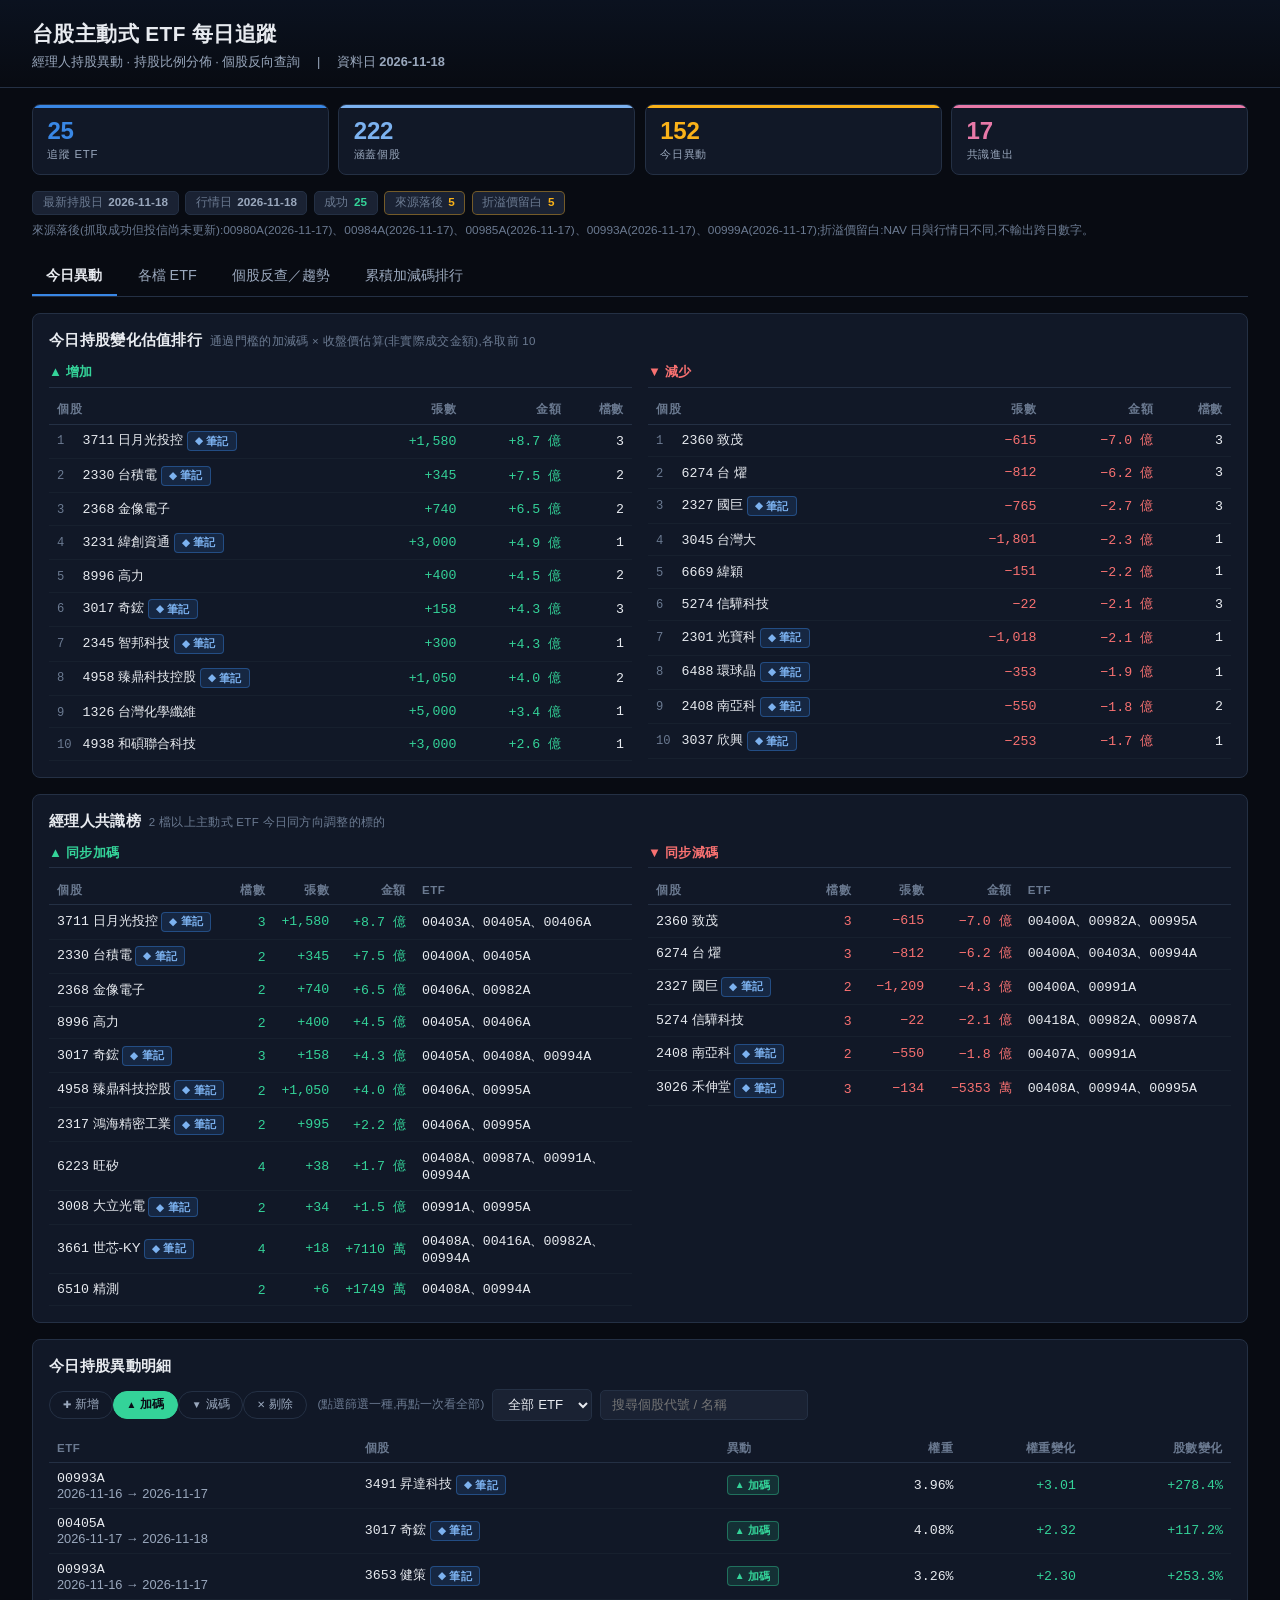
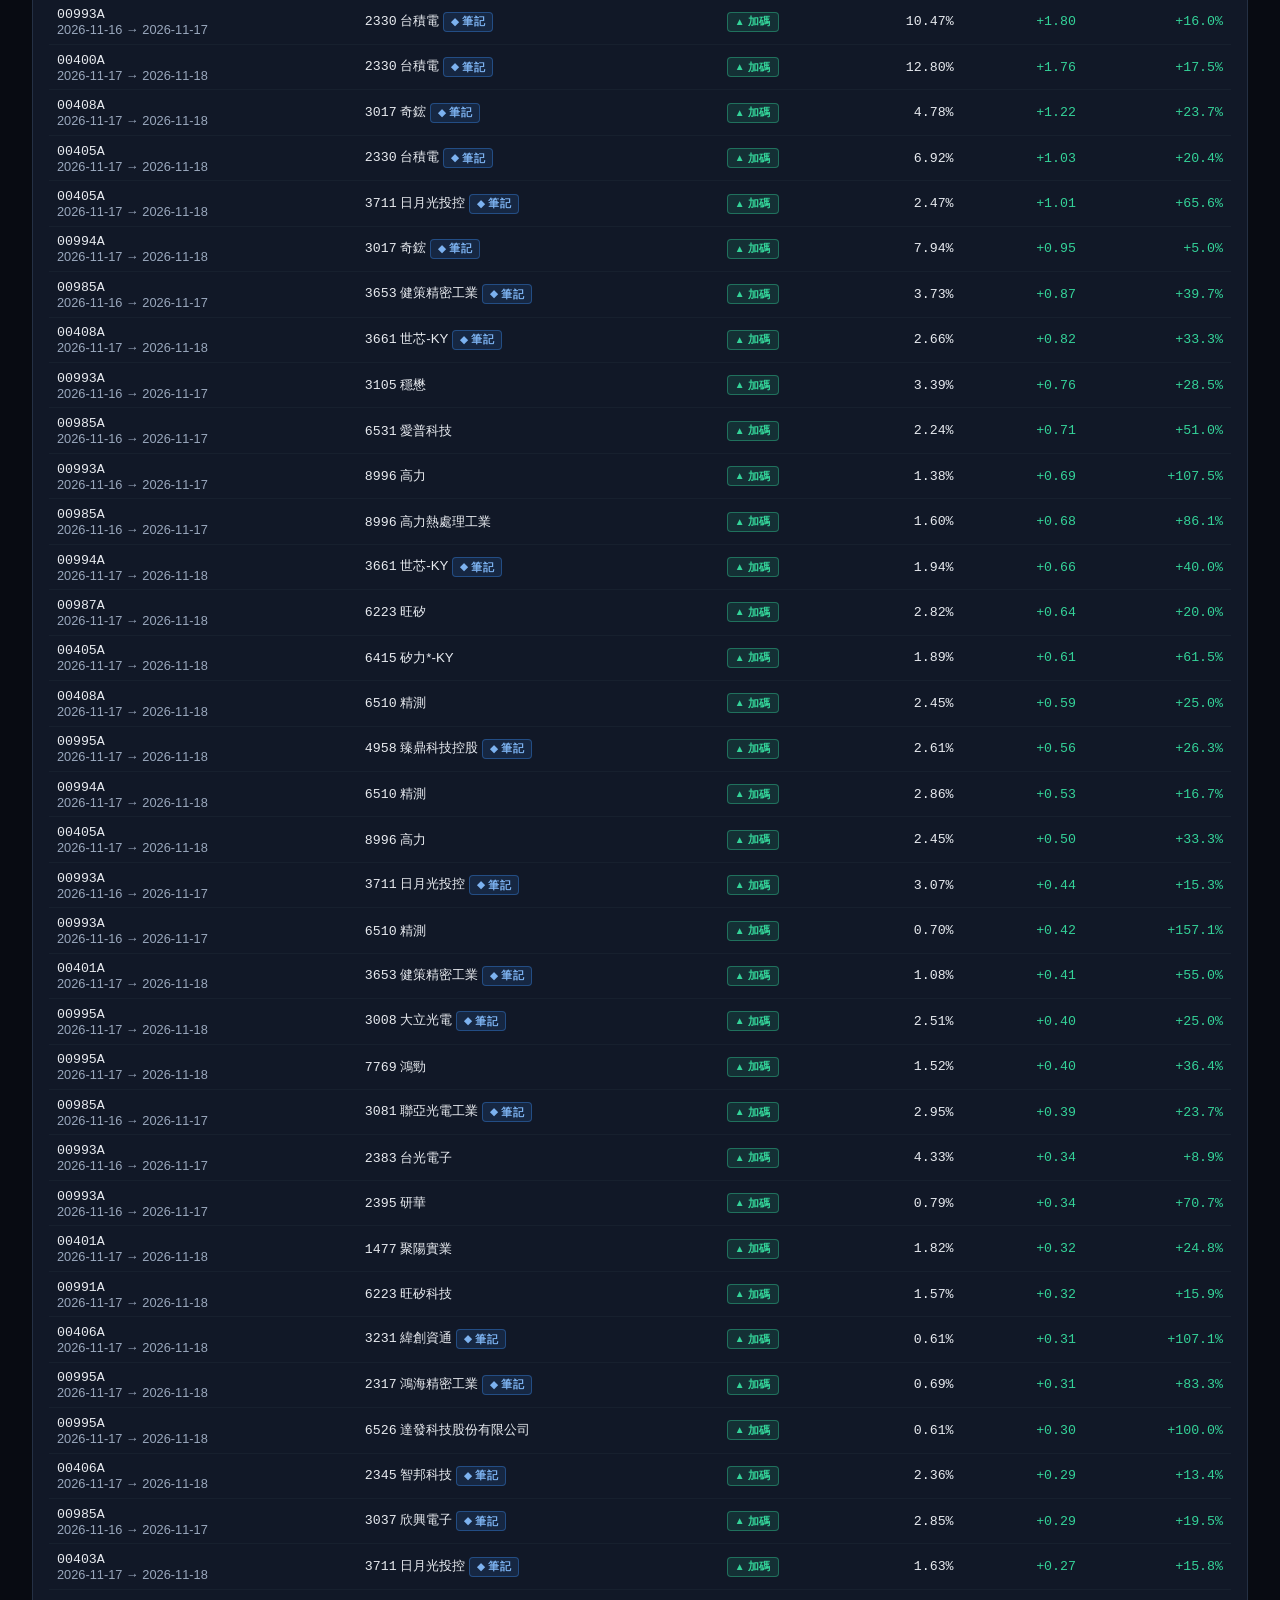
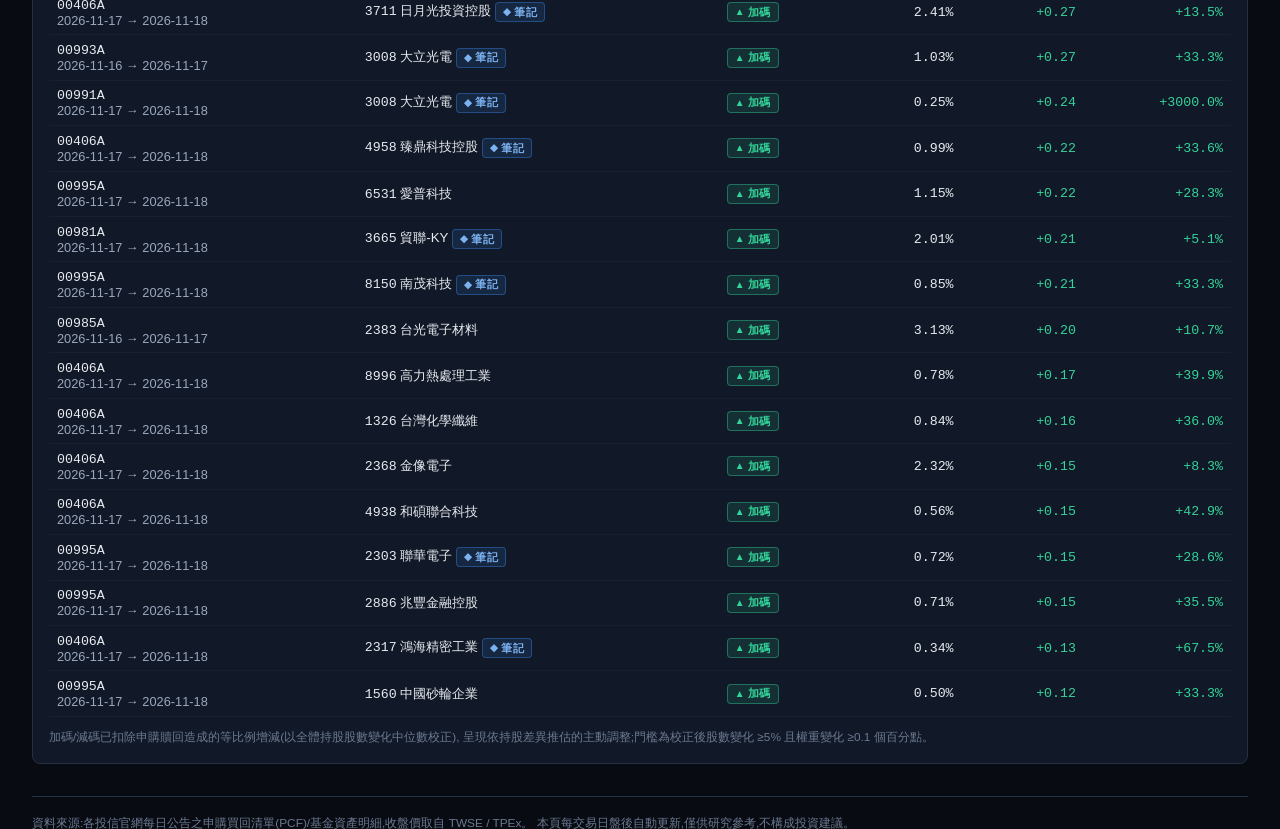
==== index.html @ abece91e "sync: 上游 a492bcb + 推播狀態 2026/11/19 03:49" ====
<!DOCTYPE html>
<html lang="zh-Hant">
<head>
<meta charset="utf-8">
<meta name="viewport" content="width=device-width,initial-scale=1">
<meta name="build-id" content="a9a731557636">
<title>台股主動式ETF追蹤 | Updated 2026-11-18</title>
<!-- AUTO:DATE:2026-11-18 -->
<style>
*,*::before,*::after{box-sizing:border-box}
body{margin:0;background:var(--bg);color:var(--ink);
  font-family:'Inter','Noto Sans TC',sans-serif;font-feature-settings:"tnum" 1}
/* 配色以 dataviz 六項檢查實算過(OKLab ΔE、Machado CVD 模擬、WCAG 對比),
   面板色 #111827 為基準,不是憑眼睛挑的:
   - 三個重點色 blue/amber/magenta 全對(all-pairs CVD ΔE 13.2、常色視覺 19.3)
   - 藍色 sequential ramp 只用對比 >=3:1 的 100-500 階(550 以下在深色面板看不見)
   - 綠↔紅 deutan ΔE 僅 6.5(紅綠色盲的典型弱點),故四種異動 pill 一律配
     ▲▼✚✕ 字符 + 文字,色相絕不單獨承載方向 */
:root{--bg:#080b12;--panel:#111827;--panel-2:#1a2233;--line:#243044;
  --ink:#e8ebf0;--ink-dim:#9aa8bd;--ink-mute:#6b7a91;
  /* 狀態色:綠漲紅跌(站內慣例) */
  --up:#34d399;--up-deep:#059669;--down:#f87171;--down-deep:#dc2626;
  /* 三個重點色 */
  --blue:#3987e5;--blue-lt:#7cb2f0;--amber:#fab219;--magenta:#e879a8;
  /* 權重 bar 的 sequential 藍階(低→高) */
  --seq-lo:#256abf;--seq-hi:#9ec5f4}
a{color:inherit}
.mono{font-family:'JetBrains Mono','SF Mono',ui-monospace,monospace}
.wrap{max-width:78rem;margin:0 auto;padding:0 1rem}
header{border-bottom:1px solid var(--line);padding:1.25rem 0 1rem;
  background:linear-gradient(180deg,rgba(59,130,246,.06),transparent)}
h1{margin:0;font-size:1.3rem;letter-spacing:.02em}
.sub{color:var(--ink-dim);font-size:.8rem;margin-top:.35rem}
/* 固定 4 欄:auto-fit 在中等寬度會排成 3+1 落單 */
.kpis{display:grid;grid-template-columns:repeat(4,1fr);gap:.6rem;margin:1rem 0}
@media(max-width:640px){.kpis{grid-template-columns:repeat(2,1fr)}}
/* 每塊各自的重點色只上在頂條與數字;標籤文字一律用 ink token 不染色。
   四塊的識別靠文字標籤,顏色是強調不是識別通道——所以不受類別色 CVD 門檻約束,
   但仍只用實算通過的三個重點色(藍/琥珀/洋紅),避免與漲跌綠紅混淆。 */
.kpi{position:relative;background:var(--panel);border:1px solid var(--line);
  border-radius:8px;padding:.8rem .9rem .75rem;overflow:hidden}
.kpi::before{content:'';position:absolute;inset:0 0 auto 0;height:3px;
  background:var(--accent,var(--blue))}
.kpi .n{font-size:1.5rem;font-weight:700;color:var(--accent,var(--ink));
  line-height:1.15;letter-spacing:-.01em}
.kpi .l{color:var(--ink-dim);font-size:.71rem;letter-spacing:.06em;margin-top:.1rem}
.k-etf{--accent:var(--blue)}
.k-stock{--accent:var(--blue-lt)}
.k-move{--accent:var(--amber)}
.k-cons{--accent:var(--magenta)}
/* 今日無異動時不該用亮色喊「0」——沒事發生就該安靜下來 */
.kpi.zero .n{color:var(--ink-mute)}
.kpi.zero::before{background:var(--line)}
nav{display:flex;gap:.4rem;margin:1rem 0;border-bottom:1px solid var(--line);flex-wrap:wrap}
nav button{background:none;border:none;color:var(--ink-dim);padding:.6rem .9rem;
  font:inherit;font-size:.9rem;cursor:pointer;border-bottom:2px solid transparent}
nav button.on{color:var(--ink);border-bottom-color:var(--blue);font-weight:600}
.panel{background:var(--panel);border:1px solid var(--line);border-radius:8px;
  padding:1rem;margin-bottom:1rem}
.panel h2{margin:0 0 .75rem;font-size:.95rem;letter-spacing:.02em}
.panel h2 .hint{color:var(--ink-mute);font-size:.72rem;font-weight:400;margin-left:.5rem}
table{width:100%;border-collapse:collapse;font-size:.83rem}
th{text-align:left;color:var(--ink-mute);font-weight:600;font-size:.72rem;
  letter-spacing:.05em;padding:.4rem .5rem;border-bottom:1px solid var(--line);
  white-space:nowrap}
td{padding:.42rem .5rem;border-bottom:1px solid rgba(31,41,55,.5);white-space:nowrap}
tr:hover td{background:rgba(148,163,184,.04)}
.num{text-align:right}
.up{color:var(--up)}.down{color:var(--down)}
.pill{display:inline-flex;align-items:center;gap:3px;padding:1.5px 7px;font-size:.69rem;
  font-weight:600;border-radius:4px;letter-spacing:.03em;white-space:nowrap}
.pill .g{font-size:.62rem;line-height:1}
/* 方向用色相(綠漲紅跌)、強度用實心/淡底:進出場實心,加減碼淡底。
   色相對紅綠色盲不可靠,所以 ▲▼✚✕ 字符是必要的第二通道,不是裝飾。 */
.p-add{background:var(--up-deep);color:#eafff6;border:1px solid var(--up)}
.p-inc{background:rgba(52,211,153,.13);color:var(--up);border:1px solid rgba(52,211,153,.4)}
.p-rem{background:var(--down-deep);color:#fff1f1;border:1px solid var(--down)}
.p-dec{background:rgba(248,113,113,.13);color:var(--down);border:1px solid rgba(248,113,113,.4)}
.p-dispo{background:rgba(250,178,25,.15);color:var(--amber);border:1px solid rgba(250,178,25,.45)}
.p-stale{background:rgba(250,178,25,.12);color:var(--amber);border:1px solid rgba(250,178,25,.3)}
.p-note{background:rgba(57,135,229,.14);color:var(--blue-lt);border:1px solid rgba(57,135,229,.4)}
.p-gray{background:rgba(154,168,189,.1);color:var(--ink-dim);border:1px solid rgba(154,168,189,.22)}
.controls{display:flex;gap:.5rem;flex-wrap:wrap;align-items:center;margin-bottom:.85rem}
input,select{background:var(--panel-2);border:1px solid var(--line);color:var(--ink);
  border-radius:5px;padding:.4rem .7rem;font:inherit;font-size:.83rem}
/* 中文 placeholder 用 size 屬性算出來的寬度會不夠(size 以英數字寬為準),
   一律改用 min-width,否則「搜尋個股代號/名稱」會貼齊邊框甚至被裁掉。 */
#evQ{min-width:13rem}
#lookupQ{min-width:22rem}
@media(max-width:640px){#evQ,#lookupQ{min-width:100%}}
input:focus,select:focus{outline:none;border-color:var(--blue)}
/* 篩選 chip 是「單選」:點另一個就換過去,再點同一個取消回到全部。
   選取態要一眼看得出來,故未選為描邊、選取為實心底色,並各自帶事件類型的顏色
   (新增/加碼綠、減碼/剔除紅),與異動 pill 同一套視覺語言。 */
.chip{background:transparent;border:1px solid var(--line);color:var(--ink-dim);
  border-radius:99px;padding:.28rem .8rem;font-size:.76rem;cursor:pointer;
  display:inline-flex;align-items:center;gap:4px;user-select:none;
  transition:background .12s,color .12s,border-color .12s}
.chip .g{font-size:.62rem;line-height:1}
.chip:hover{border-color:var(--c,var(--blue));color:var(--ink)}
.chip.on{background:var(--c,var(--blue));border-color:var(--c,var(--blue));
  color:#0a0e17;font-weight:700}
.chip[data-t="ADD"],.chip[data-t="INCREASE"]{--c:var(--up)}
.chip[data-t="REMOVE"],.chip[data-t="DECREASE"]{--c:var(--down)}
.chip-hint{color:var(--ink-mute);font-size:.72rem;margin-left:.15rem}
/* 視覺隱藏但螢幕閱讀器讀得到:只用 placeholder 沒有真正的 label,輸入後
   placeholder 消失,使用者(尤其螢幕閱讀器)無法得知欄位用途或已填的內容 */
.sr-only{position:absolute;width:1px;height:1px;padding:0;margin:-1px;
  overflow:hidden;clip:rect(0,0,0,0);white-space:nowrap;border:0}
/* 資料健康列:status=ok 只代表抓取成功,不代表資料最新,必須讓人看得出差別 */
.health{display:flex;flex-wrap:wrap;gap:.4rem;margin:.2rem 0 .1rem}
.hb{background:var(--panel-2);border:1px solid var(--line);border-radius:5px;
  padding:.22rem .6rem;font-size:.73rem;color:var(--ink-mute)}
.hb b{color:var(--ink-dim);font-weight:700;margin-left:.15rem}
.hb.ok b{color:var(--up)}
.hb.warn{border-color:rgba(250,178,25,.4)}.hb.warn b{color:var(--amber)}
/* 排行名次:併在個股欄前面,不另闢一欄 */
.rank{display:inline-block;min-width:1.6rem;color:var(--ink-mute);font-size:.76rem}
/* 加碼/減碼左右並置。手機一欄寬度不夠放兩張表,改上下堆疊。 */
.cols{display:grid;grid-template-columns:1fr 1fr;gap:1rem}
@media(max-width:860px){.cols{grid-template-columns:1fr;gap:1.2rem}}
.colh{margin:0 0 .5rem;font-size:.82rem;font-weight:700;letter-spacing:.02em;
  padding-bottom:.35rem;border-bottom:1px solid var(--line)}
.colh.up{color:var(--up)}.colh.down{color:var(--down)}
.etf-grid{display:grid;grid-template-columns:repeat(auto-fill,minmax(340px,1fr));gap:.85rem}
.etf-card{background:var(--panel);border:1px solid var(--line);border-radius:8px;padding:.9rem}
.etf-card h3{margin:0 0 .15rem;font-size:.92rem}
.etf-meta{display:grid;grid-template-columns:repeat(2,1fr);gap:.3rem .8rem;
  margin:.6rem 0;font-size:.76rem;color:var(--ink-dim)}
.etf-meta b{color:var(--ink);font-weight:600}
.bar-row{display:flex;align-items:center;gap:.5rem;margin:.22rem 0;font-size:.76rem}
.bar-row .nm{width:5.5rem;overflow:hidden;text-overflow:ellipsis;white-space:nowrap}
.bar-track{flex:1;height:10px;background:rgba(154,168,189,.09);border-radius:2px;
  overflow:hidden;position:relative}
/* span 預設 display:inline,寬高與背景都不會生效,必須 block。
   顏色是 sequential(權重越大越亮),不是按名次配色——名次配色會讓同一檔股票
   在不同 ETF 卡片上換色。資料端末圓角 4px 是 dataviz 的 mark spec。 */
.bar-fill{display:block;height:100%;border-radius:0 4px 4px 0;
  background:var(--c,var(--blue))}
/* 今日有異動的持股,在 bar 末端加一道方向色記號(色相+位置雙通道) */
.bar-row.moved .bar-track::after{content:'';position:absolute;top:0;bottom:0;right:0;
  width:3px;background:var(--mv)}
.bar-row.up{--mv:var(--up)}.bar-row.down{--mv:var(--down)}
.bar-row .pc{width:3.2rem;text-align:right;color:var(--ink-dim)}
.bar-row.moved .pc{color:var(--mv);font-weight:600}
details summary{cursor:pointer;color:var(--ink-dim);font-size:.78rem;margin-top:.6rem}
.empty{color:var(--ink-mute);font-size:.83rem;padding:1rem 0;text-align:center}
.note{color:var(--ink-mute);font-size:.74rem;line-height:1.6}
footer{border-top:1px solid var(--line);margin-top:2rem;padding:1rem 0 2rem;
  color:var(--ink-mute);font-size:.74rem;line-height:1.7}
.visits{display:flex;justify-content:center;gap:1.2rem;margin-top:1rem;
  padding-top:.9rem;border-top:1px solid var(--line);
  font-family:'JetBrains Mono','SF Mono',ui-monospace,monospace;
  font-size:.72rem;color:var(--ink-mute)}
.visits b{color:var(--ink-dim);font-weight:700}
.scroll{overflow-x:auto}
@media(max-width:640px){.etf-grid{grid-template-columns:1fr}}

/* ---------- 手機版:.rt 的表格轉成卡片 ----------
   窄螢幕下橫向捲動的表格很難用:關鍵欄位(張數/金額)被推到畫面外,而且只要有
   一欄會換行(例如共識榜的 ETF 清單),整列就被撐得極高、中間全是空白。
   這裡把每一列改成一張卡片,欄位標籤取自 td 的 data-l,一份 HTML 兩種版型。 */
@media(max-width:640px){
  .rt{overflow-x:visible}
  .rt table,.rt tbody,.rt tr,.rt td{display:block;width:auto}
  .rt thead{display:none}
  .rt tr{border:1px solid var(--line);border-radius:8px;
    padding:.6rem .7rem;margin-bottom:.5rem;background:var(--panel-2)}
  .rt tr:hover td{background:none}
  .rt td{border:0;padding:.2rem 0;white-space:normal;text-align:left;
    display:flex;justify-content:space-between;align-items:center;gap:.9rem}
  .rt td::before{content:attr(data-l);color:var(--ink-mute);font-size:.72rem;
    flex:none}
  /* 第一欄(個股或 ETF)當卡片標題:不顯示標籤、獨佔一行 */
  .rt td:first-child{display:block;font-size:.92rem;font-weight:600;
    padding-bottom:.4rem;margin-bottom:.35rem;border-bottom:1px solid var(--line)}
  .rt td:first-child::before{content:none}
  .rt td.num.mono:not(:first-child){font-variant-numeric:tabular-nums}
  /* 值為「—」的欄位在卡片上只是雜訊(個股反查每張卡都會多一行空的近期異動) */
  .rt td.na{display:none}
  /* ETF 清單是多個 span + 頓號,在 flex + space-between 下每個都成了獨立項目,
     會被平均拉開。改成標籤獨立一行、代號在下方自然靠左排。 */
  .rt td.etflist{display:block}
  .rt td.etflist::before{display:block;margin-bottom:.25rem}
}

/* Extend the existing research dashboard: amber cumulative line, blue holdings,
   explicit signed green/red flows; no extra fonts or network dependencies. */
.trend-controls{display:flex;align-items:center;gap:.6rem;flex-wrap:wrap;margin-bottom:.7rem}
.trend-controls label{color:var(--ink-dim);font-size:.8rem}
.trend-controls button,.trend-link{font:inherit;color:var(--blue-lt);background:transparent;border:1px solid var(--line);border-radius:5px;padding:.35rem .6rem;cursor:pointer}
.trend-controls button:hover,.trend-link:hover{background:var(--panel-2);border-color:var(--blue)}
button:focus-visible,.trend-point:focus-visible{outline:2px solid var(--amber);outline-offset:3px}
.trend-point{cursor:crosshair}.trend-point:focus{stroke:var(--amber);stroke-width:1}
.trend-chart{display:block;width:100%;height:auto;min-height:150px;overflow:visible}
.trend-chart text{fill:var(--ink-dim);font-size:12px;font-family:inherit}
.trend-grid{stroke:var(--line);stroke-width:1}
.trend-metrics{display:grid;grid-template-columns:repeat(4,minmax(0,1fr));gap:1rem;border-block:1px solid var(--line);padding:.9rem 0;margin:.7rem 0}
.trend-metrics span{display:block;color:var(--ink-dim);font-size:.76rem;margin-bottom:.35rem}
.trend-metrics strong{font-size:1.15rem;font-variant-numeric:tabular-nums}.trend-metrics small{margin-left:.3rem;color:var(--ink-dim)}
.trend-figure{margin:1rem 0 1.4rem}.trend-figure figcaption{font-size:.83rem;color:var(--ink-dim);margin-bottom:.3rem}
#trendCoverage{border-left:3px solid var(--amber);padding:.5rem .8rem;background:var(--panel-2);color:var(--ink-dim)}
#trendCandidates{display:flex;flex-wrap:wrap;gap:.3rem;margin:.4rem 0}
#trendPanel h3{font-size:.9rem}#trendRankNote{margin-bottom:.8rem;color:var(--ink-dim)}
[hidden]{display:none!important}
@media(max-width:640px){.trend-metrics{grid-template-columns:repeat(2,minmax(0,1fr));gap:.8rem}.trend-controls input{width:100%;min-width:0}.trend-chart{min-height:130px}.trend-metrics strong{font-size:1rem}.trend-controls{align-items:stretch}.trend-controls label{width:100%}}
@media(prefers-reduced-motion:reduce){*{scroll-behavior:auto!important;transition:none!important}}
</style>
</head>
<body>
<header><div class="wrap">
  <h1>台股主動式 ETF 每日追蹤</h1>
  <div class="sub">經理人持股異動 · 持股比例分佈 · 個股反向查詢 　|　 資料日 <b>2026-11-18</b></div>
</div></header>

<div class="wrap">
  <div class="kpis">
    <div class="kpi k-etf"><div class="n">25</div><div class="l">追蹤 ETF</div></div>
    <div class="kpi k-stock"><div class="n">222</div><div class="l">涵蓋個股</div></div>
    <div class="kpi k-move"><div class="n">152</div><div class="l">今日異動</div></div>
    <div class="kpi k-cons"><div class="n">17</div><div class="l">共識進出</div></div>
  </div>
  <div class="health"><span class="hb">最新持股日 <b>2026-11-18</b></span><span class="hb">行情日 <b>2026-11-18</b></span><span class="hb ok">成功 <b>25</b></span><span class="hb warn">來源落後 <b>5</b></span><span class="hb warn">折溢價留白 <b>5</b></span></div><div class="note" style="margin-top:.4rem">來源落後(抓取成功但投信尚未更新):00980A(2026-11-17)、00984A(2026-11-17)、00985A(2026-11-17)、00993A(2026-11-17)、00999A(2026-11-17);折溢價留白:NAV 日與行情日不同,不輸出跨日數字。</div>

  <nav>
    <button class="on">今日異動</button>
    <button>各檔 ETF</button>
    <button>個股反查／趨勢</button>
    <button>累積加減碼排行</button>
  </nav>

  <section>
    <div class="panel">
      <h2>今日持股變化估值排行<span class="hint">通過門檻的加減碼 × 收盤價估算(非實際成交金額),各取前 10</span></h2>
      <div class="cols">
        <div><h3 class="colh up">▲ 增加</h3><div id="flowUp"></div></div>
        <div><h3 class="colh down">▼ 減少</h3><div id="flowDown"></div></div>
      </div>
    </div>
    <div class="panel">
      <h2>經理人共識榜<span class="hint">2 檔以上主動式 ETF 今日同方向調整的標的</span></h2>
      <div class="cols">
        <div><h3 class="colh up">▲ 同步加碼</h3><div id="consUp"></div></div>
        <div><h3 class="colh down">▼ 同步減碼</h3><div id="consDown"></div></div>
      </div>
    </div>
    <div class="panel">
      <h2>今日持股異動明細</h2>
      <div class="controls">
        <span id="typeChips"><button type="button" class="chip" data-t="ADD" aria-pressed="false"><span class="g">✚</span>新增</button><button type="button" class="chip on" data-t="INCREASE" aria-pressed="true"><span class="g">▲</span>加碼</button><button type="button" class="chip" data-t="DECREASE" aria-pressed="false"><span class="g">▼</span>減碼</button><button type="button" class="chip" data-t="REMOVE" aria-pressed="false"><span class="g">✕</span>剔除</button></span><span class="chip-hint">(點選篩選一種,再點一次看全部)</span>
        <label for="etfSel" class="sr-only">篩選 ETF</label>
        <select id="etfSel"><option value="">全部 ETF</option><option value="00400A">00400A</option><option value="00401A">00401A</option><option value="00403A">00403A</option><option value="00404A">00404A</option><option value="00405A">00405A</option><option value="00406A">00406A</option><option value="00407A">00407A</option><option value="00408A">00408A</option><option value="00410A">00410A</option><option value="00413A">00413A</option><option value="00415A">00415A</option><option value="00416A">00416A</option><option value="00418A">00418A</option><option value="00980A">00980A</option><option value="00981A">00981A</option><option value="00982A">00982A</option><option value="00984A">00984A</option><option value="00985A">00985A</option><option value="00987A">00987A</option><option value="00991A">00991A</option><option value="00992A">00992A</option><option value="00993A">00993A</option><option value="00994A">00994A</option><option value="00995A">00995A</option><option value="00999A">00999A</option></select>
        <label for="evQ" class="sr-only">搜尋個股代號或名稱</label>
        <input id="evQ" placeholder="搜尋個股代號 / 名稱">
      </div>
      <div id="events"></div>
      <div class="note" style="margin-top:.7rem">
        加碼/減碼已扣除申購贖回造成的等比例增減(以全體持股股數變化中位數校正),
        呈現依持股差異推估的主動調整;門檻為校正後股數變化 ≥5% 且權重變化 ≥0.1 個百分點。
      </div>
    </div>
  </section>

  <section style="display:none">
    <div id="etfs"></div>
  </section>

  <section style="display:none">
    <div class="panel">
      <h2>個股反向查詢<span class="hint">查某檔股票被哪些主動式 ETF 持有、各佔多少</span></h2>
      <div class="controls"><label for="lookupQ" class="sr-only">輸入股票代號或名稱查詢</label>
        <input id="lookupQ" placeholder="輸入股票代號或名稱,如 2330 或 台積電"></div>
      <div id="lookup"></div>
    </div>
    <div class="panel" id="trendPanel">
  <h2>個股累積加減碼趨勢 <span class="hint">完整持股差異估算，包含未達重大異動門檻的調整</span></h2>
  <div class="trend-controls">
    <label for="trendStock">股票代號或名稱</label><input id="trendStock" autocomplete="off" placeholder="2330 台積電；也可查已出清股票">
    <label for="trendWindow">比較期間</label><select id="trendWindow"><option value="5">近 5 日</option><option value="20" selected>近 20 日</option><option value="60">近 60 日</option><option value="all">全部可用歷史</option></select>
    <button type="button" id="trendExport">匯出區間明細 CSV</button>
  </div>
  <div id="trendCandidates" aria-live="polite"></div>
  <h3 id="trendStockName"></h3><p class="note" id="trendPeriod"></p>
  <div id="trendEmpty" class="empty" hidden></div>
  <div id="trendBody">
    <div id="trendMetrics"></div><p class="note" id="trendCoverage"></p>
    <figure class="trend-figure"><figcaption>每日淨調整估算｜綠 ▲ 增持、紅 ▼ 減持</figcaption><div id="trendDaily"></div></figure>
    <figure class="trend-figure"><figcaption>期間累積淨調整估算｜區間起點歸零</figcaption><div id="trendCumulative"></div></figure>
    <figure class="trend-figure"><figcaption>固定可比樣本的持股總量｜含申購贖回規模變化</figcaption><div id="trendHoldings"></div></figure>
    <details><summary>每日數據與持有 ETF 家數</summary><div id="trendDailyData"></div></details>
    <h3>逐 ETF 的區間貢獻</h3><div id="trendContributions"></div>
    <div class="trend-controls" style="margin-top:1rem"><label for="trendDay">點圖表或選日期查看明細</label><select id="trendDay"></select></div>
    <div id="trendBreakdown"></div>
  </div>
  <p class="note">校正採共同持股股數比率的中位數，屬持股端點的變化分解，不是實際成交紀錄。缺資料不補零；疑似公司行動的區間會排除，尚未接完整公司行動調整資料。歷史不足時不提供完整區間估算。</p>
</div>

    <div class="panel">
      <h2>共識持股排行<span class="hint">被最多檔主動式 ETF 同時持有的個股 Top 30</span></h2>
      <div id="ranking"></div>
    </div>
  </section>

  <section style="display:none">
    <div class="panel">
      <h2>累積加減碼排行<span class="hint">固定樣本的淨調整估算；點個股看趨勢</span></h2>
      <div class="trend-controls"><label for="trendRankWindow">比較期間</label>
        <select id="trendRankWindow"><option value="5">近 5 日</option><option value="20" selected>近 20 日</option><option value="60">近 60 日</option><option value="all">全部可用歷史</option></select>
        <label for="trendSort">排序</label><select id="trendSort"><option value="net">淨調整張數</option><option value="breadth">同方向 ETF 家數</option></select>
        <label for="trendDirection">方向</label><select id="trendDirection"><option value="buy">淨增持</option><option value="sell">淨減持</option></select>
      </div><p id="trendRankNote" class="note"></p><div id="trendRankTable"></div>
      <p class="note">5 日與 20 日可能使用不同固定樣本，兩欄不可直接相減推算中間期間；請點個股檢查可比家數。</p>
    </div>
  </section>

  <footer>
    資料來源:各投信官網每日公告之申購買回清單(PCF)/基金資產明細,收盤價取自 TWSE / TPEx。
    本頁每交易日盤後自動更新,僅供研究參考,不構成投資建議。<br>
    相關儀表板:<a href="https://nctuwanglin.github.io/twse-disposition/">台股處置股</a> ·
    <a href="https://nctuwanglin.github.io/stock-research-notes/">個股研究筆記</a>
  </footer>
  <div class="visits" id="visits"></div>
</div>
<script>const DATA = {"build_id": "a9a731557636", "consensus": {"decrease": [{"code": "2327", "etfs": ["00400A", "00991A"], "from_date": "2026-11-17", "name": "國巨", "shares_delta": -1209236.0002950002, "to_date": "2026-11-18"}, {"code": "2360", "etfs": ["00400A", "00982A", "00995A"], "from_date": "2026-11-17", "name": "致茂", "shares_delta": -615131.0, "to_date": "2026-11-18"}, {"code": "2408", "etfs": ["00407A", "00991A"], "from_date": "2026-11-17", "name": "南亞科", "shares_delta": -550000, "to_date": "2026-11-18"}, {"code": "3026", "etfs": ["00408A", "00994A", "00995A"], "from_date": "2026-11-17", "name": "禾伸堂", "shares_delta": -134000.0, "to_date": "2026-11-18"}, {"code": "5274", "etfs": ["00418A", "00982A", "00987A"], "from_date": "2026-11-17", "name": "信驊科技", "shares_delta": -22157.0, "to_date": "2026-11-18"}, {"code": "6274", "etfs": ["00400A", "00403A", "00994A"], "from_date": "2026-11-17", "name": "台  燿", "shares_delta": -811802.9999480001, "to_date": "2026-11-18"}], "increase": [{"code": "2317", "etfs": ["00406A", "00995A"], "from_date": "2026-11-17", "name": "鴻海精密工業", "shares_delta": 995000, "to_date": "2026-11-18"}, {"code": "2330", "etfs": ["00400A", "00405A"], "from_date": "2026-11-17", "name": "台積電", "shares_delta": 344564, "to_date": "2026-11-18"}, {"code": "2368", "etfs": ["00406A", "00982A"], "from_date": "2026-11-17", "name": "金像電子", "shares_delta": 740000, "to_date": "2026-11-18"}, {"code": "3008", "etfs": ["00991A", "00995A"], "from_date": "2026-11-17", "name": "大立光電", "shares_delta": 34000, "to_date": "2026-11-18"}, {"code": "3017", "etfs": ["00405A", "00408A", "00994A"], "from_date": "2026-11-17", "name": "奇鋐", "shares_delta": 158000, "to_date": "2026-11-18"}, {"code": "3661", "etfs": ["00408A", "00416A", "00982A", "00994A"], "from_date": "2026-11-17", "name": "世芯-KY", "shares_delta": 18000, "to_date": "2026-11-18"}, {"code": "3711", "etfs": ["00403A", "00405A", "00406A"], "from_date": "2026-11-17", "name": "日月光投控", "shares_delta": 1580000, "to_date": "2026-11-18"}, {"code": "4958", "etfs": ["00406A", "00995A"], "from_date": "2026-11-17", "name": "臻鼎科技控股", "shares_delta": 1050000, "to_date": "2026-11-18"}, {"code": "6223", "etfs": ["00408A", "00987A", "00991A", "00994A"], "from_date": "2026-11-17", "name": "旺矽", "shares_delta": 38000, "to_date": "2026-11-18"}, {"code": "6510", "etfs": ["00408A", "00994A"], "from_date": "2026-11-17", "name": "精測", "shares_delta": 6000, "to_date": "2026-11-18"}, {"code": "8996", "etfs": ["00405A", "00406A"], "from_date": "2026-11-17", "name": "高力", "shares_delta": 400000, "to_date": "2026-11-18"}]}, "crosslinks": {"dispo": ["2466", "3441", "4174", "6108", "6140", "6697", "6751", "7717", "8084"], "notes": {"1503": "https://nctuwanglin.github.io/stock-research-notes/1503-shihlin-electric.html", "1513": "https://nctuwanglin.github.io/stock-research-notes/1513-chunghsin-electric.html", "1514": "https://nctuwanglin.github.io/stock-research-notes/1514-allis-electric.html", "1519": "https://nctuwanglin.github.io/stock-research-notes/1519-fortune-electric.html", "2301": "https://nctuwanglin.github.io/stock-research-notes/2301-liteon.html", "2303": "https://nctuwanglin.github.io/stock-research-notes/2303-umc.html", "2308": "https://nctuwanglin.github.io/stock-research-notes/2308-delta.html", "2313": "https://nctuwanglin.github.io/stock-research-notes/2313-unitech.html", "2317": "https://nctuwanglin.github.io/stock-research-notes/2317-honhai.html", "2324": "https://nctuwanglin.github.io/stock-research-notes/2324-compal.html", "2327": "https://nctuwanglin.github.io/stock-research-notes/2327-yageo.html", "2330": "https://nctuwanglin.github.io/stock-research-notes/2330-tsmc.html", "2337": "https://nctuwanglin.github.io/stock-research-notes/2337-macronix.html", "2344": "https://nctuwanglin.github.io/stock-research-notes/2344-winbond.html", "2345": "https://nctuwanglin.github.io/stock-research-notes/2345-accton.html", "2354": "https://nctuwanglin.github.io/stock-research-notes/2354-foxconntech.html", "2374": "https://nctuwanglin.github.io/stock-research-notes/2374-ability.html", "2382": "https://nctuwanglin.github.io/stock-research-notes/2382-quanta.html", "2404": "https://nctuwanglin.github.io/stock-research-notes/2404-uis.html", "2408": "https://nctuwanglin.github.io/stock-research-notes/2408-nanya.html", "2409": "https://nctuwanglin.github.io/stock-research-notes/2409-auo.html", "2449": "https://nctuwanglin.github.io/stock-research-notes/2449-kyec.html", "2454": "https://nctuwanglin.github.io/stock-research-notes/2454-mediatek-event.html", "2481": "https://nctuwanglin.github.io/stock-research-notes/2481-panjit.html", "2492": "https://nctuwanglin.github.io/stock-research-notes/2492-walsin.html", "2610": "https://nctuwanglin.github.io/stock-research-notes/2610-chinaairlines.html", "2618": "https://nctuwanglin.github.io/stock-research-notes/2618-evaair.html", "2634": "https://nctuwanglin.github.io/stock-research-notes/2634-aidc.html", "2646": "https://nctuwanglin.github.io/stock-research-notes/2646-starlux.html", "2881": "https://nctuwanglin.github.io/stock-research-notes/2881-fubon.html", "2882": "https://nctuwanglin.github.io/stock-research-notes/2882-cathay.html", "2883": "https://nctuwanglin.github.io/stock-research-notes/2883-kgi.html", "2885": "https://nctuwanglin.github.io/stock-research-notes/2885-yuanta.html", "2887": "https://nctuwanglin.github.io/stock-research-notes/2887-taishin.html", "2890": "https://nctuwanglin.github.io/stock-research-notes/2890-sinopac.html", "2891": "https://nctuwanglin.github.io/stock-research-notes/2891-ctbc.html", "3008": "https://nctuwanglin.github.io/stock-research-notes/3008-largan.html", "3017": "https://nctuwanglin.github.io/stock-research-notes/3017-avc.html", "3026": "https://nctuwanglin.github.io/stock-research-notes/3026-holystone.html", "3030": "https://nctuwanglin.github.io/stock-research-notes/3030-test-research.html", "3037": "https://nctuwanglin.github.io/stock-research-notes/3037-unimicron.html", "3081": "https://nctuwanglin.github.io/stock-research-notes/3081-unia.html", "3189": "https://nctuwanglin.github.io/stock-research-notes/3189-kinsus.html", "3211": "https://nctuwanglin.github.io/stock-research-notes/3211-simplo.html", "3231": "https://nctuwanglin.github.io/stock-research-notes/3231-wistron.html", "3324": "https://nctuwanglin.github.io/stock-research-notes/3324-auras.html", "3443": "https://nctuwanglin.github.io/stock-research-notes/3443-guc.html", "3481": "https://nctuwanglin.github.io/stock-research-notes/3481-innolux.html", "3491": "https://nctuwanglin.github.io/stock-research-notes/3491-gsat.html", "3532": "https://nctuwanglin.github.io/stock-research-notes/3532-formosasumco.html", "3653": "https://nctuwanglin.github.io/stock-research-notes/3653-chaunchoung.html", "3661": "https://nctuwanglin.github.io/stock-research-notes/3661-alchip.html", "3665": "https://nctuwanglin.github.io/stock-research-notes/3665-bizlink.html", "3675": "https://nctuwanglin.github.io/stock-research-notes/3675-eris.html", "3711": "https://nctuwanglin.github.io/stock-research-notes/3711-ase.html", "4931": "https://nctuwanglin.github.io/stock-research-notes/4931-stl.html", "4958": "https://nctuwanglin.github.io/stock-research-notes/4958-zdt.html", "5347": "https://nctuwanglin.github.io/stock-research-notes/5347-vis.html", "5425": "https://nctuwanglin.github.io/stock-research-notes/5425-tsc.html", "5483": "https://nctuwanglin.github.io/stock-research-notes/5483-sas.html", "5536": "https://nctuwanglin.github.io/stock-research-notes/5536-acter.html", "6139": "https://nctuwanglin.github.io/stock-research-notes/6139-lk.html", "6182": "https://nctuwanglin.github.io/stock-research-notes/6182-waferworks.html", "6196": "https://nctuwanglin.github.io/stock-research-notes/6196-marketech.html", "6239": "https://nctuwanglin.github.io/stock-research-notes/6239-powertech.html", "6285": "https://nctuwanglin.github.io/stock-research-notes/6285-wnc.html", "6442": "https://nctuwanglin.github.io/stock-research-notes/6442-guansheng.html", "6488": "https://nctuwanglin.github.io/stock-research-notes/6488-globalwafers.html", "6691": "https://nctuwanglin.github.io/stock-research-notes/6691-yankey.html", "6757": "https://nctuwanglin.github.io/stock-research-notes/6757-tigerair.html", "6770": "https://nctuwanglin.github.io/stock-research-notes/6770-psmc.html", "6781": "https://nctuwanglin.github.io/stock-research-notes/6781-aes.html", "6805": "https://nctuwanglin.github.io/stock-research-notes/6805-fositek.html", "8027": "https://nctuwanglin.github.io/stock-research-notes/8027-eandr.html", "8033": "https://nctuwanglin.github.io/stock-research-notes/8033-thundertiger.html", "8046": "https://nctuwanglin.github.io/stock-research-notes/8046-nanya-pcb.html", "8150": "https://nctuwanglin.github.io/stock-research-notes/8150-chipmos.html", "8299": "https://nctuwanglin.github.io/stock-research-notes/8299-phison.html"}}, "etfs": {"00400A": {"close": 11.45, "data_date": "2026-11-18", "events": [{"adjusted_shares_delta": 244564, "code": "2330", "common_holdings_count": 48, "daily_comparable": true, "from_date": "2026-11-17", "method": "median-v1", "name": "台積電", "prev_shares": 1392020, "prev_weight": 11.04, "quality": "ok", "scale": 1.001433, "shares": 1638579, "shares_delta": 246559, "shares_delta_pct": 17.54, "to_date": "2026-11-18", "type": "INCREASE", "weight": 12.8, "weight_delta": 1.76}, {"adjusted_shares_delta": -269021, "code": "2360", "common_holdings_count": 48, "daily_comparable": true, "from_date": "2026-11-17", "method": "median-v1", "name": "致茂", "prev_shares": 468891, "prev_weight": 1.95, "quality": "ok", "scale": 1.001433, "shares": 200542, "shares_delta": -268349, "shares_delta_pct": -57.29, "to_date": "2026-11-18", "type": "DECREASE", "weight": 0.82, "weight_delta": -1.13}, {"adjusted_shares_delta": -709236.000295, "code": "2327", "common_holdings_count": 48, "daily_comparable": true, "from_date": "2026-11-17", "method": "median-v1", "name": "國巨", "prev_shares": 708221, "prev_weight": 0.93, "quality": "ok", "scale": 1.0014331688761104, "shares_delta": -708221, "to_date": "2026-11-18", "type": "REMOVE"}, {"adjusted_shares_delta": -278802.999948, "code": "6274", "common_holdings_count": 48, "daily_comparable": true, "from_date": "2026-11-17", "method": "median-v1", "name": "台  燿", "prev_shares": 278404, "prev_weight": 0.81, "quality": "ok", "scale": 1.0014331688761104, "shares_delta": -278404, "to_date": "2026-11-18", "type": "REMOVE"}], "holders": 147417.0, "holdings": [{"code": "1215", "name": "卜蜂", "shares": 200542, "weight": 0.07}, {"code": "1303", "name": "南亞", "shares": 2010316, "weight": 1.83}, {"code": "1476", "name": "儒鴻", "shares": 68478, "weight": 0.1}, {"code": "2059", "name": "川湖", "shares": 166304, "weight": 3.84}, {"code": "2303", "name": "聯電", "shares": 4191827, "weight": 1.4}, {"code": "2308", "name": "台達電", "shares": 474454, "weight": 1.81}, {"code": "2313", "name": "華通", "shares": 1105429, "weight": 0.74}, {"code": "2330", "name": "台積電", "shares": 1638579, "weight": 12.8}, {"code": "2345", "name": "智邦", "shares": 254347, "weight": 1.28}, {"code": "2360", "name": "致茂", "shares": 200542, "weight": 0.82}, {"code": "2368", "name": "金像電", "shares": 733692, "weight": 2.31}, {"code": "2383", "name": "台光電", "shares": 430433, "weight": 5.32}, {"code": "2454", "name": "聯發科", "shares": 547823, "weight": 7.76}, {"code": "2603", "name": "長榮", "shares": 2934768, "weight": 2.71}, {"code": "2637", "name": "慧洋-KY", "shares": 283694, "weight": 0.1}, {"code": "2891", "name": "中信金", "shares": 6549424, "weight": 1.72}, {"code": "3008", "name": "大立光", "shares": 78260, "weight": 1.2}, {"code": "3017", "name": "奇鋐", "shares": 533150, "weight": 5.18}, {"code": "3023", "name": "信邦", "shares": 899996, "weight": 0.89}, {"code": "3036", "name": "文曄", "shares": 2205967, "weight": 1.41}, {"code": "3037", "name": "欣興", "shares": 1071190, "weight": 2.54}, {"code": "3044", "name": "健鼎", "shares": 2489662, "weight": 4.3}, {"code": "3081", "name": "聯  亞", "shares": 127173, "weight": 0.76}, {"code": "3090", "name": "日電貿", "shares": 591845, "weight": 0.25}, {"code": "3167", "name": "大  量", "shares": 117391, "weight": 0.26}, {"code": "3231", "name": "緯創", "shares": 1614122, "weight": 0.94}, {"code": "3293", "name": "鈊  象", "shares": 132065, "weight": 0.38}, {"code": "3406", "name": "玉晶光", "shares": 347281, "weight": 0.99}, {"code": "3443", "name": "創意", "shares": 136956, "weight": 3.25}, {"code": "3529", "name": "力旺", "shares": 141847, "weight": 1.14}, {"code": "3533", "name": "Lotes Co Ltd", "shares": 298368, "weight": 1.8}, {"code": "3653", "name": "健策", "shares": 205434, "weight": 3.33}, {"code": "3661", "name": "世芯-KY", "shares": 190760, "weight": 2.72}, {"code": "3665", "name": "貿聯-KY", "shares": 229890, "weight": 1.27}, {"code": "3711", "name": "日月光投控", "shares": 464672, "weight": 0.91}, {"code": "4958", "name": "臻鼎-KY", "shares": 259238, "weight": 0.35}, {"code": "5274", "name": "信  驊", "shares": 78260, "weight": 2.66}, {"code": "5434", "name": "崇越", "shares": 200542, "weight": 0.34}, {"code": "6121", "name": "新  普", "shares": 176086, "weight": 0.18}, {"code": "6147", "name": "頎邦", "shares": 1291298, "weight": 0.66}, {"code": "6187", "name": "萬  潤", "shares": 249455, "weight": 0.69}, {"code": "6223", "name": "旺矽", "shares": 210325, "weight": 3.28}, {"code": "6271", "name": "同欣電", "shares": 342390, "weight": 0.24}, {"code": "6278", "name": "台表科", "shares": 3374983, "weight": 2.27}, {"code": "6488", "name": "環球晶", "shares": 630975, "weight": 1.23}, {"code": "7750", "name": "新  代", "shares": 73369, "weight": 0.35}, {"code": "7769", "name": "鴻  勁", "shares": 58695, "weight": 0.77}, {"code": "9939", "name": "宏全", "shares": 180977, "weight": 0.08}], "issuer": "國泰", "name": "主動國泰動能高息", "nav": 11.4, "nav_date": "2026-11-18", "premium_note": null, "premium_pct": 0.44, "quote_date": "2026-11-18", "scale": 27879835498.0, "status": "ok"}, "00401A": {"close": 11.47, "data_date": "2026-11-18", "events": [{"adjusted_shares_delta": 63600, "code": "1477", "common_holdings_count": 58, "daily_comparable": true, "from_date": "2026-11-17", "method": "median-v1", "name": "聚陽實業", "prev_shares": 256000, "prev_weight": 1.5, "quality": "ok", "scale": 1.0, "shares": 319600, "shares_delta": 63600, "shares_delta_pct": 24.84, "to_date": "2026-11-18", "type": "INCREASE", "weight": 1.82, "weight_delta": 0.32}, {"adjusted_shares_delta": 3300, "code": "3653", "common_holdings_count": 58, "daily_comparable": true, "from_date": "2026-11-17", "method": "median-v1", "name": "健策精密工業", "prev_shares": 6000, "prev_weight": 0.67, "quality": "ok", "scale": 1.0, "shares": 9300, "shares_delta": 3300, "shares_delta_pct": 55.0, "to_date": "2026-11-18", "type": "INCREASE", "weight": 1.08, "weight_delta": 0.41}], "holders": null, "holdings": [{"code": "2330", "name": "台灣積體電路製造", "shares": 369823, "weight": 20.47}, {"code": "2454", "name": "聯發科技", "shares": 55110, "weight": 5.53}, {"code": "3711", "name": "日月光", "shares": 273000, "weight": 3.81}, {"code": "2891", "name": "中國信託金融控股", "shares": 1257000, "weight": 2.35}, {"code": "2303", "name": "聯華電子", "shares": 956000, "weight": 2.26}, {"code": "2603", "name": "長榮海運", "shares": 332000, "weight": 2.18}, {"code": "2886", "name": "兆豐金融控股", "shares": 1625000, "weight": 2.18}, {"code": "1476", "name": "儒鴻企業", "shares": 214000, "weight": 2.09}, {"code": "3443", "name": "創意電子", "shares": 12000, "weight": 2.04}, {"code": "2881", "name": "富邦金融控股", "shares": 519000, "weight": 1.97}, {"code": "6223", "name": "旺矽科技", "shares": 17500, "weight": 1.96}, {"code": "3231", "name": "緯創", "shares": 453000, "weight": 1.87}, {"code": "1477", "name": "聚陽實業", "shares": 319600, "weight": 1.82}, {"code": "3491", "name": "昇達科技", "shares": 44960, "weight": 1.73}, {"code": "2382", "name": "廣達電腦", "shares": 254000, "weight": 1.71}, {"code": "2884", "name": "玉山金融控股", "shares": 1524000, "weight": 1.63}, {"code": "3008", "name": "大立光電", "shares": 14500, "weight": 1.63}, {"code": "2357", "name": "華碩電腦", "shares": 75000, "weight": 1.61}, {"code": "2059", "name": "川湖科技", "shares": 9191, "weight": 1.53}, {"code": "2890", "name": "永豐金融控股", "shares": 1443000, "weight": 1.48}, {"code": "2883", "name": "凱基金", "shares": 1703000, "weight": 1.46}, {"code": "2308", "name": "台達電子工業", "shares": 53590, "weight": 1.45}, {"code": "2455", "name": "全新光電科技", "shares": 167000, "weight": 1.39}, {"code": "2360", "name": "致茂電子", "shares": 45600, "weight": 1.32}, {"code": "6669", "name": "緯穎", "shares": 34583, "weight": 1.3}, {"code": "7828", "name": "創新服務", "shares": 37270, "weight": 1.24}, {"code": "6187", "name": "萬潤科技", "shares": 61000, "weight": 1.2}, {"code": "2313", "name": "華通電腦", "shares": 241356, "weight": 1.15}, {"code": "6285", "name": "啟碁科技", "shares": 223000, "weight": 1.15}, {"code": "3653", "name": "健策精密工業", "shares": 9300, "weight": 1.08}, {"code": "2379", "name": "瑞昱半導體", "shares": 56000, "weight": 1.05}, {"code": "6531", "name": "愛普", "shares": 69000, "weight": 1.04}, {"code": "1303", "name": "南亞塑膠工業", "shares": 159000, "weight": 1.03}, {"code": "2882", "name": "國泰金融控股", "shares": 366000, "weight": 1.02}, {"code": "5274", "name": "信驊科技", "shares": 4102, "weight": 1.01}, {"code": "8464", "name": "億豐綜合工業", "shares": 105000, "weight": 0.98}, {"code": "4958", "name": "臻鼎-KY", "shares": 100000, "weight": 0.97}, {"code": "5347", "name": "世界先進積體電路", "shares": 303000, "weight": 0.96}, {"code": "2887", "name": "台新新光金", "shares": 1009160, "weight": 0.95}, {"code": "2412", "name": "中華電信", "shares": 221000, "weight": 0.93}, {"code": "6147", "name": "頎邦科技", "shares": 253000, "weight": 0.92}, {"code": "4904", "name": "遠傳電信", "shares": 278000, "weight": 0.77}, {"code": "2383", "name": "台光電子材料", "shares": 7910, "weight": 0.7}, {"code": "6515", "name": "穎崴", "shares": 7200, "weight": 0.65}, {"code": "7856", "name": "漢測", "shares": 11700, "weight": 0.62}, {"code": "7769", "name": "鴻勁", "shares": 6000, "weight": 0.54}, {"code": "5904", "name": "寶雅國際", "shares": 295000, "weight": 0.54}, {"code": "2317", "name": "鴻海精密工業", "shares": 90000, "weight": 0.51}, {"code": "3131", "name": "弘塑科技", "shares": 11660, "weight": 0.48}, {"code": "3037", "name": "欣興電子", "shares": 26600, "weight": 0.45}, {"code": "2327", "name": "國巨", "shares": 44000, "weight": 0.39}, {"code": "1216", "name": "統一企業", "shares": 141000, "weight": 0.28}, {"code": "4938", "name": "和碩聯合科技", "shares": 130000, "weight": 0.28}, {"code": "2912", "name": "統一超商", "shares": 46000, "weight": 0.25}, {"code": "3034", "name": "聯詠科技", "shares": 15000, "weight": 0.17}, {"code": "5871", "name": "中租-KY", "shares": 49920, "weight": 0.13}, {"code": "2345", "name": "智邦科技", "shares": 2523, "weight": 0.09}, {"code": "2885", "name": "元大金融控股", "shares": 10040, "weight": 0.02}], "issuer": "摩根", "name": "主動摩根台灣鑫收", "nav": 11.39, "nav_date": "2026-11-18", "premium_note": null, "premium_pct": 0.7, "quote_date": "2026-11-18", "scale": 3860816392.0, "status": "ok"}, "00403A": {"close": 8.08, "data_date": "2026-11-18", "events": [{"adjusted_shares_delta": 450000, "code": "3711", "common_holdings_count": 49, "daily_comparable": true, "from_date": "2026-11-17", "method": "median-v1", "name": "日月光投控", "prev_shares": 2850000, "prev_weight": 1.36, "quality": "ok", "scale": 1.0, "shares": 3300000, "shares_delta": 450000, "shares_delta_pct": 15.79, "to_date": "2026-11-18", "type": "INCREASE", "weight": 1.63, "weight_delta": 0.27}, {"adjusted_shares_delta": 100000, "code": "2379", "common_holdings_count": 49, "daily_comparable": true, "from_date": "2026-11-17", "method": "median-v1", "name": "瑞昱", "quality": "ok", "scale": 1.0, "shares": 100000, "shares_delta": 100000, "to_date": "2026-11-18", "type": "ADD", "weight": 0.07}, {"adjusted_shares_delta": -500000.0, "code": "6274", "common_holdings_count": 49, "daily_comparable": true, "from_date": "2026-11-17", "method": "median-v1", "name": "台燿", "prev_shares": 500000, "prev_weight": 0.36, "quality": "ok", "scale": 1.0, "shares_delta": -500000, "to_date": "2026-11-18", "type": "REMOVE"}, {"adjusted_shares_delta": -350000.0, "code": "3211", "common_holdings_count": 49, "daily_comparable": true, "from_date": "2026-11-17", "method": "median-v1", "name": "順達", "prev_shares": 350000, "prev_weight": 0.07, "quality": "ok", "scale": 1.0, "shares_delta": -350000, "to_date": "2026-11-18", "type": "REMOVE"}], "holders": 816282.0, "holdings": [{"code": "2330", "name": "台積電", "shares": 8300000, "weight": 16.23}, {"code": "2454", "name": "聯發科", "shares": 1950000, "weight": 6.91}, {"code": "3017", "name": "奇鋐", "shares": 2550000, "weight": 6.23}, {"code": "3443", "name": "創意", "shares": 780000, "weight": 4.67}, {"code": "3037", "name": "欣興", "shares": 7200000, "weight": 4.29}, {"code": "3653", "name": "健策", "shares": 1030000, "weight": 4.23}, {"code": "2383", "name": "台光電", "shares": 1200000, "weight": 3.74}, {"code": "6223", "name": "旺矽", "shares": 930000, "weight": 3.67}, {"code": "1303", "name": "南亞", "shares": 15100000, "weight": 3.44}, {"code": "2327", "name": "國巨*", "shares": 8800000, "weight": 2.79}, {"code": "6669", "name": "緯穎", "shares": 1910956, "weight": 2.53}, {"code": "3189", "name": "景碩", "shares": 4450000, "weight": 2.32}, {"code": "8046", "name": "南電", "shares": 3010000, "weight": 2.1}, {"code": "2308", "name": "台達電", "shares": 2170000, "weight": 2.07}, {"code": "3665", "name": "貿聯-KY", "shares": 1460000, "weight": 2.03}, {"code": "8996", "name": "高力", "shares": 1880000, "weight": 1.92}, {"code": "3711", "name": "日月光投控", "shares": 3300000, "weight": 1.63}, {"code": "2345", "name": "智邦", "shares": 1260000, "weight": 1.61}, {"code": "5274", "name": "信驊", "shares": 180500, "weight": 1.57}, {"code": "3008", "name": "大立光", "shares": 375000, "weight": 1.49}, {"code": "2408", "name": "南亞科", "shares": 2800000, "weight": 0.82}, {"code": "2368", "name": "金像電", "shares": 1030000, "weight": 0.81}, {"code": "2449", "name": "京元電子", "shares": 4000000, "weight": 0.7}, {"code": "2882", "name": "國泰金", "shares": 6800000, "weight": 0.67}, {"code": "2317", "name": "鴻海", "shares": 3200000, "weight": 0.64}, {"code": "6805", "name": "富世達", "shares": 370000, "weight": 0.59}, {"code": "2059", "name": "川湖", "shares": 100000, "weight": 0.59}, {"code": "1560", "name": "中砂", "shares": 800000, "weight": 0.45}, {"code": "3450", "name": "聯鈞", "shares": 1500000, "weight": 0.43}, {"code": "2313", "name": "華通", "shares": 2000000, "weight": 0.34}, {"code": "6515", "name": "穎崴", "shares": 90000, "weight": 0.29}, {"code": "3661", "name": "世芯-KY", "shares": 71000, "weight": 0.25}, {"code": "6442", "name": "光聖", "shares": 255000, "weight": 0.24}, {"code": "3044", "name": "健鼎", "shares": 450000, "weight": 0.19}, {"code": "3583", "name": "辛耘", "shares": 480000, "weight": 0.19}, {"code": "6488", "name": "環球晶", "shares": 300000, "weight": 0.15}, {"code": "2883", "name": "凱基金", "shares": 4000000, "weight": 0.12}, {"code": "2379", "name": "瑞昱", "shares": 100000, "weight": 0.07}, {"code": "6285", "name": "啟碁", "shares": 350000, "weight": 0.06}, {"code": "2455", "name": "全新", "shares": 200000, "weight": 0.06}, {"code": "1717", "name": "長興", "shares": 900000, "weight": 0.05}, {"code": "2301", "name": "光寶科", "shares": 250000, "weight": 0.05}, {"code": "2481", "name": "強茂", "shares": 280000, "weight": 0.03}, {"code": "3264", "name": "欣銓", "shares": 1000, "weight": 0.0}, {"code": "8358", "name": "金居", "shares": 1000, "weight": 0.0}, {"code": "8299", "name": "群聯", "shares": 1000, "weight": 0.0}, {"code": "6196", "name": "帆宣", "shares": 1000, "weight": 0.0}, {"code": "6239", "name": "力成", "shares": 1000, "weight": 0.0}, {"code": "2049", "name": "上銀", "shares": 1000, "weight": 0.0}, {"code": "2303", "name": "聯電", "shares": 1000, "weight": 0.0}], "issuer": "統一", "name": "主動統一升級50", "nav": 8.07, "nav_date": "2026-11-18", "premium_note": null, "premium_pct": 0.12, "quote_date": "2026-11-18", "scale": 111209399219.0, "status": "ok"}, "00404A": {"close": 7.9, "data_date": "2026-11-18", "events": [], "holders": null, "holdings": [{"code": "2330", "name": "台灣積體電路製造", "shares": 356000, "weight": 22.1893094}, {"code": "2454", "name": "聯發科技", "shares": 64500, "weight": 7.282667181}, {"code": "8299", "name": "群聯電子", "shares": 27000, "weight": 1.176093578}, {"code": "2637", "name": "慧洋海運股份有限公司", "shares": 403000, "weight": 1.098297739}, {"code": "6196", "name": "帆宣系統科技股份有限公司", "shares": 177000, "weight": 1.760099695}, {"code": "3037", "name": "欣興電子", "shares": 15000, "weight": 0.284566502}, {"code": "7769", "name": "鴻勁精密股份有限公司", "shares": 11000, "weight": 1.123794096}, {"code": "3034", "name": "聯詠科技", "shares": 161000, "weight": 2.11312837}, {"code": "2357", "name": "華碩電腦", "shares": 50000, "weight": 1.205037402}, {"code": "3293", "name": "鈊象電子", "shares": 82000, "weight": 1.877565767}, {"code": "2303", "name": "聯華電子", "shares": 443000, "weight": 1.180650081}, {"code": "3036", "name": "文曄科技", "shares": 206000, "weight": 1.047852381}, {"code": "6669", "name": "緯穎", "shares": 24000, "weight": 1.014466683}, {"code": "2360", "name": "致茂電子", "shares": 13000, "weight": 0.424700459}, {"code": "2395", "name": "研華", "shares": 111000, "weight": 1.873582409}, {"code": "6691", "name": "洋基工程股份有限公司", "shares": 86000, "weight": 1.274158691}, {"code": "3711", "name": "日月光", "shares": 226000, "weight": 3.549143214}, {"code": "3653", "name": "健策精密工業", "shares": 8000, "weight": 1.047709094}, {"code": "2851", "name": "中央再保險股份有限公司", "shares": 833000, "weight": 1.074217051}, {"code": "2890", "name": "永豐金融控股", "shares": 977305, "weight": 1.131478881}, {"code": "2383", "name": "台光電子材料", "shares": 26000, "weight": 2.581731737}, {"code": "3264", "name": "欣銓科技", "shares": 84000, "weight": 0.403207521}, {"code": "2382", "name": "廣達電腦", "shares": 55000, "weight": 0.417679432}, {"code": "2379", "name": "瑞昱半導體", "shares": 101000, "weight": 2.124476641}, {"code": "2885", "name": "元大金融控股", "shares": 1645960, "weight": 3.0612479}, {"code": "3374", "name": "精材科技股份有限公司", "shares": 10000, "weight": 0.112909569}, {"code": "2347", "name": "聯強國際", "shares": 733000, "weight": 1.543923723}, {"code": "2887", "name": "台新新光金融控股股份有限公司", "shares": 1643150, "weight": 1.746970806}, {"code": "8016", "name": "矽創電子", "shares": 258000, "weight": 1.840999115}, {"code": "5434", "name": "崇越科技股份有限公司", "shares": 131000, "weight": 1.77756629}, {"code": "3443", "name": "創意電子", "shares": 9000, "weight": 1.719005198}, {"code": "1303", "name": "南亞塑膠工業", "shares": 93000, "weight": 0.675609019}, {"code": "2882", "name": "國泰金融控股", "shares": 989000, "weight": 3.11762233}, {"code": "6505", "name": "台塑石化", "shares": 187000, "weight": 0.481229752}, {"code": "3014", "name": "聯陽半導體股份有限公司", "shares": 320000, "weight": 1.141704877}, {"code": "6206", "name": "飛捷科技股份有限公司", "shares": 221000, "weight": 0.728324033}, {"code": "2317", "name": "鴻海精密工業", "shares": 71000, "weight": 0.449660924}, {"code": "6491", "name": "晶碩光學", "shares": 86000, "weight": 0.908176939}, {"code": "6257", "name": "矽格股份有限公司", "shares": 151000, "weight": 0.679377448}, {"code": "3017", "name": "奇鋐科技", "shares": 16000, "weight": 1.244870981}, {"code": "2377", "name": "微星科技", "shares": 106000, "weight": 0.399453421}, {"code": "2301", "name": "光寶科技", "shares": 82000, "weight": 0.488778072}, {"code": "4961", "name": "天鈺科技", "shares": 114000, "weight": 0.588046789}, {"code": "8081", "name": "致新科技", "shares": 119000, "weight": 0.753657042}, {"code": "6223", "name": "旺矽科技", "shares": 6500, "weight": 0.817734656}, {"code": "5904", "name": "寶雅國際", "shares": 217000, "weight": 0.4508502}, {"code": "2603", "name": "長榮海運", "shares": 194000, "weight": 1.431572971}, {"code": "6957", "name": "裕慶金屬股份有限公司", "shares": 6000, "weight": 0.067573798}, {"code": "2006", "name": "東和鋼鐵企業", "shares": 552000, "weight": 1.31770625}, {"code": "5274", "name": "信驊科技", "shares": 7440, "weight": 2.068136486}], "issuer": "聯博", "name": "主動聯博動能50", "nav": 7.91, "nav_date": "2026-11-18", "premium_note": null, "premium_pct": -0.13, "quote_date": "2026-11-18", "scale": 3489518245.0, "status": "ok"}, "00405A": {"close": 6.63, "data_date": "2026-11-18", "events": [{"adjusted_shares_delta": 100000, "code": "2330", "common_holdings_count": 47, "daily_comparable": true, "from_date": "2026-11-17", "method": "median-v1", "name": "台積電", "prev_shares": 489000, "prev_weight": 5.8912, "quality": "ok", "scale": 1.0, "shares": 589000, "shares_delta": 100000, "shares_delta_pct": 20.45, "to_date": "2026-11-18", "type": "INCREASE", "weight": 6.9207, "weight_delta": 1.0295}, {"adjusted_shares_delta": 150000, "code": "3017", "common_holdings_count": 47, "daily_comparable": true, "from_date": "2026-11-17", "method": "median-v1", "name": "奇鋐", "prev_shares": 128000, "prev_weight": 1.7552, "quality": "ok", "scale": 1.0, "shares": 278000, "shares_delta": 150000, "shares_delta_pct": 117.19, "to_date": "2026-11-18", "type": "INCREASE", "weight": 4.0774, "weight_delta": 2.3222}, {"adjusted_shares_delta": 330000, "code": "3711", "common_holdings_count": 47, "daily_comparable": true, "from_date": "2026-11-17", "method": "median-v1", "name": "日月光投控", "prev_shares": 503000, "prev_weight": 1.4521, "quality": "ok", "scale": 1.0, "shares": 833000, "shares_delta": 330000, "shares_delta_pct": 65.61, "to_date": "2026-11-18", "type": "INCREASE", "weight": 2.466, "weight_delta": 1.0139}, {"adjusted_shares_delta": 100000, "code": "8996", "common_holdings_count": 47, "daily_comparable": true, "from_date": "2026-11-17", "method": "median-v1", "name": "高力", "prev_shares": 300000, "prev_weight": 1.9487, "quality": "ok", "scale": 1.0, "shares": 400000, "shares_delta": 100000, "shares_delta_pct": 33.33, "to_date": "2026-11-18", "type": "INCREASE", "weight": 2.4526, "weight_delta": 0.5039}, {"adjusted_shares_delta": 400000, "code": "6415", "common_holdings_count": 47, "daily_comparable": true, "from_date": "2026-11-17", "method": "median-v1", "name": "矽力*-KY", "prev_shares": 650000, "prev_weight": 1.281, "quality": "ok", "scale": 1.0, "shares": 1050000, "shares_delta": 400000, "shares_delta_pct": 61.54, "to_date": "2026-11-18", "type": "INCREASE", "weight": 1.8945, "weight_delta": 0.6135}], "holders": 131210.0, "holdings": [{"code": "6223", "name": "旺矽", "shares": 323000, "weight": 7.6603}, {"code": "2454", "name": "聯發科", "shares": 350000, "weight": 7.4497}, {"code": "2330", "name": "台積電", "shares": 589000, "weight": 6.9207}, {"code": "3653", "name": "健策", "shares": 260000, "weight": 6.419}, {"code": "3665", "name": "貿聯-KY", "shares": 665000, "weight": 5.5684}, {"code": "8046", "name": "南電", "shares": 1299000, "weight": 5.4386}, {"code": "5274", "name": "信驊", "shares": 103300, "weight": 5.4131}, {"code": "2368", "name": "金像電", "shares": 1127000, "weight": 5.3395}, {"code": "2345", "name": "智邦", "shares": 609000, "weight": 4.6718}, {"code": "3017", "name": "奇鋐", "shares": 278000, "weight": 4.0774}, {"code": "2383", "name": "台光電", "shares": 212000, "weight": 3.9684}, {"code": "3037", "name": "欣興", "shares": 1030000, "weight": 3.6836}, {"code": "6531", "name": "愛普*", "shares": 1030000, "weight": 3.3108}, {"code": "3443", "name": "創意", "shares": 73000, "weight": 2.6284}, {"code": "3711", "name": "日月光投控", "shares": 833000, "weight": 2.466}, {"code": "8996", "name": "高力", "shares": 400000, "weight": 2.4526}, {"code": "7769", "name": "鴻勁", "shares": 120000, "weight": 2.3111}, {"code": "6415", "name": "矽力*-KY", "shares": 1050000, "weight": 1.8945}, {"code": "2059", "name": "川湖", "shares": 50000, "weight": 1.7611}, {"code": "6805", "name": "富世達", "shares": 171000, "weight": 1.6258}, {"code": "6274", "name": "台燿", "shares": 306000, "weight": 1.2695}, {"code": "6669", "name": "緯穎", "shares": 99139, "weight": 0.7899}, {"code": "6187", "name": "萬潤", "shares": 148000, "weight": 0.6164}, {"code": "2308", "name": "台達電", "shares": 94000, "weight": 0.5382}, {"code": "6515", "name": "穎崴", "shares": 23000, "weight": 0.4423}, {"code": "3189", "name": "景碩", "shares": 50000, "weight": 0.1563}, {"code": "5347", "name": "世界", "shares": 211000, "weight": 0.1413}, {"code": "6285", "name": "啟碁", "shares": 100000, "weight": 0.1091}, {"code": "2449", "name": "京元電子", "shares": 42650, "weight": 0.0446}, {"code": "3264", "name": "欣銓", "shares": 34000, "weight": 0.0307}, {"code": "3008", "name": "大立光", "shares": 1000, "weight": 0.0238}, {"code": "3661", "name": "世芯-KY", "shares": 1000, "weight": 0.0213}, {"code": "8021", "name": "尖點", "shares": 10217, "weight": 0.0168}, {"code": "2395", "name": "研華", "shares": 5000, "weight": 0.0159}, {"code": "2303", "name": "聯電", "shares": 28000, "weight": 0.014}, {"code": "6446", "name": "藥華藥", "shares": 2000, "weight": 0.0134}, {"code": "6278", "name": "台表科", "shares": 10000, "weight": 0.0101}, {"code": "3533", "name": "嘉澤", "shares": 1000, "weight": 0.0091}, {"code": "3450", "name": "聯鈞", "shares": 5000, "weight": 0.0085}, {"code": "3491", "name": "昇達科", "shares": 1000, "weight": 0.0081}, {"code": "1303", "name": "南亞", "shares": 5000, "weight": 0.0068}, {"code": "1590", "name": "亞德客-KY", "shares": 1000, "weight": 0.0056}, {"code": "3605", "name": "宏致", "shares": 10000, "weight": 0.0055}, {"code": "8150", "name": "南茂", "shares": 10000, "weight": 0.004}, {"code": "6526", "name": "達發", "shares": 1000, "weight": 0.0036}, {"code": "4576", "name": "大銀微系統", "shares": 2000, "weight": 0.0019}, {"code": "8028", "name": "昇陽半導體", "shares": 1000, "weight": 0.0009}], "issuer": "富邦", "name": "主動富邦台灣龍耀", "nav": 6.61, "nav_date": "2026-11-18", "premium_note": null, "premium_pct": 0.3, "quote_date": "2026-11-18", "scale": 18510618657.0, "status": "ok"}, "00406A": {"close": 6.85, "data_date": "2026-11-18", "events": [{"adjusted_shares_delta": 800000, "code": "3711", "common_holdings_count": 62, "daily_comparable": true, "from_date": "2026-11-17", "method": "median-v1", "name": "日月光投資控股", "prev_shares": 5937000, "prev_weight": 2.14, "quality": "ok", "scale": 1.0, "shares": 6737000, "shares_delta": 800000, "shares_delta_pct": 13.47, "to_date": "2026-11-18", "type": "INCREASE", "weight": 2.41, "weight_delta": 0.27}, {"adjusted_shares_delta": 300000, "code": "2345", "common_holdings_count": 62, "daily_comparable": true, "from_date": "2026-11-17", "method": "median-v1", "name": "智邦科技", "prev_shares": 2243000, "prev_weight": 2.07, "quality": "ok", "scale": 1.0, "shares": 2543000, "shares_delta": 300000, "shares_delta_pct": 13.37, "to_date": "2026-11-18", "type": "INCREASE", "weight": 2.36, "weight_delta": 0.29}, {"adjusted_shares_delta": 310000, "code": "2368", "common_holdings_count": 62, "daily_comparable": true, "from_date": "2026-11-17", "method": "median-v1", "name": "金像電子", "prev_shares": 3738000, "prev_weight": 2.17, "quality": "ok", "scale": 1.0, "shares": 4048000, "shares_delta": 310000, "shares_delta_pct": 8.29, "to_date": "2026-11-18", "type": "INCREASE", "weight": 2.32, "weight_delta": 0.15}, {"adjusted_shares_delta": 1000000, "code": "4958", "common_holdings_count": 62, "daily_comparable": true, "from_date": "2026-11-17", "method": "median-v1", "name": "臻鼎科技控股", "prev_shares": 2979000, "prev_weight": 0.77, "quality": "ok", "scale": 1.0, "shares": 3979000, "shares_delta": 1000000, "shares_delta_pct": 33.57, "to_date": "2026-11-18", "type": "INCREASE", "weight": 0.99, "weight_delta": 0.22}, {"adjusted_shares_delta": 5000000, "code": "1326", "common_holdings_count": 62, "daily_comparable": true, "from_date": "2026-11-17", "method": "median-v1", "name": "台灣化學纖維", "prev_shares": 13900000, "prev_weight": 0.68, "quality": "ok", "scale": 1.0, "shares": 18900000, "shares_delta": 5000000, "shares_delta_pct": 35.97, "to_date": "2026-11-18", "type": "INCREASE", "weight": 0.84, "weight_delta": 0.16}, {"adjusted_shares_delta": 300000, "code": "8996", "common_holdings_count": 62, "daily_comparable": true, "from_date": "2026-11-17", "method": "median-v1", "name": "高力熱處理工業", "prev_shares": 752000, "prev_weight": 0.61, "quality": "ok", "scale": 1.0, "shares": 1052000, "shares_delta": 300000, "shares_delta_pct": 39.89, "to_date": "2026-11-18", "type": "INCREASE", "weight": 0.78, "weight_delta": 0.17}, {"adjusted_shares_delta": 3000000, "code": "3231", "common_holdings_count": 62, "daily_comparable": true, "from_date": "2026-11-17", "method": "median-v1", "name": "緯創資通", "prev_shares": 2800000, "prev_weight": 0.3, "quality": "ok", "scale": 1.0, "shares": 5800000, "shares_delta": 3000000, "shares_delta_pct": 107.14, "to_date": "2026-11-18", "type": "INCREASE", "weight": 0.61, "weight_delta": 0.31}, {"adjusted_shares_delta": 3000000, "code": "4938", "common_holdings_count": 62, "daily_comparable": true, "from_date": "2026-11-17", "method": "median-v1", "name": "和碩聯合科技", "prev_shares": 7000000, "prev_weight": 0.41, "quality": "ok", "scale": 1.0, "shares": 10000000, "shares_delta": 3000000, "shares_delta_pct": 42.86, "to_date": "2026-11-18", "type": "INCREASE", "weight": 0.56, "weight_delta": 0.15}, {"adjusted_shares_delta": 945000, "code": "2317", "common_holdings_count": 62, "daily_comparable": true, "from_date": "2026-11-17", "method": "median-v1", "name": "鴻海精密工業", "prev_shares": 1400000, "prev_weight": 0.21, "quality": "ok", "scale": 1.0, "shares": 2345000, "shares_delta": 945000, "shares_delta_pct": 67.5, "to_date": "2026-11-18", "type": "INCREASE", "weight": 0.34, "weight_delta": 0.13}], "holders": null, "holdings": [{"code": "2330", "name": "台灣積體電路製造", "shares": 6234000, "weight": 8.83}, {"code": "2454", "name": "聯發科技", "shares": 2563000, "weight": 6.6}, {"code": "2383", "name": "台光電子材料", "shares": 2410000, "weight": 5.46}, {"code": "3017", "name": "奇鋐科技", "shares": 3004000, "weight": 5.33}, {"code": "3037", "name": "欣興電子", "shares": 9885000, "weight": 4.28}, {"code": "3653", "name": "健策精密工業", "shares": 1277000, "weight": 3.82}, {"code": "6223", "name": "旺矽科技", "shares": 1052000, "weight": 3.02}, {"code": "8046", "name": "南亞電路板", "shares": 5046000, "weight": 2.56}, {"code": "1303", "name": "南亞塑膠工業", "shares": 14678000, "weight": 2.43}, {"code": "3711", "name": "日月光投資控股", "shares": 6737000, "weight": 2.41}, {"code": "2345", "name": "智邦科技", "shares": 2543000, "weight": 2.36}, {"code": "2368", "name": "金像電子", "shares": 4048000, "weight": 2.32}, {"code": "3443", "name": "創意電子", "shares": 504000, "weight": 2.2}, {"code": "2308", "name": "台達電子工業", "shares": 2423000, "weight": 1.68}, {"code": "6274", "name": "台燿科技", "shares": 3230000, "weight": 1.62}, {"code": "3189", "name": "景碩科技", "shares": 4006000, "weight": 1.52}, {"code": "2059", "name": "川湖科技", "shares": 323000, "weight": 1.38}, {"code": "3665", "name": "貿聯控股", "shares": 1330800, "weight": 1.35}, {"code": "2303", "name": "聯華電子", "shares": 20668000, "weight": 1.26}, {"code": "2327", "name": "國巨*", "shares": 4840000, "weight": 1.11}, {"code": "4958", "name": "臻鼎科技控股", "shares": 3979000, "weight": 0.99}, {"code": "5274", "name": "信驊科技", "shares": 155000, "weight": 0.98}, {"code": "3081", "name": "聯亞光電工業", "shares": 821000, "weight": 0.9}, {"code": "3008", "name": "大立光電", "shares": 295000, "weight": 0.85}, {"code": "6805", "name": "富世達股份有限公司", "shares": 736000, "weight": 0.85}, {"code": "6669", "name": "緯穎科技服務", "shares": 871711, "weight": 0.84}, {"code": "1326", "name": "台灣化學纖維", "shares": 18900000, "weight": 0.84}, {"code": "6446", "name": "藥華醫藥", "shares": 1016000, "weight": 0.83}, {"code": "3661", "name": "世芯電子", "shares": 320000, "weight": 0.83}, {"code": "8996", "name": "高力熱處理工業", "shares": 1052000, "weight": 0.78}, {"code": "2885", "name": "元大金融控股", "shares": 16656000, "weight": 0.71}, {"code": "1815", "name": "富喬工業", "shares": 8500000, "weight": 0.68}, {"code": "2882", "name": "國泰金融控股", "shares": 8565000, "weight": 0.62}, {"code": "6715", "name": "嘉基科技", "shares": 2810000, "weight": 0.61}, {"code": "3231", "name": "緯創資通", "shares": 5800000, "weight": 0.61}, {"code": "2881", "name": "富邦金融控股", "shares": 6200000, "weight": 0.6}, {"code": "2886", "name": "兆豐金融控股", "shares": 17030000, "weight": 0.59}, {"code": "4938", "name": "和碩聯合科技", "shares": 10000000, "weight": 0.56}, {"code": "2887", "name": "台新新光金融控股股份有限公司", "shares": 22760000, "weight": 0.55}, {"code": "6147", "name": "頎邦科技", "shares": 5677000, "weight": 0.53}, {"code": "6510", "name": "中華精測科技", "shares": 275000, "weight": 0.52}, {"code": "3105", "name": "穩懋半導體", "shares": 1616000, "weight": 0.5}, {"code": "2884", "name": "玉山金融控股", "shares": 17036000, "weight": 0.47}, {"code": "3167", "name": "大量科技", "shares": 950000, "weight": 0.39}, {"code": "2317", "name": "鴻海精密工業", "shares": 2345000, "weight": 0.34}, {"code": "3491", "name": "昇達科技", "shares": 330000, "weight": 0.33}, {"code": "2449", "name": "京元電子", "shares": 2410000, "weight": 0.31}, {"code": "6213", "name": "聯茂電子", "shares": 1001000, "weight": 0.29}, {"code": "2890", "name": "永豐金融控股", "shares": 10300000, "weight": 0.27}, {"code": "2481", "name": "強茂", "shares": 3810000, "weight": 0.26}, {"code": "3264", "name": "欣銓科技", "shares": 2198000, "weight": 0.24}, {"code": "6278", "name": "台灣表面黏著科技", "shares": 1428000, "weight": 0.18}, {"code": "1560", "name": "中國砂輪企業", "shares": 425000, "weight": 0.18}, {"code": "2486", "name": "一詮精密工業", "shares": 839000, "weight": 0.08}, {"code": "6187", "name": "萬潤科技", "shares": 160000, "weight": 0.08}, {"code": "6531", "name": "愛普科技", "shares": 163000, "weight": 0.06}, {"code": "8358", "name": "金居開發", "shares": 235000, "weight": 0.05}, {"code": "4770", "name": "上品綜合工業股份有限公司", "shares": 270000, "weight": 0.05}, {"code": "2395", "name": "研華", "shares": 121000, "weight": 0.05}, {"code": "6285", "name": "啟碁科技", "shares": 325000, "weight": 0.04}, {"code": "1727", "name": "臺灣中華化學工業", "shares": 750000, "weight": 0.03}, {"code": "8150", "name": "南茂科技", "shares": 455000, "weight": 0.02}], "issuer": "中信", "name": "主動中信台灣收益", "nav": 6.84, "nav_date": "2026-11-18", "premium_note": null, "premium_pct": 0.15, "quote_date": "2026-11-18", "scale": 152966894805.0, "status": "ok"}, "00407A": {"close": 7.4, "data_date": "2026-11-18", "events": [{"adjusted_shares_delta": -150000, "code": "2408", "common_holdings_count": 50, "daily_comparable": true, "from_date": "2026-11-17", "method": "median-v1", "name": "南亞科", "prev_shares": 724000, "prev_weight": 1.33, "quality": "ok", "scale": 1.0, "shares": 574000, "shares_delta": -150000, "shares_delta_pct": -20.72, "to_date": "2026-11-18", "type": "DECREASE", "weight": 1.02, "weight_delta": -0.31}], "holders": null, "holdings": [{"code": "2330", "name": "台積電", "shares": 961000, "weight": 11.41}, {"code": "2454", "name": "聯發科", "shares": 321000, "weight": 6.9}, {"code": "3017", "name": "奇鋐", "shares": 384000, "weight": 5.69}, {"code": "2383", "name": "台光電", "shares": 279000, "weight": 5.28}, {"code": "3443", "name": "創意電子", "shares": 131000, "weight": 4.76}, {"code": "3037", "name": "欣興", "shares": 1267000, "weight": 4.58}, {"code": "6223", "name": "旺矽", "shares": 146000, "weight": 3.5}, {"code": "3711", "name": "日月光投控", "shares": 1136000, "weight": 3.4}, {"code": "1303", "name": "南亞", "shares": 2445000, "weight": 3.38}, {"code": "3665", "name": "貿聯-KY", "shares": 370000, "weight": 3.13}, {"code": "3653", "name": "健策", "shares": 119000, "weight": 2.97}, {"code": "8046", "name": "南電", "shares": 623000, "weight": 2.63}, {"code": "2368", "name": "金像電", "shares": 403000, "weight": 1.93}, {"code": "2308", "name": "台達電", "shares": 331000, "weight": 1.91}, {"code": "2327", "name": "國巨*", "shares": 918000, "weight": 1.76}, {"code": "6510", "name": "精測", "shares": 97000, "weight": 1.54}, {"code": "3081", "name": "聯亞", "shares": 157000, "weight": 1.44}, {"code": "2345", "name": "智邦", "shares": 185000, "weight": 1.43}, {"code": "6669", "name": "緯穎", "shares": 174644, "weight": 1.41}, {"code": "8996", "name": "高力", "shares": 227000, "weight": 1.41}, {"code": "2301", "name": "光寶科", "shares": 1189000, "weight": 1.35}, {"code": "6274", "name": "台燿", "shares": 317000, "weight": 1.33}, {"code": "3008", "name": "大立光", "shares": 53000, "weight": 1.28}, {"code": "5274", "name": "信驊", "shares": 23900, "weight": 1.26}, {"code": "2615", "name": "萬海", "shares": 1897000, "weight": 1.15}, {"code": "3491", "name": "昇達科", "shares": 138000, "weight": 1.14}, {"code": "6187", "name": "萬潤", "shares": 261000, "weight": 1.1}, {"code": "6805", "name": "富世達", "shares": 115000, "weight": 1.1}, {"code": "3231", "name": "緯創", "shares": 1228000, "weight": 1.09}, {"code": "2408", "name": "南亞科", "shares": 574000, "weight": 1.02}, {"code": "3533", "name": "嘉澤", "shares": 107000, "weight": 0.99}, {"code": "3406", "name": "玉晶光", "shares": 206000, "weight": 0.9}, {"code": "4958", "name": "臻鼎-KY", "shares": 429000, "weight": 0.89}, {"code": "1560", "name": "中砂", "shares": 249000, "weight": 0.86}, {"code": "3034", "name": "聯詠", "shares": 310000, "weight": 0.77}, {"code": "3293", "name": "鈊象", "shares": 175000, "weight": 0.76}, {"code": "2059", "name": "川湖", "shares": 21000, "weight": 0.75}, {"code": "2360", "name": "致茂", "shares": 108000, "weight": 0.67}, {"code": "2303", "name": "聯電", "shares": 900000, "weight": 0.46}, {"code": "1476", "name": "儒鴻", "shares": 200000, "weight": 0.42}, {"code": "2313", "name": "華通", "shares": 410000, "weight": 0.42}, {"code": "6446", "name": "藥華藥", "shares": 60000, "weight": 0.41}, {"code": "2618", "name": "長榮航", "shares": 1450000, "weight": 0.37}, {"code": "2451", "name": "創見", "shares": 258000, "weight": 0.31}, {"code": "8299", "name": "群聯", "shares": 35000, "weight": 0.29}, {"code": "2379", "name": "瑞昱", "shares": 71000, "weight": 0.28}, {"code": "3260", "name": "威剛", "shares": 180828, "weight": 0.27}, {"code": "6531", "name": "愛普*", "shares": 79000, "weight": 0.26}, {"code": "5434", "name": "崇越", "shares": 83000, "weight": 0.21}, {"code": "2344", "name": "華邦電", "shares": 187000, "weight": 0.11}], "issuer": "凱基", "name": "主動凱基台灣", "nav": 7.38, "nav_date": "2026-11-18", "premium_note": null, "premium_pct": 0.27, "quote_date": "2026-11-18", "scale": 18326497914.0, "status": "ok"}, "00408A": {"close": 7.76, "data_date": "2026-11-18", "events": [{"adjusted_shares_delta": 4000, "code": "3017", "common_holdings_count": 35, "daily_comparable": true, "from_date": "2026-11-17", "method": "median-v1", "name": "奇鋐", "prev_shares": 16900, "prev_weight": 3.56, "quality": "ok", "scale": 1.0, "shares": 20900, "shares_delta": 4000, "shares_delta_pct": 23.67, "to_date": "2026-11-18", "type": "INCREASE", "weight": 4.78, "weight_delta": 1.22}, {"adjusted_shares_delta": 2000, "code": "3661", "common_holdings_count": 35, "daily_comparable": true, "from_date": "2026-11-17", "method": "median-v1", "name": "世芯-KY", "prev_shares": 6000, "prev_weight": 1.84, "quality": "ok", "scale": 1.0, "shares": 8000, "shares_delta": 2000, "shares_delta_pct": 33.33, "to_date": "2026-11-18", "type": "INCREASE", "weight": 2.66, "weight_delta": 0.82}, {"adjusted_shares_delta": 2000, "code": "6510", "common_holdings_count": 35, "daily_comparable": true, "from_date": "2026-11-17", "method": "median-v1", "name": "精測", "prev_shares": 8000, "prev_weight": 1.86, "quality": "ok", "scale": 1.0, "shares": 10000, "shares_delta": 2000, "shares_delta_pct": 25.0, "to_date": "2026-11-18", "type": "INCREASE", "weight": 2.45, "weight_delta": 0.59}, {"adjusted_shares_delta": 4000, "code": "6223", "common_holdings_count": 35, "daily_comparable": true, "from_date": "2026-11-17", "method": "median-v1", "name": "旺矽", "quality": "ok", "scale": 1.0, "shares": 4000, "shares_delta": 4000, "to_date": "2026-11-18", "type": "ADD", "weight": 1.48}, {"adjusted_shares_delta": -34000.0, "code": "3026", "common_holdings_count": 35, "daily_comparable": true, "from_date": "2026-11-17", "method": "median-v1", "name": "禾伸堂", "prev_shares": 34000, "prev_weight": 1.2, "quality": "ok", "scale": 1.0, "shares_delta": -34000, "to_date": "2026-11-18", "type": "REMOVE"}], "holders": null, "holdings": [{"code": "2330", "name": "台積電", "shares": 42500, "weight": 7.81}, {"code": "2454", "name": "聯發科", "shares": 16999, "weight": 5.64}, {"code": "2368", "name": "金像電", "shares": 72000, "weight": 5.32}, {"code": "3017", "name": "奇鋐", "shares": 20900, "weight": 4.78}, {"code": "2542", "name": "興富發", "shares": 1350000, "weight": 4.29}, {"code": "1303", "name": "南亞", "shares": 198000, "weight": 4.23}, {"code": "2383", "name": "台光電", "shares": 13500, "weight": 3.94}, {"code": "3653", "name": "健策", "shares": 9800, "weight": 3.77}, {"code": "2891", "name": "中信金", "shares": 490000, "weight": 3.03}, {"code": "3037", "name": "欣興", "shares": 52999, "weight": 2.95}, {"code": "8996", "name": "高力", "shares": 28000, "weight": 2.68}, {"code": "6805", "name": "富世達", "shares": 18000, "weight": 2.67}, {"code": "3661", "name": "世芯-KY", "shares": 8000, "weight": 2.66}, {"code": "6510", "name": "精測", "shares": 10000, "weight": 2.45}, {"code": "3189", "name": "景碩", "shares": 49000, "weight": 2.39}, {"code": "5434", "name": "崇越", "shares": 58000, "weight": 2.31}, {"code": "2395", "name": "研華", "shares": 34000, "weight": 1.69}, {"code": "3443", "name": "創意", "shares": 3000, "weight": 1.68}, {"code": "2603", "name": "長榮", "shares": 73000, "weight": 1.58}, {"code": "3231", "name": "緯創", "shares": 111000, "weight": 1.51}, {"code": "6223", "name": "旺矽", "shares": 4000, "weight": 1.48}, {"code": "4904", "name": "遠傳", "shares": 160000, "weight": 1.47}, {"code": "2880", "name": "華南金", "shares": 340000, "weight": 1.38}, {"code": "8046", "name": "南電", "shares": 20000, "weight": 1.31}, {"code": "3044", "name": "健鼎", "shares": 31000, "weight": 1.26}, {"code": "6669", "name": "緯穎", "shares": 9767, "weight": 1.21}, {"code": "2408", "name": "南亞科", "shares": 41000, "weight": 1.12}, {"code": "9802", "name": "鈺齊-KY", "shares": 192000, "weight": 0.95}, {"code": "3105", "name": "穩懋", "shares": 16000, "weight": 0.63}, {"code": "2327", "name": "國巨*", "shares": 21000, "weight": 0.62}, {"code": "2345", "name": "智邦", "shares": 5000, "weight": 0.6}, {"code": "2301", "name": "光寶科", "shares": 27000, "weight": 0.47}, {"code": "3081", "name": "聯亞", "shares": 3000, "weight": 0.42}, {"code": "3167", "name": "大量", "shares": 7000, "weight": 0.37}, {"code": "6526", "name": "達發", "shares": 6000, "weight": 0.34}, {"code": "1216", "name": "統一", "shares": 20000, "weight": 0.13}], "issuer": "第一金", "name": "主動第一金優股息", "nav": 7.73, "nav_date": "2026-11-18", "premium_note": null, "premium_pct": 0.39, "quote_date": "2026-11-18", "scale": 1187417594.0, "status": "ok"}, "00410A": {"close": 9.46, "data_date": "2026-11-18", "events": [{"adjusted_shares_delta": -40000.0, "code": "8046", "common_holdings_count": 22, "daily_comparable": true, "from_date": "2026-11-17", "method": "median-v1", "name": "南電", "prev_shares": 40000, "prev_weight": 1.75, "quality": "ok", "scale": 1.0, "shares_delta": -40000, "to_date": "2026-11-18", "type": "REMOVE"}], "holders": null, "holdings": [{"code": "2330", "name": "台積電", "shares": 80000, "weight": 9.46}, {"code": "3491", "name": "昇達科", "shares": 67000, "weight": 5.51}, {"code": "3017", "name": "奇鋐", "shares": 31000, "weight": 4.58}, {"code": "8996", "name": "高力", "shares": 70000, "weight": 4.32}, {"code": "3661", "name": "世芯-KY", "shares": 20000, "weight": 4.3}, {"code": "2454", "name": "聯發科", "shares": 20000, "weight": 4.29}, {"code": "3653", "name": "健策", "shares": 17000, "weight": 4.23}, {"code": "3529", "name": "力旺", "shares": 35000, "weight": 4.22}, {"code": "1303", "name": "南亞", "shares": 300000, "weight": 4.14}, {"code": "2455", "name": "全新", "shares": 223000, "weight": 3.96}, {"code": "2383", "name": "台光電", "shares": 20000, "weight": 3.77}, {"code": "3008", "name": "大立光", "shares": 15000, "weight": 3.6}, {"code": "6223", "name": "旺矽", "shares": 15000, "weight": 3.58}, {"code": "2408", "name": "南亞科", "shares": 200000, "weight": 3.54}, {"code": "3406", "name": "玉晶光", "shares": 80000, "weight": 3.48}, {"code": "3081", "name": "聯亞", "shares": 28000, "weight": 2.56}, {"code": "4958", "name": "臻鼎-KY", "shares": 120000, "weight": 2.49}, {"code": "3711", "name": "日月光投控", "shares": 80000, "weight": 2.39}, {"code": "4749", "name": "新應材", "shares": 60000, "weight": 2.2}, {"code": "2059", "name": "川湖", "shares": 6000, "weight": 2.13}, {"code": "1301", "name": "台塑", "shares": 600000, "weight": 2.1}, {"code": "1519", "name": "華城", "shares": 50000, "weight": 1.3}], "issuer": "永豐", "name": "主動永豐科技趨勢", "nav": 9.43, "nav_date": "2026-11-18", "premium_note": null, "premium_pct": 0.32, "quote_date": "2026-11-18", "scale": 1837658531.0, "status": "ok"}, "00413A": {"close": 9.34, "data_date": "2026-11-18", "events": [], "holders": null, "holdings": [{"code": "2330", "name": "台積電", "shares": 70000, "weight": 11.25}, {"code": "2454", "name": "聯發科", "shares": 24500, "weight": 7.11}, {"code": "3443", "name": "創意", "shares": 12274, "weight": 6.03}, {"code": "2383", "name": "台光電", "shares": 22000, "weight": 5.62}, {"code": "3017", "name": "奇鋐", "shares": 25000, "weight": 5.0}, {"code": "6223", "name": "旺矽", "shares": 14000, "weight": 4.53}, {"code": "3653", "name": "健策", "shares": 12000, "weight": 4.04}, {"code": "3037", "name": "欣興電子", "shares": 80000, "weight": 3.9}, {"code": "3711", "name": "日月光投控", "shares": 85000, "weight": 3.43}, {"code": "3081", "name": "聯亞", "shares": 27000, "weight": 3.34}, {"code": "3008", "name": "大立光", "shares": 10000, "weight": 3.25}, {"code": "1303", "name": "南亞塑膠", "shares": 170000, "weight": 3.18}, {"code": "7769", "name": "鴻勁精密股份有限公司", "shares": 12000, "weight": 3.15}, {"code": "2308", "name": "台達電", "shares": 40000, "weight": 3.12}, {"code": "8046", "name": "南電", "shares": 50000, "weight": 2.86}, {"code": "6147", "name": "頎邦", "shares": 240000, "weight": 2.52}, {"code": "6515", "name": "穎崴", "shares": 9500, "weight": 2.49}, {"code": "2368", "name": "金像電", "shares": 35000, "weight": 2.26}, {"code": "6274", "name": "台燿", "shares": 35000, "weight": 1.98}, {"code": "3529", "name": "力旺", "shares": 12000, "weight": 1.96}, {"code": "2059", "name": "川湖", "shares": 4000, "weight": 1.92}, {"code": "6805", "name": "富世達", "shares": 13000, "weight": 1.69}, {"code": "3026", "name": "禾伸堂", "shares": 45000, "weight": 1.32}, {"code": "3105", "name": "穩懋", "shares": 35000, "weight": 1.21}, {"code": "5274", "name": "信驊", "shares": 1500, "weight": 1.07}, {"code": "8996", "name": "高力", "shares": 12000, "weight": 1.0}, {"code": "3264", "name": "欣銓", "shares": 80000, "weight": 0.99}, {"code": "1560", "name": "中砂", "shares": 21000, "weight": 0.97}, {"code": "6187", "name": "萬潤", "shares": 8000, "weight": 0.45}], "issuer": "玉山", "name": "主動玉山關鍵科技", "nav": 9.35, "nav_date": "2026-11-18", "premium_note": null, "premium_pct": -0.11, "quote_date": "2026-11-18", "scale": 1356948361.0, "status": "ok"}, "00415A": {"close": 7.07, "data_date": "2026-11-18", "events": [], "holders": 55615.0, "holdings": [{"code": "2330", "name": "台積電", "shares": 675000, "weight": 13.4221}, {"code": "3443", "name": "創意", "shares": 98000, "weight": 5.9715}, {"code": "3711", "name": "日月光投控", "shares": 1097000, "weight": 5.4959}, {"code": "2408", "name": "南亞科", "shares": 1646000, "weight": 4.8907}, {"code": "3653", "name": "健策", "shares": 115000, "weight": 4.8047}, {"code": "2383", "name": "台光電", "shares": 145000, "weight": 4.5933}, {"code": "3081", "name": "聯亞", "shares": 287000, "weight": 4.408}, {"code": "3037", "name": "欣興", "shares": 681000, "weight": 4.1215}, {"code": "5274", "name": "信驊", "shares": 46000, "weight": 4.0793}, {"code": "6274", "name": "台燿", "shares": 488000, "weight": 3.4264}, {"code": "2454", "name": "聯發科", "shares": 94000, "weight": 3.3859}, {"code": "3661", "name": "世芯-KY", "shares": 93000, "weight": 3.3584}, {"code": "3017", "name": "奇鋐", "shares": 126000, "weight": 3.1275}, {"code": "3231", "name": "緯創", "shares": 2009000, "weight": 2.9754}, {"code": "2395", "name": "研華", "shares": 530000, "weight": 2.8539}, {"code": "1303", "name": "南亞", "shares": 1223000, "weight": 2.8344}, {"code": "6223", "name": "旺矽", "shares": 69000, "weight": 2.7693}, {"code": "2059", "name": "川湖", "shares": 41000, "weight": 2.4439}, {"code": "4958", "name": "臻鼎-KY", "shares": 692000, "weight": 2.4167}, {"code": "6531", "name": "愛普*", "shares": 412000, "weight": 2.2411}, {"code": "3264", "name": "欣銓", "shares": 1462000, "weight": 2.2388}, {"code": "8046", "name": "南電", "shares": 298000, "weight": 2.1114}, {"code": "8021", "name": "尖點", "shares": 721000, "weight": 2.0104}, {"code": "3189", "name": "景碩", "shares": 363000, "weight": 1.9215}, {"code": "6213", "name": "聯茂", "shares": 479000, "weight": 1.9202}, {"code": "6187", "name": "萬潤", "shares": 241000, "weight": 1.6987}, {"code": "6515", "name": "穎崴", "shares": 1000, "weight": 0.0325}, {"code": "6510", "name": "精測", "shares": 1000, "weight": 0.0266}, {"code": "6446", "name": "藥華藥", "shares": 2000, "weight": 0.0227}, {"code": "2382", "name": "廣達", "shares": 8000, "weight": 0.0193}, {"code": "6526", "name": "達發", "shares": 3000, "weight": 0.0184}, {"code": "6285", "name": "啟碁", "shares": 10000, "weight": 0.0184}, {"code": "3044", "name": "健鼎", "shares": 4000, "weight": 0.0176}, {"code": "1560", "name": "中砂", "shares": 3000, "weight": 0.0172}, {"code": "2301", "name": "光寶科", "shares": 9000, "weight": 0.0171}, {"code": "3702", "name": "大聯大", "shares": 23000, "weight": 0.0171}, {"code": "2303", "name": "聯電", "shares": 20000, "weight": 0.017}, {"code": "2344", "name": "華邦電", "shares": 17000, "weight": 0.0167}, {"code": "6770", "name": "力積電", "shares": 35000, "weight": 0.0166}, {"code": "2337", "name": "旺宏", "shares": 25000, "weight": 0.0159}, {"code": "2357", "name": "華碩", "shares": 2000, "weight": 0.0153}, {"code": "5289", "name": "宜鼎", "shares": 2000, "weight": 0.0152}, {"code": "3260", "name": "威剛", "shares": 6000, "weight": 0.015}, {"code": "2455", "name": "全新", "shares": 5000, "weight": 0.0149}, {"code": "6257", "name": "矽格", "shares": 10000, "weight": 0.0143}, {"code": "8299", "name": "群聯", "shares": 1000, "weight": 0.0138}, {"code": "8358", "name": "金居", "shares": 5000, "weight": 0.0138}, {"code": "6669", "name": "緯穎", "shares": 1000, "weight": 0.0134}, {"code": "2345", "name": "智邦", "shares": 1000, "weight": 0.0129}, {"code": "6944", "name": "兆聯實業", "shares": 2000, "weight": 0.0098}], "issuer": "群益", "name": "主動群益核心50", "nav": 7.05, "nav_date": "2026-11-18", "premium_note": null, "premium_pct": 0.28, "quote_date": "2026-11-18", "scale": 10938089727.0, "status": "ok"}, "00416A": {"close": 8.06, "data_date": "2026-11-18", "events": [{"adjusted_shares_delta": 1000, "code": "3661", "common_holdings_count": 29, "daily_comparable": true, "from_date": "2026-11-17", "method": "median-v1", "name": "世芯-KY", "quality": "ok", "scale": 1.0, "shares": 1000, "shares_delta": 1000, "to_date": "2026-11-18", "type": "ADD", "weight": 0.0613}], "holders": null, "holdings": [{"code": "2330", "name": "台積電", "shares": 295000, "weight": 9.9497}, {"code": "3443", "name": "創意", "shares": 68000, "weight": 7.0281}, {"code": "3017", "name": "奇鋐", "shares": 150000, "weight": 6.3152}, {"code": "3081", "name": "聯亞", "shares": 210000, "weight": 5.4709}, {"code": "6510", "name": "精測", "shares": 116000, "weight": 5.2435}, {"code": "2383", "name": "台光電", "shares": 94000, "weight": 5.0508}, {"code": "3653", "name": "健策", "shares": 65000, "weight": 4.6063}, {"code": "8046", "name": "南電", "shares": 340000, "weight": 4.0861}, {"code": "2368", "name": "金像電", "shares": 260000, "weight": 3.5359}, {"code": "3491", "name": "昇達科", "shares": 150000, "weight": 3.5123}, {"code": "3008", "name": "大立光", "shares": 42000, "weight": 2.8722}, {"code": "6488", "name": "環球晶", "shares": 335000, "weight": 2.826}, {"code": "5274", "name": "信驊", "shares": 16000, "weight": 2.4067}, {"code": "8996", "name": "高力", "shares": 130000, "weight": 2.2881}, {"code": "2308", "name": "台達電", "shares": 135000, "weight": 2.219}, {"code": "6515", "name": "穎崴", "shares": 40000, "weight": 2.2082}, {"code": "6223", "name": "旺矽", "shares": 31000, "weight": 2.1103}, {"code": "2059", "name": "川湖", "shares": 20000, "weight": 2.0221}, {"code": "7856", "name": "漢測", "shares": 61000, "weight": 1.9675}, {"code": "3665", "name": "貿聯 -KY", "shares": 79000, "weight": 1.8988}, {"code": "6213", "name": "聯茂", "shares": 278000, "weight": 1.8903}, {"code": "3189", "name": "景碩", "shares": 200000, "weight": 1.7957}, {"code": "2455", "name": "全新", "shares": 350000, "weight": 1.7721}, {"code": "6274", "name": "台燿", "shares": 145000, "weight": 1.7269}, {"code": "3026", "name": "禾伸堂", "shares": 270000, "weight": 1.6727}, {"code": "3529", "name": "力旺", "shares": 42000, "weight": 1.4426}, {"code": "3167", "name": "大量", "shares": 110000, "weight": 1.0695}, {"code": "6187", "name": "萬潤", "shares": 85000, "weight": 1.0162}, {"code": "3455", "name": "由田", "shares": 400000, "weight": 0.9335}, {"code": "3661", "name": "世芯-KY", "shares": 1000, "weight": 0.0613}], "issuer": "台新", "name": "主動台新臺灣中小", "nav": 8.02, "nav_date": "2026-11-18", "premium_note": null, "premium_pct": 0.5, "quote_date": "2026-11-18", "scale": 6448711175.0, "status": "ok"}, "00418A": {"close": 8.77, "data_date": "2026-11-18", "events": [{"adjusted_shares_delta": -7000, "code": "5274", "common_holdings_count": 33, "daily_comparable": true, "from_date": "2026-11-17", "method": "median-v1", "name": "信驊科技", "prev_shares": 12000, "prev_weight": 1.624, "quality": "ok", "scale": 1.0, "shares": 5000, "shares_delta": -7000, "shares_delta_pct": -58.33, "to_date": "2026-11-18", "type": "DECREASE", "weight": 0.654, "weight_delta": -0.97}], "holders": null, "holdings": [{"code": "2330", "name": "台灣積體", "shares": 264000, "weight": 7.738}, {"code": "3017", "name": "奇鋐科技", "shares": 179000, "weight": 6.55}, {"code": "6223", "name": "旺矽科技", "shares": 109000, "weight": 6.449}, {"code": "2383", "name": "台光電子", "shares": 132000, "weight": 6.164}, {"code": "2454", "name": "聯發科技", "shares": 109000, "weight": 5.788}, {"code": "1303", "name": "南亞塑膠", "shares": 1598000, "weight": 5.459}, {"code": "3037", "name": "欣興電子", "shares": 604000, "weight": 5.389}, {"code": "3653", "name": "健策精密", "shares": 64000, "weight": 3.942}, {"code": "6805", "name": "富世達股", "shares": 158000, "weight": 3.748}, {"code": "2308", "name": "台達電子", "shares": 253000, "weight": 3.614}, {"code": "2059", "name": "川湖科技", "shares": 40000, "weight": 3.515}, {"code": "8046", "name": "南亞電路", "shares": 309000, "weight": 3.227}, {"code": "3008", "name": "大立光電", "shares": 54000, "weight": 3.209}, {"code": "4958", "name": "臻鼎-KY", "shares": 579000, "weight": 2.981}, {"code": "2368", "name": "金像電子", "shares": 207000, "weight": 2.447}, {"code": "3231", "name": "緯創資通", "shares": 1119000, "weight": 2.443}, {"code": "3026", "name": "禾伸堂企", "shares": 399000, "weight": 2.148}, {"code": "3167", "name": "大量科技", "shares": 246000, "weight": 2.079}, {"code": "2345", "name": "智邦科技", "shares": 97000, "weight": 1.856}, {"code": "3105", "name": "穩懋半導", "shares": 293000, "weight": 1.856}, {"code": "3711", "name": "日月光投", "shares": 247000, "weight": 1.824}, {"code": "8996", "name": "高力熱處", "shares": 105000, "weight": 1.606}, {"code": "1560", "name": "中國砂輪", "shares": 188000, "weight": 1.596}, {"code": "2360", "name": "致茂電子", "shares": 97000, "weight": 1.49}, {"code": "2455", "name": "全新光電", "shares": 304000, "weight": 1.338}, {"code": "7769", "name": "鴻勁精密", "shares": 27000, "weight": 1.297}, {"code": "3443", "name": "創意電子", "shares": 14000, "weight": 1.258}, {"code": "3189", "name": "景碩科技", "shares": 147000, "weight": 1.147}, {"code": "3081", "name": "聯亞光電", "shares": 48000, "weight": 1.087}, {"code": "6187", "name": "萬潤科技", "shares": 96000, "weight": 0.998}, {"code": "8358", "name": "金居開發", "shares": 225000, "weight": 0.922}, {"code": "5274", "name": "信驊科技", "shares": 5000, "weight": 0.654}, {"code": "7795", "name": "長廣精機", "shares": 112000, "weight": 0.454}], "issuer": "復華", "name": "主動復華台灣新星", "nav": 8.74, "nav_date": "2026-11-18", "premium_note": null, "premium_pct": 0.34, "quote_date": "2026-11-18", "scale": 7420055471.0, "status": "ok"}, "00980A": {"close": 18.02, "data_date": "2026-11-17", "events": [], "holders": 73595.0, "holdings": [{"code": "2330", "name": "台灣積體電路製造", "shares": 753000, "weight": 10.74}, {"code": "2454", "name": "聯發科技", "shares": 265000, "weight": 6.69}, {"code": "1303", "name": "南亞塑膠工業", "shares": 2251000, "weight": 3.87}, {"code": "2317", "name": "鴻海精密工業", "shares": 2608000, "weight": 3.76}, {"code": "2059", "name": "川湖科技", "shares": 84000, "weight": 3.63}, {"code": "2383", "name": "台光電子材料", "shares": 153000, "weight": 3.56}, {"code": "2308", "name": "台達電子工業", "shares": 404000, "weight": 2.8}, {"code": "3653", "name": "健策精密工業", "shares": 96000, "weight": 2.74}, {"code": "3037", "name": "欣興電子", "shares": 625000, "weight": 2.62}, {"code": "3017", "name": "奇鋐科技", "shares": 142000, "weight": 2.31}, {"code": "3711", "name": "日月光投資控股", "shares": 660000, "weight": 2.26}, {"code": "2408", "name": "南亞科技", "shares": 1028000, "weight": 2.22}, {"code": "3443", "name": "創意電子", "shares": 48000, "weight": 2.2}, {"code": "2891", "name": "中國信託金融控股", "shares": 4151000, "weight": 2.12}, {"code": "3008", "name": "大立光電", "shares": 69000, "weight": 2.05}, {"code": "2382", "name": "廣達電腦", "shares": 1169000, "weight": 2.02}, {"code": "6669", "name": "緯穎科技服務", "shares": 197105, "weight": 1.88}, {"code": "2368", "name": "金像電子（股）公司", "shares": 337000, "weight": 1.85}, {"code": "3231", "name": "緯創資通", "shares": 1763000, "weight": 1.82}, {"code": "7769", "name": "鴻勁精密", "shares": 75000, "weight": 1.73}, {"code": "2376", "name": "技嘉科技", "shares": 932000, "weight": 1.68}, {"code": "2884", "name": "玉山金融控股", "shares": 5156622, "weight": 1.58}, {"code": "2344", "name": "華邦電子", "shares": 2057000, "weight": 1.49}, {"code": "3665", "name": "貿聯控股（BizLink Holding In", "shares": 152336, "weight": 1.41}, {"code": "5274", "name": "信驊科技", "shares": 21300, "weight": 1.38}, {"code": "3044", "name": "健鼎科技", "shares": 479000, "weight": 1.38}, {"code": "2303", "name": "聯華電子", "shares": 2279000, "weight": 1.38}, {"code": "6515", "name": "穎崴科技", "shares": 61000, "weight": 1.38}, {"code": "3081", "name": "聯亞光電工業", "shares": 119600, "weight": 1.34}, {"code": "8046", "name": "南亞電路板", "shares": 251000, "weight": 1.31}, {"code": "6223", "name": "旺矽科技", "shares": 49000, "weight": 1.29}, {"code": "8299", "name": "群聯電子", "shares": 111000, "weight": 1.12}, {"code": "3036", "name": "文曄科技", "shares": 906000, "weight": 1.06}, {"code": "6213", "name": "聯茂電子", "shares": 356000, "weight": 1.01}, {"code": "6274", "name": "台燿科技", "shares": 187000, "weight": 0.97}, {"code": "3189", "name": "景碩科技", "shares": 266000, "weight": 0.95}, {"code": "2345", "name": "智邦科技", "shares": 100000, "weight": 0.87}, {"code": "5904", "name": "寶雅國際", "shares": 1708500, "weight": 0.84}, {"code": "2360", "name": "致茂電子", "shares": 110000, "weight": 0.82}, {"code": "3026", "name": "禾伸堂企業", "shares": 286000, "weight": 0.78}, {"code": "2327", "name": "國巨", "shares": 320000, "weight": 0.76}, {"code": "3264", "name": "欣銓科技", "shares": 650000, "weight": 0.71}, {"code": "7751", "name": "竑騰科技", "shares": 91000, "weight": 0.6}, {"code": "6805", "name": "富世達", "shares": 54000, "weight": 0.59}, {"code": "3293", "name": "鈊象電子", "shares": 110000, "weight": 0.57}, {"code": "8996", "name": "高力熱處理工業", "shares": 58000, "weight": 0.45}, {"code": "8210", "name": "勤誠興業", "shares": 95000, "weight": 0.32}, {"code": "6442", "name": "光紅建聖", "shares": 38000, "weight": 0.24}, {"code": "6831", "name": "邁科科技", "shares": 129000, "weight": 0.23}, {"code": "3529", "name": "力旺電子", "shares": 12000, "weight": 0.17}], "issuer": "野村", "name": "主動野村臺灣優選", "nav": 17.88, "nav_date": "2026-11-17", "premium_note": "NAV 2026-11-17 與收盤價 2026-11-18 非同日,不計折溢價", "premium_pct": null, "quote_date": "2026-11-18", "scale": 15207796128.0, "status": "ok"}, "00981A": {"close": 22.05, "data_date": "2026-11-18", "events": [{"adjusted_shares_delta": 156000, "code": "3665", "common_holdings_count": 50, "daily_comparable": true, "from_date": "2026-11-17", "method": "median-v1", "name": "貿聯-KY", "prev_shares": 3067848, "prev_weight": 1.8, "quality": "ok", "scale": 1.0, "shares": 3223848, "shares_delta": 156000, "shares_delta_pct": 5.08, "to_date": "2026-11-18", "type": "INCREASE", "weight": 2.01, "weight_delta": 0.21}], "holders": 1012919.0, "holdings": [{"code": "2330", "name": "台積電", "shares": 19303000, "weight": 16.87}, {"code": "2454", "name": "聯發科", "shares": 5861000, "weight": 9.28}, {"code": "3017", "name": "奇鋐", "shares": 7078000, "weight": 7.72}, {"code": "2383", "name": "台光電", "shares": 4328000, "weight": 6.03}, {"code": "3037", "name": "欣興", "shares": 19739000, "weight": 5.25}, {"code": "6223", "name": "旺矽", "shares": 2683000, "weight": 4.73}, {"code": "3653", "name": "健策", "shares": 2552000, "weight": 4.69}, {"code": "2345", "name": "智邦", "shares": 7093000, "weight": 4.05}, {"code": "3711", "name": "日月光投控", "shares": 17940000, "weight": 3.95}, {"code": "2327", "name": "國巨*", "shares": 23519000, "weight": 3.33}, {"code": "2308", "name": "台達電", "shares": 7582000, "weight": 3.23}, {"code": "2368", "name": "金像電", "shares": 8053000, "weight": 2.84}, {"code": "3443", "name": "創意", "shares": 1052000, "weight": 2.82}, {"code": "2303", "name": "聯電", "shares": 68628000, "weight": 2.57}, {"code": "8046", "name": "南電", "shares": 7609000, "weight": 2.37}, {"code": "6274", "name": "台燿", "shares": 7342000, "weight": 2.27}, {"code": "3665", "name": "貿聯-KY", "shares": 3223848, "weight": 2.01}, {"code": "6669", "name": "緯穎", "shares": 2361561, "weight": 1.4}, {"code": "6805", "name": "富世達", "shares": 1676000, "weight": 1.19}, {"code": "5274", "name": "信驊", "shares": 238900, "weight": 0.93}, {"code": "3231", "name": "緯創", "shares": 11967000, "weight": 0.78}, {"code": "2449", "name": "京元電子", "shares": 7756450, "weight": 0.6}, {"code": "6510", "name": "精測", "shares": 470000, "weight": 0.55}, {"code": "8996", "name": "高力", "shares": 981000, "weight": 0.45}, {"code": "2317", "name": "鴻海", "shares": 4637000, "weight": 0.41}, {"code": "3264", "name": "欣銓", "shares": 5027000, "weight": 0.34}, {"code": "2891", "name": "中信金", "shares": 9355000, "weight": 0.28}, {"code": "6271", "name": "同欣電", "shares": 2940000, "weight": 0.23}, {"code": "4979", "name": "華星光", "shares": 957000, "weight": 0.13}, {"code": "6191", "name": "精成科", "shares": 3921000, "weight": 0.12}, {"code": "6515", "name": "穎崴", "shares": 69000, "weight": 0.1}, {"code": "8358", "name": "金居", "shares": 654000, "weight": 0.08}, {"code": "6187", "name": "萬潤", "shares": 121000, "weight": 0.04}, {"code": "2002", "name": "中鋼", "shares": 5163000, "weight": 0.04}, {"code": "2313", "name": "華通", "shares": 501000, "weight": 0.04}, {"code": "6278", "name": "台表科", "shares": 1000, "weight": 0.0}, {"code": "3661", "name": "世芯-KY", "shares": 1000, "weight": 0.0}, {"code": "1590", "name": "亞德客-KY", "shares": 1000, "weight": 0.0}, {"code": "3008", "name": "大立光", "shares": 1000, "weight": 0.0}, {"code": "4958", "name": "臻鼎-KY", "shares": 1000, "weight": 0.0}, {"code": "2382", "name": "廣達", "shares": 1000, "weight": 0.0}, {"code": "3376", "name": "新日興", "shares": 1000, "weight": 0.0}, {"code": "4551", "name": "智伸科", "shares": 40000, "weight": 0.0}, {"code": "2408", "name": "南亞科", "shares": 1000, "weight": 0.0}, {"code": "2637", "name": "慧洋-KY", "shares": 1000, "weight": 0.0}, {"code": "2360", "name": "致茂", "shares": 1000, "weight": 0.0}, {"code": "8150", "name": "南茂", "shares": 1000, "weight": 0.0}, {"code": "1802", "name": "台玻", "shares": 1000, "weight": 0.0}, {"code": "5347", "name": "世界", "shares": 1000, "weight": 0.0}, {"code": "2481", "name": "強茂", "shares": 5000, "weight": 0.0}], "issuer": "統一", "name": "主動統一台股增長", "nav": 21.96, "nav_date": "2026-11-18", "premium_note": null, "premium_pct": 0.41, "quote_date": "2026-11-18", "scale": 248808665619.0, "status": "ok"}, "00982A": {"close": 16.5, "data_date": "2026-11-18", "events": [{"adjusted_shares_delta": -307110, "code": "2360", "common_holdings_count": 58, "daily_comparable": true, "from_date": "2026-11-17", "method": "median-v1", "name": "致茂", "prev_shares": 1032000, "prev_weight": 2.9435, "quality": "ok", "scale": 0.9972, "shares": 722000, "shares_delta": -310000, "shares_delta_pct": -29.84, "to_date": "2026-11-18", "type": "DECREASE", "weight": 2.0418, "weight_delta": -0.9017}, {"adjusted_shares_delta": -150582, "code": "6669", "common_holdings_count": 58, "daily_comparable": true, "from_date": "2026-11-17", "method": "median-v1", "name": "緯穎", "prev_shares": 506225, "prev_weight": 1.8446, "quality": "ok", "scale": 0.9972, "shares": 354225, "shares_delta": -152000, "shares_delta_pct": -29.83, "to_date": "2026-11-18", "type": "DECREASE", "weight": 1.2961, "weight_delta": -0.5485}, {"adjusted_shares_delta": -1018400, "code": "2301", "common_holdings_count": 58, "daily_comparable": true, "from_date": "2026-11-17", "method": "median-v1", "name": "光寶科", "prev_shares": 3428000, "prev_weight": 1.7832, "quality": "ok", "scale": 0.9972, "shares": 2400000, "shares_delta": -1028000, "shares_delta_pct": -29.79, "to_date": "2026-11-18", "type": "DECREASE", "weight": 1.2383, "weight_delta": -0.5449}, {"adjusted_shares_delta": -352673, "code": "6488", "common_holdings_count": 58, "daily_comparable": true, "from_date": "2026-11-17", "method": "median-v1", "name": "環球晶", "prev_shares": 1188000, "prev_weight": 1.63, "quality": "ok", "scale": 0.9972, "shares": 832000, "shares_delta": -356000, "shares_delta_pct": -29.77, "to_date": "2026-11-18", "type": "DECREASE", "weight": 1.1227, "weight_delta": -0.5073}, {"adjusted_shares_delta": 430000, "code": "2368", "common_holdings_count": 58, "daily_comparable": true, "from_date": "2026-11-17", "method": "median-v1", "name": "金像電", "quality": "ok", "scale": 0.997199581912718, "shares": 430000, "shares_delta": 430000, "to_date": "2026-11-18", "type": "ADD", "weight": 0.9355}, {"adjusted_shares_delta": -1098644, "code": "5483", "common_holdings_count": 58, "daily_comparable": true, "from_date": "2026-11-17", "method": "median-v1", "name": "中美晶", "prev_shares": 3698000, "prev_weight": 1.3382, "quality": "ok", "scale": 0.9972, "shares": 2589000, "shares_delta": -1109000, "shares_delta_pct": -29.79, "to_date": "2026-11-18", "type": "DECREASE", "weight": 0.912, "weight_delta": -0.4262}, {"adjusted_shares_delta": -1657388, "code": "2303", "common_holdings_count": 58, "daily_comparable": true, "from_date": "2026-11-17", "method": "median-v1", "name": "聯電", "prev_shares": 5575000, "prev_weight": 1.2945, "quality": "ok", "scale": 0.9972, "shares": 3902000, "shares_delta": -1673000, "shares_delta_pct": -29.81, "to_date": "2026-11-18", "type": "DECREASE", "weight": 0.9002, "weight_delta": -0.3943}, {"adjusted_shares_delta": -14857, "code": "5274", "common_holdings_count": 58, "daily_comparable": true, "from_date": "2026-11-17", "method": "median-v1", "name": "信驊", "prev_shares": 50900, "prev_weight": 1.2631, "quality": "ok", "scale": 0.9972, "shares": 35900, "shares_delta": -15000, "shares_delta_pct": -29.27, "to_date": "2026-11-18", "type": "DECREASE", "weight": 0.8638, "weight_delta": -0.3993}, {"adjusted_shares_delta": -1078834, "code": "3265", "common_holdings_count": 58, "daily_comparable": true, "from_date": "2026-11-17", "method": "median-v1", "name": "台星科", "prev_shares": 3630000, "prev_weight": 1.2315, "quality": "ok", "scale": 0.9972, "shares": 2541000, "shares_delta": -1089000, "shares_delta_pct": -29.8, "to_date": "2026-11-18", "type": "DECREASE", "weight": 0.8415, "weight_delta": -0.39}, {"adjusted_shares_delta": -1966467, "code": "5425", "common_holdings_count": 58, "daily_comparable": true, "from_date": "2026-11-17", "method": "median-v1", "name": "台半", "prev_shares": 6618000, "prev_weight": 1.2007, "quality": "ok", "scale": 0.9972, "shares": 4633000, "shares_delta": -1985000, "shares_delta_pct": -29.8, "to_date": "2026-11-18", "type": "DECREASE", "weight": 0.824, "weight_delta": -0.3767}, {"adjusted_shares_delta": -741016, "code": "2428", "common_holdings_count": 58, "daily_comparable": true, "from_date": "2026-11-17", "method": "median-v1", "name": "興勤", "prev_shares": 2494000, "prev_weight": 1.0121, "quality": "ok", "scale": 0.9972, "shares": 1746000, "shares_delta": -748000, "shares_delta_pct": -29.8, "to_date": "2026-11-18", "type": "DECREASE", "weight": 0.6973, "weight_delta": -0.3148}, {"adjusted_shares_delta": -2249801, "code": "8070", "common_holdings_count": 58, "daily_comparable": true, "from_date": "2026-11-17", "method": "median-v1", "name": "長華*", "prev_shares": 7570000, "prev_weight": 0.8541, "quality": "ok", "scale": 0.9972, "shares": 5299000, "shares_delta": -2271000, "shares_delta_pct": -29.8, "to_date": "2026-11-18", "type": "DECREASE", "weight": 0.5928, "weight_delta": -0.2613}, {"adjusted_shares_delta": -896551, "code": "2476", "common_holdings_count": 58, "daily_comparable": true, "from_date": "2026-11-17", "method": "median-v1", "name": "鉅祥", "prev_shares": 3017000, "prev_weight": 0.7483, "quality": "ok", "scale": 0.9972, "shares": 2112000, "shares_delta": -905000, "shares_delta_pct": -29.8, "to_date": "2026-11-18", "type": "DECREASE", "weight": 0.4972, "weight_delta": -0.2511}, {"adjusted_shares_delta": -284326, "code": "3617", "common_holdings_count": 58, "daily_comparable": true, "from_date": "2026-11-17", "method": "median-v1", "name": "碩天", "prev_shares": 955000, "prev_weight": 0.6119, "quality": "ok", "scale": 0.9972, "shares": 668000, "shares_delta": -287000, "shares_delta_pct": -29.86, "to_date": "2026-11-18", "type": "DECREASE", "weight": 0.4341, "weight_delta": -0.1778}, {"adjusted_shares_delta": 835000, "code": "6285", "common_holdings_count": 58, "daily_comparable": true, "from_date": "2026-11-17", "method": "median-v1", "name": "啟碁", "quality": "ok", "scale": 0.997199581912718, "shares": 835000, "shares_delta": 835000, "to_date": "2026-11-18", "type": "ADD", "weight": 0.4184}, {"adjusted_shares_delta": 1645000, "code": "2441", "common_holdings_count": 58, "daily_comparable": true, "from_date": "2026-11-17", "method": "median-v1", "name": "超豐", "quality": "ok", "scale": 0.997199581912718, "shares": 1645000, "shares_delta": 1645000, "to_date": "2026-11-18", "type": "ADD", "weight": 0.4142}, {"adjusted_shares_delta": 670000, "code": "8016", "common_holdings_count": 58, "daily_comparable": true, "from_date": "2026-11-17", "method": "median-v1", "name": "矽創", "quality": "ok", "scale": 0.997199581912718, "shares": 670000, "shares_delta": 670000, "to_date": "2026-11-18", "type": "ADD", "weight": 0.4138}, {"adjusted_shares_delta": 1965000, "code": "3702", "common_holdings_count": 58, "daily_comparable": true, "from_date": "2026-11-17", "method": "median-v1", "name": "大聯大", "quality": "ok", "scale": 0.997199581912718, "shares": 1965000, "shares_delta": 1965000, "to_date": "2026-11-18", "type": "ADD", "weight": 0.3972}, {"adjusted_shares_delta": 444000, "code": "2327", "common_holdings_count": 58, "daily_comparable": true, "from_date": "2026-11-17", "method": "median-v1", "name": "國巨*", "quality": "ok", "scale": 0.997199581912718, "shares": 444000, "shares_delta": 444000, "to_date": "2026-11-18", "type": "ADD", "weight": 0.3877}, {"adjusted_shares_delta": -1801002, "code": "3045", "common_holdings_count": 58, "daily_comparable": true, "from_date": "2026-11-17", "method": "median-v1", "name": "台灣大", "prev_shares": 2856000, "prev_weight": 0.915, "quality": "ok", "scale": 0.9972, "shares": 1047000, "shares_delta": -1809000, "shares_delta_pct": -63.24, "to_date": "2026-11-18", "type": "DECREASE", "weight": 0.3311, "weight_delta": -0.5839}, {"adjusted_shares_delta": -252880, "code": "3037", "common_holdings_count": 58, "daily_comparable": true, "from_date": "2026-11-17", "method": "median-v1", "name": "欣興", "prev_shares": 400000, "prev_weight": 0.6403, "quality": "ok", "scale": 0.9972, "shares": 146000, "shares_delta": -254000, "shares_delta_pct": -63.4, "to_date": "2026-11-18", "type": "DECREASE", "weight": 0.2397, "weight_delta": -0.4006}, {"adjusted_shares_delta": -350698, "code": "3090", "common_holdings_count": 58, "daily_comparable": true, "from_date": "2026-11-17", "method": "median-v1", "name": "日電貿", "prev_shares": 1179000, "prev_weight": 0.351, "quality": "ok", "scale": 0.9972, "shares": 825000, "shares_delta": -354000, "shares_delta_pct": -29.83, "to_date": "2026-11-18", "type": "DECREASE", "weight": 0.2374, "weight_delta": -0.1136}, {"adjusted_shares_delta": 191000, "code": "3044", "common_holdings_count": 58, "daily_comparable": true, "from_date": "2026-11-17", "method": "median-v1", "name": "健鼎", "quality": "ok", "scale": 0.997199581912718, "shares": 191000, "shares_delta": 191000, "to_date": "2026-11-18", "type": "ADD", "weight": 0.2281}, {"adjusted_shares_delta": 1374000, "code": "3028", "common_holdings_count": 58, "daily_comparable": true, "from_date": "2026-11-17", "method": "median-v1", "name": "增你強", "quality": "ok", "scale": 0.997199581912718, "shares": 1374000, "shares_delta": 1374000, "to_date": "2026-11-18", "type": "ADD", "weight": 0.1959}, {"adjusted_shares_delta": -675001, "code": "2486", "common_holdings_count": 58, "daily_comparable": true, "from_date": "2026-11-17", "method": "median-v1", "name": "一詮", "prev_shares": 1071000, "prev_weight": 0.3848, "quality": "ok", "scale": 0.9972, "shares": 393000, "shares_delta": -678000, "shares_delta_pct": -63.2, "to_date": "2026-11-18", "type": "DECREASE", "weight": 0.1374, "weight_delta": -0.2474}, {"adjusted_shares_delta": 11000, "code": "3661", "common_holdings_count": 58, "daily_comparable": true, "from_date": "2026-11-17", "method": "median-v1", "name": "世芯-KY", "quality": "ok", "scale": 0.997199581912718, "shares": 11000, "shares_delta": 11000, "to_date": "2026-11-18", "type": "ADD", "weight": 0.1077}, {"adjusted_shares_delta": 154000, "code": "2467", "common_holdings_count": 58, "daily_comparable": true, "from_date": "2026-11-17", "method": "median-v1", "name": "志聖", "quality": "ok", "scale": 0.997199581912718, "shares": 154000, "shares_delta": 154000, "to_date": "2026-11-18", "type": "ADD", "weight": 0.101}, {"adjusted_shares_delta": 314000, "code": "2351", "common_holdings_count": 58, "daily_comparable": true, "from_date": "2026-11-17", "method": "median-v1", "name": "順德", "quality": "ok", "scale": 0.997199581912718, "shares": 314000, "shares_delta": 314000, "to_date": "2026-11-18", "type": "ADD", "weight": 0.1004}, {"adjusted_shares_delta": 185000, "code": "2451", "common_holdings_count": 58, "daily_comparable": true, "from_date": "2026-11-17", "method": "median-v1", "name": "創見", "quality": "ok", "scale": 0.997199581912718, "shares": 185000, "shares_delta": 185000, "to_date": "2026-11-18", "type": "ADD", "weight": 0.1002}, {"adjusted_shares_delta": 488000, "code": "1785", "common_holdings_count": 58, "daily_comparable": true, "from_date": "2026-11-17", "method": "median-v1", "name": "光洋科", "quality": "ok", "scale": 0.997199581912718, "shares": 488000, "shares_delta": 488000, "to_date": "2026-11-18", "type": "ADD", "weight": 0.0992}, {"adjusted_shares_delta": 77000, "code": "6691", "common_holdings_count": 58, "daily_comparable": true, "from_date": "2026-11-17", "method": "median-v1", "name": "洋基工程", "quality": "ok", "scale": 0.997199581912718, "shares": 77000, "shares_delta": 77000, "to_date": "2026-11-18", "type": "ADD", "weight": 0.0987}, {"adjusted_shares_delta": 59000, "code": "4749", "common_holdings_count": 58, "daily_comparable": true, "from_date": "2026-11-17", "method": "median-v1", "name": "新應材", "quality": "ok", "scale": 0.997199581912718, "shares": 59000, "shares_delta": 59000, "to_date": "2026-11-18", "type": "ADD", "weight": 0.0985}, {"adjusted_shares_delta": 128000, "code": "7788", "common_holdings_count": 58, "daily_comparable": true, "from_date": "2026-11-17", "method": "median-v1", "name": "松川精密", "quality": "ok", "scale": 0.997199581912718, "shares": 128000, "shares_delta": 128000, "to_date": "2026-11-18", "type": "ADD", "weight": 0.0585}, {"adjusted_shares_delta": 6000, "code": "7828", "common_holdings_count": 58, "daily_comparable": true, "from_date": "2026-11-17", "method": "median-v1", "name": "創新服務", "quality": "ok", "scale": 0.997199581912718, "shares": 6000, "shares_delta": 6000, "to_date": "2026-11-18", "type": "ADD", "weight": 0.0194}], "holders": 181973.0, "holdings": [{"code": "2454", "name": "聯發科", "shares": 957000, "weight": 9.3537}, {"code": "2330", "name": "台積電", "shares": 1609000, "weight": 8.6814}, {"code": "3105", "name": "穩懋", "shares": 7059000, "weight": 8.2303}, {"code": "6531", "name": "愛普*", "shares": 4637000, "weight": 6.8443}, {"code": "6139", "name": "亞翔", "shares": 4018000, "weight": 5.8509}, {"code": "3491", "name": "昇達科", "shares": 1330000, "weight": 4.982}, {"code": "6223", "name": "旺矽", "shares": 301000, "weight": 3.278}, {"code": "3008", "name": "大立光", "shares": 270000, "weight": 2.9538}, {"code": "2383", "name": "台光電", "shares": 338000, "weight": 2.9053}, {"code": "4958", "name": "臻鼎-KY", "shares": 3005000, "weight": 2.8476}, {"code": "3017", "name": "奇鋐", "shares": 401000, "weight": 2.7008}, {"code": "3711", "name": "日月光投控", "shares": 1929000, "weight": 2.6223}, {"code": "6672", "name": "騰輝電子-KY", "shares": 2372000, "weight": 2.3831}, {"code": "2059", "name": "川湖", "shares": 146000, "weight": 2.3614}, {"code": "3231", "name": "緯創", "shares": 5091000, "weight": 2.0459}, {"code": "2360", "name": "致茂", "shares": 722000, "weight": 2.0418}, {"code": "6239", "name": "力成", "shares": 3610000, "weight": 1.9612}, {"code": "6213", "name": "聯茂", "shares": 1380000, "weight": 1.5011}, {"code": "2395", "name": "研華", "shares": 1012000, "weight": 1.4786}, {"code": "2455", "name": "全新", "shares": 1645000, "weight": 1.3323}, {"code": "6669", "name": "緯穎", "shares": 354225, "weight": 1.2961}, {"code": "2376", "name": "技嘉", "shares": 1886000, "weight": 1.2936}, {"code": "2301", "name": "光寶科", "shares": 2400000, "weight": 1.2383}, {"code": "6488", "name": "環球晶", "shares": 832000, "weight": 1.1227}, {"code": "6510", "name": "精測", "shares": 150000, "weight": 1.0846}, {"code": "8996", "name": "高力", "shares": 382000, "weight": 1.0755}, {"code": "5536", "name": "聖暉*", "shares": 560000, "weight": 0.9543}, {"code": "2368", "name": "金像電", "shares": 430000, "weight": 0.9355}, {"code": "5483", "name": "中美晶", "shares": 2589000, "weight": 0.912}, {"code": "2303", "name": "聯電", "shares": 3902000, "weight": 0.9002}, {"code": "6472", "name": "保瑞", "shares": 1046000, "weight": 0.8939}, {"code": "5274", "name": "信驊", "shares": 35900, "weight": 0.8638}, {"code": "3265", "name": "台星科", "shares": 2541000, "weight": 0.8415}, {"code": "5425", "name": "台半", "shares": 4633000, "weight": 0.824}, {"code": "2428", "name": "興勤", "shares": 1746000, "weight": 0.6973}, {"code": "8070", "name": "長華*", "shares": 5299000, "weight": 0.5928}, {"code": "2476", "name": "鉅祥", "shares": 2112000, "weight": 0.4972}, {"code": "3617", "name": "碩天", "shares": 668000, "weight": 0.4341}, {"code": "6285", "name": "啟碁", "shares": 835000, "weight": 0.4184}, {"code": "2441", "name": "超豐", "shares": 1645000, "weight": 0.4142}, {"code": "8016", "name": "矽創", "shares": 670000, "weight": 0.4138}, {"code": "2377", "name": "微星", "shares": 1229000, "weight": 0.4009}, {"code": "3702", "name": "大聯大", "shares": 1965000, "weight": 0.3972}, {"code": "2327", "name": "國巨*", "shares": 444000, "weight": 0.3877}, {"code": "2885", "name": "元大金", "shares": 2211556, "weight": 0.356}, {"code": "3045", "name": "台灣大", "shares": 1047000, "weight": 0.3311}, {"code": "2478", "name": "大毅", "shares": 1498000, "weight": 0.3288}, {"code": "6274", "name": "台燿", "shares": 146000, "weight": 0.2781}, {"code": "3037", "name": "欣興", "shares": 146000, "weight": 0.2397}, {"code": "3090", "name": "日電貿", "shares": 825000, "weight": 0.2374}, {"code": "3044", "name": "健鼎", "shares": 191000, "weight": 0.2281}, {"code": "6196", "name": "帆宣", "shares": 232000, "weight": 0.1997}, {"code": "3028", "name": "增你強", "shares": 1374000, "weight": 0.1959}, {"code": "2486", "name": "一詮", "shares": 393000, "weight": 0.1374}, {"code": "6640", "name": "均華", "shares": 78000, "weight": 0.1369}, {"code": "6446", "name": "藥華藥", "shares": 42000, "weight": 0.1297}, {"code": "3661", "name": "世芯-KY", "shares": 11000, "weight": 0.1077}, {"code": "2467", "name": "志聖", "shares": 154000, "weight": 0.101}, {"code": "2351", "name": "順德", "shares": 314000, "weight": 0.1004}, {"code": "2451", "name": "創見", "shares": 185000, "weight": 0.1002}, {"code": "1785", "name": "光洋科", "shares": 488000, "weight": 0.0992}, {"code": "6691", "name": "洋基工程", "shares": 77000, "weight": 0.0987}, {"code": "4749", "name": "新應材", "shares": 59000, "weight": 0.0985}, {"code": "3583", "name": "辛耘", "shares": 61000, "weight": 0.0662}, {"code": "7788", "name": "松川精密", "shares": 128000, "weight": 0.0585}, {"code": "7722", "name": "LINEPAY", "shares": 77000, "weight": 0.0477}, {"code": "6214", "name": "精誠", "shares": 73000, "weight": 0.0321}, {"code": "6177", "name": "達麗", "shares": 191350, "weight": 0.0206}, {"code": "7828", "name": "創新服務", "shares": 6000, "weight": 0.0194}, {"code": "3443", "name": "創意", "shares": 1000, "weight": 0.0165}, {"code": "3529", "name": "力旺", "shares": 1000, "weight": 0.0054}, {"code": "4441", "name": "振大環球", "shares": 3000, "weight": 0.0012}, {"code": "8358", "name": "金居", "shares": 1000, "weight": 0.0007}, {"code": "2886", "name": "兆豐金", "shares": 1000, "weight": 0.0001}, {"code": "2881", "name": "富邦金", "shares": 250, "weight": 0.0}], "issuer": "群益", "name": "主動群益台灣強棒", "nav": 16.48, "nav_date": "2026-11-18", "premium_note": null, "premium_pct": 0.12, "quote_date": "2026-11-18", "scale": 40310758524.0, "status": "ok"}, "00984A": {"close": 12.51, "data_date": "2026-11-17", "events": [], "holders": 70077.0, "holdings": [{"code": "6505", "name": "台塑石化", "shares": 3582000, "weight": 3.68}, {"code": "3017", "name": "奇鋐", "shares": 120000, "weight": 3.37}, {"code": "1303", "name": "南亞", "shares": 1112000, "weight": 3.3}, {"code": "2603", "name": "長榮海運", "shares": 965000, "weight": 2.81}, {"code": "3443", "name": "創意電子", "shares": 35000, "weight": 2.77}, {"code": "1326", "name": "台化", "shares": 3277000, "weight": 2.62}, {"code": "2330", "name": "台積電", "shares": 93000, "weight": 2.29}, {"code": "2395", "name": "研華", "shares": 349000, "weight": 2.24}, {"code": "2408", "name": "南亞科", "shares": 600000, "weight": 2.24}, {"code": "2059", "name": "川湖", "shares": 29000, "weight": 2.16}, {"code": "3711", "name": "日月光投控", "shares": 362000, "weight": 2.14}, {"code": "3008", "name": "大立光電", "shares": 40000, "weight": 2.05}, {"code": "1560", "name": "中砂", "shares": 242000, "weight": 1.69}, {"code": "3189", "name": "景碩科技", "shares": 255000, "weight": 1.57}, {"code": "3045", "name": "台灣大", "shares": 1075000, "weight": 1.56}, {"code": "2881", "name": "富邦金控", "shares": 908000, "weight": 1.55}, {"code": "2882", "name": "國泰金", "shares": 1215000, "weight": 1.53}, {"code": "6446", "name": "藥華醫藥", "shares": 105424, "weight": 1.53}, {"code": "3264", "name": "欣銓", "shares": 807000, "weight": 1.52}, {"code": "2615", "name": "萬海", "shares": 1243000, "weight": 1.5}, {"code": "5434", "name": "崇越", "shares": 277000, "weight": 1.5}, {"code": "2887", "name": "台新新光金", "shares": 3259000, "weight": 1.45}, {"code": "3406", "name": "玉晶光", "shares": 156000, "weight": 1.45}, {"code": "6187", "name": "萬潤科技", "shares": 162000, "weight": 1.42}, {"code": "2885", "name": "元大金", "shares": 1741880, "weight": 1.35}, {"code": "3037", "name": "欣興", "shares": 183000, "weight": 1.32}, {"code": "6196", "name": "帆宣", "shares": 317000, "weight": 1.25}, {"code": "9933", "name": "中鼎", "shares": 1858000, "weight": 1.19}, {"code": "3653", "name": "健策", "shares": 23000, "weight": 1.13}, {"code": "2412", "name": "中華電", "shares": 542000, "weight": 1.01}, {"code": "2455", "name": "全新", "shares": 275000, "weight": 1.01}, {"code": "1709", "name": "和益", "shares": 1807000, "weight": 0.99}, {"code": "2409", "name": "友達", "shares": 2836000, "weight": 0.9}, {"code": "6669", "name": "緯穎", "shares": 54741, "weight": 0.9}, {"code": "1301", "name": "台塑", "shares": 1161000, "weight": 0.89}, {"code": "6214", "name": "精誠資訊", "shares": 432000, "weight": 0.89}, {"code": "6957", "name": "裕慶-KY", "shares": 197000, "weight": 0.87}, {"code": "2027", "name": "大成鋼", "shares": 1677000, "weight": 0.86}, {"code": "2357", "name": "華碩", "shares": 92000, "weight": 0.86}, {"code": "4967", "name": "十銓", "shares": 310000, "weight": 0.86}, {"code": "1605", "name": "華新", "shares": 2342000, "weight": 0.82}, {"code": "2301", "name": "光寶科技", "shares": 348000, "weight": 0.82}, {"code": "2464", "name": "盟立", "shares": 520000, "weight": 0.81}, {"code": "3044", "name": "健鼎科技", "shares": 163000, "weight": 0.81}, {"code": "2377", "name": "微星", "shares": 532000, "weight": 0.79}, {"code": "5351", "name": "鈺創", "shares": 808000, "weight": 0.78}, {"code": "6691", "name": "洋基工程", "shares": 131000, "weight": 0.77}, {"code": "3006", "name": "晶豪", "shares": 313000, "weight": 0.76}, {"code": "6672", "name": "騰輝電子-KY", "shares": 159000, "weight": 0.75}, {"code": "6770", "name": "力積電", "shares": 1263000, "weight": 0.74}, {"code": "2347", "name": "聯強", "shares": 873000, "weight": 0.72}, {"code": "2618", "name": "長榮航", "shares": 1324000, "weight": 0.72}, {"code": "2313", "name": "華通", "shares": 337000, "weight": 0.71}, {"code": "3702", "name": "大聯大", "shares": 775000, "weight": 0.71}, {"code": "8039", "name": "台虹科技", "shares": 353000, "weight": 0.7}, {"code": "2886", "name": "兆豐金控", "shares": 1104000, "weight": 0.69}, {"code": "5876", "name": "上海商銀", "shares": 1134000, "weight": 0.69}, {"code": "1216", "name": "統一", "shares": 760000, "weight": 0.68}, {"code": "2880", "name": "華南金控", "shares": 1175000, "weight": 0.68}, {"code": "2892", "name": "第一金", "shares": 1424000, "weight": 0.68}, {"code": "3265", "name": "台星科", "shares": 442000, "weight": 0.68}, {"code": "2351", "name": "順德", "shares": 458000, "weight": 0.66}, {"code": "2801", "name": "彰銀", "shares": 2071000, "weight": 0.66}, {"code": "2890", "name": "永豐金控", "shares": 1385000, "weight": 0.66}, {"code": "5904", "name": "寶雅*", "shares": 775000, "weight": 0.66}, {"code": "2006", "name": "東和鋼鐵", "shares": 689000, "weight": 0.65}, {"code": "2883", "name": "凱基金控", "shares": 1687000, "weight": 0.65}, {"code": "2884", "name": "玉山金控", "shares": 1232000, "weight": 0.65}, {"code": "6197", "name": "佳必琪", "shares": 280000, "weight": 0.65}, {"code": "2379", "name": "瑞昱", "shares": 78000, "weight": 0.64}, {"code": "6415", "name": "矽力*-KY", "shares": 158000, "weight": 0.64}, {"code": "2637", "name": "慧洋-KY", "shares": 591000, "weight": 0.63}, {"code": "3605", "name": "宏致", "shares": 536000, "weight": 0.63}, {"code": "5871", "name": "中租-KY", "shares": 565840, "weight": 0.63}, {"code": "2634", "name": "漢翔公司", "shares": 1080000, "weight": 0.62}, {"code": "3034", "name": "聯詠", "shares": 120000, "weight": 0.62}, {"code": "6670", "name": "復盛應用", "shares": 189000, "weight": 0.58}, {"code": "4958", "name": "臻鼎-KY", "shares": 127000, "weight": 0.53}, {"code": "6213", "name": "聯茂", "shares": 96000, "weight": 0.47}, {"code": "2466", "name": "冠西", "shares": 84000, "weight": 0.42}, {"code": "2449", "name": "京元電子", "shares": 201000, "weight": 0.4}, {"code": "2454", "name": "聯發科", "shares": 9000, "weight": 0.39}, {"code": "6274", "name": "台燿", "shares": 42000, "weight": 0.38}, {"code": "5274", "name": "信驊科技", "shares": 3200, "weight": 0.36}, {"code": "3450", "name": "聯鈞", "shares": 68000, "weight": 0.24}, {"code": "2383", "name": "台光電子", "shares": 4000, "weight": 0.16}, {"code": "2317", "name": "鴻海", "shares": 22000, "weight": 0.05}], "issuer": "安聯", "name": "主動安聯台灣高息", "nav": 12.44, "nav_date": "2026-11-17", "premium_note": "NAV 2026-11-17 與收盤價 2026-11-18 非同日,不計折溢價", "premium_pct": null, "quote_date": "2026-11-18", "scale": 8805075735.0, "status": "ok"}, "00985A": {"close": 17.06, "data_date": "2026-11-17", "events": [{"adjusted_shares_delta": 60000, "code": "3653", "common_holdings_count": 50, "daily_comparable": true, "from_date": "2026-11-16", "method": "median-v1", "name": "健策精密工業", "prev_shares": 151000, "prev_weight": 2.86, "quality": "ok", "scale": 1.0, "shares": 211000, "shares_delta": 60000, "shares_delta_pct": 39.74, "to_date": "2026-11-17", "type": "INCREASE", "weight": 3.73, "weight_delta": 0.87}, {"adjusted_shares_delta": 21000, "code": "2383", "common_holdings_count": 50, "daily_comparable": true, "from_date": "2026-11-16", "method": "median-v1", "name": "台光電子材料", "prev_shares": 196000, "prev_weight": 2.93, "quality": "ok", "scale": 1.0, "shares": 217000, "shares_delta": 21000, "shares_delta_pct": 10.71, "to_date": "2026-11-17", "type": "INCREASE", "weight": 3.13, "weight_delta": 0.2}, {"adjusted_shares_delta": 81000, "code": "3081", "common_holdings_count": 50, "daily_comparable": true, "from_date": "2026-11-16", "method": "median-v1", "name": "聯亞光電工業", "prev_shares": 342000, "prev_weight": 2.56, "quality": "ok", "scale": 1.0, "shares": 423000, "shares_delta": 81000, "shares_delta_pct": 23.68, "to_date": "2026-11-17", "type": "INCREASE", "weight": 2.95, "weight_delta": 0.39}, {"adjusted_shares_delta": 179000, "code": "3037", "common_holdings_count": 50, "daily_comparable": true, "from_date": "2026-11-16", "method": "median-v1", "name": "欣興電子", "prev_shares": 918000, "prev_weight": 2.56, "quality": "ok", "scale": 1.0, "shares": 1097000, "shares_delta": 179000, "shares_delta_pct": 19.5, "to_date": "2026-11-17", "type": "INCREASE", "weight": 2.85, "weight_delta": 0.29}, {"adjusted_shares_delta": 308000, "code": "6531", "common_holdings_count": 50, "daily_comparable": true, "from_date": "2026-11-16", "method": "median-v1", "name": "愛普科技", "prev_shares": 604000, "prev_weight": 1.53, "quality": "ok", "scale": 1.0, "shares": 912000, "shares_delta": 308000, "shares_delta_pct": 50.99, "to_date": "2026-11-17", "type": "INCREASE", "weight": 2.24, "weight_delta": 0.71}, {"adjusted_shares_delta": 155000, "code": "8996", "common_holdings_count": 50, "daily_comparable": true, "from_date": "2026-11-16", "method": "median-v1", "name": "高力熱處理工業", "prev_shares": 180000, "prev_weight": 0.92, "quality": "ok", "scale": 1.0, "shares": 335000, "shares_delta": 155000, "shares_delta_pct": 86.11, "to_date": "2026-11-17", "type": "INCREASE", "weight": 1.6, "weight_delta": 0.68}], "holders": 160486.0, "holdings": [{"code": "2330", "name": "台灣積體電路製造", "shares": 1726000, "weight": 15.28}, {"code": "3653", "name": "健策精密工業", "shares": 211000, "weight": 3.73}, {"code": "3036", "name": "文曄科技", "shares": 4684000, "weight": 3.4}, {"code": "2383", "name": "台光電子材料", "shares": 217000, "weight": 3.13}, {"code": "6669", "name": "緯穎科技服務", "shares": 526036, "weight": 3.11}, {"code": "2027", "name": "大成不銹鋼工業", "shares": 16619000, "weight": 3.07}, {"code": "3081", "name": "聯亞光電工業", "shares": 423000, "weight": 2.95}, {"code": "3037", "name": "欣興電子", "shares": 1097000, "weight": 2.85}, {"code": "7769", "name": "鴻勁精密", "shares": 180000, "weight": 2.57}, {"code": "2308", "name": "台達電子工業", "shares": 595000, "weight": 2.56}, {"code": "6446", "name": "藥華醫藥", "shares": 460000, "weight": 2.4}, {"code": "2345", "name": "智邦科技", "shares": 441000, "weight": 2.39}, {"code": "2376", "name": "技嘉科技", "shares": 2091000, "weight": 2.34}, {"code": "6531", "name": "愛普科技", "shares": 912000, "weight": 2.24}, {"code": "2317", "name": "鴻海精密工業", "shares": 2225000, "weight": 1.99}, {"code": "2454", "name": "聯發科技", "shares": 126000, "weight": 1.97}, {"code": "2059", "name": "川湖科技", "shares": 71000, "weight": 1.9}, {"code": "2368", "name": "金像電子（股）公司", "shares": 543000, "weight": 1.85}, {"code": "2327", "name": "國巨", "shares": 1182000, "weight": 1.74}, {"code": "2408", "name": "南亞科技", "shares": 1205000, "weight": 1.62}, {"code": "8996", "name": "高力熱處理工業", "shares": 335000, "weight": 1.6}, {"code": "2412", "name": "中華電信", "shares": 2342000, "weight": 1.57}, {"code": "3008", "name": "大立光電", "shares": 84000, "weight": 1.55}, {"code": "1216", "name": "統一企業", "shares": 4766000, "weight": 1.54}, {"code": "3665", "name": "貿聯控股（BizLink Holding In", "shares": 267000, "weight": 1.54}, {"code": "7750", "name": "新代科技", "shares": 278000, "weight": 1.5}, {"code": "1605", "name": "華新麗華", "shares": 11905000, "weight": 1.5}, {"code": "3711", "name": "日月光投資控股", "shares": 704000, "weight": 1.49}, {"code": "6488", "name": "環球晶圓", "shares": 641000, "weight": 1.43}, {"code": "8046", "name": "南亞電路板", "shares": 421000, "weight": 1.36}, {"code": "6285", "name": "啟碁科技", "shares": 1790000, "weight": 1.34}, {"code": "2344", "name": "華邦電子", "shares": 2981000, "weight": 1.34}, {"code": "3661", "name": "世芯電子", "shares": 89000, "weight": 1.3}, {"code": "6442", "name": "光紅建聖", "shares": 329000, "weight": 1.3}, {"code": "3017", "name": "奇鋐科技", "shares": 123000, "weight": 1.24}, {"code": "4904", "name": "遠傳電信", "shares": 2598000, "weight": 1.15}, {"code": "2609", "name": "陽明海運", "shares": 4298000, "weight": 1.05}, {"code": "2603", "name": "長榮海運", "shares": 996000, "weight": 1.04}, {"code": "2303", "name": "聯華電子", "shares": 2623000, "weight": 0.99}, {"code": "3231", "name": "緯創資通", "shares": 1538000, "weight": 0.98}, {"code": "6526", "name": "達發科技", "shares": 314000, "weight": 0.85}, {"code": "3189", "name": "景碩科技", "shares": 300000, "weight": 0.66}, {"code": "2610", "name": "中華航空", "shares": 6115000, "weight": 0.58}, {"code": "1504", "name": "東元電機", "shares": 2177000, "weight": 0.53}, {"code": "3105", "name": "穩懋半導體", "shares": 267000, "weight": 0.52}, {"code": "1301", "name": "台灣塑膠工業", "shares": 1724000, "weight": 0.47}, {"code": "2377", "name": "微星科技", "shares": 776000, "weight": 0.41}, {"code": "1402", "name": "遠東新世紀", "shares": 2942000, "weight": 0.32}, {"code": "1101", "name": "臺灣水泥", "shares": 2991000, "weight": 0.32}, {"code": "3491", "name": "昇達科技", "shares": 38000, "weight": 0.22}], "issuer": "野村", "name": "主動野村台灣50", "nav": 16.8, "nav_date": "2026-11-17", "premium_note": "NAV 2026-11-17 與收盤價 2026-11-18 非同日,不計折溢價", "premium_pct": null, "quote_date": "2026-11-18", "scale": 24518728040.0, "status": "ok"}, "00987A": {"close": 12.45, "data_date": "2026-11-18", "events": [{"adjusted_shares_delta": 2000, "code": "6223", "common_holdings_count": 24, "daily_comparable": true, "from_date": "2026-11-17", "method": "median-v1", "name": "旺矽", "prev_shares": 10000, "prev_weight": 2.1789, "quality": "ok", "scale": 1.0, "shares": 12000, "shares_delta": 2000, "shares_delta_pct": 20.0, "to_date": "2026-11-18", "type": "INCREASE", "weight": 2.8188, "weight_delta": 0.6399}, {"adjusted_shares_delta": -92729.0, "code": "3363", "common_holdings_count": 24, "daily_comparable": true, "from_date": "2026-11-17", "method": "median-v1", "name": "上詮", "prev_shares": 92729, "prev_weight": 1.5805, "quality": "ok", "scale": 1.0, "shares_delta": -92729, "to_date": "2026-11-18", "type": "REMOVE"}, {"adjusted_shares_delta": -300.0, "code": "5274", "common_holdings_count": 24, "daily_comparable": true, "from_date": "2026-11-17", "method": "median-v1", "name": "信驊", "prev_shares": 300, "prev_weight": 0.1616, "quality": "ok", "scale": 1.0, "shares_delta": -300, "to_date": "2026-11-18", "type": "REMOVE"}], "holders": null, "holdings": [{"code": "2330", "name": "台積電", "shares": 90000, "weight": 10.4742}, {"code": "3017", "name": "奇鋐", "shares": 52000, "weight": 7.5543}, {"code": "3443", "name": "創意", "shares": 17000, "weight": 6.0627}, {"code": "2454", "name": "聯發科", "shares": 27000, "weight": 5.6922}, {"code": "2383", "name": "台光電", "shares": 29000, "weight": 5.3768}, {"code": "3653", "name": "健策", "shares": 18000, "weight": 4.4016}, {"code": "3491", "name": "昇達科", "shares": 52000, "weight": 4.2015}, {"code": "3037", "name": "欣興", "shares": 116000, "weight": 4.109}, {"code": "6510", "name": "精測", "shares": 25000, "weight": 3.8994}, {"code": "1815", "name": "富喬", "shares": 580000, "weight": 3.7862}, {"code": "3665", "name": "貿聯 -KY", "shares": 44000, "weight": 3.6493}, {"code": "3008", "name": "大立光", "shares": 15000, "weight": 3.5396}, {"code": "6805", "name": "富世達", "shares": 36000, "weight": 3.3903}, {"code": "8358", "name": "金居", "shares": 200000, "weight": 3.2533}, {"code": "6274", "name": "台燿", "shares": 75000, "weight": 3.0821}, {"code": "6223", "name": "旺矽", "shares": 12000, "weight": 2.8188}, {"code": "2368", "name": "金像電", "shares": 60000, "weight": 2.8156}, {"code": "3081", "name": "聯亞", "shares": 29800, "weight": 2.6788}, {"code": "8046", "name": "南電", "shares": 64000, "weight": 2.654}, {"code": "4991", "name": "環宇 -KY", "shares": 162000, "weight": 2.6222}, {"code": "8996", "name": "高力", "shares": 43000, "weight": 2.6115}, {"code": "6515", "name": "穎崴", "shares": 12000, "weight": 2.2859}, {"code": "4958", "name": "臻鼎 -KY", "shares": 100000, "weight": 2.044}, {"code": "2455", "name": "全新", "shares": 115000, "weight": 2.0091}], "issuer": "台新", "name": "主動台新優勢成長", "nav": 12.36, "nav_date": "2026-11-18", "premium_note": null, "premium_pct": 0.73, "quote_date": "2026-11-18", "scale": 1868875385.0, "status": "ok"}, "00991A": {"close": 12.61, "data_date": "2026-11-18", "events": [{"adjusted_shares_delta": -400000, "code": "2408", "common_holdings_count": 49, "daily_comparable": true, "from_date": "2026-11-17", "method": "median-v1", "name": "南亞科技", "prev_shares": 4200000, "prev_weight": 2.556, "quality": "ok", "scale": 1.0, "shares": 3800000, "shares_delta": -400000, "shares_delta_pct": -9.52, "to_date": "2026-11-18", "type": "DECREASE", "weight": 2.249, "weight_delta": -0.307}, {"adjusted_shares_delta": -500000, "code": "2327", "common_holdings_count": 49, "daily_comparable": true, "from_date": "2026-11-17", "method": "median-v1", "name": "國巨股份", "prev_shares": 3900000, "prev_weight": 2.605, "quality": "ok", "scale": 1.0, "shares": 3400000, "shares_delta": -500000, "shares_delta_pct": -12.82, "to_date": "2026-11-18", "type": "DECREASE", "weight": 2.179, "weight_delta": -0.426}, {"adjusted_shares_delta": 27000, "code": "6223", "common_holdings_count": 49, "daily_comparable": true, "from_date": "2026-11-17", "method": "median-v1", "name": "旺矽科技", "prev_shares": 170000, "prev_weight": 1.256, "quality": "ok", "scale": 1.0, "shares": 197000, "shares_delta": 27000, "shares_delta_pct": 15.88, "to_date": "2026-11-18", "type": "INCREASE", "weight": 1.575, "weight_delta": 0.319}, {"adjusted_shares_delta": 30000, "code": "3008", "common_holdings_count": 49, "daily_comparable": true, "from_date": "2026-11-17", "method": "median-v1", "name": "大立光電", "prev_shares": 1000, "prev_weight": 0.008, "quality": "ok", "scale": 1.0, "shares": 31000, "shares_delta": 30000, "shares_delta_pct": 3000.0, "to_date": "2026-11-18", "type": "INCREASE", "weight": 0.249, "weight_delta": 0.241}, {"adjusted_shares_delta": 290000, "code": "3105", "common_holdings_count": 49, "daily_comparable": true, "from_date": "2026-11-17", "method": "median-v1", "name": "穩懋半導", "quality": "ok", "scale": 1.0, "shares": 290000, "shares_delta": 290000, "to_date": "2026-11-18", "type": "ADD", "weight": 0.248}, {"adjusted_shares_delta": -1000.0, "code": "2357", "common_holdings_count": 49, "daily_comparable": true, "from_date": "2026-11-17", "method": "median-v1", "name": "華碩電腦", "prev_shares": 1000, "prev_weight": 0.002, "quality": "ok", "scale": 1.0, "shares_delta": -1000, "to_date": "2026-11-18", "type": "REMOVE"}], "holders": null, "holdings": [{"code": "2330", "name": "台灣積體", "shares": 4230000, "weight": 16.754}, {"code": "2383", "name": "台光電子", "shares": 1375000, "weight": 8.676}, {"code": "2454", "name": "聯發科技", "shares": 1200000, "weight": 8.61}, {"code": "3017", "name": "奇鋐科技", "shares": 1600000, "weight": 7.91}, {"code": "3037", "name": "欣興電子", "shares": 5500000, "weight": 6.63}, {"code": "1303", "name": "南亞塑膠", "shares": 13500000, "weight": 6.232}, {"code": "2059", "name": "川湖科技", "shares": 515000, "weight": 6.115}, {"code": "8046", "name": "南亞電路", "shares": 3600000, "weight": 5.081}, {"code": "3189", "name": "景碩科技", "shares": 4700000, "weight": 4.955}, {"code": "3711", "name": "日月光投", "shares": 4200000, "weight": 4.191}, {"code": "3653", "name": "健策精密", "shares": 380000, "weight": 3.162}, {"code": "5274", "name": "信驊科技", "shares": 140500, "weight": 2.482}, {"code": "2408", "name": "南亞科技", "shares": 3800000, "weight": 2.249}, {"code": "3026", "name": "禾伸堂企", "shares": 3000000, "weight": 2.182}, {"code": "2327", "name": "國巨股份", "shares": 3400000, "weight": 2.179}, {"code": "6223", "name": "旺矽科技", "shares": 197000, "weight": 1.575}, {"code": "2368", "name": "金像電子", "shares": 720000, "weight": 1.15}, {"code": "2345", "name": "智邦科技", "shares": 440000, "weight": 1.138}, {"code": "4958", "name": "臻鼎-KY", "shares": 1600000, "weight": 1.113}, {"code": "2308", "name": "台達電子", "shares": 510000, "weight": 0.984}, {"code": "3443", "name": "創意電子", "shares": 80000, "weight": 0.971}, {"code": "6805", "name": "富世達股", "shares": 300000, "weight": 0.961}, {"code": "3665", "name": "貿聯-KY", "shares": 250000, "weight": 0.706}, {"code": "3231", "name": "緯創資通", "shares": 2300000, "weight": 0.678}, {"code": "2317", "name": "鴻海精密", "shares": 1650000, "weight": 0.664}, {"code": "8299", "name": "群聯電子", "shares": 195000, "weight": 0.54}, {"code": "7769", "name": "鴻勁精密", "shares": 80000, "weight": 0.519}, {"code": "3008", "name": "大立光電", "shares": 31000, "weight": 0.249}, {"code": "3105", "name": "穩懋半導", "shares": 290000, "weight": 0.248}, {"code": "2382", "name": "廣達電腦", "shares": 9000, "weight": 0.004}, {"code": "2603", "name": "長榮海運", "shares": 9000, "weight": 0.004}, {"code": "6669", "name": "緯穎科技", "shares": 1000, "weight": 0.003}, {"code": "2881", "name": "富邦金融", "shares": 9000, "weight": 0.002}, {"code": "2360", "name": "致茂電子", "shares": 1000, "weight": 0.002}, {"code": "5347", "name": "世界先進", "shares": 9000, "weight": 0.002}, {"code": "2882", "name": "國泰金融", "shares": 9000, "weight": 0.002}, {"code": "2303", "name": "聯華電子", "shares": 9000, "weight": 0.002}, {"code": "6505", "name": "台塑石化", "shares": 9000, "weight": 0.001}, {"code": "2379", "name": "瑞昱半導", "shares": 1000, "weight": 0.001}, {"code": "2891", "name": "中國信託", "shares": 9000, "weight": 0.001}, {"code": "2885", "name": "元大金融", "shares": 9360, "weight": 0.001}, {"code": "2886", "name": "兆豐金融", "shares": 9000, "weight": 0.001}, {"code": "3044", "name": "健鼎科技", "shares": 1000, "weight": 0.001}, {"code": "2880", "name": "華南金融", "shares": 9090, "weight": 0.001}, {"code": "2884", "name": "玉山金融", "shares": 9000, "weight": 0.001}, {"code": "2887", "name": "台新新光", "shares": 9000, "weight": 0.001}, {"code": "2890", "name": "永豐金融", "shares": 9311, "weight": 0.001}, {"code": "2892", "name": "第一金融", "shares": 9000, "weight": 0.001}, {"code": "2883", "name": "凱基金融", "shares": 9000, "weight": 0.001}, {"code": "2412", "name": "中華電信", "shares": 1000, "weight": 0.0}], "issuer": "復華", "name": "主動復華未來50", "nav": 12.54, "nav_date": "2026-11-18", "premium_note": null, "premium_pct": 0.56, "quote_date": "2026-11-18", "scale": 54915363210.0, "status": "ok"}, "00992A": {"close": 12.85, "data_date": "2026-11-18", "events": [], "holders": 205568.0, "holdings": [{"code": "2330", "name": "台積電", "shares": 1246000, "weight": 6.8192}, {"code": "3665", "name": "貿聯-KY", "shares": 1731000, "weight": 6.7512}, {"code": "3017", "name": "奇鋐", "shares": 921000, "weight": 6.2919}, {"code": "2383", "name": "台光電", "shares": 610000, "weight": 5.3185}, {"code": "3037", "name": "欣興", "shares": 3032000, "weight": 5.0506}, {"code": "8996", "name": "高力", "shares": 1743000, "weight": 4.9779}, {"code": "2345", "name": "智邦", "shares": 1355000, "weight": 4.8415}, {"code": "3443", "name": "創意", "shares": 252000, "weight": 4.2262}, {"code": "6223", "name": "旺矽", "shares": 364000, "weight": 4.0209}, {"code": "1815", "name": "富喬", "shares": 12620868, "weight": 3.8744}, {"code": "2454", "name": "聯發科", "shares": 369000, "weight": 3.6583}, {"code": "3008", "name": "大立光", "shares": 323000, "weight": 3.5842}, {"code": "2059", "name": "川湖", "shares": 218000, "weight": 3.5765}, {"code": "1303", "name": "南亞", "shares": 5245000, "weight": 3.3456}, {"code": "2368", "name": "金像電", "shares": 1178000, "weight": 2.5995}, {"code": "8046", "name": "南電", "shares": 1157000, "weight": 2.2562}, {"code": "8021", "name": "尖點", "shares": 2740253, "weight": 2.103}, {"code": "3189", "name": "景碩", "shares": 1334013, "weight": 1.9435}, {"code": "3231", "name": "緯創", "shares": 4454000, "weight": 1.8156}, {"code": "6669", "name": "緯穎", "shares": 440675, "weight": 1.6355}, {"code": "3653", "name": "健策", "shares": 141000, "weight": 1.6214}, {"code": "3661", "name": "世芯-KY", "shares": 130000, "weight": 1.2921}, {"code": "3081", "name": "聯亞", "shares": 298000, "weight": 1.2597}, {"code": "6213", "name": "聯茂", "shares": 1079000, "weight": 1.1905}, {"code": "2360", "name": "致茂", "shares": 413000, "weight": 1.1847}, {"code": "4958", "name": "臻鼎-KY", "shares": 1200000, "weight": 1.1534}, {"code": "2408", "name": "南亞科", "shares": 1296000, "weight": 1.0598}, {"code": "3711", "name": "日月光投控", "shares": 755000, "weight": 1.041}, {"code": "6274", "name": "台燿", "shares": 533000, "weight": 1.03}, {"code": "2308", "name": "台達電", "shares": 350000, "weight": 0.9335}, {"code": "8210", "name": "勤誠", "shares": 650000, "weight": 0.8505}, {"code": "5274", "name": "信驊", "shares": 32000, "weight": 0.781}, {"code": "3026", "name": "禾伸堂", "shares": 567000, "weight": 0.5699}, {"code": "6187", "name": "萬潤", "shares": 278000, "weight": 0.5393}, {"code": "6139", "name": "亞翔", "shares": 351000, "weight": 0.5184}, {"code": "6515", "name": "穎崴", "shares": 57000, "weight": 0.5106}, {"code": "6415", "name": "矽力*-KY", "shares": 590000, "weight": 0.4958}, {"code": "2357", "name": "華碩", "shares": 206000, "weight": 0.4359}, {"code": "2404", "name": "漢唐", "shares": 166000, "weight": 0.3872}, {"code": "8150", "name": "南茂", "shares": 2032000, "weight": 0.3804}, {"code": "2376", "name": "技嘉", "shares": 534000, "weight": 0.3715}, {"code": "2301", "name": "光寶科", "shares": 693000, "weight": 0.3627}, {"code": "5289", "name": "宜鼎", "shares": 152952, "weight": 0.3217}, {"code": "3264", "name": "欣銓", "shares": 500000, "weight": 0.2107}], "issuer": "群益", "name": "主動群益科技創新", "nav": 12.78, "nav_date": "2026-11-18", "premium_note": null, "premium_pct": 0.55, "quote_date": "2026-11-18", "scale": 39741265267.0, "status": "ok"}, "00993A": {"close": 9.69, "data_date": "2026-11-17", "events": [{"adjusted_shares_delta": 47000, "code": "2330", "common_holdings_count": 40, "daily_comparable": true, "from_date": "2026-11-16", "method": "median-v1", "name": "台積電", "prev_shares": 294000, "prev_weight": 8.67, "quality": "ok", "scale": 1.0, "shares": 341000, "shares_delta": 47000, "shares_delta_pct": 15.99, "to_date": "2026-11-17", "type": "INCREASE", "weight": 10.47, "weight_delta": 1.8}, {"adjusted_shares_delta": -8000, "code": "3017", "common_holdings_count": 40, "daily_comparable": true, "from_date": "2026-11-16", "method": "median-v1", "name": "奇鋐", "prev_shares": 139000, "prev_weight": 5.06, "quality": "ok", "scale": 1.0, "shares": 131000, "shares_delta": -8000, "shares_delta_pct": -5.76, "to_date": "2026-11-17", "type": "DECREASE", "weight": 4.6, "weight_delta": -0.46}, {"adjusted_shares_delta": 7000, "code": "2383", "common_holdings_count": 40, "daily_comparable": true, "from_date": "2026-11-16", "method": "median-v1", "name": "台光電子", "prev_shares": 79000, "prev_weight": 3.99, "quality": "ok", "scale": 1.0, "shares": 86000, "shares_delta": 7000, "shares_delta_pct": 8.86, "to_date": "2026-11-17", "type": "INCREASE", "weight": 4.33, "weight_delta": 0.34}, {"adjusted_shares_delta": -251000, "code": "3037", "common_holdings_count": 40, "daily_comparable": true, "from_date": "2026-11-16", "method": "median-v1", "name": "欣興", "prev_shares": 714000, "prev_weight": 6.71, "quality": "ok", "scale": 1.0, "shares": 463000, "shares_delta": -251000, "shares_delta_pct": -35.15, "to_date": "2026-11-17", "type": "DECREASE", "weight": 4.19, "weight_delta": -2.52}, {"adjusted_shares_delta": 142000, "code": "3491", "common_holdings_count": 40, "daily_comparable": true, "from_date": "2026-11-16", "method": "median-v1", "name": "昇達科技", "prev_shares": 51000, "prev_weight": 0.95, "quality": "ok", "scale": 1.0, "shares": 193000, "shares_delta": 142000, "shares_delta_pct": 278.43, "to_date": "2026-11-17", "type": "INCREASE", "weight": 3.96, "weight_delta": 3.01}, {"adjusted_shares_delta": -332000, "code": "1303", "common_holdings_count": 40, "daily_comparable": true, "from_date": "2026-11-16", "method": "median-v1", "name": "南亞", "prev_shares": 1248000, "prev_weight": 4.55, "quality": "ok", "scale": 1.0, "shares": 916000, "shares_delta": -332000, "shares_delta_pct": -26.6, "to_date": "2026-11-17", "type": "DECREASE", "weight": 3.4, "weight_delta": -1.15}, {"adjusted_shares_delta": 110000, "code": "3105", "common_holdings_count": 40, "daily_comparable": true, "from_date": "2026-11-16", "method": "median-v1", "name": "穩懋", "prev_shares": 386000, "prev_weight": 2.63, "quality": "ok", "scale": 1.0, "shares": 496000, "shares_delta": 110000, "shares_delta_pct": 28.5, "to_date": "2026-11-17", "type": "INCREASE", "weight": 3.39, "weight_delta": 0.76}, {"adjusted_shares_delta": 38000, "code": "3653", "common_holdings_count": 40, "daily_comparable": true, "from_date": "2026-11-16", "method": "median-v1", "name": "健策", "prev_shares": 15000, "prev_weight": 0.96, "quality": "ok", "scale": 1.0, "shares": 53000, "shares_delta": 38000, "shares_delta_pct": 253.33, "to_date": "2026-11-17", "type": "INCREASE", "weight": 3.26, "weight_delta": 2.3}, {"adjusted_shares_delta": 55000, "code": "3711", "common_holdings_count": 40, "daily_comparable": true, "from_date": "2026-11-16", "method": "median-v1", "name": "日月光投控", "prev_shares": 360000, "prev_weight": 2.63, "quality": "ok", "scale": 1.0, "shares": 415000, "shares_delta": 55000, "shares_delta_pct": 15.28, "to_date": "2026-11-17", "type": "INCREASE", "weight": 3.07, "weight_delta": 0.44}, {"adjusted_shares_delta": -9000, "code": "5274", "common_holdings_count": 40, "daily_comparable": true, "from_date": "2026-11-16", "method": "median-v1", "name": "信驊科技", "prev_shares": 29600, "prev_weight": 4.25, "quality": "ok", "scale": 1.0, "shares": 20600, "shares_delta": -9000, "shares_delta_pct": -30.41, "to_date": "2026-11-17", "type": "DECREASE", "weight": 2.89, "weight_delta": -1.36}, {"adjusted_shares_delta": -37000, "code": "3081", "common_holdings_count": 40, "daily_comparable": true, "from_date": "2026-11-16", "method": "median-v1", "name": "聯亞光電", "prev_shares": 145000, "prev_weight": 3.66, "quality": "ok", "scale": 1.0, "shares": 108000, "shares_delta": -37000, "shares_delta_pct": -25.52, "to_date": "2026-11-17", "type": "DECREASE", "weight": 2.62, "weight_delta": -1.04}, {"adjusted_shares_delta": -39000, "code": "6213", "common_holdings_count": 40, "daily_comparable": true, "from_date": "2026-11-16", "method": "median-v1", "name": "聯茂", "prev_shares": 439000, "prev_weight": 2.8, "quality": "ok", "scale": 1.0, "shares": 400000, "shares_delta": -39000, "shares_delta_pct": -8.88, "to_date": "2026-11-17", "type": "DECREASE", "weight": 2.46, "weight_delta": -0.34}, {"adjusted_shares_delta": 118000, "code": "3665", "common_holdings_count": 40, "daily_comparable": true, "from_date": "2026-11-16", "method": "median-v1", "name": "貿聯-KY", "quality": "ok", "scale": 1.0, "shares": 118000, "shares_delta": 118000, "to_date": "2026-11-17", "type": "ADD", "weight": 2.36}, {"adjusted_shares_delta": 43000, "code": "8996", "common_holdings_count": 40, "daily_comparable": true, "from_date": "2026-11-16", "method": "median-v1", "name": "高力", "prev_shares": 40000, "prev_weight": 0.69, "quality": "ok", "scale": 1.0, "shares": 83000, "shares_delta": 43000, "shares_delta_pct": 107.5, "to_date": "2026-11-17", "type": "INCREASE", "weight": 1.38, "weight_delta": 0.69}, {"adjusted_shares_delta": -31000, "code": "3406", "common_holdings_count": 40, "daily_comparable": true, "from_date": "2026-11-16", "method": "median-v1", "name": "玉晶光", "prev_shares": 149000, "prev_weight": 1.76, "quality": "ok", "scale": 1.0, "shares": 118000, "shares_delta": -31000, "shares_delta_pct": -20.81, "to_date": "2026-11-17", "type": "DECREASE", "weight": 1.37, "weight_delta": -0.39}, {"adjusted_shares_delta": -493000, "code": "2408", "common_holdings_count": 40, "daily_comparable": true, "from_date": "2026-11-16", "method": "median-v1", "name": "南亞科", "prev_shares": 765000, "prev_weight": 3.46, "quality": "ok", "scale": 1.0, "shares": 272000, "shares_delta": -493000, "shares_delta_pct": -64.44, "to_date": "2026-11-17", "type": "DECREASE", "weight": 1.27, "weight_delta": -2.19}, {"adjusted_shares_delta": -130000, "code": "4958", "common_holdings_count": 40, "daily_comparable": true, "from_date": "2026-11-16", "method": "median-v1", "name": "臻鼎-KY", "prev_shares": 369000, "prev_weight": 1.94, "quality": "ok", "scale": 1.0, "shares": 239000, "shares_delta": -130000, "shares_delta_pct": -35.23, "to_date": "2026-11-17", "type": "DECREASE", "weight": 1.26, "weight_delta": -0.68}, {"adjusted_shares_delta": -23000, "code": "6805", "common_holdings_count": 40, "daily_comparable": true, "from_date": "2026-11-16", "method": "median-v1", "name": "富世達", "prev_shares": 76000, "prev_weight": 1.82, "quality": "ok", "scale": 1.0, "shares": 53000, "shares_delta": -23000, "shares_delta_pct": -30.26, "to_date": "2026-11-17", "type": "DECREASE", "weight": 1.25, "weight_delta": -0.57}, {"adjusted_shares_delta": -9000, "code": "2368", "common_holdings_count": 40, "daily_comparable": true, "from_date": "2026-11-16", "method": "median-v1", "name": "金像電子", "prev_shares": 110000, "prev_weight": 1.36, "quality": "ok", "scale": 1.0, "shares": 101000, "shares_delta": -9000, "shares_delta_pct": -8.18, "to_date": "2026-11-17", "type": "DECREASE", "weight": 1.2, "weight_delta": -0.16}, {"adjusted_shares_delta": -404000, "code": "2344", "common_holdings_count": 40, "daily_comparable": true, "from_date": "2026-11-16", "method": "median-v1", "name": "華邦電子", "prev_shares": 1078000, "prev_weight": 1.62, "quality": "ok", "scale": 1.0, "shares": 674000, "shares_delta": -404000, "shares_delta_pct": -37.48, "to_date": "2026-11-17", "type": "DECREASE", "weight": 1.06, "weight_delta": -0.56}, {"adjusted_shares_delta": 4000, "code": "3008", "common_holdings_count": 40, "daily_comparable": true, "from_date": "2026-11-16", "method": "median-v1", "name": "大立光電", "prev_shares": 12000, "prev_weight": 0.76, "quality": "ok", "scale": 1.0, "shares": 16000, "shares_delta": 4000, "shares_delta_pct": 33.33, "to_date": "2026-11-17", "type": "INCREASE", "weight": 1.03, "weight_delta": 0.27}, {"adjusted_shares_delta": 41000, "code": "2395", "common_holdings_count": 40, "daily_comparable": true, "from_date": "2026-11-16", "method": "median-v1", "name": "研華", "prev_shares": 58000, "prev_weight": 0.45, "quality": "ok", "scale": 1.0, "shares": 99000, "shares_delta": 41000, "shares_delta_pct": 70.69, "to_date": "2026-11-17", "type": "INCREASE", "weight": 0.79, "weight_delta": 0.34}, {"adjusted_shares_delta": -16000, "code": "2059", "common_holdings_count": 40, "daily_comparable": true, "from_date": "2026-11-16", "method": "median-v1", "name": "川湖", "prev_shares": 24000, "prev_weight": 2.27, "quality": "ok", "scale": 1.0, "shares": 8000, "shares_delta": -16000, "shares_delta_pct": -66.67, "to_date": "2026-11-17", "type": "DECREASE", "weight": 0.75, "weight_delta": -1.52}, {"adjusted_shares_delta": 11000, "code": "6510", "common_holdings_count": 40, "daily_comparable": true, "from_date": "2026-11-16", "method": "median-v1", "name": "精測", "prev_shares": 7000, "prev_weight": 0.28, "quality": "ok", "scale": 1.0, "shares": 18000, "shares_delta": 11000, "shares_delta_pct": 157.14, "to_date": "2026-11-17", "type": "INCREASE", "weight": 0.7, "weight_delta": 0.42}, {"adjusted_shares_delta": -326000, "code": "6505", "common_holdings_count": 40, "daily_comparable": true, "from_date": "2026-11-16", "method": "median-v1", "name": "台塑石化", "prev_shares": 860000, "prev_weight": 1.02, "quality": "ok", "scale": 1.0, "shares": 534000, "shares_delta": -326000, "shares_delta_pct": -37.91, "to_date": "2026-11-17", "type": "DECREASE", "weight": 0.68, "weight_delta": -0.34}, {"adjusted_shares_delta": 132000, "code": "8021", "common_holdings_count": 40, "daily_comparable": true, "from_date": "2026-11-16", "method": "median-v1", "name": "尖點", "quality": "ok", "scale": 1.0, "shares": 132000, "shares_delta": 132000, "to_date": "2026-11-17", "type": "ADD", "weight": 0.59}, {"adjusted_shares_delta": 25000, "code": "8299", "common_holdings_count": 40, "daily_comparable": true, "from_date": "2026-11-16", "method": "median-v1", "name": "群聯電子", "quality": "ok", "scale": 1.0, "shares": 25000, "shares_delta": 25000, "to_date": "2026-11-17", "type": "ADD", "weight": 0.55}, {"adjusted_shares_delta": -15000, "code": "2404", "common_holdings_count": 40, "daily_comparable": true, "from_date": "2026-11-16", "method": "median-v1", "name": "漢唐", "prev_shares": 49000, "prev_weight": 0.62, "quality": "ok", "scale": 1.0, "shares": 34000, "shares_delta": -15000, "shares_delta_pct": -30.61, "to_date": "2026-11-17", "type": "DECREASE", "weight": 0.45, "weight_delta": -0.17}, {"adjusted_shares_delta": 435000, "code": "2885", "common_holdings_count": 40, "daily_comparable": true, "from_date": "2026-11-16", "method": "median-v1", "name": "元大金", "quality": "ok", "scale": 1.0, "shares": 435000, "shares_delta": 435000, "to_date": "2026-11-17", "type": "ADD", "weight": 0.42}, {"adjusted_shares_delta": -163000, "code": "6285", "common_holdings_count": 40, "daily_comparable": true, "from_date": "2026-11-16", "method": "median-v1", "name": "啟碁科技", "prev_shares": 304000, "prev_weight": 0.72, "quality": "ok", "scale": 1.0, "shares": 141000, "shares_delta": -163000, "shares_delta_pct": -53.62, "to_date": "2026-11-17", "type": "DECREASE", "weight": 0.37, "weight_delta": -0.35}, {"adjusted_shares_delta": 732000, "code": "2883", "common_holdings_count": 40, "daily_comparable": true, "from_date": "2026-11-16", "method": "median-v1", "name": "凱基金控", "quality": "ok", "scale": 1.0, "shares": 732000, "shares_delta": 732000, "to_date": "2026-11-17", "type": "ADD", "weight": 0.36}, {"adjusted_shares_delta": 120000, "code": "2881", "common_holdings_count": 40, "daily_comparable": true, "from_date": "2026-11-16", "method": "median-v1", "name": "富邦金控", "quality": "ok", "scale": 1.0, "shares": 120000, "shares_delta": 120000, "to_date": "2026-11-17", "type": "ADD", "weight": 0.26}, {"adjusted_shares_delta": 5000, "code": "3661", "common_holdings_count": 40, "daily_comparable": true, "from_date": "2026-11-16", "method": "median-v1", "name": "世芯-KY", "quality": "ok", "scale": 1.0, "shares": 5000, "shares_delta": 5000, "to_date": "2026-11-17", "type": "ADD", "weight": 0.26}, {"adjusted_shares_delta": -39000, "code": "2049", "common_holdings_count": 40, "daily_comparable": true, "from_date": "2026-11-16", "method": "median-v1", "name": "上銀科技", "prev_shares": 98000, "prev_weight": 0.38, "quality": "ok", "scale": 1.0, "shares": 59000, "shares_delta": -39000, "shares_delta_pct": -39.8, "to_date": "2026-11-17", "type": "DECREASE", "weight": 0.24, "weight_delta": -0.14}, {"adjusted_shares_delta": 118000, "code": "3702", "common_holdings_count": 40, "daily_comparable": true, "from_date": "2026-11-16", "method": "median-v1", "name": "大聯大", "quality": "ok", "scale": 1.0, "shares": 118000, "shares_delta": 118000, "to_date": "2026-11-17", "type": "ADD", "weight": 0.14}, {"adjusted_shares_delta": 36000, "code": "2301", "common_holdings_count": 40, "daily_comparable": true, "from_date": "2026-11-16", "method": "median-v1", "name": "光寶科技", "quality": "ok", "scale": 1.0, "shares": 36000, "shares_delta": 36000, "to_date": "2026-11-17", "type": "ADD", "weight": 0.11}, {"adjusted_shares_delta": 6000, "code": "7750", "common_holdings_count": 40, "daily_comparable": true, "from_date": "2026-11-16", "method": "median-v1", "name": "新代", "quality": "ok", "scale": 1.0, "shares": 6000, "shares_delta": 6000, "to_date": "2026-11-17", "type": "ADD", "weight": 0.11}, {"adjusted_shares_delta": -1220000.0, "code": "2303", "common_holdings_count": 40, "daily_comparable": true, "from_date": "2026-11-16", "method": "median-v1", "name": "聯電", "prev_shares": 1220000, "prev_weight": 1.54, "quality": "ok", "scale": 1.0, "shares_delta": -1220000, "to_date": "2026-11-17", "type": "REMOVE"}, {"adjusted_shares_delta": -293000.0, "code": "3231", "common_holdings_count": 40, "daily_comparable": true, "from_date": "2026-11-16", "method": "median-v1", "name": "緯創", "prev_shares": 293000, "prev_weight": 0.62, "quality": "ok", "scale": 1.0, "shares_delta": -293000, "to_date": "2026-11-17", "type": "REMOVE"}, {"adjusted_shares_delta": -29000.0, "code": "6669", "common_holdings_count": 40, "daily_comparable": true, "from_date": "2026-11-16", "method": "median-v1", "name": "緯穎", "prev_shares": 29000, "prev_weight": 0.58, "quality": "ok", "scale": 1.0, "shares_delta": -29000, "to_date": "2026-11-17", "type": "REMOVE"}, {"adjusted_shares_delta": -558000.0, "code": "2347", "common_holdings_count": 40, "daily_comparable": true, "from_date": "2026-11-16", "method": "median-v1", "name": "聯強", "prev_shares": 558000, "prev_weight": 0.55, "quality": "ok", "scale": 1.0, "shares_delta": -558000, "to_date": "2026-11-17", "type": "REMOVE"}, {"adjusted_shares_delta": -857000.0, "code": "2027", "common_holdings_count": 40, "daily_comparable": true, "from_date": "2026-11-16", "method": "median-v1", "name": "大成鋼", "prev_shares": 857000, "prev_weight": 0.51, "quality": "ok", "scale": 1.0, "shares_delta": -857000, "to_date": "2026-11-17", "type": "REMOVE"}, {"adjusted_shares_delta": -90000.0, "code": "6196", "common_holdings_count": 40, "daily_comparable": true, "from_date": "2026-11-16", "method": "median-v1", "name": "帆宣", "prev_shares": 90000, "prev_weight": 0.43, "quality": "ok", "scale": 1.0, "shares_delta": -90000, "to_date": "2026-11-17", "type": "REMOVE"}, {"adjusted_shares_delta": -18000.0, "code": "2360", "common_holdings_count": 40, "daily_comparable": true, "from_date": "2026-11-16", "method": "median-v1", "name": "致茂", "prev_shares": 18000, "prev_weight": 0.3, "quality": "ok", "scale": 1.0, "shares_delta": -18000, "to_date": "2026-11-17", "type": "REMOVE"}, {"adjusted_shares_delta": -262000.0, "code": "2606", "common_holdings_count": 40, "daily_comparable": true, "from_date": "2026-11-16", "method": "median-v1", "name": "裕民", "prev_shares": 262000, "prev_weight": 0.25, "quality": "ok", "scale": 1.0, "shares_delta": -262000, "to_date": "2026-11-17", "type": "REMOVE"}, {"adjusted_shares_delta": -4000.0, "code": "6515", "common_holdings_count": 40, "daily_comparable": true, "from_date": "2026-11-16", "method": "median-v1", "name": "穎崴", "prev_shares": 4000, "prev_weight": 0.2, "quality": "ok", "scale": 1.0, "shares_delta": -4000, "to_date": "2026-11-17", "type": "REMOVE"}, {"adjusted_shares_delta": -8000.0, "code": "2345", "common_holdings_count": 40, "daily_comparable": true, "from_date": "2026-11-16", "method": "median-v1", "name": "智邦", "prev_shares": 8000, "prev_weight": 0.15, "quality": "ok", "scale": 1.0, "shares_delta": -8000, "to_date": "2026-11-17", "type": "REMOVE"}], "holders": 45243.0, "holdings": [{"code": "2330", "name": "台積電", "shares": 341000, "weight": 10.47}, {"code": "3443", "name": "創意電子", "shares": 58000, "weight": 5.75}, {"code": "8046", "name": "南電", "shares": 421000, "weight": 4.74}, {"code": "3017", "name": "奇鋐", "shares": 131000, "weight": 4.6}, {"code": "2383", "name": "台光電子", "shares": 86000, "weight": 4.33}, {"code": "3037", "name": "欣興", "shares": 463000, "weight": 4.19}, {"code": "3189", "name": "景碩科技", "shares": 523000, "weight": 4.03}, {"code": "3491", "name": "昇達科技", "shares": 193000, "weight": 3.96}, {"code": "1303", "name": "南亞", "shares": 916000, "weight": 3.4}, {"code": "3105", "name": "穩懋", "shares": 496000, "weight": 3.39}, {"code": "6223", "name": "旺矽", "shares": 58000, "weight": 3.29}, {"code": "3653", "name": "健策", "shares": 53000, "weight": 3.26}, {"code": "3711", "name": "日月光投控", "shares": 415000, "weight": 3.07}, {"code": "5274", "name": "信驊科技", "shares": 20600, "weight": 2.89}, {"code": "3081", "name": "聯亞光電", "shares": 108000, "weight": 2.62}, {"code": "6213", "name": "聯茂", "shares": 400000, "weight": 2.46}, {"code": "3665", "name": "貿聯-KY", "shares": 118000, "weight": 2.36}, {"code": "2454", "name": "聯發科", "shares": 41000, "weight": 2.24}, {"code": "6274", "name": "台燿", "shares": 184000, "weight": 2.07}, {"code": "8996", "name": "高力", "shares": 83000, "weight": 1.38}, {"code": "3406", "name": "玉晶光", "shares": 118000, "weight": 1.37}, {"code": "2408", "name": "南亞科", "shares": 272000, "weight": 1.27}, {"code": "4958", "name": "臻鼎-KY", "shares": 239000, "weight": 1.26}, {"code": "6805", "name": "富世達", "shares": 53000, "weight": 1.25}, {"code": "2368", "name": "金像電子", "shares": 101000, "weight": 1.2}, {"code": "2344", "name": "華邦電子", "shares": 674000, "weight": 1.06}, {"code": "3008", "name": "大立光電", "shares": 16000, "weight": 1.03}, {"code": "2395", "name": "研華", "shares": 99000, "weight": 0.79}, {"code": "2059", "name": "川湖", "shares": 8000, "weight": 0.75}, {"code": "2455", "name": "全新", "shares": 163000, "weight": 0.75}, {"code": "6510", "name": "精測", "shares": 18000, "weight": 0.7}, {"code": "6505", "name": "台塑石化", "shares": 534000, "weight": 0.68}, {"code": "8021", "name": "尖點", "shares": 132000, "weight": 0.59}, {"code": "8299", "name": "群聯電子", "shares": 25000, "weight": 0.55}, {"code": "2308", "name": "台達電子", "shares": 34000, "weight": 0.51}, {"code": "2404", "name": "漢唐", "shares": 34000, "weight": 0.45}, {"code": "2885", "name": "元大金", "shares": 435000, "weight": 0.42}, {"code": "6285", "name": "啟碁科技", "shares": 141000, "weight": 0.37}, {"code": "2883", "name": "凱基金控", "shares": 732000, "weight": 0.36}, {"code": "6415", "name": "矽力*-KY", "shares": 63000, "weight": 0.32}, {"code": "1560", "name": "中砂", "shares": 32000, "weight": 0.28}, {"code": "3044", "name": "健鼎科技", "shares": 45000, "weight": 0.28}, {"code": "2881", "name": "富邦金控", "shares": 120000, "weight": 0.26}, {"code": "3661", "name": "世芯-KY", "shares": 5000, "weight": 0.26}, {"code": "2049", "name": "上銀科技", "shares": 59000, "weight": 0.24}, {"code": "6147", "name": "頎邦", "shares": 108000, "weight": 0.22}, {"code": "2603", "name": "長榮海運", "shares": 58000, "weight": 0.21}, {"code": "3702", "name": "大聯大", "shares": 118000, "weight": 0.14}, {"code": "2301", "name": "光寶科技", "shares": 36000, "weight": 0.11}, {"code": "7750", "name": "新代", "shares": 6000, "weight": 0.11}], "issuer": "安聯", "name": "主動安聯台灣", "nav": 9.5, "nav_date": "2026-11-17", "premium_note": "NAV 2026-11-17 與收盤價 2026-11-18 非同日,不計折溢價", "premium_pct": null, "quote_date": "2026-11-18", "scale": 7037522978.0, "status": "ok"}, "00994A": {"close": 12.5, "data_date": "2026-11-18", "events": [{"adjusted_shares_delta": 4000, "code": "3017", "common_holdings_count": 30, "daily_comparable": true, "from_date": "2026-11-17", "method": "median-v1", "name": "奇鋐", "prev_shares": 79500, "prev_weight": 6.99, "quality": "ok", "scale": 1.0, "shares": 83500, "shares_delta": 4000, "shares_delta_pct": 5.03, "to_date": "2026-11-18", "type": "INCREASE", "weight": 7.94, "weight_delta": 0.95}, {"adjusted_shares_delta": 4000, "code": "6510", "common_holdings_count": 30, "daily_comparable": true, "from_date": "2026-11-17", "method": "median-v1", "name": "精測", "prev_shares": 24000, "prev_weight": 2.33, "quality": "ok", "scale": 1.0, "shares": 28000, "shares_delta": 4000, "shares_delta_pct": 16.67, "to_date": "2026-11-18", "type": "INCREASE", "weight": 2.86, "weight_delta": 0.53}, {"adjusted_shares_delta": 4000, "code": "3661", "common_holdings_count": 30, "daily_comparable": true, "from_date": "2026-11-17", "method": "median-v1", "name": "世芯-KY", "prev_shares": 10000, "prev_weight": 1.28, "quality": "ok", "scale": 1.0, "shares": 14000, "shares_delta": 4000, "shares_delta_pct": 40.0, "to_date": "2026-11-18", "type": "INCREASE", "weight": 1.94, "weight_delta": 0.66}, {"adjusted_shares_delta": -33000, "code": "6274", "common_holdings_count": 30, "daily_comparable": true, "from_date": "2026-11-17", "method": "median-v1", "name": "台燿", "prev_shares": 100002, "prev_weight": 2.81, "quality": "ok", "scale": 1.0, "shares": 67002, "shares_delta": -33000, "shares_delta_pct": -33.0, "to_date": "2026-11-18", "type": "DECREASE", "weight": 1.8, "weight_delta": -1.01}, {"adjusted_shares_delta": 5000, "code": "6223", "common_holdings_count": 30, "daily_comparable": true, "from_date": "2026-11-17", "method": "median-v1", "name": "旺矽", "quality": "ok", "scale": 1.0, "shares": 5000, "shares_delta": 5000, "to_date": "2026-11-18", "type": "ADD", "weight": 0.77}, {"adjusted_shares_delta": -75000.0, "code": "3026", "common_holdings_count": 30, "daily_comparable": true, "from_date": "2026-11-17", "method": "median-v1", "name": "禾伸堂", "prev_shares": 75000, "prev_weight": 1.11, "quality": "ok", "scale": 1.0, "shares_delta": -75000, "to_date": "2026-11-18", "type": "REMOVE"}], "holders": null, "holdings": [{"code": "2330", "name": "台積電", "shares": 249000, "weight": 18.96}, {"code": "2454", "name": "聯發科", "shares": 58101, "weight": 8.01}, {"code": "3017", "name": "奇鋐", "shares": 83500, "weight": 7.94}, {"code": "3037", "name": "欣興", "shares": 239001, "weight": 5.54}, {"code": "2383", "name": "台光電", "shares": 41002, "weight": 4.97}, {"code": "3653", "name": "健策", "shares": 29000, "weight": 4.64}, {"code": "3443", "name": "創意", "shares": 19550, "weight": 4.56}, {"code": "1303", "name": "南亞", "shares": 417000, "weight": 3.7}, {"code": "2368", "name": "金像電", "shares": 112000, "weight": 3.44}, {"code": "6805", "name": "富世達", "shares": 52000, "weight": 3.2}, {"code": "6510", "name": "精測", "shares": 28000, "weight": 2.86}, {"code": "3189", "name": "景碩", "shares": 120000, "weight": 2.43}, {"code": "8996", "name": "高力", "shares": 52000, "weight": 2.07}, {"code": "3711", "name": "日月光投控", "shares": 107002, "weight": 2.05}, {"code": "3661", "name": "世芯-KY", "shares": 14000, "weight": 1.94}, {"code": "6274", "name": "台燿", "shares": 67002, "weight": 1.8}, {"code": "8046", "name": "南電", "shares": 61000, "weight": 1.66}, {"code": "2059", "name": "川湖", "shares": 7001, "weight": 1.6}, {"code": "3044", "name": "健鼎", "shares": 54000, "weight": 0.91}, {"code": "3231", "name": "緯創", "shares": 161000, "weight": 0.91}, {"code": "2891", "name": "中信金", "shares": 302000, "weight": 0.78}, {"code": "6223", "name": "旺矽", "shares": 5000, "weight": 0.77}, {"code": "6669", "name": "緯穎", "shares": 12518, "weight": 0.65}, {"code": "3105", "name": "穩懋", "shares": 28000, "weight": 0.46}, {"code": "3167", "name": "大量", "shares": 18000, "weight": 0.4}, {"code": "2345", "name": "智邦", "shares": 8000, "weight": 0.4}, {"code": "6526", "name": "達發", "shares": 16000, "weight": 0.38}, {"code": "2301", "name": "光寶科", "shares": 50000, "weight": 0.36}, {"code": "3081", "name": "聯亞", "shares": 6000, "weight": 0.35}, {"code": "1560", "name": "中砂", "shares": 15000, "weight": 0.33}, {"code": "4904", "name": "遠傳", "shares": 2001, "weight": 0.01}], "issuer": "第一金", "name": "主動第一金台股優", "nav": 12.43, "nav_date": "2026-11-18", "premium_note": null, "premium_pct": 0.56, "quote_date": "2026-11-18", "scale": 2856155628.0, "status": "ok"}, "00995A": {"close": 12.31, "data_date": "2026-11-18", "events": [{"adjusted_shares_delta": 50000, "code": "4958", "common_holdings_count": 51, "daily_comparable": true, "from_date": "2026-11-17", "method": "median-v1", "name": "臻鼎科技控股", "prev_shares": 190000, "prev_weight": 2.05, "quality": "ok", "scale": 1.0, "shares": 240000, "shares_delta": 50000, "shares_delta_pct": 26.32, "to_date": "2026-11-18", "type": "INCREASE", "weight": 2.61, "weight_delta": 0.56}, {"adjusted_shares_delta": 4000, "code": "3008", "common_holdings_count": 51, "daily_comparable": true, "from_date": "2026-11-17", "method": "median-v1", "name": "大立光電", "prev_shares": 16000, "prev_weight": 2.11, "quality": "ok", "scale": 1.0, "shares": 20000, "shares_delta": 4000, "shares_delta_pct": 25.0, "to_date": "2026-11-18", "type": "INCREASE", "weight": 2.51, "weight_delta": 0.4}, {"adjusted_shares_delta": 4000, "code": "7769", "common_holdings_count": 51, "daily_comparable": true, "from_date": "2026-11-17", "method": "median-v1", "name": "鴻勁", "prev_shares": 11000, "prev_weight": 1.12, "quality": "ok", "scale": 1.0, "shares": 15000, "shares_delta": 4000, "shares_delta_pct": 36.36, "to_date": "2026-11-18", "type": "INCREASE", "weight": 1.52, "weight_delta": 0.4}, {"adjusted_shares_delta": 15000, "code": "6531", "common_holdings_count": 51, "daily_comparable": true, "from_date": "2026-11-17", "method": "median-v1", "name": "愛普科技", "prev_shares": 53000, "prev_weight": 0.93, "quality": "ok", "scale": 1.0, "shares": 68000, "shares_delta": 15000, "shares_delta_pct": 28.3, "to_date": "2026-11-18", "type": "INCREASE", "weight": 1.15, "weight_delta": 0.22}, {"adjusted_shares_delta": 100000, "code": "8150", "common_holdings_count": 51, "daily_comparable": true, "from_date": "2026-11-17", "method": "median-v1", "name": "南茂科技", "prev_shares": 300000, "prev_weight": 0.64, "quality": "ok", "scale": 1.0, "shares": 400000, "shares_delta": 100000, "shares_delta_pct": 33.33, "to_date": "2026-11-18", "type": "INCREASE", "weight": 0.85, "weight_delta": 0.21}, {"adjusted_shares_delta": 60000, "code": "2303", "common_holdings_count": 51, "daily_comparable": true, "from_date": "2026-11-17", "method": "median-v1", "name": "聯華電子", "prev_shares": 210000, "prev_weight": 0.57, "quality": "ok", "scale": 1.0, "shares": 270000, "shares_delta": 60000, "shares_delta_pct": 28.57, "to_date": "2026-11-18", "type": "INCREASE", "weight": 0.72, "weight_delta": 0.15}, {"adjusted_shares_delta": 125000, "code": "2886", "common_holdings_count": 51, "daily_comparable": true, "from_date": "2026-11-17", "method": "median-v1", "name": "兆豐金融控股", "prev_shares": 352000, "prev_weight": 0.56, "quality": "ok", "scale": 1.0, "shares": 477000, "shares_delta": 125000, "shares_delta_pct": 35.51, "to_date": "2026-11-18", "type": "INCREASE", "weight": 0.71, "weight_delta": 0.15}, {"adjusted_shares_delta": 50000, "code": "2317", "common_holdings_count": 51, "daily_comparable": true, "from_date": "2026-11-17", "method": "median-v1", "name": "鴻海精密工業", "prev_shares": 60000, "prev_weight": 0.38, "quality": "ok", "scale": 1.0, "shares": 110000, "shares_delta": 50000, "shares_delta_pct": 83.33, "to_date": "2026-11-18", "type": "INCREASE", "weight": 0.69, "weight_delta": 0.31}, {"adjusted_shares_delta": 16000, "code": "6526", "common_holdings_count": 51, "daily_comparable": true, "from_date": "2026-11-17", "method": "median-v1", "name": "達發科技股份有限公司", "prev_shares": 16000, "prev_weight": 0.31, "quality": "ok", "scale": 1.0, "shares": 32000, "shares_delta": 16000, "shares_delta_pct": 100.0, "to_date": "2026-11-18", "type": "INCREASE", "weight": 0.61, "weight_delta": 0.3}, {"adjusted_shares_delta": 7000, "code": "1560", "common_holdings_count": 51, "daily_comparable": true, "from_date": "2026-11-17", "method": "median-v1", "name": "中國砂輪企業", "prev_shares": 21000, "prev_weight": 0.38, "quality": "ok", "scale": 1.0, "shares": 28000, "shares_delta": 7000, "shares_delta_pct": 33.33, "to_date": "2026-11-18", "type": "INCREASE", "weight": 0.5, "weight_delta": 0.12}, {"adjusted_shares_delta": 87000, "code": "3036", "common_holdings_count": 51, "daily_comparable": true, "from_date": "2026-11-17", "method": "median-v1", "name": "文曄科技", "quality": "ok", "scale": 1.0, "shares": 87000, "shares_delta": 87000, "to_date": "2026-11-18", "type": "ADD", "weight": 0.44}, {"adjusted_shares_delta": -26000.0, "code": "3081", "common_holdings_count": 51, "daily_comparable": true, "from_date": "2026-11-17", "method": "median-v1", "name": "聯亞光電工業", "prev_shares": 26000, "prev_weight": 1.3, "quality": "ok", "scale": 1.0, "shares_delta": -26000, "to_date": "2026-11-18", "type": "REMOVE"}, {"adjusted_shares_delta": -39000.0, "code": "2360", "common_holdings_count": 51, "daily_comparable": true, "from_date": "2026-11-17", "method": "median-v1", "name": "致茂電子", "prev_shares": 39000, "prev_weight": 1.29, "quality": "ok", "scale": 1.0, "shares_delta": -39000, "to_date": "2026-11-18", "type": "REMOVE"}, {"adjusted_shares_delta": -6000.0, "code": "2059", "common_holdings_count": 51, "daily_comparable": true, "from_date": "2026-11-17", "method": "median-v1", "name": "川湖科技", "prev_shares": 6000, "prev_weight": 1.15, "quality": "ok", "scale": 1.0, "shares_delta": -6000, "to_date": "2026-11-18", "type": "REMOVE"}, {"adjusted_shares_delta": -70000.0, "code": "6415", "common_holdings_count": 51, "daily_comparable": true, "from_date": "2026-11-17", "method": "median-v1", "name": "矽力杰", "prev_shares": 70000, "prev_weight": 0.73, "quality": "ok", "scale": 1.0, "shares_delta": -70000, "to_date": "2026-11-18", "type": "REMOVE"}, {"adjusted_shares_delta": -25000.0, "code": "3026", "common_holdings_count": 51, "daily_comparable": true, "from_date": "2026-11-17", "method": "median-v1", "name": "禾伸堂企業", "prev_shares": 25000, "prev_weight": 0.3, "quality": "ok", "scale": 1.0, "shares_delta": -25000, "to_date": "2026-11-18", "type": "REMOVE"}], "holders": null, "holdings": [{"code": "2330", "name": "台灣積體電路製造", "shares": 149000, "weight": 9.27}, {"code": "2454", "name": "聯發科技", "shares": 70000, "weight": 7.85}, {"code": "2383", "name": "台光電子材料", "shares": 72000, "weight": 7.1}, {"code": "3017", "name": "奇鋐科技", "shares": 80000, "weight": 6.19}, {"code": "6223", "name": "旺矽科技", "shares": 38000, "weight": 4.75}, {"code": "3653", "name": "健策精密工業", "shares": 33000, "weight": 4.29}, {"code": "8046", "name": "南亞電路板", "shares": 170000, "weight": 3.75}, {"code": "3711", "name": "日月光投資控股", "shares": 217000, "weight": 3.39}, {"code": "3443", "name": "創意電子", "shares": 17000, "weight": 3.23}, {"code": "1303", "name": "南亞塑膠工業", "shares": 398000, "weight": 2.87}, {"code": "3665", "name": "貿聯控股", "shares": 63000, "weight": 2.78}, {"code": "6510", "name": "中華精測科技", "shares": 33000, "weight": 2.74}, {"code": "4958", "name": "臻鼎科技控股", "shares": 240000, "weight": 2.61}, {"code": "3037", "name": "欣興電子", "shares": 138000, "weight": 2.6}, {"code": "3008", "name": "大立光電", "shares": 20000, "weight": 2.51}, {"code": "5274", "name": "信驊科技", "shares": 8800, "weight": 2.43}, {"code": "2308", "name": "台達電子工業", "shares": 73000, "weight": 2.2}, {"code": "6669", "name": "緯穎科技服務", "shares": 50260, "weight": 2.11}, {"code": "2345", "name": "智邦科技", "shares": 50000, "weight": 2.02}, {"code": "2368", "name": "金像電子", "shares": 80000, "weight": 2.0}, {"code": "7769", "name": "鴻勁", "shares": 15000, "weight": 1.52}, {"code": "6531", "name": "愛普科技", "shares": 68000, "weight": 1.15}, {"code": "8996", "name": "高力熱處理工業", "shares": 35000, "weight": 1.13}, {"code": "6446", "name": "藥華醫藥", "shares": 30000, "weight": 1.06}, {"code": "2885", "name": "元大金融控股", "shares": 492720, "weight": 0.91}, {"code": "8150", "name": "南茂科技", "shares": 400000, "weight": 0.85}, {"code": "2610", "name": "中華航空", "shares": 1178000, "weight": 0.77}, {"code": "1326", "name": "台灣化學纖維", "shares": 400000, "weight": 0.77}, {"code": "3264", "name": "欣銓科技", "shares": 152000, "weight": 0.73}, {"code": "2303", "name": "聯華電子", "shares": 270000, "weight": 0.72}, {"code": "2886", "name": "兆豐金融控股", "shares": 477000, "weight": 0.71}, {"code": "2317", "name": "鴻海精密工業", "shares": 110000, "weight": 0.69}, {"code": "6213", "name": "聯茂電子", "shares": 50000, "weight": 0.62}, {"code": "6526", "name": "達發科技股份有限公司", "shares": 32000, "weight": 0.61}, {"code": "4770", "name": "上品綜合工業股份有限公司", "shares": 70000, "weight": 0.55}, {"code": "3189", "name": "景碩科技", "shares": 31000, "weight": 0.51}, {"code": "1560", "name": "中國砂輪企業", "shares": 28000, "weight": 0.5}, {"code": "3105", "name": "穩懋半導體", "shares": 35000, "weight": 0.47}, {"code": "3036", "name": "文曄科技", "shares": 87000, "weight": 0.44}, {"code": "6715", "name": "嘉基科技", "shares": 30000, "weight": 0.28}, {"code": "6274", "name": "台燿科技", "shares": 10000, "weight": 0.22}, {"code": "3661", "name": "世芯電子", "shares": 2000, "weight": 0.22}, {"code": "3044", "name": "健鼎科技", "shares": 10000, "weight": 0.14}, {"code": "8358", "name": "金居開發", "shares": 14000, "weight": 0.12}, {"code": "6515", "name": "穎崴科技", "shares": 1000, "weight": 0.1}, {"code": "6805", "name": "富世達股份有限公司", "shares": 2000, "weight": 0.1}, {"code": "5289", "name": "宜鼎國際", "shares": 438, "weight": 0.01}, {"code": "2455", "name": "全新光電科技", "shares": 1000, "weight": 0.01}, {"code": "2472", "name": "立隆電子工業", "shares": 2000, "weight": 0.01}, {"code": "2327", "name": "國巨*", "shares": 1000, "weight": 0.01}, {"code": "2313", "name": "華通電腦", "shares": 1000, "weight": 0.01}, {"code": "2344", "name": "華邦電子", "shares": 1000, "weight": 0.0}], "issuer": "中信", "name": "主動中信台灣卓越", "nav": 12.32, "nav_date": "2026-11-18", "premium_note": null, "premium_pct": -0.08, "quote_date": "2026-11-18", "scale": 3511428071.0, "status": "ok"}, "00999A": {"close": 8.64, "data_date": "2026-11-17", "events": [], "holders": 85065.0, "holdings": [{"code": "2330", "name": "台灣積體電路製造", "shares": 288000, "weight": 7.03}, {"code": "2454", "name": "聯發科技", "shares": 111000, "weight": 4.8}, {"code": "2059", "name": "川湖科技", "shares": 45000, "weight": 3.32}, {"code": "2383", "name": "台光電子材料", "shares": 83000, "weight": 3.31}, {"code": "3653", "name": "健策精密工業", "shares": 67000, "weight": 3.27}, {"code": "6669", "name": "緯穎科技服務", "shares": 189225, "weight": 3.09}, {"code": "2382", "name": "廣達電腦", "shares": 942500, "weight": 2.78}, {"code": "3037", "name": "欣興電子", "shares": 334000, "weight": 2.39}, {"code": "2603", "name": "長榮海運", "shares": 770000, "weight": 2.22}, {"code": "2357", "name": "華碩電腦", "shares": 238000, "weight": 2.21}, {"code": "2368", "name": "金像電子（股）公司", "shares": 234000, "weight": 2.2}, {"code": "2308", "name": "台達電子工業", "shares": 185000, "weight": 2.2}, {"code": "6223", "name": "旺矽科技", "shares": 48000, "weight": 2.16}, {"code": "7769", "name": "鴻勁精密", "shares": 54000, "weight": 2.13}, {"code": "3008", "name": "大立光電", "shares": 42000, "weight": 2.13}, {"code": "1303", "name": "南亞塑膠工業", "shares": 707000, "weight": 2.08}, {"code": "2887", "name": "台新新光金融控股", "shares": 4627360, "weight": 2.05}, {"code": "3017", "name": "奇鋐科技", "shares": 67000, "weight": 1.86}, {"code": "3293", "name": "鈊象電子", "shares": 206000, "weight": 1.83}, {"code": "2618", "name": "長榮航空", "shares": 3309000, "weight": 1.79}, {"code": "2892", "name": "第一金融控股", "shares": 3651000, "weight": 1.73}, {"code": "2880", "name": "華南金融控股", "shares": 2936388, "weight": 1.68}, {"code": "2884", "name": "玉山金融控股", "shares": 3184000, "weight": 1.67}, {"code": "2886", "name": "兆豐金融控股", "shares": 2700000, "weight": 1.66}, {"code": "3081", "name": "聯亞光電工業", "shares": 84700, "weight": 1.63}, {"code": "2885", "name": "元大金融控股", "shares": 1958040, "weight": 1.5}, {"code": "2408", "name": "南亞科技", "shares": 392000, "weight": 1.45}, {"code": "5904", "name": "寶雅國際", "shares": 1646000, "weight": 1.39}, {"code": "2890", "name": "永豐金融控股", "shares": 2829438, "weight": 1.33}, {"code": "3665", "name": "貿聯控股（BizLink Holding In", "shares": 83000, "weight": 1.32}, {"code": "4904", "name": "遠傳電信", "shares": 1008000, "weight": 1.23}, {"code": "6515", "name": "穎崴科技", "shares": 31000, "weight": 1.2}, {"code": "3529", "name": "力旺電子", "shares": 49000, "weight": 1.2}, {"code": "3026", "name": "禾伸堂企業", "shares": 246000, "weight": 1.15}, {"code": "3044", "name": "健鼎科技", "shares": 221000, "weight": 1.09}, {"code": "2451", "name": "創見資訊", "shares": 454000, "weight": 1.08}, {"code": "6121", "name": "新普科技", "shares": 316000, "weight": 1.01}, {"code": "5274", "name": "信驊科技", "shares": 9000, "weight": 1.0}, {"code": "2441", "name": "超豐電子", "shares": 890000, "weight": 0.96}, {"code": "2345", "name": "智邦科技", "shares": 64000, "weight": 0.96}, {"code": "3702", "name": "大聯大控股", "shares": 1054000, "weight": 0.96}, {"code": "3706", "name": "神達控股", "shares": 1322400, "weight": 0.92}, {"code": "2027", "name": "大成不銹鋼工業", "shares": 1813000, "weight": 0.92}, {"code": "5434", "name": "崇越科技", "shares": 160000, "weight": 0.86}, {"code": "3090", "name": "日電貿", "shares": 599000, "weight": 0.8}, {"code": "6138", "name": "茂達電子", "shares": 351000, "weight": 0.78}, {"code": "6805", "name": "富世達", "shares": 42000, "weight": 0.78}, {"code": "5439", "name": "高技企業", "shares": 364000, "weight": 0.58}, {"code": "4551", "name": "智伸科技", "shares": 405000, "weight": 0.58}, {"code": "8046", "name": "南亞電路板", "shares": 59000, "weight": 0.53}, {"code": "6274", "name": "台燿科技", "shares": 52000, "weight": 0.46}, {"code": "9958", "name": "世紀鋼鐵結構", "shares": 374000, "weight": 0.27}, {"code": "4746", "name": "台耀化學", "shares": 411000, "weight": 0.21}, {"code": "9941", "name": "裕融企業", "shares": 207480, "weight": 0.17}], "issuer": "野村", "name": "主動野村臺灣高息", "nav": 8.56, "nav_date": "2026-11-17", "premium_note": "NAV 2026-11-17 與收盤價 2026-11-18 非同日,不計折溢價", "premium_pct": null, "quote_date": "2026-11-18", "scale": 8888925747.0, "status": "ok"}}, "quote_failures": [], "schema_version": 3, "stocks": {"1101": {"close": 26.25, "etf_count": 1, "etfs": [{"etf": "00985A", "shares": 2991000, "weight": 0.32}], "name": "臺灣水泥", "quote_date": "2026-11-18", "recent_events": [], "total_shares": 2991000, "total_value": 78513750, "total_weight": 0.32}, "1215": {"close": 104.0, "etf_count": 1, "etfs": [{"etf": "00400A", "shares": 200542, "weight": 0.07}], "name": "卜蜂", "quote_date": "2026-11-18", "recent_events": [], "total_shares": 200542, "total_value": 20856368, "total_weight": 0.07}, "1216": {"close": 78.8, "etf_count": 4, "etfs": [{"etf": "00401A", "shares": 141000, "weight": 0.28}, {"etf": "00408A", "shares": 20000, "weight": 0.13}, {"etf": "00984A", "shares": 760000, "weight": 0.68}, {"etf": "00985A", "shares": 4766000, "weight": 1.54}], "name": "統一企業", "quote_date": "2026-11-18", "recent_events": [], "total_shares": 5687000, "total_value": 448135600, "total_weight": 2.63}, "1301": {"close": 64.4, "etf_count": 3, "etfs": [{"etf": "00410A", "shares": 600000, "weight": 2.1}, {"etf": "00984A", "shares": 1161000, "weight": 0.89}, {"etf": "00985A", "shares": 1724000, "weight": 0.47}], "name": "台塑", "quote_date": "2026-11-18", "recent_events": [], "total_shares": 3485000, "total_value": 224434000, "total_weight": 3.46}, "1303": {"close": 253.5, "etf_count": 20, "etfs": [{"etf": "00400A", "shares": 2010316, "weight": 1.83}, {"etf": "00401A", "shares": 159000, "weight": 1.03}, {"etf": "00403A", "shares": 15100000, "weight": 3.44}, {"etf": "00404A", "shares": 93000, "weight": 0.675609019}, {"etf": "00405A", "shares": 5000, "weight": 0.0068}, {"etf": "00406A", "shares": 14678000, "weight": 2.43}, {"etf": "00407A", "shares": 2445000, "weight": 3.38}, {"etf": "00408A", "shares": 198000, "weight": 4.23}, {"etf": "00410A", "shares": 300000, "weight": 4.14}, {"etf": "00413A", "shares": 170000, "weight": 3.18}, {"etf": "00415A", "shares": 1223000, "weight": 2.8344}, {"etf": "00418A", "shares": 1598000, "weight": 5.459}, {"etf": "00980A", "shares": 2251000, "weight": 3.87}, {"etf": "00984A", "shares": 1112000, "weight": 3.3}, {"etf": "00991A", "shares": 13500000, "weight": 6.232}, {"etf": "00992A", "shares": 5245000, "weight": 3.3456}, {"etf": "00993A", "shares": 916000, "weight": 3.4}, {"etf": "00994A", "shares": 417000, "weight": 3.7}, {"etf": "00995A", "shares": 398000, "weight": 2.87}, {"etf": "00999A", "shares": 707000, "weight": 2.08}], "name": "南亞", "quote_date": "2026-11-18", "recent_events": [{"date": "2026-11-17", "etf": "00993A", "from_date": "2026-11-16", "to_date": "2026-11-17", "type": "DECREASE"}], "total_shares": 62525316, "total_value": 15850167606, "total_weight": 61.4334}, "1326": {"close": 67.9, "etf_count": 3, "etfs": [{"etf": "00406A", "shares": 18900000, "weight": 0.84}, {"etf": "00984A", "shares": 3277000, "weight": 2.62}, {"etf": "00995A", "shares": 400000, "weight": 0.77}], "name": "台灣化學纖維", "quote_date": "2026-11-18", "recent_events": [{"date": "2026-11-18", "etf": "00406A", "from_date": "2026-11-17", "to_date": "2026-11-18", "type": "INCREASE"}], "total_shares": 22577000, "total_value": 1532978300, "total_weight": 4.23}, "1402": {"close": 27.1, "etf_count": 1, "etfs": [{"etf": "00985A", "shares": 2942000, "weight": 0.32}], "name": "遠東新世紀", "quote_date": "2026-11-18", "recent_events": [], "total_shares": 2942000, "total_value": 79728200, "total_weight": 0.32}, "1476": {"close": 384.0, "etf_count": 3, "etfs": [{"etf": "00400A", "shares": 68478, "weight": 0.1}, {"etf": "00401A", "shares": 214000, "weight": 2.09}, {"etf": "00407A", "shares": 200000, "weight": 0.42}], "name": "儒鴻", "quote_date": "2026-11-18", "recent_events": [], "total_shares": 482478, "total_value": 185271552, "total_weight": 2.61}, "1477": {"close": 224.0, "etf_count": 1, "etfs": [{"etf": "00401A", "shares": 319600, "weight": 1.82}], "name": "聚陽實業", "quote_date": "2026-11-18", "recent_events": [{"date": "2026-11-18", "etf": "00401A", "from_date": "2026-11-17", "to_date": "2026-11-18", "type": "INCREASE"}], "total_shares": 319600, "total_value": 71590400, "total_weight": 1.82}, "1504": {"close": 59.5, "etf_count": 1, "etfs": [{"etf": "00985A", "shares": 2177000, "weight": 0.53}], "name": "東元電機", "quote_date": "2026-11-18", "recent_events": [], "total_shares": 2177000, "total_value": 129531500, "total_weight": 0.53}, "1519": {"close": 478.0, "etf_count": 1, "etfs": [{"etf": "00410A", "shares": 50000, "weight": 1.3}], "name": "華城", "quote_date": "2026-11-18", "recent_events": [], "total_shares": 50000, "total_value": 23900000, "total_weight": 1.3}, "1560": {"close": 630.0, "etf_count": 10, "etfs": [{"etf": "00403A", "shares": 800000, "weight": 0.45}, {"etf": "00406A", "shares": 425000, "weight": 0.18}, {"etf": "00407A", "shares": 249000, "weight": 0.86}, {"etf": "00413A", "shares": 21000, "weight": 0.97}, {"etf": "00415A", "shares": 3000, "weight": 0.0172}, {"etf": "00418A", "shares": 188000, "weight": 1.596}, {"etf": "00984A", "shares": 242000, "weight": 1.69}, {"etf": "00993A", "shares": 32000, "weight": 0.28}, {"etf": "00994A", "shares": 15000, "weight": 0.33}, {"etf": "00995A", "shares": 28000, "weight": 0.5}], "name": "中砂", "quote_date": "2026-11-18", "recent_events": [{"date": "2026-11-18", "etf": "00995A", "from_date": "2026-11-17", "to_date": "2026-11-18", "type": "INCREASE"}], "total_shares": 2003000, "total_value": 1261890000, "total_weight": 6.8732}, "1590": {"close": 1040.0, "etf_count": 2, "etfs": [{"etf": "00405A", "shares": 1000, "weight": 0.0056}, {"etf": "00981A", "shares": 1000, "weight": 0.0}], "name": "亞德客-KY", "quote_date": "2026-11-18", "recent_events": [], "total_shares": 2000, "total_value": 2080000, "total_weight": 0.0056}, "1605": {"close": 30.75, "etf_count": 2, "etfs": [{"etf": "00984A", "shares": 2342000, "weight": 0.82}, {"etf": "00985A", "shares": 11905000, "weight": 1.5}], "name": "華新", "quote_date": "2026-11-18", "recent_events": [], "total_shares": 14247000, "total_value": 438095250, "total_weight": 2.32}, "1709": {"close": 47.1, "etf_count": 1, "etfs": [{"etf": "00984A", "shares": 1807000, "weight": 0.99}], "name": "和益", "quote_date": "2026-11-18", "recent_events": [], "total_shares": 1807000, "total_value": 85109700, "total_weight": 0.99}, "1717": {"close": 56.1, "etf_count": 1, "etfs": [{"etf": "00403A", "shares": 900000, "weight": 0.05}], "name": "長興", "quote_date": "2026-11-18", "recent_events": [], "total_shares": 900000, "total_value": 50490000, "total_weight": 0.05}, "1727": {"close": 71.1, "etf_count": 1, "etfs": [{"etf": "00406A", "shares": 750000, "weight": 0.03}], "name": "臺灣中華化學工業", "quote_date": "2026-11-18", "recent_events": [], "total_shares": 750000, "total_value": 53325000, "total_weight": 0.03}, "1785": {"close": 82.0, "etf_count": 1, "etfs": [{"etf": "00982A", "shares": 488000, "weight": 0.0992}], "name": "光洋科", "quote_date": "2026-11-18", "recent_events": [{"date": "2026-11-18", "etf": "00982A", "from_date": "2026-11-17", "to_date": "2026-11-18", "type": "ADD"}], "total_shares": 488000, "total_value": 40016000, "total_weight": 0.0992}, "1802": {"close": 65.2, "etf_count": 1, "etfs": [{"etf": "00981A", "shares": 1000, "weight": 0.0}], "name": "台玻", "quote_date": "2026-11-18", "recent_events": [], "total_shares": 1000, "total_value": 65200, "total_weight": 0.0}, "1815": {"close": 122.0, "etf_count": 3, "etfs": [{"etf": "00406A", "shares": 8500000, "weight": 0.68}, {"etf": "00987A", "shares": 580000, "weight": 3.7862}, {"etf": "00992A", "shares": 12620868, "weight": 3.8744}], "name": "富喬工業", "quote_date": "2026-11-18", "recent_events": [], "total_shares": 21700868, "total_value": 2647505896, "total_weight": 8.3406}, "2002": {"close": 17.95, "etf_count": 1, "etfs": [{"etf": "00981A", "shares": 5163000, "weight": 0.04}], "name": "中鋼", "quote_date": "2026-11-18", "recent_events": [], "total_shares": 5163000, "total_value": 92675850, "total_weight": 0.04}, "2006": {"close": 83.3, "etf_count": 2, "etfs": [{"etf": "00404A", "shares": 552000, "weight": 1.31770625}, {"etf": "00984A", "shares": 689000, "weight": 0.65}], "name": "東和鋼鐵企業", "quote_date": "2026-11-18", "recent_events": [], "total_shares": 1241000, "total_value": 103375300, "total_weight": 1.9677}, "2027": {"close": 46.45, "etf_count": 3, "etfs": [{"etf": "00984A", "shares": 1677000, "weight": 0.86}, {"etf": "00985A", "shares": 16619000, "weight": 3.07}, {"etf": "00999A", "shares": 1813000, "weight": 0.92}], "name": "大成鋼", "quote_date": "2026-11-18", "recent_events": [{"date": "2026-11-17", "etf": "00993A", "from_date": "2026-11-16", "to_date": "2026-11-17", "type": "REMOVE"}], "total_shares": 20109000, "total_value": 934063050, "total_weight": 4.85}, "2049": {"close": 282.5, "etf_count": 2, "etfs": [{"etf": "00403A", "shares": 1000, "weight": 0.0}, {"etf": "00993A", "shares": 59000, "weight": 0.24}], "name": "上銀", "quote_date": "2026-11-18", "recent_events": [{"date": "2026-11-17", "etf": "00993A", "from_date": "2026-11-16", "to_date": "2026-11-17", "type": "DECREASE"}], "total_shares": 60000, "total_value": 16950000, "total_weight": 0.24}, "2059": {"close": 6520.0, "etf_count": 20, "etfs": [{"etf": "00400A", "shares": 166304, "weight": 3.84}, {"etf": "00401A", "shares": 9191, "weight": 1.53}, {"etf": "00403A", "shares": 100000, "weight": 0.59}, {"etf": "00405A", "shares": 50000, "weight": 1.7611}, {"etf": "00406A", "shares": 323000, "weight": 1.38}, {"etf": "00407A", "shares": 21000, "weight": 0.75}, {"etf": "00410A", "shares": 6000, "weight": 2.13}, {"etf": "00413A", "shares": 4000, "weight": 1.92}, {"etf": "00415A", "shares": 41000, "weight": 2.4439}, {"etf": "00416A", "shares": 20000, "weight": 2.0221}, {"etf": "00418A", "shares": 40000, "weight": 3.515}, {"etf": "00980A", "shares": 84000, "weight": 3.63}, {"etf": "00982A", "shares": 146000, "weight": 2.3614}, {"etf": "00984A", "shares": 29000, "weight": 2.16}, {"etf": "00985A", "shares": 71000, "weight": 1.9}, {"etf": "00991A", "shares": 515000, "weight": 6.115}, {"etf": "00992A", "shares": 218000, "weight": 3.5765}, {"etf": "00993A", "shares": 8000, "weight": 0.75}, {"etf": "00994A", "shares": 7001, "weight": 1.6}, {"etf": "00999A", "shares": 45000, "weight": 3.32}], "name": "川湖", "quote_date": "2026-11-18", "recent_events": [{"date": "2026-11-17", "etf": "00993A", "from_date": "2026-11-16", "to_date": "2026-11-17", "type": "DECREASE"}, {"date": "2026-11-18", "etf": "00995A", "from_date": "2026-11-17", "to_date": "2026-11-18", "type": "REMOVE"}], "total_shares": 1903496, "total_value": 12410793920, "total_weight": 47.295}, "2301": {"close": 208.0, "etf_count": 10, "etfs": [{"etf": "00403A", "shares": 250000, "weight": 0.05}, {"etf": "00404A", "shares": 82000, "weight": 0.488778072}, {"etf": "00407A", "shares": 1189000, "weight": 1.35}, {"etf": "00408A", "shares": 27000, "weight": 0.47}, {"etf": "00415A", "shares": 9000, "weight": 0.0171}, {"etf": "00982A", "shares": 2400000, "weight": 1.2383}, {"etf": "00984A", "shares": 348000, "weight": 0.82}, {"etf": "00992A", "shares": 693000, "weight": 0.3627}, {"etf": "00993A", "shares": 36000, "weight": 0.11}, {"etf": "00994A", "shares": 50000, "weight": 0.36}], "name": "光寶科", "quote_date": "2026-11-18", "recent_events": [{"date": "2026-11-18", "etf": "00982A", "from_date": "2026-11-17", "to_date": "2026-11-18", "type": "DECREASE"}, {"date": "2026-11-17", "etf": "00993A", "from_date": "2026-11-16", "to_date": "2026-11-17", "type": "ADD"}], "total_shares": 5084000, "total_value": 1057472000, "total_weight": 5.2669}, "2303": {"close": 93.0, "etf_count": 14, "etfs": [{"etf": "00400A", "shares": 4191827, "weight": 1.4}, {"etf": "00401A", "shares": 956000, "weight": 2.26}, {"etf": "00403A", "shares": 1000, "weight": 0.0}, {"etf": "00404A", "shares": 443000, "weight": 1.180650081}, {"etf": "00405A", "shares": 28000, "weight": 0.014}, {"etf": "00406A", "shares": 20668000, "weight": 1.26}, {"etf": "00407A", "shares": 900000, "weight": 0.46}, {"etf": "00415A", "shares": 20000, "weight": 0.017}, {"etf": "00980A", "shares": 2279000, "weight": 1.38}, {"etf": "00981A", "shares": 68628000, "weight": 2.57}, {"etf": "00982A", "shares": 3902000, "weight": 0.9002}, {"etf": "00985A", "shares": 2623000, "weight": 0.99}, {"etf": "00991A", "shares": 9000, "weight": 0.002}, {"etf": "00995A", "shares": 270000, "weight": 0.72}], "name": "聯電", "quote_date": "2026-11-18", "recent_events": [{"date": "2026-11-18", "etf": "00982A", "from_date": "2026-11-17", "to_date": "2026-11-18", "type": "DECREASE"}, {"date": "2026-11-17", "etf": "00993A", "from_date": "2026-11-16", "to_date": "2026-11-17", "type": "REMOVE"}, {"date": "2026-11-18", "etf": "00995A", "from_date": "2026-11-17", "to_date": "2026-11-18", "type": "INCREASE"}], "total_shares": 104918827, "total_value": 9757450911, "total_weight": 13.1539}, "2308": {"close": 1060.0, "etf_count": 17, "etfs": [{"etf": "00400A", "shares": 474454, "weight": 1.81}, {"etf": "00401A", "shares": 53590, "weight": 1.45}, {"etf": "00403A", "shares": 2170000, "weight": 2.07}, {"etf": "00405A", "shares": 94000, "weight": 0.5382}, {"etf": "00406A", "shares": 2423000, "weight": 1.68}, {"etf": "00407A", "shares": 331000, "weight": 1.91}, {"etf": "00413A", "shares": 40000, "weight": 3.12}, {"etf": "00416A", "shares": 135000, "weight": 2.219}, {"etf": "00418A", "shares": 253000, "weight": 3.614}, {"etf": "00980A", "shares": 404000, "weight": 2.8}, {"etf": "00981A", "shares": 7582000, "weight": 3.23}, {"etf": "00985A", "shares": 595000, "weight": 2.56}, {"etf": "00991A", "shares": 510000, "weight": 0.984}, {"etf": "00992A", "shares": 350000, "weight": 0.9335}, {"etf": "00993A", "shares": 34000, "weight": 0.51}, {"etf": "00995A", "shares": 73000, "weight": 2.2}, {"etf": "00999A", "shares": 185000, "weight": 2.2}], "name": "台達電", "quote_date": "2026-11-18", "recent_events": [], "total_shares": 15707044, "total_value": 16649466640, "total_weight": 33.8287}, "2313": {"close": 187.5, "etf_count": 7, "etfs": [{"etf": "00400A", "shares": 1105429, "weight": 0.74}, {"etf": "00401A", "shares": 241356, "weight": 1.15}, {"etf": "00403A", "shares": 2000000, "weight": 0.34}, {"etf": "00407A", "shares": 410000, "weight": 0.42}, {"etf": "00981A", "shares": 501000, "weight": 0.04}, {"etf": "00984A", "shares": 337000, "weight": 0.71}, {"etf": "00995A", "shares": 1000, "weight": 0.01}], "name": "華通", "quote_date": "2026-11-18", "recent_events": [], "total_shares": 4595785, "total_value": 861709688, "total_weight": 3.41}, "2317": {"close": 221.0, "etf_count": 10, "etfs": [{"etf": "00401A", "shares": 90000, "weight": 0.51}, {"etf": "00403A", "shares": 3200000, "weight": 0.64}, {"etf": "00404A", "shares": 71000, "weight": 0.449660924}, {"etf": "00406A", "shares": 2345000, "weight": 0.34}, {"etf": "00980A", "shares": 2608000, "weight": 3.76}, {"etf": "00981A", "shares": 4637000, "weight": 0.41}, {"etf": "00984A", "shares": 22000, "weight": 0.05}, {"etf": "00985A", "shares": 2225000, "weight": 1.99}, {"etf": "00991A", "shares": 1650000, "weight": 0.664}, {"etf": "00995A", "shares": 110000, "weight": 0.69}], "name": "鴻海精密工業", "quote_date": "2026-11-18", "recent_events": [{"date": "2026-11-18", "etf": "00406A", "from_date": "2026-11-17", "to_date": "2026-11-18", "type": "INCREASE"}, {"date": "2026-11-18", "etf": "00995A", "from_date": "2026-11-17", "to_date": "2026-11-18", "type": "INCREASE"}], "total_shares": 16958000, "total_value": 3747718000, "total_weight": 9.5037}, "2327": {"close": 352.0, "etf_count": 11, "etfs": [{"etf": "00401A", "shares": 44000, "weight": 0.39}, {"etf": "00403A", "shares": 8800000, "weight": 2.79}, {"etf": "00406A", "shares": 4840000, "weight": 1.11}, {"etf": "00407A", "shares": 918000, "weight": 1.76}, {"etf": "00408A", "shares": 21000, "weight": 0.62}, {"etf": "00980A", "shares": 320000, "weight": 0.76}, {"etf": "00981A", "shares": 23519000, "weight": 3.33}, {"etf": "00982A", "shares": 444000, "weight": 0.3877}, {"etf": "00985A", "shares": 1182000, "weight": 1.74}, {"etf": "00991A", "shares": 3400000, "weight": 2.179}, {"etf": "00995A", "shares": 1000, "weight": 0.01}], "name": "國巨", "quote_date": "2026-11-18", "recent_events": [{"date": "2026-11-18", "etf": "00400A", "from_date": "2026-11-17", "to_date": "2026-11-18", "type": "REMOVE"}, {"date": "2026-11-18", "etf": "00982A", "from_date": "2026-11-17", "to_date": "2026-11-18", "type": "ADD"}, {"date": "2026-11-18", "etf": "00991A", "from_date": "2026-11-17", "to_date": "2026-11-18", "type": "DECREASE"}], "total_shares": 43489000, "total_value": 15308128000, "total_weight": 15.0767}, "2330": {"close": 2175.0, "etf_count": 25, "etfs": [{"etf": "00400A", "shares": 1638579, "weight": 12.8}, {"etf": "00401A", "shares": 369823, "weight": 20.47}, {"etf": "00403A", "shares": 8300000, "weight": 16.23}, {"etf": "00404A", "shares": 356000, "weight": 22.1893094}, {"etf": "00405A", "shares": 589000, "weight": 6.9207}, {"etf": "00406A", "shares": 6234000, "weight": 8.83}, {"etf": "00407A", "shares": 961000, "weight": 11.41}, {"etf": "00408A", "shares": 42500, "weight": 7.81}, {"etf": "00410A", "shares": 80000, "weight": 9.46}, {"etf": "00413A", "shares": 70000, "weight": 11.25}, {"etf": "00415A", "shares": 675000, "weight": 13.4221}, {"etf": "00416A", "shares": 295000, "weight": 9.9497}, {"etf": "00418A", "shares": 264000, "weight": 7.738}, {"etf": "00980A", "shares": 753000, "weight": 10.74}, {"etf": "00981A", "shares": 19303000, "weight": 16.87}, {"etf": "00982A", "shares": 1609000, "weight": 8.6814}, {"etf": "00984A", "shares": 93000, "weight": 2.29}, {"etf": "00985A", "shares": 1726000, "weight": 15.28}, {"etf": "00987A", "shares": 90000, "weight": 10.4742}, {"etf": "00991A", "shares": 4230000, "weight": 16.754}, {"etf": "00992A", "shares": 1246000, "weight": 6.8192}, {"etf": "00993A", "shares": 341000, "weight": 10.47}, {"etf": "00994A", "shares": 249000, "weight": 18.96}, {"etf": "00995A", "shares": 149000, "weight": 9.27}, {"etf": "00999A", "shares": 288000, "weight": 7.03}], "name": "台積電", "quote_date": "2026-11-18", "recent_events": [{"date": "2026-11-18", "etf": "00400A", "from_date": "2026-11-17", "to_date": "2026-11-18", "type": "INCREASE"}, {"date": "2026-11-18", "etf": "00405A", "from_date": "2026-11-17", "to_date": "2026-11-18", "type": "INCREASE"}, {"date": "2026-11-17", "etf": "00993A", "from_date": "2026-11-16", "to_date": "2026-11-17", "type": "INCREASE"}], "total_shares": 49951902, "total_value": 108645386850, "total_weight": 292.1186}, "2337": {"close": 69.9, "etf_count": 1, "etfs": [{"etf": "00415A", "shares": 25000, "weight": 0.0159}], "name": "旺宏", "quote_date": "2026-11-18", "recent_events": [], "total_shares": 25000, "total_value": 1747500, "total_weight": 0.0159}, "2344": {"close": 108.0, "etf_count": 6, "etfs": [{"etf": "00407A", "shares": 187000, "weight": 0.11}, {"etf": "00415A", "shares": 17000, "weight": 0.0167}, {"etf": "00980A", "shares": 2057000, "weight": 1.49}, {"etf": "00985A", "shares": 2981000, "weight": 1.34}, {"etf": "00993A", "shares": 674000, "weight": 1.06}, {"etf": "00995A", "shares": 1000, "weight": 0.0}], "name": "華邦電", "quote_date": "2026-11-18", "recent_events": [{"date": "2026-11-17", "etf": "00993A", "from_date": "2026-11-16", "to_date": "2026-11-17", "type": "DECREASE"}], "total_shares": 5917000, "total_value": 639036000, "total_weight": 4.0167}, "2345": {"close": 1420.0, "etf_count": 17, "etfs": [{"etf": "00400A", "shares": 254347, "weight": 1.28}, {"etf": "00401A", "shares": 2523, "weight": 0.09}, {"etf": "00403A", "shares": 1260000, "weight": 1.61}, {"etf": "00405A", "shares": 609000, "weight": 4.6718}, {"etf": "00406A", "shares": 2543000, "weight": 2.36}, {"etf": "00407A", "shares": 185000, "weight": 1.43}, {"etf": "00408A", "shares": 5000, "weight": 0.6}, {"etf": "00415A", "shares": 1000, "weight": 0.0129}, {"etf": "00418A", "shares": 97000, "weight": 1.856}, {"etf": "00980A", "shares": 100000, "weight": 0.87}, {"etf": "00981A", "shares": 7093000, "weight": 4.05}, {"etf": "00985A", "shares": 441000, "weight": 2.39}, {"etf": "00991A", "shares": 440000, "weight": 1.138}, {"etf": "00992A", "shares": 1355000, "weight": 4.8415}, {"etf": "00994A", "shares": 8000, "weight": 0.4}, {"etf": "00995A", "shares": 50000, "weight": 2.02}, {"etf": "00999A", "shares": 64000, "weight": 0.96}], "name": "智邦", "quote_date": "2026-11-18", "recent_events": [{"date": "2026-11-18", "etf": "00406A", "from_date": "2026-11-17", "to_date": "2026-11-18", "type": "INCREASE"}, {"date": "2026-11-17", "etf": "00993A", "from_date": "2026-11-16", "to_date": "2026-11-17", "type": "REMOVE"}], "total_shares": 14507870, "total_value": 20601175400, "total_weight": 30.5802}, "2347": {"close": 73.5, "etf_count": 2, "etfs": [{"etf": "00404A", "shares": 733000, "weight": 1.543923723}, {"etf": "00984A", "shares": 873000, "weight": 0.72}], "name": "聯強國際", "quote_date": "2026-11-18", "recent_events": [{"date": "2026-11-17", "etf": "00993A", "from_date": "2026-11-16", "to_date": "2026-11-17", "type": "REMOVE"}], "total_shares": 1606000, "total_value": 118041000, "total_weight": 2.2639}, "2351": {"close": 129.0, "etf_count": 2, "etfs": [{"etf": "00982A", "shares": 314000, "weight": 0.1004}, {"etf": "00984A", "shares": 458000, "weight": 0.66}], "name": "順德", "quote_date": "2026-11-18", "recent_events": [{"date": "2026-11-18", "etf": "00982A", "from_date": "2026-11-17", "to_date": "2026-11-18", "type": "ADD"}], "total_shares": 772000, "total_value": 99588000, "total_weight": 0.7604}, "2357": {"close": 841.0, "etf_count": 6, "etfs": [{"etf": "00401A", "shares": 75000, "weight": 1.61}, {"etf": "00404A", "shares": 50000, "weight": 1.205037402}, {"etf": "00415A", "shares": 2000, "weight": 0.0153}, {"etf": "00984A", "shares": 92000, "weight": 0.86}, {"etf": "00992A", "shares": 206000, "weight": 0.4359}, {"etf": "00999A", "shares": 238000, "weight": 2.21}], "name": "華碩電腦", "quote_date": "2026-11-18", "recent_events": [{"date": "2026-11-18", "etf": "00991A", "from_date": "2026-11-17", "to_date": "2026-11-18", "type": "REMOVE"}], "total_shares": 663000, "total_value": 557583000, "total_weight": 6.3362}, "2360": {"close": 1140.0, "etf_count": 10, "etfs": [{"etf": "00400A", "shares": 200542, "weight": 0.82}, {"etf": "00401A", "shares": 45600, "weight": 1.32}, {"etf": "00404A", "shares": 13000, "weight": 0.424700459}, {"etf": "00407A", "shares": 108000, "weight": 0.67}, {"etf": "00418A", "shares": 97000, "weight": 1.49}, {"etf": "00980A", "shares": 110000, "weight": 0.82}, {"etf": "00981A", "shares": 1000, "weight": 0.0}, {"etf": "00982A", "shares": 722000, "weight": 2.0418}, {"etf": "00991A", "shares": 1000, "weight": 0.002}, {"etf": "00992A", "shares": 413000, "weight": 1.1847}], "name": "致茂", "quote_date": "2026-11-18", "recent_events": [{"date": "2026-11-18", "etf": "00400A", "from_date": "2026-11-17", "to_date": "2026-11-18", "type": "DECREASE"}, {"date": "2026-11-18", "etf": "00982A", "from_date": "2026-11-17", "to_date": "2026-11-18", "type": "DECREASE"}, {"date": "2026-11-17", "etf": "00993A", "from_date": "2026-11-16", "to_date": "2026-11-17", "type": "REMOVE"}, {"date": "2026-11-18", "etf": "00995A", "from_date": "2026-11-17", "to_date": "2026-11-18", "type": "REMOVE"}], "total_shares": 1711142, "total_value": 1950701880, "total_weight": 8.7732}, "2368": {"close": 877.0, "etf_count": 20, "etfs": [{"etf": "00400A", "shares": 733692, "weight": 2.31}, {"etf": "00403A", "shares": 1030000, "weight": 0.81}, {"etf": "00405A", "shares": 1127000, "weight": 5.3395}, {"etf": "00406A", "shares": 4048000, "weight": 2.32}, {"etf": "00407A", "shares": 403000, "weight": 1.93}, {"etf": "00408A", "shares": 72000, "weight": 5.32}, {"etf": "00413A", "shares": 35000, "weight": 2.26}, {"etf": "00416A", "shares": 260000, "weight": 3.5359}, {"etf": "00418A", "shares": 207000, "weight": 2.447}, {"etf": "00980A", "shares": 337000, "weight": 1.85}, {"etf": "00981A", "shares": 8053000, "weight": 2.84}, {"etf": "00982A", "shares": 430000, "weight": 0.9355}, {"etf": "00985A", "shares": 543000, "weight": 1.85}, {"etf": "00987A", "shares": 60000, "weight": 2.8156}, {"etf": "00991A", "shares": 720000, "weight": 1.15}, {"etf": "00992A", "shares": 1178000, "weight": 2.5995}, {"etf": "00993A", "shares": 101000, "weight": 1.2}, {"etf": "00994A", "shares": 112000, "weight": 3.44}, {"etf": "00995A", "shares": 80000, "weight": 2.0}, {"etf": "00999A", "shares": 234000, "weight": 2.2}], "name": "金像電", "quote_date": "2026-11-18", "recent_events": [{"date": "2026-11-18", "etf": "00406A", "from_date": "2026-11-17", "to_date": "2026-11-18", "type": "INCREASE"}, {"date": "2026-11-18", "etf": "00982A", "from_date": "2026-11-17", "to_date": "2026-11-18", "type": "ADD"}, {"date": "2026-11-17", "etf": "00993A", "from_date": "2026-11-16", "to_date": "2026-11-17", "type": "DECREASE"}], "total_shares": 19763692, "total_value": 17332757884, "total_weight": 49.153}, "2376": {"close": 276.5, "etf_count": 4, "etfs": [{"etf": "00980A", "shares": 932000, "weight": 1.68}, {"etf": "00982A", "shares": 1886000, "weight": 1.2936}, {"etf": "00985A", "shares": 2091000, "weight": 2.34}, {"etf": "00992A", "shares": 534000, "weight": 0.3715}], "name": "技嘉科技", "quote_date": "2026-11-18", "recent_events": [], "total_shares": 5443000, "total_value": 1504989500, "total_weight": 5.6851}, "2377": {"close": 131.5, "etf_count": 4, "etfs": [{"etf": "00404A", "shares": 106000, "weight": 0.399453421}, {"etf": "00982A", "shares": 1229000, "weight": 0.4009}, {"etf": "00984A", "shares": 532000, "weight": 0.79}, {"etf": "00985A", "shares": 776000, "weight": 0.41}], "name": "微星科技", "quote_date": "2026-11-18", "recent_events": [], "total_shares": 2643000, "total_value": 347554500, "total_weight": 2.0004}, "2379": {"close": 734.0, "etf_count": 6, "etfs": [{"etf": "00401A", "shares": 56000, "weight": 1.05}, {"etf": "00403A", "shares": 100000, "weight": 0.07}, {"etf": "00404A", "shares": 101000, "weight": 2.124476641}, {"etf": "00407A", "shares": 71000, "weight": 0.28}, {"etf": "00984A", "shares": 78000, "weight": 0.64}, {"etf": "00991A", "shares": 1000, "weight": 0.001}], "name": "瑞昱半導體", "quote_date": "2026-11-18", "recent_events": [{"date": "2026-11-18", "etf": "00403A", "from_date": "2026-11-17", "to_date": "2026-11-18", "type": "ADD"}], "total_shares": 407000, "total_value": 298738000, "total_weight": 4.1655}, "2382": {"close": 265.0, "etf_count": 7, "etfs": [{"etf": "00401A", "shares": 254000, "weight": 1.71}, {"etf": "00404A", "shares": 55000, "weight": 0.417679432}, {"etf": "00415A", "shares": 8000, "weight": 0.0193}, {"etf": "00980A", "shares": 1169000, "weight": 2.02}, {"etf": "00981A", "shares": 1000, "weight": 0.0}, {"etf": "00991A", "shares": 9000, "weight": 0.004}, {"etf": "00999A", "shares": 942500, "weight": 2.78}], "name": "廣達電腦", "quote_date": "2026-11-18", "recent_events": [], "total_shares": 2438500, "total_value": 646202500, "total_weight": 6.951}, "2383": {"close": 3465.0, "etf_count": 25, "etfs": [{"etf": "00400A", "shares": 430433, "weight": 5.32}, {"etf": "00401A", "shares": 7910, "weight": 0.7}, {"etf": "00403A", "shares": 1200000, "weight": 3.74}, {"etf": "00404A", "shares": 26000, "weight": 2.581731737}, {"etf": "00405A", "shares": 212000, "weight": 3.9684}, {"etf": "00406A", "shares": 2410000, "weight": 5.46}, {"etf": "00407A", "shares": 279000, "weight": 5.28}, {"etf": "00408A", "shares": 13500, "weight": 3.94}, {"etf": "00410A", "shares": 20000, "weight": 3.77}, {"etf": "00413A", "shares": 22000, "weight": 5.62}, {"etf": "00415A", "shares": 145000, "weight": 4.5933}, {"etf": "00416A", "shares": 94000, "weight": 5.0508}, {"etf": "00418A", "shares": 132000, "weight": 6.164}, {"etf": "00980A", "shares": 153000, "weight": 3.56}, {"etf": "00981A", "shares": 4328000, "weight": 6.03}, {"etf": "00982A", "shares": 338000, "weight": 2.9053}, {"etf": "00984A", "shares": 4000, "weight": 0.16}, {"etf": "00985A", "shares": 217000, "weight": 3.13}, {"etf": "00987A", "shares": 29000, "weight": 5.3768}, {"etf": "00991A", "shares": 1375000, "weight": 8.676}, {"etf": "00992A", "shares": 610000, "weight": 5.3185}, {"etf": "00993A", "shares": 86000, "weight": 4.33}, {"etf": "00994A", "shares": 41002, "weight": 4.97}, {"etf": "00995A", "shares": 72000, "weight": 7.1}, {"etf": "00999A", "shares": 83000, "weight": 3.31}], "name": "台光電", "quote_date": "2026-11-18", "recent_events": [{"date": "2026-11-17", "etf": "00985A", "from_date": "2026-11-16", "to_date": "2026-11-17", "type": "INCREASE"}, {"date": "2026-11-17", "etf": "00993A", "from_date": "2026-11-16", "to_date": "2026-11-17", "type": "INCREASE"}], "total_shares": 12327845, "total_value": 42715982925, "total_weight": 111.0548}, "2395": {"close": 589.0, "etf_count": 8, "etfs": [{"etf": "00404A", "shares": 111000, "weight": 1.873582409}, {"etf": "00405A", "shares": 5000, "weight": 0.0159}, {"etf": "00406A", "shares": 121000, "weight": 0.05}, {"etf": "00408A", "shares": 34000, "weight": 1.69}, {"etf": "00415A", "shares": 530000, "weight": 2.8539}, {"etf": "00982A", "shares": 1012000, "weight": 1.4786}, {"etf": "00984A", "shares": 349000, "weight": 2.24}, {"etf": "00993A", "shares": 99000, "weight": 0.79}], "name": "研華", "quote_date": "2026-11-18", "recent_events": [{"date": "2026-11-17", "etf": "00993A", "from_date": "2026-11-16", "to_date": "2026-11-17", "type": "INCREASE"}], "total_shares": 2261000, "total_value": 1331729000, "total_weight": 10.992}, "2404": {"close": 927.0, "etf_count": 2, "etfs": [{"etf": "00992A", "shares": 166000, "weight": 0.3872}, {"etf": "00993A", "shares": 34000, "weight": 0.45}], "name": "漢唐", "quote_date": "2026-11-18", "recent_events": [{"date": "2026-11-17", "etf": "00993A", "from_date": "2026-11-16", "to_date": "2026-11-17", "type": "DECREASE"}], "total_shares": 200000, "total_value": 185400000, "total_weight": 0.8372}, "2408": {"close": 325.0, "etf_count": 13, "etfs": [{"etf": "00403A", "shares": 2800000, "weight": 0.82}, {"etf": "00407A", "shares": 574000, "weight": 1.02}, {"etf": "00408A", "shares": 41000, "weight": 1.12}, {"etf": "00410A", "shares": 200000, "weight": 3.54}, {"etf": "00415A", "shares": 1646000, "weight": 4.8907}, {"etf": "00980A", "shares": 1028000, "weight": 2.22}, {"etf": "00981A", "shares": 1000, "weight": 0.0}, {"etf": "00984A", "shares": 600000, "weight": 2.24}, {"etf": "00985A", "shares": 1205000, "weight": 1.62}, {"etf": "00991A", "shares": 3800000, "weight": 2.249}, {"etf": "00992A", "shares": 1296000, "weight": 1.0598}, {"etf": "00993A", "shares": 272000, "weight": 1.27}, {"etf": "00999A", "shares": 392000, "weight": 1.45}], "name": "南亞科", "quote_date": "2026-11-18", "recent_events": [{"date": "2026-11-18", "etf": "00407A", "from_date": "2026-11-17", "to_date": "2026-11-18", "type": "DECREASE"}, {"date": "2026-11-18", "etf": "00991A", "from_date": "2026-11-17", "to_date": "2026-11-18", "type": "DECREASE"}, {"date": "2026-11-17", "etf": "00993A", "from_date": "2026-11-16", "to_date": "2026-11-17", "type": "DECREASE"}], "total_shares": 13855000, "total_value": 4502875000, "total_weight": 23.4995}, "2409": {"close": 27.4, "etf_count": 1, "etfs": [{"etf": "00984A", "shares": 2836000, "weight": 0.9}], "name": "友達", "quote_date": "2026-11-18", "recent_events": [], "total_shares": 2836000, "total_value": 77706400, "total_weight": 0.9}, "2412": {"close": 164.5, "etf_count": 4, "etfs": [{"etf": "00401A", "shares": 221000, "weight": 0.93}, {"etf": "00984A", "shares": 542000, "weight": 1.01}, {"etf": "00985A", "shares": 2342000, "weight": 1.57}, {"etf": "00991A", "shares": 1000, "weight": 0.0}], "name": "中華電信", "quote_date": "2026-11-18", "recent_events": [], "total_shares": 3106000, "total_value": 510937000, "total_weight": 3.51}, "2428": {"close": 161.0, "etf_count": 1, "etfs": [{"etf": "00982A", "shares": 1746000, "weight": 0.6973}], "name": "興勤", "quote_date": "2026-11-18", "recent_events": [{"date": "2026-11-18", "etf": "00982A", "from_date": "2026-11-17", "to_date": "2026-11-18", "type": "DECREASE"}], "total_shares": 1746000, "total_value": 281106000, "total_weight": 0.6973}, "2441": {"close": 101.5, "etf_count": 2, "etfs": [{"etf": "00982A", "shares": 1645000, "weight": 0.4142}, {"etf": "00999A", "shares": 890000, "weight": 0.96}], "name": "超豐", "quote_date": "2026-11-18", "recent_events": [{"date": "2026-11-18", "etf": "00982A", "from_date": "2026-11-17", "to_date": "2026-11-18", "type": "ADD"}], "total_shares": 2535000, "total_value": 257302500, "total_weight": 1.3742}, "2449": {"close": 194.0, "etf_count": 5, "etfs": [{"etf": "00403A", "shares": 4000000, "weight": 0.7}, {"etf": "00405A", "shares": 42650, "weight": 0.0446}, {"etf": "00406A", "shares": 2410000, "weight": 0.31}, {"etf": "00981A", "shares": 7756450, "weight": 0.6}, {"etf": "00984A", "shares": 201000, "weight": 0.4}], "name": "京元電子", "quote_date": "2026-11-18", "recent_events": [], "total_shares": 14410100, "total_value": 2795559400, "total_weight": 2.0546}, "2451": {"close": 218.5, "etf_count": 3, "etfs": [{"etf": "00407A", "shares": 258000, "weight": 0.31}, {"etf": "00982A", "shares": 185000, "weight": 0.1002}, {"etf": "00999A", "shares": 454000, "weight": 1.08}], "name": "創見", "quote_date": "2026-11-18", "recent_events": [{"date": "2026-11-18", "etf": "00982A", "from_date": "2026-11-17", "to_date": "2026-11-18", "type": "ADD"}], "total_shares": 897000, "total_value": 195994500, "total_weight": 1.4902}, "2454": {"close": 3940.0, "etf_count": 24, "etfs": [{"etf": "00400A", "shares": 547823, "weight": 7.76}, {"etf": "00401A", "shares": 55110, "weight": 5.53}, {"etf": "00403A", "shares": 1950000, "weight": 6.91}, {"etf": "00404A", "shares": 64500, "weight": 7.282667181}, {"etf": "00405A", "shares": 350000, "weight": 7.4497}, {"etf": "00406A", "shares": 2563000, "weight": 6.6}, {"etf": "00407A", "shares": 321000, "weight": 6.9}, {"etf": "00408A", "shares": 16999, "weight": 5.64}, {"etf": "00410A", "shares": 20000, "weight": 4.29}, {"etf": "00413A", "shares": 24500, "weight": 7.11}, {"etf": "00415A", "shares": 94000, "weight": 3.3859}, {"etf": "00418A", "shares": 109000, "weight": 5.788}, {"etf": "00980A", "shares": 265000, "weight": 6.69}, {"etf": "00981A", "shares": 5861000, "weight": 9.28}, {"etf": "00982A", "shares": 957000, "weight": 9.3537}, {"etf": "00984A", "shares": 9000, "weight": 0.39}, {"etf": "00985A", "shares": 126000, "weight": 1.97}, {"etf": "00987A", "shares": 27000, "weight": 5.6922}, {"etf": "00991A", "shares": 1200000, "weight": 8.61}, {"etf": "00992A", "shares": 369000, "weight": 3.6583}, {"etf": "00993A", "shares": 41000, "weight": 2.24}, {"etf": "00994A", "shares": 58101, "weight": 8.01}, {"etf": "00995A", "shares": 70000, "weight": 7.85}, {"etf": "00999A", "shares": 111000, "weight": 4.8}], "name": "聯發科", "quote_date": "2026-11-18", "recent_events": [], "total_shares": 15210033, "total_value": 59927530020, "total_weight": 143.1905}, "2455": {"close": 326.5, "etf_count": 11, "etfs": [{"etf": "00401A", "shares": 167000, "weight": 1.39}, {"etf": "00403A", "shares": 200000, "weight": 0.06}, {"etf": "00410A", "shares": 223000, "weight": 3.96}, {"etf": "00415A", "shares": 5000, "weight": 0.0149}, {"etf": "00416A", "shares": 350000, "weight": 1.7721}, {"etf": "00418A", "shares": 304000, "weight": 1.338}, {"etf": "00982A", "shares": 1645000, "weight": 1.3323}, {"etf": "00984A", "shares": 275000, "weight": 1.01}, {"etf": "00987A", "shares": 115000, "weight": 2.0091}, {"etf": "00993A", "shares": 163000, "weight": 0.75}, {"etf": "00995A", "shares": 1000, "weight": 0.01}], "name": "全新光電科技", "quote_date": "2026-11-18", "recent_events": [], "total_shares": 3448000, "total_value": 1125772000, "total_weight": 13.6464}, "2464": {"close": 141.5, "etf_count": 1, "etfs": [{"etf": "00984A", "shares": 520000, "weight": 0.81}], "name": "盟立", "quote_date": "2026-11-18", "recent_events": [], "total_shares": 520000, "total_value": 73580000, "total_weight": 0.81}, "2466": {"close": 436.5, "etf_count": 1, "etfs": [{"etf": "00984A", "shares": 84000, "weight": 0.42}], "name": "冠西", "quote_date": "2026-11-18", "recent_events": [], "total_shares": 84000, "total_value": 36666000, "total_weight": 0.42}, "2467": {"close": 264.5, "etf_count": 1, "etfs": [{"etf": "00982A", "shares": 154000, "weight": 0.101}], "name": "志聖", "quote_date": "2026-11-18", "recent_events": [{"date": "2026-11-18", "etf": "00982A", "from_date": "2026-11-17", "to_date": "2026-11-18", "type": "ADD"}], "total_shares": 154000, "total_value": 40733000, "total_weight": 0.101}, "2472": {"close": 144.5, "etf_count": 1, "etfs": [{"etf": "00995A", "shares": 2000, "weight": 0.01}], "name": "立隆電子工業", "quote_date": "2026-11-18", "recent_events": [], "total_shares": 2000, "total_value": 289000, "total_weight": 0.01}, "2476": {"close": 94.9, "etf_count": 1, "etfs": [{"etf": "00982A", "shares": 2112000, "weight": 0.4972}], "name": "鉅祥", "quote_date": "2026-11-18", "recent_events": [{"date": "2026-11-18", "etf": "00982A", "from_date": "2026-11-17", "to_date": "2026-11-18", "type": "DECREASE"}], "total_shares": 2112000, "total_value": 200428800, "total_weight": 0.4972}, "2478": {"close": 88.5, "etf_count": 1, "etfs": [{"etf": "00982A", "shares": 1498000, "weight": 0.3288}], "name": "大毅", "quote_date": "2026-11-18", "recent_events": [], "total_shares": 1498000, "total_value": 132573000, "total_weight": 0.3288}, "2481": {"close": 105.0, "etf_count": 3, "etfs": [{"etf": "00403A", "shares": 280000, "weight": 0.03}, {"etf": "00406A", "shares": 3810000, "weight": 0.26}, {"etf": "00981A", "shares": 5000, "weight": 0.0}], "name": "強茂", "quote_date": "2026-11-18", "recent_events": [], "total_shares": 4095000, "total_value": 429975000, "total_weight": 0.29}, "2486": {"close": 141.0, "etf_count": 2, "etfs": [{"etf": "00406A", "shares": 839000, "weight": 0.08}, {"etf": "00982A", "shares": 393000, "weight": 0.1374}], "name": "一詮精密工業", "quote_date": "2026-11-18", "recent_events": [{"date": "2026-11-18", "etf": "00982A", "from_date": "2026-11-17", "to_date": "2026-11-18", "type": "DECREASE"}], "total_shares": 1232000, "total_value": 173712000, "total_weight": 0.2174}, "2542": {"close": 37.75, "etf_count": 1, "etfs": [{"etf": "00408A", "shares": 1350000, "weight": 4.29}], "name": "興富發", "quote_date": "2026-11-18", "recent_events": [], "total_shares": 1350000, "total_value": 50962500, "total_weight": 4.29}, "2603": {"close": 257.5, "etf_count": 9, "etfs": [{"etf": "00400A", "shares": 2934768, "weight": 2.71}, {"etf": "00401A", "shares": 332000, "weight": 2.18}, {"etf": "00404A", "shares": 194000, "weight": 1.431572971}, {"etf": "00408A", "shares": 73000, "weight": 1.58}, {"etf": "00984A", "shares": 965000, "weight": 2.81}, {"etf": "00985A", "shares": 996000, "weight": 1.04}, {"etf": "00991A", "shares": 9000, "weight": 0.004}, {"etf": "00993A", "shares": 58000, "weight": 0.21}, {"etf": "00999A", "shares": 770000, "weight": 2.22}], "name": "長榮", "quote_date": "2026-11-18", "recent_events": [], "total_shares": 6331768, "total_value": 1630430260, "total_weight": 14.1856}, "2606": {"close": 70.0, "etf_count": 0, "etfs": [], "name": "裕民", "quote_date": "2026-11-18", "recent_events": [{"date": "2026-11-17", "etf": "00993A", "from_date": "2026-11-16", "to_date": "2026-11-17", "type": "REMOVE"}], "total_shares": 0, "total_value": 0, "total_weight": 0.0}, "2609": {"close": 60.5, "etf_count": 1, "etfs": [{"etf": "00985A", "shares": 4298000, "weight": 1.05}], "name": "陽明海運", "quote_date": "2026-11-18", "recent_events": [], "total_shares": 4298000, "total_value": 260029000, "total_weight": 1.05}, "2610": {"close": 22.9, "etf_count": 2, "etfs": [{"etf": "00985A", "shares": 6115000, "weight": 0.58}, {"etf": "00995A", "shares": 1178000, "weight": 0.77}], "name": "中華航空", "quote_date": "2026-11-18", "recent_events": [], "total_shares": 7293000, "total_value": 167009700, "total_weight": 1.35}, "2615": {"close": 111.0, "etf_count": 2, "etfs": [{"etf": "00407A", "shares": 1897000, "weight": 1.15}, {"etf": "00984A", "shares": 1243000, "weight": 1.5}], "name": "萬海", "quote_date": "2026-11-18", "recent_events": [], "total_shares": 3140000, "total_value": 348540000, "total_weight": 2.65}, "2618": {"close": 46.8, "etf_count": 3, "etfs": [{"etf": "00407A", "shares": 1450000, "weight": 0.37}, {"etf": "00984A", "shares": 1324000, "weight": 0.72}, {"etf": "00999A", "shares": 3309000, "weight": 1.79}], "name": "長榮航", "quote_date": "2026-11-18", "recent_events": [], "total_shares": 6083000, "total_value": 284684400, "total_weight": 2.88}, "2634": {"close": 50.9, "etf_count": 1, "etfs": [{"etf": "00984A", "shares": 1080000, "weight": 0.62}], "name": "漢翔公司", "quote_date": "2026-11-18", "recent_events": [], "total_shares": 1080000, "total_value": 54972000, "total_weight": 0.62}, "2637": {"close": 95.1, "etf_count": 4, "etfs": [{"etf": "00400A", "shares": 283694, "weight": 0.1}, {"etf": "00404A", "shares": 403000, "weight": 1.098297739}, {"etf": "00981A", "shares": 1000, "weight": 0.0}, {"etf": "00984A", "shares": 591000, "weight": 0.63}], "name": "慧洋-KY", "quote_date": "2026-11-18", "recent_events": [], "total_shares": 1278694, "total_value": 121603799, "total_weight": 1.8283}, "2801": {"close": 27.55, "etf_count": 1, "etfs": [{"etf": "00984A", "shares": 2071000, "weight": 0.66}], "name": "彰銀", "quote_date": "2026-11-18", "recent_events": [], "total_shares": 2071000, "total_value": 57056050, "total_weight": 0.66}, "2851": {"close": 45.0, "etf_count": 1, "etfs": [{"etf": "00404A", "shares": 833000, "weight": 1.074217051}], "name": "中央再保險股份有限公司", "quote_date": "2026-11-18", "recent_events": [], "total_shares": 833000, "total_value": 37485000, "total_weight": 1.0742}, "2880": {"close": 48.2, "etf_count": 4, "etfs": [{"etf": "00408A", "shares": 340000, "weight": 1.38}, {"etf": "00984A", "shares": 1175000, "weight": 0.68}, {"etf": "00991A", "shares": 9090, "weight": 0.001}, {"etf": "00999A", "shares": 2936388, "weight": 1.68}], "name": "華南金", "quote_date": "2026-11-18", "recent_events": [], "total_shares": 4460478, "total_value": 214995040, "total_weight": 3.741}, "2881": {"close": 149.0, "etf_count": 6, "etfs": [{"etf": "00401A", "shares": 519000, "weight": 1.97}, {"etf": "00406A", "shares": 6200000, "weight": 0.6}, {"etf": "00982A", "shares": 250, "weight": 0.0}, {"etf": "00984A", "shares": 908000, "weight": 1.55}, {"etf": "00991A", "shares": 9000, "weight": 0.002}, {"etf": "00993A", "shares": 120000, "weight": 0.26}], "name": "富邦金融控股", "quote_date": "2026-11-18", "recent_events": [{"date": "2026-11-17", "etf": "00993A", "from_date": "2026-11-16", "to_date": "2026-11-17", "type": "ADD"}], "total_shares": 7756250, "total_value": 1155681250, "total_weight": 4.382}, "2882": {"close": 110.0, "etf_count": 6, "etfs": [{"etf": "00401A", "shares": 366000, "weight": 1.02}, {"etf": "00403A", "shares": 6800000, "weight": 0.67}, {"etf": "00404A", "shares": 989000, "weight": 3.11762233}, {"etf": "00406A", "shares": 8565000, "weight": 0.62}, {"etf": "00984A", "shares": 1215000, "weight": 1.53}, {"etf": "00991A", "shares": 9000, "weight": 0.002}], "name": "國泰金融控股", "quote_date": "2026-11-18", "recent_events": [], "total_shares": 17944000, "total_value": 1973840000, "total_weight": 6.9596}, "2883": {"close": 33.75, "etf_count": 5, "etfs": [{"etf": "00401A", "shares": 1703000, "weight": 1.46}, {"etf": "00403A", "shares": 4000000, "weight": 0.12}, {"etf": "00984A", "shares": 1687000, "weight": 0.65}, {"etf": "00991A", "shares": 9000, "weight": 0.001}, {"etf": "00993A", "shares": 732000, "weight": 0.36}], "name": "凱基金", "quote_date": "2026-11-18", "recent_events": [{"date": "2026-11-17", "etf": "00993A", "from_date": "2026-11-16", "to_date": "2026-11-17", "type": "ADD"}], "total_shares": 8131000, "total_value": 274421250, "total_weight": 2.591}, "2884": {"close": 42.15, "etf_count": 6, "etfs": [{"etf": "00401A", "shares": 1524000, "weight": 1.63}, {"etf": "00406A", "shares": 17036000, "weight": 0.47}, {"etf": "00980A", "shares": 5156622, "weight": 1.58}, {"etf": "00984A", "shares": 1232000, "weight": 0.65}, {"etf": "00991A", "shares": 9000, "weight": 0.001}, {"etf": "00999A", "shares": 3184000, "weight": 1.67}], "name": "玉山金融控股", "quote_date": "2026-11-18", "recent_events": [], "total_shares": 28141622, "total_value": 1186169367, "total_weight": 6.001}, "2885": {"close": 64.9, "etf_count": 9, "etfs": [{"etf": "00401A", "shares": 10040, "weight": 0.02}, {"etf": "00404A", "shares": 1645960, "weight": 3.0612479}, {"etf": "00406A", "shares": 16656000, "weight": 0.71}, {"etf": "00982A", "shares": 2211556, "weight": 0.356}, {"etf": "00984A", "shares": 1741880, "weight": 1.35}, {"etf": "00991A", "shares": 9360, "weight": 0.001}, {"etf": "00993A", "shares": 435000, "weight": 0.42}, {"etf": "00995A", "shares": 492720, "weight": 0.91}, {"etf": "00999A", "shares": 1958040, "weight": 1.5}], "name": "元大金融控股", "quote_date": "2026-11-18", "recent_events": [{"date": "2026-11-17", "etf": "00993A", "from_date": "2026-11-16", "to_date": "2026-11-17", "type": "ADD"}], "total_shares": 25160556, "total_value": 1632920084, "total_weight": 8.3282}, "2886": {"close": 52.6, "etf_count": 7, "etfs": [{"etf": "00401A", "shares": 1625000, "weight": 2.18}, {"etf": "00406A", "shares": 17030000, "weight": 0.59}, {"etf": "00982A", "shares": 1000, "weight": 0.0001}, {"etf": "00984A", "shares": 1104000, "weight": 0.69}, {"etf": "00991A", "shares": 9000, "weight": 0.001}, {"etf": "00995A", "shares": 477000, "weight": 0.71}, {"etf": "00999A", "shares": 2700000, "weight": 1.66}], "name": "兆豐金融控股", "quote_date": "2026-11-18", "recent_events": [{"date": "2026-11-18", "etf": "00995A", "from_date": "2026-11-17", "to_date": "2026-11-18", "type": "INCREASE"}], "total_shares": 22946000, "total_value": 1206959600, "total_weight": 5.8311}, "2887": {"close": 37.1, "etf_count": 6, "etfs": [{"etf": "00401A", "shares": 1009160, "weight": 0.95}, {"etf": "00404A", "shares": 1643150, "weight": 1.746970806}, {"etf": "00406A", "shares": 22760000, "weight": 0.55}, {"etf": "00984A", "shares": 3259000, "weight": 1.45}, {"etf": "00991A", "shares": 9000, "weight": 0.001}, {"etf": "00999A", "shares": 4627360, "weight": 2.05}], "name": "台新新光金", "quote_date": "2026-11-18", "recent_events": [], "total_shares": 33307670, "total_value": 1235714557, "total_weight": 6.748}, "2890": {"close": 40.4, "etf_count": 6, "etfs": [{"etf": "00401A", "shares": 1443000, "weight": 1.48}, {"etf": "00404A", "shares": 977305, "weight": 1.131478881}, {"etf": "00406A", "shares": 10300000, "weight": 0.27}, {"etf": "00984A", "shares": 1385000, "weight": 0.66}, {"etf": "00991A", "shares": 9311, "weight": 0.001}, {"etf": "00999A", "shares": 2829438, "weight": 1.33}], "name": "永豐金融控股", "quote_date": "2026-11-18", "recent_events": [], "total_shares": 16944054, "total_value": 684539782, "total_weight": 4.8725}, "2891": {"close": 73.4, "etf_count": 7, "etfs": [{"etf": "00400A", "shares": 6549424, "weight": 1.72}, {"etf": "00401A", "shares": 1257000, "weight": 2.35}, {"etf": "00408A", "shares": 490000, "weight": 3.03}, {"etf": "00980A", "shares": 4151000, "weight": 2.12}, {"etf": "00981A", "shares": 9355000, "weight": 0.28}, {"etf": "00991A", "shares": 9000, "weight": 0.001}, {"etf": "00994A", "shares": 302000, "weight": 0.78}], "name": "中信金", "quote_date": "2026-11-18", "recent_events": [], "total_shares": 22113424, "total_value": 1623125322, "total_weight": 10.281}, "2892": {"close": 41.0, "etf_count": 3, "etfs": [{"etf": "00984A", "shares": 1424000, "weight": 0.68}, {"etf": "00991A", "shares": 9000, "weight": 0.001}, {"etf": "00999A", "shares": 3651000, "weight": 1.73}], "name": "第一金", "quote_date": "2026-11-18", "recent_events": [], "total_shares": 5084000, "total_value": 208444000, "total_weight": 2.411}, "2912": {"close": 214.0, "etf_count": 1, "etfs": [{"etf": "00401A", "shares": 46000, "weight": 0.25}], "name": "統一超商", "quote_date": "2026-11-18", "recent_events": [], "total_shares": 46000, "total_value": 9844000, "total_weight": 0.25}, "3006": {"close": 212.0, "etf_count": 1, "etfs": [{"etf": "00984A", "shares": 313000, "weight": 0.76}], "name": "晶豪", "quote_date": "2026-11-18", "recent_events": [], "total_shares": 313000, "total_value": 66356000, "total_weight": 0.76}, "3008": {"close": 4410.0, "etf_count": 21, "etfs": [{"etf": "00400A", "shares": 78260, "weight": 1.2}, {"etf": "00401A", "shares": 14500, "weight": 1.63}, {"etf": "00403A", "shares": 375000, "weight": 1.49}, {"etf": "00405A", "shares": 1000, "weight": 0.0238}, {"etf": "00406A", "shares": 295000, "weight": 0.85}, {"etf": "00407A", "shares": 53000, "weight": 1.28}, {"etf": "00410A", "shares": 15000, "weight": 3.6}, {"etf": "00413A", "shares": 10000, "weight": 3.25}, {"etf": "00416A", "shares": 42000, "weight": 2.8722}, {"etf": "00418A", "shares": 54000, "weight": 3.209}, {"etf": "00980A", "shares": 69000, "weight": 2.05}, {"etf": "00981A", "shares": 1000, "weight": 0.0}, {"etf": "00982A", "shares": 270000, "weight": 2.9538}, {"etf": "00984A", "shares": 40000, "weight": 2.05}, {"etf": "00985A", "shares": 84000, "weight": 1.55}, {"etf": "00987A", "shares": 15000, "weight": 3.5396}, {"etf": "00991A", "shares": 31000, "weight": 0.249}, {"etf": "00992A", "shares": 323000, "weight": 3.5842}, {"etf": "00993A", "shares": 16000, "weight": 1.03}, {"etf": "00995A", "shares": 20000, "weight": 2.51}, {"etf": "00999A", "shares": 42000, "weight": 2.13}], "name": "大立光", "quote_date": "2026-11-18", "recent_events": [{"date": "2026-11-18", "etf": "00991A", "from_date": "2026-11-17", "to_date": "2026-11-18", "type": "INCREASE"}, {"date": "2026-11-17", "etf": "00993A", "from_date": "2026-11-16", "to_date": "2026-11-17", "type": "INCREASE"}, {"date": "2026-11-18", "etf": "00995A", "from_date": "2026-11-17", "to_date": "2026-11-18", "type": "INCREASE"}], "total_shares": 1848760, "total_value": 8153031600, "total_weight": 41.0516}, "3014": {"close": 124.5, "etf_count": 1, "etfs": [{"etf": "00404A", "shares": 320000, "weight": 1.141704877}], "name": "聯陽半導體股份有限公司", "quote_date": "2026-11-18", "recent_events": [], "total_shares": 320000, "total_value": 39840000, "total_weight": 1.1417}, "3017": {"close": 2715.0, "etf_count": 24, "etfs": [{"etf": "00400A", "shares": 533150, "weight": 5.18}, {"etf": "00403A", "shares": 2550000, "weight": 6.23}, {"etf": "00404A", "shares": 16000, "weight": 1.244870981}, {"etf": "00405A", "shares": 278000, "weight": 4.0774}, {"etf": "00406A", "shares": 3004000, "weight": 5.33}, {"etf": "00407A", "shares": 384000, "weight": 5.69}, {"etf": "00408A", "shares": 20900, "weight": 4.78}, {"etf": "00410A", "shares": 31000, "weight": 4.58}, {"etf": "00413A", "shares": 25000, "weight": 5.0}, {"etf": "00415A", "shares": 126000, "weight": 3.1275}, {"etf": "00416A", "shares": 150000, "weight": 6.3152}, {"etf": "00418A", "shares": 179000, "weight": 6.55}, {"etf": "00980A", "shares": 142000, "weight": 2.31}, {"etf": "00981A", "shares": 7078000, "weight": 7.72}, {"etf": "00982A", "shares": 401000, "weight": 2.7008}, {"etf": "00984A", "shares": 120000, "weight": 3.37}, {"etf": "00985A", "shares": 123000, "weight": 1.24}, {"etf": "00987A", "shares": 52000, "weight": 7.5543}, {"etf": "00991A", "shares": 1600000, "weight": 7.91}, {"etf": "00992A", "shares": 921000, "weight": 6.2919}, {"etf": "00993A", "shares": 131000, "weight": 4.6}, {"etf": "00994A", "shares": 83500, "weight": 7.94}, {"etf": "00995A", "shares": 80000, "weight": 6.19}, {"etf": "00999A", "shares": 67000, "weight": 1.86}], "name": "奇鋐", "quote_date": "2026-11-18", "recent_events": [{"date": "2026-11-18", "etf": "00405A", "from_date": "2026-11-17", "to_date": "2026-11-18", "type": "INCREASE"}, {"date": "2026-11-18", "etf": "00408A", "from_date": "2026-11-17", "to_date": "2026-11-18", "type": "INCREASE"}, {"date": "2026-11-17", "etf": "00993A", "from_date": "2026-11-16", "to_date": "2026-11-17", "type": "DECREASE"}, {"date": "2026-11-18", "etf": "00994A", "from_date": "2026-11-17", "to_date": "2026-11-18", "type": "INCREASE"}], "total_shares": 18095550, "total_value": 49129418250, "total_weight": 117.792}, "3023": {"close": 274.5, "etf_count": 1, "etfs": [{"etf": "00400A", "shares": 899996, "weight": 0.89}], "name": "信邦", "quote_date": "2026-11-18", "recent_events": [], "total_shares": 899996, "total_value": 247048902, "total_weight": 0.89}, "3026": {"close": 399.5, "etf_count": 7, "etfs": [{"etf": "00413A", "shares": 45000, "weight": 1.32}, {"etf": "00416A", "shares": 270000, "weight": 1.6727}, {"etf": "00418A", "shares": 399000, "weight": 2.148}, {"etf": "00980A", "shares": 286000, "weight": 0.78}, {"etf": "00991A", "shares": 3000000, "weight": 2.182}, {"etf": "00992A", "shares": 567000, "weight": 0.5699}, {"etf": "00999A", "shares": 246000, "weight": 1.15}], "name": "禾伸堂", "quote_date": "2026-11-18", "recent_events": [{"date": "2026-11-18", "etf": "00408A", "from_date": "2026-11-17", "to_date": "2026-11-18", "type": "REMOVE"}, {"date": "2026-11-18", "etf": "00994A", "from_date": "2026-11-17", "to_date": "2026-11-18", "type": "REMOVE"}, {"date": "2026-11-18", "etf": "00995A", "from_date": "2026-11-17", "to_date": "2026-11-18", "type": "REMOVE"}], "total_shares": 4813000, "total_value": 1922793500, "total_weight": 9.8226}, "3028": {"close": 57.5, "etf_count": 1, "etfs": [{"etf": "00982A", "shares": 1374000, "weight": 0.1959}], "name": "增你強", "quote_date": "2026-11-18", "recent_events": [{"date": "2026-11-18", "etf": "00982A", "from_date": "2026-11-17", "to_date": "2026-11-18", "type": "ADD"}], "total_shares": 1374000, "total_value": 79005000, "total_weight": 0.1959}, "3034": {"close": 458.0, "etf_count": 4, "etfs": [{"etf": "00401A", "shares": 15000, "weight": 0.17}, {"etf": "00404A", "shares": 161000, "weight": 2.11312837}, {"etf": "00407A", "shares": 310000, "weight": 0.77}, {"etf": "00984A", "shares": 120000, "weight": 0.62}], "name": "聯詠科技", "quote_date": "2026-11-18", "recent_events": [], "total_shares": 606000, "total_value": 277548000, "total_weight": 3.6731}, "3036": {"close": 177.5, "etf_count": 5, "etfs": [{"etf": "00400A", "shares": 2205967, "weight": 1.41}, {"etf": "00404A", "shares": 206000, "weight": 1.047852381}, {"etf": "00980A", "shares": 906000, "weight": 1.06}, {"etf": "00985A", "shares": 4684000, "weight": 3.4}, {"etf": "00995A", "shares": 87000, "weight": 0.44}], "name": "文曄", "quote_date": "2026-11-18", "recent_events": [{"date": "2026-11-18", "etf": "00995A", "from_date": "2026-11-17", "to_date": "2026-11-18", "type": "ADD"}], "total_shares": 8088967, "total_value": 1435791642, "total_weight": 7.3579}, "3037": {"close": 662.0, "etf_count": 23, "etfs": [{"etf": "00400A", "shares": 1071190, "weight": 2.54}, {"etf": "00401A", "shares": 26600, "weight": 0.45}, {"etf": "00403A", "shares": 7200000, "weight": 4.29}, {"etf": "00404A", "shares": 15000, "weight": 0.284566502}, {"etf": "00405A", "shares": 1030000, "weight": 3.6836}, {"etf": "00406A", "shares": 9885000, "weight": 4.28}, {"etf": "00407A", "shares": 1267000, "weight": 4.58}, {"etf": "00408A", "shares": 52999, "weight": 2.95}, {"etf": "00413A", "shares": 80000, "weight": 3.9}, {"etf": "00415A", "shares": 681000, "weight": 4.1215}, {"etf": "00418A", "shares": 604000, "weight": 5.389}, {"etf": "00980A", "shares": 625000, "weight": 2.62}, {"etf": "00981A", "shares": 19739000, "weight": 5.25}, {"etf": "00982A", "shares": 146000, "weight": 0.2397}, {"etf": "00984A", "shares": 183000, "weight": 1.32}, {"etf": "00985A", "shares": 1097000, "weight": 2.85}, {"etf": "00987A", "shares": 116000, "weight": 4.109}, {"etf": "00991A", "shares": 5500000, "weight": 6.63}, {"etf": "00992A", "shares": 3032000, "weight": 5.0506}, {"etf": "00993A", "shares": 463000, "weight": 4.19}, {"etf": "00994A", "shares": 239001, "weight": 5.54}, {"etf": "00995A", "shares": 138000, "weight": 2.6}, {"etf": "00999A", "shares": 334000, "weight": 2.39}], "name": "欣興", "quote_date": "2026-11-18", "recent_events": [{"date": "2026-11-18", "etf": "00982A", "from_date": "2026-11-17", "to_date": "2026-11-18", "type": "DECREASE"}, {"date": "2026-11-17", "etf": "00985A", "from_date": "2026-11-16", "to_date": "2026-11-17", "type": "INCREASE"}, {"date": "2026-11-17", "etf": "00993A", "from_date": "2026-11-16", "to_date": "2026-11-17", "type": "DECREASE"}], "total_shares": 53524790, "total_value": 35433410980, "total_weight": 79.258}, "3044": {"close": 481.5, "etf_count": 12, "etfs": [{"etf": "00400A", "shares": 2489662, "weight": 4.3}, {"etf": "00403A", "shares": 450000, "weight": 0.19}, {"etf": "00408A", "shares": 31000, "weight": 1.26}, {"etf": "00415A", "shares": 4000, "weight": 0.0176}, {"etf": "00980A", "shares": 479000, "weight": 1.38}, {"etf": "00982A", "shares": 191000, "weight": 0.2281}, {"etf": "00984A", "shares": 163000, "weight": 0.81}, {"etf": "00991A", "shares": 1000, "weight": 0.001}, {"etf": "00993A", "shares": 45000, "weight": 0.28}, {"etf": "00994A", "shares": 54000, "weight": 0.91}, {"etf": "00995A", "shares": 10000, "weight": 0.14}, {"etf": "00999A", "shares": 221000, "weight": 1.09}], "name": "健鼎", "quote_date": "2026-11-18", "recent_events": [{"date": "2026-11-18", "etf": "00982A", "from_date": "2026-11-17", "to_date": "2026-11-18", "type": "ADD"}], "total_shares": 4138662, "total_value": 1992765753, "total_weight": 10.6067}, "3045": {"close": 127.5, "etf_count": 2, "etfs": [{"etf": "00982A", "shares": 1047000, "weight": 0.3311}, {"etf": "00984A", "shares": 1075000, "weight": 1.56}], "name": "台灣大", "quote_date": "2026-11-18", "recent_events": [{"date": "2026-11-18", "etf": "00982A", "from_date": "2026-11-17", "to_date": "2026-11-18", "type": "DECREASE"}], "total_shares": 2122000, "total_value": 270555000, "total_weight": 1.8911}, "3081": {"close": 1680.0, "etf_count": 16, "etfs": [{"etf": "00400A", "shares": 127173, "weight": 0.76}, {"etf": "00406A", "shares": 821000, "weight": 0.9}, {"etf": "00407A", "shares": 157000, "weight": 1.44}, {"etf": "00408A", "shares": 3000, "weight": 0.42}, {"etf": "00410A", "shares": 28000, "weight": 2.56}, {"etf": "00413A", "shares": 27000, "weight": 3.34}, {"etf": "00415A", "shares": 287000, "weight": 4.408}, {"etf": "00416A", "shares": 210000, "weight": 5.4709}, {"etf": "00418A", "shares": 48000, "weight": 1.087}, {"etf": "00980A", "shares": 119600, "weight": 1.34}, {"etf": "00985A", "shares": 423000, "weight": 2.95}, {"etf": "00987A", "shares": 29800, "weight": 2.6788}, {"etf": "00992A", "shares": 298000, "weight": 1.2597}, {"etf": "00993A", "shares": 108000, "weight": 2.62}, {"etf": "00994A", "shares": 6000, "weight": 0.35}, {"etf": "00999A", "shares": 84700, "weight": 1.63}], "name": "聯  亞", "quote_date": "2026-11-18", "recent_events": [{"date": "2026-11-17", "etf": "00985A", "from_date": "2026-11-16", "to_date": "2026-11-17", "type": "INCREASE"}, {"date": "2026-11-17", "etf": "00993A", "from_date": "2026-11-16", "to_date": "2026-11-17", "type": "DECREASE"}, {"date": "2026-11-18", "etf": "00995A", "from_date": "2026-11-17", "to_date": "2026-11-18", "type": "REMOVE"}], "total_shares": 2777273, "total_value": 4665818640, "total_weight": 33.2144}, "3090": {"close": 116.0, "etf_count": 3, "etfs": [{"etf": "00400A", "shares": 591845, "weight": 0.25}, {"etf": "00982A", "shares": 825000, "weight": 0.2374}, {"etf": "00999A", "shares": 599000, "weight": 0.8}], "name": "日電貿", "quote_date": "2026-11-18", "recent_events": [{"date": "2026-11-18", "etf": "00982A", "from_date": "2026-11-17", "to_date": "2026-11-18", "type": "DECREASE"}], "total_shares": 2015845, "total_value": 233838020, "total_weight": 1.2874}, "3105": {"close": 470.0, "etf_count": 10, "etfs": [{"etf": "00406A", "shares": 1616000, "weight": 0.5}, {"etf": "00408A", "shares": 16000, "weight": 0.63}, {"etf": "00413A", "shares": 35000, "weight": 1.21}, {"etf": "00418A", "shares": 293000, "weight": 1.856}, {"etf": "00982A", "shares": 7059000, "weight": 8.2303}, {"etf": "00985A", "shares": 267000, "weight": 0.52}, {"etf": "00991A", "shares": 290000, "weight": 0.248}, {"etf": "00993A", "shares": 496000, "weight": 3.39}, {"etf": "00994A", "shares": 28000, "weight": 0.46}, {"etf": "00995A", "shares": 35000, "weight": 0.47}], "name": "穩懋半導體", "quote_date": "2026-11-18", "recent_events": [{"date": "2026-11-18", "etf": "00991A", "from_date": "2026-11-17", "to_date": "2026-11-18", "type": "ADD"}, {"date": "2026-11-17", "etf": "00993A", "from_date": "2026-11-16", "to_date": "2026-11-17", "type": "INCREASE"}], "total_shares": 10135000, "total_value": 4763450000, "total_weight": 17.5143}, "3131": {"close": 1620.0, "etf_count": 1, "etfs": [{"etf": "00401A", "shares": 11660, "weight": 0.48}], "name": "弘塑科技", "quote_date": "2026-11-18", "recent_events": [], "total_shares": 11660, "total_value": 18889200, "total_weight": 0.48}, "3167": {"close": 627.0, "etf_count": 6, "etfs": [{"etf": "00400A", "shares": 117391, "weight": 0.26}, {"etf": "00406A", "shares": 950000, "weight": 0.39}, {"etf": "00408A", "shares": 7000, "weight": 0.37}, {"etf": "00416A", "shares": 110000, "weight": 1.0695}, {"etf": "00418A", "shares": 246000, "weight": 2.079}, {"etf": "00994A", "shares": 18000, "weight": 0.4}], "name": "大  量", "quote_date": "2026-11-18", "recent_events": [], "total_shares": 1448391, "total_value": 908141157, "total_weight": 4.5685}, "3189": {"close": 579.0, "etf_count": 15, "etfs": [{"etf": "00403A", "shares": 4450000, "weight": 2.32}, {"etf": "00405A", "shares": 50000, "weight": 0.1563}, {"etf": "00406A", "shares": 4006000, "weight": 1.52}, {"etf": "00408A", "shares": 49000, "weight": 2.39}, {"etf": "00415A", "shares": 363000, "weight": 1.9215}, {"etf": "00416A", "shares": 200000, "weight": 1.7957}, {"etf": "00418A", "shares": 147000, "weight": 1.147}, {"etf": "00980A", "shares": 266000, "weight": 0.95}, {"etf": "00984A", "shares": 255000, "weight": 1.57}, {"etf": "00985A", "shares": 300000, "weight": 0.66}, {"etf": "00991A", "shares": 4700000, "weight": 4.955}, {"etf": "00992A", "shares": 1334013, "weight": 1.9435}, {"etf": "00993A", "shares": 523000, "weight": 4.03}, {"etf": "00994A", "shares": 120000, "weight": 2.43}, {"etf": "00995A", "shares": 31000, "weight": 0.51}], "name": "景碩", "quote_date": "2026-11-18", "recent_events": [], "total_shares": 16794013, "total_value": 9723733527, "total_weight": 28.299}, "3211": {"close": 209.0, "etf_count": 0, "etfs": [], "name": "順達", "quote_date": "2026-11-18", "recent_events": [{"date": "2026-11-18", "etf": "00403A", "from_date": "2026-11-17", "to_date": "2026-11-18", "type": "REMOVE"}], "total_shares": 0, "total_value": 0, "total_weight": 0.0}, "3231": {"close": 162.0, "etf_count": 14, "etfs": [{"etf": "00400A", "shares": 1614122, "weight": 0.94}, {"etf": "00401A", "shares": 453000, "weight": 1.87}, {"etf": "00406A", "shares": 5800000, "weight": 0.61}, {"etf": "00407A", "shares": 1228000, "weight": 1.09}, {"etf": "00408A", "shares": 111000, "weight": 1.51}, {"etf": "00415A", "shares": 2009000, "weight": 2.9754}, {"etf": "00418A", "shares": 1119000, "weight": 2.443}, {"etf": "00980A", "shares": 1763000, "weight": 1.82}, {"etf": "00981A", "shares": 11967000, "weight": 0.78}, {"etf": "00982A", "shares": 5091000, "weight": 2.0459}, {"etf": "00985A", "shares": 1538000, "weight": 0.98}, {"etf": "00991A", "shares": 2300000, "weight": 0.678}, {"etf": "00992A", "shares": 4454000, "weight": 1.8156}, {"etf": "00994A", "shares": 161000, "weight": 0.91}], "name": "緯創", "quote_date": "2026-11-18", "recent_events": [{"date": "2026-11-18", "etf": "00406A", "from_date": "2026-11-17", "to_date": "2026-11-18", "type": "INCREASE"}, {"date": "2026-11-17", "etf": "00993A", "from_date": "2026-11-16", "to_date": "2026-11-17", "type": "REMOVE"}], "total_shares": 39608122, "total_value": 6416515764, "total_weight": 20.4679}, "3260": {"close": 275.0, "etf_count": 2, "etfs": [{"etf": "00407A", "shares": 180828, "weight": 0.27}, {"etf": "00415A", "shares": 6000, "weight": 0.015}], "name": "威剛", "quote_date": "2026-11-18", "recent_events": [], "total_shares": 186828, "total_value": 51377700, "total_weight": 0.285}, "3264": {"close": 167.5, "etf_count": 11, "etfs": [{"etf": "00403A", "shares": 1000, "weight": 0.0}, {"etf": "00404A", "shares": 84000, "weight": 0.403207521}, {"etf": "00405A", "shares": 34000, "weight": 0.0307}, {"etf": "00406A", "shares": 2198000, "weight": 0.24}, {"etf": "00413A", "shares": 80000, "weight": 0.99}, {"etf": "00415A", "shares": 1462000, "weight": 2.2388}, {"etf": "00980A", "shares": 650000, "weight": 0.71}, {"etf": "00981A", "shares": 5027000, "weight": 0.34}, {"etf": "00984A", "shares": 807000, "weight": 1.52}, {"etf": "00992A", "shares": 500000, "weight": 0.2107}, {"etf": "00995A", "shares": 152000, "weight": 0.73}], "name": "欣銓", "quote_date": "2026-11-18", "recent_events": [], "total_shares": 10995000, "total_value": 1841662500, "total_weight": 7.4134}, "3265": {"close": 133.5, "etf_count": 2, "etfs": [{"etf": "00982A", "shares": 2541000, "weight": 0.8415}, {"etf": "00984A", "shares": 442000, "weight": 0.68}], "name": "台星科", "quote_date": "2026-11-18", "recent_events": [{"date": "2026-11-18", "etf": "00982A", "from_date": "2026-11-17", "to_date": "2026-11-18", "type": "DECREASE"}], "total_shares": 2983000, "total_value": 398230500, "total_weight": 1.5215}, "3293": {"close": 799.0, "etf_count": 5, "etfs": [{"etf": "00400A", "shares": 132065, "weight": 0.38}, {"etf": "00404A", "shares": 82000, "weight": 1.877565767}, {"etf": "00407A", "shares": 175000, "weight": 0.76}, {"etf": "00980A", "shares": 110000, "weight": 0.57}, {"etf": "00999A", "shares": 206000, "weight": 1.83}], "name": "鈊  象", "quote_date": "2026-11-18", "recent_events": [], "total_shares": 705065, "total_value": 563346935, "total_weight": 5.4176}, "3363": {"close": 316.0, "etf_count": 0, "etfs": [], "name": "上詮", "quote_date": "2026-11-18", "recent_events": [{"date": "2026-11-18", "etf": "00987A", "from_date": "2026-11-17", "to_date": "2026-11-18", "type": "REMOVE"}], "total_shares": 0, "total_value": 0, "total_weight": 0.0}, "3374": {"close": 394.0, "etf_count": 1, "etfs": [{"etf": "00404A", "shares": 10000, "weight": 0.112909569}], "name": "精材科技股份有限公司", "quote_date": "2026-11-18", "recent_events": [], "total_shares": 10000, "total_value": 3940000, "total_weight": 0.1129}, "3376": {"close": 95.2, "etf_count": 1, "etfs": [{"etf": "00981A", "shares": 1000, "weight": 0.0}], "name": "新日興", "quote_date": "2026-11-18", "recent_events": [], "total_shares": 1000, "total_value": 95200, "total_weight": 0.0}, "3406": {"close": 800.0, "etf_count": 5, "etfs": [{"etf": "00400A", "shares": 347281, "weight": 0.99}, {"etf": "00407A", "shares": 206000, "weight": 0.9}, {"etf": "00410A", "shares": 80000, "weight": 3.48}, {"etf": "00984A", "shares": 156000, "weight": 1.45}, {"etf": "00993A", "shares": 118000, "weight": 1.37}], "name": "玉晶光", "quote_date": "2026-11-18", "recent_events": [{"date": "2026-11-17", "etf": "00993A", "from_date": "2026-11-16", "to_date": "2026-11-17", "type": "DECREASE"}], "total_shares": 907281, "total_value": 725824800, "total_weight": 8.19}, "3443": {"close": 6665.0, "etf_count": 22, "etfs": [{"etf": "00400A", "shares": 136956, "weight": 3.25}, {"etf": "00401A", "shares": 12000, "weight": 2.04}, {"etf": "00403A", "shares": 780000, "weight": 4.67}, {"etf": "00404A", "shares": 9000, "weight": 1.719005198}, {"etf": "00405A", "shares": 73000, "weight": 2.6284}, {"etf": "00406A", "shares": 504000, "weight": 2.2}, {"etf": "00407A", "shares": 131000, "weight": 4.76}, {"etf": "00408A", "shares": 3000, "weight": 1.68}, {"etf": "00413A", "shares": 12274, "weight": 6.03}, {"etf": "00415A", "shares": 98000, "weight": 5.9715}, {"etf": "00416A", "shares": 68000, "weight": 7.0281}, {"etf": "00418A", "shares": 14000, "weight": 1.258}, {"etf": "00980A", "shares": 48000, "weight": 2.2}, {"etf": "00981A", "shares": 1052000, "weight": 2.82}, {"etf": "00982A", "shares": 1000, "weight": 0.0165}, {"etf": "00984A", "shares": 35000, "weight": 2.77}, {"etf": "00987A", "shares": 17000, "weight": 6.0627}, {"etf": "00991A", "shares": 80000, "weight": 0.971}, {"etf": "00992A", "shares": 252000, "weight": 4.2262}, {"etf": "00993A", "shares": 58000, "weight": 5.75}, {"etf": "00994A", "shares": 19550, "weight": 4.56}, {"etf": "00995A", "shares": 17000, "weight": 3.23}], "name": "創意", "quote_date": "2026-11-18", "recent_events": [], "total_shares": 3420780, "total_value": 22799498700, "total_weight": 75.8414}, "3450": {"close": 317.0, "etf_count": 3, "etfs": [{"etf": "00403A", "shares": 1500000, "weight": 0.43}, {"etf": "00405A", "shares": 5000, "weight": 0.0085}, {"etf": "00984A", "shares": 68000, "weight": 0.24}], "name": "聯鈞", "quote_date": "2026-11-18", "recent_events": [], "total_shares": 1573000, "total_value": 498641000, "total_weight": 0.6785}, "3455": {"close": 150.5, "etf_count": 1, "etfs": [{"etf": "00416A", "shares": 400000, "weight": 0.9335}], "name": "由田", "quote_date": "2026-11-18", "recent_events": [], "total_shares": 400000, "total_value": 60200000, "total_weight": 0.9335}, "3491": {"close": 1510.0, "etf_count": 10, "etfs": [{"etf": "00401A", "shares": 44960, "weight": 1.73}, {"etf": "00405A", "shares": 1000, "weight": 0.0081}, {"etf": "00406A", "shares": 330000, "weight": 0.33}, {"etf": "00407A", "shares": 138000, "weight": 1.14}, {"etf": "00410A", "shares": 67000, "weight": 5.51}, {"etf": "00416A", "shares": 150000, "weight": 3.5123}, {"etf": "00982A", "shares": 1330000, "weight": 4.982}, {"etf": "00985A", "shares": 38000, "weight": 0.22}, {"etf": "00987A", "shares": 52000, "weight": 4.2015}, {"etf": "00993A", "shares": 193000, "weight": 3.96}], "name": "昇達科技", "quote_date": "2026-11-18", "recent_events": [{"date": "2026-11-17", "etf": "00993A", "from_date": "2026-11-16", "to_date": "2026-11-17", "type": "INCREASE"}], "total_shares": 2343960, "total_value": 3539379600, "total_weight": 25.5939}, "3529": {"close": 2215.0, "etf_count": 7, "etfs": [{"etf": "00400A", "shares": 141847, "weight": 1.14}, {"etf": "00410A", "shares": 35000, "weight": 4.22}, {"etf": "00413A", "shares": 12000, "weight": 1.96}, {"etf": "00416A", "shares": 42000, "weight": 1.4426}, {"etf": "00980A", "shares": 12000, "weight": 0.17}, {"etf": "00982A", "shares": 1000, "weight": 0.0054}, {"etf": "00999A", "shares": 49000, "weight": 1.2}], "name": "力旺", "quote_date": "2026-11-18", "recent_events": [], "total_shares": 292847, "total_value": 648656105, "total_weight": 10.138}, "3533": {"close": 1695.0, "etf_count": 3, "etfs": [{"etf": "00400A", "shares": 298368, "weight": 1.8}, {"etf": "00405A", "shares": 1000, "weight": 0.0091}, {"etf": "00407A", "shares": 107000, "weight": 0.99}], "name": "Lotes Co Ltd", "quote_date": "2026-11-18", "recent_events": [], "total_shares": 406368, "total_value": 688793760, "total_weight": 2.7991}, "3583": {"close": 438.0, "etf_count": 2, "etfs": [{"etf": "00403A", "shares": 480000, "weight": 0.19}, {"etf": "00982A", "shares": 61000, "weight": 0.0662}], "name": "辛耘", "quote_date": "2026-11-18", "recent_events": [], "total_shares": 541000, "total_value": 236958000, "total_weight": 0.2562}, "3605": {"close": 102.5, "etf_count": 2, "etfs": [{"etf": "00405A", "shares": 10000, "weight": 0.0055}, {"etf": "00984A", "shares": 536000, "weight": 0.63}], "name": "宏致", "quote_date": "2026-11-18", "recent_events": [], "total_shares": 546000, "total_value": 55965000, "total_weight": 0.6355}, "3617": {"close": 262.0, "etf_count": 1, "etfs": [{"etf": "00982A", "shares": 668000, "weight": 0.4341}], "name": "碩天", "quote_date": "2026-11-18", "recent_events": [{"date": "2026-11-18", "etf": "00982A", "from_date": "2026-11-17", "to_date": "2026-11-18", "type": "DECREASE"}], "total_shares": 668000, "total_value": 175016000, "total_weight": 0.4341}, "3653": {"close": 4570.0, "etf_count": 24, "etfs": [{"etf": "00400A", "shares": 205434, "weight": 3.33}, {"etf": "00401A", "shares": 9300, "weight": 1.08}, {"etf": "00403A", "shares": 1030000, "weight": 4.23}, {"etf": "00404A", "shares": 8000, "weight": 1.047709094}, {"etf": "00405A", "shares": 260000, "weight": 6.419}, {"etf": "00406A", "shares": 1277000, "weight": 3.82}, {"etf": "00407A", "shares": 119000, "weight": 2.97}, {"etf": "00408A", "shares": 9800, "weight": 3.77}, {"etf": "00410A", "shares": 17000, "weight": 4.23}, {"etf": "00413A", "shares": 12000, "weight": 4.04}, {"etf": "00415A", "shares": 115000, "weight": 4.8047}, {"etf": "00416A", "shares": 65000, "weight": 4.6063}, {"etf": "00418A", "shares": 64000, "weight": 3.942}, {"etf": "00980A", "shares": 96000, "weight": 2.74}, {"etf": "00981A", "shares": 2552000, "weight": 4.69}, {"etf": "00984A", "shares": 23000, "weight": 1.13}, {"etf": "00985A", "shares": 211000, "weight": 3.73}, {"etf": "00987A", "shares": 18000, "weight": 4.4016}, {"etf": "00991A", "shares": 380000, "weight": 3.162}, {"etf": "00992A", "shares": 141000, "weight": 1.6214}, {"etf": "00993A", "shares": 53000, "weight": 3.26}, {"etf": "00994A", "shares": 29000, "weight": 4.64}, {"etf": "00995A", "shares": 33000, "weight": 4.29}, {"etf": "00999A", "shares": 67000, "weight": 3.27}], "name": "健策", "quote_date": "2026-11-18", "recent_events": [{"date": "2026-11-18", "etf": "00401A", "from_date": "2026-11-17", "to_date": "2026-11-18", "type": "INCREASE"}, {"date": "2026-11-17", "etf": "00985A", "from_date": "2026-11-16", "to_date": "2026-11-17", "type": "INCREASE"}, {"date": "2026-11-17", "etf": "00993A", "from_date": "2026-11-16", "to_date": "2026-11-17", "type": "INCREASE"}], "total_shares": 6794534, "total_value": 31051020380, "total_weight": 85.2247}, "3661": {"close": 3950.0, "etf_count": 15, "etfs": [{"etf": "00400A", "shares": 190760, "weight": 2.72}, {"etf": "00403A", "shares": 71000, "weight": 0.25}, {"etf": "00405A", "shares": 1000, "weight": 0.0213}, {"etf": "00406A", "shares": 320000, "weight": 0.83}, {"etf": "00408A", "shares": 8000, "weight": 2.66}, {"etf": "00410A", "shares": 20000, "weight": 4.3}, {"etf": "00415A", "shares": 93000, "weight": 3.3584}, {"etf": "00416A", "shares": 1000, "weight": 0.0613}, {"etf": "00981A", "shares": 1000, "weight": 0.0}, {"etf": "00982A", "shares": 11000, "weight": 0.1077}, {"etf": "00985A", "shares": 89000, "weight": 1.3}, {"etf": "00992A", "shares": 130000, "weight": 1.2921}, {"etf": "00993A", "shares": 5000, "weight": 0.26}, {"etf": "00994A", "shares": 14000, "weight": 1.94}, {"etf": "00995A", "shares": 2000, "weight": 0.22}], "name": "世芯-KY", "quote_date": "2026-11-18", "recent_events": [{"date": "2026-11-18", "etf": "00408A", "from_date": "2026-11-17", "to_date": "2026-11-18", "type": "INCREASE"}, {"date": "2026-11-18", "etf": "00416A", "from_date": "2026-11-17", "to_date": "2026-11-18", "type": "ADD"}, {"date": "2026-11-18", "etf": "00982A", "from_date": "2026-11-17", "to_date": "2026-11-18", "type": "ADD"}, {"date": "2026-11-17", "etf": "00993A", "from_date": "2026-11-16", "to_date": "2026-11-17", "type": "ADD"}, {"date": "2026-11-18", "etf": "00994A", "from_date": "2026-11-17", "to_date": "2026-11-18", "type": "INCREASE"}], "total_shares": 956760, "total_value": 3779202000, "total_weight": 19.3208}, "3665": {"close": 1550.0, "etf_count": 15, "etfs": [{"etf": "00400A", "shares": 229890, "weight": 1.27}, {"etf": "00403A", "shares": 1460000, "weight": 2.03}, {"etf": "00405A", "shares": 665000, "weight": 5.5684}, {"etf": "00406A", "shares": 1330800, "weight": 1.35}, {"etf": "00407A", "shares": 370000, "weight": 3.13}, {"etf": "00416A", "shares": 79000, "weight": 1.8988}, {"etf": "00980A", "shares": 152336, "weight": 1.41}, {"etf": "00981A", "shares": 3223848, "weight": 2.01}, {"etf": "00985A", "shares": 267000, "weight": 1.54}, {"etf": "00987A", "shares": 44000, "weight": 3.6493}, {"etf": "00991A", "shares": 250000, "weight": 0.706}, {"etf": "00992A", "shares": 1731000, "weight": 6.7512}, {"etf": "00993A", "shares": 118000, "weight": 2.36}, {"etf": "00995A", "shares": 63000, "weight": 2.78}, {"etf": "00999A", "shares": 83000, "weight": 1.32}], "name": "貿聯-KY", "quote_date": "2026-11-18", "recent_events": [{"date": "2026-11-18", "etf": "00981A", "from_date": "2026-11-17", "to_date": "2026-11-18", "type": "INCREASE"}, {"date": "2026-11-17", "etf": "00993A", "from_date": "2026-11-16", "to_date": "2026-11-17", "type": "ADD"}], "total_shares": 10066874, "total_value": 15603654700, "total_weight": 37.7737}, "3702": {"close": 81.5, "etf_count": 5, "etfs": [{"etf": "00415A", "shares": 23000, "weight": 0.0171}, {"etf": "00982A", "shares": 1965000, "weight": 0.3972}, {"etf": "00984A", "shares": 775000, "weight": 0.71}, {"etf": "00993A", "shares": 118000, "weight": 0.14}, {"etf": "00999A", "shares": 1054000, "weight": 0.96}], "name": "大聯大", "quote_date": "2026-11-18", "recent_events": [{"date": "2026-11-18", "etf": "00982A", "from_date": "2026-11-17", "to_date": "2026-11-18", "type": "ADD"}, {"date": "2026-11-17", "etf": "00993A", "from_date": "2026-11-16", "to_date": "2026-11-17", "type": "ADD"}], "total_shares": 3935000, "total_value": 320702500, "total_weight": 2.2243}, "3706": {"close": 59.8, "etf_count": 1, "etfs": [{"etf": "00999A", "shares": 1322400, "weight": 0.92}], "name": "神達控股", "quote_date": "2026-11-18", "recent_events": [], "total_shares": 1322400, "total_value": 79079520, "total_weight": 0.92}, "3711": {"close": 548.0, "etf_count": 21, "etfs": [{"etf": "00400A", "shares": 464672, "weight": 0.91}, {"etf": "00401A", "shares": 273000, "weight": 3.81}, {"etf": "00403A", "shares": 3300000, "weight": 1.63}, {"etf": "00404A", "shares": 226000, "weight": 3.549143214}, {"etf": "00405A", "shares": 833000, "weight": 2.466}, {"etf": "00406A", "shares": 6737000, "weight": 2.41}, {"etf": "00407A", "shares": 1136000, "weight": 3.4}, {"etf": "00410A", "shares": 80000, "weight": 2.39}, {"etf": "00413A", "shares": 85000, "weight": 3.43}, {"etf": "00415A", "shares": 1097000, "weight": 5.4959}, {"etf": "00418A", "shares": 247000, "weight": 1.824}, {"etf": "00980A", "shares": 660000, "weight": 2.26}, {"etf": "00981A", "shares": 17940000, "weight": 3.95}, {"etf": "00982A", "shares": 1929000, "weight": 2.6223}, {"etf": "00984A", "shares": 362000, "weight": 2.14}, {"etf": "00985A", "shares": 704000, "weight": 1.49}, {"etf": "00991A", "shares": 4200000, "weight": 4.191}, {"etf": "00992A", "shares": 755000, "weight": 1.041}, {"etf": "00993A", "shares": 415000, "weight": 3.07}, {"etf": "00994A", "shares": 107002, "weight": 2.05}, {"etf": "00995A", "shares": 217000, "weight": 3.39}], "name": "日月光投控", "quote_date": "2026-11-18", "recent_events": [{"date": "2026-11-18", "etf": "00403A", "from_date": "2026-11-17", "to_date": "2026-11-18", "type": "INCREASE"}, {"date": "2026-11-18", "etf": "00405A", "from_date": "2026-11-17", "to_date": "2026-11-18", "type": "INCREASE"}, {"date": "2026-11-18", "etf": "00406A", "from_date": "2026-11-17", "to_date": "2026-11-18", "type": "INCREASE"}, {"date": "2026-11-17", "etf": "00993A", "from_date": "2026-11-16", "to_date": "2026-11-17", "type": "INCREASE"}], "total_shares": 41767674, "total_value": 22888685352, "total_weight": 57.5193}, "4441": {"close": 174.5, "etf_count": 1, "etfs": [{"etf": "00982A", "shares": 3000, "weight": 0.0012}], "name": "振大環球", "quote_date": "2026-11-18", "recent_events": [], "total_shares": 3000, "total_value": 523500, "total_weight": 0.0012}, "4551": {"close": 129.0, "etf_count": 2, "etfs": [{"etf": "00981A", "shares": 40000, "weight": 0.0}, {"etf": "00999A", "shares": 405000, "weight": 0.58}], "name": "智伸科", "quote_date": "2026-11-18", "recent_events": [], "total_shares": 445000, "total_value": 57405000, "total_weight": 0.58}, "4576": {"close": 177.0, "etf_count": 1, "etfs": [{"etf": "00405A", "shares": 2000, "weight": 0.0019}], "name": "大銀微系統", "quote_date": "2026-11-18", "recent_events": [], "total_shares": 2000, "total_value": 354000, "total_weight": 0.0019}, "4746": {"close": 43.15, "etf_count": 1, "etfs": [{"etf": "00999A", "shares": 411000, "weight": 0.21}], "name": "台耀化學", "quote_date": "2026-11-18", "recent_events": [], "total_shares": 411000, "total_value": 17734650, "total_weight": 0.21}, "4749": {"close": 673.0, "etf_count": 2, "etfs": [{"etf": "00410A", "shares": 60000, "weight": 2.2}, {"etf": "00982A", "shares": 59000, "weight": 0.0985}], "name": "新應材", "quote_date": "2026-11-18", "recent_events": [{"date": "2026-11-18", "etf": "00982A", "from_date": "2026-11-17", "to_date": "2026-11-18", "type": "ADD"}], "total_shares": 119000, "total_value": 80087000, "total_weight": 2.2985}, "4770": {"close": 276.5, "etf_count": 2, "etfs": [{"etf": "00406A", "shares": 270000, "weight": 0.05}, {"etf": "00995A", "shares": 70000, "weight": 0.55}], "name": "上品綜合工業股份有限公司", "quote_date": "2026-11-18", "recent_events": [], "total_shares": 340000, "total_value": 94010000, "total_weight": 0.6}, "4904": {"close": 109.0, "etf_count": 5, "etfs": [{"etf": "00401A", "shares": 278000, "weight": 0.77}, {"etf": "00408A", "shares": 160000, "weight": 1.47}, {"etf": "00985A", "shares": 2598000, "weight": 1.15}, {"etf": "00994A", "shares": 2001, "weight": 0.01}, {"etf": "00999A", "shares": 1008000, "weight": 1.23}], "name": "遠傳電信", "quote_date": "2026-11-18", "recent_events": [], "total_shares": 4046001, "total_value": 441014109, "total_weight": 4.63}, "4938": {"close": 85.4, "etf_count": 2, "etfs": [{"etf": "00401A", "shares": 130000, "weight": 0.28}, {"etf": "00406A", "shares": 10000000, "weight": 0.56}], "name": "和碩聯合科技", "quote_date": "2026-11-18", "recent_events": [{"date": "2026-11-18", "etf": "00406A", "from_date": "2026-11-17", "to_date": "2026-11-18", "type": "INCREASE"}], "total_shares": 10130000, "total_value": 865102000, "total_weight": 0.84}, "4958": {"close": 382.0, "etf_count": 15, "etfs": [{"etf": "00400A", "shares": 259238, "weight": 0.35}, {"etf": "00401A", "shares": 100000, "weight": 0.97}, {"etf": "00406A", "shares": 3979000, "weight": 0.99}, {"etf": "00407A", "shares": 429000, "weight": 0.89}, {"etf": "00410A", "shares": 120000, "weight": 2.49}, {"etf": "00415A", "shares": 692000, "weight": 2.4167}, {"etf": "00418A", "shares": 579000, "weight": 2.981}, {"etf": "00981A", "shares": 1000, "weight": 0.0}, {"etf": "00982A", "shares": 3005000, "weight": 2.8476}, {"etf": "00984A", "shares": 127000, "weight": 0.53}, {"etf": "00987A", "shares": 100000, "weight": 2.044}, {"etf": "00991A", "shares": 1600000, "weight": 1.113}, {"etf": "00992A", "shares": 1200000, "weight": 1.1534}, {"etf": "00993A", "shares": 239000, "weight": 1.26}, {"etf": "00995A", "shares": 240000, "weight": 2.61}], "name": "臻鼎-KY", "quote_date": "2026-11-18", "recent_events": [{"date": "2026-11-18", "etf": "00406A", "from_date": "2026-11-17", "to_date": "2026-11-18", "type": "INCREASE"}, {"date": "2026-11-17", "etf": "00993A", "from_date": "2026-11-16", "to_date": "2026-11-17", "type": "DECREASE"}, {"date": "2026-11-18", "etf": "00995A", "from_date": "2026-11-17", "to_date": "2026-11-18", "type": "INCREASE"}], "total_shares": 12670238, "total_value": 4840030916, "total_weight": 22.6457}, "4961": {"close": 180.0, "etf_count": 1, "etfs": [{"etf": "00404A", "shares": 114000, "weight": 0.588046789}], "name": "天鈺科技", "quote_date": "2026-11-18", "recent_events": [], "total_shares": 114000, "total_value": 20520000, "total_weight": 0.588}, "4967": {"close": 240.0, "etf_count": 1, "etfs": [{"etf": "00984A", "shares": 310000, "weight": 0.86}], "name": "十銓", "quote_date": "2026-11-18", "recent_events": [], "total_shares": 310000, "total_value": 74400000, "total_weight": 0.86}, "4979": {"close": 328.0, "etf_count": 1, "etfs": [{"etf": "00981A", "shares": 957000, "weight": 0.13}], "name": "華星光", "quote_date": "2026-11-18", "recent_events": [], "total_shares": 957000, "total_value": 313896000, "total_weight": 0.13}, "4991": {"close": 302.5, "etf_count": 1, "etfs": [{"etf": "00987A", "shares": 162000, "weight": 2.6222}], "name": "環宇 -KY", "quote_date": "2026-11-18", "recent_events": [], "total_shares": 162000, "total_value": 49005000, "total_weight": 2.6222}, "5274": {"close": 9700.0, "etf_count": 20, "etfs": [{"etf": "00400A", "shares": 78260, "weight": 2.66}, {"etf": "00401A", "shares": 4102, "weight": 1.01}, {"etf": "00403A", "shares": 180500, "weight": 1.57}, {"etf": "00404A", "shares": 7440, "weight": 2.068136486}, {"etf": "00405A", "shares": 103300, "weight": 5.4131}, {"etf": "00406A", "shares": 155000, "weight": 0.98}, {"etf": "00407A", "shares": 23900, "weight": 1.26}, {"etf": "00413A", "shares": 1500, "weight": 1.07}, {"etf": "00415A", "shares": 46000, "weight": 4.0793}, {"etf": "00416A", "shares": 16000, "weight": 2.4067}, {"etf": "00418A", "shares": 5000, "weight": 0.654}, {"etf": "00980A", "shares": 21300, "weight": 1.38}, {"etf": "00981A", "shares": 238900, "weight": 0.93}, {"etf": "00982A", "shares": 35900, "weight": 0.8638}, {"etf": "00984A", "shares": 3200, "weight": 0.36}, {"etf": "00991A", "shares": 140500, "weight": 2.482}, {"etf": "00992A", "shares": 32000, "weight": 0.781}, {"etf": "00993A", "shares": 20600, "weight": 2.89}, {"etf": "00995A", "shares": 8800, "weight": 2.43}, {"etf": "00999A", "shares": 9000, "weight": 1.0}], "name": "信  驊", "quote_date": "2026-11-18", "recent_events": [{"date": "2026-11-18", "etf": "00418A", "from_date": "2026-11-17", "to_date": "2026-11-18", "type": "DECREASE"}, {"date": "2026-11-18", "etf": "00982A", "from_date": "2026-11-17", "to_date": "2026-11-18", "type": "DECREASE"}, {"date": "2026-11-18", "etf": "00987A", "from_date": "2026-11-17", "to_date": "2026-11-18", "type": "REMOVE"}, {"date": "2026-11-17", "etf": "00993A", "from_date": "2026-11-16", "to_date": "2026-11-17", "type": "DECREASE"}], "total_shares": 1131202, "total_value": 10972659400, "total_weight": 36.288}, "5289": {"close": 836.0, "etf_count": 3, "etfs": [{"etf": "00415A", "shares": 2000, "weight": 0.0152}, {"etf": "00992A", "shares": 152952, "weight": 0.3217}, {"etf": "00995A", "shares": 438, "weight": 0.01}], "name": "宜鼎", "quote_date": "2026-11-18", "recent_events": [], "total_shares": 155390, "total_value": 129906040, "total_weight": 0.3469}, "5347": {"close": 124.0, "etf_count": 4, "etfs": [{"etf": "00401A", "shares": 303000, "weight": 0.96}, {"etf": "00405A", "shares": 211000, "weight": 0.1413}, {"etf": "00981A", "shares": 1000, "weight": 0.0}, {"etf": "00991A", "shares": 9000, "weight": 0.002}], "name": "世界先進積體電路", "quote_date": "2026-11-18", "recent_events": [], "total_shares": 524000, "total_value": 64976000, "total_weight": 1.1033}, "5351": {"close": 85.0, "etf_count": 1, "etfs": [{"etf": "00984A", "shares": 808000, "weight": 0.78}], "name": "鈺創", "quote_date": "2026-11-18", "recent_events": [], "total_shares": 808000, "total_value": 68680000, "total_weight": 0.78}, "5425": {"close": 71.7, "etf_count": 1, "etfs": [{"etf": "00982A", "shares": 4633000, "weight": 0.824}], "name": "台半", "quote_date": "2026-11-18", "recent_events": [{"date": "2026-11-18", "etf": "00982A", "from_date": "2026-11-17", "to_date": "2026-11-18", "type": "DECREASE"}], "total_shares": 4633000, "total_value": 332186100, "total_weight": 0.824}, "5434": {"close": 473.5, "etf_count": 6, "etfs": [{"etf": "00400A", "shares": 200542, "weight": 0.34}, {"etf": "00404A", "shares": 131000, "weight": 1.77756629}, {"etf": "00407A", "shares": 83000, "weight": 0.21}, {"etf": "00408A", "shares": 58000, "weight": 2.31}, {"etf": "00984A", "shares": 277000, "weight": 1.5}, {"etf": "00999A", "shares": 160000, "weight": 0.86}], "name": "崇越", "quote_date": "2026-11-18", "recent_events": [], "total_shares": 909542, "total_value": 430668137, "total_weight": 6.9976}, "5439": {"close": 138.5, "etf_count": 1, "etfs": [{"etf": "00999A", "shares": 364000, "weight": 0.58}], "name": "高技企業", "quote_date": "2026-11-18", "recent_events": [], "total_shares": 364000, "total_value": 50414000, "total_weight": 0.58}, "5483": {"close": 142.0, "etf_count": 1, "etfs": [{"etf": "00982A", "shares": 2589000, "weight": 0.912}], "name": "中美晶", "quote_date": "2026-11-18", "recent_events": [{"date": "2026-11-18", "etf": "00982A", "from_date": "2026-11-17", "to_date": "2026-11-18", "type": "DECREASE"}], "total_shares": 2589000, "total_value": 367638000, "total_weight": 0.912}, "5536": {"close": 687.0, "etf_count": 1, "etfs": [{"etf": "00982A", "shares": 560000, "weight": 0.9543}], "name": "聖暉*", "quote_date": "2026-11-18", "recent_events": [], "total_shares": 560000, "total_value": 384720000, "total_weight": 0.9543}, "5871": {"close": 99.3, "etf_count": 2, "etfs": [{"etf": "00401A", "shares": 49920, "weight": 0.13}, {"etf": "00984A", "shares": 565840, "weight": 0.63}], "name": "中租-KY", "quote_date": "2026-11-18", "recent_events": [], "total_shares": 615760, "total_value": 61144968, "total_weight": 0.76}, "5876": {"close": 52.9, "etf_count": 1, "etfs": [{"etf": "00984A", "shares": 1134000, "weight": 0.69}], "name": "上海商銀", "quote_date": "2026-11-18", "recent_events": [], "total_shares": 1134000, "total_value": 59988600, "total_weight": 0.69}, "5904": {"close": 72.5, "etf_count": 5, "etfs": [{"etf": "00401A", "shares": 295000, "weight": 0.54}, {"etf": "00404A", "shares": 217000, "weight": 0.4508502}, {"etf": "00980A", "shares": 1708500, "weight": 0.84}, {"etf": "00984A", "shares": 775000, "weight": 0.66}, {"etf": "00999A", "shares": 1646000, "weight": 1.39}], "name": "寶雅國際", "quote_date": "2026-11-18", "recent_events": [], "total_shares": 4641500, "total_value": 336508750, "total_weight": 3.8809}, "6121": {"close": 286.0, "etf_count": 2, "etfs": [{"etf": "00400A", "shares": 176086, "weight": 0.18}, {"etf": "00999A", "shares": 316000, "weight": 1.01}], "name": "新  普", "quote_date": "2026-11-18", "recent_events": [], "total_shares": 492086, "total_value": 140736596, "total_weight": 1.19}, "6138": {"close": 201.0, "etf_count": 1, "etfs": [{"etf": "00999A", "shares": 351000, "weight": 0.78}], "name": "茂達電子", "quote_date": "2026-11-18", "recent_events": [], "total_shares": 351000, "total_value": 70551000, "total_weight": 0.78}, "6139": {"close": 587.0, "etf_count": 2, "etfs": [{"etf": "00982A", "shares": 4018000, "weight": 5.8509}, {"etf": "00992A", "shares": 351000, "weight": 0.5184}], "name": "亞翔", "quote_date": "2026-11-18", "recent_events": [], "total_shares": 4369000, "total_value": 2564603000, "total_weight": 6.3693}, "6147": {"close": 142.5, "etf_count": 5, "etfs": [{"etf": "00400A", "shares": 1291298, "weight": 0.66}, {"etf": "00401A", "shares": 253000, "weight": 0.92}, {"etf": "00406A", "shares": 5677000, "weight": 0.53}, {"etf": "00413A", "shares": 240000, "weight": 2.52}, {"etf": "00993A", "shares": 108000, "weight": 0.22}], "name": "頎邦", "quote_date": "2026-11-18", "recent_events": [], "total_shares": 7569298, "total_value": 1078624965, "total_weight": 4.85}, "6177": {"close": 43.45, "etf_count": 1, "etfs": [{"etf": "00982A", "shares": 191350, "weight": 0.0206}], "name": "達麗", "quote_date": "2026-11-18", "recent_events": [], "total_shares": 191350, "total_value": 8314158, "total_weight": 0.0206}, "6187": {"close": 771.0, "etf_count": 12, "etfs": [{"etf": "00400A", "shares": 249455, "weight": 0.69}, {"etf": "00401A", "shares": 61000, "weight": 1.2}, {"etf": "00405A", "shares": 148000, "weight": 0.6164}, {"etf": "00406A", "shares": 160000, "weight": 0.08}, {"etf": "00407A", "shares": 261000, "weight": 1.1}, {"etf": "00413A", "shares": 8000, "weight": 0.45}, {"etf": "00415A", "shares": 241000, "weight": 1.6987}, {"etf": "00416A", "shares": 85000, "weight": 1.0162}, {"etf": "00418A", "shares": 96000, "weight": 0.998}, {"etf": "00981A", "shares": 121000, "weight": 0.04}, {"etf": "00984A", "shares": 162000, "weight": 1.42}, {"etf": "00992A", "shares": 278000, "weight": 0.5393}], "name": "萬  潤", "quote_date": "2026-11-18", "recent_events": [], "total_shares": 1870455, "total_value": 1442120805, "total_weight": 9.8486}, "6191": {"close": 74.2, "etf_count": 1, "etfs": [{"etf": "00981A", "shares": 3921000, "weight": 0.12}], "name": "精成科", "quote_date": "2026-11-18", "recent_events": [], "total_shares": 3921000, "total_value": 290938200, "total_weight": 0.12}, "6196": {"close": 347.0, "etf_count": 4, "etfs": [{"etf": "00403A", "shares": 1000, "weight": 0.0}, {"etf": "00404A", "shares": 177000, "weight": 1.760099695}, {"etf": "00982A", "shares": 232000, "weight": 0.1997}, {"etf": "00984A", "shares": 317000, "weight": 1.25}], "name": "帆宣", "quote_date": "2026-11-18", "recent_events": [{"date": "2026-11-17", "etf": "00993A", "from_date": "2026-11-16", "to_date": "2026-11-17", "type": "REMOVE"}], "total_shares": 727000, "total_value": 252269000, "total_weight": 3.2098}, "6197": {"close": 213.5, "etf_count": 1, "etfs": [{"etf": "00984A", "shares": 280000, "weight": 0.65}], "name": "佳必琪", "quote_date": "2026-11-18", "recent_events": [], "total_shares": 280000, "total_value": 59780000, "total_weight": 0.65}, "6206": {"close": 115.0, "etf_count": 1, "etfs": [{"etf": "00404A", "shares": 221000, "weight": 0.728324033}], "name": "飛捷科技股份有限公司", "quote_date": "2026-11-18", "recent_events": [], "total_shares": 221000, "total_value": 25415000, "total_weight": 0.7283}, "6213": {"close": 438.5, "etf_count": 9, "etfs": [{"etf": "00406A", "shares": 1001000, "weight": 0.29}, {"etf": "00415A", "shares": 479000, "weight": 1.9202}, {"etf": "00416A", "shares": 278000, "weight": 1.8903}, {"etf": "00980A", "shares": 356000, "weight": 1.01}, {"etf": "00982A", "shares": 1380000, "weight": 1.5011}, {"etf": "00984A", "shares": 96000, "weight": 0.47}, {"etf": "00992A", "shares": 1079000, "weight": 1.1905}, {"etf": "00993A", "shares": 400000, "weight": 2.46}, {"etf": "00995A", "shares": 50000, "weight": 0.62}], "name": "聯茂電子", "quote_date": "2026-11-18", "recent_events": [{"date": "2026-11-17", "etf": "00993A", "from_date": "2026-11-16", "to_date": "2026-11-17", "type": "DECREASE"}], "total_shares": 5119000, "total_value": 2244681500, "total_weight": 11.3521}, "6214": {"close": 177.5, "etf_count": 2, "etfs": [{"etf": "00982A", "shares": 73000, "weight": 0.0321}, {"etf": "00984A", "shares": 432000, "weight": 0.89}], "name": "精誠", "quote_date": "2026-11-18", "recent_events": [], "total_shares": 505000, "total_value": 89637500, "total_weight": 0.9221}, "6223": {"close": 4390.0, "etf_count": 23, "etfs": [{"etf": "00400A", "shares": 210325, "weight": 3.28}, {"etf": "00401A", "shares": 17500, "weight": 1.96}, {"etf": "00403A", "shares": 930000, "weight": 3.67}, {"etf": "00404A", "shares": 6500, "weight": 0.817734656}, {"etf": "00405A", "shares": 323000, "weight": 7.6603}, {"etf": "00406A", "shares": 1052000, "weight": 3.02}, {"etf": "00407A", "shares": 146000, "weight": 3.5}, {"etf": "00408A", "shares": 4000, "weight": 1.48}, {"etf": "00410A", "shares": 15000, "weight": 3.58}, {"etf": "00413A", "shares": 14000, "weight": 4.53}, {"etf": "00415A", "shares": 69000, "weight": 2.7693}, {"etf": "00416A", "shares": 31000, "weight": 2.1103}, {"etf": "00418A", "shares": 109000, "weight": 6.449}, {"etf": "00980A", "shares": 49000, "weight": 1.29}, {"etf": "00981A", "shares": 2683000, "weight": 4.73}, {"etf": "00982A", "shares": 301000, "weight": 3.278}, {"etf": "00987A", "shares": 12000, "weight": 2.8188}, {"etf": "00991A", "shares": 197000, "weight": 1.575}, {"etf": "00992A", "shares": 364000, "weight": 4.0209}, {"etf": "00993A", "shares": 58000, "weight": 3.29}, {"etf": "00994A", "shares": 5000, "weight": 0.77}, {"etf": "00995A", "shares": 38000, "weight": 4.75}, {"etf": "00999A", "shares": 48000, "weight": 2.16}], "name": "旺矽", "quote_date": "2026-11-18", "recent_events": [{"date": "2026-11-18", "etf": "00408A", "from_date": "2026-11-17", "to_date": "2026-11-18", "type": "ADD"}, {"date": "2026-11-18", "etf": "00987A", "from_date": "2026-11-17", "to_date": "2026-11-18", "type": "INCREASE"}, {"date": "2026-11-18", "etf": "00991A", "from_date": "2026-11-17", "to_date": "2026-11-18", "type": "INCREASE"}, {"date": "2026-11-18", "etf": "00994A", "from_date": "2026-11-17", "to_date": "2026-11-18", "type": "ADD"}], "total_shares": 6682325, "total_value": 29335406750, "total_weight": 73.5093}, "6239": {"close": 219.0, "etf_count": 2, "etfs": [{"etf": "00403A", "shares": 1000, "weight": 0.0}, {"etf": "00982A", "shares": 3610000, "weight": 1.9612}], "name": "力成", "quote_date": "2026-11-18", "recent_events": [], "total_shares": 3611000, "total_value": 790809000, "total_weight": 1.9612}, "6257": {"close": 157.0, "etf_count": 2, "etfs": [{"etf": "00404A", "shares": 151000, "weight": 0.679377448}, {"etf": "00415A", "shares": 10000, "weight": 0.0143}], "name": "矽格股份有限公司", "quote_date": "2026-11-18", "recent_events": [], "total_shares": 161000, "total_value": 25277000, "total_weight": 0.6937}, "6271": {"close": 196.5, "etf_count": 2, "etfs": [{"etf": "00400A", "shares": 342390, "weight": 0.24}, {"etf": "00981A", "shares": 2940000, "weight": 0.23}], "name": "同欣電", "quote_date": "2026-11-18", "recent_events": [], "total_shares": 3282390, "total_value": 644989635, "total_weight": 0.47}, "6274": {"close": 768.0, "etf_count": 16, "etfs": [{"etf": "00405A", "shares": 306000, "weight": 1.2695}, {"etf": "00406A", "shares": 3230000, "weight": 1.62}, {"etf": "00407A", "shares": 317000, "weight": 1.33}, {"etf": "00413A", "shares": 35000, "weight": 1.98}, {"etf": "00415A", "shares": 488000, "weight": 3.4264}, {"etf": "00416A", "shares": 145000, "weight": 1.7269}, {"etf": "00980A", "shares": 187000, "weight": 0.97}, {"etf": "00981A", "shares": 7342000, "weight": 2.27}, {"etf": "00982A", "shares": 146000, "weight": 0.2781}, {"etf": "00984A", "shares": 42000, "weight": 0.38}, {"etf": "00987A", "shares": 75000, "weight": 3.0821}, {"etf": "00992A", "shares": 533000, "weight": 1.03}, {"etf": "00993A", "shares": 184000, "weight": 2.07}, {"etf": "00994A", "shares": 67002, "weight": 1.8}, {"etf": "00995A", "shares": 10000, "weight": 0.22}, {"etf": "00999A", "shares": 52000, "weight": 0.46}], "name": "台  燿", "quote_date": "2026-11-18", "recent_events": [{"date": "2026-11-18", "etf": "00400A", "from_date": "2026-11-17", "to_date": "2026-11-18", "type": "REMOVE"}, {"date": "2026-11-18", "etf": "00403A", "from_date": "2026-11-17", "to_date": "2026-11-18", "type": "REMOVE"}, {"date": "2026-11-18", "etf": "00994A", "from_date": "2026-11-17", "to_date": "2026-11-18", "type": "DECREASE"}], "total_shares": 13159002, "total_value": 10106113536, "total_weight": 23.913}, "6278": {"close": 188.0, "etf_count": 4, "etfs": [{"etf": "00400A", "shares": 3374983, "weight": 2.27}, {"etf": "00405A", "shares": 10000, "weight": 0.0101}, {"etf": "00406A", "shares": 1428000, "weight": 0.18}, {"etf": "00981A", "shares": 1000, "weight": 0.0}], "name": "台表科", "quote_date": "2026-11-18", "recent_events": [], "total_shares": 4813983, "total_value": 905028804, "total_weight": 2.4601}, "6285": {"close": 202.0, "etf_count": 8, "etfs": [{"etf": "00401A", "shares": 223000, "weight": 1.15}, {"etf": "00403A", "shares": 350000, "weight": 0.06}, {"etf": "00405A", "shares": 100000, "weight": 0.1091}, {"etf": "00406A", "shares": 325000, "weight": 0.04}, {"etf": "00415A", "shares": 10000, "weight": 0.0184}, {"etf": "00982A", "shares": 835000, "weight": 0.4184}, {"etf": "00985A", "shares": 1790000, "weight": 1.34}, {"etf": "00993A", "shares": 141000, "weight": 0.37}], "name": "啟碁科技", "quote_date": "2026-11-18", "recent_events": [{"date": "2026-11-18", "etf": "00982A", "from_date": "2026-11-17", "to_date": "2026-11-18", "type": "ADD"}, {"date": "2026-11-17", "etf": "00993A", "from_date": "2026-11-16", "to_date": "2026-11-17", "type": "DECREASE"}], "total_shares": 3774000, "total_value": 762348000, "total_weight": 3.5059}, "6415": {"close": 334.0, "etf_count": 4, "etfs": [{"etf": "00405A", "shares": 1050000, "weight": 1.8945}, {"etf": "00984A", "shares": 158000, "weight": 0.64}, {"etf": "00992A", "shares": 590000, "weight": 0.4958}, {"etf": "00993A", "shares": 63000, "weight": 0.32}], "name": "矽力*-KY", "quote_date": "2026-11-18", "recent_events": [{"date": "2026-11-18", "etf": "00405A", "from_date": "2026-11-17", "to_date": "2026-11-18", "type": "INCREASE"}, {"date": "2026-11-18", "etf": "00995A", "from_date": "2026-11-17", "to_date": "2026-11-18", "type": "REMOVE"}], "total_shares": 1861000, "total_value": 621574000, "total_weight": 3.3503}, "6442": {"close": 1065.0, "etf_count": 3, "etfs": [{"etf": "00403A", "shares": 255000, "weight": 0.24}, {"etf": "00980A", "shares": 38000, "weight": 0.24}, {"etf": "00985A", "shares": 329000, "weight": 1.3}], "name": "光聖", "quote_date": "2026-11-18", "recent_events": [], "total_shares": 622000, "total_value": 662430000, "total_weight": 1.78}, "6446": {"close": 1245.0, "etf_count": 8, "etfs": [{"etf": "00405A", "shares": 2000, "weight": 0.0134}, {"etf": "00406A", "shares": 1016000, "weight": 0.83}, {"etf": "00407A", "shares": 60000, "weight": 0.41}, {"etf": "00415A", "shares": 2000, "weight": 0.0227}, {"etf": "00982A", "shares": 42000, "weight": 0.1297}, {"etf": "00984A", "shares": 105424, "weight": 1.53}, {"etf": "00985A", "shares": 460000, "weight": 2.4}, {"etf": "00995A", "shares": 30000, "weight": 1.06}], "name": "藥華藥", "quote_date": "2026-11-18", "recent_events": [], "total_shares": 1717424, "total_value": 2138192880, "total_weight": 6.3958}, "6472": {"close": 344.5, "etf_count": 1, "etfs": [{"etf": "00982A", "shares": 1046000, "weight": 0.8939}], "name": "保瑞", "quote_date": "2026-11-18", "recent_events": [], "total_shares": 1046000, "total_value": 360347000, "total_weight": 0.8939}, "6488": {"close": 544.0, "etf_count": 5, "etfs": [{"etf": "00400A", "shares": 630975, "weight": 1.23}, {"etf": "00403A", "shares": 300000, "weight": 0.15}, {"etf": "00416A", "shares": 335000, "weight": 2.826}, {"etf": "00982A", "shares": 832000, "weight": 1.1227}, {"etf": "00985A", "shares": 641000, "weight": 1.43}], "name": "環球晶", "quote_date": "2026-11-18", "recent_events": [{"date": "2026-11-18", "etf": "00982A", "from_date": "2026-11-17", "to_date": "2026-11-18", "type": "DECREASE"}], "total_shares": 2738975, "total_value": 1490002400, "total_weight": 6.7587}, "6491": {"close": 368.5, "etf_count": 1, "etfs": [{"etf": "00404A", "shares": 86000, "weight": 0.908176939}], "name": "晶碩光學", "quote_date": "2026-11-18", "recent_events": [], "total_shares": 86000, "total_value": 31691000, "total_weight": 0.9082}, "6505": {"close": 89.8, "etf_count": 4, "etfs": [{"etf": "00404A", "shares": 187000, "weight": 0.481229752}, {"etf": "00984A", "shares": 3582000, "weight": 3.68}, {"etf": "00991A", "shares": 9000, "weight": 0.001}, {"etf": "00993A", "shares": 534000, "weight": 0.68}], "name": "台塑石化", "quote_date": "2026-11-18", "recent_events": [{"date": "2026-11-17", "etf": "00993A", "from_date": "2026-11-16", "to_date": "2026-11-17", "type": "DECREASE"}], "total_shares": 4312000, "total_value": 387217600, "total_weight": 4.8422}, "6510": {"close": 2915.0, "etf_count": 11, "etfs": [{"etf": "00406A", "shares": 275000, "weight": 0.52}, {"etf": "00407A", "shares": 97000, "weight": 1.54}, {"etf": "00408A", "shares": 10000, "weight": 2.45}, {"etf": "00415A", "shares": 1000, "weight": 0.0266}, {"etf": "00416A", "shares": 116000, "weight": 5.2435}, {"etf": "00981A", "shares": 470000, "weight": 0.55}, {"etf": "00982A", "shares": 150000, "weight": 1.0846}, {"etf": "00987A", "shares": 25000, "weight": 3.8994}, {"etf": "00993A", "shares": 18000, "weight": 0.7}, {"etf": "00994A", "shares": 28000, "weight": 2.86}, {"etf": "00995A", "shares": 33000, "weight": 2.74}], "name": "中華精測科技", "quote_date": "2026-11-18", "recent_events": [{"date": "2026-11-18", "etf": "00408A", "from_date": "2026-11-17", "to_date": "2026-11-18", "type": "INCREASE"}, {"date": "2026-11-17", "etf": "00993A", "from_date": "2026-11-16", "to_date": "2026-11-17", "type": "INCREASE"}, {"date": "2026-11-18", "etf": "00994A", "from_date": "2026-11-17", "to_date": "2026-11-18", "type": "INCREASE"}], "total_shares": 1223000, "total_value": 3565045000, "total_weight": 21.6141}, "6515": {"close": 3560.0, "etf_count": 12, "etfs": [{"etf": "00401A", "shares": 7200, "weight": 0.65}, {"etf": "00403A", "shares": 90000, "weight": 0.29}, {"etf": "00405A", "shares": 23000, "weight": 0.4423}, {"etf": "00413A", "shares": 9500, "weight": 2.49}, {"etf": "00415A", "shares": 1000, "weight": 0.0325}, {"etf": "00416A", "shares": 40000, "weight": 2.2082}, {"etf": "00980A", "shares": 61000, "weight": 1.38}, {"etf": "00981A", "shares": 69000, "weight": 0.1}, {"etf": "00987A", "shares": 12000, "weight": 2.2859}, {"etf": "00992A", "shares": 57000, "weight": 0.5106}, {"etf": "00995A", "shares": 1000, "weight": 0.1}, {"etf": "00999A", "shares": 31000, "weight": 1.2}], "name": "穎崴", "quote_date": "2026-11-18", "recent_events": [{"date": "2026-11-17", "etf": "00993A", "from_date": "2026-11-16", "to_date": "2026-11-17", "type": "REMOVE"}], "total_shares": 401700, "total_value": 1430052000, "total_weight": 11.6895}, "6526": {"close": 673.0, "etf_count": 6, "etfs": [{"etf": "00405A", "shares": 1000, "weight": 0.0036}, {"etf": "00408A", "shares": 6000, "weight": 0.34}, {"etf": "00415A", "shares": 3000, "weight": 0.0184}, {"etf": "00985A", "shares": 314000, "weight": 0.85}, {"etf": "00994A", "shares": 16000, "weight": 0.38}, {"etf": "00995A", "shares": 32000, "weight": 0.61}], "name": "達發", "quote_date": "2026-11-18", "recent_events": [{"date": "2026-11-18", "etf": "00995A", "from_date": "2026-11-17", "to_date": "2026-11-18", "type": "INCREASE"}], "total_shares": 372000, "total_value": 250356000, "total_weight": 2.202}, "6531": {"close": 595.0, "etf_count": 8, "etfs": [{"etf": "00401A", "shares": 69000, "weight": 1.04}, {"etf": "00405A", "shares": 1030000, "weight": 3.3108}, {"etf": "00406A", "shares": 163000, "weight": 0.06}, {"etf": "00407A", "shares": 79000, "weight": 0.26}, {"etf": "00415A", "shares": 412000, "weight": 2.2411}, {"etf": "00982A", "shares": 4637000, "weight": 6.8443}, {"etf": "00985A", "shares": 912000, "weight": 2.24}, {"etf": "00995A", "shares": 68000, "weight": 1.15}], "name": "愛普", "quote_date": "2026-11-18", "recent_events": [{"date": "2026-11-17", "etf": "00985A", "from_date": "2026-11-16", "to_date": "2026-11-17", "type": "INCREASE"}, {"date": "2026-11-18", "etf": "00995A", "from_date": "2026-11-17", "to_date": "2026-11-18", "type": "INCREASE"}], "total_shares": 7370000, "total_value": 4385150000, "total_weight": 17.1462}, "6640": {"close": 708.0, "etf_count": 1, "etfs": [{"etf": "00982A", "shares": 78000, "weight": 0.1369}], "name": "均華", "quote_date": "2026-11-18", "recent_events": [], "total_shares": 78000, "total_value": 55224000, "total_weight": 0.1369}, "6669": {"close": 1475.0, "etf_count": 18, "etfs": [{"etf": "00401A", "shares": 34583, "weight": 1.3}, {"etf": "00403A", "shares": 1910956, "weight": 2.53}, {"etf": "00404A", "shares": 24000, "weight": 1.014466683}, {"etf": "00405A", "shares": 99139, "weight": 0.7899}, {"etf": "00406A", "shares": 871711, "weight": 0.84}, {"etf": "00407A", "shares": 174644, "weight": 1.41}, {"etf": "00408A", "shares": 9767, "weight": 1.21}, {"etf": "00415A", "shares": 1000, "weight": 0.0134}, {"etf": "00980A", "shares": 197105, "weight": 1.88}, {"etf": "00981A", "shares": 2361561, "weight": 1.4}, {"etf": "00982A", "shares": 354225, "weight": 1.2961}, {"etf": "00984A", "shares": 54741, "weight": 0.9}, {"etf": "00985A", "shares": 526036, "weight": 3.11}, {"etf": "00991A", "shares": 1000, "weight": 0.003}, {"etf": "00992A", "shares": 440675, "weight": 1.6355}, {"etf": "00994A", "shares": 12518, "weight": 0.65}, {"etf": "00995A", "shares": 50260, "weight": 2.11}, {"etf": "00999A", "shares": 189225, "weight": 3.09}], "name": "緯穎", "quote_date": "2026-11-18", "recent_events": [{"date": "2026-11-18", "etf": "00982A", "from_date": "2026-11-17", "to_date": "2026-11-18", "type": "DECREASE"}, {"date": "2026-11-17", "etf": "00993A", "from_date": "2026-11-16", "to_date": "2026-11-17", "type": "REMOVE"}], "total_shares": 7313146, "total_value": 10786890350, "total_weight": 25.1824}, "6670": {"close": 266.0, "etf_count": 1, "etfs": [{"etf": "00984A", "shares": 189000, "weight": 0.58}], "name": "復盛應用", "quote_date": "2026-11-18", "recent_events": [], "total_shares": 189000, "total_value": 50274000, "total_weight": 0.58}, "6672": {"close": 405.0, "etf_count": 2, "etfs": [{"etf": "00982A", "shares": 2372000, "weight": 2.3831}, {"etf": "00984A", "shares": 159000, "weight": 0.75}], "name": "騰輝電子-KY", "quote_date": "2026-11-18", "recent_events": [], "total_shares": 2531000, "total_value": 1025055000, "total_weight": 3.1331}, "6691": {"close": 517.0, "etf_count": 3, "etfs": [{"etf": "00404A", "shares": 86000, "weight": 1.274158691}, {"etf": "00982A", "shares": 77000, "weight": 0.0987}, {"etf": "00984A", "shares": 131000, "weight": 0.77}], "name": "洋基工程股份有限公司", "quote_date": "2026-11-18", "recent_events": [{"date": "2026-11-18", "etf": "00982A", "from_date": "2026-11-17", "to_date": "2026-11-18", "type": "ADD"}], "total_shares": 294000, "total_value": 151998000, "total_weight": 2.1429}, "6715": {"close": 333.0, "etf_count": 2, "etfs": [{"etf": "00406A", "shares": 2810000, "weight": 0.61}, {"etf": "00995A", "shares": 30000, "weight": 0.28}], "name": "嘉基科技", "quote_date": "2026-11-18", "recent_events": [], "total_shares": 2840000, "total_value": 945720000, "total_weight": 0.89}, "6770": {"close": 51.9, "etf_count": 2, "etfs": [{"etf": "00415A", "shares": 35000, "weight": 0.0166}, {"etf": "00984A", "shares": 1263000, "weight": 0.74}], "name": "力積電", "quote_date": "2026-11-18", "recent_events": [], "total_shares": 1298000, "total_value": 67366200, "total_weight": 0.7566}, "6805": {"close": 1760.0, "etf_count": 15, "etfs": [{"etf": "00403A", "shares": 370000, "weight": 0.59}, {"etf": "00405A", "shares": 171000, "weight": 1.6258}, {"etf": "00406A", "shares": 736000, "weight": 0.85}, {"etf": "00407A", "shares": 115000, "weight": 1.1}, {"etf": "00408A", "shares": 18000, "weight": 2.67}, {"etf": "00413A", "shares": 13000, "weight": 1.69}, {"etf": "00418A", "shares": 158000, "weight": 3.748}, {"etf": "00980A", "shares": 54000, "weight": 0.59}, {"etf": "00981A", "shares": 1676000, "weight": 1.19}, {"etf": "00987A", "shares": 36000, "weight": 3.3903}, {"etf": "00991A", "shares": 300000, "weight": 0.961}, {"etf": "00993A", "shares": 53000, "weight": 1.25}, {"etf": "00994A", "shares": 52000, "weight": 3.2}, {"etf": "00995A", "shares": 2000, "weight": 0.1}, {"etf": "00999A", "shares": 42000, "weight": 0.78}], "name": "富世達", "quote_date": "2026-11-18", "recent_events": [{"date": "2026-11-17", "etf": "00993A", "from_date": "2026-11-16", "to_date": "2026-11-17", "type": "DECREASE"}], "total_shares": 3796000, "total_value": 6680960000, "total_weight": 23.7351}, "6831": {"close": 280.0, "etf_count": 1, "etfs": [{"etf": "00980A", "shares": 129000, "weight": 0.23}], "name": "邁科科技", "quote_date": "2026-11-18", "recent_events": [], "total_shares": 129000, "total_value": 36120000, "total_weight": 0.23}, "6944": {"close": 539.0, "etf_count": 1, "etfs": [{"etf": "00415A", "shares": 2000, "weight": 0.0098}], "name": "兆聯實業", "quote_date": "2026-11-18", "recent_events": [], "total_shares": 2000, "total_value": 1078000, "total_weight": 0.0098}, "6957": {"close": 393.0, "etf_count": 2, "etfs": [{"etf": "00404A", "shares": 6000, "weight": 0.067573798}, {"etf": "00984A", "shares": 197000, "weight": 0.87}], "name": "裕慶金屬股份有限公司", "quote_date": "2026-11-18", "recent_events": [], "total_shares": 203000, "total_value": 79779000, "total_weight": 0.9376}, "7722": {"close": 250.0, "etf_count": 1, "etfs": [{"etf": "00982A", "shares": 77000, "weight": 0.0477}], "name": "LINEPAY", "quote_date": "2026-11-18", "recent_events": [], "total_shares": 77000, "total_value": 19250000, "total_weight": 0.0477}, "7750": {"close": 1340.0, "etf_count": 3, "etfs": [{"etf": "00400A", "shares": 73369, "weight": 0.35}, {"etf": "00985A", "shares": 278000, "weight": 1.5}, {"etf": "00993A", "shares": 6000, "weight": 0.11}], "name": "新  代", "quote_date": "2026-11-18", "recent_events": [{"date": "2026-11-17", "etf": "00993A", "from_date": "2026-11-16", "to_date": "2026-11-17", "type": "ADD"}], "total_shares": 357369, "total_value": 478874460, "total_weight": 1.96}, "7751": {"close": 1005.0, "etf_count": 1, "etfs": [{"etf": "00980A", "shares": 91000, "weight": 0.6}], "name": "竑騰科技", "quote_date": "2026-11-18", "recent_events": [], "total_shares": 91000, "total_value": 91455000, "total_weight": 0.6}, "7769": {"close": 3565.0, "etf_count": 11, "etfs": [{"etf": "00400A", "shares": 58695, "weight": 0.77}, {"etf": "00401A", "shares": 6000, "weight": 0.54}, {"etf": "00404A", "shares": 11000, "weight": 1.123794096}, {"etf": "00405A", "shares": 120000, "weight": 2.3111}, {"etf": "00413A", "shares": 12000, "weight": 3.15}, {"etf": "00418A", "shares": 27000, "weight": 1.297}, {"etf": "00980A", "shares": 75000, "weight": 1.73}, {"etf": "00985A", "shares": 180000, "weight": 2.57}, {"etf": "00991A", "shares": 80000, "weight": 0.519}, {"etf": "00995A", "shares": 15000, "weight": 1.52}, {"etf": "00999A", "shares": 54000, "weight": 2.13}], "name": "鴻  勁", "quote_date": "2026-11-18", "recent_events": [{"date": "2026-11-18", "etf": "00995A", "from_date": "2026-11-17", "to_date": "2026-11-18", "type": "INCREASE"}], "total_shares": 638695, "total_value": 2276947675, "total_weight": 17.6609}, "7788": {"close": 184.5, "etf_count": 1, "etfs": [{"etf": "00982A", "shares": 128000, "weight": 0.0585}], "name": "松川精密", "quote_date": "2026-11-18", "recent_events": [{"date": "2026-11-18", "etf": "00982A", "from_date": "2026-11-17", "to_date": "2026-11-18", "type": "ADD"}], "total_shares": 128000, "total_value": 23616000, "total_weight": 0.0585}, "7795": {"close": 301.0, "etf_count": 1, "etfs": [{"etf": "00418A", "shares": 112000, "weight": 0.454}], "name": "長廣精機", "quote_date": "2026-11-18", "recent_events": [], "total_shares": 112000, "total_value": 33712000, "total_weight": 0.454}, "7828": {"close": 1310.0, "etf_count": 2, "etfs": [{"etf": "00401A", "shares": 37270, "weight": 1.24}, {"etf": "00982A", "shares": 6000, "weight": 0.0194}], "name": "創新服務", "quote_date": "2026-11-18", "recent_events": [{"date": "2026-11-18", "etf": "00982A", "from_date": "2026-11-17", "to_date": "2026-11-18", "type": "ADD"}], "total_shares": 43270, "total_value": 56683700, "total_weight": 1.2594}, "7856": {"close": 2080.0, "etf_count": 2, "etfs": [{"etf": "00401A", "shares": 11700, "weight": 0.62}, {"etf": "00416A", "shares": 61000, "weight": 1.9675}], "name": "漢測", "quote_date": "2026-11-18", "recent_events": [], "total_shares": 72700, "total_value": 151216000, "total_weight": 2.5875}, "8016": {"close": 249.0, "etf_count": 2, "etfs": [{"etf": "00404A", "shares": 258000, "weight": 1.840999115}, {"etf": "00982A", "shares": 670000, "weight": 0.4138}], "name": "矽創電子", "quote_date": "2026-11-18", "recent_events": [{"date": "2026-11-18", "etf": "00982A", "from_date": "2026-11-17", "to_date": "2026-11-18", "type": "ADD"}], "total_shares": 928000, "total_value": 231072000, "total_weight": 2.2548}, "8021": {"close": 305.0, "etf_count": 4, "etfs": [{"etf": "00405A", "shares": 10217, "weight": 0.0168}, {"etf": "00415A", "shares": 721000, "weight": 2.0104}, {"etf": "00992A", "shares": 2740253, "weight": 2.103}, {"etf": "00993A", "shares": 132000, "weight": 0.59}], "name": "尖點", "quote_date": "2026-11-18", "recent_events": [{"date": "2026-11-17", "etf": "00993A", "from_date": "2026-11-16", "to_date": "2026-11-17", "type": "ADD"}], "total_shares": 3603470, "total_value": 1099058350, "total_weight": 4.7202}, "8028": {"close": 169.0, "etf_count": 1, "etfs": [{"etf": "00405A", "shares": 1000, "weight": 0.0009}], "name": "昇陽半導體", "quote_date": "2026-11-18", "recent_events": [], "total_shares": 1000, "total_value": 169000, "total_weight": 0.0009}, "8039": {"close": 169.0, "etf_count": 1, "etfs": [{"etf": "00984A", "shares": 353000, "weight": 0.7}], "name": "台虹科技", "quote_date": "2026-11-18", "recent_events": [], "total_shares": 353000, "total_value": 59657000, "total_weight": 0.7}, "8046": {"close": 775.0, "etf_count": 19, "etfs": [{"etf": "00403A", "shares": 3010000, "weight": 2.1}, {"etf": "00405A", "shares": 1299000, "weight": 5.4386}, {"etf": "00406A", "shares": 5046000, "weight": 2.56}, {"etf": "00407A", "shares": 623000, "weight": 2.63}, {"etf": "00408A", "shares": 20000, "weight": 1.31}, {"etf": "00413A", "shares": 50000, "weight": 2.86}, {"etf": "00415A", "shares": 298000, "weight": 2.1114}, {"etf": "00416A", "shares": 340000, "weight": 4.0861}, {"etf": "00418A", "shares": 309000, "weight": 3.227}, {"etf": "00980A", "shares": 251000, "weight": 1.31}, {"etf": "00981A", "shares": 7609000, "weight": 2.37}, {"etf": "00985A", "shares": 421000, "weight": 1.36}, {"etf": "00987A", "shares": 64000, "weight": 2.654}, {"etf": "00991A", "shares": 3600000, "weight": 5.081}, {"etf": "00992A", "shares": 1157000, "weight": 2.2562}, {"etf": "00993A", "shares": 421000, "weight": 4.74}, {"etf": "00994A", "shares": 61000, "weight": 1.66}, {"etf": "00995A", "shares": 170000, "weight": 3.75}, {"etf": "00999A", "shares": 59000, "weight": 0.53}], "name": "南電", "quote_date": "2026-11-18", "recent_events": [{"date": "2026-11-18", "etf": "00410A", "from_date": "2026-11-17", "to_date": "2026-11-18", "type": "REMOVE"}], "total_shares": 24808000, "total_value": 19226200000, "total_weight": 52.0343}, "8070": {"close": 45.1, "etf_count": 1, "etfs": [{"etf": "00982A", "shares": 5299000, "weight": 0.5928}], "name": "長華*", "quote_date": "2026-11-18", "recent_events": [{"date": "2026-11-18", "etf": "00982A", "from_date": "2026-11-17", "to_date": "2026-11-18", "type": "DECREASE"}], "total_shares": 5299000, "total_value": 238984900, "total_weight": 0.5928}, "8081": {"close": 221.0, "etf_count": 1, "etfs": [{"etf": "00404A", "shares": 119000, "weight": 0.753657042}], "name": "致新科技", "quote_date": "2026-11-18", "recent_events": [], "total_shares": 119000, "total_value": 26299000, "total_weight": 0.7537}, "8150": {"close": 74.4, "etf_count": 5, "etfs": [{"etf": "00405A", "shares": 10000, "weight": 0.004}, {"etf": "00406A", "shares": 455000, "weight": 0.02}, {"etf": "00981A", "shares": 1000, "weight": 0.0}, {"etf": "00992A", "shares": 2032000, "weight": 0.3804}, {"etf": "00995A", "shares": 400000, "weight": 0.85}], "name": "南茂", "quote_date": "2026-11-18", "recent_events": [{"date": "2026-11-18", "etf": "00995A", "from_date": "2026-11-17", "to_date": "2026-11-18", "type": "INCREASE"}], "total_shares": 2898000, "total_value": 215611200, "total_weight": 1.2544}, "8210": {"close": 520.0, "etf_count": 2, "etfs": [{"etf": "00980A", "shares": 95000, "weight": 0.32}, {"etf": "00992A", "shares": 650000, "weight": 0.8505}], "name": "勤誠興業", "quote_date": "2026-11-18", "recent_events": [], "total_shares": 745000, "total_value": 387400000, "total_weight": 1.1705}, "8299": {"close": 1520.0, "etf_count": 7, "etfs": [{"etf": "00403A", "shares": 1000, "weight": 0.0}, {"etf": "00404A", "shares": 27000, "weight": 1.176093578}, {"etf": "00407A", "shares": 35000, "weight": 0.29}, {"etf": "00415A", "shares": 1000, "weight": 0.0138}, {"etf": "00980A", "shares": 111000, "weight": 1.12}, {"etf": "00991A", "shares": 195000, "weight": 0.54}, {"etf": "00993A", "shares": 25000, "weight": 0.55}], "name": "群聯", "quote_date": "2026-11-18", "recent_events": [{"date": "2026-11-17", "etf": "00993A", "from_date": "2026-11-16", "to_date": "2026-11-17", "type": "ADD"}], "total_shares": 395000, "total_value": 600400000, "total_weight": 3.6899}, "8358": {"close": 304.0, "etf_count": 8, "etfs": [{"etf": "00403A", "shares": 1000, "weight": 0.0}, {"etf": "00406A", "shares": 235000, "weight": 0.05}, {"etf": "00415A", "shares": 5000, "weight": 0.0138}, {"etf": "00418A", "shares": 225000, "weight": 0.922}, {"etf": "00981A", "shares": 654000, "weight": 0.08}, {"etf": "00982A", "shares": 1000, "weight": 0.0007}, {"etf": "00987A", "shares": 200000, "weight": 3.2533}, {"etf": "00995A", "shares": 14000, "weight": 0.12}], "name": "金居", "quote_date": "2026-11-18", "recent_events": [], "total_shares": 1335000, "total_value": 405840000, "total_weight": 4.4398}, "8464": {"close": 366.5, "etf_count": 1, "etfs": [{"etf": "00401A", "shares": 105000, "weight": 0.98}], "name": "億豐綜合工業", "quote_date": "2026-11-18", "recent_events": [], "total_shares": 105000, "total_value": 38482500, "total_weight": 0.98}, "8996": {"close": 1135.0, "etf_count": 18, "etfs": [{"etf": "00403A", "shares": 1880000, "weight": 1.92}, {"etf": "00405A", "shares": 400000, "weight": 2.4526}, {"etf": "00406A", "shares": 1052000, "weight": 0.78}, {"etf": "00407A", "shares": 227000, "weight": 1.41}, {"etf": "00408A", "shares": 28000, "weight": 2.68}, {"etf": "00410A", "shares": 70000, "weight": 4.32}, {"etf": "00413A", "shares": 12000, "weight": 1.0}, {"etf": "00416A", "shares": 130000, "weight": 2.2881}, {"etf": "00418A", "shares": 105000, "weight": 1.606}, {"etf": "00980A", "shares": 58000, "weight": 0.45}, {"etf": "00981A", "shares": 981000, "weight": 0.45}, {"etf": "00982A", "shares": 382000, "weight": 1.0755}, {"etf": "00985A", "shares": 335000, "weight": 1.6}, {"etf": "00987A", "shares": 43000, "weight": 2.6115}, {"etf": "00992A", "shares": 1743000, "weight": 4.9779}, {"etf": "00993A", "shares": 83000, "weight": 1.38}, {"etf": "00994A", "shares": 52000, "weight": 2.07}, {"etf": "00995A", "shares": 35000, "weight": 1.13}], "name": "高力", "quote_date": "2026-11-18", "recent_events": [{"date": "2026-11-18", "etf": "00405A", "from_date": "2026-11-17", "to_date": "2026-11-18", "type": "INCREASE"}, {"date": "2026-11-18", "etf": "00406A", "from_date": "2026-11-17", "to_date": "2026-11-18", "type": "INCREASE"}, {"date": "2026-11-17", "etf": "00985A", "from_date": "2026-11-16", "to_date": "2026-11-17", "type": "INCREASE"}, {"date": "2026-11-17", "etf": "00993A", "from_date": "2026-11-16", "to_date": "2026-11-17", "type": "INCREASE"}], "total_shares": 7616000, "total_value": 8644160000, "total_weight": 34.2016}, "9802": {"close": 58.8, "etf_count": 1, "etfs": [{"etf": "00408A", "shares": 192000, "weight": 0.95}], "name": "鈺齊-KY", "quote_date": "2026-11-18", "recent_events": [], "total_shares": 192000, "total_value": 11289600, "total_weight": 0.95}, "9933": {"close": 57.5, "etf_count": 1, "etfs": [{"etf": "00984A", "shares": 1858000, "weight": 1.19}], "name": "中鼎", "quote_date": "2026-11-18", "recent_events": [], "total_shares": 1858000, "total_value": 106835000, "total_weight": 1.19}, "9939": {"close": 118.0, "etf_count": 1, "etfs": [{"etf": "00400A", "shares": 180977, "weight": 0.08}], "name": "宏全", "quote_date": "2026-11-18", "recent_events": [], "total_shares": 180977, "total_value": 21355286, "total_weight": 0.08}, "9941": {"close": 71.4, "etf_count": 1, "etfs": [{"etf": "00999A", "shares": 207480, "weight": 0.17}], "name": "裕融企業", "quote_date": "2026-11-18", "recent_events": [], "total_shares": 207480, "total_value": 14814072, "total_weight": 0.17}, "9958": {"close": 64.0, "etf_count": 1, "etfs": [{"etf": "00999A", "shares": 374000, "weight": 0.27}], "name": "世紀鋼鐵結構", "quote_date": "2026-11-18", "recent_events": [], "total_shares": 374000, "total_value": 23936000, "total_weight": 0.27}}, "trend_build_id": "b65ea01faf457741", "updated": "2026-11-18"};</script>
<script>window.TREND_URL = "data/stock_trends.json?v=b65ea01faf457741";</script>
<script>
const $ = s => document.querySelector(s);
// 一律用它包外部字串(投信基金名、個股名、使用者輸入)再塞進 innerHTML。
// 這些值來自投信網頁,不是我們控制的;使用者輸入更是直接來自輸入框。
const esc = v => String(v == null ? '' : v)
  .replace(/&/g, '&amp;').replace(/</g, '&lt;').replace(/>/g, '&gt;')
  .replace(/"/g, '&quot;').replace(/'/g, '&#39;');
const fmt = n => n == null ? '—' : n.toLocaleString('en-US');
const pct = n => n == null ? '—' : n.toFixed(2) + '%';
const money = n => n == null ? '—' : (n >= 1e8 ? (n/1e8).toFixed(1)+' 億'
  : n >= 1e4 ? (n/1e4).toFixed(0)+' 萬' : fmt(n));
// 買賣金額/張數一律帶正負號。money() 收的是絕對值,負號由這裡補,
// 否則減碼會顯示成「1.9 億」看起來像買進。
const signed = (text, v) => (v > 0 ? '+' : v < 0 ? '−' : '') + String(text).replace(/^-/, '');
// [文字, class, 字符]。字符不是裝飾:綠↔紅在紅綠色盲下 deutan ΔE 只有 6.5,
// 方向必須有色相以外的第二通道才讀得出來。
const TYPE = {ADD:['新增','p-add','✚'],INCREASE:['加碼','p-inc','▲'],
              REMOVE:['剔除','p-rem','✕'],DECREASE:['減碼','p-dec','▼']};
const pill = t => '<span class="pill ' + TYPE[t][1] + '"><span class="g">'
  + TYPE[t][2] + '</span>' + TYPE[t][0] + '</span>';
// 權重 → sequential 藍階(低→高越亮)。只走對比 >=3:1 的區段,深色面板才看得見。
const SEQ_LO = [37,106,191], SEQ_HI = [158,197,244];
const seqColor = (w, max) => {
  const t = max > 0 ? Math.min(1, Math.max(0, w / max)) : 0;
  const c = SEQ_LO.map((lo, i) => Math.round(lo + (SEQ_HI[i] - lo) * t));
  return 'rgb(' + c.join(',') + ')';
};
const dispoSet = new Set(DATA.crosslinks.dispo || []);
const notes = DATA.crosslinks.notes || {};

function stockCell(code, name) {
  // name 來自投信網站爬回來的資料,不是使用者輸入,但仍是外部字串——
  // 一律 esc() 再塞進 innerHTML,不要賭它永遠乾淨。
  let h = '<span class="mono">' + code + '</span> ' + esc(name || '');
  if (dispoSet.has(code)) h += ' <span class="pill p-dispo"><span class="g">!</span>處置</span>';
  if (notes[code]) h += ' <a href="' + notes[code] + '" target="_blank" title="研究筆記"'
    + ' class="pill p-note" style="text-decoration:none"><span class="g">◆</span>筆記</a>';
  return h;
}

/* ---------- Tab 1:今日異動 ---------- */
const allEvents = [];
for (const [etf, e] of Object.entries(DATA.etfs))
  for (const ev of e.events || []) allEvents.push({etf, ...ev});

// 預設只看加碼:一次進來最想知道的是經理人買了什麼,再點一次該 chip 可看全部
let filterType = 'INCREASE', filterEtf = '', filterQ = '';

// 該檔今日的「持股變化估值」(帶正負號)= 主動調整估算股數 × 收盤價。
// 這不是實際成交金額:它只統計通過門檻的事件,且以收盤價估算,不是成交價。
function netAmount(code, sharesDelta) {
  const stock = DATA.stocks[code] || {};
  const px = stock.quote_date === DATA.updated ? stock.close : null;
  return (sharesDelta != null && px) ? sharesDelta * px : null;
}

// 金額由大到小(比絕對值);算不出金額的排最後,退而用檔數/張數當次要鍵。
function byAmountDesc(a, b) {
  const x = netAmount(a.code, a.shares_delta), y = netAmount(b.code, b.shares_delta);
  if (x == null && y == null)
    return Math.abs(b.shares_delta || 0) - Math.abs(a.shares_delta || 0);
  if (x == null) return 1;
  if (y == null) return -1;
  return Math.abs(y) - Math.abs(x);
}

// 一列的共用欄位:張數 + 金額(兩張表共用,避免兩處算法分岔)
function lotsAmtCells(r, cls) {
  const lots = r.shares_delta == null ? null : r.shares_delta / 1000;
  const amt = netAmount(r.code, r.shares_delta);
  return '<td data-l="張數" class="num mono ' + cls + '">' +
      (lots == null ? '—' : signed(Math.round(lots).toLocaleString('en-US'), lots)) +
    '</td><td data-l="金額" class="num mono ' + cls + '">' +
      (amt == null ? '—' : signed(money(Math.abs(amt)), amt)) + '</td>';
}

/* ---------- 今日異動金額排行 ---------- */
// 把全體 ETF 的事件依個股彙總成「主動調整估算股數」。同一檔股票可能在 A 檔 ETF
// 被加碼、在 B 檔被減碼,這裡取淨額。與共識榜不同:共識榜要求 2 檔以上同方向,
// 這裡只要有異動就算。**只涵蓋通過門檻的事件**,未達門檻的變化不在內,
// 所以不是「全體 ETF 對該股的真實淨買賣」。
const FLOW_TOP_N = 10;
function dailyFlows() {
  const m = {};
  for (const [etf, e] of Object.entries(DATA.etfs))
    for (const ev of e.events || []) {
      if (!ev.daily_comparable || ev.to_date !== DATA.updated || ev.adjusted_shares_delta == null) continue;
      const f = m[ev.code] || (m[ev.code] =
        {code: ev.code, name: ev.name, shares_delta: 0, etfs: []});
      // 與 outputs 一致:優先用校正後的主動調整估算
      f.shares_delta += (ev.adjusted_shares_delta != null
        ? ev.adjusted_shares_delta : (ev.shares_delta || 0));
      if (!f.etfs.includes(etf)) f.etfs.push(etf);
    }
  return Object.values(m).filter(f => f.shares_delta !== 0);
}

function renderFlowTable(rows, dir) {
  if (!rows.length)
    return '<div class="empty">今日沒有' + (dir === 'up' ? '淨買超' : '淨賣超') + '的標的</div>';
  return '<div class="scroll rt"><table><thead><tr><th>個股</th>' +
    '<th class="num">張數</th><th class="num">金額</th><th class="num">檔數</th>' +
    '</tr></thead><tbody>' +
    rows.map((r, i) =>
      '<tr><td data-l="個股"><span class="rank mono">' + (i + 1) + '</span>' +
      stockCell(r.code, r.name) + '</td>' + lotsAmtCells(r, dir) +
      '<td data-l="檔數" class="num mono">' + r.etfs.length + '</td></tr>').join('') +
    '</tbody></table></div>';
}

function paintFlows() {
  const all = dailyFlows();
  $('#flowUp').innerHTML = renderFlowTable(
    all.filter(f => f.shares_delta > 0).sort(byAmountDesc).slice(0, FLOW_TOP_N), 'up');
  $('#flowDown').innerHTML = renderFlowTable(
    all.filter(f => f.shares_delta < 0).sort(byAmountDesc).slice(0, FLOW_TOP_N), 'down');
}

/* ---------- 經理人共識榜 ---------- */
function renderConsensusTable(rows, dir) {
  if (!rows.length)
    return '<div class="empty">今日沒有 2 檔以上 ETF 同步' +
      (dir === 'up' ? '加碼' : '減碼') + '的標的</div>';
  return '<div class="scroll rt"><table><thead><tr><th>個股</th>' +
    '<th class="num">檔數</th><th class="num">張數</th><th class="num">金額</th>' +
    '<th>ETF</th></tr></thead><tbody>' +
    rows.map(r =>
      '<tr><td data-l="個股">' + stockCell(r.code, r.name) + '</td>' +
      '<td data-l="檔數" class="num ' + dir + '">' + r.etfs.length + '</td>' +
      lotsAmtCells(r, dir) +
      '<td data-l="ETF" class="etflist" style="white-space:normal">' +
      r.etfs.map(e => '<span class="mono">' + e + '</span>').join('、') +
      '</td></tr>').join('') + '</tbody></table></div>';
}

function renderEvents() {
  let rows = allEvents.filter(e =>
    (!filterType || e.type === filterType) &&
    (!filterEtf || e.etf === filterEtf) &&
    (!filterQ || e.code.includes(filterQ) || (e.name || '').includes(filterQ)));
  if (!rows.length) return '<div class="empty">沒有符合條件的異動</div>';
  const order = {ADD: 0, INCREASE: 1, DECREASE: 2, REMOVE: 3};
  rows.sort((a, b) => order[a.type] - order[b.type] ||
    Math.abs(b.weight_delta || b.weight || 0) - Math.abs(a.weight_delta || a.weight || 0));
  return '<div class="scroll rt"><table><thead><tr><th>ETF</th><th>個股</th><th>異動</th>' +
    '<th class="num">權重</th><th class="num">權重變化</th><th class="num">股數變化</th>' +
    '</tr></thead><tbody>' + rows.map(e => {
      const dw = e.weight_delta, ds = e.shares_delta_pct;
      const dir = (e.type === 'ADD' || e.type === 'INCREASE') ? 'up' : 'down';
      return '<tr><td data-l="ETF"><span class="mono">' + e.etf + '</span><br><small class="sub">' + esc(e.from_date || '—') + ' → ' + esc(e.to_date || '—') + '</small></td>' +
        '<td data-l="個股">' + stockCell(e.code, e.name) + '</td>' +
        '<td data-l="異動">' + pill(e.type) + '</td>' +
        '<td data-l="權重" class="num mono">' + (e.weight != null ? pct(e.weight) : pct(e.prev_weight)) + '</td>' +
        '<td data-l="權重變化" class="num mono ' + dir + (dw == null ? ' na' : '') + '">' +
          (dw != null ? (dw > 0 ? '+' : '') + dw.toFixed(2) : '—') + '</td>' +
        '<td data-l="股數變化" class="num mono ' + dir + (ds == null ? ' na' : '') + '">' +
          (ds != null ? (ds > 0 ? '+' : '') + ds.toFixed(1) + '%' : '—') + '</td></tr>';
    }).join('') + '</tbody></table></div>';
}

function paintTab1() {
  paintFlows();
  const c = DATA.consensus;
  $('#consUp').innerHTML = renderConsensusTable(
    [...c.increase].sort(byAmountDesc), 'up');
  $('#consDown').innerHTML = renderConsensusTable(
    [...c.decrease].sort(byAmountDesc), 'down');
  $('#events').innerHTML = renderEvents();
}

/* ---------- Tab 2:各檔 ETF ---------- */
function etfCard(code, e) {
  const top = [...e.holdings].sort((a, b) => b.weight - a.weight).slice(0, 10);
  const max = top.length ? top[0].weight : 1;
  // 這檔 ETF 今日動過的標的:bar 末端加方向色記號,一眼看出經理人改了哪幾檔
  const moves = {};
  for (const ev of e.events || [])
    moves[ev.code] = (ev.type === 'ADD' || ev.type === 'INCREASE') ? 'up' : 'down';
  const bars = top.map(h => {
    const mv = moves[h.code];
    return '<div class="bar-row' + (mv ? ' moved ' + mv : '') + '">' +
      '<span class="nm">' + esc(h.name) + '</span>' +
      '<span class="bar-track"><span class="bar-fill" style="width:' +
      (h.weight / max * 100).toFixed(1) + '%;--c:' + seqColor(h.weight, max) + '"></span></span>' +
      '<span class="pc mono">' + h.weight.toFixed(2) + '%</span></div>';
  }).join('');
  const stale = e.status === 'stale'
    ? ' <span class="pill p-stale">資料未更新</span>' : '';
  const prem = e.premium_pct;
  const full = '<details><summary>完整持股 ' + e.holdings.length + ' 檔</summary>' +
    '<div class="scroll"><table><thead><tr><th>個股</th><th class="num">股數</th>' +
    '<th class="num">權重</th></tr></thead><tbody>' +
    [...e.holdings].sort((a, b) => b.weight - a.weight).map(h =>
      '<tr><td>' + stockCell(h.code, h.name) + '</td><td class="num mono">' + fmt(h.shares) +
      '</td><td class="num mono">' + h.weight.toFixed(2) + '%</td></tr>').join('') +
    '</tbody></table></div></details>';
  return '<div class="etf-card"><h3><span class="mono">' + code + '</span> ' + esc(e.name) + stale + '</h3>' +
    '<div class="sub" style="font-size:.72rem">' + (e.issuer || '') + '投信 · 資料日 ' +
    (e.data_date || '—') + '</div>' +
    '<div class="etf-meta"><span>規模 <b>' + money(e.scale) + '</b></span>' +
    '<span>受益人 <b>' + fmt(e.holders) + '</b></span>' +
    '<span>淨值 <b>' + (e.nav != null ? e.nav.toFixed(2) : '—') + '</b></span>' +
    '<span>折溢價 <b class="' + (prem > 0 ? 'up' : prem < 0 ? 'down' : '') + '"' +
    (e.premium_note ? ' title="' + esc(e.premium_note) + '"' : '') + '>' +
    (prem != null ? (prem > 0 ? '+' : '') + prem.toFixed(2) + '%'
                  : (e.premium_note ? '—*' : '—')) + '</b></span></div>' +
    bars + full + '</div>';
}

function paintTab2() {
  const active = Object.entries(DATA.etfs).filter(([, e]) => e.holdings.length);
  const pending = Object.entries(DATA.etfs).filter(([, e]) => !e.holdings.length);
  active.sort((a, b) => (b[1].scale || 0) - (a[1].scale || 0));
  let h = '<div class="etf-grid">' + active.map(([c, e]) => etfCard(c, e)).join('') + '</div>';
  if (pending.length) {
    // 不能把所有空 holdings 都叫「adapter 待補」:新掛牌但首次抓取失敗、
    // 手動停用、當日無資料,跟「沒有 adapter」是完全不同的狀況。
    const label = e => e.status === 'unsupported' ? '尚未支援此投信'
                     : e.status === 'disabled' ? '已手動停用'
                     : e.status === 'stale' ? '抓取失敗(無可沿用的快照)'
                     : '本次無資料';
    const groups = {};
    pending.forEach(([c, e]) => (groups[label(e)] = groups[label(e)] || []).push([c, e]));
    h += '<div class="panel" style="margin-top:1rem"><h2>未納入統計的 ETF' +
      '<span class="hint">依原因分類;補上 adapter 或來源恢復後自動納入</span></h2>' +
      Object.entries(groups).map(([g, items]) =>
        '<div style="margin:.5rem 0"><div class="note" style="margin-bottom:.3rem">' +
        esc(g) + '(' + items.length + ')</div>' +
        items.map(([c, e]) => '<span class="pill p-gray" style="margin:.2rem">' +
          c + ' ' + esc(e.name) + '</span>').join('') + '</div>').join('') +
      '</div>';
  }
  $('#etfs').innerHTML = h;
}

/* ---------- Tab 3:個股反查 ---------- */
// 被全部 ETF 持有的個股,逐一列出 22 個代號等於沒有資訊——排行前十幾乎都是這樣,
// 每張卡重複同一串代號、佔掉五行。這種情況改講「全部 N 檔」。
const TRACKED_N = Object.values(DATA.etfs).filter(e => (e.holdings || []).length).length;
function etfListCell(codes) {
  if (TRACKED_N && codes.length === TRACKED_N)
    return '<span style="color:var(--ink-mute)">全部 ' + TRACKED_N + ' 檔</span>';
  return codes.map(c => '<span class="mono">' + c + '</span>').join('、');
}

function paintRanking() {
  const rows = Object.entries(DATA.stocks)
    .filter(([, s]) => s.etfs.length)
    .sort((a, b) => b[1].etfs.length - a[1].etfs.length ||
                    b[1].total_weight - a[1].total_weight).slice(0, 30);
  // 名次併進「個股」欄而不獨立成一欄:手機轉卡片時第一欄會變成卡片標題,
  // 名次單獨一欄會佔掉整個標題行,個股名反而被降級成一般欄位。
  $('#ranking').innerHTML = '<div class="scroll rt"><table><thead><tr><th>個股</th>' +
    '<th class="num">持有檔數</th><th class="num">合計權重</th><th>ETF</th></tr></thead><tbody>' +
    rows.map(([code, s], i) =>
      '<tr><td data-l="個股"><span class="rank mono">' + (i + 1) + '</span>' +
      stockCell(code, s.name) + '</td>' +
      '<td data-l="持有檔數" class="num mono">' + s.etfs.length + '</td>' +
      '<td data-l="合計權重" class="num mono">' + s.total_weight.toFixed(2) + '%</td>' +
      '<td data-l="ETF" class="etflist" ' +
      'style="white-space:normal;color:var(--ink-dim);font-size:.76rem">' +
      etfListCell(s.etfs.map(x => x.etf)) +
      '</td></tr>').join('') + '</tbody></table></div>';
}

function lookup(q) {
  q = (q || '').trim();
  if (!q) { $('#lookup').innerHTML = '<div class="empty">輸入股票代號或名稱查詢</div>'; return; }
  // 精確代號優先,其餘列為候選。原本用 .find() 只取第一筆,輸入「台」這種
  // 部分名稱時會被鎖在某一檔上,選不到其他標的。
  const all = Object.entries(DATA.stocks);
  const exact = all.filter(([c]) => c === q);
  const fuzzy = all.filter(([c, st]) => c !== q &&
    (c.includes(q) || (st.name || '').includes(q)));
  const pick = exact.length ? exact : fuzzy;
  // 趨勢資料是另檔非同步載入;還沒載完就先等,免得把「已出清但有歷史」誤報成查無
  const T = window.ETFTrends;
  if (!pick.length && T && !T.settled && T.ready) {
    $('#lookup').innerHTML = '<div class="note">歷史資料載入中…</div>';
    T.ready.then(() => lookup(q)); return;
  }
  if (!pick.length && window.TREND_DATA && window.TREND_DATA.stocks[q]) {
    window.ETFTrends.openStock(q);
    $('#lookup').innerHTML = '<div class="note">此股目前未持有，已開啟歷史趨勢。</div>'; return;
  }
  if (!pick.length) {
    $('#lookup').innerHTML = '<div class="empty">查無「' + esc(q) +
      '」——目前沒有主動式 ETF 持有,近期也沒有異動紀錄</div>';
    return;
  }
  const [code, s] = pick[0];
  const others = pick.slice(1, 9);
  const rows = [...s.etfs].sort((a, b) => b.weight - a.weight);
  const evs = s.recent_events || [];
  // 已出清的 ETF 不會出現在 s.etfs,只走訪持有者會讓「剔除」完全消失。
  const heldSet = new Set(rows.map(r => r.etf));
  const gone = evs.filter(e => !heldSet.has(e.etf));

  const cand = others.length
    ? '<div class="note" style="margin:-.3rem 0 .7rem">其他符合:' +
      others.map(([c, st]) =>
        '<a href="#" class="cand" data-c="' + c + '"><span class="mono">' + c +
        '</span> ' + esc(st.name) + '</a>').join('、') + '</div>'
    : '';

  const held = rows.length
    ? '<div class="scroll rt"><table><thead><tr><th>ETF</th><th class="num">權重</th>' +
      '<th class="num">股數</th><th>當日異動</th></tr></thead><tbody>' +
      rows.map(r => {
        const ev = evs.find(e => e.etf === r.etf);
        const tag = ev ? pill(ev.type) +
          ' <span style="color:var(--ink-mute);font-size:.72rem">' + ev.date + '</span>' : '—';
        return '<tr><td data-l="ETF"><span class="mono">' + r.etf + '</span></td>' +
          '<td data-l="權重" class="num mono">' + r.weight.toFixed(2) + '%</td>' +
          '<td data-l="股數" class="num mono">' + fmt(r.shares) + '</td>' +
          '<td data-l="當日異動"' + (ev ? '' : ' class="na"') + '>' + tag + '</td></tr>';
      }).join('') + '</tbody></table></div>'
    : '<div class="empty">目前沒有主動式 ETF 持有這檔</div>';

  // 出清的另開一區——不然「某檔 ETF 今天把它賣光了」這個最重要的訊息會消失
  const cleared = gone.length
    ? '<h3 class="colh down" style="margin-top:1rem">已出清(不在上表)</h3>' +
      '<div class="scroll rt"><table><thead><tr><th>ETF</th><th>當日異動</th>' +
      '</tr></thead><tbody>' +
      gone.map(e => '<tr><td data-l="ETF"><span class="mono">' + e.etf + '</span><br><small class="sub">' + esc(e.from_date || '—') + ' → ' + esc(e.to_date || '—') + '</small></td>' +
        '<td data-l="當日異動">' + pill(e.type) +
        ' <span style="color:var(--ink-mute);font-size:.72rem">' + e.date +
        '</span></td></tr>').join('') + '</tbody></table></div>'
    : '';

  // total_value 一直有算卻沒顯示過;合計權重是跨基金相加,不是真實配置比例
  const val = s.total_value != null
    ? ' · 合計市值 <b>' + money(s.total_value) + '</b>' +
      (s.close ? '<span style="color:var(--ink-mute)">(收盤 ' + s.close + ')</span>' : '')
    : '';
  $('#lookup').innerHTML = '<h2 style="margin:.2rem 0 .8rem">' + stockCell(code, s.name) +
    ' <span class="hint" style="color:var(--ink-mute);font-size:.76rem">被 ' + rows.length +
    ' 檔持有 · 合計 ' + fmt(s.total_shares) + ' 股' + val +
    ' · 權重加總 ' + s.total_weight.toFixed(2) + '%(跨基金相加,非真實配置比例)' +
    '</span></h2>' + '<button type="button" class="trend-link" id="lookupTrend">查看累積加減碼趨勢</button>' + cand + held + cleared;
  $('#lookupTrend').onclick = () => window.ETFTrends && window.ETFTrends.openStock(code);

  document.querySelectorAll('#lookup .cand').forEach(a => a.onclick = ev => {
    ev.preventDefault();
    $('#lookupQ').value = a.dataset.c;
    lookup(a.dataset.c);
  });
}


/* ---------- 初始化 ---------- */
function tab(n) {
  document.querySelectorAll('nav button').forEach((b, i) =>
    b.classList.toggle('on', i === n));
  document.querySelectorAll('section').forEach((s, i) =>
    s.style.display = i === n ? '' : 'none');
}
document.querySelectorAll('nav button').forEach((b, i) =>
  b.onclick = () => tab(i));
// 單選:點另一個就換過去,再點同一個則取消回到「全部」
document.querySelectorAll('#typeChips .chip').forEach(c => c.onclick = () => {
  const t = c.dataset.t;
  filterType = (filterType === t) ? '' : t;
  document.querySelectorAll('#typeChips .chip').forEach(x => {
    const on = x.dataset.t === filterType;
    x.classList.toggle('on', on);
    // <button> 原生就能 Tab/Enter/Space 操作(原本是 <span>,鍵盤使用者按不到);
    // aria-pressed 讓螢幕閱讀器知道這是切換按鈕,而不只是普通按鈕
    x.setAttribute('aria-pressed', on ? 'true' : 'false');
  });
  $('#events').innerHTML = renderEvents();
});
$('#etfSel').onchange = e => { filterEtf = e.target.value; $('#events').innerHTML = renderEvents(); };
$('#evQ').oninput = e => { filterQ = e.target.value.trim(); $('#events').innerHTML = renderEvents(); };
$('#lookupQ').oninput = e => lookup(e.target.value);
paintTab1(); paintTab2(); paintRanking(); lookup(''); tab(0);

/* 瀏覽計數:Abacus(免註冊、免 API key),與信用卡儀表板同一套做法。
   原本用的 CounterAPI v1 已於 2026/07 停用(回 410),故遷移過來。
   - /hit/<ns>/<key> 遞增並回傳 {"value":N}
   - 日計數以「台灣時間」換日:直接用 UTC 會變成早上 8 點才跨日
   - 用 allSettled 而非 all:其中一個失敗時另一個仍顯示得出來
   - 全部失敗就整塊不顯示,不要在頁尾留一行壞掉的字 */
(function () {
  const base = 'https://abacus.jasoncameron.dev/hit/nctuwanglin-active-etf';
  const today = new Date(Date.now() + 8 * 3600 * 1000)
    .toISOString().slice(0, 10).replace(/-/g, '');
  const el = $('#visits');
  const num = v => (v && typeof v.value === 'number')
    ? v.value.toLocaleString('en-US') : null;
  Promise.allSettled([
    fetch(base + '/total').then(r => r.json()),
    fetch(base + '/day-' + today).then(r => r.json()),
  ]).then(([total, day]) => {
    const t = total.status === 'fulfilled' ? num(total.value) : null;
    const d = day.status === 'fulfilled' ? num(day.value) : null;
    const parts = [];
    if (d) parts.push('<span>今日瀏覽 <b>' + d + '</b></span>');
    if (t) parts.push('<span>累計瀏覽 <b>' + t + '</b></span>');
    if (parts.length) el.innerHTML = parts.join('');
    else el.style.display = 'none';
  }).catch(() => { el.style.display = 'none'; });
})();
</script>
<script>/* Stock trends UI. Pure data functions are shared with Node regression tests.
   趨勢資料不內嵌在 index.html(曾讓頁面長到 12 MB 且每天變大),改由
   window.TREND_URL(data/stock_trends.json?v=<trend_build_id>)載入。
   window.TREND_DATA 若已存在則直接使用(測試與相容用)。 */
(function (root) {
  'use strict';
  const esc = v => String(v == null ? '' : v).replace(/[&<>"']/g, c => ({'&':'&amp;','<':'&lt;','>':'&gt;','"':'&quot;',"'":'&#39;'}[c]));
  const selectWindow = (data, key) => (data.windows || {})[key] || {available:false};
  function searchStocks(data, query) {
    const q = query.trim().toLowerCase();
    const rows = Object.entries(data.stocks || {});
    return rows.filter(([c,s]) => c.toLowerCase().includes(q) || (s.name || '').toLowerCase().includes(q))
      .sort((a,b) => Number(b[0] === query) - Number(a[0] === query) || a[0].localeCompare(b[0]));
  }
  function rankStocks(data, key, dir, order='net') {
    const w = selectWindow(data,key);
    if (!w.available) return [];
    return Object.entries(w.stocks).filter(([,s]) => s.net_delta != null &&
      (dir === 'sell' ? s.net_delta < -0.000001 : s.net_delta > 0.000001))
      .map(([code,s]) => ({code,...s}))
      .sort((a,b) => {
        const metric = dir === 'sell' ? 'decreasing_etfs' : 'increasing_etfs';
        const breadth = order === 'breadth' ? b[metric].length-a[metric].length : 0;
        return breadth || Math.abs(b.net_delta)-Math.abs(a.net_delta) || a.code.localeCompare(b.code);
      });
  }
  const csvCell = value => {
    let s = String(value == null ? '' : value);
    if (typeof value === 'string' && /^[=+\-@\t\r]/.test(s)) s = "'" + s;
    return '"'+s.replace(/"/g,'""')+'"';
  };
  const formatLots = n => n == null ? '—' : (n < -0.000001 ? '−' : n > 0.000001 ? '+' : '') +
    (Math.abs(n) / 1000).toLocaleString('zh-TW',{maximumFractionDigits:2});
  const filterIntervals = (rows, code, w) => rows.filter(r => r.stock === code && r.to_date > w.from_date && r.to_date <= w.to_date);
  function unpack(data) {
    if (data.intervals) return data.intervals;
    const t = data.interval_table;
    if (!t) return [];
    const sf = new Set(['etf','stock','from_date','to_date','observed_date','quality']);
    return t.rows.map(row => Object.fromEntries(t.fields.map((key,i) => [key,
      sf.has(key) ? t.strings[row[i]] : key === 'source_snapshot_refs' ? row[i].map(x=>t.strings[x]) : row[i]])));
  }
  const api = {selectWindow,searchStocks,rankStocks,csvCell,formatLots,filterIntervals,unpack};
  if (typeof module !== 'undefined' && module.exports) module.exports = api;
  root.ETFTrends = api;
  if (typeof document === 'undefined') return;
  const $ = id => document.getElementById(id);
  if (!$('trendPanel')) return;
  // 資料載入前就被呼叫(反查頁「查看累積加減碼趨勢」)→ 先切頁並記下,載入後再開
  let pending = null;
  api.settled = false;
  api.openStock = function(value){pending=value;if(typeof root.tab==='function')root.tab(2);$('trendPanel').scrollIntoView({behavior:'auto',block:'start'});};
  function placeholder(msg){
    $('trendBody').hidden=true;$('trendEmpty').hidden=false;$('trendEmpty').textContent=msg;
    $('trendRankTable').innerHTML='<div class="empty">'+esc(msg)+'</div>';
  }
  if (root.TREND_DATA) {
    api.settled = true; init(root.TREND_DATA); api.ready = Promise.resolve(root.TREND_DATA);
  } else if (root.TREND_URL && typeof fetch === 'function') {
    placeholder('趨勢資料載入中…');
    api.ready = fetch(root.TREND_URL)
      .then(r => { if (!r.ok) throw new Error('HTTP ' + r.status); return r.json(); })
      .then(d => { root.TREND_DATA = d; api.settled = true; init(d); return d; })
      .catch(err => { api.settled = true; placeholder('趨勢資料載入失敗（' + err.message + '），請重新整理頁面。'); return null; });
  } else {
    api.settled = true; init({stocks:{},windows:{}}); api.ready = Promise.resolve(null);
  }

  function init(data) {
  let key = '20', code = data.stocks['2330'] ? '2330' : Object.keys(data.stocks)[0], day = '', direction = 'buy', rankOrder = 'net';
  let decoded;
  const intervals = () => decoded || (decoded=unpack(data));
  const signClass = v => v == null || v === 0 ? '' : v > 0 ? 'up' : 'down';
  const count = v => v == null ? '—' : v.toLocaleString('zh-TW');
  const qualityLabel = q => ({ok:'可比',gap:'跨日缺口',insufficient_scale:'校正樣本不足',
    possible_corporate_action:'疑似公司行動',calendar_unverified:'日曆未確認'}[q] || q);

  function chart(series, field, label, color, bars=false) {
    const width=900,height=205,left=65,right=18,top=20,bottom=32;
    const values=series.map(r=>r[field]).filter(v=>v!=null);
    if (!values.length) return '<div class="empty">沒有完整可比樣本，無法繪製此圖。</div>';
    let lo=Math.min(0,...values),hi=Math.max(0,...values);
    if(hi===lo){hi=1;lo=-1;}
    const x=i=>left+(width-left-right)*(i+.5)/series.length;
    const y=v=>top+(hi-v)/(hi-lo)*(height-top-bottom);
    let marks='',path='';
    for(let i=0;i<series.length;i++){
      const r=series[i],v=r[field];
      if(v==null){path='';continue;}
      const px=x(i),py=y(v);
      if(bars){
        const bw=Math.min(32,(width-left-right)/series.length*.65);
        marks+='<rect x="'+(px-bw/2)+'" y="'+Math.min(py,y(0))+'" width="'+bw+'" height="'+Math.max(1,Math.abs(py-y(0)))+'" fill="'+(v>=0?'var(--up)':'var(--down)')+'"/>';
      } else {
        if(path) marks+='<line x1="'+path[0]+'" y1="'+path[1]+'" x2="'+px+'" y2="'+py+'" stroke="'+color+'" stroke-width="2.5"/>';
        path=[px,py];
      }
      marks+='<circle cx="'+px+'" cy="'+py+'" r="'+(r.date===day?5:3)+'" fill="'+color+'"/>';
      if(!r.baseline) marks+='<rect class="trend-point" tabindex="0" role="button" aria-label="'+esc(r.date+' '+label+' '+(v/1000).toFixed(2)+' 張')+'" data-day="'+r.date+'" x="'+(px-(width-left-right)/series.length/2)+'" y="0" width="'+((width-left-right)/series.length)+'" height="'+(height-bottom)+'" fill="transparent"><title>'+esc(r.date+'：'+(v/1000).toLocaleString('zh-TW')+' 張')+'</title></rect>';
    }
    const ticks=[lo,0,hi].filter((v,i,a)=>a.indexOf(v)===i).map(v=>'<line x1="'+left+'" x2="'+(width-right)+'" y1="'+y(v)+'" y2="'+y(v)+'" class="trend-grid"/><text x="'+(left-8)+'" y="'+(y(v)+4)+'" text-anchor="end">'+(v/1000).toLocaleString('zh-TW',{maximumFractionDigits:1})+'</text>').join('');
    const labels=[0,Math.floor((series.length-1)/2),series.length-1].filter((v,i,a)=>a.indexOf(v)===i)
      .map(i=>'<text x="'+x(i)+'" y="'+(height-8)+'" text-anchor="middle">'+series[i].date.slice(5)+'</text>').join('');
    return '<svg class="trend-chart" viewBox="0 0 '+width+' '+height+'" role="group" aria-label="'+esc(label)+'，單位張。點選或以 Tab、Enter 查看日期明細"><text x="8" y="14">張</text>'+ticks+marks+labels+'</svg>';
  }
  function metrics(s,w) {
    const list=[['累積淨調整估算',formatLots(s.net_delta),'張',signClass(s.net_delta)],
      ['增持／減持總量',formatLots(s.positive_delta)+' / '+formatLots(s.negative_delta),'張',''],
      ['淨增持／淨減持 ETF',(s.net_delta==null?'—':s.increasing_etfs.length+' / '+s.decreasing_etfs.length),'家',''],
      ['固定可比樣本',s.cohort_etfs.length+' / '+w.expected_etf_count,'家','']];
    return '<div class="trend-metrics">'+list.map(([label,value,unit,cls])=>'<div><span>'+label+'</span><strong class="'+cls+'">'+value+'</strong><small>'+unit+'</small></div>').join('')+'</div>';
  }
  function breakdown(w,s) {
    if(!s.series.some(r=>r.date===day)) day=w.to_date;
    $('trendDay').innerHTML=w.dates.map(d=>'<option value="'+d+'"'+(d===day?' selected':'')+'>'+d+'</option>').join('');
    const rows=filterIntervals(intervals(),code,w).filter(r=>r.to_date===day);
    $('trendBreakdown').innerHTML='<div class="scroll"><table><thead><tr><th>ETF</th><th>持股比較區間</th><th class="num">原始變化（張）</th><th class="num">校正估算（張）</th><th>狀態</th></tr></thead><tbody>'+
      rows.map(r=>'<tr><td class="mono">'+esc(r.etf)+'</td><td>'+r.from_date+' → '+r.to_date+'</td><td class="num">'+formatLots(r.raw_delta)+'</td><td class="num '+signClass(r.adjusted_delta)+'">'+formatLots(r.adjusted_delta)+'</td><td>'+esc(qualityLabel(r.quality))+(s.cohort_etfs.includes(r.etf)?'':' · 未納入固定樣本')+'</td></tr>').join('')+
      (!rows.length?'<tr><td colspan="5">這一天沒有該股的可用區間紀錄；不能解讀為零買賣。</td></tr>':'')+'</tbody></table></div>';
  }
  function drawStock() {
    const w=selectWindow(data,key);
    $('trendWindow').value=key;
    $('trendStock').value=code||'';
    $('trendStockName').textContent=code ? code+' '+(data.stocks[code]||{}).name : '無歷史資料';
    if(!w.available || !code){
      $('trendBody').hidden=true;$('trendEmpty').hidden=false;
      $('trendEmpty').textContent='歷史不足：需要 '+key+' 個完整'+((data.calendar||{}).label||'交易日')+'的變化，目前最多 '+(w.available_sessions||0)+' 期。請選較短區間。';
      return;
    }
    $('trendEmpty').hidden=true;$('trendBody').hidden=false;
    const s=w.stocks[code];if(!s)return;
    if(!w.dates.includes(day)) day=w.to_date;
    $('trendPeriod').textContent=w.from_date+' → '+w.to_date+'，'+w.dates.length+' 個'+data.calendar.label+'；每日按同一樣本累計。';
    $('trendMetrics').innerHTML=metrics(s,w);
    $('trendCoverage').textContent='固定可比 '+s.cohort_etfs.length+'／'+w.expected_etf_count+' 檔：'+(s.cohort_etfs.join('、')||'無')+'。'+
      (w.excluded_etfs.length?'日期缺漏或資料品質排除：'+w.excluded_etfs.map(e=>e.etf).join('、')+'。':'')+
      (s.excluded_etfs.length?'此股另因疑似公司行動等因素排除：'+s.excluded_etfs.join('、')+'。':'')+
      '此結果代表可比樣本，不是全部主動式 ETF 的完整買賣量。';
    $('trendDaily').innerHTML=chart(s.series,'net_delta','每日淨調整估算','var(--blue-lt)',true);
    const baseline={baseline:true,date:w.from_date,cumulative:0,total_shares:s.contributions.reduce((n,r)=>n+r.previous_shares,0)};
    $('trendCumulative').innerHTML=chart(s.cohort_etfs.length?[baseline,...s.series]:s.series,'cumulative','累積淨調整估算','var(--amber)');
    $('trendHoldings').innerHTML=chart(s.cohort_etfs.length?[baseline,...s.series]:s.series,'total_shares','可比樣本持股總量','var(--blue-lt)');
    $('trendContributions').innerHTML='<div class="scroll"><table><thead><tr><th>ETF</th><th class="num">期初（張）</th><th class="num">期末（張）</th><th class="num">原始差額（張）</th><th class="num">淨調整估算（張）</th></tr></thead><tbody>'+
      s.contributions.slice().sort((a,b)=>Math.abs(b.adjusted_delta)-Math.abs(a.adjusted_delta)).map(r=>'<tr><td class="mono">'+esc(r.etf)+'</td><td class="num">'+count(r.previous_shares/1000)+'</td><td class="num">'+count(r.current_shares/1000)+'</td><td class="num">'+formatLots(r.raw_delta)+'</td><td class="num '+signClass(r.adjusted_delta)+'">'+formatLots(r.adjusted_delta)+'</td></tr>').join('')+'</tbody></table></div>';
    $('trendDailyData').innerHTML='<div class="scroll"><table><thead><tr><th>日期</th><th class="num">淨調整（張）</th><th class="num">累積（張）</th><th class="num">持股總量（張）</th><th class="num">持有 ETF</th><th class="num">增／減持家數</th></tr></thead><tbody>'+s.series.map(r=>'<tr><td>'+r.date+'</td><td class="num">'+formatLots(r.net_delta)+'</td><td class="num">'+formatLots(r.cumulative)+'</td><td class="num">'+(r.total_shares==null?'—':count(r.total_shares/1000))+'</td><td class="num">'+count(r.held_count)+'</td><td class="num">'+(r.net_delta==null?'—':r.increasing_count+' / '+r.decreasing_count)+'</td></tr>').join('')+'</tbody></table></div>';
    breakdown(w,s);
  }
  function drawRanking() {
    const w=selectWindow(data,key);$('trendRankWindow').value=key;
    const rows=rankStocks(data,key,direction,rankOrder);
    $('trendRankNote').textContent=w.available?'期間 '+w.from_date+' → '+w.to_date+'；固定日期完整樣本 '+w.cohort_etfs.length+'／'+w.expected_etf_count+' 檔。張數排序不等於資金規模排序。':'此區間歷史不足，請選擇 5／20 日或全部歷史。';
    $('trendRankTable').innerHTML=rows.length?'<div class="scroll rt"><table><thead><tr><th>個股</th><th class="num">5 日淨調整（張）</th><th class="num">20 日淨調整（張）</th><th class="num">所選區間（張）</th><th class="num">增／減 ETF</th><th class="num">正向／有效日</th><th class="num">可比樣本</th></tr></thead><tbody>'+rows.slice(0,60).map(r=>{
      const v=k=>{const x=selectWindow(data,k);return x.available&&x.stocks[r.code]?x.stocks[r.code].net_delta:null;};
      return '<tr><td data-l="個股"><button class="trend-link" data-stock="'+esc(r.code)+'">'+esc(r.code)+' '+esc(data.stocks[r.code].name)+'</button></td><td data-l="5 日淨調整" class="num">'+formatLots(v('5'))+'</td><td data-l="20 日淨調整" class="num">'+formatLots(v('20'))+'</td><td data-l="所選區間" class="num '+signClass(r.net_delta)+'">'+formatLots(r.net_delta)+'</td><td data-l="增／減 ETF" class="num">'+r.increasing_etfs.length+' / '+r.decreasing_etfs.length+'</td><td data-l="正向／有效日" class="num">'+r.positive_days+' / '+w.dates.length+'</td><td data-l="可比樣本" class="num">'+r.cohort_etfs.length+' / '+w.expected_etf_count+'</td></tr>';
    }).join('')+'</tbody></table></div>':'<div class="empty">'+(!w.available?'此區間歷史不足，請選擇較短期間。':!w.cohort_etfs.length?'此區間沒有完整可比樣本；資料日期缺漏或品質檢查未通過，不代表沒有加減碼。':'此區間沒有符合方向且可比較的個股。')+'</div>';
  }
  function changeWindow(value){key=value;day='';drawStock();drawRanking();}
  api.openStock=function(value){if(!data.stocks[value])return;code=value;drawStock();if(typeof root.tab==='function')root.tab(2);$('trendPanel').scrollIntoView({behavior:'auto',block:'start'});};
  $('trendWindow').onchange=e=>changeWindow(e.target.value);
  $('trendRankWindow').onchange=e=>changeWindow(e.target.value);
  $('trendSort').onchange=e=>{rankOrder=e.target.value;drawRanking();};
  $('trendDirection').onchange=e=>{direction=e.target.value;drawRanking();};
  $('trendDay').onchange=e=>{day=e.target.value;drawStock();};
  $('trendStock').oninput=e=>{
    const hits=searchStocks(data,e.target.value).slice(0,12);
    $('trendCandidates').innerHTML=hits.map(([c,s])=>'<button class="trend-link" data-stock="'+esc(c)+'">'+esc(c)+' '+esc(s.name)+'</button>').join(' ');
    const exact=data.stocks[e.target.value.trim()];if(exact){code=e.target.value.trim();drawStock();}
  };
  $('trendPanel').addEventListener('click',e=>{
    const point=e.target.closest('[data-day]');if(point){day=point.dataset.day;drawStock();}
    const stock=e.target.closest('[data-stock]');if(stock){code=stock.dataset.stock;$('trendCandidates').innerHTML='';drawStock();}
  });
  $('trendPanel').addEventListener('keydown',e=>{if((e.key==='Enter'||e.key===' ')&&e.target.matches('[data-day]')){e.preventDefault();day=e.target.dataset.day;drawStock();}});
  $('trendRankTable').addEventListener('click',e=>{const b=e.target.closest('[data-stock]');if(b)api.openStock(b.dataset.stock);});
  $('trendExport').onclick=()=>{
    const w=selectWindow(data,key);if(!w.available)return;
    const s=w.stocks[code];
    const fields=['etf','stock','from_date','to_date','observed_date','previous_shares','current_shares','raw_delta','adjusted_delta','scale','common_holdings_count','quality','source_snapshot_refs','source_revision'];
    const header=fields.concat(['included_in_fixed_cohort','method']);
    const lines=[header.map(csvCell).join(',')];
    for(const r of filterIntervals(intervals(),code,w))lines.push(fields.map(f=>csvCell(Array.isArray(r[f])?r[f].join(' | '):r[f])).concat([csvCell(s.cohort_etfs.includes(r.etf)),csvCell(data.method)]).join(','));
    const blob=new Blob(['\ufeff'+lines.join('\r\n')],{type:'text/csv;charset=utf-8'});
    const url=URL.createObjectURL(blob),a=document.createElement('a');a.href=url;a.download=code+'-'+w.from_date+'-'+w.to_date+'.csv';a.click();setTimeout(()=>URL.revokeObjectURL(url),1000);
  };
  if (pending && data.stocks[pending]) code = pending;
  drawStock();drawRanking();
  }
})(typeof globalThis!=='undefined'?globalThis:this);
</script>
</body>
</html>
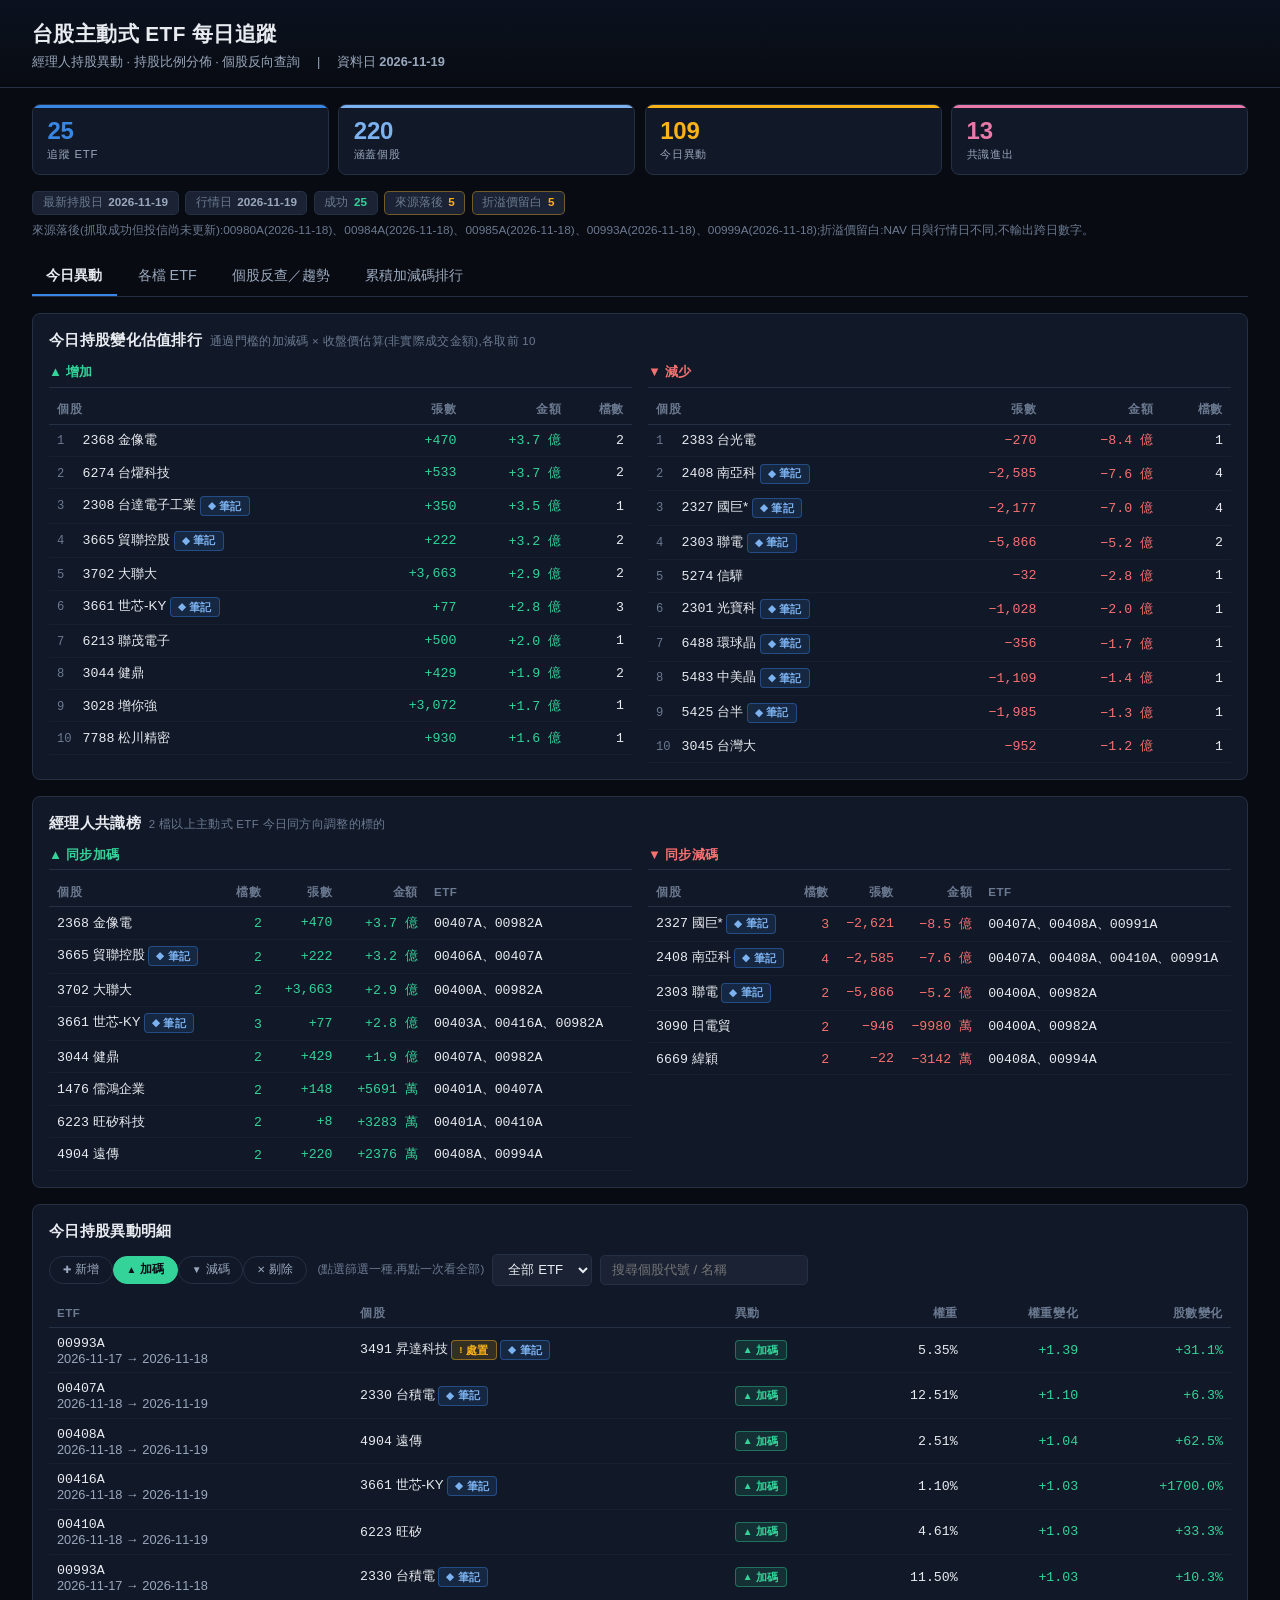
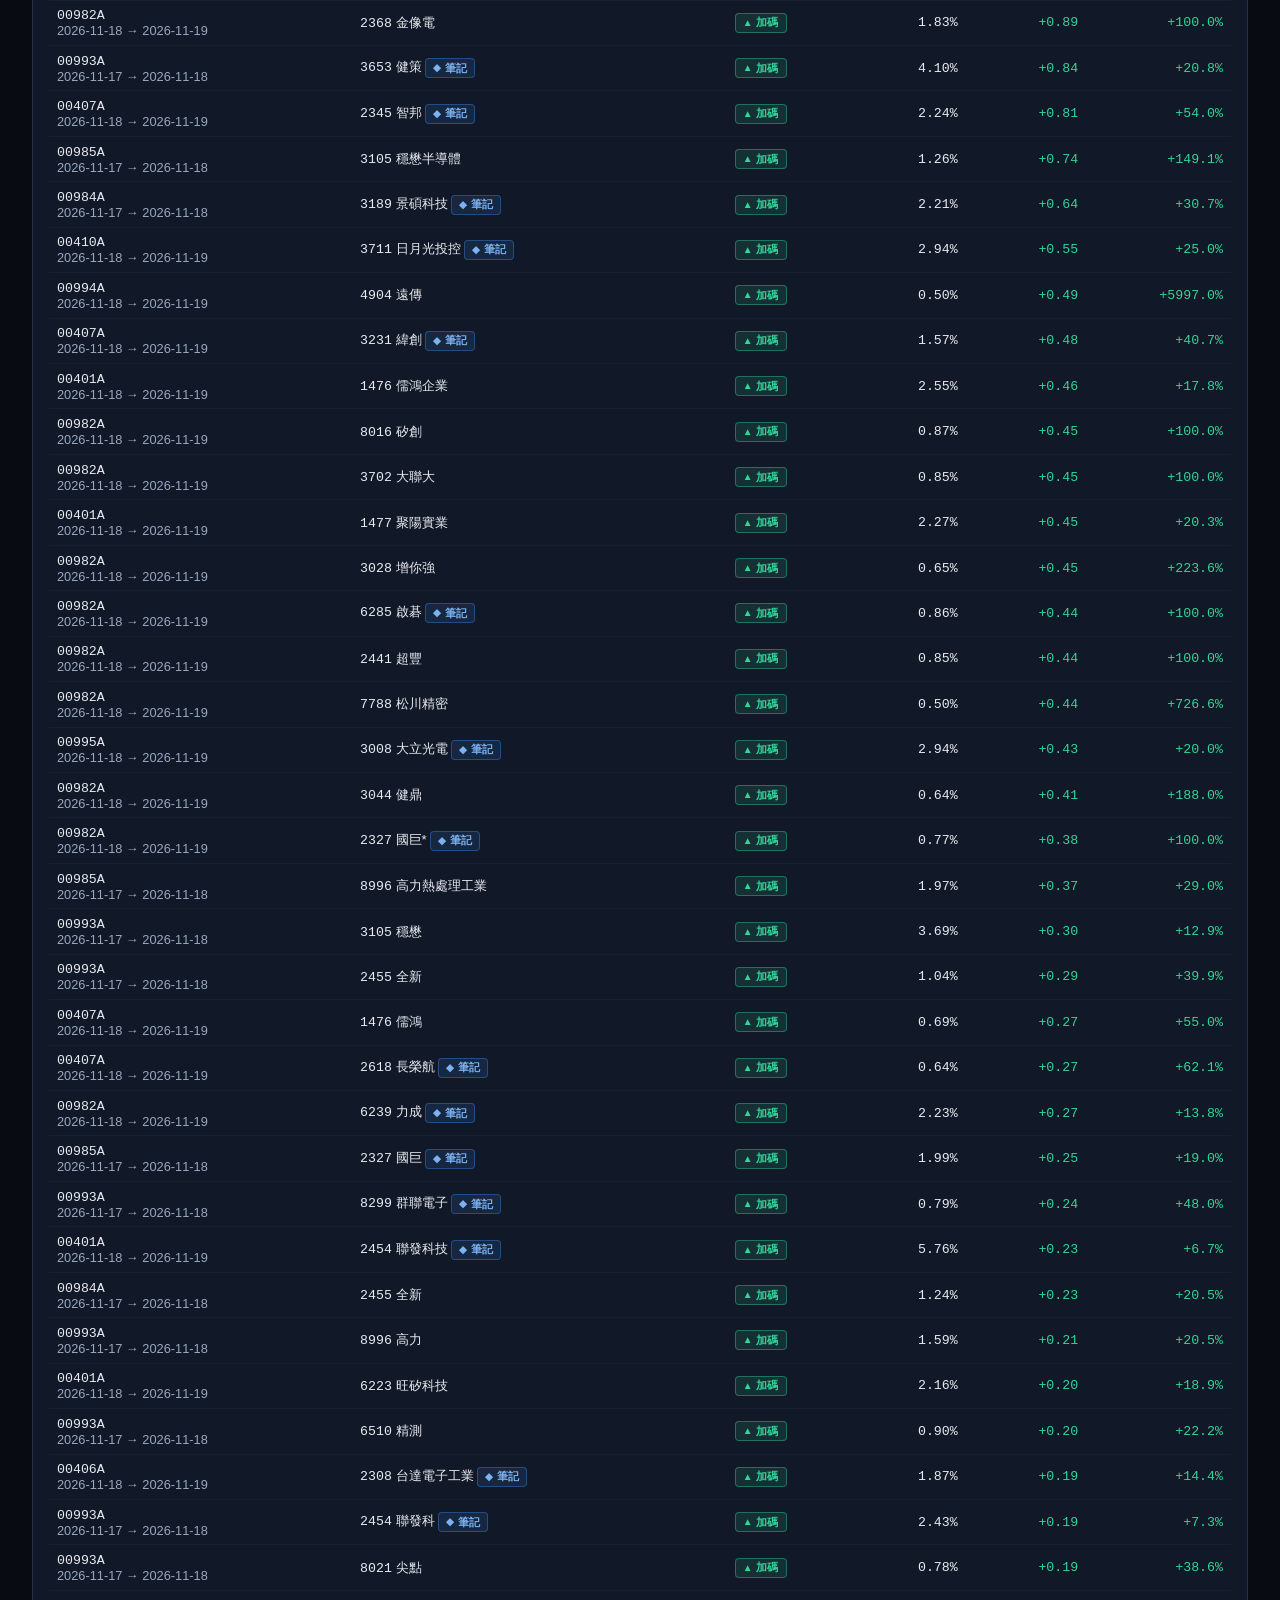
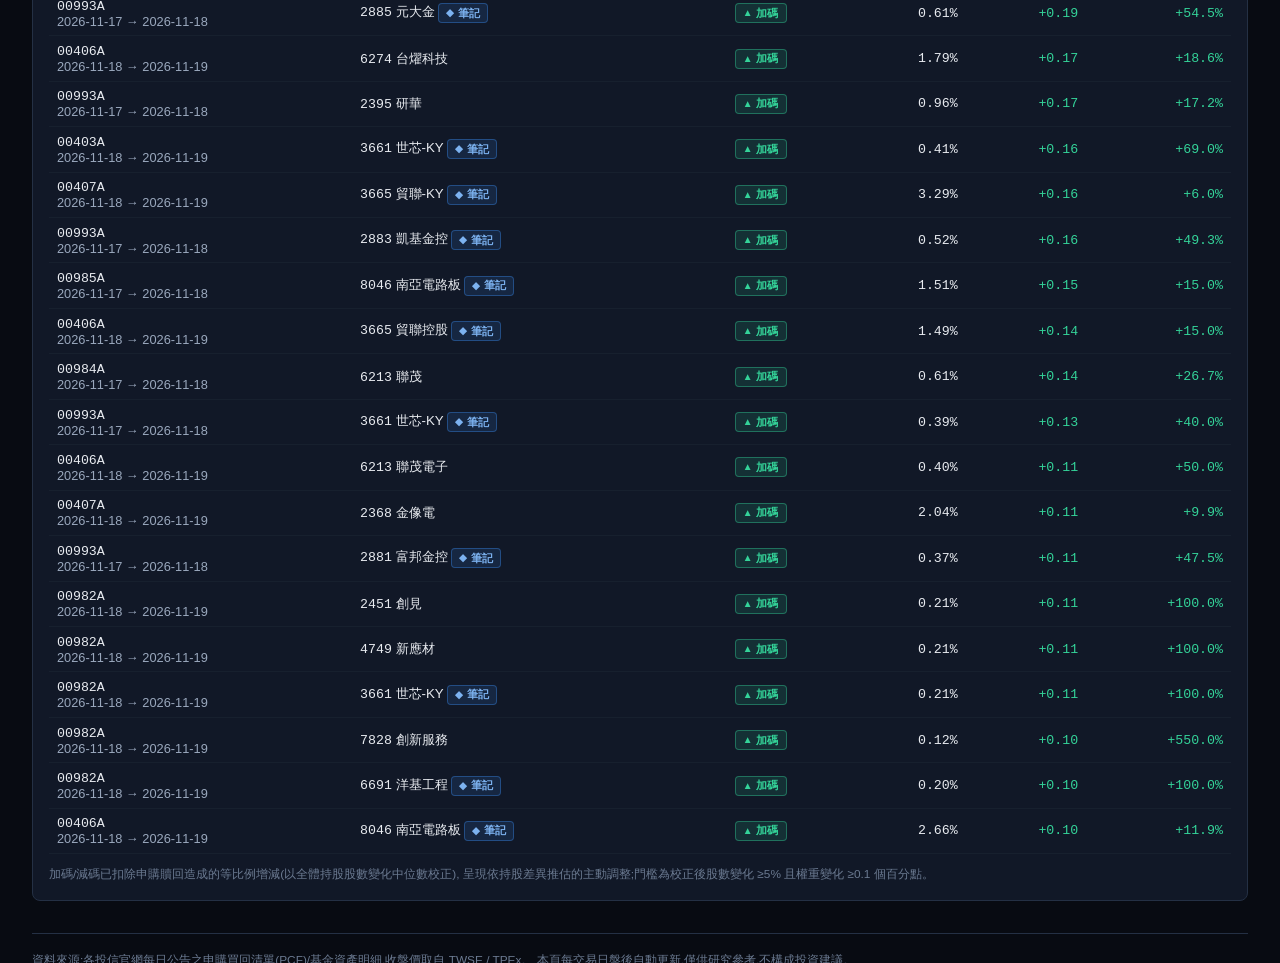
==== commit c53f7ca3: "sync: 上游 aaa657f + 推播狀態 2026/11/20 03:49" ====
--- a/index.html
+++ b/index.html
@@ -3,9 +3,9 @@
 <head>
 <meta charset="utf-8">
 <meta name="viewport" content="width=device-width,initial-scale=1">
-<meta name="build-id" content="a9a731557636">
-<title>台股主動式ETF追蹤 | Updated 2026-11-18</title>
-<!-- AUTO:DATE:2026-11-18 -->
+<meta name="build-id" content="54da9ada0671">
+<title>台股主動式ETF追蹤 | Updated 2026-11-19</title>
+<!-- AUTO:DATE:2026-11-19 -->
 <style>
 *,*::before,*::after{box-sizing:border-box}
 body{margin:0;background:var(--bg);color:var(--ink);
@@ -210,17 +210,17 @@
 <body>
 <header><div class="wrap">
   <h1>台股主動式 ETF 每日追蹤</h1>
-  <div class="sub">經理人持股異動 · 持股比例分佈 · 個股反向查詢 　|　 資料日 <b>2026-11-18</b></div>
+  <div class="sub">經理人持股異動 · 持股比例分佈 · 個股反向查詢 　|　 資料日 <b>2026-11-19</b></div>
 </div></header>
 
 <div class="wrap">
   <div class="kpis">
     <div class="kpi k-etf"><div class="n">25</div><div class="l">追蹤 ETF</div></div>
-    <div class="kpi k-stock"><div class="n">222</div><div class="l">涵蓋個股</div></div>
-    <div class="kpi k-move"><div class="n">152</div><div class="l">今日異動</div></div>
-    <div class="kpi k-cons"><div class="n">17</div><div class="l">共識進出</div></div>
+    <div class="kpi k-stock"><div class="n">220</div><div class="l">涵蓋個股</div></div>
+    <div class="kpi k-move"><div class="n">109</div><div class="l">今日異動</div></div>
+    <div class="kpi k-cons"><div class="n">13</div><div class="l">共識進出</div></div>
   </div>
-  <div class="health"><span class="hb">最新持股日 <b>2026-11-18</b></span><span class="hb">行情日 <b>2026-11-18</b></span><span class="hb ok">成功 <b>25</b></span><span class="hb warn">來源落後 <b>5</b></span><span class="hb warn">折溢價留白 <b>5</b></span></div><div class="note" style="margin-top:.4rem">來源落後(抓取成功但投信尚未更新):00980A(2026-11-17)、00984A(2026-11-17)、00985A(2026-11-17)、00993A(2026-11-17)、00999A(2026-11-17);折溢價留白:NAV 日與行情日不同,不輸出跨日數字。</div>
+  <div class="health"><span class="hb">最新持股日 <b>2026-11-19</b></span><span class="hb">行情日 <b>2026-11-19</b></span><span class="hb ok">成功 <b>25</b></span><span class="hb warn">來源落後 <b>5</b></span><span class="hb warn">折溢價留白 <b>5</b></span></div><div class="note" style="margin-top:.4rem">來源落後(抓取成功但投信尚未更新):00980A(2026-11-18)、00984A(2026-11-18)、00985A(2026-11-18)、00993A(2026-11-18)、00999A(2026-11-18);折溢價留白:NAV 日與行情日不同,不輸出跨日數字。</div>
 
   <nav>
     <button class="on">今日異動</button>
@@ -321,8 +321,8 @@
   </footer>
   <div class="visits" id="visits"></div>
 </div>
-<script>const DATA = {"build_id": "a9a731557636", "consensus": {"decrease": [{"code": "2327", "etfs": ["00400A", "00991A"], "from_date": "2026-11-17", "name": "國巨", "shares_delta": -1209236.0002950002, "to_date": "2026-11-18"}, {"code": "2360", "etfs": ["00400A", "00982A", "00995A"], "from_date": "2026-11-17", "name": "致茂", "shares_delta": -615131.0, "to_date": "2026-11-18"}, {"code": "2408", "etfs": ["00407A", "00991A"], "from_date": "2026-11-17", "name": "南亞科", "shares_delta": -550000, "to_date": "2026-11-18"}, {"code": "3026", "etfs": ["00408A", "00994A", "00995A"], "from_date": "2026-11-17", "name": "禾伸堂", "shares_delta": -134000.0, "to_date": "2026-11-18"}, {"code": "5274", "etfs": ["00418A", "00982A", "00987A"], "from_date": "2026-11-17", "name": "信驊科技", "shares_delta": -22157.0, "to_date": "2026-11-18"}, {"code": "6274", "etfs": ["00400A", "00403A", "00994A"], "from_date": "2026-11-17", "name": "台  燿", "shares_delta": -811802.9999480001, "to_date": "2026-11-18"}], "increase": [{"code": "2317", "etfs": ["00406A", "00995A"], "from_date": "2026-11-17", "name": "鴻海精密工業", "shares_delta": 995000, "to_date": "2026-11-18"}, {"code": "2330", "etfs": ["00400A", "00405A"], "from_date": "2026-11-17", "name": "台積電", "shares_delta": 344564, "to_date": "2026-11-18"}, {"code": "2368", "etfs": ["00406A", "00982A"], "from_date": "2026-11-17", "name": "金像電子", "shares_delta": 740000, "to_date": "2026-11-18"}, {"code": "3008", "etfs": ["00991A", "00995A"], "from_date": "2026-11-17", "name": "大立光電", "shares_delta": 34000, "to_date": "2026-11-18"}, {"code": "3017", "etfs": ["00405A", "00408A", "00994A"], "from_date": "2026-11-17", "name": "奇鋐", "shares_delta": 158000, "to_date": "2026-11-18"}, {"code": "3661", "etfs": ["00408A", "00416A", "00982A", "00994A"], "from_date": "2026-11-17", "name": "世芯-KY", "shares_delta": 18000, "to_date": "2026-11-18"}, {"code": "3711", "etfs": ["00403A", "00405A", "00406A"], "from_date": "2026-11-17", "name": "日月光投控", "shares_delta": 1580000, "to_date": "2026-11-18"}, {"code": "4958", "etfs": ["00406A", "00995A"], "from_date": "2026-11-17", "name": "臻鼎科技控股", "shares_delta": 1050000, "to_date": "2026-11-18"}, {"code": "6223", "etfs": ["00408A", "00987A", "00991A", "00994A"], "from_date": "2026-11-17", "name": "旺矽", "shares_delta": 38000, "to_date": "2026-11-18"}, {"code": "6510", "etfs": ["00408A", "00994A"], "from_date": "2026-11-17", "name": "精測", "shares_delta": 6000, "to_date": "2026-11-18"}, {"code": "8996", "etfs": ["00405A", "00406A"], "from_date": "2026-11-17", "name": "高力", "shares_delta": 400000, "to_date": "2026-11-18"}]}, "crosslinks": {"dispo": ["2466", "3441", "4174", "6108", "6140", "6697", "6751", "7717", "8084"], "notes": {"1503": "https://nctuwanglin.github.io/stock-research-notes/1503-shihlin-electric.html", "1513": "https://nctuwanglin.github.io/stock-research-notes/1513-chunghsin-electric.html", "1514": "https://nctuwanglin.github.io/stock-research-notes/1514-allis-electric.html", "1519": "https://nctuwanglin.github.io/stock-research-notes/1519-fortune-electric.html", "2301": "https://nctuwanglin.github.io/stock-research-notes/2301-liteon.html", "2303": "https://nctuwanglin.github.io/stock-research-notes/2303-umc.html", "2308": "https://nctuwanglin.github.io/stock-research-notes/2308-delta.html", "2313": "https://nctuwanglin.github.io/stock-research-notes/2313-unitech.html", "2317": "https://nctuwanglin.github.io/stock-research-notes/2317-honhai.html", "2324": "https://nctuwanglin.github.io/stock-research-notes/2324-compal.html", "2327": "https://nctuwanglin.github.io/stock-research-notes/2327-yageo.html", "2330": "https://nctuwanglin.github.io/stock-research-notes/2330-tsmc.html", "2337": "https://nctuwanglin.github.io/stock-research-notes/2337-macronix.html", "2344": "https://nctuwanglin.github.io/stock-research-notes/2344-winbond.html", "2345": "https://nctuwanglin.github.io/stock-research-notes/2345-accton.html", "2354": "https://nctuwanglin.github.io/stock-research-notes/2354-foxconntech.html", "2374": "https://nctuwanglin.github.io/stock-research-notes/2374-ability.html", "2382": "https://nctuwanglin.github.io/stock-research-notes/2382-quanta.html", "2404": "https://nctuwanglin.github.io/stock-research-notes/2404-uis.html", "2408": "https://nctuwanglin.github.io/stock-research-notes/2408-nanya.html", "2409": "https://nctuwanglin.github.io/stock-research-notes/2409-auo.html", "2449": "https://nctuwanglin.github.io/stock-research-notes/2449-kyec.html", "2454": "https://nctuwanglin.github.io/stock-research-notes/2454-mediatek-event.html", "2481": "https://nctuwanglin.github.io/stock-research-notes/2481-panjit.html", "2492": "https://nctuwanglin.github.io/stock-research-notes/2492-walsin.html", "2610": "https://nctuwanglin.github.io/stock-research-notes/2610-chinaairlines.html", "2618": "https://nctuwanglin.github.io/stock-research-notes/2618-evaair.html", "2634": "https://nctuwanglin.github.io/stock-research-notes/2634-aidc.html", "2646": "https://nctuwanglin.github.io/stock-research-notes/2646-starlux.html", "2881": "https://nctuwanglin.github.io/stock-research-notes/2881-fubon.html", "2882": "https://nctuwanglin.github.io/stock-research-notes/2882-cathay.html", "2883": "https://nctuwanglin.github.io/stock-research-notes/2883-kgi.html", "2885": "https://nctuwanglin.github.io/stock-research-notes/2885-yuanta.html", "2887": "https://nctuwanglin.github.io/stock-research-notes/2887-taishin.html", "2890": "https://nctuwanglin.github.io/stock-research-notes/2890-sinopac.html", "2891": "https://nctuwanglin.github.io/stock-research-notes/2891-ctbc.html", "3008": "https://nctuwanglin.github.io/stock-research-notes/3008-largan.html", "3017": "https://nctuwanglin.github.io/stock-research-notes/3017-avc.html", "3026": "https://nctuwanglin.github.io/stock-research-notes/3026-holystone.html", "3030": "https://nctuwanglin.github.io/stock-research-notes/3030-test-research.html", "3037": "https://nctuwanglin.github.io/stock-research-notes/3037-unimicron.html", "3081": "https://nctuwanglin.github.io/stock-research-notes/3081-unia.html", "3189": "https://nctuwanglin.github.io/stock-research-notes/3189-kinsus.html", "3211": "https://nctuwanglin.github.io/stock-research-notes/3211-simplo.html", "3231": "https://nctuwanglin.github.io/stock-research-notes/3231-wistron.html", "3324": "https://nctuwanglin.github.io/stock-research-notes/3324-auras.html", "3443": "https://nctuwanglin.github.io/stock-research-notes/3443-guc.html", "3481": "https://nctuwanglin.github.io/stock-research-notes/3481-innolux.html", "3491": "https://nctuwanglin.github.io/stock-research-notes/3491-gsat.html", "3532": "https://nctuwanglin.github.io/stock-research-notes/3532-formosasumco.html", "3653": "https://nctuwanglin.github.io/stock-research-notes/3653-chaunchoung.html", "3661": "https://nctuwanglin.github.io/stock-research-notes/3661-alchip.html", "3665": "https://nctuwanglin.github.io/stock-research-notes/3665-bizlink.html", "3675": "https://nctuwanglin.github.io/stock-research-notes/3675-eris.html", "3711": "https://nctuwanglin.github.io/stock-research-notes/3711-ase.html", "4931": "https://nctuwanglin.github.io/stock-research-notes/4931-stl.html", "4958": "https://nctuwanglin.github.io/stock-research-notes/4958-zdt.html", "5347": "https://nctuwanglin.github.io/stock-research-notes/5347-vis.html", "5425": "https://nctuwanglin.github.io/stock-research-notes/5425-tsc.html", "5483": "https://nctuwanglin.github.io/stock-research-notes/5483-sas.html", "5536": "https://nctuwanglin.github.io/stock-research-notes/5536-acter.html", "6139": "https://nctuwanglin.github.io/stock-research-notes/6139-lk.html", "6182": "https://nctuwanglin.github.io/stock-research-notes/6182-waferworks.html", "6196": "https://nctuwanglin.github.io/stock-research-notes/6196-marketech.html", "6239": "https://nctuwanglin.github.io/stock-research-notes/6239-powertech.html", "6285": "https://nctuwanglin.github.io/stock-research-notes/6285-wnc.html", "6442": "https://nctuwanglin.github.io/stock-research-notes/6442-guansheng.html", "6488": "https://nctuwanglin.github.io/stock-research-notes/6488-globalwafers.html", "6691": "https://nctuwanglin.github.io/stock-research-notes/6691-yankey.html", "6757": "https://nctuwanglin.github.io/stock-research-notes/6757-tigerair.html", "6770": "https://nctuwanglin.github.io/stock-research-notes/6770-psmc.html", "6781": "https://nctuwanglin.github.io/stock-research-notes/6781-aes.html", "6805": "https://nctuwanglin.github.io/stock-research-notes/6805-fositek.html", "8027": "https://nctuwanglin.github.io/stock-research-notes/8027-eandr.html", "8033": "https://nctuwanglin.github.io/stock-research-notes/8033-thundertiger.html", "8046": "https://nctuwanglin.github.io/stock-research-notes/8046-nanya-pcb.html", "8150": "https://nctuwanglin.github.io/stock-research-notes/8150-chipmos.html", "8299": "https://nctuwanglin.github.io/stock-research-notes/8299-phison.html"}}, "etfs": {"00400A": {"close": 11.45, "data_date": "2026-11-18", "events": [{"adjusted_shares_delta": 244564, "code": "2330", "common_holdings_count": 48, "daily_comparable": true, "from_date": "2026-11-17", "method": "median-v1", "name": "台積電", "prev_shares": 1392020, "prev_weight": 11.04, "quality": "ok", "scale": 1.001433, "shares": 1638579, "shares_delta": 246559, "shares_delta_pct": 17.54, "to_date": "2026-11-18", "type": "INCREASE", "weight": 12.8, "weight_delta": 1.76}, {"adjusted_shares_delta": -269021, "code": "2360", "common_holdings_count": 48, "daily_comparable": true, "from_date": "2026-11-17", "method": "median-v1", "name": "致茂", "prev_shares": 468891, "prev_weight": 1.95, "quality": "ok", "scale": 1.001433, "shares": 200542, "shares_delta": -268349, "shares_delta_pct": -57.29, "to_date": "2026-11-18", "type": "DECREASE", "weight": 0.82, "weight_delta": -1.13}, {"adjusted_shares_delta": -709236.000295, "code": "2327", "common_holdings_count": 48, "daily_comparable": true, "from_date": "2026-11-17", "method": "median-v1", "name": "國巨", "prev_shares": 708221, "prev_weight": 0.93, "quality": "ok", "scale": 1.0014331688761104, "shares_delta": -708221, "to_date": "2026-11-18", "type": "REMOVE"}, {"adjusted_shares_delta": -278802.999948, "code": "6274", "common_holdings_count": 48, "daily_comparable": true, "from_date": "2026-11-17", "method": "median-v1", "name": "台  燿", "prev_shares": 278404, "prev_weight": 0.81, "quality": "ok", "scale": 1.0014331688761104, "shares_delta": -278404, "to_date": "2026-11-18", "type": "REMOVE"}], "holders": 147417.0, "holdings": [{"code": "1215", "name": "卜蜂", "shares": 200542, "weight": 0.07}, {"code": "1303", "name": "南亞", "shares": 2010316, "weight": 1.83}, {"code": "1476", "name": "儒鴻", "shares": 68478, "weight": 0.1}, {"code": "2059", "name": "川湖", "shares": 166304, "weight": 3.84}, {"code": "2303", "name": "聯電", "shares": 4191827, "weight": 1.4}, {"code": "2308", "name": "台達電", "shares": 474454, "weight": 1.81}, {"code": "2313", "name": "華通", "shares": 1105429, "weight": 0.74}, {"code": "2330", "name": "台積電", "shares": 1638579, "weight": 12.8}, {"code": "2345", "name": "智邦", "shares": 254347, "weight": 1.28}, {"code": "2360", "name": "致茂", "shares": 200542, "weight": 0.82}, {"code": "2368", "name": "金像電", "shares": 733692, "weight": 2.31}, {"code": "2383", "name": "台光電", "shares": 430433, "weight": 5.32}, {"code": "2454", "name": "聯發科", "shares": 547823, "weight": 7.76}, {"code": "2603", "name": "長榮", "shares": 2934768, "weight": 2.71}, {"code": "2637", "name": "慧洋-KY", "shares": 283694, "weight": 0.1}, {"code": "2891", "name": "中信金", "shares": 6549424, "weight": 1.72}, {"code": "3008", "name": "大立光", "shares": 78260, "weight": 1.2}, {"code": "3017", "name": "奇鋐", "shares": 533150, "weight": 5.18}, {"code": "3023", "name": "信邦", "shares": 899996, "weight": 0.89}, {"code": "3036", "name": "文曄", "shares": 2205967, "weight": 1.41}, {"code": "3037", "name": "欣興", "shares": 1071190, "weight": 2.54}, {"code": "3044", "name": "健鼎", "shares": 2489662, "weight": 4.3}, {"code": "3081", "name": "聯  亞", "shares": 127173, "weight": 0.76}, {"code": "3090", "name": "日電貿", "shares": 591845, "weight": 0.25}, {"code": "3167", "name": "大  量", "shares": 117391, "weight": 0.26}, {"code": "3231", "name": "緯創", "shares": 1614122, "weight": 0.94}, {"code": "3293", "name": "鈊  象", "shares": 132065, "weight": 0.38}, {"code": "3406", "name": "玉晶光", "shares": 347281, "weight": 0.99}, {"code": "3443", "name": "創意", "shares": 136956, "weight": 3.25}, {"code": "3529", "name": "力旺", "shares": 141847, "weight": 1.14}, {"code": "3533", "name": "Lotes Co Ltd", "shares": 298368, "weight": 1.8}, {"code": "3653", "name": "健策", "shares": 205434, "weight": 3.33}, {"code": "3661", "name": "世芯-KY", "shares": 190760, "weight": 2.72}, {"code": "3665", "name": "貿聯-KY", "shares": 229890, "weight": 1.27}, {"code": "3711", "name": "日月光投控", "shares": 464672, "weight": 0.91}, {"code": "4958", "name": "臻鼎-KY", "shares": 259238, "weight": 0.35}, {"code": "5274", "name": "信  驊", "shares": 78260, "weight": 2.66}, {"code": "5434", "name": "崇越", "shares": 200542, "weight": 0.34}, {"code": "6121", "name": "新  普", "shares": 176086, "weight": 0.18}, {"code": "6147", "name": "頎邦", "shares": 1291298, "weight": 0.66}, {"code": "6187", "name": "萬  潤", "shares": 249455, "weight": 0.69}, {"code": "6223", "name": "旺矽", "shares": 210325, "weight": 3.28}, {"code": "6271", "name": "同欣電", "shares": 342390, "weight": 0.24}, {"code": "6278", "name": "台表科", "shares": 3374983, "weight": 2.27}, {"code": "6488", "name": "環球晶", "shares": 630975, "weight": 1.23}, {"code": "7750", "name": "新  代", "shares": 73369, "weight": 0.35}, {"code": "7769", "name": "鴻  勁", "shares": 58695, "weight": 0.77}, {"code": "9939", "name": "宏全", "shares": 180977, "weight": 0.08}], "issuer": "國泰", "name": "主動國泰動能高息", "nav": 11.4, "nav_date": "2026-11-18", "premium_note": null, "premium_pct": 0.44, "quote_date": "2026-11-18", "scale": 27879835498.0, "status": "ok"}, "00401A": {"close": 11.47, "data_date": "2026-11-18", "events": [{"adjusted_shares_delta": 63600, "code": "1477", "common_holdings_count": 58, "daily_comparable": true, "from_date": "2026-11-17", "method": "median-v1", "name": "聚陽實業", "prev_shares": 256000, "prev_weight": 1.5, "quality": "ok", "scale": 1.0, "shares": 319600, "shares_delta": 63600, "shares_delta_pct": 24.84, "to_date": "2026-11-18", "type": "INCREASE", "weight": 1.82, "weight_delta": 0.32}, {"adjusted_shares_delta": 3300, "code": "3653", "common_holdings_count": 58, "daily_comparable": true, "from_date": "2026-11-17", "method": "median-v1", "name": "健策精密工業", "prev_shares": 6000, "prev_weight": 0.67, "quality": "ok", "scale": 1.0, "shares": 9300, "shares_delta": 3300, "shares_delta_pct": 55.0, "to_date": "2026-11-18", "type": "INCREASE", "weight": 1.08, "weight_delta": 0.41}], "holders": null, "holdings": [{"code": "2330", "name": "台灣積體電路製造", "shares": 369823, "weight": 20.47}, {"code": "2454", "name": "聯發科技", "shares": 55110, "weight": 5.53}, {"code": "3711", "name": "日月光", "shares": 273000, "weight": 3.81}, {"code": "2891", "name": "中國信託金融控股", "shares": 1257000, "weight": 2.35}, {"code": "2303", "name": "聯華電子", "shares": 956000, "weight": 2.26}, {"code": "2603", "name": "長榮海運", "shares": 332000, "weight": 2.18}, {"code": "2886", "name": "兆豐金融控股", "shares": 1625000, "weight": 2.18}, {"code": "1476", "name": "儒鴻企業", "shares": 214000, "weight": 2.09}, {"code": "3443", "name": "創意電子", "shares": 12000, "weight": 2.04}, {"code": "2881", "name": "富邦金融控股", "shares": 519000, "weight": 1.97}, {"code": "6223", "name": "旺矽科技", "shares": 17500, "weight": 1.96}, {"code": "3231", "name": "緯創", "shares": 453000, "weight": 1.87}, {"code": "1477", "name": "聚陽實業", "shares": 319600, "weight": 1.82}, {"code": "3491", "name": "昇達科技", "shares": 44960, "weight": 1.73}, {"code": "2382", "name": "廣達電腦", "shares": 254000, "weight": 1.71}, {"code": "2884", "name": "玉山金融控股", "shares": 1524000, "weight": 1.63}, {"code": "3008", "name": "大立光電", "shares": 14500, "weight": 1.63}, {"code": "2357", "name": "華碩電腦", "shares": 75000, "weight": 1.61}, {"code": "2059", "name": "川湖科技", "shares": 9191, "weight": 1.53}, {"code": "2890", "name": "永豐金融控股", "shares": 1443000, "weight": 1.48}, {"code": "2883", "name": "凱基金", "shares": 1703000, "weight": 1.46}, {"code": "2308", "name": "台達電子工業", "shares": 53590, "weight": 1.45}, {"code": "2455", "name": "全新光電科技", "shares": 167000, "weight": 1.39}, {"code": "2360", "name": "致茂電子", "shares": 45600, "weight": 1.32}, {"code": "6669", "name": "緯穎", "shares": 34583, "weight": 1.3}, {"code": "7828", "name": "創新服務", "shares": 37270, "weight": 1.24}, {"code": "6187", "name": "萬潤科技", "shares": 61000, "weight": 1.2}, {"code": "2313", "name": "華通電腦", "shares": 241356, "weight": 1.15}, {"code": "6285", "name": "啟碁科技", "shares": 223000, "weight": 1.15}, {"code": "3653", "name": "健策精密工業", "shares": 9300, "weight": 1.08}, {"code": "2379", "name": "瑞昱半導體", "shares": 56000, "weight": 1.05}, {"code": "6531", "name": "愛普", "shares": 69000, "weight": 1.04}, {"code": "1303", "name": "南亞塑膠工業", "shares": 159000, "weight": 1.03}, {"code": "2882", "name": "國泰金融控股", "shares": 366000, "weight": 1.02}, {"code": "5274", "name": "信驊科技", "shares": 4102, "weight": 1.01}, {"code": "8464", "name": "億豐綜合工業", "shares": 105000, "weight": 0.98}, {"code": "4958", "name": "臻鼎-KY", "shares": 100000, "weight": 0.97}, {"code": "5347", "name": "世界先進積體電路", "shares": 303000, "weight": 0.96}, {"code": "2887", "name": "台新新光金", "shares": 1009160, "weight": 0.95}, {"code": "2412", "name": "中華電信", "shares": 221000, "weight": 0.93}, {"code": "6147", "name": "頎邦科技", "shares": 253000, "weight": 0.92}, {"code": "4904", "name": "遠傳電信", "shares": 278000, "weight": 0.77}, {"code": "2383", "name": "台光電子材料", "shares": 7910, "weight": 0.7}, {"code": "6515", "name": "穎崴", "shares": 7200, "weight": 0.65}, {"code": "7856", "name": "漢測", "shares": 11700, "weight": 0.62}, {"code": "7769", "name": "鴻勁", "shares": 6000, "weight": 0.54}, {"code": "5904", "name": "寶雅國際", "shares": 295000, "weight": 0.54}, {"code": "2317", "name": "鴻海精密工業", "shares": 90000, "weight": 0.51}, {"code": "3131", "name": "弘塑科技", "shares": 11660, "weight": 0.48}, {"code": "3037", "name": "欣興電子", "shares": 26600, "weight": 0.45}, {"code": "2327", "name": "國巨", "shares": 44000, "weight": 0.39}, {"code": "1216", "name": "統一企業", "shares": 141000, "weight": 0.28}, {"code": "4938", "name": "和碩聯合科技", "shares": 130000, "weight": 0.28}, {"code": "2912", "name": "統一超商", "shares": 46000, "weight": 0.25}, {"code": "3034", "name": "聯詠科技", "shares": 15000, "weight": 0.17}, {"code": "5871", "name": "中租-KY", "shares": 49920, "weight": 0.13}, {"code": "2345", "name": "智邦科技", "shares": 2523, "weight": 0.09}, {"code": "2885", "name": "元大金融控股", "shares": 10040, "weight": 0.02}], "issuer": "摩根", "name": "主動摩根台灣鑫收", "nav": 11.39, "nav_date": "2026-11-18", "premium_note": null, "premium_pct": 0.7, "quote_date": "2026-11-18", "scale": 3860816392.0, "status": "ok"}, "00403A": {"close": 8.08, "data_date": "2026-11-18", "events": [{"adjusted_shares_delta": 450000, "code": "3711", "common_holdings_count": 49, "daily_comparable": true, "from_date": "2026-11-17", "method": "median-v1", "name": "日月光投控", "prev_shares": 2850000, "prev_weight": 1.36, "quality": "ok", "scale": 1.0, "shares": 3300000, "shares_delta": 450000, "shares_delta_pct": 15.79, "to_date": "2026-11-18", "type": "INCREASE", "weight": 1.63, "weight_delta": 0.27}, {"adjusted_shares_delta": 100000, "code": "2379", "common_holdings_count": 49, "daily_comparable": true, "from_date": "2026-11-17", "method": "median-v1", "name": "瑞昱", "quality": "ok", "scale": 1.0, "shares": 100000, "shares_delta": 100000, "to_date": "2026-11-18", "type": "ADD", "weight": 0.07}, {"adjusted_shares_delta": -500000.0, "code": "6274", "common_holdings_count": 49, "daily_comparable": true, "from_date": "2026-11-17", "method": "median-v1", "name": "台燿", "prev_shares": 500000, "prev_weight": 0.36, "quality": "ok", "scale": 1.0, "shares_delta": -500000, "to_date": "2026-11-18", "type": "REMOVE"}, {"adjusted_shares_delta": -350000.0, "code": "3211", "common_holdings_count": 49, "daily_comparable": true, "from_date": "2026-11-17", "method": "median-v1", "name": "順達", "prev_shares": 350000, "prev_weight": 0.07, "quality": "ok", "scale": 1.0, "shares_delta": -350000, "to_date": "2026-11-18", "type": "REMOVE"}], "holders": 816282.0, "holdings": [{"code": "2330", "name": "台積電", "shares": 8300000, "weight": 16.23}, {"code": "2454", "name": "聯發科", "shares": 1950000, "weight": 6.91}, {"code": "3017", "name": "奇鋐", "shares": 2550000, "weight": 6.23}, {"code": "3443", "name": "創意", "shares": 780000, "weight": 4.67}, {"code": "3037", "name": "欣興", "shares": 7200000, "weight": 4.29}, {"code": "3653", "name": "健策", "shares": 1030000, "weight": 4.23}, {"code": "2383", "name": "台光電", "shares": 1200000, "weight": 3.74}, {"code": "6223", "name": "旺矽", "shares": 930000, "weight": 3.67}, {"code": "1303", "name": "南亞", "shares": 15100000, "weight": 3.44}, {"code": "2327", "name": "國巨*", "shares": 8800000, "weight": 2.79}, {"code": "6669", "name": "緯穎", "shares": 1910956, "weight": 2.53}, {"code": "3189", "name": "景碩", "shares": 4450000, "weight": 2.32}, {"code": "8046", "name": "南電", "shares": 3010000, "weight": 2.1}, {"code": "2308", "name": "台達電", "shares": 2170000, "weight": 2.07}, {"code": "3665", "name": "貿聯-KY", "shares": 1460000, "weight": 2.03}, {"code": "8996", "name": "高力", "shares": 1880000, "weight": 1.92}, {"code": "3711", "name": "日月光投控", "shares": 3300000, "weight": 1.63}, {"code": "2345", "name": "智邦", "shares": 1260000, "weight": 1.61}, {"code": "5274", "name": "信驊", "shares": 180500, "weight": 1.57}, {"code": "3008", "name": "大立光", "shares": 375000, "weight": 1.49}, {"code": "2408", "name": "南亞科", "shares": 2800000, "weight": 0.82}, {"code": "2368", "name": "金像電", "shares": 1030000, "weight": 0.81}, {"code": "2449", "name": "京元電子", "shares": 4000000, "weight": 0.7}, {"code": "2882", "name": "國泰金", "shares": 6800000, "weight": 0.67}, {"code": "2317", "name": "鴻海", "shares": 3200000, "weight": 0.64}, {"code": "6805", "name": "富世達", "shares": 370000, "weight": 0.59}, {"code": "2059", "name": "川湖", "shares": 100000, "weight": 0.59}, {"code": "1560", "name": "中砂", "shares": 800000, "weight": 0.45}, {"code": "3450", "name": "聯鈞", "shares": 1500000, "weight": 0.43}, {"code": "2313", "name": "華通", "shares": 2000000, "weight": 0.34}, {"code": "6515", "name": "穎崴", "shares": 90000, "weight": 0.29}, {"code": "3661", "name": "世芯-KY", "shares": 71000, "weight": 0.25}, {"code": "6442", "name": "光聖", "shares": 255000, "weight": 0.24}, {"code": "3044", "name": "健鼎", "shares": 450000, "weight": 0.19}, {"code": "3583", "name": "辛耘", "shares": 480000, "weight": 0.19}, {"code": "6488", "name": "環球晶", "shares": 300000, "weight": 0.15}, {"code": "2883", "name": "凱基金", "shares": 4000000, "weight": 0.12}, {"code": "2379", "name": "瑞昱", "shares": 100000, "weight": 0.07}, {"code": "6285", "name": "啟碁", "shares": 350000, "weight": 0.06}, {"code": "2455", "name": "全新", "shares": 200000, "weight": 0.06}, {"code": "1717", "name": "長興", "shares": 900000, "weight": 0.05}, {"code": "2301", "name": "光寶科", "shares": 250000, "weight": 0.05}, {"code": "2481", "name": "強茂", "shares": 280000, "weight": 0.03}, {"code": "3264", "name": "欣銓", "shares": 1000, "weight": 0.0}, {"code": "8358", "name": "金居", "shares": 1000, "weight": 0.0}, {"code": "8299", "name": "群聯", "shares": 1000, "weight": 0.0}, {"code": "6196", "name": "帆宣", "shares": 1000, "weight": 0.0}, {"code": "6239", "name": "力成", "shares": 1000, "weight": 0.0}, {"code": "2049", "name": "上銀", "shares": 1000, "weight": 0.0}, {"code": "2303", "name": "聯電", "shares": 1000, "weight": 0.0}], "issuer": "統一", "name": "主動統一升級50", "nav": 8.07, "nav_date": "2026-11-18", "premium_note": null, "premium_pct": 0.12, "quote_date": "2026-11-18", "scale": 111209399219.0, "status": "ok"}, "00404A": {"close": 7.9, "data_date": "2026-11-18", "events": [], "holders": null, "holdings": [{"code": "2330", "name": "台灣積體電路製造", "shares": 356000, "weight": 22.1893094}, {"code": "2454", "name": "聯發科技", "shares": 64500, "weight": 7.282667181}, {"code": "8299", "name": "群聯電子", "shares": 27000, "weight": 1.176093578}, {"code": "2637", "name": "慧洋海運股份有限公司", "shares": 403000, "weight": 1.098297739}, {"code": "6196", "name": "帆宣系統科技股份有限公司", "shares": 177000, "weight": 1.760099695}, {"code": "3037", "name": "欣興電子", "shares": 15000, "weight": 0.284566502}, {"code": "7769", "name": "鴻勁精密股份有限公司", "shares": 11000, "weight": 1.123794096}, {"code": "3034", "name": "聯詠科技", "shares": 161000, "weight": 2.11312837}, {"code": "2357", "name": "華碩電腦", "shares": 50000, "weight": 1.205037402}, {"code": "3293", "name": "鈊象電子", "shares": 82000, "weight": 1.877565767}, {"code": "2303", "name": "聯華電子", "shares": 443000, "weight": 1.180650081}, {"code": "3036", "name": "文曄科技", "shares": 206000, "weight": 1.047852381}, {"code": "6669", "name": "緯穎", "shares": 24000, "weight": 1.014466683}, {"code": "2360", "name": "致茂電子", "shares": 13000, "weight": 0.424700459}, {"code": "2395", "name": "研華", "shares": 111000, "weight": 1.873582409}, {"code": "6691", "name": "洋基工程股份有限公司", "shares": 86000, "weight": 1.274158691}, {"code": "3711", "name": "日月光", "shares": 226000, "weight": 3.549143214}, {"code": "3653", "name": "健策精密工業", "shares": 8000, "weight": 1.047709094}, {"code": "2851", "name": "中央再保險股份有限公司", "shares": 833000, "weight": 1.074217051}, {"code": "2890", "name": "永豐金融控股", "shares": 977305, "weight": 1.131478881}, {"code": "2383", "name": "台光電子材料", "shares": 26000, "weight": 2.581731737}, {"code": "3264", "name": "欣銓科技", "shares": 84000, "weight": 0.403207521}, {"code": "2382", "name": "廣達電腦", "shares": 55000, "weight": 0.417679432}, {"code": "2379", "name": "瑞昱半導體", "shares": 101000, "weight": 2.124476641}, {"code": "2885", "name": "元大金融控股", "shares": 1645960, "weight": 3.0612479}, {"code": "3374", "name": "精材科技股份有限公司", "shares": 10000, "weight": 0.112909569}, {"code": "2347", "name": "聯強國際", "shares": 733000, "weight": 1.543923723}, {"code": "2887", "name": "台新新光金融控股股份有限公司", "shares": 1643150, "weight": 1.746970806}, {"code": "8016", "name": "矽創電子", "shares": 258000, "weight": 1.840999115}, {"code": "5434", "name": "崇越科技股份有限公司", "shares": 131000, "weight": 1.77756629}, {"code": "3443", "name": "創意電子", "shares": 9000, "weight": 1.719005198}, {"code": "1303", "name": "南亞塑膠工業", "shares": 93000, "weight": 0.675609019}, {"code": "2882", "name": "國泰金融控股", "shares": 989000, "weight": 3.11762233}, {"code": "6505", "name": "台塑石化", "shares": 187000, "weight": 0.481229752}, {"code": "3014", "name": "聯陽半導體股份有限公司", "shares": 320000, "weight": 1.141704877}, {"code": "6206", "name": "飛捷科技股份有限公司", "shares": 221000, "weight": 0.728324033}, {"code": "2317", "name": "鴻海精密工業", "shares": 71000, "weight": 0.449660924}, {"code": "6491", "name": "晶碩光學", "shares": 86000, "weight": 0.908176939}, {"code": "6257", "name": "矽格股份有限公司", "shares": 151000, "weight": 0.679377448}, {"code": "3017", "name": "奇鋐科技", "shares": 16000, "weight": 1.244870981}, {"code": "2377", "name": "微星科技", "shares": 106000, "weight": 0.399453421}, {"code": "2301", "name": "光寶科技", "shares": 82000, "weight": 0.488778072}, {"code": "4961", "name": "天鈺科技", "shares": 114000, "weight": 0.588046789}, {"code": "8081", "name": "致新科技", "shares": 119000, "weight": 0.753657042}, {"code": "6223", "name": "旺矽科技", "shares": 6500, "weight": 0.817734656}, {"code": "5904", "name": "寶雅國際", "shares": 217000, "weight": 0.4508502}, {"code": "2603", "name": "長榮海運", "shares": 194000, "weight": 1.431572971}, {"code": "6957", "name": "裕慶金屬股份有限公司", "shares": 6000, "weight": 0.067573798}, {"code": "2006", "name": "東和鋼鐵企業", "shares": 552000, "weight": 1.31770625}, {"code": "5274", "name": "信驊科技", "shares": 7440, "weight": 2.068136486}], "issuer": "聯博", "name": "主動聯博動能50", "nav": 7.91, "nav_date": "2026-11-18", "premium_note": null, "premium_pct": -0.13, "quote_date": "2026-11-18", "scale": 3489518245.0, "status": "ok"}, "00405A": {"close": 6.63, "data_date": "2026-11-18", "events": [{"adjusted_shares_delta": 100000, "code": "2330", "common_holdings_count": 47, "daily_comparable": true, "from_date": "2026-11-17", "method": "median-v1", "name": "台積電", "prev_shares": 489000, "prev_weight": 5.8912, "quality": "ok", "scale": 1.0, "shares": 589000, "shares_delta": 100000, "shares_delta_pct": 20.45, "to_date": "2026-11-18", "type": "INCREASE", "weight": 6.9207, "weight_delta": 1.0295}, {"adjusted_shares_delta": 150000, "code": "3017", "common_holdings_count": 47, "daily_comparable": true, "from_date": "2026-11-17", "method": "median-v1", "name": "奇鋐", "prev_shares": 128000, "prev_weight": 1.7552, "quality": "ok", "scale": 1.0, "shares": 278000, "shares_delta": 150000, "shares_delta_pct": 117.19, "to_date": "2026-11-18", "type": "INCREASE", "weight": 4.0774, "weight_delta": 2.3222}, {"adjusted_shares_delta": 330000, "code": "3711", "common_holdings_count": 47, "daily_comparable": true, "from_date": "2026-11-17", "method": "median-v1", "name": "日月光投控", "prev_shares": 503000, "prev_weight": 1.4521, "quality": "ok", "scale": 1.0, "shares": 833000, "shares_delta": 330000, "shares_delta_pct": 65.61, "to_date": "2026-11-18", "type": "INCREASE", "weight": 2.466, "weight_delta": 1.0139}, {"adjusted_shares_delta": 100000, "code": "8996", "common_holdings_count": 47, "daily_comparable": true, "from_date": "2026-11-17", "method": "median-v1", "name": "高力", "prev_shares": 300000, "prev_weight": 1.9487, "quality": "ok", "scale": 1.0, "shares": 400000, "shares_delta": 100000, "shares_delta_pct": 33.33, "to_date": "2026-11-18", "type": "INCREASE", "weight": 2.4526, "weight_delta": 0.5039}, {"adjusted_shares_delta": 400000, "code": "6415", "common_holdings_count": 47, "daily_comparable": true, "from_date": "2026-11-17", "method": "median-v1", "name": "矽力*-KY", "prev_shares": 650000, "prev_weight": 1.281, "quality": "ok", "scale": 1.0, "shares": 1050000, "shares_delta": 400000, "shares_delta_pct": 61.54, "to_date": "2026-11-18", "type": "INCREASE", "weight": 1.8945, "weight_delta": 0.6135}], "holders": 131210.0, "holdings": [{"code": "6223", "name": "旺矽", "shares": 323000, "weight": 7.6603}, {"code": "2454", "name": "聯發科", "shares": 350000, "weight": 7.4497}, {"code": "2330", "name": "台積電", "shares": 589000, "weight": 6.9207}, {"code": "3653", "name": "健策", "shares": 260000, "weight": 6.419}, {"code": "3665", "name": "貿聯-KY", "shares": 665000, "weight": 5.5684}, {"code": "8046", "name": "南電", "shares": 1299000, "weight": 5.4386}, {"code": "5274", "name": "信驊", "shares": 103300, "weight": 5.4131}, {"code": "2368", "name": "金像電", "shares": 1127000, "weight": 5.3395}, {"code": "2345", "name": "智邦", "shares": 609000, "weight": 4.6718}, {"code": "3017", "name": "奇鋐", "shares": 278000, "weight": 4.0774}, {"code": "2383", "name": "台光電", "shares": 212000, "weight": 3.9684}, {"code": "3037", "name": "欣興", "shares": 1030000, "weight": 3.6836}, {"code": "6531", "name": "愛普*", "shares": 1030000, "weight": 3.3108}, {"code": "3443", "name": "創意", "shares": 73000, "weight": 2.6284}, {"code": "3711", "name": "日月光投控", "shares": 833000, "weight": 2.466}, {"code": "8996", "name": "高力", "shares": 400000, "weight": 2.4526}, {"code": "7769", "name": "鴻勁", "shares": 120000, "weight": 2.3111}, {"code": "6415", "name": "矽力*-KY", "shares": 1050000, "weight": 1.8945}, {"code": "2059", "name": "川湖", "shares": 50000, "weight": 1.7611}, {"code": "6805", "name": "富世達", "shares": 171000, "weight": 1.6258}, {"code": "6274", "name": "台燿", "shares": 306000, "weight": 1.2695}, {"code": "6669", "name": "緯穎", "shares": 99139, "weight": 0.7899}, {"code": "6187", "name": "萬潤", "shares": 148000, "weight": 0.6164}, {"code": "2308", "name": "台達電", "shares": 94000, "weight": 0.5382}, {"code": "6515", "name": "穎崴", "shares": 23000, "weight": 0.4423}, {"code": "3189", "name": "景碩", "shares": 50000, "weight": 0.1563}, {"code": "5347", "name": "世界", "shares": 211000, "weight": 0.1413}, {"code": "6285", "name": "啟碁", "shares": 100000, "weight": 0.1091}, {"code": "2449", "name": "京元電子", "shares": 42650, "weight": 0.0446}, {"code": "3264", "name": "欣銓", "shares": 34000, "weight": 0.0307}, {"code": "3008", "name": "大立光", "shares": 1000, "weight": 0.0238}, {"code": "3661", "name": "世芯-KY", "shares": 1000, "weight": 0.0213}, {"code": "8021", "name": "尖點", "shares": 10217, "weight": 0.0168}, {"code": "2395", "name": "研華", "shares": 5000, "weight": 0.0159}, {"code": "2303", "name": "聯電", "shares": 28000, "weight": 0.014}, {"code": "6446", "name": "藥華藥", "shares": 2000, "weight": 0.0134}, {"code": "6278", "name": "台表科", "shares": 10000, "weight": 0.0101}, {"code": "3533", "name": "嘉澤", "shares": 1000, "weight": 0.0091}, {"code": "3450", "name": "聯鈞", "shares": 5000, "weight": 0.0085}, {"code": "3491", "name": "昇達科", "shares": 1000, "weight": 0.0081}, {"code": "1303", "name": "南亞", "shares": 5000, "weight": 0.0068}, {"code": "1590", "name": "亞德客-KY", "shares": 1000, "weight": 0.0056}, {"code": "3605", "name": "宏致", "shares": 10000, "weight": 0.0055}, {"code": "8150", "name": "南茂", "shares": 10000, "weight": 0.004}, {"code": "6526", "name": "達發", "shares": 1000, "weight": 0.0036}, {"code": "4576", "name": "大銀微系統", "shares": 2000, "weight": 0.0019}, {"code": "8028", "name": "昇陽半導體", "shares": 1000, "weight": 0.0009}], "issuer": "富邦", "name": "主動富邦台灣龍耀", "nav": 6.61, "nav_date": "2026-11-18", "premium_note": null, "premium_pct": 0.3, "quote_date": "2026-11-18", "scale": 18510618657.0, "status": "ok"}, "00406A": {"close": 6.85, "data_date": "2026-11-18", "events": [{"adjusted_shares_delta": 800000, "code": "3711", "common_holdings_count": 62, "daily_comparable": true, "from_date": "2026-11-17", "method": "median-v1", "name": "日月光投資控股", "prev_shares": 5937000, "prev_weight": 2.14, "quality": "ok", "scale": 1.0, "shares": 6737000, "shares_delta": 800000, "shares_delta_pct": 13.47, "to_date": "2026-11-18", "type": "INCREASE", "weight": 2.41, "weight_delta": 0.27}, {"adjusted_shares_delta": 300000, "code": "2345", "common_holdings_count": 62, "daily_comparable": true, "from_date": "2026-11-17", "method": "median-v1", "name": "智邦科技", "prev_shares": 2243000, "prev_weight": 2.07, "quality": "ok", "scale": 1.0, "shares": 2543000, "shares_delta": 300000, "shares_delta_pct": 13.37, "to_date": "2026-11-18", "type": "INCREASE", "weight": 2.36, "weight_delta": 0.29}, {"adjusted_shares_delta": 310000, "code": "2368", "common_holdings_count": 62, "daily_comparable": true, "from_date": "2026-11-17", "method": "median-v1", "name": "金像電子", "prev_shares": 3738000, "prev_weight": 2.17, "quality": "ok", "scale": 1.0, "shares": 4048000, "shares_delta": 310000, "shares_delta_pct": 8.29, "to_date": "2026-11-18", "type": "INCREASE", "weight": 2.32, "weight_delta": 0.15}, {"adjusted_shares_delta": 1000000, "code": "4958", "common_holdings_count": 62, "daily_comparable": true, "from_date": "2026-11-17", "method": "median-v1", "name": "臻鼎科技控股", "prev_shares": 2979000, "prev_weight": 0.77, "quality": "ok", "scale": 1.0, "shares": 3979000, "shares_delta": 1000000, "shares_delta_pct": 33.57, "to_date": "2026-11-18", "type": "INCREASE", "weight": 0.99, "weight_delta": 0.22}, {"adjusted_shares_delta": 5000000, "code": "1326", "common_holdings_count": 62, "daily_comparable": true, "from_date": "2026-11-17", "method": "median-v1", "name": "台灣化學纖維", "prev_shares": 13900000, "prev_weight": 0.68, "quality": "ok", "scale": 1.0, "shares": 18900000, "shares_delta": 5000000, "shares_delta_pct": 35.97, "to_date": "2026-11-18", "type": "INCREASE", "weight": 0.84, "weight_delta": 0.16}, {"adjusted_shares_delta": 300000, "code": "8996", "common_holdings_count": 62, "daily_comparable": true, "from_date": "2026-11-17", "method": "median-v1", "name": "高力熱處理工業", "prev_shares": 752000, "prev_weight": 0.61, "quality": "ok", "scale": 1.0, "shares": 1052000, "shares_delta": 300000, "shares_delta_pct": 39.89, "to_date": "2026-11-18", "type": "INCREASE", "weight": 0.78, "weight_delta": 0.17}, {"adjusted_shares_delta": 3000000, "code": "3231", "common_holdings_count": 62, "daily_comparable": true, "from_date": "2026-11-17", "method": "median-v1", "name": "緯創資通", "prev_shares": 2800000, "prev_weight": 0.3, "quality": "ok", "scale": 1.0, "shares": 5800000, "shares_delta": 3000000, "shares_delta_pct": 107.14, "to_date": "2026-11-18", "type": "INCREASE", "weight": 0.61, "weight_delta": 0.31}, {"adjusted_shares_delta": 3000000, "code": "4938", "common_holdings_count": 62, "daily_comparable": true, "from_date": "2026-11-17", "method": "median-v1", "name": "和碩聯合科技", "prev_shares": 7000000, "prev_weight": 0.41, "quality": "ok", "scale": 1.0, "shares": 10000000, "shares_delta": 3000000, "shares_delta_pct": 42.86, "to_date": "2026-11-18", "type": "INCREASE", "weight": 0.56, "weight_delta": 0.15}, {"adjusted_shares_delta": 945000, "code": "2317", "common_holdings_count": 62, "daily_comparable": true, "from_date": "2026-11-17", "method": "median-v1", "name": "鴻海精密工業", "prev_shares": 1400000, "prev_weight": 0.21, "quality": "ok", "scale": 1.0, "shares": 2345000, "shares_delta": 945000, "shares_delta_pct": 67.5, "to_date": "2026-11-18", "type": "INCREASE", "weight": 0.34, "weight_delta": 0.13}], "holders": null, "holdings": [{"code": "2330", "name": "台灣積體電路製造", "shares": 6234000, "weight": 8.83}, {"code": "2454", "name": "聯發科技", "shares": 2563000, "weight": 6.6}, {"code": "2383", "name": "台光電子材料", "shares": 2410000, "weight": 5.46}, {"code": "3017", "name": "奇鋐科技", "shares": 3004000, "weight": 5.33}, {"code": "3037", "name": "欣興電子", "shares": 9885000, "weight": 4.28}, {"code": "3653", "name": "健策精密工業", "shares": 1277000, "weight": 3.82}, {"code": "6223", "name": "旺矽科技", "shares": 1052000, "weight": 3.02}, {"code": "8046", "name": "南亞電路板", "shares": 5046000, "weight": 2.56}, {"code": "1303", "name": "南亞塑膠工業", "shares": 14678000, "weight": 2.43}, {"code": "3711", "name": "日月光投資控股", "shares": 6737000, "weight": 2.41}, {"code": "2345", "name": "智邦科技", "shares": 2543000, "weight": 2.36}, {"code": "2368", "name": "金像電子", "shares": 4048000, "weight": 2.32}, {"code": "3443", "name": "創意電子", "shares": 504000, "weight": 2.2}, {"code": "2308", "name": "台達電子工業", "shares": 2423000, "weight": 1.68}, {"code": "6274", "name": "台燿科技", "shares": 3230000, "weight": 1.62}, {"code": "3189", "name": "景碩科技", "shares": 4006000, "weight": 1.52}, {"code": "2059", "name": "川湖科技", "shares": 323000, "weight": 1.38}, {"code": "3665", "name": "貿聯控股", "shares": 1330800, "weight": 1.35}, {"code": "2303", "name": "聯華電子", "shares": 20668000, "weight": 1.26}, {"code": "2327", "name": "國巨*", "shares": 4840000, "weight": 1.11}, {"code": "4958", "name": "臻鼎科技控股", "shares": 3979000, "weight": 0.99}, {"code": "5274", "name": "信驊科技", "shares": 155000, "weight": 0.98}, {"code": "3081", "name": "聯亞光電工業", "shares": 821000, "weight": 0.9}, {"code": "3008", "name": "大立光電", "shares": 295000, "weight": 0.85}, {"code": "6805", "name": "富世達股份有限公司", "shares": 736000, "weight": 0.85}, {"code": "6669", "name": "緯穎科技服務", "shares": 871711, "weight": 0.84}, {"code": "1326", "name": "台灣化學纖維", "shares": 18900000, "weight": 0.84}, {"code": "6446", "name": "藥華醫藥", "shares": 1016000, "weight": 0.83}, {"code": "3661", "name": "世芯電子", "shares": 320000, "weight": 0.83}, {"code": "8996", "name": "高力熱處理工業", "shares": 1052000, "weight": 0.78}, {"code": "2885", "name": "元大金融控股", "shares": 16656000, "weight": 0.71}, {"code": "1815", "name": "富喬工業", "shares": 8500000, "weight": 0.68}, {"code": "2882", "name": "國泰金融控股", "shares": 8565000, "weight": 0.62}, {"code": "6715", "name": "嘉基科技", "shares": 2810000, "weight": 0.61}, {"code": "3231", "name": "緯創資通", "shares": 5800000, "weight": 0.61}, {"code": "2881", "name": "富邦金融控股", "shares": 6200000, "weight": 0.6}, {"code": "2886", "name": "兆豐金融控股", "shares": 17030000, "weight": 0.59}, {"code": "4938", "name": "和碩聯合科技", "shares": 10000000, "weight": 0.56}, {"code": "2887", "name": "台新新光金融控股股份有限公司", "shares": 22760000, "weight": 0.55}, {"code": "6147", "name": "頎邦科技", "shares": 5677000, "weight": 0.53}, {"code": "6510", "name": "中華精測科技", "shares": 275000, "weight": 0.52}, {"code": "3105", "name": "穩懋半導體", "shares": 1616000, "weight": 0.5}, {"code": "2884", "name": "玉山金融控股", "shares": 17036000, "weight": 0.47}, {"code": "3167", "name": "大量科技", "shares": 950000, "weight": 0.39}, {"code": "2317", "name": "鴻海精密工業", "shares": 2345000, "weight": 0.34}, {"code": "3491", "name": "昇達科技", "shares": 330000, "weight": 0.33}, {"code": "2449", "name": "京元電子", "shares": 2410000, "weight": 0.31}, {"code": "6213", "name": "聯茂電子", "shares": 1001000, "weight": 0.29}, {"code": "2890", "name": "永豐金融控股", "shares": 10300000, "weight": 0.27}, {"code": "2481", "name": "強茂", "shares": 3810000, "weight": 0.26}, {"code": "3264", "name": "欣銓科技", "shares": 2198000, "weight": 0.24}, {"code": "6278", "name": "台灣表面黏著科技", "shares": 1428000, "weight": 0.18}, {"code": "1560", "name": "中國砂輪企業", "shares": 425000, "weight": 0.18}, {"code": "2486", "name": "一詮精密工業", "shares": 839000, "weight": 0.08}, {"code": "6187", "name": "萬潤科技", "shares": 160000, "weight": 0.08}, {"code": "6531", "name": "愛普科技", "shares": 163000, "weight": 0.06}, {"code": "8358", "name": "金居開發", "shares": 235000, "weight": 0.05}, {"code": "4770", "name": "上品綜合工業股份有限公司", "shares": 270000, "weight": 0.05}, {"code": "2395", "name": "研華", "shares": 121000, "weight": 0.05}, {"code": "6285", "name": "啟碁科技", "shares": 325000, "weight": 0.04}, {"code": "1727", "name": "臺灣中華化學工業", "shares": 750000, "weight": 0.03}, {"code": "8150", "name": "南茂科技", "shares": 455000, "weight": 0.02}], "issuer": "中信", "name": "主動中信台灣收益", "nav": 6.84, "nav_date": "2026-11-18", "premium_note": null, "premium_pct": 0.15, "quote_date": "2026-11-18", "scale": 152966894805.0, "status": "ok"}, "00407A": {"close": 7.4, "data_date": "2026-11-18", "events": [{"adjusted_shares_delta": -150000, "code": "2408", "common_holdings_count": 50, "daily_comparable": true, "from_date": "2026-11-17", "method": "median-v1", "name": "南亞科", "prev_shares": 724000, "prev_weight": 1.33, "quality": "ok", "scale": 1.0, "shares": 574000, "shares_delta": -150000, "shares_delta_pct": -20.72, "to_date": "2026-11-18", "type": "DECREASE", "weight": 1.02, "weight_delta": -0.31}], "holders": null, "holdings": [{"code": "2330", "name": "台積電", "shares": 961000, "weight": 11.41}, {"code": "2454", "name": "聯發科", "shares": 321000, "weight": 6.9}, {"code": "3017", "name": "奇鋐", "shares": 384000, "weight": 5.69}, {"code": "2383", "name": "台光電", "shares": 279000, "weight": 5.28}, {"code": "3443", "name": "創意電子", "shares": 131000, "weight": 4.76}, {"code": "3037", "name": "欣興", "shares": 1267000, "weight": 4.58}, {"code": "6223", "name": "旺矽", "shares": 146000, "weight": 3.5}, {"code": "3711", "name": "日月光投控", "shares": 1136000, "weight": 3.4}, {"code": "1303", "name": "南亞", "shares": 2445000, "weight": 3.38}, {"code": "3665", "name": "貿聯-KY", "shares": 370000, "weight": 3.13}, {"code": "3653", "name": "健策", "shares": 119000, "weight": 2.97}, {"code": "8046", "name": "南電", "shares": 623000, "weight": 2.63}, {"code": "2368", "name": "金像電", "shares": 403000, "weight": 1.93}, {"code": "2308", "name": "台達電", "shares": 331000, "weight": 1.91}, {"code": "2327", "name": "國巨*", "shares": 918000, "weight": 1.76}, {"code": "6510", "name": "精測", "shares": 97000, "weight": 1.54}, {"code": "3081", "name": "聯亞", "shares": 157000, "weight": 1.44}, {"code": "2345", "name": "智邦", "shares": 185000, "weight": 1.43}, {"code": "6669", "name": "緯穎", "shares": 174644, "weight": 1.41}, {"code": "8996", "name": "高力", "shares": 227000, "weight": 1.41}, {"code": "2301", "name": "光寶科", "shares": 1189000, "weight": 1.35}, {"code": "6274", "name": "台燿", "shares": 317000, "weight": 1.33}, {"code": "3008", "name": "大立光", "shares": 53000, "weight": 1.28}, {"code": "5274", "name": "信驊", "shares": 23900, "weight": 1.26}, {"code": "2615", "name": "萬海", "shares": 1897000, "weight": 1.15}, {"code": "3491", "name": "昇達科", "shares": 138000, "weight": 1.14}, {"code": "6187", "name": "萬潤", "shares": 261000, "weight": 1.1}, {"code": "6805", "name": "富世達", "shares": 115000, "weight": 1.1}, {"code": "3231", "name": "緯創", "shares": 1228000, "weight": 1.09}, {"code": "2408", "name": "南亞科", "shares": 574000, "weight": 1.02}, {"code": "3533", "name": "嘉澤", "shares": 107000, "weight": 0.99}, {"code": "3406", "name": "玉晶光", "shares": 206000, "weight": 0.9}, {"code": "4958", "name": "臻鼎-KY", "shares": 429000, "weight": 0.89}, {"code": "1560", "name": "中砂", "shares": 249000, "weight": 0.86}, {"code": "3034", "name": "聯詠", "shares": 310000, "weight": 0.77}, {"code": "3293", "name": "鈊象", "shares": 175000, "weight": 0.76}, {"code": "2059", "name": "川湖", "shares": 21000, "weight": 0.75}, {"code": "2360", "name": "致茂", "shares": 108000, "weight": 0.67}, {"code": "2303", "name": "聯電", "shares": 900000, "weight": 0.46}, {"code": "1476", "name": "儒鴻", "shares": 200000, "weight": 0.42}, {"code": "2313", "name": "華通", "shares": 410000, "weight": 0.42}, {"code": "6446", "name": "藥華藥", "shares": 60000, "weight": 0.41}, {"code": "2618", "name": "長榮航", "shares": 1450000, "weight": 0.37}, {"code": "2451", "name": "創見", "shares": 258000, "weight": 0.31}, {"code": "8299", "name": "群聯", "shares": 35000, "weight": 0.29}, {"code": "2379", "name": "瑞昱", "shares": 71000, "weight": 0.28}, {"code": "3260", "name": "威剛", "shares": 180828, "weight": 0.27}, {"code": "6531", "name": "愛普*", "shares": 79000, "weight": 0.26}, {"code": "5434", "name": "崇越", "shares": 83000, "weight": 0.21}, {"code": "2344", "name": "華邦電", "shares": 187000, "weight": 0.11}], "issuer": "凱基", "name": "主動凱基台灣", "nav": 7.38, "nav_date": "2026-11-18", "premium_note": null, "premium_pct": 0.27, "quote_date": "2026-11-18", "scale": 18326497914.0, "status": "ok"}, "00408A": {"close": 7.76, "data_date": "2026-11-18", "events": [{"adjusted_shares_delta": 4000, "code": "3017", "common_holdings_count": 35, "daily_comparable": true, "from_date": "2026-11-17", "method": "median-v1", "name": "奇鋐", "prev_shares": 16900, "prev_weight": 3.56, "quality": "ok", "scale": 1.0, "shares": 20900, "shares_delta": 4000, "shares_delta_pct": 23.67, "to_date": "2026-11-18", "type": "INCREASE", "weight": 4.78, "weight_delta": 1.22}, {"adjusted_shares_delta": 2000, "code": "3661", "common_holdings_count": 35, "daily_comparable": true, "from_date": "2026-11-17", "method": "median-v1", "name": "世芯-KY", "prev_shares": 6000, "prev_weight": 1.84, "quality": "ok", "scale": 1.0, "shares": 8000, "shares_delta": 2000, "shares_delta_pct": 33.33, "to_date": "2026-11-18", "type": "INCREASE", "weight": 2.66, "weight_delta": 0.82}, {"adjusted_shares_delta": 2000, "code": "6510", "common_holdings_count": 35, "daily_comparable": true, "from_date": "2026-11-17", "method": "median-v1", "name": "精測", "prev_shares": 8000, "prev_weight": 1.86, "quality": "ok", "scale": 1.0, "shares": 10000, "shares_delta": 2000, "shares_delta_pct": 25.0, "to_date": "2026-11-18", "type": "INCREASE", "weight": 2.45, "weight_delta": 0.59}, {"adjusted_shares_delta": 4000, "code": "6223", "common_holdings_count": 35, "daily_comparable": true, "from_date": "2026-11-17", "method": "median-v1", "name": "旺矽", "quality": "ok", "scale": 1.0, "shares": 4000, "shares_delta": 4000, "to_date": "2026-11-18", "type": "ADD", "weight": 1.48}, {"adjusted_shares_delta": -34000.0, "code": "3026", "common_holdings_count": 35, "daily_comparable": true, "from_date": "2026-11-17", "method": "median-v1", "name": "禾伸堂", "prev_shares": 34000, "prev_weight": 1.2, "quality": "ok", "scale": 1.0, "shares_delta": -34000, "to_date": "2026-11-18", "type": "REMOVE"}], "holders": null, "holdings": [{"code": "2330", "name": "台積電", "shares": 42500, "weight": 7.81}, {"code": "2454", "name": "聯發科", "shares": 16999, "weight": 5.64}, {"code": "2368", "name": "金像電", "shares": 72000, "weight": 5.32}, {"code": "3017", "name": "奇鋐", "shares": 20900, "weight": 4.78}, {"code": "2542", "name": "興富發", "shares": 1350000, "weight": 4.29}, {"code": "1303", "name": "南亞", "shares": 198000, "weight": 4.23}, {"code": "2383", "name": "台光電", "shares": 13500, "weight": 3.94}, {"code": "3653", "name": "健策", "shares": 9800, "weight": 3.77}, {"code": "2891", "name": "中信金", "shares": 490000, "weight": 3.03}, {"code": "3037", "name": "欣興", "shares": 52999, "weight": 2.95}, {"code": "8996", "name": "高力", "shares": 28000, "weight": 2.68}, {"code": "6805", "name": "富世達", "shares": 18000, "weight": 2.67}, {"code": "3661", "name": "世芯-KY", "shares": 8000, "weight": 2.66}, {"code": "6510", "name": "精測", "shares": 10000, "weight": 2.45}, {"code": "3189", "name": "景碩", "shares": 49000, "weight": 2.39}, {"code": "5434", "name": "崇越", "shares": 58000, "weight": 2.31}, {"code": "2395", "name": "研華", "shares": 34000, "weight": 1.69}, {"code": "3443", "name": "創意", "shares": 3000, "weight": 1.68}, {"code": "2603", "name": "長榮", "shares": 73000, "weight": 1.58}, {"code": "3231", "name": "緯創", "shares": 111000, "weight": 1.51}, {"code": "6223", "name": "旺矽", "shares": 4000, "weight": 1.48}, {"code": "4904", "name": "遠傳", "shares": 160000, "weight": 1.47}, {"code": "2880", "name": "華南金", "shares": 340000, "weight": 1.38}, {"code": "8046", "name": "南電", "shares": 20000, "weight": 1.31}, {"code": "3044", "name": "健鼎", "shares": 31000, "weight": 1.26}, {"code": "6669", "name": "緯穎", "shares": 9767, "weight": 1.21}, {"code": "2408", "name": "南亞科", "shares": 41000, "weight": 1.12}, {"code": "9802", "name": "鈺齊-KY", "shares": 192000, "weight": 0.95}, {"code": "3105", "name": "穩懋", "shares": 16000, "weight": 0.63}, {"code": "2327", "name": "國巨*", "shares": 21000, "weight": 0.62}, {"code": "2345", "name": "智邦", "shares": 5000, "weight": 0.6}, {"code": "2301", "name": "光寶科", "shares": 27000, "weight": 0.47}, {"code": "3081", "name": "聯亞", "shares": 3000, "weight": 0.42}, {"code": "3167", "name": "大量", "shares": 7000, "weight": 0.37}, {"code": "6526", "name": "達發", "shares": 6000, "weight": 0.34}, {"code": "1216", "name": "統一", "shares": 20000, "weight": 0.13}], "issuer": "第一金", "name": "主動第一金優股息", "nav": 7.73, "nav_date": "2026-11-18", "premium_note": null, "premium_pct": 0.39, "quote_date": "2026-11-18", "scale": 1187417594.0, "status": "ok"}, "00410A": {"close": 9.46, "data_date": "2026-11-18", "events": [{"adjusted_shares_delta": -40000.0, "code": "8046", "common_holdings_count": 22, "daily_comparable": true, "from_date": "2026-11-17", "method": "median-v1", "name": "南電", "prev_shares": 40000, "prev_weight": 1.75, "quality": "ok", "scale": 1.0, "shares_delta": -40000, "to_date": "2026-11-18", "type": "REMOVE"}], "holders": null, "holdings": [{"code": "2330", "name": "台積電", "shares": 80000, "weight": 9.46}, {"code": "3491", "name": "昇達科", "shares": 67000, "weight": 5.51}, {"code": "3017", "name": "奇鋐", "shares": 31000, "weight": 4.58}, {"code": "8996", "name": "高力", "shares": 70000, "weight": 4.32}, {"code": "3661", "name": "世芯-KY", "shares": 20000, "weight": 4.3}, {"code": "2454", "name": "聯發科", "shares": 20000, "weight": 4.29}, {"code": "3653", "name": "健策", "shares": 17000, "weight": 4.23}, {"code": "3529", "name": "力旺", "shares": 35000, "weight": 4.22}, {"code": "1303", "name": "南亞", "shares": 300000, "weight": 4.14}, {"code": "2455", "name": "全新", "shares": 223000, "weight": 3.96}, {"code": "2383", "name": "台光電", "shares": 20000, "weight": 3.77}, {"code": "3008", "name": "大立光", "shares": 15000, "weight": 3.6}, {"code": "6223", "name": "旺矽", "shares": 15000, "weight": 3.58}, {"code": "2408", "name": "南亞科", "shares": 200000, "weight": 3.54}, {"code": "3406", "name": "玉晶光", "shares": 80000, "weight": 3.48}, {"code": "3081", "name": "聯亞", "shares": 28000, "weight": 2.56}, {"code": "4958", "name": "臻鼎-KY", "shares": 120000, "weight": 2.49}, {"code": "3711", "name": "日月光投控", "shares": 80000, "weight": 2.39}, {"code": "4749", "name": "新應材", "shares": 60000, "weight": 2.2}, {"code": "2059", "name": "川湖", "shares": 6000, "weight": 2.13}, {"code": "1301", "name": "台塑", "shares": 600000, "weight": 2.1}, {"code": "1519", "name": "華城", "shares": 50000, "weight": 1.3}], "issuer": "永豐", "name": "主動永豐科技趨勢", "nav": 9.43, "nav_date": "2026-11-18", "premium_note": null, "premium_pct": 0.32, "quote_date": "2026-11-18", "scale": 1837658531.0, "status": "ok"}, "00413A": {"close": 9.34, "data_date": "2026-11-18", "events": [], "holders": null, "holdings": [{"code": "2330", "name": "台積電", "shares": 70000, "weight": 11.25}, {"code": "2454", "name": "聯發科", "shares": 24500, "weight": 7.11}, {"code": "3443", "name": "創意", "shares": 12274, "weight": 6.03}, {"code": "2383", "name": "台光電", "shares": 22000, "weight": 5.62}, {"code": "3017", "name": "奇鋐", "shares": 25000, "weight": 5.0}, {"code": "6223", "name": "旺矽", "shares": 14000, "weight": 4.53}, {"code": "3653", "name": "健策", "shares": 12000, "weight": 4.04}, {"code": "3037", "name": "欣興電子", "shares": 80000, "weight": 3.9}, {"code": "3711", "name": "日月光投控", "shares": 85000, "weight": 3.43}, {"code": "3081", "name": "聯亞", "shares": 27000, "weight": 3.34}, {"code": "3008", "name": "大立光", "shares": 10000, "weight": 3.25}, {"code": "1303", "name": "南亞塑膠", "shares": 170000, "weight": 3.18}, {"code": "7769", "name": "鴻勁精密股份有限公司", "shares": 12000, "weight": 3.15}, {"code": "2308", "name": "台達電", "shares": 40000, "weight": 3.12}, {"code": "8046", "name": "南電", "shares": 50000, "weight": 2.86}, {"code": "6147", "name": "頎邦", "shares": 240000, "weight": 2.52}, {"code": "6515", "name": "穎崴", "shares": 9500, "weight": 2.49}, {"code": "2368", "name": "金像電", "shares": 35000, "weight": 2.26}, {"code": "6274", "name": "台燿", "shares": 35000, "weight": 1.98}, {"code": "3529", "name": "力旺", "shares": 12000, "weight": 1.96}, {"code": "2059", "name": "川湖", "shares": 4000, "weight": 1.92}, {"code": "6805", "name": "富世達", "shares": 13000, "weight": 1.69}, {"code": "3026", "name": "禾伸堂", "shares": 45000, "weight": 1.32}, {"code": "3105", "name": "穩懋", "shares": 35000, "weight": 1.21}, {"code": "5274", "name": "信驊", "shares": 1500, "weight": 1.07}, {"code": "8996", "name": "高力", "shares": 12000, "weight": 1.0}, {"code": "3264", "name": "欣銓", "shares": 80000, "weight": 0.99}, {"code": "1560", "name": "中砂", "shares": 21000, "weight": 0.97}, {"code": "6187", "name": "萬潤", "shares": 8000, "weight": 0.45}], "issuer": "玉山", "name": "主動玉山關鍵科技", "nav": 9.35, "nav_date": "2026-11-18", "premium_note": null, "premium_pct": -0.11, "quote_date": "2026-11-18", "scale": 1356948361.0, "status": "ok"}, "00415A": {"close": 7.07, "data_date": "2026-11-18", "events": [], "holders": 55615.0, "holdings": [{"code": "2330", "name": "台積電", "shares": 675000, "weight": 13.4221}, {"code": "3443", "name": "創意", "shares": 98000, "weight": 5.9715}, {"code": "3711", "name": "日月光投控", "shares": 1097000, "weight": 5.4959}, {"code": "2408", "name": "南亞科", "shares": 1646000, "weight": 4.8907}, {"code": "3653", "name": "健策", "shares": 115000, "weight": 4.8047}, {"code": "2383", "name": "台光電", "shares": 145000, "weight": 4.5933}, {"code": "3081", "name": "聯亞", "shares": 287000, "weight": 4.408}, {"code": "3037", "name": "欣興", "shares": 681000, "weight": 4.1215}, {"code": "5274", "name": "信驊", "shares": 46000, "weight": 4.0793}, {"code": "6274", "name": "台燿", "shares": 488000, "weight": 3.4264}, {"code": "2454", "name": "聯發科", "shares": 94000, "weight": 3.3859}, {"code": "3661", "name": "世芯-KY", "shares": 93000, "weight": 3.3584}, {"code": "3017", "name": "奇鋐", "shares": 126000, "weight": 3.1275}, {"code": "3231", "name": "緯創", "shares": 2009000, "weight": 2.9754}, {"code": "2395", "name": "研華", "shares": 530000, "weight": 2.8539}, {"code": "1303", "name": "南亞", "shares": 1223000, "weight": 2.8344}, {"code": "6223", "name": "旺矽", "shares": 69000, "weight": 2.7693}, {"code": "2059", "name": "川湖", "shares": 41000, "weight": 2.4439}, {"code": "4958", "name": "臻鼎-KY", "shares": 692000, "weight": 2.4167}, {"code": "6531", "name": "愛普*", "shares": 412000, "weight": 2.2411}, {"code": "3264", "name": "欣銓", "shares": 1462000, "weight": 2.2388}, {"code": "8046", "name": "南電", "shares": 298000, "weight": 2.1114}, {"code": "8021", "name": "尖點", "shares": 721000, "weight": 2.0104}, {"code": "3189", "name": "景碩", "shares": 363000, "weight": 1.9215}, {"code": "6213", "name": "聯茂", "shares": 479000, "weight": 1.9202}, {"code": "6187", "name": "萬潤", "shares": 241000, "weight": 1.6987}, {"code": "6515", "name": "穎崴", "shares": 1000, "weight": 0.0325}, {"code": "6510", "name": "精測", "shares": 1000, "weight": 0.0266}, {"code": "6446", "name": "藥華藥", "shares": 2000, "weight": 0.0227}, {"code": "2382", "name": "廣達", "shares": 8000, "weight": 0.0193}, {"code": "6526", "name": "達發", "shares": 3000, "weight": 0.0184}, {"code": "6285", "name": "啟碁", "shares": 10000, "weight": 0.0184}, {"code": "3044", "name": "健鼎", "shares": 4000, "weight": 0.0176}, {"code": "1560", "name": "中砂", "shares": 3000, "weight": 0.0172}, {"code": "2301", "name": "光寶科", "shares": 9000, "weight": 0.0171}, {"code": "3702", "name": "大聯大", "shares": 23000, "weight": 0.0171}, {"code": "2303", "name": "聯電", "shares": 20000, "weight": 0.017}, {"code": "2344", "name": "華邦電", "shares": 17000, "weight": 0.0167}, {"code": "6770", "name": "力積電", "shares": 35000, "weight": 0.0166}, {"code": "2337", "name": "旺宏", "shares": 25000, "weight": 0.0159}, {"code": "2357", "name": "華碩", "shares": 2000, "weight": 0.0153}, {"code": "5289", "name": "宜鼎", "shares": 2000, "weight": 0.0152}, {"code": "3260", "name": "威剛", "shares": 6000, "weight": 0.015}, {"code": "2455", "name": "全新", "shares": 5000, "weight": 0.0149}, {"code": "6257", "name": "矽格", "shares": 10000, "weight": 0.0143}, {"code": "8299", "name": "群聯", "shares": 1000, "weight": 0.0138}, {"code": "8358", "name": "金居", "shares": 5000, "weight": 0.0138}, {"code": "6669", "name": "緯穎", "shares": 1000, "weight": 0.0134}, {"code": "2345", "name": "智邦", "shares": 1000, "weight": 0.0129}, {"code": "6944", "name": "兆聯實業", "shares": 2000, "weight": 0.0098}], "issuer": "群益", "name": "主動群益核心50", "nav": 7.05, "nav_date": "2026-11-18", "premium_note": null, "premium_pct": 0.28, "quote_date": "2026-11-18", "scale": 10938089727.0, "status": "ok"}, "00416A": {"close": 8.06, "data_date": "2026-11-18", "events": [{"adjusted_shares_delta": 1000, "code": "3661", "common_holdings_count": 29, "daily_comparable": true, "from_date": "2026-11-17", "method": "median-v1", "name": "世芯-KY", "quality": "ok", "scale": 1.0, "shares": 1000, "shares_delta": 1000, "to_date": "2026-11-18", "type": "ADD", "weight": 0.0613}], "holders": null, "holdings": [{"code": "2330", "name": "台積電", "shares": 295000, "weight": 9.9497}, {"code": "3443", "name": "創意", "shares": 68000, "weight": 7.0281}, {"code": "3017", "name": "奇鋐", "shares": 150000, "weight": 6.3152}, {"code": "3081", "name": "聯亞", "shares": 210000, "weight": 5.4709}, {"code": "6510", "name": "精測", "shares": 116000, "weight": 5.2435}, {"code": "2383", "name": "台光電", "shares": 94000, "weight": 5.0508}, {"code": "3653", "name": "健策", "shares": 65000, "weight": 4.6063}, {"code": "8046", "name": "南電", "shares": 340000, "weight": 4.0861}, {"code": "2368", "name": "金像電", "shares": 260000, "weight": 3.5359}, {"code": "3491", "name": "昇達科", "shares": 150000, "weight": 3.5123}, {"code": "3008", "name": "大立光", "shares": 42000, "weight": 2.8722}, {"code": "6488", "name": "環球晶", "shares": 335000, "weight": 2.826}, {"code": "5274", "name": "信驊", "shares": 16000, "weight": 2.4067}, {"code": "8996", "name": "高力", "shares": 130000, "weight": 2.2881}, {"code": "2308", "name": "台達電", "shares": 135000, "weight": 2.219}, {"code": "6515", "name": "穎崴", "shares": 40000, "weight": 2.2082}, {"code": "6223", "name": "旺矽", "shares": 31000, "weight": 2.1103}, {"code": "2059", "name": "川湖", "shares": 20000, "weight": 2.0221}, {"code": "7856", "name": "漢測", "shares": 61000, "weight": 1.9675}, {"code": "3665", "name": "貿聯 -KY", "shares": 79000, "weight": 1.8988}, {"code": "6213", "name": "聯茂", "shares": 278000, "weight": 1.8903}, {"code": "3189", "name": "景碩", "shares": 200000, "weight": 1.7957}, {"code": "2455", "name": "全新", "shares": 350000, "weight": 1.7721}, {"code": "6274", "name": "台燿", "shares": 145000, "weight": 1.7269}, {"code": "3026", "name": "禾伸堂", "shares": 270000, "weight": 1.6727}, {"code": "3529", "name": "力旺", "shares": 42000, "weight": 1.4426}, {"code": "3167", "name": "大量", "shares": 110000, "weight": 1.0695}, {"code": "6187", "name": "萬潤", "shares": 85000, "weight": 1.0162}, {"code": "3455", "name": "由田", "shares": 400000, "weight": 0.9335}, {"code": "3661", "name": "世芯-KY", "shares": 1000, "weight": 0.0613}], "issuer": "台新", "name": "主動台新臺灣中小", "nav": 8.02, "nav_date": "2026-11-18", "premium_note": null, "premium_pct": 0.5, "quote_date": "2026-11-18", "scale": 6448711175.0, "status": "ok"}, "00418A": {"close": 8.77, "data_date": "2026-11-18", "events": [{"adjusted_shares_delta": -7000, "code": "5274", "common_holdings_count": 33, "daily_comparable": true, "from_date": "2026-11-17", "method": "median-v1", "name": "信驊科技", "prev_shares": 12000, "prev_weight": 1.624, "quality": "ok", "scale": 1.0, "shares": 5000, "shares_delta": -7000, "shares_delta_pct": -58.33, "to_date": "2026-11-18", "type": "DECREASE", "weight": 0.654, "weight_delta": -0.97}], "holders": null, "holdings": [{"code": "2330", "name": "台灣積體", "shares": 264000, "weight": 7.738}, {"code": "3017", "name": "奇鋐科技", "shares": 179000, "weight": 6.55}, {"code": "6223", "name": "旺矽科技", "shares": 109000, "weight": 6.449}, {"code": "2383", "name": "台光電子", "shares": 132000, "weight": 6.164}, {"code": "2454", "name": "聯發科技", "shares": 109000, "weight": 5.788}, {"code": "1303", "name": "南亞塑膠", "shares": 1598000, "weight": 5.459}, {"code": "3037", "name": "欣興電子", "shares": 604000, "weight": 5.389}, {"code": "3653", "name": "健策精密", "shares": 64000, "weight": 3.942}, {"code": "6805", "name": "富世達股", "shares": 158000, "weight": 3.748}, {"code": "2308", "name": "台達電子", "shares": 253000, "weight": 3.614}, {"code": "2059", "name": "川湖科技", "shares": 40000, "weight": 3.515}, {"code": "8046", "name": "南亞電路", "shares": 309000, "weight": 3.227}, {"code": "3008", "name": "大立光電", "shares": 54000, "weight": 3.209}, {"code": "4958", "name": "臻鼎-KY", "shares": 579000, "weight": 2.981}, {"code": "2368", "name": "金像電子", "shares": 207000, "weight": 2.447}, {"code": "3231", "name": "緯創資通", "shares": 1119000, "weight": 2.443}, {"code": "3026", "name": "禾伸堂企", "shares": 399000, "weight": 2.148}, {"code": "3167", "name": "大量科技", "shares": 246000, "weight": 2.079}, {"code": "2345", "name": "智邦科技", "shares": 97000, "weight": 1.856}, {"code": "3105", "name": "穩懋半導", "shares": 293000, "weight": 1.856}, {"code": "3711", "name": "日月光投", "shares": 247000, "weight": 1.824}, {"code": "8996", "name": "高力熱處", "shares": 105000, "weight": 1.606}, {"code": "1560", "name": "中國砂輪", "shares": 188000, "weight": 1.596}, {"code": "2360", "name": "致茂電子", "shares": 97000, "weight": 1.49}, {"code": "2455", "name": "全新光電", "shares": 304000, "weight": 1.338}, {"code": "7769", "name": "鴻勁精密", "shares": 27000, "weight": 1.297}, {"code": "3443", "name": "創意電子", "shares": 14000, "weight": 1.258}, {"code": "3189", "name": "景碩科技", "shares": 147000, "weight": 1.147}, {"code": "3081", "name": "聯亞光電", "shares": 48000, "weight": 1.087}, {"code": "6187", "name": "萬潤科技", "shares": 96000, "weight": 0.998}, {"code": "8358", "name": "金居開發", "shares": 225000, "weight": 0.922}, {"code": "5274", "name": "信驊科技", "shares": 5000, "weight": 0.654}, {"code": "7795", "name": "長廣精機", "shares": 112000, "weight": 0.454}], "issuer": "復華", "name": "主動復華台灣新星", "nav": 8.74, "nav_date": "2026-11-18", "premium_note": null, "premium_pct": 0.34, "quote_date": "2026-11-18", "scale": 7420055471.0, "status": "ok"}, "00980A": {"close": 18.02, "data_date": "2026-11-17", "events": [], "holders": 73595.0, "holdings": [{"code": "2330", "name": "台灣積體電路製造", "shares": 753000, "weight": 10.74}, {"code": "2454", "name": "聯發科技", "shares": 265000, "weight": 6.69}, {"code": "1303", "name": "南亞塑膠工業", "shares": 2251000, "weight": 3.87}, {"code": "2317", "name": "鴻海精密工業", "shares": 2608000, "weight": 3.76}, {"code": "2059", "name": "川湖科技", "shares": 84000, "weight": 3.63}, {"code": "2383", "name": "台光電子材料", "shares": 153000, "weight": 3.56}, {"code": "2308", "name": "台達電子工業", "shares": 404000, "weight": 2.8}, {"code": "3653", "name": "健策精密工業", "shares": 96000, "weight": 2.74}, {"code": "3037", "name": "欣興電子", "shares": 625000, "weight": 2.62}, {"code": "3017", "name": "奇鋐科技", "shares": 142000, "weight": 2.31}, {"code": "3711", "name": "日月光投資控股", "shares": 660000, "weight": 2.26}, {"code": "2408", "name": "南亞科技", "shares": 1028000, "weight": 2.22}, {"code": "3443", "name": "創意電子", "shares": 48000, "weight": 2.2}, {"code": "2891", "name": "中國信託金融控股", "shares": 4151000, "weight": 2.12}, {"code": "3008", "name": "大立光電", "shares": 69000, "weight": 2.05}, {"code": "2382", "name": "廣達電腦", "shares": 1169000, "weight": 2.02}, {"code": "6669", "name": "緯穎科技服務", "shares": 197105, "weight": 1.88}, {"code": "2368", "name": "金像電子（股）公司", "shares": 337000, "weight": 1.85}, {"code": "3231", "name": "緯創資通", "shares": 1763000, "weight": 1.82}, {"code": "7769", "name": "鴻勁精密", "shares": 75000, "weight": 1.73}, {"code": "2376", "name": "技嘉科技", "shares": 932000, "weight": 1.68}, {"code": "2884", "name": "玉山金融控股", "shares": 5156622, "weight": 1.58}, {"code": "2344", "name": "華邦電子", "shares": 2057000, "weight": 1.49}, {"code": "3665", "name": "貿聯控股（BizLink Holding In", "shares": 152336, "weight": 1.41}, {"code": "5274", "name": "信驊科技", "shares": 21300, "weight": 1.38}, {"code": "3044", "name": "健鼎科技", "shares": 479000, "weight": 1.38}, {"code": "2303", "name": "聯華電子", "shares": 2279000, "weight": 1.38}, {"code": "6515", "name": "穎崴科技", "shares": 61000, "weight": 1.38}, {"code": "3081", "name": "聯亞光電工業", "shares": 119600, "weight": 1.34}, {"code": "8046", "name": "南亞電路板", "shares": 251000, "weight": 1.31}, {"code": "6223", "name": "旺矽科技", "shares": 49000, "weight": 1.29}, {"code": "8299", "name": "群聯電子", "shares": 111000, "weight": 1.12}, {"code": "3036", "name": "文曄科技", "shares": 906000, "weight": 1.06}, {"code": "6213", "name": "聯茂電子", "shares": 356000, "weight": 1.01}, {"code": "6274", "name": "台燿科技", "shares": 187000, "weight": 0.97}, {"code": "3189", "name": "景碩科技", "shares": 266000, "weight": 0.95}, {"code": "2345", "name": "智邦科技", "shares": 100000, "weight": 0.87}, {"code": "5904", "name": "寶雅國際", "shares": 1708500, "weight": 0.84}, {"code": "2360", "name": "致茂電子", "shares": 110000, "weight": 0.82}, {"code": "3026", "name": "禾伸堂企業", "shares": 286000, "weight": 0.78}, {"code": "2327", "name": "國巨", "shares": 320000, "weight": 0.76}, {"code": "3264", "name": "欣銓科技", "shares": 650000, "weight": 0.71}, {"code": "7751", "name": "竑騰科技", "shares": 91000, "weight": 0.6}, {"code": "6805", "name": "富世達", "shares": 54000, "weight": 0.59}, {"code": "3293", "name": "鈊象電子", "shares": 110000, "weight": 0.57}, {"code": "8996", "name": "高力熱處理工業", "shares": 58000, "weight": 0.45}, {"code": "8210", "name": "勤誠興業", "shares": 95000, "weight": 0.32}, {"code": "6442", "name": "光紅建聖", "shares": 38000, "weight": 0.24}, {"code": "6831", "name": "邁科科技", "shares": 129000, "weight": 0.23}, {"code": "3529", "name": "力旺電子", "shares": 12000, "weight": 0.17}], "issuer": "野村", "name": "主動野村臺灣優選", "nav": 17.88, "nav_date": "2026-11-17", "premium_note": "NAV 2026-11-17 與收盤價 2026-11-18 非同日,不計折溢價", "premium_pct": null, "quote_date": "2026-11-18", "scale": 15207796128.0, "status": "ok"}, "00981A": {"close": 22.05, "data_date": "2026-11-18", "events": [{"adjusted_shares_delta": 156000, "code": "3665", "common_holdings_count": 50, "daily_comparable": true, "from_date": "2026-11-17", "method": "median-v1", "name": "貿聯-KY", "prev_shares": 3067848, "prev_weight": 1.8, "quality": "ok", "scale": 1.0, "shares": 3223848, "shares_delta": 156000, "shares_delta_pct": 5.08, "to_date": "2026-11-18", "type": "INCREASE", "weight": 2.01, "weight_delta": 0.21}], "holders": 1012919.0, "holdings": [{"code": "2330", "name": "台積電", "shares": 19303000, "weight": 16.87}, {"code": "2454", "name": "聯發科", "shares": 5861000, "weight": 9.28}, {"code": "3017", "name": "奇鋐", "shares": 7078000, "weight": 7.72}, {"code": "2383", "name": "台光電", "shares": 4328000, "weight": 6.03}, {"code": "3037", "name": "欣興", "shares": 19739000, "weight": 5.25}, {"code": "6223", "name": "旺矽", "shares": 2683000, "weight": 4.73}, {"code": "3653", "name": "健策", "shares": 2552000, "weight": 4.69}, {"code": "2345", "name": "智邦", "shares": 7093000, "weight": 4.05}, {"code": "3711", "name": "日月光投控", "shares": 17940000, "weight": 3.95}, {"code": "2327", "name": "國巨*", "shares": 23519000, "weight": 3.33}, {"code": "2308", "name": "台達電", "shares": 7582000, "weight": 3.23}, {"code": "2368", "name": "金像電", "shares": 8053000, "weight": 2.84}, {"code": "3443", "name": "創意", "shares": 1052000, "weight": 2.82}, {"code": "2303", "name": "聯電", "shares": 68628000, "weight": 2.57}, {"code": "8046", "name": "南電", "shares": 7609000, "weight": 2.37}, {"code": "6274", "name": "台燿", "shares": 7342000, "weight": 2.27}, {"code": "3665", "name": "貿聯-KY", "shares": 3223848, "weight": 2.01}, {"code": "6669", "name": "緯穎", "shares": 2361561, "weight": 1.4}, {"code": "6805", "name": "富世達", "shares": 1676000, "weight": 1.19}, {"code": "5274", "name": "信驊", "shares": 238900, "weight": 0.93}, {"code": "3231", "name": "緯創", "shares": 11967000, "weight": 0.78}, {"code": "2449", "name": "京元電子", "shares": 7756450, "weight": 0.6}, {"code": "6510", "name": "精測", "shares": 470000, "weight": 0.55}, {"code": "8996", "name": "高力", "shares": 981000, "weight": 0.45}, {"code": "2317", "name": "鴻海", "shares": 4637000, "weight": 0.41}, {"code": "3264", "name": "欣銓", "shares": 5027000, "weight": 0.34}, {"code": "2891", "name": "中信金", "shares": 9355000, "weight": 0.28}, {"code": "6271", "name": "同欣電", "shares": 2940000, "weight": 0.23}, {"code": "4979", "name": "華星光", "shares": 957000, "weight": 0.13}, {"code": "6191", "name": "精成科", "shares": 3921000, "weight": 0.12}, {"code": "6515", "name": "穎崴", "shares": 69000, "weight": 0.1}, {"code": "8358", "name": "金居", "shares": 654000, "weight": 0.08}, {"code": "6187", "name": "萬潤", "shares": 121000, "weight": 0.04}, {"code": "2002", "name": "中鋼", "shares": 5163000, "weight": 0.04}, {"code": "2313", "name": "華通", "shares": 501000, "weight": 0.04}, {"code": "6278", "name": "台表科", "shares": 1000, "weight": 0.0}, {"code": "3661", "name": "世芯-KY", "shares": 1000, "weight": 0.0}, {"code": "1590", "name": "亞德客-KY", "shares": 1000, "weight": 0.0}, {"code": "3008", "name": "大立光", "shares": 1000, "weight": 0.0}, {"code": "4958", "name": "臻鼎-KY", "shares": 1000, "weight": 0.0}, {"code": "2382", "name": "廣達", "shares": 1000, "weight": 0.0}, {"code": "3376", "name": "新日興", "shares": 1000, "weight": 0.0}, {"code": "4551", "name": "智伸科", "shares": 40000, "weight": 0.0}, {"code": "2408", "name": "南亞科", "shares": 1000, "weight": 0.0}, {"code": "2637", "name": "慧洋-KY", "shares": 1000, "weight": 0.0}, {"code": "2360", "name": "致茂", "shares": 1000, "weight": 0.0}, {"code": "8150", "name": "南茂", "shares": 1000, "weight": 0.0}, {"code": "1802", "name": "台玻", "shares": 1000, "weight": 0.0}, {"code": "5347", "name": "世界", "shares": 1000, "weight": 0.0}, {"code": "2481", "name": "強茂", "shares": 5000, "weight": 0.0}], "issuer": "統一", "name": "主動統一台股增長", "nav": 21.96, "nav_date": "2026-11-18", "premium_note": null, "premium_pct": 0.41, "quote_date": "2026-11-18", "scale": 248808665619.0, "status": "ok"}, "00982A": {"close": 16.5, "data_date": "2026-11-18", "events": [{"adjusted_shares_delta": -307110, "code": "2360", "common_holdings_count": 58, "daily_comparable": true, "from_date": "2026-11-17", "method": "median-v1", "name": "致茂", "prev_shares": 1032000, "prev_weight": 2.9435, "quality": "ok", "scale": 0.9972, "shares": 722000, "shares_delta": -310000, "shares_delta_pct": -29.84, "to_date": "2026-11-18", "type": "DECREASE", "weight": 2.0418, "weight_delta": -0.9017}, {"adjusted_shares_delta": -150582, "code": "6669", "common_holdings_count": 58, "daily_comparable": true, "from_date": "2026-11-17", "method": "median-v1", "name": "緯穎", "prev_shares": 506225, "prev_weight": 1.8446, "quality": "ok", "scale": 0.9972, "shares": 354225, "shares_delta": -152000, "shares_delta_pct": -29.83, "to_date": "2026-11-18", "type": "DECREASE", "weight": 1.2961, "weight_delta": -0.5485}, {"adjusted_shares_delta": -1018400, "code": "2301", "common_holdings_count": 58, "daily_comparable": true, "from_date": "2026-11-17", "method": "median-v1", "name": "光寶科", "prev_shares": 3428000, "prev_weight": 1.7832, "quality": "ok", "scale": 0.9972, "shares": 2400000, "shares_delta": -1028000, "shares_delta_pct": -29.79, "to_date": "2026-11-18", "type": "DECREASE", "weight": 1.2383, "weight_delta": -0.5449}, {"adjusted_shares_delta": -352673, "code": "6488", "common_holdings_count": 58, "daily_comparable": true, "from_date": "2026-11-17", "method": "median-v1", "name": "環球晶", "prev_shares": 1188000, "prev_weight": 1.63, "quality": "ok", "scale": 0.9972, "shares": 832000, "shares_delta": -356000, "shares_delta_pct": -29.77, "to_date": "2026-11-18", "type": "DECREASE", "weight": 1.1227, "weight_delta": -0.5073}, {"adjusted_shares_delta": 430000, "code": "2368", "common_holdings_count": 58, "daily_comparable": true, "from_date": "2026-11-17", "method": "median-v1", "name": "金像電", "quality": "ok", "scale": 0.997199581912718, "shares": 430000, "shares_delta": 430000, "to_date": "2026-11-18", "type": "ADD", "weight": 0.9355}, {"adjusted_shares_delta": -1098644, "code": "5483", "common_holdings_count": 58, "daily_comparable": true, "from_date": "2026-11-17", "method": "median-v1", "name": "中美晶", "prev_shares": 3698000, "prev_weight": 1.3382, "quality": "ok", "scale": 0.9972, "shares": 2589000, "shares_delta": -1109000, "shares_delta_pct": -29.79, "to_date": "2026-11-18", "type": "DECREASE", "weight": 0.912, "weight_delta": -0.4262}, {"adjusted_shares_delta": -1657388, "code": "2303", "common_holdings_count": 58, "daily_comparable": true, "from_date": "2026-11-17", "method": "median-v1", "name": "聯電", "prev_shares": 5575000, "prev_weight": 1.2945, "quality": "ok", "scale": 0.9972, "shares": 3902000, "shares_delta": -1673000, "shares_delta_pct": -29.81, "to_date": "2026-11-18", "type": "DECREASE", "weight": 0.9002, "weight_delta": -0.3943}, {"adjusted_shares_delta": -14857, "code": "5274", "common_holdings_count": 58, "daily_comparable": true, "from_date": "2026-11-17", "method": "median-v1", "name": "信驊", "prev_shares": 50900, "prev_weight": 1.2631, "quality": "ok", "scale": 0.9972, "shares": 35900, "shares_delta": -15000, "shares_delta_pct": -29.27, "to_date": "2026-11-18", "type": "DECREASE", "weight": 0.8638, "weight_delta": -0.3993}, {"adjusted_shares_delta": -1078834, "code": "3265", "common_holdings_count": 58, "daily_comparable": true, "from_date": "2026-11-17", "method": "median-v1", "name": "台星科", "prev_shares": 3630000, "prev_weight": 1.2315, "quality": "ok", "scale": 0.9972, "shares": 2541000, "shares_delta": -1089000, "shares_delta_pct": -29.8, "to_date": "2026-11-18", "type": "DECREASE", "weight": 0.8415, "weight_delta": -0.39}, {"adjusted_shares_delta": -1966467, "code": "5425", "common_holdings_count": 58, "daily_comparable": true, "from_date": "2026-11-17", "method": "median-v1", "name": "台半", "prev_shares": 6618000, "prev_weight": 1.2007, "quality": "ok", "scale": 0.9972, "shares": 4633000, "shares_delta": -1985000, "shares_delta_pct": -29.8, "to_date": "2026-11-18", "type": "DECREASE", "weight": 0.824, "weight_delta": -0.3767}, {"adjusted_shares_delta": -741016, "code": "2428", "common_holdings_count": 58, "daily_comparable": true, "from_date": "2026-11-17", "method": "median-v1", "name": "興勤", "prev_shares": 2494000, "prev_weight": 1.0121, "quality": "ok", "scale": 0.9972, "shares": 1746000, "shares_delta": -748000, "shares_delta_pct": -29.8, "to_date": "2026-11-18", "type": "DECREASE", "weight": 0.6973, "weight_delta": -0.3148}, {"adjusted_shares_delta": -2249801, "code": "8070", "common_holdings_count": 58, "daily_comparable": true, "from_date": "2026-11-17", "method": "median-v1", "name": "長華*", "prev_shares": 7570000, "prev_weight": 0.8541, "quality": "ok", "scale": 0.9972, "shares": 5299000, "shares_delta": -2271000, "shares_delta_pct": -29.8, "to_date": "2026-11-18", "type": "DECREASE", "weight": 0.5928, "weight_delta": -0.2613}, {"adjusted_shares_delta": -896551, "code": "2476", "common_holdings_count": 58, "daily_comparable": true, "from_date": "2026-11-17", "method": "median-v1", "name": "鉅祥", "prev_shares": 3017000, "prev_weight": 0.7483, "quality": "ok", "scale": 0.9972, "shares": 2112000, "shares_delta": -905000, "shares_delta_pct": -29.8, "to_date": "2026-11-18", "type": "DECREASE", "weight": 0.4972, "weight_delta": -0.2511}, {"adjusted_shares_delta": -284326, "code": "3617", "common_holdings_count": 58, "daily_comparable": true, "from_date": "2026-11-17", "method": "median-v1", "name": "碩天", "prev_shares": 955000, "prev_weight": 0.6119, "quality": "ok", "scale": 0.9972, "shares": 668000, "shares_delta": -287000, "shares_delta_pct": -29.86, "to_date": "2026-11-18", "type": "DECREASE", "weight": 0.4341, "weight_delta": -0.1778}, {"adjusted_shares_delta": 835000, "code": "6285", "common_holdings_count": 58, "daily_comparable": true, "from_date": "2026-11-17", "method": "median-v1", "name": "啟碁", "quality": "ok", "scale": 0.997199581912718, "shares": 835000, "shares_delta": 835000, "to_date": "2026-11-18", "type": "ADD", "weight": 0.4184}, {"adjusted_shares_delta": 1645000, "code": "2441", "common_holdings_count": 58, "daily_comparable": true, "from_date": "2026-11-17", "method": "median-v1", "name": "超豐", "quality": "ok", "scale": 0.997199581912718, "shares": 1645000, "shares_delta": 1645000, "to_date": "2026-11-18", "type": "ADD", "weight": 0.4142}, {"adjusted_shares_delta": 670000, "code": "8016", "common_holdings_count": 58, "daily_comparable": true, "from_date": "2026-11-17", "method": "median-v1", "name": "矽創", "quality": "ok", "scale": 0.997199581912718, "shares": 670000, "shares_delta": 670000, "to_date": "2026-11-18", "type": "ADD", "weight": 0.4138}, {"adjusted_shares_delta": 1965000, "code": "3702", "common_holdings_count": 58, "daily_comparable": true, "from_date": "2026-11-17", "method": "median-v1", "name": "大聯大", "quality": "ok", "scale": 0.997199581912718, "shares": 1965000, "shares_delta": 1965000, "to_date": "2026-11-18", "type": "ADD", "weight": 0.3972}, {"adjusted_shares_delta": 444000, "code": "2327", "common_holdings_count": 58, "daily_comparable": true, "from_date": "2026-11-17", "method": "median-v1", "name": "國巨*", "quality": "ok", "scale": 0.997199581912718, "shares": 444000, "shares_delta": 444000, "to_date": "2026-11-18", "type": "ADD", "weight": 0.3877}, {"adjusted_shares_delta": -1801002, "code": "3045", "common_holdings_count": 58, "daily_comparable": true, "from_date": "2026-11-17", "method": "median-v1", "name": "台灣大", "prev_shares": 2856000, "prev_weight": 0.915, "quality": "ok", "scale": 0.9972, "shares": 1047000, "shares_delta": -1809000, "shares_delta_pct": -63.24, "to_date": "2026-11-18", "type": "DECREASE", "weight": 0.3311, "weight_delta": -0.5839}, {"adjusted_shares_delta": -252880, "code": "3037", "common_holdings_count": 58, "daily_comparable": true, "from_date": "2026-11-17", "method": "median-v1", "name": "欣興", "prev_shares": 400000, "prev_weight": 0.6403, "quality": "ok", "scale": 0.9972, "shares": 146000, "shares_delta": -254000, "shares_delta_pct": -63.4, "to_date": "2026-11-18", "type": "DECREASE", "weight": 0.2397, "weight_delta": -0.4006}, {"adjusted_shares_delta": -350698, "code": "3090", "common_holdings_count": 58, "daily_comparable": true, "from_date": "2026-11-17", "method": "median-v1", "name": "日電貿", "prev_shares": 1179000, "prev_weight": 0.351, "quality": "ok", "scale": 0.9972, "shares": 825000, "shares_delta": -354000, "shares_delta_pct": -29.83, "to_date": "2026-11-18", "type": "DECREASE", "weight": 0.2374, "weight_delta": -0.1136}, {"adjusted_shares_delta": 191000, "code": "3044", "common_holdings_count": 58, "daily_comparable": true, "from_date": "2026-11-17", "method": "median-v1", "name": "健鼎", "quality": "ok", "scale": 0.997199581912718, "shares": 191000, "shares_delta": 191000, "to_date": "2026-11-18", "type": "ADD", "weight": 0.2281}, {"adjusted_shares_delta": 1374000, "code": "3028", "common_holdings_count": 58, "daily_comparable": true, "from_date": "2026-11-17", "method": "median-v1", "name": "增你強", "quality": "ok", "scale": 0.997199581912718, "shares": 1374000, "shares_delta": 1374000, "to_date": "2026-11-18", "type": "ADD", "weight": 0.1959}, {"adjusted_shares_delta": -675001, "code": "2486", "common_holdings_count": 58, "daily_comparable": true, "from_date": "2026-11-17", "method": "median-v1", "name": "一詮", "prev_shares": 1071000, "prev_weight": 0.3848, "quality": "ok", "scale": 0.9972, "shares": 393000, "shares_delta": -678000, "shares_delta_pct": -63.2, "to_date": "2026-11-18", "type": "DECREASE", "weight": 0.1374, "weight_delta": -0.2474}, {"adjusted_shares_delta": 11000, "code": "3661", "common_holdings_count": 58, "daily_comparable": true, "from_date": "2026-11-17", "method": "median-v1", "name": "世芯-KY", "quality": "ok", "scale": 0.997199581912718, "shares": 11000, "shares_delta": 11000, "to_date": "2026-11-18", "type": "ADD", "weight": 0.1077}, {"adjusted_shares_delta": 154000, "code": "2467", "common_holdings_count": 58, "daily_comparable": true, "from_date": "2026-11-17", "method": "median-v1", "name": "志聖", "quality": "ok", "scale": 0.997199581912718, "shares": 154000, "shares_delta": 154000, "to_date": "2026-11-18", "type": "ADD", "weight": 0.101}, {"adjusted_shares_delta": 314000, "code": "2351", "common_holdings_count": 58, "daily_comparable": true, "from_date": "2026-11-17", "method": "median-v1", "name": "順德", "quality": "ok", "scale": 0.997199581912718, "shares": 314000, "shares_delta": 314000, "to_date": "2026-11-18", "type": "ADD", "weight": 0.1004}, {"adjusted_shares_delta": 185000, "code": "2451", "common_holdings_count": 58, "daily_comparable": true, "from_date": "2026-11-17", "method": "median-v1", "name": "創見", "quality": "ok", "scale": 0.997199581912718, "shares": 185000, "shares_delta": 185000, "to_date": "2026-11-18", "type": "ADD", "weight": 0.1002}, {"adjusted_shares_delta": 488000, "code": "1785", "common_holdings_count": 58, "daily_comparable": true, "from_date": "2026-11-17", "method": "median-v1", "name": "光洋科", "quality": "ok", "scale": 0.997199581912718, "shares": 488000, "shares_delta": 488000, "to_date": "2026-11-18", "type": "ADD", "weight": 0.0992}, {"adjusted_shares_delta": 77000, "code": "6691", "common_holdings_count": 58, "daily_comparable": true, "from_date": "2026-11-17", "method": "median-v1", "name": "洋基工程", "quality": "ok", "scale": 0.997199581912718, "shares": 77000, "shares_delta": 77000, "to_date": "2026-11-18", "type": "ADD", "weight": 0.0987}, {"adjusted_shares_delta": 59000, "code": "4749", "common_holdings_count": 58, "daily_comparable": true, "from_date": "2026-11-17", "method": "median-v1", "name": "新應材", "quality": "ok", "scale": 0.997199581912718, "shares": 59000, "shares_delta": 59000, "to_date": "2026-11-18", "type": "ADD", "weight": 0.0985}, {"adjusted_shares_delta": 128000, "code": "7788", "common_holdings_count": 58, "daily_comparable": true, "from_date": "2026-11-17", "method": "median-v1", "name": "松川精密", "quality": "ok", "scale": 0.997199581912718, "shares": 128000, "shares_delta": 128000, "to_date": "2026-11-18", "type": "ADD", "weight": 0.0585}, {"adjusted_shares_delta": 6000, "code": "7828", "common_holdings_count": 58, "daily_comparable": true, "from_date": "2026-11-17", "method": "median-v1", "name": "創新服務", "quality": "ok", "scale": 0.997199581912718, "shares": 6000, "shares_delta": 6000, "to_date": "2026-11-18", "type": "ADD", "weight": 0.0194}], "holders": 181973.0, "holdings": [{"code": "2454", "name": "聯發科", "shares": 957000, "weight": 9.3537}, {"code": "2330", "name": "台積電", "shares": 1609000, "weight": 8.6814}, {"code": "3105", "name": "穩懋", "shares": 7059000, "weight": 8.2303}, {"code": "6531", "name": "愛普*", "shares": 4637000, "weight": 6.8443}, {"code": "6139", "name": "亞翔", "shares": 4018000, "weight": 5.8509}, {"code": "3491", "name": "昇達科", "shares": 1330000, "weight": 4.982}, {"code": "6223", "name": "旺矽", "shares": 301000, "weight": 3.278}, {"code": "3008", "name": "大立光", "shares": 270000, "weight": 2.9538}, {"code": "2383", "name": "台光電", "shares": 338000, "weight": 2.9053}, {"code": "4958", "name": "臻鼎-KY", "shares": 3005000, "weight": 2.8476}, {"code": "3017", "name": "奇鋐", "shares": 401000, "weight": 2.7008}, {"code": "3711", "name": "日月光投控", "shares": 1929000, "weight": 2.6223}, {"code": "6672", "name": "騰輝電子-KY", "shares": 2372000, "weight": 2.3831}, {"code": "2059", "name": "川湖", "shares": 146000, "weight": 2.3614}, {"code": "3231", "name": "緯創", "shares": 5091000, "weight": 2.0459}, {"code": "2360", "name": "致茂", "shares": 722000, "weight": 2.0418}, {"code": "6239", "name": "力成", "shares": 3610000, "weight": 1.9612}, {"code": "6213", "name": "聯茂", "shares": 1380000, "weight": 1.5011}, {"code": "2395", "name": "研華", "shares": 1012000, "weight": 1.4786}, {"code": "2455", "name": "全新", "shares": 1645000, "weight": 1.3323}, {"code": "6669", "name": "緯穎", "shares": 354225, "weight": 1.2961}, {"code": "2376", "name": "技嘉", "shares": 1886000, "weight": 1.2936}, {"code": "2301", "name": "光寶科", "shares": 2400000, "weight": 1.2383}, {"code": "6488", "name": "環球晶", "shares": 832000, "weight": 1.1227}, {"code": "6510", "name": "精測", "shares": 150000, "weight": 1.0846}, {"code": "8996", "name": "高力", "shares": 382000, "weight": 1.0755}, {"code": "5536", "name": "聖暉*", "shares": 560000, "weight": 0.9543}, {"code": "2368", "name": "金像電", "shares": 430000, "weight": 0.9355}, {"code": "5483", "name": "中美晶", "shares": 2589000, "weight": 0.912}, {"code": "2303", "name": "聯電", "shares": 3902000, "weight": 0.9002}, {"code": "6472", "name": "保瑞", "shares": 1046000, "weight": 0.8939}, {"code": "5274", "name": "信驊", "shares": 35900, "weight": 0.8638}, {"code": "3265", "name": "台星科", "shares": 2541000, "weight": 0.8415}, {"code": "5425", "name": "台半", "shares": 4633000, "weight": 0.824}, {"code": "2428", "name": "興勤", "shares": 1746000, "weight": 0.6973}, {"code": "8070", "name": "長華*", "shares": 5299000, "weight": 0.5928}, {"code": "2476", "name": "鉅祥", "shares": 2112000, "weight": 0.4972}, {"code": "3617", "name": "碩天", "shares": 668000, "weight": 0.4341}, {"code": "6285", "name": "啟碁", "shares": 835000, "weight": 0.4184}, {"code": "2441", "name": "超豐", "shares": 1645000, "weight": 0.4142}, {"code": "8016", "name": "矽創", "shares": 670000, "weight": 0.4138}, {"code": "2377", "name": "微星", "shares": 1229000, "weight": 0.4009}, {"code": "3702", "name": "大聯大", "shares": 1965000, "weight": 0.3972}, {"code": "2327", "name": "國巨*", "shares": 444000, "weight": 0.3877}, {"code": "2885", "name": "元大金", "shares": 2211556, "weight": 0.356}, {"code": "3045", "name": "台灣大", "shares": 1047000, "weight": 0.3311}, {"code": "2478", "name": "大毅", "shares": 1498000, "weight": 0.3288}, {"code": "6274", "name": "台燿", "shares": 146000, "weight": 0.2781}, {"code": "3037", "name": "欣興", "shares": 146000, "weight": 0.2397}, {"code": "3090", "name": "日電貿", "shares": 825000, "weight": 0.2374}, {"code": "3044", "name": "健鼎", "shares": 191000, "weight": 0.2281}, {"code": "6196", "name": "帆宣", "shares": 232000, "weight": 0.1997}, {"code": "3028", "name": "增你強", "shares": 1374000, "weight": 0.1959}, {"code": "2486", "name": "一詮", "shares": 393000, "weight": 0.1374}, {"code": "6640", "name": "均華", "shares": 78000, "weight": 0.1369}, {"code": "6446", "name": "藥華藥", "shares": 42000, "weight": 0.1297}, {"code": "3661", "name": "世芯-KY", "shares": 11000, "weight": 0.1077}, {"code": "2467", "name": "志聖", "shares": 154000, "weight": 0.101}, {"code": "2351", "name": "順德", "shares": 314000, "weight": 0.1004}, {"code": "2451", "name": "創見", "shares": 185000, "weight": 0.1002}, {"code": "1785", "name": "光洋科", "shares": 488000, "weight": 0.0992}, {"code": "6691", "name": "洋基工程", "shares": 77000, "weight": 0.0987}, {"code": "4749", "name": "新應材", "shares": 59000, "weight": 0.0985}, {"code": "3583", "name": "辛耘", "shares": 61000, "weight": 0.0662}, {"code": "7788", "name": "松川精密", "shares": 128000, "weight": 0.0585}, {"code": "7722", "name": "LINEPAY", "shares": 77000, "weight": 0.0477}, {"code": "6214", "name": "精誠", "shares": 73000, "weight": 0.0321}, {"code": "6177", "name": "達麗", "shares": 191350, "weight": 0.0206}, {"code": "7828", "name": "創新服務", "shares": 6000, "weight": 0.0194}, {"code": "3443", "name": "創意", "shares": 1000, "weight": 0.0165}, {"code": "3529", "name": "力旺", "shares": 1000, "weight": 0.0054}, {"code": "4441", "name": "振大環球", "shares": 3000, "weight": 0.0012}, {"code": "8358", "name": "金居", "shares": 1000, "weight": 0.0007}, {"code": "2886", "name": "兆豐金", "shares": 1000, "weight": 0.0001}, {"code": "2881", "name": "富邦金", "shares": 250, "weight": 0.0}], "issuer": "群益", "name": "主動群益台灣強棒", "nav": 16.48, "nav_date": "2026-11-18", "premium_note": null, "premium_pct": 0.12, "quote_date": "2026-11-18", "scale": 40310758524.0, "status": "ok"}, "00984A": {"close": 12.51, "data_date": "2026-11-17", "events": [], "holders": 70077.0, "holdings": [{"code": "6505", "name": "台塑石化", "shares": 3582000, "weight": 3.68}, {"code": "3017", "name": "奇鋐", "shares": 120000, "weight": 3.37}, {"code": "1303", "name": "南亞", "shares": 1112000, "weight": 3.3}, {"code": "2603", "name": "長榮海運", "shares": 965000, "weight": 2.81}, {"code": "3443", "name": "創意電子", "shares": 35000, "weight": 2.77}, {"code": "1326", "name": "台化", "shares": 3277000, "weight": 2.62}, {"code": "2330", "name": "台積電", "shares": 93000, "weight": 2.29}, {"code": "2395", "name": "研華", "shares": 349000, "weight": 2.24}, {"code": "2408", "name": "南亞科", "shares": 600000, "weight": 2.24}, {"code": "2059", "name": "川湖", "shares": 29000, "weight": 2.16}, {"code": "3711", "name": "日月光投控", "shares": 362000, "weight": 2.14}, {"code": "3008", "name": "大立光電", "shares": 40000, "weight": 2.05}, {"code": "1560", "name": "中砂", "shares": 242000, "weight": 1.69}, {"code": "3189", "name": "景碩科技", "shares": 255000, "weight": 1.57}, {"code": "3045", "name": "台灣大", "shares": 1075000, "weight": 1.56}, {"code": "2881", "name": "富邦金控", "shares": 908000, "weight": 1.55}, {"code": "2882", "name": "國泰金", "shares": 1215000, "weight": 1.53}, {"code": "6446", "name": "藥華醫藥", "shares": 105424, "weight": 1.53}, {"code": "3264", "name": "欣銓", "shares": 807000, "weight": 1.52}, {"code": "2615", "name": "萬海", "shares": 1243000, "weight": 1.5}, {"code": "5434", "name": "崇越", "shares": 277000, "weight": 1.5}, {"code": "2887", "name": "台新新光金", "shares": 3259000, "weight": 1.45}, {"code": "3406", "name": "玉晶光", "shares": 156000, "weight": 1.45}, {"code": "6187", "name": "萬潤科技", "shares": 162000, "weight": 1.42}, {"code": "2885", "name": "元大金", "shares": 1741880, "weight": 1.35}, {"code": "3037", "name": "欣興", "shares": 183000, "weight": 1.32}, {"code": "6196", "name": "帆宣", "shares": 317000, "weight": 1.25}, {"code": "9933", "name": "中鼎", "shares": 1858000, "weight": 1.19}, {"code": "3653", "name": "健策", "shares": 23000, "weight": 1.13}, {"code": "2412", "name": "中華電", "shares": 542000, "weight": 1.01}, {"code": "2455", "name": "全新", "shares": 275000, "weight": 1.01}, {"code": "1709", "name": "和益", "shares": 1807000, "weight": 0.99}, {"code": "2409", "name": "友達", "shares": 2836000, "weight": 0.9}, {"code": "6669", "name": "緯穎", "shares": 54741, "weight": 0.9}, {"code": "1301", "name": "台塑", "shares": 1161000, "weight": 0.89}, {"code": "6214", "name": "精誠資訊", "shares": 432000, "weight": 0.89}, {"code": "6957", "name": "裕慶-KY", "shares": 197000, "weight": 0.87}, {"code": "2027", "name": "大成鋼", "shares": 1677000, "weight": 0.86}, {"code": "2357", "name": "華碩", "shares": 92000, "weight": 0.86}, {"code": "4967", "name": "十銓", "shares": 310000, "weight": 0.86}, {"code": "1605", "name": "華新", "shares": 2342000, "weight": 0.82}, {"code": "2301", "name": "光寶科技", "shares": 348000, "weight": 0.82}, {"code": "2464", "name": "盟立", "shares": 520000, "weight": 0.81}, {"code": "3044", "name": "健鼎科技", "shares": 163000, "weight": 0.81}, {"code": "2377", "name": "微星", "shares": 532000, "weight": 0.79}, {"code": "5351", "name": "鈺創", "shares": 808000, "weight": 0.78}, {"code": "6691", "name": "洋基工程", "shares": 131000, "weight": 0.77}, {"code": "3006", "name": "晶豪", "shares": 313000, "weight": 0.76}, {"code": "6672", "name": "騰輝電子-KY", "shares": 159000, "weight": 0.75}, {"code": "6770", "name": "力積電", "shares": 1263000, "weight": 0.74}, {"code": "2347", "name": "聯強", "shares": 873000, "weight": 0.72}, {"code": "2618", "name": "長榮航", "shares": 1324000, "weight": 0.72}, {"code": "2313", "name": "華通", "shares": 337000, "weight": 0.71}, {"code": "3702", "name": "大聯大", "shares": 775000, "weight": 0.71}, {"code": "8039", "name": "台虹科技", "shares": 353000, "weight": 0.7}, {"code": "2886", "name": "兆豐金控", "shares": 1104000, "weight": 0.69}, {"code": "5876", "name": "上海商銀", "shares": 1134000, "weight": 0.69}, {"code": "1216", "name": "統一", "shares": 760000, "weight": 0.68}, {"code": "2880", "name": "華南金控", "shares": 1175000, "weight": 0.68}, {"code": "2892", "name": "第一金", "shares": 1424000, "weight": 0.68}, {"code": "3265", "name": "台星科", "shares": 442000, "weight": 0.68}, {"code": "2351", "name": "順德", "shares": 458000, "weight": 0.66}, {"code": "2801", "name": "彰銀", "shares": 2071000, "weight": 0.66}, {"code": "2890", "name": "永豐金控", "shares": 1385000, "weight": 0.66}, {"code": "5904", "name": "寶雅*", "shares": 775000, "weight": 0.66}, {"code": "2006", "name": "東和鋼鐵", "shares": 689000, "weight": 0.65}, {"code": "2883", "name": "凱基金控", "shares": 1687000, "weight": 0.65}, {"code": "2884", "name": "玉山金控", "shares": 1232000, "weight": 0.65}, {"code": "6197", "name": "佳必琪", "shares": 280000, "weight": 0.65}, {"code": "2379", "name": "瑞昱", "shares": 78000, "weight": 0.64}, {"code": "6415", "name": "矽力*-KY", "shares": 158000, "weight": 0.64}, {"code": "2637", "name": "慧洋-KY", "shares": 591000, "weight": 0.63}, {"code": "3605", "name": "宏致", "shares": 536000, "weight": 0.63}, {"code": "5871", "name": "中租-KY", "shares": 565840, "weight": 0.63}, {"code": "2634", "name": "漢翔公司", "shares": 1080000, "weight": 0.62}, {"code": "3034", "name": "聯詠", "shares": 120000, "weight": 0.62}, {"code": "6670", "name": "復盛應用", "shares": 189000, "weight": 0.58}, {"code": "4958", "name": "臻鼎-KY", "shares": 127000, "weight": 0.53}, {"code": "6213", "name": "聯茂", "shares": 96000, "weight": 0.47}, {"code": "2466", "name": "冠西", "shares": 84000, "weight": 0.42}, {"code": "2449", "name": "京元電子", "shares": 201000, "weight": 0.4}, {"code": "2454", "name": "聯發科", "shares": 9000, "weight": 0.39}, {"code": "6274", "name": "台燿", "shares": 42000, "weight": 0.38}, {"code": "5274", "name": "信驊科技", "shares": 3200, "weight": 0.36}, {"code": "3450", "name": "聯鈞", "shares": 68000, "weight": 0.24}, {"code": "2383", "name": "台光電子", "shares": 4000, "weight": 0.16}, {"code": "2317", "name": "鴻海", "shares": 22000, "weight": 0.05}], "issuer": "安聯", "name": "主動安聯台灣高息", "nav": 12.44, "nav_date": "2026-11-17", "premium_note": "NAV 2026-11-17 與收盤價 2026-11-18 非同日,不計折溢價", "premium_pct": null, "quote_date": "2026-11-18", "scale": 8805075735.0, "status": "ok"}, "00985A": {"close": 17.06, "data_date": "2026-11-17", "events": [{"adjusted_shares_delta": 60000, "code": "3653", "common_holdings_count": 50, "daily_comparable": true, "from_date": "2026-11-16", "method": "median-v1", "name": "健策精密工業", "prev_shares": 151000, "prev_weight": 2.86, "quality": "ok", "scale": 1.0, "shares": 211000, "shares_delta": 60000, "shares_delta_pct": 39.74, "to_date": "2026-11-17", "type": "INCREASE", "weight": 3.73, "weight_delta": 0.87}, {"adjusted_shares_delta": 21000, "code": "2383", "common_holdings_count": 50, "daily_comparable": true, "from_date": "2026-11-16", "method": "median-v1", "name": "台光電子材料", "prev_shares": 196000, "prev_weight": 2.93, "quality": "ok", "scale": 1.0, "shares": 217000, "shares_delta": 21000, "shares_delta_pct": 10.71, "to_date": "2026-11-17", "type": "INCREASE", "weight": 3.13, "weight_delta": 0.2}, {"adjusted_shares_delta": 81000, "code": "3081", "common_holdings_count": 50, "daily_comparable": true, "from_date": "2026-11-16", "method": "median-v1", "name": "聯亞光電工業", "prev_shares": 342000, "prev_weight": 2.56, "quality": "ok", "scale": 1.0, "shares": 423000, "shares_delta": 81000, "shares_delta_pct": 23.68, "to_date": "2026-11-17", "type": "INCREASE", "weight": 2.95, "weight_delta": 0.39}, {"adjusted_shares_delta": 179000, "code": "3037", "common_holdings_count": 50, "daily_comparable": true, "from_date": "2026-11-16", "method": "median-v1", "name": "欣興電子", "prev_shares": 918000, "prev_weight": 2.56, "quality": "ok", "scale": 1.0, "shares": 1097000, "shares_delta": 179000, "shares_delta_pct": 19.5, "to_date": "2026-11-17", "type": "INCREASE", "weight": 2.85, "weight_delta": 0.29}, {"adjusted_shares_delta": 308000, "code": "6531", "common_holdings_count": 50, "daily_comparable": true, "from_date": "2026-11-16", "method": "median-v1", "name": "愛普科技", "prev_shares": 604000, "prev_weight": 1.53, "quality": "ok", "scale": 1.0, "shares": 912000, "shares_delta": 308000, "shares_delta_pct": 50.99, "to_date": "2026-11-17", "type": "INCREASE", "weight": 2.24, "weight_delta": 0.71}, {"adjusted_shares_delta": 155000, "code": "8996", "common_holdings_count": 50, "daily_comparable": true, "from_date": "2026-11-16", "method": "median-v1", "name": "高力熱處理工業", "prev_shares": 180000, "prev_weight": 0.92, "quality": "ok", "scale": 1.0, "shares": 335000, "shares_delta": 155000, "shares_delta_pct": 86.11, "to_date": "2026-11-17", "type": "INCREASE", "weight": 1.6, "weight_delta": 0.68}], "holders": 160486.0, "holdings": [{"code": "2330", "name": "台灣積體電路製造", "shares": 1726000, "weight": 15.28}, {"code": "3653", "name": "健策精密工業", "shares": 211000, "weight": 3.73}, {"code": "3036", "name": "文曄科技", "shares": 4684000, "weight": 3.4}, {"code": "2383", "name": "台光電子材料", "shares": 217000, "weight": 3.13}, {"code": "6669", "name": "緯穎科技服務", "shares": 526036, "weight": 3.11}, {"code": "2027", "name": "大成不銹鋼工業", "shares": 16619000, "weight": 3.07}, {"code": "3081", "name": "聯亞光電工業", "shares": 423000, "weight": 2.95}, {"code": "3037", "name": "欣興電子", "shares": 1097000, "weight": 2.85}, {"code": "7769", "name": "鴻勁精密", "shares": 180000, "weight": 2.57}, {"code": "2308", "name": "台達電子工業", "shares": 595000, "weight": 2.56}, {"code": "6446", "name": "藥華醫藥", "shares": 460000, "weight": 2.4}, {"code": "2345", "name": "智邦科技", "shares": 441000, "weight": 2.39}, {"code": "2376", "name": "技嘉科技", "shares": 2091000, "weight": 2.34}, {"code": "6531", "name": "愛普科技", "shares": 912000, "weight": 2.24}, {"code": "2317", "name": "鴻海精密工業", "shares": 2225000, "weight": 1.99}, {"code": "2454", "name": "聯發科技", "shares": 126000, "weight": 1.97}, {"code": "2059", "name": "川湖科技", "shares": 71000, "weight": 1.9}, {"code": "2368", "name": "金像電子（股）公司", "shares": 543000, "weight": 1.85}, {"code": "2327", "name": "國巨", "shares": 1182000, "weight": 1.74}, {"code": "2408", "name": "南亞科技", "shares": 1205000, "weight": 1.62}, {"code": "8996", "name": "高力熱處理工業", "shares": 335000, "weight": 1.6}, {"code": "2412", "name": "中華電信", "shares": 2342000, "weight": 1.57}, {"code": "3008", "name": "大立光電", "shares": 84000, "weight": 1.55}, {"code": "1216", "name": "統一企業", "shares": 4766000, "weight": 1.54}, {"code": "3665", "name": "貿聯控股（BizLink Holding In", "shares": 267000, "weight": 1.54}, {"code": "7750", "name": "新代科技", "shares": 278000, "weight": 1.5}, {"code": "1605", "name": "華新麗華", "shares": 11905000, "weight": 1.5}, {"code": "3711", "name": "日月光投資控股", "shares": 704000, "weight": 1.49}, {"code": "6488", "name": "環球晶圓", "shares": 641000, "weight": 1.43}, {"code": "8046", "name": "南亞電路板", "shares": 421000, "weight": 1.36}, {"code": "6285", "name": "啟碁科技", "shares": 1790000, "weight": 1.34}, {"code": "2344", "name": "華邦電子", "shares": 2981000, "weight": 1.34}, {"code": "3661", "name": "世芯電子", "shares": 89000, "weight": 1.3}, {"code": "6442", "name": "光紅建聖", "shares": 329000, "weight": 1.3}, {"code": "3017", "name": "奇鋐科技", "shares": 123000, "weight": 1.24}, {"code": "4904", "name": "遠傳電信", "shares": 2598000, "weight": 1.15}, {"code": "2609", "name": "陽明海運", "shares": 4298000, "weight": 1.05}, {"code": "2603", "name": "長榮海運", "shares": 996000, "weight": 1.04}, {"code": "2303", "name": "聯華電子", "shares": 2623000, "weight": 0.99}, {"code": "3231", "name": "緯創資通", "shares": 1538000, "weight": 0.98}, {"code": "6526", "name": "達發科技", "shares": 314000, "weight": 0.85}, {"code": "3189", "name": "景碩科技", "shares": 300000, "weight": 0.66}, {"code": "2610", "name": "中華航空", "shares": 6115000, "weight": 0.58}, {"code": "1504", "name": "東元電機", "shares": 2177000, "weight": 0.53}, {"code": "3105", "name": "穩懋半導體", "shares": 267000, "weight": 0.52}, {"code": "1301", "name": "台灣塑膠工業", "shares": 1724000, "weight": 0.47}, {"code": "2377", "name": "微星科技", "shares": 776000, "weight": 0.41}, {"code": "1402", "name": "遠東新世紀", "shares": 2942000, "weight": 0.32}, {"code": "1101", "name": "臺灣水泥", "shares": 2991000, "weight": 0.32}, {"code": "3491", "name": "昇達科技", "shares": 38000, "weight": 0.22}], "issuer": "野村", "name": "主動野村台灣50", "nav": 16.8, "nav_date": "2026-11-17", "premium_note": "NAV 2026-11-17 與收盤價 2026-11-18 非同日,不計折溢價", "premium_pct": null, "quote_date": "2026-11-18", "scale": 24518728040.0, "status": "ok"}, "00987A": {"close": 12.45, "data_date": "2026-11-18", "events": [{"adjusted_shares_delta": 2000, "code": "6223", "common_holdings_count": 24, "daily_comparable": true, "from_date": "2026-11-17", "method": "median-v1", "name": "旺矽", "prev_shares": 10000, "prev_weight": 2.1789, "quality": "ok", "scale": 1.0, "shares": 12000, "shares_delta": 2000, "shares_delta_pct": 20.0, "to_date": "2026-11-18", "type": "INCREASE", "weight": 2.8188, "weight_delta": 0.6399}, {"adjusted_shares_delta": -92729.0, "code": "3363", "common_holdings_count": 24, "daily_comparable": true, "from_date": "2026-11-17", "method": "median-v1", "name": "上詮", "prev_shares": 92729, "prev_weight": 1.5805, "quality": "ok", "scale": 1.0, "shares_delta": -92729, "to_date": "2026-11-18", "type": "REMOVE"}, {"adjusted_shares_delta": -300.0, "code": "5274", "common_holdings_count": 24, "daily_comparable": true, "from_date": "2026-11-17", "method": "median-v1", "name": "信驊", "prev_shares": 300, "prev_weight": 0.1616, "quality": "ok", "scale": 1.0, "shares_delta": -300, "to_date": "2026-11-18", "type": "REMOVE"}], "holders": null, "holdings": [{"code": "2330", "name": "台積電", "shares": 90000, "weight": 10.4742}, {"code": "3017", "name": "奇鋐", "shares": 52000, "weight": 7.5543}, {"code": "3443", "name": "創意", "shares": 17000, "weight": 6.0627}, {"code": "2454", "name": "聯發科", "shares": 27000, "weight": 5.6922}, {"code": "2383", "name": "台光電", "shares": 29000, "weight": 5.3768}, {"code": "3653", "name": "健策", "shares": 18000, "weight": 4.4016}, {"code": "3491", "name": "昇達科", "shares": 52000, "weight": 4.2015}, {"code": "3037", "name": "欣興", "shares": 116000, "weight": 4.109}, {"code": "6510", "name": "精測", "shares": 25000, "weight": 3.8994}, {"code": "1815", "name": "富喬", "shares": 580000, "weight": 3.7862}, {"code": "3665", "name": "貿聯 -KY", "shares": 44000, "weight": 3.6493}, {"code": "3008", "name": "大立光", "shares": 15000, "weight": 3.5396}, {"code": "6805", "name": "富世達", "shares": 36000, "weight": 3.3903}, {"code": "8358", "name": "金居", "shares": 200000, "weight": 3.2533}, {"code": "6274", "name": "台燿", "shares": 75000, "weight": 3.0821}, {"code": "6223", "name": "旺矽", "shares": 12000, "weight": 2.8188}, {"code": "2368", "name": "金像電", "shares": 60000, "weight": 2.8156}, {"code": "3081", "name": "聯亞", "shares": 29800, "weight": 2.6788}, {"code": "8046", "name": "南電", "shares": 64000, "weight": 2.654}, {"code": "4991", "name": "環宇 -KY", "shares": 162000, "weight": 2.6222}, {"code": "8996", "name": "高力", "shares": 43000, "weight": 2.6115}, {"code": "6515", "name": "穎崴", "shares": 12000, "weight": 2.2859}, {"code": "4958", "name": "臻鼎 -KY", "shares": 100000, "weight": 2.044}, {"code": "2455", "name": "全新", "shares": 115000, "weight": 2.0091}], "issuer": "台新", "name": "主動台新優勢成長", "nav": 12.36, "nav_date": "2026-11-18", "premium_note": null, "premium_pct": 0.73, "quote_date": "2026-11-18", "scale": 1868875385.0, "status": "ok"}, "00991A": {"close": 12.61, "data_date": "2026-11-18", "events": [{"adjusted_shares_delta": -400000, "code": "2408", "common_holdings_count": 49, "daily_comparable": true, "from_date": "2026-11-17", "method": "median-v1", "name": "南亞科技", "prev_shares": 4200000, "prev_weight": 2.556, "quality": "ok", "scale": 1.0, "shares": 3800000, "shares_delta": -400000, "shares_delta_pct": -9.52, "to_date": "2026-11-18", "type": "DECREASE", "weight": 2.249, "weight_delta": -0.307}, {"adjusted_shares_delta": -500000, "code": "2327", "common_holdings_count": 49, "daily_comparable": true, "from_date": "2026-11-17", "method": "median-v1", "name": "國巨股份", "prev_shares": 3900000, "prev_weight": 2.605, "quality": "ok", "scale": 1.0, "shares": 3400000, "shares_delta": -500000, "shares_delta_pct": -12.82, "to_date": "2026-11-18", "type": "DECREASE", "weight": 2.179, "weight_delta": -0.426}, {"adjusted_shares_delta": 27000, "code": "6223", "common_holdings_count": 49, "daily_comparable": true, "from_date": "2026-11-17", "method": "median-v1", "name": "旺矽科技", "prev_shares": 170000, "prev_weight": 1.256, "quality": "ok", "scale": 1.0, "shares": 197000, "shares_delta": 27000, "shares_delta_pct": 15.88, "to_date": "2026-11-18", "type": "INCREASE", "weight": 1.575, "weight_delta": 0.319}, {"adjusted_shares_delta": 30000, "code": "3008", "common_holdings_count": 49, "daily_comparable": true, "from_date": "2026-11-17", "method": "median-v1", "name": "大立光電", "prev_shares": 1000, "prev_weight": 0.008, "quality": "ok", "scale": 1.0, "shares": 31000, "shares_delta": 30000, "shares_delta_pct": 3000.0, "to_date": "2026-11-18", "type": "INCREASE", "weight": 0.249, "weight_delta": 0.241}, {"adjusted_shares_delta": 290000, "code": "3105", "common_holdings_count": 49, "daily_comparable": true, "from_date": "2026-11-17", "method": "median-v1", "name": "穩懋半導", "quality": "ok", "scale": 1.0, "shares": 290000, "shares_delta": 290000, "to_date": "2026-11-18", "type": "ADD", "weight": 0.248}, {"adjusted_shares_delta": -1000.0, "code": "2357", "common_holdings_count": 49, "daily_comparable": true, "from_date": "2026-11-17", "method": "median-v1", "name": "華碩電腦", "prev_shares": 1000, "prev_weight": 0.002, "quality": "ok", "scale": 1.0, "shares_delta": -1000, "to_date": "2026-11-18", "type": "REMOVE"}], "holders": null, "holdings": [{"code": "2330", "name": "台灣積體", "shares": 4230000, "weight": 16.754}, {"code": "2383", "name": "台光電子", "shares": 1375000, "weight": 8.676}, {"code": "2454", "name": "聯發科技", "shares": 1200000, "weight": 8.61}, {"code": "3017", "name": "奇鋐科技", "shares": 1600000, "weight": 7.91}, {"code": "3037", "name": "欣興電子", "shares": 5500000, "weight": 6.63}, {"code": "1303", "name": "南亞塑膠", "shares": 13500000, "weight": 6.232}, {"code": "2059", "name": "川湖科技", "shares": 515000, "weight": 6.115}, {"code": "8046", "name": "南亞電路", "shares": 3600000, "weight": 5.081}, {"code": "3189", "name": "景碩科技", "shares": 4700000, "weight": 4.955}, {"code": "3711", "name": "日月光投", "shares": 4200000, "weight": 4.191}, {"code": "3653", "name": "健策精密", "shares": 380000, "weight": 3.162}, {"code": "5274", "name": "信驊科技", "shares": 140500, "weight": 2.482}, {"code": "2408", "name": "南亞科技", "shares": 3800000, "weight": 2.249}, {"code": "3026", "name": "禾伸堂企", "shares": 3000000, "weight": 2.182}, {"code": "2327", "name": "國巨股份", "shares": 3400000, "weight": 2.179}, {"code": "6223", "name": "旺矽科技", "shares": 197000, "weight": 1.575}, {"code": "2368", "name": "金像電子", "shares": 720000, "weight": 1.15}, {"code": "2345", "name": "智邦科技", "shares": 440000, "weight": 1.138}, {"code": "4958", "name": "臻鼎-KY", "shares": 1600000, "weight": 1.113}, {"code": "2308", "name": "台達電子", "shares": 510000, "weight": 0.984}, {"code": "3443", "name": "創意電子", "shares": 80000, "weight": 0.971}, {"code": "6805", "name": "富世達股", "shares": 300000, "weight": 0.961}, {"code": "3665", "name": "貿聯-KY", "shares": 250000, "weight": 0.706}, {"code": "3231", "name": "緯創資通", "shares": 2300000, "weight": 0.678}, {"code": "2317", "name": "鴻海精密", "shares": 1650000, "weight": 0.664}, {"code": "8299", "name": "群聯電子", "shares": 195000, "weight": 0.54}, {"code": "7769", "name": "鴻勁精密", "shares": 80000, "weight": 0.519}, {"code": "3008", "name": "大立光電", "shares": 31000, "weight": 0.249}, {"code": "3105", "name": "穩懋半導", "shares": 290000, "weight": 0.248}, {"code": "2382", "name": "廣達電腦", "shares": 9000, "weight": 0.004}, {"code": "2603", "name": "長榮海運", "shares": 9000, "weight": 0.004}, {"code": "6669", "name": "緯穎科技", "shares": 1000, "weight": 0.003}, {"code": "2881", "name": "富邦金融", "shares": 9000, "weight": 0.002}, {"code": "2360", "name": "致茂電子", "shares": 1000, "weight": 0.002}, {"code": "5347", "name": "世界先進", "shares": 9000, "weight": 0.002}, {"code": "2882", "name": "國泰金融", "shares": 9000, "weight": 0.002}, {"code": "2303", "name": "聯華電子", "shares": 9000, "weight": 0.002}, {"code": "6505", "name": "台塑石化", "shares": 9000, "weight": 0.001}, {"code": "2379", "name": "瑞昱半導", "shares": 1000, "weight": 0.001}, {"code": "2891", "name": "中國信託", "shares": 9000, "weight": 0.001}, {"code": "2885", "name": "元大金融", "shares": 9360, "weight": 0.001}, {"code": "2886", "name": "兆豐金融", "shares": 9000, "weight": 0.001}, {"code": "3044", "name": "健鼎科技", "shares": 1000, "weight": 0.001}, {"code": "2880", "name": "華南金融", "shares": 9090, "weight": 0.001}, {"code": "2884", "name": "玉山金融", "shares": 9000, "weight": 0.001}, {"code": "2887", "name": "台新新光", "shares": 9000, "weight": 0.001}, {"code": "2890", "name": "永豐金融", "shares": 9311, "weight": 0.001}, {"code": "2892", "name": "第一金融", "shares": 9000, "weight": 0.001}, {"code": "2883", "name": "凱基金融", "shares": 9000, "weight": 0.001}, {"code": "2412", "name": "中華電信", "shares": 1000, "weight": 0.0}], "issuer": "復華", "name": "主動復華未來50", "nav": 12.54, "nav_date": "2026-11-18", "premium_note": null, "premium_pct": 0.56, "quote_date": "2026-11-18", "scale": 54915363210.0, "status": "ok"}, "00992A": {"close": 12.85, "data_date": "2026-11-18", "events": [], "holders": 205568.0, "holdings": [{"code": "2330", "name": "台積電", "shares": 1246000, "weight": 6.8192}, {"code": "3665", "name": "貿聯-KY", "shares": 1731000, "weight": 6.7512}, {"code": "3017", "name": "奇鋐", "shares": 921000, "weight": 6.2919}, {"code": "2383", "name": "台光電", "shares": 610000, "weight": 5.3185}, {"code": "3037", "name": "欣興", "shares": 3032000, "weight": 5.0506}, {"code": "8996", "name": "高力", "shares": 1743000, "weight": 4.9779}, {"code": "2345", "name": "智邦", "shares": 1355000, "weight": 4.8415}, {"code": "3443", "name": "創意", "shares": 252000, "weight": 4.2262}, {"code": "6223", "name": "旺矽", "shares": 364000, "weight": 4.0209}, {"code": "1815", "name": "富喬", "shares": 12620868, "weight": 3.8744}, {"code": "2454", "name": "聯發科", "shares": 369000, "weight": 3.6583}, {"code": "3008", "name": "大立光", "shares": 323000, "weight": 3.5842}, {"code": "2059", "name": "川湖", "shares": 218000, "weight": 3.5765}, {"code": "1303", "name": "南亞", "shares": 5245000, "weight": 3.3456}, {"code": "2368", "name": "金像電", "shares": 1178000, "weight": 2.5995}, {"code": "8046", "name": "南電", "shares": 1157000, "weight": 2.2562}, {"code": "8021", "name": "尖點", "shares": 2740253, "weight": 2.103}, {"code": "3189", "name": "景碩", "shares": 1334013, "weight": 1.9435}, {"code": "3231", "name": "緯創", "shares": 4454000, "weight": 1.8156}, {"code": "6669", "name": "緯穎", "shares": 440675, "weight": 1.6355}, {"code": "3653", "name": "健策", "shares": 141000, "weight": 1.6214}, {"code": "3661", "name": "世芯-KY", "shares": 130000, "weight": 1.2921}, {"code": "3081", "name": "聯亞", "shares": 298000, "weight": 1.2597}, {"code": "6213", "name": "聯茂", "shares": 1079000, "weight": 1.1905}, {"code": "2360", "name": "致茂", "shares": 413000, "weight": 1.1847}, {"code": "4958", "name": "臻鼎-KY", "shares": 1200000, "weight": 1.1534}, {"code": "2408", "name": "南亞科", "shares": 1296000, "weight": 1.0598}, {"code": "3711", "name": "日月光投控", "shares": 755000, "weight": 1.041}, {"code": "6274", "name": "台燿", "shares": 533000, "weight": 1.03}, {"code": "2308", "name": "台達電", "shares": 350000, "weight": 0.9335}, {"code": "8210", "name": "勤誠", "shares": 650000, "weight": 0.8505}, {"code": "5274", "name": "信驊", "shares": 32000, "weight": 0.781}, {"code": "3026", "name": "禾伸堂", "shares": 567000, "weight": 0.5699}, {"code": "6187", "name": "萬潤", "shares": 278000, "weight": 0.5393}, {"code": "6139", "name": "亞翔", "shares": 351000, "weight": 0.5184}, {"code": "6515", "name": "穎崴", "shares": 57000, "weight": 0.5106}, {"code": "6415", "name": "矽力*-KY", "shares": 590000, "weight": 0.4958}, {"code": "2357", "name": "華碩", "shares": 206000, "weight": 0.4359}, {"code": "2404", "name": "漢唐", "shares": 166000, "weight": 0.3872}, {"code": "8150", "name": "南茂", "shares": 2032000, "weight": 0.3804}, {"code": "2376", "name": "技嘉", "shares": 534000, "weight": 0.3715}, {"code": "2301", "name": "光寶科", "shares": 693000, "weight": 0.3627}, {"code": "5289", "name": "宜鼎", "shares": 152952, "weight": 0.3217}, {"code": "3264", "name": "欣銓", "shares": 500000, "weight": 0.2107}], "issuer": "群益", "name": "主動群益科技創新", "nav": 12.78, "nav_date": "2026-11-18", "premium_note": null, "premium_pct": 0.55, "quote_date": "2026-11-18", "scale": 39741265267.0, "status": "ok"}, "00993A": {"close": 9.69, "data_date": "2026-11-17", "events": [{"adjusted_shares_delta": 47000, "code": "2330", "common_holdings_count": 40, "daily_comparable": true, "from_date": "2026-11-16", "method": "median-v1", "name": "台積電", "prev_shares": 294000, "prev_weight": 8.67, "quality": "ok", "scale": 1.0, "shares": 341000, "shares_delta": 47000, "shares_delta_pct": 15.99, "to_date": "2026-11-17", "type": "INCREASE", "weight": 10.47, "weight_delta": 1.8}, {"adjusted_shares_delta": -8000, "code": "3017", "common_holdings_count": 40, "daily_comparable": true, "from_date": "2026-11-16", "method": "median-v1", "name": "奇鋐", "prev_shares": 139000, "prev_weight": 5.06, "quality": "ok", "scale": 1.0, "shares": 131000, "shares_delta": -8000, "shares_delta_pct": -5.76, "to_date": "2026-11-17", "type": "DECREASE", "weight": 4.6, "weight_delta": -0.46}, {"adjusted_shares_delta": 7000, "code": "2383", "common_holdings_count": 40, "daily_comparable": true, "from_date": "2026-11-16", "method": "median-v1", "name": "台光電子", "prev_shares": 79000, "prev_weight": 3.99, "quality": "ok", "scale": 1.0, "shares": 86000, "shares_delta": 7000, "shares_delta_pct": 8.86, "to_date": "2026-11-17", "type": "INCREASE", "weight": 4.33, "weight_delta": 0.34}, {"adjusted_shares_delta": -251000, "code": "3037", "common_holdings_count": 40, "daily_comparable": true, "from_date": "2026-11-16", "method": "median-v1", "name": "欣興", "prev_shares": 714000, "prev_weight": 6.71, "quality": "ok", "scale": 1.0, "shares": 463000, "shares_delta": -251000, "shares_delta_pct": -35.15, "to_date": "2026-11-17", "type": "DECREASE", "weight": 4.19, "weight_delta": -2.52}, {"adjusted_shares_delta": 142000, "code": "3491", "common_holdings_count": 40, "daily_comparable": true, "from_date": "2026-11-16", "method": "median-v1", "name": "昇達科技", "prev_shares": 51000, "prev_weight": 0.95, "quality": "ok", "scale": 1.0, "shares": 193000, "shares_delta": 142000, "shares_delta_pct": 278.43, "to_date": "2026-11-17", "type": "INCREASE", "weight": 3.96, "weight_delta": 3.01}, {"adjusted_shares_delta": -332000, "code": "1303", "common_holdings_count": 40, "daily_comparable": true, "from_date": "2026-11-16", "method": "median-v1", "name": "南亞", "prev_shares": 1248000, "prev_weight": 4.55, "quality": "ok", "scale": 1.0, "shares": 916000, "shares_delta": -332000, "shares_delta_pct": -26.6, "to_date": "2026-11-17", "type": "DECREASE", "weight": 3.4, "weight_delta": -1.15}, {"adjusted_shares_delta": 110000, "code": "3105", "common_holdings_count": 40, "daily_comparable": true, "from_date": "2026-11-16", "method": "median-v1", "name": "穩懋", "prev_shares": 386000, "prev_weight": 2.63, "quality": "ok", "scale": 1.0, "shares": 496000, "shares_delta": 110000, "shares_delta_pct": 28.5, "to_date": "2026-11-17", "type": "INCREASE", "weight": 3.39, "weight_delta": 0.76}, {"adjusted_shares_delta": 38000, "code": "3653", "common_holdings_count": 40, "daily_comparable": true, "from_date": "2026-11-16", "method": "median-v1", "name": "健策", "prev_shares": 15000, "prev_weight": 0.96, "quality": "ok", "scale": 1.0, "shares": 53000, "shares_delta": 38000, "shares_delta_pct": 253.33, "to_date": "2026-11-17", "type": "INCREASE", "weight": 3.26, "weight_delta": 2.3}, {"adjusted_shares_delta": 55000, "code": "3711", "common_holdings_count": 40, "daily_comparable": true, "from_date": "2026-11-16", "method": "median-v1", "name": "日月光投控", "prev_shares": 360000, "prev_weight": 2.63, "quality": "ok", "scale": 1.0, "shares": 415000, "shares_delta": 55000, "shares_delta_pct": 15.28, "to_date": "2026-11-17", "type": "INCREASE", "weight": 3.07, "weight_delta": 0.44}, {"adjusted_shares_delta": -9000, "code": "5274", "common_holdings_count": 40, "daily_comparable": true, "from_date": "2026-11-16", "method": "median-v1", "name": "信驊科技", "prev_shares": 29600, "prev_weight": 4.25, "quality": "ok", "scale": 1.0, "shares": 20600, "shares_delta": -9000, "shares_delta_pct": -30.41, "to_date": "2026-11-17", "type": "DECREASE", "weight": 2.89, "weight_delta": -1.36}, {"adjusted_shares_delta": -37000, "code": "3081", "common_holdings_count": 40, "daily_comparable": true, "from_date": "2026-11-16", "method": "median-v1", "name": "聯亞光電", "prev_shares": 145000, "prev_weight": 3.66, "quality": "ok", "scale": 1.0, "shares": 108000, "shares_delta": -37000, "shares_delta_pct": -25.52, "to_date": "2026-11-17", "type": "DECREASE", "weight": 2.62, "weight_delta": -1.04}, {"adjusted_shares_delta": -39000, "code": "6213", "common_holdings_count": 40, "daily_comparable": true, "from_date": "2026-11-16", "method": "median-v1", "name": "聯茂", "prev_shares": 439000, "prev_weight": 2.8, "quality": "ok", "scale": 1.0, "shares": 400000, "shares_delta": -39000, "shares_delta_pct": -8.88, "to_date": "2026-11-17", "type": "DECREASE", "weight": 2.46, "weight_delta": -0.34}, {"adjusted_shares_delta": 118000, "code": "3665", "common_holdings_count": 40, "daily_comparable": true, "from_date": "2026-11-16", "method": "median-v1", "name": "貿聯-KY", "quality": "ok", "scale": 1.0, "shares": 118000, "shares_delta": 118000, "to_date": "2026-11-17", "type": "ADD", "weight": 2.36}, {"adjusted_shares_delta": 43000, "code": "8996", "common_holdings_count": 40, "daily_comparable": true, "from_date": "2026-11-16", "method": "median-v1", "name": "高力", "prev_shares": 40000, "prev_weight": 0.69, "quality": "ok", "scale": 1.0, "shares": 83000, "shares_delta": 43000, "shares_delta_pct": 107.5, "to_date": "2026-11-17", "type": "INCREASE", "weight": 1.38, "weight_delta": 0.69}, {"adjusted_shares_delta": -31000, "code": "3406", "common_holdings_count": 40, "daily_comparable": true, "from_date": "2026-11-16", "method": "median-v1", "name": "玉晶光", "prev_shares": 149000, "prev_weight": 1.76, "quality": "ok", "scale": 1.0, "shares": 118000, "shares_delta": -31000, "shares_delta_pct": -20.81, "to_date": "2026-11-17", "type": "DECREASE", "weight": 1.37, "weight_delta": -0.39}, {"adjusted_shares_delta": -493000, "code": "2408", "common_holdings_count": 40, "daily_comparable": true, "from_date": "2026-11-16", "method": "median-v1", "name": "南亞科", "prev_shares": 765000, "prev_weight": 3.46, "quality": "ok", "scale": 1.0, "shares": 272000, "shares_delta": -493000, "shares_delta_pct": -64.44, "to_date": "2026-11-17", "type": "DECREASE", "weight": 1.27, "weight_delta": -2.19}, {"adjusted_shares_delta": -130000, "code": "4958", "common_holdings_count": 40, "daily_comparable": true, "from_date": "2026-11-16", "method": "median-v1", "name": "臻鼎-KY", "prev_shares": 369000, "prev_weight": 1.94, "quality": "ok", "scale": 1.0, "shares": 239000, "shares_delta": -130000, "shares_delta_pct": -35.23, "to_date": "2026-11-17", "type": "DECREASE", "weight": 1.26, "weight_delta": -0.68}, {"adjusted_shares_delta": -23000, "code": "6805", "common_holdings_count": 40, "daily_comparable": true, "from_date": "2026-11-16", "method": "median-v1", "name": "富世達", "prev_shares": 76000, "prev_weight": 1.82, "quality": "ok", "scale": 1.0, "shares": 53000, "shares_delta": -23000, "shares_delta_pct": -30.26, "to_date": "2026-11-17", "type": "DECREASE", "weight": 1.25, "weight_delta": -0.57}, {"adjusted_shares_delta": -9000, "code": "2368", "common_holdings_count": 40, "daily_comparable": true, "from_date": "2026-11-16", "method": "median-v1", "name": "金像電子", "prev_shares": 110000, "prev_weight": 1.36, "quality": "ok", "scale": 1.0, "shares": 101000, "shares_delta": -9000, "shares_delta_pct": -8.18, "to_date": "2026-11-17", "type": "DECREASE", "weight": 1.2, "weight_delta": -0.16}, {"adjusted_shares_delta": -404000, "code": "2344", "common_holdings_count": 40, "daily_comparable": true, "from_date": "2026-11-16", "method": "median-v1", "name": "華邦電子", "prev_shares": 1078000, "prev_weight": 1.62, "quality": "ok", "scale": 1.0, "shares": 674000, "shares_delta": -404000, "shares_delta_pct": -37.48, "to_date": "2026-11-17", "type": "DECREASE", "weight": 1.06, "weight_delta": -0.56}, {"adjusted_shares_delta": 4000, "code": "3008", "common_holdings_count": 40, "daily_comparable": true, "from_date": "2026-11-16", "method": "median-v1", "name": "大立光電", "prev_shares": 12000, "prev_weight": 0.76, "quality": "ok", "scale": 1.0, "shares": 16000, "shares_delta": 4000, "shares_delta_pct": 33.33, "to_date": "2026-11-17", "type": "INCREASE", "weight": 1.03, "weight_delta": 0.27}, {"adjusted_shares_delta": 41000, "code": "2395", "common_holdings_count": 40, "daily_comparable": true, "from_date": "2026-11-16", "method": "median-v1", "name": "研華", "prev_shares": 58000, "prev_weight": 0.45, "quality": "ok", "scale": 1.0, "shares": 99000, "shares_delta": 41000, "shares_delta_pct": 70.69, "to_date": "2026-11-17", "type": "INCREASE", "weight": 0.79, "weight_delta": 0.34}, {"adjusted_shares_delta": -16000, "code": "2059", "common_holdings_count": 40, "daily_comparable": true, "from_date": "2026-11-16", "method": "median-v1", "name": "川湖", "prev_shares": 24000, "prev_weight": 2.27, "quality": "ok", "scale": 1.0, "shares": 8000, "shares_delta": -16000, "shares_delta_pct": -66.67, "to_date": "2026-11-17", "type": "DECREASE", "weight": 0.75, "weight_delta": -1.52}, {"adjusted_shares_delta": 11000, "code": "6510", "common_holdings_count": 40, "daily_comparable": true, "from_date": "2026-11-16", "method": "median-v1", "name": "精測", "prev_shares": 7000, "prev_weight": 0.28, "quality": "ok", "scale": 1.0, "shares": 18000, "shares_delta": 11000, "shares_delta_pct": 157.14, "to_date": "2026-11-17", "type": "INCREASE", "weight": 0.7, "weight_delta": 0.42}, {"adjusted_shares_delta": -326000, "code": "6505", "common_holdings_count": 40, "daily_comparable": true, "from_date": "2026-11-16", "method": "median-v1", "name": "台塑石化", "prev_shares": 860000, "prev_weight": 1.02, "quality": "ok", "scale": 1.0, "shares": 534000, "shares_delta": -326000, "shares_delta_pct": -37.91, "to_date": "2026-11-17", "type": "DECREASE", "weight": 0.68, "weight_delta": -0.34}, {"adjusted_shares_delta": 132000, "code": "8021", "common_holdings_count": 40, "daily_comparable": true, "from_date": "2026-11-16", "method": "median-v1", "name": "尖點", "quality": "ok", "scale": 1.0, "shares": 132000, "shares_delta": 132000, "to_date": "2026-11-17", "type": "ADD", "weight": 0.59}, {"adjusted_shares_delta": 25000, "code": "8299", "common_holdings_count": 40, "daily_comparable": true, "from_date": "2026-11-16", "method": "median-v1", "name": "群聯電子", "quality": "ok", "scale": 1.0, "shares": 25000, "shares_delta": 25000, "to_date": "2026-11-17", "type": "ADD", "weight": 0.55}, {"adjusted_shares_delta": -15000, "code": "2404", "common_holdings_count": 40, "daily_comparable": true, "from_date": "2026-11-16", "method": "median-v1", "name": "漢唐", "prev_shares": 49000, "prev_weight": 0.62, "quality": "ok", "scale": 1.0, "shares": 34000, "shares_delta": -15000, "shares_delta_pct": -30.61, "to_date": "2026-11-17", "type": "DECREASE", "weight": 0.45, "weight_delta": -0.17}, {"adjusted_shares_delta": 435000, "code": "2885", "common_holdings_count": 40, "daily_comparable": true, "from_date": "2026-11-16", "method": "median-v1", "name": "元大金", "quality": "ok", "scale": 1.0, "shares": 435000, "shares_delta": 435000, "to_date": "2026-11-17", "type": "ADD", "weight": 0.42}, {"adjusted_shares_delta": -163000, "code": "6285", "common_holdings_count": 40, "daily_comparable": true, "from_date": "2026-11-16", "method": "median-v1", "name": "啟碁科技", "prev_shares": 304000, "prev_weight": 0.72, "quality": "ok", "scale": 1.0, "shares": 141000, "shares_delta": -163000, "shares_delta_pct": -53.62, "to_date": "2026-11-17", "type": "DECREASE", "weight": 0.37, "weight_delta": -0.35}, {"adjusted_shares_delta": 732000, "code": "2883", "common_holdings_count": 40, "daily_comparable": true, "from_date": "2026-11-16", "method": "median-v1", "name": "凱基金控", "quality": "ok", "scale": 1.0, "shares": 732000, "shares_delta": 732000, "to_date": "2026-11-17", "type": "ADD", "weight": 0.36}, {"adjusted_shares_delta": 120000, "code": "2881", "common_holdings_count": 40, "daily_comparable": true, "from_date": "2026-11-16", "method": "median-v1", "name": "富邦金控", "quality": "ok", "scale": 1.0, "shares": 120000, "shares_delta": 120000, "to_date": "2026-11-17", "type": "ADD", "weight": 0.26}, {"adjusted_shares_delta": 5000, "code": "3661", "common_holdings_count": 40, "daily_comparable": true, "from_date": "2026-11-16", "method": "median-v1", "name": "世芯-KY", "quality": "ok", "scale": 1.0, "shares": 5000, "shares_delta": 5000, "to_date": "2026-11-17", "type": "ADD", "weight": 0.26}, {"adjusted_shares_delta": -39000, "code": "2049", "common_holdings_count": 40, "daily_comparable": true, "from_date": "2026-11-16", "method": "median-v1", "name": "上銀科技", "prev_shares": 98000, "prev_weight": 0.38, "quality": "ok", "scale": 1.0, "shares": 59000, "shares_delta": -39000, "shares_delta_pct": -39.8, "to_date": "2026-11-17", "type": "DECREASE", "weight": 0.24, "weight_delta": -0.14}, {"adjusted_shares_delta": 118000, "code": "3702", "common_holdings_count": 40, "daily_comparable": true, "from_date": "2026-11-16", "method": "median-v1", "name": "大聯大", "quality": "ok", "scale": 1.0, "shares": 118000, "shares_delta": 118000, "to_date": "2026-11-17", "type": "ADD", "weight": 0.14}, {"adjusted_shares_delta": 36000, "code": "2301", "common_holdings_count": 40, "daily_comparable": true, "from_date": "2026-11-16", "method": "median-v1", "name": "光寶科技", "quality": "ok", "scale": 1.0, "shares": 36000, "shares_delta": 36000, "to_date": "2026-11-17", "type": "ADD", "weight": 0.11}, {"adjusted_shares_delta": 6000, "code": "7750", "common_holdings_count": 40, "daily_comparable": true, "from_date": "2026-11-16", "method": "median-v1", "name": "新代", "quality": "ok", "scale": 1.0, "shares": 6000, "shares_delta": 6000, "to_date": "2026-11-17", "type": "ADD", "weight": 0.11}, {"adjusted_shares_delta": -1220000.0, "code": "2303", "common_holdings_count": 40, "daily_comparable": true, "from_date": "2026-11-16", "method": "median-v1", "name": "聯電", "prev_shares": 1220000, "prev_weight": 1.54, "quality": "ok", "scale": 1.0, "shares_delta": -1220000, "to_date": "2026-11-17", "type": "REMOVE"}, {"adjusted_shares_delta": -293000.0, "code": "3231", "common_holdings_count": 40, "daily_comparable": true, "from_date": "2026-11-16", "method": "median-v1", "name": "緯創", "prev_shares": 293000, "prev_weight": 0.62, "quality": "ok", "scale": 1.0, "shares_delta": -293000, "to_date": "2026-11-17", "type": "REMOVE"}, {"adjusted_shares_delta": -29000.0, "code": "6669", "common_holdings_count": 40, "daily_comparable": true, "from_date": "2026-11-16", "method": "median-v1", "name": "緯穎", "prev_shares": 29000, "prev_weight": 0.58, "quality": "ok", "scale": 1.0, "shares_delta": -29000, "to_date": "2026-11-17", "type": "REMOVE"}, {"adjusted_shares_delta": -558000.0, "code": "2347", "common_holdings_count": 40, "daily_comparable": true, "from_date": "2026-11-16", "method": "median-v1", "name": "聯強", "prev_shares": 558000, "prev_weight": 0.55, "quality": "ok", "scale": 1.0, "shares_delta": -558000, "to_date": "2026-11-17", "type": "REMOVE"}, {"adjusted_shares_delta": -857000.0, "code": "2027", "common_holdings_count": 40, "daily_comparable": true, "from_date": "2026-11-16", "method": "median-v1", "name": "大成鋼", "prev_shares": 857000, "prev_weight": 0.51, "quality": "ok", "scale": 1.0, "shares_delta": -857000, "to_date": "2026-11-17", "type": "REMOVE"}, {"adjusted_shares_delta": -90000.0, "code": "6196", "common_holdings_count": 40, "daily_comparable": true, "from_date": "2026-11-16", "method": "median-v1", "name": "帆宣", "prev_shares": 90000, "prev_weight": 0.43, "quality": "ok", "scale": 1.0, "shares_delta": -90000, "to_date": "2026-11-17", "type": "REMOVE"}, {"adjusted_shares_delta": -18000.0, "code": "2360", "common_holdings_count": 40, "daily_comparable": true, "from_date": "2026-11-16", "method": "median-v1", "name": "致茂", "prev_shares": 18000, "prev_weight": 0.3, "quality": "ok", "scale": 1.0, "shares_delta": -18000, "to_date": "2026-11-17", "type": "REMOVE"}, {"adjusted_shares_delta": -262000.0, "code": "2606", "common_holdings_count": 40, "daily_comparable": true, "from_date": "2026-11-16", "method": "median-v1", "name": "裕民", "prev_shares": 262000, "prev_weight": 0.25, "quality": "ok", "scale": 1.0, "shares_delta": -262000, "to_date": "2026-11-17", "type": "REMOVE"}, {"adjusted_shares_delta": -4000.0, "code": "6515", "common_holdings_count": 40, "daily_comparable": true, "from_date": "2026-11-16", "method": "median-v1", "name": "穎崴", "prev_shares": 4000, "prev_weight": 0.2, "quality": "ok", "scale": 1.0, "shares_delta": -4000, "to_date": "2026-11-17", "type": "REMOVE"}, {"adjusted_shares_delta": -8000.0, "code": "2345", "common_holdings_count": 40, "daily_comparable": true, "from_date": "2026-11-16", "method": "median-v1", "name": "智邦", "prev_shares": 8000, "prev_weight": 0.15, "quality": "ok", "scale": 1.0, "shares_delta": -8000, "to_date": "2026-11-17", "type": "REMOVE"}], "holders": 45243.0, "holdings": [{"code": "2330", "name": "台積電", "shares": 341000, "weight": 10.47}, {"code": "3443", "name": "創意電子", "shares": 58000, "weight": 5.75}, {"code": "8046", "name": "南電", "shares": 421000, "weight": 4.74}, {"code": "3017", "name": "奇鋐", "shares": 131000, "weight": 4.6}, {"code": "2383", "name": "台光電子", "shares": 86000, "weight": 4.33}, {"code": "3037", "name": "欣興", "shares": 463000, "weight": 4.19}, {"code": "3189", "name": "景碩科技", "shares": 523000, "weight": 4.03}, {"code": "3491", "name": "昇達科技", "shares": 193000, "weight": 3.96}, {"code": "1303", "name": "南亞", "shares": 916000, "weight": 3.4}, {"code": "3105", "name": "穩懋", "shares": 496000, "weight": 3.39}, {"code": "6223", "name": "旺矽", "shares": 58000, "weight": 3.29}, {"code": "3653", "name": "健策", "shares": 53000, "weight": 3.26}, {"code": "3711", "name": "日月光投控", "shares": 415000, "weight": 3.07}, {"code": "5274", "name": "信驊科技", "shares": 20600, "weight": 2.89}, {"code": "3081", "name": "聯亞光電", "shares": 108000, "weight": 2.62}, {"code": "6213", "name": "聯茂", "shares": 400000, "weight": 2.46}, {"code": "3665", "name": "貿聯-KY", "shares": 118000, "weight": 2.36}, {"code": "2454", "name": "聯發科", "shares": 41000, "weight": 2.24}, {"code": "6274", "name": "台燿", "shares": 184000, "weight": 2.07}, {"code": "8996", "name": "高力", "shares": 83000, "weight": 1.38}, {"code": "3406", "name": "玉晶光", "shares": 118000, "weight": 1.37}, {"code": "2408", "name": "南亞科", "shares": 272000, "weight": 1.27}, {"code": "4958", "name": "臻鼎-KY", "shares": 239000, "weight": 1.26}, {"code": "6805", "name": "富世達", "shares": 53000, "weight": 1.25}, {"code": "2368", "name": "金像電子", "shares": 101000, "weight": 1.2}, {"code": "2344", "name": "華邦電子", "shares": 674000, "weight": 1.06}, {"code": "3008", "name": "大立光電", "shares": 16000, "weight": 1.03}, {"code": "2395", "name": "研華", "shares": 99000, "weight": 0.79}, {"code": "2059", "name": "川湖", "shares": 8000, "weight": 0.75}, {"code": "2455", "name": "全新", "shares": 163000, "weight": 0.75}, {"code": "6510", "name": "精測", "shares": 18000, "weight": 0.7}, {"code": "6505", "name": "台塑石化", "shares": 534000, "weight": 0.68}, {"code": "8021", "name": "尖點", "shares": 132000, "weight": 0.59}, {"code": "8299", "name": "群聯電子", "shares": 25000, "weight": 0.55}, {"code": "2308", "name": "台達電子", "shares": 34000, "weight": 0.51}, {"code": "2404", "name": "漢唐", "shares": 34000, "weight": 0.45}, {"code": "2885", "name": "元大金", "shares": 435000, "weight": 0.42}, {"code": "6285", "name": "啟碁科技", "shares": 141000, "weight": 0.37}, {"code": "2883", "name": "凱基金控", "shares": 732000, "weight": 0.36}, {"code": "6415", "name": "矽力*-KY", "shares": 63000, "weight": 0.32}, {"code": "1560", "name": "中砂", "shares": 32000, "weight": 0.28}, {"code": "3044", "name": "健鼎科技", "shares": 45000, "weight": 0.28}, {"code": "2881", "name": "富邦金控", "shares": 120000, "weight": 0.26}, {"code": "3661", "name": "世芯-KY", "shares": 5000, "weight": 0.26}, {"code": "2049", "name": "上銀科技", "shares": 59000, "weight": 0.24}, {"code": "6147", "name": "頎邦", "shares": 108000, "weight": 0.22}, {"code": "2603", "name": "長榮海運", "shares": 58000, "weight": 0.21}, {"code": "3702", "name": "大聯大", "shares": 118000, "weight": 0.14}, {"code": "2301", "name": "光寶科技", "shares": 36000, "weight": 0.11}, {"code": "7750", "name": "新代", "shares": 6000, "weight": 0.11}], "issuer": "安聯", "name": "主動安聯台灣", "nav": 9.5, "nav_date": "2026-11-17", "premium_note": "NAV 2026-11-17 與收盤價 2026-11-18 非同日,不計折溢價", "premium_pct": null, "quote_date": "2026-11-18", "scale": 7037522978.0, "status": "ok"}, "00994A": {"close": 12.5, "data_date": "2026-11-18", "events": [{"adjusted_shares_delta": 4000, "code": "3017", "common_holdings_count": 30, "daily_comparable": true, "from_date": "2026-11-17", "method": "median-v1", "name": "奇鋐", "prev_shares": 79500, "prev_weight": 6.99, "quality": "ok", "scale": 1.0, "shares": 83500, "shares_delta": 4000, "shares_delta_pct": 5.03, "to_date": "2026-11-18", "type": "INCREASE", "weight": 7.94, "weight_delta": 0.95}, {"adjusted_shares_delta": 4000, "code": "6510", "common_holdings_count": 30, "daily_comparable": true, "from_date": "2026-11-17", "method": "median-v1", "name": "精測", "prev_shares": 24000, "prev_weight": 2.33, "quality": "ok", "scale": 1.0, "shares": 28000, "shares_delta": 4000, "shares_delta_pct": 16.67, "to_date": "2026-11-18", "type": "INCREASE", "weight": 2.86, "weight_delta": 0.53}, {"adjusted_shares_delta": 4000, "code": "3661", "common_holdings_count": 30, "daily_comparable": true, "from_date": "2026-11-17", "method": "median-v1", "name": "世芯-KY", "prev_shares": 10000, "prev_weight": 1.28, "quality": "ok", "scale": 1.0, "shares": 14000, "shares_delta": 4000, "shares_delta_pct": 40.0, "to_date": "2026-11-18", "type": "INCREASE", "weight": 1.94, "weight_delta": 0.66}, {"adjusted_shares_delta": -33000, "code": "6274", "common_holdings_count": 30, "daily_comparable": true, "from_date": "2026-11-17", "method": "median-v1", "name": "台燿", "prev_shares": 100002, "prev_weight": 2.81, "quality": "ok", "scale": 1.0, "shares": 67002, "shares_delta": -33000, "shares_delta_pct": -33.0, "to_date": "2026-11-18", "type": "DECREASE", "weight": 1.8, "weight_delta": -1.01}, {"adjusted_shares_delta": 5000, "code": "6223", "common_holdings_count": 30, "daily_comparable": true, "from_date": "2026-11-17", "method": "median-v1", "name": "旺矽", "quality": "ok", "scale": 1.0, "shares": 5000, "shares_delta": 5000, "to_date": "2026-11-18", "type": "ADD", "weight": 0.77}, {"adjusted_shares_delta": -75000.0, "code": "3026", "common_holdings_count": 30, "daily_comparable": true, "from_date": "2026-11-17", "method": "median-v1", "name": "禾伸堂", "prev_shares": 75000, "prev_weight": 1.11, "quality": "ok", "scale": 1.0, "shares_delta": -75000, "to_date": "2026-11-18", "type": "REMOVE"}], "holders": null, "holdings": [{"code": "2330", "name": "台積電", "shares": 249000, "weight": 18.96}, {"code": "2454", "name": "聯發科", "shares": 58101, "weight": 8.01}, {"code": "3017", "name": "奇鋐", "shares": 83500, "weight": 7.94}, {"code": "3037", "name": "欣興", "shares": 239001, "weight": 5.54}, {"code": "2383", "name": "台光電", "shares": 41002, "weight": 4.97}, {"code": "3653", "name": "健策", "shares": 29000, "weight": 4.64}, {"code": "3443", "name": "創意", "shares": 19550, "weight": 4.56}, {"code": "1303", "name": "南亞", "shares": 417000, "weight": 3.7}, {"code": "2368", "name": "金像電", "shares": 112000, "weight": 3.44}, {"code": "6805", "name": "富世達", "shares": 52000, "weight": 3.2}, {"code": "6510", "name": "精測", "shares": 28000, "weight": 2.86}, {"code": "3189", "name": "景碩", "shares": 120000, "weight": 2.43}, {"code": "8996", "name": "高力", "shares": 52000, "weight": 2.07}, {"code": "3711", "name": "日月光投控", "shares": 107002, "weight": 2.05}, {"code": "3661", "name": "世芯-KY", "shares": 14000, "weight": 1.94}, {"code": "6274", "name": "台燿", "shares": 67002, "weight": 1.8}, {"code": "8046", "name": "南電", "shares": 61000, "weight": 1.66}, {"code": "2059", "name": "川湖", "shares": 7001, "weight": 1.6}, {"code": "3044", "name": "健鼎", "shares": 54000, "weight": 0.91}, {"code": "3231", "name": "緯創", "shares": 161000, "weight": 0.91}, {"code": "2891", "name": "中信金", "shares": 302000, "weight": 0.78}, {"code": "6223", "name": "旺矽", "shares": 5000, "weight": 0.77}, {"code": "6669", "name": "緯穎", "shares": 12518, "weight": 0.65}, {"code": "3105", "name": "穩懋", "shares": 28000, "weight": 0.46}, {"code": "3167", "name": "大量", "shares": 18000, "weight": 0.4}, {"code": "2345", "name": "智邦", "shares": 8000, "weight": 0.4}, {"code": "6526", "name": "達發", "shares": 16000, "weight": 0.38}, {"code": "2301", "name": "光寶科", "shares": 50000, "weight": 0.36}, {"code": "3081", "name": "聯亞", "shares": 6000, "weight": 0.35}, {"code": "1560", "name": "中砂", "shares": 15000, "weight": 0.33}, {"code": "4904", "name": "遠傳", "shares": 2001, "weight": 0.01}], "issuer": "第一金", "name": "主動第一金台股優", "nav": 12.43, "nav_date": "2026-11-18", "premium_note": null, "premium_pct": 0.56, "quote_date": "2026-11-18", "scale": 2856155628.0, "status": "ok"}, "00995A": {"close": 12.31, "data_date": "2026-11-18", "events": [{"adjusted_shares_delta": 50000, "code": "4958", "common_holdings_count": 51, "daily_comparable": true, "from_date": "2026-11-17", "method": "median-v1", "name": "臻鼎科技控股", "prev_shares": 190000, "prev_weight": 2.05, "quality": "ok", "scale": 1.0, "shares": 240000, "shares_delta": 50000, "shares_delta_pct": 26.32, "to_date": "2026-11-18", "type": "INCREASE", "weight": 2.61, "weight_delta": 0.56}, {"adjusted_shares_delta": 4000, "code": "3008", "common_holdings_count": 51, "daily_comparable": true, "from_date": "2026-11-17", "method": "median-v1", "name": "大立光電", "prev_shares": 16000, "prev_weight": 2.11, "quality": "ok", "scale": 1.0, "shares": 20000, "shares_delta": 4000, "shares_delta_pct": 25.0, "to_date": "2026-11-18", "type": "INCREASE", "weight": 2.51, "weight_delta": 0.4}, {"adjusted_shares_delta": 4000, "code": "7769", "common_holdings_count": 51, "daily_comparable": true, "from_date": "2026-11-17", "method": "median-v1", "name": "鴻勁", "prev_shares": 11000, "prev_weight": 1.12, "quality": "ok", "scale": 1.0, "shares": 15000, "shares_delta": 4000, "shares_delta_pct": 36.36, "to_date": "2026-11-18", "type": "INCREASE", "weight": 1.52, "weight_delta": 0.4}, {"adjusted_shares_delta": 15000, "code": "6531", "common_holdings_count": 51, "daily_comparable": true, "from_date": "2026-11-17", "method": "median-v1", "name": "愛普科技", "prev_shares": 53000, "prev_weight": 0.93, "quality": "ok", "scale": 1.0, "shares": 68000, "shares_delta": 15000, "shares_delta_pct": 28.3, "to_date": "2026-11-18", "type": "INCREASE", "weight": 1.15, "weight_delta": 0.22}, {"adjusted_shares_delta": 100000, "code": "8150", "common_holdings_count": 51, "daily_comparable": true, "from_date": "2026-11-17", "method": "median-v1", "name": "南茂科技", "prev_shares": 300000, "prev_weight": 0.64, "quality": "ok", "scale": 1.0, "shares": 400000, "shares_delta": 100000, "shares_delta_pct": 33.33, "to_date": "2026-11-18", "type": "INCREASE", "weight": 0.85, "weight_delta": 0.21}, {"adjusted_shares_delta": 60000, "code": "2303", "common_holdings_count": 51, "daily_comparable": true, "from_date": "2026-11-17", "method": "median-v1", "name": "聯華電子", "prev_shares": 210000, "prev_weight": 0.57, "quality": "ok", "scale": 1.0, "shares": 270000, "shares_delta": 60000, "shares_delta_pct": 28.57, "to_date": "2026-11-18", "type": "INCREASE", "weight": 0.72, "weight_delta": 0.15}, {"adjusted_shares_delta": 125000, "code": "2886", "common_holdings_count": 51, "daily_comparable": true, "from_date": "2026-11-17", "method": "median-v1", "name": "兆豐金融控股", "prev_shares": 352000, "prev_weight": 0.56, "quality": "ok", "scale": 1.0, "shares": 477000, "shares_delta": 125000, "shares_delta_pct": 35.51, "to_date": "2026-11-18", "type": "INCREASE", "weight": 0.71, "weight_delta": 0.15}, {"adjusted_shares_delta": 50000, "code": "2317", "common_holdings_count": 51, "daily_comparable": true, "from_date": "2026-11-17", "method": "median-v1", "name": "鴻海精密工業", "prev_shares": 60000, "prev_weight": 0.38, "quality": "ok", "scale": 1.0, "shares": 110000, "shares_delta": 50000, "shares_delta_pct": 83.33, "to_date": "2026-11-18", "type": "INCREASE", "weight": 0.69, "weight_delta": 0.31}, {"adjusted_shares_delta": 16000, "code": "6526", "common_holdings_count": 51, "daily_comparable": true, "from_date": "2026-11-17", "method": "median-v1", "name": "達發科技股份有限公司", "prev_shares": 16000, "prev_weight": 0.31, "quality": "ok", "scale": 1.0, "shares": 32000, "shares_delta": 16000, "shares_delta_pct": 100.0, "to_date": "2026-11-18", "type": "INCREASE", "weight": 0.61, "weight_delta": 0.3}, {"adjusted_shares_delta": 7000, "code": "1560", "common_holdings_count": 51, "daily_comparable": true, "from_date": "2026-11-17", "method": "median-v1", "name": "中國砂輪企業", "prev_shares": 21000, "prev_weight": 0.38, "quality": "ok", "scale": 1.0, "shares": 28000, "shares_delta": 7000, "shares_delta_pct": 33.33, "to_date": "2026-11-18", "type": "INCREASE", "weight": 0.5, "weight_delta": 0.12}, {"adjusted_shares_delta": 87000, "code": "3036", "common_holdings_count": 51, "daily_comparable": true, "from_date": "2026-11-17", "method": "median-v1", "name": "文曄科技", "quality": "ok", "scale": 1.0, "shares": 87000, "shares_delta": 87000, "to_date": "2026-11-18", "type": "ADD", "weight": 0.44}, {"adjusted_shares_delta": -26000.0, "code": "3081", "common_holdings_count": 51, "daily_comparable": true, "from_date": "2026-11-17", "method": "median-v1", "name": "聯亞光電工業", "prev_shares": 26000, "prev_weight": 1.3, "quality": "ok", "scale": 1.0, "shares_delta": -26000, "to_date": "2026-11-18", "type": "REMOVE"}, {"adjusted_shares_delta": -39000.0, "code": "2360", "common_holdings_count": 51, "daily_comparable": true, "from_date": "2026-11-17", "method": "median-v1", "name": "致茂電子", "prev_shares": 39000, "prev_weight": 1.29, "quality": "ok", "scale": 1.0, "shares_delta": -39000, "to_date": "2026-11-18", "type": "REMOVE"}, {"adjusted_shares_delta": -6000.0, "code": "2059", "common_holdings_count": 51, "daily_comparable": true, "from_date": "2026-11-17", "method": "median-v1", "name": "川湖科技", "prev_shares": 6000, "prev_weight": 1.15, "quality": "ok", "scale": 1.0, "shares_delta": -6000, "to_date": "2026-11-18", "type": "REMOVE"}, {"adjusted_shares_delta": -70000.0, "code": "6415", "common_holdings_count": 51, "daily_comparable": true, "from_date": "2026-11-17", "method": "median-v1", "name": "矽力杰", "prev_shares": 70000, "prev_weight": 0.73, "quality": "ok", "scale": 1.0, "shares_delta": -70000, "to_date": "2026-11-18", "type": "REMOVE"}, {"adjusted_shares_delta": -25000.0, "code": "3026", "common_holdings_count": 51, "daily_comparable": true, "from_date": "2026-11-17", "method": "median-v1", "name": "禾伸堂企業", "prev_shares": 25000, "prev_weight": 0.3, "quality": "ok", "scale": 1.0, "shares_delta": -25000, "to_date": "2026-11-18", "type": "REMOVE"}], "holders": null, "holdings": [{"code": "2330", "name": "台灣積體電路製造", "shares": 149000, "weight": 9.27}, {"code": "2454", "name": "聯發科技", "shares": 70000, "weight": 7.85}, {"code": "2383", "name": "台光電子材料", "shares": 72000, "weight": 7.1}, {"code": "3017", "name": "奇鋐科技", "shares": 80000, "weight": 6.19}, {"code": "6223", "name": "旺矽科技", "shares": 38000, "weight": 4.75}, {"code": "3653", "name": "健策精密工業", "shares": 33000, "weight": 4.29}, {"code": "8046", "name": "南亞電路板", "shares": 170000, "weight": 3.75}, {"code": "3711", "name": "日月光投資控股", "shares": 217000, "weight": 3.39}, {"code": "3443", "name": "創意電子", "shares": 17000, "weight": 3.23}, {"code": "1303", "name": "南亞塑膠工業", "shares": 398000, "weight": 2.87}, {"code": "3665", "name": "貿聯控股", "shares": 63000, "weight": 2.78}, {"code": "6510", "name": "中華精測科技", "shares": 33000, "weight": 2.74}, {"code": "4958", "name": "臻鼎科技控股", "shares": 240000, "weight": 2.61}, {"code": "3037", "name": "欣興電子", "shares": 138000, "weight": 2.6}, {"code": "3008", "name": "大立光電", "shares": 20000, "weight": 2.51}, {"code": "5274", "name": "信驊科技", "shares": 8800, "weight": 2.43}, {"code": "2308", "name": "台達電子工業", "shares": 73000, "weight": 2.2}, {"code": "6669", "name": "緯穎科技服務", "shares": 50260, "weight": 2.11}, {"code": "2345", "name": "智邦科技", "shares": 50000, "weight": 2.02}, {"code": "2368", "name": "金像電子", "shares": 80000, "weight": 2.0}, {"code": "7769", "name": "鴻勁", "shares": 15000, "weight": 1.52}, {"code": "6531", "name": "愛普科技", "shares": 68000, "weight": 1.15}, {"code": "8996", "name": "高力熱處理工業", "shares": 35000, "weight": 1.13}, {"code": "6446", "name": "藥華醫藥", "shares": 30000, "weight": 1.06}, {"code": "2885", "name": "元大金融控股", "shares": 492720, "weight": 0.91}, {"code": "8150", "name": "南茂科技", "shares": 400000, "weight": 0.85}, {"code": "2610", "name": "中華航空", "shares": 1178000, "weight": 0.77}, {"code": "1326", "name": "台灣化學纖維", "shares": 400000, "weight": 0.77}, {"code": "3264", "name": "欣銓科技", "shares": 152000, "weight": 0.73}, {"code": "2303", "name": "聯華電子", "shares": 270000, "weight": 0.72}, {"code": "2886", "name": "兆豐金融控股", "shares": 477000, "weight": 0.71}, {"code": "2317", "name": "鴻海精密工業", "shares": 110000, "weight": 0.69}, {"code": "6213", "name": "聯茂電子", "shares": 50000, "weight": 0.62}, {"code": "6526", "name": "達發科技股份有限公司", "shares": 32000, "weight": 0.61}, {"code": "4770", "name": "上品綜合工業股份有限公司", "shares": 70000, "weight": 0.55}, {"code": "3189", "name": "景碩科技", "shares": 31000, "weight": 0.51}, {"code": "1560", "name": "中國砂輪企業", "shares": 28000, "weight": 0.5}, {"code": "3105", "name": "穩懋半導體", "shares": 35000, "weight": 0.47}, {"code": "3036", "name": "文曄科技", "shares": 87000, "weight": 0.44}, {"code": "6715", "name": "嘉基科技", "shares": 30000, "weight": 0.28}, {"code": "6274", "name": "台燿科技", "shares": 10000, "weight": 0.22}, {"code": "3661", "name": "世芯電子", "shares": 2000, "weight": 0.22}, {"code": "3044", "name": "健鼎科技", "shares": 10000, "weight": 0.14}, {"code": "8358", "name": "金居開發", "shares": 14000, "weight": 0.12}, {"code": "6515", "name": "穎崴科技", "shares": 1000, "weight": 0.1}, {"code": "6805", "name": "富世達股份有限公司", "shares": 2000, "weight": 0.1}, {"code": "5289", "name": "宜鼎國際", "shares": 438, "weight": 0.01}, {"code": "2455", "name": "全新光電科技", "shares": 1000, "weight": 0.01}, {"code": "2472", "name": "立隆電子工業", "shares": 2000, "weight": 0.01}, {"code": "2327", "name": "國巨*", "shares": 1000, "weight": 0.01}, {"code": "2313", "name": "華通電腦", "shares": 1000, "weight": 0.01}, {"code": "2344", "name": "華邦電子", "shares": 1000, "weight": 0.0}], "issuer": "中信", "name": "主動中信台灣卓越", "nav": 12.32, "nav_date": "2026-11-18", "premium_note": null, "premium_pct": -0.08, "quote_date": "2026-11-18", "scale": 3511428071.0, "status": "ok"}, "00999A": {"close": 8.64, "data_date": "2026-11-17", "events": [], "holders": 85065.0, "holdings": [{"code": "2330", "name": "台灣積體電路製造", "shares": 288000, "weight": 7.03}, {"code": "2454", "name": "聯發科技", "shares": 111000, "weight": 4.8}, {"code": "2059", "name": "川湖科技", "shares": 45000, "weight": 3.32}, {"code": "2383", "name": "台光電子材料", "shares": 83000, "weight": 3.31}, {"code": "3653", "name": "健策精密工業", "shares": 67000, "weight": 3.27}, {"code": "6669", "name": "緯穎科技服務", "shares": 189225, "weight": 3.09}, {"code": "2382", "name": "廣達電腦", "shares": 942500, "weight": 2.78}, {"code": "3037", "name": "欣興電子", "shares": 334000, "weight": 2.39}, {"code": "2603", "name": "長榮海運", "shares": 770000, "weight": 2.22}, {"code": "2357", "name": "華碩電腦", "shares": 238000, "weight": 2.21}, {"code": "2368", "name": "金像電子（股）公司", "shares": 234000, "weight": 2.2}, {"code": "2308", "name": "台達電子工業", "shares": 185000, "weight": 2.2}, {"code": "6223", "name": "旺矽科技", "shares": 48000, "weight": 2.16}, {"code": "7769", "name": "鴻勁精密", "shares": 54000, "weight": 2.13}, {"code": "3008", "name": "大立光電", "shares": 42000, "weight": 2.13}, {"code": "1303", "name": "南亞塑膠工業", "shares": 707000, "weight": 2.08}, {"code": "2887", "name": "台新新光金融控股", "shares": 4627360, "weight": 2.05}, {"code": "3017", "name": "奇鋐科技", "shares": 67000, "weight": 1.86}, {"code": "3293", "name": "鈊象電子", "shares": 206000, "weight": 1.83}, {"code": "2618", "name": "長榮航空", "shares": 3309000, "weight": 1.79}, {"code": "2892", "name": "第一金融控股", "shares": 3651000, "weight": 1.73}, {"code": "2880", "name": "華南金融控股", "shares": 2936388, "weight": 1.68}, {"code": "2884", "name": "玉山金融控股", "shares": 3184000, "weight": 1.67}, {"code": "2886", "name": "兆豐金融控股", "shares": 2700000, "weight": 1.66}, {"code": "3081", "name": "聯亞光電工業", "shares": 84700, "weight": 1.63}, {"code": "2885", "name": "元大金融控股", "shares": 1958040, "weight": 1.5}, {"code": "2408", "name": "南亞科技", "shares": 392000, "weight": 1.45}, {"code": "5904", "name": "寶雅國際", "shares": 1646000, "weight": 1.39}, {"code": "2890", "name": "永豐金融控股", "shares": 2829438, "weight": 1.33}, {"code": "3665", "name": "貿聯控股（BizLink Holding In", "shares": 83000, "weight": 1.32}, {"code": "4904", "name": "遠傳電信", "shares": 1008000, "weight": 1.23}, {"code": "6515", "name": "穎崴科技", "shares": 31000, "weight": 1.2}, {"code": "3529", "name": "力旺電子", "shares": 49000, "weight": 1.2}, {"code": "3026", "name": "禾伸堂企業", "shares": 246000, "weight": 1.15}, {"code": "3044", "name": "健鼎科技", "shares": 221000, "weight": 1.09}, {"code": "2451", "name": "創見資訊", "shares": 454000, "weight": 1.08}, {"code": "6121", "name": "新普科技", "shares": 316000, "weight": 1.01}, {"code": "5274", "name": "信驊科技", "shares": 9000, "weight": 1.0}, {"code": "2441", "name": "超豐電子", "shares": 890000, "weight": 0.96}, {"code": "2345", "name": "智邦科技", "shares": 64000, "weight": 0.96}, {"code": "3702", "name": "大聯大控股", "shares": 1054000, "weight": 0.96}, {"code": "3706", "name": "神達控股", "shares": 1322400, "weight": 0.92}, {"code": "2027", "name": "大成不銹鋼工業", "shares": 1813000, "weight": 0.92}, {"code": "5434", "name": "崇越科技", "shares": 160000, "weight": 0.86}, {"code": "3090", "name": "日電貿", "shares": 599000, "weight": 0.8}, {"code": "6138", "name": "茂達電子", "shares": 351000, "weight": 0.78}, {"code": "6805", "name": "富世達", "shares": 42000, "weight": 0.78}, {"code": "5439", "name": "高技企業", "shares": 364000, "weight": 0.58}, {"code": "4551", "name": "智伸科技", "shares": 405000, "weight": 0.58}, {"code": "8046", "name": "南亞電路板", "shares": 59000, "weight": 0.53}, {"code": "6274", "name": "台燿科技", "shares": 52000, "weight": 0.46}, {"code": "9958", "name": "世紀鋼鐵結構", "shares": 374000, "weight": 0.27}, {"code": "4746", "name": "台耀化學", "shares": 411000, "weight": 0.21}, {"code": "9941", "name": "裕融企業", "shares": 207480, "weight": 0.17}], "issuer": "野村", "name": "主動野村臺灣高息", "nav": 8.56, "nav_date": "2026-11-17", "premium_note": "NAV 2026-11-17 與收盤價 2026-11-18 非同日,不計折溢價", "premium_pct": null, "quote_date": "2026-11-18", "scale": 8888925747.0, "status": "ok"}}, "quote_failures": [], "schema_version": 3, "stocks": {"1101": {"close": 26.25, "etf_count": 1, "etfs": [{"etf": "00985A", "shares": 2991000, "weight": 0.32}], "name": "臺灣水泥", "quote_date": "2026-11-18", "recent_events": [], "total_shares": 2991000, "total_value": 78513750, "total_weight": 0.32}, "1215": {"close": 104.0, "etf_count": 1, "etfs": [{"etf": "00400A", "shares": 200542, "weight": 0.07}], "name": "卜蜂", "quote_date": "2026-11-18", "recent_events": [], "total_shares": 200542, "total_value": 20856368, "total_weight": 0.07}, "1216": {"close": 78.8, "etf_count": 4, "etfs": [{"etf": "00401A", "shares": 141000, "weight": 0.28}, {"etf": "00408A", "shares": 20000, "weight": 0.13}, {"etf": "00984A", "shares": 760000, "weight": 0.68}, {"etf": "00985A", "shares": 4766000, "weight": 1.54}], "name": "統一企業", "quote_date": "2026-11-18", "recent_events": [], "total_shares": 5687000, "total_value": 448135600, "total_weight": 2.63}, "1301": {"close": 64.4, "etf_count": 3, "etfs": [{"etf": "00410A", "shares": 600000, "weight": 2.1}, {"etf": "00984A", "shares": 1161000, "weight": 0.89}, {"etf": "00985A", "shares": 1724000, "weight": 0.47}], "name": "台塑", "quote_date": "2026-11-18", "recent_events": [], "total_shares": 3485000, "total_value": 224434000, "total_weight": 3.46}, "1303": {"close": 253.5, "etf_count": 20, "etfs": [{"etf": "00400A", "shares": 2010316, "weight": 1.83}, {"etf": "00401A", "shares": 159000, "weight": 1.03}, {"etf": "00403A", "shares": 15100000, "weight": 3.44}, {"etf": "00404A", "shares": 93000, "weight": 0.675609019}, {"etf": "00405A", "shares": 5000, "weight": 0.0068}, {"etf": "00406A", "shares": 14678000, "weight": 2.43}, {"etf": "00407A", "shares": 2445000, "weight": 3.38}, {"etf": "00408A", "shares": 198000, "weight": 4.23}, {"etf": "00410A", "shares": 300000, "weight": 4.14}, {"etf": "00413A", "shares": 170000, "weight": 3.18}, {"etf": "00415A", "shares": 1223000, "weight": 2.8344}, {"etf": "00418A", "shares": 1598000, "weight": 5.459}, {"etf": "00980A", "shares": 2251000, "weight": 3.87}, {"etf": "00984A", "shares": 1112000, "weight": 3.3}, {"etf": "00991A", "shares": 13500000, "weight": 6.232}, {"etf": "00992A", "shares": 5245000, "weight": 3.3456}, {"etf": "00993A", "shares": 916000, "weight": 3.4}, {"etf": "00994A", "shares": 417000, "weight": 3.7}, {"etf": "00995A", "shares": 398000, "weight": 2.87}, {"etf": "00999A", "shares": 707000, "weight": 2.08}], "name": "南亞", "quote_date": "2026-11-18", "recent_events": [{"date": "2026-11-17", "etf": "00993A", "from_date": "2026-11-16", "to_date": "2026-11-17", "type": "DECREASE"}], "total_shares": 62525316, "total_value": 15850167606, "total_weight": 61.4334}, "1326": {"close": 67.9, "etf_count": 3, "etfs": [{"etf": "00406A", "shares": 18900000, "weight": 0.84}, {"etf": "00984A", "shares": 3277000, "weight": 2.62}, {"etf": "00995A", "shares": 400000, "weight": 0.77}], "name": "台灣化學纖維", "quote_date": "2026-11-18", "recent_events": [{"date": "2026-11-18", "etf": "00406A", "from_date": "2026-11-17", "to_date": "2026-11-18", "type": "INCREASE"}], "total_shares": 22577000, "total_value": 1532978300, "total_weight": 4.23}, "1402": {"close": 27.1, "etf_count": 1, "etfs": [{"etf": "00985A", "shares": 2942000, "weight": 0.32}], "name": "遠東新世紀", "quote_date": "2026-11-18", "recent_events": [], "total_shares": 2942000, "total_value": 79728200, "total_weight": 0.32}, "1476": {"close": 384.0, "etf_count": 3, "etfs": [{"etf": "00400A", "shares": 68478, "weight": 0.1}, {"etf": "00401A", "shares": 214000, "weight": 2.09}, {"etf": "00407A", "shares": 200000, "weight": 0.42}], "name": "儒鴻", "quote_date": "2026-11-18", "recent_events": [], "total_shares": 482478, "total_value": 185271552, "total_weight": 2.61}, "1477": {"close": 224.0, "etf_count": 1, "etfs": [{"etf": "00401A", "shares": 319600, "weight": 1.82}], "name": "聚陽實業", "quote_date": "2026-11-18", "recent_events": [{"date": "2026-11-18", "etf": "00401A", "from_date": "2026-11-17", "to_date": "2026-11-18", "type": "INCREASE"}], "total_shares": 319600, "total_value": 71590400, "total_weight": 1.82}, "1504": {"close": 59.5, "etf_count": 1, "etfs": [{"etf": "00985A", "shares": 2177000, "weight": 0.53}], "name": "東元電機", "quote_date": "2026-11-18", "recent_events": [], "total_shares": 2177000, "total_value": 129531500, "total_weight": 0.53}, "1519": {"close": 478.0, "etf_count": 1, "etfs": [{"etf": "00410A", "shares": 50000, "weight": 1.3}], "name": "華城", "quote_date": "2026-11-18", "recent_events": [], "total_shares": 50000, "total_value": 23900000, "total_weight": 1.3}, "1560": {"close": 630.0, "etf_count": 10, "etfs": [{"etf": "00403A", "shares": 800000, "weight": 0.45}, {"etf": "00406A", "shares": 425000, "weight": 0.18}, {"etf": "00407A", "shares": 249000, "weight": 0.86}, {"etf": "00413A", "shares": 21000, "weight": 0.97}, {"etf": "00415A", "shares": 3000, "weight": 0.0172}, {"etf": "00418A", "shares": 188000, "weight": 1.596}, {"etf": "00984A", "shares": 242000, "weight": 1.69}, {"etf": "00993A", "shares": 32000, "weight": 0.28}, {"etf": "00994A", "shares": 15000, "weight": 0.33}, {"etf": "00995A", "shares": 28000, "weight": 0.5}], "name": "中砂", "quote_date": "2026-11-18", "recent_events": [{"date": "2026-11-18", "etf": "00995A", "from_date": "2026-11-17", "to_date": "2026-11-18", "type": "INCREASE"}], "total_shares": 2003000, "total_value": 1261890000, "total_weight": 6.8732}, "1590": {"close": 1040.0, "etf_count": 2, "etfs": [{"etf": "00405A", "shares": 1000, "weight": 0.0056}, {"etf": "00981A", "shares": 1000, "weight": 0.0}], "name": "亞德客-KY", "quote_date": "2026-11-18", "recent_events": [], "total_shares": 2000, "total_value": 2080000, "total_weight": 0.0056}, "1605": {"close": 30.75, "etf_count": 2, "etfs": [{"etf": "00984A", "shares": 2342000, "weight": 0.82}, {"etf": "00985A", "shares": 11905000, "weight": 1.5}], "name": "華新", "quote_date": "2026-11-18", "recent_events": [], "total_shares": 14247000, "total_value": 438095250, "total_weight": 2.32}, "1709": {"close": 47.1, "etf_count": 1, "etfs": [{"etf": "00984A", "shares": 1807000, "weight": 0.99}], "name": "和益", "quote_date": "2026-11-18", "recent_events": [], "total_shares": 1807000, "total_value": 85109700, "total_weight": 0.99}, "1717": {"close": 56.1, "etf_count": 1, "etfs": [{"etf": "00403A", "shares": 900000, "weight": 0.05}], "name": "長興", "quote_date": "2026-11-18", "recent_events": [], "total_shares": 900000, "total_value": 50490000, "total_weight": 0.05}, "1727": {"close": 71.1, "etf_count": 1, "etfs": [{"etf": "00406A", "shares": 750000, "weight": 0.03}], "name": "臺灣中華化學工業", "quote_date": "2026-11-18", "recent_events": [], "total_shares": 750000, "total_value": 53325000, "total_weight": 0.03}, "1785": {"close": 82.0, "etf_count": 1, "etfs": [{"etf": "00982A", "shares": 488000, "weight": 0.0992}], "name": "光洋科", "quote_date": "2026-11-18", "recent_events": [{"date": "2026-11-18", "etf": "00982A", "from_date": "2026-11-17", "to_date": "2026-11-18", "type": "ADD"}], "total_shares": 488000, "total_value": 40016000, "total_weight": 0.0992}, "1802": {"close": 65.2, "etf_count": 1, "etfs": [{"etf": "00981A", "shares": 1000, "weight": 0.0}], "name": "台玻", "quote_date": "2026-11-18", "recent_events": [], "total_shares": 1000, "total_value": 65200, "total_weight": 0.0}, "1815": {"close": 122.0, "etf_count": 3, "etfs": [{"etf": "00406A", "shares": 8500000, "weight": 0.68}, {"etf": "00987A", "shares": 580000, "weight": 3.7862}, {"etf": "00992A", "shares": 12620868, "weight": 3.8744}], "name": "富喬工業", "quote_date": "2026-11-18", "recent_events": [], "total_shares": 21700868, "total_value": 2647505896, "total_weight": 8.3406}, "2002": {"close": 17.95, "etf_count": 1, "etfs": [{"etf": "00981A", "shares": 5163000, "weight": 0.04}], "name": "中鋼", "quote_date": "2026-11-18", "recent_events": [], "total_shares": 5163000, "total_value": 92675850, "total_weight": 0.04}, "2006": {"close": 83.3, "etf_count": 2, "etfs": [{"etf": "00404A", "shares": 552000, "weight": 1.31770625}, {"etf": "00984A", "shares": 689000, "weight": 0.65}], "name": "東和鋼鐵企業", "quote_date": "2026-11-18", "recent_events": [], "total_shares": 1241000, "total_value": 103375300, "total_weight": 1.9677}, "2027": {"close": 46.45, "etf_count": 3, "etfs": [{"etf": "00984A", "shares": 1677000, "weight": 0.86}, {"etf": "00985A", "shares": 16619000, "weight": 3.07}, {"etf": "00999A", "shares": 1813000, "weight": 0.92}], "name": "大成鋼", "quote_date": "2026-11-18", "recent_events": [{"date": "2026-11-17", "etf": "00993A", "from_date": "2026-11-16", "to_date": "2026-11-17", "type": "REMOVE"}], "total_shares": 20109000, "total_value": 934063050, "total_weight": 4.85}, "2049": {"close": 282.5, "etf_count": 2, "etfs": [{"etf": "00403A", "shares": 1000, "weight": 0.0}, {"etf": "00993A", "shares": 59000, "weight": 0.24}], "name": "上銀", "quote_date": "2026-11-18", "recent_events": [{"date": "2026-11-17", "etf": "00993A", "from_date": "2026-11-16", "to_date": "2026-11-17", "type": "DECREASE"}], "total_shares": 60000, "total_value": 16950000, "total_weight": 0.24}, "2059": {"close": 6520.0, "etf_count": 20, "etfs": [{"etf": "00400A", "shares": 166304, "weight": 3.84}, {"etf": "00401A", "shares": 9191, "weight": 1.53}, {"etf": "00403A", "shares": 100000, "weight": 0.59}, {"etf": "00405A", "shares": 50000, "weight": 1.7611}, {"etf": "00406A", "shares": 323000, "weight": 1.38}, {"etf": "00407A", "shares": 21000, "weight": 0.75}, {"etf": "00410A", "shares": 6000, "weight": 2.13}, {"etf": "00413A", "shares": 4000, "weight": 1.92}, {"etf": "00415A", "shares": 41000, "weight": 2.4439}, {"etf": "00416A", "shares": 20000, "weight": 2.0221}, {"etf": "00418A", "shares": 40000, "weight": 3.515}, {"etf": "00980A", "shares": 84000, "weight": 3.63}, {"etf": "00982A", "shares": 146000, "weight": 2.3614}, {"etf": "00984A", "shares": 29000, "weight": 2.16}, {"etf": "00985A", "shares": 71000, "weight": 1.9}, {"etf": "00991A", "shares": 515000, "weight": 6.115}, {"etf": "00992A", "shares": 218000, "weight": 3.5765}, {"etf": "00993A", "shares": 8000, "weight": 0.75}, {"etf": "00994A", "shares": 7001, "weight": 1.6}, {"etf": "00999A", "shares": 45000, "weight": 3.32}], "name": "川湖", "quote_date": "2026-11-18", "recent_events": [{"date": "2026-11-17", "etf": "00993A", "from_date": "2026-11-16", "to_date": "2026-11-17", "type": "DECREASE"}, {"date": "2026-11-18", "etf": "00995A", "from_date": "2026-11-17", "to_date": "2026-11-18", "type": "REMOVE"}], "total_shares": 1903496, "total_value": 12410793920, "total_weight": 47.295}, "2301": {"close": 208.0, "etf_count": 10, "etfs": [{"etf": "00403A", "shares": 250000, "weight": 0.05}, {"etf": "00404A", "shares": 82000, "weight": 0.488778072}, {"etf": "00407A", "shares": 1189000, "weight": 1.35}, {"etf": "00408A", "shares": 27000, "weight": 0.47}, {"etf": "00415A", "shares": 9000, "weight": 0.0171}, {"etf": "00982A", "shares": 2400000, "weight": 1.2383}, {"etf": "00984A", "shares": 348000, "weight": 0.82}, {"etf": "00992A", "shares": 693000, "weight": 0.3627}, {"etf": "00993A", "shares": 36000, "weight": 0.11}, {"etf": "00994A", "shares": 50000, "weight": 0.36}], "name": "光寶科", "quote_date": "2026-11-18", "recent_events": [{"date": "2026-11-18", "etf": "00982A", "from_date": "2026-11-17", "to_date": "2026-11-18", "type": "DECREASE"}, {"date": "2026-11-17", "etf": "00993A", "from_date": "2026-11-16", "to_date": "2026-11-17", "type": "ADD"}], "total_shares": 5084000, "total_value": 1057472000, "total_weight": 5.2669}, "2303": {"close": 93.0, "etf_count": 14, "etfs": [{"etf": "00400A", "shares": 4191827, "weight": 1.4}, {"etf": "00401A", "shares": 956000, "weight": 2.26}, {"etf": "00403A", "shares": 1000, "weight": 0.0}, {"etf": "00404A", "shares": 443000, "weight": 1.180650081}, {"etf": "00405A", "shares": 28000, "weight": 0.014}, {"etf": "00406A", "shares": 20668000, "weight": 1.26}, {"etf": "00407A", "shares": 900000, "weight": 0.46}, {"etf": "00415A", "shares": 20000, "weight": 0.017}, {"etf": "00980A", "shares": 2279000, "weight": 1.38}, {"etf": "00981A", "shares": 68628000, "weight": 2.57}, {"etf": "00982A", "shares": 3902000, "weight": 0.9002}, {"etf": "00985A", "shares": 2623000, "weight": 0.99}, {"etf": "00991A", "shares": 9000, "weight": 0.002}, {"etf": "00995A", "shares": 270000, "weight": 0.72}], "name": "聯電", "quote_date": "2026-11-18", "recent_events": [{"date": "2026-11-18", "etf": "00982A", "from_date": "2026-11-17", "to_date": "2026-11-18", "type": "DECREASE"}, {"date": "2026-11-17", "etf": "00993A", "from_date": "2026-11-16", "to_date": "2026-11-17", "type": "REMOVE"}, {"date": "2026-11-18", "etf": "00995A", "from_date": "2026-11-17", "to_date": "2026-11-18", "type": "INCREASE"}], "total_shares": 104918827, "total_value": 9757450911, "total_weight": 13.1539}, "2308": {"close": 1060.0, "etf_count": 17, "etfs": [{"etf": "00400A", "shares": 474454, "weight": 1.81}, {"etf": "00401A", "shares": 53590, "weight": 1.45}, {"etf": "00403A", "shares": 2170000, "weight": 2.07}, {"etf": "00405A", "shares": 94000, "weight": 0.5382}, {"etf": "00406A", "shares": 2423000, "weight": 1.68}, {"etf": "00407A", "shares": 331000, "weight": 1.91}, {"etf": "00413A", "shares": 40000, "weight": 3.12}, {"etf": "00416A", "shares": 135000, "weight": 2.219}, {"etf": "00418A", "shares": 253000, "weight": 3.614}, {"etf": "00980A", "shares": 404000, "weight": 2.8}, {"etf": "00981A", "shares": 7582000, "weight": 3.23}, {"etf": "00985A", "shares": 595000, "weight": 2.56}, {"etf": "00991A", "shares": 510000, "weight": 0.984}, {"etf": "00992A", "shares": 350000, "weight": 0.9335}, {"etf": "00993A", "shares": 34000, "weight": 0.51}, {"etf": "00995A", "shares": 73000, "weight": 2.2}, {"etf": "00999A", "shares": 185000, "weight": 2.2}], "name": "台達電", "quote_date": "2026-11-18", "recent_events": [], "total_shares": 15707044, "total_value": 16649466640, "total_weight": 33.8287}, "2313": {"close": 187.5, "etf_count": 7, "etfs": [{"etf": "00400A", "shares": 1105429, "weight": 0.74}, {"etf": "00401A", "shares": 241356, "weight": 1.15}, {"etf": "00403A", "shares": 2000000, "weight": 0.34}, {"etf": "00407A", "shares": 410000, "weight": 0.42}, {"etf": "00981A", "shares": 501000, "weight": 0.04}, {"etf": "00984A", "shares": 337000, "weight": 0.71}, {"etf": "00995A", "shares": 1000, "weight": 0.01}], "name": "華通", "quote_date": "2026-11-18", "recent_events": [], "total_shares": 4595785, "total_value": 861709688, "total_weight": 3.41}, "2317": {"close": 221.0, "etf_count": 10, "etfs": [{"etf": "00401A", "shares": 90000, "weight": 0.51}, {"etf": "00403A", "shares": 3200000, "weight": 0.64}, {"etf": "00404A", "shares": 71000, "weight": 0.449660924}, {"etf": "00406A", "shares": 2345000, "weight": 0.34}, {"etf": "00980A", "shares": 2608000, "weight": 3.76}, {"etf": "00981A", "shares": 4637000, "weight": 0.41}, {"etf": "00984A", "shares": 22000, "weight": 0.05}, {"etf": "00985A", "shares": 2225000, "weight": 1.99}, {"etf": "00991A", "shares": 1650000, "weight": 0.664}, {"etf": "00995A", "shares": 110000, "weight": 0.69}], "name": "鴻海精密工業", "quote_date": "2026-11-18", "recent_events": [{"date": "2026-11-18", "etf": "00406A", "from_date": "2026-11-17", "to_date": "2026-11-18", "type": "INCREASE"}, {"date": "2026-11-18", "etf": "00995A", "from_date": "2026-11-17", "to_date": "2026-11-18", "type": "INCREASE"}], "total_shares": 16958000, "total_value": 3747718000, "total_weight": 9.5037}, "2327": {"close": 352.0, "etf_count": 11, "etfs": [{"etf": "00401A", "shares": 44000, "weight": 0.39}, {"etf": "00403A", "shares": 8800000, "weight": 2.79}, {"etf": "00406A", "shares": 4840000, "weight": 1.11}, {"etf": "00407A", "shares": 918000, "weight": 1.76}, {"etf": "00408A", "shares": 21000, "weight": 0.62}, {"etf": "00980A", "shares": 320000, "weight": 0.76}, {"etf": "00981A", "shares": 23519000, "weight": 3.33}, {"etf": "00982A", "shares": 444000, "weight": 0.3877}, {"etf": "00985A", "shares": 1182000, "weight": 1.74}, {"etf": "00991A", "shares": 3400000, "weight": 2.179}, {"etf": "00995A", "shares": 1000, "weight": 0.01}], "name": "國巨", "quote_date": "2026-11-18", "recent_events": [{"date": "2026-11-18", "etf": "00400A", "from_date": "2026-11-17", "to_date": "2026-11-18", "type": "REMOVE"}, {"date": "2026-11-18", "etf": "00982A", "from_date": "2026-11-17", "to_date": "2026-11-18", "type": "ADD"}, {"date": "2026-11-18", "etf": "00991A", "from_date": "2026-11-17", "to_date": "2026-11-18", "type": "DECREASE"}], "total_shares": 43489000, "total_value": 15308128000, "total_weight": 15.0767}, "2330": {"close": 2175.0, "etf_count": 25, "etfs": [{"etf": "00400A", "shares": 1638579, "weight": 12.8}, {"etf": "00401A", "shares": 369823, "weight": 20.47}, {"etf": "00403A", "shares": 8300000, "weight": 16.23}, {"etf": "00404A", "shares": 356000, "weight": 22.1893094}, {"etf": "00405A", "shares": 589000, "weight": 6.9207}, {"etf": "00406A", "shares": 6234000, "weight": 8.83}, {"etf": "00407A", "shares": 961000, "weight": 11.41}, {"etf": "00408A", "shares": 42500, "weight": 7.81}, {"etf": "00410A", "shares": 80000, "weight": 9.46}, {"etf": "00413A", "shares": 70000, "weight": 11.25}, {"etf": "00415A", "shares": 675000, "weight": 13.4221}, {"etf": "00416A", "shares": 295000, "weight": 9.9497}, {"etf": "00418A", "shares": 264000, "weight": 7.738}, {"etf": "00980A", "shares": 753000, "weight": 10.74}, {"etf": "00981A", "shares": 19303000, "weight": 16.87}, {"etf": "00982A", "shares": 1609000, "weight": 8.6814}, {"etf": "00984A", "shares": 93000, "weight": 2.29}, {"etf": "00985A", "shares": 1726000, "weight": 15.28}, {"etf": "00987A", "shares": 90000, "weight": 10.4742}, {"etf": "00991A", "shares": 4230000, "weight": 16.754}, {"etf": "00992A", "shares": 1246000, "weight": 6.8192}, {"etf": "00993A", "shares": 341000, "weight": 10.47}, {"etf": "00994A", "shares": 249000, "weight": 18.96}, {"etf": "00995A", "shares": 149000, "weight": 9.27}, {"etf": "00999A", "shares": 288000, "weight": 7.03}], "name": "台積電", "quote_date": "2026-11-18", "recent_events": [{"date": "2026-11-18", "etf": "00400A", "from_date": "2026-11-17", "to_date": "2026-11-18", "type": "INCREASE"}, {"date": "2026-11-18", "etf": "00405A", "from_date": "2026-11-17", "to_date": "2026-11-18", "type": "INCREASE"}, {"date": "2026-11-17", "etf": "00993A", "from_date": "2026-11-16", "to_date": "2026-11-17", "type": "INCREASE"}], "total_shares": 49951902, "total_value": 108645386850, "total_weight": 292.1186}, "2337": {"close": 69.9, "etf_count": 1, "etfs": [{"etf": "00415A", "shares": 25000, "weight": 0.0159}], "name": "旺宏", "quote_date": "2026-11-18", "recent_events": [], "total_shares": 25000, "total_value": 1747500, "total_weight": 0.0159}, "2344": {"close": 108.0, "etf_count": 6, "etfs": [{"etf": "00407A", "shares": 187000, "weight": 0.11}, {"etf": "00415A", "shares": 17000, "weight": 0.0167}, {"etf": "00980A", "shares": 2057000, "weight": 1.49}, {"etf": "00985A", "shares": 2981000, "weight": 1.34}, {"etf": "00993A", "shares": 674000, "weight": 1.06}, {"etf": "00995A", "shares": 1000, "weight": 0.0}], "name": "華邦電", "quote_date": "2026-11-18", "recent_events": [{"date": "2026-11-17", "etf": "00993A", "from_date": "2026-11-16", "to_date": "2026-11-17", "type": "DECREASE"}], "total_shares": 5917000, "total_value": 639036000, "total_weight": 4.0167}, "2345": {"close": 1420.0, "etf_count": 17, "etfs": [{"etf": "00400A", "shares": 254347, "weight": 1.28}, {"etf": "00401A", "shares": 2523, "weight": 0.09}, {"etf": "00403A", "shares": 1260000, "weight": 1.61}, {"etf": "00405A", "shares": 609000, "weight": 4.6718}, {"etf": "00406A", "shares": 2543000, "weight": 2.36}, {"etf": "00407A", "shares": 185000, "weight": 1.43}, {"etf": "00408A", "shares": 5000, "weight": 0.6}, {"etf": "00415A", "shares": 1000, "weight": 0.0129}, {"etf": "00418A", "shares": 97000, "weight": 1.856}, {"etf": "00980A", "shares": 100000, "weight": 0.87}, {"etf": "00981A", "shares": 7093000, "weight": 4.05}, {"etf": "00985A", "shares": 441000, "weight": 2.39}, {"etf": "00991A", "shares": 440000, "weight": 1.138}, {"etf": "00992A", "shares": 1355000, "weight": 4.8415}, {"etf": "00994A", "shares": 8000, "weight": 0.4}, {"etf": "00995A", "shares": 50000, "weight": 2.02}, {"etf": "00999A", "shares": 64000, "weight": 0.96}], "name": "智邦", "quote_date": "2026-11-18", "recent_events": [{"date": "2026-11-18", "etf": "00406A", "from_date": "2026-11-17", "to_date": "2026-11-18", "type": "INCREASE"}, {"date": "2026-11-17", "etf": "00993A", "from_date": "2026-11-16", "to_date": "2026-11-17", "type": "REMOVE"}], "total_shares": 14507870, "total_value": 20601175400, "total_weight": 30.5802}, "2347": {"close": 73.5, "etf_count": 2, "etfs": [{"etf": "00404A", "shares": 733000, "weight": 1.543923723}, {"etf": "00984A", "shares": 873000, "weight": 0.72}], "name": "聯強國際", "quote_date": "2026-11-18", "recent_events": [{"date": "2026-11-17", "etf": "00993A", "from_date": "2026-11-16", "to_date": "2026-11-17", "type": "REMOVE"}], "total_shares": 1606000, "total_value": 118041000, "total_weight": 2.2639}, "2351": {"close": 129.0, "etf_count": 2, "etfs": [{"etf": "00982A", "shares": 314000, "weight": 0.1004}, {"etf": "00984A", "shares": 458000, "weight": 0.66}], "name": "順德", "quote_date": "2026-11-18", "recent_events": [{"date": "2026-11-18", "etf": "00982A", "from_date": "2026-11-17", "to_date": "2026-11-18", "type": "ADD"}], "total_shares": 772000, "total_value": 99588000, "total_weight": 0.7604}, "2357": {"close": 841.0, "etf_count": 6, "etfs": [{"etf": "00401A", "shares": 75000, "weight": 1.61}, {"etf": "00404A", "shares": 50000, "weight": 1.205037402}, {"etf": "00415A", "shares": 2000, "weight": 0.0153}, {"etf": "00984A", "shares": 92000, "weight": 0.86}, {"etf": "00992A", "shares": 206000, "weight": 0.4359}, {"etf": "00999A", "shares": 238000, "weight": 2.21}], "name": "華碩電腦", "quote_date": "2026-11-18", "recent_events": [{"date": "2026-11-18", "etf": "00991A", "from_date": "2026-11-17", "to_date": "2026-11-18", "type": "REMOVE"}], "total_shares": 663000, "total_value": 557583000, "total_weight": 6.3362}, "2360": {"close": 1140.0, "etf_count": 10, "etfs": [{"etf": "00400A", "shares": 200542, "weight": 0.82}, {"etf": "00401A", "shares": 45600, "weight": 1.32}, {"etf": "00404A", "shares": 13000, "weight": 0.424700459}, {"etf": "00407A", "shares": 108000, "weight": 0.67}, {"etf": "00418A", "shares": 97000, "weight": 1.49}, {"etf": "00980A", "shares": 110000, "weight": 0.82}, {"etf": "00981A", "shares": 1000, "weight": 0.0}, {"etf": "00982A", "shares": 722000, "weight": 2.0418}, {"etf": "00991A", "shares": 1000, "weight": 0.002}, {"etf": "00992A", "shares": 413000, "weight": 1.1847}], "name": "致茂", "quote_date": "2026-11-18", "recent_events": [{"date": "2026-11-18", "etf": "00400A", "from_date": "2026-11-17", "to_date": "2026-11-18", "type": "DECREASE"}, {"date": "2026-11-18", "etf": "00982A", "from_date": "2026-11-17", "to_date": "2026-11-18", "type": "DECREASE"}, {"date": "2026-11-17", "etf": "00993A", "from_date": "2026-11-16", "to_date": "2026-11-17", "type": "REMOVE"}, {"date": "2026-11-18", "etf": "00995A", "from_date": "2026-11-17", "to_date": "2026-11-18", "type": "REMOVE"}], "total_shares": 1711142, "total_value": 1950701880, "total_weight": 8.7732}, "2368": {"close": 877.0, "etf_count": 20, "etfs": [{"etf": "00400A", "shares": 733692, "weight": 2.31}, {"etf": "00403A", "shares": 1030000, "weight": 0.81}, {"etf": "00405A", "shares": 1127000, "weight": 5.3395}, {"etf": "00406A", "shares": 4048000, "weight": 2.32}, {"etf": "00407A", "shares": 403000, "weight": 1.93}, {"etf": "00408A", "shares": 72000, "weight": 5.32}, {"etf": "00413A", "shares": 35000, "weight": 2.26}, {"etf": "00416A", "shares": 260000, "weight": 3.5359}, {"etf": "00418A", "shares": 207000, "weight": 2.447}, {"etf": "00980A", "shares": 337000, "weight": 1.85}, {"etf": "00981A", "shares": 8053000, "weight": 2.84}, {"etf": "00982A", "shares": 430000, "weight": 0.9355}, {"etf": "00985A", "shares": 543000, "weight": 1.85}, {"etf": "00987A", "shares": 60000, "weight": 2.8156}, {"etf": "00991A", "shares": 720000, "weight": 1.15}, {"etf": "00992A", "shares": 1178000, "weight": 2.5995}, {"etf": "00993A", "shares": 101000, "weight": 1.2}, {"etf": "00994A", "shares": 112000, "weight": 3.44}, {"etf": "00995A", "shares": 80000, "weight": 2.0}, {"etf": "00999A", "shares": 234000, "weight": 2.2}], "name": "金像電", "quote_date": "2026-11-18", "recent_events": [{"date": "2026-11-18", "etf": "00406A", "from_date": "2026-11-17", "to_date": "2026-11-18", "type": "INCREASE"}, {"date": "2026-11-18", "etf": "00982A", "from_date": "2026-11-17", "to_date": "2026-11-18", "type": "ADD"}, {"date": "2026-11-17", "etf": "00993A", "from_date": "2026-11-16", "to_date": "2026-11-17", "type": "DECREASE"}], "total_shares": 19763692, "total_value": 17332757884, "total_weight": 49.153}, "2376": {"close": 276.5, "etf_count": 4, "etfs": [{"etf": "00980A", "shares": 932000, "weight": 1.68}, {"etf": "00982A", "shares": 1886000, "weight": 1.2936}, {"etf": "00985A", "shares": 2091000, "weight": 2.34}, {"etf": "00992A", "shares": 534000, "weight": 0.3715}], "name": "技嘉科技", "quote_date": "2026-11-18", "recent_events": [], "total_shares": 5443000, "total_value": 1504989500, "total_weight": 5.6851}, "2377": {"close": 131.5, "etf_count": 4, "etfs": [{"etf": "00404A", "shares": 106000, "weight": 0.399453421}, {"etf": "00982A", "shares": 1229000, "weight": 0.4009}, {"etf": "00984A", "shares": 532000, "weight": 0.79}, {"etf": "00985A", "shares": 776000, "weight": 0.41}], "name": "微星科技", "quote_date": "2026-11-18", "recent_events": [], "total_shares": 2643000, "total_value": 347554500, "total_weight": 2.0004}, "2379": {"close": 734.0, "etf_count": 6, "etfs": [{"etf": "00401A", "shares": 56000, "weight": 1.05}, {"etf": "00403A", "shares": 100000, "weight": 0.07}, {"etf": "00404A", "shares": 101000, "weight": 2.124476641}, {"etf": "00407A", "shares": 71000, "weight": 0.28}, {"etf": "00984A", "shares": 78000, "weight": 0.64}, {"etf": "00991A", "shares": 1000, "weight": 0.001}], "name": "瑞昱半導體", "quote_date": "2026-11-18", "recent_events": [{"date": "2026-11-18", "etf": "00403A", "from_date": "2026-11-17", "to_date": "2026-11-18", "type": "ADD"}], "total_shares": 407000, "total_value": 298738000, "total_weight": 4.1655}, "2382": {"close": 265.0, "etf_count": 7, "etfs": [{"etf": "00401A", "shares": 254000, "weight": 1.71}, {"etf": "00404A", "shares": 55000, "weight": 0.417679432}, {"etf": "00415A", "shares": 8000, "weight": 0.0193}, {"etf": "00980A", "shares": 1169000, "weight": 2.02}, {"etf": "00981A", "shares": 1000, "weight": 0.0}, {"etf": "00991A", "shares": 9000, "weight": 0.004}, {"etf": "00999A", "shares": 942500, "weight": 2.78}], "name": "廣達電腦", "quote_date": "2026-11-18", "recent_events": [], "total_shares": 2438500, "total_value": 646202500, "total_weight": 6.951}, "2383": {"close": 3465.0, "etf_count": 25, "etfs": [{"etf": "00400A", "shares": 430433, "weight": 5.32}, {"etf": "00401A", "shares": 7910, "weight": 0.7}, {"etf": "00403A", "shares": 1200000, "weight": 3.74}, {"etf": "00404A", "shares": 26000, "weight": 2.581731737}, {"etf": "00405A", "shares": 212000, "weight": 3.9684}, {"etf": "00406A", "shares": 2410000, "weight": 5.46}, {"etf": "00407A", "shares": 279000, "weight": 5.28}, {"etf": "00408A", "shares": 13500, "weight": 3.94}, {"etf": "00410A", "shares": 20000, "weight": 3.77}, {"etf": "00413A", "shares": 22000, "weight": 5.62}, {"etf": "00415A", "shares": 145000, "weight": 4.5933}, {"etf": "00416A", "shares": 94000, "weight": 5.0508}, {"etf": "00418A", "shares": 132000, "weight": 6.164}, {"etf": "00980A", "shares": 153000, "weight": 3.56}, {"etf": "00981A", "shares": 4328000, "weight": 6.03}, {"etf": "00982A", "shares": 338000, "weight": 2.9053}, {"etf": "00984A", "shares": 4000, "weight": 0.16}, {"etf": "00985A", "shares": 217000, "weight": 3.13}, {"etf": "00987A", "shares": 29000, "weight": 5.3768}, {"etf": "00991A", "shares": 1375000, "weight": 8.676}, {"etf": "00992A", "shares": 610000, "weight": 5.3185}, {"etf": "00993A", "shares": 86000, "weight": 4.33}, {"etf": "00994A", "shares": 41002, "weight": 4.97}, {"etf": "00995A", "shares": 72000, "weight": 7.1}, {"etf": "00999A", "shares": 83000, "weight": 3.31}], "name": "台光電", "quote_date": "2026-11-18", "recent_events": [{"date": "2026-11-17", "etf": "00985A", "from_date": "2026-11-16", "to_date": "2026-11-17", "type": "INCREASE"}, {"date": "2026-11-17", "etf": "00993A", "from_date": "2026-11-16", "to_date": "2026-11-17", "type": "INCREASE"}], "total_shares": 12327845, "total_value": 42715982925, "total_weight": 111.0548}, "2395": {"close": 589.0, "etf_count": 8, "etfs": [{"etf": "00404A", "shares": 111000, "weight": 1.873582409}, {"etf": "00405A", "shares": 5000, "weight": 0.0159}, {"etf": "00406A", "shares": 121000, "weight": 0.05}, {"etf": "00408A", "shares": 34000, "weight": 1.69}, {"etf": "00415A", "shares": 530000, "weight": 2.8539}, {"etf": "00982A", "shares": 1012000, "weight": 1.4786}, {"etf": "00984A", "shares": 349000, "weight": 2.24}, {"etf": "00993A", "shares": 99000, "weight": 0.79}], "name": "研華", "quote_date": "2026-11-18", "recent_events": [{"date": "2026-11-17", "etf": "00993A", "from_date": "2026-11-16", "to_date": "2026-11-17", "type": "INCREASE"}], "total_shares": 2261000, "total_value": 1331729000, "total_weight": 10.992}, "2404": {"close": 927.0, "etf_count": 2, "etfs": [{"etf": "00992A", "shares": 166000, "weight": 0.3872}, {"etf": "00993A", "shares": 34000, "weight": 0.45}], "name": "漢唐", "quote_date": "2026-11-18", "recent_events": [{"date": "2026-11-17", "etf": "00993A", "from_date": "2026-11-16", "to_date": "2026-11-17", "type": "DECREASE"}], "total_shares": 200000, "total_value": 185400000, "total_weight": 0.8372}, "2408": {"close": 325.0, "etf_count": 13, "etfs": [{"etf": "00403A", "shares": 2800000, "weight": 0.82}, {"etf": "00407A", "shares": 574000, "weight": 1.02}, {"etf": "00408A", "shares": 41000, "weight": 1.12}, {"etf": "00410A", "shares": 200000, "weight": 3.54}, {"etf": "00415A", "shares": 1646000, "weight": 4.8907}, {"etf": "00980A", "shares": 1028000, "weight": 2.22}, {"etf": "00981A", "shares": 1000, "weight": 0.0}, {"etf": "00984A", "shares": 600000, "weight": 2.24}, {"etf": "00985A", "shares": 1205000, "weight": 1.62}, {"etf": "00991A", "shares": 3800000, "weight": 2.249}, {"etf": "00992A", "shares": 1296000, "weight": 1.0598}, {"etf": "00993A", "shares": 272000, "weight": 1.27}, {"etf": "00999A", "shares": 392000, "weight": 1.45}], "name": "南亞科", "quote_date": "2026-11-18", "recent_events": [{"date": "2026-11-18", "etf": "00407A", "from_date": "2026-11-17", "to_date": "2026-11-18", "type": "DECREASE"}, {"date": "2026-11-18", "etf": "00991A", "from_date": "2026-11-17", "to_date": "2026-11-18", "type": "DECREASE"}, {"date": "2026-11-17", "etf": "00993A", "from_date": "2026-11-16", "to_date": "2026-11-17", "type": "DECREASE"}], "total_shares": 13855000, "total_value": 4502875000, "total_weight": 23.4995}, "2409": {"close": 27.4, "etf_count": 1, "etfs": [{"etf": "00984A", "shares": 2836000, "weight": 0.9}], "name": "友達", "quote_date": "2026-11-18", "recent_events": [], "total_shares": 2836000, "total_value": 77706400, "total_weight": 0.9}, "2412": {"close": 164.5, "etf_count": 4, "etfs": [{"etf": "00401A", "shares": 221000, "weight": 0.93}, {"etf": "00984A", "shares": 542000, "weight": 1.01}, {"etf": "00985A", "shares": 2342000, "weight": 1.57}, {"etf": "00991A", "shares": 1000, "weight": 0.0}], "name": "中華電信", "quote_date": "2026-11-18", "recent_events": [], "total_shares": 3106000, "total_value": 510937000, "total_weight": 3.51}, "2428": {"close": 161.0, "etf_count": 1, "etfs": [{"etf": "00982A", "shares": 1746000, "weight": 0.6973}], "name": "興勤", "quote_date": "2026-11-18", "recent_events": [{"date": "2026-11-18", "etf": "00982A", "from_date": "2026-11-17", "to_date": "2026-11-18", "type": "DECREASE"}], "total_shares": 1746000, "total_value": 281106000, "total_weight": 0.6973}, "2441": {"close": 101.5, "etf_count": 2, "etfs": [{"etf": "00982A", "shares": 1645000, "weight": 0.4142}, {"etf": "00999A", "shares": 890000, "weight": 0.96}], "name": "超豐", "quote_date": "2026-11-18", "recent_events": [{"date": "2026-11-18", "etf": "00982A", "from_date": "2026-11-17", "to_date": "2026-11-18", "type": "ADD"}], "total_shares": 2535000, "total_value": 257302500, "total_weight": 1.3742}, "2449": {"close": 194.0, "etf_count": 5, "etfs": [{"etf": "00403A", "shares": 4000000, "weight": 0.7}, {"etf": "00405A", "shares": 42650, "weight": 0.0446}, {"etf": "00406A", "shares": 2410000, "weight": 0.31}, {"etf": "00981A", "shares": 7756450, "weight": 0.6}, {"etf": "00984A", "shares": 201000, "weight": 0.4}], "name": "京元電子", "quote_date": "2026-11-18", "recent_events": [], "total_shares": 14410100, "total_value": 2795559400, "total_weight": 2.0546}, "2451": {"close": 218.5, "etf_count": 3, "etfs": [{"etf": "00407A", "shares": 258000, "weight": 0.31}, {"etf": "00982A", "shares": 185000, "weight": 0.1002}, {"etf": "00999A", "shares": 454000, "weight": 1.08}], "name": "創見", "quote_date": "2026-11-18", "recent_events": [{"date": "2026-11-18", "etf": "00982A", "from_date": "2026-11-17", "to_date": "2026-11-18", "type": "ADD"}], "total_shares": 897000, "total_value": 195994500, "total_weight": 1.4902}, "2454": {"close": 3940.0, "etf_count": 24, "etfs": [{"etf": "00400A", "shares": 547823, "weight": 7.76}, {"etf": "00401A", "shares": 55110, "weight": 5.53}, {"etf": "00403A", "shares": 1950000, "weight": 6.91}, {"etf": "00404A", "shares": 64500, "weight": 7.282667181}, {"etf": "00405A", "shares": 350000, "weight": 7.4497}, {"etf": "00406A", "shares": 2563000, "weight": 6.6}, {"etf": "00407A", "shares": 321000, "weight": 6.9}, {"etf": "00408A", "shares": 16999, "weight": 5.64}, {"etf": "00410A", "shares": 20000, "weight": 4.29}, {"etf": "00413A", "shares": 24500, "weight": 7.11}, {"etf": "00415A", "shares": 94000, "weight": 3.3859}, {"etf": "00418A", "shares": 109000, "weight": 5.788}, {"etf": "00980A", "shares": 265000, "weight": 6.69}, {"etf": "00981A", "shares": 5861000, "weight": 9.28}, {"etf": "00982A", "shares": 957000, "weight": 9.3537}, {"etf": "00984A", "shares": 9000, "weight": 0.39}, {"etf": "00985A", "shares": 126000, "weight": 1.97}, {"etf": "00987A", "shares": 27000, "weight": 5.6922}, {"etf": "00991A", "shares": 1200000, "weight": 8.61}, {"etf": "00992A", "shares": 369000, "weight": 3.6583}, {"etf": "00993A", "shares": 41000, "weight": 2.24}, {"etf": "00994A", "shares": 58101, "weight": 8.01}, {"etf": "00995A", "shares": 70000, "weight": 7.85}, {"etf": "00999A", "shares": 111000, "weight": 4.8}], "name": "聯發科", "quote_date": "2026-11-18", "recent_events": [], "total_shares": 15210033, "total_value": 59927530020, "total_weight": 143.1905}, "2455": {"close": 326.5, "etf_count": 11, "etfs": [{"etf": "00401A", "shares": 167000, "weight": 1.39}, {"etf": "00403A", "shares": 200000, "weight": 0.06}, {"etf": "00410A", "shares": 223000, "weight": 3.96}, {"etf": "00415A", "shares": 5000, "weight": 0.0149}, {"etf": "00416A", "shares": 350000, "weight": 1.7721}, {"etf": "00418A", "shares": 304000, "weight": 1.338}, {"etf": "00982A", "shares": 1645000, "weight": 1.3323}, {"etf": "00984A", "shares": 275000, "weight": 1.01}, {"etf": "00987A", "shares": 115000, "weight": 2.0091}, {"etf": "00993A", "shares": 163000, "weight": 0.75}, {"etf": "00995A", "shares": 1000, "weight": 0.01}], "name": "全新光電科技", "quote_date": "2026-11-18", "recent_events": [], "total_shares": 3448000, "total_value": 1125772000, "total_weight": 13.6464}, "2464": {"close": 141.5, "etf_count": 1, "etfs": [{"etf": "00984A", "shares": 520000, "weight": 0.81}], "name": "盟立", "quote_date": "2026-11-18", "recent_events": [], "total_shares": 520000, "total_value": 73580000, "total_weight": 0.81}, "2466": {"close": 436.5, "etf_count": 1, "etfs": [{"etf": "00984A", "shares": 84000, "weight": 0.42}], "name": "冠西", "quote_date": "2026-11-18", "recent_events": [], "total_shares": 84000, "total_value": 36666000, "total_weight": 0.42}, "2467": {"close": 264.5, "etf_count": 1, "etfs": [{"etf": "00982A", "shares": 154000, "weight": 0.101}], "name": "志聖", "quote_date": "2026-11-18", "recent_events": [{"date": "2026-11-18", "etf": "00982A", "from_date": "2026-11-17", "to_date": "2026-11-18", "type": "ADD"}], "total_shares": 154000, "total_value": 40733000, "total_weight": 0.101}, "2472": {"close": 144.5, "etf_count": 1, "etfs": [{"etf": "00995A", "shares": 2000, "weight": 0.01}], "name": "立隆電子工業", "quote_date": "2026-11-18", "recent_events": [], "total_shares": 2000, "total_value": 289000, "total_weight": 0.01}, "2476": {"close": 94.9, "etf_count": 1, "etfs": [{"etf": "00982A", "shares": 2112000, "weight": 0.4972}], "name": "鉅祥", "quote_date": "2026-11-18", "recent_events": [{"date": "2026-11-18", "etf": "00982A", "from_date": "2026-11-17", "to_date": "2026-11-18", "type": "DECREASE"}], "total_shares": 2112000, "total_value": 200428800, "total_weight": 0.4972}, "2478": {"close": 88.5, "etf_count": 1, "etfs": [{"etf": "00982A", "shares": 1498000, "weight": 0.3288}], "name": "大毅", "quote_date": "2026-11-18", "recent_events": [], "total_shares": 1498000, "total_value": 132573000, "total_weight": 0.3288}, "2481": {"close": 105.0, "etf_count": 3, "etfs": [{"etf": "00403A", "shares": 280000, "weight": 0.03}, {"etf": "00406A", "shares": 3810000, "weight": 0.26}, {"etf": "00981A", "shares": 5000, "weight": 0.0}], "name": "強茂", "quote_date": "2026-11-18", "recent_events": [], "total_shares": 4095000, "total_value": 429975000, "total_weight": 0.29}, "2486": {"close": 141.0, "etf_count": 2, "etfs": [{"etf": "00406A", "shares": 839000, "weight": 0.08}, {"etf": "00982A", "shares": 393000, "weight": 0.1374}], "name": "一詮精密工業", "quote_date": "2026-11-18", "recent_events": [{"date": "2026-11-18", "etf": "00982A", "from_date": "2026-11-17", "to_date": "2026-11-18", "type": "DECREASE"}], "total_shares": 1232000, "total_value": 173712000, "total_weight": 0.2174}, "2542": {"close": 37.75, "etf_count": 1, "etfs": [{"etf": "00408A", "shares": 1350000, "weight": 4.29}], "name": "興富發", "quote_date": "2026-11-18", "recent_events": [], "total_shares": 1350000, "total_value": 50962500, "total_weight": 4.29}, "2603": {"close": 257.5, "etf_count": 9, "etfs": [{"etf": "00400A", "shares": 2934768, "weight": 2.71}, {"etf": "00401A", "shares": 332000, "weight": 2.18}, {"etf": "00404A", "shares": 194000, "weight": 1.431572971}, {"etf": "00408A", "shares": 73000, "weight": 1.58}, {"etf": "00984A", "shares": 965000, "weight": 2.81}, {"etf": "00985A", "shares": 996000, "weight": 1.04}, {"etf": "00991A", "shares": 9000, "weight": 0.004}, {"etf": "00993A", "shares": 58000, "weight": 0.21}, {"etf": "00999A", "shares": 770000, "weight": 2.22}], "name": "長榮", "quote_date": "2026-11-18", "recent_events": [], "total_shares": 6331768, "total_value": 1630430260, "total_weight": 14.1856}, "2606": {"close": 70.0, "etf_count": 0, "etfs": [], "name": "裕民", "quote_date": "2026-11-18", "recent_events": [{"date": "2026-11-17", "etf": "00993A", "from_date": "2026-11-16", "to_date": "2026-11-17", "type": "REMOVE"}], "total_shares": 0, "total_value": 0, "total_weight": 0.0}, "2609": {"close": 60.5, "etf_count": 1, "etfs": [{"etf": "00985A", "shares": 4298000, "weight": 1.05}], "name": "陽明海運", "quote_date": "2026-11-18", "recent_events": [], "total_shares": 4298000, "total_value": 260029000, "total_weight": 1.05}, "2610": {"close": 22.9, "etf_count": 2, "etfs": [{"etf": "00985A", "shares": 6115000, "weight": 0.58}, {"etf": "00995A", "shares": 1178000, "weight": 0.77}], "name": "中華航空", "quote_date": "2026-11-18", "recent_events": [], "total_shares": 7293000, "total_value": 167009700, "total_weight": 1.35}, "2615": {"close": 111.0, "etf_count": 2, "etfs": [{"etf": "00407A", "shares": 1897000, "weight": 1.15}, {"etf": "00984A", "shares": 1243000, "weight": 1.5}], "name": "萬海", "quote_date": "2026-11-18", "recent_events": [], "total_shares": 3140000, "total_value": 348540000, "total_weight": 2.65}, "2618": {"close": 46.8, "etf_count": 3, "etfs": [{"etf": "00407A", "shares": 1450000, "weight": 0.37}, {"etf": "00984A", "shares": 1324000, "weight": 0.72}, {"etf": "00999A", "shares": 3309000, "weight": 1.79}], "name": "長榮航", "quote_date": "2026-11-18", "recent_events": [], "total_shares": 6083000, "total_value": 284684400, "total_weight": 2.88}, "2634": {"close": 50.9, "etf_count": 1, "etfs": [{"etf": "00984A", "shares": 1080000, "weight": 0.62}], "name": "漢翔公司", "quote_date": "2026-11-18", "recent_events": [], "total_shares": 1080000, "total_value": 54972000, "total_weight": 0.62}, "2637": {"close": 95.1, "etf_count": 4, "etfs": [{"etf": "00400A", "shares": 283694, "weight": 0.1}, {"etf": "00404A", "shares": 403000, "weight": 1.098297739}, {"etf": "00981A", "shares": 1000, "weight": 0.0}, {"etf": "00984A", "shares": 591000, "weight": 0.63}], "name": "慧洋-KY", "quote_date": "2026-11-18", "recent_events": [], "total_shares": 1278694, "total_value": 121603799, "total_weight": 1.8283}, "2801": {"close": 27.55, "etf_count": 1, "etfs": [{"etf": "00984A", "shares": 2071000, "weight": 0.66}], "name": "彰銀", "quote_date": "2026-11-18", "recent_events": [], "total_shares": 2071000, "total_value": 57056050, "total_weight": 0.66}, "2851": {"close": 45.0, "etf_count": 1, "etfs": [{"etf": "00404A", "shares": 833000, "weight": 1.074217051}], "name": "中央再保險股份有限公司", "quote_date": "2026-11-18", "recent_events": [], "total_shares": 833000, "total_value": 37485000, "total_weight": 1.0742}, "2880": {"close": 48.2, "etf_count": 4, "etfs": [{"etf": "00408A", "shares": 340000, "weight": 1.38}, {"etf": "00984A", "shares": 1175000, "weight": 0.68}, {"etf": "00991A", "shares": 9090, "weight": 0.001}, {"etf": "00999A", "shares": 2936388, "weight": 1.68}], "name": "華南金", "quote_date": "2026-11-18", "recent_events": [], "total_shares": 4460478, "total_value": 214995040, "total_weight": 3.741}, "2881": {"close": 149.0, "etf_count": 6, "etfs": [{"etf": "00401A", "shares": 519000, "weight": 1.97}, {"etf": "00406A", "shares": 6200000, "weight": 0.6}, {"etf": "00982A", "shares": 250, "weight": 0.0}, {"etf": "00984A", "shares": 908000, "weight": 1.55}, {"etf": "00991A", "shares": 9000, "weight": 0.002}, {"etf": "00993A", "shares": 120000, "weight": 0.26}], "name": "富邦金融控股", "quote_date": "2026-11-18", "recent_events": [{"date": "2026-11-17", "etf": "00993A", "from_date": "2026-11-16", "to_date": "2026-11-17", "type": "ADD"}], "total_shares": 7756250, "total_value": 1155681250, "total_weight": 4.382}, "2882": {"close": 110.0, "etf_count": 6, "etfs": [{"etf": "00401A", "shares": 366000, "weight": 1.02}, {"etf": "00403A", "shares": 6800000, "weight": 0.67}, {"etf": "00404A", "shares": 989000, "weight": 3.11762233}, {"etf": "00406A", "shares": 8565000, "weight": 0.62}, {"etf": "00984A", "shares": 1215000, "weight": 1.53}, {"etf": "00991A", "shares": 9000, "weight": 0.002}], "name": "國泰金融控股", "quote_date": "2026-11-18", "recent_events": [], "total_shares": 17944000, "total_value": 1973840000, "total_weight": 6.9596}, "2883": {"close": 33.75, "etf_count": 5, "etfs": [{"etf": "00401A", "shares": 1703000, "weight": 1.46}, {"etf": "00403A", "shares": 4000000, "weight": 0.12}, {"etf": "00984A", "shares": 1687000, "weight": 0.65}, {"etf": "00991A", "shares": 9000, "weight": 0.001}, {"etf": "00993A", "shares": 732000, "weight": 0.36}], "name": "凱基金", "quote_date": "2026-11-18", "recent_events": [{"date": "2026-11-17", "etf": "00993A", "from_date": "2026-11-16", "to_date": "2026-11-17", "type": "ADD"}], "total_shares": 8131000, "total_value": 274421250, "total_weight": 2.591}, "2884": {"close": 42.15, "etf_count": 6, "etfs": [{"etf": "00401A", "shares": 1524000, "weight": 1.63}, {"etf": "00406A", "shares": 17036000, "weight": 0.47}, {"etf": "00980A", "shares": 5156622, "weight": 1.58}, {"etf": "00984A", "shares": 1232000, "weight": 0.65}, {"etf": "00991A", "shares": 9000, "weight": 0.001}, {"etf": "00999A", "shares": 3184000, "weight": 1.67}], "name": "玉山金融控股", "quote_date": "2026-11-18", "recent_events": [], "total_shares": 28141622, "total_value": 1186169367, "total_weight": 6.001}, "2885": {"close": 64.9, "etf_count": 9, "etfs": [{"etf": "00401A", "shares": 10040, "weight": 0.02}, {"etf": "00404A", "shares": 1645960, "weight": 3.0612479}, {"etf": "00406A", "shares": 16656000, "weight": 0.71}, {"etf": "00982A", "shares": 2211556, "weight": 0.356}, {"etf": "00984A", "shares": 1741880, "weight": 1.35}, {"etf": "00991A", "shares": 9360, "weight": 0.001}, {"etf": "00993A", "shares": 435000, "weight": 0.42}, {"etf": "00995A", "shares": 492720, "weight": 0.91}, {"etf": "00999A", "shares": 1958040, "weight": 1.5}], "name": "元大金融控股", "quote_date": "2026-11-18", "recent_events": [{"date": "2026-11-17", "etf": "00993A", "from_date": "2026-11-16", "to_date": "2026-11-17", "type": "ADD"}], "total_shares": 25160556, "total_value": 1632920084, "total_weight": 8.3282}, "2886": {"close": 52.6, "etf_count": 7, "etfs": [{"etf": "00401A", "shares": 1625000, "weight": 2.18}, {"etf": "00406A", "shares": 17030000, "weight": 0.59}, {"etf": "00982A", "shares": 1000, "weight": 0.0001}, {"etf": "00984A", "shares": 1104000, "weight": 0.69}, {"etf": "00991A", "shares": 9000, "weight": 0.001}, {"etf": "00995A", "shares": 477000, "weight": 0.71}, {"etf": "00999A", "shares": 2700000, "weight": 1.66}], "name": "兆豐金融控股", "quote_date": "2026-11-18", "recent_events": [{"date": "2026-11-18", "etf": "00995A", "from_date": "2026-11-17", "to_date": "2026-11-18", "type": "INCREASE"}], "total_shares": 22946000, "total_value": 1206959600, "total_weight": 5.8311}, "2887": {"close": 37.1, "etf_count": 6, "etfs": [{"etf": "00401A", "shares": 1009160, "weight": 0.95}, {"etf": "00404A", "shares": 1643150, "weight": 1.746970806}, {"etf": "00406A", "shares": 22760000, "weight": 0.55}, {"etf": "00984A", "shares": 3259000, "weight": 1.45}, {"etf": "00991A", "shares": 9000, "weight": 0.001}, {"etf": "00999A", "shares": 4627360, "weight": 2.05}], "name": "台新新光金", "quote_date": "2026-11-18", "recent_events": [], "total_shares": 33307670, "total_value": 1235714557, "total_weight": 6.748}, "2890": {"close": 40.4, "etf_count": 6, "etfs": [{"etf": "00401A", "shares": 1443000, "weight": 1.48}, {"etf": "00404A", "shares": 977305, "weight": 1.131478881}, {"etf": "00406A", "shares": 10300000, "weight": 0.27}, {"etf": "00984A", "shares": 1385000, "weight": 0.66}, {"etf": "00991A", "shares": 9311, "weight": 0.001}, {"etf": "00999A", "shares": 2829438, "weight": 1.33}], "name": "永豐金融控股", "quote_date": "2026-11-18", "recent_events": [], "total_shares": 16944054, "total_value": 684539782, "total_weight": 4.8725}, "2891": {"close": 73.4, "etf_count": 7, "etfs": [{"etf": "00400A", "shares": 6549424, "weight": 1.72}, {"etf": "00401A", "shares": 1257000, "weight": 2.35}, {"etf": "00408A", "shares": 490000, "weight": 3.03}, {"etf": "00980A", "shares": 4151000, "weight": 2.12}, {"etf": "00981A", "shares": 9355000, "weight": 0.28}, {"etf": "00991A", "shares": 9000, "weight": 0.001}, {"etf": "00994A", "shares": 302000, "weight": 0.78}], "name": "中信金", "quote_date": "2026-11-18", "recent_events": [], "total_shares": 22113424, "total_value": 1623125322, "total_weight": 10.281}, "2892": {"close": 41.0, "etf_count": 3, "etfs": [{"etf": "00984A", "shares": 1424000, "weight": 0.68}, {"etf": "00991A", "shares": 9000, "weight": 0.001}, {"etf": "00999A", "shares": 3651000, "weight": 1.73}], "name": "第一金", "quote_date": "2026-11-18", "recent_events": [], "total_shares": 5084000, "total_value": 208444000, "total_weight": 2.411}, "2912": {"close": 214.0, "etf_count": 1, "etfs": [{"etf": "00401A", "shares": 46000, "weight": 0.25}], "name": "統一超商", "quote_date": "2026-11-18", "recent_events": [], "total_shares": 46000, "total_value": 9844000, "total_weight": 0.25}, "3006": {"close": 212.0, "etf_count": 1, "etfs": [{"etf": "00984A", "shares": 313000, "weight": 0.76}], "name": "晶豪", "quote_date": "2026-11-18", "recent_events": [], "total_shares": 313000, "total_value": 66356000, "total_weight": 0.76}, "3008": {"close": 4410.0, "etf_count": 21, "etfs": [{"etf": "00400A", "shares": 78260, "weight": 1.2}, {"etf": "00401A", "shares": 14500, "weight": 1.63}, {"etf": "00403A", "shares": 375000, "weight": 1.49}, {"etf": "00405A", "shares": 1000, "weight": 0.0238}, {"etf": "00406A", "shares": 295000, "weight": 0.85}, {"etf": "00407A", "shares": 53000, "weight": 1.28}, {"etf": "00410A", "shares": 15000, "weight": 3.6}, {"etf": "00413A", "shares": 10000, "weight": 3.25}, {"etf": "00416A", "shares": 42000, "weight": 2.8722}, {"etf": "00418A", "shares": 54000, "weight": 3.209}, {"etf": "00980A", "shares": 69000, "weight": 2.05}, {"etf": "00981A", "shares": 1000, "weight": 0.0}, {"etf": "00982A", "shares": 270000, "weight": 2.9538}, {"etf": "00984A", "shares": 40000, "weight": 2.05}, {"etf": "00985A", "shares": 84000, "weight": 1.55}, {"etf": "00987A", "shares": 15000, "weight": 3.5396}, {"etf": "00991A", "shares": 31000, "weight": 0.249}, {"etf": "00992A", "shares": 323000, "weight": 3.5842}, {"etf": "00993A", "shares": 16000, "weight": 1.03}, {"etf": "00995A", "shares": 20000, "weight": 2.51}, {"etf": "00999A", "shares": 42000, "weight": 2.13}], "name": "大立光", "quote_date": "2026-11-18", "recent_events": [{"date": "2026-11-18", "etf": "00991A", "from_date": "2026-11-17", "to_date": "2026-11-18", "type": "INCREASE"}, {"date": "2026-11-17", "etf": "00993A", "from_date": "2026-11-16", "to_date": "2026-11-17", "type": "INCREASE"}, {"date": "2026-11-18", "etf": "00995A", "from_date": "2026-11-17", "to_date": "2026-11-18", "type": "INCREASE"}], "total_shares": 1848760, "total_value": 8153031600, "total_weight": 41.0516}, "3014": {"close": 124.5, "etf_count": 1, "etfs": [{"etf": "00404A", "shares": 320000, "weight": 1.141704877}], "name": "聯陽半導體股份有限公司", "quote_date": "2026-11-18", "recent_events": [], "total_shares": 320000, "total_value": 39840000, "total_weight": 1.1417}, "3017": {"close": 2715.0, "etf_count": 24, "etfs": [{"etf": "00400A", "shares": 533150, "weight": 5.18}, {"etf": "00403A", "shares": 2550000, "weight": 6.23}, {"etf": "00404A", "shares": 16000, "weight": 1.244870981}, {"etf": "00405A", "shares": 278000, "weight": 4.0774}, {"etf": "00406A", "shares": 3004000, "weight": 5.33}, {"etf": "00407A", "shares": 384000, "weight": 5.69}, {"etf": "00408A", "shares": 20900, "weight": 4.78}, {"etf": "00410A", "shares": 31000, "weight": 4.58}, {"etf": "00413A", "shares": 25000, "weight": 5.0}, {"etf": "00415A", "shares": 126000, "weight": 3.1275}, {"etf": "00416A", "shares": 150000, "weight": 6.3152}, {"etf": "00418A", "shares": 179000, "weight": 6.55}, {"etf": "00980A", "shares": 142000, "weight": 2.31}, {"etf": "00981A", "shares": 7078000, "weight": 7.72}, {"etf": "00982A", "shares": 401000, "weight": 2.7008}, {"etf": "00984A", "shares": 120000, "weight": 3.37}, {"etf": "00985A", "shares": 123000, "weight": 1.24}, {"etf": "00987A", "shares": 52000, "weight": 7.5543}, {"etf": "00991A", "shares": 1600000, "weight": 7.91}, {"etf": "00992A", "shares": 921000, "weight": 6.2919}, {"etf": "00993A", "shares": 131000, "weight": 4.6}, {"etf": "00994A", "shares": 83500, "weight": 7.94}, {"etf": "00995A", "shares": 80000, "weight": 6.19}, {"etf": "00999A", "shares": 67000, "weight": 1.86}], "name": "奇鋐", "quote_date": "2026-11-18", "recent_events": [{"date": "2026-11-18", "etf": "00405A", "from_date": "2026-11-17", "to_date": "2026-11-18", "type": "INCREASE"}, {"date": "2026-11-18", "etf": "00408A", "from_date": "2026-11-17", "to_date": "2026-11-18", "type": "INCREASE"}, {"date": "2026-11-17", "etf": "00993A", "from_date": "2026-11-16", "to_date": "2026-11-17", "type": "DECREASE"}, {"date": "2026-11-18", "etf": "00994A", "from_date": "2026-11-17", "to_date": "2026-11-18", "type": "INCREASE"}], "total_shares": 18095550, "total_value": 49129418250, "total_weight": 117.792}, "3023": {"close": 274.5, "etf_count": 1, "etfs": [{"etf": "00400A", "shares": 899996, "weight": 0.89}], "name": "信邦", "quote_date": "2026-11-18", "recent_events": [], "total_shares": 899996, "total_value": 247048902, "total_weight": 0.89}, "3026": {"close": 399.5, "etf_count": 7, "etfs": [{"etf": "00413A", "shares": 45000, "weight": 1.32}, {"etf": "00416A", "shares": 270000, "weight": 1.6727}, {"etf": "00418A", "shares": 399000, "weight": 2.148}, {"etf": "00980A", "shares": 286000, "weight": 0.78}, {"etf": "00991A", "shares": 3000000, "weight": 2.182}, {"etf": "00992A", "shares": 567000, "weight": 0.5699}, {"etf": "00999A", "shares": 246000, "weight": 1.15}], "name": "禾伸堂", "quote_date": "2026-11-18", "recent_events": [{"date": "2026-11-18", "etf": "00408A", "from_date": "2026-11-17", "to_date": "2026-11-18", "type": "REMOVE"}, {"date": "2026-11-18", "etf": "00994A", "from_date": "2026-11-17", "to_date": "2026-11-18", "type": "REMOVE"}, {"date": "2026-11-18", "etf": "00995A", "from_date": "2026-11-17", "to_date": "2026-11-18", "type": "REMOVE"}], "total_shares": 4813000, "total_value": 1922793500, "total_weight": 9.8226}, "3028": {"close": 57.5, "etf_count": 1, "etfs": [{"etf": "00982A", "shares": 1374000, "weight": 0.1959}], "name": "增你強", "quote_date": "2026-11-18", "recent_events": [{"date": "2026-11-18", "etf": "00982A", "from_date": "2026-11-17", "to_date": "2026-11-18", "type": "ADD"}], "total_shares": 1374000, "total_value": 79005000, "total_weight": 0.1959}, "3034": {"close": 458.0, "etf_count": 4, "etfs": [{"etf": "00401A", "shares": 15000, "weight": 0.17}, {"etf": "00404A", "shares": 161000, "weight": 2.11312837}, {"etf": "00407A", "shares": 310000, "weight": 0.77}, {"etf": "00984A", "shares": 120000, "weight": 0.62}], "name": "聯詠科技", "quote_date": "2026-11-18", "recent_events": [], "total_shares": 606000, "total_value": 277548000, "total_weight": 3.6731}, "3036": {"close": 177.5, "etf_count": 5, "etfs": [{"etf": "00400A", "shares": 2205967, "weight": 1.41}, {"etf": "00404A", "shares": 206000, "weight": 1.047852381}, {"etf": "00980A", "shares": 906000, "weight": 1.06}, {"etf": "00985A", "shares": 4684000, "weight": 3.4}, {"etf": "00995A", "shares": 87000, "weight": 0.44}], "name": "文曄", "quote_date": "2026-11-18", "recent_events": [{"date": "2026-11-18", "etf": "00995A", "from_date": "2026-11-17", "to_date": "2026-11-18", "type": "ADD"}], "total_shares": 8088967, "total_value": 1435791642, "total_weight": 7.3579}, "3037": {"close": 662.0, "etf_count": 23, "etfs": [{"etf": "00400A", "shares": 1071190, "weight": 2.54}, {"etf": "00401A", "shares": 26600, "weight": 0.45}, {"etf": "00403A", "shares": 7200000, "weight": 4.29}, {"etf": "00404A", "shares": 15000, "weight": 0.284566502}, {"etf": "00405A", "shares": 1030000, "weight": 3.6836}, {"etf": "00406A", "shares": 9885000, "weight": 4.28}, {"etf": "00407A", "shares": 1267000, "weight": 4.58}, {"etf": "00408A", "shares": 52999, "weight": 2.95}, {"etf": "00413A", "shares": 80000, "weight": 3.9}, {"etf": "00415A", "shares": 681000, "weight": 4.1215}, {"etf": "00418A", "shares": 604000, "weight": 5.389}, {"etf": "00980A", "shares": 625000, "weight": 2.62}, {"etf": "00981A", "shares": 19739000, "weight": 5.25}, {"etf": "00982A", "shares": 146000, "weight": 0.2397}, {"etf": "00984A", "shares": 183000, "weight": 1.32}, {"etf": "00985A", "shares": 1097000, "weight": 2.85}, {"etf": "00987A", "shares": 116000, "weight": 4.109}, {"etf": "00991A", "shares": 5500000, "weight": 6.63}, {"etf": "00992A", "shares": 3032000, "weight": 5.0506}, {"etf": "00993A", "shares": 463000, "weight": 4.19}, {"etf": "00994A", "shares": 239001, "weight": 5.54}, {"etf": "00995A", "shares": 138000, "weight": 2.6}, {"etf": "00999A", "shares": 334000, "weight": 2.39}], "name": "欣興", "quote_date": "2026-11-18", "recent_events": [{"date": "2026-11-18", "etf": "00982A", "from_date": "2026-11-17", "to_date": "2026-11-18", "type": "DECREASE"}, {"date": "2026-11-17", "etf": "00985A", "from_date": "2026-11-16", "to_date": "2026-11-17", "type": "INCREASE"}, {"date": "2026-11-17", "etf": "00993A", "from_date": "2026-11-16", "to_date": "2026-11-17", "type": "DECREASE"}], "total_shares": 53524790, "total_value": 35433410980, "total_weight": 79.258}, "3044": {"close": 481.5, "etf_count": 12, "etfs": [{"etf": "00400A", "shares": 2489662, "weight": 4.3}, {"etf": "00403A", "shares": 450000, "weight": 0.19}, {"etf": "00408A", "shares": 31000, "weight": 1.26}, {"etf": "00415A", "shares": 4000, "weight": 0.0176}, {"etf": "00980A", "shares": 479000, "weight": 1.38}, {"etf": "00982A", "shares": 191000, "weight": 0.2281}, {"etf": "00984A", "shares": 163000, "weight": 0.81}, {"etf": "00991A", "shares": 1000, "weight": 0.001}, {"etf": "00993A", "shares": 45000, "weight": 0.28}, {"etf": "00994A", "shares": 54000, "weight": 0.91}, {"etf": "00995A", "shares": 10000, "weight": 0.14}, {"etf": "00999A", "shares": 221000, "weight": 1.09}], "name": "健鼎", "quote_date": "2026-11-18", "recent_events": [{"date": "2026-11-18", "etf": "00982A", "from_date": "2026-11-17", "to_date": "2026-11-18", "type": "ADD"}], "total_shares": 4138662, "total_value": 1992765753, "total_weight": 10.6067}, "3045": {"close": 127.5, "etf_count": 2, "etfs": [{"etf": "00982A", "shares": 1047000, "weight": 0.3311}, {"etf": "00984A", "shares": 1075000, "weight": 1.56}], "name": "台灣大", "quote_date": "2026-11-18", "recent_events": [{"date": "2026-11-18", "etf": "00982A", "from_date": "2026-11-17", "to_date": "2026-11-18", "type": "DECREASE"}], "total_shares": 2122000, "total_value": 270555000, "total_weight": 1.8911}, "3081": {"close": 1680.0, "etf_count": 16, "etfs": [{"etf": "00400A", "shares": 127173, "weight": 0.76}, {"etf": "00406A", "shares": 821000, "weight": 0.9}, {"etf": "00407A", "shares": 157000, "weight": 1.44}, {"etf": "00408A", "shares": 3000, "weight": 0.42}, {"etf": "00410A", "shares": 28000, "weight": 2.56}, {"etf": "00413A", "shares": 27000, "weight": 3.34}, {"etf": "00415A", "shares": 287000, "weight": 4.408}, {"etf": "00416A", "shares": 210000, "weight": 5.4709}, {"etf": "00418A", "shares": 48000, "weight": 1.087}, {"etf": "00980A", "shares": 119600, "weight": 1.34}, {"etf": "00985A", "shares": 423000, "weight": 2.95}, {"etf": "00987A", "shares": 29800, "weight": 2.6788}, {"etf": "00992A", "shares": 298000, "weight": 1.2597}, {"etf": "00993A", "shares": 108000, "weight": 2.62}, {"etf": "00994A", "shares": 6000, "weight": 0.35}, {"etf": "00999A", "shares": 84700, "weight": 1.63}], "name": "聯  亞", "quote_date": "2026-11-18", "recent_events": [{"date": "2026-11-17", "etf": "00985A", "from_date": "2026-11-16", "to_date": "2026-11-17", "type": "INCREASE"}, {"date": "2026-11-17", "etf": "00993A", "from_date": "2026-11-16", "to_date": "2026-11-17", "type": "DECREASE"}, {"date": "2026-11-18", "etf": "00995A", "from_date": "2026-11-17", "to_date": "2026-11-18", "type": "REMOVE"}], "total_shares": 2777273, "total_value": 4665818640, "total_weight": 33.2144}, "3090": {"close": 116.0, "etf_count": 3, "etfs": [{"etf": "00400A", "shares": 591845, "weight": 0.25}, {"etf": "00982A", "shares": 825000, "weight": 0.2374}, {"etf": "00999A", "shares": 599000, "weight": 0.8}], "name": "日電貿", "quote_date": "2026-11-18", "recent_events": [{"date": "2026-11-18", "etf": "00982A", "from_date": "2026-11-17", "to_date": "2026-11-18", "type": "DECREASE"}], "total_shares": 2015845, "total_value": 233838020, "total_weight": 1.2874}, "3105": {"close": 470.0, "etf_count": 10, "etfs": [{"etf": "00406A", "shares": 1616000, "weight": 0.5}, {"etf": "00408A", "shares": 16000, "weight": 0.63}, {"etf": "00413A", "shares": 35000, "weight": 1.21}, {"etf": "00418A", "shares": 293000, "weight": 1.856}, {"etf": "00982A", "shares": 7059000, "weight": 8.2303}, {"etf": "00985A", "shares": 267000, "weight": 0.52}, {"etf": "00991A", "shares": 290000, "weight": 0.248}, {"etf": "00993A", "shares": 496000, "weight": 3.39}, {"etf": "00994A", "shares": 28000, "weight": 0.46}, {"etf": "00995A", "shares": 35000, "weight": 0.47}], "name": "穩懋半導體", "quote_date": "2026-11-18", "recent_events": [{"date": "2026-11-18", "etf": "00991A", "from_date": "2026-11-17", "to_date": "2026-11-18", "type": "ADD"}, {"date": "2026-11-17", "etf": "00993A", "from_date": "2026-11-16", "to_date": "2026-11-17", "type": "INCREASE"}], "total_shares": 10135000, "total_value": 4763450000, "total_weight": 17.5143}, "3131": {"close": 1620.0, "etf_count": 1, "etfs": [{"etf": "00401A", "shares": 11660, "weight": 0.48}], "name": "弘塑科技", "quote_date": "2026-11-18", "recent_events": [], "total_shares": 11660, "total_value": 18889200, "total_weight": 0.48}, "3167": {"close": 627.0, "etf_count": 6, "etfs": [{"etf": "00400A", "shares": 117391, "weight": 0.26}, {"etf": "00406A", "shares": 950000, "weight": 0.39}, {"etf": "00408A", "shares": 7000, "weight": 0.37}, {"etf": "00416A", "shares": 110000, "weight": 1.0695}, {"etf": "00418A", "shares": 246000, "weight": 2.079}, {"etf": "00994A", "shares": 18000, "weight": 0.4}], "name": "大  量", "quote_date": "2026-11-18", "recent_events": [], "total_shares": 1448391, "total_value": 908141157, "total_weight": 4.5685}, "3189": {"close": 579.0, "etf_count": 15, "etfs": [{"etf": "00403A", "shares": 4450000, "weight": 2.32}, {"etf": "00405A", "shares": 50000, "weight": 0.1563}, {"etf": "00406A", "shares": 4006000, "weight": 1.52}, {"etf": "00408A", "shares": 49000, "weight": 2.39}, {"etf": "00415A", "shares": 363000, "weight": 1.9215}, {"etf": "00416A", "shares": 200000, "weight": 1.7957}, {"etf": "00418A", "shares": 147000, "weight": 1.147}, {"etf": "00980A", "shares": 266000, "weight": 0.95}, {"etf": "00984A", "shares": 255000, "weight": 1.57}, {"etf": "00985A", "shares": 300000, "weight": 0.66}, {"etf": "00991A", "shares": 4700000, "weight": 4.955}, {"etf": "00992A", "shares": 1334013, "weight": 1.9435}, {"etf": "00993A", "shares": 523000, "weight": 4.03}, {"etf": "00994A", "shares": 120000, "weight": 2.43}, {"etf": "00995A", "shares": 31000, "weight": 0.51}], "name": "景碩", "quote_date": "2026-11-18", "recent_events": [], "total_shares": 16794013, "total_value": 9723733527, "total_weight": 28.299}, "3211": {"close": 209.0, "etf_count": 0, "etfs": [], "name": "順達", "quote_date": "2026-11-18", "recent_events": [{"date": "2026-11-18", "etf": "00403A", "from_date": "2026-11-17", "to_date": "2026-11-18", "type": "REMOVE"}], "total_shares": 0, "total_value": 0, "total_weight": 0.0}, "3231": {"close": 162.0, "etf_count": 14, "etfs": [{"etf": "00400A", "shares": 1614122, "weight": 0.94}, {"etf": "00401A", "shares": 453000, "weight": 1.87}, {"etf": "00406A", "shares": 5800000, "weight": 0.61}, {"etf": "00407A", "shares": 1228000, "weight": 1.09}, {"etf": "00408A", "shares": 111000, "weight": 1.51}, {"etf": "00415A", "shares": 2009000, "weight": 2.9754}, {"etf": "00418A", "shares": 1119000, "weight": 2.443}, {"etf": "00980A", "shares": 1763000, "weight": 1.82}, {"etf": "00981A", "shares": 11967000, "weight": 0.78}, {"etf": "00982A", "shares": 5091000, "weight": 2.0459}, {"etf": "00985A", "shares": 1538000, "weight": 0.98}, {"etf": "00991A", "shares": 2300000, "weight": 0.678}, {"etf": "00992A", "shares": 4454000, "weight": 1.8156}, {"etf": "00994A", "shares": 161000, "weight": 0.91}], "name": "緯創", "quote_date": "2026-11-18", "recent_events": [{"date": "2026-11-18", "etf": "00406A", "from_date": "2026-11-17", "to_date": "2026-11-18", "type": "INCREASE"}, {"date": "2026-11-17", "etf": "00993A", "from_date": "2026-11-16", "to_date": "2026-11-17", "type": "REMOVE"}], "total_shares": 39608122, "total_value": 6416515764, "total_weight": 20.4679}, "3260": {"close": 275.0, "etf_count": 2, "etfs": [{"etf": "00407A", "shares": 180828, "weight": 0.27}, {"etf": "00415A", "shares": 6000, "weight": 0.015}], "name": "威剛", "quote_date": "2026-11-18", "recent_events": [], "total_shares": 186828, "total_value": 51377700, "total_weight": 0.285}, "3264": {"close": 167.5, "etf_count": 11, "etfs": [{"etf": "00403A", "shares": 1000, "weight": 0.0}, {"etf": "00404A", "shares": 84000, "weight": 0.403207521}, {"etf": "00405A", "shares": 34000, "weight": 0.0307}, {"etf": "00406A", "shares": 2198000, "weight": 0.24}, {"etf": "00413A", "shares": 80000, "weight": 0.99}, {"etf": "00415A", "shares": 1462000, "weight": 2.2388}, {"etf": "00980A", "shares": 650000, "weight": 0.71}, {"etf": "00981A", "shares": 5027000, "weight": 0.34}, {"etf": "00984A", "shares": 807000, "weight": 1.52}, {"etf": "00992A", "shares": 500000, "weight": 0.2107}, {"etf": "00995A", "shares": 152000, "weight": 0.73}], "name": "欣銓", "quote_date": "2026-11-18", "recent_events": [], "total_shares": 10995000, "total_value": 1841662500, "total_weight": 7.4134}, "3265": {"close": 133.5, "etf_count": 2, "etfs": [{"etf": "00982A", "shares": 2541000, "weight": 0.8415}, {"etf": "00984A", "shares": 442000, "weight": 0.68}], "name": "台星科", "quote_date": "2026-11-18", "recent_events": [{"date": "2026-11-18", "etf": "00982A", "from_date": "2026-11-17", "to_date": "2026-11-18", "type": "DECREASE"}], "total_shares": 2983000, "total_value": 398230500, "total_weight": 1.5215}, "3293": {"close": 799.0, "etf_count": 5, "etfs": [{"etf": "00400A", "shares": 132065, "weight": 0.38}, {"etf": "00404A", "shares": 82000, "weight": 1.877565767}, {"etf": "00407A", "shares": 175000, "weight": 0.76}, {"etf": "00980A", "shares": 110000, "weight": 0.57}, {"etf": "00999A", "shares": 206000, "weight": 1.83}], "name": "鈊  象", "quote_date": "2026-11-18", "recent_events": [], "total_shares": 705065, "total_value": 563346935, "total_weight": 5.4176}, "3363": {"close": 316.0, "etf_count": 0, "etfs": [], "name": "上詮", "quote_date": "2026-11-18", "recent_events": [{"date": "2026-11-18", "etf": "00987A", "from_date": "2026-11-17", "to_date": "2026-11-18", "type": "REMOVE"}], "total_shares": 0, "total_value": 0, "total_weight": 0.0}, "3374": {"close": 394.0, "etf_count": 1, "etfs": [{"etf": "00404A", "shares": 10000, "weight": 0.112909569}], "name": "精材科技股份有限公司", "quote_date": "2026-11-18", "recent_events": [], "total_shares": 10000, "total_value": 3940000, "total_weight": 0.1129}, "3376": {"close": 95.2, "etf_count": 1, "etfs": [{"etf": "00981A", "shares": 1000, "weight": 0.0}], "name": "新日興", "quote_date": "2026-11-18", "recent_events": [], "total_shares": 1000, "total_value": 95200, "total_weight": 0.0}, "3406": {"close": 800.0, "etf_count": 5, "etfs": [{"etf": "00400A", "shares": 347281, "weight": 0.99}, {"etf": "00407A", "shares": 206000, "weight": 0.9}, {"etf": "00410A", "shares": 80000, "weight": 3.48}, {"etf": "00984A", "shares": 156000, "weight": 1.45}, {"etf": "00993A", "shares": 118000, "weight": 1.37}], "name": "玉晶光", "quote_date": "2026-11-18", "recent_events": [{"date": "2026-11-17", "etf": "00993A", "from_date": "2026-11-16", "to_date": "2026-11-17", "type": "DECREASE"}], "total_shares": 907281, "total_value": 725824800, "total_weight": 8.19}, "3443": {"close": 6665.0, "etf_count": 22, "etfs": [{"etf": "00400A", "shares": 136956, "weight": 3.25}, {"etf": "00401A", "shares": 12000, "weight": 2.04}, {"etf": "00403A", "shares": 780000, "weight": 4.67}, {"etf": "00404A", "shares": 9000, "weight": 1.719005198}, {"etf": "00405A", "shares": 73000, "weight": 2.6284}, {"etf": "00406A", "shares": 504000, "weight": 2.2}, {"etf": "00407A", "shares": 131000, "weight": 4.76}, {"etf": "00408A", "shares": 3000, "weight": 1.68}, {"etf": "00413A", "shares": 12274, "weight": 6.03}, {"etf": "00415A", "shares": 98000, "weight": 5.9715}, {"etf": "00416A", "shares": 68000, "weight": 7.0281}, {"etf": "00418A", "shares": 14000, "weight": 1.258}, {"etf": "00980A", "shares": 48000, "weight": 2.2}, {"etf": "00981A", "shares": 1052000, "weight": 2.82}, {"etf": "00982A", "shares": 1000, "weight": 0.0165}, {"etf": "00984A", "shares": 35000, "weight": 2.77}, {"etf": "00987A", "shares": 17000, "weight": 6.0627}, {"etf": "00991A", "shares": 80000, "weight": 0.971}, {"etf": "00992A", "shares": 252000, "weight": 4.2262}, {"etf": "00993A", "shares": 58000, "weight": 5.75}, {"etf": "00994A", "shares": 19550, "weight": 4.56}, {"etf": "00995A", "shares": 17000, "weight": 3.23}], "name": "創意", "quote_date": "2026-11-18", "recent_events": [], "total_shares": 3420780, "total_value": 22799498700, "total_weight": 75.8414}, "3450": {"close": 317.0, "etf_count": 3, "etfs": [{"etf": "00403A", "shares": 1500000, "weight": 0.43}, {"etf": "00405A", "shares": 5000, "weight": 0.0085}, {"etf": "00984A", "shares": 68000, "weight": 0.24}], "name": "聯鈞", "quote_date": "2026-11-18", "recent_events": [], "total_shares": 1573000, "total_value": 498641000, "total_weight": 0.6785}, "3455": {"close": 150.5, "etf_count": 1, "etfs": [{"etf": "00416A", "shares": 400000, "weight": 0.9335}], "name": "由田", "quote_date": "2026-11-18", "recent_events": [], "total_shares": 400000, "total_value": 60200000, "total_weight": 0.9335}, "3491": {"close": 1510.0, "etf_count": 10, "etfs": [{"etf": "00401A", "shares": 44960, "weight": 1.73}, {"etf": "00405A", "shares": 1000, "weight": 0.0081}, {"etf": "00406A", "shares": 330000, "weight": 0.33}, {"etf": "00407A", "shares": 138000, "weight": 1.14}, {"etf": "00410A", "shares": 67000, "weight": 5.51}, {"etf": "00416A", "shares": 150000, "weight": 3.5123}, {"etf": "00982A", "shares": 1330000, "weight": 4.982}, {"etf": "00985A", "shares": 38000, "weight": 0.22}, {"etf": "00987A", "shares": 52000, "weight": 4.2015}, {"etf": "00993A", "shares": 193000, "weight": 3.96}], "name": "昇達科技", "quote_date": "2026-11-18", "recent_events": [{"date": "2026-11-17", "etf": "00993A", "from_date": "2026-11-16", "to_date": "2026-11-17", "type": "INCREASE"}], "total_shares": 2343960, "total_value": 3539379600, "total_weight": 25.5939}, "3529": {"close": 2215.0, "etf_count": 7, "etfs": [{"etf": "00400A", "shares": 141847, "weight": 1.14}, {"etf": "00410A", "shares": 35000, "weight": 4.22}, {"etf": "00413A", "shares": 12000, "weight": 1.96}, {"etf": "00416A", "shares": 42000, "weight": 1.4426}, {"etf": "00980A", "shares": 12000, "weight": 0.17}, {"etf": "00982A", "shares": 1000, "weight": 0.0054}, {"etf": "00999A", "shares": 49000, "weight": 1.2}], "name": "力旺", "quote_date": "2026-11-18", "recent_events": [], "total_shares": 292847, "total_value": 648656105, "total_weight": 10.138}, "3533": {"close": 1695.0, "etf_count": 3, "etfs": [{"etf": "00400A", "shares": 298368, "weight": 1.8}, {"etf": "00405A", "shares": 1000, "weight": 0.0091}, {"etf": "00407A", "shares": 107000, "weight": 0.99}], "name": "Lotes Co Ltd", "quote_date": "2026-11-18", "recent_events": [], "total_shares": 406368, "total_value": 688793760, "total_weight": 2.7991}, "3583": {"close": 438.0, "etf_count": 2, "etfs": [{"etf": "00403A", "shares": 480000, "weight": 0.19}, {"etf": "00982A", "shares": 61000, "weight": 0.0662}], "name": "辛耘", "quote_date": "2026-11-18", "recent_events": [], "total_shares": 541000, "total_value": 236958000, "total_weight": 0.2562}, "3605": {"close": 102.5, "etf_count": 2, "etfs": [{"etf": "00405A", "shares": 10000, "weight": 0.0055}, {"etf": "00984A", "shares": 536000, "weight": 0.63}], "name": "宏致", "quote_date": "2026-11-18", "recent_events": [], "total_shares": 546000, "total_value": 55965000, "total_weight": 0.6355}, "3617": {"close": 262.0, "etf_count": 1, "etfs": [{"etf": "00982A", "shares": 668000, "weight": 0.4341}], "name": "碩天", "quote_date": "2026-11-18", "recent_events": [{"date": "2026-11-18", "etf": "00982A", "from_date": "2026-11-17", "to_date": "2026-11-18", "type": "DECREASE"}], "total_shares": 668000, "total_value": 175016000, "total_weight": 0.4341}, "3653": {"close": 4570.0, "etf_count": 24, "etfs": [{"etf": "00400A", "shares": 205434, "weight": 3.33}, {"etf": "00401A", "shares": 9300, "weight": 1.08}, {"etf": "00403A", "shares": 1030000, "weight": 4.23}, {"etf": "00404A", "shares": 8000, "weight": 1.047709094}, {"etf": "00405A", "shares": 260000, "weight": 6.419}, {"etf": "00406A", "shares": 1277000, "weight": 3.82}, {"etf": "00407A", "shares": 119000, "weight": 2.97}, {"etf": "00408A", "shares": 9800, "weight": 3.77}, {"etf": "00410A", "shares": 17000, "weight": 4.23}, {"etf": "00413A", "shares": 12000, "weight": 4.04}, {"etf": "00415A", "shares": 115000, "weight": 4.8047}, {"etf": "00416A", "shares": 65000, "weight": 4.6063}, {"etf": "00418A", "shares": 64000, "weight": 3.942}, {"etf": "00980A", "shares": 96000, "weight": 2.74}, {"etf": "00981A", "shares": 2552000, "weight": 4.69}, {"etf": "00984A", "shares": 23000, "weight": 1.13}, {"etf": "00985A", "shares": 211000, "weight": 3.73}, {"etf": "00987A", "shares": 18000, "weight": 4.4016}, {"etf": "00991A", "shares": 380000, "weight": 3.162}, {"etf": "00992A", "shares": 141000, "weight": 1.6214}, {"etf": "00993A", "shares": 53000, "weight": 3.26}, {"etf": "00994A", "shares": 29000, "weight": 4.64}, {"etf": "00995A", "shares": 33000, "weight": 4.29}, {"etf": "00999A", "shares": 67000, "weight": 3.27}], "name": "健策", "quote_date": "2026-11-18", "recent_events": [{"date": "2026-11-18", "etf": "00401A", "from_date": "2026-11-17", "to_date": "2026-11-18", "type": "INCREASE"}, {"date": "2026-11-17", "etf": "00985A", "from_date": "2026-11-16", "to_date": "2026-11-17", "type": "INCREASE"}, {"date": "2026-11-17", "etf": "00993A", "from_date": "2026-11-16", "to_date": "2026-11-17", "type": "INCREASE"}], "total_shares": 6794534, "total_value": 31051020380, "total_weight": 85.2247}, "3661": {"close": 3950.0, "etf_count": 15, "etfs": [{"etf": "00400A", "shares": 190760, "weight": 2.72}, {"etf": "00403A", "shares": 71000, "weight": 0.25}, {"etf": "00405A", "shares": 1000, "weight": 0.0213}, {"etf": "00406A", "shares": 320000, "weight": 0.83}, {"etf": "00408A", "shares": 8000, "weight": 2.66}, {"etf": "00410A", "shares": 20000, "weight": 4.3}, {"etf": "00415A", "shares": 93000, "weight": 3.3584}, {"etf": "00416A", "shares": 1000, "weight": 0.0613}, {"etf": "00981A", "shares": 1000, "weight": 0.0}, {"etf": "00982A", "shares": 11000, "weight": 0.1077}, {"etf": "00985A", "shares": 89000, "weight": 1.3}, {"etf": "00992A", "shares": 130000, "weight": 1.2921}, {"etf": "00993A", "shares": 5000, "weight": 0.26}, {"etf": "00994A", "shares": 14000, "weight": 1.94}, {"etf": "00995A", "shares": 2000, "weight": 0.22}], "name": "世芯-KY", "quote_date": "2026-11-18", "recent_events": [{"date": "2026-11-18", "etf": "00408A", "from_date": "2026-11-17", "to_date": "2026-11-18", "type": "INCREASE"}, {"date": "2026-11-18", "etf": "00416A", "from_date": "2026-11-17", "to_date": "2026-11-18", "type": "ADD"}, {"date": "2026-11-18", "etf": "00982A", "from_date": "2026-11-17", "to_date": "2026-11-18", "type": "ADD"}, {"date": "2026-11-17", "etf": "00993A", "from_date": "2026-11-16", "to_date": "2026-11-17", "type": "ADD"}, {"date": "2026-11-18", "etf": "00994A", "from_date": "2026-11-17", "to_date": "2026-11-18", "type": "INCREASE"}], "total_shares": 956760, "total_value": 3779202000, "total_weight": 19.3208}, "3665": {"close": 1550.0, "etf_count": 15, "etfs": [{"etf": "00400A", "shares": 229890, "weight": 1.27}, {"etf": "00403A", "shares": 1460000, "weight": 2.03}, {"etf": "00405A", "shares": 665000, "weight": 5.5684}, {"etf": "00406A", "shares": 1330800, "weight": 1.35}, {"etf": "00407A", "shares": 370000, "weight": 3.13}, {"etf": "00416A", "shares": 79000, "weight": 1.8988}, {"etf": "00980A", "shares": 152336, "weight": 1.41}, {"etf": "00981A", "shares": 3223848, "weight": 2.01}, {"etf": "00985A", "shares": 267000, "weight": 1.54}, {"etf": "00987A", "shares": 44000, "weight": 3.6493}, {"etf": "00991A", "shares": 250000, "weight": 0.706}, {"etf": "00992A", "shares": 1731000, "weight": 6.7512}, {"etf": "00993A", "shares": 118000, "weight": 2.36}, {"etf": "00995A", "shares": 63000, "weight": 2.78}, {"etf": "00999A", "shares": 83000, "weight": 1.32}], "name": "貿聯-KY", "quote_date": "2026-11-18", "recent_events": [{"date": "2026-11-18", "etf": "00981A", "from_date": "2026-11-17", "to_date": "2026-11-18", "type": "INCREASE"}, {"date": "2026-11-17", "etf": "00993A", "from_date": "2026-11-16", "to_date": "2026-11-17", "type": "ADD"}], "total_shares": 10066874, "total_value": 15603654700, "total_weight": 37.7737}, "3702": {"close": 81.5, "etf_count": 5, "etfs": [{"etf": "00415A", "shares": 23000, "weight": 0.0171}, {"etf": "00982A", "shares": 1965000, "weight": 0.3972}, {"etf": "00984A", "shares": 775000, "weight": 0.71}, {"etf": "00993A", "shares": 118000, "weight": 0.14}, {"etf": "00999A", "shares": 1054000, "weight": 0.96}], "name": "大聯大", "quote_date": "2026-11-18", "recent_events": [{"date": "2026-11-18", "etf": "00982A", "from_date": "2026-11-17", "to_date": "2026-11-18", "type": "ADD"}, {"date": "2026-11-17", "etf": "00993A", "from_date": "2026-11-16", "to_date": "2026-11-17", "type": "ADD"}], "total_shares": 3935000, "total_value": 320702500, "total_weight": 2.2243}, "3706": {"close": 59.8, "etf_count": 1, "etfs": [{"etf": "00999A", "shares": 1322400, "weight": 0.92}], "name": "神達控股", "quote_date": "2026-11-18", "recent_events": [], "total_shares": 1322400, "total_value": 79079520, "total_weight": 0.92}, "3711": {"close": 548.0, "etf_count": 21, "etfs": [{"etf": "00400A", "shares": 464672, "weight": 0.91}, {"etf": "00401A", "shares": 273000, "weight": 3.81}, {"etf": "00403A", "shares": 3300000, "weight": 1.63}, {"etf": "00404A", "shares": 226000, "weight": 3.549143214}, {"etf": "00405A", "shares": 833000, "weight": 2.466}, {"etf": "00406A", "shares": 6737000, "weight": 2.41}, {"etf": "00407A", "shares": 1136000, "weight": 3.4}, {"etf": "00410A", "shares": 80000, "weight": 2.39}, {"etf": "00413A", "shares": 85000, "weight": 3.43}, {"etf": "00415A", "shares": 1097000, "weight": 5.4959}, {"etf": "00418A", "shares": 247000, "weight": 1.824}, {"etf": "00980A", "shares": 660000, "weight": 2.26}, {"etf": "00981A", "shares": 17940000, "weight": 3.95}, {"etf": "00982A", "shares": 1929000, "weight": 2.6223}, {"etf": "00984A", "shares": 362000, "weight": 2.14}, {"etf": "00985A", "shares": 704000, "weight": 1.49}, {"etf": "00991A", "shares": 4200000, "weight": 4.191}, {"etf": "00992A", "shares": 755000, "weight": 1.041}, {"etf": "00993A", "shares": 415000, "weight": 3.07}, {"etf": "00994A", "shares": 107002, "weight": 2.05}, {"etf": "00995A", "shares": 217000, "weight": 3.39}], "name": "日月光投控", "quote_date": "2026-11-18", "recent_events": [{"date": "2026-11-18", "etf": "00403A", "from_date": "2026-11-17", "to_date": "2026-11-18", "type": "INCREASE"}, {"date": "2026-11-18", "etf": "00405A", "from_date": "2026-11-17", "to_date": "2026-11-18", "type": "INCREASE"}, {"date": "2026-11-18", "etf": "00406A", "from_date": "2026-11-17", "to_date": "2026-11-18", "type": "INCREASE"}, {"date": "2026-11-17", "etf": "00993A", "from_date": "2026-11-16", "to_date": "2026-11-17", "type": "INCREASE"}], "total_shares": 41767674, "total_value": 22888685352, "total_weight": 57.5193}, "4441": {"close": 174.5, "etf_count": 1, "etfs": [{"etf": "00982A", "shares": 3000, "weight": 0.0012}], "name": "振大環球", "quote_date": "2026-11-18", "recent_events": [], "total_shares": 3000, "total_value": 523500, "total_weight": 0.0012}, "4551": {"close": 129.0, "etf_count": 2, "etfs": [{"etf": "00981A", "shares": 40000, "weight": 0.0}, {"etf": "00999A", "shares": 405000, "weight": 0.58}], "name": "智伸科", "quote_date": "2026-11-18", "recent_events": [], "total_shares": 445000, "total_value": 57405000, "total_weight": 0.58}, "4576": {"close": 177.0, "etf_count": 1, "etfs": [{"etf": "00405A", "shares": 2000, "weight": 0.0019}], "name": "大銀微系統", "quote_date": "2026-11-18", "recent_events": [], "total_shares": 2000, "total_value": 354000, "total_weight": 0.0019}, "4746": {"close": 43.15, "etf_count": 1, "etfs": [{"etf": "00999A", "shares": 411000, "weight": 0.21}], "name": "台耀化學", "quote_date": "2026-11-18", "recent_events": [], "total_shares": 411000, "total_value": 17734650, "total_weight": 0.21}, "4749": {"close": 673.0, "etf_count": 2, "etfs": [{"etf": "00410A", "shares": 60000, "weight": 2.2}, {"etf": "00982A", "shares": 59000, "weight": 0.0985}], "name": "新應材", "quote_date": "2026-11-18", "recent_events": [{"date": "2026-11-18", "etf": "00982A", "from_date": "2026-11-17", "to_date": "2026-11-18", "type": "ADD"}], "total_shares": 119000, "total_value": 80087000, "total_weight": 2.2985}, "4770": {"close": 276.5, "etf_count": 2, "etfs": [{"etf": "00406A", "shares": 270000, "weight": 0.05}, {"etf": "00995A", "shares": 70000, "weight": 0.55}], "name": "上品綜合工業股份有限公司", "quote_date": "2026-11-18", "recent_events": [], "total_shares": 340000, "total_value": 94010000, "total_weight": 0.6}, "4904": {"close": 109.0, "etf_count": 5, "etfs": [{"etf": "00401A", "shares": 278000, "weight": 0.77}, {"etf": "00408A", "shares": 160000, "weight": 1.47}, {"etf": "00985A", "shares": 2598000, "weight": 1.15}, {"etf": "00994A", "shares": 2001, "weight": 0.01}, {"etf": "00999A", "shares": 1008000, "weight": 1.23}], "name": "遠傳電信", "quote_date": "2026-11-18", "recent_events": [], "total_shares": 4046001, "total_value": 441014109, "total_weight": 4.63}, "4938": {"close": 85.4, "etf_count": 2, "etfs": [{"etf": "00401A", "shares": 130000, "weight": 0.28}, {"etf": "00406A", "shares": 10000000, "weight": 0.56}], "name": "和碩聯合科技", "quote_date": "2026-11-18", "recent_events": [{"date": "2026-11-18", "etf": "00406A", "from_date": "2026-11-17", "to_date": "2026-11-18", "type": "INCREASE"}], "total_shares": 10130000, "total_value": 865102000, "total_weight": 0.84}, "4958": {"close": 382.0, "etf_count": 15, "etfs": [{"etf": "00400A", "shares": 259238, "weight": 0.35}, {"etf": "00401A", "shares": 100000, "weight": 0.97}, {"etf": "00406A", "shares": 3979000, "weight": 0.99}, {"etf": "00407A", "shares": 429000, "weight": 0.89}, {"etf": "00410A", "shares": 120000, "weight": 2.49}, {"etf": "00415A", "shares": 692000, "weight": 2.4167}, {"etf": "00418A", "shares": 579000, "weight": 2.981}, {"etf": "00981A", "shares": 1000, "weight": 0.0}, {"etf": "00982A", "shares": 3005000, "weight": 2.8476}, {"etf": "00984A", "shares": 127000, "weight": 0.53}, {"etf": "00987A", "shares": 100000, "weight": 2.044}, {"etf": "00991A", "shares": 1600000, "weight": 1.113}, {"etf": "00992A", "shares": 1200000, "weight": 1.1534}, {"etf": "00993A", "shares": 239000, "weight": 1.26}, {"etf": "00995A", "shares": 240000, "weight": 2.61}], "name": "臻鼎-KY", "quote_date": "2026-11-18", "recent_events": [{"date": "2026-11-18", "etf": "00406A", "from_date": "2026-11-17", "to_date": "2026-11-18", "type": "INCREASE"}, {"date": "2026-11-17", "etf": "00993A", "from_date": "2026-11-16", "to_date": "2026-11-17", "type": "DECREASE"}, {"date": "2026-11-18", "etf": "00995A", "from_date": "2026-11-17", "to_date": "2026-11-18", "type": "INCREASE"}], "total_shares": 12670238, "total_value": 4840030916, "total_weight": 22.6457}, "4961": {"close": 180.0, "etf_count": 1, "etfs": [{"etf": "00404A", "shares": 114000, "weight": 0.588046789}], "name": "天鈺科技", "quote_date": "2026-11-18", "recent_events": [], "total_shares": 114000, "total_value": 20520000, "total_weight": 0.588}, "4967": {"close": 240.0, "etf_count": 1, "etfs": [{"etf": "00984A", "shares": 310000, "weight": 0.86}], "name": "十銓", "quote_date": "2026-11-18", "recent_events": [], "total_shares": 310000, "total_value": 74400000, "total_weight": 0.86}, "4979": {"close": 328.0, "etf_count": 1, "etfs": [{"etf": "00981A", "shares": 957000, "weight": 0.13}], "name": "華星光", "quote_date": "2026-11-18", "recent_events": [], "total_shares": 957000, "total_value": 313896000, "total_weight": 0.13}, "4991": {"close": 302.5, "etf_count": 1, "etfs": [{"etf": "00987A", "shares": 162000, "weight": 2.6222}], "name": "環宇 -KY", "quote_date": "2026-11-18", "recent_events": [], "total_shares": 162000, "total_value": 49005000, "total_weight": 2.6222}, "5274": {"close": 9700.0, "etf_count": 20, "etfs": [{"etf": "00400A", "shares": 78260, "weight": 2.66}, {"etf": "00401A", "shares": 4102, "weight": 1.01}, {"etf": "00403A", "shares": 180500, "weight": 1.57}, {"etf": "00404A", "shares": 7440, "weight": 2.068136486}, {"etf": "00405A", "shares": 103300, "weight": 5.4131}, {"etf": "00406A", "shares": 155000, "weight": 0.98}, {"etf": "00407A", "shares": 23900, "weight": 1.26}, {"etf": "00413A", "shares": 1500, "weight": 1.07}, {"etf": "00415A", "shares": 46000, "weight": 4.0793}, {"etf": "00416A", "shares": 16000, "weight": 2.4067}, {"etf": "00418A", "shares": 5000, "weight": 0.654}, {"etf": "00980A", "shares": 21300, "weight": 1.38}, {"etf": "00981A", "shares": 238900, "weight": 0.93}, {"etf": "00982A", "shares": 35900, "weight": 0.8638}, {"etf": "00984A", "shares": 3200, "weight": 0.36}, {"etf": "00991A", "shares": 140500, "weight": 2.482}, {"etf": "00992A", "shares": 32000, "weight": 0.781}, {"etf": "00993A", "shares": 20600, "weight": 2.89}, {"etf": "00995A", "shares": 8800, "weight": 2.43}, {"etf": "00999A", "shares": 9000, "weight": 1.0}], "name": "信  驊", "quote_date": "2026-11-18", "recent_events": [{"date": "2026-11-18", "etf": "00418A", "from_date": "2026-11-17", "to_date": "2026-11-18", "type": "DECREASE"}, {"date": "2026-11-18", "etf": "00982A", "from_date": "2026-11-17", "to_date": "2026-11-18", "type": "DECREASE"}, {"date": "2026-11-18", "etf": "00987A", "from_date": "2026-11-17", "to_date": "2026-11-18", "type": "REMOVE"}, {"date": "2026-11-17", "etf": "00993A", "from_date": "2026-11-16", "to_date": "2026-11-17", "type": "DECREASE"}], "total_shares": 1131202, "total_value": 10972659400, "total_weight": 36.288}, "5289": {"close": 836.0, "etf_count": 3, "etfs": [{"etf": "00415A", "shares": 2000, "weight": 0.0152}, {"etf": "00992A", "shares": 152952, "weight": 0.3217}, {"etf": "00995A", "shares": 438, "weight": 0.01}], "name": "宜鼎", "quote_date": "2026-11-18", "recent_events": [], "total_shares": 155390, "total_value": 129906040, "total_weight": 0.3469}, "5347": {"close": 124.0, "etf_count": 4, "etfs": [{"etf": "00401A", "shares": 303000, "weight": 0.96}, {"etf": "00405A", "shares": 211000, "weight": 0.1413}, {"etf": "00981A", "shares": 1000, "weight": 0.0}, {"etf": "00991A", "shares": 9000, "weight": 0.002}], "name": "世界先進積體電路", "quote_date": "2026-11-18", "recent_events": [], "total_shares": 524000, "total_value": 64976000, "total_weight": 1.1033}, "5351": {"close": 85.0, "etf_count": 1, "etfs": [{"etf": "00984A", "shares": 808000, "weight": 0.78}], "name": "鈺創", "quote_date": "2026-11-18", "recent_events": [], "total_shares": 808000, "total_value": 68680000, "total_weight": 0.78}, "5425": {"close": 71.7, "etf_count": 1, "etfs": [{"etf": "00982A", "shares": 4633000, "weight": 0.824}], "name": "台半", "quote_date": "2026-11-18", "recent_events": [{"date": "2026-11-18", "etf": "00982A", "from_date": "2026-11-17", "to_date": "2026-11-18", "type": "DECREASE"}], "total_shares": 4633000, "total_value": 332186100, "total_weight": 0.824}, "5434": {"close": 473.5, "etf_count": 6, "etfs": [{"etf": "00400A", "shares": 200542, "weight": 0.34}, {"etf": "00404A", "shares": 131000, "weight": 1.77756629}, {"etf": "00407A", "shares": 83000, "weight": 0.21}, {"etf": "00408A", "shares": 58000, "weight": 2.31}, {"etf": "00984A", "shares": 277000, "weight": 1.5}, {"etf": "00999A", "shares": 160000, "weight": 0.86}], "name": "崇越", "quote_date": "2026-11-18", "recent_events": [], "total_shares": 909542, "total_value": 430668137, "total_weight": 6.9976}, "5439": {"close": 138.5, "etf_count": 1, "etfs": [{"etf": "00999A", "shares": 364000, "weight": 0.58}], "name": "高技企業", "quote_date": "2026-11-18", "recent_events": [], "total_shares": 364000, "total_value": 50414000, "total_weight": 0.58}, "5483": {"close": 142.0, "etf_count": 1, "etfs": [{"etf": "00982A", "shares": 2589000, "weight": 0.912}], "name": "中美晶", "quote_date": "2026-11-18", "recent_events": [{"date": "2026-11-18", "etf": "00982A", "from_date": "2026-11-17", "to_date": "2026-11-18", "type": "DECREASE"}], "total_shares": 2589000, "total_value": 367638000, "total_weight": 0.912}, "5536": {"close": 687.0, "etf_count": 1, "etfs": [{"etf": "00982A", "shares": 560000, "weight": 0.9543}], "name": "聖暉*", "quote_date": "2026-11-18", "recent_events": [], "total_shares": 560000, "total_value": 384720000, "total_weight": 0.9543}, "5871": {"close": 99.3, "etf_count": 2, "etfs": [{"etf": "00401A", "shares": 49920, "weight": 0.13}, {"etf": "00984A", "shares": 565840, "weight": 0.63}], "name": "中租-KY", "quote_date": "2026-11-18", "recent_events": [], "total_shares": 615760, "total_value": 61144968, "total_weight": 0.76}, "5876": {"close": 52.9, "etf_count": 1, "etfs": [{"etf": "00984A", "shares": 1134000, "weight": 0.69}], "name": "上海商銀", "quote_date": "2026-11-18", "recent_events": [], "total_shares": 1134000, "total_value": 59988600, "total_weight": 0.69}, "5904": {"close": 72.5, "etf_count": 5, "etfs": [{"etf": "00401A", "shares": 295000, "weight": 0.54}, {"etf": "00404A", "shares": 217000, "weight": 0.4508502}, {"etf": "00980A", "shares": 1708500, "weight": 0.84}, {"etf": "00984A", "shares": 775000, "weight": 0.66}, {"etf": "00999A", "shares": 1646000, "weight": 1.39}], "name": "寶雅國際", "quote_date": "2026-11-18", "recent_events": [], "total_shares": 4641500, "total_value": 336508750, "total_weight": 3.8809}, "6121": {"close": 286.0, "etf_count": 2, "etfs": [{"etf": "00400A", "shares": 176086, "weight": 0.18}, {"etf": "00999A", "shares": 316000, "weight": 1.01}], "name": "新  普", "quote_date": "2026-11-18", "recent_events": [], "total_shares": 492086, "total_value": 140736596, "total_weight": 1.19}, "6138": {"close": 201.0, "etf_count": 1, "etfs": [{"etf": "00999A", "shares": 351000, "weight": 0.78}], "name": "茂達電子", "quote_date": "2026-11-18", "recent_events": [], "total_shares": 351000, "total_value": 70551000, "total_weight": 0.78}, "6139": {"close": 587.0, "etf_count": 2, "etfs": [{"etf": "00982A", "shares": 4018000, "weight": 5.8509}, {"etf": "00992A", "shares": 351000, "weight": 0.5184}], "name": "亞翔", "quote_date": "2026-11-18", "recent_events": [], "total_shares": 4369000, "total_value": 2564603000, "total_weight": 6.3693}, "6147": {"close": 142.5, "etf_count": 5, "etfs": [{"etf": "00400A", "shares": 1291298, "weight": 0.66}, {"etf": "00401A", "shares": 253000, "weight": 0.92}, {"etf": "00406A", "shares": 5677000, "weight": 0.53}, {"etf": "00413A", "shares": 240000, "weight": 2.52}, {"etf": "00993A", "shares": 108000, "weight": 0.22}], "name": "頎邦", "quote_date": "2026-11-18", "recent_events": [], "total_shares": 7569298, "total_value": 1078624965, "total_weight": 4.85}, "6177": {"close": 43.45, "etf_count": 1, "etfs": [{"etf": "00982A", "shares": 191350, "weight": 0.0206}], "name": "達麗", "quote_date": "2026-11-18", "recent_events": [], "total_shares": 191350, "total_value": 8314158, "total_weight": 0.0206}, "6187": {"close": 771.0, "etf_count": 12, "etfs": [{"etf": "00400A", "shares": 249455, "weight": 0.69}, {"etf": "00401A", "shares": 61000, "weight": 1.2}, {"etf": "00405A", "shares": 148000, "weight": 0.6164}, {"etf": "00406A", "shares": 160000, "weight": 0.08}, {"etf": "00407A", "shares": 261000, "weight": 1.1}, {"etf": "00413A", "shares": 8000, "weight": 0.45}, {"etf": "00415A", "shares": 241000, "weight": 1.6987}, {"etf": "00416A", "shares": 85000, "weight": 1.0162}, {"etf": "00418A", "shares": 96000, "weight": 0.998}, {"etf": "00981A", "shares": 121000, "weight": 0.04}, {"etf": "00984A", "shares": 162000, "weight": 1.42}, {"etf": "00992A", "shares": 278000, "weight": 0.5393}], "name": "萬  潤", "quote_date": "2026-11-18", "recent_events": [], "total_shares": 1870455, "total_value": 1442120805, "total_weight": 9.8486}, "6191": {"close": 74.2, "etf_count": 1, "etfs": [{"etf": "00981A", "shares": 3921000, "weight": 0.12}], "name": "精成科", "quote_date": "2026-11-18", "recent_events": [], "total_shares": 3921000, "total_value": 290938200, "total_weight": 0.12}, "6196": {"close": 347.0, "etf_count": 4, "etfs": [{"etf": "00403A", "shares": 1000, "weight": 0.0}, {"etf": "00404A", "shares": 177000, "weight": 1.760099695}, {"etf": "00982A", "shares": 232000, "weight": 0.1997}, {"etf": "00984A", "shares": 317000, "weight": 1.25}], "name": "帆宣", "quote_date": "2026-11-18", "recent_events": [{"date": "2026-11-17", "etf": "00993A", "from_date": "2026-11-16", "to_date": "2026-11-17", "type": "REMOVE"}], "total_shares": 727000, "total_value": 252269000, "total_weight": 3.2098}, "6197": {"close": 213.5, "etf_count": 1, "etfs": [{"etf": "00984A", "shares": 280000, "weight": 0.65}], "name": "佳必琪", "quote_date": "2026-11-18", "recent_events": [], "total_shares": 280000, "total_value": 59780000, "total_weight": 0.65}, "6206": {"close": 115.0, "etf_count": 1, "etfs": [{"etf": "00404A", "shares": 221000, "weight": 0.728324033}], "name": "飛捷科技股份有限公司", "quote_date": "2026-11-18", "recent_events": [], "total_shares": 221000, "total_value": 25415000, "total_weight": 0.7283}, "6213": {"close": 438.5, "etf_count": 9, "etfs": [{"etf": "00406A", "shares": 1001000, "weight": 0.29}, {"etf": "00415A", "shares": 479000, "weight": 1.9202}, {"etf": "00416A", "shares": 278000, "weight": 1.8903}, {"etf": "00980A", "shares": 356000, "weight": 1.01}, {"etf": "00982A", "shares": 1380000, "weight": 1.5011}, {"etf": "00984A", "shares": 96000, "weight": 0.47}, {"etf": "00992A", "shares": 1079000, "weight": 1.1905}, {"etf": "00993A", "shares": 400000, "weight": 2.46}, {"etf": "00995A", "shares": 50000, "weight": 0.62}], "name": "聯茂電子", "quote_date": "2026-11-18", "recent_events": [{"date": "2026-11-17", "etf": "00993A", "from_date": "2026-11-16", "to_date": "2026-11-17", "type": "DECREASE"}], "total_shares": 5119000, "total_value": 2244681500, "total_weight": 11.3521}, "6214": {"close": 177.5, "etf_count": 2, "etfs": [{"etf": "00982A", "shares": 73000, "weight": 0.0321}, {"etf": "00984A", "shares": 432000, "weight": 0.89}], "name": "精誠", "quote_date": "2026-11-18", "recent_events": [], "total_shares": 505000, "total_value": 89637500, "total_weight": 0.9221}, "6223": {"close": 4390.0, "etf_count": 23, "etfs": [{"etf": "00400A", "shares": 210325, "weight": 3.28}, {"etf": "00401A", "shares": 17500, "weight": 1.96}, {"etf": "00403A", "shares": 930000, "weight": 3.67}, {"etf": "00404A", "shares": 6500, "weight": 0.817734656}, {"etf": "00405A", "shares": 323000, "weight": 7.6603}, {"etf": "00406A", "shares": 1052000, "weight": 3.02}, {"etf": "00407A", "shares": 146000, "weight": 3.5}, {"etf": "00408A", "shares": 4000, "weight": 1.48}, {"etf": "00410A", "shares": 15000, "weight": 3.58}, {"etf": "00413A", "shares": 14000, "weight": 4.53}, {"etf": "00415A", "shares": 69000, "weight": 2.7693}, {"etf": "00416A", "shares": 31000, "weight": 2.1103}, {"etf": "00418A", "shares": 109000, "weight": 6.449}, {"etf": "00980A", "shares": 49000, "weight": 1.29}, {"etf": "00981A", "shares": 2683000, "weight": 4.73}, {"etf": "00982A", "shares": 301000, "weight": 3.278}, {"etf": "00987A", "shares": 12000, "weight": 2.8188}, {"etf": "00991A", "shares": 197000, "weight": 1.575}, {"etf": "00992A", "shares": 364000, "weight": 4.0209}, {"etf": "00993A", "shares": 58000, "weight": 3.29}, {"etf": "00994A", "shares": 5000, "weight": 0.77}, {"etf": "00995A", "shares": 38000, "weight": 4.75}, {"etf": "00999A", "shares": 48000, "weight": 2.16}], "name": "旺矽", "quote_date": "2026-11-18", "recent_events": [{"date": "2026-11-18", "etf": "00408A", "from_date": "2026-11-17", "to_date": "2026-11-18", "type": "ADD"}, {"date": "2026-11-18", "etf": "00987A", "from_date": "2026-11-17", "to_date": "2026-11-18", "type": "INCREASE"}, {"date": "2026-11-18", "etf": "00991A", "from_date": "2026-11-17", "to_date": "2026-11-18", "type": "INCREASE"}, {"date": "2026-11-18", "etf": "00994A", "from_date": "2026-11-17", "to_date": "2026-11-18", "type": "ADD"}], "total_shares": 6682325, "total_value": 29335406750, "total_weight": 73.5093}, "6239": {"close": 219.0, "etf_count": 2, "etfs": [{"etf": "00403A", "shares": 1000, "weight": 0.0}, {"etf": "00982A", "shares": 3610000, "weight": 1.9612}], "name": "力成", "quote_date": "2026-11-18", "recent_events": [], "total_shares": 3611000, "total_value": 790809000, "total_weight": 1.9612}, "6257": {"close": 157.0, "etf_count": 2, "etfs": [{"etf": "00404A", "shares": 151000, "weight": 0.679377448}, {"etf": "00415A", "shares": 10000, "weight": 0.0143}], "name": "矽格股份有限公司", "quote_date": "2026-11-18", "recent_events": [], "total_shares": 161000, "total_value": 25277000, "total_weight": 0.6937}, "6271": {"close": 196.5, "etf_count": 2, "etfs": [{"etf": "00400A", "shares": 342390, "weight": 0.24}, {"etf": "00981A", "shares": 2940000, "weight": 0.23}], "name": "同欣電", "quote_date": "2026-11-18", "recent_events": [], "total_shares": 3282390, "total_value": 644989635, "total_weight": 0.47}, "6274": {"close": 768.0, "etf_count": 16, "etfs": [{"etf": "00405A", "shares": 306000, "weight": 1.2695}, {"etf": "00406A", "shares": 3230000, "weight": 1.62}, {"etf": "00407A", "shares": 317000, "weight": 1.33}, {"etf": "00413A", "shares": 35000, "weight": 1.98}, {"etf": "00415A", "shares": 488000, "weight": 3.4264}, {"etf": "00416A", "shares": 145000, "weight": 1.7269}, {"etf": "00980A", "shares": 187000, "weight": 0.97}, {"etf": "00981A", "shares": 7342000, "weight": 2.27}, {"etf": "00982A", "shares": 146000, "weight": 0.2781}, {"etf": "00984A", "shares": 42000, "weight": 0.38}, {"etf": "00987A", "shares": 75000, "weight": 3.0821}, {"etf": "00992A", "shares": 533000, "weight": 1.03}, {"etf": "00993A", "shares": 184000, "weight": 2.07}, {"etf": "00994A", "shares": 67002, "weight": 1.8}, {"etf": "00995A", "shares": 10000, "weight": 0.22}, {"etf": "00999A", "shares": 52000, "weight": 0.46}], "name": "台  燿", "quote_date": "2026-11-18", "recent_events": [{"date": "2026-11-18", "etf": "00400A", "from_date": "2026-11-17", "to_date": "2026-11-18", "type": "REMOVE"}, {"date": "2026-11-18", "etf": "00403A", "from_date": "2026-11-17", "to_date": "2026-11-18", "type": "REMOVE"}, {"date": "2026-11-18", "etf": "00994A", "from_date": "2026-11-17", "to_date": "2026-11-18", "type": "DECREASE"}], "total_shares": 13159002, "total_value": 10106113536, "total_weight": 23.913}, "6278": {"close": 188.0, "etf_count": 4, "etfs": [{"etf": "00400A", "shares": 3374983, "weight": 2.27}, {"etf": "00405A", "shares": 10000, "weight": 0.0101}, {"etf": "00406A", "shares": 1428000, "weight": 0.18}, {"etf": "00981A", "shares": 1000, "weight": 0.0}], "name": "台表科", "quote_date": "2026-11-18", "recent_events": [], "total_shares": 4813983, "total_value": 905028804, "total_weight": 2.4601}, "6285": {"close": 202.0, "etf_count": 8, "etfs": [{"etf": "00401A", "shares": 223000, "weight": 1.15}, {"etf": "00403A", "shares": 350000, "weight": 0.06}, {"etf": "00405A", "shares": 100000, "weight": 0.1091}, {"etf": "00406A", "shares": 325000, "weight": 0.04}, {"etf": "00415A", "shares": 10000, "weight": 0.0184}, {"etf": "00982A", "shares": 835000, "weight": 0.4184}, {"etf": "00985A", "shares": 1790000, "weight": 1.34}, {"etf": "00993A", "shares": 141000, "weight": 0.37}], "name": "啟碁科技", "quote_date": "2026-11-18", "recent_events": [{"date": "2026-11-18", "etf": "00982A", "from_date": "2026-11-17", "to_date": "2026-11-18", "type": "ADD"}, {"date": "2026-11-17", "etf": "00993A", "from_date": "2026-11-16", "to_date": "2026-11-17", "type": "DECREASE"}], "total_shares": 3774000, "total_value": 762348000, "total_weight": 3.5059}, "6415": {"close": 334.0, "etf_count": 4, "etfs": [{"etf": "00405A", "shares": 1050000, "weight": 1.8945}, {"etf": "00984A", "shares": 158000, "weight": 0.64}, {"etf": "00992A", "shares": 590000, "weight": 0.4958}, {"etf": "00993A", "shares": 63000, "weight": 0.32}], "name": "矽力*-KY", "quote_date": "2026-11-18", "recent_events": [{"date": "2026-11-18", "etf": "00405A", "from_date": "2026-11-17", "to_date": "2026-11-18", "type": "INCREASE"}, {"date": "2026-11-18", "etf": "00995A", "from_date": "2026-11-17", "to_date": "2026-11-18", "type": "REMOVE"}], "total_shares": 1861000, "total_value": 621574000, "total_weight": 3.3503}, "6442": {"close": 1065.0, "etf_count": 3, "etfs": [{"etf": "00403A", "shares": 255000, "weight": 0.24}, {"etf": "00980A", "shares": 38000, "weight": 0.24}, {"etf": "00985A", "shares": 329000, "weight": 1.3}], "name": "光聖", "quote_date": "2026-11-18", "recent_events": [], "total_shares": 622000, "total_value": 662430000, "total_weight": 1.78}, "6446": {"close": 1245.0, "etf_count": 8, "etfs": [{"etf": "00405A", "shares": 2000, "weight": 0.0134}, {"etf": "00406A", "shares": 1016000, "weight": 0.83}, {"etf": "00407A", "shares": 60000, "weight": 0.41}, {"etf": "00415A", "shares": 2000, "weight": 0.0227}, {"etf": "00982A", "shares": 42000, "weight": 0.1297}, {"etf": "00984A", "shares": 105424, "weight": 1.53}, {"etf": "00985A", "shares": 460000, "weight": 2.4}, {"etf": "00995A", "shares": 30000, "weight": 1.06}], "name": "藥華藥", "quote_date": "2026-11-18", "recent_events": [], "total_shares": 1717424, "total_value": 2138192880, "total_weight": 6.3958}, "6472": {"close": 344.5, "etf_count": 1, "etfs": [{"etf": "00982A", "shares": 1046000, "weight": 0.8939}], "name": "保瑞", "quote_date": "2026-11-18", "recent_events": [], "total_shares": 1046000, "total_value": 360347000, "total_weight": 0.8939}, "6488": {"close": 544.0, "etf_count": 5, "etfs": [{"etf": "00400A", "shares": 630975, "weight": 1.23}, {"etf": "00403A", "shares": 300000, "weight": 0.15}, {"etf": "00416A", "shares": 335000, "weight": 2.826}, {"etf": "00982A", "shares": 832000, "weight": 1.1227}, {"etf": "00985A", "shares": 641000, "weight": 1.43}], "name": "環球晶", "quote_date": "2026-11-18", "recent_events": [{"date": "2026-11-18", "etf": "00982A", "from_date": "2026-11-17", "to_date": "2026-11-18", "type": "DECREASE"}], "total_shares": 2738975, "total_value": 1490002400, "total_weight": 6.7587}, "6491": {"close": 368.5, "etf_count": 1, "etfs": [{"etf": "00404A", "shares": 86000, "weight": 0.908176939}], "name": "晶碩光學", "quote_date": "2026-11-18", "recent_events": [], "total_shares": 86000, "total_value": 31691000, "total_weight": 0.9082}, "6505": {"close": 89.8, "etf_count": 4, "etfs": [{"etf": "00404A", "shares": 187000, "weight": 0.481229752}, {"etf": "00984A", "shares": 3582000, "weight": 3.68}, {"etf": "00991A", "shares": 9000, "weight": 0.001}, {"etf": "00993A", "shares": 534000, "weight": 0.68}], "name": "台塑石化", "quote_date": "2026-11-18", "recent_events": [{"date": "2026-11-17", "etf": "00993A", "from_date": "2026-11-16", "to_date": "2026-11-17", "type": "DECREASE"}], "total_shares": 4312000, "total_value": 387217600, "total_weight": 4.8422}, "6510": {"close": 2915.0, "etf_count": 11, "etfs": [{"etf": "00406A", "shares": 275000, "weight": 0.52}, {"etf": "00407A", "shares": 97000, "weight": 1.54}, {"etf": "00408A", "shares": 10000, "weight": 2.45}, {"etf": "00415A", "shares": 1000, "weight": 0.0266}, {"etf": "00416A", "shares": 116000, "weight": 5.2435}, {"etf": "00981A", "shares": 470000, "weight": 0.55}, {"etf": "00982A", "shares": 150000, "weight": 1.0846}, {"etf": "00987A", "shares": 25000, "weight": 3.8994}, {"etf": "00993A", "shares": 18000, "weight": 0.7}, {"etf": "00994A", "shares": 28000, "weight": 2.86}, {"etf": "00995A", "shares": 33000, "weight": 2.74}], "name": "中華精測科技", "quote_date": "2026-11-18", "recent_events": [{"date": "2026-11-18", "etf": "00408A", "from_date": "2026-11-17", "to_date": "2026-11-18", "type": "INCREASE"}, {"date": "2026-11-17", "etf": "00993A", "from_date": "2026-11-16", "to_date": "2026-11-17", "type": "INCREASE"}, {"date": "2026-11-18", "etf": "00994A", "from_date": "2026-11-17", "to_date": "2026-11-18", "type": "INCREASE"}], "total_shares": 1223000, "total_value": 3565045000, "total_weight": 21.6141}, "6515": {"close": 3560.0, "etf_count": 12, "etfs": [{"etf": "00401A", "shares": 7200, "weight": 0.65}, {"etf": "00403A", "shares": 90000, "weight": 0.29}, {"etf": "00405A", "shares": 23000, "weight": 0.4423}, {"etf": "00413A", "shares": 9500, "weight": 2.49}, {"etf": "00415A", "shares": 1000, "weight": 0.0325}, {"etf": "00416A", "shares": 40000, "weight": 2.2082}, {"etf": "00980A", "shares": 61000, "weight": 1.38}, {"etf": "00981A", "shares": 69000, "weight": 0.1}, {"etf": "00987A", "shares": 12000, "weight": 2.2859}, {"etf": "00992A", "shares": 57000, "weight": 0.5106}, {"etf": "00995A", "shares": 1000, "weight": 0.1}, {"etf": "00999A", "shares": 31000, "weight": 1.2}], "name": "穎崴", "quote_date": "2026-11-18", "recent_events": [{"date": "2026-11-17", "etf": "00993A", "from_date": "2026-11-16", "to_date": "2026-11-17", "type": "REMOVE"}], "total_shares": 401700, "total_value": 1430052000, "total_weight": 11.6895}, "6526": {"close": 673.0, "etf_count": 6, "etfs": [{"etf": "00405A", "shares": 1000, "weight": 0.0036}, {"etf": "00408A", "shares": 6000, "weight": 0.34}, {"etf": "00415A", "shares": 3000, "weight": 0.0184}, {"etf": "00985A", "shares": 314000, "weight": 0.85}, {"etf": "00994A", "shares": 16000, "weight": 0.38}, {"etf": "00995A", "shares": 32000, "weight": 0.61}], "name": "達發", "quote_date": "2026-11-18", "recent_events": [{"date": "2026-11-18", "etf": "00995A", "from_date": "2026-11-17", "to_date": "2026-11-18", "type": "INCREASE"}], "total_shares": 372000, "total_value": 250356000, "total_weight": 2.202}, "6531": {"close": 595.0, "etf_count": 8, "etfs": [{"etf": "00401A", "shares": 69000, "weight": 1.04}, {"etf": "00405A", "shares": 1030000, "weight": 3.3108}, {"etf": "00406A", "shares": 163000, "weight": 0.06}, {"etf": "00407A", "shares": 79000, "weight": 0.26}, {"etf": "00415A", "shares": 412000, "weight": 2.2411}, {"etf": "00982A", "shares": 4637000, "weight": 6.8443}, {"etf": "00985A", "shares": 912000, "weight": 2.24}, {"etf": "00995A", "shares": 68000, "weight": 1.15}], "name": "愛普", "quote_date": "2026-11-18", "recent_events": [{"date": "2026-11-17", "etf": "00985A", "from_date": "2026-11-16", "to_date": "2026-11-17", "type": "INCREASE"}, {"date": "2026-11-18", "etf": "00995A", "from_date": "2026-11-17", "to_date": "2026-11-18", "type": "INCREASE"}], "total_shares": 7370000, "total_value": 4385150000, "total_weight": 17.1462}, "6640": {"close": 708.0, "etf_count": 1, "etfs": [{"etf": "00982A", "shares": 78000, "weight": 0.1369}], "name": "均華", "quote_date": "2026-11-18", "recent_events": [], "total_shares": 78000, "total_value": 55224000, "total_weight": 0.1369}, "6669": {"close": 1475.0, "etf_count": 18, "etfs": [{"etf": "00401A", "shares": 34583, "weight": 1.3}, {"etf": "00403A", "shares": 1910956, "weight": 2.53}, {"etf": "00404A", "shares": 24000, "weight": 1.014466683}, {"etf": "00405A", "shares": 99139, "weight": 0.7899}, {"etf": "00406A", "shares": 871711, "weight": 0.84}, {"etf": "00407A", "shares": 174644, "weight": 1.41}, {"etf": "00408A", "shares": 9767, "weight": 1.21}, {"etf": "00415A", "shares": 1000, "weight": 0.0134}, {"etf": "00980A", "shares": 197105, "weight": 1.88}, {"etf": "00981A", "shares": 2361561, "weight": 1.4}, {"etf": "00982A", "shares": 354225, "weight": 1.2961}, {"etf": "00984A", "shares": 54741, "weight": 0.9}, {"etf": "00985A", "shares": 526036, "weight": 3.11}, {"etf": "00991A", "shares": 1000, "weight": 0.003}, {"etf": "00992A", "shares": 440675, "weight": 1.6355}, {"etf": "00994A", "shares": 12518, "weight": 0.65}, {"etf": "00995A", "shares": 50260, "weight": 2.11}, {"etf": "00999A", "shares": 189225, "weight": 3.09}], "name": "緯穎", "quote_date": "2026-11-18", "recent_events": [{"date": "2026-11-18", "etf": "00982A", "from_date": "2026-11-17", "to_date": "2026-11-18", "type": "DECREASE"}, {"date": "2026-11-17", "etf": "00993A", "from_date": "2026-11-16", "to_date": "2026-11-17", "type": "REMOVE"}], "total_shares": 7313146, "total_value": 10786890350, "total_weight": 25.1824}, "6670": {"close": 266.0, "etf_count": 1, "etfs": [{"etf": "00984A", "shares": 189000, "weight": 0.58}], "name": "復盛應用", "quote_date": "2026-11-18", "recent_events": [], "total_shares": 189000, "total_value": 50274000, "total_weight": 0.58}, "6672": {"close": 405.0, "etf_count": 2, "etfs": [{"etf": "00982A", "shares": 2372000, "weight": 2.3831}, {"etf": "00984A", "shares": 159000, "weight": 0.75}], "name": "騰輝電子-KY", "quote_date": "2026-11-18", "recent_events": [], "total_shares": 2531000, "total_value": 1025055000, "total_weight": 3.1331}, "6691": {"close": 517.0, "etf_count": 3, "etfs": [{"etf": "00404A", "shares": 86000, "weight": 1.274158691}, {"etf": "00982A", "shares": 77000, "weight": 0.0987}, {"etf": "00984A", "shares": 131000, "weight": 0.77}], "name": "洋基工程股份有限公司", "quote_date": "2026-11-18", "recent_events": [{"date": "2026-11-18", "etf": "00982A", "from_date": "2026-11-17", "to_date": "2026-11-18", "type": "ADD"}], "total_shares": 294000, "total_value": 151998000, "total_weight": 2.1429}, "6715": {"close": 333.0, "etf_count": 2, "etfs": [{"etf": "00406A", "shares": 2810000, "weight": 0.61}, {"etf": "00995A", "shares": 30000, "weight": 0.28}], "name": "嘉基科技", "quote_date": "2026-11-18", "recent_events": [], "total_shares": 2840000, "total_value": 945720000, "total_weight": 0.89}, "6770": {"close": 51.9, "etf_count": 2, "etfs": [{"etf": "00415A", "shares": 35000, "weight": 0.0166}, {"etf": "00984A", "shares": 1263000, "weight": 0.74}], "name": "力積電", "quote_date": "2026-11-18", "recent_events": [], "total_shares": 1298000, "total_value": 67366200, "total_weight": 0.7566}, "6805": {"close": 1760.0, "etf_count": 15, "etfs": [{"etf": "00403A", "shares": 370000, "weight": 0.59}, {"etf": "00405A", "shares": 171000, "weight": 1.6258}, {"etf": "00406A", "shares": 736000, "weight": 0.85}, {"etf": "00407A", "shares": 115000, "weight": 1.1}, {"etf": "00408A", "shares": 18000, "weight": 2.67}, {"etf": "00413A", "shares": 13000, "weight": 1.69}, {"etf": "00418A", "shares": 158000, "weight": 3.748}, {"etf": "00980A", "shares": 54000, "weight": 0.59}, {"etf": "00981A", "shares": 1676000, "weight": 1.19}, {"etf": "00987A", "shares": 36000, "weight": 3.3903}, {"etf": "00991A", "shares": 300000, "weight": 0.961}, {"etf": "00993A", "shares": 53000, "weight": 1.25}, {"etf": "00994A", "shares": 52000, "weight": 3.2}, {"etf": "00995A", "shares": 2000, "weight": 0.1}, {"etf": "00999A", "shares": 42000, "weight": 0.78}], "name": "富世達", "quote_date": "2026-11-18", "recent_events": [{"date": "2026-11-17", "etf": "00993A", "from_date": "2026-11-16", "to_date": "2026-11-17", "type": "DECREASE"}], "total_shares": 3796000, "total_value": 6680960000, "total_weight": 23.7351}, "6831": {"close": 280.0, "etf_count": 1, "etfs": [{"etf": "00980A", "shares": 129000, "weight": 0.23}], "name": "邁科科技", "quote_date": "2026-11-18", "recent_events": [], "total_shares": 129000, "total_value": 36120000, "total_weight": 0.23}, "6944": {"close": 539.0, "etf_count": 1, "etfs": [{"etf": "00415A", "shares": 2000, "weight": 0.0098}], "name": "兆聯實業", "quote_date": "2026-11-18", "recent_events": [], "total_shares": 2000, "total_value": 1078000, "total_weight": 0.0098}, "6957": {"close": 393.0, "etf_count": 2, "etfs": [{"etf": "00404A", "shares": 6000, "weight": 0.067573798}, {"etf": "00984A", "shares": 197000, "weight": 0.87}], "name": "裕慶金屬股份有限公司", "quote_date": "2026-11-18", "recent_events": [], "total_shares": 203000, "total_value": 79779000, "total_weight": 0.9376}, "7722": {"close": 250.0, "etf_count": 1, "etfs": [{"etf": "00982A", "shares": 77000, "weight": 0.0477}], "name": "LINEPAY", "quote_date": "2026-11-18", "recent_events": [], "total_shares": 77000, "total_value": 19250000, "total_weight": 0.0477}, "7750": {"close": 1340.0, "etf_count": 3, "etfs": [{"etf": "00400A", "shares": 73369, "weight": 0.35}, {"etf": "00985A", "shares": 278000, "weight": 1.5}, {"etf": "00993A", "shares": 6000, "weight": 0.11}], "name": "新  代", "quote_date": "2026-11-18", "recent_events": [{"date": "2026-11-17", "etf": "00993A", "from_date": "2026-11-16", "to_date": "2026-11-17", "type": "ADD"}], "total_shares": 357369, "total_value": 478874460, "total_weight": 1.96}, "7751": {"close": 1005.0, "etf_count": 1, "etfs": [{"etf": "00980A", "shares": 91000, "weight": 0.6}], "name": "竑騰科技", "quote_date": "2026-11-18", "recent_events": [], "total_shares": 91000, "total_value": 91455000, "total_weight": 0.6}, "7769": {"close": 3565.0, "etf_count": 11, "etfs": [{"etf": "00400A", "shares": 58695, "weight": 0.77}, {"etf": "00401A", "shares": 6000, "weight": 0.54}, {"etf": "00404A", "shares": 11000, "weight": 1.123794096}, {"etf": "00405A", "shares": 120000, "weight": 2.3111}, {"etf": "00413A", "shares": 12000, "weight": 3.15}, {"etf": "00418A", "shares": 27000, "weight": 1.297}, {"etf": "00980A", "shares": 75000, "weight": 1.73}, {"etf": "00985A", "shares": 180000, "weight": 2.57}, {"etf": "00991A", "shares": 80000, "weight": 0.519}, {"etf": "00995A", "shares": 15000, "weight": 1.52}, {"etf": "00999A", "shares": 54000, "weight": 2.13}], "name": "鴻  勁", "quote_date": "2026-11-18", "recent_events": [{"date": "2026-11-18", "etf": "00995A", "from_date": "2026-11-17", "to_date": "2026-11-18", "type": "INCREASE"}], "total_shares": 638695, "total_value": 2276947675, "total_weight": 17.6609}, "7788": {"close": 184.5, "etf_count": 1, "etfs": [{"etf": "00982A", "shares": 128000, "weight": 0.0585}], "name": "松川精密", "quote_date": "2026-11-18", "recent_events": [{"date": "2026-11-18", "etf": "00982A", "from_date": "2026-11-17", "to_date": "2026-11-18", "type": "ADD"}], "total_shares": 128000, "total_value": 23616000, "total_weight": 0.0585}, "7795": {"close": 301.0, "etf_count": 1, "etfs": [{"etf": "00418A", "shares": 112000, "weight": 0.454}], "name": "長廣精機", "quote_date": "2026-11-18", "recent_events": [], "total_shares": 112000, "total_value": 33712000, "total_weight": 0.454}, "7828": {"close": 1310.0, "etf_count": 2, "etfs": [{"etf": "00401A", "shares": 37270, "weight": 1.24}, {"etf": "00982A", "shares": 6000, "weight": 0.0194}], "name": "創新服務", "quote_date": "2026-11-18", "recent_events": [{"date": "2026-11-18", "etf": "00982A", "from_date": "2026-11-17", "to_date": "2026-11-18", "type": "ADD"}], "total_shares": 43270, "total_value": 56683700, "total_weight": 1.2594}, "7856": {"close": 2080.0, "etf_count": 2, "etfs": [{"etf": "00401A", "shares": 11700, "weight": 0.62}, {"etf": "00416A", "shares": 61000, "weight": 1.9675}], "name": "漢測", "quote_date": "2026-11-18", "recent_events": [], "total_shares": 72700, "total_value": 151216000, "total_weight": 2.5875}, "8016": {"close": 249.0, "etf_count": 2, "etfs": [{"etf": "00404A", "shares": 258000, "weight": 1.840999115}, {"etf": "00982A", "shares": 670000, "weight": 0.4138}], "name": "矽創電子", "quote_date": "2026-11-18", "recent_events": [{"date": "2026-11-18", "etf": "00982A", "from_date": "2026-11-17", "to_date": "2026-11-18", "type": "ADD"}], "total_shares": 928000, "total_value": 231072000, "total_weight": 2.2548}, "8021": {"close": 305.0, "etf_count": 4, "etfs": [{"etf": "00405A", "shares": 10217, "weight": 0.0168}, {"etf": "00415A", "shares": 721000, "weight": 2.0104}, {"etf": "00992A", "shares": 2740253, "weight": 2.103}, {"etf": "00993A", "shares": 132000, "weight": 0.59}], "name": "尖點", "quote_date": "2026-11-18", "recent_events": [{"date": "2026-11-17", "etf": "00993A", "from_date": "2026-11-16", "to_date": "2026-11-17", "type": "ADD"}], "total_shares": 3603470, "total_value": 1099058350, "total_weight": 4.7202}, "8028": {"close": 169.0, "etf_count": 1, "etfs": [{"etf": "00405A", "shares": 1000, "weight": 0.0009}], "name": "昇陽半導體", "quote_date": "2026-11-18", "recent_events": [], "total_shares": 1000, "total_value": 169000, "total_weight": 0.0009}, "8039": {"close": 169.0, "etf_count": 1, "etfs": [{"etf": "00984A", "shares": 353000, "weight": 0.7}], "name": "台虹科技", "quote_date": "2026-11-18", "recent_events": [], "total_shares": 353000, "total_value": 59657000, "total_weight": 0.7}, "8046": {"close": 775.0, "etf_count": 19, "etfs": [{"etf": "00403A", "shares": 3010000, "weight": 2.1}, {"etf": "00405A", "shares": 1299000, "weight": 5.4386}, {"etf": "00406A", "shares": 5046000, "weight": 2.56}, {"etf": "00407A", "shares": 623000, "weight": 2.63}, {"etf": "00408A", "shares": 20000, "weight": 1.31}, {"etf": "00413A", "shares": 50000, "weight": 2.86}, {"etf": "00415A", "shares": 298000, "weight": 2.1114}, {"etf": "00416A", "shares": 340000, "weight": 4.0861}, {"etf": "00418A", "shares": 309000, "weight": 3.227}, {"etf": "00980A", "shares": 251000, "weight": 1.31}, {"etf": "00981A", "shares": 7609000, "weight": 2.37}, {"etf": "00985A", "shares": 421000, "weight": 1.36}, {"etf": "00987A", "shares": 64000, "weight": 2.654}, {"etf": "00991A", "shares": 3600000, "weight": 5.081}, {"etf": "00992A", "shares": 1157000, "weight": 2.2562}, {"etf": "00993A", "shares": 421000, "weight": 4.74}, {"etf": "00994A", "shares": 61000, "weight": 1.66}, {"etf": "00995A", "shares": 170000, "weight": 3.75}, {"etf": "00999A", "shares": 59000, "weight": 0.53}], "name": "南電", "quote_date": "2026-11-18", "recent_events": [{"date": "2026-11-18", "etf": "00410A", "from_date": "2026-11-17", "to_date": "2026-11-18", "type": "REMOVE"}], "total_shares": 24808000, "total_value": 19226200000, "total_weight": 52.0343}, "8070": {"close": 45.1, "etf_count": 1, "etfs": [{"etf": "00982A", "shares": 5299000, "weight": 0.5928}], "name": "長華*", "quote_date": "2026-11-18", "recent_events": [{"date": "2026-11-18", "etf": "00982A", "from_date": "2026-11-17", "to_date": "2026-11-18", "type": "DECREASE"}], "total_shares": 5299000, "total_value": 238984900, "total_weight": 0.5928}, "8081": {"close": 221.0, "etf_count": 1, "etfs": [{"etf": "00404A", "shares": 119000, "weight": 0.753657042}], "name": "致新科技", "quote_date": "2026-11-18", "recent_events": [], "total_shares": 119000, "total_value": 26299000, "total_weight": 0.7537}, "8150": {"close": 74.4, "etf_count": 5, "etfs": [{"etf": "00405A", "shares": 10000, "weight": 0.004}, {"etf": "00406A", "shares": 455000, "weight": 0.02}, {"etf": "00981A", "shares": 1000, "weight": 0.0}, {"etf": "00992A", "shares": 2032000, "weight": 0.3804}, {"etf": "00995A", "shares": 400000, "weight": 0.85}], "name": "南茂", "quote_date": "2026-11-18", "recent_events": [{"date": "2026-11-18", "etf": "00995A", "from_date": "2026-11-17", "to_date": "2026-11-18", "type": "INCREASE"}], "total_shares": 2898000, "total_value": 215611200, "total_weight": 1.2544}, "8210": {"close": 520.0, "etf_count": 2, "etfs": [{"etf": "00980A", "shares": 95000, "weight": 0.32}, {"etf": "00992A", "shares": 650000, "weight": 0.8505}], "name": "勤誠興業", "quote_date": "2026-11-18", "recent_events": [], "total_shares": 745000, "total_value": 387400000, "total_weight": 1.1705}, "8299": {"close": 1520.0, "etf_count": 7, "etfs": [{"etf": "00403A", "shares": 1000, "weight": 0.0}, {"etf": "00404A", "shares": 27000, "weight": 1.176093578}, {"etf": "00407A", "shares": 35000, "weight": 0.29}, {"etf": "00415A", "shares": 1000, "weight": 0.0138}, {"etf": "00980A", "shares": 111000, "weight": 1.12}, {"etf": "00991A", "shares": 195000, "weight": 0.54}, {"etf": "00993A", "shares": 25000, "weight": 0.55}], "name": "群聯", "quote_date": "2026-11-18", "recent_events": [{"date": "2026-11-17", "etf": "00993A", "from_date": "2026-11-16", "to_date": "2026-11-17", "type": "ADD"}], "total_shares": 395000, "total_value": 600400000, "total_weight": 3.6899}, "8358": {"close": 304.0, "etf_count": 8, "etfs": [{"etf": "00403A", "shares": 1000, "weight": 0.0}, {"etf": "00406A", "shares": 235000, "weight": 0.05}, {"etf": "00415A", "shares": 5000, "weight": 0.0138}, {"etf": "00418A", "shares": 225000, "weight": 0.922}, {"etf": "00981A", "shares": 654000, "weight": 0.08}, {"etf": "00982A", "shares": 1000, "weight": 0.0007}, {"etf": "00987A", "shares": 200000, "weight": 3.2533}, {"etf": "00995A", "shares": 14000, "weight": 0.12}], "name": "金居", "quote_date": "2026-11-18", "recent_events": [], "total_shares": 1335000, "total_value": 405840000, "total_weight": 4.4398}, "8464": {"close": 366.5, "etf_count": 1, "etfs": [{"etf": "00401A", "shares": 105000, "weight": 0.98}], "name": "億豐綜合工業", "quote_date": "2026-11-18", "recent_events": [], "total_shares": 105000, "total_value": 38482500, "total_weight": 0.98}, "8996": {"close": 1135.0, "etf_count": 18, "etfs": [{"etf": "00403A", "shares": 1880000, "weight": 1.92}, {"etf": "00405A", "shares": 400000, "weight": 2.4526}, {"etf": "00406A", "shares": 1052000, "weight": 0.78}, {"etf": "00407A", "shares": 227000, "weight": 1.41}, {"etf": "00408A", "shares": 28000, "weight": 2.68}, {"etf": "00410A", "shares": 70000, "weight": 4.32}, {"etf": "00413A", "shares": 12000, "weight": 1.0}, {"etf": "00416A", "shares": 130000, "weight": 2.2881}, {"etf": "00418A", "shares": 105000, "weight": 1.606}, {"etf": "00980A", "shares": 58000, "weight": 0.45}, {"etf": "00981A", "shares": 981000, "weight": 0.45}, {"etf": "00982A", "shares": 382000, "weight": 1.0755}, {"etf": "00985A", "shares": 335000, "weight": 1.6}, {"etf": "00987A", "shares": 43000, "weight": 2.6115}, {"etf": "00992A", "shares": 1743000, "weight": 4.9779}, {"etf": "00993A", "shares": 83000, "weight": 1.38}, {"etf": "00994A", "shares": 52000, "weight": 2.07}, {"etf": "00995A", "shares": 35000, "weight": 1.13}], "name": "高力", "quote_date": "2026-11-18", "recent_events": [{"date": "2026-11-18", "etf": "00405A", "from_date": "2026-11-17", "to_date": "2026-11-18", "type": "INCREASE"}, {"date": "2026-11-18", "etf": "00406A", "from_date": "2026-11-17", "to_date": "2026-11-18", "type": "INCREASE"}, {"date": "2026-11-17", "etf": "00985A", "from_date": "2026-11-16", "to_date": "2026-11-17", "type": "INCREASE"}, {"date": "2026-11-17", "etf": "00993A", "from_date": "2026-11-16", "to_date": "2026-11-17", "type": "INCREASE"}], "total_shares": 7616000, "total_value": 8644160000, "total_weight": 34.2016}, "9802": {"close": 58.8, "etf_count": 1, "etfs": [{"etf": "00408A", "shares": 192000, "weight": 0.95}], "name": "鈺齊-KY", "quote_date": "2026-11-18", "recent_events": [], "total_shares": 192000, "total_value": 11289600, "total_weight": 0.95}, "9933": {"close": 57.5, "etf_count": 1, "etfs": [{"etf": "00984A", "shares": 1858000, "weight": 1.19}], "name": "中鼎", "quote_date": "2026-11-18", "recent_events": [], "total_shares": 1858000, "total_value": 106835000, "total_weight": 1.19}, "9939": {"close": 118.0, "etf_count": 1, "etfs": [{"etf": "00400A", "shares": 180977, "weight": 0.08}], "name": "宏全", "quote_date": "2026-11-18", "recent_events": [], "total_shares": 180977, "total_value": 21355286, "total_weight": 0.08}, "9941": {"close": 71.4, "etf_count": 1, "etfs": [{"etf": "00999A", "shares": 207480, "weight": 0.17}], "name": "裕融企業", "quote_date": "2026-11-18", "recent_events": [], "total_shares": 207480, "total_value": 14814072, "total_weight": 0.17}, "9958": {"close": 64.0, "etf_count": 1, "etfs": [{"etf": "00999A", "shares": 374000, "weight": 0.27}], "name": "世紀鋼鐵結構", "quote_date": "2026-11-18", "recent_events": [], "total_shares": 374000, "total_value": 23936000, "total_weight": 0.27}}, "trend_build_id": "b65ea01faf457741", "updated": "2026-11-18"};</script>
-<script>window.TREND_URL = "data/stock_trends.json?v=b65ea01faf457741";</script>
+<script>const DATA = {"build_id": "54da9ada0671", "consensus": {"decrease": [{"code": "2303", "etfs": ["00400A", "00982A"], "from_date": "2026-11-18", "name": "聯電", "shares_delta": -5865890.769236, "to_date": "2026-11-19"}, {"code": "2327", "etfs": ["00407A", "00408A", "00991A"], "from_date": "2026-11-18", "name": "國巨*", "shares_delta": -2621000.0, "to_date": "2026-11-19"}, {"code": "2408", "etfs": ["00407A", "00408A", "00410A", "00991A"], "from_date": "2026-11-18", "name": "南亞科", "shares_delta": -2585000.0, "to_date": "2026-11-19"}, {"code": "3090", "etfs": ["00400A", "00982A"], "from_date": "2026-11-18", "name": "日電貿", "shares_delta": -945995.193819, "to_date": "2026-11-19"}, {"code": "6669", "etfs": ["00408A", "00994A"], "from_date": "2026-11-18", "name": "緯穎", "shares_delta": -22285.0, "to_date": "2026-11-19"}], "increase": [{"code": "1476", "etfs": ["00401A", "00407A"], "from_date": "2026-11-18", "name": "儒鴻企業", "shares_delta": 148000, "to_date": "2026-11-19"}, {"code": "2368", "etfs": ["00407A", "00982A"], "from_date": "2026-11-18", "name": "金像電", "shares_delta": 470000, "to_date": "2026-11-19"}, {"code": "3044", "etfs": ["00407A", "00982A"], "from_date": "2026-11-18", "name": "健鼎", "shares_delta": 429000, "to_date": "2026-11-19"}, {"code": "3661", "etfs": ["00403A", "00416A", "00982A"], "from_date": "2026-11-18", "name": "世芯-KY", "shares_delta": 77000, "to_date": "2026-11-19"}, {"code": "3665", "etfs": ["00406A", "00407A"], "from_date": "2026-11-18", "name": "貿聯控股", "shares_delta": 222000, "to_date": "2026-11-19"}, {"code": "3702", "etfs": ["00400A", "00982A"], "from_date": "2026-11-18", "name": "大聯大", "shares_delta": 3662919, "to_date": "2026-11-19"}, {"code": "4904", "etfs": ["00408A", "00994A"], "from_date": "2026-11-18", "name": "遠傳", "shares_delta": 220000, "to_date": "2026-11-19"}, {"code": "6223", "etfs": ["00401A", "00410A"], "from_date": "2026-11-18", "name": "旺矽科技", "shares_delta": 8300, "to_date": "2026-11-19"}]}, "crosslinks": {"dispo": ["2466", "3441", "3491", "4174", "6108", "6140", "6697", "6751", "7717", "8084"], "notes": {"1503": "https://nctuwanglin.github.io/stock-research-notes/1503-shihlin-electric.html", "1513": "https://nctuwanglin.github.io/stock-research-notes/1513-chunghsin-electric.html", "1514": "https://nctuwanglin.github.io/stock-research-notes/1514-allis-electric.html", "1519": "https://nctuwanglin.github.io/stock-research-notes/1519-fortune-electric.html", "2301": "https://nctuwanglin.github.io/stock-research-notes/2301-liteon.html", "2303": "https://nctuwanglin.github.io/stock-research-notes/2303-umc.html", "2308": "https://nctuwanglin.github.io/stock-research-notes/2308-delta.html", "2313": "https://nctuwanglin.github.io/stock-research-notes/2313-unitech.html", "2317": "https://nctuwanglin.github.io/stock-research-notes/2317-honhai.html", "2324": "https://nctuwanglin.github.io/stock-research-notes/2324-compal.html", "2327": "https://nctuwanglin.github.io/stock-research-notes/2327-yageo.html", "2330": "https://nctuwanglin.github.io/stock-research-notes/2330-tsmc.html", "2337": "https://nctuwanglin.github.io/stock-research-notes/2337-macronix.html", "2344": "https://nctuwanglin.github.io/stock-research-notes/2344-winbond.html", "2345": "https://nctuwanglin.github.io/stock-research-notes/2345-accton.html", "2354": "https://nctuwanglin.github.io/stock-research-notes/2354-foxconntech.html", "2374": "https://nctuwanglin.github.io/stock-research-notes/2374-ability.html", "2382": "https://nctuwanglin.github.io/stock-research-notes/2382-quanta.html", "2404": "https://nctuwanglin.github.io/stock-research-notes/2404-uis.html", "2408": "https://nctuwanglin.github.io/stock-research-notes/2408-nanya.html", "2409": "https://nctuwanglin.github.io/stock-research-notes/2409-auo.html", "2449": "https://nctuwanglin.github.io/stock-research-notes/2449-kyec.html", "2454": "https://nctuwanglin.github.io/stock-research-notes/2454-mediatek-event.html", "2481": "https://nctuwanglin.github.io/stock-research-notes/2481-panjit.html", "2492": "https://nctuwanglin.github.io/stock-research-notes/2492-walsin.html", "2610": "https://nctuwanglin.github.io/stock-research-notes/2610-chinaairlines.html", "2618": "https://nctuwanglin.github.io/stock-research-notes/2618-evaair.html", "2634": "https://nctuwanglin.github.io/stock-research-notes/2634-aidc.html", "2646": "https://nctuwanglin.github.io/stock-research-notes/2646-starlux.html", "2881": "https://nctuwanglin.github.io/stock-research-notes/2881-fubon.html", "2882": "https://nctuwanglin.github.io/stock-research-notes/2882-cathay.html", "2883": "https://nctuwanglin.github.io/stock-research-notes/2883-kgi.html", "2885": "https://nctuwanglin.github.io/stock-research-notes/2885-yuanta.html", "2887": "https://nctuwanglin.github.io/stock-research-notes/2887-taishin.html", "2890": "https://nctuwanglin.github.io/stock-research-notes/2890-sinopac.html", "2891": "https://nctuwanglin.github.io/stock-research-notes/2891-ctbc.html", "3008": "https://nctuwanglin.github.io/stock-research-notes/3008-largan.html", "3017": "https://nctuwanglin.github.io/stock-research-notes/3017-avc.html", "3026": "https://nctuwanglin.github.io/stock-research-notes/3026-holystone.html", "3030": "https://nctuwanglin.github.io/stock-research-notes/3030-test-research.html", "3037": "https://nctuwanglin.github.io/stock-research-notes/3037-unimicron.html", "3081": "https://nctuwanglin.github.io/stock-research-notes/3081-unia.html", "3189": "https://nctuwanglin.github.io/stock-research-notes/3189-kinsus.html", "3211": "https://nctuwanglin.github.io/stock-research-notes/3211-simplo.html", "3231": "https://nctuwanglin.github.io/stock-research-notes/3231-wistron.html", "3324": "https://nctuwanglin.github.io/stock-research-notes/3324-auras.html", "3443": "https://nctuwanglin.github.io/stock-research-notes/3443-guc.html", "3481": "https://nctuwanglin.github.io/stock-research-notes/3481-innolux.html", "3491": "https://nctuwanglin.github.io/stock-research-notes/3491-gsat.html", "3532": "https://nctuwanglin.github.io/stock-research-notes/3532-formosasumco.html", "3653": "https://nctuwanglin.github.io/stock-research-notes/3653-chaunchoung.html", "3661": "https://nctuwanglin.github.io/stock-research-notes/3661-alchip.html", "3665": "https://nctuwanglin.github.io/stock-research-notes/3665-bizlink.html", "3675": "https://nctuwanglin.github.io/stock-research-notes/3675-eris.html", "3711": "https://nctuwanglin.github.io/stock-research-notes/3711-ase.html", "4931": "https://nctuwanglin.github.io/stock-research-notes/4931-stl.html", "4958": "https://nctuwanglin.github.io/stock-research-notes/4958-zdt.html", "5347": "https://nctuwanglin.github.io/stock-research-notes/5347-vis.html", "5425": "https://nctuwanglin.github.io/stock-research-notes/5425-tsc.html", "5483": "https://nctuwanglin.github.io/stock-research-notes/5483-sas.html", "5536": "https://nctuwanglin.github.io/stock-research-notes/5536-acter.html", "6139": "https://nctuwanglin.github.io/stock-research-notes/6139-lk.html", "6182": "https://nctuwanglin.github.io/stock-research-notes/6182-waferworks.html", "6196": "https://nctuwanglin.github.io/stock-research-notes/6196-marketech.html", "6239": "https://nctuwanglin.github.io/stock-research-notes/6239-powertech.html", "6285": "https://nctuwanglin.github.io/stock-research-notes/6285-wnc.html", "6442": "https://nctuwanglin.github.io/stock-research-notes/6442-guansheng.html", "6488": "https://nctuwanglin.github.io/stock-research-notes/6488-globalwafers.html", "6691": "https://nctuwanglin.github.io/stock-research-notes/6691-yankey.html", "6757": "https://nctuwanglin.github.io/stock-research-notes/6757-tigerair.html", "6770": "https://nctuwanglin.github.io/stock-research-notes/6770-psmc.html", "6781": "https://nctuwanglin.github.io/stock-research-notes/6781-aes.html", "6805": "https://nctuwanglin.github.io/stock-research-notes/6805-fositek.html", "8027": "https://nctuwanglin.github.io/stock-research-notes/8027-eandr.html", "8033": "https://nctuwanglin.github.io/stock-research-notes/8033-thundertiger.html", "8046": "https://nctuwanglin.github.io/stock-research-notes/8046-nanya-pcb.html", "8150": "https://nctuwanglin.github.io/stock-research-notes/8150-chipmos.html", "8299": "https://nctuwanglin.github.io/stock-research-notes/8299-phison.html"}}, "etfs": {"00400A": {"close": 10.56, "data_date": "2026-11-19", "events": [{"adjusted_shares_delta": -28396, "code": "3406", "common_holdings_count": 46, "daily_comparable": true, "from_date": "2026-11-18", "method": "median-v1", "name": "玉晶光", "prev_shares": 347281, "prev_weight": 0.99, "quality": "ok", "scale": 1.000254, "shares": 318973, "shares_delta": -28308, "shares_delta_pct": -8.17, "to_date": "2026-11-19", "type": "DECREASE", "weight": 0.88, "weight_delta": -0.11}, {"adjusted_shares_delta": 299344, "code": "3596", "common_holdings_count": 46, "daily_comparable": true, "from_date": "2026-11-18", "method": "median-v1", "name": "智  易", "quality": "ok", "scale": 1.000253772218246, "shares": 299344, "shares_delta": 299344, "to_date": "2026-11-19", "type": "ADD", "weight": 0.15}, {"adjusted_shares_delta": 1697919, "code": "3702", "common_holdings_count": 46, "daily_comparable": true, "from_date": "2026-11-18", "method": "median-v1", "name": "大聯大", "quality": "ok", "scale": 1.000253772218246, "shares": 1697919, "shares_delta": 1697919, "to_date": "2026-11-19", "type": "ADD", "weight": 0.52}, {"adjusted_shares_delta": -4192890.769236, "code": "2303", "common_holdings_count": 46, "daily_comparable": true, "from_date": "2026-11-18", "method": "median-v1", "name": "聯電", "prev_shares": 4191827, "prev_weight": 1.4, "quality": "ok", "scale": 1.000253772218246, "shares_delta": -4191827, "to_date": "2026-11-19", "type": "REMOVE"}, {"adjusted_shares_delta": -591995.193819, "code": "3090", "common_holdings_count": 46, "daily_comparable": true, "from_date": "2026-11-18", "method": "median-v1", "name": "日電貿", "prev_shares": 591845, "prev_weight": 0.25, "quality": "ok", "scale": 1.000253772218246, "shares_delta": -591845, "to_date": "2026-11-19", "type": "REMOVE"}], "holders": 147417.0, "holdings": [{"code": "1215", "name": "卜蜂", "shares": 201198, "weight": 0.08}, {"code": "1303", "name": "南亞", "shares": 2007078, "weight": 1.76}, {"code": "1476", "name": "儒鴻", "shares": 68702, "weight": 0.1}, {"code": "2059", "name": "川湖", "shares": 161940, "weight": 3.74}, {"code": "2308", "name": "台達電", "shares": 476006, "weight": 1.82}, {"code": "2313", "name": "華通", "shares": 1109045, "weight": 0.72}, {"code": "2330", "name": "台積電", "shares": 1639032, "weight": 13.23}, {"code": "2345", "name": "智邦", "shares": 250271, "weight": 1.31}, {"code": "2360", "name": "致茂", "shares": 201198, "weight": 0.79}, {"code": "2368", "name": "金像電", "shares": 736092, "weight": 2.23}, {"code": "2383", "name": "台光電", "shares": 426933, "weight": 5.13}, {"code": "2454", "name": "聯發科", "shares": 549615, "weight": 7.84}, {"code": "2603", "name": "長榮", "shares": 2934553, "weight": 2.78}, {"code": "2637", "name": "慧洋-KY", "shares": 284622, "weight": 0.1}, {"code": "2891", "name": "中信金", "shares": 6546312, "weight": 1.84}, {"code": "3008", "name": "大立光", "shares": 73609, "weight": 1.16}, {"code": "3017", "name": "奇鋐", "shares": 529986, "weight": 4.99}, {"code": "3023", "name": "信邦", "shares": 898032, "weight": 0.93}, {"code": "3036", "name": "文曄", "shares": 2208276, "weight": 1.46}, {"code": "3037", "name": "欣興", "shares": 1069787, "weight": 2.45}, {"code": "3044", "name": "健鼎", "shares": 2487991, "weight": 4.14}, {"code": "3081", "name": "聯  亞", "shares": 127589, "weight": 0.73}, {"code": "3167", "name": "大  量", "shares": 112867, "weight": 0.25}, {"code": "3231", "name": "緯創", "shares": 1614495, "weight": 0.97}, {"code": "3293", "name": "鈊  象", "shares": 132497, "weight": 0.4}, {"code": "3406", "name": "玉晶光", "shares": 318973, "weight": 0.88}, {"code": "3443", "name": "創意", "shares": 137404, "weight": 3.13}, {"code": "3529", "name": "力旺", "shares": 142311, "weight": 1.1}, {"code": "3533", "name": "Lotes Co Ltd", "shares": 294437, "weight": 1.81}, {"code": "3596", "name": "智  易", "shares": 299344, "weight": 0.15}, {"code": "3653", "name": "健策", "shares": 201198, "weight": 3.21}, {"code": "3661", "name": "世芯-KY", "shares": 191384, "weight": 2.65}, {"code": "3665", "name": "貿聯-KY", "shares": 225735, "weight": 1.26}, {"code": "3702", "name": "大聯大", "shares": 1697919, "weight": 0.52}, {"code": "3711", "name": "日月光投控", "shares": 466192, "weight": 0.9}, {"code": "4958", "name": "臻鼎-KY", "shares": 255179, "weight": 0.34}, {"code": "5274", "name": "信  驊", "shares": 78516, "weight": 2.56}, {"code": "5434", "name": "崇越", "shares": 201198, "weight": 0.33}, {"code": "6121", "name": "新  普", "shares": 176662, "weight": 0.19}, {"code": "6147", "name": "頎邦", "shares": 1290615, "weight": 0.64}, {"code": "6187", "name": "萬  潤", "shares": 289530, "weight": 0.77}, {"code": "6223", "name": "旺矽", "shares": 206106, "weight": 3.16}, {"code": "6271", "name": "同欣電", "shares": 338602, "weight": 0.23}, {"code": "6278", "name": "台表科", "shares": 3371301, "weight": 2.19}, {"code": "6488", "name": "環球晶", "shares": 628132, "weight": 1.18}, {"code": "7750", "name": "新  代", "shares": 73609, "weight": 0.33}, {"code": "7769", "name": "鴻  勁", "shares": 58887, "weight": 0.74}, {"code": "9939", "name": "宏全", "shares": 181569, "weight": 0.08}], "issuer": "國泰", "name": "主動國泰動能高息", "nav": 10.62, "nav_date": "2026-11-19", "premium_note": null, "premium_pct": -0.56, "quote_date": "2026-11-19", "scale": 26054876744.0, "status": "ok"}, "00401A": {"close": 10.84, "data_date": "2026-11-19", "events": [{"adjusted_shares_delta": 3690, "code": "2454", "common_holdings_count": 58, "daily_comparable": true, "from_date": "2026-11-18", "method": "median-v1", "name": "聯發科技", "prev_shares": 55110, "prev_weight": 5.53, "quality": "ok", "scale": 1.0, "shares": 58800, "shares_delta": 3690, "shares_delta_pct": 6.7, "to_date": "2026-11-19", "type": "INCREASE", "weight": 5.76, "weight_delta": 0.23}, {"adjusted_shares_delta": 38000, "code": "1476", "common_holdings_count": 58, "daily_comparable": true, "from_date": "2026-11-18", "method": "median-v1", "name": "儒鴻企業", "prev_shares": 214000, "prev_weight": 2.09, "quality": "ok", "scale": 1.0, "shares": 252000, "shares_delta": 38000, "shares_delta_pct": 17.76, "to_date": "2026-11-19", "type": "INCREASE", "weight": 2.55, "weight_delta": 0.46}, {"adjusted_shares_delta": 65000, "code": "1477", "common_holdings_count": 58, "daily_comparable": true, "from_date": "2026-11-18", "method": "median-v1", "name": "聚陽實業", "prev_shares": 319600, "prev_weight": 1.82, "quality": "ok", "scale": 1.0, "shares": 384600, "shares_delta": 65000, "shares_delta_pct": 20.34, "to_date": "2026-11-19", "type": "INCREASE", "weight": 2.27, "weight_delta": 0.45}, {"adjusted_shares_delta": 3300, "code": "6223", "common_holdings_count": 58, "daily_comparable": true, "from_date": "2026-11-18", "method": "median-v1", "name": "旺矽科技", "prev_shares": 17500, "prev_weight": 1.96, "quality": "ok", "scale": 1.0, "shares": 20800, "shares_delta": 3300, "shares_delta_pct": 18.86, "to_date": "2026-11-19", "type": "INCREASE", "weight": 2.16, "weight_delta": 0.2}], "holders": null, "holdings": [{"code": "2330", "name": "台灣積體電路製造", "shares": 369823, "weight": 20.44}, {"code": "2454", "name": "聯發科技", "shares": 58800, "weight": 5.76}, {"code": "3711", "name": "日月光", "shares": 273000, "weight": 3.62}, {"code": "1476", "name": "儒鴻企業", "shares": 252000, "weight": 2.55}, {"code": "2891", "name": "中國信託金融控股", "shares": 1257000, "weight": 2.42}, {"code": "2886", "name": "兆豐金融控股", "shares": 1625000, "weight": 2.28}, {"code": "1477", "name": "聚陽實業", "shares": 384600, "weight": 2.27}, {"code": "2303", "name": "聯華電子", "shares": 956000, "weight": 2.22}, {"code": "6223", "name": "旺矽科技", "shares": 20800, "weight": 2.16}, {"code": "2603", "name": "長榮海運", "shares": 332000, "weight": 2.16}, {"code": "2881", "name": "富邦金融控股", "shares": 519000, "weight": 2.02}, {"code": "3443", "name": "創意電子", "shares": 12000, "weight": 1.89}, {"code": "3231", "name": "緯創", "shares": 453000, "weight": 1.86}, {"code": "2382", "name": "廣達電腦", "shares": 254000, "weight": 1.75}, {"code": "2884", "name": "玉山金融控股", "shares": 1524000, "weight": 1.62}, {"code": "3491", "name": "昇達科技", "shares": 44960, "weight": 1.61}, {"code": "2357", "name": "華碩電腦", "shares": 75000, "weight": 1.58}, {"code": "3008", "name": "大立光電", "shares": 14500, "weight": 1.52}, {"code": "2890", "name": "永豐金融控股", "shares": 1443000, "weight": 1.48}, {"code": "2059", "name": "川湖科技", "shares": 9191, "weight": 1.44}, {"code": "2883", "name": "凱基金", "shares": 1703000, "weight": 1.43}, {"code": "2308", "name": "台達電子工業", "shares": 53590, "weight": 1.41}, {"code": "2455", "name": "全新光電科技", "shares": 167000, "weight": 1.29}, {"code": "6669", "name": "緯穎", "shares": 34583, "weight": 1.28}, {"code": "2360", "name": "致茂電子", "shares": 45600, "weight": 1.24}, {"code": "7828", "name": "創新服務", "shares": 37270, "weight": 1.16}, {"code": "6285", "name": "啟碁科技", "shares": 223000, "weight": 1.12}, {"code": "6187", "name": "萬潤科技", "shares": 61000, "weight": 1.11}, {"code": "2313", "name": "華通電腦", "shares": 241356, "weight": 1.07}, {"code": "2379", "name": "瑞昱半導體", "shares": 56000, "weight": 1.07}, {"code": "3653", "name": "健策精密工業", "shares": 9300, "weight": 1.01}, {"code": "8464", "name": "億豐綜合工業", "shares": 105000, "weight": 1.0}, {"code": "2882", "name": "國泰金融控股", "shares": 366000, "weight": 1.0}, {"code": "6531", "name": "愛普", "shares": 69000, "weight": 0.97}, {"code": "2412", "name": "中華電信", "shares": 221000, "weight": 0.97}, {"code": "1303", "name": "南亞塑膠工業", "shares": 159000, "weight": 0.96}, {"code": "2887", "name": "台新新光金", "shares": 1009160, "weight": 0.95}, {"code": "5274", "name": "信驊科技", "shares": 4102, "weight": 0.94}, {"code": "5347", "name": "世界先進積體電路", "shares": 303000, "weight": 0.93}, {"code": "4958", "name": "臻鼎-KY", "shares": 100000, "weight": 0.91}, {"code": "6147", "name": "頎邦科技", "shares": 253000, "weight": 0.86}, {"code": "4904", "name": "遠傳電信", "shares": 278000, "weight": 0.79}, {"code": "2383", "name": "台光電子材料", "shares": 7910, "weight": 0.65}, {"code": "6515", "name": "穎崴", "shares": 7200, "weight": 0.61}, {"code": "7856", "name": "漢測", "shares": 11700, "weight": 0.58}, {"code": "5904", "name": "寶雅國際", "shares": 295000, "weight": 0.56}, {"code": "2317", "name": "鴻海精密工業", "shares": 90000, "weight": 0.52}, {"code": "7769", "name": "鴻勁", "shares": 6000, "weight": 0.51}, {"code": "3131", "name": "弘塑科技", "shares": 11660, "weight": 0.45}, {"code": "3037", "name": "欣興電子", "shares": 26600, "weight": 0.42}, {"code": "2327", "name": "國巨", "shares": 44000, "weight": 0.37}, {"code": "1216", "name": "統一企業", "shares": 141000, "weight": 0.29}, {"code": "4938", "name": "和碩聯合科技", "shares": 130000, "weight": 0.28}, {"code": "2912", "name": "統一超商", "shares": 46000, "weight": 0.25}, {"code": "3034", "name": "聯詠科技", "shares": 15000, "weight": 0.17}, {"code": "5871", "name": "中租-KY", "shares": 49920, "weight": 0.13}, {"code": "2345", "name": "智邦科技", "shares": 2523, "weight": 0.09}, {"code": "2885", "name": "元大金融控股", "shares": 10040, "weight": 0.02}], "issuer": "摩根", "name": "主動摩根台灣鑫收", "nav": 11.44, "nav_date": "2026-11-19", "premium_note": null, "premium_pct": -5.24, "quote_date": "2026-11-19", "scale": 3929601634.0, "status": "ok"}, "00403A": {"close": 7.54, "data_date": "2026-11-19", "events": [{"adjusted_shares_delta": 49000, "code": "3661", "common_holdings_count": 50, "daily_comparable": true, "from_date": "2026-11-18", "method": "median-v1", "name": "世芯-KY", "prev_shares": 71000, "prev_weight": 0.25, "quality": "ok", "scale": 1.0, "shares": 120000, "shares_delta": 49000, "shares_delta_pct": 69.01, "to_date": "2026-11-19", "type": "INCREASE", "weight": 0.41, "weight_delta": 0.16}], "holders": 816282.0, "holdings": [{"code": "2330", "name": "台積電", "shares": 8300000, "weight": 16.66}, {"code": "2454", "name": "聯發科", "shares": 1950000, "weight": 6.93}, {"code": "3017", "name": "奇鋐", "shares": 2550000, "weight": 5.96}, {"code": "3443", "name": "創意", "shares": 780000, "weight": 4.47}, {"code": "3037", "name": "欣興", "shares": 7200000, "weight": 4.1}, {"code": "3653", "name": "健策", "shares": 1030000, "weight": 4.05}, {"code": "2383", "name": "台光電", "shares": 1200000, "weight": 3.58}, {"code": "6223", "name": "旺矽", "shares": 930000, "weight": 3.52}, {"code": "1303", "name": "南亞", "shares": 15100000, "weight": 3.3}, {"code": "2327", "name": "國巨*", "shares": 8800000, "weight": 2.71}, {"code": "6669", "name": "緯穎", "shares": 1910956, "weight": 2.58}, {"code": "3189", "name": "景碩", "shares": 4450000, "weight": 2.22}, {"code": "2308", "name": "台達電", "shares": 2170000, "weight": 2.07}, {"code": "3665", "name": "貿聯-KY", "shares": 1460000, "weight": 2.01}, {"code": "8046", "name": "南電", "shares": 3010000, "weight": 2.01}, {"code": "8996", "name": "高力", "shares": 1880000, "weight": 1.84}, {"code": "2345", "name": "智邦", "shares": 1260000, "weight": 1.63}, {"code": "3711", "name": "日月光投控", "shares": 3300000, "weight": 1.59}, {"code": "5274", "name": "信驊", "shares": 180500, "weight": 1.51}, {"code": "3008", "name": "大立光", "shares": 375000, "weight": 1.43}, {"code": "2408", "name": "南亞科", "shares": 2800000, "weight": 0.79}, {"code": "2368", "name": "金像電", "shares": 1030000, "weight": 0.78}, {"code": "2882", "name": "國泰金", "shares": 6800000, "weight": 0.67}, {"code": "2449", "name": "京元電子", "shares": 4000000, "weight": 0.67}, {"code": "2317", "name": "鴻海", "shares": 3200000, "weight": 0.67}, {"code": "2059", "name": "川湖", "shares": 100000, "weight": 0.57}, {"code": "6805", "name": "富世達", "shares": 370000, "weight": 0.56}, {"code": "1560", "name": "中砂", "shares": 800000, "weight": 0.44}, {"code": "3661", "name": "世芯-KY", "shares": 120000, "weight": 0.41}, {"code": "3450", "name": "聯鈞", "shares": 1500000, "weight": 0.41}, {"code": "2313", "name": "華通", "shares": 2000000, "weight": 0.32}, {"code": "6515", "name": "穎崴", "shares": 90000, "weight": 0.28}, {"code": "6442", "name": "光聖", "shares": 255000, "weight": 0.23}, {"code": "3044", "name": "健鼎", "shares": 450000, "weight": 0.19}, {"code": "3583", "name": "辛耘", "shares": 480000, "weight": 0.18}, {"code": "6488", "name": "環球晶", "shares": 300000, "weight": 0.14}, {"code": "2883", "name": "凱基金", "shares": 4000000, "weight": 0.12}, {"code": "2379", "name": "瑞昱", "shares": 100000, "weight": 0.07}, {"code": "6285", "name": "啟碁", "shares": 350000, "weight": 0.06}, {"code": "2455", "name": "全新", "shares": 200000, "weight": 0.06}, {"code": "1717", "name": "長興", "shares": 900000, "weight": 0.05}, {"code": "2301", "name": "光寶科", "shares": 250000, "weigh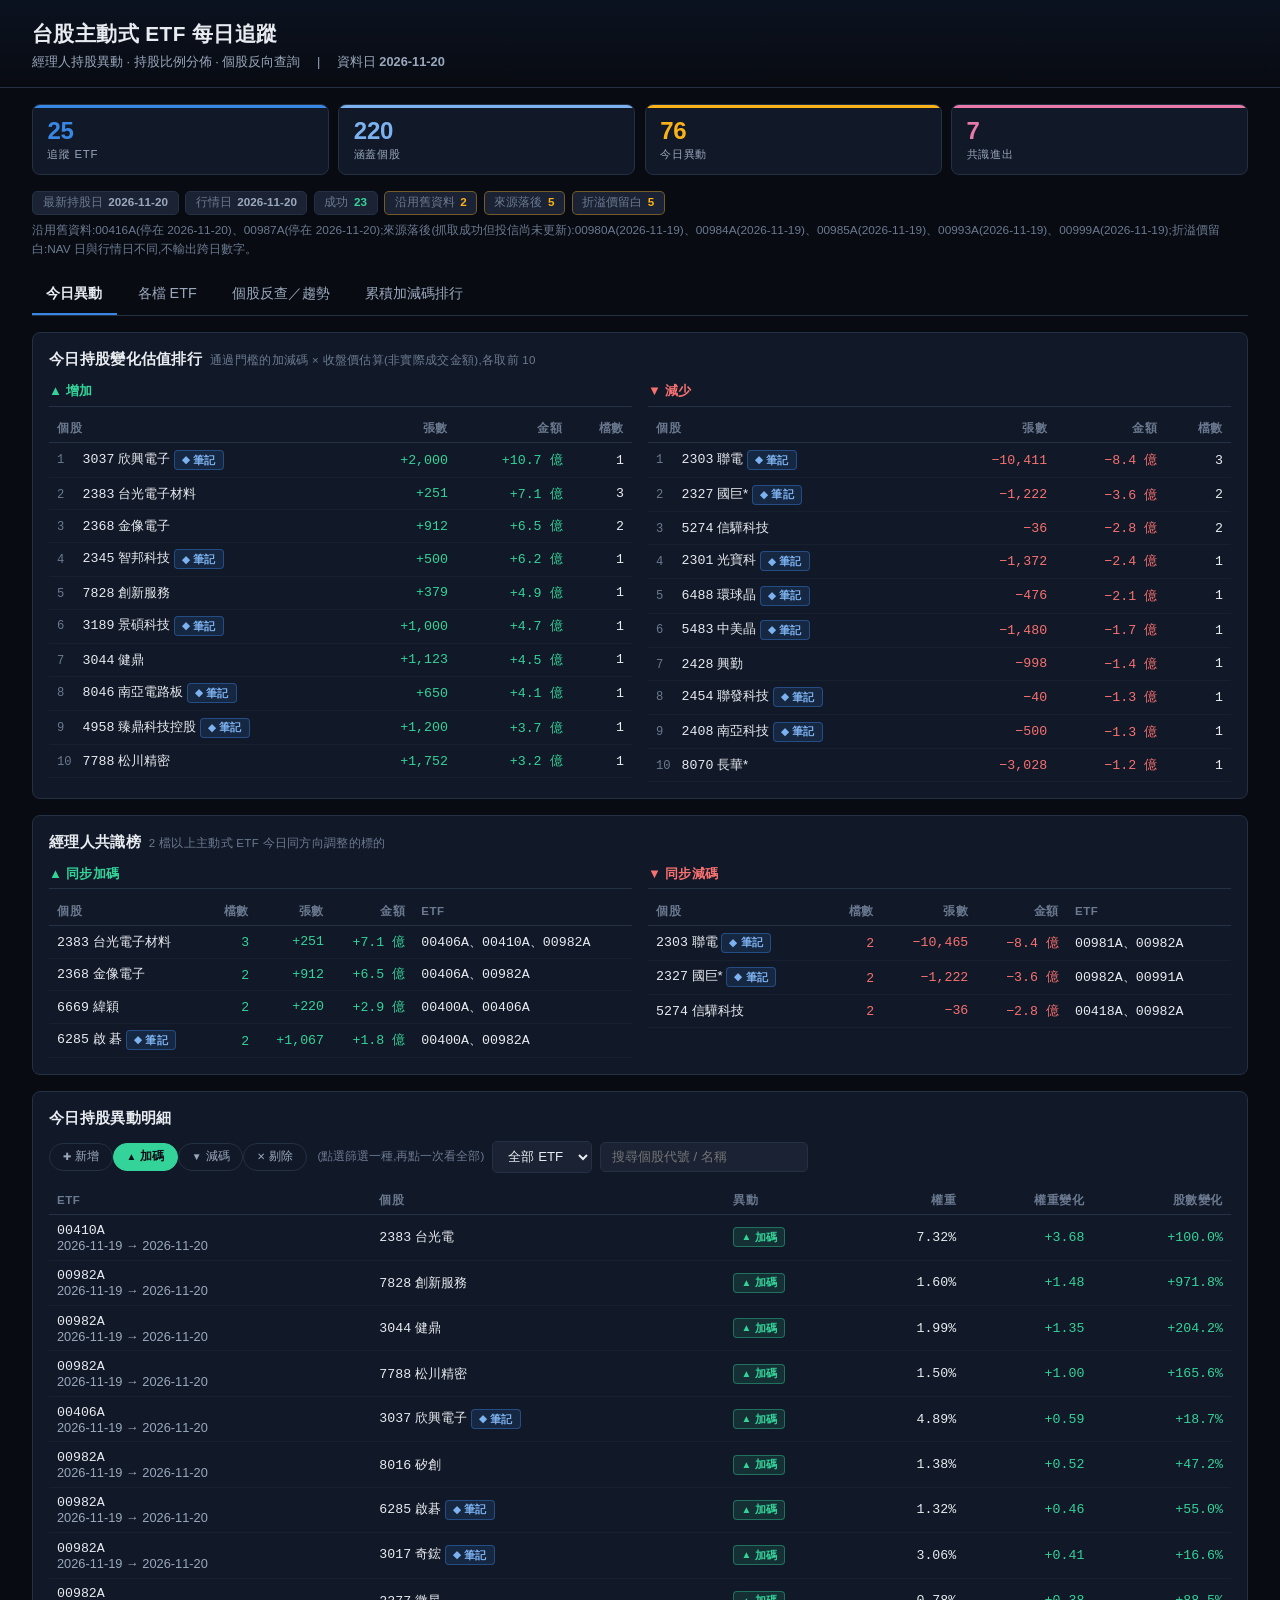
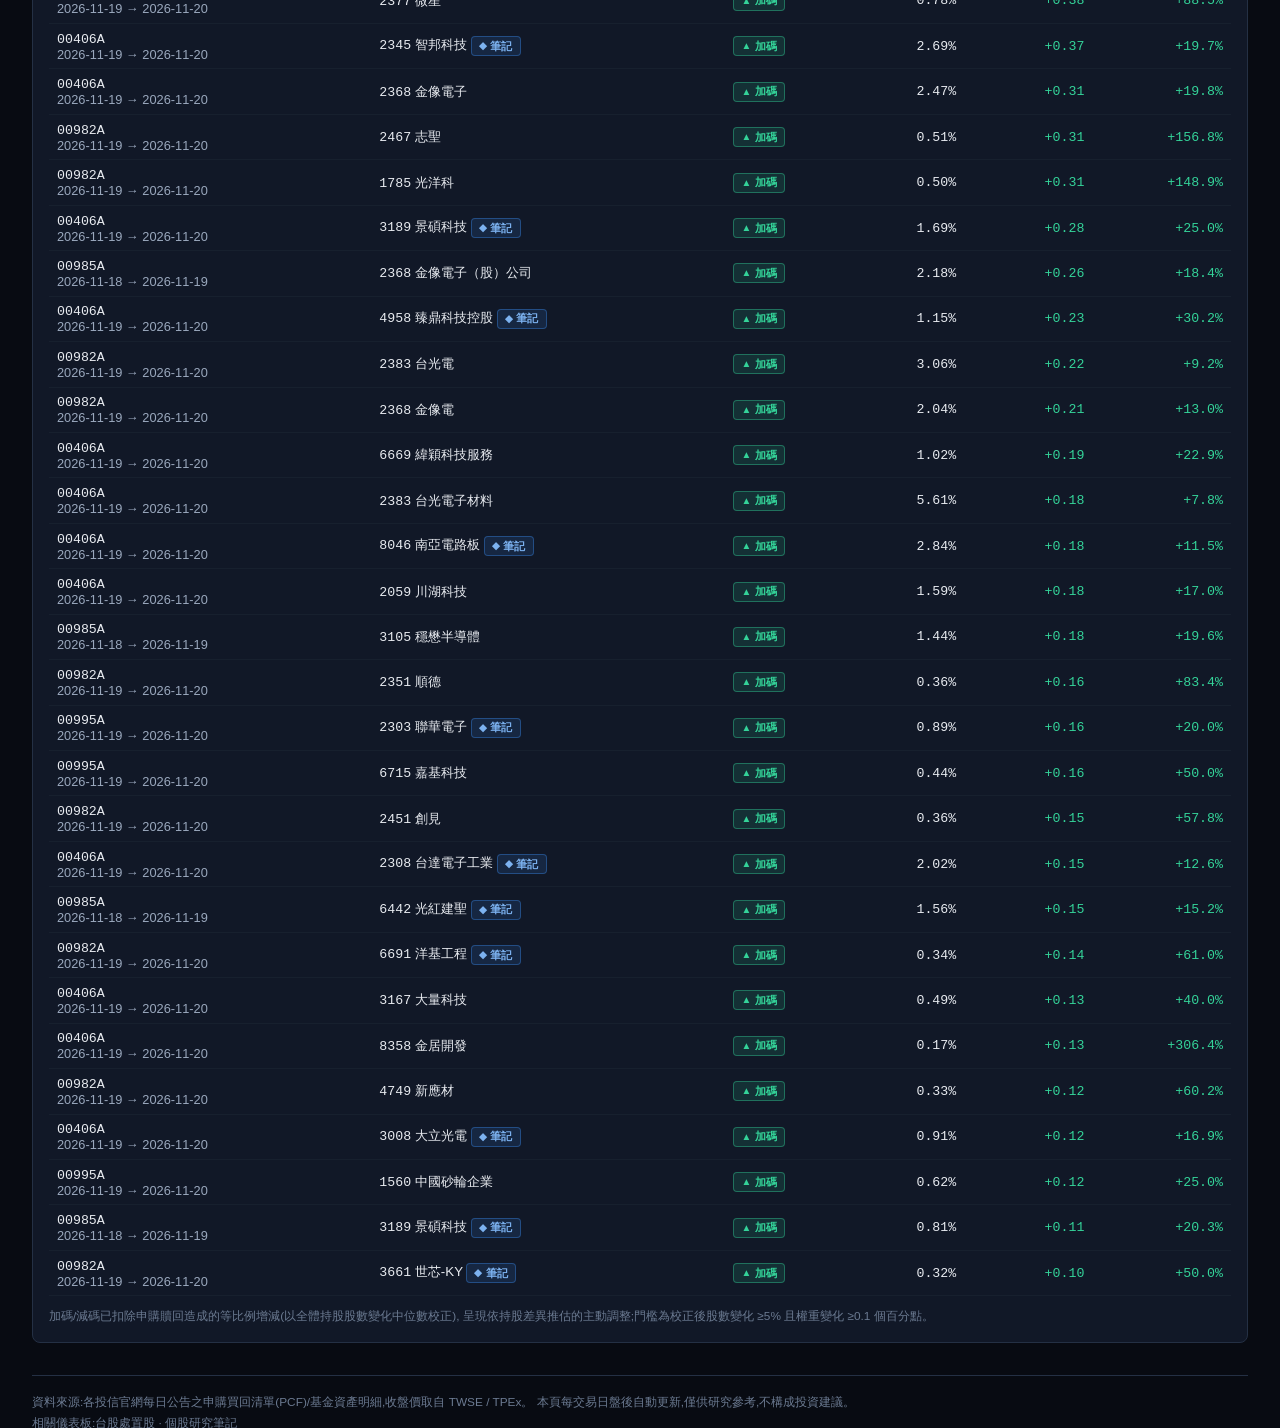
==== commit 8695706f: "sync: 上游 f5b237f + 推播狀態 2026/11/21 03:29" ====
--- a/index.html
+++ b/index.html
@@ -3,9 +3,9 @@
 <head>
 <meta charset="utf-8">
 <meta name="viewport" content="width=device-width,initial-scale=1">
-<meta name="build-id" content="54da9ada0671">
-<title>台股主動式ETF追蹤 | Updated 2026-11-19</title>
-<!-- AUTO:DATE:2026-11-19 -->
+<meta name="build-id" content="0681c7325aae">
+<title>台股主動式ETF追蹤 | Updated 2026-11-20</title>
+<!-- AUTO:DATE:2026-11-20 -->
 <style>
 *,*::before,*::after{box-sizing:border-box}
 body{margin:0;background:var(--bg);color:var(--ink);
@@ -210,17 +210,17 @@
 <body>
 <header><div class="wrap">
   <h1>台股主動式 ETF 每日追蹤</h1>
-  <div class="sub">經理人持股異動 · 持股比例分佈 · 個股反向查詢 　|　 資料日 <b>2026-11-19</b></div>
+  <div class="sub">經理人持股異動 · 持股比例分佈 · 個股反向查詢 　|　 資料日 <b>2026-11-20</b></div>
 </div></header>
 
 <div class="wrap">
   <div class="kpis">
     <div class="kpi k-etf"><div class="n">25</div><div class="l">追蹤 ETF</div></div>
     <div class="kpi k-stock"><div class="n">220</div><div class="l">涵蓋個股</div></div>
-    <div class="kpi k-move"><div class="n">109</div><div class="l">今日異動</div></div>
-    <div class="kpi k-cons"><div class="n">13</div><div class="l">共識進出</div></div>
+    <div class="kpi k-move"><div class="n">76</div><div class="l">今日異動</div></div>
+    <div class="kpi k-cons"><div class="n">7</div><div class="l">共識進出</div></div>
   </div>
-  <div class="health"><span class="hb">最新持股日 <b>2026-11-19</b></span><span class="hb">行情日 <b>2026-11-19</b></span><span class="hb ok">成功 <b>25</b></span><span class="hb warn">來源落後 <b>5</b></span><span class="hb warn">折溢價留白 <b>5</b></span></div><div class="note" style="margin-top:.4rem">來源落後(抓取成功但投信尚未更新):00980A(2026-11-18)、00984A(2026-11-18)、00985A(2026-11-18)、00993A(2026-11-18)、00999A(2026-11-18);折溢價留白:NAV 日與行情日不同,不輸出跨日數字。</div>
+  <div class="health"><span class="hb">最新持股日 <b>2026-11-20</b></span><span class="hb">行情日 <b>2026-11-20</b></span><span class="hb ok">成功 <b>23</b></span><span class="hb warn">沿用舊資料 <b>2</b></span><span class="hb warn">來源落後 <b>5</b></span><span class="hb warn">折溢價留白 <b>5</b></span></div><div class="note" style="margin-top:.4rem">沿用舊資料:00416A(停在 2026-11-20)、00987A(停在 2026-11-20);來源落後(抓取成功但投信尚未更新):00980A(2026-11-19)、00984A(2026-11-19)、00985A(2026-11-19)、00993A(2026-11-19)、00999A(2026-11-19);折溢價留白:NAV 日與行情日不同,不輸出跨日數字。</div>
 
   <nav>
     <button class="on">今日異動</button>
@@ -321,8 +321,8 @@
   </footer>
   <div class="visits" id="visits"></div>
 </div>
-<script>const DATA = {"build_id": "54da9ada0671", "consensus": {"decrease": [{"code": "2303", "etfs": ["00400A", "00982A"], "from_date": "2026-11-18", "name": "聯電", "shares_delta": -5865890.769236, "to_date": "2026-11-19"}, {"code": "2327", "etfs": ["00407A", "00408A", "00991A"], "from_date": "2026-11-18", "name": "國巨*", "shares_delta": -2621000.0, "to_date": "2026-11-19"}, {"code": "2408", "etfs": ["00407A", "00408A", "00410A", "00991A"], "from_date": "2026-11-18", "name": "南亞科", "shares_delta": -2585000.0, "to_date": "2026-11-19"}, {"code": "3090", "etfs": ["00400A", "00982A"], "from_date": "2026-11-18", "name": "日電貿", "shares_delta": -945995.193819, "to_date": "2026-11-19"}, {"code": "6669", "etfs": ["00408A", "00994A"], "from_date": "2026-11-18", "name": "緯穎", "shares_delta": -22285.0, "to_date": "2026-11-19"}], "increase": [{"code": "1476", "etfs": ["00401A", "00407A"], "from_date": "2026-11-18", "name": "儒鴻企業", "shares_delta": 148000, "to_date": "2026-11-19"}, {"code": "2368", "etfs": ["00407A", "00982A"], "from_date": "2026-11-18", "name": "金像電", "shares_delta": 470000, "to_date": "2026-11-19"}, {"code": "3044", "etfs": ["00407A", "00982A"], "from_date": "2026-11-18", "name": "健鼎", "shares_delta": 429000, "to_date": "2026-11-19"}, {"code": "3661", "etfs": ["00403A", "00416A", "00982A"], "from_date": "2026-11-18", "name": "世芯-KY", "shares_delta": 77000, "to_date": "2026-11-19"}, {"code": "3665", "etfs": ["00406A", "00407A"], "from_date": "2026-11-18", "name": "貿聯控股", "shares_delta": 222000, "to_date": "2026-11-19"}, {"code": "3702", "etfs": ["00400A", "00982A"], "from_date": "2026-11-18", "name": "大聯大", "shares_delta": 3662919, "to_date": "2026-11-19"}, {"code": "4904", "etfs": ["00408A", "00994A"], "from_date": "2026-11-18", "name": "遠傳", "shares_delta": 220000, "to_date": "2026-11-19"}, {"code": "6223", "etfs": ["00401A", "00410A"], "from_date": "2026-11-18", "name": "旺矽科技", "shares_delta": 8300, "to_date": "2026-11-19"}]}, "crosslinks": {"dispo": ["2466", "3441", "3491", "4174", "6108", "6140", "6697", "6751", "7717", "8084"], "notes": {"1503": "https://nctuwanglin.github.io/stock-research-notes/1503-shihlin-electric.html", "1513": "https://nctuwanglin.github.io/stock-research-notes/1513-chunghsin-electric.html", "1514": "https://nctuwanglin.github.io/stock-research-notes/1514-allis-electric.html", "1519": "https://nctuwanglin.github.io/stock-research-notes/1519-fortune-electric.html", "2301": "https://nctuwanglin.github.io/stock-research-notes/2301-liteon.html", "2303": "https://nctuwanglin.github.io/stock-research-notes/2303-umc.html", "2308": "https://nctuwanglin.github.io/stock-research-notes/2308-delta.html", "2313": "https://nctuwanglin.github.io/stock-research-notes/2313-unitech.html", "2317": "https://nctuwanglin.github.io/stock-research-notes/2317-honhai.html", "2324": "https://nctuwanglin.github.io/stock-research-notes/2324-compal.html", "2327": "https://nctuwanglin.github.io/stock-research-notes/2327-yageo.html", "2330": "https://nctuwanglin.github.io/stock-research-notes/2330-tsmc.html", "2337": "https://nctuwanglin.github.io/stock-research-notes/2337-macronix.html", "2344": "https://nctuwanglin.github.io/stock-research-notes/2344-winbond.html", "2345": "https://nctuwanglin.github.io/stock-research-notes/2345-accton.html", "2354": "https://nctuwanglin.github.io/stock-research-notes/2354-foxconntech.html", "2374": "https://nctuwanglin.github.io/stock-research-notes/2374-ability.html", "2382": "https://nctuwanglin.github.io/stock-research-notes/2382-quanta.html", "2404": "https://nctuwanglin.github.io/stock-research-notes/2404-uis.html", "2408": "https://nctuwanglin.github.io/stock-research-notes/2408-nanya.html", "2409": "https://nctuwanglin.github.io/stock-research-notes/2409-auo.html", "2449": "https://nctuwanglin.github.io/stock-research-notes/2449-kyec.html", "2454": "https://nctuwanglin.github.io/stock-research-notes/2454-mediatek-event.html", "2481": "https://nctuwanglin.github.io/stock-research-notes/2481-panjit.html", "2492": "https://nctuwanglin.github.io/stock-research-notes/2492-walsin.html", "2610": "https://nctuwanglin.github.io/stock-research-notes/2610-chinaairlines.html", "2618": "https://nctuwanglin.github.io/stock-research-notes/2618-evaair.html", "2634": "https://nctuwanglin.github.io/stock-research-notes/2634-aidc.html", "2646": "https://nctuwanglin.github.io/stock-research-notes/2646-starlux.html", "2881": "https://nctuwanglin.github.io/stock-research-notes/2881-fubon.html", "2882": "https://nctuwanglin.github.io/stock-research-notes/2882-cathay.html", "2883": "https://nctuwanglin.github.io/stock-research-notes/2883-kgi.html", "2885": "https://nctuwanglin.github.io/stock-research-notes/2885-yuanta.html", "2887": "https://nctuwanglin.github.io/stock-research-notes/2887-taishin.html", "2890": "https://nctuwanglin.github.io/stock-research-notes/2890-sinopac.html", "2891": "https://nctuwanglin.github.io/stock-research-notes/2891-ctbc.html", "3008": "https://nctuwanglin.github.io/stock-research-notes/3008-largan.html", "3017": "https://nctuwanglin.github.io/stock-research-notes/3017-avc.html", "3026": "https://nctuwanglin.github.io/stock-research-notes/3026-holystone.html", "3030": "https://nctuwanglin.github.io/stock-research-notes/3030-test-research.html", "3037": "https://nctuwanglin.github.io/stock-research-notes/3037-unimicron.html", "3081": "https://nctuwanglin.github.io/stock-research-notes/3081-unia.html", "3189": "https://nctuwanglin.github.io/stock-research-notes/3189-kinsus.html", "3211": "https://nctuwanglin.github.io/stock-research-notes/3211-simplo.html", "3231": "https://nctuwanglin.github.io/stock-research-notes/3231-wistron.html", "3324": "https://nctuwanglin.github.io/stock-research-notes/3324-auras.html", "3443": "https://nctuwanglin.github.io/stock-research-notes/3443-guc.html", "3481": "https://nctuwanglin.github.io/stock-research-notes/3481-innolux.html", "3491": "https://nctuwanglin.github.io/stock-research-notes/3491-gsat.html", "3532": "https://nctuwanglin.github.io/stock-research-notes/3532-formosasumco.html", "3653": "https://nctuwanglin.github.io/stock-research-notes/3653-chaunchoung.html", "3661": "https://nctuwanglin.github.io/stock-research-notes/3661-alchip.html", "3665": "https://nctuwanglin.github.io/stock-research-notes/3665-bizlink.html", "3675": "https://nctuwanglin.github.io/stock-research-notes/3675-eris.html", "3711": "https://nctuwanglin.github.io/stock-research-notes/3711-ase.html", "4931": "https://nctuwanglin.github.io/stock-research-notes/4931-stl.html", "4958": "https://nctuwanglin.github.io/stock-research-notes/4958-zdt.html", "5347": "https://nctuwanglin.github.io/stock-research-notes/5347-vis.html", "5425": "https://nctuwanglin.github.io/stock-research-notes/5425-tsc.html", "5483": "https://nctuwanglin.github.io/stock-research-notes/5483-sas.html", "5536": "https://nctuwanglin.github.io/stock-research-notes/5536-acter.html", "6139": "https://nctuwanglin.github.io/stock-research-notes/6139-lk.html", "6182": "https://nctuwanglin.github.io/stock-research-notes/6182-waferworks.html", "6196": "https://nctuwanglin.github.io/stock-research-notes/6196-marketech.html", "6239": "https://nctuwanglin.github.io/stock-research-notes/6239-powertech.html", "6285": "https://nctuwanglin.github.io/stock-research-notes/6285-wnc.html", "6442": "https://nctuwanglin.github.io/stock-research-notes/6442-guansheng.html", "6488": "https://nctuwanglin.github.io/stock-research-notes/6488-globalwafers.html", "6691": "https://nctuwanglin.github.io/stock-research-notes/6691-yankey.html", "6757": "https://nctuwanglin.github.io/stock-research-notes/6757-tigerair.html", "6770": "https://nctuwanglin.github.io/stock-research-notes/6770-psmc.html", "6781": "https://nctuwanglin.github.io/stock-research-notes/6781-aes.html", "6805": "https://nctuwanglin.github.io/stock-research-notes/6805-fositek.html", "8027": "https://nctuwanglin.github.io/stock-research-notes/8027-eandr.html", "8033": "https://nctuwanglin.github.io/stock-research-notes/8033-thundertiger.html", "8046": "https://nctuwanglin.github.io/stock-research-notes/8046-nanya-pcb.html", "8150": "https://nctuwanglin.github.io/stock-research-notes/8150-chipmos.html", "8299": "https://nctuwanglin.github.io/stock-research-notes/8299-phison.html"}}, "etfs": {"00400A": {"close": 10.56, "data_date": "2026-11-19", "events": [{"adjusted_shares_delta": -28396, "code": "3406", "common_holdings_count": 46, "daily_comparable": true, "from_date": "2026-11-18", "method": "median-v1", "name": "玉晶光", "prev_shares": 347281, "prev_weight": 0.99, "quality": "ok", "scale": 1.000254, "shares": 318973, "shares_delta": -28308, "shares_delta_pct": -8.17, "to_date": "2026-11-19", "type": "DECREASE", "weight": 0.88, "weight_delta": -0.11}, {"adjusted_shares_delta": 299344, "code": "3596", "common_holdings_count": 46, "daily_comparable": true, "from_date": "2026-11-18", "method": "median-v1", "name": "智  易", "quality": "ok", "scale": 1.000253772218246, "shares": 299344, "shares_delta": 299344, "to_date": "2026-11-19", "type": "ADD", "weight": 0.15}, {"adjusted_shares_delta": 1697919, "code": "3702", "common_holdings_count": 46, "daily_comparable": true, "from_date": "2026-11-18", "method": "median-v1", "name": "大聯大", "quality": "ok", "scale": 1.000253772218246, "shares": 1697919, "shares_delta": 1697919, "to_date": "2026-11-19", "type": "ADD", "weight": 0.52}, {"adjusted_shares_delta": -4192890.769236, "code": "2303", "common_holdings_count": 46, "daily_comparable": true, "from_date": "2026-11-18", "method": "median-v1", "name": "聯電", "prev_shares": 4191827, "prev_weight": 1.4, "quality": "ok", "scale": 1.000253772218246, "shares_delta": -4191827, "to_date": "2026-11-19", "type": "REMOVE"}, {"adjusted_shares_delta": -591995.193819, "code": "3090", "common_holdings_count": 46, "daily_comparable": true, "from_date": "2026-11-18", "method": "median-v1", "name": "日電貿", "prev_shares": 591845, "prev_weight": 0.25, "quality": "ok", "scale": 1.000253772218246, "shares_delta": -591845, "to_date": "2026-11-19", "type": "REMOVE"}], "holders": 147417.0, "holdings": [{"code": "1215", "name": "卜蜂", "shares": 201198, "weight": 0.08}, {"code": "1303", "name": "南亞", "shares": 2007078, "weight": 1.76}, {"code": "1476", "name": "儒鴻", "shares": 68702, "weight": 0.1}, {"code": "2059", "name": "川湖", "shares": 161940, "weight": 3.74}, {"code": "2308", "name": "台達電", "shares": 476006, "weight": 1.82}, {"code": "2313", "name": "華通", "shares": 1109045, "weight": 0.72}, {"code": "2330", "name": "台積電", "shares": 1639032, "weight": 13.23}, {"code": "2345", "name": "智邦", "shares": 250271, "weight": 1.31}, {"code": "2360", "name": "致茂", "shares": 201198, "weight": 0.79}, {"code": "2368", "name": "金像電", "shares": 736092, "weight": 2.23}, {"code": "2383", "name": "台光電", "shares": 426933, "weight": 5.13}, {"code": "2454", "name": "聯發科", "shares": 549615, "weight": 7.84}, {"code": "2603", "name": "長榮", "shares": 2934553, "weight": 2.78}, {"code": "2637", "name": "慧洋-KY", "shares": 284622, "weight": 0.1}, {"code": "2891", "name": "中信金", "shares": 6546312, "weight": 1.84}, {"code": "3008", "name": "大立光", "shares": 73609, "weight": 1.16}, {"code": "3017", "name": "奇鋐", "shares": 529986, "weight": 4.99}, {"code": "3023", "name": "信邦", "shares": 898032, "weight": 0.93}, {"code": "3036", "name": "文曄", "shares": 2208276, "weight": 1.46}, {"code": "3037", "name": "欣興", "shares": 1069787, "weight": 2.45}, {"code": "3044", "name": "健鼎", "shares": 2487991, "weight": 4.14}, {"code": "3081", "name": "聯  亞", "shares": 127589, "weight": 0.73}, {"code": "3167", "name": "大  量", "shares": 112867, "weight": 0.25}, {"code": "3231", "name": "緯創", "shares": 1614495, "weight": 0.97}, {"code": "3293", "name": "鈊  象", "shares": 132497, "weight": 0.4}, {"code": "3406", "name": "玉晶光", "shares": 318973, "weight": 0.88}, {"code": "3443", "name": "創意", "shares": 137404, "weight": 3.13}, {"code": "3529", "name": "力旺", "shares": 142311, "weight": 1.1}, {"code": "3533", "name": "Lotes Co Ltd", "shares": 294437, "weight": 1.81}, {"code": "3596", "name": "智  易", "shares": 299344, "weight": 0.15}, {"code": "3653", "name": "健策", "shares": 201198, "weight": 3.21}, {"code": "3661", "name": "世芯-KY", "shares": 191384, "weight": 2.65}, {"code": "3665", "name": "貿聯-KY", "shares": 225735, "weight": 1.26}, {"code": "3702", "name": "大聯大", "shares": 1697919, "weight": 0.52}, {"code": "3711", "name": "日月光投控", "shares": 466192, "weight": 0.9}, {"code": "4958", "name": "臻鼎-KY", "shares": 255179, "weight": 0.34}, {"code": "5274", "name": "信  驊", "shares": 78516, "weight": 2.56}, {"code": "5434", "name": "崇越", "shares": 201198, "weight": 0.33}, {"code": "6121", "name": "新  普", "shares": 176662, "weight": 0.19}, {"code": "6147", "name": "頎邦", "shares": 1290615, "weight": 0.64}, {"code": "6187", "name": "萬  潤", "shares": 289530, "weight": 0.77}, {"code": "6223", "name": "旺矽", "shares": 206106, "weight": 3.16}, {"code": "6271", "name": "同欣電", "shares": 338602, "weight": 0.23}, {"code": "6278", "name": "台表科", "shares": 3371301, "weight": 2.19}, {"code": "6488", "name": "環球晶", "shares": 628132, "weight": 1.18}, {"code": "7750", "name": "新  代", "shares": 73609, "weight": 0.33}, {"code": "7769", "name": "鴻  勁", "shares": 58887, "weight": 0.74}, {"code": "9939", "name": "宏全", "shares": 181569, "weight": 0.08}], "issuer": "國泰", "name": "主動國泰動能高息", "nav": 10.62, "nav_date": "2026-11-19", "premium_note": null, "premium_pct": -0.56, "quote_date": "2026-11-19", "scale": 26054876744.0, "status": "ok"}, "00401A": {"close": 10.84, "data_date": "2026-11-19", "events": [{"adjusted_shares_delta": 3690, "code": "2454", "common_holdings_count": 58, "daily_comparable": true, "from_date": "2026-11-18", "method": "median-v1", "name": "聯發科技", "prev_shares": 55110, "prev_weight": 5.53, "quality": "ok", "scale": 1.0, "shares": 58800, "shares_delta": 3690, "shares_delta_pct": 6.7, "to_date": "2026-11-19", "type": "INCREASE", "weight": 5.76, "weight_delta": 0.23}, {"adjusted_shares_delta": 38000, "code": "1476", "common_holdings_count": 58, "daily_comparable": true, "from_date": "2026-11-18", "method": "median-v1", "name": "儒鴻企業", "prev_shares": 214000, "prev_weight": 2.09, "quality": "ok", "scale": 1.0, "shares": 252000, "shares_delta": 38000, "shares_delta_pct": 17.76, "to_date": "2026-11-19", "type": "INCREASE", "weight": 2.55, "weight_delta": 0.46}, {"adjusted_shares_delta": 65000, "code": "1477", "common_holdings_count": 58, "daily_comparable": true, "from_date": "2026-11-18", "method": "median-v1", "name": "聚陽實業", "prev_shares": 319600, "prev_weight": 1.82, "quality": "ok", "scale": 1.0, "shares": 384600, "shares_delta": 65000, "shares_delta_pct": 20.34, "to_date": "2026-11-19", "type": "INCREASE", "weight": 2.27, "weight_delta": 0.45}, {"adjusted_shares_delta": 3300, "code": "6223", "common_holdings_count": 58, "daily_comparable": true, "from_date": "2026-11-18", "method": "median-v1", "name": "旺矽科技", "prev_shares": 17500, "prev_weight": 1.96, "quality": "ok", "scale": 1.0, "shares": 20800, "shares_delta": 3300, "shares_delta_pct": 18.86, "to_date": "2026-11-19", "type": "INCREASE", "weight": 2.16, "weight_delta": 0.2}], "holders": null, "holdings": [{"code": "2330", "name": "台灣積體電路製造", "shares": 369823, "weight": 20.44}, {"code": "2454", "name": "聯發科技", "shares": 58800, "weight": 5.76}, {"code": "3711", "name": "日月光", "shares": 273000, "weight": 3.62}, {"code": "1476", "name": "儒鴻企業", "shares": 252000, "weight": 2.55}, {"code": "2891", "name": "中國信託金融控股", "shares": 1257000, "weight": 2.42}, {"code": "2886", "name": "兆豐金融控股", "shares": 1625000, "weight": 2.28}, {"code": "1477", "name": "聚陽實業", "shares": 384600, "weight": 2.27}, {"code": "2303", "name": "聯華電子", "shares": 956000, "weight": 2.22}, {"code": "6223", "name": "旺矽科技", "shares": 20800, "weight": 2.16}, {"code": "2603", "name": "長榮海運", "shares": 332000, "weight": 2.16}, {"code": "2881", "name": "富邦金融控股", "shares": 519000, "weight": 2.02}, {"code": "3443", "name": "創意電子", "shares": 12000, "weight": 1.89}, {"code": "3231", "name": "緯創", "shares": 453000, "weight": 1.86}, {"code": "2382", "name": "廣達電腦", "shares": 254000, "weight": 1.75}, {"code": "2884", "name": "玉山金融控股", "shares": 1524000, "weight": 1.62}, {"code": "3491", "name": "昇達科技", "shares": 44960, "weight": 1.61}, {"code": "2357", "name": "華碩電腦", "shares": 75000, "weight": 1.58}, {"code": "3008", "name": "大立光電", "shares": 14500, "weight": 1.52}, {"code": "2890", "name": "永豐金融控股", "shares": 1443000, "weight": 1.48}, {"code": "2059", "name": "川湖科技", "shares": 9191, "weight": 1.44}, {"code": "2883", "name": "凱基金", "shares": 1703000, "weight": 1.43}, {"code": "2308", "name": "台達電子工業", "shares": 53590, "weight": 1.41}, {"code": "2455", "name": "全新光電科技", "shares": 167000, "weight": 1.29}, {"code": "6669", "name": "緯穎", "shares": 34583, "weight": 1.28}, {"code": "2360", "name": "致茂電子", "shares": 45600, "weight": 1.24}, {"code": "7828", "name": "創新服務", "shares": 37270, "weight": 1.16}, {"code": "6285", "name": "啟碁科技", "shares": 223000, "weight": 1.12}, {"code": "6187", "name": "萬潤科技", "shares": 61000, "weight": 1.11}, {"code": "2313", "name": "華通電腦", "shares": 241356, "weight": 1.07}, {"code": "2379", "name": "瑞昱半導體", "shares": 56000, "weight": 1.07}, {"code": "3653", "name": "健策精密工業", "shares": 9300, "weight": 1.01}, {"code": "8464", "name": "億豐綜合工業", "shares": 105000, "weight": 1.0}, {"code": "2882", "name": "國泰金融控股", "shares": 366000, "weight": 1.0}, {"code": "6531", "name": "愛普", "shares": 69000, "weight": 0.97}, {"code": "2412", "name": "中華電信", "shares": 221000, "weight": 0.97}, {"code": "1303", "name": "南亞塑膠工業", "shares": 159000, "weight": 0.96}, {"code": "2887", "name": "台新新光金", "shares": 1009160, "weight": 0.95}, {"code": "5274", "name": "信驊科技", "shares": 4102, "weight": 0.94}, {"code": "5347", "name": "世界先進積體電路", "shares": 303000, "weight": 0.93}, {"code": "4958", "name": "臻鼎-KY", "shares": 100000, "weight": 0.91}, {"code": "6147", "name": "頎邦科技", "shares": 253000, "weight": 0.86}, {"code": "4904", "name": "遠傳電信", "shares": 278000, "weight": 0.79}, {"code": "2383", "name": "台光電子材料", "shares": 7910, "weight": 0.65}, {"code": "6515", "name": "穎崴", "shares": 7200, "weight": 0.61}, {"code": "7856", "name": "漢測", "shares": 11700, "weight": 0.58}, {"code": "5904", "name": "寶雅國際", "shares": 295000, "weight": 0.56}, {"code": "2317", "name": "鴻海精密工業", "shares": 90000, "weight": 0.52}, {"code": "7769", "name": "鴻勁", "shares": 6000, "weight": 0.51}, {"code": "3131", "name": "弘塑科技", "shares": 11660, "weight": 0.45}, {"code": "3037", "name": "欣興電子", "shares": 26600, "weight": 0.42}, {"code": "2327", "name": "國巨", "shares": 44000, "weight": 0.37}, {"code": "1216", "name": "統一企業", "shares": 141000, "weight": 0.29}, {"code": "4938", "name": "和碩聯合科技", "shares": 130000, "weight": 0.28}, {"code": "2912", "name": "統一超商", "shares": 46000, "weight": 0.25}, {"code": "3034", "name": "聯詠科技", "shares": 15000, "weight": 0.17}, {"code": "5871", "name": "中租-KY", "shares": 49920, "weight": 0.13}, {"code": "2345", "name": "智邦科技", "shares": 2523, "weight": 0.09}, {"code": "2885", "name": "元大金融控股", "shares": 10040, "weight": 0.02}], "issuer": "摩根", "name": "主動摩根台灣鑫收", "nav": 11.44, "nav_date": "2026-11-19", "premium_note": null, "premium_pct": -5.24, "quote_date": "2026-11-19", "scale": 3929601634.0, "status": "ok"}, "00403A": {"close": 7.54, "data_date": "2026-11-19", "events": [{"adjusted_shares_delta": 49000, "code": "3661", "common_holdings_count": 50, "daily_comparable": true, "from_date": "2026-11-18", "method": "median-v1", "name": "世芯-KY", "prev_shares": 71000, "prev_weight": 0.25, "quality": "ok", "scale": 1.0, "shares": 120000, "shares_delta": 49000, "shares_delta_pct": 69.01, "to_date": "2026-11-19", "type": "INCREASE", "weight": 0.41, "weight_delta": 0.16}], "holders": 816282.0, "holdings": [{"code": "2330", "name": "台積電", "shares": 8300000, "weight": 16.66}, {"code": "2454", "name": "聯發科", "shares": 1950000, "weight": 6.93}, {"code": "3017", "name": "奇鋐", "shares": 2550000, "weight": 5.96}, {"code": "3443", "name": "創意", "shares": 780000, "weight": 4.47}, {"code": "3037", "name": "欣興", "shares": 7200000, "weight": 4.1}, {"code": "3653", "name": "健策", "shares": 1030000, "weight": 4.05}, {"code": "2383", "name": "台光電", "shares": 1200000, "weight": 3.58}, {"code": "6223", "name": "旺矽", "shares": 930000, "weight": 3.52}, {"code": "1303", "name": "南亞", "shares": 15100000, "weight": 3.3}, {"code": "2327", "name": "國巨*", "shares": 8800000, "weight": 2.71}, {"code": "6669", "name": "緯穎", "shares": 1910956, "weight": 2.58}, {"code": "3189", "name": "景碩", "shares": 4450000, "weight": 2.22}, {"code": "2308", "name": "台達電", "shares": 2170000, "weight": 2.07}, {"code": "3665", "name": "貿聯-KY", "shares": 1460000, "weight": 2.01}, {"code": "8046", "name": "南電", "shares": 3010000, "weight": 2.01}, {"code": "8996", "name": "高力", "shares": 1880000, "weight": 1.84}, {"code": "2345", "name": "智邦", "shares": 1260000, "weight": 1.63}, {"code": "3711", "name": "日月光投控", "shares": 3300000, "weight": 1.59}, {"code": "5274", "name": "信驊", "shares": 180500, "weight": 1.51}, {"code": "3008", "name": "大立光", "shares": 375000, "weight": 1.43}, {"code": "2408", "name": "南亞科", "shares": 2800000, "weight": 0.79}, {"code": "2368", "name": "金像電", "shares": 1030000, "weight": 0.78}, {"code": "2882", "name": "國泰金", "shares": 6800000, "weight": 0.67}, {"code": "2449", "name": "京元電子", "shares": 4000000, "weight": 0.67}, {"code": "2317", "name": "鴻海", "shares": 3200000, "weight": 0.67}, {"code": "2059", "name": "川湖", "shares": 100000, "weight": 0.57}, {"code": "6805", "name": "富世達", "shares": 370000, "weight": 0.56}, {"code": "1560", "name": "中砂", "shares": 800000, "weight": 0.44}, {"code": "3661", "name": "世芯-KY", "shares": 120000, "weight": 0.41}, {"code": "3450", "name": "聯鈞", "shares": 1500000, "weight": 0.41}, {"code": "2313", "name": "華通", "shares": 2000000, "weight": 0.32}, {"code": "6515", "name": "穎崴", "shares": 90000, "weight": 0.28}, {"code": "6442", "name": "光聖", "shares": 255000, "weight": 0.23}, {"code": "3044", "name": "健鼎", "shares": 450000, "weight": 0.19}, {"code": "3583", "name": "辛耘", "shares": 480000, "weight": 0.18}, {"code": "6488", "name": "環球晶", "shares": 300000, "weight": 0.14}, {"code": "2883", "name": "凱基金", "shares": 4000000, "weight": 0.12}, {"code": "2379", "name": "瑞昱", "shares": 100000, "weight": 0.07}, {"code": "6285", "name": "啟碁", "shares": 350000, "weight": 0.06}, {"code": "2455", "name": "全新", "shares": 200000, "weight": 0.06}, {"code": "1717", "name": "長興", "shares": 900000, "weight": 0.05}, {"code": "2301", "name": "光寶科", "shares": 250000, "weight": 0.05}, {"code": "3264", "name": "欣銓", "shares": 1000, "weight": 0.0}, {"code": "8358", "name": "金居", "shares": 1000, "weight": 0.0}, {"code": "8299", "name": "群聯", "shares": 1000, "weight": 0.0}, {"code": "6196", "name": "帆宣", "shares": 1000, "weight": 0.0}, {"code": "6239", "name": "力成", "shares": 1000, "weight": 0.0}, {"code": "2049", "name": "上銀", "shares": 1000, "weight": 0.0}, {"code": "2303", "name": "聯電", "shares": 1000, "weight": 0.0}, {"code": "2481", "name": "強茂", "shares": 1000, "weight": 0.0}], "issuer": "統一", "name": "主動統一升級50", "nav": 7.55, "nav_date": "2026-11-19", "premium_note": null, "premium_pct": -0.13, "quote_date": "2026-11-19", "scale": 104636951654.0, "status": "ok"}, "00404A": {"close": 7.48, "data_date": "2026-11-19", "events": [], "holders": null, "holdings": [{"code": "2357", "name": "華碩電腦", "shares": 50000, "weight": 1.209425981}, {"code": "6669", "name": "緯穎", "shares": 24000, "weight": 1.02317438}, {"code": "3374", "name": "精材科技股份有限公司", "shares": 10000, "weight": 0.107336556}, {"code": "6196", "name": "帆宣系統科技股份有限公司", "shares": 177000, "weight": 1.693816204}, {"code": "8081", "name": "致新科技", "shares": 119000, "weight": 0.764583987}, {"code": "3653", "name": "健策精密工業", "shares": 8000, "weight": 0.995357582}, {"code": "3443", "name": "創意電子", "shares": 9000, "weight": 1.632725074}, {"code": "6505", "name": "台塑石化", "shares": 187000, "weight": 0.476637803}, {"code": "2603", "name": "長榮海運", "shares": 194000, "weight": 1.448831854}, {"code": "2454", "name": "聯發科技", "shares": 64500, "weight": 7.254741747}, {"code": "4961", "name": "天鈺科技", "shares": 114000, "weight": 0.591137184}, {"code": "6257", "name": "矽格股份有限公司", "shares": 151000, "weight": 0.648312797}, {"code": "2377", "name": "微星科技", "shares": 106000, "weight": 0.399019867}, {"code": "2395", "name": "研華", "shares": 111000, "weight": 1.859311032}, {"code": "3036", "name": "文曄科技", "shares": 206000, "weight": 1.074423806}, {"code": "8016", "name": "矽創電子", "shares": 258000, "weight": 1.872191419}, {"code": "2382", "name": "廣達電腦", "shares": 55000, "weight": 0.43652719}, {"code": "3017", "name": "奇鋐科技", "shares": 16000, "weight": 1.182818609}, {"code": "2383", "name": "台光電子材料", "shares": 26000, "weight": 2.45271589}, {"code": "2379", "name": "瑞昱半導體", "shares": 101000, "weight": 2.217059237}, {"code": "6957", "name": "裕慶金屬股份有限公司", "shares": 6000, "weight": 0.06422052}, {"code": "8299", "name": "群聯電子", "shares": 27000, "weight": 1.187807492}, {"code": "3037", "name": "欣興電子", "shares": 15000, "weight": 0.270306707}, {"code": "2006", "name": "東和鋼鐵企業", "shares": 552000, "weight": 1.366917432}, {"code": "1303", "name": "南亞塑膠工業", "shares": 93000, "weight": 0.64252267}, {"code": "2347", "name": "聯強國際", "shares": 733000, "weight": 1.646690921}, {"code": "2882", "name": "國泰金融控股", "shares": 989000, "weight": 3.094966439}, {"code": "5274", "name": "信驊科技", "shares": 7440, "weight": 1.963841719}, {"code": "7769", "name": "鴻勁精密股份有限公司", "shares": 11000, "weight": 1.067620785}, {"code": "6223", "name": "旺矽科技", "shares": 6500, "weight": 0.77728296}, {"code": "3711", "name": "日月光", "shares": 226000, "weight": 3.443961424}, {"code": "2317", "name": "鴻海精密工業", "shares": 71000, "weight": 0.473354211}, {"code": "6691", "name": "洋基工程股份有限公司", "shares": 86000, "weight": 1.253328144}, {"code": "2303", "name": "聯華電子", "shares": 443000, "weight": 1.18138544}, {"code": "6491", "name": "晶碩光學", "shares": 86000, "weight": 0.952997437}, {"code": "3034", "name": "聯詠科技", "shares": 161000, "weight": 2.124855624}, {"code": "3264", "name": "欣銓科技", "shares": 84000, "weight": 0.383508979}, {"code": "3293", "name": "鈊象電子", "shares": 82000, "weight": 1.963624023}, {"code": "2885", "name": "元大金融控股", "shares": 1645960, "weight": 3.145253525}, {"code": "2301", "name": "光寶科技", "shares": 82000, "weight": 0.479749051}, {"code": "5904", "name": "寶雅國際", "shares": 217000, "weight": 0.474370129}, {"code": "5434", "name": "崇越科技股份有限公司", "shares": 131000, "weight": 1.713076313}, {"code": "3014", "name": "聯陽半導體股份有限公司", "shares": 320000, "weight": 1.165886646}, {"code": "2360", "name": "致茂電子", "shares": 13000, "weight": 0.404855347}, {"code": "2851", "name": "中央再保險股份有限公司", "shares": 833000, "weight": 1.100641138}, {"code": "2330", "name": "台灣積體電路製造", "shares": 356000, "weight": 22.60417159}, {"code": "2887", "name": "台新新光金融控股股份有限公司", "shares": 1643150, "weight": 1.773636958}, {"code": "2637", "name": "慧洋海運股份有限公司", "shares": 403000, "weight": 1.100302498}, {"code": "6206", "name": "飛捷科技股份有限公司", "shares": 221000, "weight": 0.73502864}, {"code": "2890", "name": "永豐金融控股", "shares": 977305, "weight": 1.155384746}], "issuer": "聯博", "name": "主動聯博動能50", "nav": 7.49, "nav_date": "2026-11-19", "premium_note": null, "premium_pct": -0.13, "quote_date": "2026-11-19", "scale": 3307354119.0, "status": "ok"}, "00405A": {"close": 6.09, "data_date": "2026-11-19", "events": [], "holders": 131210.0, "holdings": [{"code": "2454", "name": "聯發科", "shares": 350000, "weight": 7.5875}, {"code": "6223", "name": "旺矽", "shares": 323000, "weight": 7.4446}, {"code": "2330", "name": "台積電", "shares": 589000, "weight": 7.2082}, {"code": "3653", "name": "健策", "shares": 260000, "weight": 6.2349}, {"code": "3665", "name": "貿聯-KY", "shares": 665000, "weight": 5.5805}, {"code": "8046", "name": "南電", "shares": 1299000, "weight": 5.2839}, {"code": "5274", "name": "信驊", "shares": 103300, "weight": 5.2554}, {"code": "2368", "name": "金像電", "shares": 1127000, "weight": 5.1885}, {"code": "2345", "name": "智邦", "shares": 609000, "weight": 4.7912}, {"code": "3017", "name": "奇鋐", "shares": 278000, "weight": 3.9611}, {"code": "2383", "name": "台光電", "shares": 212000, "weight": 3.8546}, {"code": "3037", "name": "欣興", "shares": 1030000, "weight": 3.5774}, {"code": "6531", "name": "愛普*", "shares": 1030000, "weight": 3.2173}, {"code": "3443", "name": "創意", "shares": 73000, "weight": 2.5525}, {"code": "3711", "name": "日月光投控", "shares": 833000, "weight": 2.4466}, {"code": "8996", "name": "高力", "shares": 400000, "weight": 2.3893}, {"code": "7769", "name": "鴻勁", "shares": 120000, "weight": 2.2448}, {"code": "6415", "name": "矽力*-KY", "shares": 1050000, "weight": 1.8846}, {"code": "2059", "name": "川湖", "shares": 50000, "weight": 1.7308}, {"code": "6805", "name": "富世達", "shares": 171000, "weight": 1.5794}, {"code": "6274", "name": "台燿", "shares": 306000, "weight": 1.234}, {"code": "6669", "name": "緯穎", "shares": 99139, "weight": 0.8146}, {"code": "6187", "name": "萬潤", "shares": 148000, "weight": 0.5985}, {"code": "2308", "name": "台達電", "shares": 94000, "weight": 0.5477}, {"code": "6515", "name": "穎崴", "shares": 23000, "weight": 0.4295}, {"code": "3189", "name": "景碩", "shares": 50000, "weight": 0.1521}, {"code": "5347", "name": "世界", "shares": 211000, "weight": 0.1432}, {"code": "6285", "name": "啟碁", "shares": 100000, "weight": 0.1113}, {"code": "2449", "name": "京元電子", "shares": 42650, "weight": 0.0434}, {"code": "3264", "name": "欣銓", "shares": 34000, "weight": 0.0299}, {"code": "3008", "name": "大立光", "shares": 1000, "weight": 0.0231}, {"code": "3661", "name": "世芯-KY", "shares": 1000, "weight": 0.0209}, {"code": "8021", "name": "尖點", "shares": 10217, "weight": 0.0163}, {"code": "2395", "name": "研華", "shares": 5000, "weight": 0.0161}, {"code": "2303", "name": "聯電", "shares": 28000, "weight": 0.0143}, {"code": "6446", "name": "藥華藥", "shares": 2000, "weight": 0.014}, {"code": "6278", "name": "台表科", "shares": 10000, "weight": 0.0098}, {"code": "3533", "name": "嘉澤", "shares": 1000, "weight": 0.0092}, {"code": "3450", "name": "聯鈞", "shares": 5000, "weight": 0.0083}, {"code": "3491", "name": "昇達科", "shares": 1000, "weight": 0.0079}, {"code": "1303", "name": "南亞", "shares": 5000, "weight": 0.0066}, {"code": "1590", "name": "亞德客-KY", "shares": 1000, "weight": 0.0058}, {"code": "3605", "name": "宏致", "shares": 10000, "weight": 0.0054}, {"code": "8150", "name": "南茂", "shares": 10000, "weight": 0.0039}, {"code": "6526", "name": "達發", "shares": 1000, "weight": 0.0035}, {"code": "4576", "name": "大銀微系統", "shares": 2000, "weight": 0.0018}, {"code": "8028", "name": "昇陽半導體", "shares": 1000, "weight": 0.0008}], "issuer": "富邦", "name": "主動富邦台灣龍耀", "nav": 6.11, "nav_date": "2026-11-19", "premium_note": null, "premium_pct": -0.33, "quote_date": "2026-11-19", "scale": 17159583390.0, "status": "ok"}, "00406A": {"close": 6.37, "data_date": "2026-11-19", "events": [{"adjusted_shares_delta": 600000, "code": "8046", "common_holdings_count": 62, "daily_comparable": true, "from_date": "2026-11-18", "method": "median-v1", "name": "南亞電路板", "prev_shares": 5046000, "prev_weight": 2.56, "quality": "ok", "scale": 1.0, "shares": 5646000, "shares_delta": 600000, "shares_delta_pct": 11.89, "to_date": "2026-11-19", "type": "INCREASE", "weight": 2.66, "weight_delta": 0.1}, {"adjusted_shares_delta": 350000, "code": "2308", "common_holdings_count": 62, "daily_comparable": true, "from_date": "2026-11-18", "method": "median-v1", "name": "台達電子工業", "prev_shares": 2423000, "prev_weight": 1.68, "quality": "ok", "scale": 1.0, "shares": 2773000, "shares_delta": 350000, "shares_delta_pct": 14.44, "to_date": "2026-11-19", "type": "INCREASE", "weight": 1.87, "weight_delta": 0.19}, {"adjusted_shares_delta": 600000, "code": "6274", "common_holdings_count": 62, "daily_comparable": true, "from_date": "2026-11-18", "method": "median-v1", "name": "台燿科技", "prev_shares": 3230000, "prev_weight": 1.62, "quality": "ok", "scale": 1.0, "shares": 3830000, "shares_delta": 600000, "shares_delta_pct": 18.58, "to_date": "2026-11-19", "type": "INCREASE", "weight": 1.79, "weight_delta": 0.17}, {"adjusted_shares_delta": 200000, "code": "3665", "common_holdings_count": 62, "daily_comparable": true, "from_date": "2026-11-18", "method": "median-v1", "name": "貿聯控股", "prev_shares": 1330800, "prev_weight": 1.35, "quality": "ok", "scale": 1.0, "shares": 1530800, "shares_delta": 200000, "shares_delta_pct": 15.03, "to_date": "2026-11-19", "type": "INCREASE", "weight": 1.49, "weight_delta": 0.14}, {"adjusted_shares_delta": 500000, "code": "6213", "common_holdings_count": 62, "daily_comparable": true, "from_date": "2026-11-18", "method": "median-v1", "name": "聯茂電子", "prev_shares": 1001000, "prev_weight": 0.29, "quality": "ok", "scale": 1.0, "shares": 1501000, "shares_delta": 500000, "shares_delta_pct": 49.95, "to_date": "2026-11-19", "type": "INCREASE", "weight": 0.4, "weight_delta": 0.11}], "holders": null, "holdings": [{"code": "2330", "name": "台灣積體電路製造", "shares": 6234000, "weight": 8.84}, {"code": "2454", "name": "聯發科技", "shares": 2563000, "weight": 6.43}, {"code": "2383", "name": "台光電子材料", "shares": 2580000, "weight": 5.43}, {"code": "3017", "name": "奇鋐科技", "shares": 3224000, "weight": 5.32}, {"code": "3037", "name": "欣興電子", "shares": 10685000, "weight": 4.3}, {"code": "3653", "name": "健策精密工業", "shares": 1277000, "weight": 3.55}, {"code": "6223", "name": "旺矽科技", "shares": 1052000, "weight": 2.81}, {"code": "8046", "name": "南亞電路板", "shares": 5646000, "weight": 2.66}, {"code": "2345", "name": "智邦科技", "shares": 2543000, "weight": 2.32}, {"code": "3711", "name": "日月光投資控股", "shares": 6737000, "weight": 2.29}, {"code": "1303", "name": "南亞塑膠工業", "shares": 14678000, "weight": 2.26}, {"code": "2368", "name": "金像電子", "shares": 4048000, "weight": 2.16}, {"code": "3443", "name": "創意電子", "shares": 504000, "weight": 2.04}, {"code": "2308", "name": "台達電子工業", "shares": 2773000, "weight": 1.87}, {"code": "6274", "name": "台燿科技", "shares": 3830000, "weight": 1.79}, {"code": "3665", "name": "貿聯控股", "shares": 1530800, "weight": 1.49}, {"code": "3189", "name": "景碩科技", "shares": 4006000, "weight": 1.41}, {"code": "2059", "name": "川湖科技", "shares": 353000, "weight": 1.41}, {"code": "2303", "name": "聯華電子", "shares": 20668000, "weight": 1.23}, {"code": "2327", "name": "國巨*", "shares": 4840000, "weight": 1.05}, {"code": "4958", "name": "臻鼎科技控股", "shares": 3979000, "weight": 0.92}, {"code": "5274", "name": "信驊科技", "shares": 155000, "weight": 0.91}, {"code": "3081", "name": "聯亞光電工業", "shares": 821000, "weight": 0.84}, {"code": "6446", "name": "藥華醫藥", "shares": 1016000, "weight": 0.83}, {"code": "6669", "name": "緯穎科技服務", "shares": 871711, "weight": 0.83}, {"code": "1326", "name": "台灣化學纖維", "shares": 18900000, "weight": 0.8}, {"code": "3008", "name": "大立光電", "shares": 295000, "weight": 0.79}, {"code": "6805", "name": "富世達股份有限公司", "shares": 736000, "weight": 0.79}, {"code": "3661", "name": "世芯電子", "shares": 320000, "weight": 0.78}, {"code": "8996", "name": "高力熱處理工業", "shares": 1052000, "weight": 0.73}, {"code": "2885", "name": "元大金融控股", "shares": 16656000, "weight": 0.71}, {"code": "1815", "name": "富喬工業", "shares": 8500000, "weight": 0.63}, {"code": "2881", "name": "富邦金融控股", "shares": 6200000, "weight": 0.62}, {"code": "2886", "name": "兆豐金融控股", "shares": 17030000, "weight": 0.61}, {"code": "3231", "name": "緯創資通", "shares": 5800000, "weight": 0.61}, {"code": "2882", "name": "國泰金融控股", "shares": 8565000, "weight": 0.6}, {"code": "6715", "name": "嘉基科技", "shares": 2810000, "weight": 0.57}, {"code": "4938", "name": "和碩聯合科技", "shares": 10000000, "weight": 0.55}, {"code": "2887", "name": "台新新光金融控股股份有限公司", "shares": 22760000, "weight": 0.55}, {"code": "6147", "name": "頎邦科技", "shares": 5877000, "weight": 0.51}, {"code": "6510", "name": "中華精測科技", "shares": 275000, "weight": 0.49}, {"code": "2884", "name": "玉山金融控股", "shares": 17036000, "weight": 0.46}, {"code": "3105", "name": "穩懋半導體", "shares": 1616000, "weight": 0.46}, {"code": "6213", "name": "聯茂電子", "shares": 1501000, "weight": 0.4}, {"code": "3167", "name": "大量科技", "shares": 950000, "weight": 0.36}, {"code": "2317", "name": "鴻海精密工業", "shares": 2345000, "weight": 0.35}, {"code": "3491", "name": "昇達科技", "shares": 330000, "weight": 0.3}, {"code": "2449", "name": "京元電子", "shares": 2410000, "weight": 0.28}, {"code": "2890", "name": "永豐金融控股", "shares": 10300000, "weight": 0.27}, {"code": "2481", "name": "強茂", "shares": 3810000, "weight": 0.24}, {"code": "3264", "name": "欣銓科技", "shares": 2198000, "weight": 0.22}, {"code": "1560", "name": "中國砂輪企業", "shares": 425000, "weight": 0.17}, {"code": "6278", "name": "台灣表面黏著科技", "shares": 1428000, "weight": 0.16}, {"code": "2486", "name": "一詮精密工業", "shares": 1139000, "weight": 0.1}, {"code": "6531", "name": "愛普科技", "shares": 163000, "weight": 0.06}, {"code": "4770", "name": "上品綜合工業股份有限公司", "shares": 270000, "weight": 0.05}, {"code": "2395", "name": "研華", "shares": 121000, "weight": 0.05}, {"code": "6285", "name": "啟碁科技", "shares": 325000, "weight": 0.04}, {"code": "8358", "name": "金居開發", "shares": 235000, "weight": 0.04}, {"code": "1727", "name": "臺灣中華化學工業", "shares": 750000, "weight": 0.03}, {"code": "8150", "name": "南茂科技", "shares": 455000, "weight": 0.02}, {"code": "6187", "name": "萬潤科技", "shares": 2000, "weight": 0.0}], "issuer": "中信", "name": "主動中信台灣收益", "nav": 6.4, "nav_date": "2026-11-19", "premium_note": null, "premium_pct": -0.47, "quote_date": "2026-11-19", "scale": 148220725003.0, "status": "ok"}, "00407A": {"close": 6.86, "data_date": "2026-11-19", "events": [{"adjusted_shares_delta": 61000, "code": "2330", "common_holdings_count": 49, "daily_comparable": true, "from_date": "2026-11-18", "method": "median-v1", "name": "台積電", "prev_shares": 961000, "prev_weight": 11.41, "quality": "ok", "scale": 1.0, "shares": 1022000, "shares_delta": 61000, "shares_delta_pct": 6.35, "to_date": "2026-11-19", "type": "INCREASE", "weight": 12.51, "weight_delta": 1.1}, {"adjusted_shares_delta": 22000, "code": "3665", "common_holdings_count": 49, "daily_comparable": true, "from_date": "2026-11-18", "method": "median-v1", "name": "貿聯-KY", "prev_shares": 370000, "prev_weight": 3.13, "quality": "ok", "scale": 1.0, "shares": 392000, "shares_delta": 22000, "shares_delta_pct": 5.95, "to_date": "2026-11-19", "type": "INCREASE", "weight": 3.29, "weight_delta": 0.16}, {"adjusted_shares_delta": 100000, "code": "2345", "common_holdings_count": 49, "daily_comparable": true, "from_date": "2026-11-18", "method": "median-v1", "name": "智邦", "prev_shares": 185000, "prev_weight": 1.43, "quality": "ok", "scale": 1.0, "shares": 285000, "shares_delta": 100000, "shares_delta_pct": 54.05, "to_date": "2026-11-19", "type": "INCREASE", "weight": 2.24, "weight_delta": 0.81}, {"adjusted_shares_delta": 40000, "code": "2368", "common_holdings_count": 49, "daily_comparable": true, "from_date": "2026-11-18", "method": "median-v1", "name": "金像電", "prev_shares": 403000, "prev_weight": 1.93, "quality": "ok", "scale": 1.0, "shares": 443000, "shares_delta": 40000, "shares_delta_pct": 9.93, "to_date": "2026-11-19", "type": "INCREASE", "weight": 2.04, "weight_delta": 0.11}, {"adjusted_shares_delta": 500000, "code": "3231", "common_holdings_count": 49, "daily_comparable": true, "from_date": "2026-11-18", "method": "median-v1", "name": "緯創", "prev_shares": 1228000, "prev_weight": 1.09, "quality": "ok", "scale": 1.0, "shares": 1728000, "shares_delta": 500000, "shares_delta_pct": 40.72, "to_date": "2026-11-19", "type": "INCREASE", "weight": 1.57, "weight_delta": 0.48}, {"adjusted_shares_delta": 110000, "code": "1476", "common_holdings_count": 49, "daily_comparable": true, "from_date": "2026-11-18", "method": "median-v1", "name": "儒鴻", "prev_shares": 200000, "prev_weight": 0.42, "quality": "ok", "scale": 1.0, "shares": 310000, "shares_delta": 110000, "shares_delta_pct": 55.0, "to_date": "2026-11-19", "type": "INCREASE", "weight": 0.69, "weight_delta": 0.27}, {"adjusted_shares_delta": 900000, "code": "2618", "common_holdings_count": 49, "daily_comparable": true, "from_date": "2026-11-18", "method": "median-v1", "name": "長榮航", "prev_shares": 1450000, "prev_weight": 0.37, "quality": "ok", "scale": 1.0, "shares": 2350000, "shares_delta": 900000, "shares_delta_pct": 62.07, "to_date": "2026-11-19", "type": "INCREASE", "weight": 0.64, "weight_delta": 0.27}, {"adjusted_shares_delta": -700000, "code": "2327", "common_holdings_count": 49, "daily_comparable": true, "from_date": "2026-11-18", "method": "median-v1", "name": "國巨*", "prev_shares": 918000, "prev_weight": 1.76, "quality": "ok", "scale": 1.0, "shares": 218000, "shares_delta": -700000, "shares_delta_pct": -76.25, "to_date": "2026-11-19", "type": "DECREASE", "weight": 0.41, "weight_delta": -1.35}, {"adjusted_shares_delta": -344000, "code": "2408", "common_holdings_count": 49, "daily_comparable": true, "from_date": "2026-11-18", "method": "median-v1", "name": "南亞科", "prev_shares": 574000, "prev_weight": 1.02, "quality": "ok", "scale": 1.0, "shares": 230000, "shares_delta": -344000, "shares_delta_pct": -59.93, "to_date": "2026-11-19", "type": "DECREASE", "weight": 0.39, "weight_delta": -0.63}, {"adjusted_shares_delta": 70000, "code": "3044", "common_holdings_count": 49, "daily_comparable": true, "from_date": "2026-11-18", "method": "median-v1", "name": "健鼎", "quality": "ok", "scale": 1.0, "shares": 70000, "shares_delta": 70000, "to_date": "2026-11-19", "type": "ADD", "weight": 0.18}, {"adjusted_shares_delta": -187000.0, "code": "2344", "common_holdings_count": 49, "daily_comparable": true, "from_date": "2026-11-18", "method": "median-v1", "name": "華邦電", "prev_shares": 187000, "prev_weight": 0.11, "quality": "ok", "scale": 1.0, "shares_delta": -187000, "to_date": "2026-11-19", "type": "REMOVE"}], "holders": null, "holdings": [{"code": "2330", "name": "台積電", "shares": 1022000, "weight": 12.51}, {"code": "2454", "name": "聯發科", "shares": 334000, "weight": 7.24}, {"code": "3017", "name": "奇鋐", "shares": 397000, "weight": 5.66}, {"code": "2383", "name": "台光電", "shares": 279000, "weight": 5.07}, {"code": "3443", "name": "創意電子", "shares": 131000, "weight": 4.58}, {"code": "3037", "name": "欣興", "shares": 1267000, "weight": 4.4}, {"code": "6223", "name": "旺矽", "shares": 146000, "weight": 3.37}, {"code": "3711", "name": "日月光投控", "shares": 1136000, "weight": 3.34}, {"code": "3665", "name": "貿聯-KY", "shares": 392000, "weight": 3.29}, {"code": "1303", "name": "南亞", "shares": 2445000, "weight": 3.26}, {"code": "3653", "name": "健策", "shares": 119000, "weight": 2.85}, {"code": "8046", "name": "南電", "shares": 623000, "weight": 2.53}, {"code": "2345", "name": "智邦", "shares": 285000, "weight": 2.24}, {"code": "2368", "name": "金像電", "shares": 443000, "weight": 2.04}, {"code": "2308", "name": "台達電", "shares": 331000, "weight": 1.93}, {"code": "3231", "name": "緯創", "shares": 1728000, "weight": 1.57}, {"code": "6510", "name": "精測", "shares": 97000, "weight": 1.48}, {"code": "6669", "name": "緯穎", "shares": 174644, "weight": 1.44}, {"code": "3081", "name": "聯亞", "shares": 157000, "weight": 1.39}, {"code": "8996", "name": "高力", "shares": 227000, "weight": 1.36}, {"code": "2301", "name": "光寶科", "shares": 1189000, "weight": 1.34}, {"code": "6274", "name": "台燿", "shares": 317000, "weight": 1.28}, {"code": "3008", "name": "大立光", "shares": 53000, "weight": 1.23}, {"code": "5274", "name": "信驊", "shares": 23900, "weight": 1.22}, {"code": "2615", "name": "萬海", "shares": 1897000, "weight": 1.14}, {"code": "3491", "name": "昇達科", "shares": 138000, "weight": 1.09}, {"code": "6187", "name": "萬潤", "shares": 261000, "weight": 1.06}, {"code": "6805", "name": "富世達", "shares": 115000, "weight": 1.06}, {"code": "3533", "name": "嘉澤", "shares": 107000, "weight": 0.99}, {"code": "3406", "name": "玉晶光", "shares": 206000, "weight": 0.86}, {"code": "4958", "name": "臻鼎-KY", "shares": 429000, "weight": 0.86}, {"code": "1560", "name": "中砂", "shares": 249000, "weight": 0.84}, {"code": "3293", "name": "鈊象", "shares": 175000, "weight": 0.81}, {"code": "3034", "name": "聯詠", "shares": 310000, "weight": 0.79}, {"code": "2059", "name": "川湖", "shares": 21000, "weight": 0.73}, {"code": "1476", "name": "儒鴻", "shares": 310000, "weight": 0.69}, {"code": "2360", "name": "致茂", "shares": 108000, "weight": 0.65}, {"code": "2618", "name": "長榮航", "shares": 2350000, "weight": 0.64}, {"code": "2303", "name": "聯電", "shares": 900000, "weight": 0.46}, {"code": "6446", "name": "藥華藥", "shares": 60000, "weight": 0.42}, {"code": "2327", "name": "國巨*", "shares": 218000, "weight": 0.41}, {"code": "2313", "name": "華通", "shares": 410000, "weight": 0.4}, {"code": "2408", "name": "南亞科", "shares": 230000, "weight": 0.39}, {"code": "2451", "name": "創見", "shares": 258000, "weight": 0.32}, {"code": "2379", "name": "瑞昱", "shares": 71000, "weight": 0.3}, {"code": "8299", "name": "群聯", "shares": 35000, "weight": 0.3}, {"code": "3260", "name": "威剛", "shares": 180828, "weight": 0.27}, {"code": "6531", "name": "愛普*", "shares": 79000, "weight": 0.25}, {"code": "5434", "name": "崇越", "shares": 83000, "weight": 0.21}, {"code": "3044", "name": "健鼎", "shares": 70000, "weight": 0.18}], "issuer": "凱基", "name": "主動凱基台灣", "nav": 6.84, "nav_date": "2026-11-19", "premium_note": null, "premium_pct": 0.29, "quote_date": "2026-11-19", "scale": 17154207371.0, "status": "ok"}, "00408A": {"close": 7.31, "data_date": "2026-11-19", "events": [{"adjusted_shares_delta": 100000, "code": "4904", "common_holdings_count": 33, "daily_comparable": true, "from_date": "2026-11-18", "method": "median-v1", "name": "遠傳", "prev_shares": 160000, "prev_weight": 1.47, "quality": "ok", "scale": 1.0, "shares": 260000, "shares_delta": 100000, "shares_delta_pct": 62.5, "to_date": "2026-11-19", "type": "INCREASE", "weight": 2.51, "weight_delta": 1.04}, {"adjusted_shares_delta": -9767.0, "code": "6669", "common_holdings_count": 33, "daily_comparable": true, "from_date": "2026-11-18", "method": "median-v1", "name": "緯穎", "prev_shares": 9767, "prev_weight": 1.21, "quality": "ok", "scale": 1.0, "shares_delta": -9767, "to_date": "2026-11-19", "type": "REMOVE"}, {"adjusted_shares_delta": -41000.0, "code": "2408", "common_holdings_count": 33, "daily_comparable": true, "from_date": "2026-11-18", "method": "median-v1", "name": "南亞科", "prev_shares": 41000, "prev_weight": 1.12, "quality": "ok", "scale": 1.0, "shares_delta": -41000, "to_date": "2026-11-19", "type": "REMOVE"}, {"adjusted_shares_delta": -21000.0, "code": "2327", "common_holdings_count": 33, "daily_comparable": true, "from_date": "2026-11-18", "method": "median-v1", "name": "國巨*", "prev_shares": 21000, "prev_weight": 0.62, "quality": "ok", "scale": 1.0, "shares_delta": -21000, "to_date": "2026-11-19", "type": "REMOVE"}], "holders": null, "holdings": [{"code": "2330", "name": "台積電", "shares": 42500, "weight": 7.96}, {"code": "2454", "name": "聯發科", "shares": 16999, "weight": 5.66}, {"code": "2368", "name": "金像電", "shares": 72000, "weight": 5.09}, {"code": "3017", "name": "奇鋐", "shares": 20900, "weight": 4.57}, {"code": "2542", "name": "興富發", "shares": 1350000, "weight": 4.54}, {"code": "1303", "name": "南亞", "shares": 198000, "weight": 4.05}, {"code": "2383", "name": "台光電", "shares": 13500, "weight": 3.77}, {"code": "3653", "name": "健策", "shares": 9800, "weight": 3.61}, {"code": "2891", "name": "中信金", "shares": 490000, "weight": 3.2}, {"code": "3037", "name": "欣興", "shares": 52999, "weight": 2.83}, {"code": "3661", "name": "世芯-KY", "shares": 8000, "weight": 2.58}, {"code": "8996", "name": "高力", "shares": 28000, "weight": 2.57}, {"code": "6805", "name": "富世達", "shares": 18000, "weight": 2.55}, {"code": "4904", "name": "遠傳", "shares": 260000, "weight": 2.51}, {"code": "6510", "name": "精測", "shares": 10000, "weight": 2.35}, {"code": "3189", "name": "景碩", "shares": 49000, "weight": 2.29}, {"code": "5434", "name": "崇越", "shares": 58000, "weight": 2.24}, {"code": "2395", "name": "研華", "shares": 34000, "weight": 1.68}, {"code": "2603", "name": "長榮", "shares": 73000, "weight": 1.61}, {"code": "3443", "name": "創意", "shares": 3000, "weight": 1.61}, {"code": "3231", "name": "緯創", "shares": 111000, "weight": 1.55}, {"code": "2880", "name": "華南金", "shares": 340000, "weight": 1.49}, {"code": "6223", "name": "旺矽", "shares": 4000, "weight": 1.42}, {"code": "8046", "name": "南電", "shares": 20000, "weight": 1.25}, {"code": "3044", "name": "健鼎", "shares": 31000, "weight": 1.2}, {"code": "9802", "name": "鈺齊-KY", "shares": 192000, "weight": 0.97}, {"code": "3105", "name": "穩懋", "shares": 16000, "weight": 0.61}, {"code": "2345", "name": "智邦", "shares": 5000, "weight": 0.6}, {"code": "2301", "name": "光寶科", "shares": 27000, "weight": 0.47}, {"code": "3081", "name": "聯亞", "shares": 3000, "weight": 0.41}, {"code": "3167", "name": "大量", "shares": 7000, "weight": 0.35}, {"code": "6526", "name": "達發", "shares": 6000, "weight": 0.33}, {"code": "1216", "name": "統一", "shares": 20000, "weight": 0.14}], "issuer": "第一金", "name": "主動第一金優股息", "nav": 7.28, "nav_date": "2026-11-19", "premium_note": null, "premium_pct": 0.41, "quote_date": "2026-11-19", "scale": 1117963292.0, "status": "ok"}, "00410A": {"close": 8.74, "data_date": "2026-11-19", "events": [{"adjusted_shares_delta": 5000, "code": "6223", "common_holdings_count": 21, "daily_comparable": true, "from_date": "2026-11-18", "method": "median-v1", "name": "旺矽", "prev_shares": 15000, "prev_weight": 3.58, "quality": "ok", "scale": 1.0, "shares": 20000, "shares_delta": 5000, "shares_delta_pct": 33.33, "to_date": "2026-11-19", "type": "INCREASE", "weight": 4.61, "weight_delta": 1.03}, {"adjusted_shares_delta": 20000, "code": "3711", "common_holdings_count": 21, "daily_comparable": true, "from_date": "2026-11-18", "method": "median-v1", "name": "日月光投控", "prev_shares": 80000, "prev_weight": 2.39, "quality": "ok", "scale": 1.0, "shares": 100000, "shares_delta": 20000, "shares_delta_pct": 25.0, "to_date": "2026-11-19", "type": "INCREASE", "weight": 2.94, "weight_delta": 0.55}, {"adjusted_shares_delta": -200000.0, "code": "2408", "common_holdings_count": 21, "daily_comparable": true, "from_date": "2026-11-18", "method": "median-v1", "name": "南亞科", "prev_shares": 200000, "prev_weight": 3.54, "quality": "ok", "scale": 1.0, "shares_delta": -200000, "to_date": "2026-11-19", "type": "REMOVE"}], "holders": null, "holdings": [{"code": "2330", "name": "台積電", "shares": 80000, "weight": 9.81}, {"code": "3491", "name": "昇達科", "shares": 67000, "weight": 5.31}, {"code": "6223", "name": "旺矽", "shares": 20000, "weight": 4.61}, {"code": "3017", "name": "奇鋐", "shares": 31000, "weight": 4.42}, {"code": "2454", "name": "聯發科", "shares": 20000, "weight": 4.34}, {"code": "3661", "name": "世芯-KY", "shares": 20000, "weight": 4.2}, {"code": "8996", "name": "高力", "shares": 70000, "weight": 4.18}, {"code": "3653", "name": "健策", "shares": 17000, "weight": 4.08}, {"code": "3529", "name": "力旺", "shares": 35000, "weight": 4.07}, {"code": "1303", "name": "南亞", "shares": 300000, "weight": 4.0}, {"code": "2455", "name": "全新", "shares": 223000, "weight": 3.82}, {"code": "2383", "name": "台光電", "shares": 20000, "weight": 3.64}, {"code": "3008", "name": "大立光", "shares": 15000, "weight": 3.48}, {"code": "3406", "name": "玉晶光", "shares": 80000, "weight": 3.36}, {"code": "3711", "name": "日月光投控", "shares": 100000, "weight": 2.94}, {"code": "3081", "name": "聯亞", "shares": 28000, "weight": 2.47}, {"code": "4958", "name": "臻鼎-KY", "shares": 120000, "weight": 2.41}, {"code": "4749", "name": "新應材", "shares": 60000, "weight": 2.29}, {"code": "1301", "name": "台塑", "shares": 600000, "weight": 2.11}, {"code": "2059", "name": "川湖", "shares": 6000, "weight": 2.08}, {"code": "1519", "name": "華城", "shares": 50000, "weight": 1.36}], "issuer": "永豐", "name": "主動永豐科技趨勢", "nav": 8.8, "nav_date": "2026-11-19", "premium_note": null, "premium_pct": -0.68, "quote_date": "2026-11-19", "scale": 1715143630.0, "status": "ok"}, "00413A": {"close": 8.56, "data_date": "2026-11-19", "events": [], "holders": null, "holdings": [{"code": "2330", "name": "台積電", "shares": 70000, "weight": 11.84}, {"code": "2454", "name": "聯發科", "shares": 24500, "weight": 7.34}, {"code": "3443", "name": "創意", "shares": 12274, "weight": 5.93}, {"code": "2383", "name": "台光電", "shares": 22000, "weight": 5.53}, {"code": "3017", "name": "奇鋐", "shares": 25000, "weight": 4.92}, {"code": "6223", "name": "旺矽", "shares": 14000, "weight": 4.46}, {"code": "3653", "name": "健策", "shares": 12000, "weight": 3.97}, {"code": "3037", "name": "欣興電子", "shares": 80000, "weight": 3.84}, {"code": "3711", "name": "日月光投控", "shares": 85000, "weight": 3.45}, {"code": "3081", "name": "聯亞", "shares": 27000, "weight": 3.29}, {"code": "2308", "name": "台達電", "shares": 40000, "weight": 3.22}, {"code": "3008", "name": "大立光", "shares": 10000, "weight": 3.2}, {"code": "1303", "name": "南亞塑膠", "shares": 170000, "weight": 3.13}, {"code": "7769", "name": "鴻勁精密股份有限公司", "shares": 12000, "weight": 3.1}, {"code": "8046", "name": "南電", "shares": 50000, "weight": 2.81}, {"code": "6147", "name": "頎邦", "shares": 240000, "weight": 2.48}, {"code": "6515", "name": "穎崴", "shares": 9500, "weight": 2.45}, {"code": "2368", "name": "金像電", "shares": 35000, "weight": 2.23}, {"code": "6274", "name": "台燿", "shares": 35000, "weight": 1.95}, {"code": "3529", "name": "力旺", "shares": 12000, "weight": 1.93}, {"code": "2059", "name": "川湖", "shares": 4000, "weight": 1.91}, {"code": "6805", "name": "富世達", "shares": 13000, "weight": 1.66}, {"code": "3026", "name": "禾伸堂", "shares": 45000, "weight": 1.3}, {"code": "3105", "name": "穩懋", "shares": 35000, "weight": 1.19}, {"code": "5274", "name": "信驊", "shares": 1500, "weight": 1.05}, {"code": "8996", "name": "高力", "shares": 12000, "weight": 0.99}, {"code": "1560", "name": "中砂", "shares": 21000, "weight": 0.98}, {"code": "3264", "name": "欣銓", "shares": 80000, "weight": 0.97}, {"code": "6187", "name": "萬潤", "shares": 8000, "weight": 0.45}], "issuer": "玉山", "name": "主動玉山關鍵科技", "nav": 8.62, "nav_date": "2026-11-19", "premium_note": null, "premium_pct": -0.7, "quote_date": "2026-11-19", "scale": 1242269448.0, "status": "ok"}, "00415A": {"close": 6.48, "data_date": "2026-11-19", "events": [], "holders": 55615.0, "holdings": [{"code": "2330", "name": "台積電", "shares": 675000, "weight": 13.9772}, {"code": "3443", "name": "創意", "shares": 98000, "weight": 5.7979}, {"code": "3711", "name": "日月光投控", "shares": 1097000, "weight": 5.4517}, {"code": "2408", "name": "南亞科", "shares": 1646000, "weight": 4.7636}, {"code": "3653", "name": "健策", "shares": 115000, "weight": 4.6662}, {"code": "2383", "name": "台光電", "shares": 145000, "weight": 4.4608}, {"code": "3081", "name": "聯亞", "shares": 287000, "weight": 4.2873}, {"code": "3037", "name": "欣興", "shares": 681000, "weight": 4.0021}, {"code": "5274", "name": "信驊", "shares": 46000, "weight": 3.9597}, {"code": "2454", "name": "聯發科", "shares": 94000, "weight": 3.448}, {"code": "6274", "name": "台燿", "shares": 488000, "weight": 3.3298}, {"code": "3661", "name": "世芯-KY", "shares": 93000, "weight": 3.3012}, {"code": "3231", "name": "緯創", "shares": 2009000, "weight": 3.0903}, {"code": "3017", "name": "奇鋐", "shares": 126000, "weight": 3.0377}, {"code": "2395", "name": "研華", "shares": 530000, "weight": 2.8952}, {"code": "1303", "name": "南亞", "shares": 1223000, "weight": 2.7555}, {"code": "6223", "name": "旺矽", "shares": 69000, "weight": 2.6908}, {"code": "2059", "name": "川湖", "shares": 41000, "weight": 2.4014}, {"code": "4958", "name": "臻鼎-KY", "shares": 692000, "weight": 2.3472}, {"code": "6531", "name": "愛普*", "shares": 412000, "weight": 2.1775}, {"code": "3264", "name": "欣銓", "shares": 1462000, "weight": 2.1768}, {"code": "8046", "name": "南電", "shares": 298000, "weight": 2.051}, {"code": "8021", "name": "尖點", "shares": 721000, "weight": 1.9515}, {"code": "3189", "name": "景碩", "shares": 363000, "weight": 1.8684}, {"code": "6213", "name": "聯茂", "shares": 479000, "weight": 1.8656}, {"code": "6187", "name": "萬潤", "shares": 241000, "weight": 1.6492}, {"code": "6515", "name": "穎崴", "shares": 1000, "weight": 0.0316}, {"code": "6510", "name": "精測", "shares": 1000, "weight": 0.0258}, {"code": "6446", "name": "藥華藥", "shares": 2000, "weight": 0.0237}, {"code": "2382", "name": "廣達", "shares": 8000, "weight": 0.0207}, {"code": "6285", "name": "啟碁", "shares": 10000, "weight": 0.0188}, {"code": "3702", "name": "大聯大", "shares": 23000, "weight": 0.0181}, {"code": "6526", "name": "達發", "shares": 3000, "weight": 0.0179}, {"code": "2303", "name": "聯電", "shares": 20000, "weight": 0.0173}, {"code": "2301", "name": "光寶科", "shares": 9000, "weight": 0.0171}, {"code": "1560", "name": "中砂", "shares": 3000, "weight": 0.0171}, {"code": "3044", "name": "健鼎", "shares": 4000, "weight": 0.017}, {"code": "6770", "name": "力積電", "shares": 35000, "weight": 0.0168}, {"code": "2344", "name": "華邦電", "shares": 17000, "weight": 0.0164}, {"code": "2337", "name": "旺宏", "shares": 25000, "weight": 0.0159}, {"code": "2357", "name": "華碩", "shares": 2000, "weight": 0.0157}, {"code": "5289", "name": "宜鼎", "shares": 2000, "weight": 0.0152}, {"code": "3260", "name": "威剛", "shares": 6000, "weight": 0.015}, {"code": "2455", "name": "全新", "shares": 5000, "weight": 0.0144}, {"code": "8299", "name": "群聯", "shares": 1000, "weight": 0.0143}, {"code": "6257", "name": "矽格", "shares": 10000, "weight": 0.014}, {"code": "6669", "name": "緯穎", "shares": 1000, "weight": 0.0139}, {"code": "8358", "name": "金居", "shares": 5000, "weight": 0.0135}, {"code": "2345", "name": "智邦", "shares": 1000, "weight": 0.0133}, {"code": "6944", "name": "兆聯實業", "shares": 2000, "weight": 0.0096}], "issuer": "群益", "name": "主動群益核心50", "nav": 6.49, "nav_date": "2026-11-19", "premium_note": null, "premium_pct": -0.15, "quote_date": "2026-11-19", "scale": 10141498465.0, "status": "ok"}, "00416A": {"close": 7.34, "data_date": "2026-11-19", "events": [{"adjusted_shares_delta": 17000, "code": "3661", "common_holdings_count": 30, "daily_comparable": true, "from_date": "2026-11-18", "method": "median-v1", "name": "世芯-KY", "prev_shares": 1000, "prev_weight": 0.0613, "quality": "ok", "scale": 1.0, "shares": 18000, "shares_delta": 17000, "shares_delta_pct": 1700.0, "to_date": "2026-11-19", "type": "INCREASE", "weight": 1.0953, "weight_delta": 1.034}], "holders": null, "holdings": [{"code": "2330", "name": "台積電", "shares": 295000, "weight": 10.4713}, {"code": "3443", "name": "創意", "shares": 68000, "weight": 6.8964}, {"code": "3017", "name": "奇鋐", "shares": 150000, "weight": 6.1991}, {"code": "3081", "name": "聯亞", "shares": 210000, "weight": 5.3776}, {"code": "6510", "name": "精測", "shares": 116000, "weight": 5.1469}, {"code": "2383", "name": "台光電", "shares": 94000, "weight": 4.9573}, {"code": "3653", "name": "健策", "shares": 65000, "weight": 4.5211}, {"code": "8046", "name": "南電", "shares": 340000, "weight": 4.0114}, {"code": "2368", "name": "金像電", "shares": 260000, "weight": 3.4718}, {"code": "3491", "name": "昇達科", "shares": 150000, "weight": 3.4482}, {"code": "3008", "name": "大立光", "shares": 42000, "weight": 2.8255}, {"code": "6488", "name": "環球晶", "shares": 335000, "weight": 2.7746}, {"code": "5274", "name": "信驊", "shares": 16000, "weight": 2.361}, {"code": "2308", "name": "台達電", "shares": 135000, "weight": 2.2819}, {"code": "8996", "name": "高力", "shares": 130000, "weight": 2.2523}, {"code": "6515", "name": "穎崴", "shares": 40000, "weight": 2.1669}, {"code": "6223", "name": "旺矽", "shares": 31000, "weight": 2.0724}, {"code": "2059", "name": "川湖", "shares": 20000, "weight": 2.0081}, {"code": "7856", "name": "漢測", "shares": 61000, "weight": 1.9333}, {"code": "3665", "name": "貿聯 -KY", "shares": 79000, "weight": 1.9229}, {"code": "6213", "name": "聯茂", "shares": 278000, "weight": 1.8561}, {"code": "3189", "name": "景碩", "shares": 200000, "weight": 1.7647}, {"code": "2455", "name": "全新", "shares": 350000, "weight": 1.7393}, {"code": "6274", "name": "台燿", "shares": 145000, "weight": 1.696}, {"code": "3026", "name": "禾伸堂", "shares": 270000, "weight": 1.643}, {"code": "3529", "name": "力旺", "shares": 42000, "weight": 1.4163}, {"code": "3661", "name": "世芯-KY", "shares": 18000, "weight": 1.0953}, {"code": "3167", "name": "大量", "shares": 110000, "weight": 1.0505}, {"code": "6187", "name": "萬潤", "shares": 85000, "weight": 0.9971}, {"code": "3455", "name": "由田", "shares": 400000, "weight": 0.9161}], "issuer": "台新", "name": "主動台新臺灣中小", "nav": 7.36, "nav_date": "2026-11-19", "premium_note": null, "premium_pct": -0.27, "quote_date": "2026-11-19", "scale": 5916166556.0, "status": "ok"}, "00418A": {"close": 7.96, "data_date": "2026-11-19", "events": [], "holders": null, "holdings": [{"code": "2330", "name": "台灣積體", "shares": 264000, "weight": 8.147}, {"code": "3017", "name": "奇鋐科技", "shares": 179000, "weight": 6.431}, {"code": "6223", "name": "旺矽科技", "shares": 109000, "weight": 6.335}, {"code": "2383", "name": "台光電子", "shares": 132000, "weight": 6.052}, {"code": "2454", "name": "聯發科技", "shares": 109000, "weight": 5.959}, {"code": "1303", "name": "南亞塑膠", "shares": 1598000, "weight": 5.366}, {"code": "3037", "name": "欣興電子", "shares": 604000, "weight": 5.29}, {"code": "3653", "name": "健策精密", "shares": 64000, "weight": 3.87}, {"code": "2308", "name": "台達電子", "shares": 253000, "weight": 3.718}, {"code": "6805", "name": "富世達股", "shares": 158000, "weight": 3.68}, {"code": "2059", "name": "川湖科技", "shares": 40000, "weight": 3.492}, {"code": "8046", "name": "南亞電路", "shares": 309000, "weight": 3.169}, {"code": "3008", "name": "大立光電", "shares": 54000, "weight": 3.158}, {"code": "4958", "name": "臻鼎-KY", "shares": 579000, "weight": 2.927}, {"code": "3231", "name": "緯創資通", "shares": 1119000, "weight": 2.565}, {"code": "2368", "name": "金像電子", "shares": 207000, "weight": 2.403}, {"code": "3026", "name": "禾伸堂企", "shares": 399000, "weight": 2.111}, {"code": "3167", "name": "大量科技", "shares": 246000, "weight": 2.042}, {"code": "2345", "name": "智邦科技", "shares": 97000, "weight": 1.924}, {"code": "3711", "name": "日月光投", "shares": 247000, "weight": 1.829}, {"code": "3105", "name": "穩懋半導", "shares": 293000, "weight": 1.821}, {"code": "1560", "name": "中國砂輪", "shares": 188000, "weight": 1.605}, {"code": "8996", "name": "高力熱處", "shares": 105000, "weight": 1.582}, {"code": "2360", "name": "致茂電子", "shares": 97000, "weight": 1.468}, {"code": "2455", "name": "全新光電", "shares": 304000, "weight": 1.313}, {"code": "7769", "name": "鴻勁精密", "shares": 27000, "weight": 1.274}, {"code": "3443", "name": "創意電子", "shares": 14000, "weight": 1.234}, {"code": "3189", "name": "景碩科技", "shares": 147000, "weight": 1.128}, {"code": "3081", "name": "聯亞光電", "shares": 48000, "weight": 1.069}, {"code": "6187", "name": "萬潤科技", "shares": 96000, "weight": 0.979}, {"code": "8358", "name": "金居開發", "shares": 225000, "weight": 0.906}, {"code": "5274", "name": "信驊科技", "shares": 5000, "weight": 0.641}, {"code": "7795", "name": "長廣精機", "shares": 112000, "weight": 0.448}], "issuer": "復華", "name": "主動復華台灣新星", "nav": 8.02, "nav_date": "2026-11-19", "premium_note": null, "premium_pct": -0.75, "quote_date": "2026-11-19", "scale": 6804925654.0, "status": "ok"}, "00980A": {"close": 16.8, "data_date": "2026-11-18", "events": [], "holders": 73595.0, "holdings": [{"code": "2330", "name": "台灣積體電路製造", "shares": 753000, "weight": 10.58}, {"code": "2454", "name": "聯發科技", "shares": 265000, "weight": 6.75}, {"code": "2317", "name": "鴻海精密工業", "shares": 2608000, "weight": 3.72}, {"code": "1303", "name": "南亞塑膠工業", "shares": 2251000, "weight": 3.69}, {"code": "2059", "name": "川湖科技", "shares": 84000, "weight": 3.54}, {"code": "2383", "name": "台光電子材料", "shares": 153000, "weight": 3.43}, {"code": "3653", "name": "健策精密工業", "shares": 96000, "weight": 2.83}, {"code": "2308", "name": "台達電子工業", "shares": 404000, "weight": 2.77}, {"code": "3037", "name": "欣興電子", "shares": 625000, "weight": 2.67}, {"code": "3017", "name": "奇鋐科技", "shares": 142000, "weight": 2.49}, {"code": "3711", "name": "日月光投資控股", "shares": 660000, "weight": 2.34}, {"code": "2408", "name": "南亞科技", "shares": 1028000, "weight": 2.16}, {"code": "3443", "name": "創意電子", "shares": 48000, "weight": 2.07}, {"code": "2382", "name": "廣達電腦", "shares": 1169000, "weight": 2.0}, {"code": "2891", "name": "中國信託金融控股", "shares": 4151000, "weight": 1.97}, {"code": "3008", "name": "大立光電", "shares": 69000, "weight": 1.97}, {"code": "2368", "name": "金像電子（股）公司", "shares": 337000, "weight": 1.91}, {"code": "6669", "name": "緯穎科技服務", "shares": 197105, "weight": 1.88}, {"code": "3231", "name": "緯創資通", "shares": 1763000, "weight": 1.85}, {"code": "7769", "name": "鴻勁精密", "shares": 75000, "weight": 1.73}, {"code": "2376", "name": "技嘉科技", "shares": 932000, "weight": 1.67}, {"code": "3665", "name": "貿聯控股（BizLink Holding In", "shares": 152336, "weight": 1.53}, {"code": "3044", "name": "健鼎科技", "shares": 479000, "weight": 1.49}, {"code": "2344", "name": "華邦電子", "shares": 2057000, "weight": 1.44}, {"code": "2884", "name": "玉山金融控股", "shares": 5156622, "weight": 1.4}, {"code": "6515", "name": "穎崴科技", "shares": 61000, "weight": 1.4}, {"code": "6223", "name": "旺矽科技", "shares": 49000, "weight": 1.39}, {"code": "2303", "name": "聯華電子", "shares": 2279000, "weight": 1.37}, {"code": "5274", "name": "信驊科技", "shares": 21300, "weight": 1.33}, {"code": "3081", "name": "聯亞光電工業", "shares": 119600, "weight": 1.3}, {"code": "8046", "name": "南亞電路板", "shares": 251000, "weight": 1.26}, {"code": "8299", "name": "群聯電子", "shares": 111000, "weight": 1.09}, {"code": "3036", "name": "文曄科技", "shares": 906000, "weight": 1.04}, {"code": "6213", "name": "聯茂電子", "shares": 356000, "weight": 1.01}, {"code": "3189", "name": "景碩科技", "shares": 266000, "weight": 1.0}, {"code": "6274", "name": "台燿科技", "shares": 187000, "weight": 0.93}, {"code": "2345", "name": "智邦科技", "shares": 100000, "weight": 0.92}, {"code": "2360", "name": "致茂電子", "shares": 110000, "weight": 0.81}, {"code": "5904", "name": "寶雅國際", "shares": 1708500, "weight": 0.8}, {"code": "3026", "name": "禾伸堂企業", "shares": 286000, "weight": 0.74}, {"code": "2327", "name": "國巨", "shares": 320000, "weight": 0.73}, {"code": "3264", "name": "欣銓科技", "shares": 650000, "weight": 0.7}, {"code": "6805", "name": "富世達", "shares": 54000, "weight": 0.61}, {"code": "7751", "name": "竑騰科技", "shares": 91000, "weight": 0.59}, {"code": "3293", "name": "鈊象電子", "shares": 110000, "weight": 0.57}, {"code": "8996", "name": "高力熱處理工業", "shares": 58000, "weight": 0.43}, {"code": "8210", "name": "勤誠興業", "shares": 95000, "weight": 0.32}, {"code": "6442", "name": "光紅建聖", "shares": 38000, "weight": 0.26}, {"code": "6831", "name": "邁科科技", "shares": 129000, "weight": 0.23}, {"code": "3529", "name": "力旺電子", "shares": 12000, "weight": 0.17}], "issuer": "野村", "name": "主動野村臺灣優選", "nav": 18.04, "nav_date": "2026-11-18", "premium_note": "NAV 2026-11-18 與收盤價 2026-11-19 非同日,不計折溢價", "premium_pct": null, "quote_date": "2026-11-19", "scale": 15477087674.0, "status": "ok"}, "00981A": {"close": 20.23, "data_date": "2026-11-19", "events": [{"adjusted_shares_delta": -270000, "code": "2383", "common_holdings_count": 50, "daily_comparable": true, "from_date": "2026-11-18", "method": "median-v1", "name": "台光電", "prev_shares": 4328000, "prev_weight": 6.03, "quality": "ok", "scale": 1.0, "shares": 4058000, "shares_delta": -270000, "shares_delta_pct": -6.24, "to_date": "2026-11-19", "type": "DECREASE", "weight": 5.46, "weight_delta": -0.57}, {"adjusted_shares_delta": -616000, "code": "8046", "common_holdings_count": 50, "daily_comparable": true, "from_date": "2026-11-18", "method": "median-v1", "name": "南電", "prev_shares": 7609000, "prev_weight": 2.37, "quality": "ok", "scale": 1.0, "shares": 6993000, "shares_delta": -616000, "shares_delta_pct": -8.1, "to_date": "2026-11-19", "type": "DECREASE", "weight": 2.1, "weight_delta": -0.27}, {"adjusted_shares_delta": -32000, "code": "5274", "common_holdings_count": 50, "daily_comparable": true, "from_date": "2026-11-18", "method": "median-v1", "name": "信驊", "prev_shares": 238900, "prev_weight": 0.93, "quality": "ok", "scale": 1.0, "shares": 206900, "shares_delta": -32000, "shares_delta_pct": -13.39, "to_date": "2026-11-19", "type": "DECREASE", "weight": 0.78, "weight_delta": -0.15}], "holders": 1012919.0, "holdings": [{"code": "2330", "name": "台積電", "shares": 19303000, "weight": 17.47}, {"code": "2454", "name": "聯發科", "shares": 5861000, "weight": 9.39}, {"code": "3017", "name": "奇鋐", "shares": 7078000, "weight": 7.46}, {"code": "2383", "name": "台光電", "shares": 4058000, "weight": 5.46}, {"code": "3037", "name": "欣興", "shares": 19739000, "weight": 5.07}, {"code": "6223", "name": "旺矽", "shares": 2683000, "weight": 4.57}, {"code": "3653", "name": "健策", "shares": 2552000, "weight": 4.52}, {"code": "2345", "name": "智邦", "shares": 7213000, "weight": 4.2}, {"code": "3711", "name": "日月光投控", "shares": 17940000, "weight": 3.9}, {"code": "2308", "name": "台達電", "shares": 7582000, "weight": 3.27}, {"code": "2327", "name": "國巨*", "shares": 23519000, "weight": 3.27}, {"code": "2368", "name": "金像電", "shares": 8053000, "weight": 2.74}, {"code": "3443", "name": "創意", "shares": 1052000, "weight": 2.72}, {"code": "2303", "name": "聯電", "shares": 68628000, "weight": 2.61}, {"code": "6274", "name": "台燿", "shares": 7342000, "weight": 2.19}, {"code": "8046", "name": "南電", "shares": 6993000, "weight": 2.1}, {"code": "3665", "name": "貿聯-KY", "shares": 3223848, "weight": 2.0}, {"code": "6669", "name": "緯穎", "shares": 2361561, "weight": 1.43}, {"code": "6805", "name": "富世達", "shares": 1676000, "weight": 1.14}, {"code": "3231", "name": "緯創", "shares": 11967000, "weight": 0.8}, {"code": "5274", "name": "信驊", "shares": 206900, "weight": 0.78}, {"code": "2449", "name": "京元電子", "shares": 7756450, "weight": 0.58}, {"code": "6510", "name": "精測", "shares": 470000, "weight": 0.53}, {"code": "2317", "name": "鴻海", "shares": 4637000, "weight": 0.44}, {"code": "8996", "name": "高力", "shares": 981000, "weight": 0.43}, {"code": "3264", "name": "欣銓", "shares": 5027000, "weight": 0.33}, {"code": "2891", "name": "中信金", "shares": 9355000, "weight": 0.29}, {"code": "6271", "name": "同欣電", "shares": 2940000, "weight": 0.22}, {"code": "4979", "name": "華星光", "shares": 957000, "weight": 0.12}, {"code": "6191", "name": "精成科", "shares": 3921000, "weight": 0.12}, {"code": "6515", "name": "穎崴", "shares": 69000, "weight": 0.1}, {"code": "8358", "name": "金居", "shares": 654000, "weight": 0.08}, {"code": "6187", "name": "萬潤", "shares": 121000, "weight": 0.04}, {"code": "2002", "name": "中鋼", "shares": 5163000, "weight": 0.04}, {"code": "2313", "name": "華通", "shares": 501000, "weight": 0.04}, {"code": "6278", "name": "台表科", "shares": 1000, "weight": 0.0}, {"code": "3661", "name": "世芯-KY", "shares": 1000, "weight": 0.0}, {"code": "1590", "name": "亞德客-KY", "shares": 1000, "weight": 0.0}, {"code": "3008", "name": "大立光", "shares": 1000, "weight": 0.0}, {"code": "4958", "name": "臻鼎-KY", "shares": 1000, "weight": 0.0}, {"code": "2382", "name": "廣達", "shares": 1000, "weight": 0.0}, {"code": "3376", "name": "新日興", "shares": 1000, "weight": 0.0}, {"code": "4551", "name": "智伸科", "shares": 40000, "weight": 0.0}, {"code": "2408", "name": "南亞科", "shares": 1000, "weight": 0.0}, {"code": "2637", "name": "慧洋-KY", "shares": 1000, "weight": 0.0}, {"code": "2360", "name": "致茂", "shares": 1000, "weight": 0.0}, {"code": "8150", "name": "南茂", "shares": 1000, "weight": 0.0}, {"code": "1802", "name": "台玻", "shares": 1000, "weight": 0.0}, {"code": "5347", "name": "世界", "shares": 1000, "weight": 0.0}, {"code": "2481", "name": "強茂", "shares": 5000, "weight": 0.0}], "issuer": "統一", "name": "主動統一台股增長", "nav": 20.45, "nav_date": "2026-11-19", "premium_note": null, "premium_pct": -1.08, "quote_date": "2026-11-19", "scale": 232084472007.0, "status": "ok"}, "00982A": {"close": 15.11, "data_date": "2026-11-19", "events": [{"adjusted_shares_delta": -153000, "code": "4958", "common_holdings_count": 74, "daily_comparable": true, "from_date": "2026-11-18", "method": "median-v1", "name": "臻鼎-KY", "prev_shares": 3005000, "prev_weight": 2.8476, "quality": "ok", "scale": 1.0, "shares": 2852000, "shares_delta": -153000, "shares_delta_pct": -5.09, "to_date": "2026-11-19", "type": "DECREASE", "weight": 2.6414, "weight_delta": -0.2062}, {"adjusted_shares_delta": 500000, "code": "6239", "common_holdings_count": 74, "daily_comparable": true, "from_date": "2026-11-18", "method": "median-v1", "name": "力成", "prev_shares": 3610000, "prev_weight": 1.9612, "quality": "ok", "scale": 1.0, "shares": 4110000, "shares_delta": 500000, "shares_delta_pct": 13.85, "to_date": "2026-11-19", "type": "INCREASE", "weight": 2.2297, "weight_delta": 0.2685}, {"adjusted_shares_delta": -52000, "code": "2360", "common_holdings_count": 74, "daily_comparable": true, "from_date": "2026-11-18", "method": "median-v1", "name": "致茂", "prev_shares": 722000, "prev_weight": 2.0418, "quality": "ok", "scale": 1.0, "shares": 670000, "shares_delta": -52000, "shares_delta_pct": -7.2, "to_date": "2026-11-19", "type": "DECREASE", "weight": 1.858, "weight_delta": -0.1838}, {"adjusted_shares_delta": 430000, "code": "2368", "common_holdings_count": 74, "daily_comparable": true, "from_date": "2026-11-18", "method": "median-v1", "name": "金像電", "prev_shares": 430000, "prev_weight": 0.9355, "quality": "ok", "scale": 1.0, "shares": 860000, "shares_delta": 430000, "shares_delta_pct": 100.0, "to_date": "2026-11-19", "type": "INCREASE", "weight": 1.8291, "weight_delta": 0.8936}, {"adjusted_shares_delta": 670000, "code": "8016", "common_holdings_count": 74, "daily_comparable": true, "from_date": "2026-11-18", "method": "median-v1", "name": "矽創", "prev_shares": 670000, "prev_weight": 0.4138, "quality": "ok", "scale": 1.0, "shares": 1340000, "shares_delta": 670000, "shares_delta_pct": 100.0, "to_date": "2026-11-19", "type": "INCREASE", "weight": 0.8658, "weight_delta": 0.452}, {"adjusted_shares_delta": 835000, "code": "6285", "common_holdings_count": 74, "daily_comparable": true, "from_date": "2026-11-18", "method": "median-v1", "name": "啟碁", "prev_shares": 835000, "prev_weight": 0.4184, "quality": "ok", "scale": 1.0, "shares": 1670000, "shares_delta": 835000, "shares_delta_pct": 100.0, "to_date": "2026-11-19", "type": "INCREASE", "weight": 0.8587, "weight_delta": 0.4403}, {"adjusted_shares_delta": 1645000, "code": "2441", "common_holdings_count": 74, "daily_comparable": true, "from_date": "2026-11-18", "method": "median-v1", "name": "超豐", "prev_shares": 1645000, "prev_weight": 0.4142, "quality": "ok", "scale": 1.0, "shares": 3290000, "shares_delta": 1645000, "shares_delta_pct": 100.0, "to_date": "2026-11-19", "type": "INCREASE", "weight": 0.8539, "weight_delta": 0.4397}, {"adjusted_shares_delta": 1965000, "code": "3702", "common_holdings_count": 74, "daily_comparable": true, "from_date": "2026-11-18", "method": "median-v1", "name": "大聯大", "prev_shares": 1965000, "prev_weight": 0.3972, "quality": "ok", "scale": 1.0, "shares": 3930000, "shares_delta": 1965000, "shares_delta_pct": 100.0, "to_date": "2026-11-19", "type": "INCREASE", "weight": 0.8485, "weight_delta": 0.4513}, {"adjusted_shares_delta": 444000, "code": "2327", "common_holdings_count": 74, "daily_comparable": true, "from_date": "2026-11-18", "method": "median-v1", "name": "國巨*", "prev_shares": 444000, "prev_weight": 0.3877, "quality": "ok", "scale": 1.0, "shares": 888000, "shares_delta": 444000, "shares_delta_pct": 100.0, "to_date": "2026-11-19", "type": "INCREASE", "weight": 0.771, "weight_delta": 0.3833}, {"adjusted_shares_delta": -296000, "code": "3265", "common_holdings_count": 74, "daily_comparable": true, "from_date": "2026-11-18", "method": "median-v1", "name": "台星科", "prev_shares": 2541000, "prev_weight": 0.8415, "quality": "ok", "scale": 1.0, "shares": 2245000, "shares_delta": -296000, "shares_delta_pct": -11.65, "to_date": "2026-11-19", "type": "DECREASE", "weight": 0.7283, "weight_delta": -0.1132}, {"adjusted_shares_delta": -1028000, "code": "2301", "common_holdings_count": 74, "daily_comparable": true, "from_date": "2026-11-18", "method": "median-v1", "name": "光寶科", "prev_shares": 2400000, "prev_weight": 1.2383, "quality": "ok", "scale": 1.0, "shares": 1372000, "shares_delta": -1028000, "shares_delta_pct": -42.83, "to_date": "2026-11-19", "type": "DECREASE", "weight": 0.7147, "weight_delta": -0.5236}, {"adjusted_shares_delta": 3072000, "code": "3028", "common_holdings_count": 74, "daily_comparable": true, "from_date": "2026-11-18", "method": "median-v1", "name": "增你強", "prev_shares": 1374000, "prev_weight": 0.1959, "quality": "ok", "scale": 1.0, "shares": 4446000, "shares_delta": 3072000, "shares_delta_pct": 223.58, "to_date": "2026-11-19", "type": "INCREASE", "weight": 0.6451, "weight_delta": 0.4492}, {"adjusted_shares_delta": 359000, "code": "3044", "common_holdings_count": 74, "daily_comparable": true, "from_date": "2026-11-18", "method": "median-v1", "name": "健鼎", "prev_shares": 191000, "prev_weight": 0.2281, "quality": "ok", "scale": 1.0, "shares": 550000, "shares_delta": 359000, "shares_delta_pct": 187.96, "to_date": "2026-11-19", "type": "INCREASE", "weight": 0.6419, "weight_delta": 0.4138}, {"adjusted_shares_delta": -356000, "code": "6488", "common_holdings_count": 74, "daily_comparable": true, "from_date": "2026-11-18", "method": "median-v1", "name": "環球晶", "prev_shares": 832000, "prev_weight": 1.1227, "quality": "ok", "scale": 1.0, "shares": 476000, "shares_delta": -356000, "shares_delta_pct": -42.79, "to_date": "2026-11-19", "type": "DECREASE", "weight": 0.6279, "weight_delta": -0.4948}, {"adjusted_shares_delta": -1673000, "code": "2303", "common_holdings_count": 74, "daily_comparable": true, "from_date": "2026-11-18", "method": "median-v1", "name": "聯電", "prev_shares": 3902000, "prev_weight": 0.9002, "quality": "ok", "scale": 1.0, "shares": 2229000, "shares_delta": -1673000, "shares_delta_pct": -42.88, "to_date": "2026-11-19", "type": "DECREASE", "weight": 0.5293, "weight_delta": -0.3709}, {"adjusted_shares_delta": -1109000, "code": "5483", "common_holdings_count": 74, "daily_comparable": true, "from_date": "2026-11-18", "method": "median-v1", "name": "中美晶", "prev_shares": 2589000, "prev_weight": 0.912, "quality": "ok", "scale": 1.0, "shares": 1480000, "shares_delta": -1109000, "shares_delta_pct": -42.84, "to_date": "2026-11-19", "type": "DECREASE", "weight": 0.516, "weight_delta": -0.396}, {"adjusted_shares_delta": 930000, "code": "7788", "common_holdings_count": 74, "daily_comparable": true, "from_date": "2026-11-18", "method": "median-v1", "name": "松川精密", "prev_shares": 128000, "prev_weight": 0.0585, "quality": "ok", "scale": 1.0, "shares": 1058000, "shares_delta": 930000, "shares_delta_pct": 726.56, "to_date": "2026-11-19", "type": "INCREASE", "weight": 0.4956, "weight_delta": 0.4371}, {"adjusted_shares_delta": -1985000, "code": "5425", "common_holdings_count": 74, "daily_comparable": true, "from_date": "2026-11-18", "method": "median-v1", "name": "台半", "prev_shares": 4633000, "prev_weight": 0.824, "quality": "ok", "scale": 1.0, "shares": 2648000, "shares_delta": -1985000, "shares_delta_pct": -42.84, "to_date": "2026-11-19", "type": "DECREASE", "weight": 0.4641, "weight_delta": -0.3599}, {"adjusted_shares_delta": -748000, "code": "2428", "common_holdings_count": 74, "daily_comparable": true, "from_date": "2026-11-18", "method": "median-v1", "name": "興勤", "prev_shares": 1746000, "prev_weight": 0.6973, "quality": "ok", "scale": 1.0, "shares": 998000, "shares_delta": -748000, "shares_delta_pct": -42.84, "to_date": "2026-11-19", "type": "DECREASE", "weight": 0.4003, "weight_delta": -0.297}, {"adjusted_shares_delta": -2271000, "code": "8070", "common_holdings_count": 74, "daily_comparable": true, "from_date": "2026-11-18", "method": "median-v1", "name": "長華*", "prev_shares": 5299000, "prev_weight": 0.5928, "quality": "ok", "scale": 1.0, "shares": 3028000, "shares_delta": -2271000, "shares_delta_pct": -42.86, "to_date": "2026-11-19", "type": "DECREASE", "weight": 0.344, "weight_delta": -0.2488}, {"adjusted_shares_delta": -905000, "code": "2476", "common_holdings_count": 74, "daily_comparable": true, "from_date": "2026-11-18", "method": "median-v1", "name": "鉅祥", "prev_shares": 2112000, "prev_weight": 0.4972, "quality": "ok", "scale": 1.0, "shares": 1207000, "shares_delta": -905000, "shares_delta_pct": -42.85, "to_date": "2026-11-19", "type": "DECREASE", "weight": 0.2843, "weight_delta": -0.2129}, {"adjusted_shares_delta": -287000, "code": "3617", "common_holdings_count": 74, "daily_comparable": true, "from_date": "2026-11-18", "method": "median-v1", "name": "碩天", "prev_shares": 668000, "prev_weight": 0.4341, "quality": "ok", "scale": 1.0, "shares": 381000, "shares_delta": -287000, "shares_delta_pct": -42.96, "to_date": "2026-11-19", "type": "DECREASE", "weight": 0.2533, "weight_delta": -0.1808}, {"adjusted_shares_delta": 11000, "code": "3661", "common_holdings_count": 74, "daily_comparable": true, "from_date": "2026-11-18", "method": "median-v1", "name": "世芯-KY", "prev_shares": 11000, "prev_weight": 0.1077, "quality": "ok", "scale": 1.0, "shares": 22000, "shares_delta": 11000, "shares_delta_pct": 100.0, "to_date": "2026-11-19", "type": "INCREASE", "weight": 0.2132, "weight_delta": 0.1055}, {"adjusted_shares_delta": 185000, "code": "2451", "common_holdings_count": 74, "daily_comparable": true, "from_date": "2026-11-18", "method": "median-v1", "name": "創見", "prev_shares": 185000, "prev_weight": 0.1002, "quality": "ok", "scale": 1.0, "shares": 370000, "shares_delta": 185000, "shares_delta_pct": 100.0, "to_date": "2026-11-19", "type": "INCREASE", "weight": 0.2101, "weight_delta": 0.1099}, {"adjusted_shares_delta": 59000, "code": "4749", "common_holdings_count": 74, "daily_comparable": true, "from_date": "2026-11-18", "method": "median-v1", "name": "新應材", "prev_shares": 59000, "prev_weight": 0.0985, "quality": "ok", "scale": 1.0, "shares": 118000, "shares_delta": 59000, "shares_delta_pct": 100.0, "to_date": "2026-11-19", "type": "INCREASE", "weight": 0.208, "weight_delta": 0.1095}, {"adjusted_shares_delta": 77000, "code": "6691", "common_holdings_count": 74, "daily_comparable": true, "from_date": "2026-11-18", "method": "median-v1", "name": "洋基工程", "prev_shares": 77000, "prev_weight": 0.0987, "quality": "ok", "scale": 1.0, "shares": 154000, "shares_delta": 77000, "shares_delta_pct": 100.0, "to_date": "2026-11-19", "type": "INCREASE", "weight": 0.1998, "weight_delta": 0.1011}, {"adjusted_shares_delta": -354000, "code": "3090", "common_holdings_count": 74, "daily_comparable": true, "from_date": "2026-11-18", "method": "median-v1", "name": "日電貿", "prev_shares": 825000, "prev_weight": 0.2374, "quality": "ok", "scale": 1.0, "shares": 471000, "shares_delta": -354000, "shares_delta_pct": -42.91, "to_date": "2026-11-19", "type": "DECREASE", "weight": 0.1337, "weight_delta": -0.1037}, {"adjusted_shares_delta": 33000, "code": "7828", "common_holdings_count": 74, "daily_comparable": true, "from_date": "2026-11-18", "method": "median-v1", "name": "創新服務", "prev_shares": 6000, "prev_weight": 0.0194, "quality": "ok", "scale": 1.0, "shares": 39000, "shares_delta": 33000, "shares_delta_pct": 550.0, "to_date": "2026-11-19", "type": "INCREASE", "weight": 0.1239, "weight_delta": 0.1045}, {"adjusted_shares_delta": -952000, "code": "3045", "common_holdings_count": 74, "daily_comparable": true, "from_date": "2026-11-18", "method": "median-v1", "name": "台灣大", "prev_shares": 1047000, "prev_weight": 0.3311, "quality": "ok", "scale": 1.0, "shares": 95000, "shares_delta": -952000, "shares_delta_pct": -90.93, "to_date": "2026-11-19", "type": "DECREASE", "weight": 0.0326, "weight_delta": -0.2985}, {"adjusted_shares_delta": -357000, "code": "2486", "common_holdings_count": 74, "daily_comparable": true, "from_date": "2026-11-18", "method": "median-v1", "name": "一詮", "prev_shares": 393000, "prev_weight": 0.1374, "quality": "ok", "scale": 1.0, "shares": 36000, "shares_delta": -357000, "shares_delta_pct": -90.84, "to_date": "2026-11-19", "type": "DECREASE", "weight": 0.0123, "weight_delta": -0.1251}, {"adjusted_shares_delta": -61000.0, "code": "3583", "common_holdings_count": 74, "daily_comparable": true, "from_date": "2026-11-18", "method": "median-v1", "name": "辛耘", "prev_shares": 61000, "prev_weight": 0.0662, "quality": "ok", "scale": 1.0, "shares_delta": -61000, "to_date": "2026-11-19", "type": "REMOVE"}], "holders": 181973.0, "holdings": [{"code": "2454", "name": "聯發科", "shares": 957000, "weight": 9.5849}, {"code": "2330", "name": "台積電", "shares": 1609000, "weight": 9.0972}, {"code": "3105", "name": "穩懋", "shares": 7059000, "weight": 8.0393}, {"code": "6531", "name": "愛普*", "shares": 4637000, "weight": 6.6917}, {"code": "6139", "name": "亞翔", "shares": 4018000, "weight": 5.939}, {"code": "3491", "name": "昇達科", "shares": 1330000, "weight": 4.8699}, {"code": "6223", "name": "旺矽", "shares": 301000, "weight": 3.2051}, {"code": "3008", "name": "大立光", "shares": 270000, "weight": 2.8932}, {"code": "2383", "name": "台光電", "shares": 338000, "weight": 2.8392}, {"code": "3017", "name": "奇鋐", "shares": 403000, "weight": 2.6528}, {"code": "4958", "name": "臻鼎-KY", "shares": 2852000, "weight": 2.6414}, {"code": "3711", "name": "日月光投控", "shares": 1926000, "weight": 2.6134}, {"code": "6672", "name": "騰輝電子-KY", "shares": 2380000, "weight": 2.3356}, {"code": "2059", "name": "川湖", "shares": 146000, "weight": 2.3349}, {"code": "6239", "name": "力成", "shares": 4110000, "weight": 2.2297}, {"code": "3231", "name": "緯創", "shares": 5076000, "weight": 2.1319}, {"code": "2360", "name": "致茂", "shares": 670000, "weight": 1.858}, {"code": "2368", "name": "金像電", "shares": 860000, "weight": 1.8291}, {"code": "2395", "name": "研華", "shares": 989000, "weight": 1.4751}, {"code": "6213", "name": "聯茂", "shares": 1383000, "weight": 1.4708}, {"code": "6669", "name": "緯穎", "shares": 354225, "weight": 1.3447}, {"code": "2376", "name": "技嘉", "shares": 1882000, "weight": 1.3174}, {"code": "2455", "name": "全新", "shares": 1644000, "weight": 1.3013}, {"code": "6510", "name": "精測", "shares": 150000, "weight": 1.0601}, {"code": "8996", "name": "高力", "shares": 382000, "weight": 1.0541}, {"code": "5536", "name": "聖暉*", "shares": 560000, "weight": 0.9498}, {"code": "6472", "name": "保瑞", "shares": 1046000, "weight": 0.8758}, {"code": "8016", "name": "矽創", "shares": 1340000, "weight": 0.8658}, {"code": "6285", "name": "啟碁", "shares": 1670000, "weight": 0.8587}, {"code": "2441", "name": "超豐", "shares": 3290000, "weight": 0.8539}, {"code": "3702", "name": "大聯大", "shares": 3930000, "weight": 0.8485}, {"code": "5274", "name": "信驊", "shares": 32900, "weight": 0.7732}, {"code": "2327", "name": "國巨*", "shares": 888000, "weight": 0.771}, {"code": "3265", "name": "台星科", "shares": 2245000, "weight": 0.7283}, {"code": "2301", "name": "光寶科", "shares": 1372000, "weight": 0.7147}, {"code": "3028", "name": "增你強", "shares": 4446000, "weight": 0.6451}, {"code": "3044", "name": "健鼎", "shares": 550000, "weight": 0.6419}, {"code": "6488", "name": "環球晶", "shares": 476000, "weight": 0.6279}, {"code": "2303", "name": "聯電", "shares": 2229000, "weight": 0.5293}, {"code": "5483", "name": "中美晶", "shares": 1480000, "weight": 0.516}, {"code": "7788", "name": "松川精密", "shares": 1058000, "weight": 0.4956}, {"code": "5425", "name": "台半", "shares": 2648000, "weight": 0.4641}, {"code": "2377", "name": "微星", "shares": 1212000, "weight": 0.4062}, {"code": "2428", "name": "興勤", "shares": 998000, "weight": 0.4003}, {"code": "2885", "name": "元大金", "shares": 2209556, "weight": 0.3759}, {"code": "8070", "name": "長華*", "shares": 3028000, "weight": 0.344}, {"code": "2478", "name": "大毅", "shares": 1494000, "weight": 0.3205}, {"code": "2476", "name": "鉅祥", "shares": 1207000, "weight": 0.2843}, {"code": "6274", "name": "台燿", "shares": 146000, "weight": 0.272}, {"code": "3617", "name": "碩天", "shares": 381000, "weight": 0.2533}, {"code": "3037", "name": "欣興", "shares": 146000, "weight": 0.2342}, {"code": "3661", "name": "世芯-KY", "shares": 22000, "weight": 0.2132}, {"code": "2451", "name": "創見", "shares": 370000, "weight": 0.2101}, {"code": "4749", "name": "新應材", "shares": 118000, "weight": 0.208}, {"code": "2467", "name": "志聖", "shares": 308000, "weight": 0.2006}, {"code": "6691", "name": "洋基工程", "shares": 154000, "weight": 0.1998}, {"code": "1785", "name": "光洋科", "shares": 976000, "weight": 0.197}, {"code": "2351", "name": "順德", "shares": 628000, "weight": 0.1969}, {"code": "6446", "name": "藥華藥", "shares": 42000, "weight": 0.1362}, {"code": "3090", "name": "日電貿", "shares": 471000, "weight": 0.1337}, {"code": "7828", "name": "創新服務", "shares": 39000, "weight": 0.1239}, {"code": "6196", "name": "帆宣", "shares": 133000, "weight": 0.1133}, {"code": "6640", "name": "均華", "shares": 59000, "weight": 0.1013}, {"code": "7722", "name": "LINEPAY", "shares": 77000, "weight": 0.0466}, {"code": "3045", "name": "台灣大", "shares": 95000, "weight": 0.0326}, {"code": "6177", "name": "達麗", "shares": 191350, "weight": 0.0219}, {"code": "6214", "name": "精誠", "shares": 41000, "weight": 0.019}, {"code": "3443", "name": "創意", "shares": 1000, "weight": 0.0161}, {"code": "2486", "name": "一詮", "shares": 36000, "weight": 0.0123}, {"code": "3529", "name": "力旺", "shares": 1000, "weight": 0.0053}, {"code": "4441", "name": "振大環球", "shares": 2000, "weight": 0.0009}, {"code": "8358", "name": "金居", "shares": 1000, "weight": 0.0007}, {"code": "2886", "name": "兆豐金", "shares": 1000, "weight": 0.0001}, {"code": "2881", "name": "富邦金", "shares": 250, "weight": 0.0}], "issuer": "群益", "name": "主動群益台灣強棒", "nav": 15.18, "nav_date": "2026-11-19", "premium_note": null, "premium_pct": -0.46, "quote_date": "2026-11-19", "scale": 37141985547.0, "status": "ok"}, "00984A": {"close": 11.65, "data_date": "2026-11-18", "events": [{"adjusted_shares_delta": 79183, "code": "3189", "common_holdings_count": 87, "daily_comparable": true, "from_date": "2026-11-17", "method": "median-v1", "name": "景碩科技", "prev_shares": 255000, "prev_weight": 1.57, "quality": "ok", "scale": 1.011046, "shares": 337000, "shares_delta": 82000, "shares_delta_pct": 30.71, "to_date": "2026-11-18", "type": "INCREASE", "weight": 2.21, "weight_delta": 0.64}, {"adjusted_shares_delta": 56962, "code": "2455", "common_holdings_count": 87, "daily_comparable": true, "from_date": "2026-11-17", "method": "median-v1", "name": "全新", "prev_shares": 275000, "prev_weight": 1.01, "quality": "ok", "scale": 1.011046, "shares": 335000, "shares_delta": 60000, "shares_delta_pct": 20.49, "to_date": "2026-11-18", "type": "INCREASE", "weight": 1.24, "weight_delta": 0.23}, {"adjusted_shares_delta": 172000, "code": "3374", "common_holdings_count": 87, "daily_comparable": true, "from_date": "2026-11-17", "method": "median-v1", "name": "精材", "quality": "ok", "scale": 1.0110463332310524, "shares": 172000, "shares_delta": 172000, "to_date": "2026-11-18", "type": "ADD", "weight": 0.77}, {"adjusted_shares_delta": 25940, "code": "6213", "common_holdings_count": 87, "daily_comparable": true, "from_date": "2026-11-17", "method": "median-v1", "name": "聯茂", "prev_shares": 96000, "prev_weight": 0.47, "quality": "ok", "scale": 1.011046, "shares": 123000, "shares_delta": 27000, "shares_delta_pct": 26.73, "to_date": "2026-11-18", "type": "INCREASE", "weight": 0.61, "weight_delta": 0.14}], "holders": 70077.0, "holdings": [{"code": "6505", "name": "台塑石化", "shares": 3631000, "weight": 3.72}, {"code": "3017", "name": "奇鋐", "shares": 120000, "weight": 3.69}, {"code": "1303", "name": "南亞", "shares": 1128000, "weight": 3.24}, {"code": "2603", "name": "長榮海運", "shares": 976000, "weight": 2.85}, {"code": "3443", "name": "創意電子", "shares": 35000, "weight": 2.65}, {"code": "1326", "name": "台化", "shares": 3277000, "weight": 2.52}, {"code": "2395", "name": "研華", "shares": 352000, "weight": 2.35}, {"code": "2330", "name": "台積電", "shares": 93000, "weight": 2.29}, {"code": "3711", "name": "日月光投控", "shares": 367000, "weight": 2.28}, {"code": "2408", "name": "南亞科", "shares": 607000, "weight": 2.24}, {"code": "3189", "name": "景碩科技", "shares": 337000, "weight": 2.21}, {"code": "2059", "name": "川湖", "shares": 29000, "weight": 2.14}, {"code": "3008", "name": "大立光電", "shares": 41000, "weight": 2.05}, {"code": "1560", "name": "中砂", "shares": 245000, "weight": 1.75}, {"code": "2615", "name": "萬海", "shares": 1259000, "weight": 1.58}, {"code": "3045", "name": "台灣大", "shares": 1086000, "weight": 1.57}, {"code": "2881", "name": "富邦金控", "shares": 918000, "weight": 1.55}, {"code": "3264", "name": "欣銓", "shares": 816000, "weight": 1.55}, {"code": "2882", "name": "國泰金", "shares": 1227000, "weight": 1.53}, {"code": "5434", "name": "崇越", "shares": 280000, "weight": 1.5}, {"code": "6446", "name": "藥華醫藥", "shares": 106424, "weight": 1.5}, {"code": "3406", "name": "玉晶光", "shares": 158000, "weight": 1.43}, {"code": "6187", "name": "萬潤科技", "shares": 164000, "weight": 1.43}, {"code": "3037", "name": "欣興", "shares": 186000, "weight": 1.4}, {"code": "2887", "name": "台新新光金", "shares": 3295000, "weight": 1.39}, {"code": "2885", "name": "元大金", "shares": 1760880, "weight": 1.3}, {"code": "6196", "name": "帆宣", "shares": 321000, "weight": 1.26}, {"code": "2455", "name": "全新", "shares": 335000, "weight": 1.24}, {"code": "9933", "name": "中鼎", "shares": 1879000, "weight": 1.23}, {"code": "3653", "name": "健策", "shares": 23000, "weight": 1.19}, {"code": "2412", "name": "中華電", "shares": 549000, "weight": 1.02}, {"code": "1709", "name": "和益", "shares": 1827000, "weight": 0.98}, {"code": "6669", "name": "緯穎", "shares": 55741, "weight": 0.93}, {"code": "2027", "name": "大成鋼", "shares": 1696000, "weight": 0.89}, {"code": "2357", "name": "華碩", "shares": 93000, "weight": 0.89}, {"code": "2409", "name": "友達", "shares": 2869000, "weight": 0.89}, {"code": "3044", "name": "健鼎科技", "shares": 163000, "weight": 0.89}, {"code": "6957", "name": "裕慶-KY", "shares": 199000, "weight": 0.89}, {"code": "6214", "name": "精誠資訊", "shares": 437000, "weight": 0.88}, {"code": "1301", "name": "台塑", "shares": 1174000, "weight": 0.86}, {"code": "4967", "name": "十銓", "shares": 314000, "weight": 0.85}, {"code": "2464", "name": "盟立", "shares": 526000, "weight": 0.84}, {"code": "1605", "name": "華新", "shares": 2369000, "weight": 0.83}, {"code": "2301", "name": "光寶科技", "shares": 353000, "weight": 0.83}, {"code": "2377", "name": "微星", "shares": 538000, "weight": 0.8}, {"code": "5351", "name": "鈺創", "shares": 817000, "weight": 0.79}, {"code": "3374", "name": "精材", "shares": 172000, "weight": 0.77}, {"code": "6691", "name": "洋基工程", "shares": 132000, "weight": 0.77}, {"code": "3006", "name": "晶豪", "shares": 316000, "weight": 0.76}, {"code": "6770", "name": "力積電", "shares": 1277000, "weight": 0.75}, {"code": "2347", "name": "聯強", "shares": 883000, "weight": 0.74}, {"code": "6672", "name": "騰輝電子-KY", "shares": 161000, "weight": 0.74}, {"code": "2313", "name": "華通", "shares": 341000, "weight": 0.73}, {"code": "3702", "name": "大聯大", "shares": 784000, "weight": 0.72}, {"code": "2618", "name": "長榮航", "shares": 1341000, "weight": 0.71}, {"code": "1216", "name": "統一", "shares": 767000, "weight": 0.69}, {"code": "5876", "name": "上海商銀", "shares": 1146000, "weight": 0.69}, {"code": "6197", "name": "佳必琪", "shares": 283000, "weight": 0.69}, {"code": "2351", "name": "順德", "shares": 464000, "weight": 0.68}, {"code": "3265", "name": "台星科", "shares": 449000, "weight": 0.68}, {"code": "8039", "name": "台虹科技", "shares": 357000, "weight": 0.68}, {"code": "2886", "name": "兆豐金控", "shares": 1116000, "weight": 0.67}, {"code": "2892", "name": "第一金", "shares": 1439000, "weight": 0.67}, {"code": "2006", "name": "東和鋼鐵", "shares": 696000, "weight": 0.66}, {"code": "2379", "name": "瑞昱", "shares": 78000, "weight": 0.65}, {"code": "2801", "name": "彰銀", "shares": 2093000, "weight": 0.65}, {"code": "2880", "name": "華南金控", "shares": 1187000, "weight": 0.65}, {"code": "2883", "name": "凱基金控", "shares": 1705000, "weight": 0.65}, {"code": "2637", "name": "慧洋-KY", "shares": 598000, "weight": 0.64}, {"code": "2890", "name": "永豐金控", "shares": 1400000, "weight": 0.64}, {"code": "5871", "name": "中租-KY", "shares": 570840, "weight": 0.64}, {"code": "5904", "name": "寶雅*", "shares": 783000, "weight": 0.64}, {"code": "2634", "name": "漢翔公司", "shares": 1091000, "weight": 0.63}, {"code": "3034", "name": "聯詠", "shares": 121000, "weight": 0.63}, {"code": "3605", "name": "宏致", "shares": 543000, "weight": 0.63}, {"code": "6213", "name": "聯茂", "shares": 123000, "weight": 0.61}, {"code": "2884", "name": "玉山金控", "shares": 1245000, "weight": 0.6}, {"code": "6415", "name": "矽力*-KY", "shares": 159000, "weight": 0.6}, {"code": "6670", "name": "復盛應用", "shares": 190000, "weight": 0.57}, {"code": "4958", "name": "臻鼎-KY", "shares": 129000, "weight": 0.56}, {"code": "2449", "name": "京元電子", "shares": 203000, "weight": 0.45}, {"code": "2466", "name": "冠西", "shares": 84000, "weight": 0.42}, {"code": "2454", "name": "聯發科", "shares": 9000, "weight": 0.4}, {"code": "6274", "name": "台燿", "shares": 42000, "weight": 0.37}, {"code": "5274", "name": "信驊科技", "shares": 3200, "weight": 0.35}, {"code": "3450", "name": "聯鈞", "shares": 69000, "weight": 0.25}, {"code": "2383", "name": "台光電子", "shares": 4000, "weight": 0.16}, {"code": "2317", "name": "鴻海", "shares": 22000, "weight": 0.06}], "issuer": "安聯", "name": "主動安聯台灣高息", "nav": 12.46, "nav_date": "2026-11-18", "premium_note": "NAV 2026-11-18 與收盤價 2026-11-19 非同日,不計折溢價", "premium_pct": null, "quote_date": "2026-11-19", "scale": 8817755813.0, "status": "ok"}, "00985A": {"close": 15.94, "data_date": "2026-11-18", "events": [{"adjusted_shares_delta": 225000, "code": "2327", "common_holdings_count": 50, "daily_comparable": true, "from_date": "2026-11-17", "method": "median-v1", "name": "國巨", "prev_shares": 1182000, "prev_weight": 1.74, "quality": "ok", "scale": 1.0, "shares": 1407000, "shares_delta": 225000, "shares_delta_pct": 19.04, "to_date": "2026-11-18", "type": "INCREASE", "weight": 1.99, "weight_delta": 0.25}, {"adjusted_shares_delta": 97000, "code": "8996", "common_holdings_count": 50, "daily_comparable": true, "from_date": "2026-11-17", "method": "median-v1", "name": "高力熱處理工業", "prev_shares": 335000, "prev_weight": 1.6, "quality": "ok", "scale": 1.0, "shares": 432000, "shares_delta": 97000, "shares_delta_pct": 28.96, "to_date": "2026-11-18", "type": "INCREASE", "weight": 1.97, "weight_delta": 0.37}, {"adjusted_shares_delta": -123000, "code": "6446", "common_holdings_count": 50, "daily_comparable": true, "from_date": "2026-11-17", "method": "median-v1", "name": "藥華醫藥", "prev_shares": 460000, "prev_weight": 2.4, "quality": "ok", "scale": 1.0, "shares": 337000, "shares_delta": -123000, "shares_delta_pct": -26.74, "to_date": "2026-11-18", "type": "DECREASE", "weight": 1.69, "weight_delta": -0.71}, {"adjusted_shares_delta": 63000, "code": "8046", "common_holdings_count": 50, "daily_comparable": true, "from_date": "2026-11-17", "method": "median-v1", "name": "南亞電路板", "prev_shares": 421000, "prev_weight": 1.36, "quality": "ok", "scale": 1.0, "shares": 484000, "shares_delta": 63000, "shares_delta_pct": 14.96, "to_date": "2026-11-18", "type": "INCREASE", "weight": 1.51, "weight_delta": 0.15}, {"adjusted_shares_delta": 398000, "code": "3105", "common_holdings_count": 50, "daily_comparable": true, "from_date": "2026-11-17", "method": "median-v1", "name": "穩懋半導體", "prev_shares": 267000, "prev_weight": 0.52, "quality": "ok", "scale": 1.0, "shares": 665000, "shares_delta": 398000, "shares_delta_pct": 149.06, "to_date": "2026-11-18", "type": "INCREASE", "weight": 1.26, "weight_delta": 0.74}, {"adjusted_shares_delta": -2296000, "code": "2609", "common_holdings_count": 50, "daily_comparable": true, "from_date": "2026-11-17", "method": "median-v1", "name": "陽明海運", "prev_shares": 4298000, "prev_weight": 1.05, "quality": "ok", "scale": 1.0, "shares": 2002000, "shares_delta": -2296000, "shares_delta_pct": -53.42, "to_date": "2026-11-18", "type": "DECREASE", "weight": 0.49, "weight_delta": -0.56}, {"adjusted_shares_delta": -531000, "code": "2603", "common_holdings_count": 50, "daily_comparable": true, "from_date": "2026-11-17", "method": "median-v1", "name": "長榮海運", "prev_shares": 996000, "prev_weight": 1.04, "quality": "ok", "scale": 1.0, "shares": 465000, "shares_delta": -531000, "shares_delta_pct": -53.31, "to_date": "2026-11-18", "type": "DECREASE", "weight": 0.48, "weight_delta": -0.56}], "holders": 160486.0, "holdings": [{"code": "2330", "name": "台灣積體電路製造", "shares": 1726000, "weight": 15.11}, {"code": "3653", "name": "健策精密工業", "shares": 211000, "weight": 3.88}, {"code": "3036", "name": "文曄科技", "shares": 4684000, "weight": 3.35}, {"code": "6669", "name": "緯穎科技服務", "shares": 526036, "weight": 3.12}, {"code": "2027", "name": "大成不銹鋼工業", "shares": 16619000, "weight": 3.11}, {"code": "2383", "name": "台光電子材料", "shares": 217000, "weight": 3.03}, {"code": "3037", "name": "欣興電子", "shares": 1097000, "weight": 2.92}, {"code": "3081", "name": "聯亞光電工業", "shares": 423000, "weight": 2.86}, {"code": "7769", "name": "鴻勁精密", "shares": 180000, "weight": 2.58}, {"code": "2308", "name": "台達電子工業", "shares": 595000, "weight": 2.54}, {"code": "2345", "name": "智邦科技", "shares": 441000, "weight": 2.52}, {"code": "2376", "name": "技嘉科技", "shares": 2091000, "weight": 2.33}, {"code": "6531", "name": "愛普科技", "shares": 912000, "weight": 2.18}, {"code": "2454", "name": "聯發科技", "shares": 126000, "weight": 2.0}, {"code": "2327", "name": "國巨", "shares": 1407000, "weight": 1.99}, {"code": "2317", "name": "鴻海精密工業", "shares": 2225000, "weight": 1.98}, {"code": "8996", "name": "高力熱處理工業", "shares": 432000, "weight": 1.97}, {"code": "2368", "name": "金像電子（股）公司", "shares": 543000, "weight": 1.92}, {"code": "2059", "name": "川湖科技", "shares": 71000, "weight": 1.86}, {"code": "6446", "name": "藥華醫藥", "shares": 337000, "weight": 1.69}, {"code": "3665", "name": "貿聯控股（BizLink Holding In", "shares": 267000, "weight": 1.67}, {"code": "2408", "name": "南亞科技", "shares": 1205000, "weight": 1.58}, {"code": "2412", "name": "中華電信", "shares": 2342000, "weight": 1.55}, {"code": "3711", "name": "日月光投資控股", "shares": 704000, "weight": 1.55}, {"code": "8046", "name": "南亞電路板", "shares": 484000, "weight": 1.51}, {"code": "1216", "name": "統一企業", "shares": 4766000, "weight": 1.51}, {"code": "7750", "name": "新代科技", "shares": 278000, "weight": 1.5}, {"code": "3008", "name": "大立光電", "shares": 84000, "weight": 1.49}, {"code": "1605", "name": "華新麗華", "shares": 11905000, "weight": 1.47}, {"code": "6285", "name": "啟碁科技", "shares": 1790000, "weight": 1.46}, {"code": "6442", "name": "光紅建聖", "shares": 329000, "weight": 1.41}, {"code": "3661", "name": "世芯電子", "shares": 89000, "weight": 1.41}, {"code": "6488", "name": "環球晶圓", "shares": 641000, "weight": 1.4}, {"code": "3017", "name": "奇鋐科技", "shares": 123000, "weight": 1.34}, {"code": "2344", "name": "華邦電子", "shares": 2981000, "weight": 1.3}, {"code": "3105", "name": "穩懋半導體", "shares": 665000, "weight": 1.26}, {"code": "4904", "name": "遠傳電信", "shares": 2598000, "weight": 1.14}, {"code": "3231", "name": "緯創資通", "shares": 1538000, "weight": 1.0}, {"code": "2303", "name": "聯華電子", "shares": 2623000, "weight": 0.98}, {"code": "6526", "name": "達發科技", "shares": 314000, "weight": 0.85}, {"code": "3189", "name": "景碩科技", "shares": 300000, "weight": 0.7}, {"code": "2610", "name": "中華航空", "shares": 6115000, "weight": 0.56}, {"code": "1504", "name": "東元電機", "shares": 2177000, "weight": 0.52}, {"code": "2609", "name": "陽明海運", "shares": 2002000, "weight": 0.49}, {"code": "2603", "name": "長榮海運", "shares": 465000, "weight": 0.48}, {"code": "1301", "name": "台灣塑膠工業", "shares": 1724000, "weight": 0.45}, {"code": "2377", "name": "微星科技", "shares": 776000, "weight": 0.41}, {"code": "1402", "name": "遠東新世紀", "shares": 2942000, "weight": 0.32}, {"code": "1101", "name": "臺灣水泥", "shares": 2991000, "weight": 0.32}, {"code": "3491", "name": "昇達科技", "shares": 38000, "weight": 0.23}], "issuer": "野村", "name": "主動野村台灣50", "nav": 17.02, "nav_date": "2026-11-18", "premium_note": "NAV 2026-11-18 與收盤價 2026-11-19 非同日,不計折溢價", "premium_pct": null, "quote_date": "2026-11-19", "scale": 24847499587.0, "status": "ok"}, "00987A": {"close": 11.33, "data_date": "2026-11-19", "events": [], "holders": null, "holdings": [{"code": "2330", "name": "台積電", "shares": 90000, "weight": 11.0764}, {"code": "3017", "name": "奇鋐", "shares": 52000, "weight": 7.4511}, {"code": "3443", "name": "創意", "shares": 17000, "weight": 5.9777}, {"code": "2454", "name": "聯發科", "shares": 27000, "weight": 5.8863}, {"code": "2383", "name": "台光電", "shares": 29000, "weight": 5.3026}, {"code": "3653", "name": "健策", "shares": 18000, "weight": 4.3409}, {"code": "3491", "name": "昇達科", "shares": 52000, "weight": 4.1446}, {"code": "3037", "name": "欣興", "shares": 116000, "weight": 4.0517}, {"code": "6510", "name": "精測", "shares": 25000, "weight": 3.846}, {"code": "1815", "name": "富喬", "shares": 580000, "weight": 3.739}, {"code": "3665", "name": "貿聯 -KY", "shares": 44000, "weight": 3.7132}, {"code": "3008", "name": "大立光", "shares": 15000, "weight": 3.4987}, {"code": "6805", "name": "富世達", "shares": 36000, "weight": 3.344}, {"code": "8358", "name": "金居", "shares": 200000, "weight": 3.2116}, {"code": "6274", "name": "台燿", "shares": 75000, "weight": 3.0416}, {"code": "6223", "name": "旺矽", "shares": 12000, "weight": 2.7814}, {"code": "2368", "name": "金像電", "shares": 60000, "weight": 2.7779}, {"code": "3081", "name": "聯亞", "shares": 29800, "weight": 2.6458}, {"code": "8046", "name": "南電", "shares": 64000, "weight": 2.618}, {"code": "4991", "name": "環宇 -KY", "shares": 162000, "weight": 2.5871}, {"code": "8996", "name": "高力", "shares": 43000, "weight": 2.583}, {"code": "6515", "name": "穎崴", "shares": 12000, "weight": 2.254}, {"code": "4958", "name": "臻鼎 -KY", "shares": 100000, "weight": 2.016}, {"code": "2455", "name": "全新", "shares": 115000, "weight": 1.9814}], "issuer": "台新", "name": "主動台新優勢成長", "nav": 11.33, "nav_date": "2026-11-19", "premium_note": null, "premium_pct": 0.0, "quote_date": "2026-11-19", "scale": 1706336556.0, "status": "ok"}, "00991A": {"close": 11.4, "data_date": "2026-11-19", "events": [{"adjusted_shares_delta": -2000000, "code": "2408", "common_holdings_count": 50, "daily_comparable": true, "from_date": "2026-11-18", "method": "median-v1", "name": "南亞科技", "prev_shares": 3800000, "prev_weight": 2.249, "quality": "ok", "scale": 1.0, "shares": 1800000, "shares_delta": -2000000, "shares_delta_pct": -52.63, "to_date": "2026-11-19", "type": "DECREASE", "weight": 1.045, "weight_delta": -1.204}, {"adjusted_shares_delta": -1900000, "code": "2327", "common_holdings_count": 50, "daily_comparable": true, "from_date": "2026-11-18", "method": "median-v1", "name": "國巨股份", "prev_shares": 3400000, "prev_weight": 2.179, "quality": "ok", "scale": 1.0, "shares": 1500000, "shares_delta": -1900000, "shares_delta_pct": -55.88, "to_date": "2026-11-19", "type": "DECREASE", "weight": 0.957, "weight_delta": -1.222}], "holders": null, "holdings": [{"code": "2330", "name": "台灣積體", "shares": 4230000, "weight": 17.565}, {"code": "2454", "name": "聯發科技", "shares": 1200000, "weight": 8.827}, {"code": "2383", "name": "台光電子", "shares": 1375000, "weight": 8.483}, {"code": "3017", "name": "奇鋐科技", "shares": 1600000, "weight": 7.735}, {"code": "3037", "name": "欣興電子", "shares": 5500000, "weight": 6.482}, {"code": "1303", "name": "南亞塑膠", "shares": 13500000, "weight": 6.1}, {"code": "2059", "name": "川湖科技", "shares": 515000, "weight": 6.049}, {"code": "8046", "name": "南亞電路", "shares": 3600000, "weight": 4.969}, {"code": "3189", "name": "景碩科技", "shares": 4700000, "weight": 4.851}, {"code": "3711", "name": "日月光投", "shares": 4200000, "weight": 4.186}, {"code": "3653", "name": "健策精密", "shares": 380000, "weight": 3.092}, {"code": "5274", "name": "信驊科技", "shares": 140500, "weight": 2.425}, {"code": "3026", "name": "禾伸堂企", "shares": 3000000, "weight": 2.136}, {"code": "6223", "name": "旺矽科技", "shares": 197000, "weight": 1.541}, {"code": "2345", "name": "智邦科技", "shares": 440000, "weight": 1.175}, {"code": "2368", "name": "金像電子", "shares": 720000, "weight": 1.125}, {"code": "4958", "name": "臻鼎-KY", "shares": 1600000, "weight": 1.088}, {"code": "2408", "name": "南亞科技", "shares": 1800000, "weight": 1.045}, {"code": "2308", "name": "台達電子", "shares": 510000, "weight": 1.008}, {"code": "2327", "name": "國巨股份", "shares": 1500000, "weight": 0.957}, {"code": "3443", "name": "創意電子", "shares": 80000, "weight": 0.949}, {"code": "6805", "name": "富世達股", "shares": 300000, "weight": 0.94}, {"code": "2317", "name": "鴻海精密", "shares": 1650000, "weight": 0.719}, {"code": "3665", "name": "貿聯-KY", "shares": 250000, "weight": 0.712}, {"code": "3231", "name": "緯創資通", "shares": 2300000, "weight": 0.709}, {"code": "8299", "name": "群聯電子", "shares": 195000, "weight": 0.561}, {"code": "7769", "name": "鴻勁精密", "shares": 80000, "weight": 0.508}, {"code": "3008", "name": "大立光電", "shares": 31000, "weight": 0.244}, {"code": "3105", "name": "穩懋半導", "shares": 290000, "weight": 0.243}, {"code": "2382", "name": "廣達電腦", "shares": 9000, "weight": 0.005}, {"code": "2603", "name": "長榮海運", "shares": 9000, "weight": 0.004}, {"code": "6669", "name": "緯穎科技", "shares": 1000, "weight": 0.003}, {"code": "2881", "name": "富邦金融", "shares": 9000, "weight": 0.003}, {"code": "2360", "name": "致茂電子", "shares": 1000, "weight": 0.002}, {"code": "5347", "name": "世界先進", "shares": 9000, "weight": 0.002}, {"code": "2882", "name": "國泰金融", "shares": 9000, "weight": 0.002}, {"code": "2303", "name": "聯華電子", "shares": 9000, "weight": 0.002}, {"code": "6505", "name": "台塑石化", "shares": 9000, "weight": 0.002}, {"code": "2379", "name": "瑞昱半導", "shares": 1000, "weight": 0.001}, {"code": "2891", "name": "中國信託", "shares": 9000, "weight": 0.001}, {"code": "2885", "name": "元大金融", "shares": 9360, "weight": 0.001}, {"code": "2886", "name": "兆豐金融", "shares": 9000, "weight": 0.001}, {"code": "3044", "name": "健鼎科技", "shares": 1000, "weight": 0.001}, {"code": "2880", "name": "華南金融", "shares": 9090, "weight": 0.001}, {"code": "2892", "name": "第一金融", "shares": 9000, "weight": 0.001}, {"code": "2884", "name": "玉山金融", "shares": 9000, "weight": 0.001}, {"code": "2890", "name": "永豐金融", "shares": 9311, "weight": 0.001}, {"code": "2887", "name": "台新新光", "shares": 9000, "weight": 0.001}, {"code": "2883", "name": "凱基金融", "shares": 9000, "weight": 0.001}, {"code": "2412", "name": "中華電信", "shares": 1000, "weight": 0.0}], "issuer": "復華", "name": "主動復華未來50", "nav": 11.55, "nav_date": "2026-11-19", "premium_note": null, "premium_pct": -1.3, "quote_date": "2026-11-19", "scale": 50572956372.0, "status": "ok"}, "00992A": {"close": 11.65, "data_date": "2026-11-19", "events": [], "holders": 205568.0, "holdings": [{"code": "2330", "name": "台積電", "shares": 1246000, "weight": 7.151}, {"code": "3665", "name": "貿聯-KY", "shares": 1731000, "weight": 6.8122}, {"code": "3017", "name": "奇鋐", "shares": 921000, "weight": 6.1541}, {"code": "2383", "name": "台光電", "shares": 610000, "weight": 5.2013}, {"code": "2345", "name": "智邦", "shares": 1355000, "weight": 4.9992}, {"code": "3037", "name": "欣興", "shares": 3032000, "weight": 4.9386}, {"code": "8996", "name": "高力", "shares": 1743000, "weight": 4.8826}, {"code": "3443", "name": "創意", "shares": 252000, "weight": 4.1322}, {"code": "6223", "name": "旺矽", "shares": 364000, "weight": 3.9343}, {"code": "1815", "name": "富喬", "shares": 12620868, "weight": 3.7941}, {"code": "2454", "name": "聯發科", "shares": 369000, "weight": 3.7514}, {"code": "2059", "name": "川湖", "shares": 218000, "weight": 3.5389}, {"code": "3008", "name": "大立光", "shares": 323000, "weight": 3.5133}, {"code": "1303", "name": "南亞", "shares": 5245000, "weight": 3.2753}, {"code": "2368", "name": "金像電", "shares": 1178000, "weight": 2.5433}, {"code": "8046", "name": "南電", "shares": 1157000, "weight": 2.207}, {"code": "8021", "name": "尖點", "shares": 2740253, "weight": 2.0557}, {"code": "3189", "name": "景碩", "shares": 1334013, "weight": 1.903}, {"code": "3231", "name": "緯創", "shares": 4454000, "weight": 1.8989}, {"code": "6669", "name": "緯穎", "shares": 440675, "weight": 1.6981}, {"code": "3653", "name": "健策", "shares": 141000, "weight": 1.5856}, {"code": "3661", "name": "世芯-KY", "shares": 130000, "weight": 1.279}, {"code": "3081", "name": "聯亞", "shares": 298000, "weight": 1.2338}, {"code": "6213", "name": "聯茂", "shares": 1079000, "weight": 1.1647}, {"code": "2360", "name": "致茂", "shares": 413000, "weight": 1.1625}, {"code": "4958", "name": "臻鼎-KY", "shares": 1200000, "weight": 1.1281}, {"code": "3711", "name": "日月光投控", "shares": 755000, "weight": 1.0399}, {"code": "2408", "name": "南亞科", "shares": 1296000, "weight": 1.0395}, {"code": "6274", "name": "台燿", "shares": 533000, "weight": 1.008}, {"code": "2308", "name": "台達電", "shares": 350000, "weight": 0.9565}, {"code": "8210", "name": "勤誠", "shares": 650000, "weight": 0.8366}, {"code": "5274", "name": "信驊", "shares": 32000, "weight": 0.7634}, {"code": "3026", "name": "禾伸堂", "shares": 567000, "weight": 0.5578}, {"code": "6187", "name": "萬潤", "shares": 278000, "weight": 0.5272}, {"code": "6139", "name": "亞翔", "shares": 351000, "weight": 0.5266}, {"code": "6515", "name": "穎崴", "shares": 57000, "weight": 0.4992}, {"code": "6415", "name": "矽力*-KY", "shares": 590000, "weight": 0.4966}, {"code": "2357", "name": "華碩", "shares": 206000, "weight": 0.4503}, {"code": "2404", "name": "漢唐", "shares": 166000, "weight": 0.4069}, {"code": "2376", "name": "技嘉", "shares": 534000, "weight": 0.3794}, {"code": "8150", "name": "南茂", "shares": 2032000, "weight": 0.3748}, {"code": "2301", "name": "光寶科", "shares": 693000, "weight": 0.3664}, {"code": "5289", "name": "宜鼎", "shares": 152952, "weight": 0.3227}, {"code": "3264", "name": "欣銓", "shares": 500000, "weight": 0.2063}], "issuer": "群益", "name": "主動群益科技創新", "nav": 11.74, "nav_date": "2026-11-19", "premium_note": null, "premium_pct": -0.77, "quote_date": "2026-11-19", "scale": 36590619151.0, "status": "ok"}, "00993A": {"close": 8.84, "data_date": "2026-11-18", "events": [{"adjusted_shares_delta": 35000, "code": "2330", "common_holdings_count": 50, "daily_comparable": true, "from_date": "2026-11-17", "method": "median-v1", "name": "台積電", "prev_shares": 341000, "prev_weight": 10.47, "quality": "ok", "scale": 1.0, "shares": 376000, "shares_delta": 35000, "shares_delta_pct": 10.26, "to_date": "2026-11-18", "type": "INCREASE", "weight": 11.5, "weight_delta": 1.03}, {"adjusted_shares_delta": 60000, "code": "3491", "common_holdings_count": 50, "daily_comparable": true, "from_date": "2026-11-17", "method": "median-v1", "name": "昇達科技", "prev_shares": 193000, "prev_weight": 3.96, "quality": "ok", "scale": 1.0, "shares": 253000, "shares_delta": 60000, "shares_delta_pct": 31.09, "to_date": "2026-11-18", "type": "INCREASE", "weight": 5.35, "weight_delta": 1.39}, {"adjusted_shares_delta": -13000, "code": "3017", "common_holdings_count": 50, "daily_comparable": true, "from_date": "2026-11-17", "method": "median-v1", "name": "奇鋐", "prev_shares": 131000, "prev_weight": 4.6, "quality": "ok", "scale": 1.0, "shares": 118000, "shares_delta": -13000, "shares_delta_pct": -9.92, "to_date": "2026-11-18", "type": "DECREASE", "weight": 4.49, "weight_delta": -0.11}, {"adjusted_shares_delta": 11000, "code": "3653", "common_holdings_count": 50, "daily_comparable": true, "from_date": "2026-11-17", "method": "median-v1", "name": "健策", "prev_shares": 53000, "prev_weight": 3.26, "quality": "ok", "scale": 1.0, "shares": 64000, "shares_delta": 11000, "shares_delta_pct": 20.75, "to_date": "2026-11-18", "type": "INCREASE", "weight": 4.1, "weight_delta": 0.84}, {"adjusted_shares_delta": -27000, "code": "3037", "common_holdings_count": 50, "daily_comparable": true, "from_date": "2026-11-17", "method": "median-v1", "name": "欣興", "prev_shares": 463000, "prev_weight": 4.19, "quality": "ok", "scale": 1.0, "shares": 436000, "shares_delta": -27000, "shares_delta_pct": -5.83, "to_date": "2026-11-18", "type": "DECREASE", "weight": 4.05, "weight_delta": -0.14}, {"adjusted_shares_delta": 64000, "code": "3105", "common_holdings_count": 50, "daily_comparable": true, "from_date": "2026-11-17", "method": "median-v1", "name": "穩懋", "prev_shares": 496000, "prev_weight": 3.39, "quality": "ok", "scale": 1.0, "shares": 560000, "shares_delta": 64000, "shares_delta_pct": 12.9, "to_date": "2026-11-18", "type": "INCREASE", "weight": 3.69, "weight_delta": 0.3}, {"adjusted_shares_delta": -69000, "code": "3189", "common_holdings_count": 50, "daily_comparable": true, "from_date": "2026-11-17", "method": "median-v1", "name": "景碩科技", "prev_shares": 523000, "prev_weight": 4.03, "quality": "ok", "scale": 1.0, "shares": 454000, "shares_delta": -69000, "shares_delta_pct": -13.19, "to_date": "2026-11-18", "type": "DECREASE", "weight": 3.68, "weight_delta": -0.35}, {"adjusted_shares_delta": -196000, "code": "8046", "common_holdings_count": 50, "daily_comparable": true, "from_date": "2026-11-17", "method": "median-v1", "name": "南電", "prev_shares": 421000, "prev_weight": 4.74, "quality": "ok", "scale": 1.0, "shares": 225000, "shares_delta": -196000, "shares_delta_pct": -46.56, "to_date": "2026-11-18", "type": "DECREASE", "weight": 2.44, "weight_delta": -2.3}, {"adjusted_shares_delta": 3000, "code": "2454", "common_holdings_count": 50, "daily_comparable": true, "from_date": "2026-11-17", "method": "median-v1", "name": "聯發科", "prev_shares": 41000, "prev_weight": 2.24, "quality": "ok", "scale": 1.0, "shares": 44000, "shares_delta": 3000, "shares_delta_pct": 7.32, "to_date": "2026-11-18", "type": "INCREASE", "weight": 2.43, "weight_delta": 0.19}, {"adjusted_shares_delta": -87000, "code": "6213", "common_holdings_count": 50, "daily_comparable": true, "from_date": "2026-11-17", "method": "median-v1", "name": "聯茂", "prev_shares": 400000, "prev_weight": 2.46, "quality": "ok", "scale": 1.0, "shares": 313000, "shares_delta": -87000, "shares_delta_pct": -21.75, "to_date": "2026-11-18", "type": "DECREASE", "weight": 1.92, "weight_delta": -0.54}, {"adjusted_shares_delta": -37000, "code": "3081", "common_holdings_count": 50, "daily_comparable": true, "from_date": "2026-11-17", "method": "median-v1", "name": "聯亞光電", "prev_shares": 108000, "prev_weight": 2.62, "quality": "ok", "scale": 1.0, "shares": 71000, "shares_delta": -37000, "shares_delta_pct": -34.26, "to_date": "2026-11-18", "type": "DECREASE", "weight": 1.67, "weight_delta": -0.95}, {"adjusted_shares_delta": 17000, "code": "8996", "common_holdings_count": 50, "daily_comparable": true, "from_date": "2026-11-17", "method": "median-v1", "name": "高力", "prev_shares": 83000, "prev_weight": 1.38, "quality": "ok", "scale": 1.0, "shares": 100000, "shares_delta": 17000, "shares_delta_pct": 20.48, "to_date": "2026-11-18", "type": "INCREASE", "weight": 1.59, "weight_delta": 0.21}, {"adjusted_shares_delta": -64000, "code": "6274", "common_holdings_count": 50, "daily_comparable": true, "from_date": "2026-11-17", "method": "median-v1", "name": "台燿", "prev_shares": 184000, "prev_weight": 2.07, "quality": "ok", "scale": 1.0, "shares": 120000, "shares_delta": -64000, "shares_delta_pct": -34.78, "to_date": "2026-11-18", "type": "DECREASE", "weight": 1.29, "weight_delta": -0.78}, {"adjusted_shares_delta": 65000, "code": "2455", "common_holdings_count": 50, "daily_comparable": true, "from_date": "2026-11-17", "method": "median-v1", "name": "全新", "prev_shares": 163000, "prev_weight": 0.75, "quality": "ok", "scale": 1.0, "shares": 228000, "shares_delta": 65000, "shares_delta_pct": 39.88, "to_date": "2026-11-18", "type": "INCREASE", "weight": 1.04, "weight_delta": 0.29}, {"adjusted_shares_delta": 17000, "code": "2395", "common_holdings_count": 50, "daily_comparable": true, "from_date": "2026-11-17", "method": "median-v1", "name": "研華", "prev_shares": 99000, "prev_weight": 0.79, "quality": "ok", "scale": 1.0, "shares": 116000, "shares_delta": 17000, "shares_delta_pct": 17.17, "to_date": "2026-11-18", "type": "INCREASE", "weight": 0.96, "weight_delta": 0.17}, {"adjusted_shares_delta": 4000, "code": "6510", "common_holdings_count": 50, "daily_comparable": true, "from_date": "2026-11-17", "method": "median-v1", "name": "精測", "prev_shares": 18000, "prev_weight": 0.7, "quality": "ok", "scale": 1.0, "shares": 22000, "shares_delta": 4000, "shares_delta_pct": 22.22, "to_date": "2026-11-18", "type": "INCREASE", "weight": 0.9, "weight_delta": 0.2}, {"adjusted_shares_delta": 12000, "code": "8299", "common_holdings_count": 50, "daily_comparable": true, "from_date": "2026-11-17", "method": "median-v1", "name": "群聯電子", "prev_shares": 25000, "prev_weight": 0.55, "quality": "ok", "scale": 1.0, "shares": 37000, "shares_delta": 12000, "shares_delta_pct": 48.0, "to_date": "2026-11-18", "type": "INCREASE", "weight": 0.79, "weight_delta": 0.24}, {"adjusted_shares_delta": 51000, "code": "8021", "common_holdings_count": 50, "daily_comparable": true, "from_date": "2026-11-17", "method": "median-v1", "name": "尖點", "prev_shares": 132000, "prev_weight": 0.59, "quality": "ok", "scale": 1.0, "shares": 183000, "shares_delta": 51000, "shares_delta_pct": 38.64, "to_date": "2026-11-18", "type": "INCREASE", "weight": 0.78, "weight_delta": 0.19}, {"adjusted_shares_delta": 237000, "code": "2885", "common_holdings_count": 50, "daily_comparable": true, "from_date": "2026-11-17", "method": "median-v1", "name": "元大金", "prev_shares": 435000, "prev_weight": 0.42, "quality": "ok", "scale": 1.0, "shares": 672000, "shares_delta": 237000, "shares_delta_pct": 54.48, "to_date": "2026-11-18", "type": "INCREASE", "weight": 0.61, "weight_delta": 0.19}, {"adjusted_shares_delta": 361000, "code": "2883", "common_holdings_count": 50, "daily_comparable": true, "from_date": "2026-11-17", "method": "median-v1", "name": "凱基金控", "prev_shares": 732000, "prev_weight": 0.36, "quality": "ok", "scale": 1.0, "shares": 1093000, "shares_delta": 361000, "shares_delta_pct": 49.32, "to_date": "2026-11-18", "type": "INCREASE", "weight": 0.52, "weight_delta": 0.16}, {"adjusted_shares_delta": 2000, "code": "3661", "common_holdings_count": 50, "daily_comparable": true, "from_date": "2026-11-17", "method": "median-v1", "name": "世芯-KY", "prev_shares": 5000, "prev_weight": 0.26, "quality": "ok", "scale": 1.0, "shares": 7000, "shares_delta": 2000, "shares_delta_pct": 40.0, "to_date": "2026-11-18", "type": "INCREASE", "weight": 0.39, "weight_delta": 0.13}, {"adjusted_shares_delta": 57000, "code": "2881", "common_holdings_count": 50, "daily_comparable": true, "from_date": "2026-11-17", "method": "median-v1", "name": "富邦金控", "prev_shares": 120000, "prev_weight": 0.26, "quality": "ok", "scale": 1.0, "shares": 177000, "shares_delta": 57000, "shares_delta_pct": 47.5, "to_date": "2026-11-18", "type": "INCREASE", "weight": 0.37, "weight_delta": 0.11}], "holders": 45243.0, "holdings": [{"code": "2330", "name": "台積電", "shares": 376000, "weight": 11.5}, {"code": "3443", "name": "創意電子", "shares": 59000, "weight": 5.51}, {"code": "3491", "name": "昇達科技", "shares": 253000, "weight": 5.35}, {"code": "3017", "name": "奇鋐", "shares": 118000, "weight": 4.49}, {"code": "2383", "name": "台光電子", "shares": 91000, "weight": 4.42}, {"code": "3653", "name": "健策", "shares": 64000, "weight": 4.1}, {"code": "3037", "name": "欣興", "shares": 436000, "weight": 4.05}, {"code": "3105", "name": "穩懋", "shares": 560000, "weight": 3.69}, {"code": "3189", "name": "景碩科技", "shares": 454000, "weight": 3.68}, {"code": "6223", "name": "旺矽", "shares": 58000, "weight": 3.57}, {"code": "1303", "name": "南亞", "shares": 916000, "weight": 3.25}, {"code": "3711", "name": "日月光投控", "shares": 422000, "weight": 3.24}, {"code": "5274", "name": "信驊科技", "shares": 20600, "weight": 2.8}, {"code": "3665", "name": "貿聯-KY", "shares": 118000, "weight": 2.56}, {"code": "8046", "name": "南電", "shares": 225000, "weight": 2.44}, {"code": "2454", "name": "聯發科", "shares": 44000, "weight": 2.43}, {"code": "6213", "name": "聯茂", "shares": 313000, "weight": 1.92}, {"code": "3081", "name": "聯亞光電", "shares": 71000, "weight": 1.67}, {"code": "8996", "name": "高力", "shares": 100000, "weight": 1.59}, {"code": "3406", "name": "玉晶光", "shares": 118000, "weight": 1.32}, {"code": "6274", "name": "台燿", "shares": 120000, "weight": 1.29}, {"code": "2408", "name": "南亞科", "shares": 272000, "weight": 1.24}, {"code": "4958", "name": "臻鼎-KY", "shares": 230000, "weight": 1.23}, {"code": "6805", "name": "富世達", "shares": 50000, "weight": 1.23}, {"code": "2368", "name": "金像電子", "shares": 95000, "weight": 1.17}, {"code": "3008", "name": "大立光電", "shares": 18000, "weight": 1.11}, {"code": "2455", "name": "全新", "shares": 228000, "weight": 1.04}, {"code": "2344", "name": "華邦電子", "shares": 674000, "weight": 1.02}, {"code": "2395", "name": "研華", "shares": 116000, "weight": 0.96}, {"code": "6510", "name": "精測", "shares": 22000, "weight": 0.9}, {"code": "8299", "name": "群聯電子", "shares": 37000, "weight": 0.79}, {"code": "8021", "name": "尖點", "shares": 183000, "weight": 0.78}, {"code": "2059", "name": "川湖", "shares": 8000, "weight": 0.73}, {"code": "6505", "name": "台塑石化", "shares": 534000, "weight": 0.67}, {"code": "2885", "name": "元大金", "shares": 672000, "weight": 0.61}, {"code": "2883", "name": "凱基金控", "shares": 1093000, "weight": 0.52}, {"code": "2308", "name": "台達電子", "shares": 34000, "weight": 0.51}, {"code": "2404", "name": "漢唐", "shares": 34000, "weight": 0.44}, {"code": "6285", "name": "啟碁科技", "shares": 141000, "weight": 0.4}, {"code": "3661", "name": "世芯-KY", "shares": 7000, "weight": 0.39}, {"code": "2881", "name": "富邦金控", "shares": 177000, "weight": 0.37}, {"code": "3044", "name": "健鼎科技", "shares": 45000, "weight": 0.3}, {"code": "1560", "name": "中砂", "shares": 32000, "weight": 0.28}, {"code": "6415", "name": "矽力*-KY", "shares": 53000, "weight": 0.25}, {"code": "2603", "name": "長榮海運", "shares": 66000, "weight": 0.24}, {"code": "2049", "name": "上銀科技", "shares": 59000, "weight": 0.23}, {"code": "6147", "name": "頎邦", "shares": 108000, "weight": 0.22}, {"code": "3702", "name": "大聯大", "shares": 170000, "weight": 0.19}, {"code": "7750", "name": "新代", "shares": 9000, "weight": 0.17}, {"code": "2301", "name": "光寶科技", "shares": 53000, "weight": 0.15}], "issuer": "安聯", "name": "主動安聯台灣", "nav": 9.63, "nav_date": "2026-11-18", "premium_note": "NAV 2026-11-18 與收盤價 2026-11-19 非同日,不計折溢價", "premium_pct": null, "quote_date": "2026-11-19", "scale": 7134711987.0, "status": "ok"}, "00994A": {"close": 11.49, "data_date": "2026-11-19", "events": [{"adjusted_shares_delta": 120000, "code": "4904", "common_holdings_count": 27, "daily_comparable": true, "from_date": "2026-11-18", "method": "median-v1", "name": "遠傳", "prev_shares": 2001, "prev_weight": 0.01, "quality": "ok", "scale": 1.0, "shares": 122001, "shares_delta": 120000, "shares_delta_pct": 5997.0, "to_date": "2026-11-19", "type": "INCREASE", "weight": 0.5, "weight_delta": 0.49}, {"adjusted_shares_delta": -67002.0, "code": "6274", "common_holdings_count": 27, "daily_comparable": true, "from_date": "2026-11-18", "method": "median-v1", "name": "台燿", "prev_shares": 67002, "prev_weight": 1.8, "quality": "ok", "scale": 1.0, "shares_delta": -67002, "to_date": "2026-11-19", "type": "REMOVE"}, {"adjusted_shares_delta": -7001.0, "code": "2059", "common_holdings_count": 27, "daily_comparable": true, "from_date": "2026-11-18", "method": "median-v1", "name": "川湖", "prev_shares": 7001, "prev_weight": 1.6, "quality": "ok", "scale": 1.0, "shares_delta": -7001, "to_date": "2026-11-19", "type": "REMOVE"}, {"adjusted_shares_delta": -12518.0, "code": "6669", "common_holdings_count": 27, "daily_comparable": true, "from_date": "2026-11-18", "method": "median-v1", "name": "緯穎", "prev_shares": 12518, "prev_weight": 0.65, "quality": "ok", "scale": 1.0, "shares_delta": -12518, "to_date": "2026-11-19", "type": "REMOVE"}, {"adjusted_shares_delta": -15000.0, "code": "1560", "common_holdings_count": 27, "daily_comparable": true, "from_date": "2026-11-18", "method": "median-v1", "name": "中砂", "prev_shares": 15000, "prev_weight": 0.33, "quality": "ok", "scale": 1.0, "shares_delta": -15000, "to_date": "2026-11-19", "type": "REMOVE"}], "holders": null, "holdings": [{"code": "2330", "name": "台積電", "shares": 249000, "weight": 19.68}, {"code": "2454", "name": "聯發科", "shares": 58101, "weight": 8.13}, {"code": "3017", "name": "奇鋐", "shares": 83500, "weight": 7.68}, {"code": "3037", "name": "欣興", "shares": 239001, "weight": 5.36}, {"code": "2383", "name": "台光電", "shares": 41002, "weight": 4.81}, {"code": "3653", "name": "健策", "shares": 29000, "weight": 4.49}, {"code": "3443", "name": "創意", "shares": 19550, "weight": 4.41}, {"code": "1303", "name": "南亞", "shares": 417000, "weight": 3.58}, {"code": "2368", "name": "金像電", "shares": 112000, "weight": 3.33}, {"code": "6805", "name": "富世達", "shares": 52000, "weight": 3.1}, {"code": "6510", "name": "精測", "shares": 28000, "weight": 2.76}, {"code": "3189", "name": "景碩", "shares": 120000, "weight": 2.36}, {"code": "3711", "name": "日月光投控", "shares": 107002, "weight": 2.03}, {"code": "8996", "name": "高力", "shares": 52000, "weight": 2.0}, {"code": "3661", "name": "世芯-KY", "shares": 14000, "weight": 1.9}, {"code": "8046", "name": "南電", "shares": 61000, "weight": 1.6}, {"code": "3231", "name": "緯創", "shares": 161000, "weight": 0.94}, {"code": "3044", "name": "健鼎", "shares": 54000, "weight": 0.88}, {"code": "2891", "name": "中信金", "shares": 302000, "weight": 0.83}, {"code": "6223", "name": "旺矽", "shares": 5000, "weight": 0.74}, {"code": "4904", "name": "遠傳", "shares": 122001, "weight": 0.5}, {"code": "3105", "name": "穩懋", "shares": 28000, "weight": 0.45}, {"code": "2345", "name": "智邦", "shares": 8000, "weight": 0.41}, {"code": "3167", "name": "大量", "shares": 18000, "weight": 0.38}, {"code": "2301", "name": "光寶科", "shares": 50000, "weight": 0.36}, {"code": "6526", "name": "達發", "shares": 16000, "weight": 0.36}, {"code": "3081", "name": "聯亞", "shares": 6000, "weight": 0.34}], "issuer": "第一金", "name": "主動第一金台股優", "nav": 11.58, "nav_date": "2026-11-19", "premium_note": null, "premium_pct": -0.78, "quote_date": "2026-11-19", "scale": 2658766094.0, "status": "ok"}, "00995A": {"close": 11.36, "data_date": "2026-11-19", "events": [{"adjusted_shares_delta": 4000, "code": "3008", "common_holdings_count": 52, "daily_comparable": true, "from_date": "2026-11-18", "method": "median-v1", "name": "大立光電", "prev_shares": 20000, "prev_weight": 2.51, "quality": "ok", "scale": 1.0, "shares": 24000, "shares_delta": 4000, "shares_delta_pct": 20.0, "to_date": "2026-11-19", "type": "INCREASE", "weight": 2.94, "weight_delta": 0.43}], "holders": null, "holdings": [{"code": "2330", "name": "台灣積體電路製造", "shares": 149000, "weight": 9.6}, {"code": "2454", "name": "聯發科技", "shares": 70000, "weight": 8.0}, {"code": "2383", "name": "台光電子材料", "shares": 72000, "weight": 6.91}, {"code": "3017", "name": "奇鋐科技", "shares": 80000, "weight": 6.01}, {"code": "6223", "name": "旺矽科技", "shares": 38000, "weight": 4.62}, {"code": "3653", "name": "健策精密工業", "shares": 33000, "weight": 4.17}, {"code": "8046", "name": "南亞電路板", "shares": 170000, "weight": 3.65}, {"code": "3711", "name": "日月光投資控股", "shares": 217000, "weight": 3.36}, {"code": "3443", "name": "創意電子", "shares": 17000, "weight": 3.14}, {"code": "3008", "name": "大立光電", "shares": 24000, "weight": 2.94}, {"code": "1303", "name": "南亞塑膠工業", "shares": 398000, "weight": 2.8}, {"code": "3665", "name": "貿聯控股", "shares": 63000, "weight": 2.79}, {"code": "6510", "name": "中華精測科技", "shares": 33000, "weight": 2.66}, {"code": "4958", "name": "臻鼎科技控股", "shares": 240000, "weight": 2.54}, {"code": "3037", "name": "欣興電子", "shares": 138000, "weight": 2.53}, {"code": "5274", "name": "信驊科技", "shares": 8800, "weight": 2.36}, {"code": "2308", "name": "台達電子工業", "shares": 73000, "weight": 2.24}, {"code": "6669", "name": "緯穎科技服務", "shares": 50260, "weight": 2.18}, {"code": "2345", "name": "智邦科技", "shares": 50000, "weight": 2.07}, {"code": "2368", "name": "金像電子", "shares": 80000, "weight": 1.94}, {"code": "7769", "name": "鴻勁", "shares": 15000, "weight": 1.48}, {"code": "6531", "name": "愛普科技", "shares": 68000, "weight": 1.12}, {"code": "6446", "name": "藥華醫藥", "shares": 30000, "weight": 1.11}, {"code": "8996", "name": "高力熱處理工業", "shares": 35000, "weight": 1.1}, {"code": "2885", "name": "元大金融控股", "shares": 492720, "weight": 0.96}, {"code": "8150", "name": "南茂科技", "shares": 400000, "weight": 0.83}, {"code": "2610", "name": "中華航空", "shares": 1178000, "weight": 0.81}, {"code": "2886", "name": "兆豐金融控股", "shares": 477000, "weight": 0.78}, {"code": "1326", "name": "台灣化學纖維", "shares": 400000, "weight": 0.77}, {"code": "2317", "name": "鴻海精密工業", "shares": 110000, "weight": 0.75}, {"code": "2303", "name": "聯華電子", "shares": 270000, "weight": 0.73}, {"code": "3264", "name": "欣銓科技", "shares": 152000, "weight": 0.71}, {"code": "6213", "name": "聯茂電子", "shares": 50000, "weight": 0.61}, {"code": "6526", "name": "達發科技股份有限公司", "shares": 32000, "weight": 0.6}, {"code": "4770", "name": "上品綜合工業股份有限公司", "shares": 70000, "weight": 0.54}, {"code": "3189", "name": "景碩科技", "shares": 31000, "weight": 0.5}, {"code": "1560", "name": "中國砂輪企業", "shares": 28000, "weight": 0.5}, {"code": "3105", "name": "穩懋半導體", "shares": 35000, "weight": 0.46}, {"code": "3036", "name": "文曄科技", "shares": 87000, "weight": 0.46}, {"code": "6715", "name": "嘉基科技", "shares": 30000, "weight": 0.28}, {"code": "3661", "name": "世芯電子", "shares": 2000, "weight": 0.22}, {"code": "6274", "name": "台燿科技", "shares": 10000, "weight": 0.21}, {"code": "3044", "name": "健鼎科技", "shares": 10000, "weight": 0.13}, {"code": "8358", "name": "金居開發", "shares": 14000, "weight": 0.12}, {"code": "6515", "name": "穎崴科技", "shares": 1000, "weight": 0.1}, {"code": "6805", "name": "富世達股份有限公司", "shares": 2000, "weight": 0.1}, {"code": "5289", "name": "宜鼎國際", "shares": 438, "weight": 0.01}, {"code": "2455", "name": "全新光電科技", "shares": 1000, "weight": 0.01}, {"code": "2472", "name": "立隆電子工業", "shares": 2000, "weight": 0.01}, {"code": "2327", "name": "國巨*", "shares": 1000, "weight": 0.01}, {"code": "2313", "name": "華通電腦", "shares": 1000, "weight": 0.01}, {"code": "2344", "name": "華邦電子", "shares": 1000, "weight": 0.0}], "issuer": "中信", "name": "主動中信台灣卓越", "nav": 11.41, "nav_date": "2026-11-19", "premium_note": null, "premium_pct": -0.44, "quote_date": "2026-11-19", "scale": 3253285410.0, "status": "ok"}, "00999A": {"close": 8.15, "data_date": "2026-11-18", "events": [], "holders": 85065.0, "holdings": [{"code": "2330", "name": "台灣積體電路製造", "shares": 288000, "weight": 6.98}, {"code": "2454", "name": "聯發科技", "shares": 111000, "weight": 4.87}, {"code": "3653", "name": "健策精密工業", "shares": 67000, "weight": 3.41}, {"code": "2059", "name": "川湖科技", "shares": 45000, "weight": 3.27}, {"code": "2383", "name": "台光電子材料", "shares": 83000, "weight": 3.2}, {"code": "6669", "name": "緯穎科技服務", "shares": 189225, "weight": 3.11}, {"code": "2382", "name": "廣達電腦", "shares": 942500, "weight": 2.78}, {"code": "3037", "name": "欣興電子", "shares": 334000, "weight": 2.46}, {"code": "6223", "name": "旺矽科技", "shares": 48000, "weight": 2.35}, {"code": "2368", "name": "金像電子（股）公司", "shares": 234000, "weight": 2.29}, {"code": "2357", "name": "華碩電腦", "shares": 238000, "weight": 2.23}, {"code": "2603", "name": "長榮海運", "shares": 770000, "weight": 2.21}, {"code": "2308", "name": "台達電子工業", "shares": 185000, "weight": 2.18}, {"code": "7769", "name": "鴻勁精密", "shares": 54000, "weight": 2.14}, {"code": "3008", "name": "大立光電", "shares": 42000, "weight": 2.06}, {"code": "3017", "name": "奇鋐科技", "shares": 67000, "weight": 2.03}, {"code": "1303", "name": "南亞塑膠工業", "shares": 707000, "weight": 2.0}, {"code": "2887", "name": "台新新光金融控股", "shares": 4627360, "weight": 1.91}, {"code": "3293", "name": "鈊象電子", "shares": 206000, "weight": 1.83}, {"code": "2618", "name": "長榮航空", "shares": 3309000, "weight": 1.72}, {"code": "2892", "name": "第一金融控股", "shares": 3651000, "weight": 1.67}, {"code": "2886", "name": "兆豐金融控股", "shares": 2700000, "weight": 1.58}, {"code": "3081", "name": "聯亞光電工業", "shares": 84700, "weight": 1.58}, {"code": "2880", "name": "華南金融控股", "shares": 2936388, "weight": 1.58}, {"code": "2884", "name": "玉山金融控股", "shares": 3184000, "weight": 1.49}, {"code": "3665", "name": "貿聯控股（BizLink Holding In", "shares": 83000, "weight": 1.43}, {"code": "2885", "name": "元大金融控股", "shares": 1958040, "weight": 1.42}, {"code": "2408", "name": "南亞科技", "shares": 392000, "weight": 1.42}, {"code": "5904", "name": "寶雅國際", "shares": 1646000, "weight": 1.33}, {"code": "2890", "name": "永豐金融控股", "shares": 2829438, "weight": 1.27}, {"code": "6515", "name": "穎崴科技", "shares": 31000, "weight": 1.23}, {"code": "4904", "name": "遠傳電信", "shares": 1008000, "weight": 1.22}, {"code": "3529", "name": "力旺電子", "shares": 49000, "weight": 1.21}, {"code": "3044", "name": "健鼎科技", "shares": 221000, "weight": 1.19}, {"code": "2451", "name": "創見資訊", "shares": 454000, "weight": 1.1}, {"code": "3026", "name": "禾伸堂企業", "shares": 246000, "weight": 1.09}, {"code": "2441", "name": "超豐電子", "shares": 890000, "weight": 1.01}, {"code": "2345", "name": "智邦科技", "shares": 64000, "weight": 1.01}, {"code": "6121", "name": "新普科技", "shares": 316000, "weight": 1.01}, {"code": "5274", "name": "信驊科技", "shares": 9000, "weight": 0.97}, {"code": "3702", "name": "大聯大控股", "shares": 1054000, "weight": 0.96}, {"code": "2027", "name": "大成不銹鋼工業", "shares": 1813000, "weight": 0.94}, {"code": "3706", "name": "神達控股", "shares": 1322400, "weight": 0.88}, {"code": "5434", "name": "崇越科技", "shares": 160000, "weight": 0.84}, {"code": "6805", "name": "富世達", "shares": 42000, "weight": 0.82}, {"code": "6138", "name": "茂達電子", "shares": 351000, "weight": 0.79}, {"code": "3090", "name": "日電貿", "shares": 599000, "weight": 0.77}, {"code": "4551", "name": "智伸科技", "shares": 405000, "weight": 0.58}, {"code": "5439", "name": "高技企業", "shares": 364000, "weight": 0.56}, {"code": "8046", "name": "南亞電路板", "shares": 59000, "weight": 0.51}, {"code": "6274", "name": "台燿科技", "shares": 52000, "weight": 0.44}, {"code": "9958", "name": "世紀鋼鐵結構", "shares": 374000, "weight": 0.27}, {"code": "4746", "name": "台耀化學", "shares": 411000, "weight": 0.2}, {"code": "9941", "name": "裕融企業", "shares": 207480, "weight": 0.17}], "issuer": "野村", "name": "主動野村臺灣高息", "nav": 8.62, "nav_date": "2026-11-18", "premium_note": "NAV 2026-11-18 與收盤價 2026-11-19 非同日,不計折溢價", "premium_pct": null, "quote_date": "2026-11-19", "scale": 8977777955.0, "status": "ok"}}, "quote_failures": [], "schema_version": 3, "stocks": {"1101": {"close": 25.65, "etf_count": 1, "etfs": [{"etf": "00985A", "shares": 2991000, "weight": 0.32}], "name": "臺灣水泥", "quote_date": "2026-11-19", "recent_events": [], "total_shares": 2991000, "total_value": 76719150, "total_weight": 0.32}, "1215": {"close": 103.0, "etf_count": 1, "etfs": [{"etf": "00400A", "shares": 201198, "weight": 0.08}], "name": "卜蜂", "quote_date": "2026-11-19", "recent_events": [], "total_shares": 201198, "total_value": 20723394, "total_weight": 0.08}, "1216": {"close": 78.7, "etf_count": 4, "etfs": [{"etf": "00401A", "shares": 141000, "weight": 0.29}, {"etf": "00408A", "shares": 20000, "weight": 0.14}, {"etf": "00984A", "shares": 767000, "weight": 0.69}, {"etf": "00985A", "shares": 4766000, "weight": 1.51}], "name": "統一企業", "quote_date": "2026-11-19", "recent_events": [], "total_shares": 5694000, "total_value": 448117800, "total_weight": 2.63}, "1301": {"close": 60.4, "etf_count": 3, "etfs": [{"etf": "00410A", "shares": 600000, "weight": 2.11}, {"etf": "00984A", "shares": 1174000, "weight": 0.86}, {"etf": "00985A", "shares": 1724000, "weight": 0.45}], "name": "台塑", "quote_date": "2026-11-19", "recent_events": [], "total_shares": 3498000, "total_value": 211279200, "total_weight": 3.42}, "1303": {"close": 228.5, "etf_count": 20, "etfs": [{"etf": "00400A", "shares": 2007078, "weight": 1.76}, {"etf": "00401A", "shares": 159000, "weight": 0.96}, {"etf": "00403A", "shares": 15100000, "weight": 3.3}, {"etf": "00404A", "shares": 93000, "weight": 0.64252267}, {"etf": "00405A", "shares": 5000, "weight": 0.0066}, {"etf": "00406A", "shares": 14678000, "weight": 2.26}, {"etf": "00407A", "shares": 2445000, "weight": 3.26}, {"etf": "00408A", "shares": 198000, "weight": 4.05}, {"etf": "00410A", "shares": 300000, "weight": 4.0}, {"etf": "00413A", "shares": 170000, "weight": 3.13}, {"etf": "00415A", "shares": 1223000, "weight": 2.7555}, {"etf": "00418A", "shares": 1598000, "weight": 5.366}, {"etf": "00980A", "shares": 2251000, "weight": 3.69}, {"etf": "00984A", "shares": 1128000, "weight": 3.24}, {"etf": "00991A", "shares": 13500000, "weight": 6.1}, {"etf": "00992A", "shares": 5245000, "weight": 3.2753}, {"etf": "00993A", "shares": 916000, "weight": 3.25}, {"etf": "00994A", "shares": 417000, "weight": 3.58}, {"etf": "00995A", "shares": 398000, "weight": 2.8}, {"etf": "00999A", "shares": 707000, "weight": 2.0}], "name": "南亞", "quote_date": "2026-11-19", "recent_events": [], "total_shares": 62538078, "total_value": 14289950823, "total_weight": 59.4259}, "1326": {"close": 62.7, "etf_count": 3, "etfs": [{"etf": "00406A", "shares": 18900000, "weight": 0.8}, {"etf": "00984A", "shares": 3277000, "weight": 2.52}, {"etf": "00995A", "shares": 400000, "weight": 0.77}], "name": "台灣化學纖維", "quote_date": "2026-11-19", "recent_events": [], "total_shares": 22577000, "total_value": 1415577900, "total_weight": 4.09}, "1402": {"close": 26.45, "etf_count": 1, "etfs": [{"etf": "00985A", "shares": 2942000, "weight": 0.32}], "name": "遠東新世紀", "quote_date": "2026-11-19", "recent_events": [], "total_shares": 2942000, "total_value": 77815900, "total_weight": 0.32}, "1476": {"close": 384.5, "etf_count": 3, "etfs": [{"etf": "00400A", "shares": 68702, "weight": 0.1}, {"etf": "00401A", "shares": 252000, "weight": 2.55}, {"etf": "00407A", "shares": 310000, "weight": 0.69}], "name": "儒鴻", "quote_date": "2026-11-19", "recent_events": [{"date": "2026-11-19", "etf": "00401A", "from_date": "2026-11-18", "to_date": "2026-11-19", "type": "INCREASE"}, {"date": "2026-11-19", "etf": "00407A", "from_date": "2026-11-18", "to_date": "2026-11-19", "type": "INCREASE"}], "total_shares": 630702, "total_value": 242504919, "total_weight": 3.34}, "1477": {"close": 224.0, "etf_count": 1, "etfs": [{"etf": "00401A", "shares": 384600, "weight": 2.27}], "name": "聚陽實業", "quote_date": "2026-11-19", "recent_events": [{"date": "2026-11-19", "etf": "00401A", "from_date": "2026-11-18", "to_date": "2026-11-19", "type": "INCREASE"}], "total_shares": 384600, "total_value": 86150400, "total_weight": 2.27}, "1504": {"close": 56.8, "etf_count": 1, "etfs": [{"etf": "00985A", "shares": 2177000, "weight": 0.52}], "name": "東元電機", "quote_date": "2026-11-19", "recent_events": [], "total_shares": 2177000, "total_value": 123653600, "total_weight": 0.52}, "1519": {"close": 468.0, "etf_count": 1, "etfs": [{"etf": "00410A", "shares": 50000, "weight": 1.36}], "name": "華城", "quote_date": "2026-11-19", "recent_events": [], "total_shares": 50000, "total_value": 23400000, "total_weight": 1.36}, "1560": {"close": 581.0, "etf_count": 9, "etfs": [{"etf": "00403A", "shares": 800000, "weight": 0.44}, {"etf": "00406A", "shares": 425000, "weight": 0.17}, {"etf": "00407A", "shares": 249000, "weight": 0.84}, {"etf": "00413A", "shares": 21000, "weight": 0.98}, {"etf": "00415A", "shares": 3000, "weight": 0.0171}, {"etf": "00418A", "shares": 188000, "weight": 1.605}, {"etf": "00984A", "shares": 245000, "weight": 1.75}, {"etf": "00993A", "shares": 32000, "weight": 0.28}, {"etf": "00995A", "shares": 28000, "weight": 0.5}], "name": "中砂", "quote_date": "2026-11-19", "recent_events": [{"date": "2026-11-19", "etf": "00994A", "from_date": "2026-11-18", "to_date": "2026-11-19", "type": "REMOVE"}], "total_shares": 1991000, "total_value": 1156771000, "total_weight": 6.5821}, "1590": {"close": 1005.0, "etf_count": 2, "etfs": [{"etf": "00405A", "shares": 1000, "weight": 0.0058}, {"etf": "00981A", "shares": 1000, "weight": 0.0}], "name": "亞德客-KY", "quote_date": "2026-11-19", "recent_events": [], "total_shares": 2000, "total_value": 2010000, "total_weight": 0.0058}, "1605": {"close": 29.0, "etf_count": 2, "etfs": [{"etf": "00984A", "shares": 2369000, "weight": 0.83}, {"etf": "00985A", "shares": 11905000, "weight": 1.47}], "name": "華新", "quote_date": "2026-11-19", "recent_events": [], "total_shares": 14274000, "total_value": 413946000, "total_weight": 2.3}, "1709": {"close": 42.4, "etf_count": 1, "etfs": [{"etf": "00984A", "shares": 1827000, "weight": 0.98}], "name": "和益", "quote_date": "2026-11-19", "recent_events": [], "total_shares": 1827000, "total_value": 77464800, "total_weight": 0.98}, "1717": {"close": 53.3, "etf_count": 1, "etfs": [{"etf": "00403A", "shares": 900000, "weight": 0.05}], "name": "長興", "quote_date": "2026-11-19", "recent_events": [], "total_shares": 900000, "total_value": 47970000, "total_weight": 0.05}, "1727": {"close": 64.7, "etf_count": 1, "etfs": [{"etf": "00406A", "shares": 750000, "weight": 0.03}], "name": "臺灣中華化學工業", "quote_date": "2026-11-19", "recent_events": [], "total_shares": 750000, "total_value": 48525000, "total_weight": 0.03}, "1785": {"close": 75.0, "etf_count": 1, "etfs": [{"etf": "00982A", "shares": 976000, "weight": 0.197}], "name": "光洋科", "quote_date": "2026-11-19", "recent_events": [], "total_shares": 976000, "total_value": 73200000, "total_weight": 0.197}, "1802": {"close": 58.7, "etf_count": 1, "etfs": [{"etf": "00981A", "shares": 1000, "weight": 0.0}], "name": "台玻", "quote_date": "2026-11-19", "recent_events": [], "total_shares": 1000, "total_value": 58700, "total_weight": 0.0}, "1815": {"close": 110.0, "etf_count": 3, "etfs": [{"etf": "00406A", "shares": 8500000, "weight": 0.63}, {"etf": "00987A", "shares": 580000, "weight": 3.739}, {"etf": "00992A", "shares": 12620868, "weight": 3.7941}], "name": "富喬工業", "quote_date": "2026-11-19", "recent_events": [], "total_shares": 21700868, "total_value": 2387095480, "total_weight": 8.1631}, "2002": {"close": 17.6, "etf_count": 1, "etfs": [{"etf": "00981A", "shares": 5163000, "weight": 0.04}], "name": "中鋼", "quote_date": "2026-11-19", "recent_events": [], "total_shares": 5163000, "total_value": 90868800, "total_weight": 0.04}, "2006": {"close": 81.9, "etf_count": 2, "etfs": [{"etf": "00404A", "shares": 552000, "weight": 1.366917432}, {"etf": "00984A", "shares": 696000, "weight": 0.66}], "name": "東和鋼鐵企業", "quote_date": "2026-11-19", "recent_events": [], "total_shares": 1248000, "total_value": 102211200, "total_weight": 2.0269}, "2027": {"close": 45.8, "etf_count": 3, "etfs": [{"etf": "00984A", "shares": 1696000, "weight": 0.89}, {"etf": "00985A", "shares": 16619000, "weight": 3.11}, {"etf": "00999A", "shares": 1813000, "weight": 0.94}], "name": "大成鋼", "quote_date": "2026-11-19", "recent_events": [], "total_shares": 20128000, "total_value": 921862400, "total_weight": 4.94}, "2049": {"close": 261.0, "etf_count": 2, "etfs": [{"etf": "00403A", "shares": 1000, "weight": 0.0}, {"etf": "00993A", "shares": 59000, "weight": 0.23}], "name": "上銀", "quote_date": "2026-11-19", "recent_events": [], "total_shares": 60000, "total_value": 15660000, "total_weight": 0.23}, "2059": {"close": 5940.0, "etf_count": 19, "etfs": [{"etf": "00400A", "shares": 161940, "weight": 3.74}, {"etf": "00401A", "shares": 9191, "weight": 1.44}, {"etf": "00403A", "shares": 100000, "weight": 0.57}, {"etf": "00405A", "shares": 50000, "weight": 1.7308}, {"etf": "00406A", "shares": 353000, "weight": 1.41}, {"etf": "00407A", "shares": 21000, "weight": 0.73}, {"etf": "00410A", "shares": 6000, "weight": 2.08}, {"etf": "00413A", "shares": 4000, "weight": 1.91}, {"etf": "00415A", "shares": 41000, "weight": 2.4014}, {"etf": "00416A", "shares": 20000, "weight": 2.0081}, {"etf": "00418A", "shares": 40000, "weight": 3.492}, {"etf": "00980A", "shares": 84000, "weight": 3.54}, {"etf": "00982A", "shares": 146000, "weight": 2.3349}, {"etf": "00984A", "shares": 29000, "weight": 2.14}, {"etf": "00985A", "shares": 71000, "weight": 1.86}, {"etf": "00991A", "shares": 515000, "weight": 6.049}, {"etf": "00992A", "shares": 218000, "weight": 3.5389}, {"etf": "00993A", "shares": 8000, "weight": 0.73}, {"etf": "00999A", "shares": 45000, "weight": 3.27}], "name": "川湖", "quote_date": "2026-11-19", "recent_events": [{"date": "2026-11-19", "etf": "00994A", "from_date": "2026-11-18", "to_date": "2026-11-19", "type": "REMOVE"}], "total_shares": 1922131, "total_value": 11417458140, "total_weight": 44.9751}, "2301": {"close": 193.5, "etf_count": 10, "etfs": [{"etf": "00403A", "shares": 250000, "weight": 0.05}, {"etf": "00404A", "shares": 82000, "weight": 0.479749051}, {"etf": "00407A", "shares": 1189000, "weight": 1.34}, {"etf": "00408A", "shares": 27000, "weight": 0.47}, {"etf": "00415A", "shares": 9000, "weight": 0.0171}, {"etf": "00982A", "shares": 1372000, "weight": 0.7147}, {"etf": "00984A", "shares": 353000, "weight": 0.83}, {"etf": "00992A", "shares": 693000, "weight": 0.3664}, {"etf": "00993A", "shares": 53000, "weight": 0.15}, {"etf": "00994A", "shares": 50000, "weight": 0.36}], "name": "光寶科", "quote_date": "2026-11-19", "recent_events": [{"date": "2026-11-19", "etf": "00982A", "from_date": "2026-11-18", "to_date": "2026-11-19", "type": "DECREASE"}], "total_shares": 4078000, "total_value": 789093000, "total_weight": 4.7779}, "2303": {"close": 88.2, "etf_count": 13, "etfs": [{"etf": "00401A", "shares": 956000, "weight": 2.22}, {"etf": "00403A", "shares": 1000, "weight": 0.0}, {"etf": "00404A", "shares": 443000, "weight": 1.18138544}, {"etf": "00405A", "shares": 28000, "weight": 0.0143}, {"etf": "00406A", "shares": 20668000, "weight": 1.23}, {"etf": "00407A", "shares": 900000, "weight": 0.46}, {"etf": "00415A", "shares": 20000, "weight": 0.0173}, {"etf": "00980A", "shares": 2279000, "weight": 1.37}, {"etf": "00981A", "shares": 68628000, "weight": 2.61}, {"etf": "00982A", "shares": 2229000, "weight": 0.5293}, {"etf": "00985A", "shares": 2623000, "weight": 0.98}, {"etf": "00991A", "shares": 9000, "weight": 0.002}, {"etf": "00995A", "shares": 270000, "weight": 0.73}], "name": "聯電", "quote_date": "2026-11-19", "recent_events": [{"date": "2026-11-19", "etf": "00400A", "from_date": "2026-11-18", "to_date": "2026-11-19", "type": "REMOVE"}, {"date": "2026-11-19", "etf": "00982A", "from_date": "2026-11-18", "to_date": "2026-11-19", "type": "DECREASE"}], "total_shares": 99054000, "total_value": 8736562800, "total_weight": 11.3443}, "2308": {"close": 1000.0, "etf_count": 17, "etfs": [{"etf": "00400A", "shares": 476006, "weight": 1.82}, {"etf": "00401A", "shares": 53590, "weight": 1.41}, {"etf": "00403A", "shares": 2170000, "weight": 2.07}, {"etf": "00405A", "shares": 94000, "weight": 0.5477}, {"etf": "00406A", "shares": 2773000, "weight": 1.87}, {"etf": "00407A", "shares": 331000, "weight": 1.93}, {"etf": "00413A", "shares": 40000, "weight": 3.22}, {"etf": "00416A", "shares": 135000, "weight": 2.2819}, {"etf": "00418A", "shares": 253000, "weight": 3.718}, {"etf": "00980A", "shares": 404000, "weight": 2.77}, {"etf": "00981A", "shares": 7582000, "weight": 3.27}, {"etf": "00985A", "shares": 595000, "weight": 2.54}, {"etf": "00991A", "shares": 510000, "weight": 1.008}, {"etf": "00992A", "shares": 350000, "weight": 0.9565}, {"etf": "00993A", "shares": 34000, "weight": 0.51}, {"etf": "00995A", "shares": 73000, "weight": 2.24}, {"etf": "00999A", "shares": 185000, "weight": 2.18}], "name": "台達電", "quote_date": "2026-11-19", "recent_events": [{"date": "2026-11-19", "etf": "00406A", "from_date": "2026-11-18", "to_date": "2026-11-19", "type": "INCREASE"}], "total_shares": 16058596, "total_value": 16058596000, "total_weight": 34.3421}, "2313": {"close": 169.0, "etf_count": 7, "etfs": [{"etf": "00400A", "shares": 1109045, "weight": 0.72}, {"etf": "00401A", "shares": 241356, "weight": 1.07}, {"etf": "00403A", "shares": 2000000, "weight": 0.32}, {"etf": "00407A", "shares": 410000, "weight": 0.4}, {"etf": "00981A", "shares": 501000, "weight": 0.04}, {"etf": "00984A", "shares": 341000, "weight": 0.73}, {"etf": "00995A", "shares": 1000, "weight": 0.01}], "name": "華通", "quote_date": "2026-11-19", "recent_events": [], "total_shares": 4603401, "total_value": 777974769, "total_weight": 3.29}, "2317": {"close": 220.5, "etf_count": 10, "etfs": [{"etf": "00401A", "shares": 90000, "weight": 0.52}, {"etf": "00403A", "shares": 3200000, "weight": 0.67}, {"etf": "00404A", "shares": 71000, "weight": 0.473354211}, {"etf": "00406A", "shares": 2345000, "weight": 0.35}, {"etf": "00980A", "shares": 2608000, "weight": 3.72}, {"etf": "00981A", "shares": 4637000, "weight": 0.44}, {"etf": "00984A", "shares": 22000, "weight": 0.06}, {"etf": "00985A", "shares": 2225000, "weight": 1.98}, {"etf": "00991A", "shares": 1650000, "weight": 0.719}, {"etf": "00995A", "shares": 110000, "weight": 0.75}], "name": "鴻海精密工業", "quote_date": "2026-11-19", "recent_events": [], "total_shares": 16958000, "total_value": 3739239000, "total_weight": 9.6824}, "2327": {"close": 322.5, "etf_count": 10, "etfs": [{"etf": "00401A", "shares": 44000, "weight": 0.37}, {"etf": "00403A", "shares": 8800000, "weight": 2.71}, {"etf": "00406A", "shares": 4840000, "weight": 1.05}, {"etf": "00407A", "shares": 218000, "weight": 0.41}, {"etf": "00980A", "shares": 320000, "weight": 0.73}, {"etf": "00981A", "shares": 23519000, "weight": 3.27}, {"etf": "00982A", "shares": 888000, "weight": 0.771}, {"etf": "00985A", "shares": 1407000, "weight": 1.99}, {"etf": "00991A", "shares": 1500000, "weight": 0.957}, {"etf": "00995A", "shares": 1000, "weight": 0.01}], "name": "國巨", "quote_date": "2026-11-19", "recent_events": [{"date": "2026-11-19", "etf": "00407A", "from_date": "2026-11-18", "to_date": "2026-11-19", "type": "DECREASE"}, {"date": "2026-11-19", "etf": "00408A", "from_date": "2026-11-18", "to_date": "2026-11-19", "type": "REMOVE"}, {"date": "2026-11-19", "etf": "00982A", "from_date": "2026-11-18", "to_date": "2026-11-19", "type": "INCREASE"}, {"date": "2026-11-18", "etf": "00985A", "from_date": "2026-11-17", "to_date": "2026-11-18", "type": "INCREASE"}, {"date": "2026-11-19", "etf": "00991A", "from_date": "2026-11-18", "to_date": "2026-11-19", "type": "DECREASE"}], "total_shares": 41537000, "total_value": 13395682500, "total_weight": 12.268}, "2330": {"close": 2100.0, "etf_count": 25, "etfs": [{"etf": "00400A", "shares": 1639032, "weight": 13.23}, {"etf": "00401A", "shares": 369823, "weight": 20.44}, {"etf": "00403A", "shares": 8300000, "weight": 16.66}, {"etf": "00404A", "shares": 356000, "weight": 22.60417159}, {"etf": "00405A", "shares": 589000, "weight": 7.2082}, {"etf": "00406A", "shares": 6234000, "weight": 8.84}, {"etf": "00407A", "shares": 1022000, "weight": 12.51}, {"etf": "00408A", "shares": 42500, "weight": 7.96}, {"etf": "00410A", "shares": 80000, "weight": 9.81}, {"etf": "00413A", "shares": 70000, "weight": 11.84}, {"etf": "00415A", "shares": 675000, "weight": 13.9772}, {"etf": "00416A", "shares": 295000, "weight": 10.4713}, {"etf": "00418A", "shares": 264000, "weight": 8.147}, {"etf": "00980A", "shares": 753000, "weight": 10.58}, {"etf": "00981A", "shares": 19303000, "weight": 17.47}, {"etf": "00982A", "shares": 1609000, "weight": 9.0972}, {"etf": "00984A", "shares": 93000, "weight": 2.29}, {"etf": "00985A", "shares": 1726000, "weight": 15.11}, {"etf": "00987A", "shares": 90000, "weight": 11.0764}, {"etf": "00991A", "shares": 4230000, "weight": 17.565}, {"etf": "00992A", "shares": 1246000, "weight": 7.151}, {"etf": "00993A", "shares": 376000, "weight": 11.5}, {"etf": "00994A", "shares": 249000, "weight": 19.68}, {"etf": "00995A", "shares": 149000, "weight": 9.6}, {"etf": "00999A", "shares": 288000, "weight": 6.98}], "name": "台積電", "quote_date": "2026-11-19", "recent_events": [{"date": "2026-11-19", "etf": "00407A", "from_date": "2026-11-18", "to_date": "2026-11-19", "type": "INCREASE"}, {"date": "2026-11-18", "etf": "00993A", "from_date": "2026-11-17", "to_date": "2026-11-18", "type": "INCREASE"}], "total_shares": 50048355, "total_value": 105101545500, "total_weight": 301.7975}, "2337": {"close": 64.6, "etf_count": 1, "etfs": [{"etf": "00415A", "shares": 25000, "weight": 0.0159}], "name": "旺宏", "quote_date": "2026-11-19", "recent_events": [], "total_shares": 25000, "total_value": 1615000, "total_weight": 0.0159}, "2344": {"close": 98.0, "etf_count": 5, "etfs": [{"etf": "00415A", "shares": 17000, "weight": 0.0164}, {"etf": "00980A", "shares": 2057000, "weight": 1.44}, {"etf": "00985A", "shares": 2981000, "weight": 1.3}, {"etf": "00993A", "shares": 674000, "weight": 1.02}, {"etf": "00995A", "shares": 1000, "weight": 0.0}], "name": "華邦電", "quote_date": "2026-11-19", "recent_events": [{"date": "2026-11-19", "etf": "00407A", "from_date": "2026-11-18", "to_date": "2026-11-19", "type": "REMOVE"}], "total_shares": 5730000, "total_value": 561540000, "total_weight": 3.7764}, "2345": {"close": 1350.0, "etf_count": 17, "etfs": [{"etf": "00400A", "shares": 250271, "weight": 1.31}, {"etf": "00401A", "shares": 2523, "weight": 0.09}, {"etf": "00403A", "shares": 1260000, "weight": 1.63}, {"etf": "00405A", "shares": 609000, "weight": 4.7912}, {"etf": "00406A", "shares": 2543000, "weight": 2.32}, {"etf": "00407A", "shares": 285000, "weight": 2.24}, {"etf": "00408A", "shares": 5000, "weight": 0.6}, {"etf": "00415A", "shares": 1000, "weight": 0.0133}, {"etf": "00418A", "shares": 97000, "weight": 1.924}, {"etf": "00980A", "shares": 100000, "weight": 0.92}, {"etf": "00981A", "shares": 7213000, "weight": 4.2}, {"etf": "00985A", "shares": 441000, "weight": 2.52}, {"etf": "00991A", "shares": 440000, "weight": 1.175}, {"etf": "00992A", "shares": 1355000, "weight": 4.9992}, {"etf": "00994A", "shares": 8000, "weight": 0.41}, {"etf": "00995A", "shares": 50000, "weight": 2.07}, {"etf": "00999A", "shares": 64000, "weight": 1.01}], "name": "智邦", "quote_date": "2026-11-19", "recent_events": [{"date": "2026-11-19", "etf": "00407A", "from_date": "2026-11-18", "to_date": "2026-11-19", "type": "INCREASE"}], "total_shares": 14723794, "total_value": 19877121900, "total_weight": 32.2227}, "2347": {"close": 74.3, "etf_count": 2, "etfs": [{"etf": "00404A", "shares": 733000, "weight": 1.646690921}, {"etf": "00984A", "shares": 883000, "weight": 0.74}], "name": "聯強國際", "quote_date": "2026-11-19", "recent_events": [], "total_shares": 1616000, "total_value": 120068800, "total_weight": 2.3867}, "2351": {"close": 116.5, "etf_count": 2, "etfs": [{"etf": "00982A", "shares": 628000, "weight": 0.1969}, {"etf": "00984A", "shares": 464000, "weight": 0.68}], "name": "順德", "quote_date": "2026-11-19", "recent_events": [], "total_shares": 1092000, "total_value": 127218000, "total_weight": 0.8769}, "2357": {"close": 800.0, "etf_count": 6, "etfs": [{"etf": "00401A", "shares": 75000, "weight": 1.58}, {"etf": "00404A", "shares": 50000, "weight": 1.209425981}, {"etf": "00415A", "shares": 2000, "weight": 0.0157}, {"etf": "00984A", "shares": 93000, "weight": 0.89}, {"etf": "00992A", "shares": 206000, "weight": 0.4503}, {"etf": "00999A", "shares": 238000, "weight": 2.23}], "name": "華碩電腦", "quote_date": "2026-11-19", "recent_events": [], "total_shares": 664000, "total_value": 531200000, "total_weight": 6.3754}, "2360": {"close": 1030.0, "etf_count": 10, "etfs": [{"etf": "00400A", "shares": 201198, "weight": 0.79}, {"etf": "00401A", "shares": 45600, "weight": 1.24}, {"etf": "00404A", "shares": 13000, "weight": 0.404855347}, {"etf": "00407A", "shares": 108000, "weight": 0.65}, {"etf": "00418A", "shares": 97000, "weight": 1.468}, {"etf": "00980A", "shares": 110000, "weight": 0.81}, {"etf": "00981A", "shares": 1000, "weight": 0.0}, {"etf": "00982A", "shares": 670000, "weight": 1.858}, {"etf": "00991A", "shares": 1000, "weight": 0.002}, {"etf": "00992A", "shares": 413000, "weight": 1.1625}], "name": "致茂", "quote_date": "2026-11-19", "recent_events": [{"date": "2026-11-19", "etf": "00982A", "from_date": "2026-11-18", "to_date": "2026-11-19", "type": "DECREASE"}], "total_shares": 1659798, "total_value": 1709591940, "total_weight": 8.3854}, "2368": {"close": 790.0, "etf_count": 20, "etfs": [{"etf": "00400A", "shares": 736092, "weight": 2.23}, {"etf": "00403A", "shares": 1030000, "weight": 0.78}, {"etf": "00405A", "shares": 1127000, "weight": 5.1885}, {"etf": "00406A", "shares": 4048000, "weight": 2.16}, {"etf": "00407A", "shares": 443000, "weight": 2.04}, {"etf": "00408A", "shares": 72000, "weight": 5.09}, {"etf": "00413A", "shares": 35000, "weight": 2.23}, {"etf": "00416A", "shares": 260000, "weight": 3.4718}, {"etf": "00418A", "shares": 207000, "weight": 2.403}, {"etf": "00980A", "shares": 337000, "weight": 1.91}, {"etf": "00981A", "shares": 8053000, "weight": 2.74}, {"etf": "00982A", "shares": 860000, "weight": 1.8291}, {"etf": "00985A", "shares": 543000, "weight": 1.92}, {"etf": "00987A", "shares": 60000, "weight": 2.7779}, {"etf": "00991A", "shares": 720000, "weight": 1.125}, {"etf": "00992A", "shares": 1178000, "weight": 2.5433}, {"etf": "00993A", "shares": 95000, "weight": 1.17}, {"etf": "00994A", "shares": 112000, "weight": 3.33}, {"etf": "00995A", "shares": 80000, "weight": 1.94}, {"etf": "00999A", "shares": 234000, "weight": 2.29}], "name": "金像電", "quote_date": "2026-11-19", "recent_events": [{"date": "2026-11-19", "etf": "00407A", "from_date": "2026-11-18", "to_date": "2026-11-19", "type": "INCREASE"}, {"date": "2026-11-19", "etf": "00982A", "from_date": "2026-11-18", "to_date": "2026-11-19", "type": "INCREASE"}], "total_shares": 20230092, "total_value": 15981772680, "total_weight": 49.1686}, "2376": {"close": 260.0, "etf_count": 4, "etfs": [{"etf": "00980A", "shares": 932000, "weight": 1.67}, {"etf": "00982A", "shares": 1882000, "weight": 1.3174}, {"etf": "00985A", "shares": 2091000, "weight": 2.33}, {"etf": "00992A", "shares": 534000, "weight": 0.3794}], "name": "技嘉科技", "quote_date": "2026-11-19", "recent_events": [], "total_shares": 5439000, "total_value": 1414140000, "total_weight": 5.6968}, "2377": {"close": 124.5, "etf_count": 4, "etfs": [{"etf": "00404A", "shares": 106000, "weight": 0.399019867}, {"etf": "00982A", "shares": 1212000, "weight": 0.4062}, {"etf": "00984A", "shares": 538000, "weight": 0.8}, {"etf": "00985A", "shares": 776000, "weight": 0.41}], "name": "微星科技", "quote_date": "2026-11-19", "recent_events": [], "total_shares": 2632000, "total_value": 327684000, "total_weight": 2.0152}, "2379": {"close": 726.0, "etf_count": 6, "etfs": [{"etf": "00401A", "shares": 56000, "weight": 1.07}, {"etf": "00403A", "shares": 100000, "weight": 0.07}, {"etf": "00404A", "shares": 101000, "weight": 2.217059237}, {"etf": "00407A", "shares": 71000, "weight": 0.3}, {"etf": "00984A", "shares": 78000, "weight": 0.65}, {"etf": "00991A", "shares": 1000, "weight": 0.001}], "name": "瑞昱半導體", "quote_date": "2026-11-19", "recent_events": [], "total_shares": 407000, "total_value": 295482000, "total_weight": 4.3081}, "2382": {"close": 262.5, "etf_count": 7, "etfs": [{"etf": "00401A", "shares": 254000, "weight": 1.75}, {"etf": "00404A", "shares": 55000, "weight": 0.43652719}, {"etf": "00415A", "shares": 8000, "weight": 0.0207}, {"etf": "00980A", "shares": 1169000, "weight": 2.0}, {"etf": "00981A", "shares": 1000, "weight": 0.0}, {"etf": "00991A", "shares": 9000, "weight": 0.005}, {"etf": "00999A", "shares": 942500, "weight": 2.78}], "name": "廣達電腦", "quote_date": "2026-11-19", "recent_events": [], "total_shares": 2438500, "total_value": 640106250, "total_weight": 6.9922}, "2383": {"close": 3120.0, "etf_count": 25, "etfs": [{"etf": "00400A", "shares": 426933, "weight": 5.13}, {"etf": "00401A", "shares": 7910, "weight": 0.65}, {"etf": "00403A", "shares": 1200000, "weight": 3.58}, {"etf": "00404A", "shares": 26000, "weight": 2.45271589}, {"etf": "00405A", "shares": 212000, "weight": 3.8546}, {"etf": "00406A", "shares": 2580000, "weight": 5.43}, {"etf": "00407A", "shares": 279000, "weight": 5.07}, {"etf": "00408A", "shares": 13500, "weight": 3.77}, {"etf": "00410A", "shares": 20000, "weight": 3.64}, {"etf": "00413A", "shares": 22000, "weight": 5.53}, {"etf": "00415A", "shares": 145000, "weight": 4.4608}, {"etf": "00416A", "shares": 94000, "weight": 4.9573}, {"etf": "00418A", "shares": 132000, "weight": 6.052}, {"etf": "00980A", "shares": 153000, "weight": 3.43}, {"etf": "00981A", "shares": 4058000, "weight": 5.46}, {"etf": "00982A", "shares": 338000, "weight": 2.8392}, {"etf": "00984A", "shares": 4000, "weight": 0.16}, {"etf": "00985A", "shares": 217000, "weight": 3.03}, {"etf": "00987A", "shares": 29000, "weight": 5.3026}, {"etf": "00991A", "shares": 1375000, "weight": 8.483}, {"etf": "00992A", "shares": 610000, "weight": 5.2013}, {"etf": "00993A", "shares": 91000, "weight": 4.42}, {"etf": "00994A", "shares": 41002, "weight": 4.81}, {"etf": "00995A", "shares": 72000, "weight": 6.91}, {"etf": "00999A", "shares": 83000, "weight": 3.2}], "name": "台光電", "quote_date": "2026-11-19", "recent_events": [{"date": "2026-11-19", "etf": "00981A", "from_date": "2026-11-18", "to_date": "2026-11-19", "type": "DECREASE"}], "total_shares": 12229345, "total_value": 38155556400, "total_weight": 107.8235}, "2395": {"close": 554.0, "etf_count": 8, "etfs": [{"etf": "00404A", "shares": 111000, "weight": 1.859311032}, {"etf": "00405A", "shares": 5000, "weight": 0.0161}, {"etf": "00406A", "shares": 121000, "weight": 0.05}, {"etf": "00408A", "shares": 34000, "weight": 1.68}, {"etf": "00415A", "shares": 530000, "weight": 2.8952}, {"etf": "00982A", "shares": 989000, "weight": 1.4751}, {"etf": "00984A", "shares": 352000, "weight": 2.35}, {"etf": "00993A", "shares": 116000, "weight": 0.96}], "name": "研華", "quote_date": "2026-11-19", "recent_events": [{"date": "2026-11-18", "etf": "00993A", "from_date": "2026-11-17", "to_date": "2026-11-18", "type": "INCREASE"}], "total_shares": 2258000, "total_value": 1250932000, "total_weight": 11.2857}, "2404": {"close": 897.0, "etf_count": 2, "etfs": [{"etf": "00992A", "shares": 166000, "weight": 0.4069}, {"etf": "00993A", "shares": 34000, "weight": 0.44}], "name": "漢唐", "quote_date": "2026-11-19", "recent_events": [], "total_shares": 200000, "total_value": 179400000, "total_weight": 0.8469}, "2408": {"close": 293.5, "etf_count": 11, "etfs": [{"etf": "00403A", "shares": 2800000, "weight": 0.79}, {"etf": "00407A", "shares": 230000, "weight": 0.39}, {"etf": "00415A", "shares": 1646000, "weight": 4.7636}, {"etf": "00980A", "shares": 1028000, "weight": 2.16}, {"etf": "00981A", "shares": 1000, "weight": 0.0}, {"etf": "00984A", "shares": 607000, "weight": 2.24}, {"etf": "00985A", "shares": 1205000, "weight": 1.58}, {"etf": "00991A", "shares": 1800000, "weight": 1.045}, {"etf": "00992A", "shares": 1296000, "weight": 1.0395}, {"etf": "00993A", "shares": 272000, "weight": 1.24}, {"etf": "00999A", "shares": 392000, "weight": 1.42}], "name": "南亞科", "quote_date": "2026-11-19", "recent_events": [{"date": "2026-11-19", "etf": "00407A", "from_date": "2026-11-18", "to_date": "2026-11-19", "type": "DECREASE"}, {"date": "2026-11-19", "etf": "00408A", "from_date": "2026-11-18", "to_date": "2026-11-19", "type": "REMOVE"}, {"date": "2026-11-19", "etf": "00410A", "from_date": "2026-11-18", "to_date": "2026-11-19", "type": "REMOVE"}, {"date": "2026-11-19", "etf": "00991A", "from_date": "2026-11-18", "to_date": "2026-11-19", "type": "DECREASE"}], "total_shares": 11277000, "total_value": 3309799500, "total_weight": 16.6681}, "2409": {"close": 25.1, "etf_count": 1, "etfs": [{"etf": "00984A", "shares": 2869000, "weight": 0.89}], "name": "友達", "quote_date": "2026-11-19", "recent_events": [], "total_shares": 2869000, "total_value": 72011900, "total_weight": 0.89}, "2412": {"close": 166.0, "etf_count": 4, "etfs": [{"etf": "00401A", "shares": 221000, "weight": 0.97}, {"etf": "00984A", "shares": 549000, "weight": 1.02}, {"etf": "00985A", "shares": 2342000, "weight": 1.55}, {"etf": "00991A", "shares": 1000, "weight": 0.0}], "name": "中華電信", "quote_date": "2026-11-19", "recent_events": [], "total_shares": 3113000, "total_value": 516758000, "total_weight": 3.54}, "2428": {"close": 149.0, "etf_count": 1, "etfs": [{"etf": "00982A", "shares": 998000, "weight": 0.4003}], "name": "興勤", "quote_date": "2026-11-19", "recent_events": [{"date": "2026-11-19", "etf": "00982A", "from_date": "2026-11-18", "to_date": "2026-11-19", "type": "DECREASE"}], "total_shares": 998000, "total_value": 148702000, "total_weight": 0.4003}, "2441": {"close": 96.4, "etf_count": 2, "etfs": [{"etf": "00982A", "shares": 3290000, "weight": 0.8539}, {"etf": "00999A", "shares": 890000, "weight": 1.01}], "name": "超豐", "quote_date": "2026-11-19", "recent_events": [{"date": "2026-11-19", "etf": "00982A", "from_date": "2026-11-18", "to_date": "2026-11-19", "type": "INCREASE"}], "total_shares": 4180000, "total_value": 402952000, "total_weight": 1.8639}, "2449": {"close": 175.0, "etf_count": 5, "etfs": [{"etf": "00403A", "shares": 4000000, "weight": 0.67}, {"etf": "00405A", "shares": 42650, "weight": 0.0434}, {"etf": "00406A", "shares": 2410000, "weight": 0.28}, {"etf": "00981A", "shares": 7756450, "weight": 0.58}, {"etf": "00984A", "shares": 203000, "weight": 0.45}], "name": "京元電子", "quote_date": "2026-11-19", "recent_events": [], "total_shares": 14412100, "total_value": 2522117500, "total_weight": 2.0234}, "2451": {"close": 211.0, "etf_count": 3, "etfs": [{"etf": "00407A", "shares": 258000, "weight": 0.32}, {"etf": "00982A", "shares": 370000, "weight": 0.2101}, {"etf": "00999A", "shares": 454000, "weight": 1.1}], "name": "創見", "quote_date": "2026-11-19", "recent_events": [{"date": "2026-11-19", "etf": "00982A", "from_date": "2026-11-18", "to_date": "2026-11-19", "type": "INCREASE"}], "total_shares": 1082000, "total_value": 228302000, "total_weight": 1.6301}, "2454": {"close": 3720.0, "etf_count": 24, "etfs": [{"etf": "00400A", "shares": 549615, "weight": 7.84}, {"etf": "00401A", "shares": 58800, "weight": 5.76}, {"etf": "00403A", "shares": 1950000, "weight": 6.93}, {"etf": "00404A", "shares": 64500, "weight": 7.254741747}, {"etf": "00405A", "shares": 350000, "weight": 7.5875}, {"etf": "00406A", "shares": 2563000, "weight": 6.43}, {"etf": "00407A", "shares": 334000, "weight": 7.24}, {"etf": "00408A", "shares": 16999, "weight": 5.66}, {"etf": "00410A", "shares": 20000, "weight": 4.34}, {"etf": "00413A", "shares": 24500, "weight": 7.34}, {"etf": "00415A", "shares": 94000, "weight": 3.448}, {"etf": "00418A", "shares": 109000, "weight": 5.959}, {"etf": "00980A", "shares": 265000, "weight": 6.75}, {"etf": "00981A", "shares": 5861000, "weight": 9.39}, {"etf": "00982A", "shares": 957000, "weight": 9.5849}, {"etf": "00984A", "shares": 9000, "weight": 0.4}, {"etf": "00985A", "shares": 126000, "weight": 2.0}, {"etf": "00987A", "shares": 27000, "weight": 5.8863}, {"etf": "00991A", "shares": 1200000, "weight": 8.827}, {"etf": "00992A", "shares": 369000, "weight": 3.7514}, {"etf": "00993A", "shares": 44000, "weight": 2.43}, {"etf": "00994A", "shares": 58101, "weight": 8.13}, {"etf": "00995A", "shares": 70000, "weight": 8.0}, {"etf": "00999A", "shares": 111000, "weight": 4.87}], "name": "聯發科", "quote_date": "2026-11-19", "recent_events": [{"date": "2026-11-19", "etf": "00401A", "from_date": "2026-11-18", "to_date": "2026-11-19", "type": "INCREASE"}, {"date": "2026-11-18", "etf": "00993A", "from_date": "2026-11-17", "to_date": "2026-11-18", "type": "INCREASE"}], "total_shares": 15231515, "total_value": 56661235800, "total_weight": 145.8088}, "2455": {"close": 294.0, "etf_count": 11, "etfs": [{"etf": "00401A", "shares": 167000, "weight": 1.29}, {"etf": "00403A", "shares": 200000, "weight": 0.06}, {"etf": "00410A", "shares": 223000, "weight": 3.82}, {"etf": "00415A", "shares": 5000, "weight": 0.0144}, {"etf": "00416A", "shares": 350000, "weight": 1.7393}, {"etf": "00418A", "shares": 304000, "weight": 1.313}, {"etf": "00982A", "shares": 1644000, "weight": 1.3013}, {"etf": "00984A", "shares": 335000, "weight": 1.24}, {"etf": "00987A", "shares": 115000, "weight": 1.9814}, {"etf": "00993A", "shares": 228000, "weight": 1.04}, {"etf": "00995A", "shares": 1000, "weight": 0.01}], "name": "全新光電科技", "quote_date": "2026-11-19", "recent_events": [{"date": "2026-11-18", "etf": "00984A", "from_date": "2026-11-17", "to_date": "2026-11-18", "type": "INCREASE"}, {"date": "2026-11-18", "etf": "00993A", "from_date": "2026-11-17", "to_date": "2026-11-18", "type": "INCREASE"}], "total_shares": 3572000, "total_value": 1050168000, "total_weight": 13.8094}, "2464": {"close": 130.5, "etf_count": 1, "etfs": [{"etf": "00984A", "shares": 526000, "weight": 0.84}], "name": "盟立", "quote_date": "2026-11-19", "recent_events": [], "total_shares": 526000, "total_value": 68643000, "total_weight": 0.84}, "2466": {"close": 404.0, "etf_count": 1, "etfs": [{"etf": "00984A", "shares": 84000, "weight": 0.42}], "name": "冠西", "quote_date": "2026-11-19", "recent_events": [], "total_shares": 84000, "total_value": 33936000, "total_weight": 0.42}, "2467": {"close": 242.0, "etf_count": 1, "etfs": [{"etf": "00982A", "shares": 308000, "weight": 0.2006}], "name": "志聖", "quote_date": "2026-11-19", "recent_events": [], "total_shares": 308000, "total_value": 74536000, "total_weight": 0.2006}, "2472": {"close": 130.5, "etf_count": 1, "etfs": [{"etf": "00995A", "shares": 2000, "weight": 0.01}], "name": "立隆電子工業", "quote_date": "2026-11-19", "recent_events": [], "total_shares": 2000, "total_value": 261000, "total_weight": 0.01}, "2476": {"close": 87.5, "etf_count": 1, "etfs": [{"etf": "00982A", "shares": 1207000, "weight": 0.2843}], "name": "鉅祥", "quote_date": "2026-11-19", "recent_events": [{"date": "2026-11-19", "etf": "00982A", "from_date": "2026-11-18", "to_date": "2026-11-19", "type": "DECREASE"}], "total_shares": 1207000, "total_value": 105612500, "total_weight": 0.2843}, "2478": {"close": 79.7, "etf_count": 1, "etfs": [{"etf": "00982A", "shares": 1494000, "weight": 0.3205}], "name": "大毅", "quote_date": "2026-11-19", "recent_events": [], "total_shares": 1494000, "total_value": 119071800, "total_weight": 0.3205}, "2481": {"close": 94.9, "etf_count": 3, "etfs": [{"etf": "00403A", "shares": 1000, "weight": 0.0}, {"etf": "00406A", "shares": 3810000, "weight": 0.24}, {"etf": "00981A", "shares": 5000, "weight": 0.0}], "name": "強茂", "quote_date": "2026-11-19", "recent_events": [], "total_shares": 3816000, "total_value": 362138400, "total_weight": 0.24}, "2486": {"close": 127.0, "etf_count": 2, "etfs": [{"etf": "00406A", "shares": 1139000, "weight": 0.1}, {"etf": "00982A", "shares": 36000, "weight": 0.0123}], "name": "一詮精密工業", "quote_date": "2026-11-19", "recent_events": [{"date": "2026-11-19", "etf": "00982A", "from_date": "2026-11-18", "to_date": "2026-11-19", "type": "DECREASE"}], "total_shares": 1175000, "total_value": 149225000, "total_weight": 0.1123}, "2542": {"close": 37.6, "etf_count": 1, "etfs": [{"etf": "00408A", "shares": 1350000, "weight": 4.54}], "name": "興富發", "quote_date": "2026-11-19", "recent_events": [], "total_shares": 1350000, "total_value": 50760000, "total_weight": 4.54}, "2603": {"close": 247.0, "etf_count": 9, "etfs": [{"etf": "00400A", "shares": 2934553, "weight": 2.78}, {"etf": "00401A", "shares": 332000, "weight": 2.16}, {"etf": "00404A", "shares": 194000, "weight": 1.448831854}, {"etf": "00408A", "shares": 73000, "weight": 1.61}, {"etf": "00984A", "shares": 976000, "weight": 2.85}, {"etf": "00985A", "shares": 465000, "weight": 0.48}, {"etf": "00991A", "shares": 9000, "weight": 0.004}, {"etf": "00993A", "shares": 66000, "weight": 0.24}, {"etf": "00999A", "shares": 770000, "weight": 2.21}], "name": "長榮", "quote_date": "2026-11-19", "recent_events": [{"date": "2026-11-18", "etf": "00985A", "from_date": "2026-11-17", "to_date": "2026-11-18", "type": "DECREASE"}], "total_shares": 5819553, "total_value": 1437429591, "total_weight": 13.7828}, "2609": {"close": 57.3, "etf_count": 1, "etfs": [{"etf": "00985A", "shares": 2002000, "weight": 0.49}], "name": "陽明海運", "quote_date": "2026-11-19", "recent_events": [{"date": "2026-11-18", "etf": "00985A", "from_date": "2026-11-17", "to_date": "2026-11-18", "type": "DECREASE"}], "total_shares": 2002000, "total_value": 114714600, "total_weight": 0.49}, "2610": {"close": 22.5, "etf_count": 2, "etfs": [{"etf": "00985A", "shares": 6115000, "weight": 0.56}, {"etf": "00995A", "shares": 1178000, "weight": 0.81}], "name": "中華航空", "quote_date": "2026-11-19", "recent_events": [], "total_shares": 7293000, "total_value": 164092500, "total_weight": 1.37}, "2615": {"close": 103.5, "etf_count": 2, "etfs": [{"etf": "00407A", "shares": 1897000, "weight": 1.14}, {"etf": "00984A", "shares": 1259000, "weight": 1.58}], "name": "萬海", "quote_date": "2026-11-19", "recent_events": [], "total_shares": 3156000, "total_value": 326646000, "total_weight": 2.72}, "2618": {"close": 46.4, "etf_count": 3, "etfs": [{"etf": "00407A", "shares": 2350000, "weight": 0.64}, {"etf": "00984A", "shares": 1341000, "weight": 0.71}, {"etf": "00999A", "shares": 3309000, "weight": 1.72}], "name": "長榮航", "quote_date": "2026-11-19", "recent_events": [{"date": "2026-11-19", "etf": "00407A", "from_date": "2026-11-18", "to_date": "2026-11-19", "type": "INCREASE"}], "total_shares": 7000000, "total_value": 324800000, "total_weight": 3.07}, "2634": {"close": 48.4, "etf_count": 1, "etfs": [{"etf": "00984A", "shares": 1091000, "weight": 0.63}], "name": "漢翔公司", "quote_date": "2026-11-19", "recent_events": [], "total_shares": 1091000, "total_value": 52804400, "total_weight": 0.63}, "2637": {"close": 90.3, "etf_count": 4, "etfs": [{"etf": "00400A", "shares": 284622, "weight": 0.1}, {"etf": "00404A", "shares": 403000, "weight": 1.100302498}, {"etf": "00981A", "shares": 1000, "weight": 0.0}, {"etf": "00984A", "shares": 598000, "weight": 0.64}], "name": "慧洋-KY", "quote_date": "2026-11-19", "recent_events": [], "total_shares": 1286622, "total_value": 116181967, "total_weight": 1.8403}, "2801": {"close": 26.9, "etf_count": 1, "etfs": [{"etf": "00984A", "shares": 2093000, "weight": 0.65}], "name": "彰銀", "quote_date": "2026-11-19", "recent_events": [], "total_shares": 2093000, "total_value": 56301700, "total_weight": 0.65}, "2851": {"close": 43.7, "etf_count": 1, "etfs": [{"etf": "00404A", "shares": 833000, "weight": 1.100641138}], "name": "中央再保險股份有限公司", "quote_date": "2026-11-19", "recent_events": [], "total_shares": 833000, "total_value": 36402100, "total_weight": 1.1006}, "2880": {"close": 48.85, "etf_count": 4, "etfs": [{"etf": "00408A", "shares": 340000, "weight": 1.49}, {"etf": "00984A", "shares": 1187000, "weight": 0.65}, {"etf": "00991A", "shares": 9090, "weight": 0.001}, {"etf": "00999A", "shares": 2936388, "weight": 1.58}], "name": "華南金", "quote_date": "2026-11-19", "recent_events": [], "total_shares": 4472478, "total_value": 218480550, "total_weight": 3.721}, "2881": {"close": 148.0, "etf_count": 6, "etfs": [{"etf": "00401A", "shares": 519000, "weight": 2.02}, {"etf": "00406A", "shares": 6200000, "weight": 0.62}, {"etf": "00982A", "shares": 250, "weight": 0.0}, {"etf": "00984A", "shares": 918000, "weight": 1.55}, {"etf": "00991A", "shares": 9000, "weight": 0.003}, {"etf": "00993A", "shares": 177000, "weight": 0.37}], "name": "富邦金融控股", "quote_date": "2026-11-19", "recent_events": [{"date": "2026-11-18", "etf": "00993A", "from_date": "2026-11-17", "to_date": "2026-11-18", "type": "INCREASE"}], "total_shares": 7823250, "total_value": 1157841000, "total_weight": 4.563}, "2882": {"close": 103.5, "etf_count": 6, "etfs": [{"etf": "00401A", "shares": 366000, "weight": 1.0}, {"etf": "00403A", "shares": 6800000, "weight": 0.67}, {"etf": "00404A", "shares": 989000, "weight": 3.094966439}, {"etf": "00406A", "shares": 8565000, "weight": 0.6}, {"etf": "00984A", "shares": 1227000, "weight": 1.53}, {"etf": "00991A", "shares": 9000, "weight": 0.002}], "name": "國泰金融控股", "quote_date": "2026-11-19", "recent_events": [], "total_shares": 17956000, "total_value": 1858446000, "total_weight": 6.897}, "2883": {"close": 31.85, "etf_count": 5, "etfs": [{"etf": "00401A", "shares": 1703000, "weight": 1.43}, {"etf": "00403A", "shares": 4000000, "weight": 0.12}, {"etf": "00984A", "shares": 1705000, "weight": 0.65}, {"etf": "00991A", "shares": 9000, "weight": 0.001}, {"etf": "00993A", "shares": 1093000, "weight": 0.52}], "name": "凱基金", "quote_date": "2026-11-19", "recent_events": [{"date": "2026-11-18", "etf": "00993A", "from_date": "2026-11-17", "to_date": "2026-11-18", "type": "INCREASE"}], "total_shares": 8510000, "total_value": 271043500, "total_weight": 2.721}, "2884": {"close": 40.35, "etf_count": 6, "etfs": [{"etf": "00401A", "shares": 1524000, "weight": 1.62}, {"etf": "00406A", "shares": 17036000, "weight": 0.46}, {"etf": "00980A", "shares": 5156622, "weight": 1.4}, {"etf": "00984A", "shares": 1245000, "weight": 0.6}, {"etf": "00991A", "shares": 9000, "weight": 0.001}, {"etf": "00999A", "shares": 3184000, "weight": 1.49}], "name": "玉山金融控股", "quote_date": "2026-11-19", "recent_events": [], "total_shares": 28154622, "total_value": 1136038998, "total_weight": 5.571}, "2885": {"close": 63.2, "etf_count": 9, "etfs": [{"etf": "00401A", "shares": 10040, "weight": 0.02}, {"etf": "00404A", "shares": 1645960, "weight": 3.145253525}, {"etf": "00406A", "shares": 16656000, "weight": 0.71}, {"etf": "00982A", "shares": 2209556, "weight": 0.3759}, {"etf": "00984A", "shares": 1760880, "weight": 1.3}, {"etf": "00991A", "shares": 9360, "weight": 0.001}, {"etf": "00993A", "shares": 672000, "weight": 0.61}, {"etf": "00995A", "shares": 492720, "weight": 0.96}, {"etf": "00999A", "shares": 1958040, "weight": 1.42}], "name": "元大金融控股", "quote_date": "2026-11-19", "recent_events": [{"date": "2026-11-18", "etf": "00993A", "from_date": "2026-11-17", "to_date": "2026-11-18", "type": "INCREASE"}], "total_shares": 25414556, "total_value": 1606199939, "total_weight": 8.5422}, "2886": {"close": 53.4, "etf_count": 7, "etfs": [{"etf": "00401A", "shares": 1625000, "weight": 2.28}, {"etf": "00406A", "shares": 17030000, "weight": 0.61}, {"etf": "00982A", "shares": 1000, "weight": 0.0001}, {"etf": "00984A", "shares": 1116000, "weight": 0.67}, {"etf": "00991A", "shares": 9000, "weight": 0.001}, {"etf": "00995A", "shares": 477000, "weight": 0.78}, {"etf": "00999A", "shares": 2700000, "weight": 1.58}], "name": "兆豐金融控股", "quote_date": "2026-11-19", "recent_events": [], "total_shares": 22958000, "total_value": 1225957200, "total_weight": 5.9211}, "2887": {"close": 35.7, "etf_count": 6, "etfs": [{"etf": "00401A", "shares": 1009160, "weight": 0.95}, {"etf": "00404A", "shares": 1643150, "weight": 1.773636958}, {"etf": "00406A", "shares": 22760000, "weight": 0.55}, {"etf": "00984A", "shares": 3295000, "weight": 1.39}, {"etf": "00991A", "shares": 9000, "weight": 0.001}, {"etf": "00999A", "shares": 4627360, "weight": 1.91}], "name": "台新新光金", "quote_date": "2026-11-19", "recent_events": [], "total_shares": 33343670, "total_value": 1190369019, "total_weight": 6.5746}, "2890": {"close": 39.1, "etf_count": 6, "etfs": [{"etf": "00401A", "shares": 1443000, "weight": 1.48}, {"etf": "00404A", "shares": 977305, "weight": 1.155384746}, {"etf": "00406A", "shares": 10300000, "weight": 0.27}, {"etf": "00984A", "shares": 1400000, "weight": 0.64}, {"etf": "00991A", "shares": 9311, "weight": 0.001}, {"etf": "00999A", "shares": 2829438, "weight": 1.27}], "name": "永豐金融控股", "quote_date": "2026-11-19", "recent_events": [], "total_shares": 16959054, "total_value": 663099011, "total_weight": 4.8164}, "2891": {"close": 73.1, "etf_count": 7, "etfs": [{"etf": "00400A", "shares": 6546312, "weight": 1.84}, {"etf": "00401A", "shares": 1257000, "weight": 2.42}, {"etf": "00408A", "shares": 490000, "weight": 3.2}, {"etf": "00980A", "shares": 4151000, "weight": 1.97}, {"etf": "00981A", "shares": 9355000, "weight": 0.29}, {"etf": "00991A", "shares": 9000, "weight": 0.001}, {"etf": "00994A", "shares": 302000, "weight": 0.83}], "name": "中信金", "quote_date": "2026-11-19", "recent_events": [], "total_shares": 22110312, "total_value": 1616263807, "total_weight": 10.551}, "2892": {"close": 40.15, "etf_count": 3, "etfs": [{"etf": "00984A", "shares": 1439000, "weight": 0.67}, {"etf": "00991A", "shares": 9000, "weight": 0.001}, {"etf": "00999A", "shares": 3651000, "weight": 1.67}], "name": "第一金", "quote_date": "2026-11-19", "recent_events": [], "total_shares": 5099000, "total_value": 204724850, "total_weight": 2.341}, "2912": {"close": 210.0, "etf_count": 1, "etfs": [{"etf": "00401A", "shares": 46000, "weight": 0.25}], "name": "統一超商", "quote_date": "2026-11-19", "recent_events": [], "total_shares": 46000, "total_value": 9660000, "total_weight": 0.25}, "3006": {"close": 193.0, "etf_count": 1, "etfs": [{"etf": "00984A", "shares": 316000, "weight": 0.76}], "name": "晶豪", "quote_date": "2026-11-19", "recent_events": [], "total_shares": 316000, "total_value": 60988000, "total_weight": 0.76}, "3008": {"close": 3980.0, "etf_count": 21, "etfs": [{"etf": "00400A", "shares": 73609, "weight": 1.16}, {"etf": "00401A", "shares": 14500, "weight": 1.52}, {"etf": "00403A", "shares": 375000, "weight": 1.43}, {"etf": "00405A", "shares": 1000, "weight": 0.0231}, {"etf": "00406A", "shares": 295000, "weight": 0.79}, {"etf": "00407A", "shares": 53000, "weight": 1.23}, {"etf": "00410A", "shares": 15000, "weight": 3.48}, {"etf": "00413A", "shares": 10000, "weight": 3.2}, {"etf": "00416A", "shares": 42000, "weight": 2.8255}, {"etf": "00418A", "shares": 54000, "weight": 3.158}, {"etf": "00980A", "shares": 69000, "weight": 1.97}, {"etf": "00981A", "shares": 1000, "weight": 0.0}, {"etf": "00982A", "shares": 270000, "weight": 2.8932}, {"etf": "00984A", "shares": 41000, "weight": 2.05}, {"etf": "00985A", "shares": 84000, "weight": 1.49}, {"etf": "00987A", "shares": 15000, "weight": 3.4987}, {"etf": "00991A", "shares": 31000, "weight": 0.244}, {"etf": "00992A", "shares": 323000, "weight": 3.5133}, {"etf": "00993A", "shares": 18000, "weight": 1.11}, {"etf": "00995A", "shares": 24000, "weight": 2.94}, {"etf": "00999A", "shares": 42000, "weight": 2.06}], "name": "大立光", "quote_date": "2026-11-19", "recent_events": [{"date": "2026-11-19", "etf": "00995A", "from_date": "2026-11-18", "to_date": "2026-11-19", "type": "INCREASE"}], "total_shares": 1851109, "total_value": 7367413820, "total_weight": 40.5858}, "3014": {"close": 120.5, "etf_count": 1, "etfs": [{"etf": "00404A", "shares": 320000, "weight": 1.165886646}], "name": "聯陽半導體股份有限公司", "quote_date": "2026-11-19", "recent_events": [], "total_shares": 320000, "total_value": 38560000, "total_weight": 1.1659}, "3017": {"close": 2445.0, "etf_count": 24, "etfs": [{"etf": "00400A", "shares": 529986, "weight": 4.99}, {"etf": "00403A", "shares": 2550000, "weight": 5.96}, {"etf": "00404A", "shares": 16000, "weight": 1.182818609}, {"etf": "00405A", "shares": 278000, "weight": 3.9611}, {"etf": "00406A", "shares": 3224000, "weight": 5.32}, {"etf": "00407A", "shares": 397000, "weight": 5.66}, {"etf": "00408A", "shares": 20900, "weight": 4.57}, {"etf": "00410A", "shares": 31000, "weight": 4.42}, {"etf": "00413A", "shares": 25000, "weight": 4.92}, {"etf": "00415A", "shares": 126000, "weight": 3.0377}, {"etf": "00416A", "shares": 150000, "weight": 6.1991}, {"etf": "00418A", "shares": 179000, "weight": 6.431}, {"etf": "00980A", "shares": 142000, "weight": 2.49}, {"etf": "00981A", "shares": 7078000, "weight": 7.46}, {"etf": "00982A", "shares": 403000, "weight": 2.6528}, {"etf": "00984A", "shares": 120000, "weight": 3.69}, {"etf": "00985A", "shares": 123000, "weight": 1.34}, {"etf": "00987A", "shares": 52000, "weight": 7.4511}, {"etf": "00991A", "shares": 1600000, "weight": 7.735}, {"etf": "00992A", "shares": 921000, "weight": 6.1541}, {"etf": "00993A", "shares": 118000, "weight": 4.49}, {"etf": "00994A", "shares": 83500, "weight": 7.68}, {"etf": "00995A", "shares": 80000, "weight": 6.01}, {"etf": "00999A", "shares": 67000, "weight": 2.03}], "name": "奇鋐", "quote_date": "2026-11-19", "recent_events": [{"date": "2026-11-18", "etf": "00993A", "from_date": "2026-11-17", "to_date": "2026-11-18", "type": "DECREASE"}], "total_shares": 18314386, "total_value": 44778673770, "total_weight": 115.8347}, "3023": {"close": 270.5, "etf_count": 1, "etfs": [{"etf": "00400A", "shares": 898032, "weight": 0.93}], "name": "信邦", "quote_date": "2026-11-19", "recent_events": [], "total_shares": 898032, "total_value": 242917656, "total_weight": 0.93}, "3026": {"close": 360.0, "etf_count": 7, "etfs": [{"etf": "00413A", "shares": 45000, "weight": 1.3}, {"etf": "00416A", "shares": 270000, "weight": 1.643}, {"etf": "00418A", "shares": 399000, "weight": 2.111}, {"etf": "00980A", "shares": 286000, "weight": 0.74}, {"etf": "00991A", "shares": 3000000, "weight": 2.136}, {"etf": "00992A", "shares": 567000, "weight": 0.5578}, {"etf": "00999A", "shares": 246000, "weight": 1.09}], "name": "禾伸堂", "quote_date": "2026-11-19", "recent_events": [], "total_shares": 4813000, "total_value": 1732680000, "total_weight": 9.5778}, "3028": {"close": 53.9, "etf_count": 1, "etfs": [{"etf": "00982A", "shares": 4446000, "weight": 0.6451}], "name": "增你強", "quote_date": "2026-11-19", "recent_events": [{"date": "2026-11-19", "etf": "00982A", "from_date": "2026-11-18", "to_date": "2026-11-19", "type": "INCREASE"}], "total_shares": 4446000, "total_value": 239639400, "total_weight": 0.6451}, "3034": {"close": 436.5, "etf_count": 4, "etfs": [{"etf": "00401A", "shares": 15000, "weight": 0.17}, {"etf": "00404A", "shares": 161000, "weight": 2.124855624}, {"etf": "00407A", "shares": 310000, "weight": 0.79}, {"etf": "00984A", "shares": 121000, "weight": 0.63}], "name": "聯詠科技", "quote_date": "2026-11-19", "recent_events": [], "total_shares": 607000, "total_value": 264955500, "total_weight": 3.7149}, "3036": {"close": 172.5, "etf_count": 5, "etfs": [{"etf": "00400A", "shares": 2208276, "weight": 1.46}, {"etf": "00404A", "shares": 206000, "weight": 1.074423806}, {"etf": "00980A", "shares": 906000, "weight": 1.04}, {"etf": "00985A", "shares": 4684000, "weight": 3.35}, {"etf": "00995A", "shares": 87000, "weight": 0.46}], "name": "文曄", "quote_date": "2026-11-19", "recent_events": [], "total_shares": 8091276, "total_value": 1395745110, "total_weight": 7.3844}, "3037": {"close": 596.0, "etf_count": 23, "etfs": [{"etf": "00400A", "shares": 1069787, "weight": 2.45}, {"etf": "00401A", "shares": 26600, "weight": 0.42}, {"etf": "00403A", "shares": 7200000, "weight": 4.1}, {"etf": "00404A", "shares": 15000, "weight": 0.270306707}, {"etf": "00405A", "shares": 1030000, "weight": 3.5774}, {"etf": "00406A", "shares": 10685000, "weight": 4.3}, {"etf": "00407A", "shares": 1267000, "weight": 4.4}, {"etf": "00408A", "shares": 52999, "weight": 2.83}, {"etf": "00413A", "shares": 80000, "weight": 3.84}, {"etf": "00415A", "shares": 681000, "weight": 4.0021}, {"etf": "00418A", "shares": 604000, "weight": 5.29}, {"etf": "00980A", "shares": 625000, "weight": 2.67}, {"etf": "00981A", "shares": 19739000, "weight": 5.07}, {"etf": "00982A", "shares": 146000, "weight": 0.2342}, {"etf": "00984A", "shares": 186000, "weight": 1.4}, {"etf": "00985A", "shares": 1097000, "weight": 2.92}, {"etf": "00987A", "shares": 116000, "weight": 4.0517}, {"etf": "00991A", "shares": 5500000, "weight": 6.482}, {"etf": "00992A", "shares": 3032000, "weight": 4.9386}, {"etf": "00993A", "shares": 436000, "weight": 4.05}, {"etf": "00994A", "shares": 239001, "weight": 5.36}, {"etf": "00995A", "shares": 138000, "weight": 2.53}, {"etf": "00999A", "shares": 334000, "weight": 2.46}], "name": "欣興", "quote_date": "2026-11-19", "recent_events": [{"date": "2026-11-18", "etf": "00993A", "from_date": "2026-11-17", "to_date": "2026-11-18", "type": "DECREASE"}], "total_shares": 54299387, "total_value": 32362434652, "total_weight": 77.6463}, "3044": {"close": 433.5, "etf_count": 13, "etfs": [{"etf": "00400A", "shares": 2487991, "weight": 4.14}, {"etf": "00403A", "shares": 450000, "weight": 0.19}, {"etf": "00407A", "shares": 70000, "weight": 0.18}, {"etf": "00408A", "shares": 31000, "weight": 1.2}, {"etf": "00415A", "shares": 4000, "weight": 0.017}, {"etf": "00980A", "shares": 479000, "weight": 1.49}, {"etf": "00982A", "shares": 550000, "weight": 0.6419}, {"etf": "00984A", "shares": 163000, "weight": 0.89}, {"etf": "00991A", "shares": 1000, "weight": 0.001}, {"etf": "00993A", "shares": 45000, "weight": 0.3}, {"etf": "00994A", "shares": 54000, "weight": 0.88}, {"etf": "00995A", "shares": 10000, "weight": 0.13}, {"etf": "00999A", "shares": 221000, "weight": 1.19}], "name": "健鼎", "quote_date": "2026-11-19", "recent_events": [{"date": "2026-11-19", "etf": "00407A", "from_date": "2026-11-18", "to_date": "2026-11-19", "type": "ADD"}, {"date": "2026-11-19", "etf": "00982A", "from_date": "2026-11-18", "to_date": "2026-11-19", "type": "INCREASE"}], "total_shares": 4565991, "total_value": 1979357098, "total_weight": 11.2499}, "3045": {"close": 127.5, "etf_count": 2, "etfs": [{"etf": "00982A", "shares": 95000, "weight": 0.0326}, {"etf": "00984A", "shares": 1086000, "weight": 1.57}], "name": "台灣大", "quote_date": "2026-11-19", "recent_events": [{"date": "2026-11-19", "etf": "00982A", "from_date": "2026-11-18", "to_date": "2026-11-19", "type": "DECREASE"}], "total_shares": 1181000, "total_value": 150577500, "total_weight": 1.6026}, "3081": {"close": 1515.0, "etf_count": 16, "etfs": [{"etf": "00400A", "shares": 127589, "weight": 0.73}, {"etf": "00406A", "shares": 821000, "weight": 0.84}, {"etf": "00407A", "shares": 157000, "weight": 1.39}, {"etf": "00408A", "shares": 3000, "weight": 0.41}, {"etf": "00410A", "shares": 28000, "weight": 2.47}, {"etf": "00413A", "shares": 27000, "weight": 3.29}, {"etf": "00415A", "shares": 287000, "weight": 4.2873}, {"etf": "00416A", "shares": 210000, "weight": 5.3776}, {"etf": "00418A", "shares": 48000, "weight": 1.069}, {"etf": "00980A", "shares": 119600, "weight": 1.3}, {"etf": "00985A", "shares": 423000, "weight": 2.86}, {"etf": "00987A", "shares": 29800, "weight": 2.6458}, {"etf": "00992A", "shares": 298000, "weight": 1.2338}, {"etf": "00993A", "shares": 71000, "weight": 1.67}, {"etf": "00994A", "shares": 6000, "weight": 0.34}, {"etf": "00999A", "shares": 84700, "weight": 1.58}], "name": "聯  亞", "quote_date": "2026-11-19", "recent_events": [{"date": "2026-11-18", "etf": "00993A", "from_date": "2026-11-17", "to_date": "2026-11-18", "type": "DECREASE"}], "total_shares": 2740689, "total_value": 4152143835, "total_weight": 31.4935}, "3090": {"close": 105.5, "etf_count": 2, "etfs": [{"etf": "00982A", "shares": 471000, "weight": 0.1337}, {"etf": "00999A", "shares": 599000, "weight": 0.77}], "name": "日電貿", "quote_date": "2026-11-19", "recent_events": [{"date": "2026-11-19", "etf": "00400A", "from_date": "2026-11-18", "to_date": "2026-11-19", "type": "REMOVE"}, {"date": "2026-11-19", "etf": "00982A", "from_date": "2026-11-18", "to_date": "2026-11-19", "type": "DECREASE"}], "total_shares": 1070000, "total_value": 112885000, "total_weight": 0.9037}, "3105": {"close": 423.0, "etf_count": 10, "etfs": [{"etf": "00406A", "shares": 1616000, "weight": 0.46}, {"etf": "00408A", "shares": 16000, "weight": 0.61}, {"etf": "00413A", "shares": 35000, "weight": 1.19}, {"etf": "00418A", "shares": 293000, "weight": 1.821}, {"etf": "00982A", "shares": 7059000, "weight": 8.0393}, {"etf": "00985A", "shares": 665000, "weight": 1.26}, {"etf": "00991A", "shares": 290000, "weight": 0.243}, {"etf": "00993A", "shares": 560000, "weight": 3.69}, {"etf": "00994A", "shares": 28000, "weight": 0.45}, {"etf": "00995A", "shares": 35000, "weight": 0.46}], "name": "穩懋半導體", "quote_date": "2026-11-19", "recent_events": [{"date": "2026-11-18", "etf": "00985A", "from_date": "2026-11-17", "to_date": "2026-11-18", "type": "INCREASE"}, {"date": "2026-11-18", "etf": "00993A", "from_date": "2026-11-17", "to_date": "2026-11-18", "type": "INCREASE"}], "total_shares": 10597000, "total_value": 4482531000, "total_weight": 18.2233}, "3131": {"close": 1460.0, "etf_count": 1, "etfs": [{"etf": "00401A", "shares": 11660, "weight": 0.45}], "name": "弘塑科技", "quote_date": "2026-11-19", "recent_events": [], "total_shares": 11660, "total_value": 17023600, "total_weight": 0.45}, "3167": {"close": 565.0, "etf_count": 6, "etfs": [{"etf": "00400A", "shares": 112867, "weight": 0.25}, {"etf": "00406A", "shares": 950000, "weight": 0.36}, {"etf": "00408A", "shares": 7000, "weight": 0.35}, {"etf": "00416A", "shares": 110000, "weight": 1.0505}, {"etf": "00418A", "shares": 246000, "weight": 2.042}, {"etf": "00994A", "shares": 18000, "weight": 0.38}], "name": "大  量", "quote_date": "2026-11-19", "recent_events": [], "total_shares": 1443867, "total_value": 815784855, "total_weight": 4.4325}, "3189": {"close": 522.0, "etf_count": 15, "etfs": [{"etf": "00403A", "shares": 4450000, "weight": 2.22}, {"etf": "00405A", "shares": 50000, "weight": 0.1521}, {"etf": "00406A", "shares": 4006000, "weight": 1.41}, {"etf": "00408A", "shares": 49000, "weight": 2.29}, {"etf": "00415A", "shares": 363000, "weight": 1.8684}, {"etf": "00416A", "shares": 200000, "weight": 1.7647}, {"etf": "00418A", "shares": 147000, "weight": 1.128}, {"etf": "00980A", "shares": 266000, "weight": 1.0}, {"etf": "00984A", "shares": 337000, "weight": 2.21}, {"etf": "00985A", "shares": 300000, "weight": 0.7}, {"etf": "00991A", "shares": 4700000, "weight": 4.851}, {"etf": "00992A", "shares": 1334013, "weight": 1.903}, {"etf": "00993A", "shares": 454000, "weight": 3.68}, {"etf": "00994A", "shares": 120000, "weight": 2.36}, {"etf": "00995A", "shares": 31000, "weight": 0.5}], "name": "景碩", "quote_date": "2026-11-19", "recent_events": [{"date": "2026-11-18", "etf": "00984A", "from_date": "2026-11-17", "to_date": "2026-11-18", "type": "INCREASE"}, {"date": "2026-11-18", "etf": "00993A", "from_date": "2026-11-17", "to_date": "2026-11-18", "type": "DECREASE"}], "total_shares": 16807013, "total_value": 8773260786, "total_weight": 28.0372}, "3231": {"close": 156.0, "etf_count": 14, "etfs": [{"etf": "00400A", "shares": 1614495, "weight": 0.97}, {"etf": "00401A", "shares": 453000, "weight": 1.86}, {"etf": "00406A", "shares": 5800000, "weight": 0.61}, {"etf": "00407A", "shares": 1728000, "weight": 1.57}, {"etf": "00408A", "shares": 111000, "weight": 1.55}, {"etf": "00415A", "shares": 2009000, "weight": 3.0903}, {"etf": "00418A", "shares": 1119000, "weight": 2.565}, {"etf": "00980A", "shares": 1763000, "weight": 1.85}, {"etf": "00981A", "shares": 11967000, "weight": 0.8}, {"etf": "00982A", "shares": 5076000, "weight": 2.1319}, {"etf": "00985A", "shares": 1538000, "weight": 1.0}, {"etf": "00991A", "shares": 2300000, "weight": 0.709}, {"etf": "00992A", "shares": 4454000, "weight": 1.8989}, {"etf": "00994A", "shares": 161000, "weight": 0.94}], "name": "緯創", "quote_date": "2026-11-19", "recent_events": [{"date": "2026-11-19", "etf": "00407A", "from_date": "2026-11-18", "to_date": "2026-11-19", "type": "INCREASE"}], "total_shares": 40093495, "total_value": 6254585220, "total_weight": 21.5451}, "3260": {"close": 254.0, "etf_count": 2, "etfs": [{"etf": "00407A", "shares": 180828, "weight": 0.27}, {"etf": "00415A", "shares": 6000, "weight": 0.015}], "name": "威剛", "quote_date": "2026-11-19", "recent_events": [], "total_shares": 186828, "total_value": 47454312, "total_weight": 0.285}, "3264": {"close": 151.0, "etf_count": 11, "etfs": [{"etf": "00403A", "shares": 1000, "weight": 0.0}, {"etf": "00404A", "shares": 84000, "weight": 0.383508979}, {"etf": "00405A", "shares": 34000, "weight": 0.0299}, {"etf": "00406A", "shares": 2198000, "weight": 0.22}, {"etf": "00413A", "shares": 80000, "weight": 0.97}, {"etf": "00415A", "shares": 1462000, "weight": 2.1768}, {"etf": "00980A", "shares": 650000, "weight": 0.7}, {"etf": "00981A", "shares": 5027000, "weight": 0.33}, {"etf": "00984A", "shares": 816000, "weight": 1.55}, {"etf": "00992A", "shares": 500000, "weight": 0.2063}, {"etf": "00995A", "shares": 152000, "weight": 0.71}], "name": "欣銓", "quote_date": "2026-11-19", "recent_events": [], "total_shares": 11004000, "total_value": 1661604000, "total_weight": 7.2765}, "3265": {"close": 120.5, "etf_count": 2, "etfs": [{"etf": "00982A", "shares": 2245000, "weight": 0.7283}, {"etf": "00984A", "shares": 449000, "weight": 0.68}], "name": "台星科", "quote_date": "2026-11-19", "recent_events": [{"date": "2026-11-19", "etf": "00982A", "from_date": "2026-11-18", "to_date": "2026-11-19", "type": "DECREASE"}], "total_shares": 2694000, "total_value": 324627000, "total_weight": 1.4083}, "3293": {"close": 792.0, "etf_count": 5, "etfs": [{"etf": "00400A", "shares": 132497, "weight": 0.4}, {"etf": "00404A", "shares": 82000, "weight": 1.963624023}, {"etf": "00407A", "shares": 175000, "weight": 0.81}, {"etf": "00980A", "shares": 110000, "weight": 0.57}, {"etf": "00999A", "shares": 206000, "weight": 1.83}], "name": "鈊  象", "quote_date": "2026-11-19", "recent_events": [], "total_shares": 705497, "total_value": 558753624, "total_weight": 5.5736}, "3374": {"close": 355.0, "etf_count": 2, "etfs": [{"etf": "00404A", "shares": 10000, "weight": 0.107336556}, {"etf": "00984A", "shares": 172000, "weight": 0.77}], "name": "精材科技股份有限公司", "quote_date": "2026-11-19", "recent_events": [{"date": "2026-11-18", "etf": "00984A", "from_date": "2026-11-17", "to_date": "2026-11-18", "type": "ADD"}], "total_shares": 182000, "total_value": 64610000, "total_weight": 0.8773}, "3376": {"close": 85.8, "etf_count": 1, "etfs": [{"etf": "00981A", "shares": 1000, "weight": 0.0}], "name": "新日興", "quote_date": "2026-11-19", "recent_events": [], "total_shares": 1000, "total_value": 85800, "total_weight": 0.0}, "3406": {"close": 720.0, "etf_count": 5, "etfs": [{"etf": "00400A", "shares": 318973, "weight": 0.88}, {"etf": "00407A", "shares": 206000, "weight": 0.86}, {"etf": "00410A", "shares": 80000, "weight": 3.36}, {"etf": "00984A", "shares": 158000, "weight": 1.43}, {"etf": "00993A", "shares": 118000, "weight": 1.32}], "name": "玉晶光", "quote_date": "2026-11-19", "recent_events": [{"date": "2026-11-19", "etf": "00400A", "from_date": "2026-11-18", "to_date": "2026-11-19", "type": "DECREASE"}], "total_shares": 880973, "total_value": 634300560, "total_weight": 7.85}, "3443": {"close": 6000.0, "etf_count": 22, "etfs": [{"etf": "00400A", "shares": 137404, "weight": 3.13}, {"etf": "00401A", "shares": 12000, "weight": 1.89}, {"etf": "00403A", "shares": 780000, "weight": 4.47}, {"etf": "00404A", "shares": 9000, "weight": 1.632725074}, {"etf": "00405A", "shares": 73000, "weight": 2.5525}, {"etf": "00406A", "shares": 504000, "weight": 2.04}, {"etf": "00407A", "shares": 131000, "weight": 4.58}, {"etf": "00408A", "shares": 3000, "weight": 1.61}, {"etf": "00413A", "shares": 12274, "weight": 5.93}, {"etf": "00415A", "shares": 98000, "weight": 5.7979}, {"etf": "00416A", "shares": 68000, "weight": 6.8964}, {"etf": "00418A", "shares": 14000, "weight": 1.234}, {"etf": "00980A", "shares": 48000, "weight": 2.07}, {"etf": "00981A", "shares": 1052000, "weight": 2.72}, {"etf": "00982A", "shares": 1000, "weight": 0.0161}, {"etf": "00984A", "shares": 35000, "weight": 2.65}, {"etf": "00987A", "shares": 17000, "weight": 5.9777}, {"etf": "00991A", "shares": 80000, "weight": 0.949}, {"etf": "00992A", "shares": 252000, "weight": 4.1322}, {"etf": "00993A", "shares": 59000, "weight": 5.51}, {"etf": "00994A", "shares": 19550, "weight": 4.41}, {"etf": "00995A", "shares": 17000, "weight": 3.14}], "name": "創意", "quote_date": "2026-11-19", "recent_events": [], "total_shares": 3422228, "total_value": 20533368000, "total_weight": 73.3385}, "3450": {"close": 285.5, "etf_count": 3, "etfs": [{"etf": "00403A", "shares": 1500000, "weight": 0.41}, {"etf": "00405A", "shares": 5000, "weight": 0.0083}, {"etf": "00984A", "shares": 69000, "weight": 0.25}], "name": "聯鈞", "quote_date": "2026-11-19", "recent_events": [], "total_shares": 1574000, "total_value": 449377000, "total_weight": 0.6683}, "3455": {"close": 135.5, "etf_count": 1, "etfs": [{"etf": "00416A", "shares": 400000, "weight": 0.9161}], "name": "由田", "quote_date": "2026-11-19", "recent_events": [], "total_shares": 400000, "total_value": 54200000, "total_weight": 0.9161}, "3491": {"close": 1360.0, "etf_count": 10, "etfs": [{"etf": "00401A", "shares": 44960, "weight": 1.61}, {"etf": "00405A", "shares": 1000, "weight": 0.0079}, {"etf": "00406A", "shares": 330000, "weight": 0.3}, {"etf": "00407A", "shares": 138000, "weight": 1.09}, {"etf": "00410A", "shares": 67000, "weight": 5.31}, {"etf": "00416A", "shares": 150000, "weight": 3.4482}, {"etf": "00982A", "shares": 1330000, "weight": 4.8699}, {"etf": "00985A", "shares": 38000, "weight": 0.23}, {"etf": "00987A", "shares": 52000, "weight": 4.1446}, {"etf": "00993A", "shares": 253000, "weight": 5.35}], "name": "昇達科技", "quote_date": "2026-11-19", "recent_events": [{"date": "2026-11-18", "etf": "00993A", "from_date": "2026-11-17", "to_date": "2026-11-18", "type": "INCREASE"}], "total_shares": 2403960, "total_value": 3269385600, "total_weight": 26.3606}, "3529": {"close": 1995.0, "etf_count": 7, "etfs": [{"etf": "00400A", "shares": 142311, "weight": 1.1}, {"etf": "00410A", "shares": 35000, "weight": 4.07}, {"etf": "00413A", "shares": 12000, "weight": 1.93}, {"etf": "00416A", "shares": 42000, "weight": 1.4163}, {"etf": "00980A", "shares": 12000, "weight": 0.17}, {"etf": "00982A", "shares": 1000, "weight": 0.0053}, {"etf": "00999A", "shares": 49000, "weight": 1.21}], "name": "力旺", "quote_date": "2026-11-19", "recent_events": [], "total_shares": 293311, "total_value": 585155445, "total_weight": 9.9016}, "3533": {"close": 1595.0, "etf_count": 3, "etfs": [{"etf": "00400A", "shares": 294437, "weight": 1.81}, {"etf": "00405A", "shares": 1000, "weight": 0.0092}, {"etf": "00407A", "shares": 107000, "weight": 0.99}], "name": "Lotes Co Ltd", "quote_date": "2026-11-19", "recent_events": [], "total_shares": 402437, "total_value": 641887015, "total_weight": 2.8092}, "3583": {"close": 394.5, "etf_count": 1, "etfs": [{"etf": "00403A", "shares": 480000, "weight": 0.18}], "name": "辛耘", "quote_date": "2026-11-19", "recent_events": [{"date": "2026-11-19", "etf": "00982A", "from_date": "2026-11-18", "to_date": "2026-11-19", "type": "REMOVE"}], "total_shares": 480000, "total_value": 189360000, "total_weight": 0.18}, "3596": {"close": 134.0, "etf_count": 1, "etfs": [{"etf": "00400A", "shares": 299344, "weight": 0.15}], "name": "智  易", "quote_date": "2026-11-19", "recent_events": [{"date": "2026-11-19", "etf": "00400A", "from_date": "2026-11-18", "to_date": "2026-11-19", "type": "ADD"}], "total_shares": 299344, "total_value": 40112096, "total_weight": 0.15}, "3605": {"close": 92.9, "etf_count": 2, "etfs": [{"etf": "00405A", "shares": 10000, "weight": 0.0054}, {"etf": "00984A", "shares": 543000, "weight": 0.63}], "name": "宏致", "quote_date": "2026-11-19", "recent_events": [], "total_shares": 553000, "total_value": 51373700, "total_weight": 0.6354}, "3617": {"close": 247.0, "etf_count": 1, "etfs": [{"etf": "00982A", "shares": 381000, "weight": 0.2533}], "name": "碩天", "quote_date": "2026-11-19", "recent_events": [{"date": "2026-11-19", "etf": "00982A", "from_date": "2026-11-18", "to_date": "2026-11-19", "type": "DECREASE"}], "total_shares": 381000, "total_value": 94107000, "total_weight": 0.2533}, "3653": {"close": 4115.0, "etf_count": 24, "etfs": [{"etf": "00400A", "shares": 201198, "weight": 3.21}, {"etf": "00401A", "shares": 9300, "weight": 1.01}, {"etf": "00403A", "shares": 1030000, "weight": 4.05}, {"etf": "00404A", "shares": 8000, "weight": 0.995357582}, {"etf": "00405A", "shares": 260000, "weight": 6.2349}, {"etf": "00406A", "shares": 1277000, "weight": 3.55}, {"etf": "00407A", "shares": 119000, "weight": 2.85}, {"etf": "00408A", "shares": 9800, "weight": 3.61}, {"etf": "00410A", "shares": 17000, "weight": 4.08}, {"etf": "00413A", "shares": 12000, "weight": 3.97}, {"etf": "00415A", "shares": 115000, "weight": 4.6662}, {"etf": "00416A", "shares": 65000, "weight": 4.5211}, {"etf": "00418A", "shares": 64000, "weight": 3.87}, {"etf": "00980A", "shares": 96000, "weight": 2.83}, {"etf": "00981A", "shares": 2552000, "weight": 4.52}, {"etf": "00984A", "shares": 23000, "weight": 1.19}, {"etf": "00985A", "shares": 211000, "weight": 3.88}, {"etf": "00987A", "shares": 18000, "weight": 4.3409}, {"etf": "00991A", "shares": 380000, "weight": 3.092}, {"etf": "00992A", "shares": 141000, "weight": 1.5856}, {"etf": "00993A", "shares": 64000, "weight": 4.1}, {"etf": "00994A", "shares": 29000, "weight": 4.49}, {"etf": "00995A", "shares": 33000, "weight": 4.17}, {"etf": "00999A", "shares": 67000, "weight": 3.41}], "name": "健策", "quote_date": "2026-11-19", "recent_events": [{"date": "2026-11-18", "etf": "00993A", "from_date": "2026-11-17", "to_date": "2026-11-18", "type": "INCREASE"}], "total_shares": 6801298, "total_value": 27987341270, "total_weight": 84.2261}, "3661": {"close": 3600.0, "etf_count": 15, "etfs": [{"etf": "00400A", "shares": 191384, "weight": 2.65}, {"etf": "00403A", "shares": 120000, "weight": 0.41}, {"etf": "00405A", "shares": 1000, "weight": 0.0209}, {"etf": "00406A", "shares": 320000, "weight": 0.78}, {"etf": "00408A", "shares": 8000, "weight": 2.58}, {"etf": "00410A", "shares": 20000, "weight": 4.2}, {"etf": "00415A", "shares": 93000, "weight": 3.3012}, {"etf": "00416A", "shares": 18000, "weight": 1.0953}, {"etf": "00981A", "shares": 1000, "weight": 0.0}, {"etf": "00982A", "shares": 22000, "weight": 0.2132}, {"etf": "00985A", "shares": 89000, "weight": 1.41}, {"etf": "00992A", "shares": 130000, "weight": 1.279}, {"etf": "00993A", "shares": 7000, "weight": 0.39}, {"etf": "00994A", "shares": 14000, "weight": 1.9}, {"etf": "00995A", "shares": 2000, "weight": 0.22}], "name": "世芯-KY", "quote_date": "2026-11-19", "recent_events": [{"date": "2026-11-19", "etf": "00403A", "from_date": "2026-11-18", "to_date": "2026-11-19", "type": "INCREASE"}, {"date": "2026-11-19", "etf": "00416A", "from_date": "2026-11-18", "to_date": "2026-11-19", "type": "INCREASE"}, {"date": "2026-11-19", "etf": "00982A", "from_date": "2026-11-18", "to_date": "2026-11-19", "type": "INCREASE"}, {"date": "2026-11-18", "etf": "00993A", "from_date": "2026-11-17", "to_date": "2026-11-18", "type": "INCREASE"}], "total_shares": 1036384, "total_value": 3730982400, "total_weight": 20.4496}, "3665": {"close": 1440.0, "etf_count": 15, "etfs": [{"etf": "00400A", "shares": 225735, "weight": 1.26}, {"etf": "00403A", "shares": 1460000, "weight": 2.01}, {"etf": "00405A", "shares": 665000, "weight": 5.5805}, {"etf": "00406A", "shares": 1530800, "weight": 1.49}, {"etf": "00407A", "shares": 392000, "weight": 3.29}, {"etf": "00416A", "shares": 79000, "weight": 1.9229}, {"etf": "00980A", "shares": 152336, "weight": 1.53}, {"etf": "00981A", "shares": 3223848, "weight": 2.0}, {"etf": "00985A", "shares": 267000, "weight": 1.67}, {"etf": "00987A", "shares": 44000, "weight": 3.7132}, {"etf": "00991A", "shares": 250000, "weight": 0.712}, {"etf": "00992A", "shares": 1731000, "weight": 6.8122}, {"etf": "00993A", "shares": 118000, "weight": 2.56}, {"etf": "00995A", "shares": 63000, "weight": 2.79}, {"etf": "00999A", "shares": 83000, "weight": 1.43}], "name": "貿聯-KY", "quote_date": "2026-11-19", "recent_events": [{"date": "2026-11-19", "etf": "00406A", "from_date": "2026-11-18", "to_date": "2026-11-19", "type": "INCREASE"}, {"date": "2026-11-19", "etf": "00407A", "from_date": "2026-11-18", "to_date": "2026-11-19", "type": "INCREASE"}], "total_shares": 10284719, "total_value": 14809995360, "total_weight": 38.7708}, "3702": {"close": 80.2, "etf_count": 6, "etfs": [{"etf": "00400A", "shares": 1697919, "weight": 0.52}, {"etf": "00415A", "shares": 23000, "weight": 0.0181}, {"etf": "00982A", "shares": 3930000, "weight": 0.8485}, {"etf": "00984A", "shares": 784000, "weight": 0.72}, {"etf": "00993A", "shares": 170000, "weight": 0.19}, {"etf": "00999A", "shares": 1054000, "weight": 0.96}], "name": "大聯大", "quote_date": "2026-11-19", "recent_events": [{"date": "2026-11-19", "etf": "00400A", "from_date": "2026-11-18", "to_date": "2026-11-19", "type": "ADD"}, {"date": "2026-11-19", "etf": "00982A", "from_date": "2026-11-18", "to_date": "2026-11-19", "type": "INCREASE"}], "total_shares": 7658919, "total_value": 614245304, "total_weight": 3.2566}, "3706": {"close": 57.5, "etf_count": 1, "etfs": [{"etf": "00999A", "shares": 1322400, "weight": 0.88}], "name": "神達控股", "quote_date": "2026-11-19", "recent_events": [], "total_shares": 1322400, "total_value": 76038000, "total_weight": 0.88}, "3711": {"close": 504.0, "etf_count": 21, "etfs": [{"etf": "00400A", "shares": 466192, "weight": 0.9}, {"etf": "00401A", "shares": 273000, "weight": 3.62}, {"etf": "00403A", "shares": 3300000, "weight": 1.59}, {"etf": "00404A", "shares": 226000, "weight": 3.443961424}, {"etf": "00405A", "shares": 833000, "weight": 2.4466}, {"etf": "00406A", "shares": 6737000, "weight": 2.29}, {"etf": "00407A", "shares": 1136000, "weight": 3.34}, {"etf": "00410A", "shares": 100000, "weight": 2.94}, {"etf": "00413A", "shares": 85000, "weight": 3.45}, {"etf": "00415A", "shares": 1097000, "weight": 5.4517}, {"etf": "00418A", "shares": 247000, "weight": 1.829}, {"etf": "00980A", "shares": 660000, "weight": 2.34}, {"etf": "00981A", "shares": 17940000, "weight": 3.9}, {"etf": "00982A", "shares": 1926000, "weight": 2.6134}, {"etf": "00984A", "shares": 367000, "weight": 2.28}, {"etf": "00985A", "shares": 704000, "weight": 1.55}, {"etf": "00991A", "shares": 4200000, "weight": 4.186}, {"etf": "00992A", "shares": 755000, "weight": 1.0399}, {"etf": "00993A", "shares": 422000, "weight": 3.24}, {"etf": "00994A", "shares": 107002, "weight": 2.03}, {"etf": "00995A", "shares": 217000, "weight": 3.36}], "name": "日月光投控", "quote_date": "2026-11-19", "recent_events": [{"date": "2026-11-19", "etf": "00410A", "from_date": "2026-11-18", "to_date": "2026-11-19", "type": "INCREASE"}], "total_shares": 41798194, "total_value": 21066289776, "total_weight": 57.8406}, "4441": {"close": 174.5, "etf_count": 1, "etfs": [{"etf": "00982A", "shares": 2000, "weight": 0.0009}], "name": "振大環球", "quote_date": "2026-11-19", "recent_events": [], "total_shares": 2000, "total_value": 349000, "total_weight": 0.0009}, "4551": {"close": 119.5, "etf_count": 2, "etfs": [{"etf": "00981A", "shares": 40000, "weight": 0.0}, {"etf": "00999A", "shares": 405000, "weight": 0.58}], "name": "智伸科", "quote_date": "2026-11-19", "recent_events": [], "total_shares": 445000, "total_value": 53177500, "total_weight": 0.58}, "4576": {"close": 161.0, "etf_count": 1, "etfs": [{"etf": "00405A", "shares": 2000, "weight": 0.0018}], "name": "大銀微系統", "quote_date": "2026-11-19", "recent_events": [], "total_shares": 2000, "total_value": 322000, "total_weight": 0.0018}, "4746": {"close": 41.05, "etf_count": 1, "etfs": [{"etf": "00999A", "shares": 411000, "weight": 0.2}], "name": "台耀化學", "quote_date": "2026-11-19", "recent_events": [], "total_shares": 411000, "total_value": 16871550, "total_weight": 0.2}, "4749": {"close": 655.0, "etf_count": 2, "etfs": [{"etf": "00410A", "shares": 60000, "weight": 2.29}, {"etf": "00982A", "shares": 118000, "weight": 0.208}], "name": "新應材", "quote_date": "2026-11-19", "recent_events": [{"date": "2026-11-19", "etf": "00982A", "from_date": "2026-11-18", "to_date": "2026-11-19", "type": "INCREASE"}], "total_shares": 178000, "total_value": 116590000, "total_weight": 2.498}, "4770": {"close": 250.0, "etf_count": 2, "etfs": [{"etf": "00406A", "shares": 270000, "weight": 0.05}, {"etf": "00995A", "shares": 70000, "weight": 0.54}], "name": "上品綜合工業股份有限公司", "quote_date": "2026-11-19", "recent_events": [], "total_shares": 340000, "total_value": 85000000, "total_weight": 0.59}, "4904": {"close": 108.0, "etf_count": 5, "etfs": [{"etf": "00401A", "shares": 278000, "weight": 0.79}, {"etf": "00408A", "shares": 260000, "weight": 2.51}, {"etf": "00985A", "shares": 2598000, "weight": 1.14}, {"etf": "00994A", "shares": 122001, "weight": 0.5}, {"etf": "00999A", "shares": 1008000, "weight": 1.22}], "name": "遠傳電信", "quote_date": "2026-11-19", "recent_events": [{"date": "2026-11-19", "etf": "00408A", "from_date": "2026-11-18", "to_date": "2026-11-19", "type": "INCREASE"}, {"date": "2026-11-19", "etf": "00994A", "from_date": "2026-11-18", "to_date": "2026-11-19", "type": "INCREASE"}], "total_shares": 4266001, "total_value": 460728108, "total_weight": 6.16}, "4938": {"close": 81.9, "etf_count": 2, "etfs": [{"etf": "00401A", "shares": 130000, "weight": 0.28}, {"etf": "00406A", "shares": 10000000, "weight": 0.55}], "name": "和碩聯合科技", "quote_date": "2026-11-19", "recent_events": [], "total_shares": 10130000, "total_value": 829647000, "total_weight": 0.83}, "4958": {"close": 344.0, "etf_count": 15, "etfs": [{"etf": "00400A", "shares": 255179, "weight": 0.34}, {"etf": "00401A", "shares": 100000, "weight": 0.91}, {"etf": "00406A", "shares": 3979000, "weight": 0.92}, {"etf": "00407A", "shares": 429000, "weight": 0.86}, {"etf": "00410A", "shares": 120000, "weight": 2.41}, {"etf": "00415A", "shares": 692000, "weight": 2.3472}, {"etf": "00418A", "shares": 579000, "weight": 2.927}, {"etf": "00981A", "shares": 1000, "weight": 0.0}, {"etf": "00982A", "shares": 2852000, "weight": 2.6414}, {"etf": "00984A", "shares": 129000, "weight": 0.56}, {"etf": "00987A", "shares": 100000, "weight": 2.016}, {"etf": "00991A", "shares": 1600000, "weight": 1.088}, {"etf": "00992A", "shares": 1200000, "weight": 1.1281}, {"etf": "00993A", "shares": 230000, "weight": 1.23}, {"etf": "00995A", "shares": 240000, "weight": 2.54}], "name": "臻鼎-KY", "quote_date": "2026-11-19", "recent_events": [{"date": "2026-11-19", "etf": "00982A", "from_date": "2026-11-18", "to_date": "2026-11-19", "type": "DECREASE"}], "total_shares": 12506179, "total_value": 4302125576, "total_weight": 21.9177}, "4961": {"close": 171.5, "etf_count": 1, "etfs": [{"etf": "00404A", "shares": 114000, "weight": 0.591137184}], "name": "天鈺科技", "quote_date": "2026-11-19", "recent_events": [], "total_shares": 114000, "total_value": 19551000, "total_weight": 0.5911}, "4967": {"close": 226.5, "etf_count": 1, "etfs": [{"etf": "00984A", "shares": 314000, "weight": 0.85}], "name": "十銓", "quote_date": "2026-11-19", "recent_events": [], "total_shares": 314000, "total_value": 71121000, "total_weight": 0.85}, "4979": {"close": 295.5, "etf_count": 1, "etfs": [{"etf": "00981A", "shares": 957000, "weight": 0.12}], "name": "華星光", "quote_date": "2026-11-19", "recent_events": [], "total_shares": 957000, "total_value": 282793500, "total_weight": 0.12}, "4991": {"close": 272.5, "etf_count": 1, "etfs": [{"etf": "00987A", "shares": 162000, "weight": 2.5871}], "name": "環宇 -KY", "quote_date": "2026-11-19", "recent_events": [], "total_shares": 162000, "total_value": 44145000, "total_weight": 2.5871}, "5274": {"close": 8730.0, "etf_count": 20, "etfs": [{"etf": "00400A", "shares": 78516, "weight": 2.56}, {"etf": "00401A", "shares": 4102, "weight": 0.94}, {"etf": "00403A", "shares": 180500, "weight": 1.51}, {"etf": "00404A", "shares": 7440, "weight": 1.963841719}, {"etf": "00405A", "shares": 103300, "weight": 5.2554}, {"etf": "00406A", "shares": 155000, "weight": 0.91}, {"etf": "00407A", "shares": 23900, "weight": 1.22}, {"etf": "00413A", "shares": 1500, "weight": 1.05}, {"etf": "00415A", "shares": 46000, "weight": 3.9597}, {"etf": "00416A", "shares": 16000, "weight": 2.361}, {"etf": "00418A", "shares": 5000, "weight": 0.641}, {"etf": "00980A", "shares": 21300, "weight": 1.33}, {"etf": "00981A", "shares": 206900, "weight": 0.78}, {"etf": "00982A", "shares": 32900, "weight": 0.7732}, {"etf": "00984A", "shares": 3200, "weight": 0.35}, {"etf": "00991A", "shares": 140500, "weight": 2.425}, {"etf": "00992A", "shares": 32000, "weight": 0.7634}, {"etf": "00993A", "shares": 20600, "weight": 2.8}, {"etf": "00995A", "shares": 8800, "weight": 2.36}, {"etf": "00999A", "shares": 9000, "weight": 0.97}], "name": "信  驊", "quote_date": "2026-11-19", "recent_events": [{"date": "2026-11-19", "etf": "00981A", "from_date": "2026-11-18", "to_date": "2026-11-19", "type": "DECREASE"}], "total_shares": 1096458, "total_value": 9572078340, "total_weight": 34.9225}, "5289": {"close": 772.0, "etf_count": 3, "etfs": [{"etf": "00415A", "shares": 2000, "weight": 0.0152}, {"etf": "00992A", "shares": 152952, "weight": 0.3227}, {"etf": "00995A", "shares": 438, "weight": 0.01}], "name": "宜鼎", "quote_date": "2026-11-19", "recent_events": [], "total_shares": 155390, "total_value": 119961080, "total_weight": 0.3479}, "5347": {"close": 116.5, "etf_count": 4, "etfs": [{"etf": "00401A", "shares": 303000, "weight": 0.93}, {"etf": "00405A", "shares": 211000, "weight": 0.1432}, {"etf": "00981A", "shares": 1000, "weight": 0.0}, {"etf": "00991A", "shares": 9000, "weight": 0.002}], "name": "世界先進積體電路", "quote_date": "2026-11-19", "recent_events": [], "total_shares": 524000, "total_value": 61046000, "total_weight": 1.0752}, "5351": {"close": 78.5, "etf_count": 1, "etfs": [{"etf": "00984A", "shares": 817000, "weight": 0.79}], "name": "鈺創", "quote_date": "2026-11-19", "recent_events": [], "total_shares": 817000, "total_value": 64134500, "total_weight": 0.79}, "5425": {"close": 65.1, "etf_count": 1, "etfs": [{"etf": "00982A", "shares": 2648000, "weight": 0.4641}], "name": "台半", "quote_date": "2026-11-19", "recent_events": [{"date": "2026-11-19", "etf": "00982A", "from_date": "2026-11-18", "to_date": "2026-11-19", "type": "DECREASE"}], "total_shares": 2648000, "total_value": 172384800, "total_weight": 0.4641}, "5434": {"close": 432.5, "etf_count": 6, "etfs": [{"etf": "00400A", "shares": 201198, "weight": 0.33}, {"etf": "00404A", "shares": 131000, "weight": 1.713076313}, {"etf": "00407A", "shares": 83000, "weight": 0.21}, {"etf": "00408A", "shares": 58000, "weight": 2.24}, {"etf": "00984A", "shares": 280000, "weight": 1.5}, {"etf": "00999A", "shares": 160000, "weight": 0.84}], "name": "崇越", "quote_date": "2026-11-19", "recent_events": [], "total_shares": 913198, "total_value": 394958135, "total_weight": 6.8331}, "5439": {"close": 128.5, "etf_count": 1, "etfs": [{"etf": "00999A", "shares": 364000, "weight": 0.56}], "name": "高技企業", "quote_date": "2026-11-19", "recent_events": [], "total_shares": 364000, "total_value": 46774000, "total_weight": 0.56}, "5483": {"close": 129.5, "etf_count": 1, "etfs": [{"etf": "00982A", "shares": 1480000, "weight": 0.516}], "name": "中美晶", "quote_date": "2026-11-19", "recent_events": [{"date": "2026-11-19", "etf": "00982A", "from_date": "2026-11-18", "to_date": "2026-11-19", "type": "DECREASE"}], "total_shares": 1480000, "total_value": 191660000, "total_weight": 0.516}, "5536": {"close": 630.0, "etf_count": 1, "etfs": [{"etf": "00982A", "shares": 560000, "weight": 0.9498}], "name": "聖暉*", "quote_date": "2026-11-19", "recent_events": [], "total_shares": 560000, "total_value": 352800000, "total_weight": 0.9498}, "5871": {"close": 99.5, "etf_count": 2, "etfs": [{"etf": "00401A", "shares": 49920, "weight": 0.13}, {"etf": "00984A", "shares": 570840, "weight": 0.64}], "name": "中租-KY", "quote_date": "2026-11-19", "recent_events": [], "total_shares": 620760, "total_value": 61765620, "total_weight": 0.77}, "5876": {"close": 53.4, "etf_count": 1, "etfs": [{"etf": "00984A", "shares": 1146000, "weight": 0.69}], "name": "上海商銀", "quote_date": "2026-11-19", "recent_events": [], "total_shares": 1146000, "total_value": 61196400, "total_weight": 0.69}, "5904": {"close": 72.3, "etf_count": 5, "etfs": [{"etf": "00401A", "shares": 295000, "weight": 0.56}, {"etf": "00404A", "shares": 217000, "weight": 0.474370129}, {"etf": "00980A", "shares": 1708500, "weight": 0.8}, {"etf": "00984A", "shares": 783000, "weight": 0.64}, {"etf": "00999A", "shares": 1646000, "weight": 1.33}], "name": "寶雅國際", "quote_date": "2026-11-19", "recent_events": [], "total_shares": 4649500, "total_value": 336158850, "total_weight": 3.8044}, "6121": {"close": 279.0, "etf_count": 2, "etfs": [{"etf": "00400A", "shares": 176662, "weight": 0.19}, {"etf": "00999A", "shares": 316000, "weight": 1.01}], "name": "新  普", "quote_date": "2026-11-19", "recent_events": [], "total_shares": 492662, "total_value": 137452698, "total_weight": 1.2}, "6138": {"close": 188.5, "etf_count": 1, "etfs": [{"etf": "00999A", "shares": 351000, "weight": 0.79}], "name": "茂達電子", "quote_date": "2026-11-19", "recent_events": [], "total_shares": 351000, "total_value": 66163500, "total_weight": 0.79}, "6139": {"close": 549.0, "etf_count": 2, "etfs": [{"etf": "00982A", "shares": 4018000, "weight": 5.939}, {"etf": "00992A", "shares": 351000, "weight": 0.5266}], "name": "亞翔", "quote_date": "2026-11-19", "recent_events": [], "total_shares": 4369000, "total_value": 2398581000, "total_weight": 6.4656}, "6147": {"close": 128.5, "etf_count": 5, "etfs": [{"etf": "00400A", "shares": 1290615, "weight": 0.64}, {"etf": "00401A", "shares": 253000, "weight": 0.86}, {"etf": "00406A", "shares": 5877000, "weight": 0.51}, {"etf": "00413A", "shares": 240000, "weight": 2.48}, {"etf": "00993A", "shares": 108000, "weight": 0.22}], "name": "頎邦", "quote_date": "2026-11-19", "recent_events": [], "total_shares": 7768615, "total_value": 998267028, "total_weight": 4.71}, "6177": {"close": 42.65, "etf_count": 1, "etfs": [{"etf": "00982A", "shares": 191350, "weight": 0.0219}], "name": "達麗", "quote_date": "2026-11-19", "recent_events": [], "total_shares": 191350, "total_value": 8161078, "total_weight": 0.0219}, "6187": {"close": 694.0, "etf_count": 12, "etfs": [{"etf": "00400A", "shares": 289530, "weight": 0.77}, {"etf": "00401A", "shares": 61000, "weight": 1.11}, {"etf": "00405A", "shares": 148000, "weight": 0.5985}, {"etf": "00406A", "shares": 2000, "weight": 0.0}, {"etf": "00407A", "shares": 261000, "weight": 1.06}, {"etf": "00413A", "shares": 8000, "weight": 0.45}, {"etf": "00415A", "shares": 241000, "weight": 1.6492}, {"etf": "00416A", "shares": 85000, "weight": 0.9971}, {"etf": "00418A", "shares": 96000, "weight": 0.979}, {"etf": "00981A", "shares": 121000, "weight": 0.04}, {"etf": "00984A", "shares": 164000, "weight": 1.43}, {"etf": "00992A", "shares": 278000, "weight": 0.5272}], "name": "萬  潤", "quote_date": "2026-11-19", "recent_events": [], "total_shares": 1754530, "total_value": 1217643820, "total_weight": 9.611}, "6191": {"close": 68.4, "etf_count": 1, "etfs": [{"etf": "00981A", "shares": 3921000, "weight": 0.12}], "name": "精成科", "quote_date": "2026-11-19", "recent_events": [], "total_shares": 3921000, "total_value": 268196400, "total_weight": 0.12}, "6196": {"close": 316.5, "etf_count": 4, "etfs": [{"etf": "00403A", "shares": 1000, "weight": 0.0}, {"etf": "00404A", "shares": 177000, "weight": 1.693816204}, {"etf": "00982A", "shares": 133000, "weight": 0.1133}, {"etf": "00984A", "shares": 321000, "weight": 1.26}], "name": "帆宣", "quote_date": "2026-11-19", "recent_events": [], "total_shares": 632000, "total_value": 200028000, "total_weight": 3.0671}, "6197": {"close": 193.0, "etf_count": 1, "etfs": [{"etf": "00984A", "shares": 283000, "weight": 0.69}], "name": "佳必琪", "quote_date": "2026-11-19", "recent_events": [], "total_shares": 283000, "total_value": 54619000, "total_weight": 0.69}, "6206": {"close": 110.0, "etf_count": 1, "etfs": [{"etf": "00404A", "shares": 221000, "weight": 0.73502864}], "name": "飛捷科技股份有限公司", "quote_date": "2026-11-19", "recent_events": [], "total_shares": 221000, "total_value": 24310000, "total_weight": 0.735}, "6213": {"close": 395.0, "etf_count": 9, "etfs": [{"etf": "00406A", "shares": 1501000, "weight": 0.4}, {"etf": "00415A", "shares": 479000, "weight": 1.8656}, {"etf": "00416A", "shares": 278000, "weight": 1.8561}, {"etf": "00980A", "shares": 356000, "weight": 1.01}, {"etf": "00982A", "shares": 1383000, "weight": 1.4708}, {"etf": "00984A", "shares": 123000, "weight": 0.61}, {"etf": "00992A", "shares": 1079000, "weight": 1.1647}, {"etf": "00993A", "shares": 313000, "weight": 1.92}, {"etf": "00995A", "shares": 50000, "weight": 0.61}], "name": "聯茂電子", "quote_date": "2026-11-19", "recent_events": [{"date": "2026-11-19", "etf": "00406A", "from_date": "2026-11-18", "to_date": "2026-11-19", "type": "INCREASE"}, {"date": "2026-11-18", "etf": "00984A", "from_date": "2026-11-17", "to_date": "2026-11-18", "type": "INCREASE"}, {"date": "2026-11-18", "etf": "00993A", "from_date": "2026-11-17", "to_date": "2026-11-18", "type": "DECREASE"}], "total_shares": 5562000, "total_value": 2196990000, "total_weight": 10.9072}, "6214": {"close": 173.0, "etf_count": 2, "etfs": [{"etf": "00982A", "shares": 41000, "weight": 0.019}, {"etf": "00984A", "shares": 437000, "weight": 0.88}], "name": "精誠", "quote_date": "2026-11-19", "recent_events": [], "total_shares": 478000, "total_value": 82694000, "total_weight": 0.899}, "6223": {"close": 3955.0, "etf_count": 23, "etfs": [{"etf": "00400A", "shares": 206106, "weight": 3.16}, {"etf": "00401A", "shares": 20800, "weight": 2.16}, {"etf": "00403A", "shares": 930000, "weight": 3.52}, {"etf": "00404A", "shares": 6500, "weight": 0.77728296}, {"etf": "00405A", "shares": 323000, "weight": 7.4446}, {"etf": "00406A", "shares": 1052000, "weight": 2.81}, {"etf": "00407A", "shares": 146000, "weight": 3.37}, {"etf": "00408A", "shares": 4000, "weight": 1.42}, {"etf": "00410A", "shares": 20000, "weight": 4.61}, {"etf": "00413A", "shares": 14000, "weight": 4.46}, {"etf": "00415A", "shares": 69000, "weight": 2.6908}, {"etf": "00416A", "shares": 31000, "weight": 2.0724}, {"etf": "00418A", "shares": 109000, "weight": 6.335}, {"etf": "00980A", "shares": 49000, "weight": 1.39}, {"etf": "00981A", "shares": 2683000, "weight": 4.57}, {"etf": "00982A", "shares": 301000, "weight": 3.2051}, {"etf": "00987A", "shares": 12000, "weight": 2.7814}, {"etf": "00991A", "shares": 197000, "weight": 1.541}, {"etf": "00992A", "shares": 364000, "weight": 3.9343}, {"etf": "00993A", "shares": 58000, "weight": 3.57}, {"etf": "00994A", "shares": 5000, "weight": 0.74}, {"etf": "00995A", "shares": 38000, "weight": 4.62}, {"etf": "00999A", "shares": 48000, "weight": 2.35}], "name": "旺矽", "quote_date": "2026-11-19", "recent_events": [{"date": "2026-11-19", "etf": "00401A", "from_date": "2026-11-18", "to_date": "2026-11-19", "type": "INCREASE"}, {"date": "2026-11-19", "etf": "00410A", "from_date": "2026-11-18", "to_date": "2026-11-19", "type": "INCREASE"}], "total_shares": 6686406, "total_value": 26444735730, "total_weight": 73.5319}, "6239": {"close": 201.5, "etf_count": 2, "etfs": [{"etf": "00403A", "shares": 1000, "weight": 0.0}, {"etf": "00982A", "shares": 4110000, "weight": 2.2297}], "name": "力成", "quote_date": "2026-11-19", "recent_events": [{"date": "2026-11-19", "etf": "00982A", "from_date": "2026-11-18", "to_date": "2026-11-19", "type": "INCREASE"}], "total_shares": 4111000, "total_value": 828366500, "total_weight": 2.2297}, "6257": {"close": 142.0, "etf_count": 2, "etfs": [{"etf": "00404A", "shares": 151000, "weight": 0.648312797}, {"etf": "00415A", "shares": 10000, "weight": 0.014}], "name": "矽格股份有限公司", "quote_date": "2026-11-19", "recent_events": [], "total_shares": 161000, "total_value": 22862000, "total_weight": 0.6623}, "6271": {"close": 177.0, "etf_count": 2, "etfs": [{"etf": "00400A", "shares": 338602, "weight": 0.23}, {"etf": "00981A", "shares": 2940000, "weight": 0.22}], "name": "同欣電", "quote_date": "2026-11-19", "recent_events": [], "total_shares": 3278602, "total_value": 580312554, "total_weight": 0.45}, "6274": {"close": 692.0, "etf_count": 15, "etfs": [{"etf": "00405A", "shares": 306000, "weight": 1.234}, {"etf": "00406A", "shares": 3830000, "weight": 1.79}, {"etf": "00407A", "shares": 317000, "weight": 1.28}, {"etf": "00413A", "shares": 35000, "weight": 1.95}, {"etf": "00415A", "shares": 488000, "weight": 3.3298}, {"etf": "00416A", "shares": 145000, "weight": 1.696}, {"etf": "00980A", "shares": 187000, "weight": 0.93}, {"etf": "00981A", "shares": 7342000, "weight": 2.19}, {"etf": "00982A", "shares": 146000, "weight": 0.272}, {"etf": "00984A", "shares": 42000, "weight": 0.37}, {"etf": "00987A", "shares": 75000, "weight": 3.0416}, {"etf": "00992A", "shares": 533000, "weight": 1.008}, {"etf": "00993A", "shares": 120000, "weight": 1.29}, {"etf": "00995A", "shares": 10000, "weight": 0.21}, {"etf": "00999A", "shares": 52000, "weight": 0.44}], "name": "台燿", "quote_date": "2026-11-19", "recent_events": [{"date": "2026-11-19", "etf": "00406A", "from_date": "2026-11-18", "to_date": "2026-11-19", "type": "INCREASE"}, {"date": "2026-11-18", "etf": "00993A", "from_date": "2026-11-17", "to_date": "2026-11-18", "type": "DECREASE"}, {"date": "2026-11-19", "etf": "00994A", "from_date": "2026-11-18", "to_date": "2026-11-19", "type": "REMOVE"}], "total_shares": 13628000, "total_value": 9430576000, "total_weight": 21.0314}, "6278": {"close": 169.5, "etf_count": 4, "etfs": [{"etf": "00400A", "shares": 3371301, "weight": 2.19}, {"etf": "00405A", "shares": 10000, "weight": 0.0098}, {"etf": "00406A", "shares": 1428000, "weight": 0.16}, {"etf": "00981A", "shares": 1000, "weight": 0.0}], "name": "台表科", "quote_date": "2026-11-19", "recent_events": [], "total_shares": 4810301, "total_value": 815346020, "total_weight": 2.3598}, "6285": {"close": 191.0, "etf_count": 8, "etfs": [{"etf": "00401A", "shares": 223000, "weight": 1.12}, {"etf": "00403A", "shares": 350000, "weight": 0.06}, {"etf": "00405A", "shares": 100000, "weight": 0.1113}, {"etf": "00406A", "shares": 325000, "weight": 0.04}, {"etf": "00415A", "shares": 10000, "weight": 0.0188}, {"etf": "00982A", "shares": 1670000, "weight": 0.8587}, {"etf": "00985A", "shares": 1790000, "weight": 1.46}, {"etf": "00993A", "shares": 141000, "weight": 0.4}], "name": "啟碁科技", "quote_date": "2026-11-19", "recent_events": [{"date": "2026-11-19", "etf": "00982A", "from_date": "2026-11-18", "to_date": "2026-11-19", "type": "INCREASE"}], "total_shares": 4609000, "total_value": 880319000, "total_weight": 4.0688}, "6415": {"close": 308.0, "etf_count": 4, "etfs": [{"etf": "00405A", "shares": 1050000, "weight": 1.8846}, {"etf": "00984A", "shares": 159000, "weight": 0.6}, {"etf": "00992A", "shares": 590000, "weight": 0.4966}, {"etf": "00993A", "shares": 53000, "weight": 0.25}], "name": "矽力*-KY", "quote_date": "2026-11-19", "recent_events": [], "total_shares": 1852000, "total_value": 570416000, "total_weight": 3.2312}, "6442": {"close": 959.0, "etf_count": 3, "etfs": [{"etf": "00403A", "shares": 255000, "weight": 0.23}, {"etf": "00980A", "shares": 38000, "weight": 0.26}, {"etf": "00985A", "shares": 329000, "weight": 1.41}], "name": "光聖", "quote_date": "2026-11-19", "recent_events": [], "total_shares": 622000, "total_value": 596498000, "total_weight": 1.9}, "6446": {"close": 1205.0, "etf_count": 8, "etfs": [{"etf": "00405A", "shares": 2000, "weight": 0.014}, {"etf": "00406A", "shares": 1016000, "weight": 0.83}, {"etf": "00407A", "shares": 60000, "weight": 0.42}, {"etf": "00415A", "shares": 2000, "weight": 0.0237}, {"etf": "00982A", "shares": 42000, "weight": 0.1362}, {"etf": "00984A", "shares": 106424, "weight": 1.5}, {"etf": "00985A", "shares": 337000, "weight": 1.69}, {"etf": "00995A", "shares": 30000, "weight": 1.11}], "name": "藥華藥", "quote_date": "2026-11-19", "recent_events": [{"date": "2026-11-18", "etf": "00985A", "from_date": "2026-11-17", "to_date": "2026-11-18", "type": "DECREASE"}], "total_shares": 1595424, "total_value": 1922485920, "total_weight": 5.7239}, "6472": {"close": 311.0, "etf_count": 1, "etfs": [{"etf": "00982A", "shares": 1046000, "weight": 0.8758}], "name": "保瑞", "quote_date": "2026-11-19", "recent_events": [], "total_shares": 1046000, "total_value": 325306000, "total_weight": 0.8758}, "6488": {"close": 490.0, "etf_count": 5, "etfs": [{"etf": "00400A", "shares": 628132, "weight": 1.18}, {"etf": "00403A", "shares": 300000, "weight": 0.14}, {"etf": "00416A", "shares": 335000, "weight": 2.7746}, {"etf": "00982A", "shares": 476000, "weight": 0.6279}, {"etf": "00985A", "shares": 641000, "weight": 1.4}], "name": "環球晶", "quote_date": "2026-11-19", "recent_events": [{"date": "2026-11-19", "etf": "00982A", "from_date": "2026-11-18", "to_date": "2026-11-19", "type": "DECREASE"}], "total_shares": 2380132, "total_value": 1166264680, "total_weight": 6.1225}, "6491": {"close": 366.5, "etf_count": 1, "etfs": [{"etf": "00404A", "shares": 86000, "weight": 0.952997437}], "name": "晶碩光學", "quote_date": "2026-11-19", "recent_events": [], "total_shares": 86000, "total_value": 31519000, "total_weight": 0.953}, "6505": {"close": 84.3, "etf_count": 4, "etfs": [{"etf": "00404A", "shares": 187000, "weight": 0.476637803}, {"etf": "00984A", "shares": 3631000, "weight": 3.72}, {"etf": "00991A", "shares": 9000, "weight": 0.002}, {"etf": "00993A", "shares": 534000, "weight": 0.67}], "name": "台塑石化", "quote_date": "2026-11-19", "recent_events": [], "total_shares": 4361000, "total_value": 367632300, "total_weight": 4.8686}, "6510": {"close": 2625.0, "etf_count": 11, "etfs": [{"etf": "00406A", "shares": 275000, "weight": 0.49}, {"etf": "00407A", "shares": 97000, "weight": 1.48}, {"etf": "00408A", "shares": 10000, "weight": 2.35}, {"etf": "00415A", "shares": 1000, "weight": 0.0258}, {"etf": "00416A", "shares": 116000, "weight": 5.1469}, {"etf": "00981A", "shares": 470000, "weight": 0.53}, {"etf": "00982A", "shares": 150000, "weight": 1.0601}, {"etf": "00987A", "shares": 25000, "weight": 3.846}, {"etf": "00993A", "shares": 22000, "weight": 0.9}, {"etf": "00994A", "shares": 28000, "weight": 2.76}, {"etf": "00995A", "shares": 33000, "weight": 2.66}], "name": "中華精測科技", "quote_date": "2026-11-19", "recent_events": [{"date": "2026-11-18", "etf": "00993A", "from_date": "2026-11-17", "to_date": "2026-11-18", "type": "INCREASE"}], "total_shares": 1227000, "total_value": 3220875000, "total_weight": 21.2488}, "6515": {"close": 3205.0, "etf_count": 12, "etfs": [{"etf": "00401A", "shares": 7200, "weight": 0.61}, {"etf": "00403A", "shares": 90000, "weight": 0.28}, {"etf": "00405A", "shares": 23000, "weight": 0.4295}, {"etf": "00413A", "shares": 9500, "weight": 2.45}, {"etf": "00415A", "shares": 1000, "weight": 0.0316}, {"etf": "00416A", "shares": 40000, "weight": 2.1669}, {"etf": "00980A", "shares": 61000, "weight": 1.4}, {"etf": "00981A", "shares": 69000, "weight": 0.1}, {"etf": "00987A", "shares": 12000, "weight": 2.254}, {"etf": "00992A", "shares": 57000, "weight": 0.4992}, {"etf": "00995A", "shares": 1000, "weight": 0.1}, {"etf": "00999A", "shares": 31000, "weight": 1.23}], "name": "穎崴", "quote_date": "2026-11-19", "recent_events": [], "total_shares": 401700, "total_value": 1287448500, "total_weight": 11.5512}, "6526": {"close": 606.0, "etf_count": 6, "etfs": [{"etf": "00405A", "shares": 1000, "weight": 0.0035}, {"etf": "00408A", "shares": 6000, "weight": 0.33}, {"etf": "00415A", "shares": 3000, "weight": 0.0179}, {"etf": "00985A", "shares": 314000, "weight": 0.85}, {"etf": "00994A", "shares": 16000, "weight": 0.36}, {"etf": "00995A", "shares": 32000, "weight": 0.6}], "name": "達發", "quote_date": "2026-11-19", "recent_events": [], "total_shares": 372000, "total_value": 225432000, "total_weight": 2.1614}, "6531": {"close": 536.0, "etf_count": 8, "etfs": [{"etf": "00401A", "shares": 69000, "weight": 0.97}, {"etf": "00405A", "shares": 1030000, "weight": 3.2173}, {"etf": "00406A", "shares": 163000, "weight": 0.06}, {"etf": "00407A", "shares": 79000, "weight": 0.25}, {"etf": "00415A", "shares": 412000, "weight": 2.1775}, {"etf": "00982A", "shares": 4637000, "weight": 6.6917}, {"etf": "00985A", "shares": 912000, "weight": 2.18}, {"etf": "00995A", "shares": 68000, "weight": 1.12}], "name": "愛普", "quote_date": "2026-11-19", "recent_events": [], "total_shares": 7370000, "total_value": 3950320000, "total_weight": 16.6665}, "6640": {"close": 638.0, "etf_count": 1, "etfs": [{"etf": "00982A", "shares": 59000, "weight": 0.1013}], "name": "均華", "quote_date": "2026-11-19", "recent_events": [], "total_shares": 59000, "total_value": 37642000, "total_weight": 0.1013}, "6669": {"close": 1410.0, "etf_count": 16, "etfs": [{"etf": "00401A", "shares": 34583, "weight": 1.28}, {"etf": "00403A", "shares": 1910956, "weight": 2.58}, {"etf": "00404A", "shares": 24000, "weight": 1.02317438}, {"etf": "00405A", "shares": 99139, "weight": 0.8146}, {"etf": "00406A", "shares": 871711, "weight": 0.83}, {"etf": "00407A", "shares": 174644, "weight": 1.44}, {"etf": "00415A", "shares": 1000, "weight": 0.0139}, {"etf": "00980A", "shares": 197105, "weight": 1.88}, {"etf": "00981A", "shares": 2361561, "weight": 1.43}, {"etf": "00982A", "shares": 354225, "weight": 1.3447}, {"etf": "00984A", "shares": 55741, "weight": 0.93}, {"etf": "00985A", "shares": 526036, "weight": 3.12}, {"etf": "00991A", "shares": 1000, "weight": 0.003}, {"etf": "00992A", "shares": 440675, "weight": 1.6981}, {"etf": "00995A", "shares": 50260, "weight": 2.18}, {"etf": "00999A", "shares": 189225, "weight": 3.11}], "name": "緯穎", "quote_date": "2026-11-19", "recent_events": [{"date": "2026-11-19", "etf": "00408A", "from_date": "2026-11-18", "to_date": "2026-11-19", "type": "REMOVE"}, {"date": "2026-11-19", "etf": "00994A", "from_date": "2026-11-18", "to_date": "2026-11-19", "type": "REMOVE"}], "total_shares": 7291861, "total_value": 10281524010, "total_weight": 23.6775}, "6670": {"close": 260.5, "etf_count": 1, "etfs": [{"etf": "00984A", "shares": 190000, "weight": 0.57}], "name": "復盛應用", "quote_date": "2026-11-19", "recent_events": [], "total_shares": 190000, "total_value": 49495000, "total_weight": 0.57}, "6672": {"close": 364.5, "etf_count": 2, "etfs": [{"etf": "00982A", "shares": 2380000, "weight": 2.3356}, {"etf": "00984A", "shares": 161000, "weight": 0.74}], "name": "騰輝電子-KY", "quote_date": "2026-11-19", "recent_events": [], "total_shares": 2541000, "total_value": 926194500, "total_weight": 3.0756}, "6691": {"close": 482.0, "etf_count": 3, "etfs": [{"etf": "00404A", "shares": 86000, "weight": 1.253328144}, {"etf": "00982A", "shares": 154000, "weight": 0.1998}, {"etf": "00984A", "shares": 132000, "weight": 0.77}], "name": "洋基工程股份有限公司", "quote_date": "2026-11-19", "recent_events": [{"date": "2026-11-19", "etf": "00982A", "from_date": "2026-11-18", "to_date": "2026-11-19", "type": "INCREASE"}], "total_shares": 372000, "total_value": 179304000, "total_weight": 2.2231}, "6715": {"close": 300.0, "etf_count": 2, "etfs": [{"etf": "00406A", "shares": 2810000, "weight": 0.57}, {"etf": "00995A", "shares": 30000, "weight": 0.28}], "name": "嘉基科技", "quote_date": "2026-11-19", "recent_events": [], "total_shares": 2840000, "total_value": 852000000, "total_weight": 0.85}, "6770": {"close": 48.9, "etf_count": 2, "etfs": [{"etf": "00415A", "shares": 35000, "weight": 0.0168}, {"etf": "00984A", "shares": 1277000, "weight": 0.75}], "name": "力積電", "quote_date": "2026-11-19", "recent_events": [], "total_shares": 1312000, "total_value": 64156800, "total_weight": 0.7668}, "6805": {"close": 1585.0, "etf_count": 15, "etfs": [{"etf": "00403A", "shares": 370000, "weight": 0.56}, {"etf": "00405A", "shares": 171000, "weight": 1.5794}, {"etf": "00406A", "shares": 736000, "weight": 0.79}, {"etf": "00407A", "shares": 115000, "weight": 1.06}, {"etf": "00408A", "shares": 18000, "weight": 2.55}, {"etf": "00413A", "shares": 13000, "weight": 1.66}, {"etf": "00418A", "shares": 158000, "weight": 3.68}, {"etf": "00980A", "shares": 54000, "weight": 0.61}, {"etf": "00981A", "shares": 1676000, "weight": 1.14}, {"etf": "00987A", "shares": 36000, "weight": 3.344}, {"etf": "00991A", "shares": 300000, "weight": 0.94}, {"etf": "00993A", "shares": 50000, "weight": 1.23}, {"etf": "00994A", "shares": 52000, "weight": 3.1}, {"etf": "00995A", "shares": 2000, "weight": 0.1}, {"etf": "00999A", "shares": 42000, "weight": 0.82}], "name": "富世達", "quote_date": "2026-11-19", "recent_events": [], "total_shares": 3793000, "total_value": 6011905000, "total_weight": 23.1634}, "6831": {"close": 254.5, "etf_count": 1, "etfs": [{"etf": "00980A", "shares": 129000, "weight": 0.23}], "name": "邁科科技", "quote_date": "2026-11-19", "recent_events": [], "total_shares": 129000, "total_value": 32830500, "total_weight": 0.23}, "6944": {"close": 487.0, "etf_count": 1, "etfs": [{"etf": "00415A", "shares": 2000, "weight": 0.0096}], "name": "兆聯實業", "quote_date": "2026-11-19", "recent_events": [], "total_shares": 2000, "total_value": 974000, "total_weight": 0.0096}, "6957": {"close": 354.0, "etf_count": 2, "etfs": [{"etf": "00404A", "shares": 6000, "weight": 0.06422052}, {"etf": "00984A", "shares": 199000, "weight": 0.89}], "name": "裕慶金屬股份有限公司", "quote_date": "2026-11-19", "recent_events": [], "total_shares": 205000, "total_value": 72570000, "total_weight": 0.9542}, "7722": {"close": 225.0, "etf_count": 1, "etfs": [{"etf": "00982A", "shares": 77000, "weight": 0.0466}], "name": "LINEPAY", "quote_date": "2026-11-19", "recent_events": [], "total_shares": 77000, "total_value": 17325000, "total_weight": 0.0466}, "7750": {"close": 1210.0, "etf_count": 3, "etfs": [{"etf": "00400A", "shares": 73609, "weight": 0.33}, {"etf": "00985A", "shares": 278000, "weight": 1.5}, {"etf": "00993A", "shares": 9000, "weight": 0.17}], "name": "新  代", "quote_date": "2026-11-19", "recent_events": [], "total_shares": 360609, "total_value": 436336890, "total_weight": 2.0}, "7751": {"close": 905.0, "etf_count": 1, "etfs": [{"etf": "00980A", "shares": 91000, "weight": 0.59}], "name": "竑騰科技", "quote_date": "2026-11-19", "recent_events": [], "total_shares": 91000, "total_value": 82355000, "total_weight": 0.59}, "7769": {"close": 3210.0, "etf_count": 11, "etfs": [{"etf": "00400A", "shares": 58887, "weight": 0.74}, {"etf": "00401A", "shares": 6000, "weight": 0.51}, {"etf": "00404A", "shares": 11000, "weight": 1.067620785}, {"etf": "00405A", "shares": 120000, "weight": 2.2448}, {"etf": "00413A", "shares": 12000, "weight": 3.1}, {"etf": "00418A", "shares": 27000, "weight": 1.274}, {"etf": "00980A", "shares": 75000, "weight": 1.73}, {"etf": "00985A", "shares": 180000, "weight": 2.58}, {"etf": "00991A", "shares": 80000, "weight": 0.508}, {"etf": "00995A", "shares": 15000, "weight": 1.48}, {"etf": "00999A", "shares": 54000, "weight": 2.14}], "name": "鴻  勁", "quote_date": "2026-11-19", "recent_events": [], "total_shares": 638887, "total_value": 2050827270, "total_weight": 17.3744}, "7788": {"close": 174.0, "etf_count": 1, "etfs": [{"etf": "00982A", "shares": 1058000, "weight": 0.4956}], "name": "松川精密", "quote_date": "2026-11-19", "recent_events": [{"date": "2026-11-19", "etf": "00982A", "from_date": "2026-11-18", "to_date": "2026-11-19", "type": "INCREASE"}], "total_shares": 1058000, "total_value": 184092000, "total_weight": 0.4956}, "7795": {"close": 272.5, "etf_count": 1, "etfs": [{"etf": "00418A", "shares": 112000, "weight": 0.448}], "name": "長廣精機", "quote_date": "2026-11-19", "recent_events": [], "total_shares": 112000, "total_value": 30520000, "total_weight": 0.448}, "7828": {"close": 1180.0, "etf_count": 2, "etfs": [{"etf": "00401A", "shares": 37270, "weight": 1.16}, {"etf": "00982A", "shares": 39000, "weight": 0.1239}], "name": "創新服務", "quote_date": "2026-11-19", "recent_events": [{"date": "2026-11-19", "etf": "00982A", "from_date": "2026-11-18", "to_date": "2026-11-19", "type": "INCREASE"}], "total_shares": 76270, "total_value": 89998600, "total_weight": 1.2839}, "7856": {"close": 1875.0, "etf_count": 2, "etfs": [{"etf": "00401A", "shares": 11700, "weight": 0.58}, {"etf": "00416A", "shares": 61000, "weight": 1.9333}], "name": "漢測", "quote_date": "2026-11-19", "recent_events": [], "total_shares": 72700, "total_value": 136312500, "total_weight": 2.5133}, "8016": {"close": 240.0, "etf_count": 2, "etfs": [{"etf": "00404A", "shares": 258000, "weight": 1.872191419}, {"etf": "00982A", "shares": 1340000, "weight": 0.8658}], "name": "矽創電子", "quote_date": "2026-11-19", "recent_events": [{"date": "2026-11-19", "etf": "00982A", "from_date": "2026-11-18", "to_date": "2026-11-19", "type": "INCREASE"}], "total_shares": 1598000, "total_value": 383520000, "total_weight": 2.738}, "8021": {"close": 274.5, "etf_count": 4, "etfs": [{"etf": "00405A", "shares": 10217, "weight": 0.0163}, {"etf": "00415A", "shares": 721000, "weight": 1.9515}, {"etf": "00992A", "shares": 2740253, "weight": 2.0557}, {"etf": "00993A", "shares": 183000, "weight": 0.78}], "name": "尖點", "quote_date": "2026-11-19", "recent_events": [{"date": "2026-11-18", "etf": "00993A", "from_date": "2026-11-17", "to_date": "2026-11-18", "type": "INCREASE"}], "total_shares": 3654470, "total_value": 1003152015, "total_weight": 4.8035}, "8028": {"close": 152.5, "etf_count": 1, "etfs": [{"etf": "00405A", "shares": 1000, "weight": 0.0008}], "name": "昇陽半導體", "quote_date": "2026-11-19", "recent_events": [], "total_shares": 1000, "total_value": 152500, "total_weight": 0.0008}, "8039": {"close": 152.5, "etf_count": 1, "etfs": [{"etf": "00984A", "shares": 357000, "weight": 0.68}], "name": "台虹科技", "quote_date": "2026-11-19", "recent_events": [], "total_shares": 357000, "total_value": 54442500, "total_weight": 0.68}, "8046": {"close": 698.0, "etf_count": 19, "etfs": [{"etf": "00403A", "shares": 3010000, "weight": 2.01}, {"etf": "00405A", "shares": 1299000, "weight": 5.2839}, {"etf": "00406A", "shares": 5646000, "weight": 2.66}, {"etf": "00407A", "shares": 623000, "weight": 2.53}, {"etf": "00408A", "shares": 20000, "weight": 1.25}, {"etf": "00413A", "shares": 50000, "weight": 2.81}, {"etf": "00415A", "shares": 298000, "weight": 2.051}, {"etf": "00416A", "shares": 340000, "weight": 4.0114}, {"etf": "00418A", "shares": 309000, "weight": 3.169}, {"etf": "00980A", "shares": 251000, "weight": 1.26}, {"etf": "00981A", "shares": 6993000, "weight": 2.1}, {"etf": "00985A", "shares": 484000, "weight": 1.51}, {"etf": "00987A", "shares": 64000, "weight": 2.618}, {"etf": "00991A", "shares": 3600000, "weight": 4.969}, {"etf": "00992A", "shares": 1157000, "weight": 2.207}, {"etf": "00993A", "shares": 225000, "weight": 2.44}, {"etf": "00994A", "shares": 61000, "weight": 1.6}, {"etf": "00995A", "shares": 170000, "weight": 3.65}, {"etf": "00999A", "shares": 59000, "weight": 0.51}], "name": "南電", "quote_date": "2026-11-19", "recent_events": [{"date": "2026-11-19", "etf": "00406A", "from_date": "2026-11-18", "to_date": "2026-11-19", "type": "INCREASE"}, {"date": "2026-11-19", "etf": "00981A", "from_date": "2026-11-18", "to_date": "2026-11-19", "type": "DECREASE"}, {"date": "2026-11-18", "etf": "00985A", "from_date": "2026-11-17", "to_date": "2026-11-18", "type": "INCREASE"}, {"date": "2026-11-18", "etf": "00993A", "from_date": "2026-11-17", "to_date": "2026-11-18", "type": "DECREASE"}], "total_shares": 24659000, "total_value": 17211982000, "total_weight": 48.6393}, "8070": {"close": 42.2, "etf_count": 1, "etfs": [{"etf": "00982A", "shares": 3028000, "weight": 0.344}], "name": "長華*", "quote_date": "2026-11-19", "recent_events": [{"date": "2026-11-19", "etf": "00982A", "from_date": "2026-11-18", "to_date": "2026-11-19", "type": "DECREASE"}], "total_shares": 3028000, "total_value": 127781600, "total_weight": 0.344}, "8081": {"close": 212.5, "etf_count": 1, "etfs": [{"etf": "00404A", "shares": 119000, "weight": 0.764583987}], "name": "致新科技", "quote_date": "2026-11-19", "recent_events": [], "total_shares": 119000, "total_value": 25287500, "total_weight": 0.7646}, "8150": {"close": 67.5, "etf_count": 5, "etfs": [{"etf": "00405A", "shares": 10000, "weight": 0.0039}, {"etf": "00406A", "shares": 455000, "weight": 0.02}, {"etf": "00981A", "shares": 1000, "weight": 0.0}, {"etf": "00992A", "shares": 2032000, "weight": 0.3748}, {"etf": "00995A", "shares": 400000, "weight": 0.83}], "name": "南茂", "quote_date": "2026-11-19", "recent_events": [], "total_shares": 2898000, "total_value": 195615000, "total_weight": 1.2287}, "8210": {"close": 471.0, "etf_count": 2, "etfs": [{"etf": "00980A", "shares": 95000, "weight": 0.32}, {"etf": "00992A", "shares": 650000, "weight": 0.8366}], "name": "勤誠興業", "quote_date": "2026-11-19", "recent_events": [], "total_shares": 745000, "total_value": 350895000, "total_weight": 1.1566}, "8299": {"close": 1455.0, "etf_count": 7, "etfs": [{"etf": "00403A", "shares": 1000, "weight": 0.0}, {"etf": "00404A", "shares": 27000, "weight": 1.187807492}, {"etf": "00407A", "shares": 35000, "weight": 0.3}, {"etf": "00415A", "shares": 1000, "weight": 0.0143}, {"etf": "00980A", "shares": 111000, "weight": 1.09}, {"etf": "00991A", "shares": 195000, "weight": 0.561}, {"etf": "00993A", "shares": 37000, "weight": 0.79}], "name": "群聯", "quote_date": "2026-11-19", "recent_events": [{"date": "2026-11-18", "etf": "00993A", "from_date": "2026-11-17", "to_date": "2026-11-18", "type": "INCREASE"}], "total_shares": 407000, "total_value": 592185000, "total_weight": 3.9431}, "8358": {"close": 274.0, "etf_count": 8, "etfs": [{"etf": "00403A", "shares": 1000, "weight": 0.0}, {"etf": "00406A", "shares": 235000, "weight": 0.04}, {"etf": "00415A", "shares": 5000, "weight": 0.0135}, {"etf": "00418A", "shares": 225000, "weight": 0.906}, {"etf": "00981A", "shares": 654000, "weight": 0.08}, {"etf": "00982A", "shares": 1000, "weight": 0.0007}, {"etf": "00987A", "shares": 200000, "weight": 3.2116}, {"etf": "00995A", "shares": 14000, "weight": 0.12}], "name": "金居", "quote_date": "2026-11-19", "recent_events": [], "total_shares": 1335000, "total_value": 365790000, "total_weight": 4.3718}, "8464": {"close": 363.5, "etf_count": 1, "etfs": [{"etf": "00401A", "shares": 105000, "weight": 1.0}], "name": "億豐綜合工業", "quote_date": "2026-11-19", "recent_events": [], "total_shares": 105000, "total_value": 38167500, "total_weight": 1.0}, "8996": {"close": 1025.0, "etf_count": 18, "etfs": [{"etf": "00403A", "shares": 1880000, "weight": 1.84}, {"etf": "00405A", "shares": 400000, "weight": 2.3893}, {"etf": "00406A", "shares": 1052000, "weight": 0.73}, {"etf": "00407A", "shares": 227000, "weight": 1.36}, {"etf": "00408A", "shares": 28000, "weight": 2.57}, {"etf": "00410A", "shares": 70000, "weight": 4.18}, {"etf": "00413A", "shares": 12000, "weight": 0.99}, {"etf": "00416A", "shares": 130000, "weight": 2.2523}, {"etf": "00418A", "shares": 105000, "weight": 1.582}, {"etf": "00980A", "shares": 58000, "weight": 0.43}, {"etf": "00981A", "shares": 981000, "weight": 0.43}, {"etf": "00982A", "shares": 382000, "weight": 1.0541}, {"etf": "00985A", "shares": 432000, "weight": 1.97}, {"etf": "00987A", "shares": 43000, "weight": 2.583}, {"etf": "00992A", "shares": 1743000, "weight": 4.8826}, {"etf": "00993A", "shares": 100000, "weight": 1.59}, {"etf": "00994A", "shares": 52000, "weight": 2.0}, {"etf": "00995A", "shares": 35000, "weight": 1.1}], "name": "高力", "quote_date": "2026-11-19", "recent_events": [{"date": "2026-11-18", "etf": "00985A", "from_date": "2026-11-17", "to_date": "2026-11-18", "type": "INCREASE"}, {"date": "2026-11-18", "etf": "00993A", "from_date": "2026-11-17", "to_date": "2026-11-18", "type": "INCREASE"}], "total_shares": 7730000, "total_value": 7923250000, "total_weight": 33.9333}, "9802": {"close": 56.4, "etf_count": 1, "etfs": [{"etf": "00408A", "shares": 192000, "weight": 0.97}], "name": "鈺齊-KY", "quote_date": "2026-11-19", "recent_events": [], "total_shares": 192000, "total_value": 10828800, "total_weight": 0.97}, "9933": {"close": 56.6, "etf_count": 1, "etfs": [{"etf": "00984A", "shares": 1879000, "weight": 1.23}], "name": "中鼎", "quote_date": "2026-11-19", "recent_events": [], "total_shares": 1879000, "total_value": 106351400, "total_weight": 1.23}, "9939": {"close": 117.0, "etf_count": 1, "etfs": [{"etf": "00400A", "shares": 181569, "weight": 0.08}], "name": "宏全", "quote_date": "2026-11-19", "recent_events": [], "total_shares": 181569, "total_value": 21243573, "total_weight": 0.08}, "9941": {"close": 70.7, "etf_count": 1, "etfs": [{"etf": "00999A", "shares": 207480, "weight": 0.17}], "name": "裕融企業", "quote_date": "2026-11-19", "recent_events": [], "total_shares": 207480, "total_value": 14668836, "total_weight": 0.17}, "9958": {"close": 59.5, "etf_count": 1, "etfs": [{"etf": "00999A", "shares": 374000, "weight": 0.27}], "name": "世紀鋼鐵結構", "quote_date": "2026-11-19", "recent_events": [], "total_shares": 374000, "total_value": 22253000, "total_weight": 0.27}}, "trend_build_id": "b8e41176b63f3c0a", "updated": "2026-11-19"};</script>
-<script>window.TREND_URL = "data/stock_trends.json?v=b8e41176b63f3c0a";</script>
+<script>const DATA = {"build_id": "0681c7325aae", "consensus": {"decrease": [{"code": "2303", "etfs": ["00981A", "00982A"], "from_date": "2026-11-19", "name": "聯電", "shares_delta": -10465000.0, "to_date": "2026-11-20"}, {"code": "2327", "etfs": ["00982A", "00991A"], "from_date": "2026-11-19", "name": "國巨*", "shares_delta": -1222000, "to_date": "2026-11-20"}, {"code": "5274", "etfs": ["00418A", "00982A"], "from_date": "2026-11-19", "name": "信驊科技", "shares_delta": -36000.0, "to_date": "2026-11-20"}], "increase": [{"code": "2368", "etfs": ["00406A", "00982A"], "from_date": "2026-11-19", "name": "金像電子", "shares_delta": 912000, "to_date": "2026-11-20"}, {"code": "2383", "etfs": ["00406A", "00410A", "00982A"], "from_date": "2026-11-19", "name": "台光電子材料", "shares_delta": 251000, "to_date": "2026-11-20"}, {"code": "6285", "etfs": ["00400A", "00982A"], "from_date": "2026-11-19", "name": "啟  碁", "shares_delta": 1066518, "to_date": "2026-11-20"}, {"code": "6669", "etfs": ["00400A", "00406A"], "from_date": "2026-11-19", "name": "緯穎", "shares_delta": 219669, "to_date": "2026-11-20"}]}, "crosslinks": {"dispo": ["2466", "3287", "3441", "3491", "4174", "4534", "6108", "6140", "6697", "6751", "7610", "7717", "8084"], "notes": {"1503": "https://nctuwanglin.github.io/stock-research-notes/1503-shihlin-electric.html", "1513": "https://nctuwanglin.github.io/stock-research-notes/1513-chunghsin-electric.html", "1514": "https://nctuwanglin.github.io/stock-research-notes/1514-allis-electric.html", "1519": "https://nctuwanglin.github.io/stock-research-notes/1519-fortune-electric.html", "2301": "https://nctuwanglin.github.io/stock-research-notes/2301-liteon.html", "2303": "https://nctuwanglin.github.io/stock-research-notes/2303-umc.html", "2308": "https://nctuwanglin.github.io/stock-research-notes/2308-delta.html", "2313": "https://nctuwanglin.github.io/stock-research-notes/2313-unitech.html", "2317": "https://nctuwanglin.github.io/stock-research-notes/2317-honhai.html", "2324": "https://nctuwanglin.github.io/stock-research-notes/2324-compal.html", "2327": "https://nctuwanglin.github.io/stock-research-notes/2327-yageo.html", "2330": "https://nctuwanglin.github.io/stock-research-notes/2330-tsmc.html", "2337": "https://nctuwanglin.github.io/stock-research-notes/2337-macronix.html", "2344": "https://nctuwanglin.github.io/stock-research-notes/2344-winbond.html", "2345": "https://nctuwanglin.github.io/stock-research-notes/2345-accton.html", "2354": "https://nctuwanglin.github.io/stock-research-notes/2354-foxconntech.html", "2374": "https://nctuwanglin.github.io/stock-research-notes/2374-ability.html", "2382": "https://nctuwanglin.github.io/stock-research-notes/2382-quanta.html", "2404": "https://nctuwanglin.github.io/stock-research-notes/2404-uis.html", "2408": "https://nctuwanglin.github.io/stock-research-notes/2408-nanya.html", "2409": "https://nctuwanglin.github.io/stock-research-notes/2409-auo.html", "2449": "https://nctuwanglin.github.io/stock-research-notes/2449-kyec.html", "2454": "https://nctuwanglin.github.io/stock-research-notes/2454-mediatek-event.html", "2481": "https://nctuwanglin.github.io/stock-research-notes/2481-panjit.html", "2492": "https://nctuwanglin.github.io/stock-research-notes/2492-walsin.html", "2610": "https://nctuwanglin.github.io/stock-research-notes/2610-chinaairlines.html", "2618": "https://nctuwanglin.github.io/stock-research-notes/2618-evaair.html", "2634": "https://nctuwanglin.github.io/stock-research-notes/2634-aidc.html", "2646": "https://nctuwanglin.github.io/stock-research-notes/2646-starlux.html", "2881": "https://nctuwanglin.github.io/stock-research-notes/2881-fubon.html", "2882": "https://nctuwanglin.github.io/stock-research-notes/2882-cathay.html", "2883": "https://nctuwanglin.github.io/stock-research-notes/2883-kgi.html", "2885": "https://nctuwanglin.github.io/stock-research-notes/2885-yuanta.html", "2887": "https://nctuwanglin.github.io/stock-research-notes/2887-taishin.html", "2890": "https://nctuwanglin.github.io/stock-research-notes/2890-sinopac.html", "2891": "https://nctuwanglin.github.io/stock-research-notes/2891-ctbc.html", "3008": "https://nctuwanglin.github.io/stock-research-notes/3008-largan.html", "3017": "https://nctuwanglin.github.io/stock-research-notes/3017-avc.html", "3026": "https://nctuwanglin.github.io/stock-research-notes/3026-holystone.html", "3030": "https://nctuwanglin.github.io/stock-research-notes/3030-test-research.html", "3037": "https://nctuwanglin.github.io/stock-research-notes/3037-unimicron.html", "3081": "https://nctuwanglin.github.io/stock-research-notes/3081-unia.html", "3189": "https://nctuwanglin.github.io/stock-research-notes/3189-kinsus.html", "3211": "https://nctuwanglin.github.io/stock-research-notes/3211-simplo.html", "3231": "https://nctuwanglin.github.io/stock-research-notes/3231-wistron.html", "3324": "https://nctuwanglin.github.io/stock-research-notes/3324-auras.html", "3443": "https://nctuwanglin.github.io/stock-research-notes/3443-guc.html", "3481": "https://nctuwanglin.github.io/stock-research-notes/3481-innolux.html", "3491": "https://nctuwanglin.github.io/stock-research-notes/3491-gsat.html", "3532": "https://nctuwanglin.github.io/stock-research-notes/3532-formosasumco.html", "3653": "https://nctuwanglin.github.io/stock-research-notes/3653-chaunchoung.html", "3661": "https://nctuwanglin.github.io/stock-research-notes/3661-alchip.html", "3665": "https://nctuwanglin.github.io/stock-research-notes/3665-bizlink.html", "3675": "https://nctuwanglin.github.io/stock-research-notes/3675-eris.html", "3711": "https://nctuwanglin.github.io/stock-research-notes/3711-ase.html", "4931": "https://nctuwanglin.github.io/stock-research-notes/4931-stl.html", "4958": "https://nctuwanglin.github.io/stock-research-notes/4958-zdt.html", "5347": "https://nctuwanglin.github.io/stock-research-notes/5347-vis.html", "5425": "https://nctuwanglin.github.io/stock-research-notes/5425-tsc.html", "5483": "https://nctuwanglin.github.io/stock-research-notes/5483-sas.html", "5536": "https://nctuwanglin.github.io/stock-research-notes/5536-acter.html", "6139": "https://nctuwanglin.github.io/stock-research-notes/6139-lk.html", "6182": "https://nctuwanglin.github.io/stock-research-notes/6182-waferworks.html", "6196": "https://nctuwanglin.github.io/stock-research-notes/6196-marketech.html", "6239": "https://nctuwanglin.github.io/stock-research-notes/6239-powertech.html", "6285": "https://nctuwanglin.github.io/stock-research-notes/6285-wnc.html", "6442": "https://nctuwanglin.github.io/stock-research-notes/6442-guansheng.html", "6488": "https://nctuwanglin.github.io/stock-research-notes/6488-globalwafers.html", "6691": "https://nctuwanglin.github.io/stock-research-notes/6691-yankey.html", "6757": "https://nctuwanglin.github.io/stock-research-notes/6757-tigerair.html", "6770": "https://nctuwanglin.github.io/stock-research-notes/6770-psmc.html", "6781": "https://nctuwanglin.github.io/stock-research-notes/6781-aes.html", "6805": "https://nctuwanglin.github.io/stock-research-notes/6805-fositek.html", "8027": "https://nctuwanglin.github.io/stock-research-notes/8027-eandr.html", "8033": "https://nctuwanglin.github.io/stock-research-notes/8033-thundertiger.html", "8046": "https://nctuwanglin.github.io/stock-research-notes/8046-nanya-pcb.html", "8150": "https://nctuwanglin.github.io/stock-research-notes/8150-chipmos.html", "8299": "https://nctuwanglin.github.io/stock-research-notes/8299-phison.html"}}, "etfs": {"00400A": {"close": 9.8, "data_date": "2026-11-20", "events": [{"adjusted_shares_delta": 349127, "code": "1477", "common_holdings_count": 47, "daily_comparable": true, "from_date": "2026-11-19", "method": "median-v1", "name": "聚  陽", "quality": "ok", "scale": 1.0020377892992678, "shares": 349127, "shares_delta": 349127, "to_date": "2026-11-20", "type": "ADD", "weight": 0.32}, {"adjusted_shares_delta": 19669, "code": "2395", "common_holdings_count": 47, "daily_comparable": true, "from_date": "2026-11-19", "method": "median-v1", "name": "研華", "quality": "ok", "scale": 1.0020377892992678, "shares": 19669, "shares_delta": 19669, "to_date": "2026-11-20", "type": "ADD", "weight": 0.04}, {"adjusted_shares_delta": 191774, "code": "3264", "common_holdings_count": 47, "daily_comparable": true, "from_date": "2026-11-19", "method": "median-v1", "name": "欣  銓", "quality": "ok", "scale": 1.0020377892992678, "shares": 191774, "shares_delta": 191774, "to_date": "2026-11-20", "type": "ADD", "weight": 0.11}, {"adjusted_shares_delta": 147518, "code": "6285", "common_holdings_count": 47, "daily_comparable": true, "from_date": "2026-11-19", "method": "median-v1", "name": "啟  碁", "quality": "ok", "scale": 1.0020377892992678, "shares": 147518, "shares_delta": 147518, "to_date": "2026-11-20", "type": "ADD", "weight": 0.1}, {"adjusted_shares_delta": 19669, "code": "6669", "common_holdings_count": 47, "daily_comparable": true, "from_date": "2026-11-19", "method": "median-v1", "name": "緯穎", "quality": "ok", "scale": 1.0020377892992678, "shares": 19669, "shares_delta": 19669, "to_date": "2026-11-20", "type": "ADD", "weight": 0.1}, {"adjusted_shares_delta": -73758.999633, "code": "3008", "common_holdings_count": 47, "daily_comparable": true, "from_date": "2026-11-19", "method": "median-v1", "name": "大立光", "prev_shares": 73609, "prev_weight": 1.16, "quality": "ok", "scale": 1.0020377892992678, "shares_delta": -73609, "to_date": "2026-11-20", "type": "REMOVE"}], "holders": 147417.0, "holdings": [{"code": "1215", "name": "卜蜂", "shares": 201608, "weight": 0.08}, {"code": "1303", "name": "南亞", "shares": 2011168, "weight": 1.72}, {"code": "1476", "name": "儒鴻", "shares": 68842, "weight": 0.11}, {"code": "1477", "name": "聚  陽", "shares": 349127, "weight": 0.32}, {"code": "2059", "name": "川湖", "shares": 162270, "weight": 3.64}, {"code": "2308", "name": "台達電", "shares": 476976, "weight": 1.77}, {"code": "2313", "name": "華通", "shares": 1106388, "weight": 0.7}, {"code": "2330", "name": "台積電", "shares": 1642372, "weight": 13.6}, {"code": "2345", "name": "智邦", "shares": 250781, "weight": 1.28}, {"code": "2360", "name": "致茂", "shares": 201608, "weight": 0.77}, {"code": "2368", "name": "金像電", "shares": 732675, "weight": 2.16}, {"code": "2383", "name": "台光電", "shares": 427803, "weight": 4.99}, {"code": "2395", "name": "研華", "shares": 19669, "weight": 0.04}, {"code": "2454", "name": "聯發科", "shares": 550735, "weight": 7.62}, {"code": "2603", "name": "長榮", "shares": 2935616, "weight": 2.84}, {"code": "2637", "name": "慧洋-KY", "shares": 285202, "weight": 0.1}, {"code": "2891", "name": "中信金", "shares": 6544900, "weight": 1.85}, {"code": "3017", "name": "奇鋐", "shares": 531066, "weight": 4.86}, {"code": "3023", "name": "信邦", "shares": 899862, "weight": 0.99}, {"code": "3036", "name": "文曄", "shares": 2207859, "weight": 1.49}, {"code": "3037", "name": "欣興", "shares": 1067050, "weight": 2.38}, {"code": "3044", "name": "健鼎", "shares": 2488144, "weight": 4.15}, {"code": "3081", "name": "聯  亞", "shares": 127849, "weight": 0.71}, {"code": "3167", "name": "大  量", "shares": 113097, "weight": 0.24}, {"code": "3231", "name": "緯創", "shares": 1612868, "weight": 0.98}, {"code": "3264", "name": "欣  銓", "shares": 191774, "weight": 0.11}, {"code": "3293", "name": "鈊  象", "shares": 132767, "weight": 0.42}, {"code": "3406", "name": "玉晶光", "shares": 319623, "weight": 0.85}, {"code": "3443", "name": "創意", "shares": 137684, "weight": 3.04}, {"code": "3529", "name": "力旺", "shares": 142601, "weight": 1.07}, {"code": "3533", "name": "Lotes Co Ltd", "shares": 295037, "weight": 1.77}, {"code": "3596", "name": "智  易", "shares": 299954, "weight": 0.16}, {"code": "3653", "name": "健策", "shares": 201608, "weight": 3.12}, {"code": "3661", "name": "世芯-KY", "shares": 191774, "weight": 2.58}, {"code": "3665", "name": "貿聯-KY", "shares": 226195, "weight": 1.23}, {"code": "3702", "name": "大聯大", "shares": 1701379, "weight": 0.55}, {"code": "3711", "name": "日月光投控", "shares": 462224, "weight": 0.88}, {"code": "4958", "name": "臻鼎-KY", "shares": 255699, "weight": 0.33}, {"code": "5274", "name": "信  驊", "shares": 78676, "weight": 2.49}, {"code": "5434", "name": "崇越", "shares": 201608, "weight": 0.32}, {"code": "6121", "name": "新  普", "shares": 177022, "weight": 0.2}, {"code": "6147", "name": "頎邦", "shares": 1293245, "weight": 0.62}, {"code": "6187", "name": "萬  潤", "shares": 329458, "weight": 0.85}, {"code": "6223", "name": "旺矽", "shares": 206526, "weight": 3.07}, {"code": "6271", "name": "同欣電", "shares": 339292, "weight": 0.23}, {"code": "6278", "name": "台表科", "shares": 3373254, "weight": 2.14}, {"code": "6285", "name": "啟  碁", "shares": 147518, "weight": 0.1}, {"code": "6488", "name": "環球晶", "shares": 629412, "weight": 1.15}, {"code": "6669", "name": "緯穎", "shares": 19669, "weight": 0.1}, {"code": "7750", "name": "新  代", "shares": 73759, "weight": 0.33}, {"code": "7769", "name": "鴻  勁", "shares": 59007, "weight": 0.72}, {"code": "9939", "name": "宏全", "shares": 181939, "weight": 0.08}], "issuer": "國泰", "name": "主動國泰動能高息", "nav": 9.81, "nav_date": "2026-11-20", "premium_note": null, "premium_pct": -0.1, "quote_date": "2026-11-20", "scale": 24124641019.0, "status": "ok"}, "00401A": {"close": 10.16, "data_date": "2026-11-20", "events": [], "holders": null, "holdings": [{"code": "2330", "name": "台灣積體電路製造", "shares": 369823, "weight": 20.72}, {"code": "2454", "name": "聯發科技", "shares": 58800, "weight": 5.52}, {"code": "3711", "name": "日月光", "shares": 273000, "weight": 3.49}, {"code": "1476", "name": "儒鴻企業", "shares": 252000, "weight": 2.57}, {"code": "2891", "name": "中國信託金融控股", "shares": 1257000, "weight": 2.39}, {"code": "1477", "name": "聚陽實業", "shares": 384600, "weight": 2.37}, {"code": "2886", "name": "兆豐金融控股", "shares": 1625000, "weight": 2.36}, {"code": "2603", "name": "長榮海運", "shares": 332000, "weight": 2.17}, {"code": "2303", "name": "聯華電子", "shares": 956000, "weight": 2.15}, {"code": "6223", "name": "旺矽科技", "shares": 20800, "weight": 2.07}, {"code": "2881", "name": "富邦金融控股", "shares": 519000, "weight": 1.98}, {"code": "3231", "name": "緯創", "shares": 453000, "weight": 1.87}, {"code": "3443", "name": "創意電子", "shares": 12000, "weight": 1.82}, {"code": "2382", "name": "廣達電腦", "shares": 254000, "weight": 1.79}, {"code": "2884", "name": "玉山金融控股", "shares": 1524000, "weight": 1.69}, {"code": "2357", "name": "華碩電腦", "shares": 75000, "weight": 1.59}, {"code": "3491", "name": "昇達科技", "shares": 44960, "weight": 1.54}, {"code": "3008", "name": "大立光電", "shares": 14500, "weight": 1.49}, {"code": "2890", "name": "永豐金融控股", "shares": 1443000, "weight": 1.46}, {"code": "2883", "name": "凱基金", "shares": 1703000, "weight": 1.43}, {"code": "2059", "name": "川湖科技", "shares": 9191, "weight": 1.38}, {"code": "7828", "name": "創新服務", "shares": 37270, "weight": 1.35}, {"code": "2308", "name": "台達電子工業", "shares": 53590, "weight": 1.35}, {"code": "6669", "name": "緯穎", "shares": 34583, "weight": 1.28}, {"code": "2455", "name": "全新光電科技", "shares": 167000, "weight": 1.24}, {"code": "2360", "name": "致茂電子", "shares": 45600, "weight": 1.18}, {"code": "6285", "name": "啟碁科技", "shares": 223000, "weight": 1.07}, {"code": "6187", "name": "萬潤科技", "shares": 61000, "weight": 1.07}, {"code": "2379", "name": "瑞昱半導體", "shares": 56000, "weight": 1.05}, {"code": "2313", "name": "華通電腦", "shares": 241356, "weight": 1.03}, {"code": "8464", "name": "億豐綜合工業", "shares": 105000, "weight": 1.02}, {"code": "2412", "name": "中華電信", "shares": 221000, "weight": 1.01}, {"code": "2882", "name": "國泰金融控股", "shares": 366000, "weight": 0.99}, {"code": "3653", "name": "健策精密工業", "shares": 9300, "weight": 0.97}, {"code": "2887", "name": "台新新光金", "shares": 1009160, "weight": 0.96}, {"code": "6531", "name": "愛普", "shares": 69000, "weight": 0.93}, {"code": "1303", "name": "南亞塑膠工業", "shares": 159000, "weight": 0.92}, {"code": "5347", "name": "世界先進積體電路", "shares": 303000, "weight": 0.9}, {"code": "5274", "name": "信驊科技", "shares": 4102, "weight": 0.9}, {"code": "4958", "name": "臻鼎-KY", "shares": 100000, "weight": 0.87}, {"code": "6147", "name": "頎邦科技", "shares": 253000, "weight": 0.82}, {"code": "4904", "name": "遠傳電信", "shares": 278000, "weight": 0.8}, {"code": "2383", "name": "台光電子材料", "shares": 7910, "weight": 0.62}, {"code": "6515", "name": "穎崴", "shares": 7200, "weight": 0.58}, {"code": "5904", "name": "寶雅國際", "shares": 295000, "weight": 0.56}, {"code": "7856", "name": "漢測", "shares": 11700, "weight": 0.55}, {"code": "2317", "name": "鴻海精密工業", "shares": 90000, "weight": 0.53}, {"code": "7769", "name": "鴻勁", "shares": 6000, "weight": 0.49}, {"code": "3131", "name": "弘塑科技", "shares": 11660, "weight": 0.43}, {"code": "3037", "name": "欣興電子", "shares": 26600, "weight": 0.4}, {"code": "2327", "name": "國巨", "shares": 44000, "weight": 0.36}, {"code": "1216", "name": "統一企業", "shares": 141000, "weight": 0.3}, {"code": "4938", "name": "和碩聯合科技", "shares": 130000, "weight": 0.28}, {"code": "2912", "name": "統一超商", "shares": 46000, "weight": 0.26}, {"code": "3034", "name": "聯詠科技", "shares": 15000, "weight": 0.18}, {"code": "5871", "name": "中租-KY", "shares": 49920, "weight": 0.13}, {"code": "2345", "name": "智邦科技", "shares": 2523, "weight": 0.09}, {"code": "2885", "name": "元大金融控股", "shares": 10040, "weight": 0.02}], "issuer": "摩根", "name": "主動摩根台灣鑫收", "nav": 10.86, "nav_date": "2026-11-20", "premium_note": null, "premium_pct": -6.45, "quote_date": "2026-11-20", "scale": 3800334051.0, "status": "ok"}, "00403A": {"close": 7.02, "data_date": "2026-11-20", "events": [{"adjusted_shares_delta": -25000, "code": "2059", "common_holdings_count": 50, "daily_comparable": true, "from_date": "2026-11-19", "method": "median-v1", "name": "川湖", "prev_shares": 100000, "prev_weight": 0.57, "quality": "ok", "scale": 1.0, "shares": 75000, "shares_delta": -25000, "shares_delta_pct": -25.0, "to_date": "2026-11-20", "type": "DECREASE", "weight": 0.41, "weight_delta": -0.16}], "holders": 816282.0, "holdings": [{"code": "2330", "name": "台積電", "shares": 8300000, "weight": 17.05}, {"code": "2454", "name": "聯發科", "shares": 1950000, "weight": 6.71}, {"code": "3017", "name": "奇鋐", "shares": 2550000, "weight": 5.78}, {"code": "3443", "name": "創意", "shares": 780000, "weight": 4.33}, {"code": "3037", "name": "欣興", "shares": 7200000, "weight": 3.97}, {"code": "3653", "name": "健策", "shares": 1030000, "weight": 3.92}, {"code": "2383", "name": "台光電", "shares": 1200000, "weight": 3.46}, {"code": "6223", "name": "旺矽", "shares": 930000, "weight": 3.4}, {"code": "1303", "name": "南亞", "shares": 15100000, "weight": 3.2}, {"code": "2327", "name": "國巨*", "shares": 8800000, "weight": 2.68}, {"code": "6669", "name": "緯穎", "shares": 1910956, "weight": 2.6}, {"code": "3189", "name": "景碩", "shares": 4450000, "weight": 2.15}, {"code": "2308", "name": "台達電", "shares": 2170000, "weight": 2.01}, {"code": "3665", "name": "貿聯-KY", "shares": 1460000, "weight": 1.95}, {"code": "8046", "name": "南電", "shares": 3010000, "weight": 1.95}, {"code": "8996", "name": "高力", "shares": 1880000, "weight": 1.78}, {"code": "2345", "name": "智邦", "shares": 1260000, "weight": 1.59}, {"code": "3711", "name": "日月光投控", "shares": 3300000, "weight": 1.55}, {"code": "5274", "name": "信驊", "shares": 180500, "weight": 1.46}, {"code": "3008", "name": "大立光", "shares": 375000, "weight": 1.41}, {"code": "2408", "name": "南亞科", "shares": 2800000, "weight": 0.76}, {"code": "2368", "name": "金像電", "shares": 1030000, "weight": 0.75}, {"code": "2317", "name": "鴻海", "shares": 3200000, "weight": 0.69}, {"code": "2882", "name": "國泰金", "shares": 6800000, "weight": 0.68}, {"code": "2449", "name": "京元電子", "shares": 4000000, "weight": 0.65}, {"code": "6805", "name": "富世達", "shares": 370000, "weight": 0.54}, {"code": "1560", "name": "中砂", "shares": 800000, "weight": 0.43}, {"code": "2059", "name": "川湖", "shares": 75000, "weight": 0.41}, {"code": "3661", "name": "世芯-KY", "shares": 120000, "weight": 0.4}, {"code": "3450", "name": "聯鈞", "shares": 1500000, "weight": 0.4}, {"code": "2313", "name": "華通", "shares": 2000000, "weight": 0.31}, {"code": "6515", "name": "穎崴", "shares": 90000, "weight": 0.27}, {"code": "6442", "name": "光聖", "shares": 255000, "weight": 0.23}, {"code": "3044", "name": "健鼎", "shares": 450000, "weight": 0.19}, {"code": "6488", "name": "環球晶", "shares": 300000, "weight": 0.14}, {"code": "2883", "name": "凱基金", "shares": 4000000, "weight": 0.12}, {"code": "3583", "name": "辛耘", "shares": 318000, "weight": 0.12}, {"code": "2379", "name": "瑞昱", "shares": 100000, "weight": 0.07}, {"code": "6285", "name": "啟碁", "shares": 350000, "weight": 0.06}, {"code": "2455", "name": "全新", "shares": 200000, "weight": 0.05}, {"code": "1717", "name": "長興", "shares": 900000, "weight": 0.04}, {"code": "3264", "name": "欣銓", "shares": 1000, "weight": 0.0}, {"code": "8358", "name": "金居", "shares": 1000, "weight": 0.0}, {"code": "8299", "name": "群聯", "shares": 1000, "weight": 0.0}, {"code": "6196", "name": "帆宣", "shares": 1000, "weight": 0.0}, {"code": "6239", "name": "力成", "shares": 1000, "weight": 0.0}, {"code": "2049", "name": "上銀", "shares": 1000, "weight": 0.0}, {"code": "2303", "name": "聯電", "shares": 1000, "weight": 0.0}, {"code": "2301", "name": "光寶科", "shares": 1000, "weight": 0.0}, {"code": "2481", "name": "強茂", "shares": 1000, "weight": 0.0}], "issuer": "統一", "name": "主動統一升級50", "nav": 7.02, "nav_date": "2026-11-20", "premium_note": null, "premium_pct": 0.0, "quote_date": "2026-11-20", "scale": 97334202057.0, "status": "ok"}, "00404A": {"close": 6.95, "data_date": "2026-11-20", "events": [], "holders": null, "holdings": [{"code": "8299", "name": "群聯電子", "shares": 27000, "weight": 1.166386686}, {"code": "2357", "name": "華碩電腦", "shares": 50000, "weight": 1.237076789}, {"code": "3711", "name": "日月光", "shares": 226000, "weight": 3.3800996}, {"code": "8081", "name": "致新科技", "shares": 119000, "weight": 0.775005699}, {"code": "6257", "name": "矽格股份有限公司", "shares": 151000, "weight": 0.632545507}, {"code": "3014", "name": "聯陽半導體股份有限公司", "shares": 320000, "weight": 1.17816837}, {"code": "3017", "name": "奇鋐科技", "shares": 16000, "weight": 1.154605003}, {"code": "3037", "name": "欣興電子", "shares": 15000, "weight": 0.263615173}, {"code": "2347", "name": "聯強國際", "shares": 733000, "weight": 1.667222788}, {"code": "7769", "name": "鴻勁精密股份有限公司", "shares": 11000, "weight": 1.040388125}, {"code": "4961", "name": "天鈺科技", "shares": 114000, "weight": 0.60813124}, {"code": "5904", "name": "寶雅國際", "shares": 217000, "weight": 0.479367256}, {"code": "6505", "name": "台塑石化", "shares": 187000, "weight": 0.49326637}, {"code": "2885", "name": "元大金融控股", "shares": 1645960, "weight": 3.194323}, {"code": "2006", "name": "東和鋼鐵企業", "shares": 552000, "weight": 1.409089371}, {"code": "3374", "name": "精材科技股份有限公司", "shares": 10000, "weight": 0.104562443}, {"code": "2379", "name": "瑞昱半導體", "shares": 101000, "weight": 2.208018433}, {"code": "2382", "name": "廣達電腦", "shares": 55000, "weight": 0.453594822}, {"code": "6196", "name": "帆宣系統科技股份有限公司", "shares": 177000, "weight": 1.685664395}, {"code": "2317", "name": "鴻海精密工業", "shares": 71000, "weight": 0.487958067}, {"code": "1303", "name": "南亞塑膠工業", "shares": 93000, "weight": 0.626981934}, {"code": "5434", "name": "崇越科技股份有限公司", "shares": 131000, "weight": 1.669873667}, {"code": "2882", "name": "國泰金融控股", "shares": 989000, "weight": 3.136352928}, {"code": "2603", "name": "長榮海運", "shares": 194000, "weight": 1.479321296}, {"code": "8016", "name": "矽創電子", "shares": 258000, "weight": 2.005340747}, {"code": "2454", "name": "聯發科技", "shares": 64500, "weight": 7.071464738}, {"code": "2301", "name": "光寶科技", "shares": 82000, "weight": 0.470972806}, {"code": "2360", "name": "致茂電子", "shares": 13000, "weight": 0.394391862}, {"code": "2395", "name": "研華", "shares": 111000, "weight": 1.88899662}, {"code": "6669", "name": "緯穎", "shares": 24000, "weight": 1.040715394}, {"code": "6491", "name": "晶碩光學", "shares": 86000, "weight": 0.966785328}, {"code": "2330", "name": "台灣積體電路製造", "shares": 356000, "weight": 23.30155221}, {"code": "6691", "name": "洋基工程股份有限公司", "shares": 86000, "weight": 1.312970468}, {"code": "2851", "name": "中央再保險股份有限公司", "shares": 833000, "weight": 1.094549506}, {"code": "3293", "name": "鈊象電子", "shares": 82000, "weight": 2.023438722}, {"code": "2887", "name": "台新新光金融控股股份有限公司", "shares": 1643150, "weight": 1.825668205}, {"code": "3036", "name": "文曄科技", "shares": 206000, "weight": 1.09553295}, {"code": "3264", "name": "欣銓科技", "shares": 84000, "weight": 0.373872096}, {"code": "2890", "name": "永豐金融控股", "shares": 977305, "weight": 1.151431017}, {"code": "5274", "name": "信驊科技", "shares": 7440, "weight": 1.9138167}, {"code": "2377", "name": "微星科技", "shares": 106000, "weight": 0.402409952}, {"code": "3034", "name": "聯詠科技", "shares": 161000, "weight": 2.194551314}, {"code": "2637", "name": "慧洋海運股份有限公司", "shares": 403000, "weight": 1.10127652}, {"code": "6223", "name": "旺矽科技", "shares": 6500, "weight": 0.757300447}, {"code": "2383", "name": "台光電子材料", "shares": 26000, "weight": 2.391027253}, {"code": "6957", "name": "裕慶金屬股份有限公司", "shares": 6000, "weight": 0.066762874}, {"code": "3653", "name": "健策精密工業", "shares": 8000, "weight": 0.970025291}, {"code": "3443", "name": "創意電子", "shares": 9000, "weight": 1.5905273}, {"code": "6206", "name": "飛捷科技股份有限公司", "shares": 221000, "weight": 0.75219505}, {"code": "2303", "name": "聯華電子", "shares": 443000, "weight": 1.164190711}], "issuer": "聯博", "name": "主動聯博動能50", "nav": 6.94, "nav_date": "2026-11-20", "premium_note": null, "premium_pct": 0.14, "quote_date": "2026-11-20", "scale": 3055590433.0, "status": "ok"}, "00405A": {"close": 5.57, "data_date": "2026-11-20", "events": [], "holders": 131210.0, "holdings": [{"code": "2330", "name": "台積電", "shares": 589000, "weight": 7.4549}, {"code": "2454", "name": "聯發科", "shares": 350000, "weight": 7.4201}, {"code": "6223", "name": "旺矽", "shares": 323000, "weight": 7.277}, {"code": "3653", "name": "健策", "shares": 260000, "weight": 6.0962}, {"code": "3665", "name": "貿聯-KY", "shares": 665000, "weight": 5.4709}, {"code": "8046", "name": "南電", "shares": 1299000, "weight": 5.1708}, {"code": "5274", "name": "信驊", "shares": 103300, "weight": 5.1383}, {"code": "2368", "name": "金像電", "shares": 1127000, "weight": 5.0709}, {"code": "2345", "name": "智邦", "shares": 609000, "weight": 4.7404}, {"code": "3017", "name": "奇鋐", "shares": 278000, "weight": 3.8792}, {"code": "2383", "name": "台光電", "shares": 212000, "weight": 3.77}, {"code": "3037", "name": "欣興", "shares": 1030000, "weight": 3.5003}, {"code": "6531", "name": "愛普*", "shares": 1030000, "weight": 3.145}, {"code": "3443", "name": "創意", "shares": 73000, "weight": 2.4946}, {"code": "3711", "name": "日月光投控", "shares": 833000, "weight": 2.4091}, {"code": "8996", "name": "高力", "shares": 400000, "weight": 2.3364}, {"code": "7769", "name": "鴻勁", "shares": 120000, "weight": 2.1947}, {"code": "6415", "name": "矽力*-KY", "shares": 1050000, "weight": 1.8838}, {"code": "2059", "name": "川湖", "shares": 50000, "weight": 1.6928}, {"code": "6805", "name": "富世達", "shares": 171000, "weight": 1.5475}, {"code": "6274", "name": "台燿", "shares": 306000, "weight": 1.2064}, {"code": "6669", "name": "緯穎", "shares": 99139, "weight": 0.8313}, {"code": "6187", "name": "萬潤", "shares": 148000, "weight": 0.5853}, {"code": "2308", "name": "台達電", "shares": 94000, "weight": 0.5353}, {"code": "6515", "name": "穎崴", "shares": 23000, "weight": 0.4199}, {"code": "3189", "name": "景碩", "shares": 50000, "weight": 0.1487}, {"code": "5347", "name": "世界", "shares": 211000, "weight": 0.1422}, {"code": "6285", "name": "啟碁", "shares": 100000, "weight": 0.1088}, {"code": "2449", "name": "京元電子", "shares": 42650, "weight": 0.0425}, {"code": "3264", "name": "欣銓", "shares": 34000, "weight": 0.0292}, {"code": "3008", "name": "大立光", "shares": 1000, "weight": 0.0232}, {"code": "3661", "name": "世芯-KY", "shares": 1000, "weight": 0.0205}, {"code": "2395", "name": "研華", "shares": 5000, "weight": 0.0164}, {"code": "8021", "name": "尖點", "shares": 10217, "weight": 0.016}, {"code": "2303", "name": "聯電", "shares": 28000, "weight": 0.0142}, {"code": "6446", "name": "藥華藥", "shares": 2000, "weight": 0.0139}, {"code": "6278", "name": "台表科", "shares": 10000, "weight": 0.0096}, {"code": "3533", "name": "嘉澤", "shares": 1000, "weight": 0.0091}, {"code": "3450", "name": "聯鈞", "shares": 5000, "weight": 0.0081}, {"code": "3491", "name": "昇達科", "shares": 1000, "weight": 0.0077}, {"code": "1303", "name": "南亞", "shares": 5000, "weight": 0.0065}, {"code": "1590", "name": "亞德客-KY", "shares": 1000, "weight": 0.0059}, {"code": "3605", "name": "宏致", "shares": 10000, "weight": 0.0052}, {"code": "8150", "name": "南茂", "shares": 10000, "weight": 0.0038}, {"code": "6526", "name": "達發", "shares": 1000, "weight": 0.0034}, {"code": "4576", "name": "大銀微系統", "shares": 2000, "weight": 0.0018}, {"code": "8028", "name": "昇陽半導體", "shares": 1000, "weight": 0.0008}], "issuer": "富邦", "name": "主動富邦台灣龍耀", "nav": 5.61, "nav_date": "2026-11-20", "premium_note": null, "premium_pct": -0.71, "quote_date": "2026-11-20", "scale": 15801564822.0, "status": "ok"}, "00406A": {"close": 5.87, "data_date": "2026-11-20", "events": [{"adjusted_shares_delta": 200000, "code": "2383", "common_holdings_count": 62, "daily_comparable": true, "from_date": "2026-11-19", "method": "median-v1", "name": "台光電子材料", "prev_shares": 2580000, "prev_weight": 5.43, "quality": "ok", "scale": 1.0, "shares": 2780000, "shares_delta": 200000, "shares_delta_pct": 7.75, "to_date": "2026-11-20", "type": "INCREASE", "weight": 5.61, "weight_delta": 0.18}, {"adjusted_shares_delta": 2000000, "code": "3037", "common_holdings_count": 62, "daily_comparable": true, "from_date": "2026-11-19", "method": "median-v1", "name": "欣興電子", "prev_shares": 10685000, "prev_weight": 4.3, "quality": "ok", "scale": 1.0, "shares": 12685000, "shares_delta": 2000000, "shares_delta_pct": 18.72, "to_date": "2026-11-20", "type": "INCREASE", "weight": 4.89, "weight_delta": 0.59}, {"adjusted_shares_delta": 650000, "code": "8046", "common_holdings_count": 62, "daily_comparable": true, "from_date": "2026-11-19", "method": "median-v1", "name": "南亞電路板", "prev_shares": 5646000, "prev_weight": 2.66, "quality": "ok", "scale": 1.0, "shares": 6296000, "shares_delta": 650000, "shares_delta_pct": 11.51, "to_date": "2026-11-20", "type": "INCREASE", "weight": 2.84, "weight_delta": 0.18}, {"adjusted_shares_delta": 500000, "code": "2345", "common_holdings_count": 62, "daily_comparable": true, "from_date": "2026-11-19", "method": "median-v1", "name": "智邦科技", "prev_shares": 2543000, "prev_weight": 2.32, "quality": "ok", "scale": 1.0, "shares": 3043000, "shares_delta": 500000, "shares_delta_pct": 19.66, "to_date": "2026-11-20", "type": "INCREASE", "weight": 2.69, "weight_delta": 0.37}, {"adjusted_shares_delta": 800000, "code": "2368", "common_holdings_count": 62, "daily_comparable": true, "from_date": "2026-11-19", "method": "median-v1", "name": "金像電子", "prev_shares": 4048000, "prev_weight": 2.16, "quality": "ok", "scale": 1.0, "shares": 4848000, "shares_delta": 800000, "shares_delta_pct": 19.76, "to_date": "2026-11-20", "type": "INCREASE", "weight": 2.47, "weight_delta": 0.31}, {"adjusted_shares_delta": 350000, "code": "2308", "common_holdings_count": 62, "daily_comparable": true, "from_date": "2026-11-19", "method": "median-v1", "name": "台達電子工業", "prev_shares": 2773000, "prev_weight": 1.87, "quality": "ok", "scale": 1.0, "shares": 3123000, "shares_delta": 350000, "shares_delta_pct": 12.62, "to_date": "2026-11-20", "type": "INCREASE", "weight": 2.02, "weight_delta": 0.15}, {"adjusted_shares_delta": 1000000, "code": "3189", "common_holdings_count": 62, "daily_comparable": true, "from_date": "2026-11-19", "method": "median-v1", "name": "景碩科技", "prev_shares": 4006000, "prev_weight": 1.41, "quality": "ok", "scale": 1.0, "shares": 5006000, "shares_delta": 1000000, "shares_delta_pct": 24.96, "to_date": "2026-11-20", "type": "INCREASE", "weight": 1.69, "weight_delta": 0.28}, {"adjusted_shares_delta": 60000, "code": "2059", "common_holdings_count": 62, "daily_comparable": true, "from_date": "2026-11-19", "method": "median-v1", "name": "川湖科技", "prev_shares": 353000, "prev_weight": 1.41, "quality": "ok", "scale": 1.0, "shares": 413000, "shares_delta": 60000, "shares_delta_pct": 17.0, "to_date": "2026-11-20", "type": "INCREASE", "weight": 1.59, "weight_delta": 0.18}, {"adjusted_shares_delta": 1200000, "code": "4958", "common_holdings_count": 62, "daily_comparable": true, "from_date": "2026-11-19", "method": "median-v1", "name": "臻鼎科技控股", "prev_shares": 3979000, "prev_weight": 0.92, "quality": "ok", "scale": 1.0, "shares": 5179000, "shares_delta": 1200000, "shares_delta_pct": 30.16, "to_date": "2026-11-20", "type": "INCREASE", "weight": 1.15, "weight_delta": 0.23}, {"adjusted_shares_delta": 200000, "code": "6669", "common_holdings_count": 62, "daily_comparable": true, "from_date": "2026-11-19", "method": "median-v1", "name": "緯穎科技服務", "prev_shares": 871711, "prev_weight": 0.83, "quality": "ok", "scale": 1.0, "shares": 1071711, "shares_delta": 200000, "shares_delta_pct": 22.94, "to_date": "2026-11-20", "type": "INCREASE", "weight": 1.02, "weight_delta": 0.19}, {"adjusted_shares_delta": 50000, "code": "3008", "common_holdings_count": 62, "daily_comparable": true, "from_date": "2026-11-19", "method": "median-v1", "name": "大立光電", "prev_shares": 295000, "prev_weight": 0.79, "quality": "ok", "scale": 1.0, "shares": 345000, "shares_delta": 50000, "shares_delta_pct": 16.95, "to_date": "2026-11-20", "type": "INCREASE", "weight": 0.91, "weight_delta": 0.12}, {"adjusted_shares_delta": 380000, "code": "3167", "common_holdings_count": 62, "daily_comparable": true, "from_date": "2026-11-19", "method": "median-v1", "name": "大量科技", "prev_shares": 950000, "prev_weight": 0.36, "quality": "ok", "scale": 1.0, "shares": 1330000, "shares_delta": 380000, "shares_delta_pct": 40.0, "to_date": "2026-11-20", "type": "INCREASE", "weight": 0.49, "weight_delta": 0.13}, {"adjusted_shares_delta": 720000, "code": "8358", "common_holdings_count": 62, "daily_comparable": true, "from_date": "2026-11-19", "method": "median-v1", "name": "金居開發", "prev_shares": 235000, "prev_weight": 0.04, "quality": "ok", "scale": 1.0, "shares": 955000, "shares_delta": 720000, "shares_delta_pct": 306.38, "to_date": "2026-11-20", "type": "INCREASE", "weight": 0.17, "weight_delta": 0.13}], "holders": null, "holdings": [{"code": "2330", "name": "台灣積體電路製造", "shares": 6234000, "weight": 8.98}, {"code": "2454", "name": "聯發科技", "shares": 2563000, "weight": 6.16}, {"code": "2383", "name": "台光電子材料", "shares": 2780000, "weight": 5.61}, {"code": "3017", "name": "奇鋐科技", "shares": 3224000, "weight": 5.1}, {"code": "3037", "name": "欣興電子", "shares": 12685000, "weight": 4.89}, {"code": "3653", "name": "健策精密工業", "shares": 1277000, "weight": 3.4}, {"code": "8046", "name": "南亞電路板", "shares": 6296000, "weight": 2.84}, {"code": "6223", "name": "旺矽科技", "shares": 1052000, "weight": 2.69}, {"code": "2345", "name": "智邦科技", "shares": 3043000, "weight": 2.69}, {"code": "2368", "name": "金像電子", "shares": 4848000, "weight": 2.47}, {"code": "3711", "name": "日月光投資控股", "shares": 6737000, "weight": 2.21}, {"code": "1303", "name": "南亞塑膠工業", "shares": 14678000, "weight": 2.17}, {"code": "2308", "name": "台達電子工業", "shares": 3123000, "weight": 2.02}, {"code": "3443", "name": "創意電子", "shares": 504000, "weight": 1.95}, {"code": "6274", "name": "台燿科技", "shares": 3830000, "weight": 1.71}, {"code": "3189", "name": "景碩科技", "shares": 5006000, "weight": 1.69}, {"code": "2059", "name": "川湖科技", "shares": 413000, "weight": 1.59}, {"code": "3665", "name": "貿聯控股", "shares": 1630800, "weight": 1.52}, {"code": "2303", "name": "聯華電子", "shares": 22168000, "weight": 1.28}, {"code": "4958", "name": "臻鼎科技控股", "shares": 5179000, "weight": 1.15}, {"code": "2327", "name": "國巨*", "shares": 4840000, "weight": 1.03}, {"code": "6669", "name": "緯穎科技服務", "shares": 1071711, "weight": 1.02}, {"code": "3008", "name": "大立光電", "shares": 345000, "weight": 0.91}, {"code": "5274", "name": "信驊科技", "shares": 155000, "weight": 0.87}, {"code": "6446", "name": "藥華醫藥", "shares": 1016000, "weight": 0.8}, {"code": "3081", "name": "聯亞光電工業", "shares": 821000, "weight": 0.8}, {"code": "1326", "name": "台灣化學纖維", "shares": 18900000, "weight": 0.78}, {"code": "6805", "name": "富世達股份有限公司", "shares": 736000, "weight": 0.76}, {"code": "3661", "name": "世芯電子", "shares": 320000, "weight": 0.74}, {"code": "2885", "name": "元大金融控股", "shares": 16656000, "weight": 0.71}, {"code": "8996", "name": "高力熱處理工業", "shares": 1052000, "weight": 0.7}, {"code": "6715", "name": "嘉基科技", "shares": 3110000, "weight": 0.64}, {"code": "2886", "name": "兆豐金融控股", "shares": 17030000, "weight": 0.63}, {"code": "2881", "name": "富邦金融控股", "shares": 6200000, "weight": 0.61}, {"code": "3231", "name": "緯創資通", "shares": 5800000, "weight": 0.61}, {"code": "2882", "name": "國泰金融控股", "shares": 8565000, "weight": 0.6}, {"code": "1815", "name": "富喬工業", "shares": 8500000, "weight": 0.6}, {"code": "6147", "name": "頎邦科技", "shares": 7077000, "weight": 0.59}, {"code": "4938", "name": "和碩聯合科技", "shares": 10000000, "weight": 0.56}, {"code": "2887", "name": "台新新光金融控股股份有限公司", "shares": 22760000, "weight": 0.55}, {"code": "3167", "name": "大量科技", "shares": 1330000, "weight": 0.49}, {"code": "2884", "name": "玉山金融控股", "shares": 17036000, "weight": 0.48}, {"code": "6510", "name": "中華精測科技", "shares": 275000, "weight": 0.47}, {"code": "6213", "name": "聯茂電子", "shares": 1821000, "weight": 0.46}, {"code": "3105", "name": "穩懋半導體", "shares": 1616000, "weight": 0.44}, {"code": "2317", "name": "鴻海精密工業", "shares": 2345000, "weight": 0.35}, {"code": "3491", "name": "昇達科技", "shares": 330000, "weight": 0.29}, {"code": "2449", "name": "京元電子", "shares": 2410000, "weight": 0.27}, {"code": "2890", "name": "永豐金融控股", "shares": 10300000, "weight": 0.27}, {"code": "2481", "name": "強茂", "shares": 3810000, "weight": 0.23}, {"code": "3264", "name": "欣銓科技", "shares": 2198000, "weight": 0.21}, {"code": "8358", "name": "金居開發", "shares": 955000, "weight": 0.17}, {"code": "6278", "name": "台灣表面黏著科技", "shares": 1428000, "weight": 0.16}, {"code": "1560", "name": "中國砂輪企業", "shares": 425000, "weight": 0.16}, {"code": "2486", "name": "一詮精密工業", "shares": 1139000, "weight": 0.09}, {"code": "6531", "name": "愛普科技", "shares": 163000, "weight": 0.06}, {"code": "2395", "name": "研華", "shares": 121000, "weight": 0.05}, {"code": "6285", "name": "啟碁科技", "shares": 325000, "weight": 0.04}, {"code": "4770", "name": "上品綜合工業股份有限公司", "shares": 270000, "weight": 0.04}, {"code": "1727", "name": "臺灣中華化學工業", "shares": 750000, "weight": 0.03}, {"code": "8150", "name": "南茂科技", "shares": 455000, "weight": 0.02}, {"code": "6187", "name": "萬潤科技", "shares": 2000, "weight": 0.0}], "issuer": "中信", "name": "主動中信台灣收益", "nav": 5.86, "nav_date": "2026-11-20", "premium_note": null, "premium_pct": 0.17, "quote_date": "2026-11-20", "scale": 139283511981.0, "status": "ok"}, "00407A": {"close": 6.25, "data_date": "2026-11-20", "events": [], "holders": null, "holdings": [{"code": "2330", "name": "台積電", "shares": 1022000, "weight": 12.91}, {"code": "2454", "name": "聯發科", "shares": 334000, "weight": 7.07}, {"code": "3017", "name": "奇鋐", "shares": 397000, "weight": 5.53}, {"code": "2383", "name": "台光電", "shares": 279000, "weight": 4.95}, {"code": "3443", "name": "創意電子", "shares": 131000, "weight": 4.47}, {"code": "3037", "name": "欣興", "shares": 1267000, "weight": 4.3}, {"code": "3711", "name": "日月光投控", "shares": 1136000, "weight": 3.28}, {"code": "6223", "name": "旺矽", "shares": 146000, "weight": 3.28}, {"code": "3665", "name": "貿聯-KY", "shares": 392000, "weight": 3.22}, {"code": "1303", "name": "南亞", "shares": 2445000, "weight": 3.18}, {"code": "3653", "name": "健策", "shares": 119000, "weight": 2.78}, {"code": "8046", "name": "南電", "shares": 623000, "weight": 2.47}, {"code": "2345", "name": "智邦", "shares": 285000, "weight": 2.21}, {"code": "2368", "name": "金像電", "shares": 443000, "weight": 1.99}, {"code": "2308", "name": "台達電", "shares": 331000, "weight": 1.88}, {"code": "3231", "name": "緯創", "shares": 1728000, "weight": 1.6}, {"code": "6669", "name": "緯穎", "shares": 174644, "weight": 1.46}, {"code": "6510", "name": "精測", "shares": 97000, "weight": 1.45}, {"code": "3081", "name": "聯亞", "shares": 157000, "weight": 1.35}, {"code": "2301", "name": "光寶科", "shares": 1189000, "weight": 1.32}, {"code": "8996", "name": "高力", "shares": 227000, "weight": 1.32}, {"code": "6274", "name": "台燿", "shares": 317000, "weight": 1.25}, {"code": "3008", "name": "大立光", "shares": 53000, "weight": 1.23}, {"code": "5274", "name": "信驊", "shares": 23900, "weight": 1.19}, {"code": "2615", "name": "萬海", "shares": 1897000, "weight": 1.14}, {"code": "3491", "name": "昇達科", "shares": 138000, "weight": 1.07}, {"code": "6805", "name": "富世達", "shares": 115000, "weight": 1.04}, {"code": "6187", "name": "萬潤", "shares": 261000, "weight": 1.03}, {"code": "3533", "name": "嘉澤", "shares": 107000, "weight": 0.97}, {"code": "3406", "name": "玉晶光", "shares": 206000, "weight": 0.84}, {"code": "4958", "name": "臻鼎-KY", "shares": 429000, "weight": 0.84}, {"code": "3293", "name": "鈊象", "shares": 175000, "weight": 0.83}, {"code": "1560", "name": "中砂", "shares": 249000, "weight": 0.82}, {"code": "3034", "name": "聯詠", "shares": 310000, "weight": 0.82}, {"code": "1476", "name": "儒鴻", "shares": 310000, "weight": 0.71}, {"code": "2059", "name": "川湖", "shares": 21000, "weight": 0.71}, {"code": "2618", "name": "長榮航", "shares": 2350000, "weight": 0.66}, {"code": "2360", "name": "致茂", "shares": 108000, "weight": 0.63}, {"code": "2303", "name": "聯電", "shares": 900000, "weight": 0.46}, {"code": "6446", "name": "藥華藥", "shares": 60000, "weight": 0.42}, {"code": "2327", "name": "國巨*", "shares": 218000, "weight": 0.41}, {"code": "2313", "name": "華通", "shares": 410000, "weight": 0.39}, {"code": "2408", "name": "南亞科", "shares": 230000, "weight": 0.38}, {"code": "2451", "name": "創見", "shares": 258000, "weight": 0.34}, {"code": "2379", "name": "瑞昱", "shares": 71000, "weight": 0.3}, {"code": "8299", "name": "群聯", "shares": 35000, "weight": 0.29}, {"code": "3260", "name": "威剛", "shares": 180828, "weight": 0.27}, {"code": "6531", "name": "愛普*", "shares": 79000, "weight": 0.24}, {"code": "5434", "name": "崇越", "shares": 83000, "weight": 0.2}, {"code": "3044", "name": "健鼎", "shares": 70000, "weight": 0.18}], "issuer": "凱基", "name": "主動凱基台灣", "nav": 6.28, "nav_date": "2026-11-20", "premium_note": null, "premium_pct": -0.48, "quote_date": "2026-11-20", "scale": 15834841734.0, "status": "ok"}, "00408A": {"close": 6.84, "data_date": "2026-11-20", "events": [], "holders": null, "holdings": [{"code": "2330", "name": "台積電", "shares": 42500, "weight": 8.13}, {"code": "2454", "name": "聯發科", "shares": 16999, 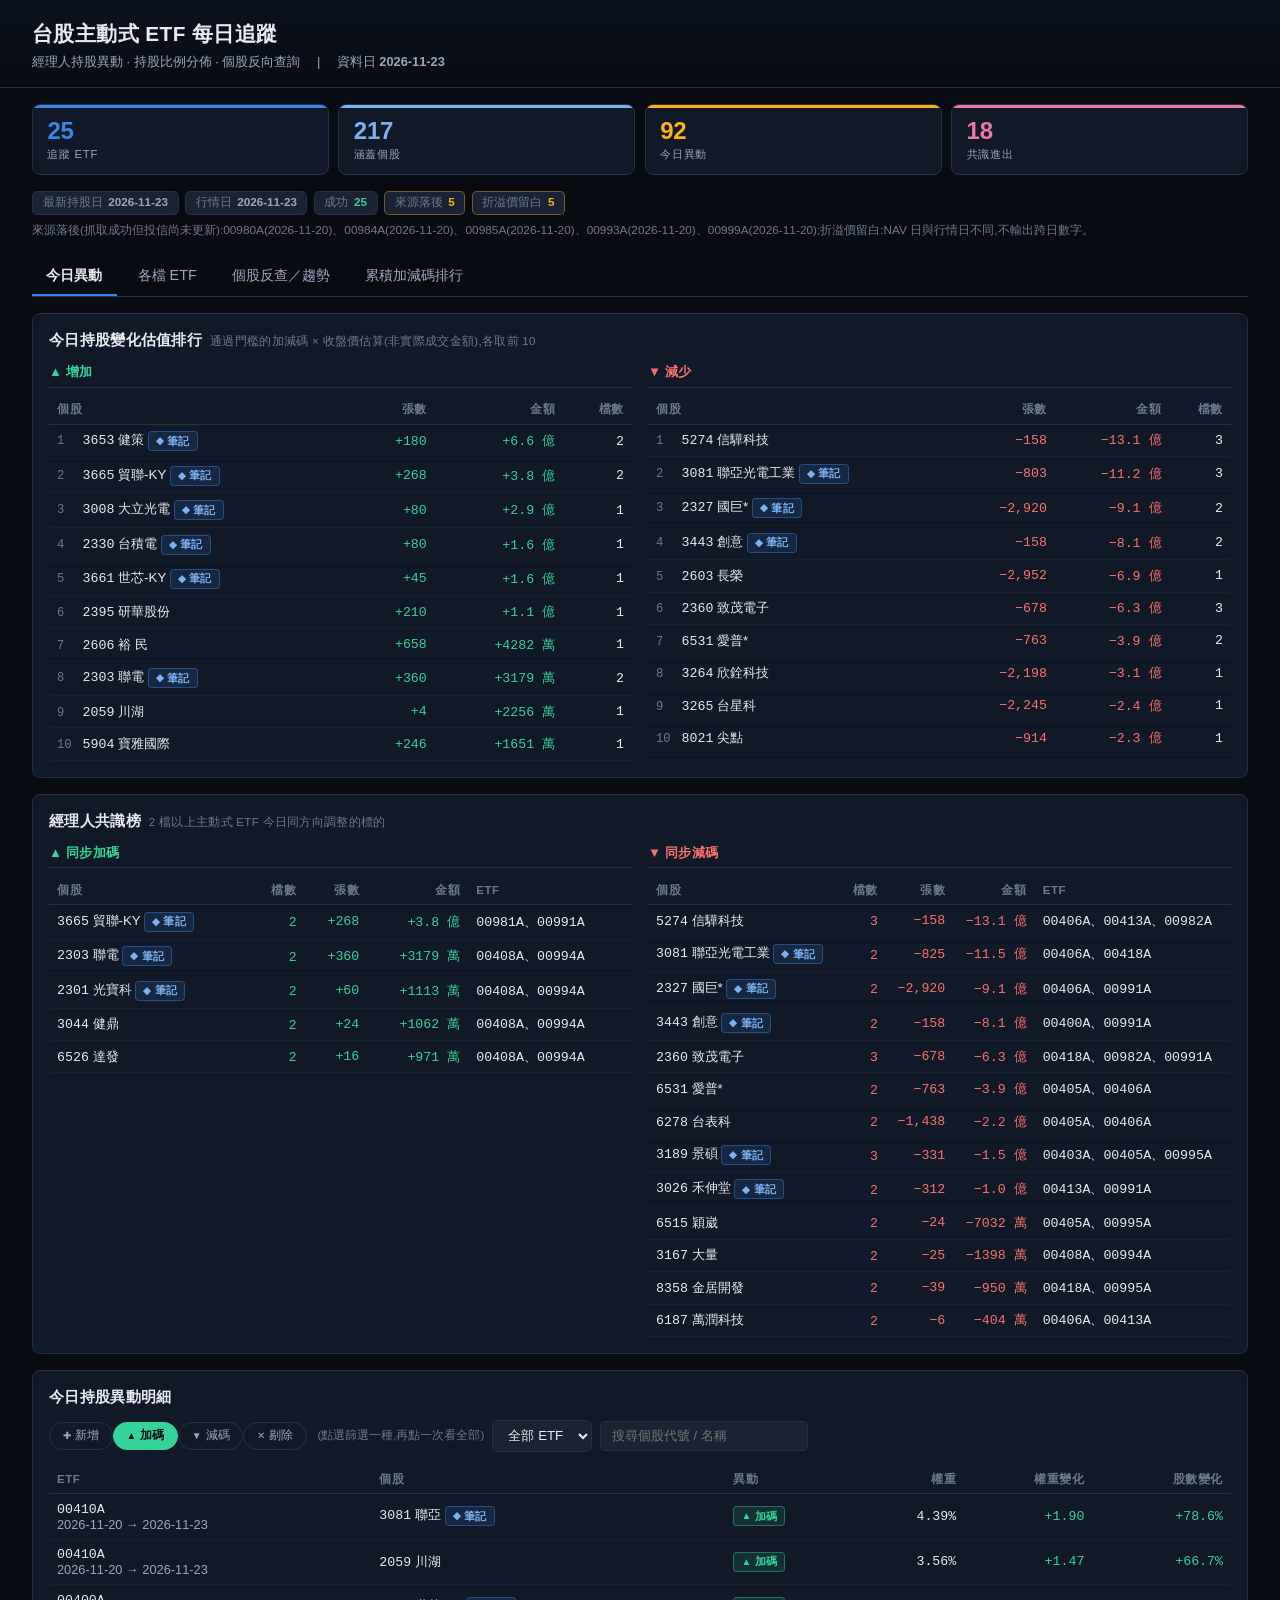
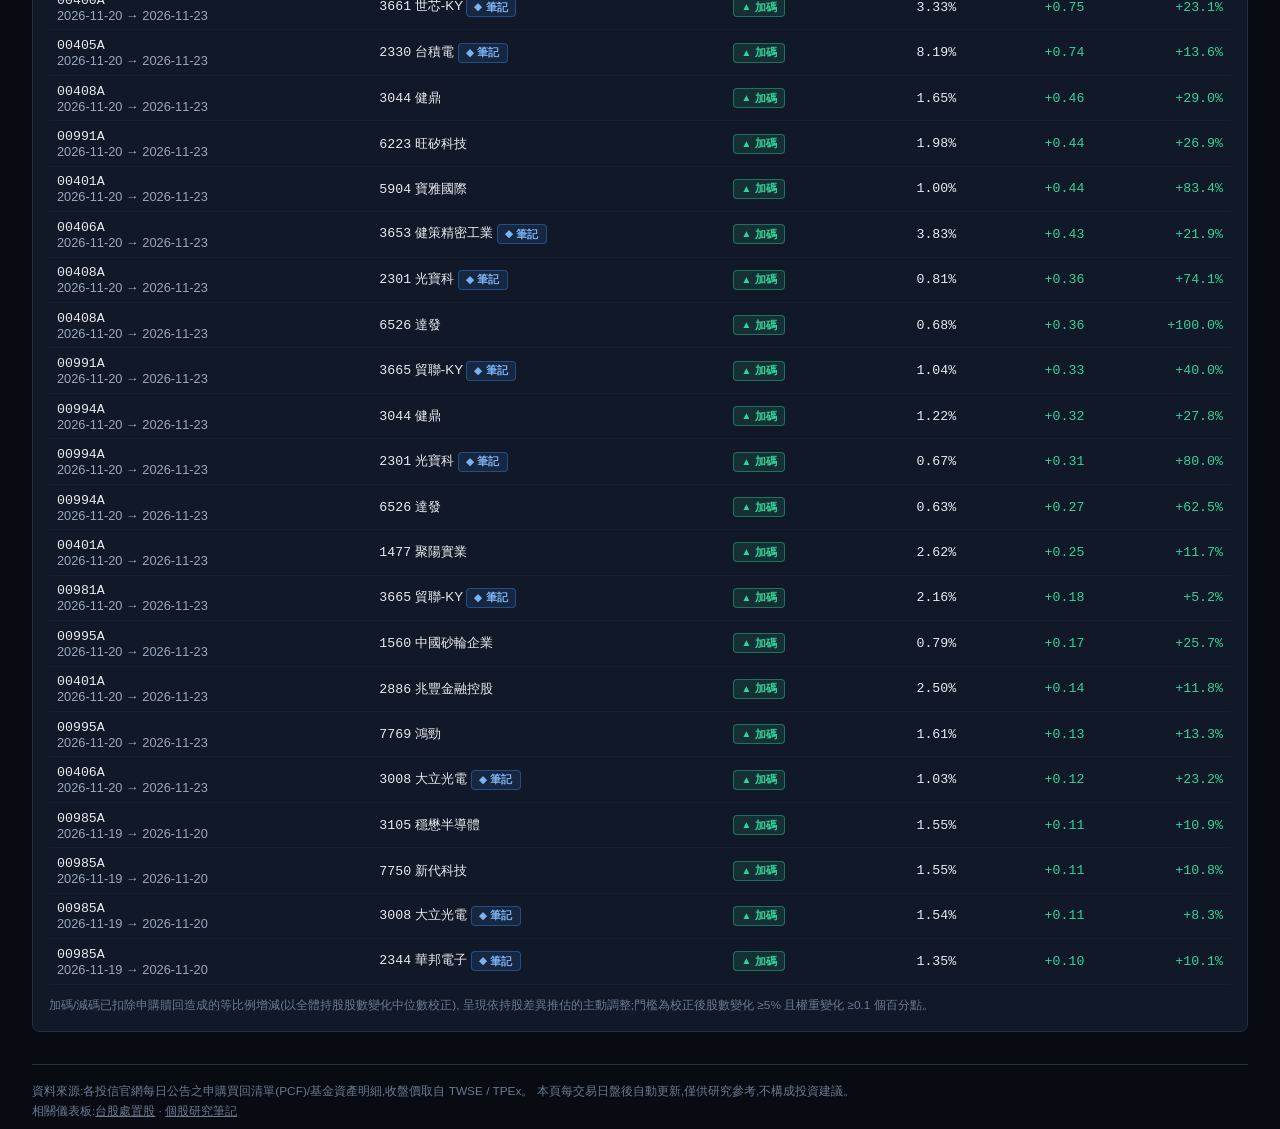
==== commit c5d3a51d: "sync: 上游 7cbd43b + 推播狀態 2026/11/24 07:11" ====
--- a/index.html
+++ b/index.html
@@ -3,9 +3,9 @@
 <head>
 <meta charset="utf-8">
 <meta name="viewport" content="width=device-width,initial-scale=1">
-<meta name="build-id" content="0681c7325aae">
-<title>台股主動式ETF追蹤 | Updated 2026-11-20</title>
-<!-- AUTO:DATE:2026-11-20 -->
+<meta name="build-id" content="c1eaf428fd2b">
+<title>台股主動式ETF追蹤 | Updated 2026-11-23</title>
+<!-- AUTO:DATE:2026-11-23 -->
 <style>
 *,*::before,*::after{box-sizing:border-box}
 body{margin:0;background:var(--bg);color:var(--ink);
@@ -210,17 +210,17 @@
 <body>
 <header><div class="wrap">
   <h1>台股主動式 ETF 每日追蹤</h1>
-  <div class="sub">經理人持股異動 · 持股比例分佈 · 個股反向查詢 　|　 資料日 <b>2026-11-20</b></div>
+  <div class="sub">經理人持股異動 · 持股比例分佈 · 個股反向查詢 　|　 資料日 <b>2026-11-23</b></div>
 </div></header>
 
 <div class="wrap">
   <div class="kpis">
     <div class="kpi k-etf"><div class="n">25</div><div class="l">追蹤 ETF</div></div>
-    <div class="kpi k-stock"><div class="n">220</div><div class="l">涵蓋個股</div></div>
-    <div class="kpi k-move"><div class="n">76</div><div class="l">今日異動</div></div>
-    <div class="kpi k-cons"><div class="n">7</div><div class="l">共識進出</div></div>
+    <div class="kpi k-stock"><div class="n">217</div><div class="l">涵蓋個股</div></div>
+    <div class="kpi k-move"><div class="n">92</div><div class="l">今日異動</div></div>
+    <div class="kpi k-cons"><div class="n">18</div><div class="l">共識進出</div></div>
   </div>
-  <div class="health"><span class="hb">最新持股日 <b>2026-11-20</b></span><span class="hb">行情日 <b>2026-11-20</b></span><span class="hb ok">成功 <b>23</b></span><span class="hb warn">沿用舊資料 <b>2</b></span><span class="hb warn">來源落後 <b>5</b></span><span class="hb warn">折溢價留白 <b>5</b></span></div><div class="note" style="margin-top:.4rem">沿用舊資料:00416A(停在 2026-11-20)、00987A(停在 2026-11-20);來源落後(抓取成功但投信尚未更新):00980A(2026-11-19)、00984A(2026-11-19)、00985A(2026-11-19)、00993A(2026-11-19)、00999A(2026-11-19);折溢價留白:NAV 日與行情日不同,不輸出跨日數字。</div>
+  <div class="health"><span class="hb">最新持股日 <b>2026-11-23</b></span><span class="hb">行情日 <b>2026-11-23</b></span><span class="hb ok">成功 <b>25</b></span><span class="hb warn">來源落後 <b>5</b></span><span class="hb warn">折溢價留白 <b>5</b></span></div><div class="note" style="margin-top:.4rem">來源落後(抓取成功但投信尚未更新):00980A(2026-11-20)、00984A(2026-11-20)、00985A(2026-11-20)、00993A(2026-11-20)、00999A(2026-11-20);折溢價留白:NAV 日與行情日不同,不輸出跨日數字。</div>
 
   <nav>
     <button class="on">今日異動</button>
@@ -321,8 +321,8 @@
   </footer>
   <div class="visits" id="visits"></div>
 </div>
-<script>const DATA = {"build_id": "0681c7325aae", "consensus": {"decrease": [{"code": "2303", "etfs": ["00981A", "00982A"], "from_date": "2026-11-19", "name": "聯電", "shares_delta": -10465000.0, "to_date": "2026-11-20"}, {"code": "2327", "etfs": ["00982A", "00991A"], "from_date": "2026-11-19", "name": "國巨*", "shares_delta": -1222000, "to_date": "2026-11-20"}, {"code": "5274", "etfs": ["00418A", "00982A"], "from_date": "2026-11-19", "name": "信驊科技", "shares_delta": -36000.0, "to_date": "2026-11-20"}], "increase": [{"code": "2368", "etfs": ["00406A", "00982A"], "from_date": "2026-11-19", "name": "金像電子", "shares_delta": 912000, "to_date": "2026-11-20"}, {"code": "2383", "etfs": ["00406A", "00410A", "00982A"], "from_date": "2026-11-19", "name": "台光電子材料", "shares_delta": 251000, "to_date": "2026-11-20"}, {"code": "6285", "etfs": ["00400A", "00982A"], "from_date": "2026-11-19", "name": "啟  碁", "shares_delta": 1066518, "to_date": "2026-11-20"}, {"code": "6669", "etfs": ["00400A", "00406A"], "from_date": "2026-11-19", "name": "緯穎", "shares_delta": 219669, "to_date": "2026-11-20"}]}, "crosslinks": {"dispo": ["2466", "3287", "3441", "3491", "4174", "4534", "6108", "6140", "6697", "6751", "7610", "7717", "8084"], "notes": {"1503": "https://nctuwanglin.github.io/stock-research-notes/1503-shihlin-electric.html", "1513": "https://nctuwanglin.github.io/stock-research-notes/1513-chunghsin-electric.html", "1514": "https://nctuwanglin.github.io/stock-research-notes/1514-allis-electric.html", "1519": "https://nctuwanglin.github.io/stock-research-notes/1519-fortune-electric.html", "2301": "https://nctuwanglin.github.io/stock-research-notes/2301-liteon.html", "2303": "https://nctuwanglin.github.io/stock-research-notes/2303-umc.html", "2308": "https://nctuwanglin.github.io/stock-research-notes/2308-delta.html", "2313": "https://nctuwanglin.github.io/stock-research-notes/2313-unitech.html", "2317": "https://nctuwanglin.github.io/stock-research-notes/2317-honhai.html", "2324": "https://nctuwanglin.github.io/stock-research-notes/2324-compal.html", "2327": "https://nctuwanglin.github.io/stock-research-notes/2327-yageo.html", "2330": "https://nctuwanglin.github.io/stock-research-notes/2330-tsmc.html", "2337": "https://nctuwanglin.github.io/stock-research-notes/2337-macronix.html", "2344": "https://nctuwanglin.github.io/stock-research-notes/2344-winbond.html", "2345": "https://nctuwanglin.github.io/stock-research-notes/2345-accton.html", "2354": "https://nctuwanglin.github.io/stock-research-notes/2354-foxconntech.html", "2374": "https://nctuwanglin.github.io/stock-research-notes/2374-ability.html", "2382": "https://nctuwanglin.github.io/stock-research-notes/2382-quanta.html", "2404": "https://nctuwanglin.github.io/stock-research-notes/2404-uis.html", "2408": "https://nctuwanglin.github.io/stock-research-notes/2408-nanya.html", "2409": "https://nctuwanglin.github.io/stock-research-notes/2409-auo.html", "2449": "https://nctuwanglin.github.io/stock-research-notes/2449-kyec.html", "2454": "https://nctuwanglin.github.io/stock-research-notes/2454-mediatek-event.html", "2481": "https://nctuwanglin.github.io/stock-research-notes/2481-panjit.html", "2492": "https://nctuwanglin.github.io/stock-research-notes/2492-walsin.html", "2610": "https://nctuwanglin.github.io/stock-research-notes/2610-chinaairlines.html", "2618": "https://nctuwanglin.github.io/stock-research-notes/2618-evaair.html", "2634": "https://nctuwanglin.github.io/stock-research-notes/2634-aidc.html", "2646": "https://nctuwanglin.github.io/stock-research-notes/2646-starlux.html", "2881": "https://nctuwanglin.github.io/stock-research-notes/2881-fubon.html", "2882": "https://nctuwanglin.github.io/stock-research-notes/2882-cathay.html", "2883": "https://nctuwanglin.github.io/stock-research-notes/2883-kgi.html", "2885": "https://nctuwanglin.github.io/stock-research-notes/2885-yuanta.html", "2887": "https://nctuwanglin.github.io/stock-research-notes/2887-taishin.html", "2890": "https://nctuwanglin.github.io/stock-research-notes/2890-sinopac.html", "2891": "https://nctuwanglin.github.io/stock-research-notes/2891-ctbc.html", "3008": "https://nctuwanglin.github.io/stock-research-notes/3008-largan.html", "3017": "https://nctuwanglin.github.io/stock-research-notes/3017-avc.html", "3026": "https://nctuwanglin.github.io/stock-research-notes/3026-holystone.html", "3030": "https://nctuwanglin.github.io/stock-research-notes/3030-test-research.html", "3037": "https://nctuwanglin.github.io/stock-research-notes/3037-unimicron.html", "3081": "https://nctuwanglin.github.io/stock-research-notes/3081-unia.html", "3189": "https://nctuwanglin.github.io/stock-research-notes/3189-kinsus.html", "3211": "https://nctuwanglin.github.io/stock-research-notes/3211-simplo.html", "3231": "https://nctuwanglin.github.io/stock-research-notes/3231-wistron.html", "3324": "https://nctuwanglin.github.io/stock-research-notes/3324-auras.html", "3443": "https://nctuwanglin.github.io/stock-research-notes/3443-guc.html", "3481": "https://nctuwanglin.github.io/stock-research-notes/3481-innolux.html", "3491": "https://nctuwanglin.github.io/stock-research-notes/3491-gsat.html", "3532": "https://nctuwanglin.github.io/stock-research-notes/3532-formosasumco.html", "3653": "https://nctuwanglin.github.io/stock-research-notes/3653-chaunchoung.html", "3661": "https://nctuwanglin.github.io/stock-research-notes/3661-alchip.html", "3665": "https://nctuwanglin.github.io/stock-research-notes/3665-bizlink.html", "3675": "https://nctuwanglin.github.io/stock-research-notes/3675-eris.html", "3711": "https://nctuwanglin.github.io/stock-research-notes/3711-ase.html", "4931": "https://nctuwanglin.github.io/stock-research-notes/4931-stl.html", "4958": "https://nctuwanglin.github.io/stock-research-notes/4958-zdt.html", "5347": "https://nctuwanglin.github.io/stock-research-notes/5347-vis.html", "5425": "https://nctuwanglin.github.io/stock-research-notes/5425-tsc.html", "5483": "https://nctuwanglin.github.io/stock-research-notes/5483-sas.html", "5536": "https://nctuwanglin.github.io/stock-research-notes/5536-acter.html", "6139": "https://nctuwanglin.github.io/stock-research-notes/6139-lk.html", "6182": "https://nctuwanglin.github.io/stock-research-notes/6182-waferworks.html", "6196": "https://nctuwanglin.github.io/stock-research-notes/6196-marketech.html", "6239": "https://nctuwanglin.github.io/stock-research-notes/6239-powertech.html", "6285": "https://nctuwanglin.github.io/stock-research-notes/6285-wnc.html", "6442": "https://nctuwanglin.github.io/stock-research-notes/6442-guansheng.html", "6488": "https://nctuwanglin.github.io/stock-research-notes/6488-globalwafers.html", "6691": "https://nctuwanglin.github.io/stock-research-notes/6691-yankey.html", "6757": "https://nctuwanglin.github.io/stock-research-notes/6757-tigerair.html", "6770": "https://nctuwanglin.github.io/stock-research-notes/6770-psmc.html", "6781": "https://nctuwanglin.github.io/stock-research-notes/6781-aes.html", "6805": "https://nctuwanglin.github.io/stock-research-notes/6805-fositek.html", "8027": "https://nctuwanglin.github.io/stock-research-notes/8027-eandr.html", "8033": "https://nctuwanglin.github.io/stock-research-notes/8033-thundertiger.html", "8046": "https://nctuwanglin.github.io/stock-research-notes/8046-nanya-pcb.html", "8150": "https://nctuwanglin.github.io/stock-research-notes/8150-chipmos.html", "8299": "https://nctuwanglin.github.io/stock-research-notes/8299-phison.html"}}, "etfs": {"00400A": {"close": 9.8, "data_date": "2026-11-20", "events": [{"adjusted_shares_delta": 349127, "code": "1477", "common_holdings_count": 47, "daily_comparable": true, "from_date": "2026-11-19", "method": "median-v1", "name": "聚  陽", "quality": "ok", "scale": 1.0020377892992678, "shares": 349127, "shares_delta": 349127, "to_date": "2026-11-20", "type": "ADD", "weight": 0.32}, {"adjusted_shares_delta": 19669, "code": "2395", "common_holdings_count": 47, "daily_comparable": true, "from_date": "2026-11-19", "method": "median-v1", "name": "研華", "quality": "ok", "scale": 1.0020377892992678, "shares": 19669, "shares_delta": 19669, "to_date": "2026-11-20", "type": "ADD", "weight": 0.04}, {"adjusted_shares_delta": 191774, "code": "3264", "common_holdings_count": 47, "daily_comparable": true, "from_date": "2026-11-19", "method": "median-v1", "name": "欣  銓", "quality": "ok", "scale": 1.0020377892992678, "shares": 191774, "shares_delta": 191774, "to_date": "2026-11-20", "type": "ADD", "weight": 0.11}, {"adjusted_shares_delta": 147518, "code": "6285", "common_holdings_count": 47, "daily_comparable": true, "from_date": "2026-11-19", "method": "median-v1", "name": "啟  碁", "quality": "ok", "scale": 1.0020377892992678, "shares": 147518, "shares_delta": 147518, "to_date": "2026-11-20", "type": "ADD", "weight": 0.1}, {"adjusted_shares_delta": 19669, "code": "6669", "common_holdings_count": 47, "daily_comparable": true, "from_date": "2026-11-19", "method": "median-v1", "name": "緯穎", "quality": "ok", "scale": 1.0020377892992678, "shares": 19669, "shares_delta": 19669, "to_date": "2026-11-20", "type": "ADD", "weight": 0.1}, {"adjusted_shares_delta": -73758.999633, "code": "3008", "common_holdings_count": 47, "daily_comparable": true, "from_date": "2026-11-19", "method": "median-v1", "name": "大立光", "prev_shares": 73609, "prev_weight": 1.16, "quality": "ok", "scale": 1.0020377892992678, "shares_delta": -73609, "to_date": "2026-11-20", "type": "REMOVE"}], "holders": 147417.0, "holdings": [{"code": "1215", "name": "卜蜂", "shares": 201608, "weight": 0.08}, {"code": "1303", "name": "南亞", "shares": 2011168, "weight": 1.72}, {"code": "1476", "name": "儒鴻", "shares": 68842, "weight": 0.11}, {"code": "1477", "name": "聚  陽", "shares": 349127, "weight": 0.32}, {"code": "2059", "name": "川湖", "shares": 162270, "weight": 3.64}, {"code": "2308", "name": "台達電", "shares": 476976, "weight": 1.77}, {"code": "2313", "name": "華通", "shares": 1106388, "weight": 0.7}, {"code": "2330", "name": "台積電", "shares": 1642372, "weight": 13.6}, {"code": "2345", "name": "智邦", "shares": 250781, "weight": 1.28}, {"code": "2360", "name": "致茂", "shares": 201608, "weight": 0.77}, {"code": "2368", "name": "金像電", "shares": 732675, "weight": 2.16}, {"code": "2383", "name": "台光電", "shares": 427803, "weight": 4.99}, {"code": "2395", "name": "研華", "shares": 19669, "weight": 0.04}, {"code": "2454", "name": "聯發科", "shares": 550735, "weight": 7.62}, {"code": "2603", "name": "長榮", "shares": 2935616, "weight": 2.84}, {"code": "2637", "name": "慧洋-KY", "shares": 285202, "weight": 0.1}, {"code": "2891", "name": "中信金", "shares": 6544900, "weight": 1.85}, {"code": "3017", "name": "奇鋐", "shares": 531066, "weight": 4.86}, {"code": "3023", "name": "信邦", "shares": 899862, "weight": 0.99}, {"code": "3036", "name": "文曄", "shares": 2207859, "weight": 1.49}, {"code": "3037", "name": "欣興", "shares": 1067050, "weight": 2.38}, {"code": "3044", "name": "健鼎", "shares": 2488144, "weight": 4.15}, {"code": "3081", "name": "聯  亞", "shares": 127849, "weight": 0.71}, {"code": "3167", "name": "大  量", "shares": 113097, "weight": 0.24}, {"code": "3231", "name": "緯創", "shares": 1612868, "weight": 0.98}, {"code": "3264", "name": "欣  銓", "shares": 191774, "weight": 0.11}, {"code": "3293", "name": "鈊  象", "shares": 132767, "weight": 0.42}, {"code": "3406", "name": "玉晶光", "shares": 319623, "weight": 0.85}, {"code": "3443", "name": "創意", "shares": 137684, "weight": 3.04}, {"code": "3529", "name": "力旺", "shares": 142601, "weight": 1.07}, {"code": "3533", "name": "Lotes Co Ltd", "shares": 295037, "weight": 1.77}, {"code": "3596", "name": "智  易", "shares": 299954, "weight": 0.16}, {"code": "3653", "name": "健策", "shares": 201608, "weight": 3.12}, {"code": "3661", "name": "世芯-KY", "shares": 191774, "weight": 2.58}, {"code": "3665", "name": "貿聯-KY", "shares": 226195, "weight": 1.23}, {"code": "3702", "name": "大聯大", "shares": 1701379, "weight": 0.55}, {"code": "3711", "name": "日月光投控", "shares": 462224, "weight": 0.88}, {"code": "4958", "name": "臻鼎-KY", "shares": 255699, "weight": 0.33}, {"code": "5274", "name": "信  驊", "shares": 78676, "weight": 2.49}, {"code": "5434", "name": "崇越", "shares": 201608, "weight": 0.32}, {"code": "6121", "name": "新  普", "shares": 177022, "weight": 0.2}, {"code": "6147", "name": "頎邦", "shares": 1293245, "weight": 0.62}, {"code": "6187", "name": "萬  潤", "shares": 329458, "weight": 0.85}, {"code": "6223", "name": "旺矽", "shares": 206526, "weight": 3.07}, {"code": "6271", "name": "同欣電", "shares": 339292, "weight": 0.23}, {"code": "6278", "name": "台表科", "shares": 3373254, "weight": 2.14}, {"code": "6285", "name": "啟  碁", "shares": 147518, "weight": 0.1}, {"code": "6488", "name": "環球晶", "shares": 629412, "weight": 1.15}, {"code": "6669", "name": "緯穎", "shares": 19669, "weight": 0.1}, {"code": "7750", "name": "新  代", "shares": 73759, "weight": 0.33}, {"code": "7769", "name": "鴻  勁", "shares": 59007, "weight": 0.72}, {"code": "9939", "name": "宏全", "shares": 181939, "weight": 0.08}], "issuer": "國泰", "name": "主動國泰動能高息", "nav": 9.81, "nav_date": "2026-11-20", "premium_note": null, "premium_pct": -0.1, "quote_date": "2026-11-20", "scale": 24124641019.0, "status": "ok"}, "00401A": {"close": 10.16, "data_date": "2026-11-20", "events": [], "holders": null, "holdings": [{"code": "2330", "name": "台灣積體電路製造", "shares": 369823, "weight": 20.72}, {"code": "2454", "name": "聯發科技", "shares": 58800, "weight": 5.52}, {"code": "3711", "name": "日月光", "shares": 273000, "weight": 3.49}, {"code": "1476", "name": "儒鴻企業", "shares": 252000, "weight": 2.57}, {"code": "2891", "name": "中國信託金融控股", "shares": 1257000, "weight": 2.39}, {"code": "1477", "name": "聚陽實業", "shares": 384600, "weight": 2.37}, {"code": "2886", "name": "兆豐金融控股", "shares": 1625000, "weight": 2.36}, {"code": "2603", "name": "長榮海運", "shares": 332000, "weight": 2.17}, {"code": "2303", "name": "聯華電子", "shares": 956000, "weight": 2.15}, {"code": "6223", "name": "旺矽科技", "shares": 20800, "weight": 2.07}, {"code": "2881", "name": "富邦金融控股", "shares": 519000, "weight": 1.98}, {"code": "3231", "name": "緯創", "shares": 453000, "weight": 1.87}, {"code": "3443", "name": "創意電子", "shares": 12000, "weight": 1.82}, {"code": "2382", "name": "廣達電腦", "shares": 254000, "weight": 1.79}, {"code": "2884", "name": "玉山金融控股", "shares": 1524000, "weight": 1.69}, {"code": "2357", "name": "華碩電腦", "shares": 75000, "weight": 1.59}, {"code": "3491", "name": "昇達科技", "shares": 44960, "weight": 1.54}, {"code": "3008", "name": "大立光電", "shares": 14500, "weight": 1.49}, {"code": "2890", "name": "永豐金融控股", "shares": 1443000, "weight": 1.46}, {"code": "2883", "name": "凱基金", "shares": 1703000, "weight": 1.43}, {"code": "2059", "name": "川湖科技", "shares": 9191, "weight": 1.38}, {"code": "7828", "name": "創新服務", "shares": 37270, "weight": 1.35}, {"code": "2308", "name": "台達電子工業", "shares": 53590, "weight": 1.35}, {"code": "6669", "name": "緯穎", "shares": 34583, "weight": 1.28}, {"code": "2455", "name": "全新光電科技", "shares": 167000, "weight": 1.24}, {"code": "2360", "name": "致茂電子", "shares": 45600, "weight": 1.18}, {"code": "6285", "name": "啟碁科技", "shares": 223000, "weight": 1.07}, {"code": "6187", "name": "萬潤科技", "shares": 61000, "weight": 1.07}, {"code": "2379", "name": "瑞昱半導體", "shares": 56000, "weight": 1.05}, {"code": "2313", "name": "華通電腦", "shares": 241356, "weight": 1.03}, {"code": "8464", "name": "億豐綜合工業", "shares": 105000, "weight": 1.02}, {"code": "2412", "name": "中華電信", "shares": 221000, "weight": 1.01}, {"code": "2882", "name": "國泰金融控股", "shares": 366000, "weight": 0.99}, {"code": "3653", "name": "健策精密工業", "shares": 9300, "weight": 0.97}, {"code": "2887", "name": "台新新光金", "shares": 1009160, "weight": 0.96}, {"code": "6531", "name": "愛普", "shares": 69000, "weight": 0.93}, {"code": "1303", "name": "南亞塑膠工業", "shares": 159000, "weight": 0.92}, {"code": "5347", "name": "世界先進積體電路", "shares": 303000, "weight": 0.9}, {"code": "5274", "name": "信驊科技", "shares": 4102, "weight": 0.9}, {"code": "4958", "name": "臻鼎-KY", "shares": 100000, "weight": 0.87}, {"code": "6147", "name": "頎邦科技", "shares": 253000, "weight": 0.82}, {"code": "4904", "name": "遠傳電信", "shares": 278000, "weight": 0.8}, {"code": "2383", "name": "台光電子材料", "shares": 7910, "weight": 0.62}, {"code": "6515", "name": "穎崴", "shares": 7200, "weight": 0.58}, {"code": "5904", "name": "寶雅國際", "shares": 295000, "weight": 0.56}, {"code": "7856", "name": "漢測", "shares": 11700, "weight": 0.55}, {"code": "2317", "name": "鴻海精密工業", "shares": 90000, "weight": 0.53}, {"code": "7769", "name": "鴻勁", "shares": 6000, "weight": 0.49}, {"code": "3131", "name": "弘塑科技", "shares": 11660, "weight": 0.43}, {"code": "3037", "name": "欣興電子", "shares": 26600, "weight": 0.4}, {"code": "2327", "name": "國巨", "shares": 44000, "weight": 0.36}, {"code": "1216", "name": "統一企業", "shares": 141000, "weight": 0.3}, {"code": "4938", "name": "和碩聯合科技", "shares": 130000, "weight": 0.28}, {"code": "2912", "name": "統一超商", "shares": 46000, "weight": 0.26}, {"code": "3034", "name": "聯詠科技", "shares": 15000, "weight": 0.18}, {"code": "5871", "name": "中租-KY", "shares": 49920, "weight": 0.13}, {"code": "2345", "name": "智邦科技", "shares": 2523, "weight": 0.09}, {"code": "2885", "name": "元大金融控股", "shares": 10040, "weight": 0.02}], "issuer": "摩根", "name": "主動摩根台灣鑫收", "nav": 10.86, "nav_date": "2026-11-20", "premium_note": null, "premium_pct": -6.45, "quote_date": "2026-11-20", "scale": 3800334051.0, "status": "ok"}, "00403A": {"close": 7.02, "data_date": "2026-11-20", "events": [{"adjusted_shares_delta": -25000, "code": "2059", "common_holdings_count": 50, "daily_comparable": true, "from_date": "2026-11-19", "method": "median-v1", "name": "川湖", "prev_shares": 100000, "prev_weight": 0.57, "quality": "ok", "scale": 1.0, "shares": 75000, "shares_delta": -25000, "shares_delta_pct": -25.0, "to_date": "2026-11-20", "type": "DECREASE", "weight": 0.41, "weight_delta": -0.16}], "holders": 816282.0, "holdings": [{"code": "2330", "name": "台積電", "shares": 8300000, "weight": 17.05}, {"code": "2454", "name": "聯發科", "shares": 1950000, "weight": 6.71}, {"code": "3017", "name": "奇鋐", "shares": 2550000, "weight": 5.78}, {"code": "3443", "name": "創意", "shares": 780000, "weight": 4.33}, {"code": "3037", "name": "欣興", "shares": 7200000, "weight": 3.97}, {"code": "3653", "name": "健策", "shares": 1030000, "weight": 3.92}, {"code": "2383", "name": "台光電", "shares": 1200000, "weight": 3.46}, {"code": "6223", "name": "旺矽", "shares": 930000, "weight": 3.4}, {"code": "1303", "name": "南亞", "shares": 15100000, "weight": 3.2}, {"code": "2327", "name": "國巨*", "shares": 8800000, "weight": 2.68}, {"code": "6669", "name": "緯穎", "shares": 1910956, "weight": 2.6}, {"code": "3189", "name": "景碩", "shares": 4450000, "weight": 2.15}, {"code": "2308", "name": "台達電", "shares": 2170000, "weight": 2.01}, {"code": "3665", "name": "貿聯-KY", "shares": 1460000, "weight": 1.95}, {"code": "8046", "name": "南電", "shares": 3010000, "weight": 1.95}, {"code": "8996", "name": "高力", "shares": 1880000, "weight": 1.78}, {"code": "2345", "name": "智邦", "shares": 1260000, "weight": 1.59}, {"code": "3711", "name": "日月光投控", "shares": 3300000, "weight": 1.55}, {"code": "5274", "name": "信驊", "shares": 180500, "weight": 1.46}, {"code": "3008", "name": "大立光", "shares": 375000, "weight": 1.41}, {"code": "2408", "name": "南亞科", "shares": 2800000, "weight": 0.76}, {"code": "2368", "name": "金像電", "shares": 1030000, "weight": 0.75}, {"code": "2317", "name": "鴻海", "shares": 3200000, "weight": 0.69}, {"code": "2882", "name": "國泰金", "shares": 6800000, "weight": 0.68}, {"code": "2449", "name": "京元電子", "shares": 4000000, "weight": 0.65}, {"code": "6805", "name": "富世達", "shares": 370000, "weight": 0.54}, {"code": "1560", "name": "中砂", "shares": 800000, "weight": 0.43}, {"code": "2059", "name": "川湖", "shares": 75000, "weight": 0.41}, {"code": "3661", "name": "世芯-KY", "shares": 120000, "weight": 0.4}, {"code": "3450", "name": "聯鈞", "shares": 1500000, "weight": 0.4}, {"code": "2313", "name": "華通", "shares": 2000000, "weight": 0.31}, {"code": "6515", "name": "穎崴", "shares": 90000, "weight": 0.27}, {"code": "6442", "name": "光聖", "shares": 255000, "weight": 0.23}, {"code": "3044", "name": "健鼎", "shares": 450000, "weight": 0.19}, {"code": "6488", "name": "環球晶", "shares": 300000, "weight": 0.14}, {"code": "2883", "name": "凱基金", "shares": 4000000, "weight": 0.12}, {"code": "3583", "name": "辛耘", "shares": 318000, "weight": 0.12}, {"code": "2379", "name": "瑞昱", "shares": 100000, "weight": 0.07}, {"code": "6285", "name": "啟碁", "shares": 350000, "weight": 0.06}, {"code": "2455", "name": "全新", "shares": 200000, "weight": 0.05}, {"code": "1717", "name": "長興", "shares": 900000, "weight": 0.04}, {"code": "3264", "name": "欣銓", "shares": 1000, "weight": 0.0}, {"code": "8358", "name": "金居", "shares": 1000, "weight": 0.0}, {"code": "8299", "name": "群聯", "shares": 1000, "weight": 0.0}, {"code": "6196", "name": "帆宣", "shares": 1000, "weight": 0.0}, {"code": "6239", "name": "力成", "shares": 1000, "weight": 0.0}, {"code": "2049", "name": "上銀", "shares": 1000, "weight": 0.0}, {"code": "2303", "name": "聯電", "shares": 1000, "weight": 0.0}, {"code": "2301", "name": "光寶科", "shares": 1000, "weight": 0.0}, {"code": "2481", "name": "強茂", "shares": 1000, "weight": 0.0}], "issuer": "統一", "name": "主動統一升級50", "nav": 7.02, "nav_date": "2026-11-20", "premium_note": null, "premium_pct": 0.0, "quote_date": "2026-11-20", "scale": 97334202057.0, "status": "ok"}, "00404A": {"close": 6.95, "data_date": "2026-11-20", "events": [], "holders": null, "holdings": [{"code": "8299", "name": "群聯電子", "shares": 27000, "weight": 1.166386686}, {"code": "2357", "name": "華碩電腦", "shares": 50000, "weight": 1.237076789}, {"code": "3711", "name": "日月光", "shares": 226000, "weight": 3.3800996}, {"code": "8081", "name": "致新科技", "shares": 119000, "weight": 0.775005699}, {"code": "6257", "name": "矽格股份有限公司", "shares": 151000, "weight": 0.632545507}, {"code": "3014", "name": "聯陽半導體股份有限公司", "shares": 320000, "weight": 1.17816837}, {"code": "3017", "name": "奇鋐科技", "shares": 16000, "weight": 1.154605003}, {"code": "3037", "name": "欣興電子", "shares": 15000, "weight": 0.263615173}, {"code": "2347", "name": "聯強國際", "shares": 733000, "weight": 1.667222788}, {"code": "7769", "name": "鴻勁精密股份有限公司", "shares": 11000, "weight": 1.040388125}, {"code": "4961", "name": "天鈺科技", "shares": 114000, "weight": 0.60813124}, {"code": "5904", "name": "寶雅國際", "shares": 217000, "weight": 0.479367256}, {"code": "6505", "name": "台塑石化", "shares": 187000, "weight": 0.49326637}, {"code": "2885", "name": "元大金融控股", "shares": 1645960, "weight": 3.194323}, {"code": "2006", "name": "東和鋼鐵企業", "shares": 552000, "weight": 1.409089371}, {"code": "3374", "name": "精材科技股份有限公司", "shares": 10000, "weight": 0.104562443}, {"code": "2379", "name": "瑞昱半導體", "shares": 101000, "weight": 2.208018433}, {"code": "2382", "name": "廣達電腦", "shares": 55000, "weight": 0.453594822}, {"code": "6196", "name": "帆宣系統科技股份有限公司", "shares": 177000, "weight": 1.685664395}, {"code": "2317", "name": "鴻海精密工業", "shares": 71000, "weight": 0.487958067}, {"code": "1303", "name": "南亞塑膠工業", "shares": 93000, "weight": 0.626981934}, {"code": "5434", "name": "崇越科技股份有限公司", "shares": 131000, "weight": 1.669873667}, {"code": "2882", "name": "國泰金融控股", "shares": 989000, "weight": 3.136352928}, {"code": "2603", "name": "長榮海運", "shares": 194000, "weight": 1.479321296}, {"code": "8016", "name": "矽創電子", "shares": 258000, "weight": 2.005340747}, {"code": "2454", "name": "聯發科技", "shares": 64500, "weight": 7.071464738}, {"code": "2301", "name": "光寶科技", "shares": 82000, "weight": 0.470972806}, {"code": "2360", "name": "致茂電子", "shares": 13000, "weight": 0.394391862}, {"code": "2395", "name": "研華", "shares": 111000, "weight": 1.88899662}, {"code": "6669", "name": "緯穎", "shares": 24000, "weight": 1.040715394}, {"code": "6491", "name": "晶碩光學", "shares": 86000, "weight": 0.966785328}, {"code": "2330", "name": "台灣積體電路製造", "shares": 356000, "weight": 23.30155221}, {"code": "6691", "name": "洋基工程股份有限公司", "shares": 86000, "weight": 1.312970468}, {"code": "2851", "name": "中央再保險股份有限公司", "shares": 833000, "weight": 1.094549506}, {"code": "3293", "name": "鈊象電子", "shares": 82000, "weight": 2.023438722}, {"code": "2887", "name": "台新新光金融控股股份有限公司", "shares": 1643150, "weight": 1.825668205}, {"code": "3036", "name": "文曄科技", "shares": 206000, "weight": 1.09553295}, {"code": "3264", "name": "欣銓科技", "shares": 84000, "weight": 0.373872096}, {"code": "2890", "name": "永豐金融控股", "shares": 977305, "weight": 1.151431017}, {"code": "5274", "name": "信驊科技", "shares": 7440, "weight": 1.9138167}, {"code": "2377", "name": "微星科技", "shares": 106000, "weight": 0.402409952}, {"code": "3034", "name": "聯詠科技", "shares": 161000, "weight": 2.194551314}, {"code": "2637", "name": "慧洋海運股份有限公司", "shares": 403000, "weight": 1.10127652}, {"code": "6223", "name": "旺矽科技", "shares": 6500, "weight": 0.757300447}, {"code": "2383", "name": "台光電子材料", "shares": 26000, "weight": 2.391027253}, {"code": "6957", "name": "裕慶金屬股份有限公司", "shares": 6000, "weight": 0.066762874}, {"code": "3653", "name": "健策精密工業", "shares": 8000, "weight": 0.970025291}, {"code": "3443", "name": "創意電子", "shares": 9000, "weight": 1.5905273}, {"code": "6206", "name": "飛捷科技股份有限公司", "shares": 221000, "weight": 0.75219505}, {"code": "2303", "name": "聯華電子", "shares": 443000, "weight": 1.164190711}], "issuer": "聯博", "name": "主動聯博動能50", "nav": 6.94, "nav_date": "2026-11-20", "premium_note": null, "premium_pct": 0.14, "quote_date": "2026-11-20", "scale": 3055590433.0, "status": "ok"}, "00405A": {"close": 5.57, "data_date": "2026-11-20", "events": [], "holders": 131210.0, "holdings": [{"code": "2330", "name": "台積電", "shares": 589000, "weight": 7.4549}, {"code": "2454", "name": "聯發科", "shares": 350000, "weight": 7.4201}, {"code": "6223", "name": "旺矽", "shares": 323000, "weight": 7.277}, {"code": "3653", "name": "健策", "shares": 260000, "weight": 6.0962}, {"code": "3665", "name": "貿聯-KY", "shares": 665000, "weight": 5.4709}, {"code": "8046", "name": "南電", "shares": 1299000, "weight": 5.1708}, {"code": "5274", "name": "信驊", "shares": 103300, "weight": 5.1383}, {"code": "2368", "name": "金像電", "shares": 1127000, "weight": 5.0709}, {"code": "2345", "name": "智邦", "shares": 609000, "weight": 4.7404}, {"code": "3017", "name": "奇鋐", "shares": 278000, "weight": 3.8792}, {"code": "2383", "name": "台光電", "shares": 212000, "weight": 3.77}, {"code": "3037", "name": "欣興", "shares": 1030000, "weight": 3.5003}, {"code": "6531", "name": "愛普*", "shares": 1030000, "weight": 3.145}, {"code": "3443", "name": "創意", "shares": 73000, "weight": 2.4946}, {"code": "3711", "name": "日月光投控", "shares": 833000, "weight": 2.4091}, {"code": "8996", "name": "高力", "shares": 400000, "weight": 2.3364}, {"code": "7769", "name": "鴻勁", "shares": 120000, "weight": 2.1947}, {"code": "6415", "name": "矽力*-KY", "shares": 1050000, "weight": 1.8838}, {"code": "2059", "name": "川湖", "shares": 50000, "weight": 1.6928}, {"code": "6805", "name": "富世達", "shares": 171000, "weight": 1.5475}, {"code": "6274", "name": "台燿", "shares": 306000, "weight": 1.2064}, {"code": "6669", "name": "緯穎", "shares": 99139, "weight": 0.8313}, {"code": "6187", "name": "萬潤", "shares": 148000, "weight": 0.5853}, {"code": "2308", "name": "台達電", "shares": 94000, "weight": 0.5353}, {"code": "6515", "name": "穎崴", "shares": 23000, "weight": 0.4199}, {"code": "3189", "name": "景碩", "shares": 50000, "weight": 0.1487}, {"code": "5347", "name": "世界", "shares": 211000, "weight": 0.1422}, {"code": "6285", "name": "啟碁", "shares": 100000, "weight": 0.1088}, {"code": "2449", "name": "京元電子", "shares": 42650, "weight": 0.0425}, {"code": "3264", "name": "欣銓", "shares": 34000, "weight": 0.0292}, {"code": "3008", "name": "大立光", "shares": 1000, "weight": 0.0232}, {"code": "3661", "name": "世芯-KY", "shares": 1000, "weight": 0.0205}, {"code": "2395", "name": "研華", "shares": 5000, "weight": 0.0164}, {"code": "8021", "name": "尖點", "shares": 10217, "weight": 0.016}, {"code": "2303", "name": "聯電", "shares": 28000, "weight": 0.0142}, {"code": "6446", "name": "藥華藥", "shares": 2000, "weight": 0.0139}, {"code": "6278", "name": "台表科", "shares": 10000, "weight": 0.0096}, {"code": "3533", "name": "嘉澤", "shares": 1000, "weight": 0.0091}, {"code": "3450", "name": "聯鈞", "shares": 5000, "weight": 0.0081}, {"code": "3491", "name": "昇達科", "shares": 1000, "weight": 0.0077}, {"code": "1303", "name": "南亞", "shares": 5000, "weight": 0.0065}, {"code": "1590", "name": "亞德客-KY", "shares": 1000, "weight": 0.0059}, {"code": "3605", "name": "宏致", "shares": 10000, "weight": 0.0052}, {"code": "8150", "name": "南茂", "shares": 10000, "weight": 0.0038}, {"code": "6526", "name": "達發", "shares": 1000, "weight": 0.0034}, {"code": "4576", "name": "大銀微系統", "shares": 2000, "weight": 0.0018}, {"code": "8028", "name": "昇陽半導體", "shares": 1000, "weight": 0.0008}], "issuer": "富邦", "name": "主動富邦台灣龍耀", "nav": 5.61, "nav_date": "2026-11-20", "premium_note": null, "premium_pct": -0.71, "quote_date": "2026-11-20", "scale": 15801564822.0, "status": "ok"}, "00406A": {"close": 5.87, "data_date": "2026-11-20", "events": [{"adjusted_shares_delta": 200000, "code": "2383", "common_holdings_count": 62, "daily_comparable": true, "from_date": "2026-11-19", "method": "median-v1", "name": "台光電子材料", "prev_shares": 2580000, "prev_weight": 5.43, "quality": "ok", "scale": 1.0, "shares": 2780000, "shares_delta": 200000, "shares_delta_pct": 7.75, "to_date": "2026-11-20", "type": "INCREASE", "weight": 5.61, "weight_delta": 0.18}, {"adjusted_shares_delta": 2000000, "code": "3037", "common_holdings_count": 62, "daily_comparable": true, "from_date": "2026-11-19", "method": "median-v1", "name": "欣興電子", "prev_shares": 10685000, "prev_weight": 4.3, "quality": "ok", "scale": 1.0, "shares": 12685000, "shares_delta": 2000000, "shares_delta_pct": 18.72, "to_date": "2026-11-20", "type": "INCREASE", "weight": 4.89, "weight_delta": 0.59}, {"adjusted_shares_delta": 650000, "code": "8046", "common_holdings_count": 62, "daily_comparable": true, "from_date": "2026-11-19", "method": "median-v1", "name": "南亞電路板", "prev_shares": 5646000, "prev_weight": 2.66, "quality": "ok", "scale": 1.0, "shares": 6296000, "shares_delta": 650000, "shares_delta_pct": 11.51, "to_date": "2026-11-20", "type": "INCREASE", "weight": 2.84, "weight_delta": 0.18}, {"adjusted_shares_delta": 500000, "code": "2345", "common_holdings_count": 62, "daily_comparable": true, "from_date": "2026-11-19", "method": "median-v1", "name": "智邦科技", "prev_shares": 2543000, "prev_weight": 2.32, "quality": "ok", "scale": 1.0, "shares": 3043000, "shares_delta": 500000, "shares_delta_pct": 19.66, "to_date": "2026-11-20", "type": "INCREASE", "weight": 2.69, "weight_delta": 0.37}, {"adjusted_shares_delta": 800000, "code": "2368", "common_holdings_count": 62, "daily_comparable": true, "from_date": "2026-11-19", "method": "median-v1", "name": "金像電子", "prev_shares": 4048000, "prev_weight": 2.16, "quality": "ok", "scale": 1.0, "shares": 4848000, "shares_delta": 800000, "shares_delta_pct": 19.76, "to_date": "2026-11-20", "type": "INCREASE", "weight": 2.47, "weight_delta": 0.31}, {"adjusted_shares_delta": 350000, "code": "2308", "common_holdings_count": 62, "daily_comparable": true, "from_date": "2026-11-19", "method": "median-v1", "name": "台達電子工業", "prev_shares": 2773000, "prev_weight": 1.87, "quality": "ok", "scale": 1.0, "shares": 3123000, "shares_delta": 350000, "shares_delta_pct": 12.62, "to_date": "2026-11-20", "type": "INCREASE", "weight": 2.02, "weight_delta": 0.15}, {"adjusted_shares_delta": 1000000, "code": "3189", "common_holdings_count": 62, "daily_comparable": true, "from_date": "2026-11-19", "method": "median-v1", "name": "景碩科技", "prev_shares": 4006000, "prev_weight": 1.41, "quality": "ok", "scale": 1.0, "shares": 5006000, "shares_delta": 1000000, "shares_delta_pct": 24.96, "to_date": "2026-11-20", "type": "INCREASE", "weight": 1.69, "weight_delta": 0.28}, {"adjusted_shares_delta": 60000, "code": "2059", "common_holdings_count": 62, "daily_comparable": true, "from_date": "2026-11-19", "method": "median-v1", "name": "川湖科技", "prev_shares": 353000, "prev_weight": 1.41, "quality": "ok", "scale": 1.0, "shares": 413000, "shares_delta": 60000, "shares_delta_pct": 17.0, "to_date": "2026-11-20", "type": "INCREASE", "weight": 1.59, "weight_delta": 0.18}, {"adjusted_shares_delta": 1200000, "code": "4958", "common_holdings_count": 62, "daily_comparable": true, "from_date": "2026-11-19", "method": "median-v1", "name": "臻鼎科技控股", "prev_shares": 3979000, "prev_weight": 0.92, "quality": "ok", "scale": 1.0, "shares": 5179000, "shares_delta": 1200000, "shares_delta_pct": 30.16, "to_date": "2026-11-20", "type": "INCREASE", "weight": 1.15, "weight_delta": 0.23}, {"adjusted_shares_delta": 200000, "code": "6669", "common_holdings_count": 62, "daily_comparable": true, "from_date": "2026-11-19", "method": "median-v1", "name": "緯穎科技服務", "prev_shares": 871711, "prev_weight": 0.83, "quality": "ok", "scale": 1.0, "shares": 1071711, "shares_delta": 200000, "shares_delta_pct": 22.94, "to_date": "2026-11-20", "type": "INCREASE", "weight": 1.02, "weight_delta": 0.19}, {"adjusted_shares_delta": 50000, "code": "3008", "common_holdings_count": 62, "daily_comparable": true, "from_date": "2026-11-19", "method": "median-v1", "name": "大立光電", "prev_shares": 295000, "prev_weight": 0.79, "quality": "ok", "scale": 1.0, "shares": 345000, "shares_delta": 50000, "shares_delta_pct": 16.95, "to_date": "2026-11-20", "type": "INCREASE", "weight": 0.91, "weight_delta": 0.12}, {"adjusted_shares_delta": 380000, "code": "3167", "common_holdings_count": 62, "daily_comparable": true, "from_date": "2026-11-19", "method": "median-v1", "name": "大量科技", "prev_shares": 950000, "prev_weight": 0.36, "quality": "ok", "scale": 1.0, "shares": 1330000, "shares_delta": 380000, "shares_delta_pct": 40.0, "to_date": "2026-11-20", "type": "INCREASE", "weight": 0.49, "weight_delta": 0.13}, {"adjusted_shares_delta": 720000, "code": "8358", "common_holdings_count": 62, "daily_comparable": true, "from_date": "2026-11-19", "method": "median-v1", "name": "金居開發", "prev_shares": 235000, "prev_weight": 0.04, "quality": "ok", "scale": 1.0, "shares": 955000, "shares_delta": 720000, "shares_delta_pct": 306.38, "to_date": "2026-11-20", "type": "INCREASE", "weight": 0.17, "weight_delta": 0.13}], "holders": null, "holdings": [{"code": "2330", "name": "台灣積體電路製造", "shares": 6234000, "weight": 8.98}, {"code": "2454", "name": "聯發科技", "shares": 2563000, "weight": 6.16}, {"code": "2383", "name": "台光電子材料", "shares": 2780000, "weight": 5.61}, {"code": "3017", "name": "奇鋐科技", "shares": 3224000, "weight": 5.1}, {"code": "3037", "name": "欣興電子", "shares": 12685000, "weight": 4.89}, {"code": "3653", "name": "健策精密工業", "shares": 1277000, "weight": 3.4}, {"code": "8046", "name": "南亞電路板", "shares": 6296000, "weight": 2.84}, {"code": "6223", "name": "旺矽科技", "shares": 1052000, "weight": 2.69}, {"code": "2345", "name": "智邦科技", "shares": 3043000, "weight": 2.69}, {"code": "2368", "name": "金像電子", "shares": 4848000, "weight": 2.47}, {"code": "3711", "name": "日月光投資控股", "shares": 6737000, "weight": 2.21}, {"code": "1303", "name": "南亞塑膠工業", "shares": 14678000, "weight": 2.17}, {"code": "2308", "name": "台達電子工業", "shares": 3123000, "weight": 2.02}, {"code": "3443", "name": "創意電子", "shares": 504000, "weight": 1.95}, {"code": "6274", "name": "台燿科技", "shares": 3830000, "weight": 1.71}, {"code": "3189", "name": "景碩科技", "shares": 5006000, "weight": 1.69}, {"code": "2059", "name": "川湖科技", "shares": 413000, "weight": 1.59}, {"code": "3665", "name": "貿聯控股", "shares": 1630800, "weight": 1.52}, {"code": "2303", "name": "聯華電子", "shares": 22168000, "weight": 1.28}, {"code": "4958", "name": "臻鼎科技控股", "shares": 5179000, "weight": 1.15}, {"code": "2327", "name": "國巨*", "shares": 4840000, "weight": 1.03}, {"code": "6669", "name": "緯穎科技服務", "shares": 1071711, "weight": 1.02}, {"code": "3008", "name": "大立光電", "shares": 345000, "weight": 0.91}, {"code": "5274", "name": "信驊科技", "shares": 155000, "weight": 0.87}, {"code": "6446", "name": "藥華醫藥", "shares": 1016000, "weight": 0.8}, {"code": "3081", "name": "聯亞光電工業", "shares": 821000, "weight": 0.8}, {"code": "1326", "name": "台灣化學纖維", "shares": 18900000, "weight": 0.78}, {"code": "6805", "name": "富世達股份有限公司", "shares": 736000, "weight": 0.76}, {"code": "3661", "name": "世芯電子", "shares": 320000, "weight": 0.74}, {"code": "2885", "name": "元大金融控股", "shares": 16656000, "weight": 0.71}, {"code": "8996", "name": "高力熱處理工業", "shares": 1052000, "weight": 0.7}, {"code": "6715", "name": "嘉基科技", "shares": 3110000, "weight": 0.64}, {"code": "2886", "name": "兆豐金融控股", "shares": 17030000, "weight": 0.63}, {"code": "2881", "name": "富邦金融控股", "shares": 6200000, "weight": 0.61}, {"code": "3231", "name": "緯創資通", "shares": 5800000, "weight": 0.61}, {"code": "2882", "name": "國泰金融控股", "shares": 8565000, "weight": 0.6}, {"code": "1815", "name": "富喬工業", "shares": 8500000, "weight": 0.6}, {"code": "6147", "name": "頎邦科技", "shares": 7077000, "weight": 0.59}, {"code": "4938", "name": "和碩聯合科技", "shares": 10000000, "weight": 0.56}, {"code": "2887", "name": "台新新光金融控股股份有限公司", "shares": 22760000, "weight": 0.55}, {"code": "3167", "name": "大量科技", "shares": 1330000, "weight": 0.49}, {"code": "2884", "name": "玉山金融控股", "shares": 17036000, "weight": 0.48}, {"code": "6510", "name": "中華精測科技", "shares": 275000, "weight": 0.47}, {"code": "6213", "name": "聯茂電子", "shares": 1821000, "weight": 0.46}, {"code": "3105", "name": "穩懋半導體", "shares": 1616000, "weight": 0.44}, {"code": "2317", "name": "鴻海精密工業", "shares": 2345000, "weight": 0.35}, {"code": "3491", "name": "昇達科技", "shares": 330000, "weight": 0.29}, {"code": "2449", "name": "京元電子", "shares": 2410000, "weight": 0.27}, {"code": "2890", "name": "永豐金融控股", "shares": 10300000, "weight": 0.27}, {"code": "2481", "name": "強茂", "shares": 3810000, "weight": 0.23}, {"code": "3264", "name": "欣銓科技", "shares": 2198000, "weight": 0.21}, {"code": "8358", "name": "金居開發", "shares": 955000, "weight": 0.17}, {"code": "6278", "name": "台灣表面黏著科技", "shares": 1428000, "weight": 0.16}, {"code": "1560", "name": "中國砂輪企業", "shares": 425000, "weight": 0.16}, {"code": "2486", "name": "一詮精密工業", "shares": 1139000, "weight": 0.09}, {"code": "6531", "name": "愛普科技", "shares": 163000, "weight": 0.06}, {"code": "2395", "name": "研華", "shares": 121000, "weight": 0.05}, {"code": "6285", "name": "啟碁科技", "shares": 325000, "weight": 0.04}, {"code": "4770", "name": "上品綜合工業股份有限公司", "shares": 270000, "weight": 0.04}, {"code": "1727", "name": "臺灣中華化學工業", "shares": 750000, "weight": 0.03}, {"code": "8150", "name": "南茂科技", "shares": 455000, "weight": 0.02}, {"code": "6187", "name": "萬潤科技", "shares": 2000, "weight": 0.0}], "issuer": "中信", "name": "主動中信台灣收益", "nav": 5.86, "nav_date": "2026-11-20", "premium_note": null, "premium_pct": 0.17, "quote_date": "2026-11-20", "scale": 139283511981.0, "status": "ok"}, "00407A": {"close": 6.25, "data_date": "2026-11-20", "events": [], "holders": null, "holdings": [{"code": "2330", "name": "台積電", "shares": 1022000, "weight": 12.91}, {"code": "2454", "name": "聯發科", "shares": 334000, "weight": 7.07}, {"code": "3017", "name": "奇鋐", "shares": 397000, "weight": 5.53}, {"code": "2383", "name": "台光電", "shares": 279000, "weight": 4.95}, {"code": "3443", "name": "創意電子", "shares": 131000, "weight": 4.47}, {"code": "3037", "name": "欣興", "shares": 1267000, "weight": 4.3}, {"code": "3711", "name": "日月光投控", "shares": 1136000, "weight": 3.28}, {"code": "6223", "name": "旺矽", "shares": 146000, "weight": 3.28}, {"code": "3665", "name": "貿聯-KY", "shares": 392000, "weight": 3.22}, {"code": "1303", "name": "南亞", "shares": 2445000, "weight": 3.18}, {"code": "3653", "name": "健策", "shares": 119000, "weight": 2.78}, {"code": "8046", "name": "南電", "shares": 623000, "weight": 2.47}, {"code": "2345", "name": "智邦", "shares": 285000, "weight": 2.21}, {"code": "2368", "name": "金像電", "shares": 443000, "weight": 1.99}, {"code": "2308", "name": "台達電", "shares": 331000, "weight": 1.88}, {"code": "3231", "name": "緯創", "shares": 1728000, "weight": 1.6}, {"code": "6669", "name": "緯穎", "shares": 174644, "weight": 1.46}, {"code": "6510", "name": "精測", "shares": 97000, "weight": 1.45}, {"code": "3081", "name": "聯亞", "shares": 157000, "weight": 1.35}, {"code": "2301", "name": "光寶科", "shares": 1189000, "weight": 1.32}, {"code": "8996", "name": "高力", "shares": 227000, "weight": 1.32}, {"code": "6274", "name": "台燿", "shares": 317000, "weight": 1.25}, {"code": "3008", "name": "大立光", "shares": 53000, "weight": 1.23}, {"code": "5274", "name": "信驊", "shares": 23900, "weight": 1.19}, {"code": "2615", "name": "萬海", "shares": 1897000, "weight": 1.14}, {"code": "3491", "name": "昇達科", "shares": 138000, "weight": 1.07}, {"code": "6805", "name": "富世達", "shares": 115000, "weight": 1.04}, {"code": "6187", "name": "萬潤", "shares": 261000, "weight": 1.03}, {"code": "3533", "name": "嘉澤", "shares": 107000, "weight": 0.97}, {"code": "3406", "name": "玉晶光", "shares": 206000, "weight": 0.84}, {"code": "4958", "name": "臻鼎-KY", "shares": 429000, "weight": 0.84}, {"code": "3293", "name": "鈊象", "shares": 175000, "weight": 0.83}, {"code": "1560", "name": "中砂", "shares": 249000, "weight": 0.82}, {"code": "3034", "name": "聯詠", "shares": 310000, "weight": 0.82}, {"code": "1476", "name": "儒鴻", "shares": 310000, "weight": 0.71}, {"code": "2059", "name": "川湖", "shares": 21000, "weight": 0.71}, {"code": "2618", "name": "長榮航", "shares": 2350000, "weight": 0.66}, {"code": "2360", "name": "致茂", "shares": 108000, "weight": 0.63}, {"code": "2303", "name": "聯電", "shares": 900000, "weight": 0.46}, {"code": "6446", "name": "藥華藥", "shares": 60000, "weight": 0.42}, {"code": "2327", "name": "國巨*", "shares": 218000, "weight": 0.41}, {"code": "2313", "name": "華通", "shares": 410000, "weight": 0.39}, {"code": "2408", "name": "南亞科", "shares": 230000, "weight": 0.38}, {"code": "2451", "name": "創見", "shares": 258000, "weight": 0.34}, {"code": "2379", "name": "瑞昱", "shares": 71000, "weight": 0.3}, {"code": "8299", "name": "群聯", "shares": 35000, "weight": 0.29}, {"code": "3260", "name": "威剛", "shares": 180828, "weight": 0.27}, {"code": "6531", "name": "愛普*", "shares": 79000, "weight": 0.24}, {"code": "5434", "name": "崇越", "shares": 83000, "weight": 0.2}, {"code": "3044", "name": "健鼎", "shares": 70000, "weight": 0.18}], "issuer": "凱基", "name": "主動凱基台灣", "nav": 6.28, "nav_date": "2026-11-20", "premium_note": null, "premium_pct": -0.48, "quote_date": "2026-11-20", "scale": 15834841734.0, "status": "ok"}, "00408A": {"close": 6.84, "data_date": "2026-11-20", "events": [], "holders": null, "holdings": [{"code": "2330", "name": "台積電", "shares": 42500, "weight": 8.13}, {"code": "2454", "name": "聯發科", "shares": 16999, "weight": 5.45}, {"code": "2368", "name": "金像電", "shares": 72000, "weight": 4.89}, {"code": "2542", "name": "興富發", "shares": 1350000, "weight": 4.66}, {"code": "3017", "name": "奇鋐", "shares": 20900, "weight": 4.41}, {"code": "1303", "name": "南亞", "shares": 198000, "weight": 3.9}, {"code": "2383", "name": "台光電", "shares": 13500, "weight": 3.63}, {"code": "3653", "name": "健策", "shares": 9800, "weight": 3.47}, {"code": "2891", "name": "中信金", "shares": 490000, "weight": 3.19}, {"code": "3037", "name": "欣興", "shares": 52999, "weight": 2.72}, {"code": "4904", "name": "遠傳", "shares": 260000, "weight": 2.56}, {"code": "3661", "name": "世芯-KY", "shares": 8000, "weight": 2.48}, {"code": "8996", "name": "高力", "shares": 28000, "weight": 2.47}, {"code": "6805", "name": "富世達", "shares": 18000, "weight": 2.46}, {"code": "6510", "name": "精測", "shares": 10000, "weight": 2.26}, {"code": "3189", "name": "景碩", "shares": 49000, "weight": 2.2}, {"code": "5434", "name": "崇越", "shares": 58000, "weight": 2.16}, {"code": "2395", "name": "研華", "shares": 34000, "weight": 1.69}, {"code": "2603", "name": "長榮", "shares": 73000, "weight": 1.63}, {"code": "3231", "name": "緯創", "shares": 111000, "weight": 1.56}, {"code": "3443", "name": "創意", "shares": 3000, "weight": 1.55}, {"code": "2880", "name": "華南金", "shares": 340000, "weight": 1.53}, {"code": "6223", "name": "旺矽", "shares": 4000, "weight": 1.36}, {"code": "8046", "name": "南電", "shares": 20000, "weight": 1.2}, {"code": "3044", "name": "健鼎", "shares": 31000, "weight": 1.19}, {"code": "9802", "name": "鈺齊-KY", "shares": 192000, "weight": 0.98}, {"code": "2345", "name": "智邦", "shares": 5000, "weight": 0.59}, {"code": "3105", "name": "穩懋", "shares": 16000, "weight": 0.58}, {"code": "2301", "name": "光寶科", "shares": 27000, "weight": 0.45}, {"code": "3081", "name": "聯亞", "shares": 3000, "weight": 0.39}, {"code": "3167", "name": "大量", "shares": 7000, "weight": 0.34}, {"code": "6526", "name": "達發", "shares": 6000, "weight": 0.32}, {"code": "1216", "name": "統一", "shares": 20000, "weight": 0.14}], "issuer": "第一金", "name": "主動第一金優股息", "nav": 6.81, "nav_date": "2026-11-20", "premium_note": null, "premium_pct": 0.44, "quote_date": "2026-11-20", "scale": 1045820460.0, "status": "ok"}, "00410A": {"close": 8.14, "data_date": "2026-11-20", "events": [{"adjusted_shares_delta": 20000, "code": "2383", "common_holdings_count": 20, "daily_comparable": true, "from_date": "2026-11-19", "method": "median-v1", "name": "台光電", "prev_shares": 20000, "prev_weight": 3.64, "quality": "ok", "scale": 1.0, "shares": 40000, "shares_delta": 20000, "shares_delta_pct": 100.0, "to_date": "2026-11-20", "type": "INCREASE", "weight": 7.32, "weight_delta": 3.68}, {"adjusted_shares_delta": -80000.0, "code": "3406", "common_holdings_count": 20, "daily_comparable": true, "from_date": "2026-11-19", "method": "median-v1", "name": "玉晶光", "prev_shares": 80000, "prev_weight": 3.36, "quality": "ok", "scale": 1.0, "shares_delta": -80000, "to_date": "2026-11-20", "type": "REMOVE"}], "holders": null, "holdings": [{"code": "2330", "name": "台積電", "shares": 80000, "weight": 10.42}, {"code": "2383", "name": "台光電", "shares": 40000, "weight": 7.32}, {"code": "3491", "name": "昇達科", "shares": 67000, "weight": 5.35}, {"code": "6223", "name": "旺矽", "shares": 20000, "weight": 4.64}, {"code": "3017", "name": "奇鋐", "shares": 31000, "weight": 4.45}, {"code": "2454", "name": "聯發科", "shares": 20000, "weight": 4.37}, {"code": "3661", "name": "世芯-KY", "shares": 20000, "weight": 4.22}, {"code": "8996", "name": "高力", "shares": 70000, "weight": 4.21}, {"code": "3529", "name": "力旺", "shares": 35000, "weight": 4.1}, {"code": "3653", "name": "健策", "shares": 17000, "weight": 4.1}, {"code": "1303", "name": "南亞", "shares": 300000, "weight": 4.03}, {"code": "2455", "name": "全新", "shares": 223000, "weight": 3.85}, {"code": "3008", "name": "大立光", "shares": 15000, "weight": 3.59}, {"code": "3711", "name": "日月光投控", "shares": 100000, "weight": 2.98}, {"code": "3081", "name": "聯亞", "shares": 28000, "weight": 2.49}, {"code": "4958", "name": "臻鼎-KY", "shares": 120000, "weight": 2.42}, {"code": "4749", "name": "新應材", "shares": 60000, "weight": 2.31}, {"code": "1301", "name": "台塑", "shares": 600000, "weight": 2.19}, {"code": "2059", "name": "川湖", "shares": 6000, "weight": 2.09}, {"code": "1519", "name": "華城", "shares": 50000, "weight": 1.37}], "issuer": "永豐", "name": "主動永豐科技趨勢", "nav": 8.17, "nav_date": "2026-11-20", "premium_note": null, "premium_pct": -0.37, "quote_date": "2026-11-20", "scale": 1534818644.0, "status": "ok"}, "00413A": {"close": 7.87, "data_date": "2026-11-20", "events": [], "holders": null, "holdings": [{"code": "2330", "name": "台積電", "shares": 73000, "weight": 13.44}, {"code": "2454", "name": "聯發科", "shares": 24500, "weight": 7.55}, {"code": "3443", "name": "創意", "shares": 12274, "weight": 6.1}, {"code": "2383", "name": "台光電", "shares": 22000, "weight": 5.69}, {"code": "3017", "name": "奇鋐", "shares": 25000, "weight": 5.07}, {"code": "6223", "name": "旺矽", "shares": 14000, "weight": 4.59}, {"code": "3653", "name": "健策", "shares": 12000, "weight": 4.09}, {"code": "3037", "name": "欣興電子", "shares": 80000, "weight": 3.95}, {"code": "3711", "name": "日月光投控", "shares": 85000, "weight": 3.57}, {"code": "3081", "name": "聯亞", "shares": 27000, "weight": 3.39}, {"code": "3008", "name": "大立光", "shares": 10000, "weight": 3.38}, {"code": "2308", "name": "台達電", "shares": 40000, "weight": 3.31}, {"code": "1303", "name": "南亞塑膠", "shares": 170000, "weight": 3.22}, {"code": "7769", "name": "鴻勁精密股份有限公司", "shares": 12000, "weight": 3.19}, {"code": "8046", "name": "南電", "shares": 50000, "weight": 2.89}, {"code": "6147", "name": "頎邦", "shares": 240000, "weight": 2.56}, {"code": "6515", "name": "穎崴", "shares": 9500, "weight": 2.52}, {"code": "2368", "name": "金像電", "shares": 35000, "weight": 2.29}, {"code": "6274", "name": "台燿", "shares": 35000, "weight": 2.01}, {"code": "3529", "name": "力旺", "shares": 12000, "weight": 1.99}, {"code": "2059", "name": "川湖", "shares": 4000, "weight": 1.97}, {"code": "6805", "name": "富世達", "shares": 13000, "weight": 1.71}, {"code": "3026", "name": "禾伸堂", "shares": 45000, "weight": 1.34}, {"code": "3105", "name": "穩懋", "shares": 35000, "weight": 1.23}, {"code": "5274", "name": "信驊", "shares": 1500, "weight": 1.08}, {"code": "8996", "name": "高力", "shares": 12000, "weight": 1.02}, {"code": "1560", "name": "中砂", "shares": 21000, "weight": 1.01}, {"code": "3264", "name": "欣銓", "shares": 80000, "weight": 1.0}, {"code": "6187", "name": "萬潤", "shares": 8000, "weight": 0.46}], "issuer": "玉山", "name": "主動玉山關鍵科技", "nav": 7.9, "nav_date": "2026-11-20", "premium_note": null, "premium_pct": -0.38, "quote_date": "2026-11-20", "scale": 1086930145.0, "status": "ok"}, "00415A": {"close": 5.9, "data_date": "2026-11-20", "events": [], "holders": 55615.0, "holdings": [{"code": "2330", "name": "台積電", "shares": 701000, "weight": 15.01}, {"code": "3443", "name": "創意", "shares": 100000, "weight": 5.7813}, {"code": "3711", "name": "日月光投控", "shares": 1114000, "weight": 5.4504}, {"code": "2408", "name": "南亞科", "shares": 1672000, "weight": 4.7347}, {"code": "3653", "name": "健策", "shares": 117000, "weight": 4.6409}, {"code": "2383", "name": "台光電", "shares": 147000, "weight": 4.4223}, {"code": "3081", "name": "聯亞", "shares": 292000, "weight": 4.2672}, {"code": "3037", "name": "欣興", "shares": 692000, "weight": 3.9784}, {"code": "5274", "name": "信驊", "shares": 47000, "weight": 3.955}, {"code": "2454", "name": "聯發科", "shares": 95000, "weight": 3.4072}, {"code": "6274", "name": "台燿", "shares": 496000, "weight": 3.3082}, {"code": "3661", "name": "世芯-KY", "shares": 94000, "weight": 3.2606}, {"code": "3231", "name": "緯創", "shares": 2041000, "weight": 3.2121}, {"code": "3017", "name": "奇鋐", "shares": 128000, "weight": 3.0217}, {"code": "2395", "name": "研華", "shares": 538000, "weight": 2.9951}, {"code": "1303", "name": "南亞", "shares": 1242000, "weight": 2.7391}, {"code": "6223", "name": "旺矽", "shares": 70000, "weight": 2.6679}, {"code": "2059", "name": "川湖", "shares": 42000, "weight": 2.4056}, {"code": "4958", "name": "臻鼎-KY", "shares": 703000, "weight": 2.3331}, {"code": "3264", "name": "欣銓", "shares": 1484000, "weight": 2.1607}, {"code": "6531", "name": "愛普*", "shares": 418000, "weight": 2.1592}, {"code": "8046", "name": "南電", "shares": 303000, "weight": 2.0404}, {"code": "8021", "name": "尖點", "shares": 732000, "weight": 1.9396}, {"code": "3189", "name": "景碩", "shares": 369000, "weight": 1.8567}, {"code": "6213", "name": "聯茂", "shares": 486000, "weight": 1.8497}, {"code": "6187", "name": "萬潤", "shares": 245000, "weight": 1.6393}, {"code": "6515", "name": "穎崴", "shares": 1000, "weight": 0.0308}, {"code": "6510", "name": "精測", "shares": 1000, "weight": 0.0253}, {"code": "6446", "name": "藥華藥", "shares": 2000, "weight": 0.0235}, {"code": "2382", "name": "廣達", "shares": 8000, "weight": 0.0215}, {"code": "3702", "name": "大聯大", "shares": 23000, "weight": 0.019}, {"code": "6285", "name": "啟碁", "shares": 10000, "weight": 0.0184}, {"code": "6526", "name": "達發", "shares": 3000, "weight": 0.0177}, {"code": "3044", "name": "健鼎", "shares": 4000, "weight": 0.0172}, {"code": "2303", "name": "聯電", "shares": 20000, "weight": 0.0171}, {"code": "2301", "name": "光寶科", "shares": 9000, "weight": 0.0169}, {"code": "1560", "name": "中砂", "shares": 3000, "weight": 0.0167}, {"code": "6770", "name": "力積電", "shares": 35000, "weight": 0.0165}, {"code": "2344", "name": "華邦電", "shares": 17000, "weight": 0.0162}, {"code": "2357", "name": "華碩", "shares": 2000, "weight": 0.0161}, {"code": "2337", "name": "旺宏", "shares": 25000, "weight": 0.0157}, {"code": "5289", "name": "宜鼎", "shares": 2000, "weight": 0.0151}, {"code": "3260", "name": "威剛", "shares": 6000, "weight": 0.0151}, {"code": "2455", "name": "全新", "shares": 5000, "weight": 0.0141}, {"code": "6669", "name": "緯穎", "shares": 1000, "weight": 0.0141}, {"code": "8299", "name": "群聯", "shares": 1000, "weight": 0.0141}, {"code": "6257", "name": "矽格", "shares": 10000, "weight": 0.0137}, {"code": "8358", "name": "金居", "shares": 5000, "weight": 0.0132}, {"code": "2345", "name": "智邦", "shares": 1000, "weight": 0.0131}, {"code": "6944", "name": "兆聯實業", "shares": 2000, "weight": 0.0094}], "issuer": "群益", "name": "主動群益核心50", "nav": 5.94, "nav_date": "2026-11-20", "premium_note": null, "premium_pct": -0.67, "quote_date": "2026-11-20", "scale": 9340408964.0, "status": "ok"}, "00416A": {"close": 6.69, "data_date": "2026-11-20", "events": [], "holders": null, "holdings": [{"code": "2330", "name": "台積電", "shares": 295000, "weight": 10.9641}, {"code": "3443", "name": "創意", "shares": 68000, "weight": 6.8237}, {"code": "3017", "name": "奇鋐", "shares": 150000, "weight": 6.1464}, {"code": "3081", "name": "聯亞", "shares": 210000, "weight": 5.3269}, {"code": "6510", "name": "精測", "shares": 116000, "weight": 5.0981}, {"code": "2383", "name": "台光電", "shares": 94000, "weight": 4.9086}, {"code": "3653", "name": "健策", "shares": 65000, "weight": 4.4753}, {"code": "8046", "name": "南電", "shares": 340000, "weight": 3.9742}, {"code": "2368", "name": "金像電", "shares": 260000, "weight": 3.4353}, {"code": "3491", "name": "昇達科", "shares": 150000, "weight": 3.4147}, {"code": "3008", "name": "大立光", "shares": 42000, "weight": 2.8644}, {"code": "6488", "name": "環球晶", "shares": 335000, "weight": 2.7485}, {"code": "5274", "name": "信驊", "shares": 16000, "weight": 2.337}, {"code": "2308", "name": "台達電", "shares": 135000, "weight": 2.2579}, {"code": "8996", "name": "高力", "shares": 130000, "weight": 2.2298}, {"code": "6515", "name": "穎崴", "shares": 40000, "weight": 2.1445}, {"code": "6223", "name": "旺矽", "shares": 31000, "weight": 2.0508}, {"code": "2059", "name": "川湖", "shares": 20000, "weight": 1.9884}, {"code": "7856", "name": "漢測", "shares": 61000, "weight": 1.9157}, {"code": "3665", "name": "貿聯 -KY", "shares": 79000, "weight": 1.9085}, {"code": "6213", "name": "聯茂", "shares": 278000, "weight": 1.8366}, {"code": "3189", "name": "景碩", "shares": 200000, "weight": 1.7468}, {"code": "2455", "name": "全新", "shares": 350000, "weight": 1.7236}, {"code": "3661", "name": "世芯-KY", "shares": 28000, "weight": 1.6859}, {"code": "6274", "name": "台燿", "shares": 145000, "weight": 1.6787}, {"code": "3026", "name": "禾伸堂", "shares": 270000, "weight": 1.6257}, {"code": "3529", "name": "力旺", "shares": 42000, "weight": 1.4049}, {"code": "3167", "name": "大量", "shares": 110000, "weight": 1.0405}, {"code": "6187", "name": "萬潤", "shares": 85000, "weight": 0.9872}, {"code": "3455", "name": "由田", "shares": 400000, "weight": 0.9069}], "issuer": "台新", "name": "主動台新臺灣中小", "nav": 6.74, "nav_date": "2026-11-20", "premium_note": null, "premium_pct": -0.74, "quote_date": "2026-11-20", "scale": 5381211799.0, "status": "stale"}, "00418A": {"close": 7.23, "data_date": "2026-11-20", "events": [{"adjusted_shares_delta": -40000, "code": "2454", "common_holdings_count": 32, "daily_comparable": true, "from_date": "2026-11-19", "method": "median-v1", "name": "聯發科技", "prev_shares": 109000, "prev_weight": 5.959, "quality": "ok", "scale": 1.0, "shares": 69000, "shares_delta": -40000, "shares_delta_pct": -36.7, "to_date": "2026-11-20", "type": "DECREASE", "weight": 3.77, "weight_delta": -2.189}, {"adjusted_shares_delta": -117000, "code": "3711", "common_holdings_count": 32, "daily_comparable": true, "from_date": "2026-11-19", "method": "median-v1", "name": "日月光投", "prev_shares": 247000, "prev_weight": 1.829, "quality": "ok", "scale": 1.0, "shares": 130000, "shares_delta": -117000, "shares_delta_pct": -47.37, "to_date": "2026-11-20", "type": "DECREASE", "weight": 0.969, "weight_delta": -0.86}, {"adjusted_shares_delta": -5000.0, "code": "5274", "common_holdings_count": 32, "daily_comparable": true, "from_date": "2026-11-19", "method": "median-v1", "name": "信驊科技", "prev_shares": 5000, "prev_weight": 0.641, "quality": "ok", "scale": 1.0, "shares_delta": -5000, "to_date": "2026-11-20", "type": "REMOVE"}], "holders": null, "holdings": [{"code": "2330", "name": "台灣積體", "shares": 247000, "weight": 8.057}, {"code": "3017", "name": "奇鋐科技", "shares": 179000, "weight": 6.438}, {"code": "6223", "name": "旺矽科技", "shares": 109000, "weight": 6.329}, {"code": "2383", "name": "台光電子", "shares": 132000, "weight": 6.05}, {"code": "1303", "name": "南亞塑膠", "shares": 1598000, "weight": 5.369}, {"code": "3037", "name": "欣興電子", "shares": 604000, "weight": 5.29}, {"code": "3653", "name": "健策精密", "shares": 64000, "weight": 3.868}, {"code": "2454", "name": "聯發科技", "shares": 69000, "weight": 3.77}, {"code": "2308", "name": "台達電子", "shares": 253000, "weight": 3.714}, {"code": "6805", "name": "富世達股", "shares": 158000, "weight": 3.685}, {"code": "2059", "name": "川湖科技", "shares": 40000, "weight": 3.49}, {"code": "3008", "name": "大立光電", "shares": 55000, "weight": 3.292}, {"code": "8046", "name": "南亞電路", "shares": 309000, "weight": 3.17}, {"code": "4958", "name": "臻鼎-KY", "shares": 579000, "weight": 2.928}, {"code": "3231", "name": "緯創資通", "shares": 1119000, "weight": 2.683}, {"code": "2368", "name": "金像電子", "shares": 207000, "weight": 2.401}, {"code": "3026", "name": "禾伸堂企", "shares": 399000, "weight": 2.109}, {"code": "3167", "name": "大量科技", "shares": 246000, "weight": 2.042}, {"code": "2345", "name": "智邦科技", "shares": 97000, "weight": 1.946}, {"code": "3105", "name": "穩懋半導", "shares": 293000, "weight": 1.821}, {"code": "1560", "name": "中國砂輪", "shares": 188000, "weight": 1.604}, {"code": "8996", "name": "高力熱處", "shares": 105000, "weight": 1.581}, {"code": "2360", "name": "致茂電子", "shares": 97000, "weight": 1.467}, {"code": "2455", "name": "全新光電", "shares": 304000, "weight": 1.314}, {"code": "7769", "name": "鴻勁精密", "shares": 27000, "weight": 1.273}, {"code": "3443", "name": "創意電子", "shares": 14000, "weight": 1.233}, {"code": "3189", "name": "景碩科技", "shares": 147000, "weight": 1.127}, {"code": "3081", "name": "聯亞光電", "shares": 48000, "weight": 1.069}, {"code": "6187", "name": "萬潤科技", "shares": 96000, "weight": 0.979}, {"code": "3711", "name": "日月光投", "shares": 130000, "weight": 0.969}, {"code": "8358", "name": "金居開發", "shares": 225000, "weight": 0.906}, {"code": "7795", "name": "長廣精機", "shares": 112000, "weight": 0.448}], "issuer": "復華", "name": "主動復華台灣新星", "nav": 7.31, "nav_date": "2026-11-20", "premium_note": null, "premium_pct": -1.09, "quote_date": "2026-11-20", "scale": 6130965816.0, "status": "ok"}, "00980A": {"close": 15.5, "data_date": "2026-11-19", "events": [], "holders": 73595.0, "holdings": [{"code": "2330", "name": "台灣積體電路製造", "shares": 753000, "weight": 10.92}, {"code": "2454", "name": "聯發科技", "shares": 265000, "weight": 6.81}, {"code": "2317", "name": "鴻海精密工業", "shares": 2608000, "weight": 3.97}, {"code": "1303", "name": "南亞塑膠工業", "shares": 2251000, "weight": 3.55}, {"code": "2059", "name": "川湖科技", "shares": 84000, "weight": 3.44}, {"code": "2383", "name": "台光電子材料", "shares": 153000, "weight": 3.3}, {"code": "2308", "name": "台達電子工業", "shares": 404000, "weight": 2.79}, {"code": "3653", "name": "健策精密工業", "shares": 96000, "weight": 2.73}, {"code": "3037", "name": "欣興電子", "shares": 625000, "weight": 2.57}, {"code": "3017", "name": "奇鋐科技", "shares": 142000, "weight": 2.4}, {"code": "3711", "name": "日月光投資控股", "shares": 660000, "weight": 2.3}, {"code": "2382", "name": "廣達電腦", "shares": 1169000, "weight": 2.12}, {"code": "2891", "name": "中國信託金融控股", "shares": 4151000, "weight": 2.09}, {"code": "2408", "name": "南亞科技", "shares": 1028000, "weight": 2.08}, {"code": "3443", "name": "創意電子", "shares": 48000, "weight": 1.99}, {"code": "6669", "name": "緯穎科技服務", "shares": 197105, "weight": 1.92}, {"code": "3231", "name": "緯創資通", "shares": 1763000, "weight": 1.9}, {"code": "3008", "name": "大立光電", "shares": 69000, "weight": 1.9}, {"code": "2368", "name": "金像電子（股）公司", "shares": 337000, "weight": 1.84}, {"code": "2376", "name": "技嘉科技", "shares": 932000, "weight": 1.67}, {"code": "7769", "name": "鴻勁精密", "shares": 75000, "weight": 1.66}, {"code": "3665", "name": "貿聯控股（BizLink Holding In", "shares": 152336, "weight": 1.51}, {"code": "2884", "name": "玉山金融控股", "shares": 5156622, "weight": 1.44}, {"code": "3044", "name": "健鼎科技", "shares": 479000, "weight": 1.43}, {"code": "2303", "name": "聯華電子", "shares": 2279000, "weight": 1.39}, {"code": "2344", "name": "華邦電子", "shares": 2057000, "weight": 1.39}, {"code": "6515", "name": "穎崴科技", "shares": 61000, "weight": 1.35}, {"code": "6223", "name": "旺矽科技", "shares": 49000, "weight": 1.34}, {"code": "5274", "name": "信驊科技", "shares": 21300, "weight": 1.28}, {"code": "3081", "name": "聯亞光電工業", "shares": 119600, "weight": 1.25}, {"code": "8046", "name": "南亞電路板", "shares": 251000, "weight": 1.21}, {"code": "8299", "name": "群聯電子", "shares": 111000, "weight": 1.11}, {"code": "3036", "name": "文曄科技", "shares": 906000, "weight": 1.08}, {"code": "6213", "name": "聯茂電子", "shares": 356000, "weight": 0.97}, {"code": "3189", "name": "景碩科技", "shares": 266000, "weight": 0.96}, {"code": "2345", "name": "智邦科技", "shares": 100000, "weight": 0.93}, {"code": "6274", "name": "台燿科技", "shares": 187000, "weight": 0.89}, {"code": "5904", "name": "寶雅國際", "shares": 1708500, "weight": 0.85}, {"code": "2360", "name": "致茂電子", "shares": 110000, "weight": 0.78}, {"code": "2327", "name": "國巨", "shares": 320000, "weight": 0.71}, {"code": "3026", "name": "禾伸堂企業", "shares": 286000, "weight": 0.71}, {"code": "3264", "name": "欣銓科技", "shares": 650000, "weight": 0.68}, {"code": "3293", "name": "鈊象電子", "shares": 110000, "weight": 0.6}, {"code": "6805", "name": "富世達", "shares": 54000, "weight": 0.59}, {"code": "7751", "name": "竑騰科技", "shares": 91000, "weight": 0.57}, {"code": "8996", "name": "高力熱處理工業", "shares": 58000, "weight": 0.41}, {"code": "8210", "name": "勤誠興業", "shares": 95000, "weight": 0.31}, {"code": "6442", "name": "光紅建聖", "shares": 38000, "weight": 0.25}, {"code": "6831", "name": "邁科科技", "shares": 129000, "weight": 0.23}, {"code": "3529", "name": "力旺電子", "shares": 12000, "weight": 0.17}], "issuer": "野村", "name": "主動野村臺灣優選", "nav": 16.89, "nav_date": "2026-11-19", "premium_note": "NAV 2026-11-19 與收盤價 2026-11-20 非同日,不計折溢價", "premium_pct": null, "quote_date": "2026-11-20", "scale": 14485240697.0, "status": "ok"}, "00981A": {"close": 18.58, "data_date": "2026-11-20", "events": [{"adjusted_shares_delta": -8236000, "code": "2303", "common_holdings_count": 50, "daily_comparable": true, "from_date": "2026-11-19", "method": "median-v1", "name": "聯電", "prev_shares": 68628000, "prev_weight": 2.61, "quality": "ok", "scale": 1.0, "shares": 60392000, "shares_delta": -8236000, "shares_delta_pct": -12.0, "to_date": "2026-11-20", "type": "DECREASE", "weight": 2.29, "weight_delta": -0.32}], "holders": 1012919.0, "holdings": [{"code": "2330", "name": "台積電", "shares": 19303000, "weight": 18.22}, {"code": "2454", "name": "聯發科", "shares": 5861000, "weight": 9.27}, {"code": "3017", "name": "奇鋐", "shares": 7078000, "weight": 7.37}, {"code": "2383", "name": "台光電", "shares": 4058000, "weight": 5.38}, {"code": "3037", "name": "欣興", "shares": 19739000, "weight": 5.0}, {"code": "6223", "name": "旺矽", "shares": 2683000, "weight": 4.51}, {"code": "3653", "name": "健策", "shares": 2552000, "weight": 4.46}, {"code": "2345", "name": "智邦", "shares": 7213000, "weight": 4.19}, {"code": "3711", "name": "日月光投控", "shares": 17940000, "weight": 3.87}, {"code": "2327", "name": "國巨*", "shares": 23519000, "weight": 3.29}, {"code": "2308", "name": "台達電", "shares": 7582000, "weight": 3.22}, {"code": "2368", "name": "金像電", "shares": 8053000, "weight": 2.7}, {"code": "3443", "name": "創意", "shares": 1052000, "weight": 2.68}, {"code": "2303", "name": "聯電", "shares": 60392000, "weight": 2.29}, {"code": "6274", "name": "台燿", "shares": 7342000, "weight": 2.16}, {"code": "8046", "name": "南電", "shares": 6993000, "weight": 2.08}, {"code": "3665", "name": "貿聯-KY", "shares": 3223848, "weight": 1.98}, {"code": "6669", "name": "緯穎", "shares": 2361561, "weight": 1.48}, {"code": "6805", "name": "富世達", "shares": 1676000, "weight": 1.13}, {"code": "3231", "name": "緯創", "shares": 11967000, "weight": 0.83}, {"code": "5274", "name": "信驊", "shares": 206900, "weight": 0.77}, {"code": "2449", "name": "京元電子", "shares": 7506450, "weight": 0.56}, {"code": "6510", "name": "精測", "shares": 470000, "weight": 0.52}, {"code": "2317", "name": "鴻海", "shares": 4637000, "weight": 0.46}, {"code": "8996", "name": "高力", "shares": 981000, "weight": 0.43}, {"code": "3264", "name": "欣銓", "shares": 5027000, "weight": 0.32}, {"code": "2891", "name": "中信金", "shares": 9355000, "weight": 0.3}, {"code": "6271", "name": "同欣電", "shares": 2940000, "weight": 0.22}, {"code": "4979", "name": "華星光", "shares": 957000, "weight": 0.12}, {"code": "6191", "name": "精成科", "shares": 3921000, "weight": 0.12}, {"code": "6515", "name": "穎崴", "shares": 69000, "weight": 0.09}, {"code": "8358", "name": "金居", "shares": 654000, "weight": 0.08}, {"code": "6187", "name": "萬潤", "shares": 121000, "weight": 0.04}, {"code": "2002", "name": "中鋼", "shares": 5163000, "weight": 0.04}, {"code": "2313", "name": "華通", "shares": 501000, "weight": 0.04}, {"code": "6278", "name": "台表科", "shares": 1000, "weight": 0.0}, {"code": "3661", "name": "世芯-KY", "shares": 1000, "weight": 0.0}, {"code": "1590", "name": "亞德客-KY", "shares": 1000, "weight": 0.0}, {"code": "3008", "name": "大立光", "shares": 1000, "weight": 0.0}, {"code": "4958", "name": "臻鼎-KY", "shares": 1000, "weight": 0.0}, {"code": "2382", "name": "廣達", "shares": 1000, "weight": 0.0}, {"code": "3376", "name": "新日興", "shares": 1000, "weight": 0.0}, {"code": "4551", "name": "智伸科", "shares": 40000, "weight": 0.0}, {"code": "2408", "name": "南亞科", "shares": 1000, "weight": 0.0}, {"code": "2637", "name": "慧洋-KY", "shares": 1000, "weight": 0.0}, {"code": "2360", "name": "致茂", "shares": 1000, "weight": 0.0}, {"code": "8150", "name": "南茂", "shares": 1000, "weight": 0.0}, {"code": "1802", "name": "台玻", "shares": 1000, "weight": 0.0}, {"code": "5347", "name": "世界", "shares": 1000, "weight": 0.0}, {"code": "2481", "name": "強茂", "shares": 5000, "weight": 0.0}], "issuer": "統一", "name": "主動統一台股增長", "nav": 18.81, "nav_date": "2026-11-20", "premium_note": null, "premium_pct": -1.22, "quote_date": "2026-11-20", "scale": 211834195132.0, "status": "ok"}, "00982A": {"close": 13.76, "data_date": "2026-11-20", "events": [{"adjusted_shares_delta": 31000, "code": "2383", "common_holdings_count": 63, "daily_comparable": true, "from_date": "2026-11-19", "method": "median-v1", "name": "台光電", "prev_shares": 338000, "prev_weight": 2.8392, "quality": "ok", "scale": 1.0, "shares": 369000, "shares_delta": 31000, "shares_delta_pct": 9.17, "to_date": "2026-11-20", "type": "INCREASE", "weight": 3.0631, "weight_delta": 0.2239}, {"adjusted_shares_delta": 67000, "code": "3017", "common_holdings_count": 63, "daily_comparable": true, "from_date": "2026-11-19", "method": "median-v1", "name": "奇鋐", "prev_shares": 403000, "prev_weight": 2.6528, "quality": "ok", "scale": 1.0, "shares": 470000, "shares_delta": 67000, "shares_delta_pct": 16.63, "to_date": "2026-11-20", "type": "INCREASE", "weight": 3.0615, "weight_delta": 0.4087}, {"adjusted_shares_delta": 112000, "code": "2368", "common_holdings_count": 63, "daily_comparable": true, "from_date": "2026-11-19", "method": "median-v1", "name": "金像電", "prev_shares": 860000, "prev_weight": 1.8291, "quality": "ok", "scale": 1.0, "shares": 972000, "shares_delta": 112000, "shares_delta_pct": 13.02, "to_date": "2026-11-20", "type": "INCREASE", "weight": 2.0415, "weight_delta": 0.2124}, {"adjusted_shares_delta": 1123000, "code": "3044", "common_holdings_count": 63, "daily_comparable": true, "from_date": "2026-11-19", "method": "median-v1", "name": "健鼎", "prev_shares": 550000, "prev_weight": 0.6419, "quality": "ok", "scale": 1.0, "shares": 1673000, "shares_delta": 1123000, "shares_delta_pct": 204.18, "to_date": "2026-11-20", "type": "INCREASE", "weight": 1.9892, "weight_delta": 1.3473}, {"adjusted_shares_delta": 379000, "code": "7828", "common_holdings_count": 63, "daily_comparable": true, "from_date": "2026-11-19", "method": "median-v1", "name": "創新服務", "prev_shares": 39000, "prev_weight": 0.1239, "quality": "ok", "scale": 1.0, "shares": 418000, "shares_delta": 379000, "shares_delta_pct": 971.79, "to_date": "2026-11-20", "type": "INCREASE", "weight": 1.5991, "weight_delta": 1.4752}, {"adjusted_shares_delta": 1752000, "code": "7788", "common_holdings_count": 63, "daily_comparable": true, "from_date": "2026-11-19", "method": "median-v1", "name": "松川精密", "prev_shares": 1058000, "prev_weight": 0.4956, "quality": "ok", "scale": 1.0, "shares": 2810000, "shares_delta": 1752000, "shares_delta_pct": 165.6, "to_date": "2026-11-20", "type": "INCREASE", "weight": 1.4983, "weight_delta": 1.0027}, {"adjusted_shares_delta": 632000, "code": "8016", "common_holdings_count": 63, "daily_comparable": true, "from_date": "2026-11-19", "method": "median-v1", "name": "矽創", "prev_shares": 1340000, "prev_weight": 0.8658, "quality": "ok", "scale": 1.0, "shares": 1972000, "shares_delta": 632000, "shares_delta_pct": 47.16, "to_date": "2026-11-20", "type": "INCREASE", "weight": 1.3835, "weight_delta": 0.5177}, {"adjusted_shares_delta": 919000, "code": "6285", "common_holdings_count": 63, "daily_comparable": true, "from_date": "2026-11-19", "method": "median-v1", "name": "啟碁", "prev_shares": 1670000, "prev_weight": 0.8587, "quality": "ok", "scale": 1.0, "shares": 2589000, "shares_delta": 919000, "shares_delta_pct": 55.03, "to_date": "2026-11-20", "type": "INCREASE", "weight": 1.3155, "weight_delta": 0.4568}, {"adjusted_shares_delta": 1072000, "code": "2377", "common_holdings_count": 63, "daily_comparable": true, "from_date": "2026-11-19", "method": "median-v1", "name": "微星", "prev_shares": 1212000, "prev_weight": 0.4062, "quality": "ok", "scale": 1.0, "shares": 2284000, "shares_delta": 1072000, "shares_delta_pct": 88.45, "to_date": "2026-11-20", "type": "INCREASE", "weight": 0.7826, "weight_delta": 0.3764}, {"adjusted_shares_delta": 483000, "code": "2467", "common_holdings_count": 63, "daily_comparable": true, "from_date": "2026-11-19", "method": "median-v1", "name": "志聖", "prev_shares": 308000, "prev_weight": 0.2006, "quality": "ok", "scale": 1.0, "shares": 791000, "shares_delta": 483000, "shares_delta_pct": 156.82, "to_date": "2026-11-20", "type": "INCREASE", "weight": 0.5094, "weight_delta": 0.3088}, {"adjusted_shares_delta": 1453000, "code": "1785", "common_holdings_count": 63, "daily_comparable": true, "from_date": "2026-11-19", "method": "median-v1", "name": "光洋科", "prev_shares": 976000, "prev_weight": 0.197, "quality": "ok", "scale": 1.0, "shares": 2429000, "shares_delta": 1453000, "shares_delta_pct": 148.87, "to_date": "2026-11-20", "type": "INCREASE", "weight": 0.5022, "weight_delta": 0.3052}, {"adjusted_shares_delta": 214000, "code": "2451", "common_holdings_count": 63, "daily_comparable": true, "from_date": "2026-11-19", "method": "median-v1", "name": "創見", "prev_shares": 370000, "prev_weight": 0.2101, "quality": "ok", "scale": 1.0, "shares": 584000, "shares_delta": 214000, "shares_delta_pct": 57.84, "to_date": "2026-11-20", "type": "INCREASE", "weight": 0.364, "weight_delta": 0.1539}, {"adjusted_shares_delta": 524000, "code": "2351", "common_holdings_count": 63, "daily_comparable": true, "from_date": "2026-11-19", "method": "median-v1", "name": "順德", "prev_shares": 628000, "prev_weight": 0.1969, "quality": "ok", "scale": 1.0, "shares": 1152000, "shares_delta": 524000, "shares_delta_pct": 83.44, "to_date": "2026-11-20", "type": "INCREASE", "weight": 0.3573, "weight_delta": 0.1604}, {"adjusted_shares_delta": 94000, "code": "6691", "common_holdings_count": 63, "daily_comparable": true, "from_date": "2026-11-19", "method": "median-v1", "name": "洋基工程", "prev_shares": 154000, "prev_weight": 0.1998, "quality": "ok", "scale": 1.0, "shares": 248000, "shares_delta": 94000, "shares_delta_pct": 61.04, "to_date": "2026-11-20", "type": "INCREASE", "weight": 0.3417, "weight_delta": 0.1419}, {"adjusted_shares_delta": 71000, "code": "4749", "common_holdings_count": 63, "daily_comparable": true, "from_date": "2026-11-19", "method": "median-v1", "name": "新應材", "prev_shares": 118000, "prev_weight": 0.208, "quality": "ok", "scale": 1.0, "shares": 189000, "shares_delta": 71000, "shares_delta_pct": 60.17, "to_date": "2026-11-20", "type": "INCREASE", "weight": 0.3294, "weight_delta": 0.1214}, {"adjusted_shares_delta": -522000, "code": "2327", "common_holdings_count": 63, "daily_comparable": true, "from_date": "2026-11-19", "method": "median-v1", "name": "國巨*", "prev_shares": 888000, "prev_weight": 0.771, "quality": "ok", "scale": 1.0, "shares": 366000, "shares_delta": -522000, "shares_delta_pct": -58.78, "to_date": "2026-11-20", "type": "DECREASE", "weight": 0.32, "weight_delta": -0.451}, {"adjusted_shares_delta": 11000, "code": "3661", "common_holdings_count": 63, "daily_comparable": true, "from_date": "2026-11-19", "method": "median-v1", "name": "世芯-KY", "prev_shares": 22000, "prev_weight": 0.2132, "quality": "ok", "scale": 1.0, "shares": 33000, "shares_delta": 11000, "shares_delta_pct": 50.0, "to_date": "2026-11-20", "type": "INCREASE", "weight": 0.3158, "weight_delta": 0.1026}, {"adjusted_shares_delta": -1467000, "code": "5425", "common_holdings_count": 63, "daily_comparable": true, "from_date": "2026-11-19", "method": "median-v1", "name": "台半", "prev_shares": 2648000, "prev_weight": 0.4641, "quality": "ok", "scale": 1.0, "shares": 1181000, "shares_delta": -1467000, "shares_delta_pct": -55.4, "to_date": "2026-11-20", "type": "DECREASE", "weight": 0.2044, "weight_delta": -0.2597}, {"adjusted_shares_delta": -759000, "code": "2476", "common_holdings_count": 63, "daily_comparable": true, "from_date": "2026-11-19", "method": "median-v1", "name": "鉅祥", "prev_shares": 1207000, "prev_weight": 0.2843, "quality": "ok", "scale": 1.0, "shares": 448000, "shares_delta": -759000, "shares_delta_pct": -62.88, "to_date": "2026-11-20", "type": "DECREASE", "weight": 0.1042, "weight_delta": -0.1801}, {"adjusted_shares_delta": -31000, "code": "5274", "common_holdings_count": 63, "daily_comparable": true, "from_date": "2026-11-19", "method": "median-v1", "name": "信驊", "prev_shares": 32900, "prev_weight": 0.7732, "quality": "ok", "scale": 1.0, "shares": 1900, "shares_delta": -31000, "shares_delta_pct": -94.22, "to_date": "2026-11-20", "type": "DECREASE", "weight": 0.0441, "weight_delta": -0.7291}, {"adjusted_shares_delta": -1372000.0, "code": "2301", "common_holdings_count": 63, "daily_comparable": true, "from_date": "2026-11-19", "method": "median-v1", "name": "光寶科", "prev_shares": 1372000, "prev_weight": 0.7147, "quality": "ok", "scale": 1.0, "shares_delta": -1372000, "to_date": "2026-11-20", "type": "REMOVE"}, {"adjusted_shares_delta": -476000.0, "code": "6488", "common_holdings_count": 63, "daily_comparable": true, "from_date": "2026-11-19", "method": "median-v1", "name": "環球晶", "prev_shares": 476000, "prev_weight": 0.6279, "quality": "ok", "scale": 1.0, "shares_delta": -476000, "to_date": "2026-11-20", "type": "REMOVE"}, {"adjusted_shares_delta": -2229000.0, "code": "2303", "common_holdings_count": 63, "daily_comparable": true, "from_date": "2026-11-19", "method": "median-v1", "name": "聯電", "prev_shares": 2229000, "prev_weight": 0.5293, "quality": "ok", "scale": 1.0, "shares_delta": -2229000, "to_date": "2026-11-20", "type": "REMOVE"}, {"adjusted_shares_delta": -1480000.0, "code": "5483", "common_holdings_count": 63, "daily_comparable": true, "from_date": "2026-11-19", "method": "median-v1", "name": "中美晶", "prev_shares": 1480000, "prev_weight": 0.516, "quality": "ok", "scale": 1.0, "shares_delta": -1480000, "to_date": "2026-11-20", "type": "REMOVE"}, {"adjusted_shares_delta": -998000.0, "code": "2428", "common_holdings_count": 63, "daily_comparable": true, "from_date": "2026-11-19", "method": "median-v1", "name": "興勤", "prev_shares": 998000, "prev_weight": 0.4003, "quality": "ok", "scale": 1.0, "shares_delta": -998000, "to_date": "2026-11-20", "type": "REMOVE"}, {"adjusted_shares_delta": -3028000.0, "code": "8070", "common_holdings_count": 63, "daily_comparable": true, "from_date": "2026-11-19", "method": "median-v1", "name": "長華*", "prev_shares": 3028000, "prev_weight": 0.344, "quality": "ok", "scale": 1.0, "shares_delta": -3028000, "to_date": "2026-11-20", "type": "REMOVE"}, {"adjusted_shares_delta": -381000.0, "code": "3617", "common_holdings_count": 63, "daily_comparable": true, "from_date": "2026-11-19", "method": "median-v1", "name": "碩天", "prev_shares": 381000, "prev_weight": 0.2533, "quality": "ok", "scale": 1.0, "shares_delta": -381000, "to_date": "2026-11-20", "type": "REMOVE"}, {"adjusted_shares_delta": -471000.0, "code": "3090", "common_holdings_count": 63, "daily_comparable": true, "from_date": "2026-11-19", "method": "median-v1", "name": "日電貿", "prev_shares": 471000, "prev_weight": 0.1337, "quality": "ok", "scale": 1.0, "shares_delta": -471000, "to_date": "2026-11-20", "type": "REMOVE"}, {"adjusted_shares_delta": -133000.0, "code": "6196", "common_holdings_count": 63, "daily_comparable": true, "from_date": "2026-11-19", "method": "median-v1", "name": "帆宣", "prev_shares": 133000, "prev_weight": 0.1133, "quality": "ok", "scale": 1.0, "shares_delta": -133000, "to_date": "2026-11-20", "type": "REMOVE"}, {"adjusted_shares_delta": -95000.0, "code": "3045", "common_holdings_count": 63, "daily_comparable": true, "from_date": "2026-11-19", "method": "median-v1", "name": "台灣大", "prev_shares": 95000, "prev_weight": 0.0326, "quality": "ok", "scale": 1.0, "shares_delta": -95000, "to_date": "2026-11-20", "type": "REMOVE"}, {"adjusted_shares_delta": -41000.0, "code": "6214", "common_holdings_count": 63, "daily_comparable": true, "from_date": "2026-11-19", "method": "median-v1", "name": "精誠", "prev_shares": 41000, "prev_weight": 0.019, "quality": "ok", "scale": 1.0, "shares_delta": -41000, "to_date": "2026-11-20", "type": "REMOVE"}], "holders": 181973.0, "holdings": [{"code": "2330", "name": "台積電", "shares": 1609000, "weight": 9.5064}, {"code": "2454", "name": "聯發科", "shares": 957000, "weight": 9.4708}, {"code": "3105", "name": "穩懋", "shares": 7059000, "weight": 7.9451}, {"code": "6531", "name": "愛普*", "shares": 4637000, "weight": 6.6094}, {"code": "6139", "name": "亞翔", "shares": 4018000, "weight": 5.9467}, {"code": "3491", "name": "昇達科", "shares": 1330000, "weight": 4.813}, {"code": "6223", "name": "旺矽", "shares": 301000, "weight": 3.1655}, {"code": "2383", "name": "台光電", "shares": 369000, "weight": 3.0631}, {"code": "3017", "name": "奇鋐", "shares": 470000, "weight": 3.0615}, {"code": "3008", "name": "大立光", "shares": 270000, "weight": 2.9272}, {"code": "4958", "name": "臻鼎-KY", "shares": 2852000, "weight": 2.6118}, {"code": "3711", "name": "日月光投控", "shares": 1888000, "weight": 2.5488}, {"code": "6672", "name": "騰輝電子-KY", "shares": 2484000, "weight": 2.5279}, {"code": "2059", "name": "川湖", "shares": 151000, "weight": 2.3865}, {"code": "3231", "name": "緯創", "shares": 5096000, "weight": 2.2129}, {"code": "6239", "name": "力成", "shares": 4120000, "weight": 2.209}, {"code": "2368", "name": "金像電", "shares": 972000, "weight": 2.0415}, {"code": "3044", "name": "健鼎", "shares": 1673000, "weight": 1.9892}, {"code": "2360", "name": "致茂", "shares": 670000, "weight": 1.8347}, {"code": "7828", "name": "創新服務", "shares": 418000, "weight": 1.5991}, {"code": "6213", "name": "聯茂", "shares": 1453000, "weight": 1.5259}, {"code": "7788", "name": "松川精密", "shares": 2810000, "weight": 1.4983}, {"code": "2395", "name": "研華", "shares": 919000, "weight": 1.4117}, {"code": "6669", "name": "緯穎", "shares": 354225, "weight": 1.3865}, {"code": "8016", "name": "矽創", "shares": 1972000, "weight": 1.3835}, {"code": "2455", "name": "全新", "shares": 1734000, "weight": 1.3574}, {"code": "6285", "name": "啟碁", "shares": 2589000, "weight": 1.3155}, {"code": "2376", "name": "技嘉", "shares": 1794000, "weight": 1.3143}, {"code": "6510", "name": "精測", "shares": 150000, "weight": 1.0479}, {"code": "8996", "name": "高力", "shares": 382000, "weight": 1.0415}, {"code": "5536", "name": "聖暉*", "shares": 560000, "weight": 0.9777}, {"code": "2441", "name": "超豐", "shares": 3391000, "weight": 0.8695}, {"code": "6472", "name": "保瑞", "shares": 1046000, "weight": 0.8652}, {"code": "3702", "name": "大聯大", "shares": 3534000, "weight": 0.809}, {"code": "2377", "name": "微星", "shares": 2284000, "weight": 0.7826}, {"code": "3028", "name": "增你強", "shares": 4982000, "weight": 0.7447}, {"code": "3265", "name": "台星科", "shares": 2245000, "weight": 0.7195}, {"code": "2467", "name": "志聖", "shares": 791000, "weight": 0.5094}, {"code": "1785", "name": "光洋科", "shares": 2429000, "weight": 0.5022}, {"code": "2885", "name": "元大金", "shares": 2209556, "weight": 0.387}, {"code": "2451", "name": "創見", "shares": 584000, "weight": 0.364}, {"code": "2351", "name": "順德", "shares": 1152000, "weight": 0.3573}, {"code": "6691", "name": "洋基工程", "shares": 248000, "weight": 0.3417}, {"code": "2478", "name": "大毅", "shares": 1588000, "weight": 0.3372}, {"code": "6274", "name": "台燿", "shares": 183000, "weight": 0.3367}, {"code": "4749", "name": "新應材", "shares": 189000, "weight": 0.3294}, {"code": "2327", "name": "國巨*", "shares": 366000, "weight": 0.32}, {"code": "3661", "name": "世芯-KY", "shares": 33000, "weight": 0.3158}, {"code": "3037", "name": "欣興", "shares": 146000, "weight": 0.2316}, {"code": "5425", "name": "台半", "shares": 1181000, "weight": 0.2044}, {"code": "6446", "name": "藥華藥", "shares": 42000, "weight": 0.1364}, {"code": "2476", "name": "鉅祥", "shares": 448000, "weight": 0.1042}, {"code": "6640", "name": "均華", "shares": 57000, "weight": 0.0968}, {"code": "7722", "name": "LINEPAY", "shares": 100000, "weight": 0.0664}, {"code": "5274", "name": "信驊", "shares": 1900, "weight": 0.0441}, {"code": "6177", "name": "達麗", "shares": 191350, "weight": 0.0231}, {"code": "3443", "name": "創意", "shares": 1000, "weight": 0.0159}, {"code": "2486", "name": "一詮", "shares": 35000, "weight": 0.0118}, {"code": "3529", "name": "力旺", "shares": 1000, "weight": 0.0053}, {"code": "4441", "name": "振大環球", "shares": 2000, "weight": 0.0009}, {"code": "8358", "name": "金居", "shares": 1000, "weight": 0.0007}, {"code": "2881", "name": "富邦金", "shares": 250, "weight": 0.0001}, {"code": "2886", "name": "兆豐金", "shares": 1000, "weight": 0.0001}], "issuer": "群益", "name": "主動群益台灣強棒", "nav": 13.88, "nav_date": "2026-11-20", "premium_note": null, "premium_pct": -0.86, "quote_date": "2026-11-20", "scale": 33850717002.0, "status": "ok"}, "00984A": {"close": 10.71, "data_date": "2026-11-19", "events": [], "holders": 70077.0, "holdings": [{"code": "6505", "name": "台塑石化", "shares": 3631000, "weight": 3.67}, {"code": "3017", "name": "奇鋐", "shares": 120000, "weight": 3.55}, {"code": "1303", "name": "南亞", "shares": 1128000, "weight": 3.12}, {"code": "2603", "name": "長榮海運", "shares": 976000, "weight": 2.92}, {"code": "3443", "name": "創意電子", "shares": 35000, "weight": 2.54}, {"code": "1326", "name": "台化", "shares": 3277000, "weight": 2.49}, {"code": "2330", "name": "台積電", "shares": 93000, "weight": 2.36}, {"code": "2395", "name": "研華", "shares": 352000, "weight": 2.36}, {"code": "3711", "name": "日月光投控", "shares": 367000, "weight": 2.24}, {"code": "2408", "name": "南亞科", "shares": 607000, "weight": 2.16}, {"code": "3189", "name": "景碩科技", "shares": 337000, "weight": 2.13}, {"code": "2059", "name": "川湖", "shares": 29000, "weight": 2.08}, {"code": "3008", "name": "大立光電", "shares": 41000, "weight": 1.97}, {"code": "1560", "name": "中砂", "shares": 245000, "weight": 1.72}, {"code": "3045", "name": "台灣大", "shares": 1086000, "weight": 1.68}, {"code": "2881", "name": "富邦金控", "shares": 918000, "weight": 1.64}, {"code": "2615", "name": "萬海", "shares": 1259000, "weight": 1.58}, {"code": "6446", "name": "藥華醫藥", "shares": 106424, "weight": 1.55}, {"code": "2882", "name": "國泰金", "shares": 1227000, "weight": 1.54}, {"code": "3264", "name": "欣銓", "shares": 816000, "weight": 1.49}, {"code": "5434", "name": "崇越", "shares": 280000, "weight": 1.47}, {"code": "2887", "name": "台新新光金", "shares": 3295000, "weight": 1.42}, {"code": "3406", "name": "玉晶光", "shares": 158000, "weight": 1.38}, {"code": "6187", "name": "萬潤科技", "shares": 164000, "weight": 1.38}, {"code": "2885", "name": "元大金", "shares": 1760880, "weight": 1.35}, {"code": "3037", "name": "欣興", "shares": 186000, "weight": 1.34}, {"code": "9933", "name": "中鼎", "shares": 1879000, "weight": 1.29}, {"code": "6196", "name": "帆宣", "shares": 321000, "weight": 1.23}, {"code": "2455", "name": "全新", "shares": 335000, "weight": 1.19}, {"code": "3653", "name": "健策", "shares": 23000, "weight": 1.15}, {"code": "2412", "name": "中華電", "shares": 549000, "weight": 1.1}, {"code": "6669", "name": "緯穎", "shares": 55741, "weight": 0.95}, {"code": "1709", "name": "和益", "shares": 1827000, "weight": 0.94}, {"code": "2027", "name": "大成鋼", "shares": 1696000, "weight": 0.94}, {"code": "6214", "name": "精誠資訊", "shares": 437000, "weight": 0.91}, {"code": "2357", "name": "華碩", "shares": 93000, "weight": 0.9}, {"code": "2409", "name": "友達", "shares": 2869000, "weight": 0.87}, {"code": "1301", "name": "台塑", "shares": 1174000, "weight": 0.86}, {"code": "3044", "name": "健鼎科技", "shares": 163000, "weight": 0.86}, {"code": "4967", "name": "十銓", "shares": 314000, "weight": 0.86}, {"code": "6957", "name": "裕慶-KY", "shares": 199000, "weight": 0.85}, {"code": "1605", "name": "華新", "shares": 2369000, "weight": 0.83}, {"code": "2301", "name": "光寶科技", "shares": 353000, "weight": 0.83}, {"code": "2464", "name": "盟立", "shares": 526000, "weight": 0.83}, {"code": "2377", "name": "微星", "shares": 538000, "weight": 0.81}, {"code": "2347", "name": "聯強", "shares": 883000, "weight": 0.79}, {"code": "5351", "name": "鈺創", "shares": 817000, "weight": 0.78}, {"code": "6691", "name": "洋基工程", "shares": 132000, "weight": 0.77}, {"code": "3702", "name": "大聯大", "shares": 784000, "weight": 0.76}, {"code": "6770", "name": "力積電", "shares": 1277000, "weight": 0.76}, {"code": "2618", "name": "長榮航", "shares": 1341000, "weight": 0.75}, {"code": "3006", "name": "晶豪", "shares": 316000, "weight": 0.74}, {"code": "3374", "name": "精材", "shares": 172000, "weight": 0.74}, {"code": "5876", "name": "上海商銀", "shares": 1146000, "weight": 0.74}, {"code": "1216", "name": "統一", "shares": 767000, "weight": 0.73}, {"code": "2886", "name": "兆豐金控", "shares": 1116000, "weight": 0.72}, {"code": "6672", "name": "騰輝電子-KY", "shares": 161000, "weight": 0.71}, {"code": "2313", "name": "華通", "shares": 341000, "weight": 0.7}, {"code": "2880", "name": "華南金控", "shares": 1187000, "weight": 0.7}, {"code": "2892", "name": "第一金", "shares": 1439000, "weight": 0.7}, {"code": "2006", "name": "東和鋼鐵", "shares": 696000, "weight": 0.69}, {"code": "2379", "name": "瑞昱", "shares": 78000, "weight": 0.69}, {"code": "5871", "name": "中租-KY", "shares": 570840, "weight": 0.69}, {"code": "5904", "name": "寶雅*", "shares": 783000, "weight": 0.69}, {"code": "2801", "name": "彰銀", "shares": 2093000, "weight": 0.68}, {"code": "2883", "name": "凱基金控", "shares": 1705000, "weight": 0.66}, {"code": "2890", "name": "永豐金控", "shares": 1400000, "weight": 0.66}, {"code": "6197", "name": "佳必琪", "shares": 283000, "weight": 0.66}, {"code": "8039", "name": "台虹科技", "shares": 357000, "weight": 0.66}, {"code": "2351", "name": "順德", "shares": 464000, "weight": 0.65}, {"code": "2637", "name": "慧洋-KY", "shares": 598000, "weight": 0.65}, {"code": "3265", "name": "台星科", "shares": 449000, "weight": 0.65}, {"code": "2634", "name": "漢翔公司", "shares": 1091000, "weight": 0.64}, {"code": "3034", "name": "聯詠", "shares": 121000, "weight": 0.64}, {"code": "2884", "name": "玉山金控", "shares": 1245000, "weight": 0.61}, {"code": "3605", "name": "宏致", "shares": 543000, "weight": 0.61}, {"code": "6670", "name": "復盛應用", "shares": 190000, "weight": 0.6}, {"code": "6213", "name": "聯茂", "shares": 123000, "weight": 0.59}, {"code": "6415", "name": "矽力*-KY", "shares": 159000, "weight": 0.59}, {"code": "4958", "name": "臻鼎-KY", "shares": 129000, "weight": 0.54}, {"code": "2449", "name": "京元電子", "shares": 203000, "weight": 0.43}, {"code": "2454", "name": "聯發科", "shares": 9000, "weight": 0.41}, {"code": "2466", "name": "冠西", "shares": 84000, "weight": 0.41}, {"code": "6274", "name": "台燿", "shares": 42000, "weight": 0.35}, {"code": "5274", "name": "信驊科技", "shares": 3200, "weight": 0.34}, {"code": "3450", "name": "聯鈞", "shares": 69000, "weight": 0.24}, {"code": "2383", "name": "台光電子", "shares": 4000, "weight": 0.15}, {"code": "2317", "name": "鴻海", "shares": 22000, "weight": 0.06}], "issuer": "安聯", "name": "主動安聯台灣高息", "nav": 11.66, "nav_date": "2026-11-19", "premium_note": "NAV 2026-11-19 與收盤價 2026-11-20 非同日,不計折溢價", "premium_pct": null, "quote_date": "2026-11-20", "scale": 8264048590.0, "status": "ok"}, "00985A": {"close": 14.66, "data_date": "2026-11-19", "events": [{"adjusted_shares_delta": 100000, "code": "2368", "common_holdings_count": 50, "daily_comparable": true, "from_date": "2026-11-18", "method": "median-v1", "name": "金像電子（股）公司", "prev_shares": 543000, "prev_weight": 1.92, "quality": "ok", "scale": 1.0, "shares": 643000, "shares_delta": 100000, "shares_delta_pct": 18.42, "to_date": "2026-11-19", "type": "INCREASE", "weight": 2.18, "weight_delta": 0.26}, {"adjusted_shares_delta": 50000, "code": "6442", "common_holdings_count": 50, "daily_comparable": true, "from_date": "2026-11-18", "method": "median-v1", "name": "光紅建聖", "prev_shares": 329000, "prev_weight": 1.41, "quality": "ok", "scale": 1.0, "shares": 379000, "shares_delta": 50000, "shares_delta_pct": 15.2, "to_date": "2026-11-19", "type": "INCREASE", "weight": 1.56, "weight_delta": 0.15}, {"adjusted_shares_delta": 130000, "code": "3105", "common_holdings_count": 50, "daily_comparable": true, "from_date": "2026-11-18", "method": "median-v1", "name": "穩懋半導體", "prev_shares": 665000, "prev_weight": 1.26, "quality": "ok", "scale": 1.0, "shares": 795000, "shares_delta": 130000, "shares_delta_pct": 19.55, "to_date": "2026-11-19", "type": "INCREASE", "weight": 1.44, "weight_delta": 0.18}, {"adjusted_shares_delta": -949000, "code": "2412", "common_holdings_count": 50, "daily_comparable": true, "from_date": "2026-11-18", "method": "median-v1", "name": "中華電信", "prev_shares": 2342000, "prev_weight": 1.55, "quality": "ok", "scale": 1.0, "shares": 1393000, "shares_delta": -949000, "shares_delta_pct": -40.52, "to_date": "2026-11-19", "type": "DECREASE", "weight": 0.99, "weight_delta": -0.56}, {"adjusted_shares_delta": -1826000, "code": "1216", "common_holdings_count": 50, "daily_comparable": true, "from_date": "2026-11-18", "method": "median-v1", "name": "統一企業", "prev_shares": 4766000, "prev_weight": 1.51, "quality": "ok", "scale": 1.0, "shares": 2940000, "shares_delta": -1826000, "shares_delta_pct": -38.31, "to_date": "2026-11-19", "type": "DECREASE", "weight": 0.99, "weight_delta": -0.52}, {"adjusted_shares_delta": 61000, "code": "3189", "common_holdings_count": 50, "daily_comparable": true, "from_date": "2026-11-18", "method": "median-v1", "name": "景碩科技", "prev_shares": 300000, "prev_weight": 0.7, "quality": "ok", "scale": 1.0, "shares": 361000, "shares_delta": 61000, "shares_delta_pct": 20.33, "to_date": "2026-11-19", "type": "INCREASE", "weight": 0.81, "weight_delta": 0.11}, {"adjusted_shares_delta": -791000, "code": "3231", "common_holdings_count": 50, "daily_comparable": true, "from_date": "2026-11-18", "method": "median-v1", "name": "緯創資通", "prev_shares": 1538000, "prev_weight": 1.0, "quality": "ok", "scale": 1.0, "shares": 747000, "shares_delta": -791000, "shares_delta_pct": -51.43, "to_date": "2026-11-19", "type": "DECREASE", "weight": 0.5, "weight_delta": -0.5}, {"adjusted_shares_delta": -371000, "code": "2603", "common_holdings_count": 50, "daily_comparable": true, "from_date": "2026-11-18", "method": "median-v1", "name": "長榮海運", "prev_shares": 465000, "prev_weight": 0.48, "quality": "ok", "scale": 1.0, "shares": 94000, "shares_delta": -371000, "shares_delta_pct": -79.78, "to_date": "2026-11-19", "type": "DECREASE", "weight": 0.1, "weight_delta": -0.38}, {"adjusted_shares_delta": -1598000, "code": "2609", "common_holdings_count": 50, "daily_comparable": true, "from_date": "2026-11-18", "method": "median-v1", "name": "陽明海運", "prev_shares": 2002000, "prev_weight": 0.49, "quality": "ok", "scale": 1.0, "shares": 404000, "shares_delta": -1598000, "shares_delta_pct": -79.82, "to_date": "2026-11-19", "type": "DECREASE", "weight": 0.1, "weight_delta": -0.39}, {"adjusted_shares_delta": -2067000, "code": "1402", "common_holdings_count": 50, "daily_comparable": true, "from_date": "2026-11-18", "method": "median-v1", "name": "遠東新世紀", "prev_shares": 2942000, "prev_weight": 0.32, "quality": "ok", "scale": 1.0, "shares": 875000, "shares_delta": -2067000, "shares_delta_pct": -70.26, "to_date": "2026-11-19", "type": "DECREASE", "weight": 0.1, "weight_delta": -0.22}, {"adjusted_shares_delta": -2077000, "code": "1101", "common_holdings_count": 50, "daily_comparable": true, "from_date": "2026-11-18", "method": "median-v1", "name": "臺灣水泥", "prev_shares": 2991000, "prev_weight": 0.32, "quality": "ok", "scale": 1.0, "shares": 914000, "shares_delta": -2077000, "shares_delta_pct": -69.44, "to_date": "2026-11-19", "type": "DECREASE", "weight": 0.1, "weight_delta": -0.22}], "holders": 160486.0, "holdings": [{"code": "2330", "name": "台灣積體電路製造", "shares": 1726000, "weight": 15.52}, {"code": "3653", "name": "健策精密工業", "shares": 211000, "weight": 3.72}, {"code": "3036", "name": "文曄科技", "shares": 4684000, "weight": 3.46}, {"code": "2027", "name": "大成不銹鋼工業", "shares": 16619000, "weight": 3.26}, {"code": "6669", "name": "緯穎科技服務", "shares": 526036, "weight": 3.18}, {"code": "2383", "name": "台光電子材料", "shares": 217000, "weight": 2.9}, {"code": "3037", "name": "欣興電子", "shares": 1097000, "weight": 2.8}, {"code": "3081", "name": "聯亞光電工業", "shares": 423000, "weight": 2.74}, {"code": "2345", "name": "智邦科技", "shares": 441000, "weight": 2.55}, {"code": "2308", "name": "台達電子工業", "shares": 595000, "weight": 2.55}, {"code": "7769", "name": "鴻勁精密", "shares": 180000, "weight": 2.47}, {"code": "2376", "name": "技嘉科技", "shares": 2091000, "weight": 2.33}, {"code": "2368", "name": "金像電子（股）公司", "shares": 643000, "weight": 2.18}, {"code": "2317", "name": "鴻海精密工業", "shares": 2225000, "weight": 2.1}, {"code": "6531", "name": "愛普科技", "shares": 912000, "weight": 2.09}, {"code": "2454", "name": "聯發科技", "shares": 126000, "weight": 2.01}, {"code": "2327", "name": "國巨", "shares": 1407000, "weight": 1.94}, {"code": "8996", "name": "高力熱處理工業", "shares": 432000, "weight": 1.9}, {"code": "2059", "name": "川湖科技", "shares": 71000, "weight": 1.81}, {"code": "6446", "name": "藥華醫藥", "shares": 337000, "weight": 1.74}, {"code": "3665", "name": "貿聯控股（BizLink Holding In", "shares": 267000, "weight": 1.65}, {"code": "6442", "name": "光紅建聖", "shares": 379000, "weight": 1.56}, {"code": "3711", "name": "日月光投資控股", "shares": 704000, "weight": 1.52}, {"code": "2408", "name": "南亞科技", "shares": 1205000, "weight": 1.51}, {"code": "1605", "name": "華新麗華", "shares": 11905000, "weight": 1.48}, {"code": "6285", "name": "啟碁科技", "shares": 1790000, "weight": 1.46}, {"code": "8046", "name": "南亞電路板", "shares": 484000, "weight": 1.45}, {"code": "7750", "name": "新代科技", "shares": 278000, "weight": 1.44}, {"code": "3105", "name": "穩懋半導體", "shares": 795000, "weight": 1.44}, {"code": "3008", "name": "大立光電", "shares": 84000, "weight": 1.43}, {"code": "3661", "name": "世芯電子", "shares": 89000, "weight": 1.37}, {"code": "6488", "name": "環球晶圓", "shares": 641000, "weight": 1.34}, {"code": "3017", "name": "奇鋐科技", "shares": 123000, "weight": 1.29}, {"code": "2344", "name": "華邦電子", "shares": 2981000, "weight": 1.25}, {"code": "4904", "name": "遠傳電信", "shares": 2598000, "weight": 1.2}, {"code": "2412", "name": "中華電信", "shares": 1393000, "weight": 0.99}, {"code": "2303", "name": "聯華電子", "shares": 2623000, "weight": 0.99}, {"code": "1216", "name": "統一企業", "shares": 2940000, "weight": 0.99}, {"code": "3189", "name": "景碩科技", "shares": 361000, "weight": 0.81}, {"code": "6526", "name": "達發科技", "shares": 314000, "weight": 0.81}, {"code": "2610", "name": "中華航空", "shares": 6115000, "weight": 0.59}, {"code": "1504", "name": "東元電機", "shares": 2177000, "weight": 0.53}, {"code": "3231", "name": "緯創資通", "shares": 747000, "weight": 0.5}, {"code": "1301", "name": "台灣塑膠工業", "shares": 1724000, "weight": 0.45}, {"code": "2377", "name": "微星科技", "shares": 776000, "weight": 0.41}, {"code": "3491", "name": "昇達科技", "shares": 38000, "weight": 0.22}, {"code": "2603", "name": "長榮海運", "shares": 94000, "weight": 0.1}, {"code": "2609", "name": "陽明海運", "shares": 404000, "weight": 0.1}, {"code": "1402", "name": "遠東新世紀", "shares": 875000, "weight": 0.1}, {"code": "1101", "name": "臺灣水泥", "shares": 914000, "weight": 0.1}], "issuer": "野村", "name": "主動野村台灣50", "nav": 15.99, "nav_date": "2026-11-19", "premium_note": "NAV 2026-11-19 與收盤價 2026-11-20 非同日,不計折溢價", "premium_pct": null, "quote_date": "2026-11-20", "scale": 23352808756.0, "status": "ok"}, "00987A": {"close": 10.32, "data_date": "2026-11-20", "events": [], "holders": null, "holdings": [{"code": "2330", "name": "台積電", "shares": 70000, "weight": 9.3981}, {"code": "3017", "name": "奇鋐", "shares": 52000, "weight": 7.6971}, {"code": "3443", "name": "創意", "shares": 17000, "weight": 6.1625}, {"code": "2454", "name": "聯發科", "shares": 27000, "weight": 6.0719}, {"code": "2383", "name": "台光電", "shares": 29000, "weight": 5.4704}, {"code": "3653", "name": "健策", "shares": 18000, "weight": 4.4769}, {"code": "3491", "name": "昇達科", "shares": 52000, "weight": 4.2761}, {"code": "3037", "name": "欣興", "shares": 116000, "weight": 4.1816}, {"code": "6510", "name": "精測", "shares": 25000, "weight": 3.969}, {"code": "1815", "name": "富喬", "shares": 580000, "weight": 3.8546}, {"code": "3665", "name": "貿聯 -KY", "shares": 44000, "weight": 3.8398}, {"code": "3008", "name": "大立光", "shares": 15000, "weight": 3.6955}, {"code": "6805", "name": "富世達", "shares": 36000, "weight": 3.4558}, {"code": "8358", "name": "金居", "shares": 200000, "weight": 3.3162}, {"code": "6274", "name": "台燿", "shares": 75000, "weight": 3.1366}, {"code": "6223", "name": "旺矽", "shares": 12000, "weight": 2.8678}, {"code": "2368", "name": "金像電", "shares": 60000, "weight": 2.8637}, {"code": "3081", "name": "聯亞", "shares": 29800, "weight": 2.7306}, {"code": "8046", "name": "南電", "shares": 64000, "weight": 2.7024}, {"code": "4991", "name": "環宇 -KY", "shares": 162000, "weight": 2.6698}, {"code": "8996", "name": "高力", "shares": 43000, "weight": 2.6643}, {"code": "6515", "name": "穎崴", "shares": 12000, "weight": 2.324}, {"code": "4958", "name": "臻鼎 -KY", "shares": 100000, "weight": 2.081}, {"code": "2455", "name": "全新", "shares": 115000, "weight": 2.0458}], "issuer": "台新", "name": "主動台新優勢成長", "nav": 10.33, "nav_date": "2026-11-20", "premium_note": null, "premium_pct": -0.1, "quote_date": "2026-11-20", "scale": 1489660268.0, "status": "stale"}, "00991A": {"close": 10.27, "data_date": "2026-11-20", "events": [{"adjusted_shares_delta": -500000, "code": "2408", "common_holdings_count": 50, "daily_comparable": true, "from_date": "2026-11-19", "method": "median-v1", "name": "南亞科技", "prev_shares": 1800000, "prev_weight": 1.045, "quality": "ok", "scale": 1.0, "shares": 1300000, "shares_delta": -500000, "shares_delta_pct": -27.78, "to_date": "2026-11-20", "type": "DECREASE", "weight": 0.752, "weight_delta": -0.293}, {"adjusted_shares_delta": -700000, "code": "2327", "common_holdings_count": 50, "daily_comparable": true, "from_date": "2026-11-19", "method": "median-v1", "name": "國巨股份", "prev_shares": 1500000, "prev_weight": 0.957, "quality": "ok", "scale": 1.0, "shares": 800000, "shares_delta": -700000, "shares_delta_pct": -46.67, "to_date": "2026-11-20", "type": "DECREASE", "weight": 0.518, "weight_delta": -0.439}], "holders": null, "holdings": [{"code": "2330", "name": "台灣積體", "shares": 4230000, "weight": 18.492}, {"code": "2454", "name": "聯發科技", "shares": 1200000, "weight": 8.787}, {"code": "2383", "name": "台光電子", "shares": 1375000, "weight": 8.445}, {"code": "3017", "name": "奇鋐科技", "shares": 1600000, "weight": 7.711}, {"code": "3037", "name": "欣興電子", "shares": 5500000, "weight": 6.456}, {"code": "1303", "name": "南亞塑膠", "shares": 13500000, "weight": 6.079}, {"code": "2059", "name": "川湖科技", "shares": 515000, "weight": 6.022}, {"code": "8046", "name": "南亞電路", "shares": 3600000, "weight": 4.949}, {"code": "3189", "name": "景碩科技", "shares": 4700000, "weight": 4.828}, {"code": "3711", "name": "日月光投", "shares": 4200000, "weight": 4.195}, {"code": "3653", "name": "健策精密", "shares": 380000, "weight": 3.077}, {"code": "5274", "name": "信驊科技", "shares": 140500, "weight": 2.414}, {"code": "3026", "name": "禾伸堂企", "shares": 3000000, "weight": 2.125}, {"code": "6223", "name": "旺矽科技", "shares": 197000, "weight": 1.533}, {"code": "2345", "name": "智邦科技", "shares": 440000, "weight": 1.183}, {"code": "2368", "name": "金像電子", "shares": 720000, "weight": 1.119}, {"code": "4958", "name": "臻鼎-KY", "shares": 1600000, "weight": 1.084}, {"code": "2308", "name": "台達電子", "shares": 510000, "weight": 1.003}, {"code": "3443", "name": "創意電子", "shares": 80000, "weight": 0.944}, {"code": "6805", "name": "富世達股", "shares": 300000, "weight": 0.938}, {"code": "2317", "name": "鴻海精密", "shares": 1650000, "weight": 0.757}, {"code": "2408", "name": "南亞科技", "shares": 1300000, "weight": 0.752}, {"code": "3231", "name": "緯創資通", "shares": 2300000, "weight": 0.739}, {"code": "3665", "name": "貿聯-KY", "shares": 250000, "weight": 0.71}, {"code": "2327", "name": "國巨股份", "shares": 800000, "weight": 0.518}, {"code": "7769", "name": "鴻勁精密", "shares": 80000, "weight": 0.505}, {"code": "8299", "name": "群聯電子", "shares": 175000, "weight": 0.505}, {"code": "3008", "name": "大立光電", "shares": 31000, "weight": 0.249}, {"code": "3105", "name": "穩懋半導", "shares": 290000, "weight": 0.242}, {"code": "2382", "name": "廣達電腦", "shares": 9000, "weight": 0.005}, {"code": "2603", "name": "長榮海運", "shares": 9000, "weight": 0.005}, {"code": "6669", "name": "緯穎科技", "shares": 1000, "weight": 0.003}, {"code": "2881", "name": "富邦金融", "shares": 9000, "weight": 0.003}, {"code": "2360", "name": "致茂電子", "shares": 1000, "weight": 0.002}, {"code": "5347", "name": "世界先進", "shares": 9000, "weight": 0.002}, {"code": "2882", "name": "國泰金融", "shares": 9000, "weight": 0.002}, {"code": "2303", "name": "聯華電子", "shares": 9000, "weight": 0.002}, {"code": "6505", "name": "台塑石化", "shares": 9000, "weight": 0.002}, {"code": "2379", "name": "瑞昱半導", "shares": 1000, "weight": 0.001}, {"code": "2891", "name": "中國信託", "shares": 9000, "weight": 0.001}, {"code": "2885", "name": "元大金融", "shares": 9360, "weight": 0.001}, {"code": "2886", "name": "兆豐金融", "shares": 9000, "weight": 0.001}, {"code": "2880", "name": "華南金融", "shares": 9090, "weight": 0.001}, {"code": "3044", "name": "健鼎科技", "shares": 1000, "weight": 0.001}, {"code": "2884", "name": "玉山金融", "shares": 9000, "weight": 0.001}, {"code": "2892", "name": "第一金融", "shares": 9000, "weight": 0.001}, {"code": "2890", "name": "永豐金融", "shares": 9311, "weight": 0.001}, {"code": "2887", "name": "台新新光", "shares": 9000, "weight": 0.001}, {"code": "2883", "name": "凱基金融", "shares": 9000, "weight": 0.001}, {"code": "2412", "name": "中華電信", "shares": 1000, "weight": 0.0}], "issuer": "復華", "name": "主動復華未來50", "nav": 10.56, "nav_date": "2026-11-20", "premium_note": null, "premium_pct": -2.75, "quote_date": "2026-11-20", "scale": 45750099134.0, "status": "ok"}, "00992A": {"close": 10.56, "data_date": "2026-11-20", "events": [{"adjusted_shares_delta": -197000, "code": "6415", "common_holdings_count": 44, "daily_comparable": true, "from_date": "2026-11-19", "method": "median-v1", "name": "矽力*-KY", "prev_shares": 590000, "prev_weight": 0.4966, "quality": "ok", "scale": 1.0, "shares": 393000, "shares_delta": -197000, "shares_delta_pct": -33.39, "to_date": "2026-11-20", "type": "DECREASE", "weight": 0.3341, "weight_delta": -0.1625}], "holders": 205568.0, "holdings": [{"code": "2330", "name": "台積電", "shares": 1246000, "weight": 7.474}, {"code": "3665", "name": "貿聯-KY", "shares": 1731000, "weight": 6.749}, {"code": "3017", "name": "奇鋐", "shares": 921000, "weight": 6.0907}, {"code": "2383", "name": "台光電", "shares": 610000, "weight": 5.1409}, {"code": "2345", "name": "智邦", "shares": 1355000, "weight": 4.9986}, {"code": "3037", "name": "欣興", "shares": 3032000, "weight": 4.8832}, {"code": "8996", "name": "高力", "shares": 1743000, "weight": 4.825}, {"code": "3443", "name": "創意", "shares": 252000, "weight": 4.0813}, {"code": "6223", "name": "旺矽", "shares": 364000, "weight": 3.8864}, {"code": "1815", "name": "富喬", "shares": 12620868, "weight": 3.7473}, {"code": "2454", "name": "聯發科", "shares": 369000, "weight": 3.7074}, {"code": "3008", "name": "大立光", "shares": 323000, "weight": 3.5552}, {"code": "2059", "name": "川湖", "shares": 218000, "weight": 3.4979}, {"code": "1303", "name": "南亞", "shares": 5245000, "weight": 3.2405}, {"code": "2368", "name": "金像電", "shares": 1178000, "weight": 2.512}, {"code": "8046", "name": "南電", "shares": 1157000, "weight": 2.1826}, {"code": "8021", "name": "尖點", "shares": 2740253, "weight": 2.034}, {"code": "3231", "name": "緯創", "shares": 4454000, "weight": 1.9636}, {"code": "3189", "name": "景碩", "shares": 1334013, "weight": 1.8804}, {"code": "6669", "name": "緯穎", "shares": 440675, "weight": 1.7512}, {"code": "3653", "name": "健策", "shares": 141000, "weight": 1.5667}, {"code": "3661", "name": "世芯-KY", "shares": 130000, "weight": 1.2632}, {"code": "3081", "name": "聯亞", "shares": 298000, "weight": 1.2199}, {"code": "6213", "name": "聯茂", "shares": 1079000, "weight": 1.1504}, {"code": "2360", "name": "致茂", "shares": 413000, "weight": 1.1482}, {"code": "4958", "name": "臻鼎-KY", "shares": 1200000, "weight": 1.1157}, {"code": "3711", "name": "日月光投控", "shares": 755000, "weight": 1.0348}, {"code": "2408", "name": "南亞科", "shares": 1296000, "weight": 1.0281}, {"code": "6274", "name": "台燿", "shares": 533000, "weight": 0.9959}, {"code": "2308", "name": "台達電", "shares": 350000, "weight": 0.9447}, {"code": "8210", "name": "勤誠", "shares": 650000, "weight": 0.8265}, {"code": "5274", "name": "信驊", "shares": 32000, "weight": 0.7543}, {"code": "3026", "name": "禾伸堂", "shares": 567000, "weight": 0.5509}, {"code": "6139", "name": "亞翔", "shares": 351000, "weight": 0.5274}, {"code": "6187", "name": "萬潤", "shares": 278000, "weight": 0.5211}, {"code": "6515", "name": "穎崴", "shares": 57000, "weight": 0.4932}, {"code": "2357", "name": "華碩", "shares": 206000, "weight": 0.467}, {"code": "2404", "name": "漢唐", "shares": 166000, "weight": 0.4067}, {"code": "2376", "name": "技嘉", "shares": 534000, "weight": 0.3971}, {"code": "8150", "name": "南茂", "shares": 2032000, "weight": 0.3717}, {"code": "2301", "name": "光寶科", "shares": 693000, "weight": 0.3647}, {"code": "6415", "name": "矽力*-KY", "shares": 393000, "weight": 0.3341}, {"code": "5289", "name": "宜鼎", "shares": 152952, "weight": 0.3238}, {"code": "3264", "name": "欣銓", "shares": 456000, "weight": 0.1859}], "issuer": "群益", "name": "主動群益科技創新", "nav": 10.7, "nav_date": "2026-11-20", "premium_note": null, "premium_pct": -1.31, "quote_date": "2026-11-20", "scale": 33342246067.0, "status": "ok"}, "00993A": {"close": 8.12, "data_date": "2026-11-19", "events": [], "holders": 45243.0, "holdings": [{"code": "2330", "name": "台積電", "shares": 376000, "weight": 12.01}, {"code": "3443", "name": "創意電子", "shares": 59000, "weight": 5.38}, {"code": "3491", "name": "昇達科技", "shares": 253000, "weight": 5.23}, {"code": "3017", "name": "奇鋐", "shares": 118000, "weight": 4.38}, {"code": "2383", "name": "台光電子", "shares": 91000, "weight": 4.32}, {"code": "3653", "name": "健策", "shares": 64000, "weight": 4.0}, {"code": "3037", "name": "欣興", "shares": 436000, "weight": 3.95}, {"code": "3105", "name": "穩懋", "shares": 560000, "weight": 3.6}, {"code": "3189", "name": "景碩科技", "shares": 454000, "weight": 3.6}, {"code": "6223", "name": "旺矽", "shares": 58000, "weight": 3.49}, {"code": "3711", "name": "日月光投控", "shares": 422000, "weight": 3.23}, {"code": "1303", "name": "南亞", "shares": 916000, "weight": 3.18}, {"code": "5274", "name": "信驊科技", "shares": 20600, "weight": 2.73}, {"code": "3665", "name": "貿聯-KY", "shares": 118000, "weight": 2.58}, {"code": "2454", "name": "聯發科", "shares": 44000, "weight": 2.49}, {"code": "8046", "name": "南電", "shares": 225000, "weight": 2.39}, {"code": "6213", "name": "聯茂", "shares": 313000, "weight": 1.88}, {"code": "3081", "name": "聯亞光電", "shares": 71000, "weight": 1.63}, {"code": "8996", "name": "高力", "shares": 100000, "weight": 1.56}, {"code": "3406", "name": "玉晶光", "shares": 118000, "weight": 1.29}, {"code": "6274", "name": "台燿", "shares": 120000, "weight": 1.26}, {"code": "2408", "name": "南亞科", "shares": 272000, "weight": 1.21}, {"code": "4958", "name": "臻鼎-KY", "shares": 230000, "weight": 1.2}, {"code": "6805", "name": "富世達", "shares": 50000, "weight": 1.2}, {"code": "2368", "name": "金像電子", "shares": 95000, "weight": 1.14}, {"code": "3008", "name": "大立光電", "shares": 18000, "weight": 1.09}, {"code": "2455", "name": "全新", "shares": 228000, "weight": 1.02}, {"code": "2344", "name": "華邦電子", "shares": 674000, "weight": 1.0}, {"code": "2395", "name": "研華", "shares": 116000, "weight": 0.98}, {"code": "6510", "name": "精測", "shares": 22000, "weight": 0.88}, {"code": "8299", "name": "群聯電子", "shares": 37000, "weight": 0.82}, {"code": "8021", "name": "尖點", "shares": 183000, "weight": 0.76}, {"code": "2059", "name": "川湖", "shares": 8000, "weight": 0.72}, {"code": "6505", "name": "台塑石化", "shares": 534000, "weight": 0.68}, {"code": "2885", "name": "元大金", "shares": 672000, "weight": 0.65}, {"code": "2883", "name": "凱基金控", "shares": 1093000, "weight": 0.53}, {"code": "2308", "name": "台達電子", "shares": 34000, "weight": 0.52}, {"code": "2404", "name": "漢唐", "shares": 34000, "weight": 0.46}, {"code": "6285", "name": "啟碁科技", "shares": 141000, "weight": 0.41}, {"code": "2881", "name": "富邦金控", "shares": 177000, "weight": 0.4}, {"code": "3661", "name": "世芯-KY", "shares": 7000, "weight": 0.38}, {"code": "3044", "name": "健鼎科技", "shares": 45000, "weight": 0.3}, {"code": "1560", "name": "中砂", "shares": 32000, "weight": 0.28}, {"code": "2603", "name": "長榮海運", "shares": 66000, "weight": 0.25}, {"code": "6415", "name": "矽力*-KY", "shares": 53000, "weight": 0.25}, {"code": "2049", "name": "上銀科技", "shares": 59000, "weight": 0.23}, {"code": "3702", "name": "大聯大", "shares": 170000, "weight": 0.21}, {"code": "6147", "name": "頎邦", "shares": 108000, "weight": 0.21}, {"code": "7750", "name": "新代", "shares": 9000, "weight": 0.17}, {"code": "2301", "name": "光寶科技", "shares": 53000, "weight": 0.16}], "issuer": "安聯", "name": "主動安聯台灣", "nav": 8.87, "nav_date": "2026-11-19", "premium_note": "NAV 2026-11-19 與收盤價 2026-11-20 非同日,不計折溢價", "premium_pct": null, "quote_date": "2026-11-20", "scale": 6579733697.0, "status": "ok"}, "00994A": {"close": 10.61, "data_date": "2026-11-20", "events": [], "holders": null, "holdings": [{"code": "2330", "name": "台積電", "shares": 249000, "weight": 20.57}, {"code": "2454", "name": "聯發科", "shares": 58101, "weight": 8.04}, {"code": "3017", "name": "奇鋐", "shares": 83500, "weight": 7.6}, {"code": "3037", "name": "欣興", "shares": 239001, "weight": 5.3}, {"code": "2383", "name": "台光電", "shares": 41002, "weight": 4.76}, {"code": "3653", "name": "健策", "shares": 29000, "weight": 4.44}, {"code": "3443", "name": "創意", "shares": 19550, "weight": 4.36}, {"code": "1303", "name": "南亞", "shares": 417000, "weight": 3.55}, {"code": "2368", "name": "金像電", "shares": 112000, "weight": 3.29}, {"code": "6805", "name": "富世達", "shares": 52000, "weight": 3.07}, {"code": "6510", "name": "精測", "shares": 28000, "weight": 2.73}, {"code": "3189", "name": "景碩", "shares": 120000, "weight": 2.33}, {"code": "3711", "name": "日月光投控", "shares": 107002, "weight": 2.02}, {"code": "8996", "name": "高力", "shares": 52000, "weight": 1.98}, {"code": "3661", "name": "世芯-KY", "shares": 14000, "weight": 1.87}, {"code": "8046", "name": "南電", "shares": 61000, "weight": 1.58}, {"code": "3231", "name": "緯創", "shares": 161000, "weight": 0.98}, {"code": "3044", "name": "健鼎", "shares": 54000, "weight": 0.9}, {"code": "2891", "name": "中信金", "shares": 302000, "weight": 0.85}, {"code": "6223", "name": "旺矽", "shares": 5000, "weight": 0.74}, {"code": "4904", "name": "遠傳", "shares": 122001, "weight": 0.52}, {"code": "3105", "name": "穩懋", "shares": 28000, "weight": 0.44}, {"code": "2345", "name": "智邦", "shares": 8000, "weight": 0.41}, {"code": "3167", "name": "大量", "shares": 18000, "weight": 0.38}, {"code": "2301", "name": "光寶科", "shares": 50000, "weight": 0.36}, {"code": "6526", "name": "達發", "shares": 16000, "weight": 0.36}, {"code": "3081", "name": "聯亞", "shares": 6000, "weight": 0.34}], "issuer": "第一金", "name": "主動第一金台股優", "nav": 10.75, "nav_date": "2026-11-20", "premium_note": null, "premium_pct": -1.3, "quote_date": "2026-11-20", "scale": 2421213812.0, "status": "ok"}, "00995A": {"close": 10.36, "data_date": "2026-11-20", "events": [{"adjusted_shares_delta": 54000, "code": "2303", "common_holdings_count": 51, "daily_comparable": true, "from_date": "2026-11-19", "method": "median-v1", "name": "聯華電子", "prev_shares": 270000, "prev_weight": 0.73, "quality": "ok", "scale": 1.0, "shares": 324000, "shares_delta": 54000, "shares_delta_pct": 20.0, "to_date": "2026-11-20", "type": "INCREASE", "weight": 0.89, "weight_delta": 0.16}, {"adjusted_shares_delta": 7000, "code": "1560", "common_holdings_count": 51, "daily_comparable": true, "from_date": "2026-11-19", "method": "median-v1", "name": "中國砂輪企業", "prev_shares": 28000, "prev_weight": 0.5, "quality": "ok", "scale": 1.0, "shares": 35000, "shares_delta": 7000, "shares_delta_pct": 25.0, "to_date": "2026-11-20", "type": "INCREASE", "weight": 0.62, "weight_delta": 0.12}, {"adjusted_shares_delta": 15000, "code": "6715", "common_holdings_count": 51, "daily_comparable": true, "from_date": "2026-11-19", "method": "median-v1", "name": "嘉基科技", "prev_shares": 30000, "prev_weight": 0.28, "quality": "ok", "scale": 1.0, "shares": 45000, "shares_delta": 15000, "shares_delta_pct": 50.0, "to_date": "2026-11-20", "type": "INCREASE", "weight": 0.44, "weight_delta": 0.16}, {"adjusted_shares_delta": 41000, "code": "3702", "common_holdings_count": 51, "daily_comparable": true, "from_date": "2026-11-19", "method": "median-v1", "name": "大聯大控股", "quality": "ok", "scale": 1.0, "shares": 41000, "shares_delta": 41000, "to_date": "2026-11-20", "type": "ADD", "weight": 0.11}, {"adjusted_shares_delta": -1000.0, "code": "2344", "common_holdings_count": 51, "daily_comparable": true, "from_date": "2026-11-19", "method": "median-v1", "name": "華邦電子", "prev_shares": 1000, "prev_weight": 0.0, "quality": "ok", "scale": 1.0, "shares_delta": -1000, "to_date": "2026-11-20", "type": "REMOVE"}], "holders": null, "holdings": [{"code": "2330", "name": "台灣積體電路製造", "shares": 142000, "weight": 9.65}, {"code": "2454", "name": "聯發科技", "shares": 70000, "weight": 7.98}, {"code": "2383", "name": "台光電子材料", "shares": 72000, "weight": 6.89}, {"code": "3017", "name": "奇鋐科技", "shares": 80000, "weight": 6.0}, {"code": "6223", "name": "旺矽科技", "shares": 38000, "weight": 4.6}, {"code": "3653", "name": "健策精密工業", "shares": 33000, "weight": 4.16}, {"code": "8046", "name": "南亞電路板", "shares": 170000, "weight": 3.64}, {"code": "3711", "name": "日月光投資控股", "shares": 217000, "weight": 3.38}, {"code": "3443", "name": "創意電子", "shares": 17000, "weight": 3.12}, {"code": "3008", "name": "大立光電", "shares": 24000, "weight": 3.0}, {"code": "1303", "name": "南亞塑膠工業", "shares": 398000, "weight": 2.79}, {"code": "3665", "name": "貿聯控股", "shares": 63000, "weight": 2.79}, {"code": "6510", "name": "中華精測科技", "shares": 33000, "weight": 2.66}, {"code": "4958", "name": "臻鼎科技控股", "shares": 240000, "weight": 2.53}, {"code": "3037", "name": "欣興電子", "shares": 138000, "weight": 2.52}, {"code": "5274", "name": "信驊科技", "shares": 8800, "weight": 2.35}, {"code": "6669", "name": "緯穎科技服務", "shares": 50260, "weight": 2.27}, {"code": "2308", "name": "台達電子工業", "shares": 73000, "weight": 2.24}, {"code": "2345", "name": "智邦科技", "shares": 50000, "weight": 2.09}, {"code": "2368", "name": "金像電子", "shares": 80000, "weight": 1.94}, {"code": "7769", "name": "鴻勁", "shares": 15000, "weight": 1.48}, {"code": "6531", "name": "愛普科技", "shares": 68000, "weight": 1.12}, {"code": "6446", "name": "藥華醫藥", "shares": 30000, "weight": 1.12}, {"code": "8996", "name": "高力熱處理工業", "shares": 35000, "weight": 1.1}, {"code": "2885", "name": "元大金融控股", "shares": 492720, "weight": 0.99}, {"code": "2303", "name": "聯華電子", "shares": 324000, "weight": 0.89}, {"code": "8150", "name": "南茂科技", "shares": 415000, "weight": 0.86}, {"code": "2610", "name": "中華航空", "shares": 1178000, "weight": 0.85}, {"code": "2886", "name": "兆豐金融控股", "shares": 477000, "weight": 0.84}, {"code": "2317", "name": "鴻海精密工業", "shares": 110000, "weight": 0.79}, {"code": "1326", "name": "台灣化學纖維", "shares": 400000, "weight": 0.78}, {"code": "3264", "name": "欣銓科技", "shares": 152000, "weight": 0.7}, {"code": "1560", "name": "中國砂輪企業", "shares": 35000, "weight": 0.62}, {"code": "6213", "name": "聯茂電子", "shares": 50000, "weight": 0.61}, {"code": "6526", "name": "達發科技股份有限公司", "shares": 32000, "weight": 0.6}, {"code": "4770", "name": "上品綜合工業股份有限公司", "shares": 70000, "weight": 0.54}, {"code": "3189", "name": "景碩科技", "shares": 31000, "weight": 0.5}, {"code": "3036", "name": "文曄科技", "shares": 87000, "weight": 0.48}, {"code": "3105", "name": "穩懋半導體", "shares": 35000, "weight": 0.45}, {"code": "6715", "name": "嘉基科技", "shares": 45000, "weight": 0.44}, {"code": "3661", "name": "世芯電子", "shares": 2000, "weight": 0.22}, {"code": "6274", "name": "台燿科技", "shares": 10000, "weight": 0.21}, {"code": "3044", "name": "健鼎科技", "shares": 10000, "weight": 0.14}, {"code": "8358", "name": "金居開發", "shares": 14000, "weight": 0.12}, {"code": "3702", "name": "大聯大控股", "shares": 41000, "weight": 0.11}, {"code": "6805", "name": "富世達股份有限公司", "shares": 2000, "weight": 0.1}, {"code": "6515", "name": "穎崴科技", "shares": 1000, "weight": 0.1}, {"code": "5289", "name": "宜鼎國際", "shares": 438, "weight": 0.01}, {"code": "2455", "name": "全新光電科技", "shares": 1000, "weight": 0.01}, {"code": "2472", "name": "立隆電子工業", "shares": 2000, "weight": 0.01}, {"code": "2327", "name": "國巨*", "shares": 1000, "weight": 0.01}, {"code": "2313", "name": "華通電腦", "shares": 1000, "weight": 0.01}], "issuer": "中信", "name": "主動中信台灣卓越", "nav": 10.47, "nav_date": "2026-11-20", "premium_note": null, "premium_pct": -1.05, "quote_date": "2026-11-20", "scale": 2937861545.0, "status": "ok"}, "00999A": {"close": 7.55, "data_date": "2026-11-19", "events": [], "holders": 85065.0, "holdings": [{"code": "2330", "name": "台灣積體電路製造", "shares": 288000, "weight": 7.12}, {"code": "2454", "name": "聯發科技", "shares": 111000, "weight": 4.86}, {"code": "3653", "name": "健策精密工業", "shares": 67000, "weight": 3.24}, {"code": "2059", "name": "川湖科技", "shares": 45000, "weight": 3.14}, {"code": "6669", "name": "緯穎科技服務", "shares": 189225, "weight": 3.14}, {"code": "2383", "name": "台光電子材料", "shares": 83000, "weight": 3.05}, {"code": "2382", "name": "廣達電腦", "shares": 942500, "weight": 2.91}, {"code": "3037", "name": "欣興電子", "shares": 334000, "weight": 2.34}, {"code": "2603", "name": "長榮海運", "shares": 770000, "weight": 2.24}, {"code": "2357", "name": "華碩電腦", "shares": 238000, "weight": 2.24}, {"code": "6223", "name": "旺矽科技", "shares": 48000, "weight": 2.23}, {"code": "2308", "name": "台達電子工業", "shares": 185000, "weight": 2.18}, {"code": "2368", "name": "金像電子（股）公司", "shares": 234000, "weight": 2.17}, {"code": "7769", "name": "鴻勁精密", "shares": 54000, "weight": 2.04}, {"code": "3008", "name": "大立光電", "shares": 42000, "weight": 1.97}, {"code": "2887", "name": "台新新光金融控股", "shares": 4627360, "weight": 1.94}, {"code": "3017", "name": "奇鋐科技", "shares": 67000, "weight": 1.93}, {"code": "3293", "name": "鈊象電子", "shares": 206000, "weight": 1.92}, {"code": "1303", "name": "南亞塑膠工業", "shares": 707000, "weight": 1.9}, {"code": "2618", "name": "長榮航空", "shares": 3309000, "weight": 1.81}, {"code": "2892", "name": "第一金融控股", "shares": 3651000, "weight": 1.72}, {"code": "2886", "name": "兆豐金融控股", "shares": 2700000, "weight": 1.7}, {"code": "2880", "name": "華南金融控股", "shares": 2936388, "weight": 1.69}, {"code": "2884", "name": "玉山金融控股", "shares": 3184000, "weight": 1.51}, {"code": "3081", "name": "聯亞光電工業", "shares": 84700, "weight": 1.51}, {"code": "2885", "name": "元大金融控股", "shares": 1958040, "weight": 1.46}, {"code": "3665", "name": "貿聯控股（BizLink Holding In", "shares": 83000, "weight": 1.41}, {"code": "5904", "name": "寶雅國際", "shares": 1646000, "weight": 1.4}, {"code": "2408", "name": "南亞科技", "shares": 392000, "weight": 1.35}, {"code": "2890", "name": "永豐金融控股", "shares": 2829438, "weight": 1.3}, {"code": "4904", "name": "遠傳電信", "shares": 1008000, "weight": 1.28}, {"code": "6515", "name": "穎崴科技", "shares": 31000, "weight": 1.17}, {"code": "3529", "name": "力旺電子", "shares": 49000, "weight": 1.15}, {"code": "3044", "name": "健鼎科技", "shares": 221000, "weight": 1.13}, {"code": "2451", "name": "創見資訊", "shares": 454000, "weight": 1.13}, {"code": "3026", "name": "禾伸堂企業", "shares": 246000, "weight": 1.04}, {"code": "6121", "name": "新普科技", "shares": 316000, "weight": 1.04}, {"code": "2345", "name": "智邦科技", "shares": 64000, "weight": 1.02}, {"code": "2441", "name": "超豐電子", "shares": 890000, "weight": 1.01}, {"code": "3702", "name": "大聯大控股", "shares": 1054000, "weight": 0.99}, {"code": "2027", "name": "大成不銹鋼工業", "shares": 1813000, "weight": 0.98}, {"code": "5274", "name": "信驊科技", "shares": 9000, "weight": 0.92}, {"code": "3706", "name": "神達控股", "shares": 1322400, "weight": 0.89}, {"code": "5434", "name": "崇越科技", "shares": 160000, "weight": 0.81}, {"code": "6138", "name": "茂達電子", "shares": 351000, "weight": 0.78}, {"code": "6805", "name": "富世達", "shares": 42000, "weight": 0.78}, {"code": "3090", "name": "日電貿", "shares": 599000, "weight": 0.74}, {"code": "4551", "name": "智伸科技", "shares": 405000, "weight": 0.57}, {"code": "5439", "name": "高技企業", "shares": 364000, "weight": 0.55}, {"code": "8046", "name": "南亞電路板", "shares": 59000, "weight": 0.48}, {"code": "6274", "name": "台燿科技", "shares": 52000, "weight": 0.42}, {"code": "9958", "name": "世紀鋼鐵結構", "shares": 374000, "weight": 0.26}, {"code": "4746", "name": "台耀化學", "shares": 411000, "weight": 0.2}, {"code": "9941", "name": "裕融企業", "shares": 207480, "weight": 0.17}], "issuer": "野村", "name": "主動野村臺灣高息", "nav": 8.14, "nav_date": "2026-11-19", "premium_note": "NAV 2026-11-19 與收盤價 2026-11-20 非同日,不計折溢價", "premium_pct": null, "quote_date": "2026-11-20", "scale": 8500318860.0, "status": "ok"}}, "quote_failures": [], "schema_version": 3, "stocks": {"1101": {"close": 24.35, "etf_count": 1, "etfs": [{"etf": "00985A", "shares": 914000, "weight": 0.1}], "name": "臺灣水泥", "quote_date": "2026-11-20", "recent_events": [{"date": "2026-11-19", "etf": "00985A", "from_date": "2026-11-18", "to_date": "2026-11-19", "type": "DECREASE"}], "total_shares": 914000, "total_value": 22255900, "total_weight": 0.1}, "1215": {"close": 99.5, "etf_count": 1, "etfs": [{"etf": "00400A", "shares": 201608, "weight": 0.08}], "name": "卜蜂", "quote_date": "2026-11-20", "recent_events": [], "total_shares": 201608, "total_value": 20059996, "total_weight": 0.08}, "1216": {"close": 75.0, "etf_count": 4, "etfs": [{"etf": "00401A", "shares": 141000, "weight": 0.3}, {"etf": "00408A", "shares": 20000, "weight": 0.14}, {"etf": "00984A", "shares": 767000, "weight": 0.73}, {"etf": "00985A", "shares": 2940000, "weight": 0.99}], "name": "統一企業", "quote_date": "2026-11-20", "recent_events": [{"date": "2026-11-19", "etf": "00985A", "from_date": "2026-11-18", "to_date": "2026-11-19", "type": "DECREASE"}], "total_shares": 3868000, "total_value": 290100000, "total_weight": 2.16}, "1301": {"close": 56.1, "etf_count": 3, "etfs": [{"etf": "00410A", "shares": 600000, "weight": 2.19}, {"etf": "00984A", "shares": 1174000, "weight": 0.86}, {"etf": "00985A", "shares": 1724000, "weight": 0.45}], "name": "台塑", "quote_date": "2026-11-20", "recent_events": [], "total_shares": 3498000, "total_value": 196237800, "total_weight": 3.5}, "1303": {"close": 206.0, "etf_count": 20, "etfs": [{"etf": "00400A", "shares": 2011168, "weight": 1.72}, {"etf": "00401A", "shares": 159000, "weight": 0.92}, {"etf": "00403A", "shares": 15100000, "weight": 3.2}, {"etf": "00404A", "shares": 93000, "weight": 0.626981934}, {"etf": "00405A", "shares": 5000, "weight": 0.0065}, {"etf": "00406A", "shares": 14678000, "weight": 2.17}, {"etf": "00407A", "shares": 2445000, "weight": 3.18}, {"etf": "00408A", "shares": 198000, "weight": 3.9}, {"etf": "00410A", "shares": 300000, "weight": 4.03}, {"etf": "00413A", "shares": 170000, "weight": 3.22}, {"etf": "00415A", "shares": 1242000, "weight": 2.7391}, {"etf": "00418A", "shares": 1598000, "weight": 5.369}, {"etf": "00980A", "shares": 2251000, "weight": 3.55}, {"etf": "00984A", "shares": 1128000, "weight": 3.12}, {"etf": "00991A", "shares": 13500000, "weight": 6.079}, {"etf": "00992A", "shares": 5245000, "weight": 3.2405}, {"etf": "00993A", "shares": 916000, "weight": 3.18}, {"etf": "00994A", "shares": 417000, "weight": 3.55}, {"etf": "00995A", "shares": 398000, "weight": 2.79}, {"etf": "00999A", "shares": 707000, "weight": 1.9}], "name": "南亞", "quote_date": "2026-11-20", "recent_events": [], "total_shares": 62561168, "total_value": 12887600608, "total_weight": 58.4911}, "1326": {"close": 57.3, "etf_count": 3, "etfs": [{"etf": "00406A", "shares": 18900000, "weight": 0.78}, {"etf": "00984A", "shares": 3277000, "weight": 2.49}, {"etf": "00995A", "shares": 400000, "weight": 0.78}], "name": "台灣化學纖維", "quote_date": "2026-11-20", "recent_events": [], "total_shares": 22577000, "total_value": 1293662100, "total_weight": 4.05}, "1402": {"close": 25.6, "etf_count": 1, "etfs": [{"etf": "00985A", "shares": 875000, "weight": 0.1}], "name": "遠東新世紀", "quote_date": "2026-11-20", "recent_events": [{"date": "2026-11-19", "etf": "00985A", "from_date": "2026-11-18", "to_date": "2026-11-19", "type": "DECREASE"}], "total_shares": 875000, "total_value": 22400000, "total_weight": 0.1}, "1476": {"close": 364.0, "etf_count": 3, "etfs": [{"etf": "00400A", "shares": 68842, "weight": 0.11}, {"etf": "00401A", "shares": 252000, "weight": 2.57}, {"etf": "00407A", "shares": 310000, "weight": 0.71}], "name": "儒鴻", "quote_date": "2026-11-20", "recent_events": [], "total_shares": 630842, "total_value": 229626488, "total_weight": 3.39}, "1477": {"close": 220.0, "etf_count": 2, "etfs": [{"etf": "00400A", "shares": 349127, "weight": 0.32}, {"etf": "00401A", "shares": 384600, "weight": 2.37}], "name": "聚  陽", "quote_date": "2026-11-20", "recent_events": [{"date": "2026-11-20", "etf": "00400A", "from_date": "2026-11-19", "to_date": "2026-11-20", "type": "ADD"}], "total_shares": 733727, "total_value": 161419940, "total_weight": 2.69}, "1504": {"close": 51.9, "etf_count": 1, "etfs": [{"etf": "00985A", "shares": 2177000, "weight": 0.53}], "name": "東元電機", "quote_date": "2026-11-20", "recent_events": [], "total_shares": 2177000, "total_value": 112986300, "total_weight": 0.53}, "1519": {"close": 421.5, "etf_count": 1, "etfs": [{"etf": "00410A", "shares": 50000, "weight": 1.37}], "name": "華城", "quote_date": "2026-11-20", "recent_events": [], "total_shares": 50000, "total_value": 21075000, "total_weight": 1.37}, "1560": {"close": 523.0, "etf_count": 9, "etfs": [{"etf": "00403A", "shares": 800000, "weight": 0.43}, {"etf": "00406A", "shares": 425000, "weight": 0.16}, {"etf": "00407A", "shares": 249000, "weight": 0.82}, {"etf": "00413A", "shares": 21000, "weight": 1.01}, {"etf": "00415A", "shares": 3000, "weight": 0.0167}, {"etf": "00418A", "shares": 188000, "weight": 1.604}, {"etf": "00984A", "shares": 245000, "weight": 1.72}, {"etf": "00993A", "shares": 32000, "weight": 0.28}, {"etf": "00995A", "shares": 35000, "weight": 0.62}], "name": "中砂", "quote_date": "2026-11-20", "recent_events": [{"date": "2026-11-20", "etf": "00995A", "from_date": "2026-11-19", "to_date": "2026-11-20", "type": "INCREASE"}], "total_shares": 1998000, "total_value": 1044954000, "total_weight": 6.6607}, "1590": {"close": 938.0, "etf_count": 2, "etfs": [{"etf": "00405A", "shares": 1000, "weight": 0.0059}, {"etf": "00981A", "shares": 1000, "weight": 0.0}], "name": "亞德客-KY", "quote_date": "2026-11-20", "recent_events": [], "total_shares": 2000, "total_value": 1876000, "total_weight": 0.0059}, "1605": {"close": 26.85, "etf_count": 2, "etfs": [{"etf": "00984A", "shares": 2369000, "weight": 0.83}, {"etf": "00985A", "shares": 11905000, "weight": 1.48}], "name": "華新", "quote_date": "2026-11-20", "recent_events": [], "total_shares": 14274000, "total_value": 383256900, "total_weight": 2.31}, "1709": {"close": 38.2, "etf_count": 1, "etfs": [{"etf": "00984A", "shares": 1827000, "weight": 0.94}], "name": "和益", "quote_date": "2026-11-20", "recent_events": [], "total_shares": 1827000, "total_value": 69791400, "total_weight": 0.94}, "1717": {"close": 48.0, "etf_count": 1, "etfs": [{"etf": "00403A", "shares": 900000, "weight": 0.04}], "name": "長興", "quote_date": "2026-11-20", "recent_events": [], "total_shares": 900000, "total_value": 43200000, "total_weight": 0.04}, "1727": {"close": 58.5, "etf_count": 1, "etfs": [{"etf": "00406A", "shares": 750000, "weight": 0.03}], "name": "臺灣中華化學工業", "quote_date": "2026-11-20", "recent_events": [], "total_shares": 750000, "total_value": 43875000, "total_weight": 0.03}, "1785": {"close": 70.0, "etf_count": 1, "etfs": [{"etf": "00982A", "shares": 2429000, "weight": 0.5022}], "name": "光洋科", "quote_date": "2026-11-20", "recent_events": [{"date": "2026-11-20", "etf": "00982A", "from_date": "2026-11-19", "to_date": "2026-11-20", "type": "INCREASE"}], "total_shares": 2429000, "total_value": 170030000, "total_weight": 0.5022}, "1802": {"close": 52.9, "etf_count": 1, "etfs": [{"etf": "00981A", "shares": 1000, "weight": 0.0}], "name": "台玻", "quote_date": "2026-11-20", "recent_events": [], "total_shares": 1000, "total_value": 52900, "total_weight": 0.0}, "1815": {"close": 99.0, "etf_count": 3, "etfs": [{"etf": "00406A", "shares": 8500000, "weight": 0.6}, {"etf": "00987A", "shares": 580000, "weight": 3.8546}, {"etf": "00992A", "shares": 12620868, "weight": 3.7473}], "name": "富喬工業", "quote_date": "2026-11-20", "recent_events": [], "total_shares": 21700868, "total_value": 2148385932, "total_weight": 8.2019}, "2002": {"close": 17.1, "etf_count": 1, "etfs": [{"etf": "00981A", "shares": 5163000, "weight": 0.04}], "name": "中鋼", "quote_date": "2026-11-20", "recent_events": [], "total_shares": 5163000, "total_value": 88287300, "total_weight": 0.04}, "2006": {"close": 78.0, "etf_count": 2, "etfs": [{"etf": "00404A", "shares": 552000, "weight": 1.409089371}, {"etf": "00984A", "shares": 696000, "weight": 0.69}], "name": "東和鋼鐵企業", "quote_date": "2026-11-20", "recent_events": [], "total_shares": 1248000, "total_value": 97344000, "total_weight": 2.0991}, "2027": {"close": 42.5, "etf_count": 3, "etfs": [{"etf": "00984A", "shares": 1696000, "weight": 0.94}, {"etf": "00985A", "shares": 16619000, "weight": 3.26}, {"etf": "00999A", "shares": 1813000, "weight": 0.98}], "name": "大成鋼", "quote_date": "2026-11-20", "recent_events": [], "total_shares": 20128000, "total_value": 855440000, "total_weight": 5.18}, "2049": {"close": 242.5, "etf_count": 2, "etfs": [{"etf": "00403A", "shares": 1000, "weight": 0.0}, {"etf": "00993A", "shares": 59000, "weight": 0.23}], "name": "上銀", "quote_date": "2026-11-20", "recent_events": [], "total_shares": 60000, "total_value": 14550000, "total_weight": 0.23}, "2059": {"close": 5350.0, "etf_count": 19, "etfs": [{"etf": "00400A", "shares": 162270, "weight": 3.64}, {"etf": "00401A", "shares": 9191, "weight": 1.38}, {"etf": "00403A", "shares": 75000, "weight": 0.41}, {"etf": "00405A", "shares": 50000, "weight": 1.6928}, {"etf": "00406A", "shares": 413000, "weight": 1.59}, {"etf": "00407A", "shares": 21000, "weight": 0.71}, {"etf": "00410A", "shares": 6000, "weight": 2.09}, {"etf": "00413A", "shares": 4000, "weight": 1.97}, {"etf": "00415A", "shares": 42000, "weight": 2.4056}, {"etf": "00416A", "shares": 20000, "weight": 1.9884}, {"etf": "00418A", "shares": 40000, "weight": 3.49}, {"etf": "00980A", "shares": 84000, "weight": 3.44}, {"etf": "00982A", "shares": 151000, "weight": 2.3865}, {"etf": "00984A", "shares": 29000, "weight": 2.08}, {"etf": "00985A", "shares": 71000, "weight": 1.81}, {"etf": "00991A", "shares": 515000, "weight": 6.022}, {"etf": "00992A", "shares": 218000, "weight": 3.4979}, {"etf": "00993A", "shares": 8000, "weight": 0.72}, {"etf": "00999A", "shares": 45000, "weight": 3.14}], "name": "川湖", "quote_date": "2026-11-20", "recent_events": [{"date": "2026-11-20", "etf": "00403A", "from_date": "2026-11-19", "to_date": "2026-11-20", "type": "DECREASE"}, {"date": "2026-11-20", "etf": "00406A", "from_date": "2026-11-19", "to_date": "2026-11-20", "type": "INCREASE"}], "total_shares": 1963461, "total_value": 10504516350, "total_weight": 44.4632}, "2301": {"close": 175.5, "etf_count": 9, "etfs": [{"etf": "00403A", "shares": 1000, "weight": 0.0}, {"etf": "00404A", "shares": 82000, "weight": 0.470972806}, {"etf": "00407A", "shares": 1189000, "weight": 1.32}, {"etf": "00408A", "shares": 27000, "weight": 0.45}, {"etf": "00415A", "shares": 9000, "weight": 0.0169}, {"etf": "00984A", "shares": 353000, "weight": 0.83}, {"etf": "00992A", "shares": 693000, "weight": 0.3647}, {"etf": "00993A", "shares": 53000, "weight": 0.16}, {"etf": "00994A", "shares": 50000, "weight": 0.36}], "name": "光寶科", "quote_date": "2026-11-20", "recent_events": [{"date": "2026-11-20", "etf": "00982A", "from_date": "2026-11-19", "to_date": "2026-11-20", "type": "REMOVE"}], "total_shares": 2457000, "total_value": 431203500, "total_weight": 3.9726}, "2303": {"close": 80.3, "etf_count": 12, "etfs": [{"etf": "00401A", "shares": 956000, "weight": 2.15}, {"etf": "00403A", "shares": 1000, "weight": 0.0}, {"etf": "00404A", "shares": 443000, "weight": 1.164190711}, {"etf": "00405A", "shares": 28000, "weight": 0.0142}, {"etf": "00406A", "shares": 22168000, "weight": 1.28}, {"etf": "00407A", "shares": 900000, "weight": 0.46}, {"etf": "00415A", "shares": 20000, "weight": 0.0171}, {"etf": "00980A", "shares": 2279000, "weight": 1.39}, {"etf": "00981A", "shares": 60392000, "weight": 2.29}, {"etf": "00985A", "shares": 2623000, "weight": 0.99}, {"etf": "00991A", "shares": 9000, "weight": 0.002}, {"etf": "00995A", "shares": 324000, "weight": 0.89}], "name": "聯華電子", "quote_date": "2026-11-20", "recent_events": [{"date": "2026-11-20", "etf": "00981A", "from_date": "2026-11-19", "to_date": "2026-11-20", "type": "DECREASE"}, {"date": "2026-11-20", "etf": "00982A", "from_date": "2026-11-19", "to_date": "2026-11-20", "type": "REMOVE"}, {"date": "2026-11-20", "etf": "00995A", "from_date": "2026-11-19", "to_date": "2026-11-20", "type": "INCREASE"}], "total_shares": 90143000, "total_value": 7238482900, "total_weight": 10.6475}, "2308": {"close": 900.0, "etf_count": 17, "etfs": [{"etf": "00400A", "shares": 476976, "weight": 1.77}, {"etf": "00401A", "shares": 53590, "weight": 1.35}, {"etf": "00403A", "shares": 2170000, "weight": 2.01}, {"etf": "00405A", "shares": 94000, "weight": 0.5353}, {"etf": "00406A", "shares": 3123000, "weight": 2.02}, {"etf": "00407A", "shares": 331000, "weight": 1.88}, {"etf": "00413A", "shares": 40000, "weight": 3.31}, {"etf": "00416A", "shares": 135000, "weight": 2.2579}, {"etf": "00418A", "shares": 253000, "weight": 3.714}, {"etf": "00980A", "shares": 404000, "weight": 2.79}, {"etf": "00981A", "shares": 7582000, "weight": 3.22}, {"etf": "00985A", "shares": 595000, "weight": 2.55}, {"etf": "00991A", "shares": 510000, "weight": 1.003}, {"etf": "00992A", "shares": 350000, "weight": 0.9447}, {"etf": "00993A", "shares": 34000, "weight": 0.52}, {"etf": "00995A", "shares": 73000, "weight": 2.24}, {"etf": "00999A", "shares": 185000, "weight": 2.18}], "name": "台達電", "quote_date": "2026-11-20", "recent_events": [{"date": "2026-11-20", "etf": "00406A", "from_date": "2026-11-19", "to_date": "2026-11-20", "type": "INCREASE"}], "total_shares": 16409566, "total_value": 14768609400, "total_weight": 34.2949}, "2313": {"close": 152.5, "etf_count": 7, "etfs": [{"etf": "00400A", "shares": 1106388, "weight": 0.7}, {"etf": "00401A", "shares": 241356, "weight": 1.03}, {"etf": "00403A", "shares": 2000000, "weight": 0.31}, {"etf": "00407A", "shares": 410000, "weight": 0.39}, {"etf": "00981A", "shares": 501000, "weight": 0.04}, {"etf": "00984A", "shares": 341000, "weight": 0.7}, {"etf": "00995A", "shares": 1000, "weight": 0.01}], "name": "華通", "quote_date": "2026-11-20", "recent_events": [], "total_shares": 4600744, "total_value": 701613460, "total_weight": 3.18}, "2317": {"close": 210.0, "etf_count": 10, "etfs": [{"etf": "00401A", "shares": 90000, "weight": 0.53}, {"etf": "00403A", "shares": 3200000, "weight": 0.69}, {"etf": "00404A", "shares": 71000, "weight": 0.487958067}, {"etf": "00406A", "shares": 2345000, "weight": 0.35}, {"etf": "00980A", "shares": 2608000, "weight": 3.97}, {"etf": "00981A", "shares": 4637000, "weight": 0.46}, {"etf": "00984A", "shares": 22000, "weight": 0.06}, {"etf": "00985A", "shares": 2225000, "weight": 2.1}, {"etf": "00991A", "shares": 1650000, "weight": 0.757}, {"etf": "00995A", "shares": 110000, "weight": 0.79}], "name": "鴻海精密工業", "quote_date": "2026-11-20", "recent_events": [], "total_shares": 16958000, "total_value": 3561180000, "total_weight": 10.195}, "2327": {"close": 296.0, "etf_count": 10, "etfs": [{"etf": "00401A", "shares": 44000, "weight": 0.36}, {"etf": "00403A", "shares": 8800000, "weight": 2.68}, {"etf": "00406A", "shares": 4840000, "weight": 1.03}, {"etf": "00407A", "shares": 218000, "weight": 0.41}, {"etf": "00980A", "shares": 320000, "weight": 0.71}, {"etf": "00981A", "shares": 23519000, "weight": 3.29}, {"etf": "00982A", "shares": 366000, "weight": 0.32}, {"etf": "00985A", "shares": 1407000, "weight": 1.94}, {"etf": "00991A", "shares": 800000, "weight": 0.518}, {"etf": "00995A", "shares": 1000, "weight": 0.01}], "name": "國巨", "quote_date": "2026-11-20", "recent_events": [{"date": "2026-11-20", "etf": "00982A", "from_date": "2026-11-19", "to_date": "2026-11-20", "type": "DECREASE"}, {"date": "2026-11-20", "etf": "00991A", "from_date": "2026-11-19", "to_date": "2026-11-20", "type": "DECREASE"}], "total_shares": 40315000, "total_value": 11933240000, "total_weight": 11.268}, "2330": {"close": 2000.0, "etf_count": 25, "etfs": [{"etf": "00400A", "shares": 1642372, "weight": 13.6}, {"etf": "00401A", "shares": 369823, "weight": 20.72}, {"etf": "00403A", "shares": 8300000, "weight": 17.05}, {"etf": "00404A", "shares": 356000, "weight": 23.30155221}, {"etf": "00405A", "shares": 589000, "weight": 7.4549}, {"etf": "00406A", "shares": 6234000, "weight": 8.98}, {"etf": "00407A", "shares": 1022000, "weight": 12.91}, {"etf": "00408A", "shares": 42500, "weight": 8.13}, {"etf": "00410A", "shares": 80000, "weight": 10.42}, {"etf": "00413A", "shares": 73000, "weight": 13.44}, {"etf": "00415A", "shares": 701000, "weight": 15.01}, {"etf": "00416A", "shares": 295000, "weight": 10.9641}, {"etf": "00418A", "shares": 247000, "weight": 8.057}, {"etf": "00980A", "shares": 753000, "weight": 10.92}, {"etf": "00981A", "shares": 19303000, "weight": 18.22}, {"etf": "00982A", "shares": 1609000, "weight": 9.5064}, {"etf": "00984A", "shares": 93000, "weight": 2.36}, {"etf": "00985A", "shares": 1726000, "weight": 15.52}, {"etf": "00987A", "shares": 70000, "weight": 9.3981}, {"etf": "00991A", "shares": 4230000, "weight": 18.492}, {"etf": "00992A", "shares": 1246000, "weight": 7.474}, {"etf": "00993A", "shares": 376000, "weight": 12.01}, {"etf": "00994A", "shares": 249000, "weight": 20.57}, {"etf": "00995A", "shares": 142000, "weight": 9.65}, {"etf": "00999A", "shares": 288000, "weight": 7.12}], "name": "台積電", "quote_date": "2026-11-20", "recent_events": [], "total_shares": 50036695, "total_value": 100073390000, "total_weight": 311.2781}, "2337": {"close": 58.9, "etf_count": 1, "etfs": [{"etf": "00415A", "shares": 25000, "weight": 0.0157}], "name": "旺宏", "quote_date": "2026-11-20", "recent_events": [], "total_shares": 25000, "total_value": 1472500, "total_weight": 0.0157}, "2344": {"close": 89.2, "etf_count": 4, "etfs": [{"etf": "00415A", "shares": 17000, "weight": 0.0162}, {"etf": "00980A", "shares": 2057000, "weight": 1.39}, {"etf": "00985A", "shares": 2981000, "weight": 1.25}, {"etf": "00993A", "shares": 674000, "weight": 1.0}], "name": "華邦電", "quote_date": "2026-11-20", "recent_events": [{"date": "2026-11-20", "etf": "00995A", "from_date": "2026-11-19", "to_date": "2026-11-20", "type": "REMOVE"}], "total_shares": 5729000, "total_value": 511026800, "total_weight": 3.6562}, "2345": {"close": 1230.0, "etf_count": 17, "etfs": [{"etf": "00400A", "shares": 250781, "weight": 1.28}, {"etf": "00401A", "shares": 2523, "weight": 0.09}, {"etf": "00403A", "shares": 1260000, "weight": 1.59}, {"etf": "00405A", "shares": 609000, "weight": 4.7404}, {"etf": "00406A", "shares": 3043000, "weight": 2.69}, {"etf": "00407A", "shares": 285000, "weight": 2.21}, {"etf": "00408A", "shares": 5000, "weight": 0.59}, {"etf": "00415A", "shares": 1000, "weight": 0.0131}, {"etf": "00418A", "shares": 97000, "weight": 1.946}, {"etf": "00980A", "shares": 100000, "weight": 0.93}, {"etf": "00981A", "shares": 7213000, "weight": 4.19}, {"etf": "00985A", "shares": 441000, "weight": 2.55}, {"etf": "00991A", "shares": 440000, "weight": 1.183}, {"etf": "00992A", "shares": 1355000, "weight": 4.9986}, {"etf": "00994A", "shares": 8000, "weight": 0.41}, {"etf": "00995A", "shares": 50000, "weight": 2.09}, {"etf": "00999A", "shares": 64000, "weight": 1.02}], "name": "智邦", "quote_date": "2026-11-20", "recent_events": [{"date": "2026-11-20", "etf": "00406A", "from_date": "2026-11-19", "to_date": "2026-11-20", "type": "INCREASE"}], "total_shares": 15224304, "total_value": 18725893920, "total_weight": 32.5211}, "2347": {"close": 69.5, "etf_count": 2, "etfs": [{"etf": "00404A", "shares": 733000, "weight": 1.667222788}, {"etf": "00984A", "shares": 883000, "weight": 0.79}], "name": "聯強國際", "quote_date": "2026-11-20", "recent_events": [], "total_shares": 1616000, "total_value": 112312000, "total_weight": 2.4572}, "2351": {"close": 105.0, "etf_count": 2, "etfs": [{"etf": "00982A", "shares": 1152000, "weight": 0.3573}, {"etf": "00984A", "shares": 464000, "weight": 0.65}], "name": "順德", "quote_date": "2026-11-20", "recent_events": [{"date": "2026-11-20", "etf": "00982A", "from_date": "2026-11-19", "to_date": "2026-11-20", "type": "INCREASE"}], "total_shares": 1616000, "total_value": 169680000, "total_weight": 1.0073}, "2357": {"close": 756.0, "etf_count": 6, "etfs": [{"etf": "00401A", "shares": 75000, "weight": 1.59}, {"etf": "00404A", "shares": 50000, "weight": 1.237076789}, {"etf": "00415A", "shares": 2000, "weight": 0.0161}, {"etf": "00984A", "shares": 93000, "weight": 0.9}, {"etf": "00992A", "shares": 206000, "weight": 0.467}, {"etf": "00999A", "shares": 238000, "weight": 2.24}], "name": "華碩電腦", "quote_date": "2026-11-20", "recent_events": [], "total_shares": 664000, "total_value": 501984000, "total_weight": 6.4502}, "2360": {"close": 927.0, "etf_count": 10, "etfs": [{"etf": "00400A", "shares": 201608, "weight": 0.77}, {"etf": "00401A", "shares": 45600, "weight": 1.18}, {"etf": "00404A", "shares": 13000, "weight": 0.394391862}, {"etf": "00407A", "shares": 108000, "weight": 0.63}, {"etf": "00418A", "shares": 97000, "weight": 1.467}, {"etf": "00980A", "shares": 110000, "weight": 0.78}, {"etf": "00981A", "shares": 1000, "weight": 0.0}, {"etf": "00982A", "shares": 670000, "weight": 1.8347}, {"etf": "00991A", "shares": 1000, "weight": 0.002}, {"etf": "00992A", "shares": 413000, "weight": 1.1482}], "name": "致茂", "quote_date": "2026-11-20", "recent_events": [], "total_shares": 1660208, "total_value": 1539012816, "total_weight": 8.2063}, "2368": {"close": 711.0, "etf_count": 20, "etfs": [{"etf": "00400A", "shares": 732675, "weight": 2.16}, {"etf": "00403A", "shares": 1030000, "weight": 0.75}, {"etf": "00405A", "shares": 1127000, "weight": 5.0709}, {"etf": "00406A", "shares": 4848000, "weight": 2.47}, {"etf": "00407A", "shares": 443000, "weight": 1.99}, {"etf": "00408A", "shares": 72000, "weight": 4.89}, {"etf": "00413A", "shares": 35000, "weight": 2.29}, {"etf": "00416A", "shares": 260000, "weight": 3.4353}, {"etf": "00418A", "shares": 207000, "weight": 2.401}, {"etf": "00980A", "shares": 337000, "weight": 1.84}, {"etf": "00981A", "shares": 8053000, "weight": 2.7}, {"etf": "00982A", "shares": 972000, "weight": 2.0415}, {"etf": "00985A", "shares": 643000, "weight": 2.18}, {"etf": "00987A", "shares": 60000, "weight": 2.8637}, {"etf": "00991A", "shares": 720000, "weight": 1.119}, {"etf": "00992A", "shares": 1178000, "weight": 2.512}, {"etf": "00993A", "shares": 95000, "weight": 1.14}, {"etf": "00994A", "shares": 112000, "weight": 3.29}, {"etf": "00995A", "shares": 80000, "weight": 1.94}, {"etf": "00999A", "shares": 234000, "weight": 2.17}], "name": "金像電", "quote_date": "2026-11-20", "recent_events": [{"date": "2026-11-20", "etf": "00406A", "from_date": "2026-11-19", "to_date": "2026-11-20", "type": "INCREASE"}, {"date": "2026-11-20", "etf": "00982A", "from_date": "2026-11-19", "to_date": "2026-11-20", "type": "INCREASE"}, {"date": "2026-11-19", "etf": "00985A", "from_date": "2026-11-18", "to_date": "2026-11-19", "type": "INCREASE"}], "total_shares": 21238675, "total_value": 15100697925, "total_weight": 49.2534}, "2376": {"close": 248.0, "etf_count": 4, "etfs": [{"etf": "00980A", "shares": 932000, "weight": 1.67}, {"etf": "00982A", "shares": 1794000, "weight": 1.3143}, {"etf": "00985A", "shares": 2091000, "weight": 2.33}, {"etf": "00992A", "shares": 534000, "weight": 0.3971}], "name": "技嘉科技", "quote_date": "2026-11-20", "recent_events": [], "total_shares": 5351000, "total_value": 1327048000, "total_weight": 5.7114}, "2377": {"close": 116.0, "etf_count": 4, "etfs": [{"etf": "00404A", "shares": 106000, "weight": 0.402409952}, {"etf": "00982A", "shares": 2284000, "weight": 0.7826}, {"etf": "00984A", "shares": 538000, "weight": 0.81}, {"etf": "00985A", "shares": 776000, "weight": 0.41}], "name": "微星科技", "quote_date": "2026-11-20", "recent_events": [{"date": "2026-11-20", "etf": "00982A", "from_date": "2026-11-19", "to_date": "2026-11-20", "type": "INCREASE"}], "total_shares": 3704000, "total_value": 429664000, "total_weight": 2.405}, "2379": {"close": 668.0, "etf_count": 6, "etfs": [{"etf": "00401A", "shares": 56000, "weight": 1.05}, {"etf": "00403A", "shares": 100000, "weight": 0.07}, {"etf": "00404A", "shares": 101000, "weight": 2.208018433}, {"etf": "00407A", "shares": 71000, "weight": 0.3}, {"etf": "00984A", "shares": 78000, "weight": 0.69}, {"etf": "00991A", "shares": 1000, "weight": 0.001}], "name": "瑞昱半導體", "quote_date": "2026-11-20", "recent_events": [], "total_shares": 407000, "total_value": 271876000, "total_weight": 4.319}, "2382": {"close": 252.0, "etf_count": 7, "etfs": [{"etf": "00401A", "shares": 254000, "weight": 1.79}, {"etf": "00404A", "shares": 55000, "weight": 0.453594822}, {"etf": "00415A", "shares": 8000, "weight": 0.0215}, {"etf": "00980A", "shares": 1169000, "weight": 2.12}, {"etf": "00981A", "shares": 1000, "weight": 0.0}, {"etf": "00991A", "shares": 9000, "weight": 0.005}, {"etf": "00999A", "shares": 942500, "weight": 2.91}], "name": "廣達電腦", "quote_date": "2026-11-20", "recent_events": [], "total_shares": 2438500, "total_value": 614502000, "total_weight": 7.3001}, "2383": {"close": 2810.0, "etf_count": 25, "etfs": [{"etf": "00400A", "shares": 427803, "weight": 4.99}, {"etf": "00401A", "shares": 7910, "weight": 0.62}, {"etf": "00403A", "shares": 1200000, "weight": 3.46}, {"etf": "00404A", "shares": 26000, "weight": 2.391027253}, {"etf": "00405A", "shares": 212000, "weight": 3.77}, {"etf": "00406A", "shares": 2780000, "weight": 5.61}, {"etf": "00407A", "shares": 279000, "weight": 4.95}, {"etf": "00408A", "shares": 13500, "weight": 3.63}, {"etf": "00410A", "shares": 40000, "weight": 7.32}, {"etf": "00413A", "shares": 22000, "weight": 5.69}, {"etf": "00415A", "shares": 147000, "weight": 4.4223}, {"etf": "00416A", "shares": 94000, "weight": 4.9086}, {"etf": "00418A", "shares": 132000, "weight": 6.05}, {"etf": "00980A", "shares": 153000, "weight": 3.3}, {"etf": "00981A", "shares": 4058000, "weight": 5.38}, {"etf": "00982A", "shares": 369000, "weight": 3.0631}, {"etf": "00984A", "shares": 4000, "weight": 0.15}, {"etf": "00985A", "shares": 217000, "weight": 2.9}, {"etf": "00987A", "shares": 29000, "weight": 5.4704}, {"etf": "00991A", "shares": 1375000, "weight": 8.445}, {"etf": "00992A", "shares": 610000, "weight": 5.1409}, {"etf": "00993A", "shares": 91000, "weight": 4.32}, {"etf": "00994A", "shares": 41002, "weight": 4.76}, {"etf": "00995A", "shares": 72000, "weight": 6.89}, {"etf": "00999A", "shares": 83000, "weight": 3.05}], "name": "台光電", "quote_date": "2026-11-20", "recent_events": [{"date": "2026-11-20", "etf": "00406A", "from_date": "2026-11-19", "to_date": "2026-11-20", "type": "INCREASE"}, {"date": "2026-11-20", "etf": "00410A", "from_date": "2026-11-19", "to_date": "2026-11-20", "type": "INCREASE"}, {"date": "2026-11-20", "etf": "00982A", "from_date": "2026-11-19", "to_date": "2026-11-20", "type": "INCREASE"}], "total_shares": 12483215, "total_value": 35077834150, "total_weight": 110.6813}, "2395": {"close": 520.0, "etf_count": 9, "etfs": [{"etf": "00400A", "shares": 19669, "weight": 0.04}, {"etf": "00404A", "shares": 111000, "weight": 1.88899662}, {"etf": "00405A", "shares": 5000, "weight": 0.0164}, {"etf": "00406A", "shares": 121000, "weight": 0.05}, {"etf": "00408A", "shares": 34000, "weight": 1.69}, {"etf": "00415A", "shares": 538000, "weight": 2.9951}, {"etf": "00982A", "shares": 919000, "weight": 1.4117}, {"etf": "00984A", "shares": 352000, "weight": 2.36}, {"etf": "00993A", "shares": 116000, "weight": 0.98}], "name": "研華", "quote_date": "2026-11-20", "recent_events": [{"date": "2026-11-20", "etf": "00400A", "from_date": "2026-11-19", "to_date": "2026-11-20", "type": "ADD"}], "total_shares": 2215669, "total_value": 1152147880, "total_weight": 11.4322}, "2404": {"close": 817.0, "etf_count": 2, "etfs": [{"etf": "00992A", "shares": 166000, "weight": 0.4067}, {"etf": "00993A", "shares": 34000, "weight": 0.46}], "name": "漢唐", "quote_date": "2026-11-20", "recent_events": [], "total_shares": 200000, "total_value": 163400000, "total_weight": 0.8667}, "2408": {"close": 264.5, "etf_count": 11, "etfs": [{"etf": "00403A", "shares": 2800000, "weight": 0.76}, {"etf": "00407A", "shares": 230000, "weight": 0.38}, {"etf": "00415A", "shares": 1672000, "weight": 4.7347}, {"etf": "00980A", "shares": 1028000, "weight": 2.08}, {"etf": "00981A", "shares": 1000, "weight": 0.0}, {"etf": "00984A", "shares": 607000, "weight": 2.16}, {"etf": "00985A", "shares": 1205000, "weight": 1.51}, {"etf": "00991A", "shares": 1300000, "weight": 0.752}, {"etf": "00992A", "shares": 1296000, "weight": 1.0281}, {"etf": "00993A", "shares": 272000, "weight": 1.21}, {"etf": "00999A", "shares": 392000, "weight": 1.35}], "name": "南亞科", "quote_date": "2026-11-20", "recent_events": [{"date": "2026-11-20", "etf": "00991A", "from_date": "2026-11-19", "to_date": "2026-11-20", "type": "DECREASE"}], "total_shares": 10803000, "total_value": 2857393500, "total_weight": 15.9648}, "2409": {"close": 23.25, "etf_count": 1, "etfs": [{"etf": "00984A", "shares": 2869000, "weight": 0.87}], "name": "友達", "quote_date": "2026-11-20", "recent_events": [], "total_shares": 2869000, "total_value": 66704250, "total_weight": 0.87}, "2412": {"close": 162.5, "etf_count": 4, "etfs": [{"etf": "00401A", "shares": 221000, "weight": 1.01}, {"etf": "00984A", "shares": 549000, "weight": 1.1}, {"etf": "00985A", "shares": 1393000, "weight": 0.99}, {"etf": "00991A", "shares": 1000, "weight": 0.0}], "name": "中華電信", "quote_date": "2026-11-20", "recent_events": [{"date": "2026-11-19", "etf": "00985A", "from_date": "2026-11-18", "to_date": "2026-11-19", "type": "DECREASE"}], "total_shares": 2164000, "total_value": 351650000, "total_weight": 3.1}, "2428": {"close": 136.0, "etf_count": 0, "etfs": [], "name": "興勤", "quote_date": "2026-11-20", "recent_events": [{"date": "2026-11-20", "etf": "00982A", "from_date": "2026-11-19", "to_date": "2026-11-20", "type": "REMOVE"}], "total_shares": 0, "total_value": 0, "total_weight": 0.0}, "2441": {"close": 86.8, "etf_count": 2, "etfs": [{"etf": "00982A", "shares": 3391000, "weight": 0.8695}, {"etf": "00999A", "shares": 890000, "weight": 1.01}], "name": "超豐", "quote_date": "2026-11-20", "recent_events": [], "total_shares": 4281000, "total_value": 371590800, "total_weight": 1.8795}, "2449": {"close": 157.5, "etf_count": 5, "etfs": [{"etf": "00403A", "shares": 4000000, "weight": 0.65}, {"etf": "00405A", "shares": 42650, "weight": 0.0425}, {"etf": "00406A", "shares": 2410000, "weight": 0.27}, {"etf": "00981A", "shares": 7506450, "weight": 0.56}, {"etf": "00984A", "shares": 203000, "weight": 0.43}], "name": "京元電子", "quote_date": "2026-11-20", "recent_events": [], "total_shares": 14162100, "total_value": 2230530750, "total_weight": 1.9525}, "2451": {"close": 211.0, "etf_count": 3, "etfs": [{"etf": "00407A", "shares": 258000, "weight": 0.34}, {"etf": "00982A", "shares": 584000, "weight": 0.364}, {"etf": "00999A", "shares": 454000, "weight": 1.13}], "name": "創見", "quote_date": "2026-11-20", "recent_events": [{"date": "2026-11-20", "etf": "00982A", "from_date": "2026-11-19", "to_date": "2026-11-20", "type": "INCREASE"}], "total_shares": 1296000, "total_value": 273456000, "total_weight": 1.834}, "2454": {"close": 3350.0, "etf_count": 24, "etfs": [{"etf": "00400A", "shares": 550735, "weight": 7.62}, {"etf": "00401A", "shares": 58800, "weight": 5.52}, {"etf": "00403A", "shares": 1950000, "weight": 6.71}, {"etf": "00404A", "shares": 64500, "weight": 7.071464738}, {"etf": "00405A", "shares": 350000, "weight": 7.4201}, {"etf": "00406A", "shares": 2563000, "weight": 6.16}, {"etf": "00407A", "shares": 334000, "weight": 7.07}, {"etf": "00408A", "shares": 16999, "weight": 5.45}, {"etf": "00410A", "shares": 20000, "weight": 4.37}, {"etf": "00413A", "shares": 24500, "weight": 7.55}, {"etf": "00415A", "shares": 95000, "weight": 3.4072}, {"etf": "00418A", "shares": 69000, "weight": 3.77}, {"etf": "00980A", "shares": 265000, "weight": 6.81}, {"etf": "00981A", "shares": 5861000, "weight": 9.27}, {"etf": "00982A", "shares": 957000, "weight": 9.4708}, {"etf": "00984A", "shares": 9000, "weight": 0.41}, {"etf": "00985A", "shares": 126000, "weight": 2.01}, {"etf": "00987A", "shares": 27000, "weight": 6.0719}, {"etf": "00991A", "shares": 1200000, "weight": 8.787}, {"etf": "00992A", "shares": 369000, "weight": 3.7074}, {"etf": "00993A", "shares": 44000, "weight": 2.49}, {"etf": "00994A", "shares": 58101, "weight": 8.04}, {"etf": "00995A", "shares": 70000, "weight": 7.98}, {"etf": "00999A", "shares": 111000, "weight": 4.86}], "name": "聯發科", "quote_date": "2026-11-20", "recent_events": [{"date": "2026-11-20", "etf": "00418A", "from_date": "2026-11-19", "to_date": "2026-11-20", "type": "DECREASE"}], "total_shares": 15193635, "total_value": 50898677250, "total_weight": 142.0259}, "2455": {"close": 265.0, "etf_count": 11, "etfs": [{"etf": "00401A", "shares": 167000, "weight": 1.24}, {"etf": "00403A", "shares": 200000, "weight": 0.05}, {"etf": "00410A", "shares": 223000, "weight": 3.85}, {"etf": "00415A", "shares": 5000, "weight": 0.0141}, {"etf": "00416A", "shares": 350000, "weight": 1.7236}, {"etf": "00418A", "shares": 304000, "weight": 1.314}, {"etf": "00982A", "shares": 1734000, "weight": 1.3574}, {"etf": "00984A", "shares": 335000, "weight": 1.19}, {"etf": "00987A", "shares": 115000, "weight": 2.0458}, {"etf": "00993A", "shares": 228000, "weight": 1.02}, {"etf": "00995A", "shares": 1000, "weight": 0.01}], "name": "全新光電科技", "quote_date": "2026-11-20", "recent_events": [], "total_shares": 3662000, "total_value": 970430000, "total_weight": 13.8149}, "2464": {"close": 117.5, "etf_count": 1, "etfs": [{"etf": "00984A", "shares": 526000, "weight": 0.83}], "name": "盟立", "quote_date": "2026-11-20", "recent_events": [], "total_shares": 526000, "total_value": 61805000, "total_weight": 0.83}, "2466": {"close": 387.0, "etf_count": 1, "etfs": [{"etf": "00984A", "shares": 84000, "weight": 0.41}], "name": "冠西", "quote_date": "2026-11-20", "recent_events": [], "total_shares": 84000, "total_value": 32508000, "total_weight": 0.41}, "2467": {"close": 218.0, "etf_count": 1, "etfs": [{"etf": "00982A", "shares": 791000, "weight": 0.5094}], "name": "志聖", "quote_date": "2026-11-20", "recent_events": [{"date": "2026-11-20", "etf": "00982A", "from_date": "2026-11-19", "to_date": "2026-11-20", "type": "INCREASE"}], "total_shares": 791000, "total_value": 172438000, "total_weight": 0.5094}, "2472": {"close": 117.5, "etf_count": 1, "etfs": [{"etf": "00995A", "shares": 2000, "weight": 0.01}], "name": "立隆電子工業", "quote_date": "2026-11-20", "recent_events": [], "total_shares": 2000, "total_value": 235000, "total_weight": 0.01}, "2476": {"close": 78.8, "etf_count": 1, "etfs": [{"etf": "00982A", "shares": 448000, "weight": 0.1042}], "name": "鉅祥", "quote_date": "2026-11-20", "recent_events": [{"date": "2026-11-20", "etf": "00982A", "from_date": "2026-11-19", "to_date": "2026-11-20", "type": "DECREASE"}], "total_shares": 448000, "total_value": 35302400, "total_weight": 0.1042}, "2478": {"close": 71.9, "etf_count": 1, "etfs": [{"etf": "00982A", "shares": 1588000, "weight": 0.3372}], "name": "大毅", "quote_date": "2026-11-20", "recent_events": [], "total_shares": 1588000, "total_value": 114177200, "total_weight": 0.3372}, "2481": {"close": 85.5, "etf_count": 3, "etfs": [{"etf": "00403A", "shares": 1000, "weight": 0.0}, {"etf": "00406A", "shares": 3810000, "weight": 0.23}, {"etf": "00981A", "shares": 5000, "weight": 0.0}], "name": "強茂", "quote_date": "2026-11-20", "recent_events": [], "total_shares": 3816000, "total_value": 326268000, "total_weight": 0.23}, "2486": {"close": 114.5, "etf_count": 2, "etfs": [{"etf": "00406A", "shares": 1139000, "weight": 0.09}, {"etf": "00982A", "shares": 35000, "weight": 0.0118}], "name": "一詮精密工業", "quote_date": "2026-11-20", "recent_events": [], "total_shares": 1174000, "total_value": 134423000, "total_weight": 0.1018}, "2542": {"close": 36.1, "etf_count": 1, "etfs": [{"etf": "00408A", "shares": 1350000, "weight": 4.66}], "name": "興富發", "quote_date": "2026-11-20", "recent_events": [], "total_shares": 1350000, "total_value": 48735000, "total_weight": 4.66}, "2603": {"close": 233.0, "etf_count": 9, "etfs": [{"etf": "00400A", "shares": 2935616, "weight": 2.84}, {"etf": "00401A", "shares": 332000, "weight": 2.17}, {"etf": "00404A", "shares": 194000, "weight": 1.479321296}, {"etf": "00408A", "shares": 73000, "weight": 1.63}, {"etf": "00984A", "shares": 976000, "weight": 2.92}, {"etf": "00985A", "shares": 94000, "weight": 0.1}, {"etf": "00991A", "shares": 9000, "weight": 0.005}, {"etf": "00993A", "shares": 66000, "weight": 0.25}, {"etf": "00999A", "shares": 770000, "weight": 2.24}], "name": "長榮", "quote_date": "2026-11-20", "recent_events": [{"date": "2026-11-19", "etf": "00985A", "from_date": "2026-11-18", "to_date": "2026-11-19", "type": "DECREASE"}], "total_shares": 5449616, "total_value": 1269760528, "total_weight": 13.6343}, "2609": {"close": 53.0, "etf_count": 1, "etfs": [{"etf": "00985A", "shares": 404000, "weight": 0.1}], "name": "陽明海運", "quote_date": "2026-11-20", "recent_events": [{"date": "2026-11-19", "etf": "00985A", "from_date": "2026-11-18", "to_date": "2026-11-19", "type": "DECREASE"}], "total_shares": 404000, "total_value": 21412000, "total_weight": 0.1}, "2610": {"close": 21.3, "etf_count": 2, "etfs": [{"etf": "00985A", "shares": 6115000, "weight": 0.59}, {"etf": "00995A", "shares": 1178000, "weight": 0.85}], "name": "中華航空", "quote_date": "2026-11-20", "recent_events": [], "total_shares": 7293000, "total_value": 155340900, "total_weight": 1.44}, "2615": {"close": 95.0, "etf_count": 2, "etfs": [{"etf": "00407A", "shares": 1897000, "weight": 1.14}, {"etf": "00984A", "shares": 1259000, "weight": 1.58}], "name": "萬海", "quote_date": "2026-11-20", "recent_events": [], "total_shares": 3156000, "total_value": 299820000, "total_weight": 2.72}, "2618": {"close": 44.65, "etf_count": 3, "etfs": [{"etf": "00407A", "shares": 2350000, "weight": 0.66}, {"etf": "00984A", "shares": 1341000, "weight": 0.75}, {"etf": "00999A", "shares": 3309000, "weight": 1.81}], "name": "長榮航", "quote_date": "2026-11-20", "recent_events": [], "total_shares": 7000000, "total_value": 312550000, "total_weight": 3.22}, "2634": {"close": 45.25, "etf_count": 1, "etfs": [{"etf": "00984A", "shares": 1091000, "weight": 0.64}], "name": "漢翔公司", "quote_date": "2026-11-20", "recent_events": [], "total_shares": 1091000, "total_value": 49367750, "total_weight": 0.64}, "2637": {"close": 83.5, "etf_count": 4, "etfs": [{"etf": "00400A", "shares": 285202, "weight": 0.1}, {"etf": "00404A", "shares": 403000, "weight": 1.10127652}, {"etf": "00981A", "shares": 1000, "weight": 0.0}, {"etf": "00984A", "shares": 598000, "weight": 0.65}], "name": "慧洋-KY", "quote_date": "2026-11-20", "recent_events": [], "total_shares": 1287202, "total_value": 107481367, "total_weight": 1.8513}, "2801": {"close": 25.4, "etf_count": 1, "etfs": [{"etf": "00984A", "shares": 2093000, "weight": 0.68}], "name": "彰銀", "quote_date": "2026-11-20", "recent_events": [], "total_shares": 2093000, "total_value": 53162200, "total_weight": 0.68}, "2851": {"close": 40.15, "etf_count": 1, "etfs": [{"etf": "00404A", "shares": 833000, "weight": 1.094549506}], "name": "中央再保險股份有限公司", "quote_date": "2026-11-20", "recent_events": [], "total_shares": 833000, "total_value": 33444950, "total_weight": 1.0945}, "2880": {"close": 47.0, "etf_count": 4, "etfs": [{"etf": "00408A", "shares": 340000, "weight": 1.53}, {"etf": "00984A", "shares": 1187000, "weight": 0.7}, {"etf": "00991A", "shares": 9090, "weight": 0.001}, {"etf": "00999A", "shares": 2936388, "weight": 1.69}], "name": "華南金", "quote_date": "2026-11-20", "recent_events": [], "total_shares": 4472478, "total_value": 210206466, "total_weight": 3.921}, "2881": {"close": 136.5, "etf_count": 6, "etfs": [{"etf": "00401A", "shares": 519000, "weight": 1.98}, {"etf": "00406A", "shares": 6200000, "weight": 0.61}, {"etf": "00982A", "shares": 250, "weight": 0.0001}, {"etf": "00984A", "shares": 918000, "weight": 1.64}, {"etf": "00991A", "shares": 9000, "weight": 0.003}, {"etf": "00993A", "shares": 177000, "weight": 0.4}], "name": "富邦金融控股", "quote_date": "2026-11-20", "recent_events": [], "total_shares": 7823250, "total_value": 1067873625, "total_weight": 4.6331}, "2882": {"close": 96.9, "etf_count": 6, "etfs": [{"etf": "00401A", "shares": 366000, "weight": 0.99}, {"etf": "00403A", "shares": 6800000, "weight": 0.68}, {"etf": "00404A", "shares": 989000, "weight": 3.136352928}, {"etf": "00406A", "shares": 8565000, "weight": 0.6}, {"etf": "00984A", "shares": 1227000, "weight": 1.54}, {"etf": "00991A", "shares": 9000, "weight": 0.002}], "name": "國泰金融控股", "quote_date": "2026-11-20", "recent_events": [], "total_shares": 17956000, "total_value": 1739936400, "total_weight": 6.9484}, "2883": {"close": 29.9, "etf_count": 5, "etfs": [{"etf": "00401A", "shares": 1703000, "weight": 1.43}, {"etf": "00403A", "shares": 4000000, "weight": 0.12}, {"etf": "00984A", "shares": 1705000, "weight": 0.66}, {"etf": "00991A", "shares": 9000, "weight": 0.001}, {"etf": "00993A", "shares": 1093000, "weight": 0.53}], "name": "凱基金", "quote_date": "2026-11-20", "recent_events": [], "total_shares": 8510000, "total_value": 254449000, "total_weight": 2.741}, "2884": {"close": 39.6, "etf_count": 6, "etfs": [{"etf": "00401A", "shares": 1524000, "weight": 1.69}, {"etf": "00406A", "shares": 17036000, "weight": 0.48}, {"etf": "00980A", "shares": 5156622, "weight": 1.44}, {"etf": "00984A", "shares": 1245000, "weight": 0.61}, {"etf": "00991A", "shares": 9000, "weight": 0.001}, {"etf": "00999A", "shares": 3184000, "weight": 1.51}], "name": "玉山金融控股", "quote_date": "2026-11-20", "recent_events": [], "total_shares": 28154622, "total_value": 1114923031, "total_weight": 5.731}, "2885": {"close": 59.3, "etf_count": 9, "etfs": [{"etf": "00401A", "shares": 10040, "weight": 0.02}, {"etf": "00404A", "shares": 1645960, "weight": 3.194323}, {"etf": "00406A", "shares": 16656000, "weight": 0.71}, {"etf": "00982A", "shares": 2209556, "weight": 0.387}, {"etf": "00984A", "shares": 1760880, "weight": 1.35}, {"etf": "00991A", "shares": 9360, "weight": 0.001}, {"etf": "00993A", "shares": 672000, "weight": 0.65}, {"etf": "00995A", "shares": 492720, "weight": 0.99}, {"etf": "00999A", "shares": 1958040, "weight": 1.46}], "name": "元大金融控股", "quote_date": "2026-11-20", "recent_events": [], "total_shares": 25414556, "total_value": 1507083171, "total_weight": 8.7623}, "2886": {"close": 51.8, "etf_count": 7, "etfs": [{"etf": "00401A", "shares": 1625000, "weight": 2.36}, {"etf": "00406A", "shares": 17030000, "weight": 0.63}, {"etf": "00982A", "shares": 1000, "weight": 0.0001}, {"etf": "00984A", "shares": 1116000, "weight": 0.72}, {"etf": "00991A", "shares": 9000, "weight": 0.001}, {"etf": "00995A", "shares": 477000, "weight": 0.84}, {"etf": "00999A", "shares": 2700000, "weight": 1.7}], "name": "兆豐金融控股", "quote_date": "2026-11-20", "recent_events": [], "total_shares": 22958000, "total_value": 1189224400, "total_weight": 6.2511}, "2887": {"close": 33.95, "etf_count": 6, "etfs": [{"etf": "00401A", "shares": 1009160, "weight": 0.96}, {"etf": "00404A", "shares": 1643150, "weight": 1.825668205}, {"etf": "00406A", "shares": 22760000, "weight": 0.55}, {"etf": "00984A", "shares": 3295000, "weight": 1.42}, {"etf": "00991A", "shares": 9000, "weight": 0.001}, {"etf": "00999A", "shares": 4627360, "weight": 1.94}], "name": "台新新光金", "quote_date": "2026-11-20", "recent_events": [], "total_shares": 33343670, "total_value": 1132017596, "total_weight": 6.6967}, "2890": {"close": 36.0, "etf_count": 6, "etfs": [{"etf": "00401A", "shares": 1443000, "weight": 1.46}, {"etf": "00404A", "shares": 977305, "weight": 1.151431017}, {"etf": "00406A", "shares": 10300000, "weight": 0.27}, {"etf": "00984A", "shares": 1400000, "weight": 0.66}, {"etf": "00991A", "shares": 9311, "weight": 0.001}, {"etf": "00999A", "shares": 2829438, "weight": 1.3}], "name": "永豐金融控股", "quote_date": "2026-11-20", "recent_events": [], "total_shares": 16959054, "total_value": 610525944, "total_weight": 4.8424}, "2891": {"close": 68.0, "etf_count": 7, "etfs": [{"etf": "00400A", "shares": 6544900, "weight": 1.85}, {"etf": "00401A", "shares": 1257000, "weight": 2.39}, {"etf": "00408A", "shares": 490000, "weight": 3.19}, {"etf": "00980A", "shares": 4151000, "weight": 2.09}, {"etf": "00981A", "shares": 9355000, "weight": 0.3}, {"etf": "00991A", "shares": 9000, "weight": 0.001}, {"etf": "00994A", "shares": 302000, "weight": 0.85}], "name": "中信金", "quote_date": "2026-11-20", "recent_events": [], "total_shares": 22108900, "total_value": 1503405200, "total_weight": 10.671}, "2892": {"close": 37.6, "etf_count": 3, "etfs": [{"etf": "00984A", "shares": 1439000, "weight": 0.7}, {"etf": "00991A", "shares": 9000, "weight": 0.001}, {"etf": "00999A", "shares": 3651000, "weight": 1.72}], "name": "第一金", "quote_date": "2026-11-20", "recent_events": [], "total_shares": 5099000, "total_value": 191722400, "total_weight": 2.421}, "2912": {"close": 204.0, "etf_count": 1, "etfs": [{"etf": "00401A", "shares": 46000, "weight": 0.26}], "name": "統一超商", "quote_date": "2026-11-20", "recent_events": [], "total_shares": 46000, "total_value": 9384000, "total_weight": 0.26}, "3006": {"close": 175.0, "etf_count": 1, "etfs": [{"etf": "00984A", "shares": 316000, "weight": 0.74}], "name": "晶豪", "quote_date": "2026-11-20", "recent_events": [], "total_shares": 316000, "total_value": 55300000, "total_weight": 0.74}, "3008": {"close": 3670.0, "etf_count": 20, "etfs": [{"etf": "00401A", "shares": 14500, "weight": 1.49}, {"etf": "00403A", "shares": 375000, "weight": 1.41}, {"etf": "00405A", "shares": 1000, "weight": 0.0232}, {"etf": "00406A", "shares": 345000, "weight": 0.91}, {"etf": "00407A", "shares": 53000, "weight": 1.23}, {"etf": "00410A", "shares": 15000, "weight": 3.59}, {"etf": "00413A", "shares": 10000, "weight": 3.38}, {"etf": "00416A", "shares": 42000, "weight": 2.8644}, {"etf": "00418A", "shares": 55000, "weight": 3.292}, {"etf": "00980A", "shares": 69000, "weight": 1.9}, {"etf": "00981A", "shares": 1000, "weight": 0.0}, {"etf": "00982A", "shares": 270000, "weight": 2.9272}, {"etf": "00984A", "shares": 41000, "weight": 1.97}, {"etf": "00985A", "shares": 84000, "weight": 1.43}, {"etf": "00987A", "shares": 15000, "weight": 3.6955}, {"etf": "00991A", "shares": 31000, "weight": 0.249}, {"etf": "00992A", "shares": 323000, "weight": 3.5552}, {"etf": "00993A", "shares": 18000, "weight": 1.09}, {"etf": "00995A", "shares": 24000, "weight": 3.0}, {"etf": "00999A", "shares": 42000, "weight": 1.97}], "name": "大立光", "quote_date": "2026-11-20", "recent_events": [{"date": "2026-11-20", "etf": "00400A", "from_date": "2026-11-19", "to_date": "2026-11-20", "type": "REMOVE"}, {"date": "2026-11-20", "etf": "00406A", "from_date": "2026-11-19", "to_date": "2026-11-20", "type": "INCREASE"}], "total_shares": 1828500, "total_value": 6710595000, "total_weight": 39.9765}, "3014": {"close": 112.5, "etf_count": 1, "etfs": [{"etf": "00404A", "shares": 320000, "weight": 1.17816837}], "name": "聯陽半導體股份有限公司", "quote_date": "2026-11-20", "recent_events": [], "total_shares": 320000, "total_value": 36000000, "total_weight": 1.1782}, "3017": {"close": 2205.0, "etf_count": 24, "etfs": [{"etf": "00400A", "shares": 531066, "weight": 4.86}, {"etf": "00403A", "shares": 2550000, "weight": 5.78}, {"etf": "00404A", "shares": 16000, "weight": 1.154605003}, {"etf": "00405A", "shares": 278000, "weight": 3.8792}, {"etf": "00406A", "shares": 3224000, "weight": 5.1}, {"etf": "00407A", "shares": 397000, "weight": 5.53}, {"etf": "00408A", "shares": 20900, "weight": 4.41}, {"etf": "00410A", "shares": 31000, "weight": 4.45}, {"etf": "00413A", "shares": 25000, "weight": 5.07}, {"etf": "00415A", "shares": 128000, "weight": 3.0217}, {"etf": "00416A", "shares": 150000, "weight": 6.1464}, {"etf": "00418A", "shares": 179000, "weight": 6.438}, {"etf": "00980A", "shares": 142000, "weight": 2.4}, {"etf": "00981A", "shares": 7078000, "weight": 7.37}, {"etf": "00982A", "shares": 470000, "weight": 3.0615}, {"etf": "00984A", "shares": 120000, "weight": 3.55}, {"etf": "00985A", "shares": 123000, "weight": 1.29}, {"etf": "00987A", "shares": 52000, "weight": 7.6971}, {"etf": "00991A", "shares": 1600000, "weight": 7.711}, {"etf": "00992A", "shares": 921000, "weight": 6.0907}, {"etf": "00993A", "shares": 118000, "weight": 4.38}, {"etf": "00994A", "shares": 83500, "weight": 7.6}, {"etf": "00995A", "shares": 80000, "weight": 6.0}, {"etf": "00999A", "shares": 67000, "weight": 1.93}], "name": "奇鋐", "quote_date": "2026-11-20", "recent_events": [{"date": "2026-11-20", "etf": "00982A", "from_date": "2026-11-19", "to_date": "2026-11-20", "type": "INCREASE"}], "total_shares": 18384466, "total_value": 40537747530, "total_weight": 114.9202}, "3023": {"close": 265.0, "etf_count": 1, "etfs": [{"etf": "00400A", "shares": 899862, "weight": 0.99}], "name": "信邦", "quote_date": "2026-11-20", "recent_events": [], "total_shares": 899862, "total_value": 238463430, "total_weight": 0.99}, "3026": {"close": 324.0, "etf_count": 7, "etfs": [{"etf": "00413A", "shares": 45000, "weight": 1.34}, {"etf": "00416A", "shares": 270000, "weight": 1.6257}, {"etf": "00418A", "shares": 399000, "weight": 2.109}, {"etf": "00980A", "shares": 286000, "weight": 0.71}, {"etf": "00991A", "shares": 3000000, "weight": 2.125}, {"etf": "00992A", "shares": 567000, "weight": 0.5509}, {"etf": "00999A", "shares": 246000, "weight": 1.04}], "name": "禾伸堂", "quote_date": "2026-11-20", "recent_events": [], "total_shares": 4813000, "total_value": 1559412000, "total_weight": 9.5006}, "3028": {"close": 50.6, "etf_count": 1, "etfs": [{"etf": "00982A", "shares": 4982000, "weight": 0.7447}], "name": "增你強", "quote_date": "2026-11-20", "recent_events": [], "total_shares": 4982000, "total_value": 252089200, "total_weight": 0.7447}, "3034": {"close": 416.5, "etf_count": 4, "etfs": [{"etf": "00401A", "shares": 15000, "weight": 0.18}, {"etf": "00404A", "shares": 161000, "weight": 2.194551314}, {"etf": "00407A", "shares": 310000, "weight": 0.82}, {"etf": "00984A", "shares": 121000, "weight": 0.64}], "name": "聯詠科技", "quote_date": "2026-11-20", "recent_events": [], "total_shares": 607000, "total_value": 252815500, "total_weight": 3.8346}, "3036": {"close": 162.5, "etf_count": 5, "etfs": [{"etf": "00400A", "shares": 2207859, "weight": 1.49}, {"etf": "00404A", "shares": 206000, "weight": 1.09553295}, {"etf": "00980A", "shares": 906000, "weight": 1.08}, {"etf": "00985A", "shares": 4684000, "weight": 3.46}, {"etf": "00995A", "shares": 87000, "weight": 0.48}], "name": "文曄", "quote_date": "2026-11-20", "recent_events": [], "total_shares": 8090859, "total_value": 1314764588, "total_weight": 7.6055}, "3037": {"close": 537.0, "etf_count": 23, "etfs": [{"etf": "00400A", "shares": 1067050, "weight": 2.38}, {"etf": "00401A", "shares": 26600, "weight": 0.4}, {"etf": "00403A", "shares": 7200000, "weight": 3.97}, {"etf": "00404A", "shares": 15000, "weight": 0.263615173}, {"etf": "00405A", "shares": 1030000, "weight": 3.5003}, {"etf": "00406A", "shares": 12685000, "weight": 4.89}, {"etf": "00407A", "shares": 1267000, "weight": 4.3}, {"etf": "00408A", "shares": 52999, "weight": 2.72}, {"etf": "00413A", "shares": 80000, "weight": 3.95}, {"etf": "00415A", "shares": 692000, "weight": 3.9784}, {"etf": "00418A", "shares": 604000, "weight": 5.29}, {"etf": "00980A", "shares": 625000, "weight": 2.57}, {"etf": "00981A", "shares": 19739000, "weight": 5.0}, {"etf": "00982A", "shares": 146000, "weight": 0.2316}, {"etf": "00984A", "shares": 186000, "weight": 1.34}, {"etf": "00985A", "shares": 1097000, "weight": 2.8}, {"etf": "00987A", "shares": 116000, "weight": 4.1816}, {"etf": "00991A", "shares": 5500000, "weight": 6.456}, {"etf": "00992A", "shares": 3032000, "weight": 4.8832}, {"etf": "00993A", "shares": 436000, "weight": 3.95}, {"etf": "00994A", "shares": 239001, "weight": 5.3}, {"etf": "00995A", "shares": 138000, "weight": 2.52}, {"etf": "00999A", "shares": 334000, "weight": 2.34}], "name": "欣興", "quote_date": "2026-11-20", "recent_events": [{"date": "2026-11-20", "etf": "00406A", "from_date": "2026-11-19", "to_date": "2026-11-20", "type": "INCREASE"}], "total_shares": 56307650, "total_value": 30237208050, "total_weight": 77.2147}, "3044": {"close": 402.5, "etf_count": 13, "etfs": [{"etf": "00400A", "shares": 2488144, "weight": 4.15}, {"etf": "00403A", "shares": 450000, "weight": 0.19}, {"etf": "00407A", "shares": 70000, "weight": 0.18}, {"etf": "00408A", "shares": 31000, "weight": 1.19}, {"etf": "00415A", "shares": 4000, "weight": 0.0172}, {"etf": "00980A", "shares": 479000, "weight": 1.43}, {"etf": "00982A", "shares": 1673000, "weight": 1.9892}, {"etf": "00984A", "shares": 163000, "weight": 0.86}, {"etf": "00991A", "shares": 1000, "weight": 0.001}, {"etf": "00993A", "shares": 45000, "weight": 0.3}, {"etf": "00994A", "shares": 54000, "weight": 0.9}, {"etf": "00995A", "shares": 10000, "weight": 0.14}, {"etf": "00999A", "shares": 221000, "weight": 1.13}], "name": "健鼎", "quote_date": "2026-11-20", "recent_events": [{"date": "2026-11-20", "etf": "00982A", "from_date": "2026-11-19", "to_date": "2026-11-20", "type": "INCREASE"}], "total_shares": 5689144, "total_value": 2289880460, "total_weight": 12.4774}, "3045": {"close": 123.0, "etf_count": 1, "etfs": [{"etf": "00984A", "shares": 1086000, "weight": 1.68}], "name": "台灣大", "quote_date": "2026-11-20", "recent_events": [{"date": "2026-11-20", "etf": "00982A", "from_date": "2026-11-19", "to_date": "2026-11-20", "type": "REMOVE"}], "total_shares": 1086000, "total_value": 133578000, "total_weight": 1.68}, "3081": {"close": 1365.0, "etf_count": 16, "etfs": [{"etf": "00400A", "shares": 127849, "weight": 0.71}, {"etf": "00406A", "shares": 821000, "weight": 0.8}, {"etf": "00407A", "shares": 157000, "weight": 1.35}, {"etf": "00408A", "shares": 3000, "weight": 0.39}, {"etf": "00410A", "shares": 28000, "weight": 2.49}, {"etf": "00413A", "shares": 27000, "weight": 3.39}, {"etf": "00415A", "shares": 292000, "weight": 4.2672}, {"etf": "00416A", "shares": 210000, "weight": 5.3269}, {"etf": "00418A", "shares": 48000, "weight": 1.069}, {"etf": "00980A", "shares": 119600, "weight": 1.25}, {"etf": "00985A", "shares": 423000, "weight": 2.74}, {"etf": "00987A", "shares": 29800, "weight": 2.7306}, {"etf": "00992A", "shares": 298000, "weight": 1.2199}, {"etf": "00993A", "shares": 71000, "weight": 1.63}, {"etf": "00994A", "shares": 6000, "weight": 0.34}, {"etf": "00999A", "shares": 84700, "weight": 1.51}], "name": "聯  亞", "quote_date": "2026-11-20", "recent_events": [], "total_shares": 2745949, "total_value": 3748220385, "total_weight": 31.2136}, "3090": {"close": 95.0, "etf_count": 1, "etfs": [{"etf": "00999A", "shares": 599000, "weight": 0.74}], "name": "日電貿", "quote_date": "2026-11-20", "recent_events": [{"date": "2026-11-20", "etf": "00982A", "from_date": "2026-11-19", "to_date": "2026-11-20", "type": "REMOVE"}], "total_shares": 599000, "total_value": 56905000, "total_weight": 0.74}, "3105": {"close": 381.0, "etf_count": 10, "etfs": [{"etf": "00406A", "shares": 1616000, "weight": 0.44}, {"etf": "00408A", "shares": 16000, "weight": 0.58}, {"etf": "00413A", "shares": 35000, "weight": 1.23}, {"etf": "00418A", "shares": 293000, "weight": 1.821}, {"etf": "00982A", "shares": 7059000, "weight": 7.9451}, {"etf": "00985A", "shares": 795000, "weight": 1.44}, {"etf": "00991A", "shares": 290000, "weight": 0.242}, {"etf": "00993A", "shares": 560000, "weight": 3.6}, {"etf": "00994A", "shares": 28000, "weight": 0.44}, {"etf": "00995A", "shares": 35000, "weight": 0.45}], "name": "穩懋半導體", "quote_date": "2026-11-20", "recent_events": [{"date": "2026-11-19", "etf": "00985A", "from_date": "2026-11-18", "to_date": "2026-11-19", "type": "INCREASE"}], "total_shares": 10727000, "total_value": 4086987000, "total_weight": 18.1881}, "3131": {"close": 1315.0, "etf_count": 1, "etfs": [{"etf": "00401A", "shares": 11660, "weight": 0.43}], "name": "弘塑科技", "quote_date": "2026-11-20", "recent_events": [], "total_shares": 11660, "total_value": 15332900, "total_weight": 0.43}, "3167": {"close": 509.0, "etf_count": 6, "etfs": [{"etf": "00400A", "shares": 113097, "weight": 0.24}, {"etf": "00406A", "shares": 1330000, "weight": 0.49}, {"etf": "00408A", "shares": 7000, "weight": 0.34}, {"etf": "00416A", "shares": 110000, "weight": 1.0405}, {"etf": "00418A", "shares": 246000, "weight": 2.042}, {"etf": "00994A", "shares": 18000, "weight": 0.38}], "name": "大  量", "quote_date": "2026-11-20", "recent_events": [{"date": "2026-11-20", "etf": "00406A", "from_date": "2026-11-19", "to_date": "2026-11-20", "type": "INCREASE"}], "total_shares": 1824097, "total_value": 928465373, "total_weight": 4.5325}, "3189": {"close": 470.0, "etf_count": 15, "etfs": [{"etf": "00403A", "shares": 4450000, "weight": 2.15}, {"etf": "00405A", "shares": 50000, "weight": 0.1487}, {"etf": "00406A", "shares": 5006000, "weight": 1.69}, {"etf": "00408A", "shares": 49000, "weight": 2.2}, {"etf": "00415A", "shares": 369000, "weight": 1.8567}, {"etf": "00416A", "shares": 200000, "weight": 1.7468}, {"etf": "00418A", "shares": 147000, "weight": 1.127}, {"etf": "00980A", "shares": 266000, "weight": 0.96}, {"etf": "00984A", "shares": 337000, "weight": 2.13}, {"etf": "00985A", "shares": 361000, "weight": 0.81}, {"etf": "00991A", "shares": 4700000, "weight": 4.828}, {"etf": "00992A", "shares": 1334013, "weight": 1.8804}, {"etf": "00993A", "shares": 454000, "weight": 3.6}, {"etf": "00994A", "shares": 120000, "weight": 2.33}, {"etf": "00995A", "shares": 31000, "weight": 0.5}], "name": "景碩", "quote_date": "2026-11-20", "recent_events": [{"date": "2026-11-20", "etf": "00406A", "from_date": "2026-11-19", "to_date": "2026-11-20", "type": "INCREASE"}, {"date": "2026-11-19", "etf": "00985A", "from_date": "2026-11-18", "to_date": "2026-11-19", "type": "INCREASE"}], "total_shares": 17874013, "total_value": 8400786110, "total_weight": 27.9576}, "3231": {"close": 147.0, "etf_count": 14, "etfs": [{"etf": "00400A", "shares": 1612868, "weight": 0.98}, {"etf": "00401A", "shares": 453000, "weight": 1.87}, {"etf": "00406A", "shares": 5800000, "weight": 0.61}, {"etf": "00407A", "shares": 1728000, "weight": 1.6}, {"etf": "00408A", "shares": 111000, "weight": 1.56}, {"etf": "00415A", "shares": 2041000, "weight": 3.2121}, {"etf": "00418A", "shares": 1119000, "weight": 2.683}, {"etf": "00980A", "shares": 1763000, "weight": 1.9}, {"etf": "00981A", "shares": 11967000, "weight": 0.83}, {"etf": "00982A", "shares": 5096000, "weight": 2.2129}, {"etf": "00985A", "shares": 747000, "weight": 0.5}, {"etf": "00991A", "shares": 2300000, "weight": 0.739}, {"etf": "00992A", "shares": 4454000, "weight": 1.9636}, {"etf": "00994A", "shares": 161000, "weight": 0.98}], "name": "緯創", "quote_date": "2026-11-20", "recent_events": [{"date": "2026-11-19", "etf": "00985A", "from_date": "2026-11-18", "to_date": "2026-11-19", "type": "DECREASE"}], "total_shares": 39352868, "total_value": 5784871596, "total_weight": 21.6406}, "3260": {"close": 235.5, "etf_count": 2, "etfs": [{"etf": "00407A", "shares": 180828, "weight": 0.27}, {"etf": "00415A", "shares": 6000, "weight": 0.0151}], "name": "威剛", "quote_date": "2026-11-20", "recent_events": [], "total_shares": 186828, "total_value": 43997994, "total_weight": 0.2851}, "3264": {"close": 136.0, "etf_count": 12, "etfs": [{"etf": "00400A", "shares": 191774, "weight": 0.11}, {"etf": "00403A", "shares": 1000, "weight": 0.0}, {"etf": "00404A", "shares": 84000, "weight": 0.373872096}, {"etf": "00405A", "shares": 34000, "weight": 0.0292}, {"etf": "00406A", "shares": 2198000, "weight": 0.21}, {"etf": "00413A", "shares": 80000, "weight": 1.0}, {"etf": "00415A", "shares": 1484000, "weight": 2.1607}, {"etf": "00980A", "shares": 650000, "weight": 0.68}, {"etf": "00981A", "shares": 5027000, "weight": 0.32}, {"etf": "00984A", "shares": 816000, "weight": 1.49}, {"etf": "00992A", "shares": 456000, "weight": 0.1859}, {"etf": "00995A", "shares": 152000, "weight": 0.7}], "name": "欣  銓", "quote_date": "2026-11-20", "recent_events": [{"date": "2026-11-20", "etf": "00400A", "from_date": "2026-11-19", "to_date": "2026-11-20", "type": "ADD"}], "total_shares": 11173774, "total_value": 1519633264, "total_weight": 7.2597}, "3265": {"close": 108.5, "etf_count": 2, "etfs": [{"etf": "00982A", "shares": 2245000, "weight": 0.7195}, {"etf": "00984A", "shares": 449000, "weight": 0.65}], "name": "台星科", "quote_date": "2026-11-20", "recent_events": [], "total_shares": 2694000, "total_value": 292299000, "total_weight": 1.3695}, "3293": {"close": 754.0, "etf_count": 5, "etfs": [{"etf": "00400A", "shares": 132767, "weight": 0.42}, {"etf": "00404A", "shares": 82000, "weight": 2.023438722}, {"etf": "00407A", "shares": 175000, "weight": 0.83}, {"etf": "00980A", "shares": 110000, "weight": 0.6}, {"etf": "00999A", "shares": 206000, "weight": 1.92}], "name": "鈊  象", "quote_date": "2026-11-20", "recent_events": [], "total_shares": 705767, "total_value": 532148318, "total_weight": 5.7934}, "3374": {"close": 319.5, "etf_count": 2, "etfs": [{"etf": "00404A", "shares": 10000, "weight": 0.104562443}, {"etf": "00984A", "shares": 172000, "weight": 0.74}], "name": "精材科技股份有限公司", "quote_date": "2026-11-20", "recent_events": [], "total_shares": 182000, "total_value": 58149000, "total_weight": 0.8446}, "3376": {"close": 77.7, "etf_count": 1, "etfs": [{"etf": "00981A", "shares": 1000, "weight": 0.0}], "name": "新日興", "quote_date": "2026-11-20", "recent_events": [], "total_shares": 1000, "total_value": 77700, "total_weight": 0.0}, "3406": {"close": 648.0, "etf_count": 4, "etfs": [{"etf": "00400A", "shares": 319623, "weight": 0.85}, {"etf": "00407A", "shares": 206000, "weight": 0.84}, {"etf": "00984A", "shares": 158000, "weight": 1.38}, {"etf": "00993A", "shares": 118000, "weight": 1.29}], "name": "玉晶光", "quote_date": "2026-11-20", "recent_events": [{"date": "2026-11-20", "etf": "00410A", "from_date": "2026-11-19", "to_date": "2026-11-20", "type": "REMOVE"}], "total_shares": 801623, "total_value": 519451704, "total_weight": 4.36}, "3443": {"close": 5400.0, "etf_count": 22, "etfs": [{"etf": "00400A", "shares": 137684, "weight": 3.04}, {"etf": "00401A", "shares": 12000, "weight": 1.82}, {"etf": "00403A", "shares": 780000, "weight": 4.33}, {"etf": "00404A", "shares": 9000, "weight": 1.5905273}, {"etf": "00405A", "shares": 73000, "weight": 2.4946}, {"etf": "00406A", "shares": 504000, "weight": 1.95}, {"etf": "00407A", "shares": 131000, "weight": 4.47}, {"etf": "00408A", "shares": 3000, "weight": 1.55}, {"etf": "00413A", "shares": 12274, "weight": 6.1}, {"etf": "00415A", "shares": 100000, "weight": 5.7813}, {"etf": "00416A", "shares": 68000, "weight": 6.8237}, {"etf": "00418A", "shares": 14000, "weight": 1.233}, {"etf": "00980A", "shares": 48000, "weight": 1.99}, {"etf": "00981A", "shares": 1052000, "weight": 2.68}, {"etf": "00982A", "shares": 1000, "weight": 0.0159}, {"etf": "00984A", "shares": 35000, "weight": 2.54}, {"etf": "00987A", "shares": 17000, "weight": 6.1625}, {"etf": "00991A", "shares": 80000, "weight": 0.944}, {"etf": "00992A", "shares": 252000, "weight": 4.0813}, {"etf": "00993A", "shares": 59000, "weight": 5.38}, {"etf": "00994A", "shares": 19550, "weight": 4.36}, {"etf": "00995A", "shares": 17000, "weight": 3.12}], "name": "創意", "quote_date": "2026-11-20", "recent_events": [], "total_shares": 3424508, "total_value": 18492343200, "total_weight": 72.4568}, "3450": {"close": 257.0, "etf_count": 3, "etfs": [{"etf": "00403A", "shares": 1500000, "weight": 0.4}, {"etf": "00405A", "shares": 5000, "weight": 0.0081}, {"etf": "00984A", "shares": 69000, "weight": 0.24}], "name": "聯鈞", "quote_date": "2026-11-20", "recent_events": [], "total_shares": 1574000, "total_value": 404518000, "total_weight": 0.6481}, "3455": {"close": 122.0, "etf_count": 1, "etfs": [{"etf": "00416A", "shares": 400000, "weight": 0.9069}], "name": "由田", "quote_date": "2026-11-20", "recent_events": [], "total_shares": 400000, "total_value": 48800000, "total_weight": 0.9069}, "3491": {"close": 1225.0, "etf_count": 10, "etfs": [{"etf": "00401A", "shares": 44960, "weight": 1.54}, {"etf": "00405A", "shares": 1000, "weight": 0.0077}, {"etf": "00406A", "shares": 330000, "weight": 0.29}, {"etf": "00407A", "shares": 138000, "weight": 1.07}, {"etf": "00410A", "shares": 67000, "weight": 5.35}, {"etf": "00416A", "shares": 150000, "weight": 3.4147}, {"etf": "00982A", "shares": 1330000, "weight": 4.813}, {"etf": "00985A", "shares": 38000, "weight": 0.22}, {"etf": "00987A", "shares": 52000, "weight": 4.2761}, {"etf": "00993A", "shares": 253000, "weight": 5.23}], "name": "昇達科技", "quote_date": "2026-11-20", "recent_events": [], "total_shares": 2403960, "total_value": 2944851000, "total_weight": 26.2115}, "3529": {"close": 1800.0, "etf_count": 7, "etfs": [{"etf": "00400A", "shares": 142601, "weight": 1.07}, {"etf": "00410A", "shares": 35000, "weight": 4.1}, {"etf": "00413A", "shares": 12000, "weight": 1.99}, {"etf": "00416A", "shares": 42000, "weight": 1.4049}, {"etf": "00980A", "shares": 12000, "weight": 0.17}, {"etf": "00982A", "shares": 1000, "weight": 0.0053}, {"etf": "00999A", "shares": 49000, "weight": 1.15}], "name": "力旺", "quote_date": "2026-11-20", "recent_events": [], "total_shares": 293601, "total_value": 528481800, "total_weight": 9.8902}, "3533": {"close": 1440.0, "etf_count": 3, "etfs": [{"etf": "00400A", "shares": 295037, "weight": 1.77}, {"etf": "00405A", "shares": 1000, "weight": 0.0091}, {"etf": "00407A", "shares": 107000, "weight": 0.97}], "name": "Lotes Co Ltd", "quote_date": "2026-11-20", "recent_events": [], "total_shares": 403037, "total_value": 580373280, "total_weight": 2.7491}, "3583": {"close": 355.5, "etf_count": 1, "etfs": [{"etf": "00403A", "shares": 318000, "weight": 0.12}], "name": "辛耘", "quote_date": "2026-11-20", "recent_events": [], "total_shares": 318000, "total_value": 113049000, "total_weight": 0.12}, "3596": {"close": 128.0, "etf_count": 1, "etfs": [{"etf": "00400A", "shares": 299954, "weight": 0.16}], "name": "智  易", "quote_date": "2026-11-20", "recent_events": [], "total_shares": 299954, "total_value": 38394112, "total_weight": 0.16}, "3605": {"close": 83.7, "etf_count": 2, "etfs": [{"etf": "00405A", "shares": 10000, "weight": 0.0052}, {"etf": "00984A", "shares": 543000, "weight": 0.61}], "name": "宏致", "quote_date": "2026-11-20", "recent_events": [], "total_shares": 553000, "total_value": 46286100, "total_weight": 0.6152}, "3617": {"close": 224.5, "etf_count": 0, "etfs": [], "name": "碩天", "quote_date": "2026-11-20", "recent_events": [{"date": "2026-11-20", "etf": "00982A", "from_date": "2026-11-19", "to_date": "2026-11-20", "type": "REMOVE"}], "total_shares": 0, "total_value": 0, "total_weight": 0.0}, "3653": {"close": 3705.0, "etf_count": 24, "etfs": [{"etf": "00400A", "shares": 201608, "weight": 3.12}, {"etf": "00401A", "shares": 9300, "weight": 0.97}, {"etf": "00403A", "shares": 1030000, "weight": 3.92}, {"etf": "00404A", "shares": 8000, "weight": 0.970025291}, {"etf": "00405A", "shares": 260000, "weight": 6.0962}, {"etf": "00406A", "shares": 1277000, "weight": 3.4}, {"etf": "00407A", "shares": 119000, "weight": 2.78}, {"etf": "00408A", "shares": 9800, "weight": 3.47}, {"etf": "00410A", "shares": 17000, "weight": 4.1}, {"etf": "00413A", "shares": 12000, "weight": 4.09}, {"etf": "00415A", "shares": 117000, "weight": 4.6409}, {"etf": "00416A", "shares": 65000, "weight": 4.4753}, {"etf": "00418A", "shares": 64000, "weight": 3.868}, {"etf": "00980A", "shares": 96000, "weight": 2.73}, {"etf": "00981A", "shares": 2552000, "weight": 4.46}, {"etf": "00984A", "shares": 23000, "weight": 1.15}, {"etf": "00985A", "shares": 211000, "weight": 3.72}, {"etf": "00987A", "shares": 18000, "weight": 4.4769}, {"etf": "00991A", "shares": 380000, "weight": 3.077}, {"etf": "00992A", "shares": 141000, "weight": 1.5667}, {"etf": "00993A", "shares": 64000, "weight": 4.0}, {"etf": "00994A", "shares": 29000, "weight": 4.44}, {"etf": "00995A", "shares": 33000, "weight": 4.16}, {"etf": "00999A", "shares": 67000, "weight": 3.24}], "name": "健策", "quote_date": "2026-11-20", "recent_events": [], "total_shares": 6803708, "total_value": 25207738140, "total_weight": 82.921}, "3661": {"close": 3240.0, "etf_count": 15, "etfs": [{"etf": "00400A", "shares": 191774, "weight": 2.58}, {"etf": "00403A", "shares": 120000, "weight": 0.4}, {"etf": "00405A", "shares": 1000, "weight": 0.0205}, {"etf": "00406A", "shares": 320000, "weight": 0.74}, {"etf": "00408A", "shares": 8000, "weight": 2.48}, {"etf": "00410A", "shares": 20000, "weight": 4.22}, {"etf": "00415A", "shares": 94000, "weight": 3.2606}, {"etf": "00416A", "shares": 28000, "weight": 1.6859}, {"etf": "00981A", "shares": 1000, "weight": 0.0}, {"etf": "00982A", "shares": 33000, "weight": 0.3158}, {"etf": "00985A", "shares": 89000, "weight": 1.37}, {"etf": "00992A", "shares": 130000, "weight": 1.2632}, {"etf": "00993A", "shares": 7000, "weight": 0.38}, {"etf": "00994A", "shares": 14000, "weight": 1.87}, {"etf": "00995A", "shares": 2000, "weight": 0.22}], "name": "世芯-KY", "quote_date": "2026-11-20", "recent_events": [{"date": "2026-11-20", "etf": "00982A", "from_date": "2026-11-19", "to_date": "2026-11-20", "type": "INCREASE"}], "total_shares": 1058774, "total_value": 3430427760, "total_weight": 20.806}, "3665": {"close": 1300.0, "etf_count": 15, "etfs": [{"etf": "00400A", "shares": 226195, "weight": 1.23}, {"etf": "00403A", "shares": 1460000, "weight": 1.95}, {"etf": "00405A", "shares": 665000, "weight": 5.4709}, {"etf": "00406A", "shares": 1630800, "weight": 1.52}, {"etf": "00407A", "shares": 392000, "weight": 3.22}, {"etf": "00416A", "shares": 79000, "weight": 1.9085}, {"etf": "00980A", "shares": 152336, "weight": 1.51}, {"etf": "00981A", "shares": 3223848, "weight": 1.98}, {"etf": "00985A", "shares": 267000, "weight": 1.65}, {"etf": "00987A", "shares": 44000, "weight": 3.8398}, {"etf": "00991A", "shares": 250000, "weight": 0.71}, {"etf": "00992A", "shares": 1731000, "weight": 6.749}, {"etf": "00993A", "shares": 118000, "weight": 2.58}, {"etf": "00995A", "shares": 63000, "weight": 2.79}, {"etf": "00999A", "shares": 83000, "weight": 1.41}], "name": "貿聯-KY", "quote_date": "2026-11-20", "recent_events": [], "total_shares": 10385179, "total_value": 13500732700, "total_weight": 38.5182}, "3702": {"close": 77.5, "etf_count": 7, "etfs": [{"etf": "00400A", "shares": 1701379, "weight": 0.55}, {"etf": "00415A", "shares": 23000, "weight": 0.019}, {"etf": "00982A", "shares": 3534000, "weight": 0.809}, {"etf": "00984A", "shares": 784000, "weight": 0.76}, {"etf": "00993A", "shares": 170000, "weight": 0.21}, {"etf": "00995A", "shares": 41000, "weight": 0.11}, {"etf": "00999A", "shares": 1054000, "weight": 0.99}], "name": "大聯大", "quote_date": "2026-11-20", "recent_events": [{"date": "2026-11-20", "etf": "00995A", "from_date": "2026-11-19", "to_date": "2026-11-20", "type": "ADD"}], "total_shares": 7307379, "total_value": 566321872, "total_weight": 3.448}, "3706": {"close": 53.0, "etf_count": 1, "etfs": [{"etf": "00999A", "shares": 1322400, "weight": 0.89}], "name": "神達控股", "quote_date": "2026-11-20", "recent_events": [], "total_shares": 1322400, "total_value": 70087200, "total_weight": 0.89}, "3711": {"close": 457.0, "etf_count": 21, "etfs": [{"etf": "00400A", "shares": 462224, "weight": 0.88}, {"etf": "00401A", "shares": 273000, "weight": 3.49}, {"etf": "00403A", "shares": 3300000, "weight": 1.55}, {"etf": "00404A", "shares": 226000, "weight": 3.3800996}, {"etf": "00405A", "shares": 833000, "weight": 2.4091}, {"etf": "00406A", "shares": 6737000, "weight": 2.21}, {"etf": "00407A", "shares": 1136000, "weight": 3.28}, {"etf": "00410A", "shares": 100000, "weight": 2.98}, {"etf": "00413A", "shares": 85000, "weight": 3.57}, {"etf": "00415A", "shares": 1114000, "weight": 5.4504}, {"etf": "00418A", "shares": 130000, "weight": 0.969}, {"etf": "00980A", "shares": 660000, "weight": 2.3}, {"etf": "00981A", "shares": 17940000, "weight": 3.87}, {"etf": "00982A", "shares": 1888000, "weight": 2.5488}, {"etf": "00984A", "shares": 367000, "weight": 2.24}, {"etf": "00985A", "shares": 704000, "weight": 1.52}, {"etf": "00991A", "shares": 4200000, "weight": 4.195}, {"etf": "00992A", "shares": 755000, "weight": 1.0348}, {"etf": "00993A", "shares": 422000, "weight": 3.23}, {"etf": "00994A", "shares": 107002, "weight": 2.02}, {"etf": "00995A", "shares": 217000, "weight": 3.38}], "name": "日月光投控", "quote_date": "2026-11-20", "recent_events": [{"date": "2026-11-20", "etf": "00418A", "from_date": "2026-11-19", "to_date": "2026-11-20", "type": "DECREASE"}], "total_shares": 41656226, "total_value": 19036895282, "total_weight": 56.5072}, "4441": {"close": 165.5, "etf_count": 1, "etfs": [{"etf": "00982A", "shares": 2000, "weight": 0.0009}], "name": "振大環球", "quote_date": "2026-11-20", "recent_events": [], "total_shares": 2000, "total_value": 331000, "total_weight": 0.0009}, "4551": {"close": 108.0, "etf_count": 2, "etfs": [{"etf": "00981A", "shares": 40000, "weight": 0.0}, {"etf": "00999A", "shares": 405000, "weight": 0.57}], "name": "智伸科", "quote_date": "2026-11-20", "recent_events": [], "total_shares": 445000, "total_value": 48060000, "total_weight": 0.57}, "4576": {"close": 147.5, "etf_count": 1, "etfs": [{"etf": "00405A", "shares": 2000, "weight": 0.0018}], "name": "大銀微系統", "quote_date": "2026-11-20", "recent_events": [], "total_shares": 2000, "total_value": 295000, "total_weight": 0.0018}, "4746": {"close": 38.3, "etf_count": 1, "etfs": [{"etf": "00999A", "shares": 411000, "weight": 0.2}], "name": "台耀化學", "quote_date": "2026-11-20", "recent_events": [], "total_shares": 411000, "total_value": 15741300, "total_weight": 0.2}, "4749": {"close": 590.0, "etf_count": 2, "etfs": [{"etf": "00410A", "shares": 60000, "weight": 2.31}, {"etf": "00982A", "shares": 189000, "weight": 0.3294}], "name": "新應材", "quote_date": "2026-11-20", "recent_events": [{"date": "2026-11-20", "etf": "00982A", "from_date": "2026-11-19", "to_date": "2026-11-20", "type": "INCREASE"}], "total_shares": 249000, "total_value": 146910000, "total_weight": 2.6394}, "4770": {"close": 225.0, "etf_count": 2, "etfs": [{"etf": "00406A", "shares": 270000, "weight": 0.04}, {"etf": "00995A", "shares": 70000, "weight": 0.54}], "name": "上品綜合工業股份有限公司", "quote_date": "2026-11-20", "recent_events": [], "total_shares": 340000, "total_value": 76500000, "total_weight": 0.58}, "4904": {"close": 103.0, "etf_count": 5, "etfs": [{"etf": "00401A", "shares": 278000, "weight": 0.8}, {"etf": "00408A", "shares": 260000, "weight": 2.56}, {"etf": "00985A", "shares": 2598000, "weight": 1.2}, {"etf": "00994A", "shares": 122001, "weight": 0.52}, {"etf": "00999A", "shares": 1008000, "weight": 1.28}], "name": "遠傳電信", "quote_date": "2026-11-20", "recent_events": [], "total_shares": 4266001, "total_value": 439398103, "total_weight": 6.36}, "4938": {"close": 78.1, "etf_count": 2, "etfs": [{"etf": "00401A", "shares": 130000, "weight": 0.28}, {"etf": "00406A", "shares": 10000000, "weight": 0.56}], "name": "和碩聯合科技", "quote_date": "2026-11-20", "recent_events": [], "total_shares": 10130000, "total_value": 791153000, "total_weight": 0.84}, "4958": {"close": 310.0, "etf_count": 15, "etfs": [{"etf": "00400A", "shares": 255699, "weight": 0.33}, {"etf": "00401A", "shares": 100000, "weight": 0.87}, {"etf": "00406A", "shares": 5179000, "weight": 1.15}, {"etf": "00407A", "shares": 429000, "weight": 0.84}, {"etf": "00410A", "shares": 120000, "weight": 2.42}, {"etf": "00415A", "shares": 703000, "weight": 2.3331}, {"etf": "00418A", "shares": 579000, "weight": 2.928}, {"etf": "00981A", "shares": 1000, "weight": 0.0}, {"etf": "00982A", "shares": 2852000, "weight": 2.6118}, {"etf": "00984A", "shares": 129000, "weight": 0.54}, {"etf": "00987A", "shares": 100000, "weight": 2.081}, {"etf": "00991A", "shares": 1600000, "weight": 1.084}, {"etf": "00992A", "shares": 1200000, "weight": 1.1157}, {"etf": "00993A", "shares": 230000, "weight": 1.2}, {"etf": "00995A", "shares": 240000, "weight": 2.53}], "name": "臻鼎-KY", "quote_date": "2026-11-20", "recent_events": [{"date": "2026-11-20", "etf": "00406A", "from_date": "2026-11-19", "to_date": "2026-11-20", "type": "INCREASE"}], "total_shares": 13717699, "total_value": 4252486690, "total_weight": 22.0336}, "4961": {"close": 163.0, "etf_count": 1, "etfs": [{"etf": "00404A", "shares": 114000, "weight": 0.60813124}], "name": "天鈺科技", "quote_date": "2026-11-20", "recent_events": [], "total_shares": 114000, "total_value": 18582000, "total_weight": 0.6081}, "4967": {"close": 216.5, "etf_count": 1, "etfs": [{"etf": "00984A", "shares": 314000, "weight": 0.86}], "name": "十銓", "quote_date": "2026-11-20", "recent_events": [], "total_shares": 314000, "total_value": 67981000, "total_weight": 0.86}, "4979": {"close": 266.0, "etf_count": 1, "etfs": [{"etf": "00981A", "shares": 957000, "weight": 0.12}], "name": "華星光", "quote_date": "2026-11-20", "recent_events": [], "total_shares": 957000, "total_value": 254562000, "total_weight": 0.12}, "4991": {"close": 245.5, "etf_count": 1, "etfs": [{"etf": "00987A", "shares": 162000, "weight": 2.6698}], "name": "環宇 -KY", "quote_date": "2026-11-20", "recent_events": [], "total_shares": 162000, "total_value": 39771000, "total_weight": 2.6698}, "5274": {"close": 7860.0, "etf_count": 19, "etfs": [{"etf": "00400A", "shares": 78676, "weight": 2.49}, {"etf": "00401A", "shares": 4102, "weight": 0.9}, {"etf": "00403A", "shares": 180500, "weight": 1.46}, {"etf": "00404A", "shares": 7440, "weight": 1.9138167}, {"etf": "00405A", "shares": 103300, "weight": 5.1383}, {"etf": "00406A", "shares": 155000, "weight": 0.87}, {"etf": "00407A", "shares": 23900, "weight": 1.19}, {"etf": "00413A", "shares": 1500, "weight": 1.08}, {"etf": "00415A", "shares": 47000, "weight": 3.955}, {"etf": "00416A", "shares": 16000, "weight": 2.337}, {"etf": "00980A", "shares": 21300, "weight": 1.28}, {"etf": "00981A", "shares": 206900, "weight": 0.77}, {"etf": "00982A", "shares": 1900, "weight": 0.0441}, {"etf": "00984A", "shares": 3200, "weight": 0.34}, {"etf": "00991A", "shares": 140500, "weight": 2.414}, {"etf": "00992A", "shares": 32000, "weight": 0.7543}, {"etf": "00993A", "shares": 20600, "weight": 2.73}, {"etf": "00995A", "shares": 8800, "weight": 2.35}, {"etf": "00999A", "shares": 9000, "weight": 0.92}], "name": "信  驊", "quote_date": "2026-11-20", "recent_events": [{"date": "2026-11-20", "etf": "00418A", "from_date": "2026-11-19", "to_date": "2026-11-20", "type": "REMOVE"}, {"date": "2026-11-20", "etf": "00982A", "from_date": "2026-11-19", "to_date": "2026-11-20", "type": "DECREASE"}], "total_shares": 1061618, "total_value": 8344317480, "total_weight": 32.9365}, "5289": {"close": 706.0, "etf_count": 3, "etfs": [{"etf": "00415A", "shares": 2000, "weight": 0.0151}, {"etf": "00992A", "shares": 152952, "weight": 0.3238}, {"etf": "00995A", "shares": 438, "weight": 0.01}], "name": "宜鼎", "quote_date": "2026-11-20", "recent_events": [], "total_shares": 155390, "total_value": 109705340, "total_weight": 0.3489}, "5347": {"close": 106.5, "etf_count": 4, "etfs": [{"etf": "00401A", "shares": 303000, "weight": 0.9}, {"etf": "00405A", "shares": 211000, "weight": 0.1422}, {"etf": "00981A", "shares": 1000, "weight": 0.0}, {"etf": "00991A", "shares": 9000, "weight": 0.002}], "name": "世界先進積體電路", "quote_date": "2026-11-20", "recent_events": [], "total_shares": 524000, "total_value": 55806000, "total_weight": 1.0442}, "5351": {"close": 71.6, "etf_count": 1, "etfs": [{"etf": "00984A", "shares": 817000, "weight": 0.78}], "name": "鈺創", "quote_date": "2026-11-20", "recent_events": [], "total_shares": 817000, "total_value": 58497200, "total_weight": 0.78}, "5425": {"close": 58.6, "etf_count": 1, "etfs": [{"etf": "00982A", "shares": 1181000, "weight": 0.2044}], "name": "台半", "quote_date": "2026-11-20", "recent_events": [{"date": "2026-11-20", "etf": "00982A", "from_date": "2026-11-19", "to_date": "2026-11-20", "type": "DECREASE"}], "total_shares": 1181000, "total_value": 69206600, "total_weight": 0.2044}, "5434": {"close": 389.5, "etf_count": 6, "etfs": [{"etf": "00400A", "shares": 201608, "weight": 0.32}, {"etf": "00404A", "shares": 131000, "weight": 1.669873667}, {"etf": "00407A", "shares": 83000, "weight": 0.2}, {"etf": "00408A", "shares": 58000, "weight": 2.16}, {"etf": "00984A", "shares": 280000, "weight": 1.47}, {"etf": "00999A", "shares": 160000, "weight": 0.81}], "name": "崇越", "quote_date": "2026-11-20", "recent_events": [], "total_shares": 913608, "total_value": 355850316, "total_weight": 6.6299}, "5439": {"close": 116.5, "etf_count": 1, "etfs": [{"etf": "00999A", "shares": 364000, "weight": 0.55}], "name": "高技企業", "quote_date": "2026-11-20", "recent_events": [], "total_shares": 364000, "total_value": 42406000, "total_weight": 0.55}, "5483": {"close": 117.0, "etf_count": 0, "etfs": [], "name": "中美晶", "quote_date": "2026-11-20", "recent_events": [{"date": "2026-11-20", "etf": "00982A", "from_date": "2026-11-19", "to_date": "2026-11-20", "type": "REMOVE"}], "total_shares": 0, "total_value": 0, "total_weight": 0.0}, "5536": {"close": 591.0, "etf_count": 1, "etfs": [{"etf": "00982A", "shares": 560000, "weight": 0.9777}], "name": "聖暉*", "quote_date": "2026-11-20", "recent_events": [], "total_shares": 560000, "total_value": 330960000, "total_weight": 0.9777}, "5871": {"close": 94.0, "etf_count": 2, "etfs": [{"etf": "00401A", "shares": 49920, "weight": 0.13}, {"etf": "00984A", "shares": 570840, "weight": 0.69}], "name": "中租-KY", "quote_date": "2026-11-20", "recent_events": [], "total_shares": 620760, "total_value": 58351440, "total_weight": 0.82}, "5876": {"close": 49.6, "etf_count": 1, "etfs": [{"etf": "00984A", "shares": 1146000, "weight": 0.74}], "name": "上海商銀", "quote_date": "2026-11-20", "recent_events": [], "total_shares": 1146000, "total_value": 56841600, "total_weight": 0.74}, "5904": {"close": 67.5, "etf_count": 5, "etfs": [{"etf": "00401A", "shares": 295000, "weight": 0.56}, {"etf": "00404A", "shares": 217000, "weight": 0.479367256}, {"etf": "00980A", "shares": 1708500, "weight": 0.85}, {"etf": "00984A", "shares": 783000, "weight": 0.69}, {"etf": "00999A", "shares": 1646000, "weight": 1.4}], "name": "寶雅國際", "quote_date": "2026-11-20", "recent_events": [], "total_shares": 4649500, "total_value": 313841250, "total_weight": 3.9794}, "6121": {"close": 274.0, "etf_count": 2, "etfs": [{"etf": "00400A", "shares": 177022, "weight": 0.2}, {"etf": "00999A", "shares": 316000, "weight": 1.04}], "name": "新  普", "quote_date": "2026-11-20", "recent_events": [], "total_shares": 493022, "total_value": 135088028, "total_weight": 1.24}, "6138": {"close": 181.0, "etf_count": 1, "etfs": [{"etf": "00999A", "shares": 351000, "weight": 0.78}], "name": "茂達電子", "quote_date": "2026-11-20", "recent_events": [], "total_shares": 351000, "total_value": 63531000, "total_weight": 0.78}, "6139": {"close": 501.0, "etf_count": 2, "etfs": [{"etf": "00982A", "shares": 4018000, "weight": 5.9467}, {"etf": "00992A", "shares": 351000, "weight": 0.5274}], "name": "亞翔", "quote_date": "2026-11-20", "recent_events": [], "total_shares": 4369000, "total_value": 2188869000, "total_weight": 6.4741}, "6147": {"close": 116.0, "etf_count": 5, "etfs": [{"etf": "00400A", "shares": 1293245, "weight": 0.62}, {"etf": "00401A", "shares": 253000, "weight": 0.82}, {"etf": "00406A", "shares": 7077000, "weight": 0.59}, {"etf": "00413A", "shares": 240000, "weight": 2.56}, {"etf": "00993A", "shares": 108000, "weight": 0.21}], "name": "頎邦", "quote_date": "2026-11-20", "recent_events": [], "total_shares": 8971245, "total_value": 1040664420, "total_weight": 4.8}, "6177": {"close": 40.9, "etf_count": 1, "etfs": [{"etf": "00982A", "shares": 191350, "weight": 0.0231}], "name": "達麗", "quote_date": "2026-11-20", "recent_events": [], "total_shares": 191350, "total_value": 7826215, "total_weight": 0.0231}, "6187": {"close": 625.0, "etf_count": 12, "etfs": [{"etf": "00400A", "shares": 329458, "weight": 0.85}, {"etf": "00401A", "shares": 61000, "weight": 1.07}, {"etf": "00405A", "shares": 148000, "weight": 0.5853}, {"etf": "00406A", "shares": 2000, "weight": 0.0}, {"etf": "00407A", "shares": 261000, "weight": 1.03}, {"etf": "00413A", "shares": 8000, "weight": 0.46}, {"etf": "00415A", "shares": 245000, "weight": 1.6393}, {"etf": "00416A", "shares": 85000, "weight": 0.9872}, {"etf": "00418A", "shares": 96000, "weight": 0.979}, {"etf": "00981A", "shares": 121000, "weight": 0.04}, {"etf": "00984A", "shares": 164000, "weight": 1.38}, {"etf": "00992A", "shares": 278000, "weight": 0.5211}], "name": "萬  潤", "quote_date": "2026-11-20", "recent_events": [], "total_shares": 1798458, "total_value": 1124036250, "total_weight": 9.5419}, "6191": {"close": 63.4, "etf_count": 1, "etfs": [{"etf": "00981A", "shares": 3921000, "weight": 0.12}], "name": "精成科", "quote_date": "2026-11-20", "recent_events": [], "total_shares": 3921000, "total_value": 248591400, "total_weight": 0.12}, "6196": {"close": 291.0, "etf_count": 3, "etfs": [{"etf": "00403A", "shares": 1000, "weight": 0.0}, {"etf": "00404A", "shares": 177000, "weight": 1.685664395}, {"etf": "00984A", "shares": 321000, "weight": 1.23}], "name": "帆宣", "quote_date": "2026-11-20", "recent_events": [{"date": "2026-11-20", "etf": "00982A", "from_date": "2026-11-19", "to_date": "2026-11-20", "type": "REMOVE"}], "total_shares": 499000, "total_value": 145209000, "total_weight": 2.9157}, "6197": {"close": 174.0, "etf_count": 1, "etfs": [{"etf": "00984A", "shares": 283000, "weight": 0.66}], "name": "佳必琪", "quote_date": "2026-11-20", "recent_events": [], "total_shares": 283000, "total_value": 49242000, "total_weight": 0.66}, "6206": {"close": 104.0, "etf_count": 1, "etfs": [{"etf": "00404A", "shares": 221000, "weight": 0.75219505}], "name": "飛捷科技股份有限公司", "quote_date": "2026-11-20", "recent_events": [], "total_shares": 221000, "total_value": 22984000, "total_weight": 0.7522}, "6213": {"close": 355.5, "etf_count": 9, "etfs": [{"etf": "00406A", "shares": 1821000, "weight": 0.46}, {"etf": "00415A", "shares": 486000, "weight": 1.8497}, {"etf": "00416A", "shares": 278000, "weight": 1.8366}, {"etf": "00980A", "shares": 356000, "weight": 0.97}, {"etf": "00982A", "shares": 1453000, "weight": 1.5259}, {"etf": "00984A", "shares": 123000, "weight": 0.59}, {"etf": "00992A", "shares": 1079000, "weight": 1.1504}, {"etf": "00993A", "shares": 313000, "weight": 1.88}, {"etf": "00995A", "shares": 50000, "weight": 0.61}], "name": "聯茂電子", "quote_date": "2026-11-20", "recent_events": [], "total_shares": 5959000, "total_value": 2118424500, "total_weight": 10.8726}, "6214": {"close": 168.0, "etf_count": 1, "etfs": [{"etf": "00984A", "shares": 437000, "weight": 0.91}], "name": "精誠", "quote_date": "2026-11-20", "recent_events": [{"date": "2026-11-20", "etf": "00982A", "from_date": "2026-11-19", "to_date": "2026-11-20", "type": "REMOVE"}], "total_shares": 437000, "total_value": 73416000, "total_weight": 0.91}, "6223": {"close": 3560.0, "etf_count": 23, "etfs": [{"etf": "00400A", "shares": 206526, "weight": 3.07}, {"etf": "00401A", "shares": 20800, "weight": 2.07}, {"etf": "00403A", "shares": 930000, "weight": 3.4}, {"etf": "00404A", "shares": 6500, "weight": 0.757300447}, {"etf": "00405A", "shares": 323000, "weight": 7.277}, {"etf": "00406A", "shares": 1052000, "weight": 2.69}, {"etf": "00407A", "shares": 146000, "weight": 3.28}, {"etf": "00408A", "shares": 4000, "weight": 1.36}, {"etf": "00410A", "shares": 20000, "weight": 4.64}, {"etf": "00413A", "shares": 14000, "weight": 4.59}, {"etf": "00415A", "shares": 70000, "weight": 2.6679}, {"etf": "00416A", "shares": 31000, "weight": 2.0508}, {"etf": "00418A", "shares": 109000, "weight": 6.329}, {"etf": "00980A", "shares": 49000, "weight": 1.34}, {"etf": "00981A", "shares": 2683000, "weight": 4.51}, {"etf": "00982A", "shares": 301000, "weight": 3.1655}, {"etf": "00987A", "shares": 12000, "weight": 2.8678}, {"etf": "00991A", "shares": 197000, "weight": 1.533}, {"etf": "00992A", "shares": 364000, "weight": 3.8864}, {"etf": "00993A", "shares": 58000, "weight": 3.49}, {"etf": "00994A", "shares": 5000, "weight": 0.74}, {"etf": "00995A", "shares": 38000, "weight": 4.6}, {"etf": "00999A", "shares": 48000, "weight": 2.23}], "name": "旺矽", "quote_date": "2026-11-20", "recent_events": [], "total_shares": 6687826, "total_value": 23808660560, "total_weight": 72.5447}, "6239": {"close": 181.5, "etf_count": 2, "etfs": [{"etf": "00403A", "shares": 1000, "weight": 0.0}, {"etf": "00982A", "shares": 4120000, "weight": 2.209}], "name": "力成", "quote_date": "2026-11-20", "recent_events": [], "total_shares": 4121000, "total_value": 747961500, "total_weight": 2.209}, "6257": {"close": 128.0, "etf_count": 2, "etfs": [{"etf": "00404A", "shares": 151000, "weight": 0.632545507}, {"etf": "00415A", "shares": 10000, "weight": 0.0137}], "name": "矽格股份有限公司", "quote_date": "2026-11-20", "recent_events": [], "total_shares": 161000, "total_value": 20608000, "total_weight": 0.6462}, "6271": {"close": 161.0, "etf_count": 2, "etfs": [{"etf": "00400A", "shares": 339292, "weight": 0.23}, {"etf": "00981A", "shares": 2940000, "weight": 0.22}], "name": "同欣電", "quote_date": "2026-11-20", "recent_events": [], "total_shares": 3279292, "total_value": 527966012, "total_weight": 0.45}, "6274": {"close": 623.0, "etf_count": 15, "etfs": [{"etf": "00405A", "shares": 306000, "weight": 1.2064}, {"etf": "00406A", "shares": 3830000, "weight": 1.71}, {"etf": "00407A", "shares": 317000, "weight": 1.25}, {"etf": "00413A", "shares": 35000, "weight": 2.01}, {"etf": "00415A", "shares": 496000, "weight": 3.3082}, {"etf": "00416A", "shares": 145000, "weight": 1.6787}, {"etf": "00980A", "shares": 187000, "weight": 0.89}, {"etf": "00981A", "shares": 7342000, "weight": 2.16}, {"etf": "00982A", "shares": 183000, "weight": 0.3367}, {"etf": "00984A", "shares": 42000, "weight": 0.35}, {"etf": "00987A", "shares": 75000, "weight": 3.1366}, {"etf": "00992A", "shares": 533000, "weight": 0.9959}, {"etf": "00993A", "shares": 120000, "weight": 1.26}, {"etf": "00995A", "shares": 10000, "weight": 0.21}, {"etf": "00999A", "shares": 52000, "weight": 0.42}], "name": "台燿", "quote_date": "2026-11-20", "recent_events": [], "total_shares": 13673000, "total_value": 8518279000, "total_weight": 20.9225}, "6278": {"close": 153.0, "etf_count": 4, "etfs": [{"etf": "00400A", "shares": 3373254, "weight": 2.14}, {"etf": "00405A", "shares": 10000, "weight": 0.0096}, {"etf": "00406A", "shares": 1428000, "weight": 0.16}, {"etf": "00981A", "shares": 1000, "weight": 0.0}], "name": "台表科", "quote_date": "2026-11-20", "recent_events": [], "total_shares": 4812254, "total_value": 736274862, "total_weight": 2.3096}, "6285": {"close": 172.0, "etf_count": 9, "etfs": [{"etf": "00400A", "shares": 147518, "weight": 0.1}, {"etf": "00401A", "shares": 223000, "weight": 1.07}, {"etf": "00403A", "shares": 350000, "weight": 0.06}, {"etf": "00405A", "shares": 100000, "weight": 0.1088}, {"etf": "00406A", "shares": 325000, "weight": 0.04}, {"etf": "00415A", "shares": 10000, "weight": 0.0184}, {"etf": "00982A", "shares": 2589000, "weight": 1.3155}, {"etf": "00985A", "shares": 1790000, "weight": 1.46}, {"etf": "00993A", "shares": 141000, "weight": 0.41}], "name": "啟  碁", "quote_date": "2026-11-20", "recent_events": [{"date": "2026-11-20", "etf": "00400A", "from_date": "2026-11-19", "to_date": "2026-11-20", "type": "ADD"}, {"date": "2026-11-20", "etf": "00982A", "from_date": "2026-11-19", "to_date": "2026-11-20", "type": "INCREASE"}], "total_shares": 5675518, "total_value": 976189096, "total_weight": 4.5827}, "6415": {"close": 283.5, "etf_count": 4, "etfs": [{"etf": "00405A", "shares": 1050000, "weight": 1.8838}, {"etf": "00984A", "shares": 159000, "weight": 0.59}, {"etf": "00992A", "shares": 393000, "weight": 0.3341}, {"etf": "00993A", "shares": 53000, "weight": 0.25}], "name": "矽力*-KY", "quote_date": "2026-11-20", "recent_events": [{"date": "2026-11-20", "etf": "00992A", "from_date": "2026-11-19", "to_date": "2026-11-20", "type": "DECREASE"}], "total_shares": 1655000, "total_value": 469192500, "total_weight": 3.0579}, "6442": {"close": 864.0, "etf_count": 3, "etfs": [{"etf": "00403A", "shares": 255000, "weight": 0.23}, {"etf": "00980A", "shares": 38000, "weight": 0.25}, {"etf": "00985A", "shares": 379000, "weight": 1.56}], "name": "光聖", "quote_date": "2026-11-20", "recent_events": [{"date": "2026-11-19", "etf": "00985A", "from_date": "2026-11-18", "to_date": "2026-11-19", "type": "INCREASE"}], "total_shares": 672000, "total_value": 580608000, "total_weight": 2.04}, "6446": {"close": 1100.0, "etf_count": 8, "etfs": [{"etf": "00405A", "shares": 2000, "weight": 0.0139}, {"etf": "00406A", "shares": 1016000, "weight": 0.8}, {"etf": "00407A", "shares": 60000, "weight": 0.42}, {"etf": "00415A", "shares": 2000, "weight": 0.0235}, {"etf": "00982A", "shares": 42000, "weight": 0.1364}, {"etf": "00984A", "shares": 106424, "weight": 1.55}, {"etf": "00985A", "shares": 337000, "weight": 1.74}, {"etf": "00995A", "shares": 30000, "weight": 1.12}], "name": "藥華藥", "quote_date": "2026-11-20", "recent_events": [], "total_shares": 1595424, "total_value": 1754966400, "total_weight": 5.8038}, "6472": {"close": 280.0, "etf_count": 1, "etfs": [{"etf": "00982A", "shares": 1046000, "weight": 0.8652}], "name": "保瑞", "quote_date": "2026-11-20", "recent_events": [], "total_shares": 1046000, "total_value": 292880000, "total_weight": 0.8652}, "6488": {"close": 441.5, "etf_count": 4, "etfs": [{"etf": "00400A", "shares": 629412, "weight": 1.15}, {"etf": "00403A", "shares": 300000, "weight": 0.14}, {"etf": "00416A", "shares": 335000, "weight": 2.7485}, {"etf": "00985A", "shares": 641000, "weight": 1.34}], "name": "環球晶", "quote_date": "2026-11-20", "recent_events": [{"date": "2026-11-20", "etf": "00982A", "from_date": "2026-11-19", "to_date": "2026-11-20", "type": "REMOVE"}], "total_shares": 1905412, "total_value": 841239398, "total_weight": 5.3785}, "6491": {"close": 343.5, "etf_count": 1, "etfs": [{"etf": "00404A", "shares": 86000, "weight": 0.966785328}], "name": "晶碩光學", "quote_date": "2026-11-20", "recent_events": [], "total_shares": 86000, "total_value": 29541000, "total_weight": 0.9668}, "6505": {"close": 80.6, "etf_count": 4, "etfs": [{"etf": "00404A", "shares": 187000, "weight": 0.49326637}, {"etf": "00984A", "shares": 3631000, "weight": 3.67}, {"etf": "00991A", "shares": 9000, "weight": 0.002}, {"etf": "00993A", "shares": 534000, "weight": 0.68}], "name": "台塑石化", "quote_date": "2026-11-20", "recent_events": [], "total_shares": 4361000, "total_value": 351496600, "total_weight": 4.8453}, "6510": {"close": 2365.0, "etf_count": 11, "etfs": [{"etf": "00406A", "shares": 275000, "weight": 0.47}, {"etf": "00407A", "shares": 97000, "weight": 1.45}, {"etf": "00408A", "shares": 10000, "weight": 2.26}, {"etf": "00415A", "shares": 1000, "weight": 0.0253}, {"etf": "00416A", "shares": 116000, "weight": 5.0981}, {"etf": "00981A", "shares": 470000, "weight": 0.52}, {"etf": "00982A", "shares": 150000, "weight": 1.0479}, {"etf": "00987A", "shares": 25000, "weight": 3.969}, {"etf": "00993A", "shares": 22000, "weight": 0.88}, {"etf": "00994A", "shares": 28000, "weight": 2.73}, {"etf": "00995A", "shares": 33000, "weight": 2.66}], "name": "中華精測科技", "quote_date": "2026-11-20", "recent_events": [], "total_shares": 1227000, "total_value": 2901855000, "total_weight": 21.1103}, "6515": {"close": 2885.0, "etf_count": 12, "etfs": [{"etf": "00401A", "shares": 7200, "weight": 0.58}, {"etf": "00403A", "shares": 90000, "weight": 0.27}, {"etf": "00405A", "shares": 23000, "weight": 0.4199}, {"etf": "00413A", "shares": 9500, "weight": 2.52}, {"etf": "00415A", "shares": 1000, "weight": 0.0308}, {"etf": "00416A", "shares": 40000, "weight": 2.1445}, {"etf": "00980A", "shares": 61000, "weight": 1.35}, {"etf": "00981A", "shares": 69000, "weight": 0.09}, {"etf": "00987A", "shares": 12000, "weight": 2.324}, {"etf": "00992A", "shares": 57000, "weight": 0.4932}, {"etf": "00995A", "shares": 1000, "weight": 0.1}, {"etf": "00999A", "shares": 31000, "weight": 1.17}], "name": "穎崴", "quote_date": "2026-11-20", "recent_events": [], "total_shares": 401700, "total_value": 1158904500, "total_weight": 11.4924}, "6526": {"close": 552.0, "etf_count": 6, "etfs": [{"etf": "00405A", "shares": 1000, "weight": 0.0034}, {"etf": "00408A", "shares": 6000, "weight": 0.32}, {"etf": "00415A", "shares": 3000, "weight": 0.0177}, {"etf": "00985A", "shares": 314000, "weight": 0.81}, {"etf": "00994A", "shares": 16000, "weight": 0.36}, {"etf": "00995A", "shares": 32000, "weight": 0.6}], "name": "達發", "quote_date": "2026-11-20", "recent_events": [], "total_shares": 372000, "total_value": 205344000, "total_weight": 2.1111}, "6531": {"close": 482.5, "etf_count": 8, "etfs": [{"etf": "00401A", "shares": 69000, "weight": 0.93}, {"etf": "00405A", "shares": 1030000, "weight": 3.145}, {"etf": "00406A", "shares": 163000, "weight": 0.06}, {"etf": "00407A", "shares": 79000, "weight": 0.24}, {"etf": "00415A", "shares": 418000, "weight": 2.1592}, {"etf": "00982A", "shares": 4637000, "weight": 6.6094}, {"etf": "00985A", "shares": 912000, "weight": 2.09}, {"etf": "00995A", "shares": 68000, "weight": 1.12}], "name": "愛普", "quote_date": "2026-11-20", "recent_events": [], "total_shares": 7376000, "total_value": 3558920000, "total_weight": 16.3536}, "6640": {"close": 575.0, "etf_count": 1, "etfs": [{"etf": "00982A", "shares": 57000, "weight": 0.0968}], "name": "均華", "quote_date": "2026-11-20", "recent_events": [], "total_shares": 57000, "total_value": 32775000, "total_weight": 0.0968}, "6669": {"close": 1325.0, "etf_count": 17, "etfs": [{"etf": "00400A", "shares": 19669, "weight": 0.1}, {"etf": "00401A", "shares": 34583, "weight": 1.28}, {"etf": "00403A", "shares": 1910956, "weight": 2.6}, {"etf": "00404A", "shares": 24000, "weight": 1.040715394}, {"etf": "00405A", "shares": 99139, "weight": 0.8313}, {"etf": "00406A", "shares": 1071711, "weight": 1.02}, {"etf": "00407A", "shares": 174644, "weight": 1.46}, {"etf": "00415A", "shares": 1000, "weight": 0.0141}, {"etf": "00980A", "shares": 197105, "weight": 1.92}, {"etf": "00981A", "shares": 2361561, "weight": 1.48}, {"etf": "00982A", "shares": 354225, "weight": 1.3865}, {"etf": "00984A", "shares": 55741, "weight": 0.95}, {"etf": "00985A", "shares": 526036, "weight": 3.18}, {"etf": "00991A", "shares": 1000, "weight": 0.003}, {"etf": "00992A", "shares": 440675, "weight": 1.7512}, {"etf": "00995A", "shares": 50260, "weight": 2.27}, {"etf": "00999A", "shares": 189225, "weight": 3.14}], "name": "緯穎", "quote_date": "2026-11-20", "recent_events": [{"date": "2026-11-20", "etf": "00400A", "from_date": "2026-11-19", "to_date": "2026-11-20", "type": "ADD"}, {"date": "2026-11-20", "etf": "00406A", "from_date": "2026-11-19", "to_date": "2026-11-20", "type": "INCREASE"}], "total_shares": 7511530, "total_value": 9952777250, "total_weight": 24.4268}, "6670": {"close": 249.5, "etf_count": 1, "etfs": [{"etf": "00984A", "shares": 190000, "weight": 0.6}], "name": "復盛應用", "quote_date": "2026-11-20", "recent_events": [], "total_shares": 190000, "total_value": 47405000, "total_weight": 0.6}, "6672": {"close": 344.5, "etf_count": 2, "etfs": [{"etf": "00982A", "shares": 2484000, "weight": 2.5279}, {"etf": "00984A", "shares": 161000, "weight": 0.71}], "name": "騰輝電子-KY", "quote_date": "2026-11-20", "recent_events": [], "total_shares": 2645000, "total_value": 911202500, "total_weight": 3.2379}, "6691": {"close": 466.5, "etf_count": 3, "etfs": [{"etf": "00404A", "shares": 86000, "weight": 1.312970468}, {"etf": "00982A", "shares": 248000, "weight": 0.3417}, {"etf": "00984A", "shares": 132000, "weight": 0.77}], "name": "洋基工程股份有限公司", "quote_date": "2026-11-20", "recent_events": [{"date": "2026-11-20", "etf": "00982A", "from_date": "2026-11-19", "to_date": "2026-11-20", "type": "INCREASE"}], "total_shares": 466000, "total_value": 217389000, "total_weight": 2.4247}, "6715": {"close": 285.0, "etf_count": 2, "etfs": [{"etf": "00406A", "shares": 3110000, "weight": 0.64}, {"etf": "00995A", "shares": 45000, "weight": 0.44}], "name": "嘉基科技", "quote_date": "2026-11-20", "recent_events": [{"date": "2026-11-20", "etf": "00995A", "from_date": "2026-11-19", "to_date": "2026-11-20", "type": "INCREASE"}], "total_shares": 3155000, "total_value": 899175000, "total_weight": 1.08}, "6770": {"close": 44.1, "etf_count": 2, "etfs": [{"etf": "00415A", "shares": 35000, "weight": 0.0165}, {"etf": "00984A", "shares": 1277000, "weight": 0.76}], "name": "力積電", "quote_date": "2026-11-20", "recent_events": [], "total_shares": 1312000, "total_value": 57859200, "total_weight": 0.7765}, "6805": {"close": 1430.0, "etf_count": 15, "etfs": [{"etf": "00403A", "shares": 370000, "weight": 0.54}, {"etf": "00405A", "shares": 171000, "weight": 1.5475}, {"etf": "00406A", "shares": 736000, "weight": 0.76}, {"etf": "00407A", "shares": 115000, "weight": 1.04}, {"etf": "00408A", "shares": 18000, "weight": 2.46}, {"etf": "00413A", "shares": 13000, "weight": 1.71}, {"etf": "00418A", "shares": 158000, "weight": 3.685}, {"etf": "00980A", "shares": 54000, "weight": 0.59}, {"etf": "00981A", "shares": 1676000, "weight": 1.13}, {"etf": "00987A", "shares": 36000, "weight": 3.4558}, {"etf": "00991A", "shares": 300000, "weight": 0.938}, {"etf": "00993A", "shares": 50000, "weight": 1.2}, {"etf": "00994A", "shares": 52000, "weight": 3.07}, {"etf": "00995A", "shares": 2000, "weight": 0.1}, {"etf": "00999A", "shares": 42000, "weight": 0.78}], "name": "富世達", "quote_date": "2026-11-20", "recent_events": [], "total_shares": 3793000, "total_value": 5423990000, "total_weight": 23.0063}, "6831": {"close": 229.5, "etf_count": 1, "etfs": [{"etf": "00980A", "shares": 129000, "weight": 0.23}], "name": "邁科科技", "quote_date": "2026-11-20", "recent_events": [], "total_shares": 129000, "total_value": 29605500, "total_weight": 0.23}, "6944": {"close": 442.5, "etf_count": 1, "etfs": [{"etf": "00415A", "shares": 2000, "weight": 0.0094}], "name": "兆聯實業", "quote_date": "2026-11-20", "recent_events": [], "total_shares": 2000, "total_value": 885000, "total_weight": 0.0094}, "6957": {"close": 340.0, "etf_count": 2, "etfs": [{"etf": "00404A", "shares": 6000, "weight": 0.066762874}, {"etf": "00984A", "shares": 199000, "weight": 0.85}], "name": "裕慶金屬股份有限公司", "quote_date": "2026-11-20", "recent_events": [], "total_shares": 205000, "total_value": 69700000, "total_weight": 0.9168}, "7722": {"close": 225.0, "etf_count": 1, "etfs": [{"etf": "00982A", "shares": 100000, "weight": 0.0664}], "name": "LINEPAY", "quote_date": "2026-11-20", "recent_events": [], "total_shares": 100000, "total_value": 22500000, "total_weight": 0.0664}, "7750": {"close": 1090.0, "etf_count": 3, "etfs": [{"etf": "00400A", "shares": 73759, "weight": 0.33}, {"etf": "00985A", "shares": 278000, "weight": 1.44}, {"etf": "00993A", "shares": 9000, "weight": 0.17}], "name": "新  代", "quote_date": "2026-11-20", "recent_events": [], "total_shares": 360759, "total_value": 393227310, "total_weight": 1.94}, "7751": {"close": 815.0, "etf_count": 1, "etfs": [{"etf": "00980A", "shares": 91000, "weight": 0.57}], "name": "竑騰科技", "quote_date": "2026-11-20", "recent_events": [], "total_shares": 91000, "total_value": 74165000, "total_weight": 0.57}, "7769": {"close": 2890.0, "etf_count": 11, "etfs": [{"etf": "00400A", "shares": 59007, "weight": 0.72}, {"etf": "00401A", "shares": 6000, "weight": 0.49}, {"etf": "00404A", "shares": 11000, "weight": 1.040388125}, {"etf": "00405A", "shares": 120000, "weight": 2.1947}, {"etf": "00413A", "shares": 12000, "weight": 3.19}, {"etf": "00418A", "shares": 27000, "weight": 1.273}, {"etf": "00980A", "shares": 75000, "weight": 1.66}, {"etf": "00985A", "shares": 180000, "weight": 2.47}, {"etf": "00991A", "shares": 80000, "weight": 0.505}, {"etf": "00995A", "shares": 15000, "weight": 1.48}, {"etf": "00999A", "shares": 54000, "weight": 2.04}], "name": "鴻  勁", "quote_date": "2026-11-20", "recent_events": [], "total_shares": 639007, "total_value": 1846730230, "total_weight": 17.0631}, "7788": {"close": 180.5, "etf_count": 1, "etfs": [{"etf": "00982A", "shares": 2810000, "weight": 1.4983}], "name": "松川精密", "quote_date": "2026-11-20", "recent_events": [{"date": "2026-11-20", "etf": "00982A", "from_date": "2026-11-19", "to_date": "2026-11-20", "type": "INCREASE"}], "total_shares": 2810000, "total_value": 507205000, "total_weight": 1.4983}, "7795": {"close": 245.5, "etf_count": 1, "etfs": [{"etf": "00418A", "shares": 112000, "weight": 0.448}], "name": "長廣精機", "quote_date": "2026-11-20", "recent_events": [], "total_shares": 112000, "total_value": 27496000, "total_weight": 0.448}, "7828": {"close": 1295.0, "etf_count": 2, "etfs": [{"etf": "00401A", "shares": 37270, "weight": 1.35}, {"etf": "00982A", "shares": 418000, "weight": 1.5991}], "name": "創新服務", "quote_date": "2026-11-20", "recent_events": [{"date": "2026-11-20", "etf": "00982A", "from_date": "2026-11-19", "to_date": "2026-11-20", "type": "INCREASE"}], "total_shares": 455270, "total_value": 589574650, "total_weight": 2.9491}, "7856": {"close": 1690.0, "etf_count": 2, "etfs": [{"etf": "00401A", "shares": 11700, "weight": 0.55}, {"etf": "00416A", "shares": 61000, "weight": 1.9157}], "name": "漢測", "quote_date": "2026-11-20", "recent_events": [], "total_shares": 72700, "total_value": 122863000, "total_weight": 2.4657}, "8016": {"close": 237.5, "etf_count": 2, "etfs": [{"etf": "00404A", "shares": 258000, "weight": 2.005340747}, {"etf": "00982A", "shares": 1972000, "weight": 1.3835}], "name": "矽創電子", "quote_date": "2026-11-20", "recent_events": [{"date": "2026-11-20", "etf": "00982A", "from_date": "2026-11-19", "to_date": "2026-11-20", "type": "INCREASE"}], "total_shares": 2230000, "total_value": 529625000, "total_weight": 3.3888}, "8021": {"close": 247.5, "etf_count": 4, "etfs": [{"etf": "00405A", "shares": 10217, "weight": 0.016}, {"etf": "00415A", "shares": 732000, "weight": 1.9396}, {"etf": "00992A", "shares": 2740253, "weight": 2.034}, {"etf": "00993A", "shares": 183000, "weight": 0.76}], "name": "尖點", "quote_date": "2026-11-20", "recent_events": [], "total_shares": 3665470, "total_value": 907203825, "total_weight": 4.7496}, "8028": {"close": 137.5, "etf_count": 1, "etfs": [{"etf": "00405A", "shares": 1000, "weight": 0.0008}], "name": "昇陽半導體", "quote_date": "2026-11-20", "recent_events": [], "total_shares": 1000, "total_value": 137500, "total_weight": 0.0008}, "8039": {"close": 137.5, "etf_count": 1, "etfs": [{"etf": "00984A", "shares": 357000, "weight": 0.66}], "name": "台虹科技", "quote_date": "2026-11-20", "recent_events": [], "total_shares": 357000, "total_value": 49087500, "total_weight": 0.66}, "8046": {"close": 629.0, "etf_count": 19, "etfs": [{"etf": "00403A", "shares": 3010000, "weight": 1.95}, {"etf": "00405A", "shares": 1299000, "weight": 5.1708}, {"etf": "00406A", "shares": 6296000, "weight": 2.84}, {"etf": "00407A", "shares": 623000, "weight": 2.47}, {"etf": "00408A", "shares": 20000, "weight": 1.2}, {"etf": "00413A", "shares": 50000, "weight": 2.89}, {"etf": "00415A", "shares": 303000, "weight": 2.0404}, {"etf": "00416A", "shares": 340000, "weight": 3.9742}, {"etf": "00418A", "shares": 309000, "weight": 3.17}, {"etf": "00980A", "shares": 251000, "weight": 1.21}, {"etf": "00981A", "shares": 6993000, "weight": 2.08}, {"etf": "00985A", "shares": 484000, "weight": 1.45}, {"etf": "00987A", "shares": 64000, "weight": 2.7024}, {"etf": "00991A", "shares": 3600000, "weight": 4.949}, {"etf": "00992A", "shares": 1157000, "weight": 2.1826}, {"etf": "00993A", "shares": 225000, "weight": 2.39}, {"etf": "00994A", "shares": 61000, "weight": 1.58}, {"etf": "00995A", "shares": 170000, "weight": 3.64}, {"etf": "00999A", "shares": 59000, "weight": 0.48}], "name": "南電", "quote_date": "2026-11-20", "recent_events": [{"date": "2026-11-20", "etf": "00406A", "from_date": "2026-11-19", "to_date": "2026-11-20", "type": "INCREASE"}], "total_shares": 25314000, "total_value": 15922506000, "total_weight": 48.3694}, "8070": {"close": 39.2, "etf_count": 0, "etfs": [], "name": "長華*", "quote_date": "2026-11-20", "recent_events": [{"date": "2026-11-20", "etf": "00982A", "from_date": "2026-11-19", "to_date": "2026-11-20", "type": "REMOVE"}], "total_shares": 0, "total_value": 0, "total_weight": 0.0}, "8081": {"close": 199.0, "etf_count": 1, "etfs": [{"etf": "00404A", "shares": 119000, "weight": 0.775005699}], "name": "致新科技", "quote_date": "2026-11-20", "recent_events": [], "total_shares": 119000, "total_value": 23681000, "total_weight": 0.775}, "8150": {"close": 61.0, "etf_count": 5, "etfs": [{"etf": "00405A", "shares": 10000, "weight": 0.0038}, {"etf": "00406A", "shares": 455000, "weight": 0.02}, {"etf": "00981A", "shares": 1000, "weight": 0.0}, {"etf": "00992A", "shares": 2032000, "weight": 0.3717}, {"etf": "00995A", "shares": 415000, "weight": 0.86}], "name": "南茂", "quote_date": "2026-11-20", "recent_events": [], "total_shares": 2913000, "total_value": 177693000, "total_weight": 1.2555}, "8210": {"close": 424.0, "etf_count": 2, "etfs": [{"etf": "00980A", "shares": 95000, "weight": 0.31}, {"etf": "00992A", "shares": 650000, "weight": 0.8265}], "name": "勤誠興業", "quote_date": "2026-11-20", "recent_events": [], "total_shares": 745000, "total_value": 315880000, "total_weight": 1.1365}, "8299": {"close": 1320.0, "etf_count": 7, "etfs": [{"etf": "00403A", "shares": 1000, "weight": 0.0}, {"etf": "00404A", "shares": 27000, "weight": 1.166386686}, {"etf": "00407A", "shares": 35000, "weight": 0.29}, {"etf": "00415A", "shares": 1000, "weight": 0.0141}, {"etf": "00980A", "shares": 111000, "weight": 1.11}, {"etf": "00991A", "shares": 175000, "weight": 0.505}, {"etf": "00993A", "shares": 37000, "weight": 0.82}], "name": "群聯", "quote_date": "2026-11-20", "recent_events": [], "total_shares": 387000, "total_value": 510840000, "total_weight": 3.9055}, "8358": {"close": 247.0, "etf_count": 8, "etfs": [{"etf": "00403A", "shares": 1000, "weight": 0.0}, {"etf": "00406A", "shares": 955000, "weight": 0.17}, {"etf": "00415A", "shares": 5000, "weight": 0.0132}, {"etf": "00418A", "shares": 225000, "weight": 0.906}, {"etf": "00981A", "shares": 654000, "weight": 0.08}, {"etf": "00982A", "shares": 1000, "weight": 0.0007}, {"etf": "00987A", "shares": 200000, "weight": 3.3162}, {"etf": "00995A", "shares": 14000, "weight": 0.12}], "name": "金居", "quote_date": "2026-11-20", "recent_events": [{"date": "2026-11-20", "etf": "00406A", "from_date": "2026-11-19", "to_date": "2026-11-20", "type": "INCREASE"}], "total_shares": 2055000, "total_value": 507585000, "total_weight": 4.6061}, "8464": {"close": 348.0, "etf_count": 1, "etfs": [{"etf": "00401A", "shares": 105000, "weight": 1.02}], "name": "億豐綜合工業", "quote_date": "2026-11-20", "recent_events": [], "total_shares": 105000, "total_value": 36540000, "total_weight": 1.02}, "8996": {"close": 923.0, "etf_count": 18, "etfs": [{"etf": "00403A", "shares": 1880000, "weight": 1.78}, {"etf": "00405A", "shares": 400000, "weight": 2.3364}, {"etf": "00406A", "shares": 1052000, "weight": 0.7}, {"etf": "00407A", "shares": 227000, "weight": 1.32}, {"etf": "00408A", "shares": 28000, "weight": 2.47}, {"etf": "00410A", "shares": 70000, "weight": 4.21}, {"etf": "00413A", "shares": 12000, "weight": 1.02}, {"etf": "00416A", "shares": 130000, "weight": 2.2298}, {"etf": "00418A", "shares": 105000, "weight": 1.581}, {"etf": "00980A", "shares": 58000, "weight": 0.41}, {"etf": "00981A", "shares": 981000, "weight": 0.43}, {"etf": "00982A", "shares": 382000, "weight": 1.0415}, {"etf": "00985A", "shares": 432000, "weight": 1.9}, {"etf": "00987A", "shares": 43000, "weight": 2.6643}, {"etf": "00992A", "shares": 1743000, "weight": 4.825}, {"etf": "00993A", "shares": 100000, "weight": 1.56}, {"etf": "00994A", "shares": 52000, "weight": 1.98}, {"etf": "00995A", "shares": 35000, "weight": 1.1}], "name": "高力", "quote_date": "2026-11-20", "recent_events": [], "total_shares": 7730000, "total_value": 7134790000, "total_weight": 33.558}, "9802": {"close": 53.4, "etf_count": 1, "etfs": [{"etf": "00408A", "shares": 192000, "weight": 0.98}], "name": "鈺齊-KY", "quote_date": "2026-11-20", "recent_events": [], "total_shares": 192000, "total_value": 10252800, "total_weight": 0.98}, "9933": {"close": 51.5, "etf_count": 1, "etfs": [{"etf": "00984A", "shares": 1879000, "weight": 1.29}], "name": "中鼎", "quote_date": "2026-11-20", "recent_events": [], "total_shares": 1879000, "total_value": 96768500, "total_weight": 1.29}, "9939": {"close": 113.0, "etf_count": 1, "etfs": [{"etf": "00400A", "shares": 181939, "weight": 0.08}], "name": "宏全", "quote_date": "2026-11-20", "recent_events": [], "total_shares": 181939, "total_value": 20559107, "total_weight": 0.08}, "9941": {"close": 68.0, "etf_count": 1, "etfs": [{"etf": "00999A", "shares": 207480, "weight": 0.17}], "name": "裕融企業", "quote_date": "2026-11-20", "recent_events": [], "total_shares": 207480, "total_value": 14108640, "total_weight": 0.17}, "9958": {"close": 53.7, "etf_count": 1, "etfs": [{"etf": "00999A", "shares": 374000, "weight": 0.26}], "name": "世紀鋼鐵結構", "quote_date": "2026-11-20", "recent_events": [], "total_shares": 374000, "total_value": 20083800, "total_weight": 0.26}}, "trend_build_id": "5c46730a1033cf6c", "updated": "2026-11-20"};</script>
-<script>window.TREND_URL = "data/stock_trends.json?v=5c46730a1033cf6c";</script>
+<script>const DATA = {"build_id": "c1eaf428fd2b", "consensus": {"decrease": [{"code": "2327", "etfs": ["00406A", "00991A"], "from_date": "2026-11-20", "name": "國巨*", "shares_delta": -2920000, "to_date": "2026-11-23"}, {"code": "2360", "etfs": ["00418A", "00982A", "00991A"], "from_date": "2026-11-20", "name": "致茂電子", "shares_delta": -678000.0, "to_date": "2026-11-23"}, {"code": "3026", "etfs": ["00413A", "00991A"], "from_date": "2026-11-20", "name": "禾伸堂", "shares_delta": -312000, "to_date": "2026-11-23"}, {"code": "3081", "etfs": ["00406A", "00418A"], "from_date": "2026-11-20", "name": "聯亞光電工業", "shares_delta": -825000.0, "to_date": "2026-11-23"}, {"code": "3167", "etfs": ["00408A", "00994A"], "from_date": "2026-11-20", "name": "大量", "shares_delta": -25000.0, "to_date": "2026-11-23"}, {"code": "3189", "etfs": ["00403A", "00405A", "00995A"], "from_date": "2026-11-20", "name": "景碩", "shares_delta": -331000.0, "to_date": "2026-11-23"}, {"code": "3443", "etfs": ["00400A", "00991A"], "from_date": "2026-11-20", "name": "創意", "shares_delta": -158468.0, "to_date": "2026-11-23"}, {"code": "5274", "etfs": ["00406A", "00413A", "00982A"], "from_date": "2026-11-20", "name": "信驊科技", "shares_delta": -157600.0, "to_date": "2026-11-23"}, {"code": "6187", "etfs": ["00406A", "00413A"], "from_date": "2026-11-20", "name": "萬潤科技", "shares_delta": -6000.0, "to_date": "2026-11-23"}, {"code": "6278", "etfs": ["00405A", "00406A"], "from_date": "2026-11-20", "name": "台表科", "shares_delta": -1438000.0, "to_date": "2026-11-23"}, {"code": "6515", "etfs": ["00405A", "00995A"], "from_date": "2026-11-20", "name": "穎崴", "shares_delta": -24000.0, "to_date": "2026-11-23"}, {"code": "6531", "etfs": ["00405A", "00406A"], "from_date": "2026-11-20", "name": "愛普*", "shares_delta": -763000.0, "to_date": "2026-11-23"}, {"code": "8358", "etfs": ["00418A", "00995A"], "from_date": "2026-11-20", "name": "金居開發", "shares_delta": -39000.0, "to_date": "2026-11-23"}], "increase": [{"code": "2301", "etfs": ["00408A", "00994A"], "from_date": "2026-11-20", "name": "光寶科", "shares_delta": 60000, "to_date": "2026-11-23"}, {"code": "2303", "etfs": ["00408A", "00994A"], "from_date": "2026-11-20", "name": "聯電", "shares_delta": 360000, "to_date": "2026-11-23"}, {"code": "3044", "etfs": ["00408A", "00994A"], "from_date": "2026-11-20", "name": "健鼎", "shares_delta": 24000, "to_date": "2026-11-23"}, {"code": "3665", "etfs": ["00981A", "00991A"], "from_date": "2026-11-20", "name": "貿聯-KY", "shares_delta": 268000, "to_date": "2026-11-23"}, {"code": "6526", "etfs": ["00408A", "00994A"], "from_date": "2026-11-20", "name": "達發", "shares_delta": 16000, "to_date": "2026-11-23"}]}, "crosslinks": {"dispo": ["2305", "2466", "3287", "3441", "3491", "3532", "4174", "4534", "4577", "6108", "6140", "6538", "6697", "6751", "7584", "7610", "7717", "8084"], "notes": {"1503": "https://nctuwanglin.github.io/stock-research-notes/1503-shihlin-electric.html", "1513": "https://nctuwanglin.github.io/stock-research-notes/1513-chunghsin-electric.html", "1514": "https://nctuwanglin.github.io/stock-research-notes/1514-allis-electric.html", "1519": "https://nctuwanglin.github.io/stock-research-notes/1519-fortune-electric.html", "2301": "https://nctuwanglin.github.io/stock-research-notes/2301-liteon.html", "2303": "https://nctuwanglin.github.io/stock-research-notes/2303-umc.html", "2308": "https://nctuwanglin.github.io/stock-research-notes/2308-delta.html", "2313": "https://nctuwanglin.github.io/stock-research-notes/2313-unitech.html", "2317": "https://nctuwanglin.github.io/stock-research-notes/2317-honhai.html", "2324": "https://nctuwanglin.github.io/stock-research-notes/2324-compal.html", "2327": "https://nctuwanglin.github.io/stock-research-notes/2327-yageo.html", "2330": "https://nctuwanglin.github.io/stock-research-notes/2330-tsmc.html", "2337": "https://nctuwanglin.github.io/stock-research-notes/2337-macronix.html", "2344": "https://nctuwanglin.github.io/stock-research-notes/2344-winbond.html", "2345": "https://nctuwanglin.github.io/stock-research-notes/2345-accton.html", "2354": "https://nctuwanglin.github.io/stock-research-notes/2354-foxconntech.html", "2374": "https://nctuwanglin.github.io/stock-research-notes/2374-ability.html", "2382": "https://nctuwanglin.github.io/stock-research-notes/2382-quanta.html", "2404": "https://nctuwanglin.github.io/stock-research-notes/2404-uis.html", "2408": "https://nctuwanglin.github.io/stock-research-notes/2408-nanya.html", "2409": "https://nctuwanglin.github.io/stock-research-notes/2409-auo.html", "2449": "https://nctuwanglin.github.io/stock-research-notes/2449-kyec.html", "2454": "https://nctuwanglin.github.io/stock-research-notes/2454-mediatek-event.html", "2481": "https://nctuwanglin.github.io/stock-research-notes/2481-panjit.html", "2492": "https://nctuwanglin.github.io/stock-research-notes/2492-walsin.html", "2610": "https://nctuwanglin.github.io/stock-research-notes/2610-chinaairlines.html", "2618": "https://nctuwanglin.github.io/stock-research-notes/2618-evaair.html", "2634": "https://nctuwanglin.github.io/stock-research-notes/2634-aidc.html", "2646": "https://nctuwanglin.github.io/stock-research-notes/2646-starlux.html", "2881": "https://nctuwanglin.github.io/stock-research-notes/2881-fubon.html", "2882": "https://nctuwanglin.github.io/stock-research-notes/2882-cathay.html", "2883": "https://nctuwanglin.github.io/stock-research-notes/2883-kgi.html", "2885": "https://nctuwanglin.github.io/stock-research-notes/2885-yuanta.html", "2887": "https://nctuwanglin.github.io/stock-research-notes/2887-taishin.html", "2890": "https://nctuwanglin.github.io/stock-research-notes/2890-sinopac.html", "2891": "https://nctuwanglin.github.io/stock-research-notes/2891-ctbc.html", "3008": "https://nctuwanglin.github.io/stock-research-notes/3008-largan.html", "3017": "https://nctuwanglin.github.io/stock-research-notes/3017-avc.html", "3026": "https://nctuwanglin.github.io/stock-research-notes/3026-holystone.html", "3030": "https://nctuwanglin.github.io/stock-research-notes/3030-test-research.html", "3037": "https://nctuwanglin.github.io/stock-research-notes/3037-unimicron.html", "3081": "https://nctuwanglin.github.io/stock-research-notes/3081-unia.html", "3189": "https://nctuwanglin.github.io/stock-research-notes/3189-kinsus.html", "3211": "https://nctuwanglin.github.io/stock-research-notes/3211-simplo.html", "3231": "https://nctuwanglin.github.io/stock-research-notes/3231-wistron.html", "3324": "https://nctuwanglin.github.io/stock-research-notes/3324-auras.html", "3443": "https://nctuwanglin.github.io/stock-research-notes/3443-guc.html", "3481": "https://nctuwanglin.github.io/stock-research-notes/3481-innolux.html", "3491": "https://nctuwanglin.github.io/stock-research-notes/3491-gsat.html", "3532": "https://nctuwanglin.github.io/stock-research-notes/3532-formosasumco.html", "3653": "https://nctuwanglin.github.io/stock-research-notes/3653-chaunchoung.html", "3661": "https://nctuwanglin.github.io/stock-research-notes/3661-alchip.html", "3665": "https://nctuwanglin.github.io/stock-research-notes/3665-bizlink.html", "3675": "https://nctuwanglin.github.io/stock-research-notes/3675-eris.html", "3711": "https://nctuwanglin.github.io/stock-research-notes/3711-ase.html", "4931": "https://nctuwanglin.github.io/stock-research-notes/4931-stl.html", "4958": "https://nctuwanglin.github.io/stock-research-notes/4958-zdt.html", "5347": "https://nctuwanglin.github.io/stock-research-notes/5347-vis.html", "5425": "https://nctuwanglin.github.io/stock-research-notes/5425-tsc.html", "5483": "https://nctuwanglin.github.io/stock-research-notes/5483-sas.html", "5536": "https://nctuwanglin.github.io/stock-research-notes/5536-acter.html", "6139": "https://nctuwanglin.github.io/stock-research-notes/6139-lk.html", "6182": "https://nctuwanglin.github.io/stock-research-notes/6182-waferworks.html", "6196": "https://nctuwanglin.github.io/stock-research-notes/6196-marketech.html", "6239": "https://nctuwanglin.github.io/stock-research-notes/6239-powertech.html", "6285": "https://nctuwanglin.github.io/stock-research-notes/6285-wnc.html", "6442": "https://nctuwanglin.github.io/stock-research-notes/6442-guansheng.html", "6488": "https://nctuwanglin.github.io/stock-research-notes/6488-globalwafers.html", "6691": "https://nctuwanglin.github.io/stock-research-notes/6691-yankey.html", "6757": "https://nctuwanglin.github.io/stock-research-notes/6757-tigerair.html", "6770": "https://nctuwanglin.github.io/stock-research-notes/6770-psmc.html", "6781": "https://nctuwanglin.github.io/stock-research-notes/6781-aes.html", "6805": "https://nctuwanglin.github.io/stock-research-notes/6805-fositek.html", "8027": "https://nctuwanglin.github.io/stock-research-notes/8027-eandr.html", "8033": "https://nctuwanglin.github.io/stock-research-notes/8033-thundertiger.html", "8046": "https://nctuwanglin.github.io/stock-research-notes/8046-nanya-pcb.html", "8150": "https://nctuwanglin.github.io/stock-research-notes/8150-chipmos.html", "8299": "https://nctuwanglin.github.io/stock-research-notes/8299-phison.html"}}, "etfs": {"00400A": {"close": 10.31, "data_date": "2026-11-23", "events": [{"adjusted_shares_delta": 657722, "code": "2606", "common_holdings_count": 47, "daily_comparable": true, "from_date": "2026-11-20", "method": "median-v1", "name": "裕  民", "quality": "ok", "scale": 1.0056941983091716, "shares": 657722, "shares_delta": 657722, "to_date": "2026-11-23", "type": "ADD", "weight": 0.17}, {"adjusted_shares_delta": 44507, "code": "3661", "common_holdings_count": 47, "daily_comparable": true, "from_date": "2026-11-20", "method": "median-v1", "name": "世芯-KY", "prev_shares": 191774, "prev_weight": 2.58, "quality": "ok", "scale": 1.005694, "shares": 237373, "shares_delta": 45599, "shares_delta_pct": 23.08, "to_date": "2026-11-23", "type": "INCREASE", "weight": 3.33, "weight_delta": 0.75}, {"adjusted_shares_delta": -2952331.979664, "code": "2603", "common_holdings_count": 47, "daily_comparable": true, "from_date": "2026-11-20", "method": "median-v1", "name": "長榮", "prev_shares": 2935616, "prev_weight": 2.84, "quality": "ok", "scale": 1.0056941983091716, "shares_delta": -2935616, "to_date": "2026-11-23", "type": "REMOVE"}, {"adjusted_shares_delta": -321442.996746, "code": "3406", "common_holdings_count": 47, "daily_comparable": true, "from_date": "2026-11-20", "method": "median-v1", "name": "玉晶光", "prev_shares": 319623, "prev_weight": 0.85, "quality": "ok", "scale": 1.0056941983091716, "shares_delta": -319623, "to_date": "2026-11-23", "type": "REMOVE"}, {"adjusted_shares_delta": -138468.0, "code": "3443", "common_holdings_count": 47, "daily_comparable": true, "from_date": "2026-11-20", "method": "median-v1", "name": "創意", "prev_shares": 137684, "prev_weight": 3.04, "quality": "ok", "scale": 1.0056941983091716, "shares_delta": -137684, "to_date": "2026-11-23", "type": "REMOVE"}, {"adjusted_shares_delta": -1300608.993492, "code": "6147", "common_holdings_count": 47, "daily_comparable": true, "from_date": "2026-11-20", "method": "median-v1", "name": "頎邦", "prev_shares": 1293245, "prev_weight": 0.62, "quality": "ok", "scale": 1.0056941983091716, "shares_delta": -1293245, "to_date": "2026-11-23", "type": "REMOVE"}, {"adjusted_shares_delta": -74178.998373, "code": "7750", "common_holdings_count": 47, "daily_comparable": true, "from_date": "2026-11-20", "method": "median-v1", "name": "新  代", "prev_shares": 73759, "prev_weight": 0.33, "quality": "ok", "scale": 1.0056941983091716, "shares_delta": -73759, "to_date": "2026-11-23", "type": "REMOVE"}], "holders": 147417.0, "holdings": [{"code": "1215", "name": "卜蜂", "shares": 197811, "weight": 0.08}, {"code": "1303", "name": "南亞", "shares": 2007784, "weight": 1.8}, {"code": "1476", "name": "儒鴻", "shares": 69234, "weight": 0.1}, {"code": "1477", "name": "聚  陽", "shares": 346170, "weight": 0.3}, {"code": "2059", "name": "川湖", "shares": 163194, "weight": 3.67}, {"code": "2308", "name": "台達電", "shares": 474747, "weight": 1.86}, {"code": "2313", "name": "華通", "shares": 1107743, "weight": 0.68}, {"code": "2330", "name": "台積電", "shares": 1641833, "weight": 13.21}, {"code": "2345", "name": "智邦", "shares": 257155, "weight": 1.38}, {"code": "2360", "name": "致茂", "shares": 197811, "weight": 0.73}, {"code": "2368", "name": "金像電", "shares": 746737, "weight": 2.32}, {"code": "2383", "name": "台光電", "shares": 430239, "weight": 5.24}, {"code": "2395", "name": "研華", "shares": 19781, "weight": 0.04}, {"code": "2454", "name": "聯發科", "shares": 568707, "weight": 8.28}, {"code": "2606", "name": "裕  民", "shares": 657722, "weight": 0.17}, {"code": "2637", "name": "慧洋-KY", "shares": 286826, "weight": 0.1}, {"code": "2891", "name": "中信金", "shares": 6547551, "weight": 1.66}, {"code": "3017", "name": "奇鋐", "shares": 534090, "weight": 4.99}, {"code": "3023", "name": "信邦", "shares": 900041, "weight": 0.99}, {"code": "3036", "name": "文曄", "shares": 2205595, "weight": 1.41}, {"code": "3037", "name": "欣興", "shares": 1068180, "weight": 2.36}, {"code": "3044", "name": "健鼎", "shares": 2487476, "weight": 4.37}, {"code": "3081", "name": "聯  亞", "shares": 123632, "weight": 0.69}, {"code": "3167", "name": "大  量", "shares": 113741, "weight": 0.25}, {"code": "3231", "name": "緯創", "shares": 1612161, "weight": 0.95}, {"code": "3264", "name": "欣  銓", "shares": 192866, "weight": 0.11}, {"code": "3293", "name": "鈊  象", "shares": 133523, "weight": 0.4}, {"code": "3529", "name": "力旺", "shares": 143413, "weight": 1.08}, {"code": "3533", "name": "Lotes Co Ltd", "shares": 296717, "weight": 1.67}, {"code": "3596", "name": "智  易", "shares": 336279, "weight": 0.17}, {"code": "3653", "name": "健策", "shares": 202756, "weight": 2.99}, {"code": "3661", "name": "世芯-KY", "shares": 237373, "weight": 3.33}, {"code": "3665", "name": "貿聯-KY", "shares": 227483, "weight": 1.29}, {"code": "3702", "name": "大聯大", "shares": 1701176, "weight": 0.51}, {"code": "3711", "name": "日月光投控", "shares": 464856, "weight": 0.89}, {"code": "4958", "name": "臻鼎-KY", "shares": 257155, "weight": 0.34}, {"code": "5274", "name": "信  驊", "shares": 74179, "weight": 2.52}, {"code": "5434", "name": "崇越", "shares": 197811, "weight": 0.32}, {"code": "6121", "name": "新  普", "shares": 178030, "weight": 0.19}, {"code": "6187", "name": "萬  潤", "shares": 331334, "weight": 0.88}, {"code": "6223", "name": "旺矽", "shares": 207702, "weight": 3.14}, {"code": "6271", "name": "同欣電", "shares": 341224, "weight": 0.23}, {"code": "6278", "name": "台表科", "shares": 3372681, "weight": 2.08}, {"code": "6285", "name": "啟  碁", "shares": 148358, "weight": 0.1}, {"code": "6488", "name": "環球晶", "shares": 628051, "weight": 1.15}, {"code": "6669", "name": "緯穎", "shares": 19781, "weight": 0.1}, {"code": "7769", "name": "鴻  勁", "shares": 59343, "weight": 0.69}, {"code": "9939", "name": "宏全", "shares": 178030, "weight": 0.08}], "issuer": "國泰", "name": "主動國泰動能高息", "nav": 10.2, "nav_date": "2026-11-23", "premium_note": null, "premium_pct": 1.08, "quote_date": "2026-11-23", "scale": 25225667594.0, "status": "ok"}, "00401A": {"close": 10.43, "data_date": "2026-11-23", "events": [{"adjusted_shares_delta": 45000, "code": "1477", "common_holdings_count": 57, "daily_comparable": true, "from_date": "2026-11-20", "method": "median-v1", "name": "聚陽實業", "prev_shares": 384600, "prev_weight": 2.37, "quality": "ok", "scale": 1.0, "shares": 429600, "shares_delta": 45000, "shares_delta_pct": 11.7, "to_date": "2026-11-23", "type": "INCREASE", "weight": 2.62, "weight_delta": 0.25}, {"adjusted_shares_delta": 192000, "code": "2886", "common_holdings_count": 57, "daily_comparable": true, "from_date": "2026-11-20", "method": "median-v1", "name": "兆豐金融控股", "prev_shares": 1625000, "prev_weight": 2.36, "quality": "ok", "scale": 1.0, "shares": 1817000, "shares_delta": 192000, "shares_delta_pct": 11.82, "to_date": "2026-11-23", "type": "INCREASE", "weight": 2.5, "weight_delta": 0.14}, {"adjusted_shares_delta": 246000, "code": "5904", "common_holdings_count": 57, "daily_comparable": true, "from_date": "2026-11-20", "method": "median-v1", "name": "寶雅國際", "prev_shares": 295000, "prev_weight": 0.56, "quality": "ok", "scale": 1.0, "shares": 541000, "shares_delta": 246000, "shares_delta_pct": 83.39, "to_date": "2026-11-23", "type": "INCREASE", "weight": 1.0, "weight_delta": 0.44}, {"adjusted_shares_delta": -64000, "code": "1303", "common_holdings_count": 57, "daily_comparable": true, "from_date": "2026-11-20", "method": "median-v1", "name": "南亞塑膠工業", "prev_shares": 159000, "prev_weight": 0.92, "quality": "ok", "scale": 1.0, "shares": 95000, "shares_delta": -64000, "shares_delta_pct": -40.25, "to_date": "2026-11-23", "type": "DECREASE", "weight": 0.59, "weight_delta": -0.33}, {"adjusted_shares_delta": -11660.0, "code": "3131", "common_holdings_count": 57, "daily_comparable": true, "from_date": "2026-11-20", "method": "median-v1", "name": "弘塑科技", "prev_shares": 11660, "prev_weight": 0.43, "quality": "ok", "scale": 1.0, "shares_delta": -11660, "to_date": "2026-11-23", "type": "REMOVE"}], "holders": null, "holdings": [{"code": "2330", "name": "台灣積體電路製造", "shares": 369823, "weight": 20.66}, {"code": "2454", "name": "聯發科技", "shares": 58800, "weight": 5.96}, {"code": "3711", "name": "日月光", "shares": 273000, "weight": 3.62}, {"code": "1477", "name": "聚陽實業", "shares": 429600, "weight": 2.62}, {"code": "2886", "name": "兆豐金融控股", "shares": 1817000, "weight": 2.5}, {"code": "1476", "name": "儒鴻企業", "shares": 252000, "weight": 2.49}, {"code": "2303", "name": "聯華電子", "shares": 956000, "weight": 2.32}, {"code": "2891", "name": "中國信託金融控股", "shares": 1257000, "weight": 2.21}, {"code": "6223", "name": "旺矽科技", "shares": 20800, "weight": 2.18}, {"code": "2603", "name": "長榮海運", "shares": 332000, "weight": 2.14}, {"code": "2881", "name": "富邦金融控股", "shares": 519000, "weight": 1.86}, {"code": "3231", "name": "緯創", "shares": 453000, "weight": 1.85}, {"code": "2382", "name": "廣達電腦", "shares": 254000, "weight": 1.8}, {"code": "3443", "name": "創意電子", "shares": 12000, "weight": 1.69}, {"code": "2884", "name": "玉山金融控股", "shares": 1524000, "weight": 1.62}, {"code": "2357", "name": "華碩電腦", "shares": 75000, "weight": 1.56}, {"code": "3491", "name": "昇達科技", "shares": 44960, "weight": 1.56}, {"code": "2308", "name": "台達電子工業", "shares": 53590, "weight": 1.46}, {"code": "2890", "name": "永豐金融控股", "shares": 1443000, "weight": 1.46}, {"code": "3008", "name": "大立光電", "shares": 14500, "weight": 1.44}, {"code": "2059", "name": "川湖科技", "shares": 9191, "weight": 1.43}, {"code": "2883", "name": "凱基金", "shares": 1703000, "weight": 1.39}, {"code": "7828", "name": "創新服務", "shares": 37270, "weight": 1.32}, {"code": "6669", "name": "緯穎", "shares": 34583, "weight": 1.31}, {"code": "2455", "name": "全新光電科技", "shares": 167000, "weight": 1.25}, {"code": "2360", "name": "致茂電子", "shares": 45600, "weight": 1.16}, {"code": "6187", "name": "萬潤科技", "shares": 61000, "weight": 1.13}, {"code": "6285", "name": "啟碁科技", "shares": 223000, "weight": 1.09}, {"code": "2379", "name": "瑞昱半導體", "shares": 56000, "weight": 1.03}, {"code": "2313", "name": "華通電腦", "shares": 241356, "weight": 1.03}, {"code": "2412", "name": "中華電信", "shares": 221000, "weight": 1.0}, {"code": "5904", "name": "寶雅國際", "shares": 541000, "weight": 1.0}, {"code": "6531", "name": "愛普", "shares": 69000, "weight": 0.98}, {"code": "8464", "name": "億豐綜合工業", "shares": 105000, "weight": 0.98}, {"code": "2882", "name": "國泰金融控股", "shares": 366000, "weight": 0.96}, {"code": "3653", "name": "健策精密工業", "shares": 9300, "weight": 0.94}, {"code": "5274", "name": "信驊科技", "shares": 4102, "weight": 0.94}, {"code": "5347", "name": "世界先進積體電路", "shares": 303000, "weight": 0.92}, {"code": "2887", "name": "台新新光金", "shares": 1009160, "weight": 0.92}, {"code": "4958", "name": "臻鼎-KY", "shares": 100000, "weight": 0.91}, {"code": "6147", "name": "頎邦科技", "shares": 253000, "weight": 0.86}, {"code": "4904", "name": "遠傳電信", "shares": 278000, "weight": 0.79}, {"code": "2383", "name": "台光電子材料", "shares": 7910, "weight": 0.67}, {"code": "1303", "name": "南亞塑膠工業", "shares": 95000, "weight": 0.59}, {"code": "6515", "name": "穎崴", "shares": 7200, "weight": 0.58}, {"code": "2317", "name": "鴻海精密工業", "shares": 90000, "weight": 0.51}, {"code": "7856", "name": "漢測", "shares": 11700, "weight": 0.51}, {"code": "7769", "name": "鴻勁", "shares": 6000, "weight": 0.48}, {"code": "3037", "name": "欣興電子", "shares": 26600, "weight": 0.41}, {"code": "2327", "name": "國巨", "shares": 44000, "weight": 0.38}, {"code": "1216", "name": "統一企業", "shares": 141000, "weight": 0.29}, {"code": "4938", "name": "和碩聯合科技", "shares": 130000, "weight": 0.28}, {"code": "2912", "name": "統一超商", "shares": 46000, "weight": 0.25}, {"code": "3034", "name": "聯詠科技", "shares": 15000, "weight": 0.18}, {"code": "5871", "name": "中租-KY", "shares": 49920, "weight": 0.13}, {"code": "2345", "name": "智邦科技", "shares": 2523, "weight": 0.09}, {"code": "2885", "name": "元大金融控股", "shares": 10040, "weight": 0.02}], "issuer": "摩根", "name": "主動摩根台灣鑫收", "nav": 10.2, "nav_date": "2026-11-23", "premium_note": null, "premium_pct": 2.25, "quote_date": "2026-11-23", "scale": 3569890505.0, "status": "ok"}, "00403A": {"close": 7.31, "data_date": "2026-11-23", "events": [{"adjusted_shares_delta": -250000, "code": "3189", "common_holdings_count": 50, "daily_comparable": true, "from_date": "2026-11-20", "method": "median-v1", "name": "景碩", "prev_shares": 4450000, "prev_weight": 2.15, "quality": "ok", "scale": 1.0, "shares": 4200000, "shares_delta": -250000, "shares_delta_pct": -5.62, "to_date": "2026-11-23", "type": "DECREASE", "weight": 1.94, "weight_delta": -0.21}], "holders": 816282.0, "holdings": [{"code": "2330", "name": "台積電", "shares": 8388000, "weight": 16.8}, {"code": "2454", "name": "聯發科", "shares": 1950000, "weight": 7.09}, {"code": "3017", "name": "奇鋐", "shares": 2550000, "weight": 5.95}, {"code": "3443", "name": "創意", "shares": 800000, "weight": 4.04}, {"code": "3037", "name": "欣興", "shares": 7200000, "weight": 3.96}, {"code": "3653", "name": "健策", "shares": 1030000, "weight": 3.74}, {"code": "2383", "name": "台光電", "shares": 1200000, "weight": 3.66}, {"code": "6223", "name": "旺矽", "shares": 930000, "weight": 3.49}, {"code": "1303", "name": "南亞", "shares": 15100000, "weight": 3.37}, {"code": "2327", "name": "國巨*", "shares": 8800000, "weight": 2.69}, {"code": "6669", "name": "緯穎", "shares": 1910956, "weight": 2.59}, {"code": "2308", "name": "台達電", "shares": 2170000, "weight": 2.12}, {"code": "3665", "name": "貿聯-KY", "shares": 1460000, "weight": 2.06}, {"code": "8046", "name": "南電", "shares": 3010000, "weight": 1.99}, {"code": "3189", "name": "景碩", "shares": 4200000, "weight": 1.94}, {"code": "2345", "name": "智邦", "shares": 1260000, "weight": 1.68}, {"code": "8996", "name": "高力", "shares": 1880000, "weight": 1.59}, {"code": "3711", "name": "日月光投控", "shares": 3300000, "weight": 1.57}, {"code": "5274", "name": "信驊", "shares": 180500, "weight": 1.48}, {"code": "3008", "name": "大立光", "shares": 375000, "weight": 1.34}, {"code": "2368", "name": "金像電", "shares": 1030000, "weight": 0.79}, {"code": "2408", "name": "南亞科", "shares": 2800000, "weight": 0.78}, {"code": "2317", "name": "鴻海", "shares": 3200000, "weight": 0.65}, {"code": "2882", "name": "國泰金", "shares": 6800000, "weight": 0.64}, {"code": "2449", "name": "京元電子", "shares": 4000000, "weight": 0.62}, {"code": "6805", "name": "富世達", "shares": 370000, "weight": 0.53}, {"code": "3661", "name": "世芯-KY", "shares": 134000, "weight": 0.47}, {"code": "1560", "name": "中砂", "shares": 800000, "weight": 0.44}, {"code": "2059", "name": "川湖", "shares": 75000, "weight": 0.42}, {"code": "3450", "name": "聯鈞", "shares": 1500000, "weight": 0.38}, {"code": "2313", "name": "華通", "shares": 2000000, "weight": 0.3}, {"code": "6515", "name": "穎崴", "shares": 90000, "weight": 0.26}, {"code": "3044", "name": "健鼎", "shares": 450000, "weight": 0.2}, {"code": "6442", "name": "光聖", "shares": 230000, "weight": 0.2}, {"code": "2883", "name": "凱基金", "shares": 4000000, "weight": 0.12}, {"code": "6488", "name": "環球晶", "shares": 240000, "weight": 0.11}, {"code": "2379", "name": "瑞昱", "shares": 100000, "weight": 0.07}, {"code": "6285", "name": "啟碁", "shares": 350000, "weight": 0.06}, {"code": "3583", "name": "辛耘", "shares": 159000, "weight": 0.06}, {"code": "2455", "name": "全新", "shares": 200000, "weight": 0.05}, {"code": "1717", "name": "長興", "shares": 900000, "weight": 0.04}, {"code": "3264", "name": "欣銓", "shares": 1000, "weight": 0.0}, {"code": "8358", "name": "金居", "shares": 1000, "weight": 0.0}, {"code": "8299", "name": "群聯", "shares": 1000, "weight": 0.0}, {"code": "6196", "name": "帆宣", "shares": 1000, "weight": 0.0}, {"code": "6239", "name": "力成", "shares": 1000, "weight": 0.0}, {"code": "2049", "name": "上銀", "shares": 1000, "weight": 0.0}, {"code": "2303", "name": "聯電", "shares": 1000, "weight": 0.0}, {"code": "2301", "name": "光寶科", "shares": 1000, "weight": 0.0}, {"code": "2481", "name": "強茂", "shares": 1000, "weight": 0.0}], "issuer": "統一", "name": "主動統一升級50", "nav": 7.25, "nav_date": "2026-11-23", "premium_note": null, "premium_pct": 0.83, "quote_date": "2026-11-23", "scale": 101370470538.0, "status": "ok"}, "00404A": {"close": 7.14, "data_date": "2026-11-23", "events": [], "holders": null, "holdings": [{"code": "2317", "name": "鴻海精密工業", "shares": 71000, "weight": 0.464292829}, {"code": "6505", "name": "台塑石化", "shares": 187000, "weight": 0.484986969}, {"code": "5904", "name": "寶雅國際", "shares": 217000, "weight": 0.462219923}, {"code": "2360", "name": "致茂電子", "shares": 13000, "weight": 0.382551133}, {"code": "2882", "name": "國泰金融控股", "shares": 989000, "weight": 2.982540183}, {"code": "2454", "name": "聯發科技", "shares": 64500, "weight": 7.545075909}, {"code": "3711", "name": "日月光", "shares": 226000, "weight": 3.457975277}, {"code": "3264", "name": "欣銓科技", "shares": 84000, "weight": 0.377313316}, {"code": "8016", "name": "矽創電子", "shares": 258000, "weight": 2.03522536}, {"code": "6257", "name": "矽格股份有限公司", "shares": 151000, "weight": 0.635125035}, {"code": "3036", "name": "文曄科技", "shares": 206000, "weight": 1.056102702}, {"code": "2382", "name": "廣達電腦", "shares": 55000, "weight": 0.448706354}, {"code": "2357", "name": "華碩電腦", "shares": 50000, "weight": 1.203110776}, {"code": "3374", "name": "精材科技股份有限公司", "shares": 10000, "weight": 0.10777206}, {"code": "6691", "name": "洋基工程股份有限公司", "shares": 86000, "weight": 1.330881775}, {"code": "8081", "name": "致新科技", "shares": 119000, "weight": 0.776292149}, {"code": "2603", "name": "長榮海運", "shares": 194000, "weight": 1.444145607}, {"code": "7769", "name": "鴻勁精密股份有限公司", "shares": 11000, "weight": 1.016136568}, {"code": "6669", "name": "緯穎", "shares": 24000, "weight": 1.047563472}, {"code": "2330", "name": "台灣積體電路製造", "shares": 356000, "weight": 22.94100515}, {"code": "2637", "name": "慧洋海運股份有限公司", "shares": 403000, "weight": 1.081006142}, {"code": "6223", "name": "旺矽科技", "shares": 6500, "weight": 0.785117078}, {"code": "6957", "name": "裕慶金屬股份有限公司", "shares": 6000, "weight": 0.071234316}, {"code": "2383", "name": "台光電子材料", "shares": 26000, "weight": 2.55034089}, {"code": "3034", "name": "聯詠科技", "shares": 161000, "weight": 2.202772027}, {"code": "1303", "name": "南亞塑膠工業", "shares": 93000, "weight": 0.668678811}, {"code": "6491", "name": "晶碩光學", "shares": 86000, "weight": 0.956869871}, {"code": "2851", "name": "中央再保險股份有限公司", "shares": 833000, "weight": 1.052433055}, {"code": "2377", "name": "微星科技", "shares": 106000, "weight": 0.408835453}, {"code": "2006", "name": "東和鋼鐵企業", "shares": 552000, "weight": 1.389564376}, {"code": "2303", "name": "聯華電子", "shares": 443000, "weight": 1.241740472}, {"code": "2885", "name": "元大金融控股", "shares": 1645960, "weight": 3.051395704}, {"code": "2347", "name": "聯強國際", "shares": 733000, "weight": 1.642763642}, {"code": "3037", "name": "欣興電子", "shares": 15000, "weight": 0.26570019}, {"code": "3014", "name": "聯陽半導體股份有限公司", "shares": 320000, "weight": 1.208824758}, {"code": "2887", "name": "台新新光金融控股股份有限公司", "shares": 1643150, "weight": 1.721303919}, {"code": "6196", "name": "帆宣系統科技股份有限公司", "shares": 177000, "weight": 1.724956107}, {"code": "4961", "name": "天鈺科技", "shares": 114000, "weight": 0.622443169}, {"code": "2395", "name": "研華", "shares": 111000, "weight": 1.888661707}, {"code": "3443", "name": "創意電子", "shares": 9000, "weight": 1.462779539}, {"code": "3017", "name": "奇鋐科技", "shares": 16000, "weight": 1.201206115}, {"code": "5434", "name": "崇越科技股份有限公司", "shares": 131000, "weight": 1.690434129}, {"code": "3653", "name": "健策精密工業", "shares": 8000, "weight": 0.935823369}, {"code": "6206", "name": "飛捷科技股份有限公司", "shares": 221000, "weight": 0.740135337}, {"code": "5274", "name": "信驊科技", "shares": 7440, "weight": 1.962638735}, {"code": "3293", "name": "鈊象電子", "shares": 82000, "weight": 1.965292563}, {"code": "2890", "name": "永豐金融控股", "shares": 977305, "weight": 1.138578644}, {"code": "8299", "name": "群聯電子", "shares": 27000, "weight": 1.24279121}, {"code": "2379", "name": "瑞昱半導體", "shares": 101000, "weight": 2.135315289}, {"code": "2301", "name": "光寶科技", "shares": 82000, "weight": 0.482863272}], "issuer": "聯博", "name": "主動聯博動能50", "nav": 7.15, "nav_date": "2026-11-23", "premium_note": null, "premium_pct": -0.14, "quote_date": "2026-11-23", "scale": 3150167114.0, "status": "ok"}, "00405A": {"close": 5.92, "data_date": "2026-11-23", "events": [{"adjusted_shares_delta": 80000, "code": "2330", "common_holdings_count": 43, "daily_comparable": true, "from_date": "2026-11-20", "method": "median-v1", "name": "台積電", "prev_shares": 589000, "prev_weight": 7.4549, "quality": "ok", "scale": 1.0, "shares": 669000, "shares_delta": 80000, "shares_delta_pct": 13.58, "to_date": "2026-11-23", "type": "INCREASE", "weight": 8.1902, "weight_delta": 0.7353}, {"adjusted_shares_delta": -80000, "code": "6223", "common_holdings_count": 43, "daily_comparable": true, "from_date": "2026-11-20", "method": "median-v1", "name": "旺矽", "prev_shares": 323000, "prev_weight": 7.277, "quality": "ok", "scale": 1.0, "shares": 243000, "shares_delta": -80000, "shares_delta_pct": -24.77, "to_date": "2026-11-23", "type": "DECREASE", "weight": 5.5761, "weight_delta": -1.7009}, {"adjusted_shares_delta": -100000, "code": "3653", "common_holdings_count": 43, "daily_comparable": true, "from_date": "2026-11-20", "method": "median-v1", "name": "健策", "prev_shares": 260000, "prev_weight": 6.0962, "quality": "ok", "scale": 1.0, "shares": 160000, "shares_delta": -100000, "shares_delta_pct": -38.46, "to_date": "2026-11-23", "type": "DECREASE", "weight": 3.5557, "weight_delta": -2.5405}, {"adjusted_shares_delta": -600000, "code": "6531", "common_holdings_count": 43, "daily_comparable": true, "from_date": "2026-11-20", "method": "median-v1", "name": "愛普*", "prev_shares": 1030000, "prev_weight": 3.145, "quality": "ok", "scale": 1.0, "shares": 430000, "shares_delta": -600000, "shares_delta_pct": -58.25, "to_date": "2026-11-23", "type": "DECREASE", "weight": 1.3355, "weight_delta": -1.8095}, {"adjusted_shares_delta": -23000.0, "code": "6515", "common_holdings_count": 43, "daily_comparable": true, "from_date": "2026-11-20", "method": "median-v1", "name": "穎崴", "prev_shares": 23000, "prev_weight": 0.4199, "quality": "ok", "scale": 1.0, "shares_delta": -23000, "to_date": "2026-11-23", "type": "REMOVE"}, {"adjusted_shares_delta": -50000.0, "code": "3189", "common_holdings_count": 43, "daily_comparable": true, "from_date": "2026-11-20", "method": "median-v1", "name": "景碩", "prev_shares": 50000, "prev_weight": 0.1487, "quality": "ok", "scale": 1.0, "shares_delta": -50000, "to_date": "2026-11-23", "type": "REMOVE"}, {"adjusted_shares_delta": -10000.0, "code": "6278", "common_holdings_count": 43, "daily_comparable": true, "from_date": "2026-11-20", "method": "median-v1", "name": "台表科", "prev_shares": 10000, "prev_weight": 0.0096, "quality": "ok", "scale": 1.0, "shares_delta": -10000, "to_date": "2026-11-23", "type": "REMOVE"}, {"adjusted_shares_delta": -10000.0, "code": "3605", "common_holdings_count": 43, "daily_comparable": true, "from_date": "2026-11-20", "method": "median-v1", "name": "宏致", "prev_shares": 10000, "prev_weight": 0.0052, "quality": "ok", "scale": 1.0, "shares_delta": -10000, "to_date": "2026-11-23", "type": "REMOVE"}], "holders": 131210.0, "holdings": [{"code": "2330", "name": "台積電", "shares": 669000, "weight": 8.1902}, {"code": "2454", "name": "聯發科", "shares": 350000, "weight": 7.7782}, {"code": "3665", "name": "貿聯-KY", "shares": 665000, "weight": 5.7349}, {"code": "6223", "name": "旺矽", "shares": 243000, "weight": 5.5761}, {"code": "2368", "name": "金像電", "shares": 1127000, "weight": 5.315}, {"code": "8046", "name": "南電", "shares": 1299000, "weight": 5.2487}, {"code": "5274", "name": "信驊", "shares": 103300, "weight": 5.1769}, {"code": "2345", "name": "智邦", "shares": 609000, "weight": 4.9582}, {"code": "3017", "name": "奇鋐", "shares": 278000, "weight": 3.965}, {"code": "2383", "name": "台光電", "shares": 212000, "weight": 3.9506}, {"code": "3653", "name": "健策", "shares": 160000, "weight": 3.5557}, {"code": "3037", "name": "欣興", "shares": 1030000, "weight": 3.4661}, {"code": "3711", "name": "日月光投控", "shares": 833000, "weight": 2.4214}, {"code": "3443", "name": "創意", "shares": 73000, "weight": 2.254}, {"code": "7769", "name": "鴻勁", "shares": 120000, "weight": 2.1059}, {"code": "8996", "name": "高力", "shares": 400000, "weight": 2.0697}, {"code": "6415", "name": "矽力*-KY", "shares": 1050000, "weight": 1.8743}, {"code": "2059", "name": "川湖", "shares": 50000, "weight": 1.7006}, {"code": "6805", "name": "富世達", "shares": 171000, "weight": 1.5004}, {"code": "6531", "name": "愛普*", "shares": 430000, "weight": 1.3355}, {"code": "6274", "name": "台燿", "shares": 306000, "weight": 1.2641}, {"code": "6669", "name": "緯穎", "shares": 99139, "weight": 0.822}, {"code": "6187", "name": "萬潤", "shares": 148000, "weight": 0.6006}, {"code": "2308", "name": "台達電", "shares": 94000, "weight": 0.5612}, {"code": "5347", "name": "世界", "shares": 211000, "weight": 0.1399}, {"code": "6285", "name": "啟碁", "shares": 100000, "weight": 0.1067}, {"code": "2449", "name": "京元電子", "shares": 42650, "weight": 0.0403}, {"code": "3264", "name": "欣銓", "shares": 34000, "weight": 0.029}, {"code": "3008", "name": "大立光", "shares": 1000, "weight": 0.0218}, {"code": "3661", "name": "世芯-KY", "shares": 1000, "weight": 0.0214}, {"code": "2395", "name": "研華", "shares": 5000, "weight": 0.0161}, {"code": "8021", "name": "尖點", "shares": 10217, "weight": 0.0152}, {"code": "2303", "name": "聯電", "shares": 28000, "weight": 0.0149}, {"code": "6446", "name": "藥華藥", "shares": 2000, "weight": 0.0135}, {"code": "3533", "name": "嘉澤", "shares": 1000, "weight": 0.0085}, {"code": "3450", "name": "聯鈞", "shares": 5000, "weight": 0.0077}, {"code": "3491", "name": "昇達科", "shares": 1000, "weight": 0.0075}, {"code": "1303", "name": "南亞", "shares": 5000, "weight": 0.0068}, {"code": "1590", "name": "亞德客-KY", "shares": 1000, "weight": 0.0056}, {"code": "8150", "name": "南茂", "shares": 10000, "weight": 0.0039}, {"code": "6526", "name": "達發", "shares": 1000, "weight": 0.0036}, {"code": "4576", "name": "大銀微系統", "shares": 2000, "weight": 0.0019}, {"code": "8028", "name": "昇陽半導體", "shares": 1000, "weight": 0.0008}], "issuer": "富邦", "name": "主動富邦台灣龍耀", "nav": 5.86, "nav_date": "2026-11-23", "premium_note": null, "premium_pct": 1.02, "quote_date": "2026-11-23", "scale": 16581549071.0, "status": "ok"}, "00406A": {"close": 6.16, "data_date": "2026-11-23", "events": [{"adjusted_shares_delta": 280000, "code": "3653", "common_holdings_count": 56, "daily_comparable": true, "from_date": "2026-11-20", "method": "median-v1", "name": "健策精密工業", "prev_shares": 1277000, "prev_weight": 3.4, "quality": "ok", "scale": 1.0, "shares": 1557000, "shares_delta": 280000, "shares_delta_pct": 21.93, "to_date": "2026-11-23", "type": "INCREASE", "weight": 3.83, "weight_delta": 0.43}, {"adjusted_shares_delta": 80000, "code": "3008", "common_holdings_count": 56, "daily_comparable": true, "from_date": "2026-11-20", "method": "median-v1", "name": "大立光電", "prev_shares": 345000, "prev_weight": 0.91, "quality": "ok", "scale": 1.0, "shares": 425000, "shares_delta": 80000, "shares_delta_pct": 23.19, "to_date": "2026-11-23", "type": "INCREASE", "weight": 1.03, "weight_delta": 0.12}, {"adjusted_shares_delta": -2420000, "code": "2327", "common_holdings_count": 56, "daily_comparable": true, "from_date": "2026-11-20", "method": "median-v1", "name": "國巨*", "prev_shares": 4840000, "prev_weight": 1.03, "quality": "ok", "scale": 1.0, "shares": 2420000, "shares_delta": -2420000, "shares_delta_pct": -50.0, "to_date": "2026-11-23", "type": "DECREASE", "weight": 0.5, "weight_delta": -0.53}, {"adjusted_shares_delta": -2400000, "code": "2481", "common_holdings_count": 56, "daily_comparable": true, "from_date": "2026-11-20", "method": "median-v1", "name": "強茂", "prev_shares": 3810000, "prev_weight": 0.23, "quality": "ok", "scale": 1.0, "shares": 1410000, "shares_delta": -2400000, "shares_delta_pct": -62.99, "to_date": "2026-11-23", "type": "DECREASE", "weight": 0.08, "weight_delta": -0.15}, {"adjusted_shares_delta": -155000.0, "code": "5274", "common_holdings_count": 56, "daily_comparable": true, "from_date": "2026-11-20", "method": "median-v1", "name": "信驊科技", "prev_shares": 155000, "prev_weight": 0.87, "quality": "ok", "scale": 1.0, "shares_delta": -155000, "to_date": "2026-11-23", "type": "REMOVE"}, {"adjusted_shares_delta": -821000.0, "code": "3081", "common_holdings_count": 56, "daily_comparable": true, "from_date": "2026-11-20", "method": "median-v1", "name": "聯亞光電工業", "prev_shares": 821000, "prev_weight": 0.8, "quality": "ok", "scale": 1.0, "shares_delta": -821000, "to_date": "2026-11-23", "type": "REMOVE"}, {"adjusted_shares_delta": -2198000.0, "code": "3264", "common_holdings_count": 56, "daily_comparable": true, "from_date": "2026-11-20", "method": "median-v1", "name": "欣銓科技", "prev_shares": 2198000, "prev_weight": 0.21, "quality": "ok", "scale": 1.0, "shares_delta": -2198000, "to_date": "2026-11-23", "type": "REMOVE"}, {"adjusted_shares_delta": -1428000.0, "code": "6278", "common_holdings_count": 56, "daily_comparable": true, "from_date": "2026-11-20", "method": "median-v1", "name": "台灣表面黏著科技", "prev_shares": 1428000, "prev_weight": 0.16, "quality": "ok", "scale": 1.0, "shares_delta": -1428000, "to_date": "2026-11-23", "type": "REMOVE"}, {"adjusted_shares_delta": -163000.0, "code": "6531", "common_holdings_count": 56, "daily_comparable": true, "from_date": "2026-11-20", "method": "median-v1", "name": "愛普科技", "prev_shares": 163000, "prev_weight": 0.06, "quality": "ok", "scale": 1.0, "shares_delta": -163000, "to_date": "2026-11-23", "type": "REMOVE"}, {"adjusted_shares_delta": -2000.0, "code": "6187", "common_holdings_count": 56, "daily_comparable": true, "from_date": "2026-11-20", "method": "median-v1", "name": "萬潤科技", "prev_shares": 2000, "prev_weight": 0.0, "quality": "ok", "scale": 1.0, "shares_delta": -2000, "to_date": "2026-11-23", "type": "REMOVE"}], "holders": null, "holdings": [{"code": "2330", "name": "台灣積體電路製造", "shares": 6234000, "weight": 8.45}, {"code": "2454", "name": "聯發科技", "shares": 2563000, "weight": 6.3}, {"code": "2383", "name": "台光電子材料", "shares": 2780000, "weight": 5.73}, {"code": "3017", "name": "奇鋐科技", "shares": 3247000, "weight": 5.12}, {"code": "3037", "name": "欣興電子", "shares": 12685000, "weight": 4.72}, {"code": "3653", "name": "健策精密工業", "shares": 1557000, "weight": 3.83}, {"code": "8046", "name": "南亞電路板", "shares": 6296000, "weight": 2.81}, {"code": "2345", "name": "智邦科技", "shares": 3043000, "weight": 2.74}, {"code": "6223", "name": "旺矽科技", "shares": 1052000, "weight": 2.67}, {"code": "2368", "name": "金像電子", "shares": 4848000, "weight": 2.53}, {"code": "1303", "name": "南亞塑膠工業", "shares": 14678000, "weight": 2.22}, {"code": "3711", "name": "日月光投資控股", "shares": 6737000, "weight": 2.17}, {"code": "2308", "name": "台達電子工業", "shares": 3123000, "weight": 2.06}, {"code": "6274", "name": "台燿科技", "shares": 3830000, "weight": 1.75}, {"code": "3443", "name": "創意電子", "shares": 504000, "weight": 1.72}, {"code": "2059", "name": "川湖科技", "shares": 425000, "weight": 1.6}, {"code": "3189", "name": "景碩科技", "shares": 5006000, "weight": 1.56}, {"code": "3665", "name": "貿聯控股", "shares": 1630800, "weight": 1.56}, {"code": "2303", "name": "聯華電子", "shares": 22168000, "weight": 1.31}, {"code": "4958", "name": "臻鼎科技控股", "shares": 5179000, "weight": 1.15}, {"code": "3008", "name": "大立光電", "shares": 425000, "weight": 1.03}, {"code": "6669", "name": "緯穎科技服務", "shares": 1071711, "weight": 0.98}, {"code": "6446", "name": "藥華醫藥", "shares": 1016000, "weight": 0.76}, {"code": "3661", "name": "世芯電子", "shares": 320000, "weight": 0.76}, {"code": "6805", "name": "富世達股份有限公司", "shares": 765000, "weight": 0.74}, {"code": "1326", "name": "台灣化學纖維", "shares": 18900000, "weight": 0.74}, {"code": "2885", "name": "元大金融控股", "shares": 16656000, "weight": 0.65}, {"code": "8996", "name": "高力熱處理工業", "shares": 1052000, "weight": 0.6}, {"code": "6147", "name": "頎邦科技", "shares": 7077000, "weight": 0.58}, {"code": "1815", "name": "富喬工業", "shares": 8500000, "weight": 0.58}, {"code": "2886", "name": "兆豐金融控股", "shares": 17030000, "weight": 0.57}, {"code": "3231", "name": "緯創資通", "shares": 5800000, "weight": 0.57}, {"code": "6715", "name": "嘉基科技", "shares": 3110000, "weight": 0.57}, {"code": "2881", "name": "富邦金融控股", "shares": 6200000, "weight": 0.54}, {"code": "2882", "name": "國泰金融控股", "shares": 8565000, "weight": 0.54}, {"code": "4938", "name": "和碩聯合科技", "shares": 10000000, "weight": 0.53}, {"code": "3167", "name": "大量科技", "shares": 1330000, "weight": 0.5}, {"code": "2887", "name": "台新新光金融控股股份有限公司", "shares": 22760000, "weight": 0.5}, {"code": "2327", "name": "國巨*", "shares": 2420000, "weight": 0.5}, {"code": "6213", "name": "聯茂電子", "shares": 1821000, "weight": 0.48}, {"code": "2884", "name": "玉山金融控股", "shares": 17036000, "weight": 0.44}, {"code": "3105", "name": "穩懋半導體", "shares": 1616000, "weight": 0.44}, {"code": "6510", "name": "中華精測科技", "shares": 275000, "weight": 0.41}, {"code": "2317", "name": "鴻海精密工業", "shares": 2345000, "weight": 0.32}, {"code": "3491", "name": "昇達科技", "shares": 330000, "weight": 0.28}, {"code": "2890", "name": "永豐金融控股", "shares": 10300000, "weight": 0.25}, {"code": "2449", "name": "京元電子", "shares": 2410000, "weight": 0.25}, {"code": "1560", "name": "中國砂輪企業", "shares": 425000, "weight": 0.16}, {"code": "8358", "name": "金居開發", "shares": 955000, "weight": 0.16}, {"code": "2486", "name": "一詮精密工業", "shares": 1139000, "weight": 0.09}, {"code": "2481", "name": "強茂", "shares": 1410000, "weight": 0.08}, {"code": "2395", "name": "研華", "shares": 121000, "weight": 0.04}, {"code": "6285", "name": "啟碁科技", "shares": 325000, "weight": 0.04}, {"code": "4770", "name": "上品綜合工業股份有限公司", "shares": 270000, "weight": 0.04}, {"code": "1727", "name": "臺灣中華化學工業", "shares": 750000, "weight": 0.03}, {"code": "8150", "name": "南茂科技", "shares": 455000, "weight": 0.02}], "issuer": "中信", "name": "主動中信台灣收益", "nav": 6.11, "nav_date": "2026-11-23", "premium_note": null, "premium_pct": 0.82, "quote_date": "2026-11-23", "scale": 149863372307.0, "status": "ok"}, "00407A": {"close": 6.6, "data_date": "2026-11-23", "events": [], "holders": null, "holdings": [{"code": "2330", "name": "台積電", "shares": 1022000, "weight": 12.44}, {"code": "2454", "name": "聯發科", "shares": 334000, "weight": 7.38}, {"code": "3017", "name": "奇鋐", "shares": 397000, "weight": 5.63}, {"code": "2383", "name": "台光電", "shares": 279000, "weight": 5.17}, {"code": "3037", "name": "欣興", "shares": 1267000, "weight": 4.24}, {"code": "3443", "name": "創意電子", "shares": 131000, "weight": 4.02}, {"code": "3665", "name": "貿聯-KY", "shares": 392000, "weight": 3.36}, {"code": "6223", "name": "旺矽", "shares": 146000, "weight": 3.33}, {"code": "1303", "name": "南亞", "shares": 2445000, "weight": 3.32}, {"code": "3711", "name": "日月光投控", "shares": 1136000, "weight": 3.28}, {"code": "3653", "name": "健策", "shares": 119000, "weight": 2.63}, {"code": "8046", "name": "南電", "shares": 623000, "weight": 2.5}, {"code": "2345", "name": "智邦", "shares": 285000, "weight": 2.31}, {"code": "2368", "name": "金像電", "shares": 443000, "weight": 2.08}, {"code": "2308", "name": "台達電", "shares": 331000, "weight": 1.97}, {"code": "3231", "name": "緯創", "shares": 1728000, "weight": 1.54}, {"code": "6669", "name": "緯穎", "shares": 174644, "weight": 1.44}, {"code": "2301", "name": "光寶科", "shares": 1189000, "weight": 1.32}, {"code": "3081", "name": "聯亞", "shares": 157000, "weight": 1.31}, {"code": "6510", "name": "精測", "shares": 97000, "weight": 1.31}, {"code": "6274", "name": "台燿", "shares": 317000, "weight": 1.3}, {"code": "5274", "name": "信驊", "shares": 23900, "weight": 1.19}, {"code": "8996", "name": "高力", "shares": 227000, "weight": 1.17}, {"code": "3008", "name": "大立光", "shares": 53000, "weight": 1.15}, {"code": "2615", "name": "萬海", "shares": 1897000, "weight": 1.09}, {"code": "6187", "name": "萬潤", "shares": 261000, "weight": 1.05}, {"code": "3491", "name": "昇達科", "shares": 138000, "weight": 1.04}, {"code": "6805", "name": "富世達", "shares": 115000, "weight": 1.0}, {"code": "3533", "name": "嘉澤", "shares": 107000, "weight": 0.91}, {"code": "4958", "name": "臻鼎-KY", "shares": 429000, "weight": 0.85}, {"code": "1560", "name": "中砂", "shares": 249000, "weight": 0.83}, {"code": "3406", "name": "玉晶光", "shares": 206000, "weight": 0.83}, {"code": "3034", "name": "聯詠", "shares": 310000, "weight": 0.8}, {"code": "3293", "name": "鈊象", "shares": 175000, "weight": 0.79}, {"code": "2059", "name": "川湖", "shares": 21000, "weight": 0.71}, {"code": "1476", "name": "儒鴻", "shares": 310000, "weight": 0.67}, {"code": "2618", "name": "長榮航", "shares": 2350000, "weight": 0.62}, {"code": "2360", "name": "致茂", "shares": 108000, "weight": 0.6}, {"code": "2303", "name": "聯電", "shares": 900000, "weight": 0.48}, {"code": "2327", "name": "國巨*", "shares": 218000, "weight": 0.41}, {"code": "6446", "name": "藥華藥", "shares": 60000, "weight": 0.4}, {"code": "2408", "name": "南亞科", "shares": 230000, "weight": 0.39}, {"code": "2313", "name": "華通", "shares": 410000, "weight": 0.38}, {"code": "2451", "name": "創見", "shares": 258000, "weight": 0.36}, {"code": "8299", "name": "群聯", "shares": 35000, "weight": 0.3}, {"code": "2379", "name": "瑞昱", "shares": 71000, "weight": 0.28}, {"code": "3260", "name": "威剛", "shares": 180828, "weight": 0.27}, {"code": "6531", "name": "愛普*", "shares": 79000, "weight": 0.24}, {"code": "5434", "name": "崇越", "shares": 83000, "weight": 0.2}, {"code": "3044", "name": "健鼎", "shares": 70000, "weight": 0.19}], "issuer": "凱基", "name": "主動凱基台灣", "nav": 6.55, "nav_date": "2026-11-23", "premium_note": null, "premium_pct": 0.76, "quote_date": "2026-11-23", "scale": 16673417978.0, "status": "ok"}, "00408A": {"close": 7.01, "data_date": "2026-11-23", "events": [{"adjusted_shares_delta": 9000, "code": "3044", "common_holdings_count": 32, "daily_comparable": true, "from_date": "2026-11-20", "method": "median-v1", "name": "健鼎", "prev_shares": 31000, "prev_weight": 1.19, "quality": "ok", "scale": 1.0, "shares": 40000, "shares_delta": 9000, "shares_delta_pct": 29.03, "to_date": "2026-11-23", "type": "INCREASE", "weight": 1.65, "weight_delta": 0.46}, {"adjusted_shares_delta": 120000, "code": "2303", "common_holdings_count": 32, "daily_comparable": true, "from_date": "2026-11-20", "method": "median-v1", "name": "聯電", "quality": "ok", "scale": 1.0, "shares": 120000, "shares_delta": 120000, "to_date": "2026-11-23", "type": "ADD", "weight": 0.99}, {"adjusted_shares_delta": 20000, "code": "2301", "common_holdings_count": 32, "daily_comparable": true, "from_date": "2026-11-20", "method": "median-v1", "name": "光寶科", "prev_shares": 27000, "prev_weight": 0.45, "quality": "ok", "scale": 1.0, "shares": 47000, "shares_delta": 20000, "shares_delta_pct": 74.07, "to_date": "2026-11-23", "type": "INCREASE", "weight": 0.81, "weight_delta": 0.36}, {"adjusted_shares_delta": 6000, "code": "6526", "common_holdings_count": 32, "daily_comparable": true, "from_date": "2026-11-20", "method": "median-v1", "name": "達發", "prev_shares": 6000, "prev_weight": 0.32, "quality": "ok", "scale": 1.0, "shares": 12000, "shares_delta": 6000, "shares_delta_pct": 100.0, "to_date": "2026-11-23", "type": "INCREASE", "weight": 0.68, "weight_delta": 0.36}, {"adjusted_shares_delta": -7000.0, "code": "3167", "common_holdings_count": 32, "daily_comparable": true, "from_date": "2026-11-20", "method": "median-v1", "name": "大量", "prev_shares": 7000, "prev_weight": 0.34, "quality": "ok", "scale": 1.0, "shares_delta": -7000, "to_date": "2026-11-23", "type": "REMOVE"}], "holders": null, "holdings": [{"code": "2330", "name": "台積電", "shares": 42500, "weight": 8.05}, {"code": "2454", "name": "聯發科", "shares": 16999, "weight": 5.83}, {"code": "2368", "name": "金像電", "shares": 72000, "weight": 5.24}, {"code": "2542", "name": "興富發", "shares": 1350000, "weight": 4.6}, {"code": "3017", "name": "奇鋐", "shares": 20900, "weight": 4.6}, {"code": "1303", "name": "南亞", "shares": 198000, "weight": 4.18}, {"code": "2383", "name": "台光電", "shares": 13500, "weight": 3.89}, {"code": "3653", "name": "健策", "shares": 9800, "weight": 3.36}, {"code": "2891", "name": "中信金", "shares": 490000, "weight": 2.91}, {"code": "3037", "name": "欣興", "shares": 52999, "weight": 2.75}, {"code": "3661", "name": "世芯-KY", "shares": 8000, "weight": 2.65}, {"code": "4904", "name": "遠傳", "shares": 270000, "weight": 2.59}, {"code": "6805", "name": "富世達", "shares": 18000, "weight": 2.44}, {"code": "8996", "name": "高力", "shares": 28000, "weight": 2.24}, {"code": "5434", "name": "崇越", "shares": 58000, "weight": 2.2}, {"code": "3189", "name": "景碩", "shares": 49000, "weight": 2.13}, {"code": "6510", "name": "精測", "shares": 10000, "weight": 2.1}, {"code": "2395", "name": "研華", "shares": 34000, "weight": 1.7}, {"code": "3044", "name": "健鼎", "shares": 40000, "weight": 1.65}, {"code": "2603", "name": "長榮", "shares": 73000, "weight": 1.59}, {"code": "3231", "name": "緯創", "shares": 111000, "weight": 1.54}, {"code": "3443", "name": "創意", "shares": 3000, "weight": 1.43}, {"code": "2880", "name": "華南金", "shares": 340000, "weight": 1.42}, {"code": "6223", "name": "旺矽", "shares": 4000, "weight": 1.42}, {"code": "8046", "name": "南電", "shares": 20000, "weight": 1.25}, {"code": "2303", "name": "聯電", "shares": 120000, "weight": 0.99}, {"code": "9802", "name": "鈺齊-KY", "shares": 192000, "weight": 0.93}, {"code": "2301", "name": "光寶科", "shares": 47000, "weight": 0.81}, {"code": "6526", "name": "達發", "shares": 12000, "weight": 0.68}, {"code": "2345", "name": "智邦", "shares": 5000, "weight": 0.63}, {"code": "3105", "name": "穩懋", "shares": 16000, "weight": 0.61}, {"code": "3081", "name": "聯亞", "shares": 3000, "weight": 0.39}, {"code": "1216", "name": "統一", "shares": 20000, "weight": 0.14}], "issuer": "第一金", "name": "主動第一金優股息", "nav": 6.99, "nav_date": "2026-11-23", "premium_note": null, "premium_pct": 0.29, "quote_date": "2026-11-23", "scale": 1073584673.0, "status": "ok"}, "00410A": {"close": 8.48, "data_date": "2026-11-23", "events": [{"adjusted_shares_delta": 22000, "code": "3081", "common_holdings_count": 18, "daily_comparable": true, "from_date": "2026-11-20", "method": "median-v1", "name": "聯亞", "prev_shares": 28000, "prev_weight": 2.49, "quality": "ok", "scale": 1.0, "shares": 50000, "shares_delta": 22000, "shares_delta_pct": 78.57, "to_date": "2026-11-23", "type": "INCREASE", "weight": 4.39, "weight_delta": 1.9}, {"adjusted_shares_delta": 4000, "code": "2059", "common_holdings_count": 18, "daily_comparable": true, "from_date": "2026-11-20", "method": "median-v1", "name": "川湖", "prev_shares": 6000, "prev_weight": 2.09, "quality": "ok", "scale": 1.0, "shares": 10000, "shares_delta": 4000, "shares_delta_pct": 66.67, "to_date": "2026-11-23", "type": "INCREASE", "weight": 3.56, "weight_delta": 1.47}, {"adjusted_shares_delta": -120000.0, "code": "4958", "common_holdings_count": 18, "daily_comparable": true, "from_date": "2026-11-20", "method": "median-v1", "name": "臻鼎-KY", "prev_shares": 120000, "prev_weight": 2.42, "quality": "ok", "scale": 1.0, "shares_delta": -120000, "to_date": "2026-11-23", "type": "REMOVE"}, {"adjusted_shares_delta": -50000.0, "code": "1519", "common_holdings_count": 18, "daily_comparable": true, "from_date": "2026-11-20", "method": "median-v1", "name": "華城", "prev_shares": 50000, "prev_weight": 1.37, "quality": "ok", "scale": 1.0, "shares_delta": -50000, "to_date": "2026-11-23", "type": "REMOVE"}], "holders": null, "holdings": [{"code": "2330", "name": "台積電", "shares": 80000, "weight": 10.26}, {"code": "2383", "name": "台光電", "shares": 40000, "weight": 7.8}, {"code": "3491", "name": "昇達科", "shares": 67000, "weight": 5.33}, {"code": "6223", "name": "旺矽", "shares": 20000, "weight": 4.8}, {"code": "2454", "name": "聯發科", "shares": 20000, "weight": 4.65}, {"code": "3017", "name": "奇鋐", "shares": 31000, "weight": 4.63}, {"code": "3661", "name": "世芯-KY", "shares": 20000, "weight": 4.49}, {"code": "3081", "name": "聯亞", "shares": 50000, "weight": 4.39}, {"code": "1303", "name": "南亞", "shares": 300000, "weight": 4.29}, {"code": "3529", "name": "力旺", "shares": 35000, "weight": 4.19}, {"code": "3653", "name": "健策", "shares": 17000, "weight": 3.95}, {"code": "2455", "name": "全新", "shares": 223000, "weight": 3.82}, {"code": "8996", "name": "高力", "shares": 70000, "weight": 3.79}, {"code": "2059", "name": "川湖", "shares": 10000, "weight": 3.56}, {"code": "3008", "name": "大立光", "shares": 15000, "weight": 3.43}, {"code": "3711", "name": "日月光投控", "shares": 100000, "weight": 3.04}, {"code": "1301", "name": "台塑", "shares": 600000, "weight": 2.15}, {"code": "4749", "name": "新應材", "shares": 60000, "weight": 2.14}], "issuer": "永豐", "name": "主動永豐科技趨勢", "nav": 8.43, "nav_date": "2026-11-23", "premium_note": null, "premium_pct": 0.59, "quote_date": "2026-11-23", "scale": 1584034865.0, "status": "ok"}, "00413A": {"close": 8.25, "data_date": "2026-11-23", "events": [{"adjusted_shares_delta": -2000, "code": "2454", "common_holdings_count": 29, "daily_comparable": true, "from_date": "2026-11-20", "method": "median-v1", "name": "聯發科", "prev_shares": 24500, "prev_weight": 7.55, "quality": "ok", "scale": 1.0, "shares": 22500, "shares_delta": -2000, "shares_delta_pct": -8.16, "to_date": "2026-11-23", "type": "DECREASE", "weight": 7.33, "weight_delta": -0.22}, {"adjusted_shares_delta": -12000, "code": "3026", "common_holdings_count": 29, "daily_comparable": true, "from_date": "2026-11-20", "method": "median-v1", "name": "禾伸堂", "prev_shares": 45000, "prev_weight": 1.34, "quality": "ok", "scale": 1.0, "shares": 33000, "shares_delta": -12000, "shares_delta_pct": -26.67, "to_date": "2026-11-23", "type": "DECREASE", "weight": 0.96, "weight_delta": -0.38}, {"adjusted_shares_delta": -700, "code": "5274", "common_holdings_count": 29, "daily_comparable": true, "from_date": "2026-11-20", "method": "median-v1", "name": "信驊", "prev_shares": 1500, "prev_weight": 1.08, "quality": "ok", "scale": 1.0, "shares": 800, "shares_delta": -700, "shares_delta_pct": -46.67, "to_date": "2026-11-23", "type": "DECREASE", "weight": 0.59, "weight_delta": -0.49}, {"adjusted_shares_delta": -4000, "code": "6187", "common_holdings_count": 29, "daily_comparable": true, "from_date": "2026-11-20", "method": "median-v1", "name": "萬潤", "prev_shares": 8000, "prev_weight": 0.46, "quality": "ok", "scale": 1.0, "shares": 4000, "shares_delta": -4000, "shares_delta_pct": -50.0, "to_date": "2026-11-23", "type": "DECREASE", "weight": 0.24, "weight_delta": -0.22}], "holders": null, "holdings": [{"code": "2330", "name": "台積電", "shares": 73000, "weight": 13.09}, {"code": "2454", "name": "聯發科", "shares": 22500, "weight": 7.33}, {"code": "2383", "name": "台光電", "shares": 22000, "weight": 6.01}, {"code": "3443", "name": "創意", "shares": 12274, "weight": 5.55}, {"code": "3017", "name": "奇鋐", "shares": 25000, "weight": 5.23}, {"code": "6223", "name": "旺矽", "shares": 14000, "weight": 4.71}, {"code": "3037", "name": "欣興電子", "shares": 80000, "weight": 3.95}, {"code": "3653", "name": "健策", "shares": 12000, "weight": 3.91}, {"code": "3711", "name": "日月光投控", "shares": 85000, "weight": 3.62}, {"code": "2308", "name": "台達電", "shares": 40000, "weight": 3.5}, {"code": "1303", "name": "南亞塑膠", "shares": 170000, "weight": 3.4}, {"code": "3081", "name": "聯亞", "shares": 27000, "weight": 3.32}, {"code": "3008", "name": "大立光", "shares": 10000, "weight": 3.2}, {"code": "7769", "name": "鴻勁精密股份有限公司", "shares": 12000, "weight": 3.09}, {"code": "8046", "name": "南電", "shares": 50000, "weight": 2.96}, {"code": "6147", "name": "頎邦", "shares": 240000, "weight": 2.61}, {"code": "6515", "name": "穎崴", "shares": 9500, "weight": 2.46}, {"code": "2368", "name": "金像電", "shares": 35000, "weight": 2.42}, {"code": "6274", "name": "台燿", "shares": 35000, "weight": 2.12}, {"code": "3529", "name": "力旺", "shares": 12000, "weight": 2.01}, {"code": "2059", "name": "川湖", "shares": 4000, "weight": 1.99}, {"code": "6805", "name": "富世達", "shares": 13000, "weight": 1.67}, {"code": "3105", "name": "穩懋", "shares": 35000, "weight": 1.26}, {"code": "1560", "name": "中砂", "shares": 21000, "weight": 1.03}, {"code": "3264", "name": "欣銓", "shares": 80000, "weight": 1.0}, {"code": "3026", "name": "禾伸堂", "shares": 33000, "weight": 0.96}, {"code": "8996", "name": "高力", "shares": 12000, "weight": 0.91}, {"code": "5274", "name": "信驊", "shares": 800, "weight": 0.59}, {"code": "6187", "name": "萬潤", "shares": 4000, "weight": 0.24}], "issuer": "玉山", "name": "主動玉山關鍵科技", "nav": 8.22, "nav_date": "2026-11-23", "premium_note": null, "premium_pct": 0.36, "quote_date": "2026-11-23", "scale": 1131371337.0, "status": "ok"}, "00415A": {"close": 6.23, "data_date": "2026-11-23", "events": [], "holders": 55615.0, "holdings": [{"code": "2330", "name": "台積電", "shares": 701000, "weight": 14.5725}, {"code": "3711", "name": "日月光投控", "shares": 1114000, "weight": 5.4986}, {"code": "3443", "name": "創意", "shares": 100000, "weight": 5.2431}, {"code": "2408", "name": "南亞科", "shares": 1672000, "weight": 4.8113}, {"code": "2383", "name": "台光電", "shares": 147000, "weight": 4.6515}, {"code": "3653", "name": "健策", "shares": 117000, "weight": 4.4151}, {"code": "3081", "name": "聯亞", "shares": 292000, "weight": 4.1564}, {"code": "5274", "name": "信驊", "shares": 47000, "weight": 3.9996}, {"code": "3037", "name": "欣興", "shares": 692000, "weight": 3.9542}, {"code": "2454", "name": "聯發科", "shares": 95000, "weight": 3.5849}, {"code": "6274", "name": "台燿", "shares": 496000, "weight": 3.4793}, {"code": "3661", "name": "世芯-KY", "shares": 94000, "weight": 3.4268}, {"code": "3231", "name": "緯創", "shares": 2041000, "weight": 3.1037}, {"code": "3017", "name": "奇鋐", "shares": 128000, "weight": 3.1}, {"code": "2395", "name": "研華", "shares": 538000, "weight": 2.953}, {"code": "1303", "name": "南亞", "shares": 1242000, "weight": 2.8807}, {"code": "6223", "name": "旺矽", "shares": 70000, "weight": 2.7275}, {"code": "2059", "name": "川湖", "shares": 42000, "weight": 2.4257}, {"code": "4958", "name": "臻鼎-KY", "shares": 703000, "weight": 2.3864}, {"code": "6531", "name": "愛普*", "shares": 418000, "weight": 2.2044}, {"code": "3264", "name": "欣銓", "shares": 1484000, "weight": 2.1503}, {"code": "8046", "name": "南電", "shares": 303000, "weight": 2.0789}, {"code": "6213", "name": "聯茂", "shares": 486000, "weight": 1.9459}, {"code": "8021", "name": "尖點", "shares": 732000, "weight": 1.8515}, {"code": "3189", "name": "景碩", "shares": 369000, "weight": 1.7665}, {"code": "6187", "name": "萬潤", "shares": 245000, "weight": 1.6885}, {"code": "6515", "name": "穎崴", "shares": 1000, "weight": 0.03}, {"code": "6510", "name": "精測", "shares": 1000, "weight": 0.023}, {"code": "6446", "name": "藥華藥", "shares": 2000, "weight": 0.0229}, {"code": "2382", "name": "廣達", "shares": 8000, "weight": 0.021}, {"code": "6526", "name": "達發", "shares": 3000, "weight": 0.0186}, {"code": "6285", "name": "啟碁", "shares": 10000, "weight": 0.0181}, {"code": "3044", "name": "健鼎", "shares": 4000, "weight": 0.0181}, {"code": "2303", "name": "聯電", "shares": 20000, "weight": 0.018}, {"code": "3702", "name": "大聯大", "shares": 23000, "weight": 0.0177}, {"code": "6770", "name": "力積電", "shares": 35000, "weight": 0.0173}, {"code": "2301", "name": "光寶科", "shares": 9000, "weight": 0.017}, {"code": "1560", "name": "中砂", "shares": 3000, "weight": 0.0169}, {"code": "2344", "name": "華邦電", "shares": 17000, "weight": 0.0166}, {"code": "2337", "name": "旺宏", "shares": 25000, "weight": 0.0158}, {"code": "5289", "name": "宜鼎", "shares": 2000, "weight": 0.0158}, {"code": "2357", "name": "華碩", "shares": 2000, "weight": 0.0155}, {"code": "3260", "name": "威剛", "shares": 6000, "weight": 0.0153}, {"code": "8299", "name": "群聯", "shares": 1000, "weight": 0.0148}, {"code": "6669", "name": "緯穎", "shares": 1000, "weight": 0.014}, {"code": "2455", "name": "全新", "shares": 5000, "weight": 0.0139}, {"code": "2345", "name": "智邦", "shares": 1000, "weight": 0.0138}, {"code": "6257", "name": "矽格", "shares": 10000, "weight": 0.0135}, {"code": "8358", "name": "金居", "shares": 5000, "weight": 0.0124}, {"code": "6944", "name": "兆聯實業", "shares": 2000, "weight": 0.0092}], "issuer": "群益", "name": "主動群益核心50", "nav": 6.19, "nav_date": "2026-11-23", "premium_note": null, "premium_pct": 0.65, "quote_date": "2026-11-23", "scale": 9765138871.0, "status": "ok"}, "00416A": {"close": 6.97, "data_date": "2026-11-23", "events": [], "holders": null, "holdings": [{"code": "2330", "name": "台積電", "shares": 295000, "weight": 10.7566}, {"code": "3017", "name": "奇鋐", "shares": 150000, "weight": 6.3721}, {"code": "3443", "name": "創意", "shares": 68000, "weight": 6.2537}, {"code": "3081", "name": "聯亞", "shares": 210000, "weight": 5.2432}, {"code": "2383", "name": "台光電", "shares": 94000, "weight": 5.2173}, {"code": "6510", "name": "精測", "shares": 116000, "weight": 4.6985}, {"code": "3653", "name": "健策", "shares": 65000, "weight": 4.3024}, {"code": "8046", "name": "南電", "shares": 340000, "weight": 4.0918}, {"code": "2368", "name": "金像電", "shares": 260000, "weight": 3.6521}, {"cod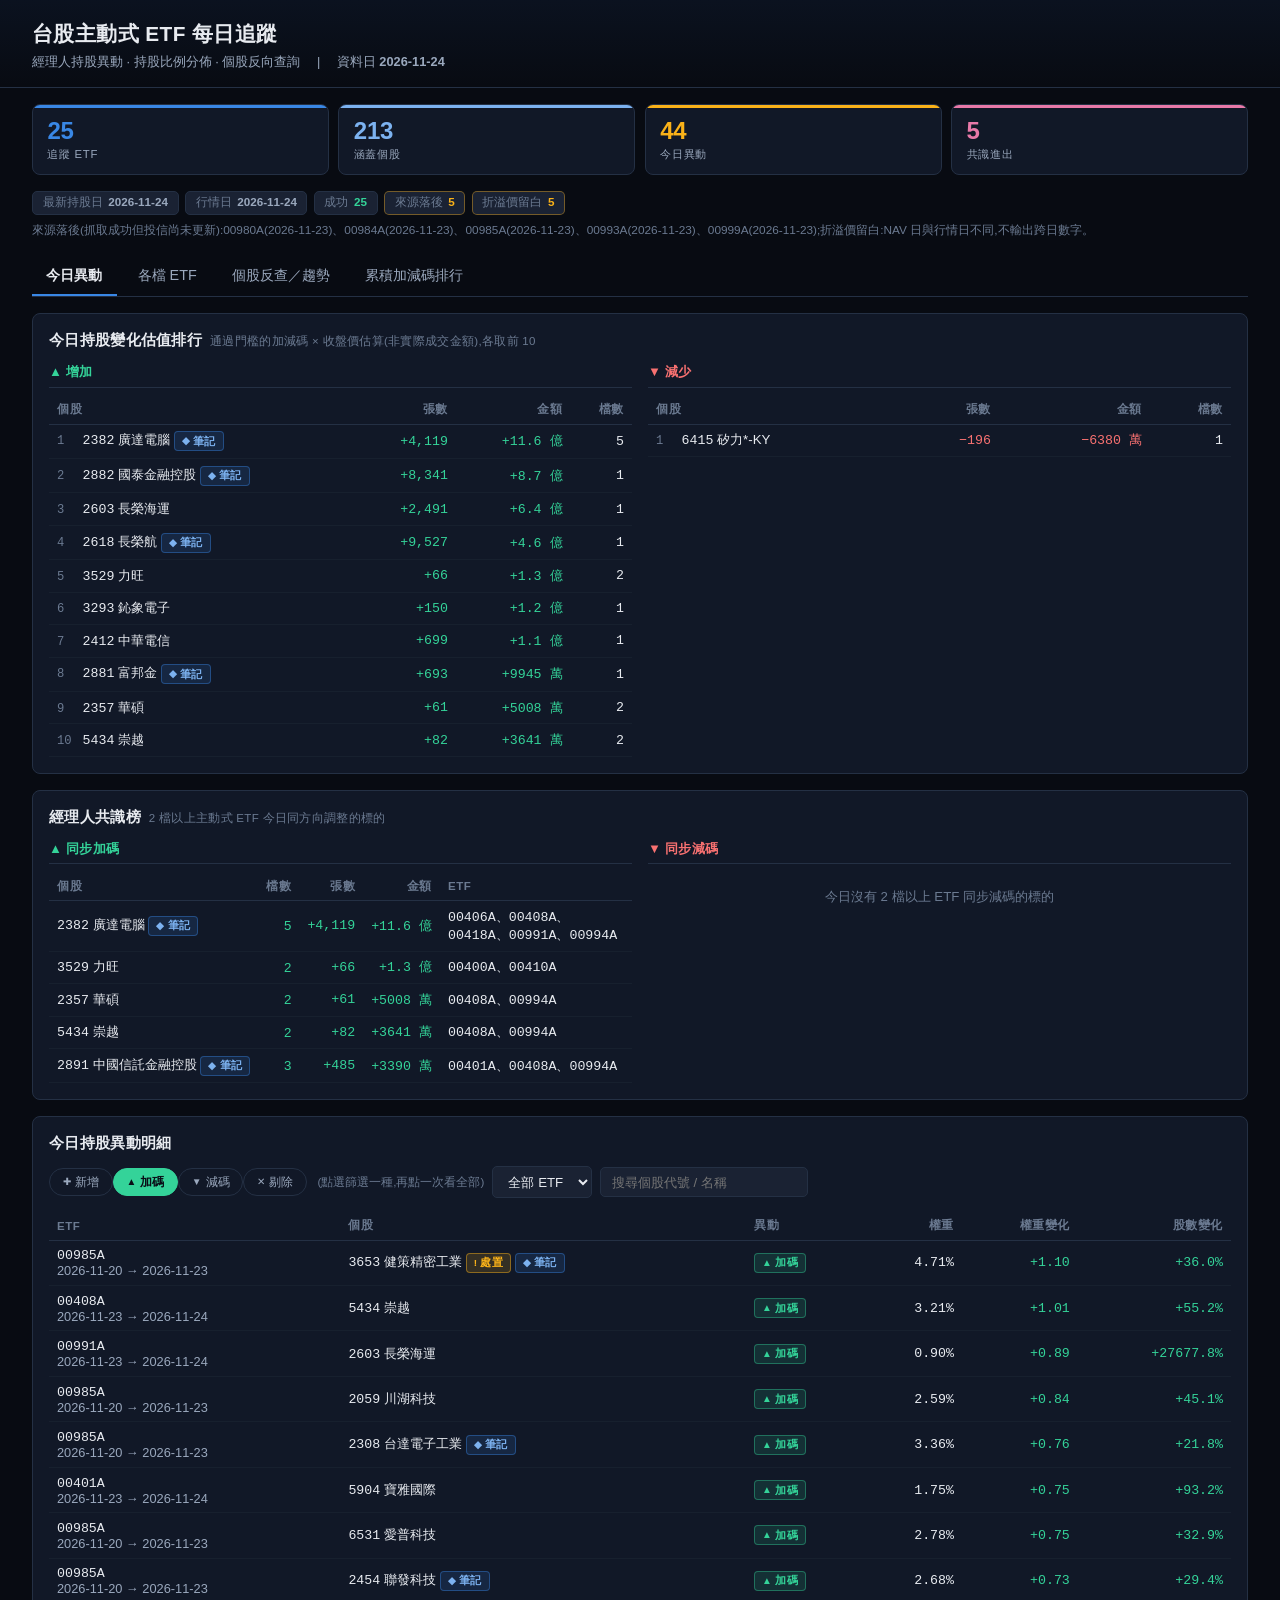
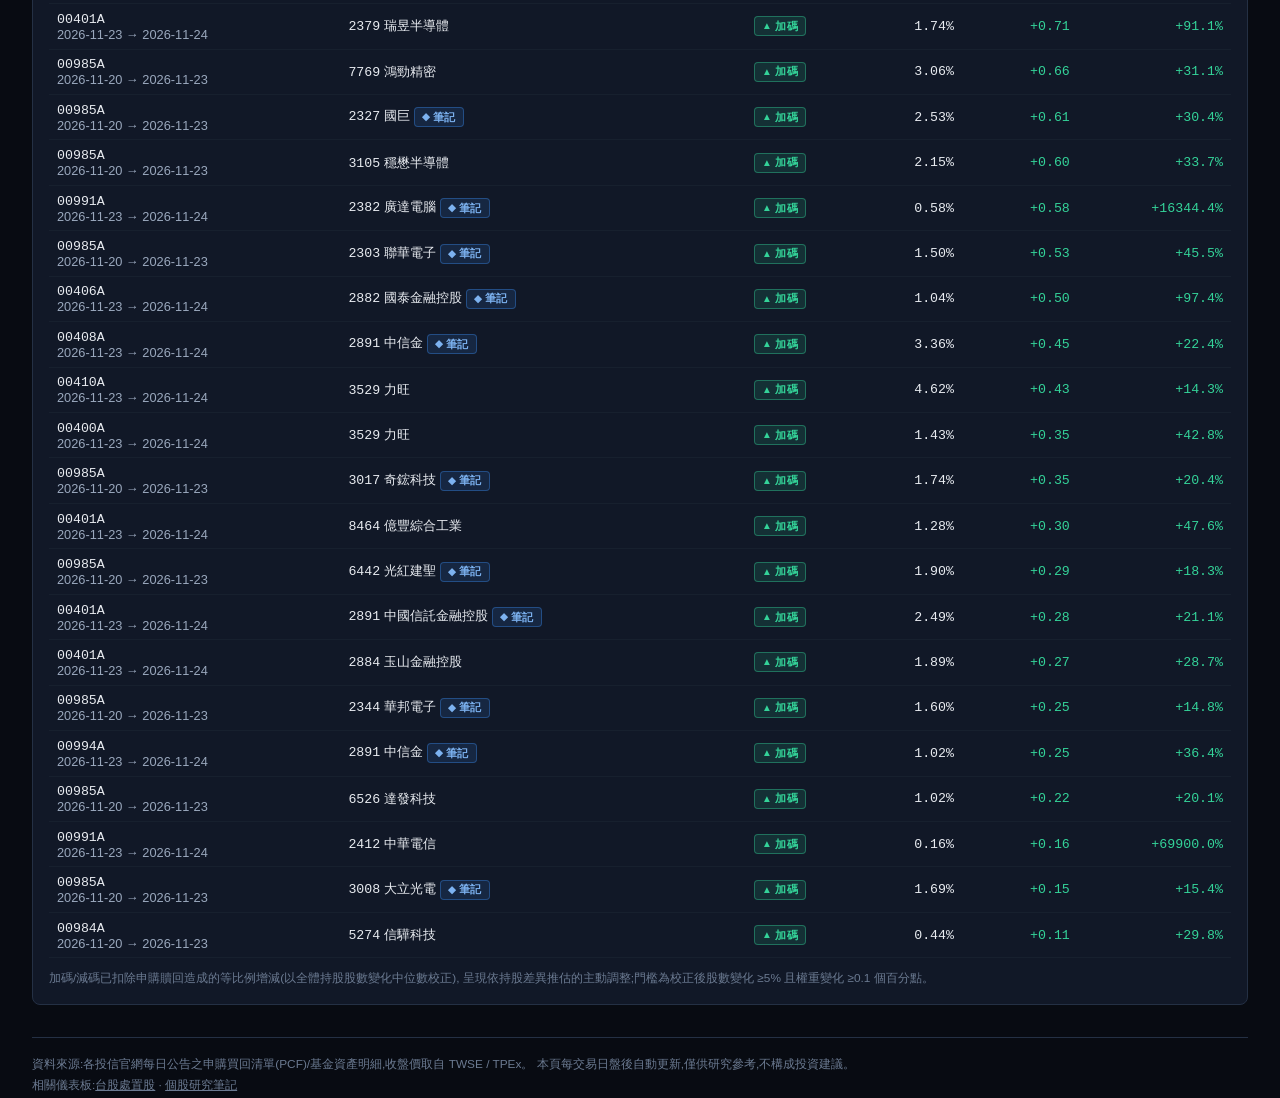
==== commit 2f812009: "sync: 上游 357be80 + 推播狀態 2026/11/25 05:48" ====
--- a/index.html
+++ b/index.html
@@ -3,9 +3,9 @@
 <head>
 <meta charset="utf-8">
 <meta name="viewport" content="width=device-width,initial-scale=1">
-<meta name="build-id" content="c1eaf428fd2b">
-<title>台股主動式ETF追蹤 | Updated 2026-11-23</title>
-<!-- AUTO:DATE:2026-11-23 -->
+<meta name="build-id" content="5db701ef39ec">
+<title>台股主動式ETF追蹤 | Updated 2026-11-24</title>
+<!-- AUTO:DATE:2026-11-24 -->
 <style>
 *,*::before,*::after{box-sizing:border-box}
 body{margin:0;background:var(--bg);color:var(--ink);
@@ -210,17 +210,17 @@
 <body>
 <header><div class="wrap">
   <h1>台股主動式 ETF 每日追蹤</h1>
-  <div class="sub">經理人持股異動 · 持股比例分佈 · 個股反向查詢 　|　 資料日 <b>2026-11-23</b></div>
+  <div class="sub">經理人持股異動 · 持股比例分佈 · 個股反向查詢 　|　 資料日 <b>2026-11-24</b></div>
 </div></header>
 
 <div class="wrap">
   <div class="kpis">
     <div class="kpi k-etf"><div class="n">25</div><div class="l">追蹤 ETF</div></div>
-    <div class="kpi k-stock"><div class="n">217</div><div class="l">涵蓋個股</div></div>
-    <div class="kpi k-move"><div class="n">92</div><div class="l">今日異動</div></div>
-    <div class="kpi k-cons"><div class="n">18</div><div class="l">共識進出</div></div>
+    <div class="kpi k-stock"><div class="n">213</div><div class="l">涵蓋個股</div></div>
+    <div class="kpi k-move"><div class="n">44</div><div class="l">今日異動</div></div>
+    <div class="kpi k-cons"><div class="n">5</div><div class="l">共識進出</div></div>
   </div>
-  <div class="health"><span class="hb">最新持股日 <b>2026-11-23</b></span><span class="hb">行情日 <b>2026-11-23</b></span><span class="hb ok">成功 <b>25</b></span><span class="hb warn">來源落後 <b>5</b></span><span class="hb warn">折溢價留白 <b>5</b></span></div><div class="note" style="margin-top:.4rem">來源落後(抓取成功但投信尚未更新):00980A(2026-11-20)、00984A(2026-11-20)、00985A(2026-11-20)、00993A(2026-11-20)、00999A(2026-11-20);折溢價留白:NAV 日與行情日不同,不輸出跨日數字。</div>
+  <div class="health"><span class="hb">最新持股日 <b>2026-11-24</b></span><span class="hb">行情日 <b>2026-11-24</b></span><span class="hb ok">成功 <b>25</b></span><span class="hb warn">來源落後 <b>5</b></span><span class="hb warn">折溢價留白 <b>5</b></span></div><div class="note" style="margin-top:.4rem">來源落後(抓取成功但投信尚未更新):00980A(2026-11-23)、00984A(2026-11-23)、00985A(2026-11-23)、00993A(2026-11-23)、00999A(2026-11-23);折溢價留白:NAV 日與行情日不同,不輸出跨日數字。</div>
 
   <nav>
     <button class="on">今日異動</button>
@@ -321,8 +321,8 @@
   </footer>
   <div class="visits" id="visits"></div>
 </div>
-<script>const DATA = {"build_id": "c1eaf428fd2b", "consensus": {"decrease": [{"code": "2327", "etfs": ["00406A", "00991A"], "from_date": "2026-11-20", "name": "國巨*", "shares_delta": -2920000, "to_date": "2026-11-23"}, {"code": "2360", "etfs": ["00418A", "00982A", "00991A"], "from_date": "2026-11-20", "name": "致茂電子", "shares_delta": -678000.0, "to_date": "2026-11-23"}, {"code": "3026", "etfs": ["00413A", "00991A"], "from_date": "2026-11-20", "name": "禾伸堂", "shares_delta": -312000, "to_date": "2026-11-23"}, {"code": "3081", "etfs": ["00406A", "00418A"], "from_date": "2026-11-20", "name": "聯亞光電工業", "shares_delta": -825000.0, "to_date": "2026-11-23"}, {"code": "3167", "etfs": ["00408A", "00994A"], "from_date": "2026-11-20", "name": "大量", "shares_delta": -25000.0, "to_date": "2026-11-23"}, {"code": "3189", "etfs": ["00403A", "00405A", "00995A"], "from_date": "2026-11-20", "name": "景碩", "shares_delta": -331000.0, "to_date": "2026-11-23"}, {"code": "3443", "etfs": ["00400A", "00991A"], "from_date": "2026-11-20", "name": "創意", "shares_delta": -158468.0, "to_date": "2026-11-23"}, {"code": "5274", "etfs": ["00406A", "00413A", "00982A"], "from_date": "2026-11-20", "name": "信驊科技", "shares_delta": -157600.0, "to_date": "2026-11-23"}, {"code": "6187", "etfs": ["00406A", "00413A"], "from_date": "2026-11-20", "name": "萬潤科技", "shares_delta": -6000.0, "to_date": "2026-11-23"}, {"code": "6278", "etfs": ["00405A", "00406A"], "from_date": "2026-11-20", "name": "台表科", "shares_delta": -1438000.0, "to_date": "2026-11-23"}, {"code": "6515", "etfs": ["00405A", "00995A"], "from_date": "2026-11-20", "name": "穎崴", "shares_delta": -24000.0, "to_date": "2026-11-23"}, {"code": "6531", "etfs": ["00405A", "00406A"], "from_date": "2026-11-20", "name": "愛普*", "shares_delta": -763000.0, "to_date": "2026-11-23"}, {"code": "8358", "etfs": ["00418A", "00995A"], "from_date": "2026-11-20", "name": "金居開發", "shares_delta": -39000.0, "to_date": "2026-11-23"}], "increase": [{"code": "2301", "etfs": ["00408A", "00994A"], "from_date": "2026-11-20", "name": "光寶科", "shares_delta": 60000, "to_date": "2026-11-23"}, {"code": "2303", "etfs": ["00408A", "00994A"], "from_date": "2026-11-20", "name": "聯電", "shares_delta": 360000, "to_date": "2026-11-23"}, {"code": "3044", "etfs": ["00408A", "00994A"], "from_date": "2026-11-20", "name": "健鼎", "shares_delta": 24000, "to_date": "2026-11-23"}, {"code": "3665", "etfs": ["00981A", "00991A"], "from_date": "2026-11-20", "name": "貿聯-KY", "shares_delta": 268000, "to_date": "2026-11-23"}, {"code": "6526", "etfs": ["00408A", "00994A"], "from_date": "2026-11-20", "name": "達發", "shares_delta": 16000, "to_date": "2026-11-23"}]}, "crosslinks": {"dispo": ["2305", "2466", "3287", "3441", "3491", "3532", "4174", "4534", "4577", "6108", "6140", "6538", "6697", "6751", "7584", "7610", "7717", "8084"], "notes": {"1503": "https://nctuwanglin.github.io/stock-research-notes/1503-shihlin-electric.html", "1513": "https://nctuwanglin.github.io/stock-research-notes/1513-chunghsin-electric.html", "1514": "https://nctuwanglin.github.io/stock-research-notes/1514-allis-electric.html", "1519": "https://nctuwanglin.github.io/stock-research-notes/1519-fortune-electric.html", "2301": "https://nctuwanglin.github.io/stock-research-notes/2301-liteon.html", "2303": "https://nctuwanglin.github.io/stock-research-notes/2303-umc.html", "2308": "https://nctuwanglin.github.io/stock-research-notes/2308-delta.html", "2313": "https://nctuwanglin.github.io/stock-research-notes/2313-unitech.html", "2317": "https://nctuwanglin.github.io/stock-research-notes/2317-honhai.html", "2324": "https://nctuwanglin.github.io/stock-research-notes/2324-compal.html", "2327": "https://nctuwanglin.github.io/stock-research-notes/2327-yageo.html", "2330": "https://nctuwanglin.github.io/stock-research-notes/2330-tsmc.html", "2337": "https://nctuwanglin.github.io/stock-research-notes/2337-macronix.html", "2344": "https://nctuwanglin.github.io/stock-research-notes/2344-winbond.html", "2345": "https://nctuwanglin.github.io/stock-research-notes/2345-accton.html", "2354": "https://nctuwanglin.github.io/stock-research-notes/2354-foxconntech.html", "2374": "https://nctuwanglin.github.io/stock-research-notes/2374-ability.html", "2382": "https://nctuwanglin.github.io/stock-research-notes/2382-quanta.html", "2404": "https://nctuwanglin.github.io/stock-research-notes/2404-uis.html", "2408": "https://nctuwanglin.github.io/stock-research-notes/2408-nanya.html", "2409": "https://nctuwanglin.github.io/stock-research-notes/2409-auo.html", "2449": "https://nctuwanglin.github.io/stock-research-notes/2449-kyec.html", "2454": "https://nctuwanglin.github.io/stock-research-notes/2454-mediatek-event.html", "2481": "https://nctuwanglin.github.io/stock-research-notes/2481-panjit.html", "2492": "https://nctuwanglin.github.io/stock-research-notes/2492-walsin.html", "2610": "https://nctuwanglin.github.io/stock-research-notes/2610-chinaairlines.html", "2618": "https://nctuwanglin.github.io/stock-research-notes/2618-evaair.html", "2634": "https://nctuwanglin.github.io/stock-research-notes/2634-aidc.html", "2646": "https://nctuwanglin.github.io/stock-research-notes/2646-starlux.html", "2881": "https://nctuwanglin.github.io/stock-research-notes/2881-fubon.html", "2882": "https://nctuwanglin.github.io/stock-research-notes/2882-cathay.html", "2883": "https://nctuwanglin.github.io/stock-research-notes/2883-kgi.html", "2885": "https://nctuwanglin.github.io/stock-research-notes/2885-yuanta.html", "2887": "https://nctuwanglin.github.io/stock-research-notes/2887-taishin.html", "2890": "https://nctuwanglin.github.io/stock-research-notes/2890-sinopac.html", "2891": "https://nctuwanglin.github.io/stock-research-notes/2891-ctbc.html", "3008": "https://nctuwanglin.github.io/stock-research-notes/3008-largan.html", "3017": "https://nctuwanglin.github.io/stock-research-notes/3017-avc.html", "3026": "https://nctuwanglin.github.io/stock-research-notes/3026-holystone.html", "3030": "https://nctuwanglin.github.io/stock-research-notes/3030-test-research.html", "3037": "https://nctuwanglin.github.io/stock-research-notes/3037-unimicron.html", "3081": "https://nctuwanglin.github.io/stock-research-notes/3081-unia.html", "3189": "https://nctuwanglin.github.io/stock-research-notes/3189-kinsus.html", "3211": "https://nctuwanglin.github.io/stock-research-notes/3211-simplo.html", "3231": "https://nctuwanglin.github.io/stock-research-notes/3231-wistron.html", "3324": "https://nctuwanglin.github.io/stock-research-notes/3324-auras.html", "3443": "https://nctuwanglin.github.io/stock-research-notes/3443-guc.html", "3481": "https://nctuwanglin.github.io/stock-research-notes/3481-innolux.html", "3491": "https://nctuwanglin.github.io/stock-research-notes/3491-gsat.html", "3532": "https://nctuwanglin.github.io/stock-research-notes/3532-formosasumco.html", "3653": "https://nctuwanglin.github.io/stock-research-notes/3653-chaunchoung.html", "3661": "https://nctuwanglin.github.io/stock-research-notes/3661-alchip.html", "3665": "https://nctuwanglin.github.io/stock-research-notes/3665-bizlink.html", "3675": "https://nctuwanglin.github.io/stock-research-notes/3675-eris.html", "3711": "https://nctuwanglin.github.io/stock-research-notes/3711-ase.html", "4931": "https://nctuwanglin.github.io/stock-research-notes/4931-stl.html", "4958": "https://nctuwanglin.github.io/stock-research-notes/4958-zdt.html", "5347": "https://nctuwanglin.github.io/stock-research-notes/5347-vis.html", "5425": "https://nctuwanglin.github.io/stock-research-notes/5425-tsc.html", "5483": "https://nctuwanglin.github.io/stock-research-notes/5483-sas.html", "5536": "https://nctuwanglin.github.io/stock-research-notes/5536-acter.html", "6139": "https://nctuwanglin.github.io/stock-research-notes/6139-lk.html", "6182": "https://nctuwanglin.github.io/stock-research-notes/6182-waferworks.html", "6196": "https://nctuwanglin.github.io/stock-research-notes/6196-marketech.html", "6239": "https://nctuwanglin.github.io/stock-research-notes/6239-powertech.html", "6285": "https://nctuwanglin.github.io/stock-research-notes/6285-wnc.html", "6442": "https://nctuwanglin.github.io/stock-research-notes/6442-guansheng.html", "6488": "https://nctuwanglin.github.io/stock-research-notes/6488-globalwafers.html", "6691": "https://nctuwanglin.github.io/stock-research-notes/6691-yankey.html", "6757": "https://nctuwanglin.github.io/stock-research-notes/6757-tigerair.html", "6770": "https://nctuwanglin.github.io/stock-research-notes/6770-psmc.html", "6781": "https://nctuwanglin.github.io/stock-research-notes/6781-aes.html", "6805": "https://nctuwanglin.github.io/stock-research-notes/6805-fositek.html", "8027": "https://nctuwanglin.github.io/stock-research-notes/8027-eandr.html", "8033": "https://nctuwanglin.github.io/stock-research-notes/8033-thundertiger.html", "8046": "https://nctuwanglin.github.io/stock-research-notes/8046-nanya-pcb.html", "8150": "https://nctuwanglin.github.io/stock-research-notes/8150-chipmos.html", "8299": "https://nctuwanglin.github.io/stock-research-notes/8299-phison.html"}}, "etfs": {"00400A": {"close": 10.31, "data_date": "2026-11-23", "events": [{"adjusted_shares_delta": 657722, "code": "2606", "common_holdings_count": 47, "daily_comparable": true, "from_date": "2026-11-20", "method": "median-v1", "name": "裕  民", "quality": "ok", "scale": 1.0056941983091716, "shares": 657722, "shares_delta": 657722, "to_date": "2026-11-23", "type": "ADD", "weight": 0.17}, {"adjusted_shares_delta": 44507, "code": "3661", "common_holdings_count": 47, "daily_comparable": true, "from_date": "2026-11-20", "method": "median-v1", "name": "世芯-KY", "prev_shares": 191774, "prev_weight": 2.58, "quality": "ok", "scale": 1.005694, "shares": 237373, "shares_delta": 45599, "shares_delta_pct": 23.08, "to_date": "2026-11-23", "type": "INCREASE", "weight": 3.33, "weight_delta": 0.75}, {"adjusted_shares_delta": -2952331.979664, "code": "2603", "common_holdings_count": 47, "daily_comparable": true, "from_date": "2026-11-20", "method": "median-v1", "name": "長榮", "prev_shares": 2935616, "prev_weight": 2.84, "quality": "ok", "scale": 1.0056941983091716, "shares_delta": -2935616, "to_date": "2026-11-23", "type": "REMOVE"}, {"adjusted_shares_delta": -321442.996746, "code": "3406", "common_holdings_count": 47, "daily_comparable": true, "from_date": "2026-11-20", "method": "median-v1", "name": "玉晶光", "prev_shares": 319623, "prev_weight": 0.85, "quality": "ok", "scale": 1.0056941983091716, "shares_delta": -319623, "to_date": "2026-11-23", "type": "REMOVE"}, {"adjusted_shares_delta": -138468.0, "code": "3443", "common_holdings_count": 47, "daily_comparable": true, "from_date": "2026-11-20", "method": "median-v1", "name": "創意", "prev_shares": 137684, "prev_weight": 3.04, "quality": "ok", "scale": 1.0056941983091716, "shares_delta": -137684, "to_date": "2026-11-23", "type": "REMOVE"}, {"adjusted_shares_delta": -1300608.993492, "code": "6147", "common_holdings_count": 47, "daily_comparable": true, "from_date": "2026-11-20", "method": "median-v1", "name": "頎邦", "prev_shares": 1293245, "prev_weight": 0.62, "quality": "ok", "scale": 1.0056941983091716, "shares_delta": -1293245, "to_date": "2026-11-23", "type": "REMOVE"}, {"adjusted_shares_delta": -74178.998373, "code": "7750", "common_holdings_count": 47, "daily_comparable": true, "from_date": "2026-11-20", "method": "median-v1", "name": "新  代", "prev_shares": 73759, "prev_weight": 0.33, "quality": "ok", "scale": 1.0056941983091716, "shares_delta": -73759, "to_date": "2026-11-23", "type": "REMOVE"}], "holders": 147417.0, "holdings": [{"code": "1215", "name": "卜蜂", "shares": 197811, "weight": 0.08}, {"code": "1303", "name": "南亞", "shares": 2007784, "weight": 1.8}, {"code": "1476", "name": "儒鴻", "shares": 69234, "weight": 0.1}, {"code": "1477", "name": "聚  陽", "shares": 346170, "weight": 0.3}, {"code": "2059", "name": "川湖", "shares": 163194, "weight": 3.67}, {"code": "2308", "name": "台達電", "shares": 474747, "weight": 1.86}, {"code": "2313", "name": "華通", "shares": 1107743, "weight": 0.68}, {"code": "2330", "name": "台積電", "shares": 1641833, "weight": 13.21}, {"code": "2345", "name": "智邦", "shares": 257155, "weight": 1.38}, {"code": "2360", "name": "致茂", "shares": 197811, "weight": 0.73}, {"code": "2368", "name": "金像電", "shares": 746737, "weight": 2.32}, {"code": "2383", "name": "台光電", "shares": 430239, "weight": 5.24}, {"code": "2395", "name": "研華", "shares": 19781, "weight": 0.04}, {"code": "2454", "name": "聯發科", "shares": 568707, "weight": 8.28}, {"code": "2606", "name": "裕  民", "shares": 657722, "weight": 0.17}, {"code": "2637", "name": "慧洋-KY", "shares": 286826, "weight": 0.1}, {"code": "2891", "name": "中信金", "shares": 6547551, "weight": 1.66}, {"code": "3017", "name": "奇鋐", "shares": 534090, "weight": 4.99}, {"code": "3023", "name": "信邦", "shares": 900041, "weight": 0.99}, {"code": "3036", "name": "文曄", "shares": 2205595, "weight": 1.41}, {"code": "3037", "name": "欣興", "shares": 1068180, "weight": 2.36}, {"code": "3044", "name": "健鼎", "shares": 2487476, "weight": 4.37}, {"code": "3081", "name": "聯  亞", "shares": 123632, "weight": 0.69}, {"code": "3167", "name": "大  量", "shares": 113741, "weight": 0.25}, {"code": "3231", "name": "緯創", "shares": 1612161, "weight": 0.95}, {"code": "3264", "name": "欣  銓", "shares": 192866, "weight": 0.11}, {"code": "3293", "name": "鈊  象", "shares": 133523, "weight": 0.4}, {"code": "3529", "name": "力旺", "shares": 143413, "weight": 1.08}, {"code": "3533", "name": "Lotes Co Ltd", "shares": 296717, "weight": 1.67}, {"code": "3596", "name": "智  易", "shares": 336279, "weight": 0.17}, {"code": "3653", "name": "健策", "shares": 202756, "weight": 2.99}, {"code": "3661", "name": "世芯-KY", "shares": 237373, "weight": 3.33}, {"code": "3665", "name": "貿聯-KY", "shares": 227483, "weight": 1.29}, {"code": "3702", "name": "大聯大", "shares": 1701176, "weight": 0.51}, {"code": "3711", "name": "日月光投控", "shares": 464856, "weight": 0.89}, {"code": "4958", "name": "臻鼎-KY", "shares": 257155, "weight": 0.34}, {"code": "5274", "name": "信  驊", "shares": 74179, "weight": 2.52}, {"code": "5434", "name": "崇越", "shares": 197811, "weight": 0.32}, {"code": "6121", "name": "新  普", "shares": 178030, "weight": 0.19}, {"code": "6187", "name": "萬  潤", "shares": 331334, "weight": 0.88}, {"code": "6223", "name": "旺矽", "shares": 207702, "weight": 3.14}, {"code": "6271", "name": "同欣電", "shares": 341224, "weight": 0.23}, {"code": "6278", "name": "台表科", "shares": 3372681, "weight": 2.08}, {"code": "6285", "name": "啟  碁", "shares": 148358, "weight": 0.1}, {"code": "6488", "name": "環球晶", "shares": 628051, "weight": 1.15}, {"code": "6669", "name": "緯穎", "shares": 19781, "weight": 0.1}, {"code": "7769", "name": "鴻  勁", "shares": 59343, "weight": 0.69}, {"code": "9939", "name": "宏全", "shares": 178030, "weight": 0.08}], "issuer": "國泰", "name": "主動國泰動能高息", "nav": 10.2, "nav_date": "2026-11-23", "premium_note": null, "premium_pct": 1.08, "quote_date": "2026-11-23", "scale": 25225667594.0, "status": "ok"}, "00401A": {"close": 10.43, "data_date": "2026-11-23", "events": [{"adjusted_shares_delta": 45000, "code": "1477", "common_holdings_count": 57, "daily_comparable": true, "from_date": "2026-11-20", "method": "median-v1", "name": "聚陽實業", "prev_shares": 384600, "prev_weight": 2.37, "quality": "ok", "scale": 1.0, "shares": 429600, "shares_delta": 45000, "shares_delta_pct": 11.7, "to_date": "2026-11-23", "type": "INCREASE", "weight": 2.62, "weight_delta": 0.25}, {"adjusted_shares_delta": 192000, "code": "2886", "common_holdings_count": 57, "daily_comparable": true, "from_date": "2026-11-20", "method": "median-v1", "name": "兆豐金融控股", "prev_shares": 1625000, "prev_weight": 2.36, "quality": "ok", "scale": 1.0, "shares": 1817000, "shares_delta": 192000, "shares_delta_pct": 11.82, "to_date": "2026-11-23", "type": "INCREASE", "weight": 2.5, "weight_delta": 0.14}, {"adjusted_shares_delta": 246000, "code": "5904", "common_holdings_count": 57, "daily_comparable": true, "from_date": "2026-11-20", "method": "median-v1", "name": "寶雅國際", "prev_shares": 295000, "prev_weight": 0.56, "quality": "ok", "scale": 1.0, "shares": 541000, "shares_delta": 246000, "shares_delta_pct": 83.39, "to_date": "2026-11-23", "type": "INCREASE", "weight": 1.0, "weight_delta": 0.44}, {"adjusted_shares_delta": -64000, "code": "1303", "common_holdings_count": 57, "daily_comparable": true, "from_date": "2026-11-20", "method": "median-v1", "name": "南亞塑膠工業", "prev_shares": 159000, "prev_weight": 0.92, "quality": "ok", "scale": 1.0, "shares": 95000, "shares_delta": -64000, "shares_delta_pct": -40.25, "to_date": "2026-11-23", "type": "DECREASE", "weight": 0.59, "weight_delta": -0.33}, {"adjusted_shares_delta": -11660.0, "code": "3131", "common_holdings_count": 57, "daily_comparable": true, "from_date": "2026-11-20", "method": "median-v1", "name": "弘塑科技", "prev_shares": 11660, "prev_weight": 0.43, "quality": "ok", "scale": 1.0, "shares_delta": -11660, "to_date": "2026-11-23", "type": "REMOVE"}], "holders": null, "holdings": [{"code": "2330", "name": "台灣積體電路製造", "shares": 369823, "weight": 20.66}, {"code": "2454", "name": "聯發科技", "shares": 58800, "weight": 5.96}, {"code": "3711", "name": "日月光", "shares": 273000, "weight": 3.62}, {"code": "1477", "name": "聚陽實業", "shares": 429600, "weight": 2.62}, {"code": "2886", "name": "兆豐金融控股", "shares": 1817000, "weight": 2.5}, {"code": "1476", "name": "儒鴻企業", "shares": 252000, "weight": 2.49}, {"code": "2303", "name": "聯華電子", "shares": 956000, "weight": 2.32}, {"code": "2891", "name": "中國信託金融控股", "shares": 1257000, "weight": 2.21}, {"code": "6223", "name": "旺矽科技", "shares": 20800, "weight": 2.18}, {"code": "2603", "name": "長榮海運", "shares": 332000, "weight": 2.14}, {"code": "2881", "name": "富邦金融控股", "shares": 519000, "weight": 1.86}, {"code": "3231", "name": "緯創", "shares": 453000, "weight": 1.85}, {"code": "2382", "name": "廣達電腦", "shares": 254000, "weight": 1.8}, {"code": "3443", "name": "創意電子", "shares": 12000, "weight": 1.69}, {"code": "2884", "name": "玉山金融控股", "shares": 1524000, "weight": 1.62}, {"code": "2357", "name": "華碩電腦", "shares": 75000, "weight": 1.56}, {"code": "3491", "name": "昇達科技", "shares": 44960, "weight": 1.56}, {"code": "2308", "name": "台達電子工業", "shares": 53590, "weight": 1.46}, {"code": "2890", "name": "永豐金融控股", "shares": 1443000, "weight": 1.46}, {"code": "3008", "name": "大立光電", "shares": 14500, "weight": 1.44}, {"code": "2059", "name": "川湖科技", "shares": 9191, "weight": 1.43}, {"code": "2883", "name": "凱基金", "shares": 1703000, "weight": 1.39}, {"code": "7828", "name": "創新服務", "shares": 37270, "weight": 1.32}, {"code": "6669", "name": "緯穎", "shares": 34583, "weight": 1.31}, {"code": "2455", "name": "全新光電科技", "shares": 167000, "weight": 1.25}, {"code": "2360", "name": "致茂電子", "shares": 45600, "weight": 1.16}, {"code": "6187", "name": "萬潤科技", "shares": 61000, "weight": 1.13}, {"code": "6285", "name": "啟碁科技", "shares": 223000, "weight": 1.09}, {"code": "2379", "name": "瑞昱半導體", "shares": 56000, "weight": 1.03}, {"code": "2313", "name": "華通電腦", "shares": 241356, "weight": 1.03}, {"code": "2412", "name": "中華電信", "shares": 221000, "weight": 1.0}, {"code": "5904", "name": "寶雅國際", "shares": 541000, "weight": 1.0}, {"code": "6531", "name": "愛普", "shares": 69000, "weight": 0.98}, {"code": "8464", "name": "億豐綜合工業", "shares": 105000, "weight": 0.98}, {"code": "2882", "name": "國泰金融控股", "shares": 366000, "weight": 0.96}, {"code": "3653", "name": "健策精密工業", "shares": 9300, "weight": 0.94}, {"code": "5274", "name": "信驊科技", "shares": 4102, "weight": 0.94}, {"code": "5347", "name": "世界先進積體電路", "shares": 303000, "weight": 0.92}, {"code": "2887", "name": "台新新光金", "shares": 1009160, "weight": 0.92}, {"code": "4958", "name": "臻鼎-KY", "shares": 100000, "weight": 0.91}, {"code": "6147", "name": "頎邦科技", "shares": 253000, "weight": 0.86}, {"code": "4904", "name": "遠傳電信", "shares": 278000, "weight": 0.79}, {"code": "2383", "name": "台光電子材料", "shares": 7910, "weight": 0.67}, {"code": "1303", "name": "南亞塑膠工業", "shares": 95000, "weight": 0.59}, {"code": "6515", "name": "穎崴", "shares": 7200, "weight": 0.58}, {"code": "2317", "name": "鴻海精密工業", "shares": 90000, "weight": 0.51}, {"code": "7856", "name": "漢測", "shares": 11700, "weight": 0.51}, {"code": "7769", "name": "鴻勁", "shares": 6000, "weight": 0.48}, {"code": "3037", "name": "欣興電子", "shares": 26600, "weight": 0.41}, {"code": "2327", "name": "國巨", "shares": 44000, "weight": 0.38}, {"code": "1216", "name": "統一企業", "shares": 141000, "weight": 0.29}, {"code": "4938", "name": "和碩聯合科技", "shares": 130000, "weight": 0.28}, {"code": "2912", "name": "統一超商", "shares": 46000, "weight": 0.25}, {"code": "3034", "name": "聯詠科技", "shares": 15000, "weight": 0.18}, {"code": "5871", "name": "中租-KY", "shares": 49920, "weight": 0.13}, {"code": "2345", "name": "智邦科技", "shares": 2523, "weight": 0.09}, {"code": "2885", "name": "元大金融控股", "shares": 10040, "weight": 0.02}], "issuer": "摩根", "name": "主動摩根台灣鑫收", "nav": 10.2, "nav_date": "2026-11-23", "premium_note": null, "premium_pct": 2.25, "quote_date": "2026-11-23", "scale": 3569890505.0, "status": "ok"}, "00403A": {"close": 7.31, "data_date": "2026-11-23", "events": [{"adjusted_shares_delta": -250000, "code": "3189", "common_holdings_count": 50, "daily_comparable": true, "from_date": "2026-11-20", "method": "median-v1", "name": "景碩", "prev_shares": 4450000, "prev_weight": 2.15, "quality": "ok", "scale": 1.0, "shares": 4200000, "shares_delta": -250000, "shares_delta_pct": -5.62, "to_date": "2026-11-23", "type": "DECREASE", "weight": 1.94, "weight_delta": -0.21}], "holders": 816282.0, "holdings": [{"code": "2330", "name": "台積電", "shares": 8388000, "weight": 16.8}, {"code": "2454", "name": "聯發科", "shares": 1950000, "weight": 7.09}, {"code": "3017", "name": "奇鋐", "shares": 2550000, "weight": 5.95}, {"code": "3443", "name": "創意", "shares": 800000, "weight": 4.04}, {"code": "3037", "name": "欣興", "shares": 7200000, "weight": 3.96}, {"code": "3653", "name": "健策", "shares": 1030000, "weight": 3.74}, {"code": "2383", "name": "台光電", "shares": 1200000, "weight": 3.66}, {"code": "6223", "name": "旺矽", "shares": 930000, "weight": 3.49}, {"code": "1303", "name": "南亞", "shares": 15100000, "weight": 3.37}, {"code": "2327", "name": "國巨*", "shares": 8800000, "weight": 2.69}, {"code": "6669", "name": "緯穎", "shares": 1910956, "weight": 2.59}, {"code": "2308", "name": "台達電", "shares": 2170000, "weight": 2.12}, {"code": "3665", "name": "貿聯-KY", "shares": 1460000, "weight": 2.06}, {"code": "8046", "name": "南電", "shares": 3010000, "weight": 1.99}, {"code": "3189", "name": "景碩", "shares": 4200000, "weight": 1.94}, {"code": "2345", "name": "智邦", "shares": 1260000, "weight": 1.68}, {"code": "8996", "name": "高力", "shares": 1880000, "weight": 1.59}, {"code": "3711", "name": "日月光投控", "shares": 3300000, "weight": 1.57}, {"code": "5274", "name": "信驊", "shares": 180500, "weight": 1.48}, {"code": "3008", "name": "大立光", "shares": 375000, "weight": 1.34}, {"code": "2368", "name": "金像電", "shares": 1030000, "weight": 0.79}, {"code": "2408", "name": "南亞科", "shares": 2800000, "weight": 0.78}, {"code": "2317", "name": "鴻海", "shares": 3200000, "weight": 0.65}, {"code": "2882", "name": "國泰金", "shares": 6800000, "weight": 0.64}, {"code": "2449", "name": "京元電子", "shares": 4000000, "weight": 0.62}, {"code": "6805", "name": "富世達", "shares": 370000, "weight": 0.53}, {"code": "3661", "name": "世芯-KY", "shares": 134000, "weight": 0.47}, {"code": "1560", "name": "中砂", "shares": 800000, "weight": 0.44}, {"code": "2059", "name": "川湖", "shares": 75000, "weight": 0.42}, {"code": "3450", "name": "聯鈞", "shares": 1500000, "weight": 0.38}, {"code": "2313", "name": "華通", "shares": 2000000, "weight": 0.3}, {"code": "6515", "name": "穎崴", "shares": 90000, "weight": 0.26}, {"code": "3044", "name": "健鼎", "shares": 450000, "weight": 0.2}, {"code": "6442", "name": "光聖", "shares": 230000, "weight": 0.2}, {"code": "2883", "name": "凱基金", "shares": 4000000, "weight": 0.12}, {"code": "6488", "name": "環球晶", "shares": 240000, "weight": 0.11}, {"code": "2379", "name": "瑞昱", "shares": 100000, "weight": 0.07}, {"code": "6285", "name": "啟碁", "shares": 350000, "weight": 0.06}, {"code": "3583", "name": "辛耘", "shares": 159000, "weight": 0.06}, {"code": "2455", "name": "全新", "shares": 200000, "weight": 0.05}, {"code": "1717", "name": "長興", "shares": 900000, "weight": 0.04}, {"code": "3264", "name": "欣銓", "shares": 1000, "weight": 0.0}, {"code": "8358", "name": "金居", "shares": 1000, "weight": 0.0}, {"code": "8299", "name": "群聯", "shares": 1000, "weight": 0.0}, {"code": "6196", "name": "帆宣", "shares": 1000, "weight": 0.0}, {"code": "6239", "name": "力成", "shares": 1000, "weight": 0.0}, {"code": "2049", "name": "上銀", "shares": 1000, "weight": 0.0}, {"code": "2303", "name": "聯電", "shares": 1000, "weight": 0.0}, {"code": "2301", "name": "光寶科", "shares": 1000, "weight": 0.0}, {"code": "2481", "name": "強茂", "shares": 1000, "weight": 0.0}], "issuer": "統一", "name": "主動統一升級50", "nav": 7.25, "nav_date": "2026-11-23", "premium_note": null, "premium_pct": 0.83, "quote_date": "2026-11-23", "scale": 101370470538.0, "status": "ok"}, "00404A": {"close": 7.14, "data_date": "2026-11-23", "events": [], "holders": null, "holdings": [{"code": "2317", "name": "鴻海精密工業", "shares": 71000, "weight": 0.464292829}, {"code": "6505", "name": "台塑石化", "shares": 187000, "weight": 0.484986969}, {"code": "5904", "name": "寶雅國際", "shares": 217000, "weight": 0.462219923}, {"code": "2360", "name": "致茂電子", "shares": 13000, "weight": 0.382551133}, {"code": "2882", "name": "國泰金融控股", "shares": 989000, "weight": 2.982540183}, {"code": "2454", "name": "聯發科技", "shares": 64500, "weight": 7.545075909}, {"code": "3711", "name": "日月光", "shares": 226000, "weight": 3.457975277}, {"code": "3264", "name": "欣銓科技", "shares": 84000, "weight": 0.377313316}, {"code": "8016", "name": "矽創電子", "shares": 258000, "weight": 2.03522536}, {"code": "6257", "name": "矽格股份有限公司", "shares": 151000, "weight": 0.635125035}, {"code": "3036", "name": "文曄科技", "shares": 206000, "weight": 1.056102702}, {"code": "2382", "name": "廣達電腦", "shares": 55000, "weight": 0.448706354}, {"code": "2357", "name": "華碩電腦", "shares": 50000, "weight": 1.203110776}, {"code": "3374", "name": "精材科技股份有限公司", "shares": 10000, "weight": 0.10777206}, {"code": "6691", "name": "洋基工程股份有限公司", "shares": 86000, "weight": 1.330881775}, {"code": "8081", "name": "致新科技", "shares": 119000, "weight": 0.776292149}, {"code": "2603", "name": "長榮海運", "shares": 194000, "weight": 1.444145607}, {"code": "7769", "name": "鴻勁精密股份有限公司", "shares": 11000, "weight": 1.016136568}, {"code": "6669", "name": "緯穎", "shares": 24000, "weight": 1.047563472}, {"code": "2330", "name": "台灣積體電路製造", "shares": 356000, "weight": 22.94100515}, {"code": "2637", "name": "慧洋海運股份有限公司", "shares": 403000, "weight": 1.081006142}, {"code": "6223", "name": "旺矽科技", "shares": 6500, "weight": 0.785117078}, {"code": "6957", "name": "裕慶金屬股份有限公司", "shares": 6000, "weight": 0.071234316}, {"code": "2383", "name": "台光電子材料", "shares": 26000, "weight": 2.55034089}, {"code": "3034", "name": "聯詠科技", "shares": 161000, "weight": 2.202772027}, {"code": "1303", "name": "南亞塑膠工業", "shares": 93000, "weight": 0.668678811}, {"code": "6491", "name": "晶碩光學", "shares": 86000, "weight": 0.956869871}, {"code": "2851", "name": "中央再保險股份有限公司", "shares": 833000, "weight": 1.052433055}, {"code": "2377", "name": "微星科技", "shares": 106000, "weight": 0.408835453}, {"code": "2006", "name": "東和鋼鐵企業", "shares": 552000, "weight": 1.389564376}, {"code": "2303", "name": "聯華電子", "shares": 443000, "weight": 1.241740472}, {"code": "2885", "name": "元大金融控股", "shares": 1645960, "weight": 3.051395704}, {"code": "2347", "name": "聯強國際", "shares": 733000, "weight": 1.642763642}, {"code": "3037", "name": "欣興電子", "shares": 15000, "weight": 0.26570019}, {"code": "3014", "name": "聯陽半導體股份有限公司", "shares": 320000, "weight": 1.208824758}, {"code": "2887", "name": "台新新光金融控股股份有限公司", "shares": 1643150, "weight": 1.721303919}, {"code": "6196", "name": "帆宣系統科技股份有限公司", "shares": 177000, "weight": 1.724956107}, {"code": "4961", "name": "天鈺科技", "shares": 114000, "weight": 0.622443169}, {"code": "2395", "name": "研華", "shares": 111000, "weight": 1.888661707}, {"code": "3443", "name": "創意電子", "shares": 9000, "weight": 1.462779539}, {"code": "3017", "name": "奇鋐科技", "shares": 16000, "weight": 1.201206115}, {"code": "5434", "name": "崇越科技股份有限公司", "shares": 131000, "weight": 1.690434129}, {"code": "3653", "name": "健策精密工業", "shares": 8000, "weight": 0.935823369}, {"code": "6206", "name": "飛捷科技股份有限公司", "shares": 221000, "weight": 0.740135337}, {"code": "5274", "name": "信驊科技", "shares": 7440, "weight": 1.962638735}, {"code": "3293", "name": "鈊象電子", "shares": 82000, "weight": 1.965292563}, {"code": "2890", "name": "永豐金融控股", "shares": 977305, "weight": 1.138578644}, {"code": "8299", "name": "群聯電子", "shares": 27000, "weight": 1.24279121}, {"code": "2379", "name": "瑞昱半導體", "shares": 101000, "weight": 2.135315289}, {"code": "2301", "name": "光寶科技", "shares": 82000, "weight": 0.482863272}], "issuer": "聯博", "name": "主動聯博動能50", "nav": 7.15, "nav_date": "2026-11-23", "premium_note": null, "premium_pct": -0.14, "quote_date": "2026-11-23", "scale": 3150167114.0, "status": "ok"}, "00405A": {"close": 5.92, "data_date": "2026-11-23", "events": [{"adjusted_shares_delta": 80000, "code": "2330", "common_holdings_count": 43, "daily_comparable": true, "from_date": "2026-11-20", "method": "median-v1", "name": "台積電", "prev_shares": 589000, "prev_weight": 7.4549, "quality": "ok", "scale": 1.0, "shares": 669000, "shares_delta": 80000, "shares_delta_pct": 13.58, "to_date": "2026-11-23", "type": "INCREASE", "weight": 8.1902, "weight_delta": 0.7353}, {"adjusted_shares_delta": -80000, "code": "6223", "common_holdings_count": 43, "daily_comparable": true, "from_date": "2026-11-20", "method": "median-v1", "name": "旺矽", "prev_shares": 323000, "prev_weight": 7.277, "quality": "ok", "scale": 1.0, "shares": 243000, "shares_delta": -80000, "shares_delta_pct": -24.77, "to_date": "2026-11-23", "type": "DECREASE", "weight": 5.5761, "weight_delta": -1.7009}, {"adjusted_shares_delta": -100000, "code": "3653", "common_holdings_count": 43, "daily_comparable": true, "from_date": "2026-11-20", "method": "median-v1", "name": "健策", "prev_shares": 260000, "prev_weight": 6.0962, "quality": "ok", "scale": 1.0, "shares": 160000, "shares_delta": -100000, "shares_delta_pct": -38.46, "to_date": "2026-11-23", "type": "DECREASE", "weight": 3.5557, "weight_delta": -2.5405}, {"adjusted_shares_delta": -600000, "code": "6531", "common_holdings_count": 43, "daily_comparable": true, "from_date": "2026-11-20", "method": "median-v1", "name": "愛普*", "prev_shares": 1030000, "prev_weight": 3.145, "quality": "ok", "scale": 1.0, "shares": 430000, "shares_delta": -600000, "shares_delta_pct": -58.25, "to_date": "2026-11-23", "type": "DECREASE", "weight": 1.3355, "weight_delta": -1.8095}, {"adjusted_shares_delta": -23000.0, "code": "6515", "common_holdings_count": 43, "daily_comparable": true, "from_date": "2026-11-20", "method": "median-v1", "name": "穎崴", "prev_shares": 23000, "prev_weight": 0.4199, "quality": "ok", "scale": 1.0, "shares_delta": -23000, "to_date": "2026-11-23", "type": "REMOVE"}, {"adjusted_shares_delta": -50000.0, "code": "3189", "common_holdings_count": 43, "daily_comparable": true, "from_date": "2026-11-20", "method": "median-v1", "name": "景碩", "prev_shares": 50000, "prev_weight": 0.1487, "quality": "ok", "scale": 1.0, "shares_delta": -50000, "to_date": "2026-11-23", "type": "REMOVE"}, {"adjusted_shares_delta": -10000.0, "code": "6278", "common_holdings_count": 43, "daily_comparable": true, "from_date": "2026-11-20", "method": "median-v1", "name": "台表科", "prev_shares": 10000, "prev_weight": 0.0096, "quality": "ok", "scale": 1.0, "shares_delta": -10000, "to_date": "2026-11-23", "type": "REMOVE"}, {"adjusted_shares_delta": -10000.0, "code": "3605", "common_holdings_count": 43, "daily_comparable": true, "from_date": "2026-11-20", "method": "median-v1", "name": "宏致", "prev_shares": 10000, "prev_weight": 0.0052, "quality": "ok", "scale": 1.0, "shares_delta": -10000, "to_date": "2026-11-23", "type": "REMOVE"}], "holders": 131210.0, "holdings": [{"code": "2330", "name": "台積電", "shares": 669000, "weight": 8.1902}, {"code": "2454", "name": "聯發科", "shares": 350000, "weight": 7.7782}, {"code": "3665", "name": "貿聯-KY", "shares": 665000, "weight": 5.7349}, {"code": "6223", "name": "旺矽", "shares": 243000, "weight": 5.5761}, {"code": "2368", "name": "金像電", "shares": 1127000, "weight": 5.315}, {"code": "8046", "name": "南電", "shares": 1299000, "weight": 5.2487}, {"code": "5274", "name": "信驊", "shares": 103300, "weight": 5.1769}, {"code": "2345", "name": "智邦", "shares": 609000, "weight": 4.9582}, {"code": "3017", "name": "奇鋐", "shares": 278000, "weight": 3.965}, {"code": "2383", "name": "台光電", "shares": 212000, "weight": 3.9506}, {"code": "3653", "name": "健策", "shares": 160000, "weight": 3.5557}, {"code": "3037", "name": "欣興", "shares": 1030000, "weight": 3.4661}, {"code": "3711", "name": "日月光投控", "shares": 833000, "weight": 2.4214}, {"code": "3443", "name": "創意", "shares": 73000, "weight": 2.254}, {"code": "7769", "name": "鴻勁", "shares": 120000, "weight": 2.1059}, {"code": "8996", "name": "高力", "shares": 400000, "weight": 2.0697}, {"code": "6415", "name": "矽力*-KY", "shares": 1050000, "weight": 1.8743}, {"code": "2059", "name": "川湖", "shares": 50000, "weight": 1.7006}, {"code": "6805", "name": "富世達", "shares": 171000, "weight": 1.5004}, {"code": "6531", "name": "愛普*", "shares": 430000, "weight": 1.3355}, {"code": "6274", "name": "台燿", "shares": 306000, "weight": 1.2641}, {"code": "6669", "name": "緯穎", "shares": 99139, "weight": 0.822}, {"code": "6187", "name": "萬潤", "shares": 148000, "weight": 0.6006}, {"code": "2308", "name": "台達電", "shares": 94000, "weight": 0.5612}, {"code": "5347", "name": "世界", "shares": 211000, "weight": 0.1399}, {"code": "6285", "name": "啟碁", "shares": 100000, "weight": 0.1067}, {"code": "2449", "name": "京元電子", "shares": 42650, "weight": 0.0403}, {"code": "3264", "name": "欣銓", "shares": 34000, "weight": 0.029}, {"code": "3008", "name": "大立光", "shares": 1000, "weight": 0.0218}, {"code": "3661", "name": "世芯-KY", "shares": 1000, "weight": 0.0214}, {"code": "2395", "name": "研華", "shares": 5000, "weight": 0.0161}, {"code": "8021", "name": "尖點", "shares": 10217, "weight": 0.0152}, {"code": "2303", "name": "聯電", "shares": 28000, "weight": 0.0149}, {"code": "6446", "name": "藥華藥", "shares": 2000, "weight": 0.0135}, {"code": "3533", "name": "嘉澤", "shares": 1000, "weight": 0.0085}, {"code": "3450", "name": "聯鈞", "shares": 5000, "weight": 0.0077}, {"code": "3491", "name": "昇達科", "shares": 1000, "weight": 0.0075}, {"code": "1303", "name": "南亞", "shares": 5000, "weight": 0.0068}, {"code": "1590", "name": "亞德客-KY", "shares": 1000, "weight": 0.0056}, {"code": "8150", "name": "南茂", "shares": 10000, "weight": 0.0039}, {"code": "6526", "name": "達發", "shares": 1000, "weight": 0.0036}, {"code": "4576", "name": "大銀微系統", "shares": 2000, "weight": 0.0019}, {"code": "8028", "name": "昇陽半導體", "shares": 1000, "weight": 0.0008}], "issuer": "富邦", "name": "主動富邦台灣龍耀", "nav": 5.86, "nav_date": "2026-11-23", "premium_note": null, "premium_pct": 1.02, "quote_date": "2026-11-23", "scale": 16581549071.0, "status": "ok"}, "00406A": {"close": 6.16, "data_date": "2026-11-23", "events": [{"adjusted_shares_delta": 280000, "code": "3653", "common_holdings_count": 56, "daily_comparable": true, "from_date": "2026-11-20", "method": "median-v1", "name": "健策精密工業", "prev_shares": 1277000, "prev_weight": 3.4, "quality": "ok", "scale": 1.0, "shares": 1557000, "shares_delta": 280000, "shares_delta_pct": 21.93, "to_date": "2026-11-23", "type": "INCREASE", "weight": 3.83, "weight_delta": 0.43}, {"adjusted_shares_delta": 80000, "code": "3008", "common_holdings_count": 56, "daily_comparable": true, "from_date": "2026-11-20", "method": "median-v1", "name": "大立光電", "prev_shares": 345000, "prev_weight": 0.91, "quality": "ok", "scale": 1.0, "shares": 425000, "shares_delta": 80000, "shares_delta_pct": 23.19, "to_date": "2026-11-23", "type": "INCREASE", "weight": 1.03, "weight_delta": 0.12}, {"adjusted_shares_delta": -2420000, "code": "2327", "common_holdings_count": 56, "daily_comparable": true, "from_date": "2026-11-20", "method": "median-v1", "name": "國巨*", "prev_shares": 4840000, "prev_weight": 1.03, "quality": "ok", "scale": 1.0, "shares": 2420000, "shares_delta": -2420000, "shares_delta_pct": -50.0, "to_date": "2026-11-23", "type": "DECREASE", "weight": 0.5, "weight_delta": -0.53}, {"adjusted_shares_delta": -2400000, "code": "2481", "common_holdings_count": 56, "daily_comparable": true, "from_date": "2026-11-20", "method": "median-v1", "name": "強茂", "prev_shares": 3810000, "prev_weight": 0.23, "quality": "ok", "scale": 1.0, "shares": 1410000, "shares_delta": -2400000, "shares_delta_pct": -62.99, "to_date": "2026-11-23", "type": "DECREASE", "weight": 0.08, "weight_delta": -0.15}, {"adjusted_shares_delta": -155000.0, "code": "5274", "common_holdings_count": 56, "daily_comparable": true, "from_date": "2026-11-20", "method": "median-v1", "name": "信驊科技", "prev_shares": 155000, "prev_weight": 0.87, "quality": "ok", "scale": 1.0, "shares_delta": -155000, "to_date": "2026-11-23", "type": "REMOVE"}, {"adjusted_shares_delta": -821000.0, "code": "3081", "common_holdings_count": 56, "daily_comparable": true, "from_date": "2026-11-20", "method": "median-v1", "name": "聯亞光電工業", "prev_shares": 821000, "prev_weight": 0.8, "quality": "ok", "scale": 1.0, "shares_delta": -821000, "to_date": "2026-11-23", "type": "REMOVE"}, {"adjusted_shares_delta": -2198000.0, "code": "3264", "common_holdings_count": 56, "daily_comparable": true, "from_date": "2026-11-20", "method": "median-v1", "name": "欣銓科技", "prev_shares": 2198000, "prev_weight": 0.21, "quality": "ok", "scale": 1.0, "shares_delta": -2198000, "to_date": "2026-11-23", "type": "REMOVE"}, {"adjusted_shares_delta": -1428000.0, "code": "6278", "common_holdings_count": 56, "daily_comparable": true, "from_date": "2026-11-20", "method": "median-v1", "name": "台灣表面黏著科技", "prev_shares": 1428000, "prev_weight": 0.16, "quality": "ok", "scale": 1.0, "shares_delta": -1428000, "to_date": "2026-11-23", "type": "REMOVE"}, {"adjusted_shares_delta": -163000.0, "code": "6531", "common_holdings_count": 56, "daily_comparable": true, "from_date": "2026-11-20", "method": "median-v1", "name": "愛普科技", "prev_shares": 163000, "prev_weight": 0.06, "quality": "ok", "scale": 1.0, "shares_delta": -163000, "to_date": "2026-11-23", "type": "REMOVE"}, {"adjusted_shares_delta": -2000.0, "code": "6187", "common_holdings_count": 56, "daily_comparable": true, "from_date": "2026-11-20", "method": "median-v1", "name": "萬潤科技", "prev_shares": 2000, "prev_weight": 0.0, "quality": "ok", "scale": 1.0, "shares_delta": -2000, "to_date": "2026-11-23", "type": "REMOVE"}], "holders": null, "holdings": [{"code": "2330", "name": "台灣積體電路製造", "shares": 6234000, "weight": 8.45}, {"code": "2454", "name": "聯發科技", "shares": 2563000, "weight": 6.3}, {"code": "2383", "name": "台光電子材料", "shares": 2780000, "weight": 5.73}, {"code": "3017", "name": "奇鋐科技", "shares": 3247000, "weight": 5.12}, {"code": "3037", "name": "欣興電子", "shares": 12685000, "weight": 4.72}, {"code": "3653", "name": "健策精密工業", "shares": 1557000, "weight": 3.83}, {"code": "8046", "name": "南亞電路板", "shares": 6296000, "weight": 2.81}, {"code": "2345", "name": "智邦科技", "shares": 3043000, "weight": 2.74}, {"code": "6223", "name": "旺矽科技", "shares": 1052000, "weight": 2.67}, {"code": "2368", "name": "金像電子", "shares": 4848000, "weight": 2.53}, {"code": "1303", "name": "南亞塑膠工業", "shares": 14678000, "weight": 2.22}, {"code": "3711", "name": "日月光投資控股", "shares": 6737000, "weight": 2.17}, {"code": "2308", "name": "台達電子工業", "shares": 3123000, "weight": 2.06}, {"code": "6274", "name": "台燿科技", "shares": 3830000, "weight": 1.75}, {"code": "3443", "name": "創意電子", "shares": 504000, "weight": 1.72}, {"code": "2059", "name": "川湖科技", "shares": 425000, "weight": 1.6}, {"code": "3189", "name": "景碩科技", "shares": 5006000, "weight": 1.56}, {"code": "3665", "name": "貿聯控股", "shares": 1630800, "weight": 1.56}, {"code": "2303", "name": "聯華電子", "shares": 22168000, "weight": 1.31}, {"code": "4958", "name": "臻鼎科技控股", "shares": 5179000, "weight": 1.15}, {"code": "3008", "name": "大立光電", "shares": 425000, "weight": 1.03}, {"code": "6669", "name": "緯穎科技服務", "shares": 1071711, "weight": 0.98}, {"code": "6446", "name": "藥華醫藥", "shares": 1016000, "weight": 0.76}, {"code": "3661", "name": "世芯電子", "shares": 320000, "weight": 0.76}, {"code": "6805", "name": "富世達股份有限公司", "shares": 765000, "weight": 0.74}, {"code": "1326", "name": "台灣化學纖維", "shares": 18900000, "weight": 0.74}, {"code": "2885", "name": "元大金融控股", "shares": 16656000, "weight": 0.65}, {"code": "8996", "name": "高力熱處理工業", "shares": 1052000, "weight": 0.6}, {"code": "6147", "name": "頎邦科技", "shares": 7077000, "weight": 0.58}, {"code": "1815", "name": "富喬工業", "shares": 8500000, "weight": 0.58}, {"code": "2886", "name": "兆豐金融控股", "shares": 17030000, "weight": 0.57}, {"code": "3231", "name": "緯創資通", "shares": 5800000, "weight": 0.57}, {"code": "6715", "name": "嘉基科技", "shares": 3110000, "weight": 0.57}, {"code": "2881", "name": "富邦金融控股", "shares": 6200000, "weight": 0.54}, {"code": "2882", "name": "國泰金融控股", "shares": 8565000, "weight": 0.54}, {"code": "4938", "name": "和碩聯合科技", "shares": 10000000, "weight": 0.53}, {"code": "3167", "name": "大量科技", "shares": 1330000, "weight": 0.5}, {"code": "2887", "name": "台新新光金融控股股份有限公司", "shares": 22760000, "weight": 0.5}, {"code": "2327", "name": "國巨*", "shares": 2420000, "weight": 0.5}, {"code": "6213", "name": "聯茂電子", "shares": 1821000, "weight": 0.48}, {"code": "2884", "name": "玉山金融控股", "shares": 17036000, "weight": 0.44}, {"code": "3105", "name": "穩懋半導體", "shares": 1616000, "weight": 0.44}, {"code": "6510", "name": "中華精測科技", "shares": 275000, "weight": 0.41}, {"code": "2317", "name": "鴻海精密工業", "shares": 2345000, "weight": 0.32}, {"code": "3491", "name": "昇達科技", "shares": 330000, "weight": 0.28}, {"code": "2890", "name": "永豐金融控股", "shares": 10300000, "weight": 0.25}, {"code": "2449", "name": "京元電子", "shares": 2410000, "weight": 0.25}, {"code": "1560", "name": "中國砂輪企業", "shares": 425000, "weight": 0.16}, {"code": "8358", "name": "金居開發", "shares": 955000, "weight": 0.16}, {"code": "2486", "name": "一詮精密工業", "shares": 1139000, "weight": 0.09}, {"code": "2481", "name": "強茂", "shares": 1410000, "weight": 0.08}, {"code": "2395", "name": "研華", "shares": 121000, "weight": 0.04}, {"code": "6285", "name": "啟碁科技", "shares": 325000, "weight": 0.04}, {"code": "4770", "name": "上品綜合工業股份有限公司", "shares": 270000, "weight": 0.04}, {"code": "1727", "name": "臺灣中華化學工業", "shares": 750000, "weight": 0.03}, {"code": "8150", "name": "南茂科技", "shares": 455000, "weight": 0.02}], "issuer": "中信", "name": "主動中信台灣收益", "nav": 6.11, "nav_date": "2026-11-23", "premium_note": null, "premium_pct": 0.82, "quote_date": "2026-11-23", "scale": 149863372307.0, "status": "ok"}, "00407A": {"close": 6.6, "data_date": "2026-11-23", "events": [], "holders": null, "holdings": [{"code": "2330", "name": "台積電", "shares": 1022000, "weight": 12.44}, {"code": "2454", "name": "聯發科", "shares": 334000, "weight": 7.38}, {"code": "3017", "name": "奇鋐", "shares": 397000, "weight": 5.63}, {"code": "2383", "name": "台光電", "shares": 279000, "weight": 5.17}, {"code": "3037", "name": "欣興", "shares": 1267000, "weight": 4.24}, {"code": "3443", "name": "創意電子", "shares": 131000, "weight": 4.02}, {"code": "3665", "name": "貿聯-KY", "shares": 392000, "weight": 3.36}, {"code": "6223", "name": "旺矽", "shares": 146000, "weight": 3.33}, {"code": "1303", "name": "南亞", "shares": 2445000, "weight": 3.32}, {"code": "3711", "name": "日月光投控", "shares": 1136000, "weight": 3.28}, {"code": "3653", "name": "健策", "shares": 119000, "weight": 2.63}, {"code": "8046", "name": "南電", "shares": 623000, "weight": 2.5}, {"code": "2345", "name": "智邦", "shares": 285000, "weight": 2.31}, {"code": "2368", "name": "金像電", "shares": 443000, "weight": 2.08}, {"code": "2308", "name": "台達電", "shares": 331000, "weight": 1.97}, {"code": "3231", "name": "緯創", "shares": 1728000, "weight": 1.54}, {"code": "6669", "name": "緯穎", "shares": 174644, "weight": 1.44}, {"code": "2301", "name": "光寶科", "shares": 1189000, "weight": 1.32}, {"code": "3081", "name": "聯亞", "shares": 157000, "weight": 1.31}, {"code": "6510", "name": "精測", "shares": 97000, "weight": 1.31}, {"code": "6274", "name": "台燿", "shares": 317000, "weight": 1.3}, {"code": "5274", "name": "信驊", "shares": 23900, "weight": 1.19}, {"code": "8996", "name": "高力", "shares": 227000, "weight": 1.17}, {"code": "3008", "name": "大立光", "shares": 53000, "weight": 1.15}, {"code": "2615", "name": "萬海", "shares": 1897000, "weight": 1.09}, {"code": "6187", "name": "萬潤", "shares": 261000, "weight": 1.05}, {"code": "3491", "name": "昇達科", "shares": 138000, "weight": 1.04}, {"code": "6805", "name": "富世達", "shares": 115000, "weight": 1.0}, {"code": "3533", "name": "嘉澤", "shares": 107000, "weight": 0.91}, {"code": "4958", "name": "臻鼎-KY", "shares": 429000, "weight": 0.85}, {"code": "1560", "name": "中砂", "shares": 249000, "weight": 0.83}, {"code": "3406", "name": "玉晶光", "shares": 206000, "weight": 0.83}, {"code": "3034", "name": "聯詠", "shares": 310000, "weight": 0.8}, {"code": "3293", "name": "鈊象", "shares": 175000, "weight": 0.79}, {"code": "2059", "name": "川湖", "shares": 21000, "weight": 0.71}, {"code": "1476", "name": "儒鴻", "shares": 310000, "weight": 0.67}, {"code": "2618", "name": "長榮航", "shares": 2350000, "weight": 0.62}, {"code": "2360", "name": "致茂", "shares": 108000, "weight": 0.6}, {"code": "2303", "name": "聯電", "shares": 900000, "weight": 0.48}, {"code": "2327", "name": "國巨*", "shares": 218000, "weight": 0.41}, {"code": "6446", "name": "藥華藥", "shares": 60000, "weight": 0.4}, {"code": "2408", "name": "南亞科", "shares": 230000, "weight": 0.39}, {"code": "2313", "name": "華通", "shares": 410000, "weight": 0.38}, {"code": "2451", "name": "創見", "shares": 258000, "weight": 0.36}, {"code": "8299", "name": "群聯", "shares": 35000, "weight": 0.3}, {"code": "2379", "name": "瑞昱", "shares": 71000, "weight": 0.28}, {"code": "3260", "name": "威剛", "shares": 180828, "weight": 0.27}, {"code": "6531", "name": "愛普*", "shares": 79000, "weight": 0.24}, {"code": "5434", "name": "崇越", "shares": 83000, "weight": 0.2}, {"code": "3044", "name": "健鼎", "shares": 70000, "weight": 0.19}], "issuer": "凱基", "name": "主動凱基台灣", "nav": 6.55, "nav_date": "2026-11-23", "premium_note": null, "premium_pct": 0.76, "quote_date": "2026-11-23", "scale": 16673417978.0, "status": "ok"}, "00408A": {"close": 7.01, "data_date": "2026-11-23", "events": [{"adjusted_shares_delta": 9000, "code": "3044", "common_holdings_count": 32, "daily_comparable": true, "from_date": "2026-11-20", "method": "median-v1", "name": "健鼎", "prev_shares": 31000, "prev_weight": 1.19, "quality": "ok", "scale": 1.0, "shares": 40000, "shares_delta": 9000, "shares_delta_pct": 29.03, "to_date": "2026-11-23", "type": "INCREASE", "weight": 1.65, "weight_delta": 0.46}, {"adjusted_shares_delta": 120000, "code": "2303", "common_holdings_count": 32, "daily_comparable": true, "from_date": "2026-11-20", "method": "median-v1", "name": "聯電", "quality": "ok", "scale": 1.0, "shares": 120000, "shares_delta": 120000, "to_date": "2026-11-23", "type": "ADD", "weight": 0.99}, {"adjusted_shares_delta": 20000, "code": "2301", "common_holdings_count": 32, "daily_comparable": true, "from_date": "2026-11-20", "method": "median-v1", "name": "光寶科", "prev_shares": 27000, "prev_weight": 0.45, "quality": "ok", "scale": 1.0, "shares": 47000, "shares_delta": 20000, "shares_delta_pct": 74.07, "to_date": "2026-11-23", "type": "INCREASE", "weight": 0.81, "weight_delta": 0.36}, {"adjusted_shares_delta": 6000, "code": "6526", "common_holdings_count": 32, "daily_comparable": true, "from_date": "2026-11-20", "method": "median-v1", "name": "達發", "prev_shares": 6000, "prev_weight": 0.32, "quality": "ok", "scale": 1.0, "shares": 12000, "shares_delta": 6000, "shares_delta_pct": 100.0, "to_date": "2026-11-23", "type": "INCREASE", "weight": 0.68, "weight_delta": 0.36}, {"adjusted_shares_delta": -7000.0, "code": "3167", "common_holdings_count": 32, "daily_comparable": true, "from_date": "2026-11-20", "method": "median-v1", "name": "大量", "prev_shares": 7000, "prev_weight": 0.34, "quality": "ok", "scale": 1.0, "shares_delta": -7000, "to_date": "2026-11-23", "type": "REMOVE"}], "holders": null, "holdings": [{"code": "2330", "name": "台積電", "shares": 42500, "weight": 8.05}, {"code": "2454", "name": "聯發科", "shares": 16999, "weight": 5.83}, {"code": "2368", "name": "金像電", "shares": 72000, "weight": 5.24}, {"code": "2542", "name": "興富發", "shares": 1350000, "weight": 4.6}, {"code": "3017", "name": "奇鋐", "shares": 20900, "weight": 4.6}, {"code": "1303", "name": "南亞", "shares": 198000, "weight": 4.18}, {"code": "2383", "name": "台光電", "shares": 13500, "weight": 3.89}, {"code": "3653", "name": "健策", "shares": 9800, "weight": 3.36}, {"code": "2891", "name": "中信金", "shares": 490000, "weight": 2.91}, {"code": "3037", "name": "欣興", "shares": 52999, "weight": 2.75}, {"code": "3661", "name": "世芯-KY", "shares": 8000, "weight": 2.65}, {"code": "4904", "name": "遠傳", "shares": 270000, "weight": 2.59}, {"code": "6805", "name": "富世達", "shares": 18000, "weight": 2.44}, {"code": "8996", "name": "高力", "shares": 28000, "weight": 2.24}, {"code": "5434", "name": "崇越", "shares": 58000, "weight": 2.2}, {"code": "3189", "name": "景碩", "shares": 49000, "weight": 2.13}, {"code": "6510", "name": "精測", "shares": 10000, "weight": 2.1}, {"code": "2395", "name": "研華", "shares": 34000, "weight": 1.7}, {"code": "3044", "name": "健鼎", "shares": 40000, "weight": 1.65}, {"code": "2603", "name": "長榮", "shares": 73000, "weight": 1.59}, {"code": "3231", "name": "緯創", "shares": 111000, "weight": 1.54}, {"code": "3443", "name": "創意", "shares": 3000, "weight": 1.43}, {"code": "2880", "name": "華南金", "shares": 340000, "weight": 1.42}, {"code": "6223", "name": "旺矽", "shares": 4000, "weight": 1.42}, {"code": "8046", "name": "南電", "shares": 20000, "weight": 1.25}, {"code": "2303", "name": "聯電", "shares": 120000, "weight": 0.99}, {"code": "9802", "name": "鈺齊-KY", "shares": 192000, "weight": 0.93}, {"code": "2301", "name": "光寶科", "shares": 47000, "weight": 0.81}, {"code": "6526", "name": "達發", "shares": 12000, "weight": 0.68}, {"code": "2345", "name": "智邦", "shares": 5000, "weight": 0.63}, {"code": "3105", "name": "穩懋", "shares": 16000, "weight": 0.61}, {"code": "3081", "name": "聯亞", "shares": 3000, "weight": 0.39}, {"code": "1216", "name": "統一", "shares": 20000, "weight": 0.14}], "issuer": "第一金", "name": "主動第一金優股息", "nav": 6.99, "nav_date": "2026-11-23", "premium_note": null, "premium_pct": 0.29, "quote_date": "2026-11-23", "scale": 1073584673.0, "status": "ok"}, "00410A": {"close": 8.48, "data_date": "2026-11-23", "events": [{"adjusted_shares_delta": 22000, "code": "3081", "common_holdings_count": 18, "daily_comparable": true, "from_date": "2026-11-20", "method": "median-v1", "name": "聯亞", "prev_shares": 28000, "prev_weight": 2.49, "quality": "ok", "scale": 1.0, "shares": 50000, "shares_delta": 22000, "shares_delta_pct": 78.57, "to_date": "2026-11-23", "type": "INCREASE", "weight": 4.39, "weight_delta": 1.9}, {"adjusted_shares_delta": 4000, "code": "2059", "common_holdings_count": 18, "daily_comparable": true, "from_date": "2026-11-20", "method": "median-v1", "name": "川湖", "prev_shares": 6000, "prev_weight": 2.09, "quality": "ok", "scale": 1.0, "shares": 10000, "shares_delta": 4000, "shares_delta_pct": 66.67, "to_date": "2026-11-23", "type": "INCREASE", "weight": 3.56, "weight_delta": 1.47}, {"adjusted_shares_delta": -120000.0, "code": "4958", "common_holdings_count": 18, "daily_comparable": true, "from_date": "2026-11-20", "method": "median-v1", "name": "臻鼎-KY", "prev_shares": 120000, "prev_weight": 2.42, "quality": "ok", "scale": 1.0, "shares_delta": -120000, "to_date": "2026-11-23", "type": "REMOVE"}, {"adjusted_shares_delta": -50000.0, "code": "1519", "common_holdings_count": 18, "daily_comparable": true, "from_date": "2026-11-20", "method": "median-v1", "name": "華城", "prev_shares": 50000, "prev_weight": 1.37, "quality": "ok", "scale": 1.0, "shares_delta": -50000, "to_date": "2026-11-23", "type": "REMOVE"}], "holders": null, "holdings": [{"code": "2330", "name": "台積電", "shares": 80000, "weight": 10.26}, {"code": "2383", "name": "台光電", "shares": 40000, "weight": 7.8}, {"code": "3491", "name": "昇達科", "shares": 67000, "weight": 5.33}, {"code": "6223", "name": "旺矽", "shares": 20000, "weight": 4.8}, {"code": "2454", "name": "聯發科", "shares": 20000, "weight": 4.65}, {"code": "3017", "name": "奇鋐", "shares": 31000, "weight": 4.63}, {"code": "3661", "name": "世芯-KY", "shares": 20000, "weight": 4.49}, {"code": "3081", "name": "聯亞", "shares": 50000, "weight": 4.39}, {"code": "1303", "name": "南亞", "shares": 300000, "weight": 4.29}, {"code": "3529", "name": "力旺", "shares": 35000, "weight": 4.19}, {"code": "3653", "name": "健策", "shares": 17000, "weight": 3.95}, {"code": "2455", "name": "全新", "shares": 223000, "weight": 3.82}, {"code": "8996", "name": "高力", "shares": 70000, "weight": 3.79}, {"code": "2059", "name": "川湖", "shares": 10000, "weight": 3.56}, {"code": "3008", "name": "大立光", "shares": 15000, "weight": 3.43}, {"code": "3711", "name": "日月光投控", "shares": 100000, "weight": 3.04}, {"code": "1301", "name": "台塑", "shares": 600000, "weight": 2.15}, {"code": "4749", "name": "新應材", "shares": 60000, "weight": 2.14}], "issuer": "永豐", "name": "主動永豐科技趨勢", "nav": 8.43, "nav_date": "2026-11-23", "premium_note": null, "premium_pct": 0.59, "quote_date": "2026-11-23", "scale": 1584034865.0, "status": "ok"}, "00413A": {"close": 8.25, "data_date": "2026-11-23", "events": [{"adjusted_shares_delta": -2000, "code": "2454", "common_holdings_count": 29, "daily_comparable": true, "from_date": "2026-11-20", "method": "median-v1", "name": "聯發科", "prev_shares": 24500, "prev_weight": 7.55, "quality": "ok", "scale": 1.0, "shares": 22500, "shares_delta": -2000, "shares_delta_pct": -8.16, "to_date": "2026-11-23", "type": "DECREASE", "weight": 7.33, "weight_delta": -0.22}, {"adjusted_shares_delta": -12000, "code": "3026", "common_holdings_count": 29, "daily_comparable": true, "from_date": "2026-11-20", "method": "median-v1", "name": "禾伸堂", "prev_shares": 45000, "prev_weight": 1.34, "quality": "ok", "scale": 1.0, "shares": 33000, "shares_delta": -12000, "shares_delta_pct": -26.67, "to_date": "2026-11-23", "type": "DECREASE", "weight": 0.96, "weight_delta": -0.38}, {"adjusted_shares_delta": -700, "code": "5274", "common_holdings_count": 29, "daily_comparable": true, "from_date": "2026-11-20", "method": "median-v1", "name": "信驊", "prev_shares": 1500, "prev_weight": 1.08, "quality": "ok", "scale": 1.0, "shares": 800, "shares_delta": -700, "shares_delta_pct": -46.67, "to_date": "2026-11-23", "type": "DECREASE", "weight": 0.59, "weight_delta": -0.49}, {"adjusted_shares_delta": -4000, "code": "6187", "common_holdings_count": 29, "daily_comparable": true, "from_date": "2026-11-20", "method": "median-v1", "name": "萬潤", "prev_shares": 8000, "prev_weight": 0.46, "quality": "ok", "scale": 1.0, "shares": 4000, "shares_delta": -4000, "shares_delta_pct": -50.0, "to_date": "2026-11-23", "type": "DECREASE", "weight": 0.24, "weight_delta": -0.22}], "holders": null, "holdings": [{"code": "2330", "name": "台積電", "shares": 73000, "weight": 13.09}, {"code": "2454", "name": "聯發科", "shares": 22500, "weight": 7.33}, {"code": "2383", "name": "台光電", "shares": 22000, "weight": 6.01}, {"code": "3443", "name": "創意", "shares": 12274, "weight": 5.55}, {"code": "3017", "name": "奇鋐", "shares": 25000, "weight": 5.23}, {"code": "6223", "name": "旺矽", "shares": 14000, "weight": 4.71}, {"code": "3037", "name": "欣興電子", "shares": 80000, "weight": 3.95}, {"code": "3653", "name": "健策", "shares": 12000, "weight": 3.91}, {"code": "3711", "name": "日月光投控", "shares": 85000, "weight": 3.62}, {"code": "2308", "name": "台達電", "shares": 40000, "weight": 3.5}, {"code": "1303", "name": "南亞塑膠", "shares": 170000, "weight": 3.4}, {"code": "3081", "name": "聯亞", "shares": 27000, "weight": 3.32}, {"code": "3008", "name": "大立光", "shares": 10000, "weight": 3.2}, {"code": "7769", "name": "鴻勁精密股份有限公司", "shares": 12000, "weight": 3.09}, {"code": "8046", "name": "南電", "shares": 50000, "weight": 2.96}, {"code": "6147", "name": "頎邦", "shares": 240000, "weight": 2.61}, {"code": "6515", "name": "穎崴", "shares": 9500, "weight": 2.46}, {"code": "2368", "name": "金像電", "shares": 35000, "weight": 2.42}, {"code": "6274", "name": "台燿", "shares": 35000, "weight": 2.12}, {"code": "3529", "name": "力旺", "shares": 12000, "weight": 2.01}, {"code": "2059", "name": "川湖", "shares": 4000, "weight": 1.99}, {"code": "6805", "name": "富世達", "shares": 13000, "weight": 1.67}, {"code": "3105", "name": "穩懋", "shares": 35000, "weight": 1.26}, {"code": "1560", "name": "中砂", "shares": 21000, "weight": 1.03}, {"code": "3264", "name": "欣銓", "shares": 80000, "weight": 1.0}, {"code": "3026", "name": "禾伸堂", "shares": 33000, "weight": 0.96}, {"code": "8996", "name": "高力", "shares": 12000, "weight": 0.91}, {"code": "5274", "name": "信驊", "shares": 800, "weight": 0.59}, {"code": "6187", "name": "萬潤", "shares": 4000, "weight": 0.24}], "issuer": "玉山", "name": "主動玉山關鍵科技", "nav": 8.22, "nav_date": "2026-11-23", "premium_note": null, "premium_pct": 0.36, "quote_date": "2026-11-23", "scale": 1131371337.0, "status": "ok"}, "00415A": {"close": 6.23, "data_date": "2026-11-23", "events": [], "holders": 55615.0, "holdings": [{"code": "2330", "name": "台積電", "shares": 701000, "weight": 14.5725}, {"code": "3711", "name": "日月光投控", "shares": 1114000, "weight": 5.4986}, {"code": "3443", "name": "創意", "shares": 100000, "weight": 5.2431}, {"code": "2408", "name": "南亞科", "shares": 1672000, "weight": 4.8113}, {"code": "2383", "name": "台光電", "shares": 147000, "weight": 4.6515}, {"code": "3653", "name": "健策", "shares": 117000, "weight": 4.4151}, {"code": "3081", "name": "聯亞", "shares": 292000, "weight": 4.1564}, {"code": "5274", "name": "信驊", "shares": 47000, "weight": 3.9996}, {"code": "3037", "name": "欣興", "shares": 692000, "weight": 3.9542}, {"code": "2454", "name": "聯發科", "shares": 95000, "weight": 3.5849}, {"code": "6274", "name": "台燿", "shares": 496000, "weight": 3.4793}, {"code": "3661", "name": "世芯-KY", "shares": 94000, "weight": 3.4268}, {"code": "3231", "name": "緯創", "shares": 2041000, "weight": 3.1037}, {"code": "3017", "name": "奇鋐", "shares": 128000, "weight": 3.1}, {"code": "2395", "name": "研華", "shares": 538000, "weight": 2.953}, {"code": "1303", "name": "南亞", "shares": 1242000, "weight": 2.8807}, {"code": "6223", "name": "旺矽", "shares": 70000, "weight": 2.7275}, {"code": "2059", "name": "川湖", "shares": 42000, "weight": 2.4257}, {"code": "4958", "name": "臻鼎-KY", "shares": 703000, "weight": 2.3864}, {"code": "6531", "name": "愛普*", "shares": 418000, "weight": 2.2044}, {"code": "3264", "name": "欣銓", "shares": 1484000, "weight": 2.1503}, {"code": "8046", "name": "南電", "shares": 303000, "weight": 2.0789}, {"code": "6213", "name": "聯茂", "shares": 486000, "weight": 1.9459}, {"code": "8021", "name": "尖點", "shares": 732000, "weight": 1.8515}, {"code": "3189", "name": "景碩", "shares": 369000, "weight": 1.7665}, {"code": "6187", "name": "萬潤", "shares": 245000, "weight": 1.6885}, {"code": "6515", "name": "穎崴", "shares": 1000, "weight": 0.03}, {"code": "6510", "name": "精測", "shares": 1000, "weight": 0.023}, {"code": "6446", "name": "藥華藥", "shares": 2000, "weight": 0.0229}, {"code": "2382", "name": "廣達", "shares": 8000, "weight": 0.021}, {"code": "6526", "name": "達發", "shares": 3000, "weight": 0.0186}, {"code": "6285", "name": "啟碁", "shares": 10000, "weight": 0.0181}, {"code": "3044", "name": "健鼎", "shares": 4000, "weight": 0.0181}, {"code": "2303", "name": "聯電", "shares": 20000, "weight": 0.018}, {"code": "3702", "name": "大聯大", "shares": 23000, "weight": 0.0177}, {"code": "6770", "name": "力積電", "shares": 35000, "weight": 0.0173}, {"code": "2301", "name": "光寶科", "shares": 9000, "weight": 0.017}, {"code": "1560", "name": "中砂", "shares": 3000, "weight": 0.0169}, {"code": "2344", "name": "華邦電", "shares": 17000, "weight": 0.0166}, {"code": "2337", "name": "旺宏", "shares": 25000, "weight": 0.0158}, {"code": "5289", "name": "宜鼎", "shares": 2000, "weight": 0.0158}, {"code": "2357", "name": "華碩", "shares": 2000, "weight": 0.0155}, {"code": "3260", "name": "威剛", "shares": 6000, "weight": 0.0153}, {"code": "8299", "name": "群聯", "shares": 1000, "weight": 0.0148}, {"code": "6669", "name": "緯穎", "shares": 1000, "weight": 0.014}, {"code": "2455", "name": "全新", "shares": 5000, "weight": 0.0139}, {"code": "2345", "name": "智邦", "shares": 1000, "weight": 0.0138}, {"code": "6257", "name": "矽格", "shares": 10000, "weight": 0.0135}, {"code": "8358", "name": "金居", "shares": 5000, "weight": 0.0124}, {"code": "6944", "name": "兆聯實業", "shares": 2000, "weight": 0.0092}], "issuer": "群益", "name": "主動群益核心50", "nav": 6.19, "nav_date": "2026-11-23", "premium_note": null, "premium_pct": 0.65, "quote_date": "2026-11-23", "scale": 9765138871.0, "status": "ok"}, "00416A": {"close": 6.97, "data_date": "2026-11-23", "events": [], "holders": null, "holdings": [{"code": "2330", "name": "台積電", "shares": 295000, "weight": 10.7566}, {"code": "3017", "name": "奇鋐", "shares": 150000, "weight": 6.3721}, {"code": "3443", "name": "創意", "shares": 68000, "weight": 6.2537}, {"code": "3081", "name": "聯亞", "shares": 210000, "weight": 5.2432}, {"code": "2383", "name": "台光電", "shares": 94000, "weight": 5.2173}, {"code": "6510", "name": "精測", "shares": 116000, "weight": 4.6985}, {"code": "3653", "name": "健策", "shares": 65000, "weight": 4.3024}, {"code": "8046", "name": "南電", "shares": 340000, "weight": 4.0918}, {"code": "2368", "name": "金像電", "shares": 260000, "weight": 3.6521}, {"code": "3491", "name": "昇達科", "shares": 150000, "weight": 3.3948}, {"code": "6488", "name": "環球晶", "shares": 335000, "weight": 2.771}, {"code": "3008", "name": "大立光", "shares": 42000, "weight": 2.731}, {"code": "2308", "name": "台達電", "shares": 135000, "weight": 2.4006}, {"code": "5274", "name": "信驊", "shares": 16000, "weight": 2.3882}, {"code": "6223", "name": "旺矽", "shares": 31000, "weight": 2.1187}, {"code": "6515", "name": "穎崴", "shares": 40000, "weight": 2.1052}, {"code": "3665", "name": "貿聯 -KY", "shares": 79000, "weight": 2.0292}, {"code": "2059", "name": "川湖", "shares": 20000, "weight": 2.0261}, {"code": "8996", "name": "高力", "shares": 130000, "weight": 2.0035}, {"code": "6213", "name": "聯茂", "shares": 278000, "weight": 1.9525}, {"code": "3661", "name": "世芯-KY", "shares": 28000, "weight": 1.7905}, {"code": "6274", "name": "台燿", "shares": 145000, "weight": 1.7841}, {"code": "7856", "name": "漢測", "shares": 61000, "weight": 1.7312}, {"code": "2455", "name": "全新", "shares": 350000, "weight": 1.7069}, {"code": "3189", "name": "景碩", "shares": 200000, "weight": 1.6795}, {"code": "3026", "name": "禾伸堂", "shares": 270000, "weight": 1.6004}, {"code": "3529", "name": "力旺", "shares": 42000, "weight": 1.4296}, {"code": "3167", "name": "大量", "shares": 110000, "weight": 1.1045}, {"code": "6187", "name": "萬潤", "shares": 85000, "weight": 1.0275}, {"code": "3455", "name": "由田", "shares": 400000, "weight": 0.8873}], "issuer": "台新", "name": "主動台新臺灣中小", "nav": 6.92, "nav_date": "2026-11-23", "premium_note": null, "premium_pct": 0.72, "quote_date": "2026-11-23", "scale": 5567259247.0, "status": "ok"}, "00418A": {"close": 7.73, "data_date": "2026-11-23", "events": [{"adjusted_shares_delta": -7000, "code": "8996", "common_holdings_count": 32, "daily_comparable": true, "from_date": "2026-11-20", "method": "median-v1", "name": "高力熱處", "prev_shares": 105000, "prev_weight": 1.581, "quality": "ok", "scale": 1.0, "shares": 98000, "shares_delta": -7000, "shares_delta_pct": -6.67, "to_date": "2026-11-23", "type": "DECREASE", "weight": 1.309, "weight_delta": -0.272}, {"adjusted_shares_delta": -7000, "code": "2360", "common_holdings_count": 32, "daily_comparable": true, "from_date": "2026-11-20", "method": "median-v1", "name": "致茂電子", "prev_shares": 97000, "prev_weight": 1.467, "quality": "ok", "scale": 1.0, "shares": 90000, "shares_delta": -7000, "shares_delta_pct": -7.22, "to_date": "2026-11-23", "type": "DECREASE", "weight": 1.298, "weight_delta": -0.169}, {"adjusted_shares_delta": -4000, "code": "3081", "common_holdings_count": 32, "daily_comparable": true, "from_date": "2026-11-20", "method": "median-v1", "name": "聯亞光電", "prev_shares": 48000, "prev_weight": 1.069, "quality": "ok", "scale": 1.0, "shares": 44000, "shares_delta": -4000, "shares_delta_pct": -8.33, "to_date": "2026-11-23", "type": "DECREASE", "weight": 0.952, "weight_delta": -0.117}, {"adjusted_shares_delta": -25000, "code": "8358", "common_holdings_count": 32, "daily_comparable": true, "from_date": "2026-11-20", "method": "median-v1", "name": "金居開發", "prev_shares": 225000, "prev_weight": 0.906, "quality": "ok", "scale": 1.0, "shares": 200000, "shares_delta": -25000, "shares_delta_pct": -11.11, "to_date": "2026-11-23", "type": "DECREASE", "weight": 0.758, "weight_delta": -0.148}, {"adjusted_shares_delta": -25000, "code": "7795", "common_holdings_count": 32, "daily_comparable": true, "from_date": "2026-11-20", "method": "median-v1", "name": "長廣精機", "prev_shares": 112000, "prev_weight": 0.448, "quality": "ok", "scale": 1.0, "shares": 87000, "shares_delta": -25000, "shares_delta_pct": -22.32, "to_date": "2026-11-23", "type": "DECREASE", "weight": 0.343, "weight_delta": -0.105}], "holders": null, "holdings": [{"code": "2330", "name": "台灣積體", "shares": 247000, "weight": 7.804}, {"code": "3017", "name": "奇鋐科技", "shares": 179000, "weight": 6.588}, {"code": "6223", "name": "旺矽科技", "shares": 109000, "weight": 6.455}, {"code": "2383", "name": "台光電子", "shares": 132000, "weight": 6.348}, {"code": "1303", "name": "南亞塑膠", "shares": 1598000, "weight": 5.633}, {"code": "3037", "name": "欣興電子", "shares": 604000, "weight": 5.245}, {"code": "2454", "name": "聯發科技", "shares": 69000, "weight": 3.957}, {"code": "2308", "name": "台達電子", "shares": 253000, "weight": 3.898}, {"code": "3653", "name": "健策精密", "shares": 67000, "weight": 3.842}, {"code": "6805", "name": "富世達股", "shares": 158000, "weight": 3.578}, {"code": "2059", "name": "川湖科技", "shares": 40000, "weight": 3.511}, {"code": "8046", "name": "南亞電路", "shares": 300000, "weight": 3.128}, {"code": "3008", "name": "大立光電", "shares": 55000, "weight": 3.099}, {"code": "4958", "name": "臻鼎-KY", "shares": 561000, "weight": 2.894}, {"code": "3231", "name": "緯創資通", "shares": 1119000, "weight": 2.586}, {"code": "2368", "name": "金像電子", "shares": 207000, "weight": 2.519}, {"code": "3167", "name": "大量科技", "shares": 235000, "weight": 2.044}, {"code": "2345", "name": "智邦科技", "shares": 97000, "weight": 2.038}, {"code": "3026", "name": "禾伸堂企", "shares": 381000, "weight": 1.957}, {"code": "3105", "name": "穩懋半導", "shares": 293000, "weight": 1.863}, {"code": "1560", "name": "中國砂輪", "shares": 177000, "weight": 1.523}, {"code": "8996", "name": "高力熱處", "shares": 98000, "weight": 1.309}, {"code": "2360", "name": "致茂電子", "shares": 90000, "weight": 1.298}, {"code": "2455", "name": "全新光電", "shares": 304000, "weight": 1.285}, {"code": "7769", "name": "鴻勁精密", "shares": 27000, "weight": 1.223}, {"code": "3443", "name": "創意電子", "shares": 14000, "weight": 1.116}, {"code": "3189", "name": "景碩科技", "shares": 147000, "weight": 1.07}, {"code": "3081", "name": "聯亞光電", "shares": 44000, "weight": 0.952}, {"code": "6187", "name": "萬潤科技", "shares": 87000, "weight": 0.911}, {"code": "3711", "name": "日月光投", "shares": 117000, "weight": 0.878}, {"code": "8358", "name": "金居開發", "shares": 200000, "weight": 0.758}, {"code": "7795", "name": "長廣精機", "shares": 87000, "weight": 0.343}], "issuer": "復華", "name": "主動復華台灣新星", "nav": 7.64, "nav_date": "2026-11-23", "premium_note": null, "premium_pct": 1.18, "quote_date": "2026-11-23", "scale": 6425445188.0, "status": "ok"}, "00980A": {"close": 16.25, "data_date": "2026-11-20", "events": [], "holders": 73595.0, "holdings": [{"code": "2330", "name": "台灣積體電路製造", "shares": 753000, "weight": 11.3}, {"code": "2454", "name": "聯發科技", "shares": 265000, "weight": 6.66}, {"code": "2317", "name": "鴻海精密工業", "shares": 2608000, "weight": 4.11}, {"code": "1303", "name": "南亞塑膠工業", "shares": 2251000, "weight": 3.48}, {"code": "2059", "name": "川湖科技", "shares": 84000, "weight": 3.37}, {"code": "2383", "name": "台光電子材料", "shares": 153000, "weight": 3.23}, {"code": "2308", "name": "台達電子工業", "shares": 404000, "weight": 2.73}, {"code": "3653", "name": "健策精密工業", "shares": 96000, "weight": 2.67}, {"code": "3037", "name": "欣興電子", "shares": 625000, "weight": 2.52}, {"code": "3017", "name": "奇鋐科技", "shares": 142000, "weight": 2.35}, {"code": "3711", "name": "日月光投資控股", "shares": 660000, "weight": 2.26}, {"code": "2382", "name": "廣達電腦", "shares": 1169000, "weight": 2.21}, {"code": "2891", "name": "中國信託金融控股", "shares": 4151000, "weight": 2.12}, {"code": "2408", "name": "南亞科技", "shares": 1028000, "weight": 2.04}, {"code": "6669", "name": "緯穎科技服務", "shares": 197105, "weight": 1.96}, {"code": "3231", "name": "緯創資通", "shares": 1763000, "weight": 1.94}, {"code": "3443", "name": "創意電子", "shares": 48000, "weight": 1.94}, {"code": "3008", "name": "大立光電", "shares": 69000, "weight": 1.9}, {"code": "2368", "name": "金像電子（股）公司", "shares": 337000, "weight": 1.8}, {"code": "2376", "name": "技嘉科技", "shares": 932000, "weight": 1.73}, {"code": "7769", "name": "鴻勁精密", "shares": 75000, "weight": 1.63}, {"code": "2884", "name": "玉山金融控股", "shares": 5156622, "weight": 1.53}, {"code": "3665", "name": "貿聯控股（BizLink Holding In", "shares": 152336, "weight": 1.49}, {"code": "3044", "name": "健鼎科技", "shares": 479000, "weight": 1.45}, {"code": "2344", "name": "華邦電子", "shares": 2057000, "weight": 1.38}, {"code": "2303", "name": "聯華電子", "shares": 2279000, "weight": 1.37}, {"code": "6515", "name": "穎崴科技", "shares": 61000, "weight": 1.32}, {"code": "6223", "name": "旺矽科技", "shares": 49000, "weight": 1.31}, {"code": "5274", "name": "信驊科技", "shares": 21300, "weight": 1.26}, {"code": "3081", "name": "聯亞光電工業", "shares": 119600, "weight": 1.22}, {"code": "8046", "name": "南亞電路板", "shares": 251000, "weight": 1.18}, {"code": "8299", "name": "群聯電子", "shares": 111000, "weight": 1.1}, {"code": "3036", "name": "文曄科技", "shares": 906000, "weight": 1.1}, {"code": "6213", "name": "聯茂電子", "shares": 356000, "weight": 0.95}, {"code": "3189", "name": "景碩科技", "shares": 266000, "weight": 0.94}, {"code": "2345", "name": "智邦科技", "shares": 100000, "weight": 0.92}, {"code": "5904", "name": "寶雅國際", "shares": 1708500, "weight": 0.87}, {"code": "6274", "name": "台燿科技", "shares": 187000, "weight": 0.87}, {"code": "2360", "name": "致茂電子", "shares": 110000, "weight": 0.76}, {"code": "2327", "name": "國巨", "shares": 320000, "weight": 0.71}, {"code": "3026", "name": "禾伸堂企業", "shares": 286000, "weight": 0.7}, {"code": "3264", "name": "欣銓科技", "shares": 650000, "weight": 0.66}, {"code": "3293", "name": "鈊象電子", "shares": 110000, "weight": 0.62}, {"code": "6805", "name": "富世達", "shares": 54000, "weight": 0.58}, {"code": "7751", "name": "竑騰科技", "shares": 91000, "weight": 0.56}, {"code": "8996", "name": "高力熱處理工業", "shares": 58000, "weight": 0.4}, {"code": "8210", "name": "勤誠興業", "shares": 95000, "weight": 0.3}, {"code": "6442", "name": "光紅建聖", "shares": 38000, "weight": 0.25}, {"code": "6831", "name": "邁科科技", "shares": 129000, "weight": 0.22}, {"code": "3529", "name": "力旺電子", "shares": 12000, "weight": 0.16}], "issuer": "野村", "name": "主動野村臺灣優選", "nav": 15.61, "nav_date": "2026-11-20", "premium_note": "NAV 2026-11-20 與收盤價 2026-11-23 非同日,不計折溢價", "premium_pct": null, "quote_date": "2026-11-23", "scale": 13330522104.0, "status": "ok"}, "00981A": {"close": 20.04, "data_date": "2026-11-23", "events": [{"adjusted_shares_delta": 168000, "code": "3665", "common_holdings_count": 50, "daily_comparable": true, "from_date": "2026-11-20", "method": "median-v1", "name": "貿聯-KY", "prev_shares": 3223848, "prev_weight": 1.98, "quality": "ok", "scale": 1.0, "shares": 3391848, "shares_delta": 168000, "shares_delta_pct": 5.21, "to_date": "2026-11-23", "type": "INCREASE", "weight": 2.16, "weight_delta": 0.18}], "holders": 1012919.0, "holdings": [{"code": "2330", "name": "台積電", "shares": 19303000, "weight": 17.46}, {"code": "2454", "name": "聯發科", "shares": 5861000, "weight": 9.63}, {"code": "3017", "name": "奇鋐", "shares": 7078000, "weight": 7.46}, {"code": "2383", "name": "台光電", "shares": 4058000, "weight": 5.59}, {"code": "3037", "name": "欣興", "shares": 19739000, "weight": 4.91}, {"code": "6223", "name": "旺矽", "shares": 2683000, "weight": 4.55}, {"code": "2345", "name": "智邦", "shares": 7475000, "weight": 4.5}, {"code": "3653", "name": "健策", "shares": 2552000, "weight": 4.19}, {"code": "3711", "name": "日月光投控", "shares": 17940000, "weight": 3.85}, {"code": "2308", "name": "台達電", "shares": 7582000, "weight": 3.35}, {"code": "2327", "name": "國巨*", "shares": 23519000, "weight": 3.25}, {"code": "2368", "name": "金像電", "shares": 8053000, "weight": 2.81}, {"code": "3443", "name": "創意", "shares": 1052000, "weight": 2.4}, {"code": "2303", "name": "聯電", "shares": 60392000, "weight": 2.38}, {"code": "6274", "name": "台燿", "shares": 7342000, "weight": 2.24}, {"code": "3665", "name": "貿聯-KY", "shares": 3391848, "weight": 2.16}, {"code": "8046", "name": "南電", "shares": 6993000, "weight": 2.09}, {"code": "6669", "name": "緯穎", "shares": 2361561, "weight": 1.45}, {"code": "6805", "name": "富世達", "shares": 1676000, "weight": 1.09}, {"code": "3231", "name": "緯創", "shares": 11967000, "weight": 0.79}, {"code": "5274", "name": "信驊", "shares": 206900, "weight": 0.77}, {"code": "2449", "name": "京元電子", "shares": 7506450, "weight": 0.53}, {"code": "6510", "name": "精測", "shares": 470000, "weight": 0.47}, {"code": "2317", "name": "鴻海", "shares": 4637000, "weight": 0.43}, {"code": "8996", "name": "高力", "shares": 981000, "weight": 0.38}, {"code": "3264", "name": "欣銓", "shares": 5027000, "weight": 0.32}, {"code": "2891", "name": "中信金", "shares": 9355000, "weight": 0.27}, {"code": "6271", "name": "同欣電", "shares": 2940000, "weight": 0.22}, {"code": "6191", "name": "精成科", "shares": 3921000, "weight": 0.12}, {"code": "4979", "name": "華星光", "shares": 957000, "weight": 0.11}, {"code": "6515", "name": "穎崴", "shares": 69000, "weight": 0.09}, {"code": "8358", "name": "金居", "shares": 654000, "weight": 0.07}, {"code": "6187", "name": "萬潤", "shares": 121000, "weight": 0.04}, {"code": "2002", "name": "中鋼", "shares": 5163000, "weight": 0.04}, {"code": "2313", "name": "華通", "shares": 501000, "weight": 0.03}, {"code": "6278", "name": "台表科", "shares": 1000, "weight": 0.0}, {"code": "3661", "name": "世芯-KY", "shares": 1000, "weight": 0.0}, {"code": "1590", "name": "亞德客-KY", "shares": 1000, "weight": 0.0}, {"code": "3008", "name": "大立光", "shares": 1000, "weight": 0.0}, {"code": "4958", "name": "臻鼎-KY", "shares": 1000, "weight": 0.0}, {"code": "2382", "name": "廣達", "shares": 1000, "weight": 0.0}, {"code": "3376", "name": "新日興", "shares": 1000, "weight": 0.0}, {"code": "4551", "name": "智伸科", "shares": 40000, "weight": 0.0}, {"code": "2408", "name": "南亞科", "shares": 1000, "weight": 0.0}, {"code": "2637", "name": "慧洋-KY", "shares": 1000, "weight": 0.0}, {"code": "2360", "name": "致茂", "shares": 1000, "weight": 0.0}, {"code": "8150", "name": "南茂", "shares": 1000, "weight": 0.0}, {"code": "1802", "name": "台玻", "shares": 1000, "weight": 0.0}, {"code": "5347", "name": "世界", "shares": 1000, "weight": 0.0}, {"code": "2481", "name": "強茂", "shares": 5000, "weight": 0.0}], "issuer": "統一", "name": "主動統一台股增長", "nav": 19.73, "nav_date": "2026-11-23", "premium_note": null, "premium_pct": 1.57, "quote_date": "2026-11-23", "scale": 224371268014.0, "status": "ok"}, "00982A": {"close": 14.7, "data_date": "2026-11-23", "events": [{"adjusted_shares_delta": -670000.0, "code": "2360", "common_holdings_count": 56, "daily_comparable": true, "from_date": "2026-11-20", "method": "median-v1", "name": "致茂", "prev_shares": 670000, "prev_weight": 1.8347, "quality": "ok", "scale": 1.0, "shares_delta": -670000, "to_date": "2026-11-23", "type": "REMOVE"}, {"adjusted_shares_delta": -2245000.0, "code": "3265", "common_holdings_count": 56, "daily_comparable": true, "from_date": "2026-11-20", "method": "median-v1", "name": "台星科", "prev_shares": 2245000, "prev_weight": 0.7195, "quality": "ok", "scale": 1.0, "shares_delta": -2245000, "to_date": "2026-11-23", "type": "REMOVE"}, {"adjusted_shares_delta": -146000.0, "code": "3037", "common_holdings_count": 56, "daily_comparable": true, "from_date": "2026-11-20", "method": "median-v1", "name": "欣興", "prev_shares": 146000, "prev_weight": 0.2316, "quality": "ok", "scale": 1.0, "shares_delta": -146000, "to_date": "2026-11-23", "type": "REMOVE"}, {"adjusted_shares_delta": -1181000.0, "code": "5425", "common_holdings_count": 56, "daily_comparable": true, "from_date": "2026-11-20", "method": "median-v1", "name": "台半", "prev_shares": 1181000, "prev_weight": 0.2044, "quality": "ok", "scale": 1.0, "shares_delta": -1181000, "to_date": "2026-11-23", "type": "REMOVE"}, {"adjusted_shares_delta": -448000.0, "code": "2476", "common_holdings_count": 56, "daily_comparable": true, "from_date": "2026-11-20", "method": "median-v1", "name": "鉅祥", "prev_shares": 448000, "prev_weight": 0.1042, "quality": "ok", "scale": 1.0, "shares_delta": -448000, "to_date": "2026-11-23", "type": "REMOVE"}, {"adjusted_shares_delta": -1900.0, "code": "5274", "common_holdings_count": 56, "daily_comparable": true, "from_date": "2026-11-20", "method": "median-v1", "name": "信驊", "prev_shares": 1900, "prev_weight": 0.0441, "quality": "ok", "scale": 1.0, "shares_delta": -1900, "to_date": "2026-11-23", "type": "REMOVE"}, {"adjusted_shares_delta": -35000.0, "code": "2486", "common_holdings_count": 56, "daily_comparable": true, "from_date": "2026-11-20", "method": "median-v1", "name": "一詮", "prev_shares": 35000, "prev_weight": 0.0118, "quality": "ok", "scale": 1.0, "shares_delta": -35000, "to_date": "2026-11-23", "type": "REMOVE"}], "holders": 181973.0, "holdings": [{"code": "2454", "name": "聯發科", "shares": 957000, "weight": 9.8899}, {"code": "2330", "name": "台積電", "shares": 1609000, "weight": 9.16}, {"code": "3105", "name": "穩懋", "shares": 7059000, "weight": 8.0868}, {"code": "6531", "name": "愛普*", "shares": 4637000, "weight": 6.6971}, {"code": "6139", "name": "亞翔", "shares": 4018000, "weight": 6.2087}, {"code": "3491", "name": "昇達科", "shares": 1330000, "weight": 4.6996}, {"code": "6223", "name": "旺矽", "shares": 301000, "weight": 3.2119}, {"code": "2383", "name": "台光電", "shares": 369000, "weight": 3.1976}, {"code": "3017", "name": "奇鋐", "shares": 470000, "weight": 3.1172}, {"code": "3008", "name": "大立光", "shares": 270000, "weight": 2.741}, {"code": "4958", "name": "臻鼎-KY", "shares": 2852000, "weight": 2.6514}, {"code": "3711", "name": "日月光投控", "shares": 1888000, "weight": 2.552}, {"code": "6672", "name": "騰輝電子-KY", "shares": 2484000, "weight": 2.5078}, {"code": "2059", "name": "川湖", "shares": 151000, "weight": 2.3883}, {"code": "6239", "name": "力成", "shares": 4120000, "weight": 2.2068}, {"code": "2368", "name": "金像電", "shares": 972000, "weight": 2.1316}, {"code": "3231", "name": "緯創", "shares": 5096000, "weight": 2.1222}, {"code": "3044", "name": "健鼎", "shares": 1673000, "weight": 2.0761}, {"code": "6213", "name": "聯茂", "shares": 1453000, "weight": 1.5932}, {"code": "7788", "name": "松川精密", "shares": 2810000, "weight": 1.5642}, {"code": "7828", "name": "創新服務", "shares": 418000, "weight": 1.5122}, {"code": "2395", "name": "研華", "shares": 919000, "weight": 1.3814}, {"code": "8016", "name": "矽創", "shares": 1972000, "weight": 1.3742}, {"code": "6669", "name": "緯穎", "shares": 354225, "weight": 1.3659}, {"code": "2455", "name": "全新", "shares": 1734000, "weight": 1.3202}, {"code": "6285", "name": "啟碁", "shares": 2589000, "weight": 1.2851}, {"code": "2376", "name": "技嘉", "shares": 1794000, "weight": 1.2728}, {"code": "6510", "name": "精測", "shares": 150000, "weight": 0.9485}, {"code": "5536", "name": "聖暉*", "shares": 560000, "weight": 0.9328}, {"code": "8996", "name": "高力", "shares": 382000, "weight": 0.9191}, {"code": "2441", "name": "超豐", "shares": 3391000, "weight": 0.8939}, {"code": "6472", "name": "保瑞", "shares": 1046000, "weight": 0.7993}, {"code": "2377", "name": "微星", "shares": 2284000, "weight": 0.7782}, {"code": "3702", "name": "大聯大", "shares": 3534000, "weight": 0.7462}, {"code": "3028", "name": "增你強", "shares": 4982000, "weight": 0.7223}, {"code": "1785", "name": "光洋科", "shares": 2429000, "weight": 0.5115}, {"code": "2467", "name": "志聖", "shares": 791000, "weight": 0.4902}, {"code": "2451", "name": "創見", "shares": 584000, "weight": 0.3799}, {"code": "2885", "name": "元大金", "shares": 2209556, "weight": 0.3618}, {"code": "6274", "name": "台燿", "shares": 183000, "weight": 0.3515}, {"code": "2351", "name": "順德", "shares": 1152000, "weight": 0.3489}, {"code": "2478", "name": "大毅", "shares": 1588000, "weight": 0.3406}, {"code": "6691", "name": "洋基工程", "shares": 248000, "weight": 0.339}, {"code": "3661", "name": "世芯-KY", "shares": 33000, "weight": 0.3294}, {"code": "2327", "name": "國巨*", "shares": 366000, "weight": 0.3181}, {"code": "4749", "name": "新應材", "shares": 189000, "weight": 0.2994}, {"code": "6446", "name": "藥華藥", "shares": 42000, "weight": 0.1319}, {"code": "7722", "name": "LINEPAY", "shares": 101000, "weight": 0.0676}, {"code": "6640", "name": "均華", "shares": 20000, "weight": 0.0331}, {"code": "6177", "name": "達麗", "shares": 191350, "weight": 0.0217}, {"code": "3443", "name": "創意", "shares": 1000, "weight": 0.0143}, {"code": "3529", "name": "力旺", "shares": 1000, "weight": 0.0053}, {"code": "4441", "name": "振大環球", "shares": 2000, "weight": 0.0009}, {"code": "8358", "name": "金居", "shares": 1000, "weight": 0.0006}, {"code": "2886", "name": "兆豐金", "shares": 1000, "weight": 0.0001}, {"code": "2881", "name": "富邦金", "shares": 250, "weight": 0.0}], "issuer": "群益", "name": "主動群益台灣強棒", "nav": 14.6, "nav_date": "2026-11-23", "premium_note": null, "premium_pct": 0.68, "quote_date": "2026-11-23", "scale": 35657935420.0, "status": "ok"}, "00984A": {"close": 11.11, "data_date": "2026-11-20", "events": [], "holders": 70077.0, "holdings": [{"code": "6505", "name": "台塑石化", "shares": 3631000, "weight": 3.83}, {"code": "3017", "name": "奇鋐", "shares": 120000, "weight": 3.46}, {"code": "1303", "name": "南亞", "shares": 1128000, "weight": 3.04}, {"code": "2603", "name": "長榮海運", "shares": 976000, "weight": 2.98}, {"code": "3443", "name": "創意電子", "shares": 35000, "weight": 2.47}, {"code": "1326", "name": "台化", "shares": 3277000, "weight": 2.46}, {"code": "2330", "name": "台積電", "shares": 93000, "weight": 2.43}, {"code": "2395", "name": "研華", "shares": 352000, "weight": 2.4}, {"code": "3711", "name": "日月光投控", "shares": 367000, "weight": 2.2}, {"code": "2408", "name": "南亞科", "shares": 607000, "weight": 2.1}, {"code": "3189", "name": "景碩科技", "shares": 337000, "weight": 2.07}, {"code": "2059", "name": "川湖", "shares": 29000, "weight": 2.03}, {"code": "3008", "name": "大立光電", "shares": 41000, "weight": 1.97}, {"code": "3045", "name": "台灣大", "shares": 1086000, "weight": 1.75}, {"code": "1560", "name": "中砂", "shares": 245000, "weight": 1.68}, {"code": "2881", "name": "富邦金控", "shares": 918000, "weight": 1.64}, {"code": "2615", "name": "萬海", "shares": 1259000, "weight": 1.57}, {"code": "2882", "name": "國泰金", "shares": 1227000, "weight": 1.56}, {"code": "6446", "name": "藥華醫藥", "shares": 106424, "weight": 1.53}, {"code": "2887", "name": "台新新光金", "shares": 3295000, "weight": 1.46}, {"code": "3264", "name": "欣銓", "shares": 816000, "weight": 1.45}, {"code": "5434", "name": "崇越", "shares": 280000, "weight": 1.43}, {"code": "2885", "name": "元大金", "shares": 1760880, "weight": 1.37}, {"code": "3406", "name": "玉晶光", "shares": 158000, "weight": 1.34}, {"code": "6187", "name": "萬潤科技", "shares": 164000, "weight": 1.34}, {"code": "3037", "name": "欣興", "shares": 186000, "weight": 1.31}, {"code": "9933", "name": "中鼎", "shares": 1879000, "weight": 1.27}, {"code": "6196", "name": "帆宣", "shares": 321000, "weight": 1.22}, {"code": "2412", "name": "中華電", "shares": 549000, "weight": 1.17}, {"code": "2455", "name": "全新", "shares": 335000, "weight": 1.16}, {"code": "3653", "name": "健策", "shares": 23000, "weight": 1.12}, {"code": "6669", "name": "緯穎", "shares": 55741, "weight": 0.97}, {"code": "6214", "name": "精誠資訊", "shares": 437000, "weight": 0.96}, {"code": "2027", "name": "大成鋼", "shares": 1696000, "weight": 0.94}, {"code": "2357", "name": "華碩", "shares": 93000, "weight": 0.92}, {"code": "1709", "name": "和益", "shares": 1827000, "weight": 0.91}, {"code": "4967", "name": "十銓", "shares": 314000, "weight": 0.89}, {"code": "6957", "name": "裕慶-KY", "shares": 199000, "weight": 0.89}, {"code": "2409", "name": "友達", "shares": 2869000, "weight": 0.87}, {"code": "1301", "name": "台塑", "shares": 1174000, "weight": 0.86}, {"code": "3044", "name": "健鼎科技", "shares": 163000, "weight": 0.86}, {"code": "1605", "name": "華新", "shares": 2369000, "weight": 0.83}, {"code": "2377", "name": "微星", "shares": 538000, "weight": 0.82}, {"code": "2301", "name": "光寶科技", "shares": 353000, "weight": 0.81}, {"code": "2464", "name": "盟立", "shares": 526000, "weight": 0.81}, {"code": "6691", "name": "洋基工程", "shares": 132000, "weight": 0.81}, {"code": "2347", "name": "聯強", "shares": 883000, "weight": 0.8}, {"code": "3702", "name": "大聯大", "shares": 784000, "weight": 0.8}, {"code": "2618", "name": "長榮航", "shares": 1341000, "weight": 0.78}, {"code": "5351", "name": "鈺創", "shares": 817000, "weight": 0.77}, {"code": "2886", "name": "兆豐金控", "shares": 1116000, "weight": 0.76}, {"code": "1216", "name": "統一", "shares": 767000, "weight": 0.75}, {"code": "5876", "name": "上海商銀", "shares": 1146000, "weight": 0.74}, {"code": "6770", "name": "力積電", "shares": 1277000, "weight": 0.74}, {"code": "2880", "name": "華南金控", "shares": 1187000, "weight": 0.73}, {"code": "6672", "name": "騰輝電子-KY", "shares": 161000, "weight": 0.73}, {"code": "3006", "name": "晶豪", "shares": 316000, "weight": 0.72}, {"code": "3374", "name": "精材", "shares": 172000, "weight": 0.72}, {"code": "2006", "name": "東和鋼鐵", "shares": 696000, "weight": 0.71}, {"code": "2892", "name": "第一金", "shares": 1439000, "weight": 0.71}, {"code": "2801", "name": "彰銀", "shares": 2093000, "weight": 0.7}, {"code": "5871", "name": "中租-KY", "shares": 570840, "weight": 0.7}, {"code": "5904", "name": "寶雅*", "shares": 783000, "weight": 0.69}, {"code": "2313", "name": "華通", "shares": 341000, "weight": 0.68}, {"code": "2379", "name": "瑞昱", "shares": 78000, "weight": 0.68}, {"code": "2883", "name": "凱基金控", "shares": 1705000, "weight": 0.67}, {"code": "2890", "name": "永豐金控", "shares": 1400000, "weight": 0.66}, {"code": "3034", "name": "聯詠", "shares": 121000, "weight": 0.66}, {"code": "2634", "name": "漢翔公司", "shares": 1091000, "weight": 0.65}, {"code": "2637", "name": "慧洋-KY", "shares": 598000, "weight": 0.65}, {"code": "2884", "name": "玉山金控", "shares": 1245000, "weight": 0.65}, {"code": "2351", "name": "順德", "shares": 464000, "weight": 0.64}, {"code": "3265", "name": "台星科", "shares": 449000, "weight": 0.64}, {"code": "6197", "name": "佳必琪", "shares": 283000, "weight": 0.64}, {"code": "8039", "name": "台虹科技", "shares": 357000, "weight": 0.64}, {"code": "6670", "name": "復盛應用", "shares": 190000, "weight": 0.62}, {"code": "3605", "name": "宏致", "shares": 543000, "weight": 0.59}, {"code": "6415", "name": "矽力*-KY", "shares": 159000, "weight": 0.59}, {"code": "6213", "name": "聯茂", "shares": 123000, "weight": 0.57}, {"code": "4958", "name": "臻鼎-KY", "shares": 129000, "weight": 0.52}, {"code": "2466", "name": "冠西", "shares": 84000, "weight": 0.43}, {"code": "2449", "name": "京元電子", "shares": 203000, "weight": 0.42}, {"code": "2454", "name": "聯發科", "shares": 9000, "weight": 0.39}, {"code": "6274", "name": "台燿", "shares": 42000, "weight": 0.34}, {"code": "5274", "name": "信驊科技", "shares": 3200, "weight": 0.33}, {"code": "3450", "name": "聯鈞", "shares": 69000, "weight": 0.23}, {"code": "2383", "name": "台光電子", "shares": 4000, "weight": 0.15}, {"code": "2317", "name": "鴻海", "shares": 22000, "weight": 0.06}], "issuer": "安聯", "name": "主動安聯台灣高息", "nav": 10.79, "nav_date": "2026-11-20", "premium_note": "NAV 2026-11-20 與收盤價 2026-11-23 非同日,不計折溢價", "premium_pct": null, "quote_date": "2026-11-23", "scale": 7639268084.0, "status": "ok"}, "00985A": {"close": 15.31, "data_date": "2026-11-20", "events": [{"adjusted_shares_delta": -1396000, "code": "3036", "common_holdings_count": 50, "daily_comparable": true, "from_date": "2026-11-19", "method": "median-v1", "name": "文曄科技", "prev_shares": 4684000, "prev_weight": 3.46, "quality": "ok", "scale": 1.0, "shares": 3288000, "shares_delta": -1396000, "shares_delta_pct": -29.8, "to_date": "2026-11-20", "type": "DECREASE", "weight": 2.47, "weight_delta": -0.99}, {"adjusted_shares_delta": -6861000, "code": "2027", "common_holdings_count": 50, "daily_comparable": true, "from_date": "2026-11-19", "method": "median-v1", "name": "大成不銹鋼工業", "prev_shares": 16619000, "prev_weight": 3.26, "quality": "ok", "scale": 1.0, "shares": 9758000, "shares_delta": -6861000, "shares_delta_pct": -41.28, "to_date": "2026-11-20", "type": "DECREASE", "weight": 1.92, "weight_delta": -1.34}, {"adjusted_shares_delta": 87000, "code": "3105", "common_holdings_count": 50, "daily_comparable": true, "from_date": "2026-11-19", "method": "median-v1", "name": "穩懋半導體", "prev_shares": 795000, "prev_weight": 1.44, "quality": "ok", "scale": 1.0, "shares": 882000, "shares_delta": 87000, "shares_delta_pct": 10.94, "to_date": "2026-11-20", "type": "INCREASE", "weight": 1.55, "weight_delta": 0.11}, {"adjusted_shares_delta": 30000, "code": "7750", "common_holdings_count": 50, "daily_comparable": true, "from_date": "2026-11-19", "method": "median-v1", "name": "新代科技", "prev_shares": 278000, "prev_weight": 1.44, "quality": "ok", "scale": 1.0, "shares": 308000, "shares_delta": 30000, "shares_delta_pct": 10.79, "to_date": "2026-11-20", "type": "INCREASE", "weight": 1.55, "weight_delta": 0.11}, {"adjusted_shares_delta": 7000, "code": "3008", "common_holdings_count": 50, "daily_comparable": true, "from_date": "2026-11-19", "method": "median-v1", "name": "大立光電", "prev_shares": 84000, "prev_weight": 1.43, "quality": "ok", "scale": 1.0, "shares": 91000, "shares_delta": 7000, "shares_delta_pct": 8.33, "to_date": "2026-11-20", "type": "INCREASE", "weight": 1.54, "weight_delta": 0.11}, {"adjusted_shares_delta": 300000, "code": "2344", "common_holdings_count": 50, "daily_comparable": true, "from_date": "2026-11-19", "method": "median-v1", "name": "華邦電子", "prev_shares": 2981000, "prev_weight": 1.25, "quality": "ok", "scale": 1.0, "shares": 3281000, "shares_delta": 300000, "shares_delta_pct": 10.06, "to_date": "2026-11-20", "type": "INCREASE", "weight": 1.35, "weight_delta": 0.1}, {"adjusted_shares_delta": -728000, "code": "2412", "common_holdings_count": 50, "daily_comparable": true, "from_date": "2026-11-19", "method": "median-v1", "name": "中華電信", "prev_shares": 1393000, "prev_weight": 0.99, "quality": "ok", "scale": 1.0, "shares": 665000, "shares_delta": -728000, "shares_delta_pct": -52.26, "to_date": "2026-11-20", "type": "DECREASE", "weight": 0.5, "weight_delta": -0.49}, {"adjusted_shares_delta": -1521000, "code": "1216", "common_holdings_count": 50, "daily_comparable": true, "from_date": "2026-11-19", "method": "median-v1", "name": "統一企業", "prev_shares": 2940000, "prev_weight": 0.99, "quality": "ok", "scale": 1.0, "shares": 1419000, "shares_delta": -1521000, "shares_delta_pct": -51.73, "to_date": "2026-11-20", "type": "DECREASE", "weight": 0.49, "weight_delta": -0.5}, {"adjusted_shares_delta": -1564000, "code": "4904", "common_holdings_count": 50, "daily_comparable": true, "from_date": "2026-11-19", "method": "median-v1", "name": "遠傳電信", "prev_shares": 2598000, "prev_weight": 1.2, "quality": "ok", "scale": 1.0, "shares": 1034000, "shares_delta": -1564000, "shares_delta_pct": -60.2, "to_date": "2026-11-20", "type": "DECREASE", "weight": 0.49, "weight_delta": -0.71}, {"adjusted_shares_delta": -4139000, "code": "2610", "common_holdings_count": 50, "daily_comparable": true, "from_date": "2026-11-19", "method": "median-v1", "name": "中華航空", "prev_shares": 6115000, "prev_weight": 0.59, "quality": "ok", "scale": 1.0, "shares": 1976000, "shares_delta": -4139000, "shares_delta_pct": -67.69, "to_date": "2026-11-20", "type": "DECREASE", "weight": 0.19, "weight_delta": -0.4}], "holders": 160486.0, "holdings": [{"code": "2330", "name": "台灣積體電路製造", "shares": 1726000, "weight": 15.94}, {"code": "3653", "name": "健策精密工業", "shares": 211000, "weight": 3.61}, {"code": "6669", "name": "緯穎科技服務", "shares": 526036, "weight": 3.22}, {"code": "2383", "name": "台光電子材料", "shares": 217000, "weight": 2.82}, {"code": "3037", "name": "欣興電子", "shares": 1097000, "weight": 2.72}, {"code": "3081", "name": "聯亞光電工業", "shares": 423000, "weight": 2.67}, {"code": "2308", "name": "台達電子工業", "shares": 625000, "weight": 2.6}, {"code": "2345", "name": "智邦科技", "shares": 441000, "weight": 2.5}, {"code": "3036", "name": "文曄科技", "shares": 3288000, "weight": 2.47}, {"code": "7769", "name": "鴻勁精密", "shares": 180000, "weight": 2.4}, {"code": "2376", "name": "技嘉科技", "shares": 2091000, "weight": 2.39}, {"code": "2317", "name": "鴻海精密工業", "shares": 2225000, "weight": 2.16}, {"code": "2368", "name": "金像電子（股）公司", "shares": 643000, "weight": 2.11}, {"code": "6531", "name": "愛普科技", "shares": 912000, "weight": 2.03}, {"code": "2454", "name": "聯發科技", "shares": 126000, "weight": 1.95}, {"code": "2327", "name": "國巨", "shares": 1407000, "weight": 1.92}, {"code": "2027", "name": "大成不銹鋼工業", "shares": 9758000, "weight": 1.92}, {"code": "8996", "name": "高力熱處理工業", "shares": 432000, "weight": 1.84}, {"code": "2059", "name": "川湖科技", "shares": 71000, "weight": 1.75}, {"code": "6446", "name": "藥華醫藥", "shares": 337000, "weight": 1.71}, {"code": "6442", "name": "光紅建聖", "shares": 404000, "weight": 1.61}, {"code": "3665", "name": "貿聯控股（BizLink Holding In", "shares": 267000, "weight": 1.6}, {"code": "3105", "name": "穩懋半導體", "shares": 882000, "weight": 1.55}, {"code": "7750", "name": "新代科技", "shares": 308000, "weight": 1.55}, {"code": "3008", "name": "大立光電", "shares": 91000, "weight": 1.54}, {"code": "3711", "name": "日月光投資控股", "shares": 704000, "weight": 1.49}, {"code": "1605", "name": "華新麗華", "shares": 11905000, "weight": 1.48}, {"code": "2408", "name": "南亞科技", "shares": 1205000, "weight": 1.47}, {"code": "6285", "name": "啟碁科技", "shares": 1790000, "weight": 1.42}, {"code": "8046", "name": "南亞電路板", "shares": 484000, "weight": 1.41}, {"code": "3017", "name": "奇鋐科技", "shares": 137000, "weight": 1.39}, {"code": "2344", "name": "華邦電子", "shares": 3281000, "weight": 1.35}, {"code": "3661", "name": "世芯電子", "shares": 89000, "weight": 1.33}, {"code": "6488", "name": "環球晶圓", "shares": 641000, "weight": 1.31}, {"code": "2303", "name": "聯華電子", "shares": 2623000, "weight": 0.97}, {"code": "6526", "name": "達發科技", "shares": 314000, "weight": 0.8}, {"code": "3189", "name": "景碩科技", "shares": 361000, "weight": 0.78}, {"code": "1504", "name": "東元電機", "shares": 2177000, "weight": 0.52}, {"code": "3231", "name": "緯創資通", "shares": 747000, "weight": 0.51}, {"code": "2412", "name": "中華電信", "shares": 665000, "weight": 0.5}, {"code": "1216", "name": "統一企業", "shares": 1419000, "weight": 0.49}, {"code": "4904", "name": "遠傳電信", "shares": 1034000, "weight": 0.49}, {"code": "1301", "name": "台灣塑膠工業", "shares": 1724000, "weight": 0.45}, {"code": "2377", "name": "微星科技", "shares": 776000, "weight": 0.42}, {"code": "3491", "name": "昇達科技", "shares": 38000, "weight": 0.21}, {"code": "2610", "name": "中華航空", "shares": 1976000, "weight": 0.19}, {"code": "2603", "name": "長榮海運", "shares": 18000, "weight": 0.02}, {"code": "2609", "name": "陽明海運", "shares": 79000, "weight": 0.02}, {"code": "1402", "name": "遠東新世紀", "shares": 168000, "weight": 0.02}, {"code": "1101", "name": "臺灣水泥", "shares": 176000, "weight": 0.02}], "issuer": "野村", "name": "主動野村台灣50", "nav": 14.83, "nav_date": "2026-11-20", "premium_note": "NAV 2026-11-20 與收盤價 2026-11-23 非同日,不計折溢價", "premium_pct": null, "quote_date": "2026-11-23", "scale": 21655507900.0, "status": "ok"}, "00987A": {"close": 10.69, "data_date": "2026-11-23", "events": [], "holders": null, "holdings": [{"code": "2330", "name": "台積電", "shares": 70000, "weight": 9.1316}, {"code": "3017", "name": "奇鋐", "shares": 52000, "weight": 7.9029}, {"code": "2454", "name": "聯發科", "shares": 27000, "weight": 6.3937}, {"code": "2383", "name": "台光電", "shares": 29000, "weight": 5.7585}, {"code": "3443", "name": "創意", "shares": 17000, "weight": 5.5933}, {"code": "3653", "name": "健策", "shares": 18000, "weight": 4.2625}, {"code": "3491", "name": "昇達科", "shares": 52000, "weight": 4.2104}, {"code": "3037", "name": "欣興", "shares": 116000, "weight": 4.1595}, {"code": "3665", "name": "貿聯 -KY", "shares": 44000, "weight": 4.0434}, {"code": "1815", "name": "富喬", "shares": 580000, "weight": 3.8204}, {"code": "6510", "name": "精測", "shares": 25000, "weight": 3.6228}, {"code": "3008", "name": "大立光", "shares": 15000, "weight": 3.4894}, {"code": "6805", "name": "富世達", "shares": 36000, "weight": 3.366}, {"code": "6274", "name": "台燿", "shares": 75000, "weight": 3.3014}, {"code": "8358", "name": "金居", "shares": 200000, "weight": 3.1295}, {"code": "2368", "name": "金像電", "shares": 60000, "weight": 3.0152}, {"code": "6223", "name": "旺矽", "shares": 12000, "weight": 2.9342}, {"code": "8046", "name": "南電", "shares": 64000, "weight": 2.7555}, {"code": "3081", "name": "聯亞", "shares": 29800, "weight": 2.6619}, {"code": "4991", "name": "環宇 -KY", "shares": 162000, "weight": 2.4412}, {"code": "8996", "name": "高力", "shares": 43000, "weight": 2.3709}, {"code": "6515", "name": "穎崴", "shares": 12000, "weight": 2.2594}, {"code": "4958", "name": "臻鼎 -KY", "shares": 100000, "weight": 2.1303}, {"code": "2455", "name": "全新", "shares": 115000, "weight": 2.0064}], "issuer": "台新", "name": "主動台新優勢成長", "nav": 10.65, "nav_date": "2026-11-23", "premium_note": null, "premium_pct": 0.38, "quote_date": "2026-11-23", "scale": 1556134960.0, "status": "ok"}, "00991A": {"close": 11.24, "data_date": "2026-11-23", "events": [{"adjusted_shares_delta": 53000, "code": "6223", "common_holdings_count": 49, "daily_comparable": true, "from_date": "2026-11-20", "method": "median-v1", "name": "旺矽科技", "prev_shares": 197000, "prev_weight": 1.533, "quality": "ok", "scale": 1.0, "shares": 250000, "shares_delta": 53000, "shares_delta_pct": 26.9, "to_date": "2026-11-23", "type": "INCREASE", "weight": 1.975, "weight_delta": 0.442}, {"adjusted_shares_delta": -300000, "code": "3026", "common_holdings_count": 49, "daily_comparable": true, "from_date": "2026-11-20", "method": "median-v1", "name": "禾伸堂企", "prev_shares": 3000000, "prev_weight": 2.125, "quality": "ok", "scale": 1.0, "shares": 2700000, "shares_delta": -300000, "shares_delta_pct": -10.0, "to_date": "2026-11-23", "type": "DECREASE", "weight": 1.85, "weight_delta": -0.275}, {"adjusted_shares_delta": 100000, "code": "3665", "common_holdings_count": 49, "daily_comparable": true, "from_date": "2026-11-20", "method": "median-v1", "name": "貿聯-KY", "prev_shares": 250000, "prev_weight": 0.71, "quality": "ok", "scale": 1.0, "shares": 350000, "shares_delta": 100000, "shares_delta_pct": 40.0, "to_date": "2026-11-23", "type": "INCREASE", "weight": 1.039, "weight_delta": 0.329}, {"adjusted_shares_delta": -75000, "code": "6805", "common_holdings_count": 49, "daily_comparable": true, "from_date": "2026-11-20", "method": "median-v1", "name": "富世達股", "prev_shares": 300000, "prev_weight": 0.938, "quality": "ok", "scale": 1.0, "shares": 225000, "shares_delta": -75000, "shares_delta_pct": -25.0, "to_date": "2026-11-23", "type": "DECREASE", "weight": 0.68, "weight_delta": -0.258}, {"adjusted_shares_delta": -20000, "code": "3443", "common_holdings_count": 49, "daily_comparable": true, "from_date": "2026-11-20", "method": "median-v1", "name": "創意電子", "prev_shares": 80000, "prev_weight": 0.944, "quality": "ok", "scale": 1.0, "shares": 60000, "shares_delta": -20000, "shares_delta_pct": -25.0, "to_date": "2026-11-23", "type": "DECREASE", "weight": 0.638, "weight_delta": -0.306}, {"adjusted_shares_delta": -40000, "code": "7769", "common_holdings_count": 49, "daily_comparable": true, "from_date": "2026-11-20", "method": "median-v1", "name": "鴻勁精密", "prev_shares": 80000, "prev_weight": 0.505, "quality": "ok", "scale": 1.0, "shares": 40000, "shares_delta": -40000, "shares_delta_pct": -50.0, "to_date": "2026-11-23", "type": "DECREASE", "weight": 0.242, "weight_delta": -0.263}, {"adjusted_shares_delta": 210000, "code": "2395", "common_holdings_count": 49, "daily_comparable": true, "from_date": "2026-11-20", "method": "median-v1", "name": "研華股份", "quality": "ok", "scale": 1.0, "shares": 210000, "shares_delta": 210000, "to_date": "2026-11-23", "type": "ADD", "weight": 0.234}, {"adjusted_shares_delta": -500000, "code": "2327", "common_holdings_count": 49, "daily_comparable": true, "from_date": "2026-11-20", "method": "median-v1", "name": "國巨股份", "prev_shares": 800000, "prev_weight": 0.518, "quality": "ok", "scale": 1.0, "shares": 300000, "shares_delta": -500000, "shares_delta_pct": -62.5, "to_date": "2026-11-23", "type": "DECREASE", "weight": 0.193, "weight_delta": -0.325}, {"adjusted_shares_delta": -1000.0, "code": "2360", "common_holdings_count": 49, "daily_comparable": true, "from_date": "2026-11-20", "method": "median-v1", "name": "致茂電子", "prev_shares": 1000, "prev_weight": 0.002, "quality": "ok", "scale": 1.0, "shares_delta": -1000, "to_date": "2026-11-23", "type": "REMOVE"}], "holders": null, "holdings": [{"code": "2330", "name": "台灣積體", "shares": 4230000, "weight": 17.831}, {"code": "2454", "name": "聯發科技", "shares": 1200000, "weight": 9.182}, {"code": "2383", "name": "台光電子", "shares": 1375000, "weight": 8.823}, {"code": "3017", "name": "奇鋐科技", "shares": 1600000, "weight": 7.857}, {"code": "3037", "name": "欣興電子", "shares": 5500000, "weight": 6.373}, {"code": "1303", "name": "南亞塑膠", "shares": 13500000, "weight": 6.349}, {"code": "2059", "name": "川湖科技", "shares": 515000, "weight": 6.031}, {"code": "8046", "name": "南亞電路", "shares": 3600000, "weight": 5.009}, {"code": "3189", "name": "景碩科技", "shares": 4700000, "weight": 4.563}, {"code": "3711", "name": "日月光投", "shares": 4200000, "weight": 4.204}, {"code": "3653", "name": "健策精密", "shares": 400000, "weight": 3.061}, {"code": "5274", "name": "信驊科技", "shares": 140500, "weight": 2.424}, {"code": "6223", "name": "旺矽科技", "shares": 250000, "weight": 1.975}, {"code": "3026", "name": "禾伸堂企", "shares": 2700000, "weight": 1.85}, {"code": "2345", "name": "智邦科技", "shares": 440000, "weight": 1.233}, {"code": "2368", "name": "金像電子", "shares": 720000, "weight": 1.169}, {"code": "4958", "name": "臻鼎-KY", "shares": 1600000, "weight": 1.101}, {"code": "2308", "name": "台達電子", "shares": 510000, "weight": 1.048}, {"code": "3665", "name": "貿聯-KY", "shares": 350000, "weight": 1.039}, {"code": "3231", "name": "緯創資通", "shares": 2600000, "weight": 0.802}, {"code": "2317", "name": "鴻海精密", "shares": 1850000, "weight": 0.791}, {"code": "2408", "name": "南亞科技", "shares": 1300000, "weight": 0.759}, {"code": "6805", "name": "富世達股", "shares": 225000, "weight": 0.68}, {"code": "3443", "name": "創意電子", "shares": 60000, "weight": 0.638}, {"code": "8299", "name": "群聯電子", "shares": 170000, "weight": 0.512}, {"code": "3105", "name": "穩懋半導", "shares": 290000, "weight": 0.246}, {"code": "7769", "name": "鴻勁精密", "shares": 40000, "weight": 0.242}, {"code": "2395", "name": "研華股份", "shares": 210000, "weight": 0.234}, {"code": "3008", "name": "大立光電", "shares": 31000, "weight": 0.233}, {"code": "2327", "name": "國巨股份", "shares": 300000, "weight": 0.193}, {"code": "2382", "name": "廣達電腦", "shares": 9000, "weight": 0.005}, {"code": "2603", "name": "長榮海運", "shares": 9000, "weight": 0.004}, {"code": "6669", "name": "緯穎科技", "shares": 1000, "weight": 0.003}, {"code": "2881", "name": "富邦金融", "shares": 9000, "weight": 0.002}, {"code": "5347", "name": "世界先進", "shares": 9000, "weight": 0.002}, {"code": "2882", "name": "國泰金融", "shares": 9000, "weight": 0.002}, {"code": "2303", "name": "聯華電子", "shares": 9000, "weight": 0.002}, {"code": "6505", "name": "台塑石化", "shares": 9000, "weight": 0.002}, {"code": "2379", "name": "瑞昱半導", "shares": 1000, "weight": 0.001}, {"code": "2885", "name": "元大金融", "shares": 9360, "weight": 0.001}, {"code": "2891", "name": "中國信託", "shares": 9000, "weight": 0.001}, {"code": "2886", "name": "兆豐金融", "shares": 9000, "weight": 0.001}, {"code": "3044", "name": "健鼎科技", "shares": 1000, "weight": 0.001}, {"code": "2880", "name": "華南金融", "shares": 9090, "weight": 0.001}, {"code": "2890", "name": "永豐金融", "shares": 9311, "weight": 0.001}, {"code": "2892", "name": "第一金融", "shares": 9000, "weight": 0.001}, {"code": "2884", "name": "玉山金融", "shares": 9000, "weight": 0.001}, {"code": "2887", "name": "台新新光", "shares": 9000, "weight": 0.001}, {"code": "2883", "name": "凱基金融", "shares": 9000, "weight": 0.001}, {"code": "2412", "name": "中華電信", "shares": 1000, "weight": 0.0}], "issuer": "復華", "name": "主動復華未來50", "nav": 11.1, "nav_date": "2026-11-23", "premium_note": null, "premium_pct": 1.26, "quote_date": "2026-11-23", "scale": 48158081102.0, "status": "ok"}, "00992A": {"close": 11.29, "data_date": "2026-11-23", "events": [{"adjusted_shares_delta": -914000, "code": "8021", "common_holdings_count": 44, "daily_comparable": true, "from_date": "2026-11-20", "method": "median-v1", "name": "尖點", "prev_shares": 2740253, "prev_weight": 2.034, "quality": "ok", "scale": 1.0, "shares": 1826253, "shares_delta": -914000, "shares_delta_pct": -33.35, "to_date": "2026-11-23", "type": "DECREASE", "weight": 1.2843, "weight_delta": -0.7497}, {"adjusted_shares_delta": -197000, "code": "6415", "common_holdings_count": 44, "daily_comparable": true, "from_date": "2026-11-20", "method": "median-v1", "name": "矽力*-KY", "prev_shares": 393000, "prev_weight": 0.3341, "quality": "ok", "scale": 1.0, "shares": 196000, "shares_delta": -197000, "shares_delta_pct": -50.13, "to_date": "2026-11-23", "type": "DECREASE", "weight": 0.1651, "weight_delta": -0.169}], "holders": 205568.0, "holdings": [{"code": "2330", "name": "台積電", "shares": 1246000, "weight": 7.2018}, {"code": "3665", "name": "貿聯-KY", "shares": 1731000, "weight": 7.0479}, {"code": "3017", "name": "奇鋐", "shares": 921000, "weight": 6.2018}, {"code": "2383", "name": "台光電", "shares": 610000, "weight": 5.3668}, {"code": "2345", "name": "智邦", "shares": 1355000, "weight": 5.2083}, {"code": "3037", "name": "欣興", "shares": 3032000, "weight": 4.8171}, {"code": "8996", "name": "高力", "shares": 1743000, "weight": 4.258}, {"code": "6223", "name": "旺矽", "shares": 364000, "weight": 3.9435}, {"code": "2454", "name": "聯發科", "shares": 369000, "weight": 3.8716}, {"code": "1815", "name": "富喬", "shares": 12620868, "weight": 3.6833}, {"code": "3443", "name": "創意", "shares": 252000, "weight": 3.6736}, {"code": "2059", "name": "川湖", "shares": 218000, "weight": 3.5007}, {"code": "1303", "name": "南亞", "shares": 5245000, "weight": 3.3825}, {"code": "3008", "name": "大立光", "shares": 323000, "weight": 3.3292}, {"code": "2368", "name": "金像電", "shares": 1178000, "weight": 2.6228}, {"code": "8046", "name": "南電", "shares": 1157000, "weight": 2.2071}, {"code": "3231", "name": "緯創", "shares": 4454000, "weight": 1.8832}, {"code": "3189", "name": "景碩", "shares": 1334013, "weight": 1.7757}, {"code": "6669", "name": "緯穎", "shares": 440675, "weight": 1.7252}, {"code": "3653", "name": "健策", "shares": 141000, "weight": 1.4794}, {"code": "3661", "name": "世芯-KY", "shares": 130000, "weight": 1.3177}, {"code": "8021", "name": "尖點", "shares": 1826253, "weight": 1.2843}, {"code": "6213", "name": "聯茂", "shares": 1079000, "weight": 1.2012}, {"code": "3081", "name": "聯亞", "shares": 298000, "weight": 1.1793}, {"code": "4958", "name": "臻鼎-KY", "shares": 1200000, "weight": 1.1326}, {"code": "2360", "name": "致茂", "shares": 413000, "weight": 1.09}, {"code": "6274", "name": "台燿", "shares": 533000, "weight": 1.0395}, {"code": "2408", "name": "南亞科", "shares": 1296000, "weight": 1.0369}, {"code": "3711", "name": "日月光投控", "shares": 755000, "weight": 1.0361}, {"code": "2308", "name": "台達電", "shares": 350000, "weight": 0.9865}, {"code": "8210", "name": "勤誠", "shares": 650000, "weight": 0.8013}, {"code": "5274", "name": "信驊", "shares": 32000, "weight": 0.7571}, {"code": "6139", "name": "亞翔", "shares": 351000, "weight": 0.5506}, {"code": "6187", "name": "萬潤", "shares": 278000, "weight": 0.5327}, {"code": "3026", "name": "禾伸堂", "shares": 567000, "weight": 0.5327}, {"code": "6515", "name": "穎崴", "shares": 57000, "weight": 0.4755}, {"code": "2357", "name": "華碩", "shares": 206000, "weight": 0.4445}, {"code": "2404", "name": "漢唐", "shares": 166000, "weight": 0.4022}, {"code": "2376", "name": "技嘉", "shares": 534000, "weight": 0.3846}, {"code": "8150", "name": "南茂", "shares": 2032000, "weight": 0.3772}, {"code": "2301", "name": "光寶科", "shares": 693000, "weight": 0.366}, {"code": "5289", "name": "宜鼎", "shares": 152952, "weight": 0.3379}, {"code": "6415", "name": "矽力*-KY", "shares": 196000, "weight": 0.1651}, {"code": "3264", "name": "欣銓", "shares": 289000, "weight": 0.1164}], "issuer": "群益", "name": "主動群益科技創新", "nav": 11.17, "nav_date": "2026-11-23", "premium_note": null, "premium_pct": 1.07, "quote_date": "2026-11-23", "scale": 35121303068.0, "status": "ok"}, "00993A": {"close": 8.52, "data_date": "2026-11-20", "events": [], "holders": 45243.0, "holdings": [{"code": "2330", "name": "台積電", "shares": 376000, "weight": 12.62}, {"code": "3443", "name": "創意電子", "shares": 59000, "weight": 5.34}, {"code": "3491", "name": "昇達科技", "shares": 253000, "weight": 5.19}, {"code": "3017", "name": "奇鋐", "shares": 118000, "weight": 4.36}, {"code": "2383", "name": "台光電子", "shares": 91000, "weight": 4.28}, {"code": "3653", "name": "健策", "shares": 64000, "weight": 3.97}, {"code": "3037", "name": "欣興", "shares": 436000, "weight": 3.92}, {"code": "3189", "name": "景碩科技", "shares": 454000, "weight": 3.58}, {"code": "3105", "name": "穩懋", "shares": 560000, "weight": 3.57}, {"code": "6223", "name": "旺矽", "shares": 58000, "weight": 3.46}, {"code": "3711", "name": "日月光投控", "shares": 422000, "weight": 3.23}, {"code": "1303", "name": "南亞", "shares": 916000, "weight": 3.16}, {"code": "5274", "name": "信驊科技", "shares": 20600, "weight": 2.71}, {"code": "3665", "name": "貿聯-KY", "shares": 118000, "weight": 2.57}, {"code": "2454", "name": "聯發科", "shares": 44000, "weight": 2.47}, {"code": "8046", "name": "南電", "shares": 225000, "weight": 2.37}, {"code": "6213", "name": "聯茂", "shares": 313000, "weight": 1.86}, {"code": "3081", "name": "聯亞光電", "shares": 71000, "weight": 1.62}, {"code": "8996", "name": "高力", "shares": 100000, "weight": 1.55}, {"code": "3406", "name": "玉晶光", "shares": 118000, "weight": 1.28}, {"code": "6274", "name": "台燿", "shares": 120000, "weight": 1.25}, {"code": "2408", "name": "南亞科", "shares": 272000, "weight": 1.21}, {"code": "6805", "name": "富世達", "shares": 50000, "weight": 1.2}, {"code": "4958", "name": "臻鼎-KY", "shares": 230000, "weight": 1.19}, {"code": "2368", "name": "金像電子", "shares": 95000, "weight": 1.13}, {"code": "3008", "name": "大立光電", "shares": 18000, "weight": 1.11}, {"code": "2344", "name": "華邦電子", "shares": 674000, "weight": 1.01}, {"code": "2395", "name": "研華", "shares": 116000, "weight": 1.01}, {"code": "2455", "name": "全新", "shares": 228000, "weight": 1.01}, {"code": "6510", "name": "精測", "shares": 22000, "weight": 0.87}, {"code": "8299", "name": "群聯電子", "shares": 37000, "weight": 0.82}, {"code": "8021", "name": "尖點", "shares": 183000, "weight": 0.76}, {"code": "2059", "name": "川湖", "shares": 8000, "weight": 0.72}, {"code": "6505", "name": "台塑石化", "shares": 534000, "weight": 0.72}, {"code": "2885", "name": "元大金", "shares": 672000, "weight": 0.67}, {"code": "2883", "name": "凱基金控", "shares": 1093000, "weight": 0.55}, {"code": "2308", "name": "台達電子", "shares": 34000, "weight": 0.51}, {"code": "2404", "name": "漢唐", "shares": 34000, "weight": 0.47}, {"code": "6285", "name": "啟碁科技", "shares": 141000, "weight": 0.41}, {"code": "2881", "name": "富邦金控", "shares": 177000, "weight": 0.4}, {"code": "3661", "name": "世芯-KY", "shares": 7000, "weight": 0.38}, {"code": "3044", "name": "健鼎科技", "shares": 45000, "weight": 0.3}, {"code": "1560", "name": "中砂", "shares": 32000, "weight": 0.28}, {"code": "2603", "name": "長榮海運", "shares": 66000, "weight": 0.26}, {"code": "6415", "name": "矽力*-KY", "shares": 53000, "weight": 0.25}, {"code": "2049", "name": "上銀科技", "shares": 59000, "weight": 0.24}, {"code": "3702", "name": "大聯大", "shares": 170000, "weight": 0.22}, {"code": "6147", "name": "頎邦", "shares": 108000, "weight": 0.21}, {"code": "2301", "name": "光寶科技", "shares": 53000, "weight": 0.16}, {"code": "7750", "name": "新代", "shares": 9000, "weight": 0.16}], "issuer": "安聯", "name": "主動安聯台灣", "nav": 8.14, "nav_date": "2026-11-20", "premium_note": "NAV 2026-11-20 與收盤價 2026-11-23 非同日,不計折溢價", "premium_pct": null, "quote_date": "2026-11-23", "scale": 5968496493.0, "status": "ok"}, "00994A": {"close": 11.25, "data_date": "2026-11-23", "events": [{"adjusted_shares_delta": 15000, "code": "3044", "common_holdings_count": 26, "daily_comparable": true, "from_date": "2026-11-20", "method": "median-v1", "name": "健鼎", "prev_shares": 54000, "prev_weight": 0.9, "quality": "ok", "scale": 1.0, "shares": 69000, "shares_delta": 15000, "shares_delta_pct": 27.78, "to_date": "2026-11-23", "type": "INCREASE", "weight": 1.22, "weight_delta": 0.32}, {"adjusted_shares_delta": 240000, "code": "2303", "common_holdings_count": 26, "daily_comparable": true, "from_date": "2026-11-20", "method": "median-v1", "name": "聯電", "quality": "ok", "scale": 1.0, "shares": 240000, "shares_delta": 240000, "to_date": "2026-11-23", "type": "ADD", "weight": 0.85}, {"adjusted_shares_delta": 40000, "code": "2301", "common_holdings_count": 26, "daily_comparable": true, "from_date": "2026-11-20", "method": "median-v1", "name": "光寶科", "prev_shares": 50000, "prev_weight": 0.36, "quality": "ok", "scale": 1.0, "shares": 90000, "shares_delta": 40000, "shares_delta_pct": 80.0, "to_date": "2026-11-23", "type": "INCREASE", "weight": 0.67, "weight_delta": 0.31}, {"adjusted_shares_delta": 10000, "code": "6526", "common_holdings_count": 26, "daily_comparable": true, "from_date": "2026-11-20", "method": "median-v1", "name": "達發", "prev_shares": 16000, "prev_weight": 0.36, "quality": "ok", "scale": 1.0, "shares": 26000, "shares_delta": 10000, "shares_delta_pct": 62.5, "to_date": "2026-11-23", "type": "INCREASE", "weight": 0.63, "weight_delta": 0.27}, {"adjusted_shares_delta": -18000.0, "code": "3167", "common_holdings_count": 26, "daily_comparable": true, "from_date": "2026-11-20", "method": "median-v1", "name": "大量", "prev_shares": 18000, "prev_weight": 0.38, "quality": "ok", "scale": 1.0, "shares_delta": -18000, "to_date": "2026-11-23", "type": "REMOVE"}], "holders": null, "holdings": [{"code": "2330", "name": "台積電", "shares": 249000, "weight": 20.21}, {"code": "2454", "name": "聯發科", "shares": 58101, "weight": 8.57}, {"code": "3017", "name": "奇鋐", "shares": 83500, "weight": 7.9}, {"code": "3037", "name": "欣興", "shares": 239001, "weight": 5.34}, {"code": "2383", "name": "台光電", "shares": 41002, "weight": 5.07}, {"code": "3653", "name": "健策", "shares": 29000, "weight": 4.28}, {"code": "3443", "name": "創意", "shares": 19550, "weight": 4.01}, {"code": "1303", "name": "南亞", "shares": 417000, "weight": 3.78}, {"code": "2368", "name": "金像電", "shares": 112000, "weight": 3.51}, {"code": "6805", "name": "富世達", "shares": 52000, "weight": 3.03}, {"code": "6510", "name": "精測", "shares": 28000, "weight": 2.53}, {"code": "3189", "name": "景碩", "shares": 120000, "weight": 2.25}, {"code": "3711", "name": "日月光投控", "shares": 107002, "weight": 2.06}, {"code": "3661", "name": "世芯-KY", "shares": 14000, "weight": 1.99}, {"code": "8996", "name": "高力", "shares": 52000, "weight": 1.79}, {"code": "8046", "name": "南電", "shares": 61000, "weight": 1.64}, {"code": "3044", "name": "健鼎", "shares": 69000, "weight": 1.22}, {"code": "3231", "name": "緯創", "shares": 161000, "weight": 0.96}, {"code": "2303", "name": "聯電", "shares": 240000, "weight": 0.85}, {"code": "2891", "name": "中信金", "shares": 302000, "weight": 0.77}, {"code": "6223", "name": "旺矽", "shares": 5000, "weight": 0.76}, {"code": "2301", "name": "光寶科", "shares": 90000, "weight": 0.67}, {"code": "6526", "name": "達發", "shares": 26000, "weight": 0.63}, {"code": "4904", "name": "遠傳", "shares": 123001, "weight": 0.51}, {"code": "3105", "name": "穩懋", "shares": 28000, "weight": 0.46}, {"code": "2345", "name": "智邦", "shares": 8000, "weight": 0.43}, {"code": "3081", "name": "聯亞", "shares": 6000, "weight": 0.33}], "issuer": "第一金", "name": "主動第一金台股優", "nav": 11.1, "nav_date": "2026-11-23", "premium_note": null, "premium_pct": 1.35, "quote_date": "2026-11-23", "scale": 2498524349.0, "status": "ok"}, "00995A": {"close": 11.0, "data_date": "2026-11-23", "events": [{"adjusted_shares_delta": 2000, "code": "7769", "common_holdings_count": 49, "daily_comparable": true, "from_date": "2026-11-20", "method": "median-v1", "name": "鴻勁", "prev_shares": 15000, "prev_weight": 1.48, "quality": "ok", "scale": 1.0, "shares": 17000, "shares_delta": 2000, "shares_delta_pct": 13.33, "to_date": "2026-11-23", "type": "INCREASE", "weight": 1.61, "weight_delta": 0.13}, {"adjusted_shares_delta": 9000, "code": "1560", "common_holdings_count": 49, "daily_comparable": true, "from_date": "2026-11-20", "method": "median-v1", "name": "中國砂輪企業", "prev_shares": 35000, "prev_weight": 0.62, "quality": "ok", "scale": 1.0, "shares": 44000, "shares_delta": 9000, "shares_delta_pct": 25.71, "to_date": "2026-11-23", "type": "INCREASE", "weight": 0.79, "weight_delta": 0.17}, {"adjusted_shares_delta": 1000, "code": "2412", "common_holdings_count": 49, "daily_comparable": true, "from_date": "2026-11-20", "method": "median-v1", "name": "中華電信", "quality": "ok", "scale": 1.0, "shares": 1000, "shares_delta": 1000, "to_date": "2026-11-23", "type": "ADD", "weight": 0.01}, {"adjusted_shares_delta": 1000, "code": "2382", "common_holdings_count": 49, "daily_comparable": true, "from_date": "2026-11-20", "method": "median-v1", "name": "廣達電腦", "quality": "ok", "scale": 1.0, "shares": 1000, "shares_delta": 1000, "to_date": "2026-11-23", "type": "ADD", "weight": 0.01}, {"adjusted_shares_delta": 1000, "code": "1727", "common_holdings_count": 49, "daily_comparable": true, "from_date": "2026-11-20", "method": "median-v1", "name": "臺灣中華化學工業", "quality": "ok", "scale": 1.0, "shares": 1000, "shares_delta": 1000, "to_date": "2026-11-23", "type": "ADD", "weight": 0.0}, {"adjusted_shares_delta": 1000, "code": "3231", "common_holdings_count": 49, "daily_comparable": true, "from_date": "2026-11-20", "method": "median-v1", "name": "緯創資通", "quality": "ok", "scale": 1.0, "shares": 1000, "shares_delta": 1000, "to_date": "2026-11-23", "type": "ADD", "weight": 0.0}, {"adjusted_shares_delta": -31000.0, "code": "3189", "common_holdings_count": 49, "daily_comparable": true, "from_date": "2026-11-20", "method": "median-v1", "name": "景碩科技", "prev_shares": 31000, "prev_weight": 0.5, "quality": "ok", "scale": 1.0, "shares_delta": -31000, "to_date": "2026-11-23", "type": "REMOVE"}, {"adjusted_shares_delta": -14000.0, "code": "8358", "common_holdings_count": 49, "daily_comparable": true, "from_date": "2026-11-20", "method": "median-v1", "name": "金居開發", "prev_shares": 14000, "prev_weight": 0.12, "quality": "ok", "scale": 1.0, "shares_delta": -14000, "to_date": "2026-11-23", "type": "REMOVE"}, {"adjusted_shares_delta": -1000.0, "code": "6515", "common_holdings_count": 49, "daily_comparable": true, "from_date": "2026-11-20", "method": "median-v1", "name": "穎崴科技", "prev_shares": 1000, "prev_weight": 0.1, "quality": "ok", "scale": 1.0, "shares_delta": -1000, "to_date": "2026-11-23", "type": "REMOVE"}], "holders": null, "holdings": [{"code": "2330", "name": "台灣積體電路製造", "shares": 142000, "weight": 9.4}, {"code": "2454", "name": "聯發科技", "shares": 70000, "weight": 8.4}, {"code": "2383", "name": "台光電子材料", "shares": 72000, "weight": 7.25}, {"code": "3017", "name": "奇鋐科技", "shares": 80000, "weight": 6.16}, {"code": "6223", "name": "旺矽科技", "shares": 38000, "weight": 4.71}, {"code": "3653", "name": "健策精密工業", "shares": 33000, "weight": 3.96}, {"code": "8046", "name": "南亞電路板", "shares": 170000, "weight": 3.71}, {"code": "3711", "name": "日月光投資控股", "shares": 217000, "weight": 3.41}, {"code": "1303", "name": "南亞塑膠工業", "shares": 398000, "weight": 2.94}, {"code": "3665", "name": "貿聯控股", "shares": 63000, "weight": 2.93}, {"code": "3443", "name": "創意電子", "shares": 17000, "weight": 2.84}, {"code": "3008", "name": "大立光電", "shares": 24000, "weight": 2.83}, {"code": "4958", "name": "臻鼎科技控股", "shares": 240000, "weight": 2.59}, {"code": "3037", "name": "欣興電子", "shares": 138000, "weight": 2.51}, {"code": "6510", "name": "中華精測科技", "shares": 33000, "weight": 2.42}, {"code": "5274", "name": "信驊科技", "shares": 8800, "weight": 2.38}, {"code": "2308", "name": "台達電子工業", "shares": 73000, "weight": 2.35}, {"code": "6669", "name": "緯穎科技服務", "shares": 50260, "weight": 2.25}, {"code": "2345", "name": "智邦科技", "shares": 50000, "weight": 2.2}, {"code": "2368", "name": "金像電子", "shares": 80000, "weight": 2.04}, {"code": "7769", "name": "鴻勁", "shares": 17000, "weight": 1.61}, {"code": "6531", "name": "愛普科技", "shares": 68000, "weight": 1.14}, {"code": "6446", "name": "藥華醫藥", "shares": 30000, "weight": 1.09}, {"code": "8996", "name": "高力熱處理工業", "shares": 35000, "weight": 0.98}, {"code": "2885", "name": "元大金融控股", "shares": 492720, "weight": 0.94}, {"code": "2303", "name": "聯華電子", "shares": 324000, "weight": 0.93}, {"code": "8150", "name": "南茂科技", "shares": 415000, "weight": 0.88}, {"code": "2610", "name": "中華航空", "shares": 1178000, "weight": 0.81}, {"code": "1560", "name": "中國砂輪企業", "shares": 44000, "weight": 0.79}, {"code": "2886", "name": "兆豐金融控股", "shares": 477000, "weight": 0.78}, {"code": "1326", "name": "台灣化學纖維", "shares": 400000, "weight": 0.76}, {"code": "2317", "name": "鴻海精密工業", "shares": 110000, "weight": 0.74}, {"code": "3264", "name": "欣銓科技", "shares": 152000, "weight": 0.7}, {"code": "6213", "name": "聯茂電子", "shares": 50000, "weight": 0.64}, {"code": "6526", "name": "達發科技股份有限公司", "shares": 32000, "weight": 0.63}, {"code": "4770", "name": "上品綜合工業股份有限公司", "shares": 70000, "weight": 0.53}, {"code": "3105", "name": "穩懋半導體", "shares": 35000, "weight": 0.47}, {"code": "3036", "name": "文曄科技", "shares": 87000, "weight": 0.46}, {"code": "6715", "name": "嘉基科技", "shares": 45000, "weight": 0.4}, {"code": "3661", "name": "世芯電子", "shares": 2000, "weight": 0.23}, {"code": "6274", "name": "台燿科技", "shares": 10000, "weight": 0.22}, {"code": "3044", "name": "健鼎科技", "shares": 10000, "weight": 0.14}, {"code": "3702", "name": "大聯大控股", "shares": 41000, "weight": 0.1}, {"code": "6805", "name": "富世達股份有限公司", "shares": 2000, "weight": 0.09}, {"code": "5289", "name": "宜鼎國際", "shares": 438, "weight": 0.01}, {"code": "2455", "name": "全新光電科技", "shares": 1000, "weight": 0.01}, {"code": "2472", "name": "立隆電子工業", "shares": 2000, "weight": 0.01}, {"code": "2327", "name": "國巨*", "shares": 1000, "weight": 0.01}, {"code": "2412", "name": "中華電信", "shares": 1000, "weight": 0.01}, {"code": "2382", "name": "廣達電腦", "shares": 1000, "weight": 0.01}, {"code": "2313", "name": "華通電腦", "shares": 1000, "weight": 0.01}, {"code": "1727", "name": "臺灣中華化學工業", "shares": 1000, "weight": 0.0}, {"code": "3231", "name": "緯創資通", "shares": 1000, "weight": 0.0}], "issuer": "中信", "name": "主動中信台灣卓越", "nav": 10.94, "nav_date": "2026-11-23", "premium_note": null, "premium_pct": 0.55, "quote_date": "2026-11-23", "scale": 3069968174.0, "status": "ok"}, "00999A": {"close": 7.88, "data_date": "2026-11-20", "events": [], "holders": 85065.0, "holdings": [{"code": "2330", "name": "台灣積體電路製造", "shares": 288000, "weight": 7.27}, {"code": "2454", "name": "聯發科技", "shares": 111000, "weight": 4.69}, {"code": "6669", "name": "緯穎科技服務", "shares": 189225, "weight": 3.16}, {"code": "3653", "name": "健策精密工業", "shares": 67000, "weight": 3.13}, {"code": "2059", "name": "川湖科技", "shares": 45000, "weight": 3.04}, {"code": "2382", "name": "廣達電腦", "shares": 942500, "weight": 3.0}, {"code": "2383", "name": "台光電子材料", "shares": 83000, "weight": 2.94}, {"code": "2357", "name": "華碩電腦", "shares": 238000, "weight": 2.27}, {"code": "2603", "name": "長榮海運", "shares": 770000, "weight": 2.26}, {"code": "3037", "name": "欣興電子", "shares": 334000, "weight": 2.26}, {"code": "6223", "name": "旺矽科技", "shares": 48000, "weight": 2.16}, {"code": "2368", "name": "金像電子（股）公司", "shares": 234000, "weight": 2.1}, {"code": "2308", "name": "台達電子工業", "shares": 185000, "weight": 2.1}, {"code": "2887", "name": "台新新光金融控股", "shares": 4627360, "weight": 1.98}, {"code": "7769", "name": "鴻勁精密", "shares": 54000, "weight": 1.97}, {"code": "3293", "name": "鈊象電子", "shares": 206000, "weight": 1.96}, {"code": "3008", "name": "大立光電", "shares": 42000, "weight": 1.95}, {"code": "2618", "name": "長榮航空", "shares": 3309000, "weight": 1.87}, {"code": "3017", "name": "奇鋐科技", "shares": 67000, "weight": 1.86}, {"code": "1303", "name": "南亞塑膠工業", "shares": 707000, "weight": 1.84}, {"code": "2886", "name": "兆豐金融控股", "shares": 2700000, "weight": 1.77}, {"code": "2880", "name": "華南金融控股", "shares": 2936388, "weight": 1.74}, {"code": "2892", "name": "第一金融控股", "shares": 3651000, "weight": 1.73}, {"code": "2884", "name": "玉山金融控股", "shares": 3184000, "weight": 1.59}, {"code": "2885", "name": "元大金融控股", "shares": 1958040, "weight": 1.47}, {"code": "3081", "name": "聯亞光電工業", "shares": 84700, "weight": 1.46}, {"code": "5904", "name": "寶雅國際", "shares": 1646000, "weight": 1.4}, {"code": "3665", "name": "貿聯控股（BizLink Holding In", "shares": 83000, "weight": 1.36}, {"code": "2408", "name": "南亞科技", "shares": 392000, "weight": 1.31}, {"code": "4904", "name": "遠傳電信", "shares": 1008000, "weight": 1.31}, {"code": "2890", "name": "永豐金融控股", "shares": 2829438, "weight": 1.29}, {"code": "2451", "name": "創見資訊", "shares": 454000, "weight": 1.21}, {"code": "6515", "name": "穎崴科技", "shares": 31000, "weight": 1.13}, {"code": "3044", "name": "健鼎科技", "shares": 221000, "weight": 1.12}, {"code": "3529", "name": "力旺電子", "shares": 49000, "weight": 1.11}, {"code": "6121", "name": "新普科技", "shares": 316000, "weight": 1.09}, {"code": "3702", "name": "大聯大控股", "shares": 1054000, "weight": 1.03}, {"code": "3026", "name": "禾伸堂企業", "shares": 246000, "weight": 1.01}, {"code": "2345", "name": "智邦科技", "shares": 64000, "weight": 0.99}, {"code": "2441", "name": "超豐電子", "shares": 890000, "weight": 0.98}, {"code": "2027", "name": "大成不銹鋼工業", "shares": 1813000, "weight": 0.97}, {"code": "5274", "name": "信驊科技", "shares": 9000, "weight": 0.89}, {"code": "3706", "name": "神達控股", "shares": 1322400, "weight": 0.88}, {"code": "6138", "name": "茂達電子", "shares": 351000, "weight": 0.8}, {"code": "5434", "name": "崇越科技", "shares": 160000, "weight": 0.79}, {"code": "6805", "name": "富世達", "shares": 42000, "weight": 0.76}, {"code": "3090", "name": "日電貿", "shares": 599000, "weight": 0.72}, {"code": "4551", "name": "智伸科技", "shares": 405000, "weight": 0.55}, {"code": "5439", "name": "高技企業", "shares": 364000, "weight": 0.54}, {"code": "8046", "name": "南亞電路板", "shares": 59000, "weight": 0.47}, {"code": "6274", "name": "台燿科技", "shares": 52000, "weight": 0.41}, {"code": "9958", "name": "世紀鋼鐵結構", "shares": 374000, "weight": 0.25}, {"code": "4746", "name": "台耀化學", "shares": 411000, "weight": 0.2}, {"code": "9941", "name": "裕融企業", "shares": 207480, "weight": 0.18}], "issuer": "野村", "name": "主動野村臺灣高息", "nav": 7.59, "nav_date": "2026-11-20", "premium_note": "NAV 2026-11-20 與收盤價 2026-11-23 非同日,不計折溢價", "premium_pct": null, "quote_date": "2026-11-23", "scale": 7921877466.0, "status": "ok"}}, "quote_failures": [], "schema_version": 3, "stocks": {"1101": {"close": 24.4, "etf_count": 1, "etfs": [{"etf": "00985A", "shares": 176000, "weight": 0.02}], "name": "臺灣水泥", "quote_date": "2026-11-23", "recent_events": [], "total_shares": 176000, "total_value": 4294400, "total_weight": 0.02}, "1215": {"close": 99.0, "etf_count": 1, "etfs": [{"etf": "00400A", "shares": 197811, "weight": 0.08}], "name": "卜蜂", "quote_date": "2026-11-23", "recent_events": [], "total_shares": 197811, "total_value": 19583289, "total_weight": 0.08}, "1216": {"close": 75.5, "etf_count": 4, "etfs": [{"etf": "00401A", "shares": 141000, "weight": 0.29}, {"etf": "00408A", "shares": 20000, "weight": 0.14}, {"etf": "00984A", "shares": 767000, "weight": 0.75}, {"etf": "00985A", "shares": 1419000, "weight": 0.49}], "name": "統一企業", "quote_date": "2026-11-23", "recent_events": [{"date": "2026-11-20", "etf": "00985A", "from_date": "2026-11-19", "to_date": "2026-11-20", "type": "DECREASE"}], "total_shares": 2347000, "total_value": 177198500, "total_weight": 1.67}, "1301": {"close": 56.8, "etf_count": 3, "etfs": [{"etf": "00410A", "shares": 600000, "weight": 2.15}, {"etf": "00984A", "shares": 1174000, "weight": 0.86}, {"etf": "00985A", "shares": 1724000, "weight": 0.45}], "name": "台塑", "quote_date": "2026-11-23", "recent_events": [], "total_shares": 3498000, "total_value": 198686400, "total_weight": 3.46}, "1303": {"close": 226.5, "etf_count": 20, "etfs": [{"etf": "00400A", "shares": 2007784, "weight": 1.8}, {"etf": "00401A", "shares": 95000, "weight": 0.59}, {"etf": "00403A", "shares": 15100000, "weight": 3.37}, {"etf": "00404A", "shares": 93000, "weight": 0.668678811}, {"etf": "00405A", "shares": 5000, "weight": 0.0068}, {"etf": "00406A", "shares": 14678000, "weight": 2.22}, {"etf": "00407A", "shares": 2445000, "weight": 3.32}, {"etf": "00408A", "shares": 198000, "weight": 4.18}, {"etf": "00410A", "shares": 300000, "weight": 4.29}, {"etf": "00413A", "shares": 170000, "weight": 3.4}, {"etf": "00415A", "shares": 1242000, "weight": 2.8807}, {"etf": "00418A", "shares": 1598000, "weight": 5.633}, {"etf": "00980A", "shares": 2251000, "weight": 3.48}, {"etf": "00984A", "shares": 1128000, "weight": 3.04}, {"etf": "00991A", "shares": 13500000, "weight": 6.349}, {"etf": "00992A", "shares": 5245000, "weight": 3.3825}, {"etf": "00993A", "shares": 916000, "weight": 3.16}, {"etf": "00994A", "shares": 417000, "weight": 3.78}, {"etf": "00995A", "shares": 398000, "weight": 2.94}, {"etf": "00999A", "shares": 707000, "weight": 1.84}], "name": "南亞", "quote_date": "2026-11-23", "recent_events": [{"date": "2026-11-23", "etf": "00401A", "from_date": "2026-11-20", "to_date": "2026-11-23", "type": "DECREASE"}], "total_shares": 62493784, "total_value": 14154842076, "total_weight": 60.3307}, "1326": {"close": 58.5, "etf_count": 3, "etfs": [{"etf": "00406A", "shares": 18900000, "weight": 0.74}, {"etf": "00984A", "shares": 3277000, "weight": 2.46}, {"etf": "00995A", "shares": 400000, "weight": 0.76}], "name": "台灣化學纖維", "quote_date": "2026-11-23", "recent_events": [], "total_shares": 22577000, "total_value": 1320754500, "total_weight": 3.96}, "1402": {"close": 25.8, "etf_count": 1, "etfs": [{"etf": "00985A", "shares": 168000, "weight": 0.02}], "name": "遠東新世紀", "quote_date": "2026-11-23", "recent_events": [], "total_shares": 168000, "total_value": 4334400, "total_weight": 0.02}, "1476": {"close": 359.0, "etf_count": 3, "etfs": [{"etf": "00400A", "shares": 69234, "weight": 0.1}, {"etf": "00401A", "shares": 252000, "weight": 2.49}, {"etf": "00407A", "shares": 310000, "weight": 0.67}], "name": "儒鴻", "quote_date": "2026-11-23", "recent_events": [], "total_shares": 631234, "total_value": 226613006, "total_weight": 3.26}, "1477": {"close": 221.5, "etf_count": 2, "etfs": [{"etf": "00400A", "shares": 346170, "weight": 0.3}, {"etf": "00401A", "shares": 429600, "weight": 2.62}], "name": "聚  陽", "quote_date": "2026-11-23", "recent_events": [{"date": "2026-11-23", "etf": "00401A", "from_date": "2026-11-20", "to_date": "2026-11-23", "type": "INCREASE"}], "total_shares": 775770, "total_value": 171833055, "total_weight": 2.92}, "1504": {"close": 53.5, "etf_count": 1, "etfs": [{"etf": "00985A", "shares": 2177000, "weight": 0.52}], "name": "東元電機", "quote_date": "2026-11-23", "recent_events": [], "total_shares": 2177000, "total_value": 116469500, "total_weight": 0.52}, "1519": {"close": 425.0, "etf_count": 0, "etfs": [], "name": "華城", "quote_date": "2026-11-23", "recent_events": [{"date": "2026-11-23", "etf": "00410A", "from_date": "2026-11-20", "to_date": "2026-11-23", "type": "REMOVE"}], "total_shares": 0, "total_value": 0, "total_weight": 0.0}, "1560": {"close": 553.0, "etf_count": 9, "etfs": [{"etf": "00403A", "shares": 800000, "weight": 0.44}, {"etf": "00406A", "shares": 425000, "weight": 0.16}, {"etf": "00407A", "shares": 249000, "weight": 0.83}, {"etf": "00413A", "shares": 21000, "weight": 1.03}, {"etf": "00415A", "shares": 3000, "weight": 0.0169}, {"etf": "00418A", "shares": 177000, "weight": 1.523}, {"etf": "00984A", "shares": 245000, "weight": 1.68}, {"etf": "00993A", "shares": 32000, "weight": 0.28}, {"etf": "00995A", "shares": 44000, "weight": 0.79}], "name": "中砂", "quote_date": "2026-11-23", "recent_events": [{"date": "2026-11-23", "etf": "00995A", "from_date": "2026-11-20", "to_date": "2026-11-23", "type": "INCREASE"}], "total_shares": 1996000, "total_value": 1103788000, "total_weight": 6.7499}, "1590": {"close": 944.0, "etf_count": 2, "etfs": [{"etf": "00405A", "shares": 1000, "weight": 0.0056}, {"etf": "00981A", "shares": 1000, "weight": 0.0}], "name": "亞德客-KY", "quote_date": "2026-11-23", "recent_events": [], "total_shares": 2000, "total_value": 1888000, "total_weight": 0.0056}, "1605": {"close": 28.1, "etf_count": 2, "etfs": [{"etf": "00984A", "shares": 2369000, "weight": 0.83}, {"etf": "00985A", "shares": 11905000, "weight": 1.48}], "name": "華新", "quote_date": "2026-11-23", "recent_events": [], "total_shares": 14274000, "total_value": 401099400, "total_weight": 2.31}, "1709": {"close": 39.4, "etf_count": 1, "etfs": [{"etf": "00984A", "shares": 1827000, "weight": 0.91}], "name": "和益", "quote_date": "2026-11-23", "recent_events": [], "total_shares": 1827000, "total_value": 71983800, "total_weight": 0.91}, "1717": {"close": 50.0, "etf_count": 1, "etfs": [{"etf": "00403A", "shares": 900000, "weight": 0.04}], "name": "長興", "quote_date": "2026-11-23", "recent_events": [], "total_shares": 900000, "total_value": 45000000, "total_weight": 0.04}, "1727": {"close": 59.6, "etf_count": 2, "etfs": [{"etf": "00406A", "shares": 750000, "weight": 0.03}, {"etf": "00995A", "shares": 1000, "weight": 0.0}], "name": "臺灣中華化學工業", "quote_date": "2026-11-23", "recent_events": [{"date": "2026-11-23", "etf": "00995A", "from_date": "2026-11-20", "to_date": "2026-11-23", "type": "ADD"}], "total_shares": 751000, "total_value": 44759600, "total_weight": 0.03}, "1785": {"close": 75.1, "etf_count": 1, "etfs": [{"etf": "00982A", "shares": 2429000, "weight": 0.5115}], "name": "光洋科", "quote_date": "2026-11-23", "recent_events": [], "total_shares": 2429000, "total_value": 182417900, "total_weight": 0.5115}, "1802": {"close": 58.1, "etf_count": 1, "etfs": [{"etf": "00981A", "shares": 1000, "weight": 0.0}], "name": "台玻", "quote_date": "2026-11-23", "recent_events": [], "total_shares": 1000, "total_value": 58100, "total_weight": 0.0}, "1815": {"close": 102.5, "etf_count": 3, "etfs": [{"etf": "00406A", "shares": 8500000, "weight": 0.58}, {"etf": "00987A", "shares": 580000, "weight": 3.8204}, {"etf": "00992A", "shares": 12620868, "weight": 3.6833}], "name": "富喬工業", "quote_date": "2026-11-23", "recent_events": [], "total_shares": 21700868, "total_value": 2224338970, "total_weight": 8.0837}, "2002": {"close": 16.85, "etf_count": 1, "etfs": [{"etf": "00981A", "shares": 5163000, "weight": 0.04}], "name": "中鋼", "quote_date": "2026-11-23", "recent_events": [], "total_shares": 5163000, "total_value": 86996550, "total_weight": 0.04}, "2006": {"close": 79.3, "etf_count": 2, "etfs": [{"etf": "00404A", "shares": 552000, "weight": 1.389564376}, {"etf": "00984A", "shares": 696000, "weight": 0.71}], "name": "東和鋼鐵企業", "quote_date": "2026-11-23", "recent_events": [], "total_shares": 1248000, "total_value": 98966400, "total_weight": 2.0996}, "2027": {"close": 44.75, "etf_count": 3, "etfs": [{"etf": "00984A", "shares": 1696000, "weight": 0.94}, {"etf": "00985A", "shares": 9758000, "weight": 1.92}, {"etf": "00999A", "shares": 1813000, "weight": 0.97}], "name": "大成鋼", "quote_date": "2026-11-23", "recent_events": [{"date": "2026-11-20", "etf": "00985A", "from_date": "2026-11-19", "to_date": "2026-11-20", "type": "DECREASE"}], "total_shares": 13267000, "total_value": 593698250, "total_weight": 3.83}, "2049": {"close": 266.5, "etf_count": 2, "etfs": [{"etf": "00403A", "shares": 1000, "weight": 0.0}, {"etf": "00993A", "shares": 59000, "weight": 0.24}], "name": "上銀", "quote_date": "2026-11-23", "recent_events": [], "total_shares": 60000, "total_value": 15990000, "total_weight": 0.24}, "2059": {"close": 5640.0, "etf_count": 19, "etfs": [{"etf": "00400A", "shares": 163194, "weight": 3.67}, {"etf": "00401A", "shares": 9191, "weight": 1.43}, {"etf": "00403A", "shares": 75000, "weight": 0.42}, {"etf": "00405A", "shares": 50000, "weight": 1.7006}, {"etf": "00406A", "shares": 425000, "weight": 1.6}, {"etf": "00407A", "shares": 21000, "weight": 0.71}, {"etf": "00410A", "shares": 10000, "weight": 3.56}, {"etf": "00413A", "shares": 4000, "weight": 1.99}, {"etf": "00415A", "shares": 42000, "weight": 2.4257}, {"etf": "00416A", "shares": 20000, "weight": 2.0261}, {"etf": "00418A", "shares": 40000, "weight": 3.511}, {"etf": "00980A", "shares": 84000, "weight": 3.37}, {"etf": "00982A", "shares": 151000, "weight": 2.3883}, {"etf": "00984A", "shares": 29000, "weight": 2.03}, {"etf": "00985A", "shares": 71000, "weight": 1.75}, {"etf": "00991A", "shares": 515000, "weight": 6.031}, {"etf": "00992A", "shares": 218000, "weight": 3.5007}, {"etf": "00993A", "shares": 8000, "weight": 0.72}, {"etf": "00999A", "shares": 45000, "weight": 3.04}], "name": "川湖", "quote_date": "2026-11-23", "recent_events": [{"date": "2026-11-23", "etf": "00410A", "from_date": "2026-11-20", "to_date": "2026-11-23", "type": "INCREASE"}], "total_shares": 1980385, "total_value": 11169371400, "total_weight": 45.8734}, "2301": {"close": 185.5, "etf_count": 9, "etfs": [{"etf": "00403A", "shares": 1000, "weight": 0.0}, {"etf": "00404A", "shares": 82000, "weight": 0.482863272}, {"etf": "00407A", "shares": 1189000, "weight": 1.32}, {"etf": "00408A", "shares": 47000, "weight": 0.81}, {"etf": "00415A", "shares": 9000, "weight": 0.017}, {"etf": "00984A", "shares": 353000, "weight": 0.81}, {"etf": "00992A", "shares": 693000, "weight": 0.366}, {"etf": "00993A", "shares": 53000, "weight": 0.16}, {"etf": "00994A", "shares": 90000, "weight": 0.67}], "name": "光寶科", "quote_date": "2026-11-23", "recent_events": [{"date": "2026-11-23", "etf": "00408A", "from_date": "2026-11-20", "to_date": "2026-11-23", "type": "INCREASE"}, {"date": "2026-11-23", "etf": "00994A", "from_date": "2026-11-20", "to_date": "2026-11-23", "type": "INCREASE"}], "total_shares": 2517000, "total_value": 466903500, "total_weight": 4.6359}, "2303": {"close": 88.3, "etf_count": 14, "etfs": [{"etf": "00401A", "shares": 956000, "weight": 2.32}, {"etf": "00403A", "shares": 1000, "weight": 0.0}, {"etf": "00404A", "shares": 443000, "weight": 1.241740472}, {"etf": "00405A", "shares": 28000, "weight": 0.0149}, {"etf": "00406A", "shares": 22168000, "weight": 1.31}, {"etf": "00407A", "shares": 900000, "weight": 0.48}, {"etf": "00408A", "shares": 120000, "weight": 0.99}, {"etf": "00415A", "shares": 20000, "weight": 0.018}, {"etf": "00980A", "shares": 2279000, "weight": 1.37}, {"etf": "00981A", "shares": 60392000, "weight": 2.38}, {"etf": "00985A", "shares": 2623000, "weight": 0.97}, {"etf": "00991A", "shares": 9000, "weight": 0.002}, {"etf": "00994A", "shares": 240000, "weight": 0.85}, {"etf": "00995A", "shares": 324000, "weight": 0.93}], "name": "聯華電子", "quote_date": "2026-11-23", "recent_events": [{"date": "2026-11-23", "etf": "00408A", "from_date": "2026-11-20", "to_date": "2026-11-23", "type": "ADD"}, {"date": "2026-11-23", "etf": "00994A", "from_date": "2026-11-20", "to_date": "2026-11-23", "type": "ADD"}], "total_shares": 90503000, "total_value": 7991414900, "total_weight": 12.8766}, "2308": {"close": 990.0, "etf_count": 17, "etfs": [{"etf": "00400A", "shares": 474747, "weight": 1.86}, {"etf": "00401A", "shares": 53590, "weight": 1.46}, {"etf": "00403A", "shares": 2170000, "weight": 2.12}, {"etf": "00405A", "shares": 94000, "weight": 0.5612}, {"etf": "00406A", "shares": 3123000, "weight": 2.06}, {"etf": "00407A", "shares": 331000, "weight": 1.97}, {"etf": "00413A", "shares": 40000, "weight": 3.5}, {"etf": "00416A", "shares": 135000, "weight": 2.4006}, {"etf": "00418A", "shares": 253000, "weight": 3.898}, {"etf": "00980A", "shares": 404000, "weight": 2.73}, {"etf": "00981A", "shares": 7582000, "weight": 3.35}, {"etf": "00985A", "shares": 625000, "weight": 2.6}, {"etf": "00991A", "shares": 510000, "weight": 1.048}, {"etf": "00992A", "shares": 350000, "weight": 0.9865}, {"etf": "00993A", "shares": 34000, "weight": 0.51}, {"etf": "00995A", "shares": 73000, "weight": 2.35}, {"etf": "00999A", "shares": 185000, "weight": 2.1}], "name": "台達電", "quote_date": "2026-11-23", "recent_events": [], "total_shares": 16437337, "total_value": 16272963630, "total_weight": 35.5043}, "2313": {"close": 154.5, "etf_count": 7, "etfs": [{"etf": "00400A", "shares": 1107743, "weight": 0.68}, {"etf": "00401A", "shares": 241356, "weight": 1.03}, {"etf": "00403A", "shares": 2000000, "weight": 0.3}, {"etf": "00407A", "shares": 410000, "weight": 0.38}, {"etf": "00981A", "shares": 501000, "weight": 0.03}, {"etf": "00984A", "shares": 341000, "weight": 0.68}, {"etf": "00995A", "shares": 1000, "weight": 0.01}], "name": "華通", "quote_date": "2026-11-23", "recent_events": [], "total_shares": 4602099, "total_value": 711024296, "total_weight": 3.11}, "2317": {"close": 206.0, "etf_count": 10, "etfs": [{"etf": "00401A", "shares": 90000, "weight": 0.51}, {"etf": "00403A", "shares": 3200000, "weight": 0.65}, {"etf": "00404A", "shares": 71000, "weight": 0.464292829}, {"etf": "00406A", "shares": 2345000, "weight": 0.32}, {"etf": "00980A", "shares": 2608000, "weight": 4.11}, {"etf": "00981A", "shares": 4637000, "weight": 0.43}, {"etf": "00984A", "shares": 22000, "weight": 0.06}, {"etf": "00985A", "shares": 2225000, "weight": 2.16}, {"etf": "00991A", "shares": 1850000, "weight": 0.791}, {"etf": "00995A", "shares": 110000, "weight": 0.74}], "name": "鴻海精密工業", "quote_date": "2026-11-23", "recent_events": [], "total_shares": 17158000, "total_value": 3534548000, "total_weight": 10.2353}, "2327": {"close": 310.0, "etf_count": 10, "etfs": [{"etf": "00401A", "shares": 44000, "weight": 0.38}, {"etf": "00403A", "shares": 8800000, "weight": 2.69}, {"etf": "00406A", "shares": 2420000, "weight": 0.5}, {"etf": "00407A", "shares": 218000, "weight": 0.41}, {"etf": "00980A", "shares": 320000, "weight": 0.71}, {"etf": "00981A", "shares": 23519000, "weight": 3.25}, {"etf": "00982A", "shares": 366000, "weight": 0.3181}, {"etf": "00985A", "shares": 1407000, "weight": 1.92}, {"etf": "00991A", "shares": 300000, "weight": 0.193}, {"etf": "00995A", "shares": 1000, "weight": 0.01}], "name": "國巨", "quote_date": "2026-11-23", "recent_events": [{"date": "2026-11-23", "etf": "00406A", "from_date": "2026-11-20", "to_date": "2026-11-23", "type": "DECREASE"}, {"date": "2026-11-23", "etf": "00991A", "from_date": "2026-11-20", "to_date": "2026-11-23", "type": "DECREASE"}], "total_shares": 37395000, "total_value": 11592450000, "total_weight": 10.3811}, "2330": {"close": 2030.0, "etf_count": 25, "etfs": [{"etf": "00400A", "shares": 1641833, "weight": 13.21}, {"etf": "00401A", "shares": 369823, "weight": 20.66}, {"etf": "00403A", "shares": 8388000, "weight": 16.8}, {"etf": "00404A", "shares": 356000, "weight": 22.94100515}, {"etf": "00405A", "shares": 669000, "weight": 8.1902}, {"etf": "00406A", "shares": 6234000, "weight": 8.45}, {"etf": "00407A", "shares": 1022000, "weight": 12.44}, {"etf": "00408A", "shares": 42500, "weight": 8.05}, {"etf": "00410A", "shares": 80000, "weight": 10.26}, {"etf": "00413A", "shares": 73000, "weight": 13.09}, {"etf": "00415A", "shares": 701000, "weight": 14.5725}, {"etf": "00416A", "shares": 295000, "weight": 10.7566}, {"etf": "00418A", "shares": 247000, "weight": 7.804}, {"etf": "00980A", "shares": 753000, "weight": 11.3}, {"etf": "00981A", "shares": 19303000, "weight": 17.46}, {"etf": "00982A", "shares": 1609000, "weight": 9.16}, {"etf": "00984A", "shares": 93000, "weight": 2.43}, {"etf": "00985A", "shares": 1726000, "weight": 15.94}, {"etf": "00987A", "shares": 70000, "weight": 9.1316}, {"etf": "00991A", "shares": 4230000, "weight": 17.831}, {"etf": "00992A", "shares": 1246000, "weight": 7.2018}, {"etf": "00993A", "shares": 376000, "weight": 12.62}, {"etf": "00994A", "shares": 249000, "weight": 20.21}, {"etf": "00995A", "shares": 142000, "weight": 9.4}, {"etf": "00999A", "shares": 288000, "weight": 7.27}], "name": "台積電", "quote_date": "2026-11-23", "recent_events": [{"date": "2026-11-23", "etf": "00405A", "from_date": "2026-11-20", "to_date": "2026-11-23", "type": "INCREASE"}], "total_shares": 50204156, "total_value": 101914436680, "total_weight": 307.1787}, "2337": {"close": 61.9, "etf_count": 1, "etfs": [{"etf": "00415A", "shares": 25000, "weight": 0.0158}], "name": "旺宏", "quote_date": "2026-11-23", "recent_events": [], "total_shares": 25000, "total_value": 1547500, "total_weight": 0.0158}, "2344": {"close": 95.5, "etf_count": 4, "etfs": [{"etf": "00415A", "shares": 17000, "weight": 0.0166}, {"etf": "00980A", "shares": 2057000, "weight": 1.38}, {"etf": "00985A", "shares": 3281000, "weight": 1.35}, {"etf": "00993A", "shares": 674000, "weight": 1.01}], "name": "華邦電", "quote_date": "2026-11-23", "recent_events": [{"date": "2026-11-20", "etf": "00985A", "from_date": "2026-11-19", "to_date": "2026-11-20", "type": "INCREASE"}], "total_shares": 6029000, "total_value": 575769500, "total_weight": 3.7566}, "2345": {"close": 1350.0, "etf_count": 17, "etfs": [{"etf": "00400A", "shares": 257155, "weight": 1.38}, {"etf": "00401A", "shares": 2523, "weight": 0.09}, {"etf": "00403A", "shares": 1260000, "weight": 1.68}, {"etf": "00405A", "shares": 609000, "weight": 4.9582}, {"etf": "00406A", "shares": 3043000, "weight": 2.74}, {"etf": "00407A", "shares": 285000, "weight": 2.31}, {"etf": "00408A", "shares": 5000, "weight": 0.63}, {"etf": "00415A", "shares": 1000, "weight": 0.0138}, {"etf": "00418A", "shares": 97000, "weight": 2.038}, {"etf": "00980A", "shares": 100000, "weight": 0.92}, {"etf": "00981A", "shares": 7475000, "weight": 4.5}, {"etf": "00985A", "shares": 441000, "weight": 2.5}, {"etf": "00991A", "shares": 440000, "weight": 1.233}, {"etf": "00992A", "shares": 1355000, "weight": 5.2083}, {"etf": "00994A", "shares": 8000, "weight": 0.43}, {"etf": "00995A", "shares": 50000, "weight": 2.2}, {"etf": "00999A", "shares": 64000, "weight": 0.99}], "name": "智邦", "quote_date": "2026-11-23", "recent_events": [], "total_shares": 15492678, "total_value": 20915115300, "total_weight": 33.8213}, "2347": {"close": 70.6, "etf_count": 2, "etfs": [{"etf": "00404A", "shares": 733000, "weight": 1.642763642}, {"etf": "00984A", "shares": 883000, "weight": 0.8}], "name": "聯強國際", "quote_date": "2026-11-23", "recent_events": [], "total_shares": 1616000, "total_value": 114089600, "total_weight": 2.4428}, "2351": {"close": 108.0, "etf_count": 2, "etfs": [{"etf": "00982A", "shares": 1152000, "weight": 0.3489}, {"etf": "00984A", "shares": 464000, "weight": 0.64}], "name": "順德", "quote_date": "2026-11-23", "recent_events": [], "total_shares": 1616000, "total_value": 174528000, "total_weight": 0.9889}, "2357": {"close": 758.0, "etf_count": 6, "etfs": [{"etf": "00401A", "shares": 75000, "weight": 1.56}, {"etf": "00404A", "shares": 50000, "weight": 1.203110776}, {"etf": "00415A", "shares": 2000, "weight": 0.0155}, {"etf": "00984A", "shares": 93000, "weight": 0.92}, {"etf": "00992A", "shares": 206000, "weight": 0.4445}, {"etf": "00999A", "shares": 238000, "weight": 2.27}], "name": "華碩電腦", "quote_date": "2026-11-23", "recent_events": [], "total_shares": 664000, "total_value": 503312000, "total_weight": 6.4131}, "2360": {"close": 927.0, "etf_count": 8, "etfs": [{"etf": "00400A", "shares": 197811, "weight": 0.73}, {"etf": "00401A", "shares": 45600, "weight": 1.16}, {"etf": "00404A", "shares": 13000, "weight": 0.382551133}, {"etf": "00407A", "shares": 108000, "weight": 0.6}, {"etf": "00418A", "shares": 90000, "weight": 1.298}, {"etf": "00980A", "shares": 110000, "weight": 0.76}, {"etf": "00981A", "shares": 1000, "weight": 0.0}, {"etf": "00992A", "shares": 413000, "weight": 1.09}], "name": "致茂", "quote_date": "2026-11-23", "recent_events": [{"date": "2026-11-23", "etf": "00418A", "from_date": "2026-11-20", "to_date": "2026-11-23", "type": "DECREASE"}, {"date": "2026-11-23", "etf": "00982A", "from_date": "2026-11-20", "to_date": "2026-11-23", "type": "REMOVE"}, {"date": "2026-11-23", "etf": "00991A", "from_date": "2026-11-20", "to_date": "2026-11-23", "type": "REMOVE"}], "total_shares": 978411, "total_value": 906986997, "total_weight": 6.0206}, "2368": {"close": 782.0, "etf_count": 20, "etfs": [{"etf": "00400A", "shares": 746737, "weight": 2.32}, {"etf": "00403A", "shares": 1030000, "weight": 0.79}, {"etf": "00405A", "shares": 1127000, "weight": 5.315}, {"etf": "00406A", "shares": 4848000, "weight": 2.53}, {"etf": "00407A", "shares": 443000, "weight": 2.08}, {"etf": "00408A", "shares": 72000, "weight": 5.24}, {"etf": "00413A", "shares": 35000, "weight": 2.42}, {"etf": "00416A", "shares": 260000, "weight": 3.6521}, {"etf": "00418A", "shares": 207000, "weight": 2.519}, {"etf": "00980A", "shares": 337000, "weight": 1.8}, {"etf": "00981A", "shares": 8053000, "weight": 2.81}, {"etf": "00982A", "shares": 972000, "weight": 2.1316}, {"etf": "00985A", "shares": 643000, "weight": 2.11}, {"etf": "00987A", "shares": 60000, "weight": 3.0152}, {"etf": "00991A", "shares": 720000, "weight": 1.169}, {"etf": "00992A", "shares": 1178000, "weight": 2.6228}, {"etf": "00993A", "shares": 95000, "weight": 1.13}, {"etf": "00994A", "shares": 112000, "weight": 3.51}, {"etf": "00995A", "shares": 80000, "weight": 2.04}, {"etf": "00999A", "shares": 234000, "weight": 2.1}], "name": "金像電", "quote_date": "2026-11-23", "recent_events": [], "total_shares": 21252737, "total_value": 16619640334, "total_weight": 51.3047}, "2376": {"close": 253.0, "etf_count": 4, "etfs": [{"etf": "00980A", "shares": 932000, "weight": 1.73}, {"etf": "00982A", "shares": 1794000, "weight": 1.2728}, {"etf": "00985A", "shares": 2091000, "weight": 2.39}, {"etf": "00992A", "shares": 534000, "weight": 0.3846}], "name": "技嘉科技", "quote_date": "2026-11-23", "recent_events": [], "total_shares": 5351000, "total_value": 1353803000, "total_weight": 5.7774}, "2377": {"close": 121.5, "etf_count": 4, "etfs": [{"etf": "00404A", "shares": 106000, "weight": 0.408835453}, {"etf": "00982A", "shares": 2284000, "weight": 0.7782}, {"etf": "00984A", "shares": 538000, "weight": 0.82}, {"etf": "00985A", "shares": 776000, "weight": 0.42}], "name": "微星科技", "quote_date": "2026-11-23", "recent_events": [], "total_shares": 3704000, "total_value": 450036000, "total_weight": 2.427}, "2379": {"close": 666.0, "etf_count": 6, "etfs": [{"etf": "00401A", "shares": 56000, "weight": 1.03}, {"etf": "00403A", "shares": 100000, "weight": 0.07}, {"etf": "00404A", "shares": 101000, "weight": 2.135315289}, {"etf": "00407A", "shares": 71000, "weight": 0.28}, {"etf": "00984A", "shares": 78000, "weight": 0.68}, {"etf": "00991A", "shares": 1000, "weight": 0.001}], "name": "瑞昱半導體", "quote_date": "2026-11-23", "recent_events": [], "total_shares": 407000, "total_value": 271062000, "total_weight": 4.1963}, "2382": {"close": 257.0, "etf_count": 8, "etfs": [{"etf": "00401A", "shares": 254000, "weight": 1.8}, {"etf": "00404A", "shares": 55000, "weight": 0.448706354}, {"etf": "00415A", "shares": 8000, "weight": 0.021}, {"etf": "00980A", "shares": 1169000, "weight": 2.21}, {"etf": "00981A", "shares": 1000, "weight": 0.0}, {"etf": "00991A", "shares": 9000, "weight": 0.005}, {"etf": "00995A", "shares": 1000, "weight": 0.01}, {"etf": "00999A", "shares": 942500, "weight": 3.0}], "name": "廣達電腦", "quote_date": "2026-11-23", "recent_events": [{"date": "2026-11-23", "etf": "00995A", "from_date": "2026-11-20", "to_date": "2026-11-23", "type": "ADD"}], "total_shares": 2439500, "total_value": 626951500, "total_weight": 7.4947}, "2383": {"close": 3090.0, "etf_count": 25, "etfs": [{"etf": "00400A", "shares": 430239, "weight": 5.24}, {"etf": "00401A", "shares": 7910, "weight": 0.67}, {"etf": "00403A", "shares": 1200000, "weight": 3.66}, {"etf": "00404A", "shares": 26000, "weight": 2.55034089}, {"etf": "00405A", "shares": 212000, "weight": 3.9506}, {"etf": "00406A", "shares": 2780000, "weight": 5.73}, {"etf": "00407A", "shares": 279000, "weight": 5.17}, {"etf": "00408A", "shares": 13500, "weight": 3.89}, {"etf": "00410A", "shares": 40000, "weight": 7.8}, {"etf": "00413A", "shares": 22000, "weight": 6.01}, {"etf": "00415A", "shares": 147000, "weight": 4.6515}, {"etf": "00416A", "shares": 94000, "weight": 5.2173}, {"etf": "00418A", "shares": 132000, "weight": 6.348}, {"etf": "00980A", "shares": 153000, "weight": 3.23}, {"etf": "00981A", "shares": 4058000, "weight": 5.59}, {"etf": "00982A", "shares": 369000, "weight": 3.1976}, {"etf": "00984A", "shares": 4000, "weight": 0.15}, {"etf": "00985A", "shares": 217000, "weight": 2.82}, {"etf": "00987A", "shares": 29000, "weight": 5.7585}, {"etf": "00991A", "shares": 1375000, "weight": 8.823}, {"etf": "00992A", "shares": 610000, "weight": 5.3668}, {"etf": "00993A", "shares": 91000, "weight": 4.28}, {"etf": "00994A", "shares": 41002, "weight": 5.07}, {"etf": "00995A", "shares": 72000, "weight": 7.25}, {"etf": "00999A", "shares": 83000, "weight": 2.94}], "name": "台光電", "quote_date": "2026-11-23", "recent_events": [], "total_shares": 12485651, "total_value": 38580661590, "total_weight": 115.3636}, "2395": {"close": 536.0, "etf_count": 10, "etfs": [{"etf": "00400A", "shares": 19781, "weight": 0.04}, {"etf": "00404A", "shares": 111000, "weight": 1.888661707}, {"etf": "00405A", "shares": 5000, "weight": 0.0161}, {"etf": "00406A", "shares": 121000, "weight": 0.04}, {"etf": "00408A", "shares": 34000, "weight": 1.7}, {"etf": "00415A", "shares": 538000, "weight": 2.953}, {"etf": "00982A", "shares": 919000, "weight": 1.3814}, {"etf": "00984A", "shares": 352000, "weight": 2.4}, {"etf": "00991A", "shares": 210000, "weight": 0.234}, {"etf": "00993A", "shares": 116000, "weight": 1.01}], "name": "研華", "quote_date": "2026-11-23", "recent_events": [{"date": "2026-11-23", "etf": "00991A", "from_date": "2026-11-20", "to_date": "2026-11-23", "type": "ADD"}], "total_shares": 2425781, "total_value": 1300218616, "total_weight": 11.6632}, "2404": {"close": 851.0, "etf_count": 2, "etfs": [{"etf": "00992A", "shares": 166000, "weight": 0.4022}, {"etf": "00993A", "shares": 34000, "weight": 0.47}], "name": "漢唐", "quote_date": "2026-11-23", "recent_events": [], "total_shares": 200000, "total_value": 170200000, "total_weight": 0.8722}, "2408": {"close": 281.0, "etf_count": 11, "etfs": [{"etf": "00403A", "shares": 2800000, "weight": 0.78}, {"etf": "00407A", "shares": 230000, "weight": 0.39}, {"etf": "00415A", "shares": 1672000, "weight": 4.8113}, {"etf": "00980A", "shares": 1028000, "weight": 2.04}, {"etf": "00981A", "shares": 1000, "weight": 0.0}, {"etf": "00984A", "shares": 607000, "weight": 2.1}, {"etf": "00985A", "shares": 1205000, "weight": 1.47}, {"etf": "00991A", "shares": 1300000, "weight": 0.759}, {"etf": "00992A", "shares": 1296000, "weight": 1.0369}, {"etf": "00993A", "shares": 272000, "weight": 1.21}, {"etf": "00999A", "shares": 392000, "weight": 1.31}], "name": "南亞科", "quote_date": "2026-11-23", "recent_events": [], "total_shares": 10803000, "total_value": 3035643000, "total_weight": 15.9072}, "2409": {"close": 24.1, "etf_count": 1, "etfs": [{"etf": "00984A", "shares": 2869000, "weight": 0.87}], "name": "友達", "quote_date": "2026-11-23", "recent_events": [], "total_shares": 2869000, "total_value": 69142900, "total_weight": 0.87}, "2412": {"close": 164.5, "etf_count": 5, "etfs": [{"etf": "00401A", "shares": 221000, "weight": 1.0}, {"etf": "00984A", "shares": 549000, "weight": 1.17}, {"etf": "00985A", "shares": 665000, "weight": 0.5}, {"etf": "00991A", "shares": 1000, "weight": 0.0}, {"etf": "00995A", "shares": 1000, "weight": 0.01}], "name": "中華電信", "quote_date": "2026-11-23", "recent_events": [{"date": "2026-11-20", "etf": "00985A", "from_date": "2026-11-19", "to_date": "2026-11-20", "type": "DECREASE"}, {"date": "2026-11-23", "etf": "00995A", "from_date": "2026-11-20", "to_date": "2026-11-23", "type": "ADD"}], "total_shares": 1437000, "total_value": 236386500, "total_weight": 2.68}, "2441": {"close": 94.0, "etf_count": 2, "etfs": [{"etf": "00982A", "shares": 3391000, "weight": 0.8939}, {"etf": "00999A", "shares": 890000, "weight": 0.98}], "name": "超豐", "quote_date": "2026-11-23", "recent_events": [], "total_shares": 4281000, "total_value": 402414000, "total_weight": 1.8739}, "2449": {"close": 157.0, "etf_count": 5, "etfs": [{"etf": "00403A", "shares": 4000000, "weight": 0.62}, {"etf": "00405A", "shares": 42650, "weight": 0.0403}, {"etf": "00406A", "shares": 2410000, "weight": 0.25}, {"etf": "00981A", "shares": 7506450, "weight": 0.53}, {"etf": "00984A", "shares": 203000, "weight": 0.42}], "name": "京元電子", "quote_date": "2026-11-23", "recent_events": [], "total_shares": 14162100, "total_value": 2223449700, "total_weight": 1.8603}, "2451": {"close": 232.0, "etf_count": 3, "etfs": [{"etf": "00407A", "shares": 258000, "weight": 0.36}, {"etf": "00982A", "shares": 584000, "weight": 0.3799}, {"etf": "00999A", "shares": 454000, "weight": 1.21}], "name": "創見", "quote_date": "2026-11-23", "recent_events": [], "total_shares": 1296000, "total_value": 300672000, "total_weight": 1.9499}, "2454": {"close": 3685.0, "etf_count": 24, "etfs": [{"etf": "00400A", "shares": 568707, "weight": 8.28}, {"etf": "00401A", "shares": 58800, "weight": 5.96}, {"etf": "00403A", "shares": 1950000, "weight": 7.09}, {"etf": "00404A", "shares": 64500, "weight": 7.545075909}, {"etf": "00405A", "shares": 350000, "weight": 7.7782}, {"etf": "00406A", "shares": 2563000, "weight": 6.3}, {"etf": "00407A", "shares": 334000, "weight": 7.38}, {"etf": "00408A", "shares": 16999, "weight": 5.83}, {"etf": "00410A", "shares": 20000, "weight": 4.65}, {"etf": "00413A", "shares": 22500, "weight": 7.33}, {"etf": "00415A", "shares": 95000, "weight": 3.5849}, {"etf": "00418A", "shares": 69000, "weight": 3.957}, {"etf": "00980A", "shares": 265000, "weight": 6.66}, {"etf": "00981A", "shares": 5861000, "weight": 9.63}, {"etf": "00982A", "shares": 957000, "weight": 9.8899}, {"etf": "00984A", "shares": 9000, "weight": 0.39}, {"etf": "00985A", "shares": 126000, "weight": 1.95}, {"etf": "00987A", "shares": 27000, "weight": 6.3937}, {"etf": "00991A", "shares": 1200000, "weight": 9.182}, {"etf": "00992A", "shares": 369000, "weight": 3.8716}, {"etf": "00993A", "shares": 44000, "weight": 2.47}, {"etf": "00994A", "shares": 58101, "weight": 8.57}, {"etf": "00995A", "shares": 70000, "weight": 8.4}, {"etf": "00999A", "shares": 111000, "weight": 4.69}], "name": "聯發科", "quote_date": "2026-11-23", "recent_events": [{"date": "2026-11-23", "etf": "00413A", "from_date": "2026-11-20", "to_date": "2026-11-23", "type": "DECREASE"}], "total_shares": 15209607, "total_value": 56047401795, "total_weight": 147.7824}, "2455": {"close": 271.5, "etf_count": 11, "etfs": [{"etf": "00401A", "shares": 167000, "weight": 1.25}, {"etf": "00403A", "shares": 200000, "weight": 0.05}, {"etf": "00410A", "shares": 223000, "weight": 3.82}, {"etf": "00415A", "shares": 5000, "weight": 0.0139}, {"etf": "00416A", "shares": 350000, "weight": 1.7069}, {"etf": "00418A", "shares": 304000, "weight": 1.285}, {"etf": "00982A", "shares": 1734000, "weight": 1.3202}, {"etf": "00984A", "shares": 335000, "weight": 1.16}, {"etf": "00987A", "shares": 115000, "weight": 2.0064}, {"etf": "00993A", "shares": 228000, "weight": 1.01}, {"etf": "00995A", "shares": 1000, "weight": 0.01}], "name": "全新光電科技", "quote_date": "2026-11-23", "recent_events": [], "total_shares": 3662000, "total_value": 994233000, "total_weight": 13.6324}, "2464": {"close": 127.0, "etf_count": 1, "etfs": [{"etf": "00984A", "shares": 526000, "weight": 0.81}], "name": "盟立", "quote_date": "2026-11-23", "recent_events": [], "total_shares": 526000, "total_value": 66802000, "total_weight": 0.81}, "2466": {"close": 425.5, "etf_count": 1, "etfs": [{"etf": "00984A", "shares": 84000, "weight": 0.43}], "name": "冠西", "quote_date": "2026-11-23", "recent_events": [], "total_shares": 84000, "total_value": 35742000, "total_weight": 0.43}, "2467": {"close": 221.0, "etf_count": 1, "etfs": [{"etf": "00982A", "shares": 791000, "weight": 0.4902}], "name": "志聖", "quote_date": "2026-11-23", "recent_events": [], "total_shares": 791000, "total_value": 174811000, "total_weight": 0.4902}, "2472": {"close": 125.0, "etf_count": 1, "etfs": [{"etf": "00995A", "shares": 2000, "weight": 0.01}], "name": "立隆電子工業", "quote_date": "2026-11-23", "recent_events": [], "total_shares": 2000, "total_value": 250000, "total_weight": 0.01}, "2476": {"close": 81.7, "etf_count": 0, "etfs": [], "name": "鉅祥", "quote_date": "2026-11-23", "recent_events": [{"date": "2026-11-23", "etf": "00982A", "from_date": "2026-11-20", "to_date": "2026-11-23", "type": "REMOVE"}], "total_shares": 0, "total_value": 0, "total_weight": 0.0}, "2478": {"close": 76.5, "etf_count": 1, "etfs": [{"etf": "00982A", "shares": 1588000, "weight": 0.3406}], "name": "大毅", "quote_date": "2026-11-23", "recent_events": [], "total_shares": 1588000, "total_value": 121482000, "total_weight": 0.3406}, "2481": {"close": 88.1, "etf_count": 3, "etfs": [{"etf": "00403A", "shares": 1000, "weight": 0.0}, {"etf": "00406A", "shares": 1410000, "weight": 0.08}, {"etf": "00981A", "shares": 5000, "weight": 0.0}], "name": "強茂", "quote_date": "2026-11-23", "recent_events": [{"date": "2026-11-23", "etf": "00406A", "from_date": "2026-11-20", "to_date": "2026-11-23", "type": "DECREASE"}], "total_shares": 1416000, "total_value": 124749600, "total_weight": 0.08}, "2486": {"close": 116.5, "etf_count": 1, "etfs": [{"etf": "00406A", "shares": 1139000, "weight": 0.09}], "name": "一詮精密工業", "quote_date": "2026-11-23", "recent_events": [{"date": "2026-11-23", "etf": "00982A", "from_date": "2026-11-20", "to_date": "2026-11-23", "type": "REMOVE"}], "total_shares": 1139000, "total_value": 132693500, "total_weight": 0.09}, "2542": {"close": 36.6, "etf_count": 1, "etfs": [{"etf": "00408A", "shares": 1350000, "weight": 4.6}], "name": "興富發", "quote_date": "2026-11-23", "recent_events": [], "total_shares": 1350000, "total_value": 49410000, "total_weight": 4.6}, "2603": {"close": 234.5, "etf_count": 8, "etfs": [{"etf": "00401A", "shares": 332000, "weight": 2.14}, {"etf": "00404A", "shares": 194000, "weight": 1.444145607}, {"etf": "00408A", "shares": 73000, "weight": 1.59}, {"etf": "00984A", "shares": 976000, "weight": 2.98}, {"etf": "00985A", "shares": 18000, "weight": 0.02}, {"etf": "00991A", "shares": 9000, "weight": 0.004}, {"etf": "00993A", "shares": 66000, "weight": 0.26}, {"etf": "00999A", "shares": 770000, "weight": 2.26}], "name": "長榮", "quote_date": "2026-11-23", "recent_events": [{"date": "2026-11-23", "etf": "00400A", "from_date": "2026-11-20", "to_date": "2026-11-23", "type": "REMOVE"}], "total_shares": 2438000, "total_value": 571711000, "total_weight": 10.6981}, "2606": {"close": 65.1, "etf_count": 1, "etfs": [{"etf": "00400A", "shares": 657722, "weight": 0.17}], "name": "裕  民", "quote_date": "2026-11-23", "recent_events": [{"date": "2026-11-23", "etf": "00400A", "from_date": "2026-11-20", "to_date": "2026-11-23", "type": "ADD"}], "total_shares": 657722, "total_value": 42817702, "total_weight": 0.17}, "2609": {"close": 54.5, "etf_count": 1, "etfs": [{"etf": "00985A", "shares": 79000, "weight": 0.02}], "name": "陽明海運", "quote_date": "2026-11-23", "recent_events": [], "total_shares": 79000, "total_value": 4305500, "total_weight": 0.02}, "2610": {"close": 21.1, "etf_count": 2, "etfs": [{"etf": "00985A", "shares": 1976000, "weight": 0.19}, {"etf": "00995A", "shares": 1178000, "weight": 0.81}], "name": "中華航空", "quote_date": "2026-11-23", "recent_events": [{"date": "2026-11-20", "etf": "00985A", "from_date": "2026-11-19", "to_date": "2026-11-20", "type": "DECREASE"}], "total_shares": 3154000, "total_value": 66549400, "total_weight": 1.0}, "2615": {"close": 96.1, "etf_count": 2, "etfs": [{"etf": "00407A", "shares": 1897000, "weight": 1.09}, {"etf": "00984A", "shares": 1259000, "weight": 1.57}], "name": "萬海", "quote_date": "2026-11-23", "recent_events": [], "total_shares": 3156000, "total_value": 303291600, "total_weight": 2.66}, "2618": {"close": 44.2, "etf_count": 3, "etfs": [{"etf": "00407A", "shares": 2350000, "weight": 0.62}, {"etf": "00984A", "shares": 1341000, "weight": 0.78}, {"etf": "00999A", "shares": 3309000, "weight": 1.87}], "name": "長榮航", "quote_date": "2026-11-23", "recent_events": [], "total_shares": 7000000, "total_value": 309400000, "total_weight": 3.27}, "2634": {"close": 46.8, "etf_count": 1, "etfs": [{"etf": "00984A", "shares": 1091000, "weight": 0.65}], "name": "漢翔公司", "quote_date": "2026-11-23", "recent_events": [], "total_shares": 1091000, "total_value": 51058800, "total_weight": 0.65}, "2637": {"close": 84.5, "etf_count": 4, "etfs": [{"etf": "00400A", "shares": 286826, "weight": 0.1}, {"etf": "00404A", "shares": 403000, "weight": 1.081006142}, {"etf": "00981A", "shares": 1000, "weight": 0.0}, {"etf": "00984A", "shares": 598000, "weight": 0.65}], "name": "慧洋-KY", "quote_date": "2026-11-23", "recent_events": [], "total_shares": 1288826, "total_value": 108905797, "total_weight": 1.831}, "2801": {"close": 25.1, "etf_count": 1, "etfs": [{"etf": "00984A", "shares": 2093000, "weight": 0.7}], "name": "彰銀", "quote_date": "2026-11-23", "recent_events": [], "total_shares": 2093000, "total_value": 52534300, "total_weight": 0.7}, "2851": {"close": 39.8, "etf_count": 1, "etfs": [{"etf": "00404A", "shares": 833000, "weight": 1.052433055}], "name": "中央再保險股份有限公司", "quote_date": "2026-11-23", "recent_events": [], "total_shares": 833000, "total_value": 33153400, "total_weight": 1.0524}, "2880": {"close": 44.9, "etf_count": 4, "etfs": [{"etf": "00408A", "shares": 340000, "weight": 1.42}, {"etf": "00984A", "shares": 1187000, "weight": 0.73}, {"etf": "00991A", "shares": 9090, "weight": 0.001}, {"etf": "00999A", "shares": 2936388, "weight": 1.74}], "name": "華南金", "quote_date": "2026-11-23", "recent_events": [], "total_shares": 4472478, "total_value": 200814262, "total_weight": 3.891}, "2881": {"close": 130.5, "etf_count": 6, "etfs": [{"etf": "00401A", "shares": 519000, "weight": 1.86}, {"etf": "00406A", "shares": 6200000, "weight": 0.54}, {"etf": "00982A", "shares": 250, "weight": 0.0}, {"etf": "00984A", "shares": 918000, "weight": 1.64}, {"etf": "00991A", "shares": 9000, "weight": 0.002}, {"etf": "00993A", "shares": 177000, "weight": 0.4}], "name": "富邦金融控股", "quote_date": "2026-11-23", "recent_events": [], "total_shares": 7823250, "total_value": 1020934125, "total_weight": 4.442}, "2882": {"close": 95.0, "etf_count": 6, "etfs": [{"etf": "00401A", "shares": 366000, "weight": 0.96}, {"etf": "00403A", "shares": 6800000, "weight": 0.64}, {"etf": "00404A", "shares": 989000, "weight": 2.982540183}, {"etf": "00406A", "shares": 8565000, "weight": 0.54}, {"etf": "00984A", "shares": 1227000, "weight": 1.56}, {"etf": "00991A", "shares": 9000, "weight": 0.002}], "name": "國泰金融控股", "quote_date": "2026-11-23", "recent_events": [], "total_shares": 17956000, "total_value": 1705820000, "total_weight": 6.6845}, "2883": {"close": 29.6, "etf_count": 5, "etfs": [{"etf": "00401A", "shares": 1703000, "weight": 1.39}, {"etf": "00403A", "shares": 4000000, "weight": 0.12}, {"etf": "00984A", "shares": 1705000, "weight": 0.67}, {"etf": "00991A", "shares": 9000, "weight": 0.001}, {"etf": "00993A", "shares": 1093000, "weight": 0.55}], "name": "凱基金", "quote_date": "2026-11-23", "recent_events": [], "total_shares": 8510000, "total_value": 251896000, "total_weight": 2.731}, "2884": {"close": 38.7, "etf_count": 6, "etfs": [{"etf": "00401A", "shares": 1524000, "weight": 1.62}, {"etf": "00406A", "shares": 17036000, "weight": 0.44}, {"etf": "00980A", "shares": 5156622, "weight": 1.53}, {"etf": "00984A", "shares": 1245000, "weight": 0.65}, {"etf": "00991A", "shares": 9000, "weight": 0.001}, {"etf": "00999A", "shares": 3184000, "weight": 1.59}], "name": "玉山金融控股", "quote_date": "2026-11-23", "recent_events": [], "total_shares": 28154622, "total_value": 1089583871, "total_weight": 5.831}, "2885": {"close": 58.4, "etf_count": 9, "etfs": [{"etf": "00401A", "shares": 10040, "weight": 0.02}, {"etf": "00404A", "shares": 1645960, "weight": 3.051395704}, {"etf": "00406A", "shares": 16656000, "weight": 0.65}, {"etf": "00982A", "shares": 2209556, "weight": 0.3618}, {"etf": "00984A", "shares": 1760880, "weight": 1.37}, {"etf": "00991A", "shares": 9360, "weight": 0.001}, {"etf": "00993A", "shares": 672000, "weight": 0.67}, {"etf": "00995A", "shares": 492720, "weight": 0.94}, {"etf": "00999A", "shares": 1958040, "weight": 1.47}], "name": "元大金融控股", "quote_date": "2026-11-23", "recent_events": [], "total_shares": 25414556, "total_value": 1484210070, "total_weight": 8.5342}, "2886": {"close": 50.0, "etf_count": 7, "etfs": [{"etf": "00401A", "shares": 1817000, "weight": 2.5}, {"etf": "00406A", "shares": 17030000, "weight": 0.57}, {"etf": "00982A", "shares": 1000, "weight": 0.0001}, {"etf": "00984A", "shares": 1116000, "weight": 0.76}, {"etf": "00991A", "shares": 9000, "weight": 0.001}, {"etf": "00995A", "shares": 477000, "weight": 0.78}, {"etf": "00999A", "shares": 2700000, "weight": 1.77}], "name": "兆豐金融控股", "quote_date": "2026-11-23", "recent_events": [{"date": "2026-11-23", "etf": "00401A", "from_date": "2026-11-20", "to_date": "2026-11-23", "type": "INCREASE"}], "total_shares": 23150000, "total_value": 1157500000, "total_weight": 6.3811}, "2887": {"close": 33.0, "etf_count": 6, "etfs": [{"etf": "00401A", "shares": 1009160, "weight": 0.92}, {"etf": "00404A", "shares": 1643150, "weight": 1.721303919}, {"etf": "00406A", "shares": 22760000, "weight": 0.5}, {"etf": "00984A", "shares": 3295000, "weight": 1.46}, {"etf": "00991A", "shares": 9000, "weight": 0.001}, {"etf": "00999A", "shares": 4627360, "weight": 1.98}], "name": "台新新光金", "quote_date": "2026-11-23", "recent_events": [], "total_shares": 33343670, "total_value": 1100341110, "total_weight": 6.5823}, "2890": {"close": 36.7, "etf_count": 6, "etfs": [{"etf": "00401A", "shares": 1443000, "weight": 1.46}, {"etf": "00404A", "shares": 977305, "weight": 1.138578644}, {"etf": "00406A", "shares": 10300000, "weight": 0.25}, {"etf": "00984A", "shares": 1400000, "weight": 0.66}, {"etf": "00991A", "shares": 9311, "weight": 0.001}, {"etf": "00999A", "shares": 2829438, "weight": 1.29}], "name": "永豐金融控股", "quote_date": "2026-11-23", "recent_events": [], "total_shares": 16959054, "total_value": 622397282, "total_weight": 4.7996}, "2891": {"close": 63.8, "etf_count": 7, "etfs": [{"etf": "00400A", "shares": 6547551, "weight": 1.66}, {"etf": "00401A", "shares": 1257000, "weight": 2.21}, {"etf": "00408A", "shares": 490000, "weight": 2.91}, {"etf": "00980A", "shares": 4151000, "weight": 2.12}, {"etf": "00981A", "shares": 9355000, "weight": 0.27}, {"etf": "00991A", "shares": 9000, "weight": 0.001}, {"etf": "00994A", "shares": 302000, "weight": 0.77}], "name": "中信金", "quote_date": "2026-11-23", "recent_events": [], "total_shares": 22111551, "total_value": 1410716954, "total_weight": 9.941}, "2892": {"close": 37.65, "etf_count": 3, "etfs": [{"etf": "00984A", "shares": 1439000, "weight": 0.71}, {"etf": "00991A", "shares": 9000, "weight": 0.001}, {"etf": "00999A", "shares": 3651000, "weight": 1.73}], "name": "第一金", "quote_date": "2026-11-23", "recent_events": [], "total_shares": 5099000, "total_value": 191977350, "total_weight": 2.441}, "2912": {"close": 199.5, "etf_count": 1, "etfs": [{"etf": "00401A", "shares": 46000, "weight": 0.25}], "name": "統一超商", "quote_date": "2026-11-23", "recent_events": [], "total_shares": 46000, "total_value": 9177000, "total_weight": 0.25}, "3006": {"close": 191.5, "etf_count": 1, "etfs": [{"etf": "00984A", "shares": 316000, "weight": 0.72}], "name": "晶豪", "quote_date": "2026-11-23", "recent_events": [], "total_shares": 316000, "total_value": 60514000, "total_weight": 0.72}, "3008": {"close": 3620.0, "etf_count": 20, "etfs": [{"etf": "00401A", "shares": 14500, "weight": 1.44}, {"etf": "00403A", "shares": 375000, "weight": 1.34}, {"etf": "00405A", "shares": 1000, "weight": 0.0218}, {"etf": "00406A", "shares": 425000, "weight": 1.03}, {"etf": "00407A", "shares": 53000, "weight": 1.15}, {"etf": "00410A", "shares": 15000, "weight": 3.43}, {"etf": "00413A", "shares": 10000, "weight": 3.2}, {"etf": "00416A", "shares": 42000, "weight": 2.731}, {"etf": "00418A", "shares": 55000, "weight": 3.099}, {"etf": "00980A", "shares": 69000, "weight": 1.9}, {"etf": "00981A", "shares": 1000, "weight": 0.0}, {"etf": "00982A", "shares": 270000, "weight": 2.741}, {"etf": "00984A", "shares": 41000, "weight": 1.97}, {"etf": "00985A", "shares": 91000, "weight": 1.54}, {"etf": "00987A", "shares": 15000, "weight": 3.4894}, {"etf": "00991A", "shares": 31000, "weight": 0.233}, {"etf": "00992A", "shares": 323000, "weight": 3.3292}, {"etf": "00993A", "shares": 18000, "weight": 1.11}, {"etf": "00995A", "shares": 24000, "weight": 2.83}, {"etf": "00999A", "shares": 42000, "weight": 1.95}], "name": "大立光電", "quote_date": "2026-11-23", "recent_events": [{"date": "2026-11-23", "etf": "00406A", "from_date": "2026-11-20", "to_date": "2026-11-23", "type": "INCREASE"}, {"date": "2026-11-20", "etf": "00985A", "from_date": "2026-11-19", "to_date": "2026-11-20", "type": "INCREASE"}], "total_shares": 1915500, "total_value": 6934110000, "total_weight": 38.5344}, "3014": {"close": 119.0, "etf_count": 1, "etfs": [{"etf": "00404A", "shares": 320000, "weight": 1.208824758}], "name": "聯陽半導體股份有限公司", "quote_date": "2026-11-23", "recent_events": [], "total_shares": 320000, "total_value": 38080000, "total_weight": 1.2088}, "3017": {"close": 2365.0, "etf_count": 24, "etfs": [{"etf": "00400A", "shares": 534090, "weight": 4.99}, {"etf": "00403A", "shares": 2550000, "weight": 5.95}, {"etf": "00404A", "shares": 16000, "weight": 1.201206115}, {"etf": "00405A", "shares": 278000, "weight": 3.965}, {"etf": "00406A", "shares": 3247000, "weight": 5.12}, {"etf": "00407A", "shares": 397000, "weight": 5.63}, {"etf": "00408A", "shares": 20900, "weight": 4.6}, {"etf": "00410A", "shares": 31000, "weight": 4.63}, {"etf": "00413A", "shares": 25000, "weight": 5.23}, {"etf": "00415A", "shares": 128000, "weight": 3.1}, {"etf": "00416A", "shares": 150000, "weight": 6.3721}, {"etf": "00418A", "shares": 179000, "weight": 6.588}, {"etf": "00980A", "shares": 142000, "weight": 2.35}, {"etf": "00981A", "shares": 7078000, "weight": 7.46}, {"etf": "00982A", "shares": 470000, "weight": 3.1172}, {"etf": "00984A", "shares": 120000, "weight": 3.46}, {"etf": "00985A", "shares": 137000, "weight": 1.39}, {"etf": "00987A", "shares": 52000, "weight": 7.9029}, {"etf": "00991A", "shares": 1600000, "weight": 7.857}, {"etf": "00992A", "shares": 921000, "weight": 6.2018}, {"etf": "00993A", "shares": 118000, "weight": 4.36}, {"etf": "00994A", "shares": 83500, "weight": 7.9}, {"etf": "00995A", "shares": 80000, "weight": 6.16}, {"etf": "00999A", "shares": 67000, "weight": 1.86}], "name": "奇鋐", "quote_date": "2026-11-23", "recent_events": [], "total_shares": 18424490, "total_value": 43573918850, "total_weight": 117.3952}, "3023": {"close": 277.5, "etf_count": 1, "etfs": [{"etf": "00400A", "shares": 900041, "weight": 0.99}], "name": "信邦", "quote_date": "2026-11-23", "recent_events": [], "total_shares": 900041, "total_value": 249761378, "total_weight": 0.99}, "3026": {"close": 330.0, "etf_count": 7, "etfs": [{"etf": "00413A", "shares": 33000, "weight": 0.96}, {"etf": "00416A", "shares": 270000, "weight": 1.6004}, {"etf": "00418A", "shares": 381000, "weight": 1.957}, {"etf": "00980A", "shares": 286000, "weight": 0.7}, {"etf": "00991A", "shares": 2700000, "weight": 1.85}, {"etf": "00992A", "shares": 567000, "weight": 0.5327}, {"etf": "00999A", "shares": 246000, "weight": 1.01}], "name": "禾伸堂", "quote_date": "2026-11-23", "recent_events": [{"date": "2026-11-23", "etf": "00413A", "from_date": "2026-11-20", "to_date": "2026-11-23", "type": "DECREASE"}, {"date": "2026-11-23", "etf": "00991A", "from_date": "2026-11-20", "to_date": "2026-11-23", "type": "DECREASE"}], "total_shares": 4483000, "total_value": 1479390000, "total_weight": 8.6101}, "3028": {"close": 51.7, "etf_count": 1, "etfs": [{"etf": "00982A", "shares": 4982000, "weight": 0.7223}], "name": "增你強", "quote_date": "2026-11-23", "recent_events": [], "total_shares": 4982000, "total_value": 257569400, "total_weight": 0.7223}, "3034": {"close": 431.0, "etf_count": 4, "etfs": [{"etf": "00401A", "shares": 15000, "weight": 0.18}, {"etf": "00404A", "shares": 161000, "weight": 2.202772027}, {"etf": "00407A", "shares": 310000, "weight": 0.8}, {"etf": "00984A", "shares": 121000, "weight": 0.66}], "name": "聯詠科技", "quote_date": "2026-11-23", "recent_events": [], "total_shares": 607000, "total_value": 261617000, "total_weight": 3.8428}, "3036": {"close": 161.5, "etf_count": 5, "etfs": [{"etf": "00400A", "shares": 2205595, "weight": 1.41}, {"etf": "00404A", "shares": 206000, "weight": 1.056102702}, {"etf": "00980A", "shares": 906000, "weight": 1.1}, {"etf": "00985A", "shares": 3288000, "weight": 2.47}, {"etf": "00995A", "shares": 87000, "weight": 0.46}], "name": "文曄", "quote_date": "2026-11-23", "recent_events": [{"date": "2026-11-20", "etf": "00985A", "from_date": "2026-11-19", "to_date": "2026-11-20", "type": "DECREASE"}], "total_shares": 6692595, "total_value": 1080854092, "total_weight": 6.4961}, "3037": {"close": 558.0, "etf_count": 22, "etfs": [{"etf": "00400A", "shares": 1068180, "weight": 2.36}, {"etf": "00401A", "shares": 26600, "weight": 0.41}, {"etf": "00403A", "shares": 7200000, "weight": 3.96}, {"etf": "00404A", "shares": 15000, "weight": 0.26570019}, {"etf": "00405A", "shares": 1030000, "weight": 3.4661}, {"etf": "00406A", "shares": 12685000, "weight": 4.72}, {"etf": "00407A", "shares": 1267000, "weight": 4.24}, {"etf": "00408A", "shares": 52999, "weight": 2.75}, {"etf": "00413A", "shares": 80000, "weight": 3.95}, {"etf": "00415A", "shares": 692000, "weight": 3.9542}, {"etf": "00418A", "shares": 604000, "weight": 5.245}, {"etf": "00980A", "shares": 625000, "weight": 2.52}, {"etf": "00981A", "shares": 19739000, "weight": 4.91}, {"etf": "00984A", "shares": 186000, "weight": 1.31}, {"etf": "00985A", "shares": 1097000, "weight": 2.72}, {"etf": "00987A", "shares": 116000, "weight": 4.1595}, {"etf": "00991A", "shares": 5500000, "weight": 6.373}, {"etf": "00992A", "shares": 3032000, "weight": 4.8171}, {"etf": "00993A", "shares": 436000, "weight": 3.92}, {"etf": "00994A", "shares": 239001, "weight": 5.34}, {"etf": "00995A", "shares": 138000, "weight": 2.51}, {"etf": "00999A", "shares": 334000, "weight": 2.26}], "name": "欣興", "quote_date": "2026-11-23", "recent_events": [{"date": "2026-11-23", "etf": "00982A", "from_date": "2026-11-20", "to_date": "2026-11-23", "type": "REMOVE"}], "total_shares": 56162780, "total_value": 31338831240, "total_weight": 76.1606}, "3044": {"close": 442.5, "etf_count": 13, "etfs": [{"etf": "00400A", "shares": 2487476, "weight": 4.37}, {"etf": "00403A", "shares": 450000, "weight": 0.2}, {"etf": "00407A", "shares": 70000, "weight": 0.19}, {"etf": "00408A", "shares": 40000, "weight": 1.65}, {"etf": "00415A", "shares": 4000, "weight": 0.0181}, {"etf": "00980A", "shares": 479000, "weight": 1.45}, {"etf": "00982A", "shares": 1673000, "weight": 2.0761}, {"etf": "00984A", "shares": 163000, "weight": 0.86}, {"etf": "00991A", "shares": 1000, "weight": 0.001}, {"etf": "00993A", "shares": 45000, "weight": 0.3}, {"etf": "00994A", "shares": 69000, "weight": 1.22}, {"etf": "00995A", "shares": 10000, "weight": 0.14}, {"etf": "00999A", "shares": 221000, "weight": 1.12}], "name": "健鼎", "quote_date": "2026-11-23", "recent_events": [{"date": "2026-11-23", "etf": "00408A", "from_date": "2026-11-20", "to_date": "2026-11-23", "type": "INCREASE"}, {"date": "2026-11-23", "etf": "00994A", "from_date": "2026-11-20", "to_date": "2026-11-23", "type": "INCREASE"}], "total_shares": 5712476, "total_value": 2527770630, "total_weight": 13.5952}, "3045": {"close": 123.0, "etf_count": 1, "etfs": [{"etf": "00984A", "shares": 1086000, "weight": 1.75}], "name": "台灣大", "quote_date": "2026-11-23", "recent_events": [], "total_shares": 1086000, "total_value": 133578000, "total_weight": 1.75}, "3081": {"close": 1390.0, "etf_count": 15, "etfs": [{"etf": "00400A", "shares": 123632, "weight": 0.69}, {"etf": "00407A", "shares": 157000, "weight": 1.31}, {"etf": "00408A", "shares": 3000, "weight": 0.39}, {"etf": "00410A", "shares": 50000, "weight": 4.39}, {"etf": "00413A", "shares": 27000, "weight": 3.32}, {"etf": "00415A", "shares": 292000, "weight": 4.1564}, {"etf": "00416A", "shares": 210000, "weight": 5.2432}, {"etf": "00418A", "shares": 44000, "weight": 0.952}, {"etf": "00980A", "shares": 119600, "weight": 1.22}, {"etf": "00985A", "shares": 423000, "weight": 2.67}, {"etf": "00987A", "shares": 29800, "weight": 2.6619}, {"etf": "00992A", "shares": 298000, "weight": 1.1793}, {"etf": "00993A", "shares": 71000, "weight": 1.62}, {"etf": "00994A", "shares": 6000, "weight": 0.33}, {"etf": "00999A", "shares": 84700, "weight": 1.46}], "name": "聯  亞", "quote_date": "2026-11-23", "recent_events": [{"date": "2026-11-23", "etf": "00406A", "from_date": "2026-11-20", "to_date": "2026-11-23", "type": "REMOVE"}, {"date": "2026-11-23", "etf": "00410A", "from_date": "2026-11-20", "to_date": "2026-11-23", "type": "INCREASE"}, {"date": "2026-11-23", "etf": "00418A", "from_date": "2026-11-20", "to_date": "2026-11-23", "type": "DECREASE"}], "total_shares": 1938732, "total_value": 2694837480, "total_weight": 31.5928}, "3090": {"close": 99.4, "etf_count": 1, "etfs": [{"etf": "00999A", "shares": 599000, "weight": 0.72}], "name": "日電貿", "quote_date": "2026-11-23", "recent_events": [], "total_shares": 599000, "total_value": 59540600, "total_weight": 0.72}, "3105": {"close": 408.5, "etf_count": 10, "etfs": [{"etf": "00406A", "shares": 1616000, "weight": 0.44}, {"etf": "00408A", "shares": 16000, "weight": 0.61}, {"etf": "00413A", "shares": 35000, "weight": 1.26}, {"etf": "00418A", "shares": 293000, "weight": 1.863}, {"etf": "00982A", "shares": 7059000, "weight": 8.0868}, {"etf": "00985A", "shares": 882000, "weight": 1.55}, {"etf": "00991A", "shares": 290000, "weight": 0.246}, {"etf": "00993A", "shares": 560000, "weight": 3.57}, {"etf": "00994A", "shares": 28000, "weight": 0.46}, {"etf": "00995A", "shares": 35000, "weight": 0.47}], "name": "穩懋半導體", "quote_date": "2026-11-23", "recent_events": [{"date": "2026-11-20", "etf": "00985A", "from_date": "2026-11-19", "to_date": "2026-11-20", "type": "INCREASE"}], "total_shares": 10814000, "total_value": 4417519000, "total_weight": 18.5558}, "3131": {"close": 1335.0, "etf_count": 0, "etfs": [], "name": "弘塑科技", "quote_date": "2026-11-23", "recent_events": [{"date": "2026-11-23", "etf": "00401A", "from_date": "2026-11-20", "to_date": "2026-11-23", "type": "REMOVE"}], "total_shares": 0, "total_value": 0, "total_weight": 0.0}, "3167": {"close": 559.0, "etf_count": 4, "etfs": [{"etf": "00400A", "shares": 113741, "weight": 0.25}, {"etf": "00406A", "shares": 1330000, "weight": 0.5}, {"etf": "00416A", "shares": 110000, "weight": 1.1045}, {"etf": "00418A", "shares": 235000, "weight": 2.044}], "name": "大  量", "quote_date": "2026-11-23", "recent_events": [{"date": "2026-11-23", "etf": "00408A", "from_date": "2026-11-20", "to_date": "2026-11-23", "type": "REMOVE"}, {"date": "2026-11-23", "etf": "00994A", "from_date": "2026-11-20", "to_date": "2026-11-23", "type": "REMOVE"}], "total_shares": 1788741, "total_value": 999906219, "total_weight": 3.8985}, "3189": {"close": 467.5, "etf_count": 13, "etfs": [{"etf": "00403A", "shares": 4200000, "weight": 1.94}, {"etf": "00406A", "shares": 5006000, "weight": 1.56}, {"etf": "00408A", "shares": 49000, "weight": 2.13}, {"etf": "00415A", "shares": 369000, "weight": 1.7665}, {"etf": "00416A", "shares": 200000, "weight": 1.6795}, {"etf": "00418A", "shares": 147000, "weight": 1.07}, {"etf": "00980A", "shares": 266000, "weight": 0.94}, {"etf": "00984A", "shares": 337000, "weight": 2.07}, {"etf": "00985A", "shares": 361000, "weight": 0.78}, {"etf": "00991A", "shares": 4700000, "weight": 4.563}, {"etf": "00992A", "shares": 1334013, "weight": 1.7757}, {"etf": "00993A", "shares": 454000, "weight": 3.58}, {"etf": "00994A", "shares": 120000, "weight": 2.25}], "name": "景碩", "quote_date": "2026-11-23", "recent_events": [{"date": "2026-11-23", "etf": "00403A", "from_date": "2026-11-20", "to_date": "2026-11-23", "type": "DECREASE"}, {"date": "2026-11-23", "etf": "00405A", "from_date": "2026-11-20", "to_date": "2026-11-23", "type": "REMOVE"}, {"date": "2026-11-23", "etf": "00995A", "from_date": "2026-11-20", "to_date": "2026-11-23", "type": "REMOVE"}], "total_shares": 17543013, "total_value": 8201358578, "total_weight": 26.1047}, "3231": {"close": 148.5, "etf_count": 15, "etfs": [{"etf": "00400A", "shares": 1612161, "weight": 0.95}, {"etf": "00401A", "shares": 453000, "weight": 1.85}, {"etf": "00406A", "shares": 5800000, "weight": 0.57}, {"etf": "00407A", "shares": 1728000, "weight": 1.54}, {"etf": "00408A", "shares": 111000, "weight": 1.54}, {"etf": "00415A", "shares": 2041000, "weight": 3.1037}, {"etf": "00418A", "shares": 1119000, "weight": 2.586}, {"etf": "00980A", "shares": 1763000, "weight": 1.94}, {"etf": "00981A", "shares": 11967000, "weight": 0.79}, {"etf": "00982A", "shares": 5096000, "weight": 2.1222}, {"etf": "00985A", "shares": 747000, "weight": 0.51}, {"etf": "00991A", "shares": 2600000, "weight": 0.802}, {"etf": "00992A", "shares": 4454000, "weight": 1.8832}, {"etf": "00994A", "shares": 161000, "weight": 0.96}, {"etf": "00995A", "shares": 1000, "weight": 0.0}], "name": "緯創", "quote_date": "2026-11-23", "recent_events": [{"date": "2026-11-23", "etf": "00995A", "from_date": "2026-11-20", "to_date": "2026-11-23", "type": "ADD"}], "total_shares": 39653161, "total_value": 5888494408, "total_weight": 21.1471}, "3260": {"close": 249.5, "etf_count": 2, "etfs": [{"etf": "00407A", "shares": 180828, "weight": 0.27}, {"etf": "00415A", "shares": 6000, "weight": 0.0153}], "name": "威剛", "quote_date": "2026-11-23", "recent_events": [], "total_shares": 186828, "total_value": 46613586, "total_weight": 0.2853}, "3264": {"close": 141.5, "etf_count": 11, "etfs": [{"etf": "00400A", "shares": 192866, "weight": 0.11}, {"etf": "00403A", "shares": 1000, "weight": 0.0}, {"etf": "00404A", "shares": 84000, "weight": 0.377313316}, {"etf": "00405A", "shares": 34000, "weight": 0.029}, {"etf": "00413A", "shares": 80000, "weight": 1.0}, {"etf": "00415A", "shares": 1484000, "weight": 2.1503}, {"etf": "00980A", "shares": 650000, "weight": 0.66}, {"etf": "00981A", "shares": 5027000, "weight": 0.32}, {"etf": "00984A", "shares": 816000, "weight": 1.45}, {"etf": "00992A", "shares": 289000, "weight": 0.1164}, {"etf": "00995A", "shares": 152000, "weight": 0.7}], "name": "欣  銓", "quote_date": "2026-11-23", "recent_events": [{"date": "2026-11-23", "etf": "00406A", "from_date": "2026-11-20", "to_date": "2026-11-23", "type": "REMOVE"}], "total_shares": 8809866, "total_value": 1246596039, "total_weight": 6.913}, "3265": {"close": 106.0, "etf_count": 1, "etfs": [{"etf": "00984A", "shares": 449000, "weight": 0.64}], "name": "台星科", "quote_date": "2026-11-23", "recent_events": [{"date": "2026-11-23", "etf": "00982A", "from_date": "2026-11-20", "to_date": "2026-11-23", "type": "REMOVE"}], "total_shares": 449000, "total_value": 47594000, "total_weight": 0.64}, "3293": {"close": 755.0, "etf_count": 5, "etfs": [{"etf": "00400A", "shares": 133523, "weight": 0.4}, {"etf": "00404A", "shares": 82000, "weight": 1.965292563}, {"etf": "00407A", "shares": 175000, "weight": 0.79}, {"etf": "00980A", "shares": 110000, "weight": 0.62}, {"etf": "00999A", "shares": 206000, "weight": 1.96}], "name": "鈊  象", "quote_date": "2026-11-23", "recent_events": [], "total_shares": 706523, "total_value": 533424865, "total_weight": 5.7353}, "3374": {"close": 339.5, "etf_count": 2, "etfs": [{"etf": "00404A", "shares": 10000, "weight": 0.10777206}, {"etf": "00984A", "shares": 172000, "weight": 0.72}], "name": "精材科技股份有限公司", "quote_date": "2026-11-23", "recent_events": [], "total_shares": 182000, "total_value": 61789000, "total_weight": 0.8278}, "3376": {"close": 79.9, "etf_count": 1, "etfs": [{"etf": "00981A", "shares": 1000, "weight": 0.0}], "name": "新日興", "quote_date": "2026-11-23", "recent_events": [], "total_shares": 1000, "total_value": 79900, "total_weight": 0.0}, "3406": {"close": 668.0, "etf_count": 3, "etfs": [{"etf": "00407A", "shares": 206000, "weight": 0.83}, {"etf": "00984A", "shares": 158000, "weight": 1.34}, {"etf": "00993A", "shares": 118000, "weight": 1.28}], "name": "玉晶光", "quote_date": "2026-11-23", "recent_events": [{"date": "2026-11-23", "etf": "00400A", "from_date": "2026-11-20", "to_date": "2026-11-23", "type": "REMOVE"}], "total_shares": 482000, "total_value": 321976000, "total_weight": 3.45}, "3443": {"close": 5120.0, "etf_count": 21, "etfs": [{"etf": "00401A", "shares": 12000, "weight": 1.69}, {"etf": "00403A", "shares": 800000, "weight": 4.04}, {"etf": "00404A", "shares": 9000, "weight": 1.462779539}, {"etf": "00405A", "shares": 73000, "weight": 2.254}, {"etf": "00406A", "shares": 504000, "weight": 1.72}, {"etf": "00407A", "shares": 131000, "weight": 4.02}, {"etf": "00408A", "shares": 3000, "weight": 1.43}, {"etf": "00413A", "shares": 12274, "weight": 5.55}, {"etf": "00415A", "shares": 100000, "weight": 5.2431}, {"etf": "00416A", "shares": 68000, "weight": 6.2537}, {"etf": "00418A", "shares": 14000, "weight": 1.116}, {"etf": "00980A", "shares": 48000, "weight": 1.94}, {"etf": "00981A", "shares": 1052000, "weight": 2.4}, {"etf": "00982A", "shares": 1000, "weight": 0.0143}, {"etf": "00984A", "shares": 35000, "weight": 2.47}, {"etf": "00987A", "shares": 17000, "weight": 5.5933}, {"etf": "00991A", "shares": 60000, "weight": 0.638}, {"etf": "00992A", "shares": 252000, "weight": 3.6736}, {"etf": "00993A", "shares": 59000, "weight": 5.34}, {"etf": "00994A", "shares": 19550, "weight": 4.01}, {"etf": "00995A", "shares": 17000, "weight": 2.84}], "name": "創意", "quote_date": "2026-11-23", "recent_events": [{"date": "2026-11-23", "etf": "00400A", "from_date": "2026-11-20", "to_date": "2026-11-23", "type": "REMOVE"}, {"date": "2026-11-23", "etf": "00991A", "from_date": "2026-11-20", "to_date": "2026-11-23", "type": "DECREASE"}], "total_shares": 3286824, "total_value": 16828538880, "total_weight": 63.6988}, "3450": {"close": 258.5, "etf_count": 3, "etfs": [{"etf": "00403A", "shares": 1500000, "weight": 0.38}, {"etf": "00405A", "shares": 5000, "weight": 0.0077}, {"etf": "00984A", "shares": 69000, "weight": 0.23}], "name": "聯鈞", "quote_date": "2026-11-23", "recent_events": [], "total_shares": 1574000, "total_value": 406879000, "total_weight": 0.6177}, "3455": {"close": 123.5, "etf_count": 1, "etfs": [{"etf": "00416A", "shares": 400000, "weight": 0.8873}], "name": "由田", "quote_date": "2026-11-23", "recent_events": [], "total_shares": 400000, "total_value": 49400000, "total_weight": 0.8873}, "3491": {"close": 1260.0, "etf_count": 10, "etfs": [{"etf": "00401A", "shares": 44960, "weight": 1.56}, {"etf": "00405A", "shares": 1000, "weight": 0.0075}, {"etf": "00406A", "shares": 330000, "weight": 0.28}, {"etf": "00407A", "shares": 138000, "weight": 1.04}, {"etf": "00410A", "shares": 67000, "weight": 5.33}, {"etf": "00416A", "shares": 150000, "weight": 3.3948}, {"etf": "00982A", "shares": 1330000, "weight": 4.6996}, {"etf": "00985A", "shares": 38000, "weight": 0.21}, {"etf": "00987A", "shares": 52000, "weight": 4.2104}, {"etf": "00993A", "shares": 253000, "weight": 5.19}], "name": "昇達科技", "quote_date": "2026-11-23", "recent_events": [], "total_shares": 2403960, "total_value": 3028989600, "total_weight": 25.9223}, "3529": {"close": 1895.0, "etf_count": 7, "etfs": [{"etf": "00400A", "shares": 143413, "weight": 1.08}, {"etf": "00410A", "shares": 35000, "weight": 4.19}, {"etf": "00413A", "shares": 12000, "weight": 2.01}, {"etf": "00416A", "shares": 42000, "weight": 1.4296}, {"etf": "00980A", "shares": 12000, "weight": 0.16}, {"etf": "00982A", "shares": 1000, "weight": 0.0053}, {"etf": "00999A", "shares": 49000, "weight": 1.11}], "name": "力旺", "quote_date": "2026-11-23", "recent_events": [], "total_shares": 294413, "total_value": 557912635, "total_weight": 9.9849}, "3533": {"close": 1425.0, "etf_count": 3, "etfs": [{"etf": "00400A", "shares": 296717, "weight": 1.67}, {"etf": "00405A", "shares": 1000, "weight": 0.0085}, {"etf": "00407A", "shares": 107000, "weight": 0.91}], "name": "Lotes Co Ltd", "quote_date": "2026-11-23", "recent_events": [], "total_shares": 404717, "total_value": 576721725, "total_weight": 2.5885}, "3583": {"close": 371.0, "etf_count": 1, "etfs": [{"etf": "00403A", "shares": 159000, "weight": 0.06}], "name": "辛耘", "quote_date": "2026-11-23", "recent_events": [], "total_shares": 159000, "total_value": 58989000, "total_weight": 0.06}, "3596": {"close": 130.0, "etf_count": 1, "etfs": [{"etf": "00400A", "shares": 336279, "weight": 0.17}], "name": "智  易", "quote_date": "2026-11-23", "recent_events": [], "total_shares": 336279, "total_value": 43716270, "total_weight": 0.17}, "3605": {"close": 87.0, "etf_count": 1, "etfs": [{"etf": "00984A", "shares": 543000, "weight": 0.59}], "name": "宏致", "quote_date": "2026-11-23", "recent_events": [{"date": "2026-11-23", "etf": "00405A", "from_date": "2026-11-20", "to_date": "2026-11-23", "type": "REMOVE"}], "total_shares": 543000, "total_value": 47241000, "total_weight": 0.59}, "3653": {"close": 3685.0, "etf_count": 24, "etfs": [{"etf": "00400A", "shares": 202756, "weight": 2.99}, {"etf": "00401A", "shares": 9300, "weight": 0.94}, {"etf": "00403A", "shares": 1030000, "weight": 3.74}, {"etf": "00404A", "shares": 8000, "weight": 0.935823369}, {"etf": "00405A", "shares": 160000, "weight": 3.5557}, {"etf": "00406A", "shares": 1557000, "weight": 3.83}, {"etf": "00407A", "shares": 119000, "weight": 2.63}, {"etf": "00408A", "shares": 9800, "weight": 3.36}, {"etf": "00410A", "shares": 17000, "weight": 3.95}, {"etf": "00413A", "shares": 12000, "weight": 3.91}, {"etf": "00415A", "shares": 117000, "weight": 4.4151}, {"etf": "00416A", "shares": 65000, "weight": 4.3024}, {"etf": "00418A", "shares": 67000, "weight": 3.842}, {"etf": "00980A", "shares": 96000, "weight": 2.67}, {"etf": "00981A", "shares": 2552000, "weight": 4.19}, {"etf": "00984A", "shares": 23000, "weight": 1.12}, {"etf": "00985A", "shares": 211000, "weight": 3.61}, {"etf": "00987A", "shares": 18000, "weight": 4.2625}, {"etf": "00991A", "shares": 400000, "weight": 3.061}, {"etf": "00992A", "shares": 141000, "weight": 1.4794}, {"etf": "00993A", "shares": 64000, "weight": 3.97}, {"etf": "00994A", "shares": 29000, "weight": 4.28}, {"etf": "00995A", "shares": 33000, "weight": 3.96}, {"etf": "00999A", "shares": 67000, "weight": 3.13}], "name": "健策", "quote_date": "2026-11-23", "recent_events": [{"date": "2026-11-23", "etf": "00405A", "from_date": "2026-11-20", "to_date": "2026-11-23", "type": "DECREASE"}, {"date": "2026-11-23", "etf": "00406A", "from_date": "2026-11-20", "to_date": "2026-11-23", "type": "INCREASE"}], "total_shares": 7007856, "total_value": 25823949360, "total_weight": 78.1339}, "3661": {"close": 3560.0, "etf_count": 15, "etfs": [{"etf": "00400A", "shares": 237373, "weight": 3.33}, {"etf": "00403A", "shares": 134000, "weight": 0.47}, {"etf": "00405A", "shares": 1000, "weight": 0.0214}, {"etf": "00406A", "shares": 320000, "weight": 0.76}, {"etf": "00408A", "shares": 8000, "weight": 2.65}, {"etf": "00410A", "shares": 20000, "weight": 4.49}, {"etf": "00415A", "shares": 94000, "weight": 3.4268}, {"etf": "00416A", "shares": 28000, "weight": 1.7905}, {"etf": "00981A", "shares": 1000, "weight": 0.0}, {"etf": "00982A", "shares": 33000, "weight": 0.3294}, {"etf": "00985A", "shares": 89000, "weight": 1.33}, {"etf": "00992A", "shares": 130000, "weight": 1.3177}, {"etf": "00993A", "shares": 7000, "weight": 0.38}, {"etf": "00994A", "shares": 14000, "weight": 1.99}, {"etf": "00995A", "shares": 2000, "weight": 0.23}], "name": "世芯-KY", "quote_date": "2026-11-23", "recent_events": [{"date": "2026-11-23", "etf": "00400A", "from_date": "2026-11-20", "to_date": "2026-11-23", "type": "INCREASE"}], "total_shares": 1118373, "total_value": 3981407880, "total_weight": 22.5158}, "3665": {"close": 1430.0, "etf_count": 15, "etfs": [{"etf": "00400A", "shares": 227483, "weight": 1.29}, {"etf": "00403A", "shares": 1460000, "weight": 2.06}, {"etf": "00405A", "shares": 665000, "weight": 5.7349}, {"etf": "00406A", "shares": 1630800, "weight": 1.56}, {"etf": "00407A", "shares": 392000, "weight": 3.36}, {"etf": "00416A", "shares": 79000, "weight": 2.0292}, {"etf": "00980A", "shares": 152336, "weight": 1.49}, {"etf": "00981A", "shares": 3391848, "weight": 2.16}, {"etf": "00985A", "shares": 267000, "weight": 1.6}, {"etf": "00987A", "shares": 44000, "weight": 4.0434}, {"etf": "00991A", "shares": 350000, "weight": 1.039}, {"etf": "00992A", "shares": 1731000, "weight": 7.0479}, {"etf": "00993A", "shares": 118000, "weight": 2.57}, {"etf": "00995A", "shares": 63000, "weight": 2.93}, {"etf": "00999A", "shares": 83000, "weight": 1.36}], "name": "貿聯-KY", "quote_date": "2026-11-23", "recent_events": [{"date": "2026-11-23", "etf": "00981A", "from_date": "2026-11-20", "to_date": "2026-11-23", "type": "INCREASE"}, {"date": "2026-11-23", "etf": "00991A", "from_date": "2026-11-20", "to_date": "2026-11-23", "type": "INCREASE"}], "total_shares": 10654467, "total_value": 15235887810, "total_weight": 40.2744}, "3702": {"close": 75.3, "etf_count": 7, "etfs": [{"etf": "00400A", "shares": 1701176, "weight": 0.51}, {"etf": "00415A", "shares": 23000, "weight": 0.0177}, {"etf": "00982A", "shares": 3534000, "weight": 0.7462}, {"etf": "00984A", "shares": 784000, "weight": 0.8}, {"etf": "00993A", "shares": 170000, "weight": 0.22}, {"etf": "00995A", "shares": 41000, "weight": 0.1}, {"etf": "00999A", "shares": 1054000, "weight": 1.03}], "name": "大聯大", "quote_date": "2026-11-23", "recent_events": [], "total_shares": 7307176, "total_value": 550230353, "total_weight": 3.4239}, "3706": {"close": 53.6, "etf_count": 1, "etfs": [{"etf": "00999A", "shares": 1322400, "weight": 0.88}], "name": "神達控股", "quote_date": "2026-11-23", "recent_events": [], "total_shares": 1322400, "total_value": 70880640, "total_weight": 0.88}, "3711": {"close": 482.0, "etf_count": 21, "etfs": [{"etf": "00400A", "shares": 464856, "weight": 0.89}, {"etf": "00401A", "shares": 273000, "weight": 3.62}, {"etf": "00403A", "shares": 3300000, "weight": 1.57}, {"etf": "00404A", "shares": 226000, "weight": 3.457975277}, {"etf": "00405A", "shares": 833000, "weight": 2.4214}, {"etf": "00406A", "shares": 6737000, "weight": 2.17}, {"etf": "00407A", "shares": 1136000, "weight": 3.28}, {"etf": "00410A", "shares": 100000, "weight": 3.04}, {"etf": "00413A", "shares": 85000, "weight": 3.62}, {"etf": "00415A", "shares": 1114000, "weight": 5.4986}, {"etf": "00418A", "shares": 117000, "weight": 0.878}, {"etf": "00980A", "shares": 660000, "weight": 2.26}, {"etf": "00981A", "shares": 17940000, "weight": 3.85}, {"etf": "00982A", "shares": 1888000, "weight": 2.552}, {"etf": "00984A", "shares": 367000, "weight": 2.2}, {"etf": "00985A", "shares": 704000, "weight": 1.49}, {"etf": "00991A", "shares": 4200000, "weight": 4.204}, {"etf": "00992A", "shares": 755000, "weight": 1.0361}, {"etf": "00993A", "shares": 422000, "weight": 3.23}, {"etf": "00994A", "shares": 107002, "weight": 2.06}, {"etf": "00995A", "shares": 217000, "weight": 3.41}], "name": "日月光投控", "quote_date": "2026-11-23", "recent_events": [], "total_shares": 41645858, "total_value": 20073303556, "total_weight": 56.7381}, "4441": {"close": 164.0, "etf_count": 1, "etfs": [{"etf": "00982A", "shares": 2000, "weight": 0.0009}], "name": "振大環球", "quote_date": "2026-11-23", "recent_events": [], "total_shares": 2000, "total_value": 328000, "total_weight": 0.0009}, "4551": {"close": 113.0, "etf_count": 2, "etfs": [{"etf": "00981A", "shares": 40000, "weight": 0.0}, {"etf": "00999A", "shares": 405000, "weight": 0.55}], "name": "智伸科", "quote_date": "2026-11-23", "recent_events": [], "total_shares": 445000, "total_value": 50285000, "total_weight": 0.55}, "4576": {"close": 162.0, "etf_count": 1, "etfs": [{"etf": "00405A", "shares": 2000, "weight": 0.0019}], "name": "大銀微系統", "quote_date": "2026-11-23", "recent_events": [], "total_shares": 2000, "total_value": 324000, "total_weight": 0.0019}, "4746": {"close": 38.7, "etf_count": 1, "etfs": [{"etf": "00999A", "shares": 411000, "weight": 0.2}], "name": "台耀化學", "quote_date": "2026-11-23", "recent_events": [], "total_shares": 411000, "total_value": 15905700, "total_weight": 0.2}, "4749": {"close": 565.0, "etf_count": 2, "etfs": [{"etf": "00410A", "shares": 60000, "weight": 2.14}, {"etf": "00982A", "shares": 189000, "weight": 0.2994}], "name": "新應材", "quote_date": "2026-11-23", "recent_events": [], "total_shares": 249000, "total_value": 140685000, "total_weight": 2.4394}, "4770": {"close": 232.0, "etf_count": 2, "etfs": [{"etf": "00406A", "shares": 270000, "weight": 0.04}, {"etf": "00995A", "shares": 70000, "weight": 0.53}], "name": "上品綜合工業股份有限公司", "quote_date": "2026-11-23", "recent_events": [], "total_shares": 340000, "total_value": 78880000, "total_weight": 0.57}, "4904": {"close": 103.0, "etf_count": 5, "etfs": [{"etf": "00401A", "shares": 278000, "weight": 0.79}, {"etf": "00408A", "shares": 270000, "weight": 2.59}, {"etf": "00985A", "shares": 1034000, "weight": 0.49}, {"etf": "00994A", "shares": 123001, "weight": 0.51}, {"etf": "00999A", "shares": 1008000, "weight": 1.31}], "name": "遠傳電信", "quote_date": "2026-11-23", "recent_events": [{"date": "2026-11-20", "etf": "00985A", "from_date": "2026-11-19", "to_date": "2026-11-20", "type": "DECREASE"}], "total_shares": 2713001, "total_value": 279439103, "total_weight": 5.69}, "4938": {"close": 79.1, "etf_count": 2, "etfs": [{"etf": "00401A", "shares": 130000, "weight": 0.28}, {"etf": "00406A", "shares": 10000000, "weight": 0.53}], "name": "和碩聯合科技", "quote_date": "2026-11-23", "recent_events": [], "total_shares": 10130000, "total_value": 801283000, "total_weight": 0.81}, "4958": {"close": 331.5, "etf_count": 14, "etfs": [{"etf": "00400A", "shares": 257155, "weight": 0.34}, {"etf": "00401A", "shares": 100000, "weight": 0.91}, {"etf": "00406A", "shares": 5179000, "weight": 1.15}, {"etf": "00407A", "shares": 429000, "weight": 0.85}, {"etf": "00415A", "shares": 703000, "weight": 2.3864}, {"etf": "00418A", "shares": 561000, "weight": 2.894}, {"etf": "00981A", "shares": 1000, "weight": 0.0}, {"etf": "00982A", "shares": 2852000, "weight": 2.6514}, {"etf": "00984A", "shares": 129000, "weight": 0.52}, {"etf": "00987A", "shares": 100000, "weight": 2.1303}, {"etf": "00991A", "shares": 1600000, "weight": 1.101}, {"etf": "00992A", "shares": 1200000, "weight": 1.1326}, {"etf": "00993A", "shares": 230000, "weight": 1.19}, {"etf": "00995A", "shares": 240000, "weight": 2.59}], "name": "臻鼎-KY", "quote_date": "2026-11-23", "recent_events": [{"date": "2026-11-23", "etf": "00410A", "from_date": "2026-11-20", "to_date": "2026-11-23", "type": "REMOVE"}], "total_shares": 13581155, "total_value": 4502152882, "total_weight": 19.8457}, "4961": {"close": 172.0, "etf_count": 1, "etfs": [{"etf": "00404A", "shares": 114000, "weight": 0.622443169}], "name": "天鈺科技", "quote_date": "2026-11-23", "recent_events": [], "total_shares": 114000, "total_value": 19608000, "total_weight": 0.6224}, "4967": {"close": 233.0, "etf_count": 1, "etfs": [{"etf": "00984A", "shares": 314000, "weight": 0.89}], "name": "十銓", "quote_date": "2026-11-23", "recent_events": [], "total_shares": 314000, "total_value": 73162000, "total_weight": 0.89}, "4979": {"close": 255.0, "etf_count": 1, "etfs": [{"etf": "00981A", "shares": 957000, "weight": 0.11}], "name": "華星光", "quote_date": "2026-11-23", "recent_events": [], "total_shares": 957000, "total_value": 244035000, "total_weight": 0.11}, "4991": {"close": 234.5, "etf_count": 1, "etfs": [{"etf": "00987A", "shares": 162000, "weight": 2.4412}], "name": "環宇 -KY", "quote_date": "2026-11-23", "recent_events": [], "total_shares": 162000, "total_value": 37989000, "total_weight": 2.4412}, "5274": {"close": 8310.0, "etf_count": 17, "etfs": [{"etf": "00400A", "shares": 74179, "weight": 2.52}, {"etf": "00401A", "shares": 4102, "weight": 0.94}, {"etf": "00403A", "shares": 180500, "weight": 1.48}, {"etf": "00404A", "shares": 7440, "weight": 1.962638735}, {"etf": "00405A", "shares": 103300, "weight": 5.1769}, {"etf": "00407A", "shares": 23900, "weight": 1.19}, {"etf": "00413A", "shares": 800, "weight": 0.59}, {"etf": "00415A", "shares": 47000, "weight": 3.9996}, {"etf": "00416A", "shares": 16000, "weight": 2.3882}, {"etf": "00980A", "shares": 21300, "weight": 1.26}, {"etf": "00981A", "shares": 206900, "weight": 0.77}, {"etf": "00984A", "shares": 3200, "weight": 0.33}, {"etf": "00991A", "shares": 140500, "weight": 2.424}, {"etf": "00992A", "shares": 32000, "weight": 0.7571}, {"etf": "00993A", "shares": 20600, "weight": 2.71}, {"etf": "00995A", "shares": 8800, "weight": 2.38}, {"etf": "00999A", "shares": 9000, "weight": 0.89}], "name": "信  驊", "quote_date": "2026-11-23", "recent_events": [{"date": "2026-11-23", "etf": "00406A", "from_date": "2026-11-20", "to_date": "2026-11-23", "type": "REMOVE"}, {"date": "2026-11-23", "etf": "00413A", "from_date": "2026-11-20", "to_date": "2026-11-23", "type": "DECREASE"}, {"date": "2026-11-23", "etf": "00982A", "from_date": "2026-11-20", "to_date": "2026-11-23", "type": "REMOVE"}], "total_shares": 899521, "total_value": 7475019510, "total_weight": 31.7684}, "5289": {"close": 776.0, "etf_count": 3, "etfs": [{"etf": "00415A", "shares": 2000, "weight": 0.0158}, {"etf": "00992A", "shares": 152952, "weight": 0.3379}, {"etf": "00995A", "shares": 438, "weight": 0.01}], "name": "宜鼎", "quote_date": "2026-11-23", "recent_events": [], "total_shares": 155390, "total_value": 120582640, "total_weight": 0.3637}, "5347": {"close": 110.0, "etf_count": 4, "etfs": [{"etf": "00401A", "shares": 303000, "weight": 0.92}, {"etf": "00405A", "shares": 211000, "weight": 0.1399}, {"etf": "00981A", "shares": 1000, "weight": 0.0}, {"etf": "00991A", "shares": 9000, "weight": 0.002}], "name": "世界先進積體電路", "quote_date": "2026-11-23", "recent_events": [], "total_shares": 524000, "total_value": 57640000, "total_weight": 1.0619}, "5351": {"close": 78.1, "etf_count": 1, "etfs": [{"etf": "00984A", "shares": 817000, "weight": 0.77}], "name": "鈺創", "quote_date": "2026-11-23", "recent_events": [], "total_shares": 817000, "total_value": 63807700, "total_weight": 0.77}, "5425": {"close": 62.8, "etf_count": 0, "etfs": [], "name": "台半", "quote_date": "2026-11-23", "recent_events": [{"date": "2026-11-23", "etf": "00982A", "from_date": "2026-11-20", "to_date": "2026-11-23", "type": "REMOVE"}], "total_shares": 0, "total_value": 0, "total_weight": 0.0}, "5434": {"close": 406.5, "etf_count": 6, "etfs": [{"etf": "00400A", "shares": 197811, "weight": 0.32}, {"etf": "00404A", "shares": 131000, "weight": 1.690434129}, {"etf": "00407A", "shares": 83000, "weight": 0.2}, {"etf": "00408A", "shares": 58000, "weight": 2.2}, {"etf": "00984A", "shares": 280000, "weight": 1.43}, {"etf": "00999A", "shares": 160000, "weight": 0.79}], "name": "崇越", "quote_date": "2026-11-23", "recent_events": [], "total_shares": 909811, "total_value": 369838172, "total_weight": 6.6304}, "5439": {"close": 122.0, "etf_count": 1, "etfs": [{"etf": "00999A", "shares": 364000, "weight": 0.54}], "name": "高技企業", "quote_date": "2026-11-23", "recent_events": [], "total_shares": 364000, "total_value": 44408000, "total_weight": 0.54}, "5536": {"close": 594.0, "etf_count": 1, "etfs": [{"etf": "00982A", "shares": 560000, "weight": 0.9328}], "name": "聖暉*", "quote_date": "2026-11-23", "recent_events": [], "total_shares": 560000, "total_value": 332640000, "total_weight": 0.9328}, "5871": {"close": 96.6, "etf_count": 2, "etfs": [{"etf": "00401A", "shares": 49920, "weight": 0.13}, {"etf": "00984A", "shares": 570840, "weight": 0.7}], "name": "中租-KY", "quote_date": "2026-11-23", "recent_events": [], "total_shares": 620760, "total_value": 59965416, "total_weight": 0.83}, "5876": {"close": 48.85, "etf_count": 1, "etfs": [{"etf": "00984A", "shares": 1146000, "weight": 0.74}], "name": "上海商銀", "quote_date": "2026-11-23", "recent_events": [], "total_shares": 1146000, "total_value": 55982100, "total_weight": 0.74}, "5904": {"close": 67.1, "etf_count": 5, "etfs": [{"etf": "00401A", "shares": 541000, "weight": 1.0}, {"etf": "00404A", "shares": 217000, "weight": 0.462219923}, {"etf": "00980A", "shares": 1708500, "weight": 0.87}, {"etf": "00984A", "shares": 783000, "weight": 0.69}, {"etf": "00999A", "shares": 1646000, "weight": 1.4}], "name": "寶雅國際", "quote_date": "2026-11-23", "recent_events": [{"date": "2026-11-23", "etf": "00401A", "from_date": "2026-11-20", "to_date": "2026-11-23", "type": "INCREASE"}], "total_shares": 4895500, "total_value": 328488050, "total_weight": 4.4222}, "6121": {"close": 271.0, "etf_count": 2, "etfs": [{"etf": "00400A", "shares": 178030, "weight": 0.19}, {"etf": "00999A", "shares": 316000, "weight": 1.09}], "name": "新  普", "quote_date": "2026-11-23", "recent_events": [], "total_shares": 494030, "total_value": 133882130, "total_weight": 1.28}, "6138": {"close": 187.5, "etf_count": 1, "etfs": [{"etf": "00999A", "shares": 351000, "weight": 0.8}], "name": "茂達電子", "quote_date": "2026-11-23", "recent_events": [], "total_shares": 351000, "total_value": 65812500, "total_weight": 0.8}, "6139": {"close": 551.0, "etf_count": 2, "etfs": [{"etf": "00982A", "shares": 4018000, "weight": 6.2087}, {"etf": "00992A", "shares": 351000, "weight": 0.5506}], "name": "亞翔", "quote_date": "2026-11-23", "recent_events": [], "total_shares": 4369000, "total_value": 2407319000, "total_weight": 6.7593}, "6147": {"close": 123.0, "etf_count": 4, "etfs": [{"etf": "00401A", "shares": 253000, "weight": 0.86}, {"etf": "00406A", "shares": 7077000, "weight": 0.58}, {"etf": "00413A", "shares": 240000, "weight": 2.61}, {"etf": "00993A", "shares": 108000, "weight": 0.21}], "name": "頎邦", "quote_date": "2026-11-23", "recent_events": [{"date": "2026-11-23", "etf": "00400A", "from_date": "2026-11-20", "to_date": "2026-11-23", "type": "REMOVE"}], "total_shares": 7678000, "total_value": 944394000, "total_weight": 4.26}, "6177": {"close": 40.55, "etf_count": 1, "etfs": [{"etf": "00982A", "shares": 191350, "weight": 0.0217}], "name": "達麗", "quote_date": "2026-11-23", "recent_events": [], "total_shares": 191350, "total_value": 7759242, "total_weight": 0.0217}, "6187": {"close": 673.0, "etf_count": 11, "etfs": [{"etf": "00400A", "shares": 331334, "weight": 0.88}, {"etf": "00401A", "shares": 61000, "weight": 1.13}, {"etf": "00405A", "shares": 148000, "weight": 0.6006}, {"etf": "00407A", "shares": 261000, "weight": 1.05}, {"etf": "00413A", "shares": 4000, "weight": 0.24}, {"etf": "00415A", "shares": 245000, "weight": 1.6885}, {"etf": "00416A", "shares": 85000, "weight": 1.0275}, {"etf": "00418A", "shares": 87000, "weight": 0.911}, {"etf": "00981A", "shares": 121000, "weight": 0.04}, {"etf": "00984A", "shares": 164000, "weight": 1.34}, {"etf": "00992A", "shares": 278000, "weight": 0.5327}], "name": "萬  潤", "quote_date": "2026-11-23", "recent_events": [{"date": "2026-11-23", "etf": "00406A", "from_date": "2026-11-20", "to_date": "2026-11-23", "type": "REMOVE"}, {"date": "2026-11-23", "etf": "00413A", "from_date": "2026-11-20", "to_date": "2026-11-23", "type": "DECREASE"}], "total_shares": 1785334, "total_value": 1201529782, "total_weight": 9.4403}, "6191": {"close": 66.9, "etf_count": 1, "etfs": [{"etf": "00981A", "shares": 3921000, "weight": 0.12}], "name": "精成科", "quote_date": "2026-11-23", "recent_events": [], "total_shares": 3921000, "total_value": 262314900, "total_weight": 0.12}, "6196": {"close": 307.0, "etf_count": 3, "etfs": [{"etf": "00403A", "shares": 1000, "weight": 0.0}, {"etf": "00404A", "shares": 177000, "weight": 1.724956107}, {"etf": "00984A", "shares": 321000, "weight": 1.22}], "name": "帆宣", "quote_date": "2026-11-23", "recent_events": [], "total_shares": 499000, "total_value": 153193000, "total_weight": 2.945}, "6197": {"close": 184.0, "etf_count": 1, "etfs": [{"etf": "00984A", "shares": 283000, "weight": 0.64}], "name": "佳必琪", "quote_date": "2026-11-23", "recent_events": [], "total_shares": 283000, "total_value": 52072000, "total_weight": 0.64}, "6206": {"close": 105.5, "etf_count": 1, "etfs": [{"etf": "00404A", "shares": 221000, "weight": 0.740135337}], "name": "飛捷科技股份有限公司", "quote_date": "2026-11-23", "recent_events": [], "total_shares": 221000, "total_value": 23315500, "total_weight": 0.7401}, "6213": {"close": 391.0, "etf_count": 9, "etfs": [{"etf": "00406A", "shares": 1821000, "weight": 0.48}, {"etf": "00415A", "shares": 486000, "weight": 1.9459}, {"etf": "00416A", "shares": 278000, "weight": 1.9525}, {"etf": "00980A", "shares": 356000, "weight": 0.95}, {"etf": "00982A", "shares": 1453000, "weight": 1.5932}, {"etf": "00984A", "shares": 123000, "weight": 0.57}, {"etf": "00992A", "shares": 1079000, "weight": 1.2012}, {"etf": "00993A", "shares": 313000, "weight": 1.86}, {"etf": "00995A", "shares": 50000, "weight": 0.64}], "name": "聯茂電子", "quote_date": "2026-11-23", "recent_events": [], "total_shares": 5959000, "total_value": 2329969000, "total_weight": 11.1928}, "6214": {"close": 167.0, "etf_count": 1, "etfs": [{"etf": "00984A", "shares": 437000, "weight": 0.96}], "name": "精誠資訊", "quote_date": "2026-11-23", "recent_events": [], "total_shares": 437000, "total_value": 72979000, "total_weight": 0.96}, "6223": {"close": 3805.0, "etf_count": 23, "etfs": [{"etf": "00400A", "shares": 207702, "weight": 3.14}, {"etf": "00401A", "shares": 20800, "weight": 2.18}, {"etf": "00403A", "shares": 930000, "weight": 3.49}, {"etf": "00404A", "shares": 6500, "weight": 0.785117078}, {"etf": "00405A", "shares": 243000, "weight": 5.5761}, {"etf": "00406A", "shares": 1052000, "weight": 2.67}, {"etf": "00407A", "shares": 146000, "weight": 3.33}, {"etf": "00408A", "shares": 4000, "weight": 1.42}, {"etf": "00410A", "shares": 20000, "weight": 4.8}, {"etf": "00413A", "shares": 14000, "weight": 4.71}, {"etf": "00415A", "shares": 70000, "weight": 2.7275}, {"etf": "00416A", "shares": 31000, "weight": 2.1187}, {"etf": "00418A", "shares": 109000, "weight": 6.455}, {"etf": "00980A", "shares": 49000, "weight": 1.31}, {"etf": "00981A", "shares": 2683000, "weight": 4.55}, {"etf": "00982A", "shares": 301000, "weight": 3.2119}, {"etf": "00987A", "shares": 12000, "weight": 2.9342}, {"etf": "00991A", "shares": 250000, "weight": 1.975}, {"etf": "00992A", "shares": 364000, "weight": 3.9435}, {"etf": "00993A", "shares": 58000, "weight": 3.46}, {"etf": "00994A", "shares": 5000, "weight": 0.76}, {"etf": "00995A", "shares": 38000, "weight": 4.71}, {"etf": "00999A", "shares": 48000, "weight": 2.16}], "name": "旺矽", "quote_date": "2026-11-23", "recent_events": [{"date": "2026-11-23", "etf": "00405A", "from_date": "2026-11-20", "to_date": "2026-11-23", "type": "DECREASE"}, {"date": "2026-11-23", "etf": "00991A", "from_date": "2026-11-20", "to_date": "2026-11-23", "type": "INCREASE"}], "total_shares": 6662002, "total_value": 25348917610, "total_weight": 72.417}, "6239": {"close": 191.0, "etf_count": 2, "etfs": [{"etf": "00403A", "shares": 1000, "weight": 0.0}, {"etf": "00982A", "shares": 4120000, "weight": 2.2068}], "name": "力成", "quote_date": "2026-11-23", "recent_events": [], "total_shares": 4121000, "total_value": 787111000, "total_weight": 2.2068}, "6257": {"close": 132.5, "etf_count": 2, "etfs": [{"etf": "00404A", "shares": 151000, "weight": 0.635125035}, {"etf": "00415A", "shares": 10000, "weight": 0.0135}], "name": "矽格股份有限公司", "quote_date": "2026-11-23", "recent_events": [], "total_shares": 161000, "total_value": 21332500, "total_weight": 0.6486}, "6271": {"close": 169.0, "etf_count": 2, "etfs": [{"etf": "00400A", "shares": 341224, "weight": 0.23}, {"etf": "00981A", "shares": 2940000, "weight": 0.22}], "name": "同欣電", "quote_date": "2026-11-23", "recent_events": [], "total_shares": 3281224, "total_value": 554526856, "total_weight": 0.45}, "6274": {"close": 685.0, "etf_count": 15, "etfs": [{"etf": "00405A", "shares": 306000, "weight": 1.2641}, {"etf": "00406A", "shares": 3830000, "weight": 1.75}, {"etf": "00407A", "shares": 317000, "weight": 1.3}, {"etf": "00413A", "shares": 35000, "weight": 2.12}, {"etf": "00415A", "shares": 496000, "weight": 3.4793}, {"etf": "00416A", "shares": 145000, "weight": 1.7841}, {"etf": "00980A", "shares": 187000, "weight": 0.87}, {"etf": "00981A", "shares": 7342000, "weight": 2.24}, {"etf": "00982A", "shares": 183000, "weight": 0.3515}, {"etf": "00984A", "shares": 42000, "weight": 0.34}, {"etf": "00987A", "shares": 75000, "weight": 3.3014}, {"etf": "00992A", "shares": 533000, "weight": 1.0395}, {"etf": "00993A", "shares": 120000, "weight": 1.25}, {"etf": "00995A", "shares": 10000, "weight": 0.22}, {"etf": "00999A", "shares": 52000, "weight": 0.41}], "name": "台燿", "quote_date": "2026-11-23", "recent_events": [], "total_shares": 13673000, "total_value": 9366005000, "total_weight": 21.7199}, "6278": {"close": 155.5, "etf_count": 2, "etfs": [{"etf": "00400A", "shares": 3372681, "weight": 2.08}, {"etf": "00981A", "shares": 1000, "weight": 0.0}], "name": "台表科", "quote_date": "2026-11-23", "recent_events": [{"date": "2026-11-23", "etf": "00405A", "from_date": "2026-11-20", "to_date": "2026-11-23", "type": "REMOVE"}, {"date": "2026-11-23", "etf": "00406A", "from_date": "2026-11-20", "to_date": "2026-11-23", "type": "REMOVE"}], "total_shares": 3373681, "total_value": 524607396, "total_weight": 2.08}, "6285": {"close": 177.0, "etf_count": 9, "etfs": [{"etf": "00400A", "shares": 148358, "weight": 0.1}, {"etf": "00401A", "shares": 223000, "weight": 1.09}, {"etf": "00403A", "shares": 350000, "weight": 0.06}, {"etf": "00405A", "shares": 100000, "weight": 0.1067}, {"etf": "00406A", "shares": 325000, "weight": 0.04}, {"etf": "00415A", "shares": 10000, "weight": 0.0181}, {"etf": "00982A", "shares": 2589000, "weight": 1.2851}, {"etf": "00985A", "shares": 1790000, "weight": 1.42}, {"etf": "00993A", "shares": 141000, "weight": 0.41}], "name": "啟  碁", "quote_date": "2026-11-23", "recent_events": [], "total_shares": 5676358, "total_value": 1004715366, "total_weight": 4.5299}, "6415": {"close": 296.0, "etf_count": 4, "etfs": [{"etf": "00405A", "shares": 1050000, "weight": 1.8743}, {"etf": "00984A", "shares": 159000, "weight": 0.59}, {"etf": "00992A", "shares": 196000, "weight": 0.1651}, {"etf": "00993A", "shares": 53000, "weight": 0.25}], "name": "矽力*-KY", "quote_date": "2026-11-23", "recent_events": [{"date": "2026-11-23", "etf": "00992A", "from_date": "2026-11-20", "to_date": "2026-11-23", "type": "DECREASE"}], "total_shares": 1458000, "total_value": 431568000, "total_weight": 2.8794}, "6442": {"close": 890.0, "etf_count": 3, "etfs": [{"etf": "00403A", "shares": 230000, "weight": 0.2}, {"etf": "00980A", "shares": 38000, "weight": 0.25}, {"etf": "00985A", "shares": 404000, "weight": 1.61}], "name": "光聖", "quote_date": "2026-11-23", "recent_events": [], "total_shares": 672000, "total_value": 598080000, "total_weight": 2.06}, "6446": {"close": 1120.0, "etf_count": 8, "etfs": [{"etf": "00405A", "shares": 2000, "weight": 0.0135}, {"etf": "00406A", "shares": 1016000, "weight": 0.76}, {"etf": "00407A", "shares": 60000, "weight": 0.4}, {"etf": "00415A", "shares": 2000, "weight": 0.0229}, {"etf": "00982A", "shares": 42000, "weight": 0.1319}, {"etf": "00984A", "shares": 106424, "weight": 1.53}, {"etf": "00985A", "shares": 337000, "weight": 1.71}, {"etf": "00995A", "shares": 30000, "weight": 1.09}], "name": "藥華藥", "quote_date": "2026-11-23", "recent_events": [], "total_shares": 1595424, "total_value": 1786874880, "total_weight": 5.6583}, "6472": {"close": 272.5, "etf_count": 1, "etfs": [{"etf": "00982A", "shares": 1046000, "weight": 0.7993}], "name": "保瑞", "quote_date": "2026-11-23", "recent_events": [], "total_shares": 1046000, "total_value": 285035000, "total_weight": 0.7993}, "6488": {"close": 460.5, "etf_count": 4, "etfs": [{"etf": "00400A", "shares": 628051, "weight": 1.15}, {"etf": "00403A", "shares": 240000, "weight": 0.11}, {"etf": "00416A", "shares": 335000, "weight": 2.771}, {"etf": "00985A", "shares": 641000, "weight": 1.31}], "name": "環球晶", "quote_date": "2026-11-23", "recent_events": [], "total_shares": 1844051, "total_value": 849185486, "total_weight": 5.341}, "6491": {"close": 350.5, "etf_count": 1, "etfs": [{"etf": "00404A", "shares": 86000, "weight": 0.956869871}], "name": "晶碩光學", "quote_date": "2026-11-23", "recent_events": [], "total_shares": 86000, "total_value": 30143000, "total_weight": 0.9569}, "6505": {"close": 81.7, "etf_count": 4, "etfs": [{"etf": "00404A", "shares": 187000, "weight": 0.484986969}, {"etf": "00984A", "shares": 3631000, "weight": 3.83}, {"etf": "00991A", "shares": 9000, "weight": 0.002}, {"etf": "00993A", "shares": 534000, "weight": 0.72}], "name": "台塑石化", "quote_date": "2026-11-23", "recent_events": [], "total_shares": 4361000, "total_value": 356293700, "total_weight": 5.037}, "6510": {"close": 2255.0, "etf_count": 11, "etfs": [{"etf": "00406A", "shares": 275000, "weight": 0.41}, {"etf": "00407A", "shares": 97000, "weight": 1.31}, {"etf": "00408A", "shares": 10000, "weight": 2.1}, {"etf": "00415A", "shares": 1000, "weight": 0.023}, {"etf": "00416A", "shares": 116000, "weight": 4.6985}, {"etf": "00981A", "shares": 470000, "weight": 0.47}, {"etf": "00982A", "shares": 150000, "weight": 0.9485}, {"etf": "00987A", "shares": 25000, "weight": 3.6228}, {"etf": "00993A", "shares": 22000, "weight": 0.87}, {"etf": "00994A", "shares": 28000, "weight": 2.53}, {"etf": "00995A", "shares": 33000, "weight": 2.42}], "name": "中華精測科技", "quote_date": "2026-11-23", "recent_events": [], "total_shares": 1227000, "total_value": 2766885000, "total_weight": 19.4028}, "6515": {"close": 2930.0, "etf_count": 10, "etfs": [{"etf": "00401A", "shares": 7200, "weight": 0.58}, {"etf": "00403A", "shares": 90000, "weight": 0.26}, {"etf": "00413A", "shares": 9500, "weight": 2.46}, {"etf": "00415A", "shares": 1000, "weight": 0.03}, {"etf": "00416A", "shares": 40000, "weight": 2.1052}, {"etf": "00980A", "shares": 61000, "weight": 1.32}, {"etf": "00981A", "shares": 69000, "weight": 0.09}, {"etf": "00987A", "shares": 12000, "weight": 2.2594}, {"etf": "00992A", "shares": 57000, "weight": 0.4755}, {"etf": "00999A", "shares": 31000, "weight": 1.13}], "name": "穎崴", "quote_date": "2026-11-23", "recent_events": [{"date": "2026-11-23", "etf": "00405A", "from_date": "2026-11-20", "to_date": "2026-11-23", "type": "REMOVE"}, {"date": "2026-11-23", "etf": "00995A", "from_date": "2026-11-20", "to_date": "2026-11-23", "type": "REMOVE"}], "total_shares": 377700, "total_value": 1106661000, "total_weight": 10.7101}, "6526": {"close": 607.0, "etf_count": 6, "etfs": [{"etf": "00405A", "shares": 1000, "weight": 0.0036}, {"etf": "00408A", "shares": 12000, "weight": 0.68}, {"etf": "00415A", "shares": 3000, "weight": 0.0186}, {"etf": "00985A", "shares": 314000, "weight": 0.8}, {"etf": "00994A", "shares": 26000, "weight": 0.63}, {"etf": "00995A", "shares": 32000, "weight": 0.63}], "name": "達發", "quote_date": "2026-11-23", "recent_events": [{"date": "2026-11-23", "etf": "00408A", "from_date": "2026-11-20", "to_date": "2026-11-23", "type": "INCREASE"}, {"date": "2026-11-23", "etf": "00994A", "from_date": "2026-11-20", "to_date": "2026-11-23", "type": "INCREASE"}], "total_shares": 388000, "total_value": 235516000, "total_weight": 2.7622}, "6531": {"close": 515.0, "etf_count": 7, "etfs": [{"etf": "00401A", "shares": 69000, "weight": 0.98}, {"etf": "00405A", "shares": 430000, "weight": 1.3355}, {"etf": "00407A", "shares": 79000, "weight": 0.24}, {"etf": "00415A", "shares": 418000, "weight": 2.2044}, {"etf": "00982A", "shares": 4637000, "weight": 6.6971}, {"etf": "00985A", "shares": 912000, "weight": 2.03}, {"etf": "00995A", "shares": 68000, "weight": 1.14}], "name": "愛普", "quote_date": "2026-11-23", "recent_events": [{"date": "2026-11-23", "etf": "00405A", "from_date": "2026-11-20", "to_date": "2026-11-23", "type": "DECREASE"}, {"date": "2026-11-23", "etf": "00406A", "from_date": "2026-11-20", "to_date": "2026-11-23", "type": "REMOVE"}], "total_shares": 6613000, "total_value": 3405695000, "total_weight": 14.627}, "6640": {"close": 591.0, "etf_count": 1, "etfs": [{"etf": "00982A", "shares": 20000, "weight": 0.0331}], "name": "均華", "quote_date": "2026-11-23", "recent_events": [], "total_shares": 20000, "total_value": 11820000, "total_weight": 0.0331}, "6669": {"close": 1375.0, "etf_count": 17, "etfs": [{"etf": "00400A", "shares": 19781, "weight": 0.1}, {"etf": "00401A", "shares": 34583, "weight": 1.31}, {"etf": "00403A", "shares": 1910956, "weight": 2.59}, {"etf": "00404A", "shares": 24000, "weight": 1.047563472}, {"etf": "00405A", "shares": 99139, "weight": 0.822}, {"etf": "00406A", "shares": 1071711, "weight": 0.98}, {"etf": "00407A", "shares": 174644, "weight": 1.44}, {"etf": "00415A", "shares": 1000, "weight": 0.014}, {"etf": "00980A", "shares": 197105, "weight": 1.96}, {"etf": "00981A", "shares": 2361561, "weight": 1.45}, {"etf": "00982A", "shares": 354225, "weight": 1.3659}, {"etf": "00984A", "shares": 55741, "weight": 0.97}, {"etf": "00985A", "shares": 526036, "weight": 3.22}, {"etf": "00991A", "shares": 1000, "weight": 0.003}, {"etf": "00992A", "shares": 440675, "weight": 1.7252}, {"etf": "00995A", "shares": 50260, "weight": 2.25}, {"etf": "00999A", "shares": 189225, "weight": 3.16}], "name": "緯穎", "quote_date": "2026-11-23", "recent_events": [], "total_shares": 7511642, "total_value": 10328507750, "total_weight": 24.4077}, "6670": {"close": 253.0, "etf_count": 1, "etfs": [{"etf": "00984A", "shares": 190000, "weight": 0.62}], "name": "復盛應用", "quote_date": "2026-11-23", "recent_events": [], "total_shares": 190000, "total_value": 48070000, "total_weight": 0.62}, "6672": {"close": 360.0, "etf_count": 2, "etfs": [{"etf": "00982A", "shares": 2484000, "weight": 2.5078}, {"etf": "00984A", "shares": 161000, "weight": 0.73}], "name": "騰輝電子-KY", "quote_date": "2026-11-23", "recent_events": [], "total_shares": 2645000, "total_value": 952200000, "total_weight": 3.2378}, "6691": {"close": 487.5, "etf_count": 3, "etfs": [{"etf": "00404A", "shares": 86000, "weight": 1.330881775}, {"etf": "00982A", "shares": 248000, "weight": 0.339}, {"etf": "00984A", "shares": 132000, "weight": 0.81}], "name": "洋基工程股份有限公司", "quote_date": "2026-11-23", "recent_events": [], "total_shares": 466000, "total_value": 227175000, "total_weight": 2.4799}, "6715": {"close": 274.0, "etf_count": 2, "etfs": [{"etf": "00406A", "shares": 3110000, "weight": 0.57}, {"etf": "00995A", "shares": 45000, "weight": 0.4}], "name": "嘉基科技", "quote_date": "2026-11-23", "recent_events": [], "total_shares": 3155000, "total_value": 864470000, "total_weight": 0.97}, "6770": {"close": 48.5, "etf_count": 2, "etfs": [{"etf": "00415A", "shares": 35000, "weight": 0.0173}, {"etf": "00984A", "shares": 1277000, "weight": 0.74}], "name": "力積電", "quote_date": "2026-11-23", "recent_events": [], "total_shares": 1312000, "total_value": 63632000, "total_weight": 0.7573}, "6805": {"close": 1455.0, "etf_count": 15, "etfs": [{"etf": "00403A", "shares": 370000, "weight": 0.53}, {"etf": "00405A", "shares": 171000, "weight": 1.5004}, {"etf": "00406A", "shares": 765000, "weight": 0.74}, {"etf": "00407A", "shares": 115000, "weight": 1.0}, {"etf": "00408A", "shares": 18000, "weight": 2.44}, {"etf": "00413A", "shares": 13000, "weight": 1.67}, {"etf": "00418A", "shares": 158000, "weight": 3.578}, {"etf": "00980A", "shares": 54000, "weight": 0.58}, {"etf": "00981A", "shares": 1676000, "weight": 1.09}, {"etf": "00987A", "shares": 36000, "weight": 3.366}, {"etf": "00991A", "shares": 225000, "weight": 0.68}, {"etf": "00993A", "shares": 50000, "weight": 1.2}, {"etf": "00994A", "shares": 52000, "weight": 3.03}, {"etf": "00995A", "shares": 2000, "weight": 0.09}, {"etf": "00999A", "shares": 42000, "weight": 0.76}], "name": "富世達", "quote_date": "2026-11-23", "recent_events": [{"date": "2026-11-23", "etf": "00991A", "from_date": "2026-11-20", "to_date": "2026-11-23", "type": "DECREASE"}], "total_shares": 3747000, "total_value": 5451885000, "total_weight": 22.2544}, "6831": {"close": 233.0, "etf_count": 1, "etfs": [{"etf": "00980A", "shares": 129000, "weight": 0.22}], "name": "邁科科技", "quote_date": "2026-11-23", "recent_events": [], "total_shares": 129000, "total_value": 30057000, "total_weight": 0.22}, "6944": {"close": 451.5, "etf_count": 1, "etfs": [{"etf": "00415A", "shares": 2000, "weight": 0.0092}], "name": "兆聯實業", "quote_date": "2026-11-23", "recent_events": [], "total_shares": 2000, "total_value": 903000, "total_weight": 0.0092}, "6957": {"close": 374.0, "etf_count": 2, "etfs": [{"etf": "00404A", "shares": 6000, "weight": 0.071234316}, {"etf": "00984A", "shares": 199000, "weight": 0.89}], "name": "裕慶金屬股份有限公司", "quote_date": "2026-11-23", "recent_events": [], "total_shares": 205000, "total_value": 76670000, "total_weight": 0.9612}, "7722": {"close": 239.0, "etf_count": 1, "etfs": [{"etf": "00982A", "shares": 101000, "weight": 0.0676}], "name": "LINEPAY", "quote_date": "2026-11-23", "recent_events": [], "total_shares": 101000, "total_value": 24139000, "total_weight": 0.0676}, "7750": {"close": 1125.0, "etf_count": 2, "etfs": [{"etf": "00985A", "shares": 308000, "weight": 1.55}, {"etf": "00993A", "shares": 9000, "weight": 0.16}], "name": "新  代", "quote_date": "2026-11-23", "recent_events": [{"date": "2026-11-23", "etf": "00400A", "from_date": "2026-11-20", "to_date": "2026-11-23", "type": "REMOVE"}, {"date": "2026-11-20", "etf": "00985A", "from_date": "2026-11-19", "to_date": "2026-11-20", "type": "INCREASE"}], "total_shares": 317000, "total_value": 356625000, "total_weight": 1.71}, "7751": {"close": 815.0, "etf_count": 1, "etfs": [{"etf": "00980A", "shares": 91000, "weight": 0.56}], "name": "竑騰科技", "quote_date": "2026-11-23", "recent_events": [], "total_shares": 91000, "total_value": 74165000, "total_weight": 0.56}, "7769": {"close": 2910.0, "etf_count": 11, "etfs": [{"etf": "00400A", "shares": 59343, "weight": 0.69}, {"etf": "00401A", "shares": 6000, "weight": 0.48}, {"etf": "00404A", "shares": 11000, "weight": 1.016136568}, {"etf": "00405A", "shares": 120000, "weight": 2.1059}, {"etf": "00413A", "shares": 12000, "weight": 3.09}, {"etf": "00418A", "shares": 27000, "weight": 1.223}, {"etf": "00980A", "shares": 75000, "weight": 1.63}, {"etf": "00985A", "shares": 180000, "weight": 2.4}, {"etf": "00991A", "shares": 40000, "weight": 0.242}, {"etf": "00995A", "shares": 17000, "weight": 1.61}, {"etf": "00999A", "shares": 54000, "weight": 1.97}], "name": "鴻  勁", "quote_date": "2026-11-23", "recent_events": [{"date": "2026-11-23", "etf": "00991A", "from_date": "2026-11-20", "to_date": "2026-11-23", "type": "DECREASE"}, {"date": "2026-11-23", "etf": "00995A", "from_date": "2026-11-20", "to_date": "2026-11-23", "type": "INCREASE"}], "total_shares": 601343, "total_value": 1749908130, "total_weight": 16.457}, "7788": {"close": 198.5, "etf_count": 1, "etfs": [{"etf": "00982A", "shares": 2810000, "weight": 1.5642}], "name": "松川精密", "quote_date": "2026-11-23", "recent_events": [], "total_shares": 2810000, "total_value": 557785000, "total_weight": 1.5642}, "7795": {"close": 253.5, "etf_count": 1, "etfs": [{"etf": "00418A", "shares": 87000, "weight": 0.343}], "name": "長廣精機", "quote_date": "2026-11-23", "recent_events": [{"date": "2026-11-23", "etf": "00418A", "from_date": "2026-11-20", "to_date": "2026-11-23", "type": "DECREASE"}], "total_shares": 87000, "total_value": 22054500, "total_weight": 0.343}, "7828": {"close": 1290.0, "etf_count": 2, "etfs": [{"etf": "00401A", "shares": 37270, "weight": 1.32}, {"etf": "00982A", "shares": 418000, "weight": 1.5122}], "name": "創新服務", "quote_date": "2026-11-23", "recent_events": [], "total_shares": 455270, "total_value": 587298300, "total_weight": 2.8322}, "7856": {"close": 1580.0, "etf_count": 2, "etfs": [{"etf": "00401A", "shares": 11700, "weight": 0.51}, {"etf": "00416A", "shares": 61000, "weight": 1.7312}], "name": "漢測", "quote_date": "2026-11-23", "recent_events": [], "total_shares": 72700, "total_value": 114866000, "total_weight": 2.2412}, "8016": {"close": 248.5, "etf_count": 2, "etfs": [{"etf": "00404A", "shares": 258000, "weight": 2.03522536}, {"etf": "00982A", "shares": 1972000, "weight": 1.3742}], "name": "矽創電子", "quote_date": "2026-11-23", "recent_events": [], "total_shares": 2230000, "total_value": 554155000, "total_weight": 3.4094}, "8021": {"close": 247.0, "etf_count": 4, "etfs": [{"etf": "00405A", "shares": 10217, "weight": 0.0152}, {"etf": "00415A", "shares": 732000, "weight": 1.8515}, {"etf": "00992A", "shares": 1826253, "weight": 1.2843}, {"etf": "00993A", "shares": 183000, "weight": 0.76}], "name": "尖點", "quote_date": "2026-11-23", "recent_events": [{"date": "2026-11-23", "etf": "00992A", "from_date": "2026-11-20", "to_date": "2026-11-23", "type": "DECREASE"}], "total_shares": 2751470, "total_value": 679613090, "total_weight": 3.911}, "8028": {"close": 136.0, "etf_count": 1, "etfs": [{"etf": "00405A", "shares": 1000, "weight": 0.0008}], "name": "昇陽半導體", "quote_date": "2026-11-23", "recent_events": [], "total_shares": 1000, "total_value": 136000, "total_weight": 0.0008}, "8039": {"close": 137.5, "etf_count": 1, "etfs": [{"etf": "00984A", "shares": 357000, "weight": 0.64}], "name": "台虹科技", "quote_date": "2026-11-23", "recent_events": [], "total_shares": 357000, "total_value": 49087500, "total_weight": 0.64}, "8046": {"close": 670.0, "etf_count": 19, "etfs": [{"etf": "00403A", "shares": 3010000, "weight": 1.99}, {"etf": "00405A", "shares": 1299000, "weight": 5.2487}, {"etf": "00406A", "shares": 6296000, "weight": 2.81}, {"etf": "00407A", "shares": 623000, "weight": 2.5}, {"etf": "00408A", "shares": 20000, "weight": 1.25}, {"etf": "00413A", "shares": 50000, "weight": 2.96}, {"etf": "00415A", "shares": 303000, "weight": 2.0789}, {"etf": "00416A", "shares": 340000, "weight": 4.0918}, {"etf": "00418A", "shares": 300000, "weight": 3.128}, {"etf": "00980A", "shares": 251000, "weight": 1.18}, {"etf": "00981A", "shares": 6993000, "weight": 2.09}, {"etf": "00985A", "shares": 484000, "weight": 1.41}, {"etf": "00987A", "shares": 64000, "weight": 2.7555}, {"etf": "00991A", "shares": 3600000, "weight": 5.009}, {"etf": "00992A", "shares": 1157000, "weight": 2.2071}, {"etf": "00993A", "shares": 225000, "weight": 2.37}, {"etf": "00994A", "shares": 61000, "weight": 1.64}, {"etf": "00995A", "shares": 170000, "weight": 3.71}, {"etf": "00999A", "shares": 59000, "weight": 0.47}], "name": "南電", "quote_date": "2026-11-23", "recent_events": [], "total_shares": 25305000, "total_value": 16954350000, "total_weight": 48.899}, "8081": {"close": 205.5, "etf_count": 1, "etfs": [{"etf": "00404A", "shares": 119000, "weight": 0.776292149}], "name": "致新科技", "quote_date": "2026-11-23", "recent_events": [], "total_shares": 119000, "total_value": 24454500, "total_weight": 0.7763}, "8150": {"close": 65.2, "etf_count": 5, "etfs": [{"etf": "00405A", "shares": 10000, "weight": 0.0039}, {"etf": "00406A", "shares": 455000, "weight": 0.02}, {"etf": "00981A", "shares": 1000, "weight": 0.0}, {"etf": "00992A", "shares": 2032000, "weight": 0.3772}, {"etf": "00995A", "shares": 415000, "weight": 0.88}], "name": "南茂", "quote_date": "2026-11-23", "recent_events": [], "total_shares": 2913000, "total_value": 189927600, "total_weight": 1.2811}, "8210": {"close": 433.0, "etf_count": 2, "etfs": [{"etf": "00980A", "shares": 95000, "weight": 0.3}, {"etf": "00992A", "shares": 650000, "weight": 0.8013}], "name": "勤誠興業", "quote_date": "2026-11-23", "recent_events": [], "total_shares": 745000, "total_value": 322585000, "total_weight": 1.1013}, "8299": {"close": 1450.0, "etf_count": 7, "etfs": [{"etf": "00403A", "shares": 1000, "weight": 0.0}, {"etf": "00404A", "shares": 27000, "weight": 1.24279121}, {"etf": "00407A", "shares": 35000, "weight": 0.3}, {"etf": "00415A", "shares": 1000, "weight": 0.0148}, {"etf": "00980A", "shares": 111000, "weight": 1.1}, {"etf": "00991A", "shares": 170000, "weight": 0.512}, {"etf": "00993A", "shares": 37000, "weight": 0.82}], "name": "群聯", "quote_date": "2026-11-23", "recent_events": [], "total_shares": 382000, "total_value": 553900000, "total_weight": 3.9896}, "8358": {"close": 243.5, "etf_count": 7, "etfs": [{"etf": "00403A", "shares": 1000, "weight": 0.0}, {"etf": "00406A", "shares": 955000, "weight": 0.16}, {"etf": "00415A", "shares": 5000, "weight": 0.0124}, {"etf": "00418A", "shares": 200000, "weight": 0.758}, {"etf": "00981A", "shares": 654000, "weight": 0.07}, {"etf": "00982A", "shares": 1000, "weight": 0.0006}, {"etf": "00987A", "shares": 200000, "weight": 3.1295}], "name": "金居", "quote_date": "2026-11-23", "recent_events": [{"date": "2026-11-23", "etf": "00418A", "from_date": "2026-11-20", "to_date": "2026-11-23", "type": "DECREASE"}, {"date": "2026-11-23", "etf": "00995A", "from_date": "2026-11-20", "to_date": "2026-11-23", "type": "REMOVE"}], "total_shares": 2016000, "total_value": 490896000, "total_weight": 4.1305}, "8464": {"close": 338.0, "etf_count": 1, "etfs": [{"etf": "00401A", "shares": 105000, "weight": 0.98}], "name": "億豐綜合工業", "quote_date": "2026-11-23", "recent_events": [], "total_shares": 105000, "total_value": 35490000, "total_weight": 0.98}, "8996": {"close": 858.0, "etf_count": 18, "etfs": [{"etf": "00403A", "shares": 1880000, "weight": 1.59}, {"etf": "00405A", "shares": 400000, "weight": 2.0697}, {"etf": "00406A", "shares": 1052000, "weight": 0.6}, {"etf": "00407A", "shares": 227000, "weight": 1.17}, {"etf": "00408A", "shares": 28000, "weight": 2.24}, {"etf": "00410A", "shares": 70000, "weight": 3.79}, {"etf": "00413A", "shares": 12000, "weight": 0.91}, {"etf": "00416A", "shares": 130000, "weight": 2.0035}, {"etf": "00418A", "shares": 98000, "weight": 1.309}, {"etf": "00980A", "shares": 58000, "weight": 0.4}, {"etf": "00981A", "shares": 981000, "weight": 0.38}, {"etf": "00982A", "shares": 382000, "weight": 0.9191}, {"etf": "00985A", "shares": 432000, "weight": 1.84}, {"etf": "00987A", "shares": 43000, "weight": 2.3709}, {"etf": "00992A", "shares": 1743000, "weight": 4.258}, {"etf": "00993A", "shares": 100000, "weight": 1.55}, {"etf": "00994A", "shares": 52000, "weight": 1.79}, {"etf": "00995A", "shares": 35000, "weight": 0.98}], "name": "高力", "quote_date": "2026-11-23", "recent_events": [{"date": "2026-11-23", "etf": "00418A", "from_date": "2026-11-20", "to_date": "2026-11-23", "type": "DECREASE"}], "total_shares": 7723000, "total_value": 6626334000, "total_weight": 30.1702}, "9802": {"close": 52.1, "etf_count": 1, "etfs": [{"etf": "00408A", "shares": 192000, "weight": 0.93}], "name": "鈺齊-KY", "quote_date": "2026-11-23", "recent_events": [], "total_shares": 192000, "total_value": 10003200, "total_weight": 0.93}, "9933": {"close": 51.9, "etf_count": 1, "etfs": [{"etf": "00984A", "shares": 1879000, "weight": 1.27}], "name": "中鼎", "quote_date": "2026-11-23", "recent_events": [], "total_shares": 1879000, "total_value": 97520100, "total_weight": 1.27}, "9939": {"close": 114.5, "etf_count": 1, "etfs": [{"etf": "00400A", "shares": 178030, "weight": 0.08}], "name": "宏全", "quote_date": "2026-11-23", "recent_events": [], "total_shares": 178030, "total_value": 20384435, "total_weight": 0.08}, "9941": {"close": 67.1, "etf_count": 1, "etfs": [{"etf": "00999A", "shares": 207480, "weight": 0.18}], "name": "裕融企業", "quote_date": "2026-11-23", "recent_events": [], "total_shares": 207480, "total_value": 13921908, "total_weight": 0.18}, "9958": {"close": 52.0, "etf_count": 1, "etfs": [{"etf": "00999A", "shares": 374000, "weight": 0.25}], "name": "世紀鋼鐵結構", "quote_date": "2026-11-23", "recent_events": [], "total_shares": 374000, "total_value": 19448000, "total_weight": 0.25}}, "trend_build_id": "5010b89704b52c57", "updated": "2026-11-23"};</script>
-<script>window.TREND_URL = "data/stock_trends.json?v=5010b89704b52c57";</script>
+<script>const DATA = {"build_id": "5db701ef39ec", "consensus": {"decrease": [], "increase": [{"code": "2357", "etfs": ["00408A", "00994A"], "from_date": "2026-11-23", "name": "華碩", "shares_delta": 61000, "to_date": "2026-11-24"}, {"code": "2382", "etfs": ["00406A", "00408A", "00418A", "00991A", "00994A"], "from_date": "2026-11-23", "name": "廣達電腦", "shares_delta": 4119000, "to_date": "2026-11-24"}, {"code": "2891", "etfs": ["00401A", "00408A", "00994A"], "from_date": "2026-11-23", "name": "中國信託金融控股", "shares_delta": 485000, "to_date": "2026-11-24"}, {"code": "3529", "etfs": ["00400A", "00410A"], "from_date": "2026-11-23", "name": "力旺", "shares_delta": 66334, "to_date": "2026-11-24"}, {"code": "5434", "etfs": ["00408A", "00994A"], "from_date": "2026-11-23", "name": "崇越", "shares_delta": 82000, "to_date": "2026-11-24"}]}, "crosslinks": {"dispo": ["1569", "2305", "3081", "3162", "3287", "3354", "3363", "3441", "3491", "3532", "3653", "4174", "4526", "4534", "4577", "4927", "6140", "6451", "6538", "6697", "6715", "7584", "7610", "7717", "7856", "8021", "8042", "8084", "8996"], "notes": {"1503": "https://nctuwanglin.github.io/stock-research-notes/1503-shihlin-electric.html", "1513": "https://nctuwanglin.github.io/stock-research-notes/1513-chunghsin-electric.html", "1514": "https://nctuwanglin.github.io/stock-research-notes/1514-allis-electric.html", "1519": "https://nctuwanglin.github.io/stock-research-notes/1519-fortune-electric.html", "2301": "https://nctuwanglin.github.io/stock-research-notes/2301-liteon.html", "2303": "https://nctuwanglin.github.io/stock-research-notes/2303-umc.html", "2308": "https://nctuwanglin.github.io/stock-research-notes/2308-delta.html", "2313": "https://nctuwanglin.github.io/stock-research-notes/2313-unitech.html", "2317": "https://nctuwanglin.github.io/stock-research-notes/2317-honhai.html", "2324": "https://nctuwanglin.github.io/stock-research-notes/2324-compal.html", "2327": "https://nctuwanglin.github.io/stock-research-notes/2327-yageo.html", "2330": "https://nctuwanglin.github.io/stock-research-notes/2330-tsmc.html", "2337": "https://nctuwanglin.github.io/stock-research-notes/2337-macronix.html", "2344": "https://nctuwanglin.github.io/stock-research-notes/2344-winbond.html", "2345": "https://nctuwanglin.github.io/stock-research-notes/2345-accton.html", "2354": "https://nctuwanglin.github.io/stock-research-notes/2354-foxconntech.html", "2374": "https://nctuwanglin.github.io/stock-research-notes/2374-ability.html", "2382": "https://nctuwanglin.github.io/stock-research-notes/2382-quanta.html", "2404": "https://nctuwanglin.github.io/stock-research-notes/2404-uis.html", "2408": "https://nctuwanglin.github.io/stock-research-notes/2408-nanya.html", "2409": "https://nctuwanglin.github.io/stock-research-notes/2409-auo.html", "2449": "https://nctuwanglin.github.io/stock-research-notes/2449-kyec.html", "2454": "https://nctuwanglin.github.io/stock-research-notes/2454-mediatek-event.html", "2481": "https://nctuwanglin.github.io/stock-research-notes/2481-panjit.html", "2492": "https://nctuwanglin.github.io/stock-research-notes/2492-walsin.html", "2610": "https://nctuwanglin.github.io/stock-research-notes/2610-chinaairlines.html", "2618": "https://nctuwanglin.github.io/stock-research-notes/2618-evaair.html", "2634": "https://nctuwanglin.github.io/stock-research-notes/2634-aidc.html", "2646": "https://nctuwanglin.github.io/stock-research-notes/2646-starlux.html", "2881": "https://nctuwanglin.github.io/stock-research-notes/2881-fubon.html", "2882": "https://nctuwanglin.github.io/stock-research-notes/2882-cathay.html", "2883": "https://nctuwanglin.github.io/stock-research-notes/2883-kgi.html", "2885": "https://nctuwanglin.github.io/stock-research-notes/2885-yuanta.html", "2887": "https://nctuwanglin.github.io/stock-research-notes/2887-taishin.html", "2890": "https://nctuwanglin.github.io/stock-research-notes/2890-sinopac.html", "2891": "https://nctuwanglin.github.io/stock-research-notes/2891-ctbc.html", "3008": "https://nctuwanglin.github.io/stock-research-notes/3008-largan.html", "3017": "https://nctuwanglin.github.io/stock-research-notes/3017-avc.html", "3026": "https://nctuwanglin.github.io/stock-research-notes/3026-holystone.html", "3030": "https://nctuwanglin.github.io/stock-research-notes/3030-test-research.html", "3037": "https://nctuwanglin.github.io/stock-research-notes/3037-unimicron.html", "3081": "https://nctuwanglin.github.io/stock-research-notes/3081-unia.html", "3189": "https://nctuwanglin.github.io/stock-research-notes/3189-kinsus.html", "3211": "https://nctuwanglin.github.io/stock-research-notes/3211-simplo.html", "3231": "https://nctuwanglin.github.io/stock-research-notes/3231-wistron.html", "3324": "https://nctuwanglin.github.io/stock-research-notes/3324-auras.html", "3443": "https://nctuwanglin.github.io/stock-research-notes/3443-guc.html", "3481": "https://nctuwanglin.github.io/stock-research-notes/3481-innolux.html", "3491": "https://nctuwanglin.github.io/stock-research-notes/3491-gsat.html", "3532": "https://nctuwanglin.github.io/stock-research-notes/3532-formosasumco.html", "3653": "https://nctuwanglin.github.io/stock-research-notes/3653-chaunchoung.html", "3661": "https://nctuwanglin.github.io/stock-research-notes/3661-alchip.html", "3665": "https://nctuwanglin.github.io/stock-research-notes/3665-bizlink.html", "3675": "https://nctuwanglin.github.io/stock-research-notes/3675-eris.html", "3711": "https://nctuwanglin.github.io/stock-research-notes/3711-ase.html", "4931": "https://nctuwanglin.github.io/stock-research-notes/4931-stl.html", "4958": "https://nctuwanglin.github.io/stock-research-notes/4958-zdt.html", "5347": "https://nctuwanglin.github.io/stock-research-notes/5347-vis.html", "5425": "https://nctuwanglin.github.io/stock-research-notes/5425-tsc.html", "5483": "https://nctuwanglin.github.io/stock-research-notes/5483-sas.html", "5536": "https://nctuwanglin.github.io/stock-research-notes/5536-acter.html", "6139": "https://nctuwanglin.github.io/stock-research-notes/6139-lk.html", "6182": "https://nctuwanglin.github.io/stock-research-notes/6182-waferworks.html", "6196": "https://nctuwanglin.github.io/stock-research-notes/6196-marketech.html", "6239": "https://nctuwanglin.github.io/stock-research-notes/6239-powertech.html", "6285": "https://nctuwanglin.github.io/stock-research-notes/6285-wnc.html", "6442": "https://nctuwanglin.github.io/stock-research-notes/6442-guansheng.html", "6488": "https://nctuwanglin.github.io/stock-research-notes/6488-globalwafers.html", "6691": "https://nctuwanglin.github.io/stock-research-notes/6691-yankey.html", "6757": "https://nctuwanglin.github.io/stock-research-notes/6757-tigerair.html", "6770": "https://nctuwanglin.github.io/stock-research-notes/6770-psmc.html", "6781": "https://nctuwanglin.github.io/stock-research-notes/6781-aes.html", "6805": "https://nctuwanglin.github.io/stock-research-notes/6805-fositek.html", "8027": "https://nctuwanglin.github.io/stock-research-notes/8027-eandr.html", "8033": "https://nctuwanglin.github.io/stock-research-notes/8033-thundertiger.html", "8046": "https://nctuwanglin.github.io/stock-research-notes/8046-nanya-pcb.html", "8150": "https://nctuwanglin.github.io/stock-research-notes/8150-chipmos.html", "8299": "https://nctuwanglin.github.io/stock-research-notes/8299-phison.html"}}, "etfs": {"00400A": {"close": 11.09, "data_date": "2026-11-24", "events": [{"adjusted_shares_delta": 693037, "code": "2881", "common_holdings_count": 48, "daily_comparable": true, "from_date": "2026-11-23", "method": "median-v1", "name": "富邦金", "quality": "ok", "scale": 1.0000942640801032, "shares": 693037, "shares_delta": 693037, "to_date": "2026-11-24", "type": "ADD", "weight": 0.34}, {"adjusted_shares_delta": 61334, "code": "3529", "common_holdings_count": 48, "daily_comparable": true, "from_date": "2026-11-23", "method": "median-v1", "name": "力旺", "prev_shares": 143413, "prev_weight": 1.08, "quality": "ok", "scale": 1.000094, "shares": 204761, "shares_delta": 61348, "shares_delta_pct": 42.76, "to_date": "2026-11-24", "type": "INCREASE", "weight": 1.43, "weight_delta": 0.35}], "holders": 147417.0, "holdings": [{"code": "1215", "name": "卜蜂", "shares": 199511, "weight": 0.07}, {"code": "1303", "name": "南亞", "shares": 2010857, "weight": 1.73}, {"code": "1476", "name": "儒鴻", "shares": 68254, "weight": 0.09}, {"code": "1477", "name": "聚  陽", "shares": 346518, "weight": 0.27}, {"code": "2059", "name": "川湖", "shares": 162759, "weight": 3.52}, {"code": "2308", "name": "台達電", "shares": 472525, "weight": 1.78}, {"code": "2313", "name": "華通", "shares": 1107809, "weight": 0.65}, {"code": "2330", "name": "台積電", "shares": 1643338, "weight": 12.67}, {"code": "2345", "name": "智邦", "shares": 257264, "weight": 1.33}, {"code": "2360", "name": "致茂", "shares": 199511, "weight": 0.7}, {"code": "2368", "name": "金像電", "shares": 745540, "weight": 2.23}, {"code": "2383", "name": "台光電", "shares": 430523, "weight": 5.03}, {"code": "2395", "name": "研華", "shares": 15751, "weight": 0.04}, {"code": "2454", "name": "聯發科", "shares": 567030, "weight": 7.95}, {"code": "2606", "name": "裕  民", "shares": 656285, "weight": 0.16}, {"code": "2637", "name": "慧洋-KY", "shares": 283515, "weight": 0.09}, {"code": "2881", "name": "富邦金", "shares": 693037, "weight": 0.34}, {"code": "2891", "name": "中信金", "shares": 6547099, "weight": 1.58}, {"code": "3017", "name": "奇鋐", "shares": 530278, "weight": 4.79}, {"code": "3023", "name": "信邦", "shares": 897798, "weight": 0.87}, {"code": "3036", "name": "文曄", "shares": 2210368, "weight": 1.32}, {"code": "3037", "name": "欣興", "shares": 1071057, "weight": 2.27}, {"code": "3044", "name": "健鼎", "shares": 2488633, "weight": 4.19}, {"code": "3081", "name": "聯  亞", "shares": 126007, "weight": 0.67}, {"code": "3167", "name": "大  量", "shares": 115506, "weight": 0.24}, {"code": "3231", "name": "緯創", "shares": 1611836, "weight": 0.91}, {"code": "3264", "name": "欣  銓", "shares": 189010, "weight": 0.1}, {"code": "3293", "name": "鈊  象", "shares": 131257, "weight": 0.36}, {"code": "3529", "name": "力旺", "shares": 204761, "weight": 1.43}, {"code": "3533", "name": "Lotes Co Ltd", "shares": 294016, "weight": 1.6}, {"code": "3596", "name": "智  易", "shares": 514527, "weight": 0.25}, {"code": "3653", "name": "健策", "shares": 204761, "weight": 2.88}, {"code": "3661", "name": "世芯-KY", "shares": 236263, "weight": 3.2}, {"code": "3665", "name": "貿聯-KY", "shares": 225762, "weight": 1.24}, {"code": "3702", "name": "大聯大", "shares": 1701091, "weight": 0.46}, {"code": "3711", "name": "日月光投控", "shares": 462025, "weight": 0.85}, {"code": "4958", "name": "臻鼎-KY", "shares": 257264, "weight": 0.32}, {"code": "5274", "name": "信  驊", "shares": 78754, "weight": 2.42}, {"code": "5434", "name": "崇越", "shares": 199511, "weight": 0.31}, {"code": "6121", "name": "新  普", "shares": 178510, "weight": 0.18}, {"code": "6187", "name": "萬  潤", "shares": 330768, "weight": 0.85}, {"code": "6223", "name": "旺矽", "shares": 210011, "weight": 3.01}, {"code": "6271", "name": "同欣電", "shares": 341268, "weight": 0.22}, {"code": "6278", "name": "台表科", "shares": 3370680, "weight": 2.0}, {"code": "6285", "name": "啟  碁", "shares": 147008, "weight": 0.1}, {"code": "6488", "name": "環球晶", "shares": 630034, "weight": 1.1}, {"code": "6669", "name": "緯穎", "shares": 21001, "weight": 0.1}, {"code": "7769", "name": "鴻  勁", "shares": 57753, "weight": 0.66}, {"code": "9939", "name": "宏全", "shares": 178510, "weight": 0.07}], "issuer": "國泰", "name": "主動國泰動能高息", "nav": 11.0, "nav_date": "2026-11-24", "premium_note": null, "premium_pct": 0.82, "quote_date": "2026-11-24", "scale": 28876510080.0, "status": "ok"}, "00401A": {"close": 11.32, "data_date": "2026-11-24", "events": [{"adjusted_shares_delta": 265000, "code": "2891", "common_holdings_count": 57, "daily_comparable": true, "from_date": "2026-11-23", "method": "median-v1", "name": "中國信託金融控股", "prev_shares": 1257000, "prev_weight": 2.21, "quality": "ok", "scale": 1.0, "shares": 1522000, "shares_delta": 265000, "shares_delta_pct": 21.08, "to_date": "2026-11-24", "type": "INCREASE", "weight": 2.49, "weight_delta": 0.28}, {"adjusted_shares_delta": 437000, "code": "2884", "common_holdings_count": 57, "daily_comparable": true, "from_date": "2026-11-23", "method": "median-v1", "name": "玉山金融控股", "prev_shares": 1524000, "prev_weight": 1.62, "quality": "ok", "scale": 1.0, "shares": 1961000, "shares_delta": 437000, "shares_delta_pct": 28.67, "to_date": "2026-11-24", "type": "INCREASE", "weight": 1.89, "weight_delta": 0.27}, {"adjusted_shares_delta": 504000, "code": "5904", "common_holdings_count": 57, "daily_comparable": true, "from_date": "2026-11-23", "method": "median-v1", "name": "寶雅國際", "prev_shares": 541000, "prev_weight": 1.0, "quality": "ok", "scale": 1.0, "shares": 1045000, "shares_delta": 504000, "shares_delta_pct": 93.16, "to_date": "2026-11-24", "type": "INCREASE", "weight": 1.75, "weight_delta": 0.75}, {"adjusted_shares_delta": 51000, "code": "2379", "common_holdings_count": 57, "daily_comparable": true, "from_date": "2026-11-23", "method": "median-v1", "name": "瑞昱半導體", "prev_shares": 56000, "prev_weight": 1.03, "quality": "ok", "scale": 1.0, "shares": 107000, "shares_delta": 51000, "shares_delta_pct": 91.07, "to_date": "2026-11-24", "type": "INCREASE", "weight": 1.74, "weight_delta": 0.71}, {"adjusted_shares_delta": 50000, "code": "8464", "common_holdings_count": 57, "daily_comparable": true, "from_date": "2026-11-23", "method": "median-v1", "name": "億豐綜合工業", "prev_shares": 105000, "prev_weight": 0.98, "quality": "ok", "scale": 1.0, "shares": 155000, "shares_delta": 50000, "shares_delta_pct": 47.62, "to_date": "2026-11-24", "type": "INCREASE", "weight": 1.28, "weight_delta": 0.3}], "holders": null, "holdings": [{"code": "2330", "name": "台灣積體電路製造", "shares": 369823, "weight": 19.32}, {"code": "2454", "name": "聯發科技", "shares": 58800, "weight": 5.58}, {"code": "3711", "name": "日月光", "shares": 273000, "weight": 3.39}, {"code": "2891", "name": "中國信託金融控股", "shares": 1522000, "weight": 2.49}, {"code": "2886", "name": "兆豐金融控股", "shares": 1817000, "weight": 2.34}, {"code": "1477", "name": "聚陽實業", "shares": 429600, "weight": 2.26}, {"code": "1476", "name": "儒鴻企業", "shares": 252000, "weight": 2.19}, {"code": "2303", "name": "聯華電子", "shares": 956000, "weight": 2.18}, {"code": "6223", "name": "旺矽科技", "shares": 20800, "weight": 2.04}, {"code": "2603", "name": "長榮海運", "shares": 332000, "weight": 2.0}, {"code": "2884", "name": "玉山金融控股", "shares": 1961000, "weight": 1.89}, {"code": "5904", "name": "寶雅國際", "shares": 1045000, "weight": 1.75}, {"code": "2881", "name": "富邦金融控股", "shares": 519000, "weight": 1.75}, {"code": "2379", "name": "瑞昱半導體", "shares": 107000, "weight": 1.74}, {"code": "3231", "name": "緯創", "shares": 453000, "weight": 1.73}, {"code": "2382", "name": "廣達電腦", "shares": 254000, "weight": 1.68}, {"code": "3443", "name": "創意電子", "shares": 12000, "weight": 1.58}, {"code": "3491", "name": "昇達科技", "shares": 44960, "weight": 1.46}, {"code": "2357", "name": "華碩電腦", "shares": 75000, "weight": 1.44}, {"code": "2890", "name": "永豐金融控股", "shares": 1443000, "weight": 1.36}, {"code": "2308", "name": "台達電子工業", "shares": 53590, "weight": 1.36}, {"code": "3008", "name": "大立光電", "shares": 14500, "weight": 1.35}, {"code": "2059", "name": "川湖科技", "shares": 9191, "weight": 1.34}, {"code": "2883", "name": "凱基金", "shares": 1703000, "weight": 1.29}, {"code": "8464", "name": "億豐綜合工業", "shares": 155000, "weight": 1.28}, {"code": "7828", "name": "創新服務", "shares": 37270, "weight": 1.24}, {"code": "6669", "name": "緯穎", "shares": 34583, "weight": 1.22}, {"code": "2455", "name": "全新光電科技", "shares": 167000, "weight": 1.17}, {"code": "2360", "name": "致茂電子", "shares": 45600, "weight": 1.08}, {"code": "6187", "name": "萬潤科技", "shares": 61000, "weight": 1.06}, {"code": "6285", "name": "啟碁科技", "shares": 223000, "weight": 1.02}, {"code": "2313", "name": "華通電腦", "shares": 241356, "weight": 0.96}, {"code": "6531", "name": "愛普", "shares": 69000, "weight": 0.92}, {"code": "2882", "name": "國泰金融控股", "shares": 366000, "weight": 0.9}, {"code": "3653", "name": "健策精密工業", "shares": 9300, "weight": 0.88}, {"code": "5274", "name": "信驊科技", "shares": 4102, "weight": 0.88}, {"code": "5347", "name": "世界先進積體電路", "shares": 303000, "weight": 0.86}, {"code": "2887", "name": "台新新光金", "shares": 1009160, "weight": 0.86}, {"code": "4958", "name": "臻鼎-KY", "shares": 100000, "weight": 0.85}, {"code": "2412", "name": "中華電信", "shares": 221000, "weight": 0.85}, {"code": "6147", "name": "頎邦科技", "shares": 253000, "weight": 0.8}, {"code": "4904", "name": "遠傳電信", "shares": 278000, "weight": 0.7}, {"code": "2383", "name": "台光電子材料", "shares": 7910, "weight": 0.63}, {"code": "1303", "name": "南亞塑膠工業", "shares": 95000, "weight": 0.55}, {"code": "6515", "name": "穎崴", "shares": 7200, "weight": 0.54}, {"code": "2317", "name": "鴻海精密工業", "shares": 90000, "weight": 0.48}, {"code": "7856", "name": "漢測", "shares": 11700, "weight": 0.48}, {"code": "7769", "name": "鴻勁", "shares": 6000, "weight": 0.45}, {"code": "3037", "name": "欣興電子", "shares": 26600, "weight": 0.38}, {"code": "2327", "name": "國巨", "shares": 44000, "weight": 0.35}, {"code": "4938", "name": "和碩聯合科技", "shares": 130000, "weight": 0.26}, {"code": "1216", "name": "統一企業", "shares": 141000, "weight": 0.26}, {"code": "2912", "name": "統一超商", "shares": 46000, "weight": 0.22}, {"code": "3034", "name": "聯詠科技", "shares": 15000, "weight": 0.15}, {"code": "5871", "name": "中租-KY", "shares": 49920, "weight": 0.12}, {"code": "2345", "name": "智邦科技", "shares": 2523, "weight": 0.09}, {"code": "2885", "name": "元大金融控股", "shares": 10040, "weight": 0.02}], "issuer": "摩根", "name": "主動摩根台灣鑫收", "nav": 10.39, "nav_date": "2026-11-24", "premium_note": null, "premium_pct": 8.95, "quote_date": "2026-11-24", "scale": 3634285919.0, "status": "ok"}, "00403A": {"close": 8.04, "data_date": "2026-11-24", "events": [], "holders": 816282.0, "holdings": [{"code": "2330", "name": "台積電", "shares": 8600000, "weight": 16.18}, {"code": "2454", "name": "聯發科", "shares": 1950000, "weight": 6.66}, {"code": "3017", "name": "奇鋐", "shares": 2550000, "weight": 5.59}, {"code": "3443", "name": "創意", "shares": 800000, "weight": 3.8}, {"code": "3037", "name": "欣興", "shares": 7200000, "weight": 3.72}, {"code": "3653", "name": "健策", "shares": 1030000, "weight": 3.52}, {"code": "2383", "name": "台光電", "shares": 1200000, "weight": 3.44}, {"code": "6223", "name": "旺矽", "shares": 930000, "weight": 3.28}, {"code": "1303", "name": "南亞", "shares": 15100000, "weight": 3.17}, {"code": "2327", "name": "國巨*", "shares": 8800000, "weight": 2.53}, {"code": "6669", "name": "緯穎", "shares": 1910956, "weight": 2.43}, {"code": "2308", "name": "台達電", "shares": 2170000, "weight": 1.99}, {"code": "3665", "name": "貿聯-KY", "shares": 1460000, "weight": 1.93}, {"code": "8046", "name": "南電", "shares": 3010000, "weight": 1.87}, {"code": "3189", "name": "景碩", "shares": 4200000, "weight": 1.82}, {"code": "2345", "name": "智邦", "shares": 1260000, "weight": 1.58}, {"code": "8996", "name": "高力", "shares": 1880000, "weight": 1.5}, {"code": "3711", "name": "日月光投控", "shares": 3300000, "weight": 1.48}, {"code": "5274", "name": "信驊", "shares": 180500, "weight": 1.39}, {"code": "3008", "name": "大立光", "shares": 375000, "weight": 1.26}, {"code": "2368", "name": "金像電", "shares": 1030000, "weight": 0.75}, {"code": "2408", "name": "南亞科", "shares": 2800000, "weight": 0.73}, {"code": "2317", "name": "鴻海", "shares": 3200000, "weight": 0.61}, {"code": "2882", "name": "國泰金", "shares": 6800000, "weight": 0.6}, {"code": "2449", "name": "京元電子", "shares": 4000000, "weight": 0.58}, {"code": "6805", "name": "富世達", "shares": 370000, "weight": 0.5}, {"code": "3661", "name": "世芯-KY", "shares": 134000, "weight": 0.44}, {"code": "1560", "name": "中砂", "shares": 800000, "weight": 0.41}, {"code": "2059", "name": "川湖", "shares": 75000, "weight": 0.39}, {"code": "3450", "name": "聯鈞", "shares": 1500000, "weight": 0.36}, {"code": "2313", "name": "華通", "shares": 2000000, "weight": 0.29}, {"code": "6515", "name": "穎崴", "shares": 90000, "weight": 0.24}, {"code": "6442", "name": "光聖", "shares": 230000, "weight": 0.19}, {"code": "3044", "name": "健鼎", "shares": 450000, "weight": 0.18}, {"code": "2883", "name": "凱基金", "shares": 4000000, "weight": 0.11}, {"code": "6488", "name": "環球晶", "shares": 240000, "weight": 0.1}, {"code": "2379", "name": "瑞昱", "shares": 100000, "weight": 0.06}, {"code": "6285", "name": "啟碁", "shares": 350000, "weight": 0.06}, {"code": "2455", "name": "全新", "shares": 200000, "weight": 0.05}, {"code": "3583", "name": "辛耘", "shares": 159000, "weight": 0.05}, {"code": "1717", "name": "長興", "shares": 900000, "weight": 0.04}, {"code": "3264", "name": "欣銓", "shares": 1000, "weight": 0.0}, {"code": "8358", "name": "金居", "shares": 1000, "weight": 0.0}, {"code": "8299", "name": "群聯", "shares": 1000, "weight": 0.0}, {"code": "6196", "name": "帆宣", "shares": 1000, "weight": 0.0}, {"code": "6239", "name": "力成", "shares": 1000, "weight": 0.0}, {"code": "2049", "name": "上銀", "shares": 1000, "weight": 0.0}, {"code": "2303", "name": "聯電", "shares": 1000, "weight": 0.0}, {"code": "2301", "name": "光寶科", "shares": 1000, "weight": 0.0}, {"code": "2481", "name": "強茂", "shares": 1000, "weight": 0.0}], "issuer": "統一", "name": "主動統一升級50", "nav": 7.83, "nav_date": "2026-11-24", "premium_note": null, "premium_pct": 2.68, "quote_date": "2026-11-24", "scale": 118531264747.0, "status": "ok"}, "00404A": {"close": 7.85, "data_date": "2026-11-24", "events": [], "holders": null, "holdings": [{"code": "2454", "name": "聯發科技", "shares": 64500, "weight": 7.551857227}, {"code": "2882", "name": "國泰金融控股", "shares": 989000, "weight": 2.987800633}, {"code": "6257", "name": "矽格股份有限公司", "shares": 151000, "weight": 0.635153906}, {"code": "3443", "name": "創意電子", "shares": 9000, "weight": 1.464839145}, {"code": "3036", "name": "文曄科技", "shares": 206000, "weight": 1.027295422}, {"code": "2851", "name": "中央再保險股份有限公司", "shares": 833000, "weight": 1.029485309}, {"code": "4961", "name": "天鈺科技", "shares": 114000, "weight": 0.547081428}, {"code": "2317", "name": "鴻海精密工業", "shares": 71000, "weight": 0.464906468}, {"code": "6223", "name": "旺矽科技", "shares": 6500, "weight": 0.786407871}, {"code": "6669", "name": "緯穎", "shares": 24000, "weight": 1.047676547}, {"code": "1303", "name": "南亞塑膠工業", "shares": 93000, "weight": 0.669454906}, {"code": "2382", "name": "廣達電腦", "shares": 55000, "weight": 0.449179756}, {"code": "2377", "name": "微星科技", "shares": 106000, "weight": 0.407564679}, {"code": "2885", "name": "元大金融控股", "shares": 1645960, "weight": 3.05487425}, {"code": "8299", "name": "群聯電子", "shares": 27000, "weight": 1.244983181}, {"code": "6491", "name": "晶碩光學", "shares": 86000, "weight": 0.890062514}, {"code": "2887", "name": "台新新光金融控股股份有限公司", "shares": 1643150, "weight": 1.724339866}, {"code": "3293", "name": "鈊象電子", "shares": 82000, "weight": 1.863268454}, {"code": "2379", "name": "瑞昱半導體", "shares": 101000, "weight": 2.026375272}, {"code": "2303", "name": "聯華電子", "shares": 443000, "weight": 1.243546384}, {"code": "2360", "name": "致茂電子", "shares": 13000, "weight": 0.381459493}, {"code": "8016", "name": "矽創電子", "shares": 258000, "weight": 1.857197481}, {"code": "2603", "name": "長榮海運", "shares": 194000, "weight": 1.441364715}, {"code": "2301", "name": "光寶科技", "shares": 82000, "weight": 0.483596393}, {"code": "2347", "name": "聯強國際", "shares": 733000, "weight": 1.58717504}, {"code": "2383", "name": "台光電子材料", "shares": 26000, "weight": 2.551832472}, {"code": "3711", "name": "日月光", "shares": 226000, "weight": 3.462767571}, {"code": "5274", "name": "信驊科技", "shares": 7440, "weight": 1.96588525}, {"code": "5434", "name": "崇越科技股份有限公司", "shares": 131000, "weight": 1.681486166}, {"code": "2890", "name": "永豐金融控股", "shares": 977305, "weight": 1.140021747}, {"code": "6957", "name": "裕慶金屬股份有限公司", "shares": 6000, "weight": 0.071290573}, {"code": "5904", "name": "寶雅國際", "shares": 217000, "weight": 0.447289081}, {"code": "6691", "name": "洋基工程股份有限公司", "shares": 86000, "weight": 1.332607563}, {"code": "8081", "name": "致新科技", "shares": 119000, "weight": 0.777489322}, {"code": "2330", "name": "台灣積體電路製造", "shares": 356000, "weight": 22.95059208}, {"code": "6206", "name": "飛捷科技股份有限公司", "shares": 221000, "weight": 0.712370906}, {"code": "3034", "name": "聯詠科技", "shares": 161000, "weight": 2.026996824}, {"code": "6196", "name": "帆宣系統科技股份有限公司", "shares": 177000, "weight": 1.726975102}, {"code": "2637", "name": "慧洋海運股份有限公司", "shares": 403000, "weight": 1.039223439}, {"code": "3017", "name": "奇鋐科技", "shares": 16000, "weight": 1.202630914}, {"code": "3264", "name": "欣銓科技", "shares": 84000, "weight": 0.377614543}, {"code": "2395", "name": "研華", "shares": 111000, "weight": 1.890067465}, {"code": "6505", "name": "台塑石化", "shares": 187000, "weight": 0.434106396}, {"code": "7769", "name": "鴻勁精密股份有限公司", "shares": 11000, "weight": 1.017610774}, {"code": "2006", "name": "東和鋼鐵企業", "shares": 552000, "weight": 1.332491926}, {"code": "3037", "name": "欣興電子", "shares": 15000, "weight": 0.265821905}, {"code": "2357", "name": "華碩電腦", "shares": 50000, "weight": 1.186730746}, {"code": "3653", "name": "健策精密工業", "shares": 8000, "weight": 0.936664462}, {"code": "3014", "name": "聯陽半導體股份有限公司", "shares": 320000, "weight": 1.207256418}, {"code": "3374", "name": "精材科技股份有限公司", "shares": 10000, "weight": 0.107832051}], "issuer": "聯博", "name": "主動聯博動能50", "nav": 7.83, "nav_date": "2026-11-24", "premium_note": null, "premium_pct": 0.26, "quote_date": "2026-11-24", "scale": 3459082874.0, "status": "ok"}, "00405A": {"close": 6.48, "data_date": "2026-11-24", "events": [], "holders": 131210.0, "holdings": [{"code": "2330", "name": "台積電", "shares": 669000, "weight": 7.7536}, {"code": "2454", "name": "聯發科", "shares": 350000, "weight": 7.3671}, {"code": "3665", "name": "貿聯-KY", "shares": 665000, "weight": 5.4262}, {"code": "6223", "name": "旺矽", "shares": 243000, "weight": 5.2854}, {"code": "2368", "name": "金像電", "shares": 1127000, "weight": 5.0373}, {"code": "8046", "name": "南電", "shares": 1299000, "weight": 4.9757}, {"code": "5274", "name": "信驊", "shares": 103300, "weight": 4.907}, {"code": "2345", "name": "智邦", "shares": 609000, "weight": 4.7002}, {"code": "3017", "name": "奇鋐", "shares": 278000, "weight": 3.7566}, {"code": "2383", "name": "台光電", "shares": 212000, "weight": 3.7407}, {"code": "3653", "name": "健策", "shares": 160000, "weight": 3.3678}, {"code": "3037", "name": "欣興", "shares": 1030000, "weight": 3.2815}, {"code": "3711", "name": "日月光投控", "shares": 833000, "weight": 2.2945}, {"code": "3443", "name": "創意", "shares": 73000, "weight": 2.136}, {"code": "7769", "name": "鴻勁", "shares": 120000, "weight": 1.9957}, {"code": "8996", "name": "高力", "shares": 400000, "weight": 1.9604}, {"code": "6415", "name": "矽力*-KY", "shares": 1050000, "weight": 1.7763}, {"code": "2059", "name": "川湖", "shares": 50000, "weight": 1.6111}, {"code": "6805", "name": "富世達", "shares": 171000, "weight": 1.4219}, {"code": "6531", "name": "愛普*", "shares": 430000, "weight": 1.2649}, {"code": "6274", "name": "台燿", "shares": 306000, "weight": 1.1975}, {"code": "6669", "name": "緯穎", "shares": 99139, "weight": 0.778}, {"code": "6187", "name": "萬潤", "shares": 148000, "weight": 0.5692}, {"code": "2308", "name": "台達電", "shares": 94000, "weight": 0.53}, {"code": "5347", "name": "世界", "shares": 211000, "weight": 0.1326}, {"code": "6285", "name": "啟碁", "shares": 100000, "weight": 0.101}, {"code": "2449", "name": "京元電子", "shares": 42650, "weight": 0.0382}, {"code": "3264", "name": "欣銓", "shares": 34000, "weight": 0.0274}, {"code": "3008", "name": "大立光", "shares": 1000, "weight": 0.0206}, {"code": "3661", "name": "世芯-KY", "shares": 1000, "weight": 0.0203}, {"code": "2395", "name": "研華", "shares": 5000, "weight": 0.0153}, {"code": "8021", "name": "尖點", "shares": 10217, "weight": 0.0144}, 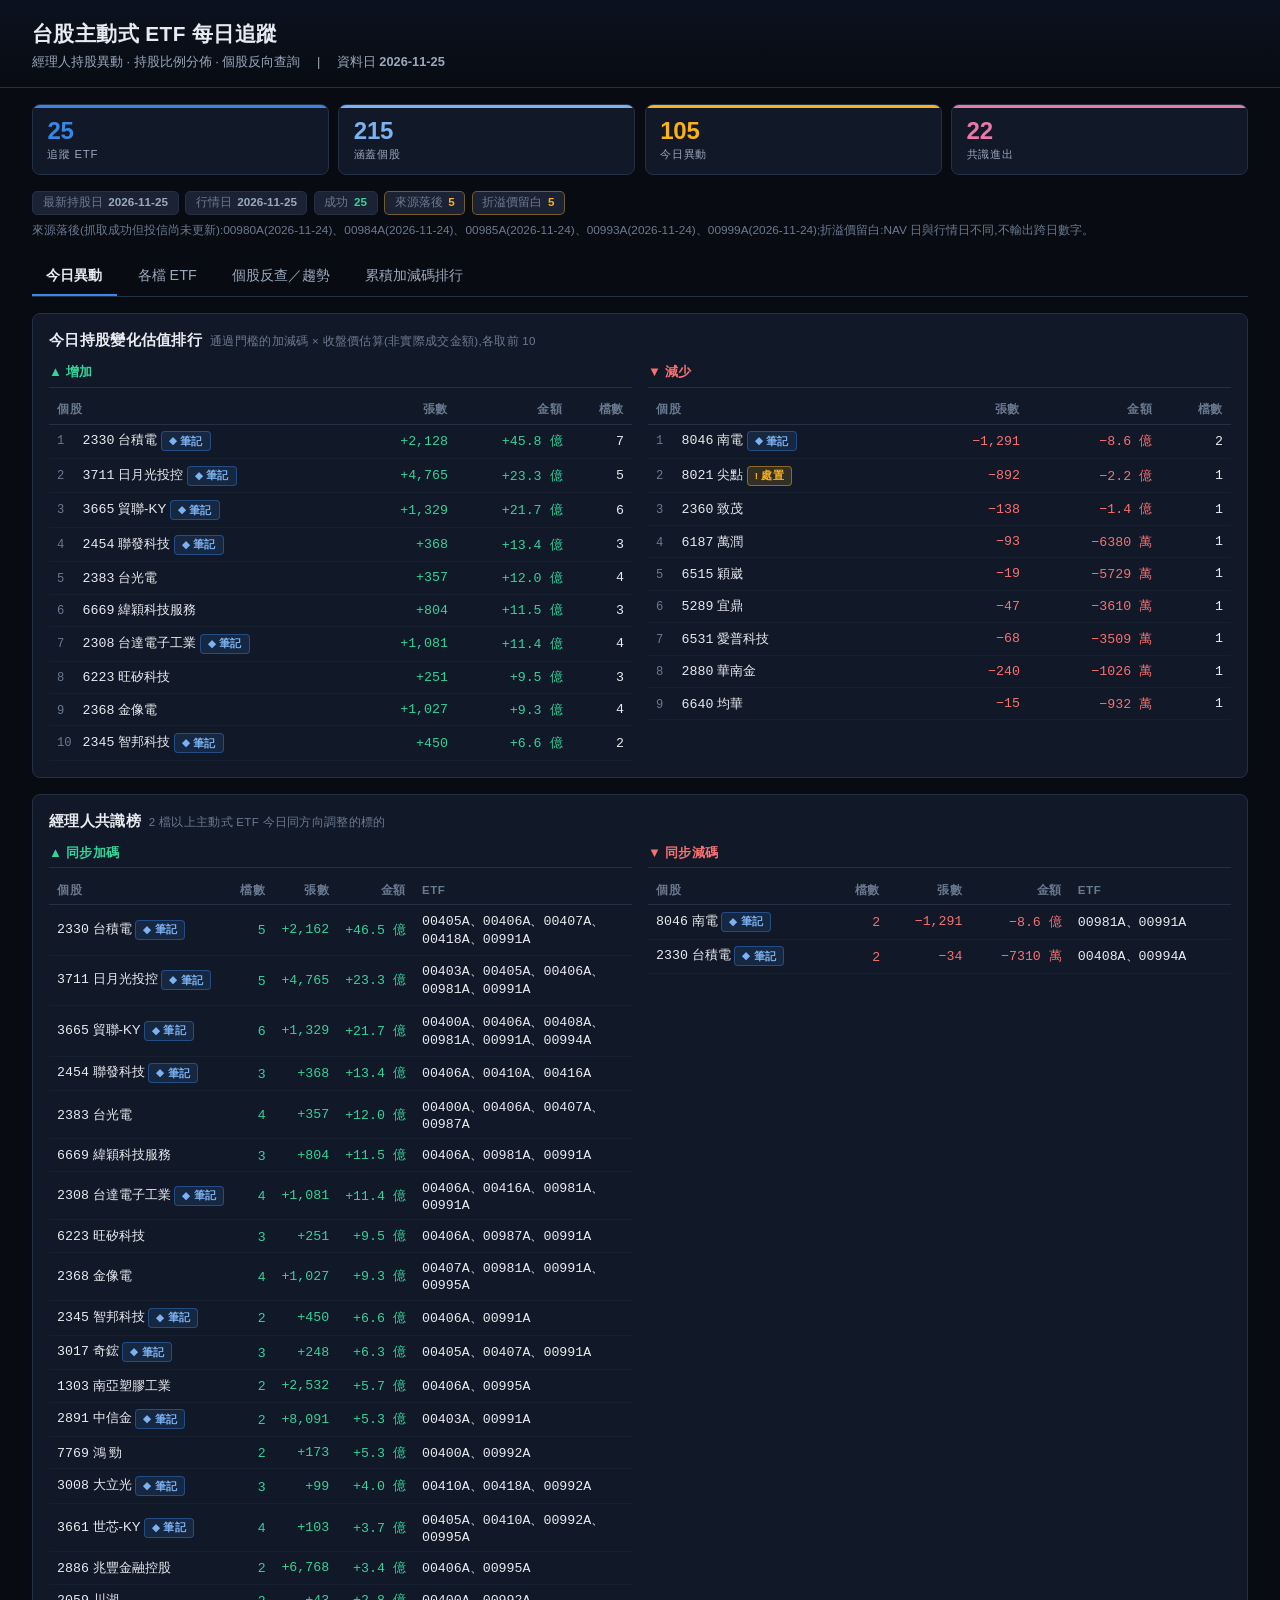
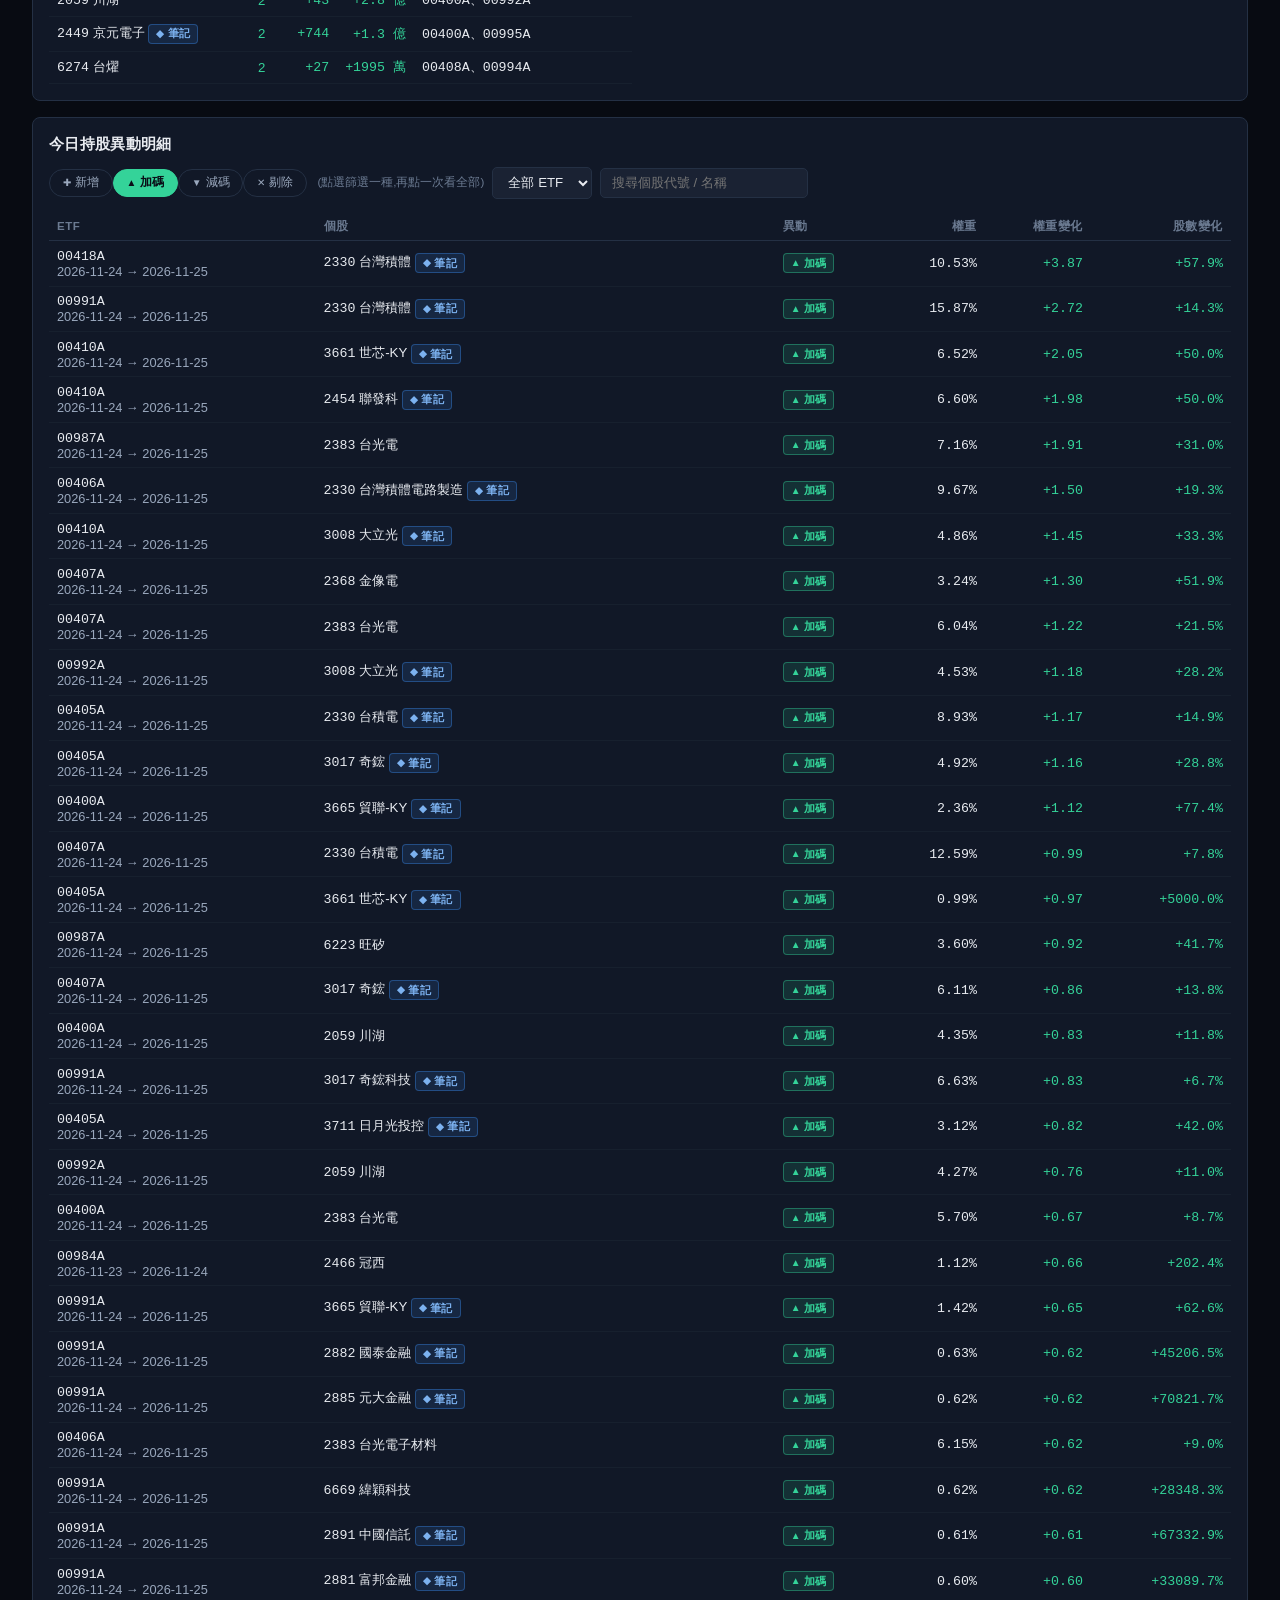
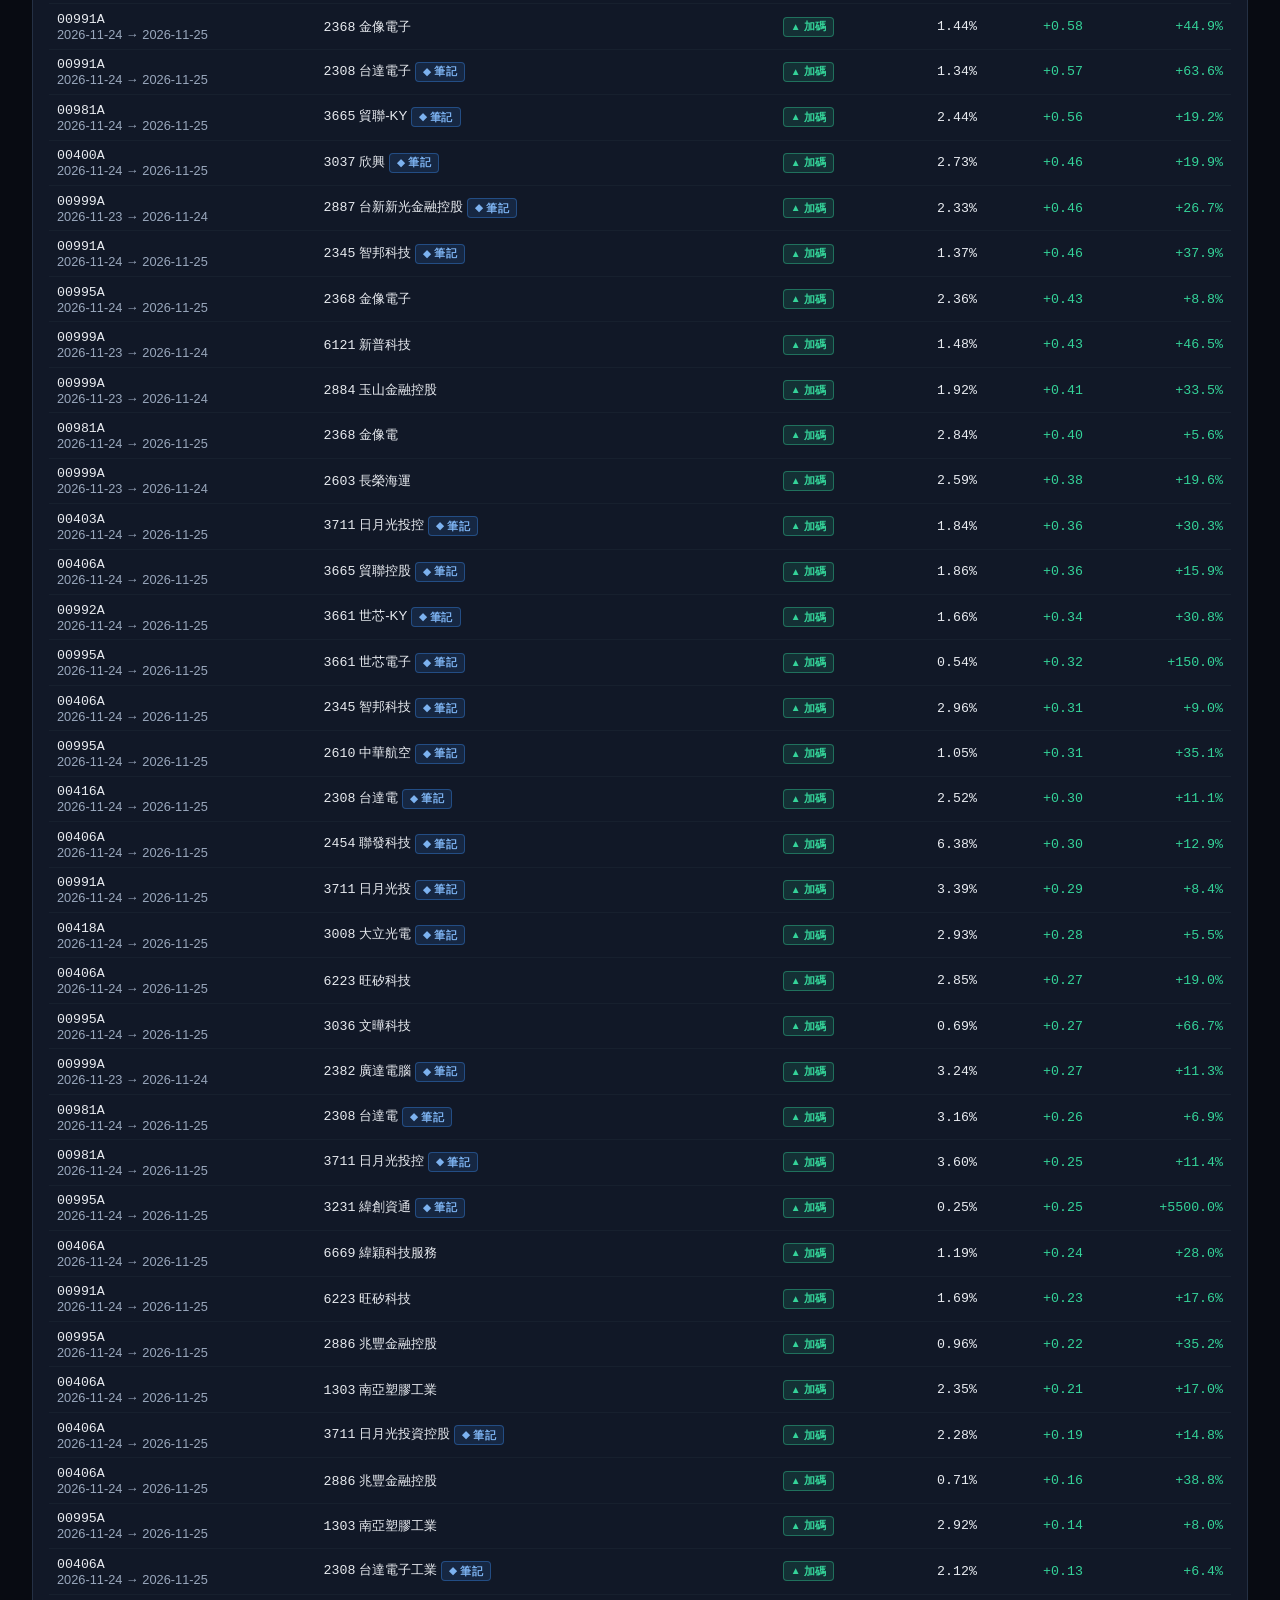
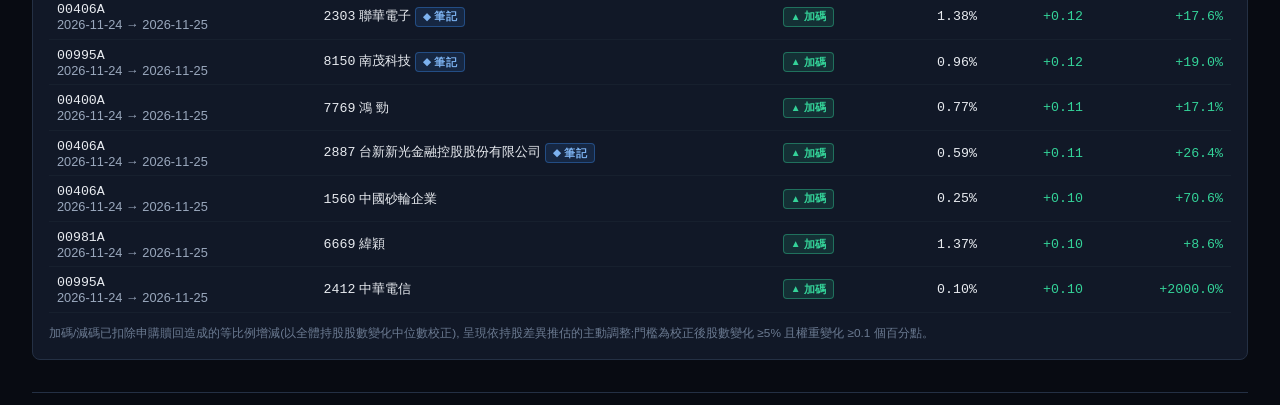
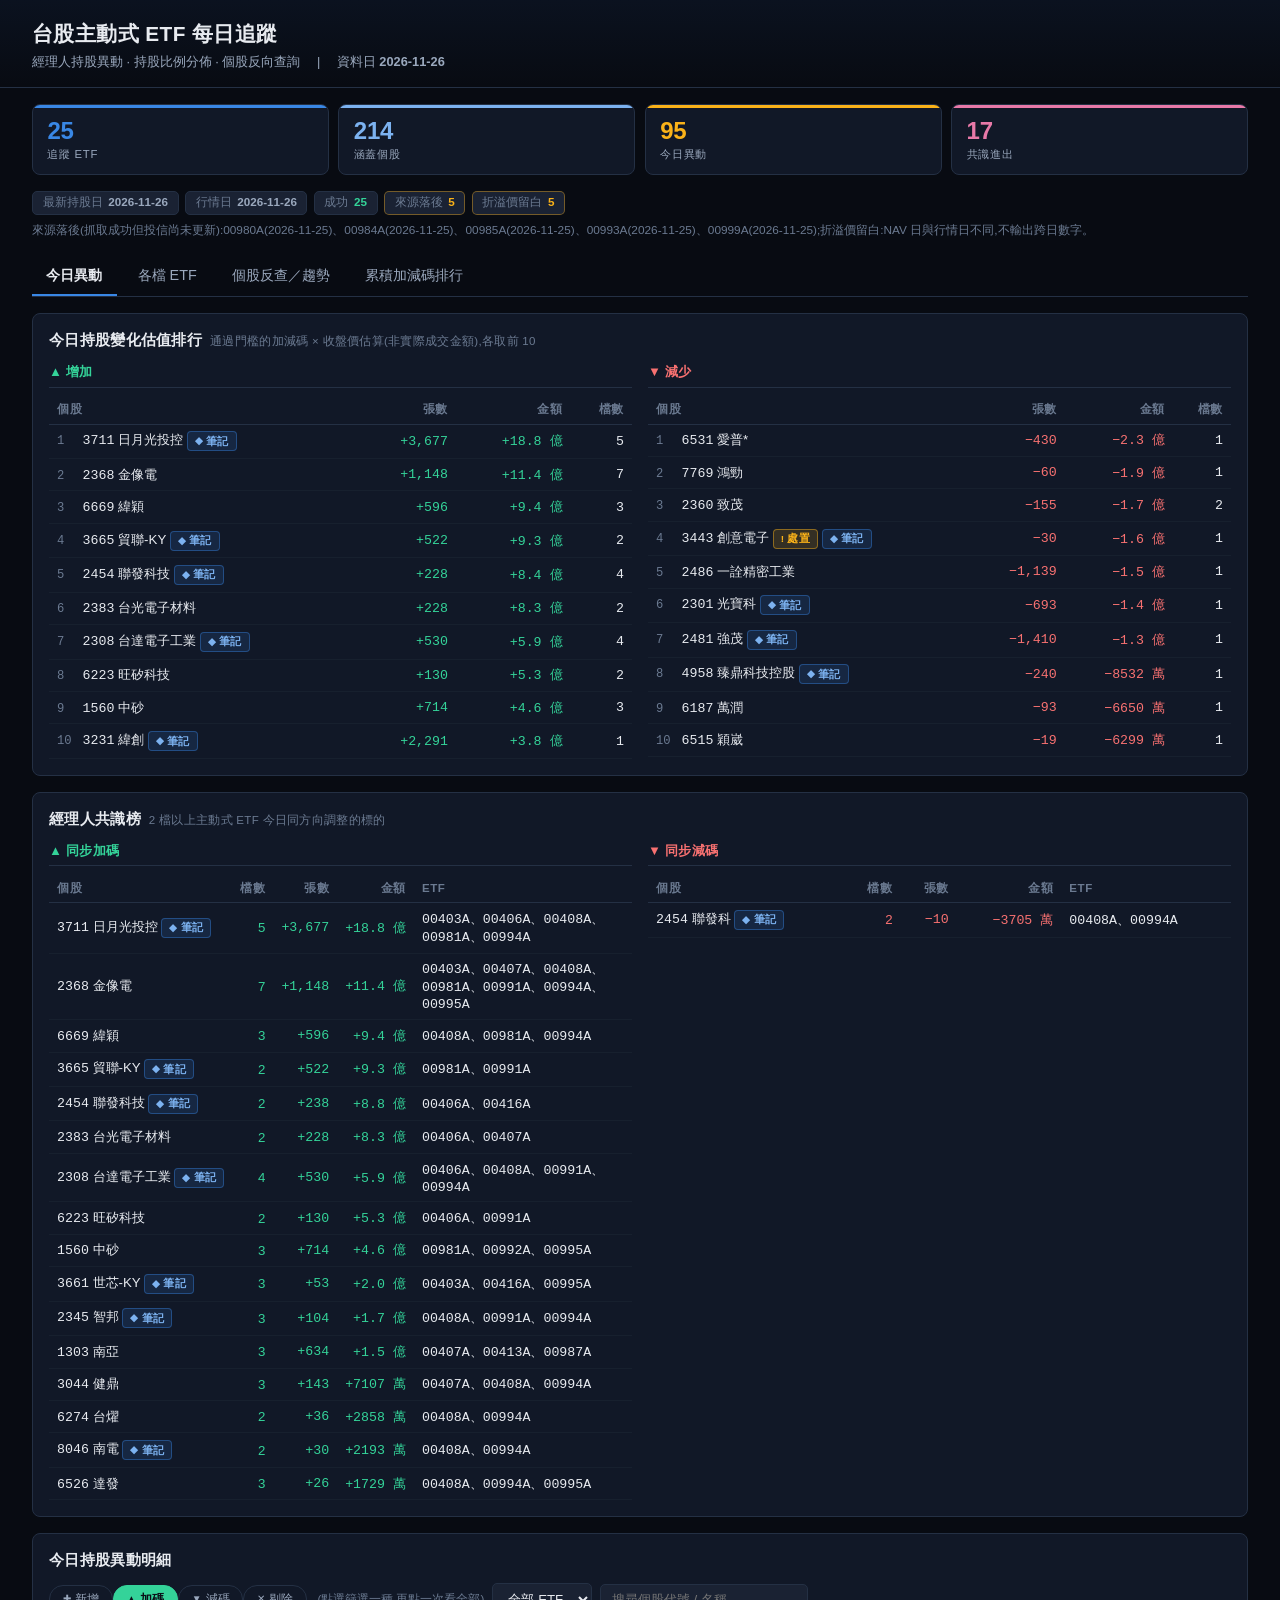
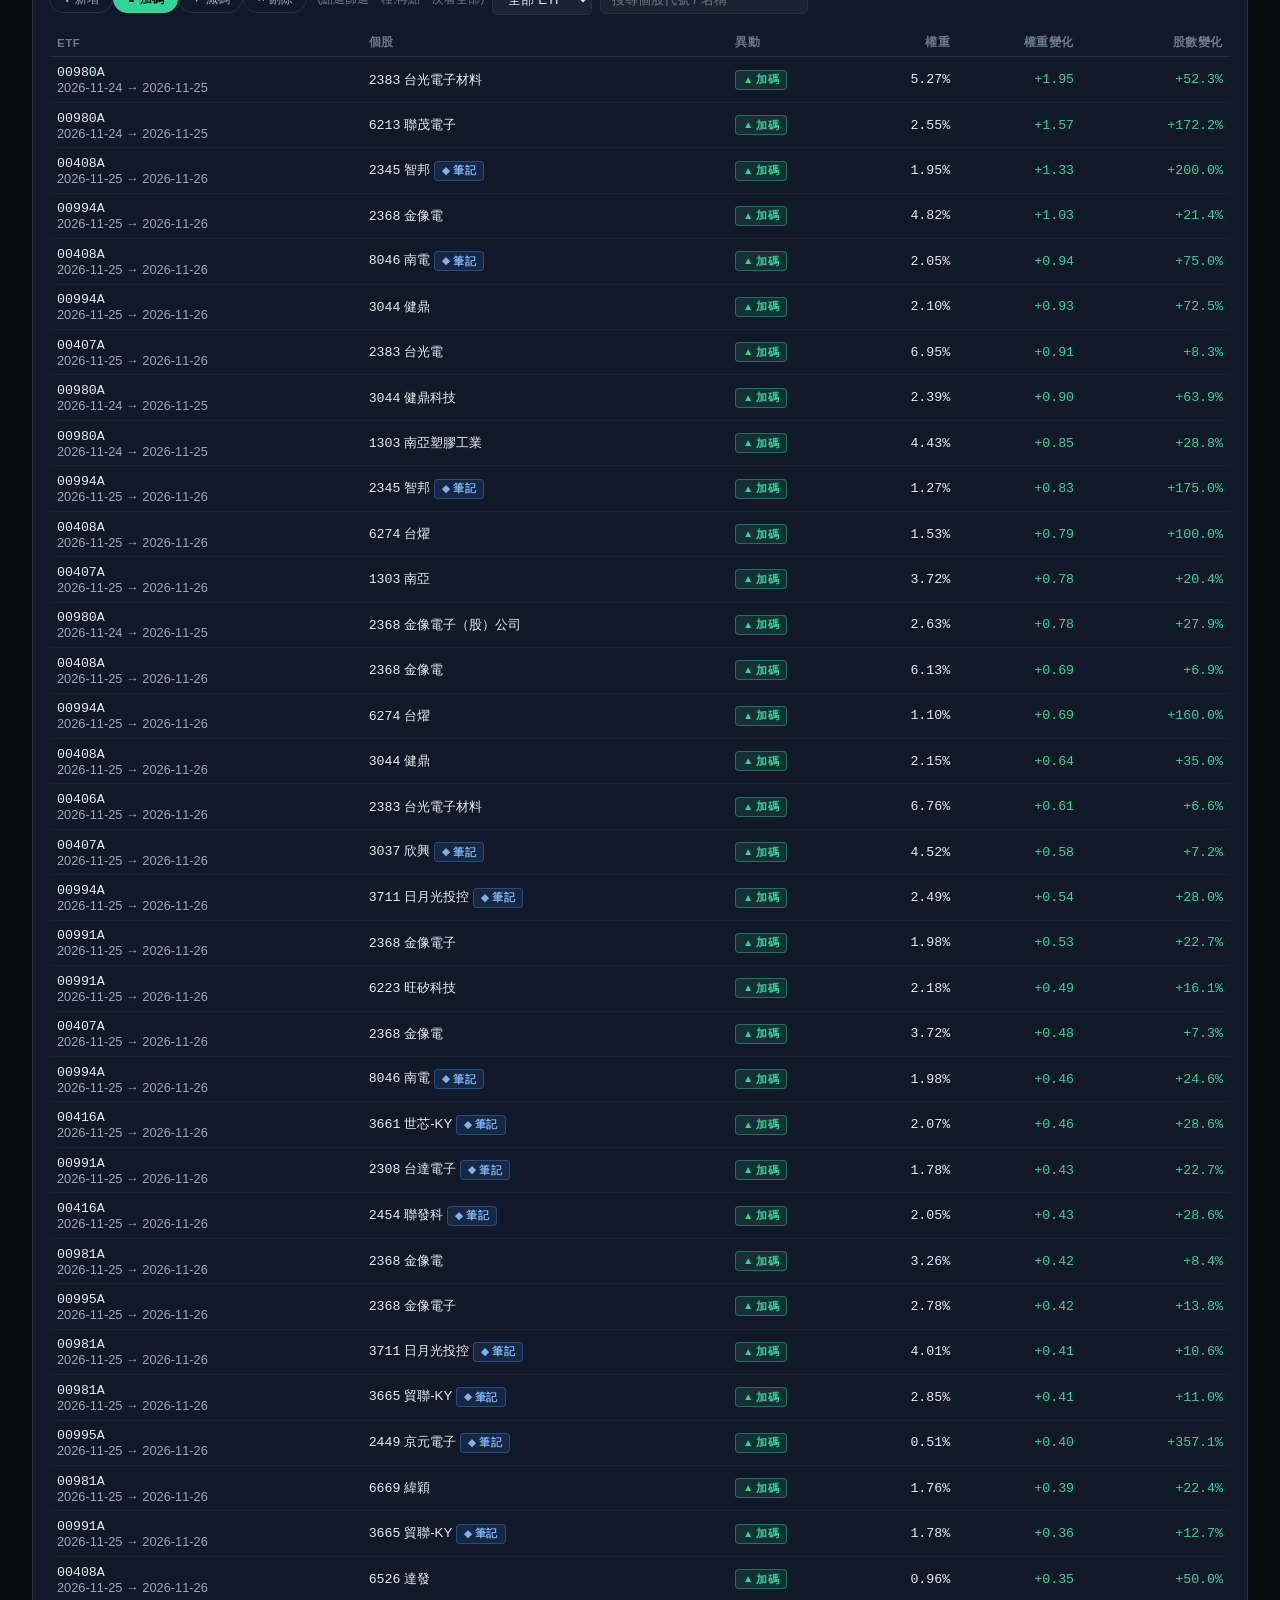
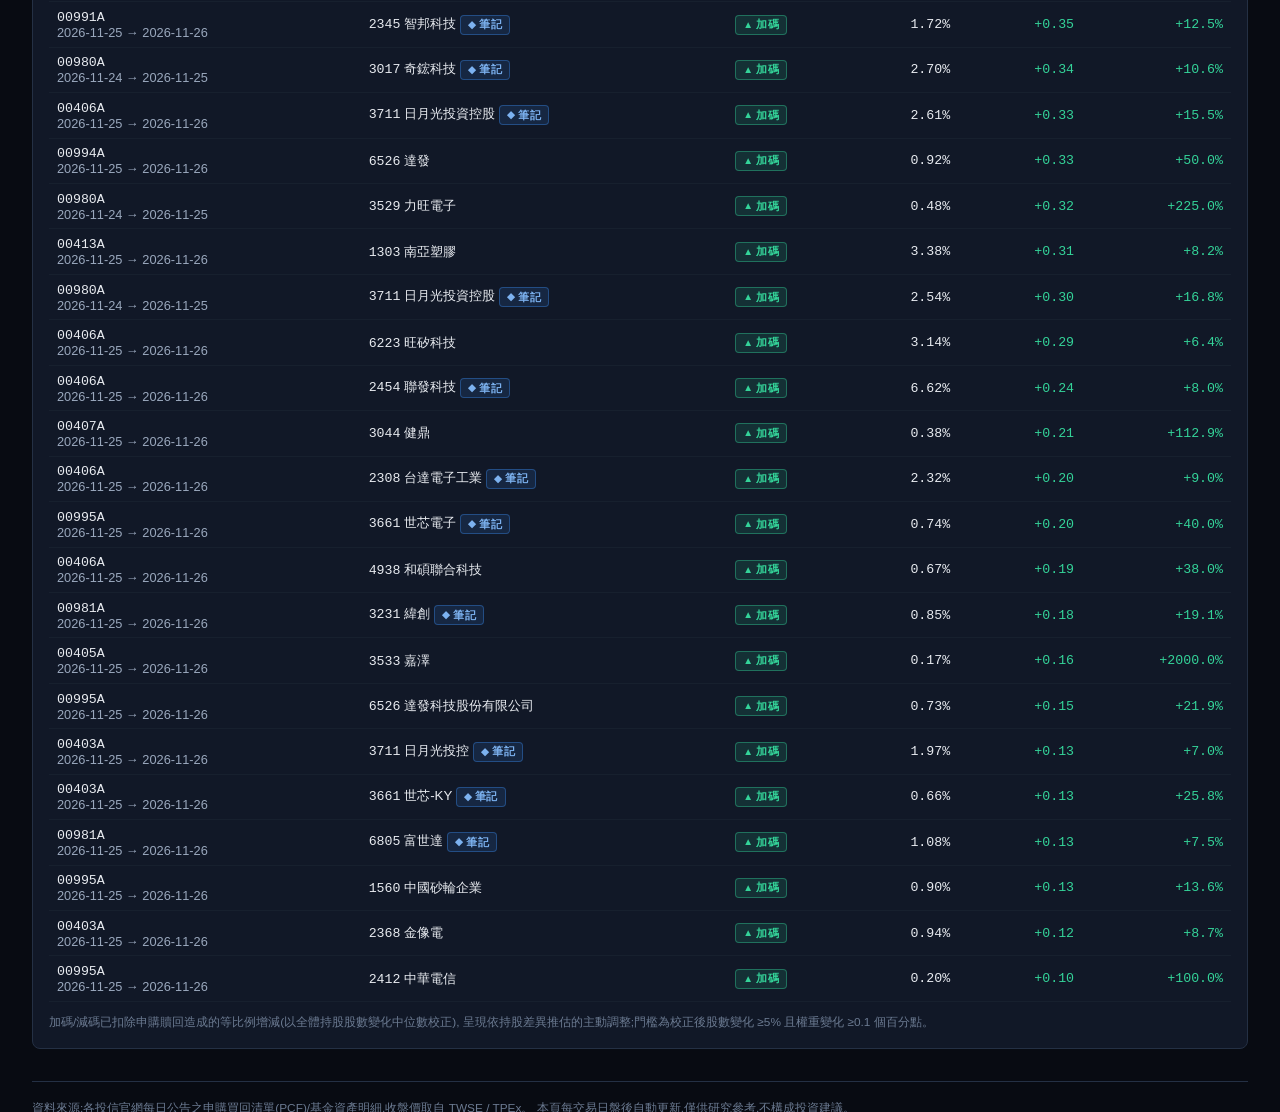
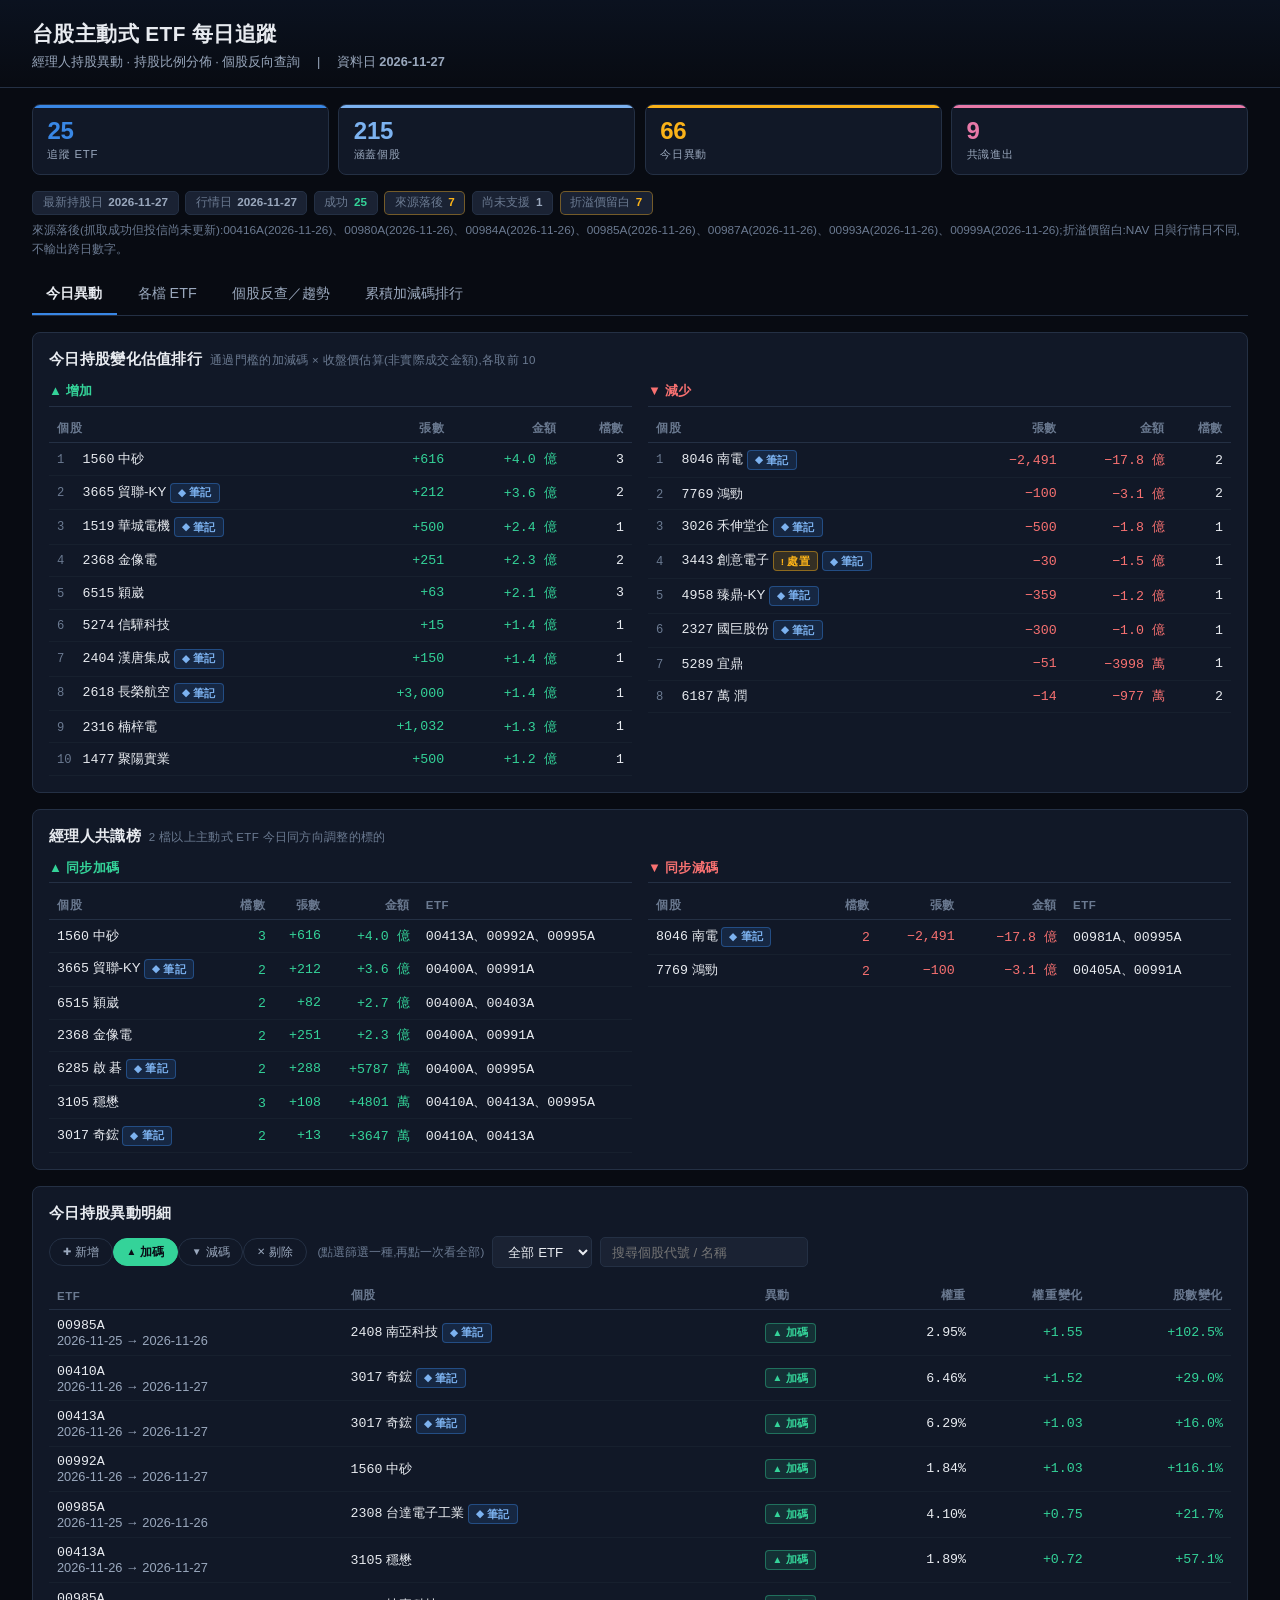
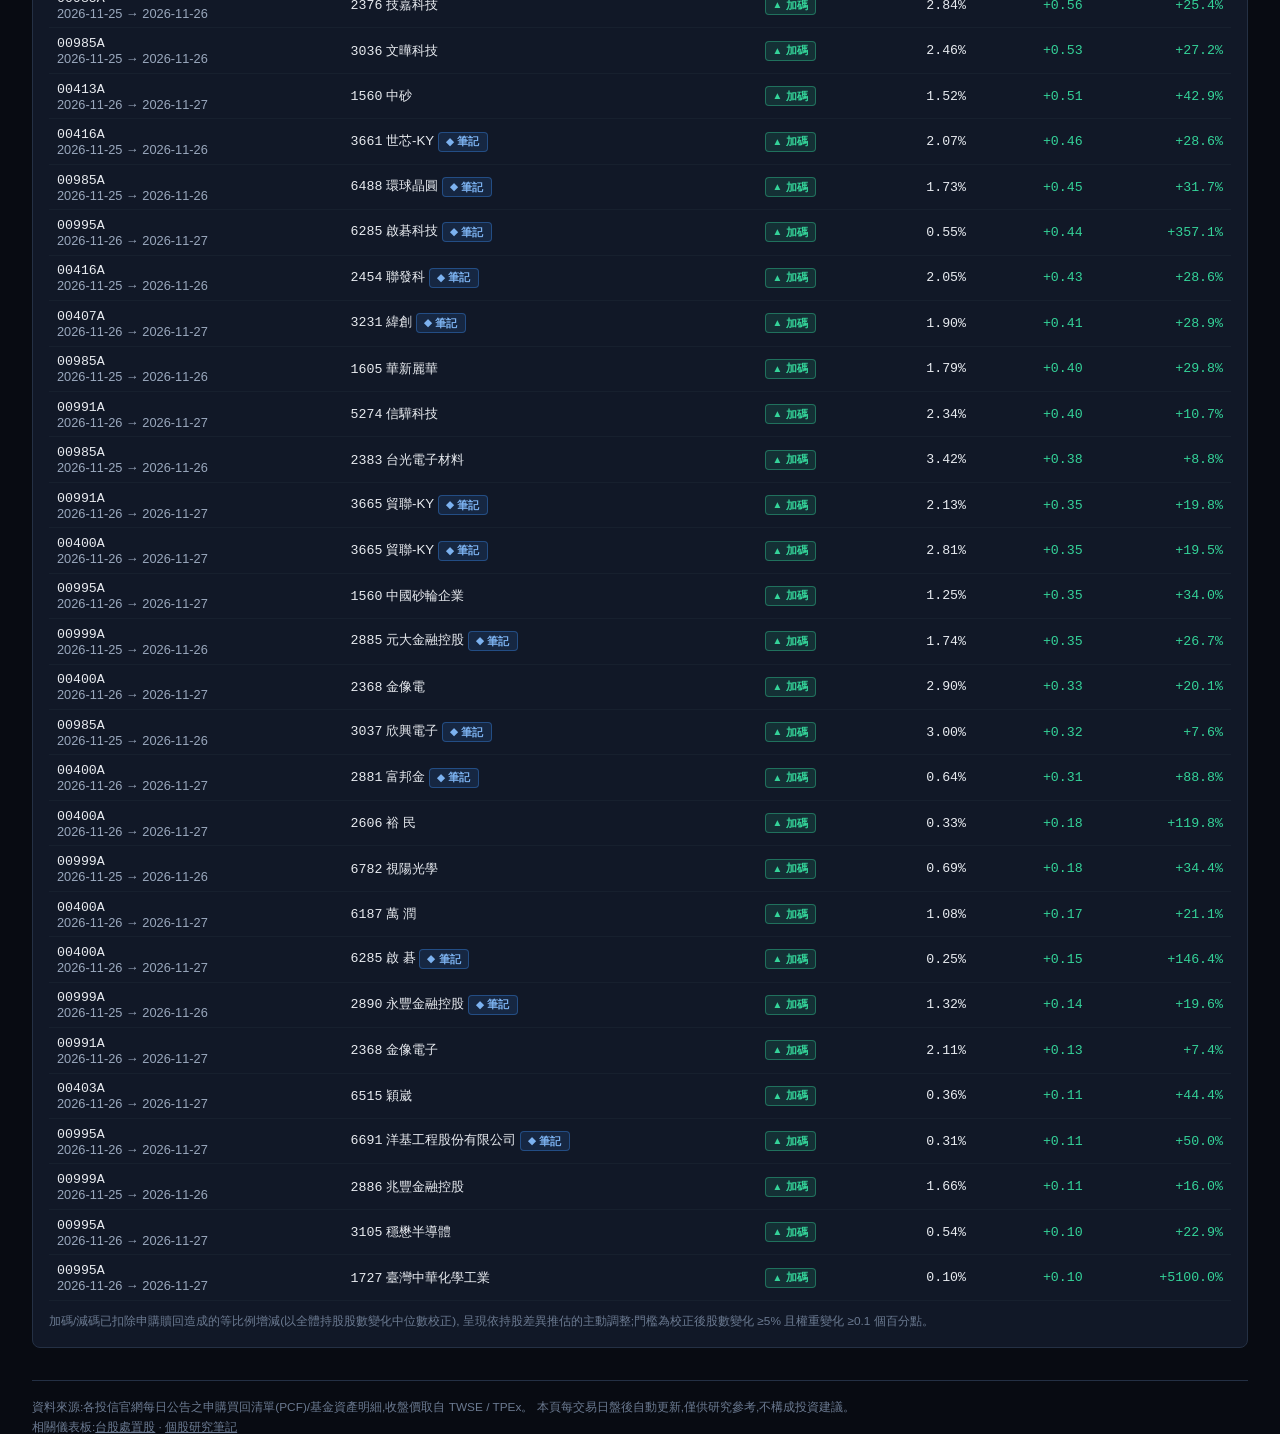
